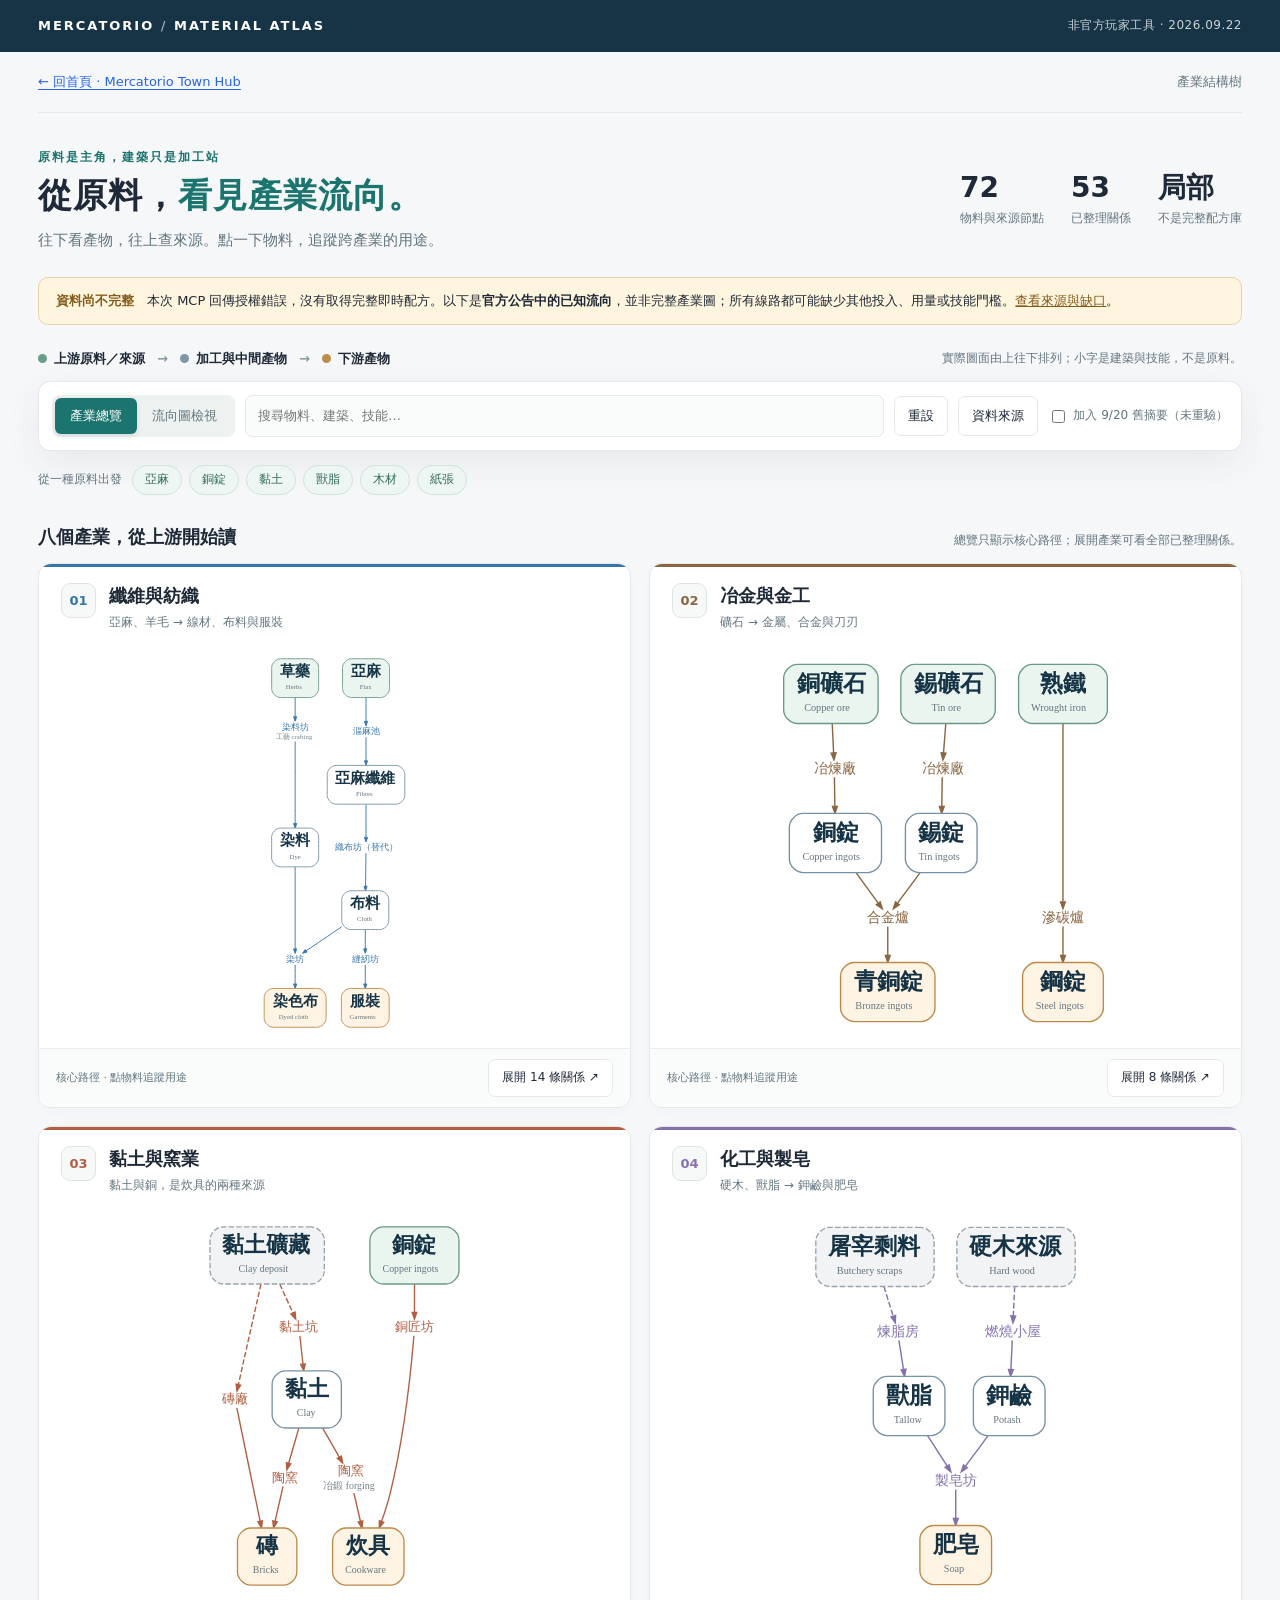
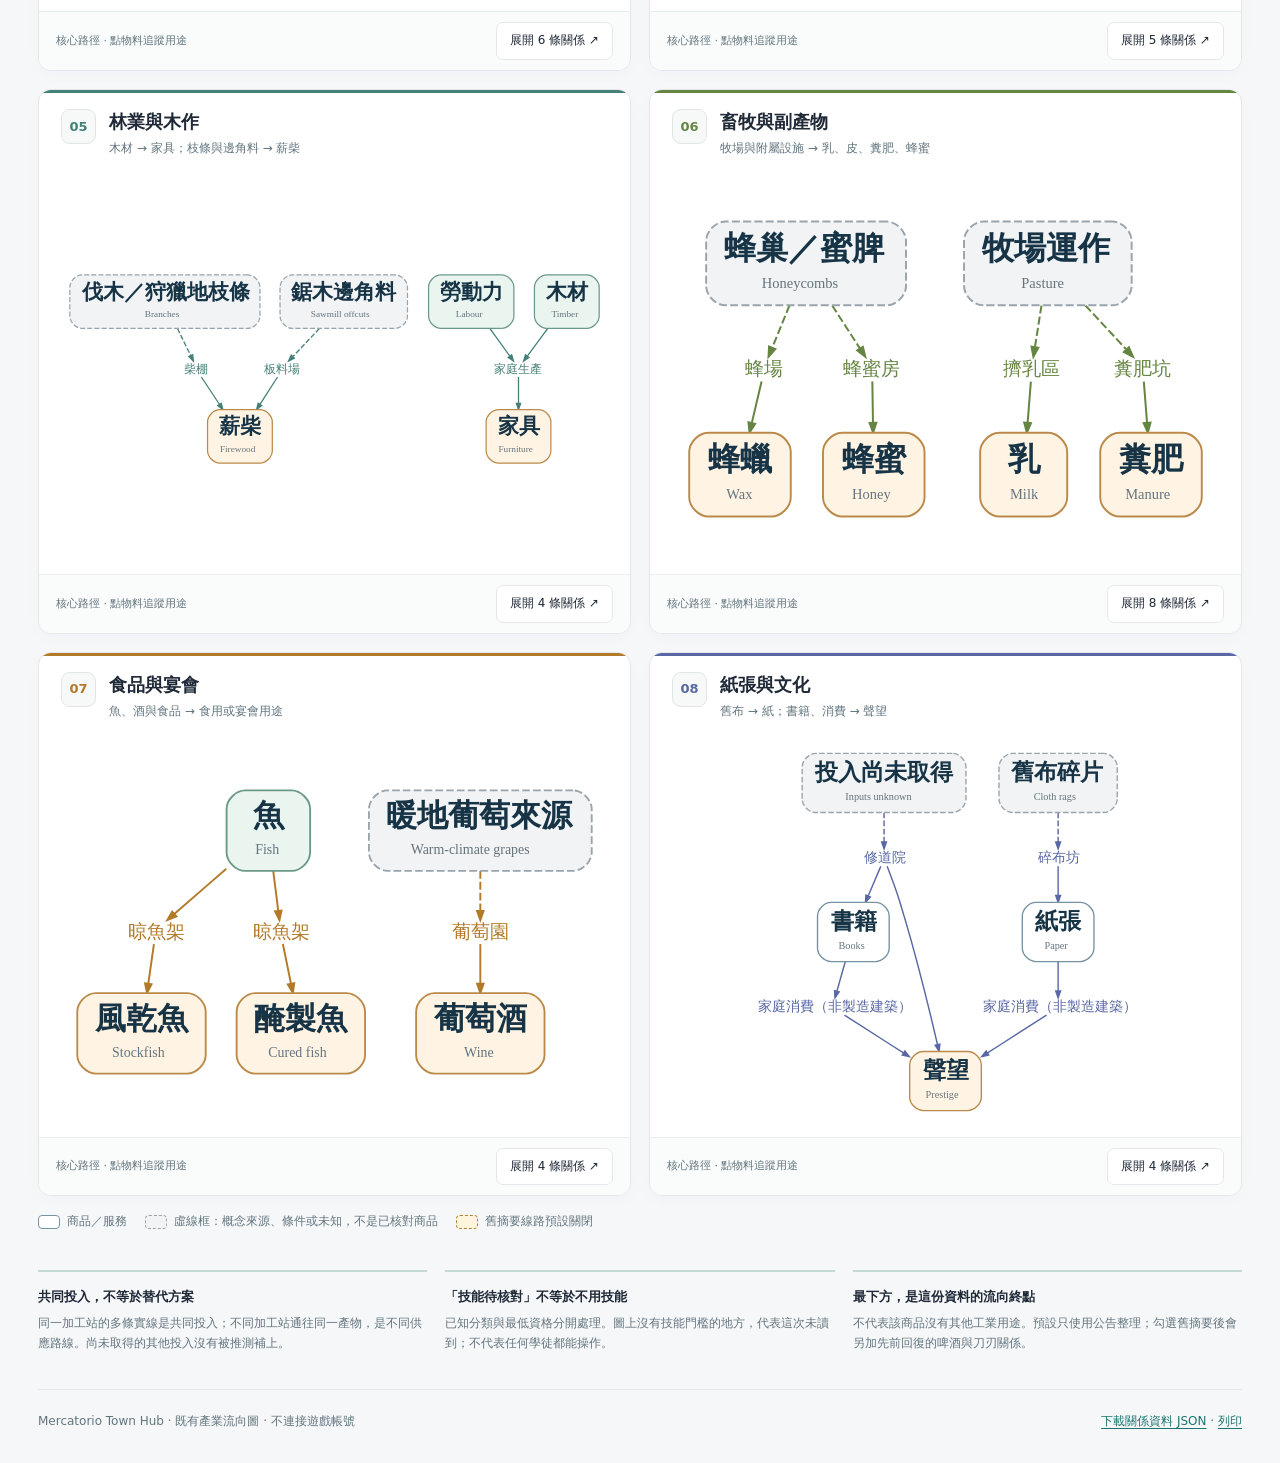
==== industry/tree.html @ e295de4b "feat(pages): integrate existing industry tree as standalone page Add industry/tree.html and its dedi" ====
<!doctype html>
<html lang="zh-Hant">
<head>
<meta charset="utf-8"><meta name="viewport" content="width=device-width, initial-scale=1">
<meta name="description" content="Mercatorio 原料到產物的互動流向圖。官方公告整理版，清楚區分來源條件、替代路線與未知資料；非完整即時配方庫。">
<title>產業結構樹｜Mercatorio Town Hub</title>
<link rel="stylesheet" href="../assets/site.css">
<link rel="stylesheet" href="../assets/industry-tree.css">
</head>
<body class="industry-tree-page">
<a class="skip-link" href="#atlas-main">跳至產業結構樹</a>
<div class="topbar"><div class="wrap"><div class="brand">MERCATORIO <span style="opacity:.55">/</span> MATERIAL ATLAS</div><div class="edition">非官方玩家工具 · 2026.09.22</div></div></div>
<main class="wrap" id="atlas-main">
<nav class="atlas-site-nav" aria-label="頁面導覽"><a class="back-link" href="../index.html">← 回首頁 · Mercatorio Town Hub</a><span aria-current="page">產業結構樹</span></nav>
<header class="hero"><div><div class="eyebrow">原料是主角，建築只是加工站</div><h1>從原料，<span>看見產業流向。</span></h1><p class="sub">往下看產物，往上查來源。點一下物料，追蹤跨產業的用途。</p></div><div class="stats"><div class="stat"><strong id="product-count">—</strong><small>物料與來源節點</small></div><div class="stat"><strong id="relation-count">—</strong><small>已整理關係</small></div><div class="stat"><strong>局部</strong><small>不是完整配方庫</small></div></div></header>
<section class="notice" aria-label="資料限制"><b>資料尚不完整</b><p>本次 MCP 回傳授權錯誤，沒有取得完整即時配方。以下是<strong>官方公告中的已知流向</strong>，並非完整產業圖；所有線路都可能缺少其他投入、用量或技能門檻。<button id="notice-details">查看來源與缺口</button>。</p></section>
<div class="guide"><div class="guide-main"><span class="step"><i class="dot"></i>上游原料／來源</span><span class="step-arrow">→</span><span class="step"><i class="dot mid"></i>加工與中間產物</span><span class="step-arrow">→</span><span class="step"><i class="dot end"></i>下游產物</span></div><div class="guide-note">實際圖面由上往下排列；小字是建築與技能，不是原料。</div></div>
<nav class="toolbar" aria-label="圖表控制"><div class="segmented"><button id="mode-overview" class="active">產業總覽</button><button id="mode-graph">流向圖檢視</button></div><div class="searchbox"><input id="search" type="search" placeholder="搜尋物料、建築、技能…" autocomplete="off" aria-label="搜尋物料、建築或技能"><div id="search-results" class="results" hidden></div></div><button id="reset" class="btn">重設</button><button id="sources" class="btn">資料來源</button><label class="history-switch"><input type="checkbox" id="include-history">加入 9/20 舊摘要（未重驗）</label></nav>
<div class="chips"><span>從一種原料出發</span><button class="chip" data-pick="flax">亞麻</button><button class="chip" data-pick="copper">銅錠</button><button class="chip" data-pick="clay">黏土</button><button class="chip" data-pick="tallow">獸脂</button><button class="chip" data-pick="timber">木材</button><button class="chip" data-pick="paper">紙張</button></div>
<div id="selection" class="selection" hidden><div><strong id="selection-label"></strong><br><small id="selection-note"></small></div><div><button id="trace-full" class="btn primary">在流向圖查看</button> <button id="clear-selection" class="btn">取消追蹤</button></div></div>
<section id="overview-panel"><div class="section-head"><h2>八個產業，從上游開始讀</h2><p>總覽只顯示核心路徑；展開產業可看全部已整理關係。</p></div><div id="cards" class="grid"></div></section>
<section id="graph-panel" class="graph-panel" hidden><div class="canvas-bar"><span class="canvas-title" id="graph-title">全部已整理流向</span><select id="sector" aria-label="選擇產業"><option value="all">全部已整理關係</option></select><button id="zoom-out" class="btn" aria-label="縮小">−</button><span class="zoom-status" id="zoom-status">100%</span><button id="zoom-in" class="btn" aria-label="放大">＋</button><button id="fit" class="btn">縮到全圖</button><button id="readable" class="btn">閱讀大小</button><button id="save-svg" class="btn">匯出 SVG</button></div><div id="canvas" class="canvas"><div id="canvas-inner" class="canvas-inner"></div></div><div class="canvas-help">↓ 沿箭頭閱讀。可拖曳空白處移動、用 ＋／− 縮放。<strong>沒有畫出的連線，不表示沒有需求或其他用途。</strong></div></section>
<div class="legend"><span class="legend-key"><i></i>商品／服務</span><span class="legend-key"><i class="context"></i>虛線框：概念來源、條件或未知，不是已核對商品</span><span class="legend-key"><i class="old"></i>舊摘要線路預設關閉</span></div>
<section class="small-notes"><div class="small-note"><b>共同投入，不等於替代方案</b><p>同一加工站的多條實線是共同投入；不同加工站通往同一產物，是不同供應路線。尚未取得的其他投入沒有被推測補上。</p></div><div class="small-note"><b>「技能待核對」不等於不用技能</b><p>已知分類與最低資格分開處理。圖上沒有技能門檻的地方，代表這次未讀到；不代表任何學徒都能操作。</p></div><div class="small-note"><b>最下方，是這份資料的流向終點</b><p>不代表該商品沒有其他工業用途。預設只使用公告整理；勾選舊摘要後會另加先前回復的啤酒與刀刃關係。</p></div></section>
<footer class="foot"><div>Mercatorio Town Hub · 既有產業流向圖 · 不連接遊戲帳號</div><div><button id="download-data" class="tiny-btn">下載關係資料 JSON</button> · <button id="print" class="tiny-btn">列印</button></div></footer>
<noscript><div class="nojs">此互動圖需要 JavaScript。原始資料保留於本頁的 atlas-data 區塊；啟用 JavaScript 後可下載 JSON。沒有連線至遊戲帳號。</div></noscript>
</main>
<aside id="drawer" class="drawer" hidden aria-label="物料與加工關係詳情"><div class="drawer-top"><button class="close" id="close-drawer" aria-label="關閉詳情">×</button><h2 id="drawer-title"></h2><div id="drawer-en" class="en"></div></div><div id="drawer-body" class="drawer-body"></div></aside>
<dialog id="source-dialog" class="dialog"><div class="dialog-head"><button class="close" id="close-dialog" aria-label="關閉來源">×</button><h2>資料來源、版本與沒有取得的資訊</h2></div><div class="dialog-body"><div class="callout"><strong>這不是全配方資料庫。</strong> 本次對 Mercatorio MCP 的讀取均遭 HTTP 401 拒絕：<code>tunnel_active_organization_required</code>。已知官方 JS 位置亦未成功下載，因此沒有將先前配方索引的數量當成本次完整性證明。</div><h3>如何讀這張圖</h3><p>本圖是製程關係整理，不是精確成本或配方模擬。每條關係都有原文來源。官方舊公告可能不是現行完整規則；較新的公告只用於修正其明示的改動。沒有逐筆完整核對最新遊戲配方。</p><p>「熟鐵」「染色毛線」等已加工品若出現在上層，只表示它是該張局部圖的外部投入，<strong>不是把它當作天然原材料</strong>。同時產出與不同附屬設施已分開表示，不以常識補配方。</p><h3>本次沒有取得</h3><ul id="missing-list"></ul><h3>原始來源</h3><div style="overflow:auto"><table class="source-table"><thead><tr><th>來源</th><th>版本與限制</th><th>本次取得</th></tr></thead><tbody id="source-rows"></tbody></table></div><h3>本站整合</h3><p>本頁沿用 2026-09-22 的既有產業流向圖，作為 Mercatorio Town Hub 的獨立資訊頁面。<a href="../index.html">返回首頁</a>可選擇其他資訊頁。圖表資料、來源與互動程式沿用原版，沒有重新研究或補入新配方。</p><p class="quiet">內嵌 JSON 保留原製作快照（含當時的 publication 欄位），不代表本站目前的部署狀態。</p><p class="quiet">所有中文名稱是閱讀用翻譯，保留英文以便比對遊戲。關係 ID 是本頁識別碼，不是官方 recipe ID。沒有封裝官方圖片、字型檔或遊戲程式碼。</p></div></dialog>
<div id="toast" class="toast" role="status" hidden></div>
<script id="atlas-data" type="application/json">{"schema_version":1,"title":"Mercatorio 產業流向圖","prepared_on":"2026-09-22","coverage":"partial","complete_recipe_database":false,"live_mcp_read":false,"mcp_error":"HTTP 401 / tunnel_active_organization_required","method":"人工整理官方公開文章中的明示關係；另有預設關閉的歷史對話摘要。不是配方匯出。","warning":"公告描述不能代替完整即時配方。所有關係均可能缺少勞動力、燃料、工具、數量與升級需求；技能未知不等於不需要。","sectors":[{"id":"textile","name":"纖維與紡織","short":"紡織","description":"亞麻、羊毛 → 線材、布料與服裝","color":"#3675a9"},{"id":"metal","name":"冶金與金工","short":"冶金","description":"礦石 → 金屬、合金與刀刃","color":"#8a6642"},{"id":"kiln","name":"黏土與窯業","short":"窯業","description":"黏土與銅，是炊具的兩種來源","color":"#b15e43"},{"id":"chemical","name":"化工與製皂","short":"化工","description":"硬木、獸脂 → 鉀鹼與肥皂","color":"#8572ad"},{"id":"forest","name":"林業與木作","short":"木作","description":"木材 → 家具；枝條與邊角料 → 薪柴","color":"#458078"},{"id":"animal","name":"畜牧與副產物","short":"畜牧","description":"牧場與附屬設施 → 乳、皮、糞肥、蜂蜜","color":"#658543"},{"id":"food","name":"食品與宴會","short":"食品","description":"魚、酒與食品 → 食用或宴會用途","color":"#b27a29"},{"id":"paper","name":"紙張與文化","short":"文化","description":"舊布 → 紙；書籍、消費 → 聲望","color":"#5968a4"}],"sources":{"s8":{"id":"s8","title":"第 8 季：水力、水磨與更名","url":"https://mercatorio.io/articles/mercatorio-season-8.html","version":"第 8 季公告","kind":"official-article","accessed":"2026-09-22"},"s7":{"id":"s7","title":"第 7 季：化工、帆布與新建築","url":"https://mercatorio.io/articles/mercatorio-season-7.html","version":"第 7 季公告","kind":"official-article","accessed":"2026-09-22"},"s6":{"id":"s6","title":"第 6 季：副產物、紙張與書籍","url":"https://mercatorio.io/articles/mercatorio-season-6.html","version":"第 6 季公告","kind":"official-article","accessed":"2026-09-22"},"s5":{"id":"s5","title":"第 5 季：鋼材與附屬建築","url":"https://mercatorio.io/articles/mercatorio-season-5.html","version":"第 5 季公告","kind":"official-article","accessed":"2026-09-22"},"s4":{"id":"s4","title":"第 4 季：冶金與羊毛加工","url":"https://mercatorio.io/articles/mercatorio-season-4.html","version":"第 4 季公告","kind":"official-article","accessed":"2026-09-22"},"s3":{"id":"s3","title":"第 3 季：金工與技能分類","url":"https://mercatorio.io/articles/mercatorio-season-3.html","version":"第 3 季公告","kind":"official-article","accessed":"2026-09-22"},"bricks":{"id":"bricks","title":"磚與炊具的替代生產路線","url":"https://mercatorio.io/articles/more-bricks.html","version":"官方公開文章","kind":"official-article","accessed":"2026-09-22"},"textiles":{"id":"textiles","title":"纖維、紡紗、染料與服裝","url":"https://mercatorio.io/articles/clothing-demand-leaves-heads-spinning.html","version":"官方公開文章","kind":"official-article","accessed":"2026-09-22"},"climate":{"id":"climate","title":"乾魚、葡萄酒與宴會需求","url":"https://mercatorio.io/articles/climate-impact.html","version":"官方公開文章","kind":"official-article","accessed":"2026-09-22"},"start":{"id":"start","title":"木材與家具的起步生產鏈","url":"https://mercatorio.io/articles/humble-beginnings2.html","version":"官方公開文章","kind":"official-article","accessed":"2026-09-22"},"old":{"id":"old","title":"2026-09-20 對話中回復的 MCP 配方摘要","url":"https://play.mercatorio.io/static/js/main.c8796e47.js","version":"歷史摘要；本次未取回原始 JSON 或重驗","kind":"recovered-conversation","accessed":null,"snapshot_date":"2026-09-20","source_sha256_reported":"5f30ff16df6960e2b8986d2db17c79d71861e8688195493ef1ef355cac91f11a"}},"products":{"flax":{"id":"flax","zh":"亞麻","en":"Flax","kind":"product","note":""},"fibres":{"id":"fibres","zh":"亞麻纖維","en":"Fibres","kind":"product","note":""},"seeds":{"id":"seeds","zh":"亞麻種子","en":"Seeds","kind":"product","note":""},"fleece":{"id":"fleece","zh":"原羊毛","en":"Fleece","kind":"product","note":""},"wool":{"id":"wool","zh":"梳理羊毛","en":"Wool","kind":"product","note":""},"thread":{"id":"thread","zh":"亞麻線","en":"Thread","kind":"product","note":""},"yarn":{"id":"yarn","zh":"毛線","en":"Yarn","kind":"product","note":""},"cloth":{"id":"cloth","zh":"布料","en":"Cloth","kind":"product","note":""},"raw_cloth":{"id":"raw_cloth","zh":"毛坯布","en":"Raw cloth","kind":"product","note":""},"herbs":{"id":"herbs","zh":"草藥","en":"Herbs","kind":"product","note":""},"dye":{"id":"dye","zh":"染料","en":"Dye","kind":"product","note":""},"dyed_cloth":{"id":"dyed_cloth","zh":"染色布","en":"Dyed cloth","kind":"product","note":""},"garments":{"id":"garments","zh":"服裝","en":"Garments","kind":"product","note":""},"dyed_yarn":{"id":"dyed_yarn","zh":"染色毛線","en":"Dyed yarn","kind":"product","note":""},"tapestries":{"id":"tapestries","zh":"掛毯","en":"Tapestries","kind":"product","note":""},"copper_ore":{"id":"copper_ore","zh":"銅礦石","en":"Copper ore","kind":"product","note":""},"copper":{"id":"copper","zh":"銅錠","en":"Copper ingots","kind":"product","note":""},"tin_ore":{"id":"tin_ore","zh":"錫礦石","en":"Tin ore","kind":"product","note":""},"tin":{"id":"tin","zh":"錫錠","en":"Tin ingots","kind":"product","note":""},"silver_ore":{"id":"silver_ore","zh":"銀礦石","en":"Silver ore","kind":"product","note":""},"silver":{"id":"silver","zh":"銀","en":"Silver","kind":"product","note":""},"gold_ore":{"id":"gold_ore","zh":"金礦石","en":"Gold ore","kind":"product","note":""},"gold":{"id":"gold","zh":"金條","en":"Gold bars","kind":"product","note":""},"bronze":{"id":"bronze","zh":"青銅錠","en":"Bronze ingots","kind":"product","note":""},"iron":{"id":"iron","zh":"熟鐵","en":"Wrought iron","kind":"product","note":""},"steel":{"id":"steel","zh":"鋼錠","en":"Steel ingots","kind":"product","note":""},"blades":{"id":"blades","zh":"刀刃","en":"Blades","kind":"product","note":""},"scythes":{"id":"scythes","zh":"長柄鐮刀","en":"Scythes","kind":"product","note":""},"bellows":{"id":"bellows","zh":"風箱","en":"Bellows","kind":"product","note":""},"tools":{"id":"tools","zh":"工具","en":"Tools","kind":"product","note":""},"grindstones":{"id":"grindstones","zh":"磨石","en":"Grindstones","kind":"product","note":""},"charcoal":{"id":"charcoal","zh":"木炭","en":"Charcoal","kind":"product","note":""},"clay":{"id":"clay","zh":"黏土","en":"Clay","kind":"product","note":""},"bricks":{"id":"bricks","zh":"磚","en":"Bricks","kind":"product","note":""},"tiles":{"id":"tiles","zh":"瓦片","en":"Tiles","kind":"product","note":""},"cookware":{"id":"cookware","zh":"炊具","en":"Cookware","kind":"product","note":""},"potash":{"id":"potash","zh":"鉀鹼","en":"Potash","kind":"product","note":""},"tallow":{"id":"tallow","zh":"獸脂","en":"Tallow","kind":"product","note":""},"soap":{"id":"soap","zh":"肥皂","en":"Soap","kind":"product","note":""},"acid":{"id":"acid","zh":"酸","en":"Acid","kind":"product","note":""},"timber":{"id":"timber","zh":"木材","en":"Timber","kind":"product","note":""},"furniture":{"id":"furniture","zh":"家具","en":"Furniture","kind":"product","note":""},"firewood":{"id":"firewood","zh":"薪柴","en":"Firewood","kind":"product","note":""},"resin":{"id":"resin","zh":"樹脂","en":"Resin","kind":"product","note":""},"labour":{"id":"labour","zh":"勞動力","en":"Labour","kind":"service","note":""},"milk":{"id":"milk","zh":"乳","en":"Milk","kind":"product","note":""},"manure":{"id":"manure","zh":"糞肥","en":"Manure","kind":"product","note":""},"hides":{"id":"hides","zh":"獸皮","en":"Hides","kind":"product","note":""},"wax":{"id":"wax","zh":"蜂蠟","en":"Wax","kind":"product","note":""},"honey":{"id":"honey","zh":"蜂蜜","en":"Honey","kind":"product","note":""},"fish":{"id":"fish","zh":"魚","en":"Fish","kind":"product","note":""},"stockfish":{"id":"stockfish","zh":"風乾魚","en":"Stockfish","kind":"product","note":""},"cured_fish":{"id":"cured_fish","zh":"醃製魚","en":"Cured fish","kind":"product","note":""},"wine":{"id":"wine","zh":"葡萄酒","en":"Wine","kind":"product","note":""},"hop_beer":{"id":"hop_beer","zh":"啤酒花啤酒","en":"Hop beer","kind":"product","note":""},"ham":{"id":"ham","zh":"火腿","en":"Ham","kind":"product","note":""},"malt":{"id":"malt","zh":"麥芽","en":"Malt","kind":"product","note":""},"casks":{"id":"casks","zh":"木桶","en":"Casks","kind":"product","note":""},"limestone":{"id":"limestone","zh":"石灰石","en":"Limestone","kind":"product","note":""},"paper":{"id":"paper","zh":"紙張","en":"Paper","kind":"product","note":""},"books":{"id":"books","zh":"書籍","en":"Books","kind":"product","note":""},"prestige":{"id":"prestige","zh":"聲望","en":"Prestige","kind":"service","note":""},"clay_deposit":{"id":"clay_deposit","zh":"黏土礦藏","en":"Clay deposit","kind":"resource","note":"自然資源條件，不是每批生產消耗的商品。"},"hardwood":{"id":"hardwood","zh":"硬木來源","en":"Hard wood","kind":"context","note":"第 7 季公告描述的原料來源；未取得其實際配方商品代碼。"},"butcher_scraps":{"id":"butcher_scraps","zh":"屠宰剩料","en":"Butchery scraps","kind":"context","note":"公告描述的剩料來源；不能解讀為一種可交易商品。"},"vinegar":{"id":"vinegar","zh":"酸敗酒／醋","en":"Sour wine / vinegar","kind":"context","note":"公告描述的製酸原料；不是已核對的市場商品代碼。"},"acid_minerals":{"id":"acid_minerals","zh":"製酸礦物","en":"Unspecified minerals","kind":"unknown","note":"公告未指明是哪一個礦物商品。"},"bloom":{"id":"bloom","zh":"冶鐵塊的含鋼部分","en":"Bloom fractions","kind":"context","note":"Bloomery 的製程中間物；不是已核對的市場商品。"},"smelter_ores":{"id":"smelter_ores","zh":"冶煉中的礦石","en":"Processed ores","kind":"context","note":"Smeltery 製程中的含微量銀原料。"},"branches":{"id":"branches","zh":"伐木／狩獵地枝條","en":"Branches","kind":"context","note":"官方描述的採集來源，不代表新增市場商品。"},"offcuts":{"id":"offcuts","zh":"鋸木邊角料","en":"Sawmill offcuts","kind":"context","note":"官方描述的製程剩料，不代表新增市場商品。"},"resin_host":{"id":"resin_host","zh":"伐木／燒炭設施","en":"Logging / Burner Hut","kind":"context","note":"附屬建築的宿主條件，不是被消耗的投入品。"},"pasture":{"id":"pasture","zh":"牧場運作","en":"Pasture","kind":"context","note":"宿主／供應來源，非每批消耗牧場。"},"stable":{"id":"stable","zh":"馬廄運作","en":"Stable","kind":"context","note":"Muckery 的宿主條件。"},"rowhouses":{"id":"rowhouses","zh":"排屋運作","en":"Rowhouses","kind":"context","note":"第 8 季新增 Muckery 宿主。"},"butchery":{"id":"butchery","zh":"屠宰場運作","en":"Butchery","kind":"context","note":"Flaying Station 的宿主，產能依賴其實際運作。"},"hunting":{"id":"hunting","zh":"狩獵小屋運作","en":"Hunting Lodge","kind":"context","note":"Skinning Hut 的宿主條件。"},"honeycomb":{"id":"honeycomb","zh":"蜂巢／蜜脾","en":"Honeycombs","kind":"context","note":"採蜜與採蠟的概念來源，非已核對的商品代碼。"},"warm_grapes":{"id":"warm_grapes","zh":"暖地葡萄來源","en":"Warm-climate grapes","kind":"context","note":"公告描述的葡萄酒來源；氣候是條件，不是商品。"},"rags":{"id":"rags","zh":"舊布碎片","en":"Cloth rags","kind":"context","note":"官方描述的原料；未取得對應的配方投入商品代碼。"},"monastery_unknown":{"id":"monastery_unknown","zh":"投入尚未取得","en":"Inputs unknown","kind":"unknown","note":"知道修道院產出書籍與聲望，但未取得其完整投入。"}},"relations":[{"id":"retting","sector":"textile","title":"漚麻取纖維","inputs":["flax"],"outputs":["fibres"],"building":"漚麻池 · Retting Pit","skill":null,"skill_minimum":null,"sources":["textiles"],"note":"只記錄公告明示的原料關係；不代表沒有勞動力或其他投入。","input_logic":"all_known","complete_recipe":false,"quantities":null,"official_recipe_id":null},{"id":"seedhouse","sector":"textile","title":"取出亞麻種子","inputs":["flax"],"outputs":["seeds"],"building":"種子房 · Seedhouse","skill":null,"skill_minimum":null,"sources":["s6","s7"],"note":"第 6 季把取種交給附屬建築；第 7 季不再把亞麻種子算作一般 grain。","input_logic":"all_known","complete_recipe":false,"quantities":null,"official_recipe_id":null},{"id":"carding","sector":"textile","title":"梳理羊毛","inputs":["fleece"],"outputs":["wool"],"building":"梳毛房 · Carding House","skill":null,"skill_minimum":null,"sources":["s4"],"note":"","input_logic":"all_known","complete_recipe":false,"quantities":null,"official_recipe_id":null},{"id":"spin_flax","sector":"textile","title":"紡線","inputs":["fibres"],"outputs":["thread"],"building":"紡紗坊 · Spinnery","skill":null,"skill_minimum":null,"sources":["textiles"],"note":"","input_logic":"all_known","complete_recipe":false,"quantities":null,"official_recipe_id":null},{"id":"spin_wool","sector":"textile","title":"紡毛線","inputs":["wool"],"outputs":["yarn"],"building":"紡紗坊 · Spinnery","skill":null,"skill_minimum":null,"sources":["textiles"],"note":"","input_logic":"all_known","complete_recipe":false,"quantities":null,"official_recipe_id":null},{"id":"weave_direct","sector":"textile","title":"直接織布（替代路線）","inputs":["fibres"],"outputs":["cloth"],"building":"織布坊 · Weavery","skill":null,"skill_minimum":null,"sources":["textiles"],"note":"官方明示較簡單配方能直接消耗纖維；不是一定要先紡線。","input_logic":"all_known","complete_recipe":false,"quantities":null,"official_recipe_id":null},{"id":"weave_thread","sector":"textile","title":"織布","inputs":["thread"],"outputs":["cloth"],"building":"織布坊 · Weavery","skill":null,"skill_minimum":null,"sources":["textiles"],"note":"依公告描述整理的製程關係，未取得對應配方代碼與其他投入。","input_logic":"all_known","complete_recipe":false,"quantities":null,"official_recipe_id":null},{"id":"weave_wool","sector":"textile","title":"羊毛織造","inputs":["yarn"],"outputs":["raw_cloth"],"building":"織布坊 · Weavery","skill":null,"skill_minimum":null,"sources":["textiles","s4"],"note":"第 4 季加入 fulling 前的 raw cloth；此處保留梳毛、紡紗與縮絨的專業化路徑。","input_logic":"all_known","complete_recipe":false,"quantities":null,"official_recipe_id":null},{"id":"fulling","sector":"textile","title":"縮絨整理","inputs":["raw_cloth"],"outputs":["cloth"],"building":"縮絨房 · Fulling House","skill":null,"skill_minimum":null,"sources":["s4"],"note":"","input_logic":"all_known","complete_recipe":false,"quantities":null,"official_recipe_id":null},{"id":"dye_flax","sector":"textile","title":"煮染料（亞麻路線）","inputs":["flax"],"outputs":["dye"],"building":"染料坊 · Dye Boiler","skill":"crafting","skill_minimum":null,"sources":["textiles","s5"],"note":"第 5 季把 boil dye 分類從 textile 改為 crafting；技能最低門檻仍未核對。","input_logic":"all_known","complete_recipe":false,"quantities":null,"official_recipe_id":null},{"id":"dye_herbs","sector":"textile","title":"煮染料（草藥路線）","inputs":["herbs"],"outputs":["dye"],"building":"染料坊 · Dye Boiler","skill":"crafting","skill_minimum":null,"sources":["textiles","s5"],"note":"","input_logic":"all_known","complete_recipe":false,"quantities":null,"official_recipe_id":null},{"id":"dye_cloth","sector":"textile","title":"染布","inputs":["cloth","dye"],"outputs":["dyed_cloth"],"building":"染坊 · Dyeworks","skill":null,"skill_minimum":null,"sources":["textiles"],"note":"","input_logic":"all_known","complete_recipe":false,"quantities":null,"official_recipe_id":null},{"id":"sewing","sector":"textile","title":"縫制服裝","inputs":["cloth"],"outputs":["garments"],"building":"縫紉坊 · Sewing Shop","skill":null,"skill_minimum":null,"sources":["textiles"],"note":"服裝產業的主要布料關係；其餘配方投入尚未取得。","input_logic":"all_known","complete_recipe":false,"quantities":null,"official_recipe_id":null},{"id":"tapestry","sector":"textile","title":"織造掛毯","inputs":["thread","dyed_yarn"],"outputs":["tapestries"],"building":"掛毯工坊 · Tapestry Atelier","skill":null,"skill_minimum":null,"sources":["s4","s7"],"note":"公告說明可能另外使用金銀，並非所有配方必用。本圖未強加金銀為共同投入。染色毛線的上游未完整取得。","input_logic":"all_known","complete_recipe":false,"quantities":null,"official_recipe_id":null},{"id":"smelt_copper","sector":"metal","title":"冶煉銅","inputs":["copper_ore"],"outputs":["copper"],"building":"冶煉廠 · Smeltery","skill":null,"skill_minimum":null,"sources":["s4"],"note":"","input_logic":"all_known","complete_recipe":false,"quantities":null,"official_recipe_id":null},{"id":"smelt_tin","sector":"metal","title":"冶煉錫","inputs":["tin_ore"],"outputs":["tin"],"building":"冶煉廠 · Smeltery","skill":null,"skill_minimum":null,"sources":["s4"],"note":"","input_logic":"all_known","complete_recipe":false,"quantities":null,"official_recipe_id":null},{"id":"smelt_silver","sector":"metal","title":"冶煉銀","inputs":["silver_ore"],"outputs":["silver"],"building":"貴金屬爐 · Bullion Forge","skill":null,"skill_minimum":null,"sources":["s4","s7"],"note":"第 7 季從 Smeltery 移到 Bullion Forge。","input_logic":"all_known","complete_recipe":false,"quantities":null,"official_recipe_id":null},{"id":"smelt_gold","sector":"metal","title":"冶煉金","inputs":["gold_ore"],"outputs":["gold"],"building":"貴金屬爐 · Bullion Forge","skill":null,"skill_minimum":null,"sources":["s7"],"note":"","input_logic":"all_known","complete_recipe":false,"quantities":null,"official_recipe_id":null},{"id":"alloy","sector":"metal","title":"合金化","inputs":["copper","tin"],"outputs":["bronze"],"building":"合金爐 · Alloy Forge","skill":null,"skill_minimum":null,"sources":["s4"],"note":"同一篇公告亦使用 alloy smelter 稱呼；現行精確建築標識待配方核對。","input_logic":"all_known","complete_recipe":false,"quantities":null,"official_recipe_id":null},{"id":"carburise","sector":"metal","title":"熟鐵滲碳","inputs":["iron"],"outputs":["steel"],"building":"滲碳爐 · Carburising Forge","skill":null,"skill_minimum":null,"sources":["s5"],"note":"其他投入尚未取得；不能解讀成只消耗熟鐵。","input_logic":"all_known","complete_recipe":false,"quantities":null,"official_recipe_id":null},{"id":"steel_byproduct","sector":"metal","title":"回收含鋼部分","inputs":["bloom"],"outputs":["steel"],"building":"附屬煉鋼爐 · Steeling Forge","skill":null,"skill_minimum":null,"sources":["s5"],"note":"附於 Bloomery，產能依賴宿主實際運作；不是獨立免費鋼材來源。","input_logic":"all_known","complete_recipe":false,"quantities":null,"official_recipe_id":null},{"id":"cupel","sector":"metal","title":"提取微量銀","inputs":["smelter_ores"],"outputs":["silver"],"building":"灰吹爐 · Cupel Furnace","skill":null,"skill_minimum":null,"sources":["s6"],"note":"附屬於冶煉製程的回收路徑；原始礦石品項與用量未取得。","input_logic":"all_known","complete_recipe":false,"quantities":null,"official_recipe_id":null},{"id":"clay_extract","sector":"kiln","title":"開採黏土","inputs":["clay_deposit"],"outputs":["clay"],"building":"黏土坑 · Clay Pit","skill":null,"skill_minimum":null,"sources":["bricks"],"note":"","input_logic":"all_known","complete_recipe":false,"quantities":null,"official_recipe_id":null},{"id":"brickworks","sector":"kiln","title":"就地製磚","inputs":["clay_deposit"],"outputs":["bricks"],"building":"磚廠 · Brickworks","skill":null,"skill_minimum":null,"sources":["bricks"],"note":"在同一建築內開採並燒製，替代「黏土坑 → 陶窯」兩步路線。","input_logic":"all_known","complete_recipe":false,"quantities":null,"official_recipe_id":null},{"id":"tileworks","sector":"kiln","title":"就地製瓦","inputs":["clay_deposit"],"outputs":["tiles"],"building":"磚廠 · Brickworks","skill":null,"skill_minimum":null,"sources":["bricks"],"note":"","input_logic":"all_known","complete_recipe":false,"quantities":null,"official_recipe_id":null},{"id":"kiln_bricks","sector":"kiln","title":"燒磚","inputs":["clay"],"outputs":["bricks"],"building":"陶窯 · Ceramic Kiln","skill":null,"skill_minimum":null,"sources":["bricks"],"note":"","input_logic":"all_known","complete_recipe":false,"quantities":null,"official_recipe_id":null},{"id":"kiln_cookware","sector":"kiln","title":"燒製炊具","inputs":["clay"],"outputs":["cookware"],"building":"陶窯 · Ceramic Kiln","skill":"forging","skill_minimum":null,"sources":["bricks","s3"],"note":"第 3 季明示 burn cookware 分類改為 forging；此圖不推定技能最低等級。","input_logic":"all_known","complete_recipe":false,"quantities":null,"official_recipe_id":null},{"id":"copper_cookware","sector":"kiln","title":"製作銅炊具","inputs":["copper"],"outputs":["cookware"],"building":"銅匠坊 · Coppersmith","skill":null,"skill_minimum":null,"sources":["bricks"],"note":"這是陶製炊具的替代供應路線，不是把銅與黏土一起投入。","input_logic":"all_known","complete_recipe":false,"quantities":null,"official_recipe_id":null},{"id":"potash","sector":"chemical","title":"燒製鉀鹼","inputs":["hardwood"],"outputs":["potash"],"building":"燃燒小屋 · Burner Hut","skill":null,"skill_minimum":null,"sources":["s7"],"note":"硬木是官方文章的概念描述，不硬猜成 timber 或 firewood 商品。","input_logic":"all_known","complete_recipe":false,"quantities":null,"official_recipe_id":null},{"id":"tallow","sector":"chemical","title":"熬製獸脂","inputs":["butcher_scraps"],"outputs":["tallow"],"building":"煉脂房 · Rendering House","skill":null,"skill_minimum":null,"sources":["s7"],"note":"附於 Butchery；不是把屠宰場建築消耗掉。","input_logic":"all_known","complete_recipe":false,"quantities":null,"official_recipe_id":null},{"id":"soap","sector":"chemical","title":"製皂","inputs":["tallow","potash"],"outputs":["soap"],"building":"製皂坊 · Soapery","skill":null,"skill_minimum":null,"sources":["s7"],"note":"","input_logic":"all_known","complete_recipe":false,"quantities":null,"official_recipe_id":null},{"id":"acid_wine","sector":"chemical","title":"蒸餾製酸（酒醋路線）","inputs":["vinegar"],"outputs":["acid"],"building":"蒸餾廠 · Distillery","skill":null,"skill_minimum":null,"sources":["s7"],"note":"文章說明從酸敗葡萄酒的醋蒸餾製酸；實際 recipe 的商品欄位尚未取得。","input_logic":"all_known","complete_recipe":false,"quantities":null,"official_recipe_id":null},{"id":"acid_mineral","sector":"chemical","title":"蒸餾製酸（礦物路線）","inputs":["acid_minerals"],"outputs":["acid"],"building":"蒸餾廠 · Distillery","skill":null,"skill_minimum":null,"sources":["s7"],"note":"不把未指名的礦物猜成某種礦石。","input_logic":"all_known","complete_recipe":false,"quantities":null,"official_recipe_id":null},{"id":"furniture","sector":"forest","title":"家庭製作家具","inputs":["timber","labour"],"outputs":["furniture"],"building":"家庭生產 · Furniture Duty","skill":null,"skill_minimum":null,"sources":["start"],"note":"官方起步示例明示木材與勞動力。其他家具配方沒有在此收錄。","input_logic":"all_known","complete_recipe":false,"quantities":null,"official_recipe_id":null},{"id":"woodshed","sector":"forest","title":"收集枝條作薪柴","inputs":["branches"],"outputs":["firewood"],"building":"柴棚 · Woodshed","skill":null,"skill_minimum":null,"sources":["s6"],"note":"附於 Logging Camp 或 Hunting Lodge。","input_logic":"all_known","complete_recipe":false,"quantities":null,"official_recipe_id":null},{"id":"slabyard","sector":"forest","title":"利用鋸木邊角料","inputs":["offcuts"],"outputs":["firewood"],"building":"板料場 · Slab Yard","skill":null,"skill_minimum":null,"sources":["s6"],"note":"附於 Sawmill。","input_logic":"all_known","complete_recipe":false,"quantities":null,"official_recipe_id":null},{"id":"resin","sector":"forest","title":"採集樹脂","inputs":["resin_host"],"outputs":["resin"],"building":"樹脂營地 · Resin Camp","skill":null,"skill_minimum":null,"sources":["s5","s7"],"note":"第 5 季附於 Logging Camp 或 Charcoal Hut；後者第 7 季更名 Burner Hut。","input_logic":"all_known","complete_recipe":false,"quantities":null,"official_recipe_id":null},{"id":"milk","sector":"animal","title":"附屬擠乳","inputs":["pasture"],"outputs":["milk"],"building":"擠乳區 · Milking Bay","skill":null,"skill_minimum":null,"sources":["s5"],"note":"","input_logic":"all_known","complete_recipe":false,"quantities":null,"official_recipe_id":null},{"id":"manure_pasture","sector":"animal","title":"收集牧場糞肥","inputs":["pasture"],"outputs":["manure"],"building":"糞肥坑 · Manure Pit","skill":null,"skill_minimum":null,"sources":["s5"],"note":"","input_logic":"all_known","complete_recipe":false,"quantities":null,"official_recipe_id":null},{"id":"manure_stable","sector":"animal","title":"收集馬廄糞肥","inputs":["stable"],"outputs":["manure"],"building":"糞肥房 · Muckery","skill":null,"skill_minimum":null,"sources":["s5"],"note":"","input_logic":"all_known","complete_recipe":false,"quantities":null,"official_recipe_id":null},{"id":"manure_row","sector":"animal","title":"收集排屋糞肥","inputs":["rowhouses"],"outputs":["manure"],"building":"糞肥房 · Muckery","skill":null,"skill_minimum":null,"sources":["s8"],"note":"第 8 季明示新增排屋宿主與肥料來源。","input_logic":"all_known","complete_recipe":false,"quantities":null,"official_recipe_id":null},{"id":"hides_butchery","sector":"animal","title":"附屬剝皮","inputs":["butchery"],"outputs":["hides"],"building":"剝皮站 · Flaying Station","skill":null,"skill_minimum":null,"sources":["s5"],"note":"","input_logic":"all_known","complete_recipe":false,"quantities":null,"official_recipe_id":null},{"id":"hides_hunt","sector":"animal","title":"附屬剝皮","inputs":["hunting"],"outputs":["hides"],"building":"剝皮小屋 · Skinning Hut","skill":null,"skill_minimum":null,"sources":["s5"],"note":"","input_logic":"all_known","complete_recipe":false,"quantities":null,"official_recipe_id":null},{"id":"wax","sector":"animal","title":"提取蜂蠟","inputs":["honeycomb"],"outputs":["wax"],"building":"蜂場 · Apiary","skill":null,"skill_minimum":null,"sources":["s6"],"note":"","input_logic":"all_known","complete_recipe":false,"quantities":null,"official_recipe_id":null},{"id":"honey","sector":"animal","title":"提取蜂蜜","inputs":["honeycomb"],"outputs":["honey"],"building":"蜂蜜房 · Honey House","skill":null,"skill_minimum":null,"sources":["s6"],"note":"第 6 季拆分到附屬建築，並非必須與蜂蠟同一配方聯產。","input_logic":"all_known","complete_recipe":false,"quantities":null,"official_recipe_id":null},{"id":"stockfish","sector":"food","title":"寒地風乾","inputs":["fish"],"outputs":["stockfish"],"building":"晾魚架 · Hjell","skill":null,"skill_minimum":null,"sources":["climate"],"note":"受寒冷乾燥氣候限制；氣候不是消耗品。","input_logic":"all_known","complete_recipe":false,"quantities":null,"official_recipe_id":null},{"id":"cure_fish","sector":"food","title":"寒地乾燥保存","inputs":["fish"],"outputs":["cured_fish"],"building":"晾魚架 · Hjell","skill":null,"skill_minimum":null,"sources":["climate"],"note":"官方明示不需鹽的替代路線；不表示其他醃魚配方都不用鹽。","input_logic":"all_known","complete_recipe":false,"quantities":null,"official_recipe_id":null},{"id":"wine","sector":"food","title":"葡萄酒生產","inputs":["warm_grapes"],"outputs":["wine"],"building":"葡萄園 · Vignoble","skill":null,"skill_minimum":null,"sources":["climate"],"note":"暖地葡萄是概念來源，沒有宣稱 grapes 是可交易商品。","input_logic":"all_known","complete_recipe":false,"quantities":null,"official_recipe_id":null},{"id":"banquet","sector":"food","title":"高階宴會消費","inputs":["wine","stockfish","hop_beer","ham"],"outputs":["prestige"],"building":"宴會設施（建築未核對）","skill":null,"skill_minimum":null,"sources":["climate"],"note":"公告列出的四種高階宴會投入；不是完整用量清單。","input_logic":"all_known","complete_recipe":false,"quantities":null,"official_recipe_id":null},{"id":"paper","sector":"paper","title":"回收布纖維製紙","inputs":["rags"],"outputs":["paper"],"building":"碎布坊 · Raghouse","skill":null,"skill_minimum":null,"sources":["s6"],"note":"","input_logic":"all_known","complete_recipe":false,"quantities":null,"official_recipe_id":null},{"id":"monastery","sector":"paper","title":"抄寫與修道院營運","inputs":["monastery_unknown"],"outputs":["books","prestige"],"building":"修道院 · Monastery","skill":null,"skill_minimum":null,"sources":["s6"],"note":"公告明示同時產出書籍與聲望；投入未知，因此沒有自行補上 paper → books。","input_logic":"all_known","complete_recipe":false,"quantities":null,"official_recipe_id":null},{"id":"consume_paper","sector":"paper","title":"奢侈品消費","inputs":["paper"],"outputs":["prestige"],"building":"家庭消費（非製造建築）","skill":null,"skill_minimum":null,"sources":["s6"],"note":"消費用途，不是工廠配方。","input_logic":"all_known","complete_recipe":false,"quantities":null,"official_recipe_id":null},{"id":"consume_books","sector":"paper","title":"奢侈品消費","inputs":["books"],"outputs":["prestige"],"building":"家庭消費（非製造建築）","skill":null,"skill_minimum":null,"sources":["s6"],"note":"","input_logic":"all_known","complete_recipe":false,"quantities":null,"official_recipe_id":null},{"id":"hop_beer_old","sector":"food","title":"brew hop beer 1（舊摘要）","inputs":["labour","charcoal","casks","malt","cookware","herbs","tools","limestone"],"outputs":["hop_beer"],"building":"釀酒廠 · Brewery","skill":"nutrition","skill_minimum":null,"sources":["old"],"note":"僅來自 2026-09-20 對話摘要；本次未取回原始工具 JSON。摘要另載需要 hopping vessels。數量未在圖上冒充現行配方。","input_logic":"all_known","complete_recipe":false,"quantities":{"inputs":{"labour":"80","charcoal":"6","casks":"5","malt":"35","cookware":"4","herbs":"6","tools":"2","limestone":"0.5"},"outputs":{"hop_beer":"100"}},"official_recipe_id":null},{"id":"blades_old","sector":"metal","title":"forge blades 1（舊摘要）","inputs":["charcoal","tools","steel","grindstones","bellows","labour"],"outputs":["blades"],"building":"建築未核對","skill":null,"skill_minimum":null,"sources":["old"],"note":"2026-09-20 對話摘要確認投入名單與 blades 產出，但本次沒有原始配方 JSON。","input_logic":"all_known","complete_recipe":false,"quantities":null,"official_recipe_id":null},{"id":"scythes_old","sector":"metal","title":"鐮刀使用刀刃（舊摘要）","inputs":["blades"],"outputs":["scythes"],"building":"建築未核對","skill":null,"skill_minimum":null,"sources":["old"],"note":"僅確認 craft scythes 1 消耗 blades；其餘投入與技能未取得。","input_logic":"all_known","complete_recipe":false,"quantities":null,"official_recipe_id":null}],"known_missing":["完整生產與運輸配方","每條配方的全部投入、輸出與數量單位","所有建築／升級／技能門檻","食物、造船、車輛、機械、武器等未收錄的完整路線","所有原料的最上游；圖中沒有上游箭頭不代表天然原料","現行伺服器規則與配方快照的一致性"],"publication":{"repository_created":false,"pages_published":false,"reason":"本次 GitHub 工具未提供建立 repository 或設定 Pages 的操作；沒有修改既有 repository。"}}</script>
<script id="atlas-graphs" type="application/json">{"all_0":{"svg":"\u003csvg xmlns=\"http://www.w3.org/2000/svg\" viewBox=\"0.00 0.00 4447.30 933.80\" role=\"img\" aria-label=\"全體已整理流向，由上往下閱讀\" class=\"flow-svg\" data-width=\"4447.0\" data-height=\"934.0\">\n\u003cg id=\"graph0\" class=\"graph\" transform=\"scale(1 1) rotate(0) translate(14.4 919.4)\">\n\u003ctitle>G\u003c/title>\n\n\u003cg class=\"edge\" data-from=\"p:acid_minerals\" data-to=\"r:acid_mineral\">\n\u003ctitle>p:acid_minerals-&gt;r:acid_mineral\u003c/title>\n\u003cpath fill=\"none\" stroke=\"#8572ad\" stroke-width=\"1.25\" stroke-dasharray=\"5,2\" d=\"M193.5,-839.99C193.5,-806.59 193.5,-752.33 193.5,-705.5 193.5,-705.5 193.5,-705.5 193.5,-535.5 193.5,-485 182.48,-426.73 175.38,-394.4\" />\n\u003cpolygon fill=\"#8572ad\" stroke=\"#8572ad\" stroke-width=\"1.25\" points=\"177.37,-393.69 174.01,-388.29 173.27,-394.61 177.37,-393.69\" />\n\u003c/g>\n\n\u003cg class=\"edge\" data-from=\"p:bloom\" data-to=\"r:steel_byproduct\">\n\u003ctitle>p:bloom-&gt;r:steel_byproduct\u003c/title>\n\u003cpath fill=\"none\" stroke=\"#8a6642\" stroke-width=\"1.25\" stroke-dasharray=\"5,2\" d=\"M358.3,-839.78C366.22,-773.63 384.36,-622.18 391.52,-562.41\" />\n\u003cpolygon fill=\"#8a6642\" stroke=\"#8a6642\" stroke-width=\"1.25\" points=\"393.63,-562.46 392.25,-556.26 389.46,-561.96 393.63,-562.46\" />\n\u003c/g>\n\n\u003cg class=\"edge\" data-from=\"p:books\" data-to=\"r:consume_books\">\n\u003ctitle>p:books-&gt;r:consume_books\u003c/title>\n\u003cpath fill=\"none\" stroke=\"#5968a4\" stroke-width=\"1.25\" d=\"M706.17,-167.56C707.39,-159.27 708.68,-150.46 709.83,-142.58\" />\n\u003cpolygon fill=\"#5968a4\" stroke=\"#5968a4\" stroke-width=\"1.25\" points=\"711.97,-142.45 710.76,-136.21 707.82,-141.84 711.97,-142.45\" />\n\u003c/g>\n\n\u003cg class=\"edge\" data-from=\"p:branches\" data-to=\"r:woodshed\">\n\u003ctitle>p:branches-&gt;r:woodshed\u003c/title>\n\u003cpath fill=\"none\" stroke=\"#458078\" stroke-width=\"1.25\" stroke-dasharray=\"5,2\" d=\"M1424.5,-839.99C1424.5,-806.59 1424.5,-752.33 1424.5,-705.5 1424.5,-705.5 1424.5,-705.5 1424.5,-619.5 1424.5,-569.19 1433.22,-510.86 1438.85,-478.46\" />\n\u003cpolygon fill=\"#458078\" stroke=\"#458078\" stroke-width=\"1.25\" points=\"1440.95,-478.61 1439.93,-472.34 1436.82,-477.88 1440.95,-478.61\" />\n\u003c/g>\n\n\u003cg class=\"edge\" data-from=\"p:butcher_scraps\" data-to=\"r:tallow\">\n\u003ctitle>p:butcher_scraps-&gt;r:tallow\u003c/title>\n\u003cpath fill=\"none\" stroke=\"#8572ad\" stroke-width=\"1.25\" stroke-dasharray=\"5,2\" d=\"M2150.67,-839.56C2150.97,-831.27 2151.29,-822.46 2151.58,-814.58\" />\n\u003cpolygon fill=\"#8572ad\" stroke=\"#8572ad\" stroke-width=\"1.25\" points=\"2153.69,-814.28 2151.82,-808.21 2149.5,-814.13 2153.69,-814.28\" />\n\u003c/g>\n\n\u003cg class=\"edge\" data-from=\"p:butchery\" data-to=\"r:hides_butchery\">\n\u003ctitle>p:butchery-&gt;r:hides_butchery\u003c/title>\n\u003cpath fill=\"none\" stroke=\"#658543\" stroke-width=\"1.25\" stroke-dasharray=\"5,2\" d=\"M2385.5,-839.99C2385.5,-806.59 2385.5,-752.33 2385.5,-705.5 2385.5,-705.5 2385.5,-705.5 2385.5,-535.5 2385.5,-485.22 2393.76,-426.88 2399.09,-394.47\" />\n\u003cpolygon fill=\"#658543\" stroke=\"#658543\" stroke-width=\"1.25\" points=\"2401.2,-394.61 2400.11,-388.35 2397.05,-393.92 2401.2,-394.61\" />\n\u003c/g>\n\n\u003cg class=\"edge\" data-from=\"p:clay\" data-to=\"r:kiln_bricks\">\n\u003ctitle>p:clay-&gt;r:kiln_bricks\u003c/title>\n\u003cpath fill=\"none\" stroke=\"#b15e43\" stroke-width=\"1.25\" d=\"M1777.71,-167.56C1775.65,-159.1 1773.45,-150.11 1771.5,-142.11\" />\n\u003cpolygon fill=\"#b15e43\" stroke=\"#b15e43\" stroke-width=\"1.25\" points=\"1773.52,-141.54 1770.06,-136.21 1769.44,-142.53 1773.52,-141.54\" />\n\u003c/g>\n\n\u003cg class=\"edge\" data-from=\"p:clay\" data-to=\"r:kiln_cookware\">\n\u003ctitle>p:clay-&gt;r:kiln_cookware\u003c/title>\n\u003cpath fill=\"none\" stroke=\"#b15e43\" stroke-width=\"1.25\" d=\"M1812.37,-167.56C1819.77,-158.77 1827.66,-149.4 1834.58,-141.17\" />\n\u003cpolygon fill=\"#b15e43\" stroke=\"#b15e43\" stroke-width=\"1.25\" points=\"1836.5,-142.15 1838.76,-136.21 1833.29,-139.45 1836.5,-142.15\" />\n\u003c/g>\n\n\u003cg class=\"edge\" data-from=\"p:clay_deposit\" data-to=\"r:clay_extract\">\n\u003ctitle>p:clay_deposit-&gt;r:clay_extract\u003c/title>\n\u003cpath fill=\"none\" stroke=\"#b15e43\" stroke-width=\"1.25\" stroke-dasharray=\"5,2\" d=\"M1713.86,-839.84C1727.2,-789.29 1753.04,-691.43 1765.06,-645.9\" />\n\u003cpolygon fill=\"#b15e43\" stroke=\"#b15e43\" stroke-width=\"1.25\" points=\"1767.09,-646.43 1766.59,-640.09 1763.03,-645.35 1767.09,-646.43\" />\n\u003c/g>\n\n\u003cg class=\"edge\" data-from=\"p:clay_deposit\" data-to=\"r:brickworks\">\n\u003ctitle>p:clay_deposit-&gt;r:brickworks\u003c/title>\n\u003cpath fill=\"none\" stroke=\"#b15e43\" stroke-width=\"1.25\" stroke-dasharray=\"5,2\" d=\"M1705.5,-839.99C1705.5,-806.59 1705.5,-752.33 1705.5,-705.5 1705.5,-705.5 1705.5,-705.5 1705.5,-367.5 1705.5,-317.52 1705.5,-259.07 1705.5,-226.56\" />\n\u003cpolygon fill=\"#b15e43\" stroke=\"#b15e43\" stroke-width=\"1.25\" points=\"1707.6,-226.42 1705.5,-220.42 1703.4,-226.42 1707.6,-226.42\" />\n\u003c/g>\n\n\u003cg class=\"edge\" data-from=\"p:clay_deposit\" data-to=\"r:tileworks\">\n\u003ctitle>p:clay_deposit-&gt;r:tileworks\u003c/title>\n\u003cpath fill=\"none\" stroke=\"#b15e43\" stroke-width=\"1.25\" stroke-dasharray=\"5,2\" d=\"M1696.99,-839.97C1694.4,-829.81 1691.67,-818.47 1689.5,-808 1670.91,-718.15 1655.36,-610.17 1648.82,-562.36\" />\n\u003cpolygon fill=\"#b15e43\" stroke=\"#b15e43\" stroke-width=\"1.25\" points=\"1650.88,-561.96 1647.99,-556.29 1646.72,-562.52 1650.88,-561.96\" />\n\u003c/g>\n\n\u003cg class=\"edge\" data-from=\"p:cloth\" data-to=\"r:dye_cloth\">\n\u003ctitle>p:cloth-&gt;r:dye_cloth\u003c/title>\n\u003cpath fill=\"none\" stroke=\"#3675a9\" stroke-width=\"1.25\" d=\"M2781.26,-175.78C2766.37,-164.48 2748.66,-151.03 2734,-139.9\" />\n\u003cpolygon fill=\"#3675a9\" stroke=\"#3675a9\" stroke-width=\"1.25\" points=\"2735.21,-138.18 2729.16,-136.22 2732.67,-141.52 2735.21,-138.18\" />\n\u003c/g>\n\n\u003cg class=\"edge\" data-from=\"p:cloth\" data-to=\"r:sewing\">\n\u003ctitle>p:cloth-&gt;r:sewing\u003c/title>\n\u003cpath fill=\"none\" stroke=\"#3675a9\" stroke-width=\"1.25\" d=\"M2812.5,-167.56C2812.5,-159.27 2812.5,-150.46 2812.5,-142.58\" />\n\u003cpolygon fill=\"#3675a9\" stroke=\"#3675a9\" stroke-width=\"1.25\" points=\"2814.6,-142.21 2812.5,-136.21 2810.4,-142.21 2814.6,-142.21\" />\n\u003c/g>\n\n\u003cg class=\"edge\" data-from=\"p:copper\" data-to=\"r:alloy\">\n\u003ctitle>p:copper-&gt;r:alloy\u003c/title>\n\u003cpath fill=\"none\" stroke=\"#8a6642\" stroke-width=\"1.25\" d=\"M1960.3,-671.8C1970.41,-662.58 1981.26,-652.7 1990.63,-644.16\" />\n\u003cpolygon fill=\"#8a6642\" stroke=\"#8a6642\" stroke-width=\"1.25\" points=\"1992.09,-645.67 1995.11,-640.08 1989.26,-642.57 1992.09,-645.67\" />\n\u003c/g>\n\n\u003cg class=\"edge\" data-from=\"p:copper\" data-to=\"r:copper_cookware\">\n\u003ctitle>p:copper-&gt;r:copper_cookware\u003c/title>\n\u003cpath fill=\"none\" stroke=\"#b15e43\" stroke-width=\"1.25\" d=\"M1925.5,-671.56C1925.5,-663.27 1925.5,-654.46 1925.5,-646.58\" />\n\u003cpolygon fill=\"#b15e43\" stroke=\"#b15e43\" stroke-width=\"1.25\" points=\"1927.6,-646.21 1925.5,-640.21 1923.4,-646.21 1927.6,-646.21\" />\n\u003c/g>\n\n\u003cg class=\"edge\" data-from=\"p:copper_ore\" data-to=\"r:smelt_copper\">\n\u003ctitle>p:copper_ore-&gt;r:smelt_copper\u003c/title>\n\u003cpath fill=\"none\" stroke=\"#8a6642\" stroke-width=\"1.25\" d=\"M1923.89,-839.56C1923.99,-831.27 1924.1,-822.46 1924.19,-814.58\" />\n\u003cpolygon fill=\"#8a6642\" stroke=\"#8a6642\" stroke-width=\"1.25\" points=\"1926.3,-814.23 1924.27,-808.21 1922.1,-814.18 1926.3,-814.23\" />\n\u003c/g>\n\n\u003cg class=\"edge\" data-from=\"p:dye\" data-to=\"r:dye_cloth\">\n\u003ctitle>p:dye-&gt;r:dye_cloth\u003c/title>\n\u003cpath fill=\"none\" stroke=\"#3675a9\" stroke-width=\"1.25\" d=\"M2673.5,-671.99C2673.5,-638.59 2673.5,-584.33 2673.5,-537.5 2673.5,-537.5 2673.5,-537.5 2673.5,-283.5 2673.5,-232.65 2687.73,-174.51 2696.91,-142.29\" />\n\u003cpolygon fill=\"#3675a9\" stroke=\"#3675a9\" stroke-width=\"1.25\" points=\"2699.02,-142.55 2698.67,-136.21 2694.98,-141.39 2699.02,-142.55\" />\n\u003c/g>\n\n\u003cg class=\"edge\" data-from=\"p:dyed_yarn\" data-to=\"r:tapestry\">\n\u003ctitle>p:dyed_yarn-&gt;r:tapestry\u003c/title>\n\u003cpath fill=\"none\" stroke=\"#3675a9\" stroke-width=\"1.25\" d=\"M3059.5,-839.99C3059.5,-806.59 3059.5,-752.33 3059.5,-705.5 3059.5,-705.5 3059.5,-705.5 3059.5,-451.5 3059.5,-401.08 3049.4,-342.78 3042.89,-310.43\" />\n\u003cpolygon fill=\"#3675a9\" stroke=\"#3675a9\" stroke-width=\"1.25\" points=\"3044.9,-309.77 3041.64,-304.31 3040.78,-310.61 3044.9,-309.77\" />\n\u003c/g>\n\n\u003cg class=\"edge\" data-from=\"p:fibres\" data-to=\"r:spin_flax\">\n\u003ctitle>p:fibres-&gt;r:spin_flax\u003c/title>\n\u003cpath fill=\"none\" stroke=\"#3675a9\" stroke-width=\"1.25\" d=\"M2803.48,-503.8C2815.51,-494.5 2828.4,-484.52 2839.51,-475.92\" />\n\u003cpolygon fill=\"#3675a9\" stroke=\"#3675a9\" stroke-width=\"1.25\" points=\"2841.02,-477.41 2844.48,-472.08 2838.45,-474.09 2841.02,-477.41\" />\n\u003c/g>\n\n\u003cg class=\"edge\" data-from=\"p:fibres\" data-to=\"r:weave_direct\">\n\u003ctitle>p:fibres-&gt;r:weave_direct\u003c/title>\n\u003cpath fill=\"none\" stroke=\"#3675a9\" stroke-width=\"1.25\" d=\"M2762.5,-503.56C2762.5,-495.27 2762.5,-486.46 2762.5,-478.58\" />\n\u003cpolygon fill=\"#3675a9\" stroke=\"#3675a9\" stroke-width=\"1.25\" points=\"2764.6,-478.21 2762.5,-472.21 2760.4,-478.21 2764.6,-478.21\" />\n\u003c/g>\n\n\u003cg class=\"edge\" data-from=\"p:fish\" data-to=\"r:stockfish\">\n\u003ctitle>p:fish-&gt;r:stockfish\u003c/title>\n\u003cpath fill=\"none\" stroke=\"#b27a29\" stroke-width=\"1.25\" d=\"M1252.01,-839.56C1244.73,-830.77 1236.95,-821.4 1230.13,-813.17\" />\n\u003cpolygon fill=\"#b27a29\" stroke=\"#b27a29\" stroke-width=\"1.25\" points=\"1231.46,-811.48 1226.01,-808.21 1228.23,-814.17 1231.46,-811.48\" />\n\u003c/g>\n\n\u003cg class=\"edge\" data-from=\"p:fish\" data-to=\"r:cure_fish\">\n\u003ctitle>p:fish-&gt;r:cure_fish\u003c/title>\n\u003cpath fill=\"none\" stroke=\"#b27a29\" stroke-width=\"1.25\" d=\"M1278.5,-839.99C1278.5,-806.59 1278.5,-752.33 1278.5,-705.5 1278.5,-705.5 1278.5,-705.5 1278.5,-619.5 1278.5,-569.52 1278.5,-511.07 1278.5,-478.56\" />\n\u003cpolygon fill=\"#b27a29\" stroke=\"#b27a29\" stroke-width=\"1.25\" points=\"1280.6,-478.42 1278.5,-472.42 1276.4,-478.42 1280.6,-478.42\" />\n\u003c/g>\n\n\u003cg class=\"edge\" data-from=\"p:flax\" data-to=\"r:retting\">\n\u003ctitle>p:flax-&gt;r:retting\u003c/title>\n\u003cpath fill=\"none\" stroke=\"#3675a9\" stroke-width=\"1.25\" d=\"M2711.18,-839.78C2720.21,-830.47 2728.83,-819.64 2734.5,-808 2760.47,-754.7 2762.18,-683.23 2760.98,-646.15\" />\n\u003cpolygon fill=\"#3675a9\" stroke=\"#3675a9\" stroke-width=\"1.25\" points=\"2763.07,-645.98 2760.74,-640.07 2758.88,-646.14 2763.07,-645.98\" />\n\u003c/g>\n\n\u003cg class=\"edge\" data-from=\"p:flax\" data-to=\"r:seedhouse\">\n\u003ctitle>p:flax-&gt;r:seedhouse\u003c/title>\n\u003cpath fill=\"none\" stroke=\"#3675a9\" stroke-width=\"1.25\" d=\"M2633.38,-839.99C2624.35,-830.68 2615.84,-819.79 2610.5,-808 2572.65,-724.48 2580.22,-611.56 2586.02,-562.25\" />\n\u003cpolygon fill=\"#3675a9\" stroke=\"#3675a9\" stroke-width=\"1.25\" points=\"2588.11,-562.49 2586.75,-556.28 2583.94,-561.98 2588.11,-562.49\" />\n\u003c/g>\n\n\u003cg class=\"edge\" data-from=\"p:flax\" data-to=\"r:dye_flax\">\n\u003ctitle>p:flax-&gt;r:dye_flax\u003c/title>\n\u003cpath fill=\"none\" stroke=\"#3675a9\" stroke-width=\"1.25\" d=\"M2672.5,-839.56C2672.5,-831.27 2672.5,-822.46 2672.5,-814.58\" />\n\u003cpolygon fill=\"#3675a9\" stroke=\"#3675a9\" stroke-width=\"1.25\" points=\"2674.6,-814.21 2672.5,-808.21 2670.4,-814.21 2674.6,-814.21\" />\n\u003c/g>\n\n\u003cg class=\"edge\" data-from=\"p:fleece\" data-to=\"r:carding\">\n\u003ctitle>p:fleece-&gt;r:carding\u003c/title>\n\u003cpath fill=\"none\" stroke=\"#3675a9\" stroke-width=\"1.25\" d=\"M2947.5,-839.56C2947.5,-831.27 2947.5,-822.46 2947.5,-814.58\" />\n\u003cpolygon fill=\"#3675a9\" stroke=\"#3675a9\" stroke-width=\"1.25\" points=\"2949.6,-814.21 2947.5,-808.21 2945.4,-814.21 2949.6,-814.21\" />\n\u003c/g>\n\n\u003cg class=\"edge\" data-from=\"p:gold_ore\" data-to=\"r:smelt_gold\">\n\u003ctitle>p:gold_ore-&gt;r:smelt_gold\u003c/title>\n\u003cpath fill=\"none\" stroke=\"#8a6642\" stroke-width=\"1.25\" d=\"M3393.5,-839.99C3393.5,-806.59 3393.5,-752.33 3393.5,-705.5 3393.5,-705.5 3393.5,-705.5 3393.5,-535.5 3393.5,-485.52 3393.5,-427.07 3393.5,-394.56\" />\n\u003cpolygon fill=\"#8a6642\" stroke=\"#8a6642\" stroke-width=\"1.25\" points=\"3395.6,-394.42 3393.5,-388.42 3391.4,-394.42 3395.6,-394.42\" />\n\u003c/g>\n\n\u003cg class=\"edge\" data-from=\"p:ham\" data-to=\"r:banquet\">\n\u003ctitle>p:ham-&gt;r:banquet\u003c/title>\n\u003cpath fill=\"none\" stroke=\"#b27a29\" stroke-width=\"1.25\" d=\"M906.7,-839.84C931.01,-789.19 978.13,-691.03 999.92,-645.62\" />\n\u003cpolygon fill=\"#b27a29\" stroke=\"#b27a29\" stroke-width=\"1.25\" points=\"1001.87,-646.41 1002.58,-640.09 998.09,-644.59 1001.87,-646.41\" />\n\u003c/g>\n\n\u003cg class=\"edge\" data-from=\"p:hardwood\" data-to=\"r:potash\">\n\u003ctitle>p:hardwood-&gt;r:potash\u003c/title>\n\u003cpath fill=\"none\" stroke=\"#8572ad\" stroke-width=\"1.25\" stroke-dasharray=\"5,2\" d=\"M2262.94,-839.56C2262.54,-831.27 2262.11,-822.46 2261.72,-814.58\" />\n\u003cpolygon fill=\"#8572ad\" stroke=\"#8572ad\" stroke-width=\"1.25\" points=\"2263.8,-814.1 2261.41,-808.21 2259.61,-814.3 2263.8,-814.1\" />\n\u003c/g>\n\n\u003cg class=\"edge\" data-from=\"p:herbs\" data-to=\"r:dye_herbs\">\n\u003ctitle>p:herbs-&gt;r:dye_herbs\u003c/title>\n\u003cpath fill=\"none\" stroke=\"#3675a9\" stroke-width=\"1.25\" d=\"M2837.28,-839.56C2837.48,-831.27 2837.7,-822.46 2837.89,-814.58\" />\n\u003cpolygon fill=\"#3675a9\" stroke=\"#3675a9\" stroke-width=\"1.25\" points=\"2840,-814.26 2838.04,-808.21 2835.8,-814.15 2840,-814.26\" />\n\u003c/g>\n\n\u003cg class=\"edge\" data-from=\"p:honeycomb\" data-to=\"r:wax\">\n\u003ctitle>p:honeycomb-&gt;r:wax\u003c/title>\n\u003cpath fill=\"none\" stroke=\"#658543\" stroke-width=\"1.25\" stroke-dasharray=\"5,2\" d=\"M3523.29,-839.99C3522.11,-806.6 3520.5,-752.35 3520.5,-705.5 3520.5,-705.5 3520.5,-705.5 3520.5,-367.5 3520.5,-317.5 3518.66,-259.06 3517.48,-226.56\" />\n\u003cpolygon fill=\"#658543\" stroke=\"#658543\" stroke-width=\"1.25\" points=\"3519.57,-226.33 3517.25,-220.42 3515.38,-226.49 3519.57,-226.33\" />\n\u003c/g>\n\n\u003cg class=\"edge\" data-from=\"p:honeycomb\" data-to=\"r:honey\">\n\u003ctitle>p:honeycomb-&gt;r:honey\u003c/title>\n\u003cpath fill=\"none\" stroke=\"#658543\" stroke-width=\"1.25\" stroke-dasharray=\"5,2\" d=\"M3532.19,-839.78C3548.23,-773.63 3584.96,-622.18 3599.46,-562.41\" />\n\u003cpolygon fill=\"#658543\" stroke=\"#658543\" stroke-width=\"1.25\" points=\"3601.58,-562.58 3600.95,-556.26 3597.5,-561.59 3601.58,-562.58\" />\n\u003c/g>\n\n\u003cg class=\"edge\" data-from=\"p:hop_beer\" data-to=\"r:banquet\">\n\u003ctitle>p:hop_beer-&gt;r:banquet\u003c/title>\n\u003cpath fill=\"none\" stroke=\"#b27a29\" stroke-width=\"1.25\" d=\"M1011.5,-839.84C1011.5,-789.39 1011.5,-691.83 1011.5,-646.18\" />\n\u003cpolygon fill=\"#b27a29\" stroke=\"#b27a29\" stroke-width=\"1.25\" points=\"1013.6,-646.09 1011.5,-640.09 1009.4,-646.09 1013.6,-646.09\" />\n\u003c/g>\n\n\u003cg class=\"edge\" data-from=\"p:hunting\" data-to=\"r:hides_hunt\">\n\u003ctitle>p:hunting-&gt;r:hides_hunt\u003c/title>\n\u003cpath fill=\"none\" stroke=\"#658543\" stroke-width=\"1.25\" stroke-dasharray=\"5,2\" d=\"M2523.5,-839.99C2523.5,-806.59 2523.5,-752.33 2523.5,-705.5 2523.5,-705.5 2523.5,-705.5 2523.5,-619.5 2523.5,-568.91 2511.57,-510.67 2503.87,-478.37\" />\n\u003cpolygon fill=\"#658543\" stroke=\"#658543\" stroke-width=\"1.25\" points=\"2505.84,-477.61 2502.39,-472.27 2501.76,-478.6 2505.84,-477.61\" />\n\u003c/g>\n\n\u003cg class=\"edge\" data-from=\"p:iron\" data-to=\"r:carburise\">\n\u003ctitle>p:iron-&gt;r:carburise\u003c/title>\n\u003cpath fill=\"none\" stroke=\"#8a6642\" stroke-width=\"1.25\" d=\"M500.5,-839.99C500.5,-806.59 500.5,-752.33 500.5,-705.5 500.5,-705.5 500.5,-705.5 500.5,-535.5 500.5,-485.41 495.45,-427 492.19,-394.53\" />\n\u003cpolygon fill=\"#8a6642\" stroke=\"#8a6642\" stroke-width=\"1.25\" points=\"494.27,-394.15 491.57,-388.39 490.09,-394.58 494.27,-394.15\" />\n\u003c/g>\n\n\u003cg class=\"edge\" data-from=\"p:labour\" data-to=\"r:furniture\">\n\u003ctitle>p:labour-&gt;r:furniture\u003c/title>\n\u003cpath fill=\"none\" stroke=\"#458078\" stroke-width=\"1.25\" d=\"M3192.92,-839.56C3198.71,-830.94 3204.87,-821.75 3210.31,-813.64\" />\n\u003cpolygon fill=\"#458078\" stroke=\"#458078\" stroke-width=\"1.25\" points=\"3212.35,-814.36 3213.95,-808.21 3208.87,-812.02 3212.35,-814.36\" />\n\u003c/g>\n\n\u003cg class=\"edge\" data-from=\"p:monastery_unknown\" data-to=\"r:monastery\">\n\u003ctitle>p:monastery_unknown-&gt;r:monastery\u003c/title>\n\u003cpath fill=\"none\" stroke=\"#5968a4\" stroke-width=\"1.25\" stroke-dasharray=\"5,2\" d=\"M629.5,-839.99C629.5,-806.59 629.5,-752.33 629.5,-705.5 629.5,-705.5 629.5,-705.5 629.5,-451.5 629.5,-401.52 629.5,-343.07 629.5,-310.56\" />\n\u003cpolygon fill=\"#5968a4\" stroke=\"#5968a4\" stroke-width=\"1.25\" points=\"631.6,-310.42 629.5,-304.42 627.4,-310.42 631.6,-310.42\" />\n\u003c/g>\n\n\u003cg class=\"edge\" data-from=\"p:offcuts\" data-to=\"r:slabyard\">\n\u003ctitle>p:offcuts-&gt;r:slabyard\u003c/title>\n\u003cpath fill=\"none\" stroke=\"#458078\" stroke-width=\"1.25\" stroke-dasharray=\"5,2\" d=\"M1579.5,-839.99C1579.5,-806.59 1579.5,-752.33 1579.5,-705.5 1579.5,-705.5 1579.5,-705.5 1579.5,-451.5 1579.5,-401.28 1572.16,-342.92 1567.42,-310.49\" />\n\u003cpolygon fill=\"#458078\" stroke=\"#458078\" stroke-width=\"1.25\" points=\"1569.47,-309.99 1566.51,-304.36 1565.31,-310.61 1569.47,-309.99\" />\n\u003c/g>\n\n\u003cg class=\"edge\" data-from=\"p:paper\" data-to=\"r:consume_paper\">\n\u003ctitle>p:paper-&gt;r:consume_paper\u003c/title>\n\u003cpath fill=\"none\" stroke=\"#5968a4\" stroke-width=\"1.25\" d=\"M787.78,-671.56C788.9,-663.27 790.08,-654.46 791.14,-646.58\" />\n\u003cpolygon fill=\"#5968a4\" stroke=\"#5968a4\" stroke-width=\"1.25\" points=\"793.27,-646.43 791.99,-640.21 789.11,-645.87 793.27,-646.43\" />\n\u003c/g>\n\n\u003cg class=\"edge\" data-from=\"p:pasture\" data-to=\"r:milk\">\n\u003ctitle>p:pasture-&gt;r:milk\u003c/title>\n\u003cpath fill=\"none\" stroke=\"#658543\" stroke-width=\"1.25\" stroke-dasharray=\"5,2\" d=\"M3719.59,-839.99C3718.71,-806.6 3717.5,-752.34 3717.5,-705.5 3717.5,-705.5 3717.5,-705.5 3717.5,-367.5 3717.5,-317.49 3715.21,-259.05 3713.72,-226.56\" />\n\u003cpolygon fill=\"#658543\" stroke=\"#658543\" stroke-width=\"1.25\" points=\"3715.82,-226.31 3713.44,-220.41 3711.62,-226.51 3715.82,-226.31\" />\n\u003c/g>\n\n\u003cg class=\"edge\" data-from=\"p:pasture\" data-to=\"r:manure_pasture\">\n\u003ctitle>p:pasture-&gt;r:manure_pasture\u003c/title>\n\u003cpath fill=\"none\" stroke=\"#658543\" stroke-width=\"1.25\" stroke-dasharray=\"5,2\" d=\"M3737.12,-839.7C3752.67,-806.98 3773.5,-754.06 3773.5,-705.5 3773.5,-705.5 3773.5,-705.5 3773.5,-283.5 3773.5,-233.5 3775.34,-175.06 3776.52,-142.56\" />\n\u003cpolygon fill=\"#658543\" stroke=\"#658543\" stroke-width=\"1.25\" points=\"3778.62,-142.49 3776.75,-136.42 3774.43,-142.33 3778.62,-142.49\" />\n\u003c/g>\n\n\u003cg class=\"edge\" data-from=\"p:potash\" data-to=\"r:soap\">\n\u003ctitle>p:potash-&gt;r:soap\u003c/title>\n\u003cpath fill=\"none\" stroke=\"#8572ad\" stroke-width=\"1.25\" d=\"M2226.97,-671.56C2222.24,-662.94 2217.2,-653.75 2212.75,-645.64\" />\n\u003cpolygon fill=\"#8572ad\" stroke=\"#8572ad\" stroke-width=\"1.25\" points=\"2214.49,-644.46 2209.77,-640.21 2210.81,-646.48 2214.49,-644.46\" />\n\u003c/g>\n\n\u003cg class=\"edge\" data-from=\"p:rags\" data-to=\"r:paper\">\n\u003ctitle>p:rags-&gt;r:paper\u003c/title>\n\u003cpath fill=\"none\" stroke=\"#5968a4\" stroke-width=\"1.25\" stroke-dasharray=\"5,2\" d=\"M779.89,-839.56C779.99,-831.27 780.1,-822.46 780.19,-814.58\" />\n\u003cpolygon fill=\"#5968a4\" stroke=\"#5968a4\" stroke-width=\"1.25\" points=\"782.3,-814.23 780.27,-808.21 778.1,-814.18 782.3,-814.23\" />\n\u003c/g>\n\n\u003cg class=\"edge\" data-from=\"p:raw_cloth\" data-to=\"r:fulling\">\n\u003ctitle>p:raw_cloth-&gt;r:fulling\u003c/title>\n\u003cpath fill=\"none\" stroke=\"#3675a9\" stroke-width=\"1.25\" d=\"M2944.38,-335.56C2943.58,-327.27 2942.72,-318.46 2941.95,-310.58\" />\n\u003cpolygon fill=\"#3675a9\" stroke=\"#3675a9\" stroke-width=\"1.25\" points=\"2944,-309.97 2941.33,-304.21 2939.82,-310.38 2944,-309.97\" />\n\u003c/g>\n\n\u003cg class=\"edge\" data-from=\"p:resin_host\" data-to=\"r:resin\">\n\u003ctitle>p:resin_host-&gt;r:resin\u003c/title>\n\u003cpath fill=\"none\" stroke=\"#458078\" stroke-width=\"1.25\" stroke-dasharray=\"5,2\" d=\"M4089.5,-839.78C4089.5,-773.63 4089.5,-622.18 4089.5,-562.41\" />\n\u003cpolygon fill=\"#458078\" stroke=\"#458078\" stroke-width=\"1.25\" points=\"4091.6,-562.26 4089.5,-556.26 4087.4,-562.26 4091.6,-562.26\" />\n\u003c/g>\n\n\u003cg class=\"edge\" data-from=\"p:rowhouses\" data-to=\"r:manure_row\">\n\u003ctitle>p:rowhouses-&gt;r:manure_row\u003c/title>\n\u003cpath fill=\"none\" stroke=\"#658543\" stroke-width=\"1.25\" stroke-dasharray=\"5,2\" d=\"M3951.5,-839.99C3951.5,-806.59 3951.5,-752.33 3951.5,-705.5 3951.5,-705.5 3951.5,-705.5 3951.5,-619.5 3951.5,-569.41 3946.45,-511 3943.19,-478.53\" />\n\u003cpolygon fill=\"#658543\" stroke=\"#658543\" stroke-width=\"1.25\" points=\"3945.27,-478.15 3942.57,-472.39 3941.09,-478.58 3945.27,-478.15\" />\n\u003c/g>\n\n\u003cg class=\"edge\" data-from=\"p:silver_ore\" data-to=\"r:smelt_silver\">\n\u003ctitle>p:silver_ore-&gt;r:smelt_silver\u003c/title>\n\u003cpath fill=\"none\" stroke=\"#8a6642\" stroke-width=\"1.25\" d=\"M4226.5,-839.99C4226.5,-806.59 4226.5,-752.33 4226.5,-705.5 4226.5,-705.5 4226.5,-705.5 4226.5,-535.5 4226.5,-485.49 4228.79,-427.05 4230.28,-394.56\" />\n\u003cpolygon fill=\"#8a6642\" stroke=\"#8a6642\" stroke-width=\"1.25\" points=\"4232.38,-394.51 4230.56,-388.41 4228.18,-394.31 4232.38,-394.51\" />\n\u003c/g>\n\n\u003cg class=\"edge\" data-from=\"p:smelter_ores\" data-to=\"r:cupel\">\n\u003ctitle>p:smelter_ores-&gt;r:cupel\u003c/title>\n\u003cpath fill=\"none\" stroke=\"#8a6642\" stroke-width=\"1.25\" stroke-dasharray=\"5,2\" d=\"M4355.5,-839.99C4355.5,-806.59 4355.5,-752.33 4355.5,-705.5 4355.5,-705.5 4355.5,-705.5 4355.5,-451.5 4355.5,-401.08 4345.4,-342.78 4338.89,-310.43\" />\n\u003cpolygon fill=\"#8a6642\" stroke=\"#8a6642\" stroke-width=\"1.25\" points=\"4340.9,-309.77 4337.64,-304.31 4336.78,-310.61 4340.9,-309.77\" />\n\u003c/g>\n\n\u003cg class=\"edge\" data-from=\"p:stable\" data-to=\"r:manure_stable\">\n\u003ctitle>p:stable-&gt;r:manure_stable\u003c/title>\n\u003cpath fill=\"none\" stroke=\"#658543\" stroke-width=\"1.25\" stroke-dasharray=\"5,2\" d=\"M3839.5,-839.99C3839.5,-806.59 3839.5,-752.33 3839.5,-705.5 3839.5,-705.5 3839.5,-705.5 3839.5,-367.5 3839.5,-317.51 3840.88,-259.06 3841.77,-226.56\" />\n\u003cpolygon fill=\"#658543\" stroke=\"#658543\" stroke-width=\"1.25\" points=\"3843.87,-226.47 3841.94,-220.42 3839.67,-226.36 3843.87,-226.47\" />\n\u003c/g>\n\n\u003cg class=\"edge\" data-from=\"p:stockfish\" data-to=\"r:banquet\">\n\u003ctitle>p:stockfish-&gt;r:banquet\u003c/title>\n\u003cpath fill=\"none\" stroke=\"#b27a29\" stroke-width=\"1.25\" d=\"M1164.24,-684.91C1155.21,-680.56 1145.56,-676.02 1136.5,-672 1113.42,-661.76 1087.6,-651.19 1065.45,-642.37\" />\n\u003cpolygon fill=\"#b27a29\" stroke=\"#b27a29\" stroke-width=\"1.25\" points=\"1065.95,-640.32 1059.6,-640.06 1064.4,-644.22 1065.95,-640.32\" />\n\u003c/g>\n\n\u003cg class=\"edge\" data-from=\"p:tallow\" data-to=\"r:soap\">\n\u003ctitle>p:tallow-&gt;r:soap\u003c/title>\n\u003cpath fill=\"none\" stroke=\"#8572ad\" stroke-width=\"1.25\" d=\"M2172.03,-671.56C2176.76,-662.94 2181.8,-653.75 2186.25,-645.64\" />\n\u003cpolygon fill=\"#8572ad\" stroke=\"#8572ad\" stroke-width=\"1.25\" points=\"2188.19,-646.48 2189.23,-640.21 2184.51,-644.46 2188.19,-646.48\" />\n\u003c/g>\n\n\u003cg class=\"edge\" data-from=\"p:thread\" data-to=\"r:weave_thread\">\n\u003ctitle>p:thread-&gt;r:weave_thread\u003c/title>\n\u003cpath fill=\"none\" stroke=\"#3675a9\" stroke-width=\"1.25\" d=\"M2848.05,-335.56C2846.63,-327.27 2845.13,-318.46 2843.78,-310.58\" />\n\u003cpolygon fill=\"#3675a9\" stroke=\"#3675a9\" stroke-width=\"1.25\" points=\"2845.77,-309.77 2842.69,-304.21 2841.63,-310.47 2845.77,-309.77\" />\n\u003c/g>\n\n\u003cg class=\"edge\" data-from=\"p:thread\" data-to=\"r:tapestry\">\n\u003ctitle>p:thread-&gt;r:tapestry\u003c/title>\n\u003cpath fill=\"none\" stroke=\"#3675a9\" stroke-width=\"1.25\" d=\"M2890.73,-341.41C2893.98,-339.48 2897.26,-337.65 2900.5,-336 2934.02,-318.9 2974.73,-304.65 3003.02,-295.7\" />\n\u003cpolygon fill=\"#3675a9\" stroke=\"#3675a9\" stroke-width=\"1.25\" points=\"3003.76,-297.66 3008.86,-293.87 3002.51,-293.66 3003.76,-297.66\" />\n\u003c/g>\n\n\u003cg class=\"edge\" data-from=\"p:timber\" data-to=\"r:furniture\">\n\u003ctitle>p:timber-&gt;r:furniture\u003c/title>\n\u003cpath fill=\"none\" stroke=\"#458078\" stroke-width=\"1.25\" d=\"M3260.69,-839.56C3254.69,-830.77 3248.29,-821.4 3242.66,-813.17\" />\n\u003cpolygon fill=\"#458078\" stroke=\"#458078\" stroke-width=\"1.25\" points=\"3244.39,-811.98 3239.28,-808.21 3240.92,-814.35 3244.39,-811.98\" />\n\u003c/g>\n\n\u003cg class=\"edge\" data-from=\"p:tin\" data-to=\"r:alloy\">\n\u003ctitle>p:tin-&gt;r:alloy\u003c/title>\n\u003cpath fill=\"none\" stroke=\"#8a6642\" stroke-width=\"1.25\" d=\"M2022.22,-671.56C2021.1,-663.27 2019.92,-654.46 2018.86,-646.58\" />\n\u003cpolygon fill=\"#8a6642\" stroke=\"#8a6642\" stroke-width=\"1.25\" points=\"2020.89,-645.87 2018.01,-640.21 2016.73,-646.43 2020.89,-645.87\" />\n\u003c/g>\n\n\u003cg class=\"edge\" data-from=\"p:tin_ore\" data-to=\"r:smelt_tin\">\n\u003ctitle>p:tin_ore-&gt;r:smelt_tin\u003c/title>\n\u003cpath fill=\"none\" stroke=\"#8a6642\" stroke-width=\"1.25\" d=\"M2032.16,-839.56C2031.56,-831.27 2030.91,-822.46 2030.33,-814.58\" />\n\u003cpolygon fill=\"#8a6642\" stroke=\"#8a6642\" stroke-width=\"1.25\" points=\"2032.4,-814.04 2029.87,-808.21 2028.21,-814.34 2032.4,-814.04\" />\n\u003c/g>\n\n\u003cg class=\"edge\" data-from=\"p:vinegar\" data-to=\"r:acid_wine\">\n\u003ctitle>p:vinegar-&gt;r:acid_wine\u003c/title>\n\u003cpath fill=\"none\" stroke=\"#8572ad\" stroke-width=\"1.25\" stroke-dasharray=\"5,2\" d=\"M57.5,-839.99C57.5,-806.59 57.5,-752.33 57.5,-705.5 57.5,-705.5 57.5,-705.5 57.5,-283.5 57.5,-233.52 57.5,-175.07 57.5,-142.56\" />\n\u003cpolygon fill=\"#8572ad\" stroke=\"#8572ad\" stroke-width=\"1.25\" points=\"59.6,-142.42 57.5,-136.42 55.4,-142.42 59.6,-142.42\" />\n\u003c/g>\n\n\u003cg class=\"edge\" data-from=\"p:warm_grapes\" data-to=\"r:wine\">\n\u003ctitle>p:warm_grapes-&gt;r:wine\u003c/title>\n\u003cpath fill=\"none\" stroke=\"#b27a29\" stroke-width=\"1.25\" stroke-dasharray=\"5,2\" d=\"M1138.2,-839.56C1135.21,-831.1 1132.03,-822.11 1129.2,-814.11\" />\n\u003cpolygon fill=\"#b27a29\" stroke=\"#b27a29\" stroke-width=\"1.25\" points=\"1131.1,-813.16 1127.12,-808.21 1127.14,-814.56 1131.1,-813.16\" />\n\u003c/g>\n\n\u003cg class=\"edge\" data-from=\"p:wine\" data-to=\"r:banquet\">\n\u003ctitle>p:wine-&gt;r:banquet\u003c/title>\n\u003cpath fill=\"none\" stroke=\"#b27a29\" stroke-width=\"1.25\" d=\"M1059.12,-671.56C1050.6,-662.61 1041.51,-653.05 1033.57,-644.7\" />\n\u003cpolygon fill=\"#b27a29\" stroke=\"#b27a29\" stroke-width=\"1.25\" points=\"1034.95,-643.11 1029.29,-640.21 1031.91,-646 1034.95,-643.11\" />\n\u003c/g>\n\n\u003cg class=\"edge\" data-from=\"p:wool\" data-to=\"r:spin_wool\">\n\u003ctitle>p:wool-&gt;r:spin_wool\u003c/title>\n\u003cpath fill=\"none\" stroke=\"#3675a9\" stroke-width=\"1.25\" d=\"M2947.5,-671.56C2947.5,-663.27 2947.5,-654.46 2947.5,-646.58\" />\n\u003cpolygon fill=\"#3675a9\" stroke=\"#3675a9\" stroke-width=\"1.25\" points=\"2949.6,-646.21 2947.5,-640.21 2945.4,-646.21 2949.6,-646.21\" />\n\u003c/g>\n\n\u003cg class=\"edge\" data-from=\"p:yarn\" data-to=\"r:weave_wool\">\n\u003ctitle>p:yarn-&gt;r:weave_wool\u003c/title>\n\u003cpath fill=\"none\" stroke=\"#3675a9\" stroke-width=\"1.25\" d=\"M2947.5,-503.56C2947.5,-495.27 2947.5,-486.46 2947.5,-478.58\" />\n\u003cpolygon fill=\"#3675a9\" stroke=\"#3675a9\" stroke-width=\"1.25\" points=\"2949.6,-478.21 2947.5,-472.21 2945.4,-478.21 2949.6,-478.21\" />\n\u003c/g>\n\n\u003cg class=\"edge\" data-from=\"r:retting\" data-to=\"p:fibres\">\n\u003ctitle>r:retting-&gt;p:fibres\u003c/title>\n\u003cpath fill=\"none\" stroke=\"#3675a9\" stroke-width=\"1.25\" d=\"M2760.18,-600.89C2760.46,-593.29 2760.79,-584.21 2761.12,-575.32\" />\n\u003cpolygon fill=\"#3675a9\" stroke=\"#3675a9\" stroke-width=\"1.25\" points=\"2763.22,-575.3 2761.34,-569.23 2759.02,-575.15 2763.22,-575.3\" />\n\u003c/g>\n\n\u003cg class=\"edge\" data-from=\"r:seedhouse\" data-to=\"p:seeds\">\n\u003ctitle>r:seedhouse-&gt;p:seeds\u003c/title>\n\u003cpath fill=\"none\" stroke=\"#3675a9\" stroke-width=\"1.25\" d=\"M2589.5,-516.58C2589.5,-485.76 2589.5,-422.82 2589.5,-369.5 2589.5,-369.5 2589.5,-369.5 2589.5,-199.5 2589.5,-155.41 2589.5,-104.74 2589.5,-71.09\" />\n\u003cpolygon fill=\"#3675a9\" stroke=\"#3675a9\" stroke-width=\"1.25\" points=\"2591.6,-71.01 2589.5,-65.01 2587.4,-71.01 2591.6,-71.01\" />\n\u003c/g>\n\n\u003cg class=\"edge\" data-from=\"r:carding\" data-to=\"p:wool\">\n\u003ctitle>r:carding-&gt;p:wool\u003c/title>\n\u003cpath fill=\"none\" stroke=\"#3675a9\" stroke-width=\"1.25\" d=\"M2947.5,-768.89C2947.5,-761.29 2947.5,-752.21 2947.5,-743.32\" />\n\u003cpolygon fill=\"#3675a9\" stroke=\"#3675a9\" stroke-width=\"1.25\" points=\"2949.6,-743.23 2947.5,-737.23 2945.4,-743.23 2949.6,-743.23\" />\n\u003c/g>\n\n\u003cg class=\"edge\" data-from=\"r:spin_flax\" data-to=\"p:thread\">\n\u003ctitle>r:spin_flax-&gt;p:thread\u003c/title>\n\u003cpath fill=\"none\" stroke=\"#3675a9\" stroke-width=\"1.25\" d=\"M2865.1,-432.89C2863.71,-425.29 2862.04,-416.21 2860.42,-407.32\" />\n\u003cpolygon fill=\"#3675a9\" stroke=\"#3675a9\" stroke-width=\"1.25\" points=\"2862.45,-406.75 2859.3,-401.23 2858.32,-407.51 2862.45,-406.75\" />\n\u003c/g>\n\n\u003cg class=\"edge\" data-from=\"r:spin_wool\" data-to=\"p:yarn\">\n\u003ctitle>r:spin_wool-&gt;p:yarn\u003c/title>\n\u003cpath fill=\"none\" stroke=\"#3675a9\" stroke-width=\"1.25\" d=\"M2947.5,-600.89C2947.5,-593.29 2947.5,-584.21 2947.5,-575.32\" />\n\u003cpolygon fill=\"#3675a9\" stroke=\"#3675a9\" stroke-width=\"1.25\" points=\"2949.6,-575.23 2947.5,-569.23 2945.4,-575.23 2949.6,-575.23\" />\n\u003c/g>\n\n\u003cg class=\"edge\" data-from=\"r:weave_direct\" data-to=\"p:cloth\">\n\u003ctitle>r:weave_direct-&gt;p:cloth\u003c/title>\n\u003cpath fill=\"none\" stroke=\"#3675a9\" stroke-width=\"1.25\" d=\"M2766.26,-432.71C2774.46,-391.71 2794.09,-293.54 2804.95,-239.23\" />\n\u003cpolygon fill=\"#3675a9\" stroke=\"#3675a9\" stroke-width=\"1.25\" points=\"2807.05,-239.45 2806.17,-233.16 2802.93,-238.63 2807.05,-239.45\" />\n\u003c/g>\n\n\u003cg class=\"edge\" data-from=\"r:weave_thread\" data-to=\"p:cloth\">\n\u003ctitle>r:weave_thread-&gt;p:cloth\u003c/title>\n\u003cpath fill=\"none\" stroke=\"#3675a9\" stroke-width=\"1.25\" d=\"M2833.37,-264.89C2830.85,-257.22 2827.82,-248.03 2824.87,-239.07\" />\n\u003cpolygon fill=\"#3675a9\" stroke=\"#3675a9\" stroke-width=\"1.25\" points=\"2826.82,-238.27 2822.95,-233.23 2822.83,-239.58 2826.82,-238.27\" />\n\u003c/g>\n\n\u003cg class=\"edge\" data-from=\"r:weave_wool\" data-to=\"p:raw_cloth\">\n\u003ctitle>r:weave_wool-&gt;p:raw_cloth\u003c/title>\n\u003cpath fill=\"none\" stroke=\"#3675a9\" stroke-width=\"1.25\" d=\"M2947.5,-432.89C2947.5,-425.29 2947.5,-416.21 2947.5,-407.32\" />\n\u003cpolygon fill=\"#3675a9\" stroke=\"#3675a9\" stroke-width=\"1.25\" points=\"2949.6,-407.23 2947.5,-401.23 2945.4,-407.23 2949.6,-407.23\" />\n\u003c/g>\n\n\u003cg class=\"edge\" data-from=\"r:fulling\" data-to=\"p:cloth\">\n\u003ctitle>r:fulling-&gt;p:cloth\u003c/title>\n\u003cpath fill=\"none\" stroke=\"#3675a9\" stroke-width=\"1.25\" d=\"M2911,-265.1C2892.6,-253.22 2868.51,-237.66 2848.76,-224.91\" />\n\u003cpolygon fill=\"#3675a9\" stroke=\"#3675a9\" stroke-width=\"1.25\" points=\"2849.75,-223.05 2843.57,-221.56 2847.48,-226.58 2849.75,-223.05\" />\n\u003c/g>\n\n\u003cg class=\"edge\" data-from=\"r:dye_flax\" data-to=\"p:dye\">\n\u003ctitle>r:dye_flax-&gt;p:dye\u003c/title>\n\u003cpath fill=\"none\" stroke=\"#3675a9\" stroke-width=\"1.25\" d=\"M2672.73,-768.89C2672.82,-761.29 2672.93,-752.21 2673.04,-743.32\" />\n\u003cpolygon fill=\"#3675a9\" stroke=\"#3675a9\" stroke-width=\"1.25\" points=\"2675.14,-743.25 2673.11,-737.23 2670.94,-743.2 2675.14,-743.25\" />\n\u003c/g>\n\n\u003cg class=\"edge\" data-from=\"r:dye_herbs\" data-to=\"p:dye\">\n\u003ctitle>r:dye_herbs-&gt;p:dye\u003c/title>\n\u003cpath fill=\"none\" stroke=\"#3675a9\" stroke-width=\"1.25\" d=\"M2801.06,-768.89C2773.9,-755.39 2737.33,-737.22 2710.32,-723.8\" />\n\u003cpolygon fill=\"#3675a9\" stroke=\"#3675a9\" stroke-width=\"1.25\" points=\"2711.01,-721.8 2704.7,-721.01 2709.14,-725.56 2711.01,-721.8\" />\n\u003c/g>\n\n\u003cg class=\"edge\" data-from=\"r:dye_cloth\" data-to=\"p:dyed_cloth\">\n\u003ctitle>r:dye_cloth-&gt;p:dyed_cloth\u003c/title>\n\u003cpath fill=\"none\" stroke=\"#3675a9\" stroke-width=\"1.25\" d=\"M2704.5,-96.89C2704.5,-89.29 2704.5,-80.21 2704.5,-71.32\" />\n\u003cpolygon fill=\"#3675a9\" stroke=\"#3675a9\" stroke-width=\"1.25\" points=\"2706.6,-71.23 2704.5,-65.23 2702.4,-71.23 2706.6,-71.23\" />\n\u003c/g>\n\n\u003cg class=\"edge\" data-from=\"r:sewing\" data-to=\"p:garments\">\n\u003ctitle>r:sewing-&gt;p:garments\u003c/title>\n\u003cpath fill=\"none\" stroke=\"#3675a9\" stroke-width=\"1.25\" d=\"M2812.5,-96.89C2812.5,-89.29 2812.5,-80.21 2812.5,-71.32\" />\n\u003cpolygon fill=\"#3675a9\" stroke=\"#3675a9\" stroke-width=\"1.25\" points=\"2814.6,-71.23 2812.5,-65.23 2810.4,-71.23 2814.6,-71.23\" />\n\u003c/g>\n\n\u003cg class=\"edge\" data-from=\"r:tapestry\" data-to=\"p:tapestries\">\n\u003ctitle>r:tapestry-&gt;p:tapestries\u003c/title>\n\u003cpath fill=\"none\" stroke=\"#3675a9\" stroke-width=\"1.25\" d=\"M3037.5,-264.71C3037.5,-223.71 3037.5,-125.54 3037.5,-71.23\" />\n\u003cpolygon fill=\"#3675a9\" stroke=\"#3675a9\" stroke-width=\"1.25\" points=\"3039.6,-71.16 3037.5,-65.16 3035.4,-71.16 3039.6,-71.16\" />\n\u003c/g>\n\n\u003cg class=\"edge\" data-from=\"r:smelt_copper\" data-to=\"p:copper\">\n\u003ctitle>r:smelt_copper-&gt;p:copper\u003c/title>\n\u003cpath fill=\"none\" stroke=\"#8a6642\" stroke-width=\"1.25\" d=\"M1924.73,-768.89C1924.82,-761.29 1924.93,-752.21 1925.04,-743.32\" />\n\u003cpolygon fill=\"#8a6642\" stroke=\"#8a6642\" stroke-width=\"1.25\" points=\"1927.14,-743.25 1925.11,-737.23 1922.94,-743.2 1927.14,-743.25\" />\n\u003c/g>\n\n\u003cg class=\"edge\" data-from=\"r:smelt_tin\" data-to=\"p:tin\">\n\u003ctitle>r:smelt_tin-&gt;p:tin\u003c/title>\n\u003cpath fill=\"none\" stroke=\"#8a6642\" stroke-width=\"1.25\" d=\"M2028.05,-768.89C2027.86,-761.29 2027.64,-752.21 2027.42,-743.32\" />\n\u003cpolygon fill=\"#8a6642\" stroke=\"#8a6642\" stroke-width=\"1.25\" points=\"2029.52,-743.17 2027.27,-737.23 2025.32,-743.28 2029.52,-743.17\" />\n\u003c/g>\n\n\u003cg class=\"edge\" data-from=\"r:smelt_silver\" data-to=\"p:silver\">\n\u003ctitle>r:smelt_silver-&gt;p:silver\u003c/title>\n\u003cpath fill=\"none\" stroke=\"#8a6642\" stroke-width=\"1.25\" d=\"M4234.56,-348.59C4243.18,-295.27 4267.79,-143.01 4279.36,-71.49\" />\n\u003cpolygon fill=\"#8a6642\" stroke=\"#8a6642\" stroke-width=\"1.25\" points=\"4281.48,-71.5 4280.37,-65.24 4277.34,-70.83 4281.48,-71.5\" />\n\u003c/g>\n\n\u003cg class=\"edge\" data-from=\"r:smelt_gold\" data-to=\"p:gold\">\n\u003ctitle>r:smelt_gold-&gt;p:gold\u003c/title>\n\u003cpath fill=\"none\" stroke=\"#8a6642\" stroke-width=\"1.25\" d=\"M3393.5,-348.59C3393.5,-295.27 3393.5,-143.01 3393.5,-71.49\" />\n\u003cpolygon fill=\"#8a6642\" stroke=\"#8a6642\" stroke-width=\"1.25\" points=\"3395.6,-71.24 3393.5,-65.24 3391.4,-71.24 3395.6,-71.24\" />\n\u003c/g>\n\n\u003cg class=\"edge\" data-from=\"r:alloy\" data-to=\"p:bronze\">\n\u003ctitle>r:alloy-&gt;p:bronze\u003c/title>\n\u003cpath fill=\"none\" stroke=\"#8a6642\" stroke-width=\"1.25\" d=\"M2015.5,-600.58C2015.5,-569.76 2015.5,-506.82 2015.5,-453.5 2015.5,-453.5 2015.5,-453.5 2015.5,-199.5 2015.5,-155.41 2015.5,-104.74 2015.5,-71.09\" />\n\u003cpolygon fill=\"#8a6642\" stroke=\"#8a6642\" stroke-width=\"1.25\" points=\"2017.6,-71.01 2015.5,-65.01 2013.4,-71.01 2017.6,-71.01\" />\n\u003c/g>\n\n\u003cg class=\"edge\" data-from=\"r:carburise\" data-to=\"p:steel\">\n\u003ctitle>r:carburise-&gt;p:steel\u003c/title>\n\u003cpath fill=\"none\" stroke=\"#8a6642\" stroke-width=\"1.25\" d=\"M486.56,-348.59C478.25,-295.27 454.55,-143.01 443.41,-71.49\" />\n\u003cpolygon fill=\"#8a6642\" stroke=\"#8a6642\" stroke-width=\"1.25\" points=\"445.44,-70.84 442.44,-65.24 441.29,-71.49 445.44,-70.84\" />\n\u003c/g>\n\n\u003cg class=\"edge\" data-from=\"r:steel_byproduct\" data-to=\"p:steel\">\n\u003ctitle>r:steel_byproduct-&gt;p:steel\u003c/title>\n\u003cpath fill=\"none\" stroke=\"#8a6642\" stroke-width=\"1.25\" d=\"M396.76,-516.61C400.23,-485.84 406.5,-422.96 406.5,-369.5 406.5,-369.5 406.5,-369.5 406.5,-199.5 406.5,-154.93 417.43,-104.75 426.31,-71.34\" />\n\u003cpolygon fill=\"#8a6642\" stroke=\"#8a6642\" stroke-width=\"1.25\" points=\"428.41,-71.64 427.95,-65.3 424.35,-70.55 428.41,-71.64\" />\n\u003c/g>\n\n\u003cg class=\"edge\" data-from=\"r:cupel\" data-to=\"p:silver\">\n\u003ctitle>r:cupel-&gt;p:silver\u003c/title>\n\u003cpath fill=\"none\" stroke=\"#8a6642\" stroke-width=\"1.25\" d=\"M4329.89,-264.71C4322.02,-223.71 4303.17,-125.54 4292.75,-71.23\" />\n\u003cpolygon fill=\"#8a6642\" stroke=\"#8a6642\" stroke-width=\"1.25\" points=\"4294.77,-70.65 4291.58,-65.16 4290.65,-71.45 4294.77,-70.65\" />\n\u003c/g>\n\n\u003cg class=\"edge\" data-from=\"r:clay_extract\" data-to=\"p:clay\">\n\u003ctitle>r:clay_extract-&gt;p:clay\u003c/title>\n\u003cpath fill=\"none\" stroke=\"#b15e43\" stroke-width=\"1.25\" d=\"M1772.44,-600.59C1773.89,-569.78 1776.5,-506.84 1776.5,-453.5 1776.5,-453.5 1776.5,-453.5 1776.5,-367.5 1776.5,-323.48 1779.69,-273 1782.28,-239.37\" />\n\u003cpolygon fill=\"#b15e43\" stroke=\"#b15e43\" stroke-width=\"1.25\" points=\"1784.38,-239.44 1782.75,-233.3 1780.19,-239.11 1784.38,-239.44\" />\n\u003c/g>\n\n\u003cg class=\"edge\" data-from=\"r:brickworks\" data-to=\"p:bricks\">\n\u003ctitle>r:brickworks-&gt;p:bricks\u003c/title>\n\u003cpath fill=\"none\" stroke=\"#b15e43\" stroke-width=\"1.25\" d=\"M1707.98,-180.63C1711.04,-159.8 1717.02,-125.43 1726.5,-97 1729.38,-88.35 1733.14,-79.34 1737.01,-70.92\" />\n\u003cpolygon fill=\"#b15e43\" stroke=\"#b15e43\" stroke-width=\"1.25\" points=\"1739.05,-71.51 1739.71,-65.19 1735.25,-69.73 1739.05,-71.51\" />\n\u003c/g>\n\n\u003cg class=\"edge\" data-from=\"r:tileworks\" data-to=\"p:tiles\">\n\u003ctitle>r:tileworks-&gt;p:tiles\u003c/title>\n\u003cpath fill=\"none\" stroke=\"#b15e43\" stroke-width=\"1.25\" d=\"M1645.5,-516.58C1645.5,-485.76 1645.5,-422.82 1645.5,-369.5 1645.5,-369.5 1645.5,-369.5 1645.5,-199.5 1645.5,-155.41 1645.5,-104.74 1645.5,-71.09\" />\n\u003cpolygon fill=\"#b15e43\" stroke=\"#b15e43\" stroke-width=\"1.25\" points=\"1647.6,-71.01 1645.5,-65.01 1643.4,-71.01 1647.6,-71.01\" />\n\u003c/g>\n\n\u003cg class=\"edge\" data-from=\"r:kiln_bricks\" data-to=\"p:bricks\">\n\u003ctitle>r:kiln_bricks-&gt;p:bricks\u003c/title>\n\u003cpath fill=\"none\" stroke=\"#b15e43\" stroke-width=\"1.25\" d=\"M1763.46,-96.89C1762.62,-89.29 1761.63,-80.21 1760.65,-71.32\" />\n\u003cpolygon fill=\"#b15e43\" stroke=\"#b15e43\" stroke-width=\"1.25\" points=\"1762.72,-70.96 1759.98,-65.23 1758.55,-71.42 1762.72,-70.96\" />\n\u003c/g>\n\n\u003cg class=\"edge\" data-from=\"r:kiln_cookware\" data-to=\"p:cookware\">\n\u003ctitle>r:kiln_cookware-&gt;p:cookware\u003c/title>\n\u003cpath fill=\"none\" stroke=\"#b15e43\" stroke-width=\"1.25\" d=\"M1860.17,-96.89C1862.51,-89.22 1865.31,-80.03 1868.05,-71.07\" />\n\u003cpolygon fill=\"#b15e43\" stroke=\"#b15e43\" stroke-width=\"1.25\" points=\"1870.09,-71.58 1869.83,-65.23 1866.07,-70.35 1870.09,-71.58\" />\n\u003c/g>\n\n\u003cg class=\"edge\" data-from=\"r:copper_cookware\" data-to=\"p:cookware\">\n\u003ctitle>r:copper_cookware-&gt;p:cookware\u003c/title>\n\u003cpath fill=\"none\" stroke=\"#b15e43\" stroke-width=\"1.25\" d=\"M1925.5,-600.58C1925.5,-569.76 1925.5,-506.82 1925.5,-453.5 1925.5,-453.5 1925.5,-453.5 1925.5,-199.5 1925.5,-153.99 1909.24,-103.92 1896.06,-70.8\" />\n\u003cpolygon fill=\"#b15e43\" stroke=\"#b15e43\" stroke-width=\"1.25\" points=\"1898,-70 1893.8,-65.22 1894.1,-71.57 1898,-70\" />\n\u003c/g>\n\n\u003cg class=\"edge\" data-from=\"r:potash\" data-to=\"p:potash\">\n\u003ctitle>r:potash-&gt;p:potash\u003c/title>\n\u003cpath fill=\"none\" stroke=\"#8572ad\" stroke-width=\"1.25\" d=\"M2256.87,-768.89C2255.39,-761.29 2253.61,-752.21 2251.88,-743.32\" />\n\u003cpolygon fill=\"#8572ad\" stroke=\"#8572ad\" stroke-width=\"1.25\" points=\"2253.9,-742.71 2250.69,-737.23 2249.78,-743.52 2253.9,-742.71\" />\n\u003c/g>\n\n\u003cg class=\"edge\" data-from=\"r:tallow\" data-to=\"p:tallow\">\n\u003ctitle>r:tallow-&gt;p:tallow\u003c/title>\n\u003cpath fill=\"none\" stroke=\"#8572ad\" stroke-width=\"1.25\" d=\"M2152.95,-768.89C2153.14,-761.29 2153.36,-752.21 2153.58,-743.32\" />\n\u003cpolygon fill=\"#8572ad\" stroke=\"#8572ad\" stroke-width=\"1.25\" points=\"2155.68,-743.28 2153.73,-737.23 2151.48,-743.17 2155.68,-743.28\" />\n\u003c/g>\n\n\u003cg class=\"edge\" data-from=\"r:soap\" data-to=\"p:soap\">\n\u003ctitle>r:soap-&gt;p:soap\u003c/title>\n\u003cpath fill=\"none\" stroke=\"#8572ad\" stroke-width=\"1.25\" d=\"M2199.5,-600.58C2199.5,-569.76 2199.5,-506.82 2199.5,-453.5 2199.5,-453.5 2199.5,-453.5 2199.5,-199.5 2199.5,-155.41 2199.5,-104.74 2199.5,-71.09\" />\n\u003cpolygon fill=\"#8572ad\" stroke=\"#8572ad\" stroke-width=\"1.25\" points=\"2201.6,-71.01 2199.5,-65.01 2197.4,-71.01 2201.6,-71.01\" />\n\u003c/g>\n\n\u003cg class=\"edge\" data-from=\"r:acid_wine\" data-to=\"p:acid\">\n\u003ctitle>r:acid_wine-&gt;p:acid\u003c/title>\n\u003cpath fill=\"none\" stroke=\"#8572ad\" stroke-width=\"1.25\" d=\"M70.21,-96.89C75.6,-89 82.08,-79.51 88.37,-70.3\" />\n\u003cpolygon fill=\"#8572ad\" stroke=\"#8572ad\" stroke-width=\"1.25\" points=\"90.18,-71.37 91.83,-65.23 86.71,-69 90.18,-71.37\" />\n\u003c/g>\n\n\u003cg class=\"edge\" data-from=\"r:acid_mineral\" data-to=\"p:acid\">\n\u003ctitle>r:acid_mineral-&gt;p:acid\u003c/title>\n\u003cpath fill=\"none\" stroke=\"#8572ad\" stroke-width=\"1.25\" d=\"M166.43,-348.8C159.22,-304.85 140.56,-191.57 124.5,-97 123.1,-88.74 121.57,-79.87 120.12,-71.47\" />\n\u003cpolygon fill=\"#8572ad\" stroke=\"#8572ad\" stroke-width=\"1.25\" points=\"122.12,-70.7 119.02,-65.15 117.98,-71.42 122.12,-70.7\" />\n\u003c/g>\n\n\u003cg class=\"edge\" data-from=\"r:furniture\" data-to=\"p:furniture\">\n\u003ctitle>r:furniture-&gt;p:furniture\u003c/title>\n\u003cpath fill=\"none\" stroke=\"#458078\" stroke-width=\"1.25\" d=\"M3226.5,-768.58C3226.5,-737.76 3226.5,-674.82 3226.5,-621.5 3226.5,-621.5 3226.5,-621.5 3226.5,-199.5 3226.5,-155.41 3226.5,-104.74 3226.5,-71.09\" />\n\u003cpolygon fill=\"#458078\" stroke=\"#458078\" stroke-width=\"1.25\" points=\"3228.6,-71.01 3226.5,-65.01 3224.4,-71.01 3228.6,-71.01\" />\n\u003c/g>\n\n\u003cg class=\"edge\" data-from=\"r:woodshed\" data-to=\"p:firewood\">\n\u003ctitle>r:woodshed-&gt;p:firewood\u003c/title>\n\u003cpath fill=\"none\" stroke=\"#458078\" stroke-width=\"1.25\" d=\"M1450.65,-432.9C1461.66,-402.53 1481.5,-340.2 1481.5,-285.5 1481.5,-285.5 1481.5,-285.5 1481.5,-199.5 1481.5,-154.88 1492.79,-104.71 1501.95,-71.32\" />\n\u003cpolygon fill=\"#458078\" stroke=\"#458078\" stroke-width=\"1.25\" points=\"1504.05,-71.63 1503.64,-65.28 1500,-70.5 1504.05,-71.63\" />\n\u003c/g>\n\n\u003cg class=\"edge\" data-from=\"r:slabyard\" data-to=\"p:firewood\">\n\u003ctitle>r:slabyard-&gt;p:firewood\u003c/title>\n\u003cpath fill=\"none\" stroke=\"#458078\" stroke-width=\"1.25\" d=\"M1559.74,-264.71C1551.54,-223.71 1531.91,-125.54 1521.05,-71.23\" />\n\u003cpolygon fill=\"#458078\" stroke=\"#458078\" stroke-width=\"1.25\" points=\"1523.07,-70.63 1519.83,-65.16 1518.95,-71.45 1523.07,-70.63\" />\n\u003c/g>\n\n\u003cg class=\"edge\" data-from=\"r:resin\" data-to=\"p:resin\">\n\u003ctitle>r:resin-&gt;p:resin\u003c/title>\n\u003cpath fill=\"none\" stroke=\"#458078\" stroke-width=\"1.25\" d=\"M4089.5,-516.58C4089.5,-485.76 4089.5,-422.82 4089.5,-369.5 4089.5,-369.5 4089.5,-369.5 4089.5,-199.5 4089.5,-155.41 4089.5,-104.74 4089.5,-71.09\" />\n\u003cpolygon fill=\"#458078\" stroke=\"#458078\" stroke-width=\"1.25\" points=\"4091.6,-71.01 4089.5,-65.01 4087.4,-71.01 4091.6,-71.01\" />\n\u003c/g>\n\n\u003cg class=\"edge\" data-from=\"r:milk\" data-to=\"p:milk\">\n\u003ctitle>r:milk-&gt;p:milk\u003c/title>\n\u003cpath fill=\"none\" stroke=\"#658543\" stroke-width=\"1.25\" d=\"M3712.39,-180.78C3712.23,-154.36 3711.93,-105.55 3711.73,-71.38\" />\n\u003cpolygon fill=\"#658543\" stroke=\"#658543\" stroke-width=\"1.25\" points=\"3713.83,-71.17 3711.69,-65.18 3709.63,-71.19 3713.83,-71.17\" />\n\u003c/g>\n\n\u003cg class=\"edge\" data-from=\"r:manure_pasture\" data-to=\"p:manure\">\n\u003ctitle>r:manure_pasture-&gt;p:manure\u003c/title>\n\u003cpath fill=\"none\" stroke=\"#658543\" stroke-width=\"1.25\" d=\"M3792.48,-96.89C3798.89,-88.93 3806.61,-79.33 3814.09,-70.04\" />\n\u003cpolygon fill=\"#658543\" stroke=\"#658543\" stroke-width=\"1.25\" points=\"3815.84,-71.22 3817.96,-65.23 3812.57,-68.58 3815.84,-71.22\" />\n\u003c/g>\n\n\u003cg class=\"edge\" data-from=\"r:manure_stable\" data-to=\"p:manure\">\n\u003ctitle>r:manure_stable-&gt;p:manure\u003c/title>\n\u003cpath fill=\"none\" stroke=\"#658543\" stroke-width=\"1.25\" d=\"M3842.61,-180.78C3842.77,-154.36 3843.07,-105.55 3843.27,-71.38\" />\n\u003cpolygon fill=\"#658543\" stroke=\"#658543\" stroke-width=\"1.25\" points=\"3845.37,-71.19 3843.31,-65.18 3841.17,-71.17 3845.37,-71.19\" />\n\u003c/g>\n\n\u003cg class=\"edge\" data-from=\"r:manure_row\" data-to=\"p:manure\">\n\u003ctitle>r:manure_row-&gt;p:manure\u003c/title>\n\u003cpath fill=\"none\" stroke=\"#658543\" stroke-width=\"1.25\" d=\"M3938.43,-432.61C3935.24,-401.83 3929.5,-338.93 3929.5,-285.5 3929.5,-285.5 3929.5,-285.5 3929.5,-199.5 3929.5,-150.67 3899.8,-101.9 3875.3,-69.98\" />\n\u003cpolygon fill=\"#658543\" stroke=\"#658543\" stroke-width=\"1.25\" points=\"3876.77,-68.45 3871.42,-65.01 3873.46,-71.03 3876.77,-68.45\" />\n\u003c/g>\n\n\u003cg class=\"edge\" data-from=\"r:hides_butchery\" data-to=\"p:hides\">\n\u003ctitle>r:hides_butchery-&gt;p:hides\u003c/title>\n\u003cpath fill=\"none\" stroke=\"#658543\" stroke-width=\"1.25\" d=\"M2405.99,-348.59C2413.02,-295.27 2433.07,-143.01 2442.5,-71.49\" />\n\u003cpolygon fill=\"#658543\" stroke=\"#658543\" stroke-width=\"1.25\" points=\"2444.62,-71.46 2443.32,-65.24 2440.45,-70.91 2444.62,-71.46\" />\n\u003c/g>\n\n\u003cg class=\"edge\" data-from=\"r:hides_hunt\" data-to=\"p:hides\">\n\u003ctitle>r:hides_hunt-&gt;p:hides\u003c/title>\n\u003cpath fill=\"none\" stroke=\"#658543\" stroke-width=\"1.25\" d=\"M2492.8,-432.72C2485.56,-402.1 2472.5,-339.42 2472.5,-285.5 2472.5,-285.5 2472.5,-285.5 2472.5,-199.5 2472.5,-155.05 2463.63,-104.65 2456.45,-71.16\" />\n\u003cpolygon fill=\"#658543\" stroke=\"#658543\" stroke-width=\"1.25\" points=\"2458.46,-70.53 2455.14,-65.11 2454.36,-71.42 2458.46,-70.53\" />\n\u003c/g>\n\n\u003cg class=\"edge\" data-from=\"r:wax\" data-to=\"p:wax\">\n\u003ctitle>r:wax-&gt;p:wax\u003c/title>\n\u003cpath fill=\"none\" stroke=\"#658543\" stroke-width=\"1.25\" d=\"M3515.71,-180.78C3514.6,-154.36 3512.54,-105.55 3511.1,-71.38\" />\n\u003cpolygon fill=\"#658543\" stroke=\"#658543\" stroke-width=\"1.25\" points=\"3513.19,-71.09 3510.84,-65.18 3508.99,-71.27 3513.19,-71.09\" />\n\u003c/g>\n\n\u003cg class=\"edge\" data-from=\"r:honey\" data-to=\"p:honey\">\n\u003ctitle>r:honey-&gt;p:honey\u003c/title>\n\u003cpath fill=\"none\" stroke=\"#658543\" stroke-width=\"1.25\" d=\"M3606.44,-516.59C3607.89,-485.78 3610.5,-422.84 3610.5,-369.5 3610.5,-369.5 3610.5,-369.5 3610.5,-199.5 3610.5,-155.41 3610.5,-104.74 3610.5,-71.09\" />\n\u003cpolygon fill=\"#658543\" stroke=\"#658543\" stroke-width=\"1.25\" points=\"3612.6,-71.01 3610.5,-65.01 3608.4,-71.01 3612.6,-71.01\" />\n\u003c/g>\n\n\u003cg class=\"edge\" data-from=\"r:stockfish\" data-to=\"p:stockfish\">\n\u003ctitle>r:stockfish-&gt;p:stockfish\u003c/title>\n\u003cpath fill=\"none\" stroke=\"#b27a29\" stroke-width=\"1.25\" d=\"M1208.46,-768.89C1207.62,-761.29 1206.63,-752.21 1205.65,-743.32\" />\n\u003cpolygon fill=\"#b27a29\" stroke=\"#b27a29\" stroke-width=\"1.25\" points=\"1207.72,-742.96 1204.98,-737.23 1203.55,-743.42 1207.72,-742.96\" />\n\u003c/g>\n\n\u003cg class=\"edge\" data-from=\"r:cure_fish\" data-to=\"p:cured_fish\">\n\u003ctitle>r:cure_fish-&gt;p:cured_fish\u003c/title>\n\u003cpath fill=\"none\" stroke=\"#b27a29\" stroke-width=\"1.25\" d=\"M1278.5,-432.58C1278.5,-401.76 1278.5,-338.82 1278.5,-285.5 1278.5,-285.5 1278.5,-285.5 1278.5,-199.5 1278.5,-155.41 1278.5,-104.74 1278.5,-71.09\" />\n\u003cpolygon fill=\"#b27a29\" stroke=\"#b27a29\" stroke-width=\"1.25\" points=\"1280.6,-71.01 1278.5,-65.01 1276.4,-71.01 1280.6,-71.01\" />\n\u003c/g>\n\n\u003cg class=\"edge\" data-from=\"r:wine\" data-to=\"p:wine\">\n\u003ctitle>r:wine-&gt;p:wine\u003c/title>\n\u003cpath fill=\"none\" stroke=\"#b27a29\" stroke-width=\"1.25\" d=\"M1113.47,-768.89C1110.56,-761.22 1107.09,-752.03 1103.7,-743.07\" />\n\u003cpolygon fill=\"#b27a29\" stroke=\"#b27a29\" stroke-width=\"1.25\" points=\"1105.58,-742.1 1101.49,-737.23 1101.65,-743.58 1105.58,-742.1\" />\n\u003c/g>\n\n\u003cg class=\"edge\" data-from=\"r:banquet\" data-to=\"p:prestige\">\n\u003ctitle>r:banquet-&gt;p:prestige\u003c/title>\n\u003cpath fill=\"none\" stroke=\"#b27a29\" stroke-width=\"1.25\" d=\"M996.68,-600.82C974.83,-571.33 936.5,-511.37 936.5,-453.5 936.5,-453.5 936.5,-453.5 936.5,-199.5 936.5,-126.9 856.4,-77.29 803.06,-52.3\" />\n\u003cpolygon fill=\"#b27a29\" stroke=\"#b27a29\" stroke-width=\"1.25\" points=\"803.67,-50.27 797.34,-49.67 801.92,-54.09 803.67,-50.27\" />\n\u003c/g>\n\n\u003cg class=\"edge\" data-from=\"r:paper\" data-to=\"p:paper\">\n\u003ctitle>r:paper-&gt;p:paper\u003c/title>\n\u003cpath fill=\"none\" stroke=\"#5968a4\" stroke-width=\"1.25\" d=\"M781.18,-768.89C781.46,-761.29 781.79,-752.21 782.12,-743.32\" />\n\u003cpolygon fill=\"#5968a4\" stroke=\"#5968a4\" stroke-width=\"1.25\" points=\"784.22,-743.3 782.34,-737.23 780.02,-743.15 784.22,-743.3\" />\n\u003c/g>\n\n\u003cg class=\"edge\" data-from=\"r:monastery\" data-to=\"p:books\">\n\u003ctitle>r:monastery-&gt;p:books\u003c/title>\n\u003cpath fill=\"none\" stroke=\"#5968a4\" stroke-width=\"1.25\" d=\"M645.84,-264.89C652.9,-256.85 661.41,-247.15 669.64,-237.79\" />\n\u003cpolygon fill=\"#5968a4\" stroke=\"#5968a4\" stroke-width=\"1.25\" points=\"671.26,-239.12 673.64,-233.23 668.11,-236.35 671.26,-239.12\" />\n\u003c/g>\n\n\u003cg class=\"edge\" data-from=\"r:monastery\" data-to=\"p:prestige\">\n\u003ctitle>r:monastery-&gt;p:prestige\u003c/title>\n\u003cpath fill=\"none\" stroke=\"#5968a4\" stroke-width=\"1.25\" d=\"M626.22,-264.78C621.01,-229.02 614.58,-149.87 648.5,-97 662.79,-74.72 687.9,-59.28 710.31,-49.2\" />\n\u003cpolygon fill=\"#5968a4\" stroke=\"#5968a4\" stroke-width=\"1.25\" points=\"711.28,-51.07 715.94,-46.75 709.6,-47.22 711.28,-51.07\" />\n\u003c/g>\n\n\u003cg class=\"edge\" data-from=\"r:consume_paper\" data-to=\"p:prestige\">\n\u003ctitle>r:consume_paper-&gt;p:prestige\u003c/title>\n\u003cpath fill=\"none\" stroke=\"#5968a4\" stroke-width=\"1.25\" d=\"M795.44,-600.59C796.89,-569.78 799.5,-506.84 799.5,-453.5 799.5,-453.5 799.5,-453.5 799.5,-199.5 799.5,-154.24 784.33,-104.19 772.01,-71\" />\n\u003cpolygon fill=\"#5968a4\" stroke=\"#5968a4\" stroke-width=\"1.25\" points=\"773.84,-69.88 769.75,-65.01 769.91,-71.36 773.84,-69.88\" />\n\u003c/g>\n\n\u003cg class=\"edge\" data-from=\"r:consume_books\" data-to=\"p:prestige\">\n\u003ctitle>r:consume_books-&gt;p:prestige\u003c/title>\n\u003cpath fill=\"none\" stroke=\"#5968a4\" stroke-width=\"1.25\" d=\"M723.26,-96.89C727.36,-89.07 732.28,-79.68 737.07,-70.56\" />\n\u003cpolygon fill=\"#5968a4\" stroke=\"#5968a4\" stroke-width=\"1.25\" points=\"738.94,-71.52 739.86,-65.23 735.22,-69.57 738.94,-71.52\" />\n\u003c/g>\n\n\u003cg class=\"node\" data-key=\"p:acid\" tabindex=\"0\" role=\"button\" aria-label=\"酸，查看上下游\">\n\u003ctitle>酸 / Acid。點擊追蹤上下游。\u003c/title>\n\u003cpath fill=\"#fff4e4\" stroke=\"#bb8a4b\" stroke-width=\"1.2\" d=\"M142,-65C142,-65 85,-65 85,-65 79,-65 73,-59 73,-53 73,-53 73,-12 73,-12 73,-6 79,0 85,0 85,0 142,0 142,0 148,0 154,-6 154,-12 154,-12 154,-53 154,-53 154,-59 148,-65 142,-65\" />\n\u003ctext text-anchor=\"start\" x=\"84.5\" y=\"-48.5\" font-family=\"Noto Sans CJK TC\" font-size=\"10.00\" fill=\"#647580\">本圖下游產出\u003c/text>\n\u003ctext text-anchor=\"start\" x=\"105\" y=\"-28.9\" font-family=\"Noto Sans CJK TC\" font-weight=\"bold\" font-size=\"17.00\" fill=\"#163446\">酸\u003c/text>\n\u003ctext text-anchor=\"start\" x=\"103.5\" y=\"-10.5\" font-family=\"Noto Sans CJK TC\" font-size=\"10.00\" fill=\"#65747d\">Acid\u003c/text>\n\u003c/g>\n\n\u003cg class=\"node\" data-key=\"p:acid_minerals\" tabindex=\"0\" role=\"button\" aria-label=\"製酸礦物，查看上下游\">\n\u003ctitle>製酸礦物 / Unspecified minerals。點擊追蹤上下游。\u003c/title>\n\u003cpath fill=\"#f1f3f5\" stroke=\"#99a4ac\" stroke-width=\"1.2\" stroke-dasharray=\"5,2\" d=\"M241.5,-905C241.5,-905 145.5,-905 145.5,-905 139.5,-905 133.5,-899 133.5,-893 133.5,-893 133.5,-852 133.5,-852 133.5,-846 139.5,-840 145.5,-840 145.5,-840 241.5,-840 241.5,-840 247.5,-840 253.5,-846 253.5,-852 253.5,-852 253.5,-893 253.5,-893 253.5,-899 247.5,-905 241.5,-905\" />\n\u003ctext text-anchor=\"start\" x=\"164\" y=\"-888.5\" font-family=\"Noto Sans CJK TC\" font-size=\"10.00\" fill=\"#647580\">未取得的來源\u003c/text>\n\u003ctext text-anchor=\"start\" x=\"158.5\" y=\"-868.9\" font-family=\"Noto Sans CJK TC\" font-weight=\"bold\" font-size=\"17.00\" fill=\"#163446\">製酸礦物\u003c/text>\n\u003ctext text-anchor=\"start\" x=\"144.5\" y=\"-850.5\" font-family=\"Noto Sans CJK TC\" font-size=\"10.00\" fill=\"#65747d\">Unspecified minerals\u003c/text>\n\u003c/g>\n\n\u003cg class=\"node\" data-key=\"p:bloom\" tabindex=\"0\" role=\"button\" aria-label=\"冶鐵塊的含鋼部分，查看上下游\">\n\u003ctitle>冶鐵塊的含鋼部分 / Bloom fractions。點擊追蹤上下游。\u003c/title>\n\u003cpath fill=\"#f1f3f5\" stroke=\"#99a4ac\" stroke-width=\"1.2\" stroke-dasharray=\"5,2\" d=\"M423,-905C423,-905 286,-905 286,-905 280,-905 274,-899 274,-893 274,-893 274,-852 274,-852 274,-846 280,-840 286,-840 286,-840 423,-840 423,-840 429,-840 435,-846 435,-852 435,-852 435,-893 435,-893 435,-899 429,-905 423,-905\" />\n\u003ctext text-anchor=\"start\" x=\"320.5\" y=\"-888.5\" font-family=\"Noto Sans CJK TC\" font-size=\"10.00\" fill=\"#647580\">概念來源／宿主\u003c/text>\n\u003ctext text-anchor=\"start\" x=\"285.5\" y=\"-868.9\" font-family=\"Noto Sans CJK TC\" font-weight=\"bold\" font-size=\"17.00\" fill=\"#163446\">冶鐵塊的含鋼部分\u003c/text>\n\u003ctext text-anchor=\"start\" x=\"317.5\" y=\"-850.5\" font-family=\"Noto Sans CJK TC\" font-size=\"10.00\" fill=\"#65747d\">Bloom fractions\u003c/text>\n\u003c/g>\n\n\u003cg class=\"node\" data-key=\"p:books\" tabindex=\"0\" role=\"button\" aria-label=\"書籍，查看上下游\">\n\u003ctitle>書籍 / Books。點擊追蹤上下游。\u003c/title>\n\u003cpath fill=\"#ffffff\" stroke=\"#7793a3\" stroke-width=\"1.2\" d=\"M720.5,-233C720.5,-233 682.5,-233 682.5,-233 676.5,-233 670.5,-227 670.5,-221 670.5,-221 670.5,-180 670.5,-180 670.5,-174 676.5,-168 682.5,-168 682.5,-168 720.5,-168 720.5,-168 726.5,-168 732.5,-174 732.5,-180 732.5,-180 732.5,-221 732.5,-221 732.5,-227 726.5,-233 720.5,-233\" />\n\u003ctext text-anchor=\"start\" x=\"681.5\" y=\"-216.5\" font-family=\"Noto Sans CJK TC\" font-size=\"10.00\" fill=\"#647580\">中間產物\u003c/text>\n\u003ctext text-anchor=\"start\" x=\"684\" y=\"-196.9\" font-family=\"Noto Sans CJK TC\" font-weight=\"bold\" font-size=\"17.00\" fill=\"#163446\">書籍\u003c/text>\n\u003ctext text-anchor=\"start\" x=\"687\" y=\"-178.5\" font-family=\"Noto Sans CJK TC\" font-size=\"10.00\" fill=\"#65747d\">Books\u003c/text>\n\u003c/g>\n\n\u003cg class=\"node\" data-key=\"p:branches\" tabindex=\"0\" role=\"button\" aria-label=\"伐木／狩獵地枝條，查看上下游\">\n\u003ctitle>伐木／狩獵地枝條 / Branches。點擊追蹤上下游。\u003c/title>\n\u003cpath fill=\"#f1f3f5\" stroke=\"#99a4ac\" stroke-width=\"1.2\" stroke-dasharray=\"5,2\" d=\"M1493,-905C1493,-905 1356,-905 1356,-905 1350,-905 1344,-899 1344,-893 1344,-893 1344,-852 1344,-852 1344,-846 1350,-840 1356,-840 1356,-840 1493,-840 1493,-840 1499,-840 1505,-846 1505,-852 1505,-852 1505,-893 1505,-893 1505,-899 1499,-905 1493,-905\" />\n\u003ctext text-anchor=\"start\" x=\"1390.5\" y=\"-888.5\" font-family=\"Noto Sans CJK TC\" font-size=\"10.00\" fill=\"#647580\">概念來源／宿主\u003c/text>\n\u003ctext text-anchor=\"start\" x=\"1355.5\" y=\"-868.9\" font-family=\"Noto Sans CJK TC\" font-weight=\"bold\" font-size=\"17.00\" fill=\"#163446\">伐木／狩獵地枝條\u003c/text>\n\u003ctext text-anchor=\"start\" x=\"1403\" y=\"-850.5\" font-family=\"Noto Sans CJK TC\" font-size=\"10.00\" fill=\"#65747d\">Branches\u003c/text>\n\u003c/g>\n\n\u003cg class=\"node\" data-key=\"p:bricks\" tabindex=\"0\" role=\"button\" aria-label=\"磚，查看上下游\">\n\u003ctitle>磚 / Bricks。點擊追蹤上下游。\u003c/title>\n\u003cpath fill=\"#fff4e4\" stroke=\"#bb8a4b\" stroke-width=\"1.2\" d=\"M1785,-65C1785,-65 1728,-65 1728,-65 1722,-65 1716,-59 1716,-53 1716,-53 1716,-12 1716,-12 1716,-6 1722,0 1728,0 1728,0 1785,0 1785,0 1791,0 1797,-6 1797,-12 1797,-12 1797,-53 1797,-53 1797,-59 1791,-65 1785,-65\" />\n\u003ctext text-anchor=\"start\" x=\"1727.5\" y=\"-48.5\" font-family=\"Noto Sans CJK TC\" font-size=\"10.00\" fill=\"#647580\">本圖下游產出\u003c/text>\n\u003ctext text-anchor=\"start\" x=\"1748\" y=\"-28.9\" font-family=\"Noto Sans CJK TC\" font-weight=\"bold\" font-size=\"17.00\" fill=\"#163446\">磚\u003c/text>\n\u003ctext text-anchor=\"start\" x=\"1742.5\" y=\"-10.5\" font-family=\"Noto Sans CJK TC\" font-size=\"10.00\" fill=\"#65747d\">Bricks\u003c/text>\n\u003c/g>\n\n\u003cg class=\"node\" data-key=\"p:bronze\" tabindex=\"0\" role=\"button\" aria-label=\"青銅錠，查看上下游\">\n\u003ctitle>青銅錠 / Bronze ingots。點擊追蹤上下游。\u003c/title>\n\u003cpath fill=\"#fff4e4\" stroke=\"#bb8a4b\" stroke-width=\"1.2\" d=\"M2046.5,-65C2046.5,-65 1984.5,-65 1984.5,-65 1978.5,-65 1972.5,-59 1972.5,-53 1972.5,-53 1972.5,-12 1972.5,-12 1972.5,-6 1978.5,0 1984.5,0 1984.5,0 2046.5,0 2046.5,0 2052.5,0 2058.5,-6 2058.5,-12 2058.5,-12 2058.5,-53 2058.5,-53 2058.5,-59 2052.5,-65 2046.5,-65\" />\n\u003ctext text-anchor=\"start\" x=\"1986\" y=\"-48.5\" font-family=\"Noto Sans CJK TC\" font-size=\"10.00\" fill=\"#647580\">本圖下游產出\u003c/text>\n\u003ctext text-anchor=\"start\" x=\"1989.5\" y=\"-28.9\" font-family=\"Noto Sans CJK TC\" font-weight=\"bold\" font-size=\"17.00\" fill=\"#163446\">青銅錠\u003c/text>\n\u003ctext text-anchor=\"start\" x=\"1983.5\" y=\"-10.5\" font-family=\"Noto Sans CJK TC\" font-size=\"10.00\" fill=\"#65747d\">Bronze ingots\u003c/text>\n\u003c/g>\n\n\u003cg class=\"node\" data-key=\"p:butcher_scraps\" tabindex=\"0\" role=\"button\" aria-label=\"屠宰剩料，查看上下游\">\n\u003ctitle>屠宰剩料 / Butchery scraps。點擊追蹤上下游。\u003c/title>\n\u003cpath fill=\"#f1f3f5\" stroke=\"#99a4ac\" stroke-width=\"1.2\" stroke-dasharray=\"5,2\" d=\"M2186.5,-905C2186.5,-905 2112.5,-905 2112.5,-905 2106.5,-905 2100.5,-899 2100.5,-893 2100.5,-893 2100.5,-852 2100.5,-852 2100.5,-846 2106.5,-840 2112.5,-840 2112.5,-840 2186.5,-840 2186.5,-840 2192.5,-840 2198.5,-846 2198.5,-852 2198.5,-852 2198.5,-893 2198.5,-893 2198.5,-899 2192.5,-905 2186.5,-905\" />\n\u003ctext text-anchor=\"start\" x=\"2115\" y=\"-888.5\" font-family=\"Noto Sans CJK TC\" font-size=\"10.00\" fill=\"#647580\">概念來源／宿主\u003c/text>\n\u003ctext text-anchor=\"start\" x=\"2114.5\" y=\"-868.9\" font-family=\"Noto Sans CJK TC\" font-weight=\"bold\" font-size=\"17.00\" fill=\"#163446\">屠宰剩料\u003c/text>\n\u003ctext text-anchor=\"start\" x=\"2111.5\" y=\"-850.5\" font-family=\"Noto Sans CJK TC\" font-size=\"10.00\" fill=\"#65747d\">Butchery scraps\u003c/text>\n\u003c/g>\n\n\u003cg class=\"node\" data-key=\"p:butchery\" tabindex=\"0\" role=\"button\" aria-label=\"屠宰場運作，查看上下游\">\n\u003ctitle>屠宰場運作 / Butchery。點擊追蹤上下游。\u003c/title>\n\u003cpath fill=\"#f1f3f5\" stroke=\"#99a4ac\" stroke-width=\"1.2\" stroke-dasharray=\"5,2\" d=\"M2428,-905C2428,-905 2343,-905 2343,-905 2337,-905 2331,-899 2331,-893 2331,-893 2331,-852 2331,-852 2331,-846 2337,-840 2343,-840 2343,-840 2428,-840 2428,-840 2434,-840 2440,-846 2440,-852 2440,-852 2440,-893 2440,-893 2440,-899 2434,-905 2428,-905\" />\n\u003ctext text-anchor=\"start\" x=\"2351.5\" y=\"-888.5\" font-family=\"Noto Sans CJK TC\" font-size=\"10.00\" fill=\"#647580\">概念來源／宿主\u003c/text>\n\u003ctext text-anchor=\"start\" x=\"2342.5\" y=\"-868.9\" font-family=\"Noto Sans CJK TC\" font-weight=\"bold\" font-size=\"17.00\" fill=\"#163446\">屠宰場運作\u003c/text>\n\u003ctext text-anchor=\"start\" x=\"2364.5\" y=\"-850.5\" font-family=\"Noto Sans CJK TC\" font-size=\"10.00\" fill=\"#65747d\">Butchery\u003c/text>\n\u003c/g>\n\n\u003cg class=\"node\" data-key=\"p:clay\" tabindex=\"0\" role=\"button\" aria-label=\"黏土，查看上下游\">\n\u003ctitle>黏土 / Clay。點擊追蹤上下游。\u003c/title>\n\u003cpath fill=\"#ffffff\" stroke=\"#7793a3\" stroke-width=\"1.2\" d=\"M1804.5,-233C1804.5,-233 1766.5,-233 1766.5,-233 1760.5,-233 1754.5,-227 1754.5,-221 1754.5,-221 1754.5,-180 1754.5,-180 1754.5,-174 1760.5,-168 1766.5,-168 1766.5,-168 1804.5,-168 1804.5,-168 1810.5,-168 1816.5,-174 1816.5,-180 1816.5,-180 1816.5,-221 1816.5,-221 1816.5,-227 1810.5,-233 1804.5,-233\" />\n\u003ctext text-anchor=\"start\" x=\"1765.5\" y=\"-216.5\" font-family=\"Noto Sans CJK TC\" font-size=\"10.00\" fill=\"#647580\">中間產物\u003c/text>\n\u003ctext text-anchor=\"start\" x=\"1768\" y=\"-196.9\" font-family=\"Noto Sans CJK TC\" font-weight=\"bold\" font-size=\"17.00\" fill=\"#163446\">黏土\u003c/text>\n\u003ctext text-anchor=\"start\" x=\"1774.5\" y=\"-178.5\" font-family=\"Noto Sans CJK TC\" font-size=\"10.00\" fill=\"#65747d\">Clay\u003c/text>\n\u003c/g>\n\n\u003cg class=\"node\" data-key=\"p:clay_deposit\" tabindex=\"0\" role=\"button\" aria-label=\"黏土礦藏，查看上下游\">\n\u003ctitle>黏土礦藏 / Clay deposit。點擊追蹤上下游。\u003c/title>\n\u003cpath fill=\"#f1f3f5\" stroke=\"#99a4ac\" stroke-width=\"1.2\" stroke-dasharray=\"5,2\" d=\"M1739.5,-905C1739.5,-905 1671.5,-905 1671.5,-905 1665.5,-905 1659.5,-899 1659.5,-893 1659.5,-893 1659.5,-852 1659.5,-852 1659.5,-846 1665.5,-840 1671.5,-840 1671.5,-840 1739.5,-840 1739.5,-840 1745.5,-840 1751.5,-846 1751.5,-852 1751.5,-852 1751.5,-893 1751.5,-893 1751.5,-899 1745.5,-905 1739.5,-905\" />\n\u003ctext text-anchor=\"start\" x=\"1676\" y=\"-888.5\" font-family=\"Noto Sans CJK TC\" font-size=\"10.00\" fill=\"#647580\">自然資源條件\u003c/text>\n\u003ctext text-anchor=\"start\" x=\"1670.5\" y=\"-868.9\" font-family=\"Noto Sans CJK TC\" font-weight=\"bold\" font-size=\"17.00\" fill=\"#163446\">黏土礦藏\u003c/text>\n\u003ctext text-anchor=\"start\" x=\"1676.5\" y=\"-850.5\" font-family=\"Noto Sans CJK TC\" font-size=\"10.00\" fill=\"#65747d\">Clay deposit\u003c/text>\n\u003c/g>\n\n\u003cg class=\"node\" data-key=\"p:cloth\" tabindex=\"0\" role=\"button\" aria-label=\"布料，查看上下游\">\n\u003ctitle>布料 / Cloth。點擊追蹤上下游。\u003c/title>\n\u003cpath fill=\"#ffffff\" stroke=\"#7793a3\" stroke-width=\"1.2\" d=\"M2831.5,-233C2831.5,-233 2793.5,-233 2793.5,-233 2787.5,-233 2781.5,-227 2781.5,-221 2781.5,-221 2781.5,-180 2781.5,-180 2781.5,-174 2787.5,-168 2793.5,-168 2793.5,-168 2831.5,-168 2831.5,-168 2837.5,-168 2843.5,-174 2843.5,-180 2843.5,-180 2843.5,-221 2843.5,-221 2843.5,-227 2837.5,-233 2831.5,-233\" />\n\u003ctext text-anchor=\"start\" x=\"2792.5\" y=\"-216.5\" font-family=\"Noto Sans CJK TC\" font-size=\"10.00\" fill=\"#647580\">中間產物\u003c/text>\n\u003ctext text-anchor=\"start\" x=\"2795\" y=\"-196.9\" font-family=\"Noto Sans CJK TC\" font-weight=\"bold\" font-size=\"17.00\" fill=\"#163446\">布料\u003c/text>\n\u003ctext text-anchor=\"start\" x=\"2799.5\" y=\"-178.5\" font-family=\"Noto Sans CJK TC\" font-size=\"10.00\" fill=\"#65747d\">Cloth\u003c/text>\n\u003c/g>\n\n\u003cg class=\"node\" data-key=\"p:cookware\" tabindex=\"0\" role=\"button\" aria-label=\"炊具，查看上下游\">\n\u003ctitle>炊具 / Cookware。點擊追蹤上下游。\u003c/title>\n\u003cpath fill=\"#fff4e4\" stroke=\"#bb8a4b\" stroke-width=\"1.2\" d=\"M1908,-65C1908,-65 1851,-65 1851,-65 1845,-65 1839,-59 1839,-53 1839,-53 1839,-12 1839,-12 1839,-6 1845,0 1851,0 1851,0 1908,0 1908,0 1914,0 1920,-6 1920,-12 1920,-12 1920,-53 1920,-53 1920,-59 1914,-65 1908,-65\" />\n\u003ctext text-anchor=\"start\" x=\"1850.5\" y=\"-48.5\" font-family=\"Noto Sans CJK TC\" font-size=\"10.00\" fill=\"#647580\">本圖下游產出\u003c/text>\n\u003ctext text-anchor=\"start\" x=\"1862.5\" y=\"-28.9\" font-family=\"Noto Sans CJK TC\" font-weight=\"bold\" font-size=\"17.00\" fill=\"#163446\">炊具\u003c/text>\n\u003ctext text-anchor=\"start\" x=\"1856\" y=\"-10.5\" font-family=\"Noto Sans CJK TC\" font-size=\"10.00\" fill=\"#65747d\">Cookware\u003c/text>\n\u003c/g>\n\n\u003cg class=\"node\" data-key=\"p:copper\" tabindex=\"0\" role=\"button\" aria-label=\"銅錠，查看上下游\">\n\u003ctitle>銅錠 / Copper ingots。點擊追蹤上下游。\u003c/title>\n\u003cpath fill=\"#ffffff\" stroke=\"#7793a3\" stroke-width=\"1.2\" d=\"M1957,-737C1957,-737 1894,-737 1894,-737 1888,-737 1882,-731 1882,-725 1882,-725 1882,-684 1882,-684 1882,-678 1888,-672 1894,-672 1894,-672 1957,-672 1957,-672 1963,-672 1969,-678 1969,-684 1969,-684 1969,-725 1969,-725 1969,-731 1963,-737 1957,-737\" />\n\u003ctext text-anchor=\"start\" x=\"1906\" y=\"-720.5\" font-family=\"Noto Sans CJK TC\" font-size=\"10.00\" fill=\"#647580\">中間產物\u003c/text>\n\u003ctext text-anchor=\"start\" x=\"1908.5\" y=\"-700.9\" font-family=\"Noto Sans CJK TC\" font-weight=\"bold\" font-size=\"17.00\" fill=\"#163446\">銅錠\u003c/text>\n\u003ctext text-anchor=\"start\" x=\"1893.5\" y=\"-682.5\" font-family=\"Noto Sans CJK TC\" font-size=\"10.00\" fill=\"#65747d\">Copper ingots\u003c/text>\n\u003c/g>\n\n\u003cg class=\"node\" data-key=\"p:copper_ore\" tabindex=\"0\" role=\"button\" aria-label=\"銅礦石，查看上下游\">\n\u003ctitle>銅礦石 / Copper ore。點擊追蹤上下游。\u003c/title>\n\u003cpath fill=\"#eaf5f0\" stroke=\"#6c9987\" stroke-width=\"1.2\" d=\"M1957,-905C1957,-905 1890,-905 1890,-905 1884,-905 1878,-899 1878,-893 1878,-893 1878,-852 1878,-852 1878,-846 1884,-840 1890,-840 1890,-840 1957,-840 1957,-840 1963,-840 1969,-846 1969,-852 1969,-852 1969,-893 1969,-893 1969,-899 1963,-905 1957,-905\" />\n\u003ctext text-anchor=\"start\" x=\"1889.5\" y=\"-888.5\" font-family=\"Noto Sans CJK TC\" font-size=\"10.00\" fill=\"#647580\">原料／外部投入\u003c/text>\n\u003ctext text-anchor=\"start\" x=\"1898\" y=\"-868.9\" font-family=\"Noto Sans CJK TC\" font-weight=\"bold\" font-size=\"17.00\" fill=\"#163446\">銅礦石\u003c/text>\n\u003ctext text-anchor=\"start\" x=\"1898\" y=\"-850.5\" font-family=\"Noto Sans CJK TC\" font-size=\"10.00\" fill=\"#65747d\">Copper ore\u003c/text>\n\u003c/g>\n\n\u003cg class=\"node\" data-key=\"p:cured_fish\" tabindex=\"0\" role=\"button\" aria-label=\"醃製魚，查看上下游\">\n\u003ctitle>醃製魚 / Cured fish。點擊追蹤上下游。\u003c/title>\n\u003cpath fill=\"#fff4e4\" stroke=\"#bb8a4b\" stroke-width=\"1.2\" d=\"M1307,-65C1307,-65 1250,-65 1250,-65 1244,-65 1238,-59 1238,-53 1238,-53 1238,-12 1238,-12 1238,-6 1244,0 1250,0 1250,0 1307,0 1307,0 1313,0 1319,-6 1319,-12 1319,-12 1319,-53 1319,-53 1319,-59 1313,-65 1307,-65\" />\n\u003ctext text-anchor=\"start\" x=\"1249.5\" y=\"-48.5\" font-family=\"Noto Sans CJK TC\" font-size=\"10.00\" fill=\"#647580\">本圖下游產出\u003c/text>\n\u003ctext text-anchor=\"start\" x=\"1253\" y=\"-28.9\" font-family=\"Noto Sans CJK TC\" font-weight=\"bold\" font-size=\"17.00\" fill=\"#163446\">醃製魚\u003c/text>\n\u003ctext text-anchor=\"start\" x=\"1256\" y=\"-10.5\" font-family=\"Noto Sans CJK TC\" font-size=\"10.00\" fill=\"#65747d\">Cured fish\u003c/text>\n\u003c/g>\n\n\u003cg class=\"node\" data-key=\"p:dye\" tabindex=\"0\" role=\"button\" aria-label=\"染料，查看上下游\">\n\u003ctitle>染料 / Dye。點擊追蹤上下游。\u003c/title>\n\u003cpath fill=\"#ffffff\" stroke=\"#7793a3\" stroke-width=\"1.2\" d=\"M2692.5,-737C2692.5,-737 2654.5,-737 2654.5,-737 2648.5,-737 2642.5,-731 2642.5,-725 2642.5,-725 2642.5,-684 2642.5,-684 2642.5,-678 2648.5,-672 2654.5,-672 2654.5,-672 2692.5,-672 2692.5,-672 2698.5,-672 2704.5,-678 2704.5,-684 2704.5,-684 2704.5,-725 2704.5,-725 2704.5,-731 2698.5,-737 2692.5,-737\" />\n\u003ctext text-anchor=\"start\" x=\"2653.5\" y=\"-720.5\" font-family=\"Noto Sans CJK TC\" font-size=\"10.00\" fill=\"#647580\">中間產物\u003c/text>\n\u003ctext text-anchor=\"start\" x=\"2656\" y=\"-700.9\" font-family=\"Noto Sans CJK TC\" font-weight=\"bold\" font-size=\"17.00\" fill=\"#163446\">染料\u003c/text>\n\u003ctext text-anchor=\"start\" x=\"2664.5\" y=\"-682.5\" font-family=\"Noto Sans CJK TC\" font-size=\"10.00\" fill=\"#65747d\">Dye\u003c/text>\n\u003c/g>\n\n\u003cg class=\"node\" data-key=\"p:dyed_cloth\" tabindex=\"0\" role=\"button\" aria-label=\"染色布，查看上下游\">\n\u003ctitle>染色布 / Dyed cloth。點擊追蹤上下游。\u003c/title>\n\u003cpath fill=\"#fff4e4\" stroke=\"#bb8a4b\" stroke-width=\"1.2\" d=\"M2733,-65C2733,-65 2676,-65 2676,-65 2670,-65 2664,-59 2664,-53 2664,-53 2664,-12 2664,-12 2664,-6 2670,0 2676,0 2676,0 2733,0 2733,0 2739,0 2745,-6 2745,-12 2745,-12 2745,-53 2745,-53 2745,-59 2739,-65 2733,-65\" />\n\u003ctext text-anchor=\"start\" x=\"2675.5\" y=\"-48.5\" font-family=\"Noto Sans CJK TC\" font-size=\"10.00\" fill=\"#647580\">本圖下游產出\u003c/text>\n\u003ctext text-anchor=\"start\" x=\"2679\" y=\"-28.9\" font-family=\"Noto Sans CJK TC\" font-weight=\"bold\" font-size=\"17.00\" fill=\"#163446\">染色布\u003c/text>\n\u003ctext text-anchor=\"start\" x=\"2680\" y=\"-10.5\" font-family=\"Noto Sans CJK TC\" font-size=\"10.00\" fill=\"#65747d\">Dyed cloth\u003c/text>\n\u003c/g>\n\n\u003cg class=\"node\" data-key=\"p:dyed_yarn\" tabindex=\"0\" role=\"button\" aria-label=\"染色毛線，查看上下游\">\n\u003ctitle>染色毛線 / Dyed yarn。點擊追蹤上下游。\u003c/title>\n\u003cpath fill=\"#eaf5f0\" stroke=\"#6c9987\" stroke-width=\"1.2\" d=\"M3093.5,-905C3093.5,-905 3025.5,-905 3025.5,-905 3019.5,-905 3013.5,-899 3013.5,-893 3013.5,-893 3013.5,-852 3013.5,-852 3013.5,-846 3019.5,-840 3025.5,-840 3025.5,-840 3093.5,-840 3093.5,-840 3099.5,-840 3105.5,-846 3105.5,-852 3105.5,-852 3105.5,-893 3105.5,-893 3105.5,-899 3099.5,-905 3093.5,-905\" />\n\u003ctext text-anchor=\"start\" x=\"3025\" y=\"-888.5\" font-family=\"Noto Sans CJK TC\" font-size=\"10.00\" fill=\"#647580\">原料／外部投入\u003c/text>\n\u003ctext text-anchor=\"start\" x=\"3024.5\" y=\"-868.9\" font-family=\"Noto Sans CJK TC\" font-weight=\"bold\" font-size=\"17.00\" fill=\"#163446\">染色毛線\u003c/text>\n\u003ctext text-anchor=\"start\" x=\"3036\" y=\"-850.5\" font-family=\"Noto Sans CJK TC\" font-size=\"10.00\" fill=\"#65747d\">Dyed yarn\u003c/text>\n\u003c/g>\n\n\u003cg class=\"node\" data-key=\"p:fibres\" tabindex=\"0\" role=\"button\" aria-label=\"亞麻纖維，查看上下游\">\n\u003ctitle>亞麻纖維 / Fibres。點擊追蹤上下游。\u003c/title>\n\u003cpath fill=\"#ffffff\" stroke=\"#7793a3\" stroke-width=\"1.2\" d=\"M2796.5,-569C2796.5,-569 2728.5,-569 2728.5,-569 2722.5,-569 2716.5,-563 2716.5,-557 2716.5,-557 2716.5,-516 2716.5,-516 2716.5,-510 2722.5,-504 2728.5,-504 2728.5,-504 2796.5,-504 2796.5,-504 2802.5,-504 2808.5,-510 2808.5,-516 2808.5,-516 2808.5,-557 2808.5,-557 2808.5,-563 2802.5,-569 2796.5,-569\" />\n\u003ctext text-anchor=\"start\" x=\"2742.5\" y=\"-552.5\" font-family=\"Noto Sans CJK TC\" font-size=\"10.00\" fill=\"#647580\">中間產物\u003c/text>\n\u003ctext text-anchor=\"start\" x=\"2727.5\" y=\"-532.9\" font-family=\"Noto Sans CJK TC\" font-weight=\"bold\" font-size=\"17.00\" fill=\"#163446\">亞麻纖維\u003c/text>\n\u003ctext text-anchor=\"start\" x=\"2748.5\" y=\"-514.5\" font-family=\"Noto Sans CJK TC\" font-size=\"10.00\" fill=\"#65747d\">Fibres\u003c/text>\n\u003c/g>\n\n\u003cg class=\"node\" data-key=\"p:firewood\" tabindex=\"0\" role=\"button\" aria-label=\"薪柴，查看上下游\">\n\u003ctitle>薪柴 / Firewood。點擊追蹤上下游。\u003c/title>\n\u003cpath fill=\"#fff4e4\" stroke=\"#bb8a4b\" stroke-width=\"1.2\" d=\"M1542,-65C1542,-65 1485,-65 1485,-65 1479,-65 1473,-59 1473,-53 1473,-53 1473,-12 1473,-12 1473,-6 1479,0 1485,0 1485,0 1542,0 1542,0 1548,0 1554,-6 1554,-12 1554,-12 1554,-53 1554,-53 1554,-59 1548,-65 1542,-65\" />\n\u003ctext text-anchor=\"start\" x=\"1484.5\" y=\"-48.5\" font-family=\"Noto Sans CJK TC\" font-size=\"10.00\" fill=\"#647580\">本圖下游產出\u003c/text>\n\u003ctext text-anchor=\"start\" x=\"1496.5\" y=\"-28.9\" font-family=\"Noto Sans CJK TC\" font-weight=\"bold\" font-size=\"17.00\" fill=\"#163446\">薪柴\u003c/text>\n\u003ctext text-anchor=\"start\" x=\"1492\" y=\"-10.5\" font-family=\"Noto Sans CJK TC\" font-size=\"10.00\" fill=\"#65747d\">Firewood\u003c/text>\n\u003c/g>\n\n\u003cg class=\"node\" data-key=\"p:fish\" tabindex=\"0\" role=\"button\" aria-label=\"魚，查看上下游\">\n\u003ctitle>魚 / Fish。點擊追蹤上下游。\u003c/title>\n\u003cpath fill=\"#eaf5f0\" stroke=\"#6c9987\" stroke-width=\"1.2\" d=\"M1312,-905C1312,-905 1245,-905 1245,-905 1239,-905 1233,-899 1233,-893 1233,-893 1233,-852 1233,-852 1233,-846 1239,-840 1245,-840 1245,-840 1312,-840 1312,-840 1318,-840 1324,-846 1324,-852 1324,-852 1324,-893 1324,-893 1324,-899 1318,-905 1312,-905\" />\n\u003ctext text-anchor=\"start\" x=\"1244.5\" y=\"-888.5\" font-family=\"Noto Sans CJK TC\" font-size=\"10.00\" fill=\"#647580\">原料／外部投入\u003c/text>\n\u003ctext text-anchor=\"start\" x=\"1270\" y=\"-868.9\" font-family=\"Noto Sans CJK TC\" font-weight=\"bold\" font-size=\"17.00\" fill=\"#163446\">魚\u003c/text>\n\u003ctext text-anchor=\"start\" x=\"1269.5\" y=\"-850.5\" font-family=\"Noto Sans CJK TC\" font-size=\"10.00\" fill=\"#65747d\">Fish\u003c/text>\n\u003c/g>\n\n\u003cg class=\"node\" data-key=\"p:flax\" tabindex=\"0\" role=\"button\" aria-label=\"亞麻，查看上下游\">\n\u003ctitle>亞麻 / Flax。點擊追蹤上下游。\u003c/title>\n\u003cpath fill=\"#eaf5f0\" stroke=\"#6c9987\" stroke-width=\"1.2\" d=\"M2706,-905C2706,-905 2639,-905 2639,-905 2633,-905 2627,-899 2627,-893 2627,-893 2627,-852 2627,-852 2627,-846 2633,-840 2639,-840 2639,-840 2706,-840 2706,-840 2712,-840 2718,-846 2718,-852 2718,-852 2718,-893 2718,-893 2718,-899 2712,-905 2706,-905\" />\n\u003ctext text-anchor=\"start\" x=\"2638.5\" y=\"-888.5\" font-family=\"Noto Sans CJK TC\" font-size=\"10.00\" fill=\"#647580\">原料／外部投入\u003c/text>\n\u003ctext text-anchor=\"start\" x=\"2655.5\" y=\"-868.9\" font-family=\"Noto Sans CJK TC\" font-weight=\"bold\" font-size=\"17.00\" fill=\"#163446\">亞麻\u003c/text>\n\u003ctext text-anchor=\"start\" x=\"2663\" y=\"-850.5\" font-family=\"Noto Sans CJK TC\" font-size=\"10.00\" fill=\"#65747d\">Flax\u003c/text>\n\u003c/g>\n\n\u003cg class=\"node\" data-key=\"p:fleece\" tabindex=\"0\" role=\"button\" aria-label=\"原羊毛，查看上下游\">\n\u003ctitle>原羊毛 / Fleece。點擊追蹤上下游。\u003c/title>\n\u003cpath fill=\"#eaf5f0\" stroke=\"#6c9987\" stroke-width=\"1.2\" d=\"M2981,-905C2981,-905 2914,-905 2914,-905 2908,-905 2902,-899 2902,-893 2902,-893 2902,-852 2902,-852 2902,-846 2908,-840 2914,-840 2914,-840 2981,-840 2981,-840 2987,-840 2993,-846 2993,-852 2993,-852 2993,-893 2993,-893 2993,-899 2987,-905 2981,-905\" />\n\u003ctext text-anchor=\"start\" x=\"2913.5\" y=\"-888.5\" font-family=\"Noto Sans CJK TC\" font-size=\"10.00\" fill=\"#647580\">原料／外部投入\u003c/text>\n\u003ctext text-anchor=\"start\" x=\"2922\" y=\"-868.9\" font-family=\"Noto Sans CJK TC\" font-weight=\"bold\" font-size=\"17.00\" fill=\"#163446\">原羊毛\u003c/text>\n\u003ctext text-anchor=\"start\" x=\"2933.5\" y=\"-850.5\" font-family=\"Noto Sans CJK TC\" font-size=\"10.00\" fill=\"#65747d\">Fleece\u003c/text>\n\u003c/g>\n\n\u003cg class=\"node\" data-key=\"p:furniture\" tabindex=\"0\" role=\"button\" aria-label=\"家具，查看上下游\">\n\u003ctitle>家具 / Furniture。點擊追蹤上下游。\u003c/title>\n\u003cpath fill=\"#fff4e4\" stroke=\"#bb8a4b\" stroke-width=\"1.2\" d=\"M3255,-65C3255,-65 3198,-65 3198,-65 3192,-65 3186,-59 3186,-53 3186,-53 3186,-12 3186,-12 3186,-6 3192,0 3198,0 3198,0 3255,0 3255,0 3261,0 3267,-6 3267,-12 3267,-12 3267,-53 3267,-53 3267,-59 3261,-65 3255,-65\" />\n\u003ctext text-anchor=\"start\" x=\"3197.5\" y=\"-48.5\" font-family=\"Noto Sans CJK TC\" font-size=\"10.00\" fill=\"#647580\">本圖下游產出\u003c/text>\n\u003ctext text-anchor=\"start\" x=\"3209.5\" y=\"-28.9\" font-family=\"Noto Sans CJK TC\" font-weight=\"bold\" font-size=\"17.00\" fill=\"#163446\">家具\u003c/text>\n\u003ctext text-anchor=\"start\" x=\"3205.5\" y=\"-10.5\" font-family=\"Noto Sans CJK TC\" font-size=\"10.00\" fill=\"#65747d\">Furniture\u003c/text>\n\u003c/g>\n\n\u003cg class=\"node\" data-key=\"p:garments\" tabindex=\"0\" role=\"button\" aria-label=\"服裝，查看上下游\">\n\u003ctitle>服裝 / Garments。點擊追蹤上下游。\u003c/title>\n\u003cpath fill=\"#fff4e4\" stroke=\"#bb8a4b\" stroke-width=\"1.2\" d=\"M2841,-65C2841,-65 2784,-65 2784,-65 2778,-65 2772,-59 2772,-53 2772,-53 2772,-12 2772,-12 2772,-6 2778,0 2784,0 2784,0 2841,0 2841,0 2847,0 2853,-6 2853,-12 2853,-12 2853,-53 2853,-53 2853,-59 2847,-65 2841,-65\" />\n\u003ctext text-anchor=\"start\" x=\"2783.5\" y=\"-48.5\" font-family=\"Noto Sans CJK TC\" font-size=\"10.00\" fill=\"#647580\">本圖下游產出\u003c/text>\n\u003ctext text-anchor=\"start\" x=\"2795.5\" y=\"-28.9\" font-family=\"Noto Sans CJK TC\" font-weight=\"bold\" font-size=\"17.00\" fill=\"#163446\">服裝\u003c/text>\n\u003ctext text-anchor=\"start\" x=\"2790\" y=\"-10.5\" font-family=\"Noto Sans CJK TC\" font-size=\"10.00\" fill=\"#65747d\">Garments\u003c/text>\n\u003c/g>\n\n\u003cg class=\"node\" data-key=\"p:gold\" tabindex=\"0\" role=\"button\" aria-label=\"金條，查看上下游\">\n\u003ctitle>金條 / Gold bars。點擊追蹤上下游。\u003c/title>\n\u003cpath fill=\"#fff4e4\" stroke=\"#bb8a4b\" stroke-width=\"1.2\" d=\"M3422,-65C3422,-65 3365,-65 3365,-65 3359,-65 3353,-59 3353,-53 3353,-53 3353,-12 3353,-12 3353,-6 3359,0 3365,0 3365,0 3422,0 3422,0 3428,0 3434,-6 3434,-12 3434,-12 3434,-53 3434,-53 3434,-59 3428,-65 3422,-65\" />\n\u003ctext text-anchor=\"start\" x=\"3364.5\" y=\"-48.5\" font-family=\"Noto Sans CJK TC\" font-size=\"10.00\" fill=\"#647580\">本圖下游產出\u003c/text>\n\u003ctext text-anchor=\"start\" x=\"3376.5\" y=\"-28.9\" font-family=\"Noto Sans CJK TC\" font-weight=\"bold\" font-size=\"17.00\" fill=\"#163446\">金條\u003c/text>\n\u003ctext text-anchor=\"start\" x=\"3371.5\" y=\"-10.5\" font-family=\"Noto Sans CJK TC\" font-size=\"10.00\" fill=\"#65747d\">Gold bars\u003c/text>\n\u003c/g>\n\n\u003cg class=\"node\" data-key=\"p:gold_ore\" tabindex=\"0\" role=\"button\" aria-label=\"金礦石，查看上下游\">\n\u003ctitle>金礦石 / Gold ore。點擊追蹤上下游。\u003c/title>\n\u003cpath fill=\"#eaf5f0\" stroke=\"#6c9987\" stroke-width=\"1.2\" d=\"M3427,-905C3427,-905 3360,-905 3360,-905 3354,-905 3348,-899 3348,-893 3348,-893 3348,-852 3348,-852 3348,-846 3354,-840 3360,-840 3360,-840 3427,-840 3427,-840 3433,-840 3439,-846 3439,-852 3439,-852 3439,-893 3439,-893 3439,-899 3433,-905 3427,-905\" />\n\u003ctext text-anchor=\"start\" x=\"3359.5\" y=\"-888.5\" font-family=\"Noto Sans CJK TC\" font-size=\"10.00\" fill=\"#647580\">原料／外部投入\u003c/text>\n\u003ctext text-anchor=\"start\" x=\"3368\" y=\"-868.9\" font-family=\"Noto Sans CJK TC\" font-weight=\"bold\" font-size=\"17.00\" fill=\"#163446\">金礦石\u003c/text>\n\u003ctext text-anchor=\"start\" x=\"3374\" y=\"-850.5\" font-family=\"Noto Sans CJK TC\" font-size=\"10.00\" fill=\"#65747d\">Gold ore\u003c/text>\n\u003c/g>\n\n\u003cg class=\"node\" data-key=\"p:ham\" tabindex=\"0\" role=\"button\" aria-label=\"火腿，查看上下游\">\n\u003ctitle>火腿 / Ham。點擊追蹤上下游。\u003c/title>\n\u003cpath fill=\"#eaf5f0\" stroke=\"#6c9987\" stroke-width=\"1.2\" d=\"M925,-905C925,-905 858,-905 858,-905 852,-905 846,-899 846,-893 846,-893 846,-852 846,-852 846,-846 852,-840 858,-840 858,-840 925,-840 925,-840 931,-840 937,-846 937,-852 937,-852 937,-893 937,-893 937,-899 931,-905 925,-905\" />\n\u003ctext text-anchor=\"start\" x=\"857.5\" y=\"-888.5\" font-family=\"Noto Sans CJK TC\" font-size=\"10.00\" fill=\"#647580\">原料／外部投入\u003c/text>\n\u003ctext text-anchor=\"start\" x=\"874.5\" y=\"-868.9\" font-family=\"Noto Sans CJK TC\" font-weight=\"bold\" font-size=\"17.00\" fill=\"#163446\">火腿\u003c/text>\n\u003ctext text-anchor=\"start\" x=\"880.5\" y=\"-850.5\" font-family=\"Noto Sans CJK TC\" font-size=\"10.00\" fill=\"#65747d\">Ham\u003c/text>\n\u003c/g>\n\n\u003cg class=\"node\" data-key=\"p:hardwood\" tabindex=\"0\" role=\"button\" aria-label=\"硬木來源，查看上下游\">\n\u003ctitle>硬木來源 / Hard wood。點擊追蹤上下游。\u003c/title>\n\u003cpath fill=\"#f1f3f5\" stroke=\"#99a4ac\" stroke-width=\"1.2\" stroke-dasharray=\"5,2\" d=\"M2298.5,-905C2298.5,-905 2230.5,-905 2230.5,-905 2224.5,-905 2218.5,-899 2218.5,-893 2218.5,-893 2218.5,-852 2218.5,-852 2218.5,-846 2224.5,-840 2230.5,-840 2230.5,-840 2298.5,-840 2298.5,-840 2304.5,-840 2310.5,-846 2310.5,-852 2310.5,-852 2310.5,-893 2310.5,-893 2310.5,-899 2304.5,-905 2298.5,-905\" />\n\u003ctext text-anchor=\"start\" x=\"2230\" y=\"-888.5\" font-family=\"Noto Sans CJK TC\" font-size=\"10.00\" fill=\"#647580\">概念來源／宿主\u003c/text>\n\u003ctext text-anchor=\"start\" x=\"2229.5\" y=\"-868.9\" font-family=\"Noto Sans CJK TC\" font-weight=\"bold\" font-size=\"17.00\" fill=\"#163446\">硬木來源\u003c/text>\n\u003ctext text-anchor=\"start\" x=\"2238.5\" y=\"-850.5\" font-family=\"Noto Sans CJK TC\" font-size=\"10.00\" fill=\"#65747d\">Hard wood\u003c/text>\n\u003c/g>\n\n\u003cg class=\"node\" data-key=\"p:herbs\" tabindex=\"0\" role=\"button\" aria-label=\"草藥，查看上下游\">\n\u003ctitle>草藥 / Herbs。點擊追蹤上下游。\u003c/title>\n\u003cpath fill=\"#eaf5f0\" stroke=\"#6c9987\" stroke-width=\"1.2\" d=\"M2870,-905C2870,-905 2803,-905 2803,-905 2797,-905 2791,-899 2791,-893 2791,-893 2791,-852 2791,-852 2791,-846 2797,-840 2803,-840 2803,-840 2870,-840 2870,-840 2876,-840 2882,-846 2882,-852 2882,-852 2882,-893 2882,-893 2882,-899 2876,-905 2870,-905\" />\n\u003ctext text-anchor=\"start\" x=\"2802.5\" y=\"-888.5\" font-family=\"Noto Sans CJK TC\" font-size=\"10.00\" fill=\"#647580\">原料／外部投入\u003c/text>\n\u003ctext text-anchor=\"start\" x=\"2819.5\" y=\"-868.9\" font-family=\"Noto Sans CJK TC\" font-weight=\"bold\" font-size=\"17.00\" fill=\"#163446\">草藥\u003c/text>\n\u003ctext text-anchor=\"start\" x=\"2823\" y=\"-850.5\" font-family=\"Noto Sans CJK TC\" font-size=\"10.00\" fill=\"#65747d\">Herbs\u003c/text>\n\u003c/g>\n\n\u003cg class=\"node\" data-key=\"p:hides\" tabindex=\"0\" role=\"button\" aria-label=\"獸皮，查看上下游\">\n\u003ctitle>獸皮 / Hides。點擊追蹤上下游。\u003c/title>\n\u003cpath fill=\"#fff4e4\" stroke=\"#bb8a4b\" stroke-width=\"1.2\" d=\"M2476,-65C2476,-65 2419,-65 2419,-65 2413,-65 2407,-59 2407,-53 2407,-53 2407,-12 2407,-12 2407,-6 2413,0 2419,0 2419,0 2476,0 2476,0 2482,0 2488,-6 2488,-12 2488,-12 2488,-53 2488,-53 2488,-59 2482,-65 2476,-65\" />\n\u003ctext text-anchor=\"start\" x=\"2418.5\" y=\"-48.5\" font-family=\"Noto Sans CJK TC\" font-size=\"10.00\" fill=\"#647580\">本圖下游產出\u003c/text>\n\u003ctext text-anchor=\"start\" x=\"2430.5\" y=\"-28.9\" font-family=\"Noto Sans CJK TC\" font-weight=\"bold\" font-size=\"17.00\" fill=\"#163446\">獸皮\u003c/text>\n\u003ctext text-anchor=\"start\" x=\"2434.5\" y=\"-10.5\" font-family=\"Noto Sans CJK TC\" font-size=\"10.00\" fill=\"#65747d\">Hides\u003c/text>\n\u003c/g>\n\n\u003cg class=\"node\" data-key=\"p:honey\" tabindex=\"0\" role=\"button\" aria-label=\"蜂蜜，查看上下游\">\n\u003ctitle>蜂蜜 / Honey。點擊追蹤上下游。\u003c/title>\n\u003cpath fill=\"#fff4e4\" stroke=\"#bb8a4b\" stroke-width=\"1.2\" d=\"M3639,-65C3639,-65 3582,-65 3582,-65 3576,-65 3570,-59 3570,-53 3570,-53 3570,-12 3570,-12 3570,-6 3576,0 3582,0 3582,0 3639,0 3639,0 3645,0 3651,-6 3651,-12 3651,-12 3651,-53 3651,-53 3651,-59 3645,-65 3639,-65\" />\n\u003ctext text-anchor=\"start\" x=\"3581.5\" y=\"-48.5\" font-family=\"Noto Sans CJK TC\" font-size=\"10.00\" fill=\"#647580\">本圖下游產出\u003c/text>\n\u003ctext text-anchor=\"start\" x=\"3593.5\" y=\"-28.9\" font-family=\"Noto Sans CJK TC\" font-weight=\"bold\" font-size=\"17.00\" fill=\"#163446\">蜂蜜\u003c/text>\n\u003ctext text-anchor=\"start\" x=\"3595.5\" y=\"-10.5\" font-family=\"Noto Sans CJK TC\" font-size=\"10.00\" fill=\"#65747d\">Honey\u003c/text>\n\u003c/g>\n\n\u003cg class=\"node\" data-key=\"p:honeycomb\" tabindex=\"0\" role=\"button\" aria-label=\"蜂巢／蜜脾，查看上下游\">\n\u003ctitle>蜂巢／蜜脾 / Honeycombs。點擊追蹤上下游。\u003c/title>\n\u003cpath fill=\"#f1f3f5\" stroke=\"#99a4ac\" stroke-width=\"1.2\" stroke-dasharray=\"5,2\" d=\"M3567,-905C3567,-905 3482,-905 3482,-905 3476,-905 3470,-899 3470,-893 3470,-893 3470,-852 3470,-852 3470,-846 3476,-840 3482,-840 3482,-840 3567,-840 3567,-840 3573,-840 3579,-846 3579,-852 3579,-852 3579,-893 3579,-893 3579,-899 3573,-905 3567,-905\" />\n\u003ctext text-anchor=\"start\" x=\"3490.5\" y=\"-888.5\" font-family=\"Noto Sans CJK TC\" font-size=\"10.00\" fill=\"#647580\">概念來源／宿主\u003c/text>\n\u003ctext text-anchor=\"start\" x=\"3481.5\" y=\"-868.9\" font-family=\"Noto Sans CJK TC\" font-weight=\"bold\" font-size=\"17.00\" fill=\"#163446\">蜂巢／蜜脾\u003c/text>\n\u003ctext text-anchor=\"start\" x=\"3494.5\" y=\"-850.5\" font-family=\"Noto Sans CJK TC\" font-size=\"10.00\" fill=\"#65747d\">Honeycombs\u003c/text>\n\u003c/g>\n\n\u003cg class=\"node\" data-key=\"p:hop_beer\" tabindex=\"0\" role=\"button\" aria-label=\"啤酒花啤酒，查看上下游\">\n\u003ctitle>啤酒花啤酒 / Hop beer。點擊追蹤上下游。\u003c/title>\n\u003cpath fill=\"#eaf5f0\" stroke=\"#6c9987\" stroke-width=\"1.2\" d=\"M1054,-905C1054,-905 969,-905 969,-905 963,-905 957,-899 957,-893 957,-893 957,-852 957,-852 957,-846 963,-840 969,-840 969,-840 1054,-840 1054,-840 1060,-840 1066,-846 1066,-852 1066,-852 1066,-893 1066,-893 1066,-899 1060,-905 1054,-905\" />\n\u003ctext text-anchor=\"start\" x=\"977.5\" y=\"-888.5\" font-family=\"Noto Sans CJK TC\" font-size=\"10.00\" fill=\"#647580\">原料／外部投入\u003c/text>\n\u003ctext text-anchor=\"start\" x=\"968.5\" y=\"-868.9\" font-family=\"Noto Sans CJK TC\" font-weight=\"bold\" font-size=\"17.00\" fill=\"#163446\">啤酒花啤酒\u003c/text>\n\u003ctext text-anchor=\"start\" x=\"990.5\" y=\"-850.5\" font-family=\"Noto Sans CJK TC\" font-size=\"10.00\" fill=\"#65747d\">Hop beer\u003c/text>\n\u003c/g>\n\n\u003cg class=\"node\" data-key=\"p:hunting\" tabindex=\"0\" role=\"button\" aria-label=\"狩獵小屋運作，查看上下游\">\n\u003ctitle>狩獵小屋運作 / Hunting Lodge。點擊追蹤上下游。\u003c/title>\n\u003cpath fill=\"#f1f3f5\" stroke=\"#99a4ac\" stroke-width=\"1.2\" stroke-dasharray=\"5,2\" d=\"M2574.5,-905C2574.5,-905 2472.5,-905 2472.5,-905 2466.5,-905 2460.5,-899 2460.5,-893 2460.5,-893 2460.5,-852 2460.5,-852 2460.5,-846 2466.5,-840 2472.5,-840 2472.5,-840 2574.5,-840 2574.5,-840 2580.5,-840 2586.5,-846 2586.5,-852 2586.5,-852 2586.5,-893 2586.5,-893 2586.5,-899 2580.5,-905 2574.5,-905\" />\n\u003ctext text-anchor=\"start\" x=\"2489\" y=\"-888.5\" font-family=\"Noto Sans CJK TC\" font-size=\"10.00\" fill=\"#647580\">概念來源／宿主\u003c/text>\n\u003ctext text-anchor=\"start\" x=\"2471.5\" y=\"-868.9\" font-family=\"Noto Sans CJK TC\" font-weight=\"bold\" font-size=\"17.00\" fill=\"#163446\">狩獵小屋運作\u003c/text>\n\u003ctext text-anchor=\"start\" x=\"2489\" y=\"-850.5\" font-family=\"Noto Sans CJK TC\" font-size=\"10.00\" fill=\"#65747d\">Hunting Lodge\u003c/text>\n\u003c/g>\n\n\u003cg class=\"node\" data-key=\"p:iron\" tabindex=\"0\" role=\"button\" aria-label=\"熟鐵，查看上下游\">\n\u003ctitle>熟鐵 / Wrought iron。點擊追蹤上下游。\u003c/title>\n\u003cpath fill=\"#eaf5f0\" stroke=\"#6c9987\" stroke-width=\"1.2\" d=\"M534,-905C534,-905 467,-905 467,-905 461,-905 455,-899 455,-893 455,-893 455,-852 455,-852 455,-846 461,-840 467,-840 467,-840 534,-840 534,-840 540,-840 546,-846 546,-852 546,-852 546,-893 546,-893 546,-899 540,-905 534,-905\" />\n\u003ctext text-anchor=\"start\" x=\"466.5\" y=\"-888.5\" font-family=\"Noto Sans CJK TC\" font-size=\"10.00\" fill=\"#647580\">原料／外部投入\u003c/text>\n\u003ctext text-anchor=\"start\" x=\"483.5\" y=\"-868.9\" font-family=\"Noto Sans CJK TC\" font-weight=\"bold\" font-size=\"17.00\" fill=\"#163446\">熟鐵\u003c/text>\n\u003ctext text-anchor=\"start\" x=\"470\" y=\"-850.5\" font-family=\"Noto Sans CJK TC\" font-size=\"10.00\" fill=\"#65747d\">Wrought iron\u003c/text>\n\u003c/g>\n\n\u003cg class=\"node\" data-key=\"p:labour\" tabindex=\"0\" role=\"button\" aria-label=\"勞動力，查看上下游\">\n\u003ctitle>勞動力 / Labour。點擊追蹤上下游。\u003c/title>\n\u003cpath fill=\"#eaf5f0\" stroke=\"#6c9987\" stroke-width=\"1.2\" d=\"M3205,-905C3205,-905 3138,-905 3138,-905 3132,-905 3126,-899 3126,-893 3126,-893 3126,-852 3126,-852 3126,-846 3132,-840 3138,-840 3138,-840 3205,-840 3205,-840 3211,-840 3217,-846 3217,-852 3217,-852 3217,-893 3217,-893 3217,-899 3211,-905 3205,-905\" />\n\u003ctext text-anchor=\"start\" x=\"3137.5\" y=\"-888.5\" font-family=\"Noto Sans CJK TC\" font-size=\"10.00\" fill=\"#647580\">原料／外部投入\u003c/text>\n\u003ctext text-anchor=\"start\" x=\"3146\" y=\"-868.9\" font-family=\"Noto Sans CJK TC\" font-weight=\"bold\" font-size=\"17.00\" fill=\"#163446\">勞動力\u003c/text>\n\u003ctext text-anchor=\"start\" x=\"3155\" y=\"-850.5\" font-family=\"Noto Sans CJK TC\" font-size=\"10.00\" fill=\"#65747d\">Labour\u003c/text>\n\u003c/g>\n\n\u003cg class=\"node\" data-key=\"p:manure\" tabindex=\"0\" role=\"button\" aria-label=\"糞肥，查看上下游\">\n\u003ctitle>糞肥 / Manure。點擊追蹤上下游。\u003c/title>\n\u003cpath fill=\"#fff4e4\" stroke=\"#bb8a4b\" stroke-width=\"1.2\" d=\"M3872,-65C3872,-65 3815,-65 3815,-65 3809,-65 3803,-59 3803,-53 3803,-53 3803,-12 3803,-12 3803,-6 3809,0 3815,0 3815,0 3872,0 3872,0 3878,0 3884,-6 3884,-12 3884,-12 3884,-53 3884,-53 3884,-59 3878,-65 3872,-65\" />\n\u003ctext text-anchor=\"start\" x=\"3814.5\" y=\"-48.5\" font-family=\"Noto Sans CJK TC\" font-size=\"10.00\" fill=\"#647580\">本圖下游產出\u003c/text>\n\u003ctext text-anchor=\"start\" x=\"3826.5\" y=\"-28.9\" font-family=\"Noto Sans CJK TC\" font-weight=\"bold\" font-size=\"17.00\" fill=\"#163446\">糞肥\u003c/text>\n\u003ctext text-anchor=\"start\" x=\"3826\" y=\"-10.5\" font-family=\"Noto Sans CJK TC\" font-size=\"10.00\" fill=\"#65747d\">Manure\u003c/text>\n\u003c/g>\n\n\u003cg class=\"node\" data-key=\"p:milk\" tabindex=\"0\" role=\"button\" aria-label=\"乳，查看上下游\">\n\u003ctitle>乳 / Milk。點擊追蹤上下游。\u003c/title>\n\u003cpath fill=\"#fff4e4\" stroke=\"#bb8a4b\" stroke-width=\"1.2\" d=\"M3740,-65C3740,-65 3683,-65 3683,-65 3677,-65 3671,-59 3671,-53 3671,-53 3671,-12 3671,-12 3671,-6 3677,0 3683,0 3683,0 3740,0 3740,0 3746,0 3752,-6 3752,-12 3752,-12 3752,-53 3752,-53 3752,-59 3746,-65 3740,-65\" />\n\u003ctext text-anchor=\"start\" x=\"3682.5\" y=\"-48.5\" font-family=\"Noto Sans CJK TC\" font-size=\"10.00\" fill=\"#647580\">本圖下游產出\u003c/text>\n\u003ctext text-anchor=\"start\" x=\"3703\" y=\"-28.9\" font-family=\"Noto Sans CJK TC\" font-weight=\"bold\" font-size=\"17.00\" fill=\"#163446\">乳\u003c/text>\n\u003ctext text-anchor=\"start\" x=\"3702\" y=\"-10.5\" font-family=\"Noto Sans CJK TC\" font-size=\"10.00\" fill=\"#65747d\">Milk\u003c/text>\n\u003c/g>\n\n\u003cg class=\"node\" data-key=\"p:monastery_unknown\" tabindex=\"0\" role=\"button\" aria-label=\"投入尚未取得，查看上下游\">\n\u003ctitle>投入尚未取得 / Inputs unknown。點擊追蹤上下游。\u003c/title>\n\u003cpath fill=\"#f1f3f5\" stroke=\"#99a4ac\" stroke-width=\"1.2\" stroke-dasharray=\"5,2\" d=\"M680.5,-905C680.5,-905 578.5,-905 578.5,-905 572.5,-905 566.5,-899 566.5,-893 566.5,-893 566.5,-852 566.5,-852 566.5,-846 572.5,-840 578.5,-840 578.5,-840 680.5,-840 680.5,-840 686.5,-840 692.5,-846 692.5,-852 692.5,-852 692.5,-893 692.5,-893 692.5,-899 686.5,-905 680.5,-905\" />\n\u003ctext text-anchor=\"start\" x=\"600\" y=\"-888.5\" font-family=\"Noto Sans CJK TC\" font-size=\"10.00\" fill=\"#647580\">未取得的來源\u003c/text>\n\u003ctext text-anchor=\"start\" x=\"577.5\" y=\"-868.9\" font-family=\"Noto Sans CJK TC\" font-weight=\"bold\" font-size=\"17.00\" fill=\"#163446\">投入尚未取得\u003c/text>\n\u003ctext text-anchor=\"start\" x=\"591.5\" y=\"-850.5\" font-family=\"Noto Sans CJK TC\" font-size=\"10.00\" fill=\"#65747d\">Inputs unknown\u003c/text>\n\u003c/g>\n\n\u003cg class=\"node\" data-key=\"p:offcuts\" tabindex=\"0\" role=\"button\" aria-label=\"鋸木邊角料，查看上下游\">\n\u003ctitle>鋸木邊角料 / Sawmill offcuts。點擊追蹤上下游。\u003c/title>\n\u003cpath fill=\"#f1f3f5\" stroke=\"#99a4ac\" stroke-width=\"1.2\" stroke-dasharray=\"5,2\" d=\"M1622,-905C1622,-905 1537,-905 1537,-905 1531,-905 1525,-899 1525,-893 1525,-893 1525,-852 1525,-852 1525,-846 1531,-840 1537,-840 1537,-840 1622,-840 1622,-840 1628,-840 1634,-846 1634,-852 1634,-852 1634,-893 1634,-893 1634,-899 1628,-905 1622,-905\" />\n\u003ctext text-anchor=\"start\" x=\"1545.5\" y=\"-888.5\" font-family=\"Noto Sans CJK TC\" font-size=\"10.00\" fill=\"#647580\">概念來源／宿主\u003c/text>\n\u003ctext text-anchor=\"start\" x=\"1536.5\" y=\"-868.9\" font-family=\"Noto Sans CJK TC\" font-weight=\"bold\" font-size=\"17.00\" fill=\"#163446\">鋸木邊角料\u003c/text>\n\u003ctext text-anchor=\"start\" x=\"1543.5\" y=\"-850.5\" font-family=\"Noto Sans CJK TC\" font-size=\"10.00\" fill=\"#65747d\">Sawmill offcuts\u003c/text>\n\u003c/g>\n\n\u003cg class=\"node\" data-key=\"p:paper\" tabindex=\"0\" role=\"button\" aria-label=\"紙張，查看上下游\">\n\u003ctitle>紙張 / Paper。點擊追蹤上下游。\u003c/title>\n\u003cpath fill=\"#ffffff\" stroke=\"#7793a3\" stroke-width=\"1.2\" d=\"M802.5,-737C802.5,-737 764.5,-737 764.5,-737 758.5,-737 752.5,-731 752.5,-725 752.5,-725 752.5,-684 752.5,-684 752.5,-678 758.5,-672 764.5,-672 764.5,-672 802.5,-672 802.5,-672 808.5,-672 814.5,-678 814.5,-684 814.5,-684 814.5,-725 814.5,-725 814.5,-731 808.5,-737 802.5,-737\" />\n\u003ctext text-anchor=\"start\" x=\"763.5\" y=\"-720.5\" font-family=\"Noto Sans CJK TC\" font-size=\"10.00\" fill=\"#647580\">中間產物\u003c/text>\n\u003ctext text-anchor=\"start\" x=\"766\" y=\"-700.9\" font-family=\"Noto Sans CJK TC\" font-weight=\"bold\" font-size=\"17.00\" fill=\"#163446\">紙張\u003c/text>\n\u003ctext text-anchor=\"start\" x=\"769.5\" y=\"-682.5\" font-family=\"Noto Sans CJK TC\" font-size=\"10.00\" fill=\"#65747d\">Paper\u003c/text>\n\u003c/g>\n\n\u003cg class=\"node\" data-key=\"p:pasture\" tabindex=\"0\" role=\"button\" aria-label=\"牧場運作，查看上下游\">\n\u003ctitle>牧場運作 / Pasture。點擊追蹤上下游。\u003c/title>\n\u003cpath fill=\"#f1f3f5\" stroke=\"#99a4ac\" stroke-width=\"1.2\" stroke-dasharray=\"5,2\" d=\"M3754.5,-905C3754.5,-905 3686.5,-905 3686.5,-905 3680.5,-905 3674.5,-899 3674.5,-893 3674.5,-893 3674.5,-852 3674.5,-852 3674.5,-846 3680.5,-840 3686.5,-840 3686.5,-840 3754.5,-840 3754.5,-840 3760.5,-840 3766.5,-846 3766.5,-852 3766.5,-852 3766.5,-893 3766.5,-893 3766.5,-899 3760.5,-905 3754.5,-905\" />\n\u003ctext text-anchor=\"start\" x=\"3686\" y=\"-888.5\" font-family=\"Noto Sans CJK TC\" font-size=\"10.00\" fill=\"#647580\">概念來源／宿主\u003c/text>\n\u003ctext text-anchor=\"start\" x=\"3685.5\" y=\"-868.9\" font-family=\"Noto Sans CJK TC\" font-weight=\"bold\" font-size=\"17.00\" fill=\"#163446\">牧場運作\u003c/text>\n\u003ctext text-anchor=\"start\" x=\"3702.5\" y=\"-850.5\" font-family=\"Noto Sans CJK TC\" font-size=\"10.00\" fill=\"#65747d\">Pasture\u003c/text>\n\u003c/g>\n\n\u003cg class=\"node\" data-key=\"p:potash\" tabindex=\"0\" role=\"button\" aria-label=\"鉀鹼，查看上下游\">\n\u003ctitle>鉀鹼 / Potash。點擊追蹤上下游。\u003c/title>\n\u003cpath fill=\"#ffffff\" stroke=\"#7793a3\" stroke-width=\"1.2\" d=\"M2263.5,-737C2263.5,-737 2225.5,-737 2225.5,-737 2219.5,-737 2213.5,-731 2213.5,-725 2213.5,-725 2213.5,-684 2213.5,-684 2213.5,-678 2219.5,-672 2225.5,-672 2225.5,-672 2263.5,-672 2263.5,-672 2269.5,-672 2275.5,-678 2275.5,-684 2275.5,-684 2275.5,-725 2275.5,-725 2275.5,-731 2269.5,-737 2263.5,-737\" />\n\u003ctext text-anchor=\"start\" x=\"2224.5\" y=\"-720.5\" font-family=\"Noto Sans CJK TC\" font-size=\"10.00\" fill=\"#647580\">中間產物\u003c/text>\n\u003ctext text-anchor=\"start\" x=\"2227\" y=\"-700.9\" font-family=\"Noto Sans CJK TC\" font-weight=\"bold\" font-size=\"17.00\" fill=\"#163446\">鉀鹼\u003c/text>\n\u003ctext text-anchor=\"start\" x=\"2228\" y=\"-682.5\" font-family=\"Noto Sans CJK TC\" font-size=\"10.00\" fill=\"#65747d\">Potash\u003c/text>\n\u003c/g>\n\n\u003cg class=\"node\" data-key=\"p:prestige\" tabindex=\"0\" role=\"button\" aria-label=\"聲望，查看上下游\">\n\u003ctitle>聲望 / Prestige。點擊追蹤上下游。\u003c/title>\n\u003cpath fill=\"#fff4e4\" stroke=\"#bb8a4b\" stroke-width=\"1.2\" d=\"M785,-65C785,-65 728,-65 728,-65 722,-65 716,-59 716,-53 716,-53 716,-12 716,-12 716,-6 722,0 728,0 728,0 785,0 785,0 791,0 797,-6 797,-12 797,-12 797,-53 797,-53 797,-59 791,-65 785,-65\" />\n\u003ctext text-anchor=\"start\" x=\"727.5\" y=\"-48.5\" font-family=\"Noto Sans CJK TC\" font-size=\"10.00\" fill=\"#647580\">本圖下游產出\u003c/text>\n\u003ctext text-anchor=\"start\" x=\"739.5\" y=\"-28.9\" font-family=\"Noto Sans CJK TC\" font-weight=\"bold\" font-size=\"17.00\" fill=\"#163446\">聲望\u003c/text>\n\u003ctext text-anchor=\"start\" x=\"738.5\" y=\"-10.5\" font-family=\"Noto Sans CJK TC\" font-size=\"10.00\" fill=\"#65747d\">Prestige\u003c/text>\n\u003c/g>\n\n\u003cg class=\"node\" data-key=\"p:rags\" tabindex=\"0\" role=\"button\" aria-label=\"舊布碎片，查看上下游\">\n\u003ctitle>舊布碎片 / Cloth rags。點擊追蹤上下游。\u003c/title>\n\u003cpath fill=\"#f1f3f5\" stroke=\"#99a4ac\" stroke-width=\"1.2\" stroke-dasharray=\"5,2\" d=\"M813.5,-905C813.5,-905 745.5,-905 745.5,-905 739.5,-905 733.5,-899 733.5,-893 733.5,-893 733.5,-852 733.5,-852 733.5,-846 739.5,-840 745.5,-840 745.5,-840 813.5,-840 813.5,-840 819.5,-840 825.5,-846 825.5,-852 825.5,-852 825.5,-893 825.5,-893 825.5,-899 819.5,-905 813.5,-905\" />\n\u003ctext text-anchor=\"start\" x=\"745\" y=\"-888.5\" font-family=\"Noto Sans CJK TC\" font-size=\"10.00\" fill=\"#647580\">概念來源／宿主\u003c/text>\n\u003ctext text-anchor=\"start\" x=\"744.5\" y=\"-868.9\" font-family=\"Noto Sans CJK TC\" font-weight=\"bold\" font-size=\"17.00\" fill=\"#163446\">舊布碎片\u003c/text>\n\u003ctext text-anchor=\"start\" x=\"755\" y=\"-850.5\" font-family=\"Noto Sans CJK TC\" font-size=\"10.00\" fill=\"#65747d\">Cloth rags\u003c/text>\n\u003c/g>\n\n\u003cg class=\"node\" data-key=\"p:raw_cloth\" tabindex=\"0\" role=\"button\" aria-label=\"毛坯布，查看上下游\">\n\u003ctitle>毛坯布 / Raw cloth。點擊追蹤上下游。\u003c/title>\n\u003cpath fill=\"#ffffff\" stroke=\"#7793a3\" stroke-width=\"1.2\" d=\"M2972.5,-401C2972.5,-401 2922.5,-401 2922.5,-401 2916.5,-401 2910.5,-395 2910.5,-389 2910.5,-389 2910.5,-348 2910.5,-348 2910.5,-342 2916.5,-336 2922.5,-336 2922.5,-336 2972.5,-336 2972.5,-336 2978.5,-336 2984.5,-342 2984.5,-348 2984.5,-348 2984.5,-389 2984.5,-389 2984.5,-395 2978.5,-401 2972.5,-401\" />\n\u003ctext text-anchor=\"start\" x=\"2927.5\" y=\"-384.5\" font-family=\"Noto Sans CJK TC\" font-size=\"10.00\" fill=\"#647580\">中間產物\u003c/text>\n\u003ctext text-anchor=\"start\" x=\"2921.5\" y=\"-364.9\" font-family=\"Noto Sans CJK TC\" font-weight=\"bold\" font-size=\"17.00\" fill=\"#163446\">毛坯布\u003c/text>\n\u003ctext text-anchor=\"start\" x=\"2924\" y=\"-346.5\" font-family=\"Noto Sans CJK TC\" font-size=\"10.00\" fill=\"#65747d\">Raw cloth\u003c/text>\n\u003c/g>\n\n\u003cg class=\"node\" data-key=\"p:resin\" tabindex=\"0\" role=\"button\" aria-label=\"樹脂，查看上下游\">\n\u003ctitle>樹脂 / Resin。點擊追蹤上下游。\u003c/title>\n\u003cpath fill=\"#fff4e4\" stroke=\"#bb8a4b\" stroke-width=\"1.2\" d=\"M4118,-65C4118,-65 4061,-65 4061,-65 4055,-65 4049,-59 4049,-53 4049,-53 4049,-12 4049,-12 4049,-6 4055,0 4061,0 4061,0 4118,0 4118,0 4124,0 4130,-6 4130,-12 4130,-12 4130,-53 4130,-53 4130,-59 4124,-65 4118,-65\" />\n\u003ctext text-anchor=\"start\" x=\"4060.5\" y=\"-48.5\" font-family=\"Noto Sans CJK TC\" font-size=\"10.00\" fill=\"#647580\">本圖下游產出\u003c/text>\n\u003ctext text-anchor=\"start\" x=\"4072.5\" y=\"-28.9\" font-family=\"Noto Sans CJK TC\" font-weight=\"bold\" font-size=\"17.00\" fill=\"#163446\">樹脂\u003c/text>\n\u003ctext text-anchor=\"start\" x=\"4077.5\" y=\"-10.5\" font-family=\"Noto Sans CJK TC\" font-size=\"10.00\" fill=\"#65747d\">Resin\u003c/text>\n\u003c/g>\n\n\u003cg class=\"node\" data-key=\"p:resin_host\" tabindex=\"0\" role=\"button\" aria-label=\"伐木／燒炭設施，查看上下游\">\n\u003ctitle>伐木／燒炭設施 / Logging / Burner Hut。點擊追蹤上下游。\u003c/title>\n\u003cpath fill=\"#f1f3f5\" stroke=\"#99a4ac\" stroke-width=\"1.2\" stroke-dasharray=\"5,2\" d=\"M4149,-905C4149,-905 4030,-905 4030,-905 4024,-905 4018,-899 4018,-893 4018,-893 4018,-852 4018,-852 4018,-846 4024,-840 4030,-840 4030,-840 4149,-840 4149,-840 4155,-840 4161,-846 4161,-852 4161,-852 4161,-893 4161,-893 4161,-899 4155,-905 4149,-905\" />\n\u003ctext text-anchor=\"start\" x=\"4055.5\" y=\"-888.5\" font-family=\"Noto Sans CJK TC\" font-size=\"10.00\" fill=\"#647580\">概念來源／宿主\u003c/text>\n\u003ctext text-anchor=\"start\" x=\"4029.5\" y=\"-868.9\" font-family=\"Noto Sans CJK TC\" font-weight=\"bold\" font-size=\"17.00\" fill=\"#163446\">伐木／燒炭設施\u003c/text>\n\u003ctext text-anchor=\"start\" x=\"4041\" y=\"-850.5\" font-family=\"Noto Sans CJK TC\" font-size=\"10.00\" fill=\"#65747d\">Logging / Burner Hut\u003c/text>\n\u003c/g>\n\n\u003cg class=\"node\" data-key=\"p:rowhouses\" tabindex=\"0\" role=\"button\" aria-label=\"排屋運作，查看上下游\">\n\u003ctitle>排屋運作 / Rowhouses。點擊追蹤上下游。\u003c/title>\n\u003cpath fill=\"#f1f3f5\" stroke=\"#99a4ac\" stroke-width=\"1.2\" stroke-dasharray=\"5,2\" d=\"M3985.5,-905C3985.5,-905 3917.5,-905 3917.5,-905 3911.5,-905 3905.5,-899 3905.5,-893 3905.5,-893 3905.5,-852 3905.5,-852 3905.5,-846 3911.5,-840 3917.5,-840 3917.5,-840 3985.5,-840 3985.5,-840 3991.5,-840 3997.5,-846 3997.5,-852 3997.5,-852 3997.5,-893 3997.5,-893 3997.5,-899 3991.5,-905 3985.5,-905\" />\n\u003ctext text-anchor=\"start\" x=\"3917\" y=\"-888.5\" font-family=\"Noto Sans CJK TC\" font-size=\"10.00\" fill=\"#647580\">概念來源／宿主\u003c/text>\n\u003ctext text-anchor=\"start\" x=\"3916.5\" y=\"-868.9\" font-family=\"Noto Sans CJK TC\" font-weight=\"bold\" font-size=\"17.00\" fill=\"#163446\">排屋運作\u003c/text>\n\u003ctext text-anchor=\"start\" x=\"3925\" y=\"-850.5\" font-family=\"Noto Sans CJK TC\" font-size=\"10.00\" fill=\"#65747d\">Rowhouses\u003c/text>\n\u003c/g>\n\n\u003cg class=\"node\" data-key=\"p:seeds\" tabindex=\"0\" role=\"button\" aria-label=\"亞麻種子，查看上下游\">\n\u003ctitle>亞麻種子 / Seeds。點擊追蹤上下游。\u003c/title>\n\u003cpath fill=\"#fff4e4\" stroke=\"#bb8a4b\" stroke-width=\"1.2\" d=\"M2623.5,-65C2623.5,-65 2555.5,-65 2555.5,-65 2549.5,-65 2543.5,-59 2543.5,-53 2543.5,-53 2543.5,-12 2543.5,-12 2543.5,-6 2549.5,0 2555.5,0 2555.5,0 2623.5,0 2623.5,0 2629.5,0 2635.5,-6 2635.5,-12 2635.5,-12 2635.5,-53 2635.5,-53 2635.5,-59 2629.5,-65 2623.5,-65\" />\n\u003ctext text-anchor=\"start\" x=\"2560\" y=\"-48.5\" font-family=\"Noto Sans CJK TC\" font-size=\"10.00\" fill=\"#647580\">本圖下游產出\u003c/text>\n\u003ctext text-anchor=\"start\" x=\"2554.5\" y=\"-28.9\" font-family=\"Noto Sans CJK TC\" font-weight=\"bold\" font-size=\"17.00\" fill=\"#163446\">亞麻種子\u003c/text>\n\u003ctext text-anchor=\"start\" x=\"2575.5\" y=\"-10.5\" font-family=\"Noto Sans CJK TC\" font-size=\"10.00\" fill=\"#65747d\">Seeds\u003c/text>\n\u003c/g>\n\n\u003cg class=\"node\" data-key=\"p:silver\" tabindex=\"0\" role=\"button\" aria-label=\"銀，查看上下游\">\n\u003ctitle>銀 / Silver。點擊追蹤上下游。\u003c/title>\n\u003cpath fill=\"#fff4e4\" stroke=\"#bb8a4b\" stroke-width=\"1.2\" d=\"M4314,-65C4314,-65 4257,-65 4257,-65 4251,-65 4245,-59 4245,-53 4245,-53 4245,-12 4245,-12 4245,-6 4251,0 4257,0 4257,0 4314,0 4314,0 4320,0 4326,-6 4326,-12 4326,-12 4326,-53 4326,-53 4326,-59 4320,-65 4314,-65\" />\n\u003ctext text-anchor=\"start\" x=\"4256.5\" y=\"-48.5\" font-family=\"Noto Sans CJK TC\" font-size=\"10.00\" fill=\"#647580\">本圖下游產出\u003c/text>\n\u003ctext text-anchor=\"start\" x=\"4277\" y=\"-28.9\" font-family=\"Noto Sans CJK TC\" font-weight=\"bold\" font-size=\"17.00\" fill=\"#163446\">銀\u003c/text>\n\u003ctext text-anchor=\"start\" x=\"4272.5\" y=\"-10.5\" font-family=\"Noto Sans CJK TC\" font-size=\"10.00\" fill=\"#65747d\">Silver\u003c/text>\n\u003c/g>\n\n\u003cg class=\"node\" data-key=\"p:silver_ore\" tabindex=\"0\" role=\"button\" aria-label=\"銀礦石，查看上下游\">\n\u003ctitle>銀礦石 / Silver ore。點擊追蹤上下游。\u003c/title>\n\u003cpath fill=\"#eaf5f0\" stroke=\"#6c9987\" stroke-width=\"1.2\" d=\"M4260,-905C4260,-905 4193,-905 4193,-905 4187,-905 4181,-899 4181,-893 4181,-893 4181,-852 4181,-852 4181,-846 4187,-840 4193,-840 4193,-840 4260,-840 4260,-840 4266,-840 4272,-846 4272,-852 4272,-852 4272,-893 4272,-893 4272,-899 4266,-905 4260,-905\" />\n\u003ctext text-anchor=\"start\" x=\"4192.5\" y=\"-888.5\" font-family=\"Noto Sans CJK TC\" font-size=\"10.00\" fill=\"#647580\">原料／外部投入\u003c/text>\n\u003ctext text-anchor=\"start\" x=\"4201\" y=\"-868.9\" font-family=\"Noto Sans CJK TC\" font-weight=\"bold\" font-size=\"17.00\" fill=\"#163446\">銀礦石\u003c/text>\n\u003ctext text-anchor=\"start\" x=\"4205\" y=\"-850.5\" font-family=\"Noto Sans CJK TC\" font-size=\"10.00\" fill=\"#65747d\">Silver ore\u003c/text>\n\u003c/g>\n\n\u003cg class=\"node\" data-key=\"p:smelter_ores\" tabindex=\"0\" role=\"button\" aria-label=\"冶煉中的礦石，查看上下游\">\n\u003ctitle>冶煉中的礦石 / Processed ores。點擊追蹤上下游。\u003c/title>\n\u003cpath fill=\"#f1f3f5\" stroke=\"#99a4ac\" stroke-width=\"1.2\" stroke-dasharray=\"5,2\" d=\"M4406.5,-905C4406.5,-905 4304.5,-905 4304.5,-905 4298.5,-905 4292.5,-899 4292.5,-893 4292.5,-893 4292.5,-852 4292.5,-852 4292.5,-846 4298.5,-840 4304.5,-840 4304.5,-840 4406.5,-840 4406.5,-840 4412.5,-840 4418.5,-846 4418.5,-852 4418.5,-852 4418.5,-893 4418.5,-893 4418.5,-899 4412.5,-905 4406.5,-905\" />\n\u003ctext text-anchor=\"start\" x=\"4321\" y=\"-888.5\" font-family=\"Noto Sans CJK TC\" font-size=\"10.00\" fill=\"#647580\">概念來源／宿主\u003c/text>\n\u003ctext text-anchor=\"start\" x=\"4303.5\" y=\"-868.9\" font-family=\"Noto Sans CJK TC\" font-weight=\"bold\" font-size=\"17.00\" fill=\"#163446\">冶煉中的礦石\u003c/text>\n\u003ctext text-anchor=\"start\" x=\"4321.5\" y=\"-850.5\" font-family=\"Noto Sans CJK TC\" font-size=\"10.00\" fill=\"#65747d\">Processed ores\u003c/text>\n\u003c/g>\n\n\u003cg class=\"node\" data-key=\"p:soap\" tabindex=\"0\" role=\"button\" aria-label=\"肥皂，查看上下游\">\n\u003ctitle>肥皂 / Soap。點擊追蹤上下游。\u003c/title>\n\u003cpath fill=\"#fff4e4\" stroke=\"#bb8a4b\" stroke-width=\"1.2\" d=\"M2228,-65C2228,-65 2171,-65 2171,-65 2165,-65 2159,-59 2159,-53 2159,-53 2159,-12 2159,-12 2159,-6 2165,0 2171,0 2171,0 2228,0 2228,0 2234,0 2240,-6 2240,-12 2240,-12 2240,-53 2240,-53 2240,-59 2234,-65 2228,-65\" />\n\u003ctext text-anchor=\"start\" x=\"2170.5\" y=\"-48.5\" font-family=\"Noto Sans CJK TC\" font-size=\"10.00\" fill=\"#647580\">本圖下游產出\u003c/text>\n\u003ctext text-anchor=\"start\" x=\"2182.5\" y=\"-28.9\" font-family=\"Noto Sans CJK TC\" font-weight=\"bold\" font-size=\"17.00\" fill=\"#163446\">肥皂\u003c/text>\n\u003ctext text-anchor=\"start\" x=\"2187.5\" y=\"-10.5\" font-family=\"Noto Sans CJK TC\" font-size=\"10.00\" fill=\"#65747d\">Soap\u003c/text>\n\u003c/g>\n\n\u003cg class=\"node\" data-key=\"p:stable\" tabindex=\"0\" role=\"button\" aria-label=\"馬廄運作，查看上下游\">\n\u003ctitle>馬廄運作 / Stable。點擊追蹤上下游。\u003c/title>\n\u003cpath fill=\"#f1f3f5\" stroke=\"#99a4ac\" stroke-width=\"1.2\" stroke-dasharray=\"5,2\" d=\"M3873.5,-905C3873.5,-905 3805.5,-905 3805.5,-905 3799.5,-905 3793.5,-899 3793.5,-893 3793.5,-893 3793.5,-852 3793.5,-852 3793.5,-846 3799.5,-840 3805.5,-840 3805.5,-840 3873.5,-840 3873.5,-840 3879.5,-840 3885.5,-846 3885.5,-852 3885.5,-852 3885.5,-893 3885.5,-893 3885.5,-899 3879.5,-905 3873.5,-905\" />\n\u003ctext text-anchor=\"start\" x=\"3805\" y=\"-888.5\" font-family=\"Noto Sans CJK TC\" font-size=\"10.00\" fill=\"#647580\">概念來源／宿主\u003c/text>\n\u003ctext text-anchor=\"start\" x=\"3804.5\" y=\"-868.9\" font-family=\"Noto Sans CJK TC\" font-weight=\"bold\" font-size=\"17.00\" fill=\"#163446\">馬廄運作\u003c/text>\n\u003ctext text-anchor=\"start\" x=\"3824\" y=\"-850.5\" font-family=\"Noto Sans CJK TC\" font-size=\"10.00\" fill=\"#65747d\">Stable\u003c/text>\n\u003c/g>\n\n\u003cg class=\"node\" data-key=\"p:steel\" tabindex=\"0\" role=\"button\" aria-label=\"鋼錠，查看上下游\">\n\u003ctitle>鋼錠 / Steel ingots。點擊追蹤上下游。\u003c/title>\n\u003cpath fill=\"#fff4e4\" stroke=\"#bb8a4b\" stroke-width=\"1.2\" d=\"M466,-65C466,-65 409,-65 409,-65 403,-65 397,-59 397,-53 397,-53 397,-12 397,-12 397,-6 403,0 409,0 409,0 466,0 466,0 472,0 478,-6 478,-12 478,-12 478,-53 478,-53 478,-59 472,-65 466,-65\" />\n\u003ctext text-anchor=\"start\" x=\"408.5\" y=\"-48.5\" font-family=\"Noto Sans CJK TC\" font-size=\"10.00\" fill=\"#647580\">本圖下游產出\u003c/text>\n\u003ctext text-anchor=\"start\" x=\"420.5\" y=\"-28.9\" font-family=\"Noto Sans CJK TC\" font-weight=\"bold\" font-size=\"17.00\" fill=\"#163446\">鋼錠\u003c/text>\n\u003ctext text-anchor=\"start\" x=\"410.5\" y=\"-10.5\" font-family=\"Noto Sans CJK TC\" font-size=\"10.00\" fill=\"#65747d\">Steel ingots\u003c/text>\n\u003c/g>\n\n\u003cg class=\"node\" data-key=\"p:stockfish\" tabindex=\"0\" role=\"button\" aria-label=\"風乾魚，查看上下游\">\n\u003ctitle>風乾魚 / Stockfish。點擊追蹤上下游。\u003c/title>\n\u003cpath fill=\"#ffffff\" stroke=\"#7793a3\" stroke-width=\"1.2\" d=\"M1226.5,-737C1226.5,-737 1176.5,-737 1176.5,-737 1170.5,-737 1164.5,-731 1164.5,-725 1164.5,-725 1164.5,-684 1164.5,-684 1164.5,-678 1170.5,-672 1176.5,-672 1176.5,-672 1226.5,-672 1226.5,-672 1232.5,-672 1238.5,-678 1238.5,-684 1238.5,-684 1238.5,-725 1238.5,-725 1238.5,-731 1232.5,-737 1226.5,-737\" />\n\u003ctext text-anchor=\"start\" x=\"1181.5\" y=\"-720.5\" font-family=\"Noto Sans CJK TC\" font-size=\"10.00\" fill=\"#647580\">中間產物\u003c/text>\n\u003ctext text-anchor=\"start\" x=\"1175.5\" y=\"-700.9\" font-family=\"Noto Sans CJK TC\" font-weight=\"bold\" font-size=\"17.00\" fill=\"#163446\">風乾魚\u003c/text>\n\u003ctext text-anchor=\"start\" x=\"1180\" y=\"-682.5\" font-family=\"Noto Sans CJK TC\" font-size=\"10.00\" fill=\"#65747d\">Stockfish\u003c/text>\n\u003c/g>\n\n\u003cg class=\"node\" data-key=\"p:tallow\" tabindex=\"0\" role=\"button\" aria-label=\"獸脂，查看上下游\">\n\u003ctitle>獸脂 / Tallow。點擊追蹤上下游。\u003c/title>\n\u003cpath fill=\"#ffffff\" stroke=\"#7793a3\" stroke-width=\"1.2\" d=\"M2173.5,-737C2173.5,-737 2135.5,-737 2135.5,-737 2129.5,-737 2123.5,-731 2123.5,-725 2123.5,-725 2123.5,-684 2123.5,-684 2123.5,-678 2129.5,-672 2135.5,-672 2135.5,-672 2173.5,-672 2173.5,-672 2179.5,-672 2185.5,-678 2185.5,-684 2185.5,-684 2185.5,-725 2185.5,-725 2185.5,-731 2179.5,-737 2173.5,-737\" />\n\u003ctext text-anchor=\"start\" x=\"2134.5\" y=\"-720.5\" font-family=\"Noto Sans CJK TC\" font-size=\"10.00\" fill=\"#647580\">中間產物\u003c/text>\n\u003ctext text-anchor=\"start\" x=\"2137\" y=\"-700.9\" font-family=\"Noto Sans CJK TC\" font-weight=\"bold\" font-size=\"17.00\" fill=\"#163446\">獸脂\u003c/text>\n\u003ctext text-anchor=\"start\" x=\"2138.5\" y=\"-682.5\" font-family=\"Noto Sans CJK TC\" font-size=\"10.00\" fill=\"#65747d\">Tallow\u003c/text>\n\u003c/g>\n\n\u003cg class=\"node\" data-key=\"p:tapestries\" tabindex=\"0\" role=\"button\" aria-label=\"掛毯，查看上下游\">\n\u003ctitle>掛毯 / Tapestries。點擊追蹤上下游。\u003c/title>\n\u003cpath fill=\"#fff4e4\" stroke=\"#bb8a4b\" stroke-width=\"1.2\" d=\"M3066,-65C3066,-65 3009,-65 3009,-65 3003,-65 2997,-59 2997,-53 2997,-53 2997,-12 2997,-12 2997,-6 3003,0 3009,0 3009,0 3066,0 3066,0 3072,0 3078,-6 3078,-12 3078,-12 3078,-53 3078,-53 3078,-59 3072,-65 3066,-65\" />\n\u003ctext text-anchor=\"start\" x=\"3008.5\" y=\"-48.5\" font-family=\"Noto Sans CJK TC\" font-size=\"10.00\" fill=\"#647580\">本圖下游產出\u003c/text>\n\u003ctext text-anchor=\"start\" x=\"3020.5\" y=\"-28.9\" font-family=\"Noto Sans CJK TC\" font-weight=\"bold\" font-size=\"17.00\" fill=\"#163446\">掛毯\u003c/text>\n\u003ctext text-anchor=\"start\" x=\"3014\" y=\"-10.5\" font-family=\"Noto Sans CJK TC\" font-size=\"10.00\" fill=\"#65747d\">Tapestries\u003c/text>\n\u003c/g>\n\n\u003cg class=\"node\" data-key=\"p:thread\" tabindex=\"0\" role=\"button\" aria-label=\"亞麻線，查看上下游\">\n\u003ctitle>亞麻線 / Thread。點擊追蹤上下游。\u003c/title>\n\u003cpath fill=\"#ffffff\" stroke=\"#7793a3\" stroke-width=\"1.2\" d=\"M2878.5,-401C2878.5,-401 2828.5,-401 2828.5,-401 2822.5,-401 2816.5,-395 2816.5,-389 2816.5,-389 2816.5,-348 2816.5,-348 2816.5,-342 2822.5,-336 2828.5,-336 2828.5,-336 2878.5,-336 2878.5,-336 2884.5,-336 2890.5,-342 2890.5,-348 2890.5,-348 2890.5,-389 2890.5,-389 2890.5,-395 2884.5,-401 2878.5,-401\" />\n\u003ctext text-anchor=\"start\" x=\"2833.5\" y=\"-384.5\" font-family=\"Noto Sans CJK TC\" font-size=\"10.00\" fill=\"#647580\">中間產物\u003c/text>\n\u003ctext text-anchor=\"start\" x=\"2827.5\" y=\"-364.9\" font-family=\"Noto Sans CJK TC\" font-weight=\"bold\" font-size=\"17.00\" fill=\"#163446\">亞麻線\u003c/text>\n\u003ctext text-anchor=\"start\" x=\"2836.5\" y=\"-346.5\" font-family=\"Noto Sans CJK TC\" font-size=\"10.00\" fill=\"#65747d\">Thread\u003c/text>\n\u003c/g>\n\n\u003cg class=\"node\" data-key=\"p:tiles\" tabindex=\"0\" role=\"button\" aria-label=\"瓦片，查看上下游\">\n\u003ctitle>瓦片 / Tiles。點擊追蹤上下游。\u003c/title>\n\u003cpath fill=\"#fff4e4\" stroke=\"#bb8a4b\" stroke-width=\"1.2\" d=\"M1674,-65C1674,-65 1617,-65 1617,-65 1611,-65 1605,-59 1605,-53 1605,-53 1605,-12 1605,-12 1605,-6 1611,0 1617,0 1617,0 1674,0 1674,0 1680,0 1686,-6 1686,-12 1686,-12 1686,-53 1686,-53 1686,-59 1680,-65 1674,-65\" />\n\u003ctext text-anchor=\"start\" x=\"1616.5\" y=\"-48.5\" font-family=\"Noto Sans CJK TC\" font-size=\"10.00\" fill=\"#647580\">本圖下游產出\u003c/text>\n\u003ctext text-anchor=\"start\" x=\"1628.5\" y=\"-28.9\" font-family=\"Noto Sans CJK TC\" font-weight=\"bold\" font-size=\"17.00\" fill=\"#163446\">瓦片\u003c/text>\n\u003ctext text-anchor=\"start\" x=\"1635\" y=\"-10.5\" font-family=\"Noto Sans CJK TC\" font-size=\"10.00\" fill=\"#65747d\">Tiles\u003c/text>\n\u003c/g>\n\n\u003cg class=\"node\" data-key=\"p:timber\" tabindex=\"0\" role=\"button\" aria-label=\"木材，查看上下游\">\n\u003ctitle>木材 / Timber。點擊追蹤上下游。\u003c/title>\n\u003cpath fill=\"#eaf5f0\" stroke=\"#6c9987\" stroke-width=\"1.2\" d=\"M3316,-905C3316,-905 3249,-905 3249,-905 3243,-905 3237,-899 3237,-893 3237,-893 3237,-852 3237,-852 3237,-846 3243,-840 3249,-840 3249,-840 3316,-840 3316,-840 3322,-840 3328,-846 3328,-852 3328,-852 3328,-893 3328,-893 3328,-899 3322,-905 3316,-905\" />\n\u003ctext text-anchor=\"start\" x=\"3248.5\" y=\"-888.5\" font-family=\"Noto Sans CJK TC\" font-size=\"10.00\" fill=\"#647580\">原料／外部投入\u003c/text>\n\u003ctext text-anchor=\"start\" x=\"3265.5\" y=\"-868.9\" font-family=\"Noto Sans CJK TC\" font-weight=\"bold\" font-size=\"17.00\" fill=\"#163446\">木材\u003c/text>\n\u003ctext text-anchor=\"start\" x=\"3266\" y=\"-850.5\" font-family=\"Noto Sans CJK TC\" font-size=\"10.00\" fill=\"#65747d\">Timber\u003c/text>\n\u003c/g>\n\n\u003cg class=\"node\" data-key=\"p:tin\" tabindex=\"0\" role=\"button\" aria-label=\"錫錠，查看上下游\">\n\u003ctitle>錫錠 / Tin ingots。點擊追蹤上下游。\u003c/title>\n\u003cpath fill=\"#ffffff\" stroke=\"#7793a3\" stroke-width=\"1.2\" d=\"M2048.5,-737C2048.5,-737 2004.5,-737 2004.5,-737 1998.5,-737 1992.5,-731 1992.5,-725 1992.5,-725 1992.5,-684 1992.5,-684 1992.5,-678 1998.5,-672 2004.5,-672 2004.5,-672 2048.5,-672 2048.5,-672 2054.5,-672 2060.5,-678 2060.5,-684 2060.5,-684 2060.5,-725 2060.5,-725 2060.5,-731 2054.5,-737 2048.5,-737\" />\n\u003ctext text-anchor=\"start\" x=\"2006.5\" y=\"-720.5\" font-family=\"Noto Sans CJK TC\" font-size=\"10.00\" fill=\"#647580\">中間產物\u003c/text>\n\u003ctext text-anchor=\"start\" x=\"2009\" y=\"-700.9\" font-family=\"Noto Sans CJK TC\" font-weight=\"bold\" font-size=\"17.00\" fill=\"#163446\">錫錠\u003c/text>\n\u003ctext text-anchor=\"start\" x=\"2003.5\" y=\"-682.5\" font-family=\"Noto Sans CJK TC\" font-size=\"10.00\" fill=\"#65747d\">Tin ingots\u003c/text>\n\u003c/g>\n\n\u003cg class=\"node\" data-key=\"p:tin_ore\" tabindex=\"0\" role=\"button\" aria-label=\"錫礦石，查看上下游\">\n\u003ctitle>錫礦石 / Tin ore。點擊追蹤上下游。\u003c/title>\n\u003cpath fill=\"#eaf5f0\" stroke=\"#6c9987\" stroke-width=\"1.2\" d=\"M2068,-905C2068,-905 2001,-905 2001,-905 1995,-905 1989,-899 1989,-893 1989,-893 1989,-852 1989,-852 1989,-846 1995,-840 2001,-840 2001,-840 2068,-840 2068,-840 2074,-840 2080,-846 2080,-852 2080,-852 2080,-893 2080,-893 2080,-899 2074,-905 2068,-905\" />\n\u003ctext text-anchor=\"start\" x=\"2000.5\" y=\"-888.5\" font-family=\"Noto Sans CJK TC\" font-size=\"10.00\" fill=\"#647580\">原料／外部投入\u003c/text>\n\u003ctext text-anchor=\"start\" x=\"2009\" y=\"-868.9\" font-family=\"Noto Sans CJK TC\" font-weight=\"bold\" font-size=\"17.00\" fill=\"#163446\">錫礦石\u003c/text>\n\u003ctext text-anchor=\"start\" x=\"2018.5\" y=\"-850.5\" font-family=\"Noto Sans CJK TC\" font-size=\"10.00\" fill=\"#65747d\">Tin ore\u003c/text>\n\u003c/g>\n\n\u003cg class=\"node\" data-key=\"p:vinegar\" tabindex=\"0\" role=\"button\" aria-label=\"酸敗酒／醋，查看上下游\">\n\u003ctitle>酸敗酒／醋 / Sour wine / vinegar。點擊追蹤上下游。\u003c/title>\n\u003cpath fill=\"#f1f3f5\" stroke=\"#99a4ac\" stroke-width=\"1.2\" stroke-dasharray=\"5,2\" d=\"M101.5,-905C101.5,-905 13.5,-905 13.5,-905 7.5,-905 1.5,-899 1.5,-893 1.5,-893 1.5,-852 1.5,-852 1.5,-846 7.5,-840 13.5,-840 13.5,-840 101.5,-840 101.5,-840 107.5,-840 113.5,-846 113.5,-852 113.5,-852 113.5,-893 113.5,-893 113.5,-899 107.5,-905 101.5,-905\" />\n\u003ctext text-anchor=\"start\" x=\"23\" y=\"-888.5\" font-family=\"Noto Sans CJK TC\" font-size=\"10.00\" fill=\"#647580\">概念來源／宿主\u003c/text>\n\u003ctext text-anchor=\"start\" x=\"14\" y=\"-868.9\" font-family=\"Noto Sans CJK TC\" font-weight=\"bold\" font-size=\"17.00\" fill=\"#163446\">酸敗酒／醋\u003c/text>\n\u003ctext text-anchor=\"start\" x=\"12.5\" y=\"-850.5\" font-family=\"Noto Sans CJK TC\" font-size=\"10.00\" fill=\"#65747d\">Sour wine / vinegar\u003c/text>\n\u003c/g>\n\n\u003cg class=\"node\" data-key=\"p:warm_grapes\" tabindex=\"0\" role=\"button\" aria-label=\"暖地葡萄來源，查看上下游\">\n\u003ctitle>暖地葡萄來源 / Warm-climate grapes。點擊追蹤上下游。\u003c/title>\n\u003cpath fill=\"#f1f3f5\" stroke=\"#99a4ac\" stroke-width=\"1.2\" stroke-dasharray=\"5,2\" d=\"M1200.5,-905C1200.5,-905 1098.5,-905 1098.5,-905 1092.5,-905 1086.5,-899 1086.5,-893 1086.5,-893 1086.5,-852 1086.5,-852 1086.5,-846 1092.5,-840 1098.5,-840 1098.5,-840 1200.5,-840 1200.5,-840 1206.5,-840 1212.5,-846 1212.5,-852 1212.5,-852 1212.5,-893 1212.5,-893 1212.5,-899 1206.5,-905 1200.5,-905\" />\n\u003ctext text-anchor=\"start\" x=\"1115\" y=\"-888.5\" font-family=\"Noto Sans CJK TC\" font-size=\"10.00\" fill=\"#647580\">概念來源／宿主\u003c/text>\n\u003ctext text-anchor=\"start\" x=\"1097.5\" y=\"-868.9\" font-family=\"Noto Sans CJK TC\" font-weight=\"bold\" font-size=\"17.00\" fill=\"#163446\">暖地葡萄來源\u003c/text>\n\u003ctext text-anchor=\"start\" x=\"1099.5\" y=\"-850.5\" font-family=\"Noto Sans CJK TC\" font-size=\"10.00\" fill=\"#65747d\">Warm-climate grapes\u003c/text>\n\u003c/g>\n\n\u003cg class=\"node\" data-key=\"p:wax\" tabindex=\"0\" role=\"button\" aria-label=\"蜂蠟，查看上下游\">\n\u003ctitle>蜂蠟 / Wax。點擊追蹤上下游。\u003c/title>\n\u003cpath fill=\"#fff4e4\" stroke=\"#bb8a4b\" stroke-width=\"1.2\" d=\"M3538,-65C3538,-65 3481,-65 3481,-65 3475,-65 3469,-59 3469,-53 3469,-53 3469,-12 3469,-12 3469,-6 3475,0 3481,0 3481,0 3538,0 3538,0 3544,0 3550,-6 3550,-12 3550,-12 3550,-53 3550,-53 3550,-59 3544,-65 3538,-65\" />\n\u003ctext text-anchor=\"start\" x=\"3480.5\" y=\"-48.5\" font-family=\"Noto Sans CJK TC\" font-size=\"10.00\" fill=\"#647580\">本圖下游產出\u003c/text>\n\u003ctext text-anchor=\"start\" x=\"3492.5\" y=\"-28.9\" font-family=\"Noto Sans CJK TC\" font-weight=\"bold\" font-size=\"17.00\" fill=\"#163446\">蜂蠟\u003c/text>\n\u003ctext text-anchor=\"start\" x=\"3500\" y=\"-10.5\" font-family=\"Noto Sans CJK TC\" font-size=\"10.00\" fill=\"#65747d\">Wax\u003c/text>\n\u003c/g>\n\n\u003cg class=\"node\" data-key=\"p:wine\" tabindex=\"0\" role=\"button\" aria-label=\"葡萄酒，查看上下游\">\n\u003ctitle>葡萄酒 / Wine。點擊追蹤上下游。\u003c/title>\n\u003cpath fill=\"#ffffff\" stroke=\"#7793a3\" stroke-width=\"1.2\" d=\"M1114.5,-737C1114.5,-737 1064.5,-737 1064.5,-737 1058.5,-737 1052.5,-731 1052.5,-725 1052.5,-725 1052.5,-684 1052.5,-684 1052.5,-678 1058.5,-672 1064.5,-672 1064.5,-672 1114.5,-672 1114.5,-672 1120.5,-672 1126.5,-678 1126.5,-684 1126.5,-684 1126.5,-725 1126.5,-725 1126.5,-731 1120.5,-737 1114.5,-737\" />\n\u003ctext text-anchor=\"start\" x=\"1069.5\" y=\"-720.5\" font-family=\"Noto Sans CJK TC\" font-size=\"10.00\" fill=\"#647580\">中間產物\u003c/text>\n\u003ctext text-anchor=\"start\" x=\"1063.5\" y=\"-700.9\" font-family=\"Noto Sans CJK TC\" font-weight=\"bold\" font-size=\"17.00\" fill=\"#163446\">葡萄酒\u003c/text>\n\u003ctext text-anchor=\"start\" x=\"1077.5\" y=\"-682.5\" font-family=\"Noto Sans CJK TC\" font-size=\"10.00\" fill=\"#65747d\">Wine\u003c/text>\n\u003c/g>\n\n\u003cg class=\"node\" data-key=\"p:wool\" tabindex=\"0\" role=\"button\" aria-label=\"梳理羊毛，查看上下游\">\n\u003ctitle>梳理羊毛 / Wool。點擊追蹤上下游。\u003c/title>\n\u003cpath fill=\"#ffffff\" stroke=\"#7793a3\" stroke-width=\"1.2\" d=\"M2981.5,-737C2981.5,-737 2913.5,-737 2913.5,-737 2907.5,-737 2901.5,-731 2901.5,-725 2901.5,-725 2901.5,-684 2901.5,-684 2901.5,-678 2907.5,-672 2913.5,-672 2913.5,-672 2981.5,-672 2981.5,-672 2987.5,-672 2993.5,-678 2993.5,-684 2993.5,-684 2993.5,-725 2993.5,-725 2993.5,-731 2987.5,-737 2981.5,-737\" />\n\u003ctext text-anchor=\"start\" x=\"2927.5\" y=\"-720.5\" font-family=\"Noto Sans CJK TC\" font-size=\"10.00\" fill=\"#647580\">中間產物\u003c/text>\n\u003ctext text-anchor=\"start\" x=\"2912.5\" y=\"-700.9\" font-family=\"Noto Sans CJK TC\" font-weight=\"bold\" font-size=\"17.00\" fill=\"#163446\">梳理羊毛\u003c/text>\n\u003ctext text-anchor=\"start\" x=\"2935\" y=\"-682.5\" font-family=\"Noto Sans CJK TC\" font-size=\"10.00\" fill=\"#65747d\">Wool\u003c/text>\n\u003c/g>\n\n\u003cg class=\"node\" data-key=\"p:yarn\" tabindex=\"0\" role=\"button\" aria-label=\"毛線，查看上下游\">\n\u003ctitle>毛線 / Yarn。點擊追蹤上下游。\u003c/title>\n\u003cpath fill=\"#ffffff\" stroke=\"#7793a3\" stroke-width=\"1.2\" d=\"M2966.5,-569C2966.5,-569 2928.5,-569 2928.5,-569 2922.5,-569 2916.5,-563 2916.5,-557 2916.5,-557 2916.5,-516 2916.5,-516 2916.5,-510 2922.5,-504 2928.5,-504 2928.5,-504 2966.5,-504 2966.5,-504 2972.5,-504 2978.5,-510 2978.5,-516 2978.5,-516 2978.5,-557 2978.5,-557 2978.5,-563 2972.5,-569 2966.5,-569\" />\n\u003ctext text-anchor=\"start\" x=\"2927.5\" y=\"-552.5\" font-family=\"Noto Sans CJK TC\" font-size=\"10.00\" fill=\"#647580\">中間產物\u003c/text>\n\u003ctext text-anchor=\"start\" x=\"2930\" y=\"-532.9\" font-family=\"Noto Sans CJK TC\" font-weight=\"bold\" font-size=\"17.00\" fill=\"#163446\">毛線\u003c/text>\n\u003ctext text-anchor=\"start\" x=\"2937\" y=\"-514.5\" font-family=\"Noto Sans CJK TC\" font-size=\"10.00\" fill=\"#65747d\">Yarn\u003c/text>\n\u003c/g>\n\n\u003cg class=\"node\" data-key=\"r:retting\" tabindex=\"0\" role=\"button\" aria-label=\"漚麻取纖維，查看來源\">\n\u003ctitle>漚麻取纖維。漚麻池 · Retting Pit。完整配方未取得。\u003c/title>\n\u003ctext text-anchor=\"start\" x=\"2731.5\" y=\"-629.7\" font-family=\"Noto Sans CJK TC\" font-size=\"11.00\" fill=\"#3675a9\">漚麻取纖維\u003c/text>\n\u003ctext text-anchor=\"start\" x=\"2745\" y=\"-616.5\" font-family=\"Noto Sans CJK TC\" font-size=\"10.00\" fill=\"#687780\">漚麻池\u003c/text>\n\u003ctext text-anchor=\"start\" x=\"2732.5\" y=\"-604.3\" font-family=\"Noto Sans CJK TC\" font-size=\"9.00\" fill=\"#76858d\">技能：待核對\u003c/text>\n\u003c/g>\n\n\u003cg class=\"node\" data-key=\"r:seedhouse\" tabindex=\"0\" role=\"button\" aria-label=\"取出亞麻種子，查看來源\">\n\u003ctitle>取出亞麻種子。種子房 · Seedhouse。完整配方未取得。\u003c/title>\n\u003ctext text-anchor=\"start\" x=\"2555.5\" y=\"-545.7\" font-family=\"Noto Sans CJK TC\" font-size=\"11.00\" fill=\"#3675a9\">取出亞麻種子\u003c/text>\n\u003ctext text-anchor=\"start\" x=\"2574.5\" y=\"-532.5\" font-family=\"Noto Sans CJK TC\" font-size=\"10.00\" fill=\"#687780\">種子房\u003c/text>\n\u003ctext text-anchor=\"start\" x=\"2562\" y=\"-520.3\" font-family=\"Noto Sans CJK TC\" font-size=\"9.00\" fill=\"#76858d\">技能：待核對\u003c/text>\n\u003c/g>\n\n\u003cg class=\"node\" data-key=\"r:carding\" tabindex=\"0\" role=\"button\" aria-label=\"梳理羊毛，查看來源\">\n\u003ctitle>梳理羊毛。梳毛房 · Carding House。完整配方未取得。\u003c/title>\n\u003ctext text-anchor=\"start\" x=\"2925\" y=\"-797.7\" font-family=\"Noto Sans CJK TC\" font-size=\"11.00\" fill=\"#3675a9\">梳理羊毛\u003c/text>\n\u003ctext text-anchor=\"start\" x=\"2933\" y=\"-784.5\" font-family=\"Noto Sans CJK TC\" font-size=\"10.00\" fill=\"#687780\">梳毛房\u003c/text>\n\u003ctext text-anchor=\"start\" x=\"2920.5\" y=\"-772.3\" font-family=\"Noto Sans CJK TC\" font-size=\"9.00\" fill=\"#76858d\">技能：待核對\u003c/text>\n\u003c/g>\n\n\u003cg class=\"node\" data-key=\"r:spin_flax\" tabindex=\"0\" role=\"button\" aria-label=\"紡線，查看來源\">\n\u003ctitle>紡線。紡紗坊 · Spinnery。完整配方未取得。\u003c/title>\n\u003ctext text-anchor=\"start\" x=\"2857.5\" y=\"-461.7\" font-family=\"Noto Sans CJK TC\" font-size=\"11.00\" fill=\"#3675a9\">紡線\u003c/text>\n\u003ctext text-anchor=\"start\" x=\"2854\" y=\"-448.5\" font-family=\"Noto Sans CJK TC\" font-size=\"10.00\" fill=\"#687780\">紡紗坊\u003c/text>\n\u003ctext text-anchor=\"start\" x=\"2841.5\" y=\"-436.3\" font-family=\"Noto Sans CJK TC\" font-size=\"9.00\" fill=\"#76858d\">技能：待核對\u003c/text>\n\u003c/g>\n\n\u003cg class=\"node\" data-key=\"r:spin_wool\" tabindex=\"0\" role=\"button\" aria-label=\"紡毛線，查看來源\">\n\u003ctitle>紡毛線。紡紗坊 · Spinnery。完整配方未取得。\u003c/title>\n\u003ctext text-anchor=\"start\" x=\"2931\" y=\"-629.7\" font-family=\"Noto Sans CJK TC\" font-size=\"11.00\" fill=\"#3675a9\">紡毛線\u003c/text>\n\u003ctext text-anchor=\"start\" x=\"2933\" y=\"-616.5\" font-family=\"Noto Sans CJK TC\" font-size=\"10.00\" fill=\"#687780\">紡紗坊\u003c/text>\n\u003ctext text-anchor=\"start\" x=\"2920.5\" y=\"-604.3\" font-family=\"Noto Sans CJK TC\" font-size=\"9.00\" fill=\"#76858d\">技能：待核對\u003c/text>\n\u003c/g>\n\n\u003cg class=\"node\" data-key=\"r:weave_direct\" tabindex=\"0\" role=\"button\" aria-label=\"直接織布（替代路線），查看來源\">\n\u003ctitle>直接織布（替代路線）。織布坊 · Weavery。完整配方未取得。\u003c/title>\n\u003ctext text-anchor=\"start\" x=\"2706.5\" y=\"-461.7\" font-family=\"Noto Sans CJK TC\" font-size=\"11.00\" fill=\"#3675a9\">直接織布（替代路線）\u003c/text>\n\u003ctext text-anchor=\"start\" x=\"2748\" y=\"-448.5\" font-family=\"Noto Sans CJK TC\" font-size=\"10.00\" fill=\"#687780\">織布坊\u003c/text>\n\u003ctext text-anchor=\"start\" x=\"2735.5\" y=\"-436.3\" font-family=\"Noto Sans CJK TC\" font-size=\"9.00\" fill=\"#76858d\">技能：待核對\u003c/text>\n\u003c/g>\n\n\u003cg class=\"node\" data-key=\"r:weave_thread\" tabindex=\"0\" role=\"button\" aria-label=\"織布，查看來源\">\n\u003ctitle>織布。織布坊 · Weavery。完整配方未取得。\u003c/title>\n\u003ctext text-anchor=\"start\" x=\"2828.5\" y=\"-293.7\" font-family=\"Noto Sans CJK TC\" font-size=\"11.00\" fill=\"#3675a9\">織布\u003c/text>\n\u003ctext text-anchor=\"start\" x=\"2825\" y=\"-280.5\" font-family=\"Noto Sans CJK TC\" font-size=\"10.00\" fill=\"#687780\">織布坊\u003c/text>\n\u003ctext text-anchor=\"start\" x=\"2812.5\" y=\"-268.3\" font-family=\"Noto Sans CJK TC\" font-size=\"9.00\" fill=\"#76858d\">技能：待核對\u003c/text>\n\u003c/g>\n\n\u003cg class=\"node\" data-key=\"r:weave_wool\" tabindex=\"0\" role=\"button\" aria-label=\"羊毛織造，查看來源\">\n\u003ctitle>羊毛織造。織布坊 · Weavery。完整配方未取得。\u003c/title>\n\u003ctext text-anchor=\"start\" x=\"2925\" y=\"-461.7\" font-family=\"Noto Sans CJK TC\" font-size=\"11.00\" fill=\"#3675a9\">羊毛織造\u003c/text>\n\u003ctext text-anchor=\"start\" x=\"2933\" y=\"-448.5\" font-family=\"Noto Sans CJK TC\" font-size=\"10.00\" fill=\"#687780\">織布坊\u003c/text>\n\u003ctext text-anchor=\"start\" x=\"2920.5\" y=\"-436.3\" font-family=\"Noto Sans CJK TC\" font-size=\"9.00\" fill=\"#76858d\">技能：待核對\u003c/text>\n\u003c/g>\n\n\u003cg class=\"node\" data-key=\"r:fulling\" tabindex=\"0\" role=\"button\" aria-label=\"縮絨整理，查看來源\">\n\u003ctitle>縮絨整理。縮絨房 · Fulling House。完整配方未取得。\u003c/title>\n\u003ctext text-anchor=\"start\" x=\"2917\" y=\"-293.7\" font-family=\"Noto Sans CJK TC\" font-size=\"11.00\" fill=\"#3675a9\">縮絨整理\u003c/text>\n\u003ctext text-anchor=\"start\" x=\"2925\" y=\"-280.5\" font-family=\"Noto Sans CJK TC\" font-size=\"10.00\" fill=\"#687780\">縮絨房\u003c/text>\n\u003ctext text-anchor=\"start\" x=\"2912.5\" y=\"-268.3\" font-family=\"Noto Sans CJK TC\" font-size=\"9.00\" fill=\"#76858d\">技能：待核對\u003c/text>\n\u003c/g>\n\n\u003cg class=\"node\" data-key=\"r:dye_flax\" tabindex=\"0\" role=\"button\" aria-label=\"煮染料（亞麻路線），查看來源\">\n\u003ctitle>煮染料（亞麻路線）。染料坊 · Dye Boiler。完整配方未取得。\u003c/title>\n\u003ctext text-anchor=\"start\" x=\"2621.5\" y=\"-797.7\" font-family=\"Noto Sans CJK TC\" font-size=\"11.00\" fill=\"#3675a9\">煮染料（亞麻路線）\u003c/text>\n\u003ctext text-anchor=\"start\" x=\"2657.5\" y=\"-784.5\" font-family=\"Noto Sans CJK TC\" font-size=\"10.00\" fill=\"#687780\">染料坊\u003c/text>\n\u003ctext text-anchor=\"start\" x=\"2632.5\" y=\"-772.3\" font-family=\"Noto Sans CJK TC\" font-size=\"9.00\" fill=\"#76858d\">技能：工藝 crafting\u003c/text>\n\u003c/g>\n\n\u003cg class=\"node\" data-key=\"r:dye_herbs\" tabindex=\"0\" role=\"button\" aria-label=\"煮染料（草藥路線），查看來源\">\n\u003ctitle>煮染料（草藥路線）。染料坊 · Dye Boiler。完整配方未取得。\u003c/title>\n\u003ctext text-anchor=\"start\" x=\"2787.5\" y=\"-797.7\" font-family=\"Noto Sans CJK TC\" font-size=\"11.00\" fill=\"#3675a9\">煮染料（草藥路線）\u003c/text>\n\u003ctext text-anchor=\"start\" x=\"2823.5\" y=\"-784.5\" font-family=\"Noto Sans CJK TC\" font-size=\"10.00\" fill=\"#687780\">染料坊\u003c/text>\n\u003ctext text-anchor=\"start\" x=\"2798.5\" y=\"-772.3\" font-family=\"Noto Sans CJK TC\" font-size=\"9.00\" fill=\"#76858d\">技能：工藝 crafting\u003c/text>\n\u003c/g>\n\n\u003cg class=\"node\" data-key=\"r:dye_cloth\" tabindex=\"0\" role=\"button\" aria-label=\"染布，查看來源\">\n\u003ctitle>染布。染坊 · Dyeworks。完整配方未取得。\u003c/title>\n\u003ctext text-anchor=\"start\" x=\"2693.5\" y=\"-125.7\" font-family=\"Noto Sans CJK TC\" font-size=\"11.00\" fill=\"#3675a9\">染布\u003c/text>\n\u003ctext text-anchor=\"start\" x=\"2695\" y=\"-112.5\" font-family=\"Noto Sans CJK TC\" font-size=\"10.00\" fill=\"#687780\">染坊\u003c/text>\n\u003ctext text-anchor=\"start\" x=\"2677.5\" y=\"-100.3\" font-family=\"Noto Sans CJK TC\" font-size=\"9.00\" fill=\"#76858d\">技能：待核對\u003c/text>\n\u003c/g>\n\n\u003cg class=\"node\" data-key=\"r:sewing\" tabindex=\"0\" role=\"button\" aria-label=\"縫制服裝，查看來源\">\n\u003ctitle>縫制服裝。縫紉坊 · Sewing Shop。完整配方未取得。\u003c/title>\n\u003ctext text-anchor=\"start\" x=\"2790\" y=\"-125.7\" font-family=\"Noto Sans CJK TC\" font-size=\"11.00\" fill=\"#3675a9\">縫制服裝\u003c/text>\n\u003ctext text-anchor=\"start\" x=\"2798\" y=\"-112.5\" font-family=\"Noto Sans CJK TC\" font-size=\"10.00\" fill=\"#687780\">縫紉坊\u003c/text>\n\u003ctext text-anchor=\"start\" x=\"2785.5\" y=\"-100.3\" font-family=\"Noto Sans CJK TC\" font-size=\"9.00\" fill=\"#76858d\">技能：待核對\u003c/text>\n\u003c/g>\n\n\u003cg class=\"node\" data-key=\"r:tapestry\" tabindex=\"0\" role=\"button\" aria-label=\"織造掛毯，查看來源\">\n\u003ctitle>織造掛毯。掛毯工坊 · Tapestry Atelier。完整配方未取得。\u003c/title>\n\u003ctext text-anchor=\"start\" x=\"3015\" y=\"-293.7\" font-family=\"Noto Sans CJK TC\" font-size=\"11.00\" fill=\"#3675a9\">織造掛毯\u003c/text>\n\u003ctext text-anchor=\"start\" x=\"3018\" y=\"-280.5\" font-family=\"Noto Sans CJK TC\" font-size=\"10.00\" fill=\"#687780\">掛毯工坊\u003c/text>\n\u003ctext text-anchor=\"start\" x=\"3010.5\" y=\"-268.3\" font-family=\"Noto Sans CJK TC\" font-size=\"9.00\" fill=\"#76858d\">技能：待核對\u003c/text>\n\u003c/g>\n\n\u003cg class=\"node\" data-key=\"r:smelt_copper\" tabindex=\"0\" role=\"button\" aria-label=\"冶煉銅，查看來源\">\n\u003ctitle>冶煉銅。冶煉廠 · Smeltery。完整配方未取得。\u003c/title>\n\u003ctext text-anchor=\"start\" x=\"1908\" y=\"-797.7\" font-family=\"Noto Sans CJK TC\" font-size=\"11.00\" fill=\"#8a6642\">冶煉銅\u003c/text>\n\u003ctext text-anchor=\"start\" x=\"1910\" y=\"-784.5\" font-family=\"Noto Sans CJK TC\" font-size=\"10.00\" fill=\"#687780\">冶煉廠\u003c/text>\n\u003ctext text-anchor=\"start\" x=\"1897.5\" y=\"-772.3\" font-family=\"Noto Sans CJK TC\" font-size=\"9.00\" fill=\"#76858d\">技能：待核對\u003c/text>\n\u003c/g>\n\n\u003cg class=\"node\" data-key=\"r:smelt_tin\" tabindex=\"0\" role=\"button\" aria-label=\"冶煉錫，查看來源\">\n\u003ctitle>冶煉錫。冶煉廠 · Smeltery。完整配方未取得。\u003c/title>\n\u003ctext text-anchor=\"start\" x=\"2012\" y=\"-797.7\" font-family=\"Noto Sans CJK TC\" font-size=\"11.00\" fill=\"#8a6642\">冶煉錫\u003c/text>\n\u003ctext text-anchor=\"start\" x=\"2014\" y=\"-784.5\" font-family=\"Noto Sans CJK TC\" font-size=\"10.00\" fill=\"#687780\">冶煉廠\u003c/text>\n\u003ctext text-anchor=\"start\" x=\"2001.5\" y=\"-772.3\" font-family=\"Noto Sans CJK TC\" font-size=\"9.00\" fill=\"#76858d\">技能：待核對\u003c/text>\n\u003c/g>\n\n\u003cg class=\"node\" data-key=\"r:smelt_silver\" tabindex=\"0\" role=\"button\" aria-label=\"冶煉銀，查看來源\">\n\u003ctitle>冶煉銀。貴金屬爐 · Bullion Forge。完整配方未取得。\u003c/title>\n\u003ctext text-anchor=\"start\" x=\"4215\" y=\"-377.7\" font-family=\"Noto Sans CJK TC\" font-size=\"11.00\" fill=\"#8a6642\">冶煉銀\u003c/text>\n\u003ctext text-anchor=\"start\" x=\"4212\" y=\"-364.5\" font-family=\"Noto Sans CJK TC\" font-size=\"10.00\" fill=\"#687780\">貴金屬爐\u003c/text>\n\u003ctext text-anchor=\"start\" x=\"4204.5\" y=\"-352.3\" font-family=\"Noto Sans CJK TC\" font-size=\"9.00\" fill=\"#76858d\">技能：待核對\u003c/text>\n\u003c/g>\n\n\u003cg class=\"node\" data-key=\"r:smelt_gold\" tabindex=\"0\" role=\"button\" aria-label=\"冶煉金，查看來源\">\n\u003ctitle>冶煉金。貴金屬爐 · Bullion Forge。完整配方未取得。\u003c/title>\n\u003ctext text-anchor=\"start\" x=\"3377\" y=\"-377.7\" font-family=\"Noto Sans CJK TC\" font-size=\"11.00\" fill=\"#8a6642\">冶煉金\u003c/text>\n\u003ctext text-anchor=\"start\" x=\"3374\" y=\"-364.5\" font-family=\"Noto Sans CJK TC\" font-size=\"10.00\" fill=\"#687780\">貴金屬爐\u003c/text>\n\u003ctext text-anchor=\"start\" x=\"3366.5\" y=\"-352.3\" font-family=\"Noto Sans CJK TC\" font-size=\"9.00\" fill=\"#76858d\">技能：待核對\u003c/text>\n\u003c/g>\n\n\u003cg class=\"node\" data-key=\"r:alloy\" tabindex=\"0\" role=\"button\" aria-label=\"合金化，查看來源\">\n\u003ctitle>合金化。合金爐 · Alloy Forge。完整配方未取得。\u003c/title>\n\u003ctext text-anchor=\"start\" x=\"1999\" y=\"-629.7\" font-family=\"Noto Sans CJK TC\" font-size=\"11.00\" fill=\"#8a6642\">合金化\u003c/text>\n\u003ctext text-anchor=\"start\" x=\"2001\" y=\"-616.5\" font-family=\"Noto Sans CJK TC\" font-size=\"10.00\" fill=\"#687780\">合金爐\u003c/text>\n\u003ctext text-anchor=\"start\" x=\"1988.5\" y=\"-604.3\" font-family=\"Noto Sans CJK TC\" font-size=\"9.00\" fill=\"#76858d\">技能：待核對\u003c/text>\n\u003c/g>\n\n\u003cg class=\"node\" data-key=\"r:carburise\" tabindex=\"0\" role=\"button\" aria-label=\"熟鐵滲碳，查看來源\">\n\u003ctitle>熟鐵滲碳。滲碳爐 · Carburising Forge。完整配方未取得。\u003c/title>\n\u003ctext text-anchor=\"start\" x=\"467\" y=\"-377.7\" font-family=\"Noto Sans CJK TC\" font-size=\"11.00\" fill=\"#8a6642\">熟鐵滲碳\u003c/text>\n\u003ctext text-anchor=\"start\" x=\"475\" y=\"-364.5\" font-family=\"Noto Sans CJK TC\" font-size=\"10.00\" fill=\"#687780\">滲碳爐\u003c/text>\n\u003ctext text-anchor=\"start\" x=\"462.5\" y=\"-352.3\" font-family=\"Noto Sans CJK TC\" font-size=\"9.00\" fill=\"#76858d\">技能：待核對\u003c/text>\n\u003c/g>\n\n\u003cg class=\"node\" data-key=\"r:steel_byproduct\" tabindex=\"0\" role=\"button\" aria-label=\"回收含鋼部分，查看來源\">\n\u003ctitle>回收含鋼部分。附屬煉鋼爐 · Steeling Forge。完整配方未取得。\u003c/title>\n\u003ctext text-anchor=\"start\" x=\"360.5\" y=\"-545.7\" font-family=\"Noto Sans CJK TC\" font-size=\"11.00\" fill=\"#8a6642\">回收含鋼部分\u003c/text>\n\u003ctext text-anchor=\"start\" x=\"370\" y=\"-532.5\" font-family=\"Noto Sans CJK TC\" font-size=\"10.00\" fill=\"#687780\">附屬煉鋼爐\u003c/text>\n\u003ctext text-anchor=\"start\" x=\"367\" y=\"-520.3\" font-family=\"Noto Sans CJK TC\" font-size=\"9.00\" fill=\"#76858d\">技能：待核對\u003c/text>\n\u003c/g>\n\n\u003cg class=\"node\" data-key=\"r:cupel\" tabindex=\"0\" role=\"button\" aria-label=\"提取微量銀，查看來源\">\n\u003ctitle>提取微量銀。灰吹爐 · Cupel Furnace。完整配方未取得。\u003c/title>\n\u003ctext text-anchor=\"start\" x=\"4305.5\" y=\"-293.7\" font-family=\"Noto Sans CJK TC\" font-size=\"11.00\" fill=\"#8a6642\">提取微量銀\u003c/text>\n\u003ctext text-anchor=\"start\" x=\"4319\" y=\"-280.5\" font-family=\"Noto Sans CJK TC\" font-size=\"10.00\" fill=\"#687780\">灰吹爐\u003c/text>\n\u003ctext text-anchor=\"start\" x=\"4306.5\" y=\"-268.3\" font-family=\"Noto Sans CJK TC\" font-size=\"9.00\" fill=\"#76858d\">技能：待核對\u003c/text>\n\u003c/g>\n\n\u003cg class=\"node\" data-key=\"r:clay_extract\" tabindex=\"0\" role=\"button\" aria-label=\"開採黏土，查看來源\">\n\u003ctitle>開採黏土。黏土坑 · Clay Pit。完整配方未取得。\u003c/title>\n\u003ctext text-anchor=\"start\" x=\"1749\" y=\"-629.7\" font-family=\"Noto Sans CJK TC\" font-size=\"11.00\" fill=\"#b15e43\">開採黏土\u003c/text>\n\u003ctext text-anchor=\"start\" x=\"1757\" y=\"-616.5\" font-family=\"Noto Sans CJK TC\" font-size=\"10.00\" fill=\"#687780\">黏土坑\u003c/text>\n\u003ctext text-anchor=\"start\" x=\"1744.5\" y=\"-604.3\" font-family=\"Noto Sans CJK TC\" font-size=\"9.00\" fill=\"#76858d\">技能：待核對\u003c/text>\n\u003c/g>\n\n\u003cg class=\"node\" data-key=\"r:brickworks\" tabindex=\"0\" role=\"button\" aria-label=\"就地製磚，查看來源\">\n\u003ctitle>就地製磚。磚廠 · Brickworks。完整配方未取得。\u003c/title>\n\u003ctext text-anchor=\"start\" x=\"1683\" y=\"-209.7\" font-family=\"Noto Sans CJK TC\" font-size=\"11.00\" fill=\"#b15e43\">就地製磚\u003c/text>\n\u003ctext text-anchor=\"start\" x=\"1696\" y=\"-196.5\" font-family=\"Noto Sans CJK TC\" font-size=\"10.00\" fill=\"#687780\">磚廠\u003c/text>\n\u003ctext text-anchor=\"start\" x=\"1678.5\" y=\"-184.3\" font-family=\"Noto Sans CJK TC\" font-size=\"9.00\" fill=\"#76858d\">技能：待核對\u003c/text>\n\u003c/g>\n\n\u003cg class=\"node\" data-key=\"r:tileworks\" tabindex=\"0\" role=\"button\" aria-label=\"就地製瓦，查看來源\">\n\u003ctitle>就地製瓦。磚廠 · Brickworks。完整配方未取得。\u003c/title>\n\u003ctext text-anchor=\"start\" x=\"1623\" y=\"-545.7\" font-family=\"Noto Sans CJK TC\" font-size=\"11.00\" fill=\"#b15e43\">就地製瓦\u003c/text>\n\u003ctext text-anchor=\"start\" x=\"1636\" y=\"-532.5\" font-family=\"Noto Sans CJK TC\" font-size=\"10.00\" fill=\"#687780\">磚廠\u003c/text>\n\u003ctext text-anchor=\"start\" x=\"1618.5\" y=\"-520.3\" font-family=\"Noto Sans CJK TC\" font-size=\"9.00\" fill=\"#76858d\">技能：待核對\u003c/text>\n\u003c/g>\n\n\u003cg class=\"node\" data-key=\"r:kiln_bricks\" tabindex=\"0\" role=\"button\" aria-label=\"燒磚，查看來源\">\n\u003ctitle>燒磚。陶窯 · Ceramic Kiln。完整配方未取得。\u003c/title>\n\u003ctext text-anchor=\"start\" x=\"1754.5\" y=\"-125.7\" font-family=\"Noto Sans CJK TC\" font-size=\"11.00\" fill=\"#b15e43\">燒磚\u003c/text>\n\u003ctext text-anchor=\"start\" x=\"1756\" y=\"-112.5\" font-family=\"Noto Sans CJK TC\" font-size=\"10.00\" fill=\"#687780\">陶窯\u003c/text>\n\u003ctext text-anchor=\"start\" x=\"1738.5\" y=\"-100.3\" font-family=\"Noto Sans CJK TC\" font-size=\"9.00\" fill=\"#76858d\">技能：待核對\u003c/text>\n\u003c/g>\n\n\u003cg class=\"node\" data-key=\"r:kiln_cookware\" tabindex=\"0\" role=\"button\" aria-label=\"燒製炊具，查看來源\">\n\u003ctitle>燒製炊具。陶窯 · Ceramic Kiln。完整配方未取得。\u003c/title>\n\u003ctext text-anchor=\"start\" x=\"1831.5\" y=\"-125.7\" font-family=\"Noto Sans CJK TC\" font-size=\"11.00\" fill=\"#b15e43\">燒製炊具\u003c/text>\n\u003ctext text-anchor=\"start\" x=\"1844.5\" y=\"-112.5\" font-family=\"Noto Sans CJK TC\" font-size=\"10.00\" fill=\"#687780\">陶窯\u003c/text>\n\u003ctext text-anchor=\"start\" x=\"1815.5\" y=\"-100.3\" font-family=\"Noto Sans CJK TC\" font-size=\"9.00\" fill=\"#76858d\">技能：冶鍛 forging\u003c/text>\n\u003c/g>\n\n\u003cg class=\"node\" data-key=\"r:copper_cookware\" tabindex=\"0\" role=\"button\" aria-label=\"製作銅炊具，查看來源\">\n\u003ctitle>製作銅炊具。銅匠坊 · Coppersmith。完整配方未取得。\u003c/title>\n\u003ctext text-anchor=\"start\" x=\"1897.5\" y=\"-629.7\" font-family=\"Noto Sans CJK TC\" font-size=\"11.00\" fill=\"#b15e43\">製作銅炊具\u003c/text>\n\u003ctext text-anchor=\"start\" x=\"1911\" y=\"-616.5\" font-family=\"Noto Sans CJK TC\" font-size=\"10.00\" fill=\"#687780\">銅匠坊\u003c/text>\n\u003ctext text-anchor=\"start\" x=\"1898.5\" y=\"-604.3\" font-family=\"Noto Sans CJK TC\" font-size=\"9.00\" fill=\"#76858d\">技能：待核對\u003c/text>\n\u003c/g>\n\n\u003cg class=\"node\" data-key=\"r:potash\" tabindex=\"0\" role=\"button\" aria-label=\"燒製鉀鹼，查看來源\">\n\u003ctitle>燒製鉀鹼。燃燒小屋 · Burner Hut。完整配方未取得。\u003c/title>\n\u003ctext text-anchor=\"start\" x=\"2238\" y=\"-797.7\" font-family=\"Noto Sans CJK TC\" font-size=\"11.00\" fill=\"#8572ad\">燒製鉀鹼\u003c/text>\n\u003ctext text-anchor=\"start\" x=\"2241\" y=\"-784.5\" font-family=\"Noto Sans CJK TC\" font-size=\"10.00\" fill=\"#687780\">燃燒小屋\u003c/text>\n\u003ctext text-anchor=\"start\" x=\"2233.5\" y=\"-772.3\" font-family=\"Noto Sans CJK TC\" font-size=\"9.00\" fill=\"#76858d\">技能：待核對\u003c/text>\n\u003c/g>\n\n\u003cg class=\"node\" data-key=\"r:tallow\" tabindex=\"0\" role=\"button\" aria-label=\"熬製獸脂，查看來源\">\n\u003ctitle>熬製獸脂。煉脂房 · Rendering House。完整配方未取得。\u003c/title>\n\u003ctext text-anchor=\"start\" x=\"2130\" y=\"-797.7\" font-family=\"Noto Sans CJK TC\" font-size=\"11.00\" fill=\"#8572ad\">熬製獸脂\u003c/text>\n\u003ctext text-anchor=\"start\" x=\"2138\" y=\"-784.5\" font-family=\"Noto Sans CJK TC\" font-size=\"10.00\" fill=\"#687780\">煉脂房\u003c/text>\n\u003ctext text-anchor=\"start\" x=\"2125.5\" y=\"-772.3\" font-family=\"Noto Sans CJK TC\" font-size=\"9.00\" fill=\"#76858d\">技能：待核對\u003c/text>\n\u003c/g>\n\n\u003cg class=\"node\" data-key=\"r:soap\" tabindex=\"0\" role=\"button\" aria-label=\"製皂，查看來源\">\n\u003ctitle>製皂。製皂坊 · Soapery。完整配方未取得。\u003c/title>\n\u003ctext text-anchor=\"start\" x=\"2188.5\" y=\"-629.7\" font-family=\"Noto Sans CJK TC\" font-size=\"11.00\" fill=\"#8572ad\">製皂\u003c/text>\n\u003ctext text-anchor=\"start\" x=\"2185\" y=\"-616.5\" font-family=\"Noto Sans CJK TC\" font-size=\"10.00\" fill=\"#687780\">製皂坊\u003c/text>\n\u003ctext text-anchor=\"start\" x=\"2172.5\" y=\"-604.3\" font-family=\"Noto Sans CJK TC\" font-size=\"9.00\" fill=\"#76858d\">技能：待核對\u003c/text>\n\u003c/g>\n\n\u003cg class=\"node\" data-key=\"r:acid_wine\" tabindex=\"0\" role=\"button\" aria-label=\"蒸餾製酸（酒醋路線），查看來源\">\n\u003ctitle>蒸餾製酸（酒醋路線）。蒸餾廠 · Distillery。完整配方未取得。\u003c/title>\n\u003ctext text-anchor=\"start\" x=\"1.5\" y=\"-125.7\" font-family=\"Noto Sans CJK TC\" font-size=\"11.00\" fill=\"#8572ad\">蒸餾製酸（酒醋路線）\u003c/text>\n\u003ctext text-anchor=\"start\" x=\"43\" y=\"-112.5\" font-family=\"Noto Sans CJK TC\" font-size=\"10.00\" fill=\"#687780\">蒸餾廠\u003c/text>\n\u003ctext text-anchor=\"start\" x=\"30.5\" y=\"-100.3\" font-family=\"Noto Sans CJK TC\" font-size=\"9.00\" fill=\"#76858d\">技能：待核對\u003c/text>\n\u003c/g>\n\n\u003cg class=\"node\" data-key=\"r:acid_mineral\" tabindex=\"0\" role=\"button\" aria-label=\"蒸餾製酸（礦物路線），查看來源\">\n\u003ctitle>蒸餾製酸（礦物路線）。蒸餾廠 · Distillery。完整配方未取得。\u003c/title>\n\u003ctext text-anchor=\"start\" x=\"113.5\" y=\"-377.7\" font-family=\"Noto Sans CJK TC\" font-size=\"11.00\" fill=\"#8572ad\">蒸餾製酸（礦物路線）\u003c/text>\n\u003ctext text-anchor=\"start\" x=\"155\" y=\"-364.5\" font-family=\"Noto Sans CJK TC\" font-size=\"10.00\" fill=\"#687780\">蒸餾廠\u003c/text>\n\u003ctext text-anchor=\"start\" x=\"142.5\" y=\"-352.3\" font-family=\"Noto Sans CJK TC\" font-size=\"9.00\" fill=\"#76858d\">技能：待核對\u003c/text>\n\u003c/g>\n\n\u003cg class=\"node\" data-key=\"r:furniture\" tabindex=\"0\" role=\"button\" aria-label=\"家庭製作家具，查看來源\">\n\u003ctitle>家庭製作家具。家庭生產 · Furniture Duty。完整配方未取得。\u003c/title>\n\u003ctext text-anchor=\"start\" x=\"3192.5\" y=\"-797.7\" font-family=\"Noto Sans CJK TC\" font-size=\"11.00\" fill=\"#458078\">家庭製作家具\u003c/text>\n\u003ctext text-anchor=\"start\" x=\"3206.5\" y=\"-784.5\" font-family=\"Noto Sans CJK TC\" font-size=\"10.00\" fill=\"#687780\">家庭生產\u003c/text>\n\u003ctext text-anchor=\"start\" x=\"3199\" y=\"-772.3\" font-family=\"Noto Sans CJK TC\" font-size=\"9.00\" fill=\"#76858d\">技能：待核對\u003c/text>\n\u003c/g>\n\n\u003cg class=\"node\" data-key=\"r:woodshed\" tabindex=\"0\" role=\"button\" aria-label=\"收集枝條作薪柴，查看來源\">\n\u003ctitle>收集枝條作薪柴。柴棚 · Woodshed。完整配方未取得。\u003c/title>\n\u003ctext text-anchor=\"start\" x=\"1404.5\" y=\"-461.7\" font-family=\"Noto Sans CJK TC\" font-size=\"11.00\" fill=\"#458078\">收集枝條作薪柴\u003c/text>\n\u003ctext text-anchor=\"start\" x=\"1434\" y=\"-448.5\" font-family=\"Noto Sans CJK TC\" font-size=\"10.00\" fill=\"#687780\">柴棚\u003c/text>\n\u003ctext text-anchor=\"start\" x=\"1416.5\" y=\"-436.3\" font-family=\"Noto Sans CJK TC\" font-size=\"9.00\" fill=\"#76858d\">技能：待核對\u003c/text>\n\u003c/g>\n\n\u003cg class=\"node\" data-key=\"r:slabyard\" tabindex=\"0\" role=\"button\" aria-label=\"利用鋸木邊角料，查看來源\">\n\u003ctitle>利用鋸木邊角料。板料場 · Slab Yard。完整配方未取得。\u003c/title>\n\u003ctext text-anchor=\"start\" x=\"1524.5\" y=\"-293.7\" font-family=\"Noto Sans CJK TC\" font-size=\"11.00\" fill=\"#458078\">利用鋸木邊角料\u003c/text>\n\u003ctext text-anchor=\"start\" x=\"1549\" y=\"-280.5\" font-family=\"Noto Sans CJK TC\" font-size=\"10.00\" fill=\"#687780\">板料場\u003c/text>\n\u003ctext text-anchor=\"start\" x=\"1536.5\" y=\"-268.3\" font-family=\"Noto Sans CJK TC\" font-size=\"9.00\" fill=\"#76858d\">技能：待核對\u003c/text>\n\u003c/g>\n\n\u003cg class=\"node\" data-key=\"r:resin\" tabindex=\"0\" role=\"button\" aria-label=\"採集樹脂，查看來源\">\n\u003ctitle>採集樹脂。樹脂營地 · Resin Camp。完整配方未取得。\u003c/title>\n\u003ctext text-anchor=\"start\" x=\"4067\" y=\"-545.7\" font-family=\"Noto Sans CJK TC\" font-size=\"11.00\" fill=\"#458078\">採集樹脂\u003c/text>\n\u003ctext text-anchor=\"start\" x=\"4070\" y=\"-532.5\" font-family=\"Noto Sans CJK TC\" font-size=\"10.00\" fill=\"#687780\">樹脂營地\u003c/text>\n\u003ctext text-anchor=\"start\" x=\"4062.5\" y=\"-520.3\" font-family=\"Noto Sans CJK TC\" font-size=\"9.00\" fill=\"#76858d\">技能：待核對\u003c/text>\n\u003c/g>\n\n\u003cg class=\"node\" data-key=\"r:milk\" tabindex=\"0\" role=\"button\" aria-label=\"附屬擠乳，查看來源\">\n\u003ctitle>附屬擠乳。擠乳區 · Milking Bay。完整配方未取得。\u003c/title>\n\u003ctext text-anchor=\"start\" x=\"3690\" y=\"-209.7\" font-family=\"Noto Sans CJK TC\" font-size=\"11.00\" fill=\"#658543\">附屬擠乳\u003c/text>\n\u003ctext text-anchor=\"start\" x=\"3698\" y=\"-196.5\" font-family=\"Noto Sans CJK TC\" font-size=\"10.00\" fill=\"#687780\">擠乳區\u003c/text>\n\u003ctext text-anchor=\"start\" x=\"3685.5\" y=\"-184.3\" font-family=\"Noto Sans CJK TC\" font-size=\"9.00\" fill=\"#76858d\">技能：待核對\u003c/text>\n\u003c/g>\n\n\u003cg class=\"node\" data-key=\"r:manure_pasture\" tabindex=\"0\" role=\"button\" aria-label=\"收集牧場糞肥，查看來源\">\n\u003ctitle>收集牧場糞肥。糞肥坑 · Manure Pit。完整配方未取得。\u003c/title>\n\u003ctext text-anchor=\"start\" x=\"3743.5\" y=\"-125.7\" font-family=\"Noto Sans CJK TC\" font-size=\"11.00\" fill=\"#658543\">收集牧場糞肥\u003c/text>\n\u003ctext text-anchor=\"start\" x=\"3762.5\" y=\"-112.5\" font-family=\"Noto Sans CJK TC\" font-size=\"10.00\" fill=\"#687780\">糞肥坑\u003c/text>\n\u003ctext text-anchor=\"start\" x=\"3750\" y=\"-100.3\" font-family=\"Noto Sans CJK TC\" font-size=\"9.00\" fill=\"#76858d\">技能：待核對\u003c/text>\n\u003c/g>\n\n\u003cg class=\"node\" data-key=\"r:manure_stable\" tabindex=\"0\" role=\"button\" aria-label=\"收集馬廄糞肥，查看來源\">\n\u003ctitle>收集馬廄糞肥。糞肥房 · Muckery。完整配方未取得。\u003c/title>\n\u003ctext text-anchor=\"start\" x=\"3808.5\" y=\"-209.7\" font-family=\"Noto Sans CJK TC\" font-size=\"11.00\" fill=\"#658543\">收集馬廄糞肥\u003c/text>\n\u003ctext text-anchor=\"start\" x=\"3827.5\" y=\"-196.5\" font-family=\"Noto Sans CJK TC\" font-size=\"10.00\" fill=\"#687780\">糞肥房\u003c/text>\n\u003ctext text-anchor=\"start\" x=\"3815\" y=\"-184.3\" font-family=\"Noto Sans CJK TC\" font-size=\"9.00\" fill=\"#76858d\">技能：待核對\u003c/text>\n\u003c/g>\n\n\u003cg class=\"node\" data-key=\"r:manure_row\" tabindex=\"0\" role=\"button\" aria-label=\"收集排屋糞肥，查看來源\">\n\u003ctitle>收集排屋糞肥。糞肥房 · Muckery。完整配方未取得。\u003c/title>\n\u003ctext text-anchor=\"start\" x=\"3906.5\" y=\"-461.7\" font-family=\"Noto Sans CJK TC\" font-size=\"11.00\" fill=\"#658543\">收集排屋糞肥\u003c/text>\n\u003ctext text-anchor=\"start\" x=\"3925.5\" y=\"-448.5\" font-family=\"Noto Sans CJK TC\" font-size=\"10.00\" fill=\"#687780\">糞肥房\u003c/text>\n\u003ctext text-anchor=\"start\" x=\"3913\" y=\"-436.3\" font-family=\"Noto Sans CJK TC\" font-size=\"9.00\" fill=\"#76858d\">技能：待核對\u003c/text>\n\u003c/g>\n\n\u003cg class=\"node\" data-key=\"r:hides_butchery\" tabindex=\"0\" role=\"button\" aria-label=\"附屬剝皮，查看來源\">\n\u003ctitle>附屬剝皮。剝皮站 · Flaying Station。完整配方未取得。\u003c/title>\n\u003ctext text-anchor=\"start\" x=\"2381\" y=\"-377.7\" font-family=\"Noto Sans CJK TC\" font-size=\"11.00\" fill=\"#658543\">附屬剝皮\u003c/text>\n\u003ctext text-anchor=\"start\" x=\"2389\" y=\"-364.5\" font-family=\"Noto Sans CJK TC\" font-size=\"10.00\" fill=\"#687780\">剝皮站\u003c/text>\n\u003ctext text-anchor=\"start\" x=\"2376.5\" y=\"-352.3\" font-family=\"Noto Sans CJK TC\" font-size=\"9.00\" fill=\"#76858d\">技能：待核對\u003c/text>\n\u003c/g>\n\n\u003cg class=\"node\" data-key=\"r:hides_hunt\" tabindex=\"0\" role=\"button\" aria-label=\"附屬剝皮，查看來源\">\n\u003ctitle>附屬剝皮。剝皮小屋 · Skinning Hut。完整配方未取得。\u003c/title>\n\u003ctext text-anchor=\"start\" x=\"2475\" y=\"-461.7\" font-family=\"Noto Sans CJK TC\" font-size=\"11.00\" fill=\"#658543\">附屬剝皮\u003c/text>\n\u003ctext text-anchor=\"start\" x=\"2478\" y=\"-448.5\" font-family=\"Noto Sans CJK TC\" font-size=\"10.00\" fill=\"#687780\">剝皮小屋\u003c/text>\n\u003ctext text-anchor=\"start\" x=\"2470.5\" y=\"-436.3\" font-family=\"Noto Sans CJK TC\" font-size=\"9.00\" fill=\"#76858d\">技能：待核對\u003c/text>\n\u003c/g>\n\n\u003cg class=\"node\" data-key=\"r:wax\" tabindex=\"0\" role=\"button\" aria-label=\"提取蜂蠟，查看來源\">\n\u003ctitle>提取蜂蠟。蜂場 · Apiary。完整配方未取得。\u003c/title>\n\u003ctext text-anchor=\"start\" x=\"3494\" y=\"-209.7\" font-family=\"Noto Sans CJK TC\" font-size=\"11.00\" fill=\"#658543\">提取蜂蠟\u003c/text>\n\u003ctext text-anchor=\"start\" x=\"3507\" y=\"-196.5\" font-family=\"Noto Sans CJK TC\" font-size=\"10.00\" fill=\"#687780\">蜂場\u003c/text>\n\u003ctext text-anchor=\"start\" x=\"3489.5\" y=\"-184.3\" font-family=\"Noto Sans CJK TC\" font-size=\"9.00\" fill=\"#76858d\">技能：待核對\u003c/text>\n\u003c/g>\n\n\u003cg class=\"node\" data-key=\"r:honey\" tabindex=\"0\" role=\"button\" aria-label=\"提取蜂蜜，查看來源\">\n\u003ctitle>提取蜂蜜。蜂蜜房 · Honey House。完整配方未取得。\u003c/title>\n\u003ctext text-anchor=\"start\" x=\"3583\" y=\"-545.7\" font-family=\"Noto Sans CJK TC\" font-size=\"11.00\" fill=\"#658543\">提取蜂蜜\u003c/text>\n\u003ctext text-anchor=\"start\" x=\"3591\" y=\"-532.5\" font-family=\"Noto Sans CJK TC\" font-size=\"10.00\" fill=\"#687780\">蜂蜜房\u003c/text>\n\u003ctext text-anchor=\"start\" x=\"3578.5\" y=\"-520.3\" font-family=\"Noto Sans CJK TC\" font-size=\"9.00\" fill=\"#76858d\">技能：待核對\u003c/text>\n\u003c/g>\n\n\u003cg class=\"node\" data-key=\"r:stockfish\" tabindex=\"0\" role=\"button\" aria-label=\"寒地風乾，查看來源\">\n\u003ctitle>寒地風乾。晾魚架 · Hjell。完整配方未取得。\u003c/title>\n\u003ctext text-anchor=\"start\" x=\"1188\" y=\"-797.7\" font-family=\"Noto Sans CJK TC\" font-size=\"11.00\" fill=\"#b27a29\">寒地風乾\u003c/text>\n\u003ctext text-anchor=\"start\" x=\"1196\" y=\"-784.5\" font-family=\"Noto Sans CJK TC\" font-size=\"10.00\" fill=\"#687780\">晾魚架\u003c/text>\n\u003ctext text-anchor=\"start\" x=\"1183.5\" y=\"-772.3\" font-family=\"Noto Sans CJK TC\" font-size=\"9.00\" fill=\"#76858d\">技能：待核對\u003c/text>\n\u003c/g>\n\n\u003cg class=\"node\" data-key=\"r:cure_fish\" tabindex=\"0\" role=\"button\" aria-label=\"寒地乾燥保存，查看來源\">\n\u003ctitle>寒地乾燥保存。晾魚架 · Hjell。完整配方未取得。\u003c/title>\n\u003ctext text-anchor=\"start\" x=\"1244.5\" y=\"-461.7\" font-family=\"Noto Sans CJK TC\" font-size=\"11.00\" fill=\"#b27a29\">寒地乾燥保存\u003c/text>\n\u003ctext text-anchor=\"start\" x=\"1263.5\" y=\"-448.5\" font-family=\"Noto Sans CJK TC\" font-size=\"10.00\" fill=\"#687780\">晾魚架\u003c/text>\n\u003ctext text-anchor=\"start\" x=\"1251\" y=\"-436.3\" font-family=\"Noto Sans CJK TC\" font-size=\"9.00\" fill=\"#76858d\">技能：待核對\u003c/text>\n\u003c/g>\n\n\u003cg class=\"node\" data-key=\"r:wine\" tabindex=\"0\" role=\"button\" aria-label=\"葡萄酒生產，查看來源\">\n\u003ctitle>葡萄酒生產。葡萄園 · Vignoble。完整配方未取得。\u003c/title>\n\u003ctext text-anchor=\"start\" x=\"1092.5\" y=\"-797.7\" font-family=\"Noto Sans CJK TC\" font-size=\"11.00\" fill=\"#b27a29\">葡萄酒生產\u003c/text>\n\u003ctext text-anchor=\"start\" x=\"1106\" y=\"-784.5\" font-family=\"Noto Sans CJK TC\" font-size=\"10.00\" fill=\"#687780\">葡萄園\u003c/text>\n\u003ctext text-anchor=\"start\" x=\"1093.5\" y=\"-772.3\" font-family=\"Noto Sans CJK TC\" font-size=\"9.00\" fill=\"#76858d\">技能：待核對\u003c/text>\n\u003c/g>\n\n\u003cg class=\"node\" data-key=\"r:banquet\" tabindex=\"0\" role=\"button\" aria-label=\"高階宴會消費，查看來源\">\n\u003ctitle>高階宴會消費。宴會設施（建築未核對）。完整配方未取得。\u003c/title>\n\u003ctext text-anchor=\"start\" x=\"977.5\" y=\"-629.7\" font-family=\"Noto Sans CJK TC\" font-size=\"11.00\" fill=\"#b27a29\">高階宴會消費\u003c/text>\n\u003ctext text-anchor=\"start\" x=\"957.5\" y=\"-616.5\" font-family=\"Noto Sans CJK TC\" font-size=\"10.00\" fill=\"#687780\">宴會設施（建築未核對）\u003c/text>\n\u003ctext text-anchor=\"start\" x=\"984\" y=\"-604.3\" font-family=\"Noto Sans CJK TC\" font-size=\"9.00\" fill=\"#76858d\">技能：待核對\u003c/text>\n\u003c/g>\n\n\u003cg class=\"node\" data-key=\"r:paper\" tabindex=\"0\" role=\"button\" aria-label=\"回收布纖維製紙，查看來源\">\n\u003ctitle>回收布纖維製紙。碎布坊 · Raghouse。完整配方未取得。\u003c/title>\n\u003ctext text-anchor=\"start\" x=\"741.5\" y=\"-797.7\" font-family=\"Noto Sans CJK TC\" font-size=\"11.00\" fill=\"#5968a4\">回收布纖維製紙\u003c/text>\n\u003ctext text-anchor=\"start\" x=\"766\" y=\"-784.5\" font-family=\"Noto Sans CJK TC\" font-size=\"10.00\" fill=\"#687780\">碎布坊\u003c/text>\n\u003ctext text-anchor=\"start\" x=\"753.5\" y=\"-772.3\" font-family=\"Noto Sans CJK TC\" font-size=\"9.00\" fill=\"#76858d\">技能：待核對\u003c/text>\n\u003c/g>\n\n\u003cg class=\"node\" data-key=\"r:monastery\" tabindex=\"0\" role=\"button\" aria-label=\"抄寫與修道院營運，查看來源\">\n\u003ctitle>抄寫與修道院營運。修道院 · Monastery。完整配方未取得。\u003c/title>\n\u003ctext text-anchor=\"start\" x=\"584.5\" y=\"-293.7\" font-family=\"Noto Sans CJK TC\" font-size=\"11.00\" fill=\"#5968a4\">抄寫與修道院營運\u003c/text>\n\u003ctext text-anchor=\"start\" x=\"615\" y=\"-280.5\" font-family=\"Noto Sans CJK TC\" font-size=\"10.00\" fill=\"#687780\">修道院\u003c/text>\n\u003ctext text-anchor=\"start\" x=\"602.5\" y=\"-268.3\" font-family=\"Noto Sans CJK TC\" font-size=\"9.00\" fill=\"#76858d\">技能：待核對\u003c/text>\n\u003c/g>\n\n\u003cg class=\"node\" data-key=\"r:consume_paper\" tabindex=\"0\" role=\"button\" aria-label=\"奢侈品消費，查看來源\">\n\u003ctitle>奢侈品消費。家庭消費（非製造建築）。完整配方未取得。\u003c/title>\n\u003ctext text-anchor=\"start\" x=\"766\" y=\"-629.7\" font-family=\"Noto Sans CJK TC\" font-size=\"11.00\" fill=\"#5968a4\">奢侈品消費\u003c/text>\n\u003ctext text-anchor=\"start\" x=\"740.5\" y=\"-616.5\" font-family=\"Noto Sans CJK TC\" font-size=\"10.00\" fill=\"#687780\">家庭消費（非製造建築）\u003c/text>\n\u003ctext text-anchor=\"start\" x=\"767\" y=\"-604.3\" font-family=\"Noto Sans CJK TC\" font-size=\"9.00\" fill=\"#76858d\">技能：待核對\u003c/text>\n\u003c/g>\n\n\u003cg class=\"node\" data-key=\"r:consume_books\" tabindex=\"0\" role=\"button\" aria-label=\"奢侈品消費，查看來源\">\n\u003ctitle>奢侈品消費。家庭消費（非製造建築）。完整配方未取得。\u003c/title>\n\u003ctext text-anchor=\"start\" x=\"685\" y=\"-125.7\" font-family=\"Noto Sans CJK TC\" font-size=\"11.00\" fill=\"#5968a4\">奢侈品消費\u003c/text>\n\u003ctext text-anchor=\"start\" x=\"659.5\" y=\"-112.5\" font-family=\"Noto Sans CJK TC\" font-size=\"10.00\" fill=\"#687780\">家庭消費（非製造建築）\u003c/text>\n\u003ctext text-anchor=\"start\" x=\"686\" y=\"-100.3\" font-family=\"Noto Sans CJK TC\" font-size=\"9.00\" fill=\"#76858d\">技能：待核對\u003c/text>\n\u003c/g>\n\u003c/g>\n\u003c/svg>","width":4447.0,"height":934.0,"products":["acid","acid_minerals","bloom","books","branches","bricks","bronze","butcher_scraps","butchery","clay","clay_deposit","cloth","cookware","copper","copper_ore","cured_fish","dye","dyed_cloth","dyed_yarn","fibres","firewood","fish","flax","fleece","furniture","garments","gold","gold_ore","ham","hardwood","herbs","hides","honey","honeycomb","hop_beer","hunting","iron","labour","manure","milk","monastery_unknown","offcuts","paper","pasture","potash","prestige","rags","raw_cloth","resin","resin_host","rowhouses","seeds","silver","silver_ore","smelter_ores","soap","stable","steel","stockfish","tallow","tapestries","thread","tiles","timber","tin","tin_ore","vinegar","warm_grapes","wax","wine","wool","yarn"],"relations":["retting","seedhouse","carding","spin_flax","spin_wool","weave_direct","weave_thread","weave_wool","fulling","dye_flax","dye_herbs","dye_cloth","sewing","tapestry","smelt_copper","smelt_tin","smelt_silver","smelt_gold","alloy","carburise","steel_byproduct","cupel","clay_extract","brickworks","tileworks","kiln_bricks","kiln_cookware","copper_cookware","potash","tallow","soap","acid_wine","acid_mineral","furniture","woodshed","slabyard","resin","milk","manure_pasture","manure_stable","manure_row","hides_butchery","hides_hunt","wax","honey","stockfish","cure_fish","wine","banquet","paper","monastery","consume_paper","consume_books"]},"textile_0":{"svg":"\u003csvg xmlns=\"http://www.w3.org/2000/svg\" viewBox=\"0.00 0.00 602.80 933.80\" role=\"img\" aria-label=\"纖維與紡織，由上往下閱讀\" class=\"flow-svg\" data-width=\"603.0\" data-height=\"934.0\">\n\u003cg id=\"graph0\" class=\"graph\" transform=\"scale(1 1) rotate(0) translate(14.4 919.4)\">\n\u003ctitle>G\u003c/title>\n\n\u003cg class=\"edge\" data-from=\"p:cloth\" data-to=\"r:dye_cloth\">\n\u003ctitle>p:cloth-&gt;r:dye_cloth\u003c/title>\n\u003cpath fill=\"none\" stroke=\"#3675a9\" stroke-width=\"1.25\" d=\"M271.85,-179.23C253.34,-167.18 229.83,-151.88 210.86,-139.53\" />\n\u003cpolygon fill=\"#3675a9\" stroke=\"#3675a9\" stroke-width=\"1.25\" points=\"211.81,-137.65 205.63,-136.13 209.52,-141.17 211.81,-137.65\" />\n\u003c/g>\n\n\u003cg class=\"edge\" data-from=\"p:cloth\" data-to=\"r:sewing\">\n\u003ctitle>p:cloth-&gt;r:sewing\u003c/title>\n\u003cpath fill=\"none\" stroke=\"#3675a9\" stroke-width=\"1.25\" d=\"M303,-167.56C303,-159.27 303,-150.46 303,-142.58\" />\n\u003cpolygon fill=\"#3675a9\" stroke=\"#3675a9\" stroke-width=\"1.25\" points=\"305.1,-142.21 303,-136.21 300.9,-142.21 305.1,-142.21\" />\n\u003c/g>\n\n\u003cg class=\"edge\" data-from=\"p:dye\" data-to=\"r:dye_cloth\">\n\u003ctitle>p:dye-&gt;r:dye_cloth\u003c/title>\n\u003cpath fill=\"none\" stroke=\"#3675a9\" stroke-width=\"1.25\" d=\"M128.7,-671.99C128.4,-638.6 128,-584.33 128,-537.5 128,-537.5 128,-537.5 128,-283.5 128,-231.45 150.43,-173.84 164.94,-142.02\" />\n\u003cpolygon fill=\"#3675a9\" stroke=\"#3675a9\" stroke-width=\"1.25\" points=\"166.94,-142.71 167.55,-136.39 163.12,-140.95 166.94,-142.71\" />\n\u003c/g>\n\n\u003cg class=\"edge\" data-from=\"p:dyed_yarn\" data-to=\"r:tapestry\">\n\u003ctitle>p:dyed_yarn-&gt;r:tapestry\u003c/title>\n\u003cpath fill=\"none\" stroke=\"#3675a9\" stroke-width=\"1.25\" d=\"M528,-839.99C528,-806.59 528,-752.33 528,-705.5 528,-705.5 528,-705.5 528,-451.5 528,-401.34 521.57,-342.95 517.43,-310.51\" />\n\u003cpolygon fill=\"#3675a9\" stroke=\"#3675a9\" stroke-width=\"1.25\" points=\"519.49,-310.06 516.63,-304.38 515.32,-310.6 519.49,-310.06\" />\n\u003c/g>\n\n\u003cg class=\"edge\" data-from=\"p:fibres\" data-to=\"r:spin_flax\">\n\u003ctitle>p:fibres-&gt;r:spin_flax\u003c/title>\n\u003cpath fill=\"none\" stroke=\"#3675a9\" stroke-width=\"1.25\" d=\"M251.02,-503.8C260.83,-494.66 271.33,-484.88 280.43,-476.39\" />\n\u003cpolygon fill=\"#3675a9\" stroke=\"#3675a9\" stroke-width=\"1.25\" points=\"282.1,-477.71 285.06,-472.08 279.24,-474.63 282.1,-477.71\" />\n\u003c/g>\n\n\u003cg class=\"edge\" data-from=\"p:fibres\" data-to=\"r:weave_direct\">\n\u003ctitle>p:fibres-&gt;r:weave_direct\u003c/title>\n\u003cpath fill=\"none\" stroke=\"#3675a9\" stroke-width=\"1.25\" d=\"M217,-503.89C217,-472.05 217,-423.59 217,-394.39\" />\n\u003cpolygon fill=\"#3675a9\" stroke=\"#3675a9\" stroke-width=\"1.25\" points=\"219.1,-394.11 217,-388.11 214.9,-394.11 219.1,-394.11\" />\n\u003c/g>\n\n\u003cg class=\"edge\" data-from=\"p:flax\" data-to=\"r:retting\">\n\u003ctitle>p:flax-&gt;r:retting\u003c/title>\n\u003cpath fill=\"none\" stroke=\"#3675a9\" stroke-width=\"1.25\" d=\"M166.75,-839.8C175.89,-830.42 184.81,-819.54 191,-808 204.08,-783.62 209.38,-752.06 211.53,-730.44\" />\n\u003cpolygon fill=\"#3675a9\" stroke=\"#3675a9\" stroke-width=\"1.25\" points=\"213.64,-730.5 212.08,-724.34 209.45,-730.13 213.64,-730.5\" />\n\u003c/g>\n\n\u003cg class=\"edge\" data-from=\"p:flax\" data-to=\"r:seedhouse\">\n\u003ctitle>p:flax-&gt;r:seedhouse\u003c/title>\n\u003cpath fill=\"none\" stroke=\"#3675a9\" stroke-width=\"1.25\" d=\"M91.18,-839.84C82.03,-830.46 73.14,-819.57 67,-808 45.21,-766.92 46,-752 46,-705.5 46,-705.5 46,-705.5 46,-367.5 46,-317.52 46,-259.07 46,-226.56\" />\n\u003cpolygon fill=\"#3675a9\" stroke=\"#3675a9\" stroke-width=\"1.25\" points=\"48.1,-226.42 46,-220.42 43.9,-226.42 48.1,-226.42\" />\n\u003c/g>\n\n\u003cg class=\"edge\" data-from=\"p:flax\" data-to=\"r:dye_flax\">\n\u003ctitle>p:flax-&gt;r:dye_flax\u003c/title>\n\u003cpath fill=\"none\" stroke=\"#3675a9\" stroke-width=\"1.25\" d=\"M129,-839.56C129,-831.27 129,-822.46 129,-814.58\" />\n\u003cpolygon fill=\"#3675a9\" stroke=\"#3675a9\" stroke-width=\"1.25\" points=\"131.1,-814.21 129,-808.21 126.9,-814.21 131.1,-814.21\" />\n\u003c/g>\n\n\u003cg class=\"edge\" data-from=\"p:fleece\" data-to=\"r:carding\">\n\u003ctitle>p:fleece-&gt;r:carding\u003c/title>\n\u003cpath fill=\"none\" stroke=\"#3675a9\" stroke-width=\"1.25\" d=\"M416.39,-839.56C416.49,-831.27 416.6,-822.46 416.69,-814.58\" />\n\u003cpolygon fill=\"#3675a9\" stroke=\"#3675a9\" stroke-width=\"1.25\" points=\"418.8,-814.23 416.77,-808.21 414.6,-814.18 418.8,-814.23\" />\n\u003c/g>\n\n\u003cg class=\"edge\" data-from=\"p:herbs\" data-to=\"r:dye_herbs\">\n\u003ctitle>p:herbs-&gt;r:dye_herbs\u003c/title>\n\u003cpath fill=\"none\" stroke=\"#3675a9\" stroke-width=\"1.25\" d=\"M295,-839.56C295,-831.27 295,-822.46 295,-814.58\" />\n\u003cpolygon fill=\"#3675a9\" stroke=\"#3675a9\" stroke-width=\"1.25\" points=\"297.1,-814.21 295,-808.21 292.9,-814.21 297.1,-814.21\" />\n\u003c/g>\n\n\u003cg class=\"edge\" data-from=\"p:raw_cloth\" data-to=\"r:fulling\">\n\u003ctitle>p:raw_cloth-&gt;r:fulling\u003c/title>\n\u003cpath fill=\"none\" stroke=\"#3675a9\" stroke-width=\"1.25\" d=\"M421.33,-335.56C420.11,-327.27 418.82,-318.46 417.67,-310.58\" />\n\u003cpolygon fill=\"#3675a9\" stroke=\"#3675a9\" stroke-width=\"1.25\" points=\"419.68,-309.84 416.74,-304.21 415.53,-310.45 419.68,-309.84\" />\n\u003c/g>\n\n\u003cg class=\"edge\" data-from=\"p:thread\" data-to=\"r:weave_thread\">\n\u003ctitle>p:thread-&gt;r:weave_thread\u003c/title>\n\u003cpath fill=\"none\" stroke=\"#3675a9\" stroke-width=\"1.25\" d=\"M325.38,-335.56C323.63,-327.1 321.76,-318.11 320.1,-310.11\" />\n\u003cpolygon fill=\"#3675a9\" stroke=\"#3675a9\" stroke-width=\"1.25\" points=\"322.15,-309.66 318.88,-304.21 318.04,-310.51 322.15,-309.66\" />\n\u003c/g>\n\n\u003cg class=\"edge\" data-from=\"p:thread\" data-to=\"r:tapestry\">\n\u003ctitle>p:thread-&gt;r:tapestry\u003c/title>\n\u003cpath fill=\"none\" stroke=\"#3675a9\" stroke-width=\"1.25\" d=\"M369.24,-341.43C372.49,-339.5 375.77,-337.66 379,-336 411.84,-319.14 451.66,-304.95 479.51,-295.94\" />\n\u003cpolygon fill=\"#3675a9\" stroke=\"#3675a9\" stroke-width=\"1.25\" points=\"480.19,-297.93 485.26,-294.1 478.91,-293.93 480.19,-297.93\" />\n\u003c/g>\n\n\u003cg class=\"edge\" data-from=\"p:wool\" data-to=\"r:spin_wool\">\n\u003ctitle>p:wool-&gt;r:spin_wool\u003c/title>\n\u003cpath fill=\"none\" stroke=\"#3675a9\" stroke-width=\"1.25\" d=\"M417,-671.56C417,-663.27 417,-654.46 417,-646.58\" />\n\u003cpolygon fill=\"#3675a9\" stroke=\"#3675a9\" stroke-width=\"1.25\" points=\"419.1,-646.21 417,-640.21 414.9,-646.21 419.1,-646.21\" />\n\u003c/g>\n\n\u003cg class=\"edge\" data-from=\"p:yarn\" data-to=\"r:weave_wool\">\n\u003ctitle>p:yarn-&gt;r:weave_wool\u003c/title>\n\u003cpath fill=\"none\" stroke=\"#3675a9\" stroke-width=\"1.25\" d=\"M422.39,-503.56C422.49,-495.27 422.6,-486.46 422.69,-478.58\" />\n\u003cpolygon fill=\"#3675a9\" stroke=\"#3675a9\" stroke-width=\"1.25\" points=\"424.8,-478.23 422.77,-472.21 420.6,-478.18 424.8,-478.23\" />\n\u003c/g>\n\n\u003cg class=\"edge\" data-from=\"r:retting\" data-to=\"p:fibres\">\n\u003ctitle>r:retting-&gt;p:fibres\u003c/title>\n\u003cpath fill=\"none\" stroke=\"#3675a9\" stroke-width=\"1.25\" d=\"M213.45,-684.78C214.09,-658.36 215.26,-609.55 216.09,-575.38\" />\n\u003cpolygon fill=\"#3675a9\" stroke=\"#3675a9\" stroke-width=\"1.25\" points=\"218.19,-575.23 216.24,-569.18 213.99,-575.13 218.19,-575.23\" />\n\u003c/g>\n\n\u003cg class=\"edge\" data-from=\"r:seedhouse\" data-to=\"p:seeds\">\n\u003ctitle>r:seedhouse-&gt;p:seeds\u003c/title>\n\u003cpath fill=\"none\" stroke=\"#3675a9\" stroke-width=\"1.25\" d=\"M46,-180.78C46,-154.36 46,-105.55 46,-71.38\" />\n\u003cpolygon fill=\"#3675a9\" stroke=\"#3675a9\" stroke-width=\"1.25\" points=\"48.1,-71.18 46,-65.18 43.9,-71.18 48.1,-71.18\" />\n\u003c/g>\n\n\u003cg class=\"edge\" data-from=\"r:carding\" data-to=\"p:wool\">\n\u003ctitle>r:carding-&gt;p:wool\u003c/title>\n\u003cpath fill=\"none\" stroke=\"#3675a9\" stroke-width=\"1.25\" d=\"M417,-768.89C417,-761.29 417,-752.21 417,-743.32\" />\n\u003cpolygon fill=\"#3675a9\" stroke=\"#3675a9\" stroke-width=\"1.25\" points=\"419.1,-743.23 417,-737.23 414.9,-743.23 419.1,-743.23\" />\n\u003c/g>\n\n\u003cg class=\"edge\" data-from=\"r:spin_flax\" data-to=\"p:thread\">\n\u003ctitle>r:spin_flax-&gt;p:thread\u003c/title>\n\u003cpath fill=\"none\" stroke=\"#3675a9\" stroke-width=\"1.25\" d=\"M311.13,-432.89C313.65,-425.22 316.68,-416.03 319.63,-407.07\" />\n\u003cpolygon fill=\"#3675a9\" stroke=\"#3675a9\" stroke-width=\"1.25\" points=\"321.67,-407.58 321.55,-401.23 317.68,-406.27 321.67,-407.58\" />\n\u003c/g>\n\n\u003cg class=\"edge\" data-from=\"r:spin_wool\" data-to=\"p:yarn\">\n\u003ctitle>r:spin_wool-&gt;p:yarn\u003c/title>\n\u003cpath fill=\"none\" stroke=\"#3675a9\" stroke-width=\"1.25\" d=\"M418.13,-600.89C418.6,-593.29 419.15,-584.21 419.69,-575.32\" />\n\u003cpolygon fill=\"#3675a9\" stroke=\"#3675a9\" stroke-width=\"1.25\" points=\"421.8,-575.34 420.07,-569.23 417.6,-575.09 421.8,-575.34\" />\n\u003c/g>\n\n\u003cg class=\"edge\" data-from=\"r:weave_direct\" data-to=\"p:cloth\">\n\u003ctitle>r:weave_direct-&gt;p:cloth\u003c/title>\n\u003cpath fill=\"none\" stroke=\"#3675a9\" stroke-width=\"1.25\" d=\"M226.7,-348.78C240.5,-322.14 266.1,-272.73 283.81,-238.53\" />\n\u003cpolygon fill=\"#3675a9\" stroke=\"#3675a9\" stroke-width=\"1.25\" points=\"285.69,-239.48 286.59,-233.18 281.96,-237.54 285.69,-239.48\" />\n\u003c/g>\n\n\u003cg class=\"edge\" data-from=\"r:weave_thread\" data-to=\"p:cloth\">\n\u003ctitle>r:weave_thread-&gt;p:cloth\u003c/title>\n\u003cpath fill=\"none\" stroke=\"#3675a9\" stroke-width=\"1.25\" d=\"M312.28,-264.89C311.16,-257.29 309.84,-248.21 308.54,-239.32\" />\n\u003cpolygon fill=\"#3675a9\" stroke=\"#3675a9\" stroke-width=\"1.25\" points=\"310.59,-238.86 307.64,-233.23 306.43,-239.47 310.59,-238.86\" />\n\u003c/g>\n\n\u003cg class=\"edge\" data-from=\"r:weave_wool\" data-to=\"p:raw_cloth\">\n\u003ctitle>r:weave_wool-&gt;p:raw_cloth\u003c/title>\n\u003cpath fill=\"none\" stroke=\"#3675a9\" stroke-width=\"1.25\" d=\"M423.68,-432.89C423.96,-425.29 424.29,-416.21 424.62,-407.32\" />\n\u003cpolygon fill=\"#3675a9\" stroke=\"#3675a9\" stroke-width=\"1.25\" points=\"426.72,-407.3 424.84,-401.23 422.52,-407.15 426.72,-407.3\" />\n\u003c/g>\n\n\u003cg class=\"edge\" data-from=\"r:fulling\" data-to=\"p:cloth\">\n\u003ctitle>r:fulling-&gt;p:cloth\u003c/title>\n\u003cpath fill=\"none\" stroke=\"#3675a9\" stroke-width=\"1.25\" d=\"M388.81,-264.89C374.09,-254.02 355.26,-240.11 338.99,-228.09\" />\n\u003cpolygon fill=\"#3675a9\" stroke=\"#3675a9\" stroke-width=\"1.25\" points=\"340.11,-226.3 334.03,-224.43 337.61,-229.68 340.11,-226.3\" />\n\u003c/g>\n\n\u003cg class=\"edge\" data-from=\"r:dye_flax\" data-to=\"p:dye\">\n\u003ctitle>r:dye_flax-&gt;p:dye\u003c/title>\n\u003cpath fill=\"none\" stroke=\"#3675a9\" stroke-width=\"1.25\" d=\"M129,-768.89C129,-761.29 129,-752.21 129,-743.32\" />\n\u003cpolygon fill=\"#3675a9\" stroke=\"#3675a9\" stroke-width=\"1.25\" points=\"131.1,-743.23 129,-737.23 126.9,-743.23 131.1,-743.23\" />\n\u003c/g>\n\n\u003cg class=\"edge\" data-from=\"r:dye_herbs\" data-to=\"p:dye\">\n\u003ctitle>r:dye_herbs-&gt;p:dye\u003c/title>\n\u003cpath fill=\"none\" stroke=\"#3675a9\" stroke-width=\"1.25\" d=\"M242.73,-768.9C220.67,-760.29 195.05,-749.24 173,-737 170.46,-735.59 167.9,-734.07 165.35,-732.47\" />\n\u003cpolygon fill=\"#3675a9\" stroke=\"#3675a9\" stroke-width=\"1.25\" points=\"166.33,-730.6 160.15,-729.11 164.05,-734.13 166.33,-730.6\" />\n\u003c/g>\n\n\u003cg class=\"edge\" data-from=\"r:dye_cloth\" data-to=\"p:dyed_cloth\">\n\u003ctitle>r:dye_cloth-&gt;p:dyed_cloth\u003c/title>\n\u003cpath fill=\"none\" stroke=\"#3675a9\" stroke-width=\"1.25\" d=\"M177,-96.89C177,-89.29 177,-80.21 177,-71.32\" />\n\u003cpolygon fill=\"#3675a9\" stroke=\"#3675a9\" stroke-width=\"1.25\" points=\"179.1,-71.23 177,-65.23 174.9,-71.23 179.1,-71.23\" />\n\u003c/g>\n\n\u003cg class=\"edge\" data-from=\"r:sewing\" data-to=\"p:garments\">\n\u003ctitle>r:sewing-&gt;p:garments\u003c/title>\n\u003cpath fill=\"none\" stroke=\"#3675a9\" stroke-width=\"1.25\" d=\"M303,-96.89C303,-89.29 303,-80.21 303,-71.32\" />\n\u003cpolygon fill=\"#3675a9\" stroke=\"#3675a9\" stroke-width=\"1.25\" points=\"305.1,-71.23 303,-65.23 300.9,-71.23 305.1,-71.23\" />\n\u003c/g>\n\n\u003cg class=\"edge\" data-from=\"r:tapestry\" data-to=\"p:tapestries\">\n\u003ctitle>r:tapestry-&gt;p:tapestries\u003c/title>\n\u003cpath fill=\"none\" stroke=\"#3675a9\" stroke-width=\"1.25\" d=\"M514,-264.71C514,-223.71 514,-125.54 514,-71.23\" />\n\u003cpolygon fill=\"#3675a9\" stroke=\"#3675a9\" stroke-width=\"1.25\" points=\"516.1,-71.16 514,-65.16 511.9,-71.16 516.1,-71.16\" />\n\u003c/g>\n\n\u003cg class=\"node\" data-key=\"p:cloth\" tabindex=\"0\" role=\"button\" aria-label=\"布料，查看上下游\">\n\u003ctitle>布料 / Cloth。點擊追蹤上下游。\u003c/title>\n\u003cpath fill=\"#ffffff\" stroke=\"#7793a3\" stroke-width=\"1.2\" d=\"M322,-233C322,-233 284,-233 284,-233 278,-233 272,-227 272,-221 272,-221 272,-180 272,-180 272,-174 278,-168 284,-168 284,-168 322,-168 322,-168 328,-168 334,-174 334,-180 334,-180 334,-221 334,-221 334,-227 328,-233 322,-233\" />\n\u003ctext text-anchor=\"start\" x=\"283\" y=\"-216.5\" font-family=\"Noto Sans CJK TC\" font-size=\"10.00\" fill=\"#647580\">中間產物\u003c/text>\n\u003ctext text-anchor=\"start\" x=\"285.5\" y=\"-196.9\" font-family=\"Noto Sans CJK TC\" font-weight=\"bold\" font-size=\"17.00\" fill=\"#163446\">布料\u003c/text>\n\u003ctext text-anchor=\"start\" x=\"290\" y=\"-178.5\" font-family=\"Noto Sans CJK TC\" font-size=\"10.00\" fill=\"#65747d\">Cloth\u003c/text>\n\u003c/g>\n\n\u003cg class=\"node\" data-key=\"p:dye\" tabindex=\"0\" role=\"button\" aria-label=\"染料，查看上下游\">\n\u003ctitle>染料 / Dye。點擊追蹤上下游。\u003c/title>\n\u003cpath fill=\"#ffffff\" stroke=\"#7793a3\" stroke-width=\"1.2\" d=\"M148,-737C148,-737 110,-737 110,-737 104,-737 98,-731 98,-725 98,-725 98,-684 98,-684 98,-678 104,-672 110,-672 110,-672 148,-672 148,-672 154,-672 160,-678 160,-684 160,-684 160,-725 160,-725 160,-731 154,-737 148,-737\" />\n\u003ctext text-anchor=\"start\" x=\"109\" y=\"-720.5\" font-family=\"Noto Sans CJK TC\" font-size=\"10.00\" fill=\"#647580\">中間產物\u003c/text>\n\u003ctext text-anchor=\"start\" x=\"111.5\" y=\"-700.9\" font-family=\"Noto Sans CJK TC\" font-weight=\"bold\" font-size=\"17.00\" fill=\"#163446\">染料\u003c/text>\n\u003ctext text-anchor=\"start\" x=\"120\" y=\"-682.5\" font-family=\"Noto Sans CJK TC\" font-size=\"10.00\" fill=\"#65747d\">Dye\u003c/text>\n\u003c/g>\n\n\u003cg class=\"node\" data-key=\"p:dyed_cloth\" tabindex=\"0\" role=\"button\" aria-label=\"染色布，查看上下游\">\n\u003ctitle>染色布 / Dyed cloth。點擊追蹤上下游。\u003c/title>\n\u003cpath fill=\"#fff4e4\" stroke=\"#bb8a4b\" stroke-width=\"1.2\" d=\"M205.5,-65C205.5,-65 148.5,-65 148.5,-65 142.5,-65 136.5,-59 136.5,-53 136.5,-53 136.5,-12 136.5,-12 136.5,-6 142.5,0 148.5,0 148.5,0 205.5,0 205.5,0 211.5,0 217.5,-6 217.5,-12 217.5,-12 217.5,-53 217.5,-53 217.5,-59 211.5,-65 205.5,-65\" />\n\u003ctext text-anchor=\"start\" x=\"148\" y=\"-48.5\" font-family=\"Noto Sans CJK TC\" font-size=\"10.00\" fill=\"#647580\">本圖下游產出\u003c/text>\n\u003ctext text-anchor=\"start\" x=\"151.5\" y=\"-28.9\" font-family=\"Noto Sans CJK TC\" font-weight=\"bold\" font-size=\"17.00\" fill=\"#163446\">染色布\u003c/text>\n\u003ctext text-anchor=\"start\" x=\"152.5\" y=\"-10.5\" font-family=\"Noto Sans CJK TC\" font-size=\"10.00\" fill=\"#65747d\">Dyed cloth\u003c/text>\n\u003c/g>\n\n\u003cg class=\"node\" data-key=\"p:dyed_yarn\" tabindex=\"0\" role=\"button\" aria-label=\"染色毛線，查看上下游\">\n\u003ctitle>染色毛線 / Dyed yarn。點擊追蹤上下游。\u003c/title>\n\u003cpath fill=\"#eaf5f0\" stroke=\"#6c9987\" stroke-width=\"1.2\" d=\"M562,-905C562,-905 494,-905 494,-905 488,-905 482,-899 482,-893 482,-893 482,-852 482,-852 482,-846 488,-840 494,-840 494,-840 562,-840 562,-840 568,-840 574,-846 574,-852 574,-852 574,-893 574,-893 574,-899 568,-905 562,-905\" />\n\u003ctext text-anchor=\"start\" x=\"493.5\" y=\"-888.5\" font-family=\"Noto Sans CJK TC\" font-size=\"10.00\" fill=\"#647580\">原料／外部投入\u003c/text>\n\u003ctext text-anchor=\"start\" x=\"493\" y=\"-868.9\" font-family=\"Noto Sans CJK TC\" font-weight=\"bold\" font-size=\"17.00\" fill=\"#163446\">染色毛線\u003c/text>\n\u003ctext text-anchor=\"start\" x=\"504.5\" y=\"-850.5\" font-family=\"Noto Sans CJK TC\" font-size=\"10.00\" fill=\"#65747d\">Dyed yarn\u003c/text>\n\u003c/g>\n\n\u003cg class=\"node\" data-key=\"p:fibres\" tabindex=\"0\" role=\"button\" aria-label=\"亞麻纖維，查看上下游\">\n\u003ctitle>亞麻纖維 / Fibres。點擊追蹤上下游。\u003c/title>\n\u003cpath fill=\"#ffffff\" stroke=\"#7793a3\" stroke-width=\"1.2\" d=\"M251,-569C251,-569 183,-569 183,-569 177,-569 171,-563 171,-557 171,-557 171,-516 171,-516 171,-510 177,-504 183,-504 183,-504 251,-504 251,-504 257,-504 263,-510 263,-516 263,-516 263,-557 263,-557 263,-563 257,-569 251,-569\" />\n\u003ctext text-anchor=\"start\" x=\"197\" y=\"-552.5\" font-family=\"Noto Sans CJK TC\" font-size=\"10.00\" fill=\"#647580\">中間產物\u003c/text>\n\u003ctext text-anchor=\"start\" x=\"182\" y=\"-532.9\" font-family=\"Noto Sans CJK TC\" font-weight=\"bold\" font-size=\"17.00\" fill=\"#163446\">亞麻纖維\u003c/text>\n\u003ctext text-anchor=\"start\" x=\"203\" y=\"-514.5\" font-family=\"Noto Sans CJK TC\" font-size=\"10.00\" fill=\"#65747d\">Fibres\u003c/text>\n\u003c/g>\n\n\u003cg class=\"node\" data-key=\"p:flax\" tabindex=\"0\" role=\"button\" aria-label=\"亞麻，查看上下游\">\n\u003ctitle>亞麻 / Flax。點擊追蹤上下游。\u003c/title>\n\u003cpath fill=\"#eaf5f0\" stroke=\"#6c9987\" stroke-width=\"1.2\" d=\"M162.5,-905C162.5,-905 95.5,-905 95.5,-905 89.5,-905 83.5,-899 83.5,-893 83.5,-893 83.5,-852 83.5,-852 83.5,-846 89.5,-840 95.5,-840 95.5,-840 162.5,-840 162.5,-840 168.5,-840 174.5,-846 174.5,-852 174.5,-852 174.5,-893 174.5,-893 174.5,-899 168.5,-905 162.5,-905\" />\n\u003ctext text-anchor=\"start\" x=\"95\" y=\"-888.5\" font-family=\"Noto Sans CJK TC\" font-size=\"10.00\" fill=\"#647580\">原料／外部投入\u003c/text>\n\u003ctext text-anchor=\"start\" x=\"112\" y=\"-868.9\" font-family=\"Noto Sans CJK TC\" font-weight=\"bold\" font-size=\"17.00\" fill=\"#163446\">亞麻\u003c/text>\n\u003ctext text-anchor=\"start\" x=\"119.5\" y=\"-850.5\" font-family=\"Noto Sans CJK TC\" font-size=\"10.00\" fill=\"#65747d\">Flax\u003c/text>\n\u003c/g>\n\n\u003cg class=\"node\" data-key=\"p:fleece\" tabindex=\"0\" role=\"button\" aria-label=\"原羊毛，查看上下游\">\n\u003ctitle>原羊毛 / Fleece。點擊追蹤上下游。\u003c/title>\n\u003cpath fill=\"#eaf5f0\" stroke=\"#6c9987\" stroke-width=\"1.2\" d=\"M449.5,-905C449.5,-905 382.5,-905 382.5,-905 376.5,-905 370.5,-899 370.5,-893 370.5,-893 370.5,-852 370.5,-852 370.5,-846 376.5,-840 382.5,-840 382.5,-840 449.5,-840 449.5,-840 455.5,-840 461.5,-846 461.5,-852 461.5,-852 461.5,-893 461.5,-893 461.5,-899 455.5,-905 449.5,-905\" />\n\u003ctext text-anchor=\"start\" x=\"382\" y=\"-888.5\" font-family=\"Noto Sans CJK TC\" font-size=\"10.00\" fill=\"#647580\">原料／外部投入\u003c/text>\n\u003ctext text-anchor=\"start\" x=\"390.5\" y=\"-868.9\" font-family=\"Noto Sans CJK TC\" font-weight=\"bold\" font-size=\"17.00\" fill=\"#163446\">原羊毛\u003c/text>\n\u003ctext text-anchor=\"start\" x=\"402\" y=\"-850.5\" font-family=\"Noto Sans CJK TC\" font-size=\"10.00\" fill=\"#65747d\">Fleece\u003c/text>\n\u003c/g>\n\n\u003cg class=\"node\" data-key=\"p:garments\" tabindex=\"0\" role=\"button\" aria-label=\"服裝，查看上下游\">\n\u003ctitle>服裝 / Garments。點擊追蹤上下游。\u003c/title>\n\u003cpath fill=\"#fff4e4\" stroke=\"#bb8a4b\" stroke-width=\"1.2\" d=\"M331.5,-65C331.5,-65 274.5,-65 274.5,-65 268.5,-65 262.5,-59 262.5,-53 262.5,-53 262.5,-12 262.5,-12 262.5,-6 268.5,0 274.5,0 274.5,0 331.5,0 331.5,0 337.5,0 343.5,-6 343.5,-12 343.5,-12 343.5,-53 343.5,-53 343.5,-59 337.5,-65 331.5,-65\" />\n\u003ctext text-anchor=\"start\" x=\"274\" y=\"-48.5\" font-family=\"Noto Sans CJK TC\" font-size=\"10.00\" fill=\"#647580\">本圖下游產出\u003c/text>\n\u003ctext text-anchor=\"start\" x=\"286\" y=\"-28.9\" font-family=\"Noto Sans CJK TC\" font-weight=\"bold\" font-size=\"17.00\" fill=\"#163446\">服裝\u003c/text>\n\u003ctext text-anchor=\"start\" x=\"280.5\" y=\"-10.5\" font-family=\"Noto Sans CJK TC\" font-size=\"10.00\" fill=\"#65747d\">Garments\u003c/text>\n\u003c/g>\n\n\u003cg class=\"node\" data-key=\"p:herbs\" tabindex=\"0\" role=\"button\" aria-label=\"草藥，查看上下游\">\n\u003ctitle>草藥 / Herbs。點擊追蹤上下游。\u003c/title>\n\u003cpath fill=\"#eaf5f0\" stroke=\"#6c9987\" stroke-width=\"1.2\" d=\"M328.5,-905C328.5,-905 261.5,-905 261.5,-905 255.5,-905 249.5,-899 249.5,-893 249.5,-893 249.5,-852 249.5,-852 249.5,-846 255.5,-840 261.5,-840 261.5,-840 328.5,-840 328.5,-840 334.5,-840 340.5,-846 340.5,-852 340.5,-852 340.5,-893 340.5,-893 340.5,-899 334.5,-905 328.5,-905\" />\n\u003ctext text-anchor=\"start\" x=\"261\" y=\"-888.5\" font-family=\"Noto Sans CJK TC\" font-size=\"10.00\" fill=\"#647580\">原料／外部投入\u003c/text>\n\u003ctext text-anchor=\"start\" x=\"278\" y=\"-868.9\" font-family=\"Noto Sans CJK TC\" font-weight=\"bold\" font-size=\"17.00\" fill=\"#163446\">草藥\u003c/text>\n\u003ctext text-anchor=\"start\" x=\"281.5\" y=\"-850.5\" font-family=\"Noto Sans CJK TC\" font-size=\"10.00\" fill=\"#65747d\">Herbs\u003c/text>\n\u003c/g>\n\n\u003cg class=\"node\" data-key=\"p:raw_cloth\" tabindex=\"0\" role=\"button\" aria-label=\"毛坯布，查看上下游\">\n\u003ctitle>毛坯布 / Raw cloth。點擊追蹤上下游。\u003c/title>\n\u003cpath fill=\"#ffffff\" stroke=\"#7793a3\" stroke-width=\"1.2\" d=\"M451,-401C451,-401 401,-401 401,-401 395,-401 389,-395 389,-389 389,-389 389,-348 389,-348 389,-342 395,-336 401,-336 401,-336 451,-336 451,-336 457,-336 463,-342 463,-348 463,-348 463,-389 463,-389 463,-395 457,-401 451,-401\" />\n\u003ctext text-anchor=\"start\" x=\"406\" y=\"-384.5\" font-family=\"Noto Sans CJK TC\" font-size=\"10.00\" fill=\"#647580\">中間產物\u003c/text>\n\u003ctext text-anchor=\"start\" x=\"400\" y=\"-364.9\" font-family=\"Noto Sans CJK TC\" font-weight=\"bold\" font-size=\"17.00\" fill=\"#163446\">毛坯布\u003c/text>\n\u003ctext text-anchor=\"start\" x=\"402.5\" y=\"-346.5\" font-family=\"Noto Sans CJK TC\" font-size=\"10.00\" fill=\"#65747d\">Raw cloth\u003c/text>\n\u003c/g>\n\n\u003cg class=\"node\" data-key=\"p:seeds\" tabindex=\"0\" role=\"button\" aria-label=\"亞麻種子，查看上下游\">\n\u003ctitle>亞麻種子 / Seeds。點擊追蹤上下游。\u003c/title>\n\u003cpath fill=\"#fff4e4\" stroke=\"#bb8a4b\" stroke-width=\"1.2\" d=\"M80,-65C80,-65 12,-65 12,-65 6,-65 0,-59 0,-53 0,-53 0,-12 0,-12 0,-6 6,0 12,0 12,0 80,0 80,0 86,0 92,-6 92,-12 92,-12 92,-53 92,-53 92,-59 86,-65 80,-65\" />\n\u003ctext text-anchor=\"start\" x=\"16.5\" y=\"-48.5\" font-family=\"Noto Sans CJK TC\" font-size=\"10.00\" fill=\"#647580\">本圖下游產出\u003c/text>\n\u003ctext text-anchor=\"start\" x=\"11\" y=\"-28.9\" font-family=\"Noto Sans CJK TC\" font-weight=\"bold\" font-size=\"17.00\" fill=\"#163446\">亞麻種子\u003c/text>\n\u003ctext text-anchor=\"start\" x=\"32\" y=\"-10.5\" font-family=\"Noto Sans CJK TC\" font-size=\"10.00\" fill=\"#65747d\">Seeds\u003c/text>\n\u003c/g>\n\n\u003cg class=\"node\" data-key=\"p:tapestries\" tabindex=\"0\" role=\"button\" aria-label=\"掛毯，查看上下游\">\n\u003ctitle>掛毯 / Tapestries。點擊追蹤上下游。\u003c/title>\n\u003cpath fill=\"#fff4e4\" stroke=\"#bb8a4b\" stroke-width=\"1.2\" d=\"M542.5,-65C542.5,-65 485.5,-65 485.5,-65 479.5,-65 473.5,-59 473.5,-53 473.5,-53 473.5,-12 473.5,-12 473.5,-6 479.5,0 485.5,0 485.5,0 542.5,0 542.5,0 548.5,0 554.5,-6 554.5,-12 554.5,-12 554.5,-53 554.5,-53 554.5,-59 548.5,-65 542.5,-65\" />\n\u003ctext text-anchor=\"start\" x=\"485\" y=\"-48.5\" font-family=\"Noto Sans CJK TC\" font-size=\"10.00\" fill=\"#647580\">本圖下游產出\u003c/text>\n\u003ctext text-anchor=\"start\" x=\"497\" y=\"-28.9\" font-family=\"Noto Sans CJK TC\" font-weight=\"bold\" font-size=\"17.00\" fill=\"#163446\">掛毯\u003c/text>\n\u003ctext text-anchor=\"start\" x=\"490.5\" y=\"-10.5\" font-family=\"Noto Sans CJK TC\" font-size=\"10.00\" fill=\"#65747d\">Tapestries\u003c/text>\n\u003c/g>\n\n\u003cg class=\"node\" data-key=\"p:thread\" tabindex=\"0\" role=\"button\" aria-label=\"亞麻線，查看上下游\">\n\u003ctitle>亞麻線 / Thread。點擊追蹤上下游。\u003c/title>\n\u003cpath fill=\"#ffffff\" stroke=\"#7793a3\" stroke-width=\"1.2\" d=\"M357,-401C357,-401 307,-401 307,-401 301,-401 295,-395 295,-389 295,-389 295,-348 295,-348 295,-342 301,-336 307,-336 307,-336 357,-336 357,-336 363,-336 369,-342 369,-348 369,-348 369,-389 369,-389 369,-395 363,-401 357,-401\" />\n\u003ctext text-anchor=\"start\" x=\"312\" y=\"-384.5\" font-family=\"Noto Sans CJK TC\" font-size=\"10.00\" fill=\"#647580\">中間產物\u003c/text>\n\u003ctext text-anchor=\"start\" x=\"306\" y=\"-364.9\" font-family=\"Noto Sans CJK TC\" font-weight=\"bold\" font-size=\"17.00\" fill=\"#163446\">亞麻線\u003c/text>\n\u003ctext text-anchor=\"start\" x=\"315\" y=\"-346.5\" font-family=\"Noto Sans CJK TC\" font-size=\"10.00\" fill=\"#65747d\">Thread\u003c/text>\n\u003c/g>\n\n\u003cg class=\"node\" data-key=\"p:wool\" tabindex=\"0\" role=\"button\" aria-label=\"梳理羊毛，查看上下游\">\n\u003ctitle>梳理羊毛 / Wool。點擊追蹤上下游。\u003c/title>\n\u003cpath fill=\"#ffffff\" stroke=\"#7793a3\" stroke-width=\"1.2\" d=\"M451,-737C451,-737 383,-737 383,-737 377,-737 371,-731 371,-725 371,-725 371,-684 371,-684 371,-678 377,-672 383,-672 383,-672 451,-672 451,-672 457,-672 463,-678 463,-684 463,-684 463,-725 463,-725 463,-731 457,-737 451,-737\" />\n\u003ctext text-anchor=\"start\" x=\"397\" y=\"-720.5\" font-family=\"Noto Sans CJK TC\" font-size=\"10.00\" fill=\"#647580\">中間產物\u003c/text>\n\u003ctext text-anchor=\"start\" x=\"382\" y=\"-700.9\" font-family=\"Noto Sans CJK TC\" font-weight=\"bold\" font-size=\"17.00\" fill=\"#163446\">梳理羊毛\u003c/text>\n\u003ctext text-anchor=\"start\" x=\"404.5\" y=\"-682.5\" font-family=\"Noto Sans CJK TC\" font-size=\"10.00\" fill=\"#65747d\">Wool\u003c/text>\n\u003c/g>\n\n\u003cg class=\"node\" data-key=\"p:yarn\" tabindex=\"0\" role=\"button\" aria-label=\"毛線，查看上下游\">\n\u003ctitle>毛線 / Yarn。點擊追蹤上下游。\u003c/title>\n\u003cpath fill=\"#ffffff\" stroke=\"#7793a3\" stroke-width=\"1.2\" d=\"M441,-569C441,-569 403,-569 403,-569 397,-569 391,-563 391,-557 391,-557 391,-516 391,-516 391,-510 397,-504 403,-504 403,-504 441,-504 441,-504 447,-504 453,-510 453,-516 453,-516 453,-557 453,-557 453,-563 447,-569 441,-569\" />\n\u003ctext text-anchor=\"start\" x=\"402\" y=\"-552.5\" font-family=\"Noto Sans CJK TC\" font-size=\"10.00\" fill=\"#647580\">中間產物\u003c/text>\n\u003ctext text-anchor=\"start\" x=\"404.5\" y=\"-532.9\" font-family=\"Noto Sans CJK TC\" font-weight=\"bold\" font-size=\"17.00\" fill=\"#163446\">毛線\u003c/text>\n\u003ctext text-anchor=\"start\" x=\"411.5\" y=\"-514.5\" font-family=\"Noto Sans CJK TC\" font-size=\"10.00\" fill=\"#65747d\">Yarn\u003c/text>\n\u003c/g>\n\n\u003cg class=\"node\" data-key=\"r:retting\" tabindex=\"0\" role=\"button\" aria-label=\"漚麻取纖維，查看來源\">\n\u003ctitle>漚麻取纖維。漚麻池 · Retting Pit。完整配方未取得。\u003c/title>\n\u003ctext text-anchor=\"start\" x=\"185\" y=\"-713.7\" font-family=\"Noto Sans CJK TC\" font-size=\"11.00\" fill=\"#3675a9\">漚麻取纖維\u003c/text>\n\u003ctext text-anchor=\"start\" x=\"198.5\" y=\"-700.5\" font-family=\"Noto Sans CJK TC\" font-size=\"10.00\" fill=\"#687780\">漚麻池\u003c/text>\n\u003ctext text-anchor=\"start\" x=\"186\" y=\"-688.3\" font-family=\"Noto Sans CJK TC\" font-size=\"9.00\" fill=\"#76858d\">技能：待核對\u003c/text>\n\u003c/g>\n\n\u003cg class=\"node\" data-key=\"r:seedhouse\" tabindex=\"0\" role=\"button\" aria-label=\"取出亞麻種子，查看來源\">\n\u003ctitle>取出亞麻種子。種子房 · Seedhouse。完整配方未取得。\u003c/title>\n\u003ctext text-anchor=\"start\" x=\"12\" y=\"-209.7\" font-family=\"Noto Sans CJK TC\" font-size=\"11.00\" fill=\"#3675a9\">取出亞麻種子\u003c/text>\n\u003ctext text-anchor=\"start\" x=\"31\" y=\"-196.5\" font-family=\"Noto Sans CJK TC\" font-size=\"10.00\" fill=\"#687780\">種子房\u003c/text>\n\u003ctext text-anchor=\"start\" x=\"18.5\" y=\"-184.3\" font-family=\"Noto Sans CJK TC\" font-size=\"9.00\" fill=\"#76858d\">技能：待核對\u003c/text>\n\u003c/g>\n\n\u003cg class=\"node\" data-key=\"r:carding\" tabindex=\"0\" role=\"button\" aria-label=\"梳理羊毛，查看來源\">\n\u003ctitle>梳理羊毛。梳毛房 · Carding House。完整配方未取得。\u003c/title>\n\u003ctext text-anchor=\"start\" x=\"394.5\" y=\"-797.7\" font-family=\"Noto Sans CJK TC\" font-size=\"11.00\" fill=\"#3675a9\">梳理羊毛\u003c/text>\n\u003ctext text-anchor=\"start\" x=\"402.5\" y=\"-784.5\" font-family=\"Noto Sans CJK TC\" font-size=\"10.00\" fill=\"#687780\">梳毛房\u003c/text>\n\u003ctext text-anchor=\"start\" x=\"390\" y=\"-772.3\" font-family=\"Noto Sans CJK TC\" font-size=\"9.00\" fill=\"#76858d\">技能：待核對\u003c/text>\n\u003c/g>\n\n\u003cg class=\"node\" data-key=\"r:spin_flax\" tabindex=\"0\" role=\"button\" aria-label=\"紡線，查看來源\">\n\u003ctitle>紡線。紡紗坊 · Spinnery。完整配方未取得。\u003c/title>\n\u003ctext text-anchor=\"start\" x=\"294\" y=\"-461.7\" font-family=\"Noto Sans CJK TC\" font-size=\"11.00\" fill=\"#3675a9\">紡線\u003c/text>\n\u003ctext text-anchor=\"start\" x=\"290.5\" y=\"-448.5\" font-family=\"Noto Sans CJK TC\" font-size=\"10.00\" fill=\"#687780\">紡紗坊\u003c/text>\n\u003ctext text-anchor=\"start\" x=\"278\" y=\"-436.3\" font-family=\"Noto Sans CJK TC\" font-size=\"9.00\" fill=\"#76858d\">技能：待核對\u003c/text>\n\u003c/g>\n\n\u003cg class=\"node\" data-key=\"r:spin_wool\" tabindex=\"0\" role=\"button\" aria-label=\"紡毛線，查看來源\">\n\u003ctitle>紡毛線。紡紗坊 · Spinnery。完整配方未取得。\u003c/title>\n\u003ctext text-anchor=\"start\" x=\"400.5\" y=\"-629.7\" font-family=\"Noto Sans CJK TC\" font-size=\"11.00\" fill=\"#3675a9\">紡毛線\u003c/text>\n\u003ctext text-anchor=\"start\" x=\"402.5\" y=\"-616.5\" font-family=\"Noto Sans CJK TC\" font-size=\"10.00\" fill=\"#687780\">紡紗坊\u003c/text>\n\u003ctext text-anchor=\"start\" x=\"390\" y=\"-604.3\" font-family=\"Noto Sans CJK TC\" font-size=\"9.00\" fill=\"#76858d\">技能：待核對\u003c/text>\n\u003c/g>\n\n\u003cg class=\"node\" data-key=\"r:weave_direct\" tabindex=\"0\" role=\"button\" aria-label=\"直接織布（替代路線），查看來源\">\n\u003ctitle>直接織布（替代路線）。織布坊 · Weavery。完整配方未取得。\u003c/title>\n\u003ctext text-anchor=\"start\" x=\"161\" y=\"-377.7\" font-family=\"Noto Sans CJK TC\" font-size=\"11.00\" fill=\"#3675a9\">直接織布（替代路線）\u003c/text>\n\u003ctext text-anchor=\"start\" x=\"202.5\" y=\"-364.5\" font-family=\"Noto Sans CJK TC\" font-size=\"10.00\" fill=\"#687780\">織布坊\u003c/text>\n\u003ctext text-anchor=\"start\" x=\"190\" y=\"-352.3\" font-family=\"Noto Sans CJK TC\" font-size=\"9.00\" fill=\"#76858d\">技能：待核對\u003c/text>\n\u003c/g>\n\n\u003cg class=\"node\" data-key=\"r:weave_thread\" tabindex=\"0\" role=\"button\" aria-label=\"織布，查看來源\">\n\u003ctitle>織布。織布坊 · Weavery。完整配方未取得。\u003c/title>\n\u003ctext text-anchor=\"start\" x=\"304\" y=\"-293.7\" font-family=\"Noto Sans CJK TC\" font-size=\"11.00\" fill=\"#3675a9\">織布\u003c/text>\n\u003ctext text-anchor=\"start\" x=\"300.5\" y=\"-280.5\" font-family=\"Noto Sans CJK TC\" font-size=\"10.00\" fill=\"#687780\">織布坊\u003c/text>\n\u003ctext text-anchor=\"start\" x=\"288\" y=\"-268.3\" font-family=\"Noto Sans CJK TC\" font-size=\"9.00\" fill=\"#76858d\">技能：待核對\u003c/text>\n\u003c/g>\n\n\u003cg class=\"node\" data-key=\"r:weave_wool\" tabindex=\"0\" role=\"button\" aria-label=\"羊毛織造，查看來源\">\n\u003ctitle>羊毛織造。織布坊 · Weavery。完整配方未取得。\u003c/title>\n\u003ctext text-anchor=\"start\" x=\"400.5\" y=\"-461.7\" font-family=\"Noto Sans CJK TC\" font-size=\"11.00\" fill=\"#3675a9\">羊毛織造\u003c/text>\n\u003ctext text-anchor=\"start\" x=\"408.5\" y=\"-448.5\" font-family=\"Noto Sans CJK TC\" font-size=\"10.00\" fill=\"#687780\">織布坊\u003c/text>\n\u003ctext text-anchor=\"start\" x=\"396\" y=\"-436.3\" font-family=\"Noto Sans CJK TC\" font-size=\"9.00\" fill=\"#76858d\">技能：待核對\u003c/text>\n\u003c/g>\n\n\u003cg class=\"node\" data-key=\"r:fulling\" tabindex=\"0\" role=\"button\" aria-label=\"縮絨整理，查看來源\">\n\u003ctitle>縮絨整理。縮絨房 · Fulling House。完整配方未取得。\u003c/title>\n\u003ctext text-anchor=\"start\" x=\"391.5\" y=\"-293.7\" font-family=\"Noto Sans CJK TC\" font-size=\"11.00\" fill=\"#3675a9\">縮絨整理\u003c/text>\n\u003ctext text-anchor=\"start\" x=\"399.5\" y=\"-280.5\" font-family=\"Noto Sans CJK TC\" font-size=\"10.00\" fill=\"#687780\">縮絨房\u003c/text>\n\u003ctext text-anchor=\"start\" x=\"387\" y=\"-268.3\" font-family=\"Noto Sans CJK TC\" font-size=\"9.00\" fill=\"#76858d\">技能：待核對\u003c/text>\n\u003c/g>\n\n\u003cg class=\"node\" data-key=\"r:dye_flax\" tabindex=\"0\" role=\"button\" aria-label=\"煮染料（亞麻路線），查看來源\">\n\u003ctitle>煮染料（亞麻路線）。染料坊 · Dye Boiler。完整配方未取得。\u003c/title>\n\u003ctext text-anchor=\"start\" x=\"78\" y=\"-797.7\" font-family=\"Noto Sans CJK TC\" font-size=\"11.00\" fill=\"#3675a9\">煮染料（亞麻路線）\u003c/text>\n\u003ctext text-anchor=\"start\" x=\"114\" y=\"-784.5\" font-family=\"Noto Sans CJK TC\" font-size=\"10.00\" fill=\"#687780\">染料坊\u003c/text>\n\u003ctext text-anchor=\"start\" x=\"89\" y=\"-772.3\" font-family=\"Noto Sans CJK TC\" font-size=\"9.00\" fill=\"#76858d\">技能：工藝 crafting\u003c/text>\n\u003c/g>\n\n\u003cg class=\"node\" data-key=\"r:dye_herbs\" tabindex=\"0\" role=\"button\" aria-label=\"煮染料（草藥路線），查看來源\">\n\u003ctitle>煮染料（草藥路線）。染料坊 · Dye Boiler。完整配方未取得。\u003c/title>\n\u003ctext text-anchor=\"start\" x=\"244\" y=\"-797.7\" font-family=\"Noto Sans CJK TC\" font-size=\"11.00\" fill=\"#3675a9\">煮染料（草藥路線）\u003c/text>\n\u003ctext text-anchor=\"start\" x=\"280\" y=\"-784.5\" font-family=\"Noto Sans CJK TC\" font-size=\"10.00\" fill=\"#687780\">染料坊\u003c/text>\n\u003ctext text-anchor=\"start\" x=\"255\" y=\"-772.3\" font-family=\"Noto Sans CJK TC\" font-size=\"9.00\" fill=\"#76858d\">技能：工藝 crafting\u003c/text>\n\u003c/g>\n\n\u003cg class=\"node\" data-key=\"r:dye_cloth\" tabindex=\"0\" role=\"button\" aria-label=\"染布，查看來源\">\n\u003ctitle>染布。染坊 · Dyeworks。完整配方未取得。\u003c/title>\n\u003ctext text-anchor=\"start\" x=\"166\" y=\"-125.7\" font-family=\"Noto Sans CJK TC\" font-size=\"11.00\" fill=\"#3675a9\">染布\u003c/text>\n\u003ctext text-anchor=\"start\" x=\"167.5\" y=\"-112.5\" font-family=\"Noto Sans CJK TC\" font-size=\"10.00\" fill=\"#687780\">染坊\u003c/text>\n\u003ctext text-anchor=\"start\" x=\"150\" y=\"-100.3\" font-family=\"Noto Sans CJK TC\" font-size=\"9.00\" fill=\"#76858d\">技能：待核對\u003c/text>\n\u003c/g>\n\n\u003cg class=\"node\" data-key=\"r:sewing\" tabindex=\"0\" role=\"button\" aria-label=\"縫制服裝，查看來源\">\n\u003ctitle>縫制服裝。縫紉坊 · Sewing Shop。完整配方未取得。\u003c/title>\n\u003ctext text-anchor=\"start\" x=\"280.5\" y=\"-125.7\" font-family=\"Noto Sans CJK TC\" font-size=\"11.00\" fill=\"#3675a9\">縫制服裝\u003c/text>\n\u003ctext text-anchor=\"start\" x=\"288.5\" y=\"-112.5\" font-family=\"Noto Sans CJK TC\" font-size=\"10.00\" fill=\"#687780\">縫紉坊\u003c/text>\n\u003ctext text-anchor=\"start\" x=\"276\" y=\"-100.3\" font-family=\"Noto Sans CJK TC\" font-size=\"9.00\" fill=\"#76858d\">技能：待核對\u003c/text>\n\u003c/g>\n\n\u003cg class=\"node\" data-key=\"r:tapestry\" tabindex=\"0\" role=\"button\" aria-label=\"織造掛毯，查看來源\">\n\u003ctitle>織造掛毯。掛毯工坊 · Tapestry Atelier。完整配方未取得。\u003c/title>\n\u003ctext text-anchor=\"start\" x=\"491.5\" y=\"-293.7\" font-family=\"Noto Sans CJK TC\" font-size=\"11.00\" fill=\"#3675a9\">織造掛毯\u003c/text>\n\u003ctext text-anchor=\"start\" x=\"494.5\" y=\"-280.5\" font-family=\"Noto Sans CJK TC\" font-size=\"10.00\" fill=\"#687780\">掛毯工坊\u003c/text>\n\u003ctext text-anchor=\"start\" x=\"487\" y=\"-268.3\" font-family=\"Noto Sans CJK TC\" font-size=\"9.00\" fill=\"#76858d\">技能：待核對\u003c/text>\n\u003c/g>\n\u003c/g>\n\u003c/svg>","width":603.0,"height":934.0,"products":["cloth","dye","dyed_cloth","dyed_yarn","fibres","flax","fleece","garments","herbs","raw_cloth","seeds","tapestries","thread","wool","yarn"],"relations":["retting","seedhouse","carding","spin_flax","spin_wool","weave_direct","weave_thread","weave_wool","fulling","dye_flax","dye_herbs","dye_cloth","sewing","tapestry"]},"metal_0":{"svg":"\u003csvg xmlns=\"http://www.w3.org/2000/svg\" viewBox=\"0.00 0.00 891.30 429.80\" role=\"img\" aria-label=\"冶金與金工，由上往下閱讀\" class=\"flow-svg\" data-width=\"891.0\" data-height=\"430.0\">\n\u003cg id=\"graph0\" class=\"graph\" transform=\"scale(1 1) rotate(0) translate(14.4 415.4)\">\n\u003ctitle>G\u003c/title>\n\n\u003cg class=\"edge\" data-from=\"p:bloom\" data-to=\"r:steel_byproduct\">\n\u003ctitle>p:bloom-&gt;r:steel_byproduct\u003c/title>\n\u003cpath fill=\"none\" stroke=\"#8a6642\" stroke-width=\"1.25\" stroke-dasharray=\"5,2\" d=\"M81.77,-335.84C83.78,-285.39 87.69,-187.83 89.51,-142.18\" />\n\u003cpolygon fill=\"#8a6642\" stroke=\"#8a6642\" stroke-width=\"1.25\" points=\"91.61,-142.17 89.76,-136.09 87.42,-142 91.61,-142.17\" />\n\u003c/g>\n\n\u003cg class=\"edge\" data-from=\"p:copper\" data-to=\"r:alloy\">\n\u003ctitle>p:copper-&gt;r:alloy\u003c/title>\n\u003cpath fill=\"none\" stroke=\"#8a6642\" stroke-width=\"1.25\" d=\"M359.97,-167.56C365.23,-158.94 370.83,-149.75 375.78,-141.64\" />\n\u003cpolygon fill=\"#8a6642\" stroke=\"#8a6642\" stroke-width=\"1.25\" points=\"377.76,-142.42 379.09,-136.21 374.18,-140.24 377.76,-142.42\" />\n\u003c/g>\n\n\u003cg class=\"edge\" data-from=\"p:copper_ore\" data-to=\"r:smelt_copper\">\n\u003ctitle>p:copper_ore-&gt;r:smelt_copper\u003c/title>\n\u003cpath fill=\"none\" stroke=\"#8a6642\" stroke-width=\"1.25\" d=\"M337.89,-335.56C337.99,-327.27 338.1,-318.46 338.19,-310.58\" />\n\u003cpolygon fill=\"#8a6642\" stroke=\"#8a6642\" stroke-width=\"1.25\" points=\"340.3,-310.23 338.27,-304.21 336.1,-310.18 340.3,-310.23\" />\n\u003c/g>\n\n\u003cg class=\"edge\" data-from=\"p:gold_ore\" data-to=\"r:smelt_gold\">\n\u003ctitle>p:gold_ore-&gt;r:smelt_gold\u003c/title>\n\u003cpath fill=\"none\" stroke=\"#8a6642\" stroke-width=\"1.25\" d=\"M559.5,-335.84C559.5,-285.39 559.5,-187.83 559.5,-142.18\" />\n\u003cpolygon fill=\"#8a6642\" stroke=\"#8a6642\" stroke-width=\"1.25\" points=\"561.6,-142.09 559.5,-136.09 557.4,-142.09 561.6,-142.09\" />\n\u003c/g>\n\n\u003cg class=\"edge\" data-from=\"p:iron\" data-to=\"r:carburise\">\n\u003ctitle>p:iron-&gt;r:carburise\u003c/title>\n\u003cpath fill=\"none\" stroke=\"#8a6642\" stroke-width=\"1.25\" d=\"M218.88,-335.89C211.18,-303.92 199.44,-255.18 192.41,-226.02\" />\n\u003cpolygon fill=\"#8a6642\" stroke=\"#8a6642\" stroke-width=\"1.25\" points=\"194.43,-225.45 190.98,-220.11 190.35,-226.44 194.43,-225.45\" />\n\u003c/g>\n\n\u003cg class=\"edge\" data-from=\"p:silver_ore\" data-to=\"r:smelt_silver\">\n\u003ctitle>p:silver_ore-&gt;r:smelt_silver\u003c/title>\n\u003cpath fill=\"none\" stroke=\"#8a6642\" stroke-width=\"1.25\" d=\"M672.21,-335.89C673.94,-304.05 676.57,-255.59 678.15,-226.39\" />\n\u003cpolygon fill=\"#8a6642\" stroke=\"#8a6642\" stroke-width=\"1.25\" points=\"680.26,-226.22 678.49,-220.11 676.07,-225.99 680.26,-226.22\" />\n\u003c/g>\n\n\u003cg class=\"edge\" data-from=\"p:smelter_ores\" data-to=\"r:cupel\">\n\u003ctitle>p:smelter_ores-&gt;r:cupel\u003c/title>\n\u003cpath fill=\"none\" stroke=\"#8a6642\" stroke-width=\"1.25\" stroke-dasharray=\"5,2\" d=\"M786.26,-335.56C782.75,-327.1 779.02,-318.11 775.7,-310.11\" />\n\u003cpolygon fill=\"#8a6642\" stroke=\"#8a6642\" stroke-width=\"1.25\" points=\"777.49,-308.94 773.26,-304.21 773.61,-310.55 777.49,-308.94\" />\n\u003c/g>\n\n\u003cg class=\"edge\" data-from=\"p:tin\" data-to=\"r:alloy\">\n\u003ctitle>p:tin-&gt;r:alloy\u003c/title>\n\u003cpath fill=\"none\" stroke=\"#8a6642\" stroke-width=\"1.25\" d=\"M420.42,-167.56C415.26,-158.94 409.77,-149.75 404.92,-141.64\" />\n\u003cpolygon fill=\"#8a6642\" stroke=\"#8a6642\" stroke-width=\"1.25\" points=\"406.56,-140.28 401.68,-136.21 402.95,-142.43 406.56,-140.28\" />\n\u003c/g>\n\n\u003cg class=\"edge\" data-from=\"p:tin_ore\" data-to=\"r:smelt_tin\">\n\u003ctitle>p:tin_ore-&gt;r:smelt_tin\u003c/title>\n\u003cpath fill=\"none\" stroke=\"#8a6642\" stroke-width=\"1.25\" d=\"M447.33,-335.56C447.03,-327.27 446.71,-318.46 446.42,-310.58\" />\n\u003cpolygon fill=\"#8a6642\" stroke=\"#8a6642\" stroke-width=\"1.25\" points=\"448.5,-310.13 446.18,-304.21 444.31,-310.28 448.5,-310.13\" />\n\u003c/g>\n\n\u003cg class=\"edge\" data-from=\"r:smelt_copper\" data-to=\"p:copper\">\n\u003ctitle>r:smelt_copper-&gt;p:copper\u003c/title>\n\u003cpath fill=\"none\" stroke=\"#8a6642\" stroke-width=\"1.25\" d=\"M338.95,-264.89C339.14,-257.29 339.36,-248.21 339.58,-239.32\" />\n\u003cpolygon fill=\"#8a6642\" stroke=\"#8a6642\" stroke-width=\"1.25\" points=\"341.68,-239.28 339.73,-233.23 337.48,-239.17 341.68,-239.28\" />\n\u003c/g>\n\n\u003cg class=\"edge\" data-from=\"r:smelt_tin\" data-to=\"p:tin\">\n\u003ctitle>r:smelt_tin-&gt;p:tin\u003c/title>\n\u003cpath fill=\"none\" stroke=\"#8a6642\" stroke-width=\"1.25\" d=\"M444.14,-264.89C443.58,-257.29 442.92,-248.21 442.27,-239.32\" />\n\u003cpolygon fill=\"#8a6642\" stroke=\"#8a6642\" stroke-width=\"1.25\" points=\"444.35,-239.06 441.82,-233.23 440.17,-239.36 444.35,-239.06\" />\n\u003c/g>\n\n\u003cg class=\"edge\" data-from=\"r:smelt_silver\" data-to=\"p:silver\">\n\u003ctitle>r:smelt_silver-&gt;p:silver\u003c/title>\n\u003cpath fill=\"none\" stroke=\"#8a6642\" stroke-width=\"1.25\" d=\"M684.8,-180.78C692.31,-154.25 706.22,-105.14 715.89,-70.96\" />\n\u003cpolygon fill=\"#8a6642\" stroke=\"#8a6642\" stroke-width=\"1.25\" points=\"717.92,-71.53 717.53,-65.18 713.87,-70.38 717.92,-71.53\" />\n\u003c/g>\n\n\u003cg class=\"edge\" data-from=\"r:smelt_gold\" data-to=\"p:gold\">\n\u003ctitle>r:smelt_gold-&gt;p:gold\u003c/title>\n\u003cpath fill=\"none\" stroke=\"#8a6642\" stroke-width=\"1.25\" d=\"M559.5,-96.89C559.5,-89.29 559.5,-80.21 559.5,-71.32\" />\n\u003cpolygon fill=\"#8a6642\" stroke=\"#8a6642\" stroke-width=\"1.25\" points=\"561.6,-71.23 559.5,-65.23 557.4,-71.23 561.6,-71.23\" />\n\u003c/g>\n\n\u003cg class=\"edge\" data-from=\"r:alloy\" data-to=\"p:bronze\">\n\u003ctitle>r:alloy-&gt;p:bronze\u003c/title>\n\u003cpath fill=\"none\" stroke=\"#8a6642\" stroke-width=\"1.25\" d=\"M390.5,-96.89C390.5,-89.29 390.5,-80.21 390.5,-71.32\" />\n\u003cpolygon fill=\"#8a6642\" stroke=\"#8a6642\" stroke-width=\"1.25\" points=\"392.6,-71.23 390.5,-65.23 388.4,-71.23 392.6,-71.23\" />\n\u003c/g>\n\n\u003cg class=\"edge\" data-from=\"r:carburise\" data-to=\"p:steel\">\n\u003ctitle>r:carburise-&gt;p:steel\u003c/title>\n\u003cpath fill=\"none\" stroke=\"#8a6642\" stroke-width=\"1.25\" d=\"M180.52,-180.78C172.05,-154.25 156.37,-105.14 145.46,-70.96\" />\n\u003cpolygon fill=\"#8a6642\" stroke=\"#8a6642\" stroke-width=\"1.25\" points=\"147.44,-70.26 143.62,-65.18 143.44,-71.54 147.44,-70.26\" />\n\u003c/g>\n\n\u003cg class=\"edge\" data-from=\"r:steel_byproduct\" data-to=\"p:steel\">\n\u003ctitle>r:steel_byproduct-&gt;p:steel\u003c/title>\n\u003cpath fill=\"none\" stroke=\"#8a6642\" stroke-width=\"1.25\" d=\"M100.26,-96.89C104.36,-89.07 109.28,-79.68 114.07,-70.56\" />\n\u003cpolygon fill=\"#8a6642\" stroke=\"#8a6642\" stroke-width=\"1.25\" points=\"115.94,-71.52 116.86,-65.23 112.22,-69.57 115.94,-71.52\" />\n\u003c/g>\n\n\u003cg class=\"edge\" data-from=\"r:cupel\" data-to=\"p:silver\">\n\u003ctitle>r:cupel-&gt;p:silver\u003c/title>\n\u003cpath fill=\"none\" stroke=\"#8a6642\" stroke-width=\"1.25\" d=\"M762.57,-264.71C756.17,-223.71 740.86,-125.54 732.39,-71.23\" />\n\u003cpolygon fill=\"#8a6642\" stroke=\"#8a6642\" stroke-width=\"1.25\" points=\"734.44,-70.76 731.44,-65.16 730.29,-71.41 734.44,-70.76\" />\n\u003c/g>\n\n\u003cg class=\"node\" data-key=\"p:bloom\" tabindex=\"0\" role=\"button\" aria-label=\"冶鐵塊的含鋼部分，查看上下游\">\n\u003ctitle>冶鐵塊的含鋼部分 / Bloom fractions。點擊追蹤上下游。\u003c/title>\n\u003cpath fill=\"#f1f3f5\" stroke=\"#99a4ac\" stroke-width=\"1.2\" stroke-dasharray=\"5,2\" d=\"M149,-401C149,-401 12,-401 12,-401 6,-401 0,-395 0,-389 0,-389 0,-348 0,-348 0,-342 6,-336 12,-336 12,-336 149,-336 149,-336 155,-336 161,-342 161,-348 161,-348 161,-389 161,-389 161,-395 155,-401 149,-401\" />\n\u003ctext text-anchor=\"start\" x=\"46.5\" y=\"-384.5\" font-family=\"Noto Sans CJK TC\" font-size=\"10.00\" fill=\"#647580\">概念來源／宿主\u003c/text>\n\u003ctext text-anchor=\"start\" x=\"11.5\" y=\"-364.9\" font-family=\"Noto Sans CJK TC\" font-weight=\"bold\" font-size=\"17.00\" fill=\"#163446\">冶鐵塊的含鋼部分\u003c/text>\n\u003ctext text-anchor=\"start\" x=\"43.5\" y=\"-346.5\" font-family=\"Noto Sans CJK TC\" font-size=\"10.00\" fill=\"#65747d\">Bloom fractions\u003c/text>\n\u003c/g>\n\n\u003cg class=\"node\" data-key=\"p:bronze\" tabindex=\"0\" role=\"button\" aria-label=\"青銅錠，查看上下游\">\n\u003ctitle>青銅錠 / Bronze ingots。點擊追蹤上下游。\u003c/title>\n\u003cpath fill=\"#fff4e4\" stroke=\"#bb8a4b\" stroke-width=\"1.2\" d=\"M421.5,-65C421.5,-65 359.5,-65 359.5,-65 353.5,-65 347.5,-59 347.5,-53 347.5,-53 347.5,-12 347.5,-12 347.5,-6 353.5,0 359.5,0 359.5,0 421.5,0 421.5,0 427.5,0 433.5,-6 433.5,-12 433.5,-12 433.5,-53 433.5,-53 433.5,-59 427.5,-65 421.5,-65\" />\n\u003ctext text-anchor=\"start\" x=\"361\" y=\"-48.5\" font-family=\"Noto Sans CJK TC\" font-size=\"10.00\" fill=\"#647580\">本圖下游產出\u003c/text>\n\u003ctext text-anchor=\"start\" x=\"364.5\" y=\"-28.9\" font-family=\"Noto Sans CJK TC\" font-weight=\"bold\" font-size=\"17.00\" fill=\"#163446\">青銅錠\u003c/text>\n\u003ctext text-anchor=\"start\" x=\"358.5\" y=\"-10.5\" font-family=\"Noto Sans CJK TC\" font-size=\"10.00\" fill=\"#65747d\">Bronze ingots\u003c/text>\n\u003c/g>\n\n\u003cg class=\"node\" data-key=\"p:copper\" tabindex=\"0\" role=\"button\" aria-label=\"銅錠，查看上下游\">\n\u003ctitle>銅錠 / Copper ingots。點擊追蹤上下游。\u003c/title>\n\u003cpath fill=\"#ffffff\" stroke=\"#7793a3\" stroke-width=\"1.2\" d=\"M372,-233C372,-233 309,-233 309,-233 303,-233 297,-227 297,-221 297,-221 297,-180 297,-180 297,-174 303,-168 309,-168 309,-168 372,-168 372,-168 378,-168 384,-174 384,-180 384,-180 384,-221 384,-221 384,-227 378,-233 372,-233\" />\n\u003ctext text-anchor=\"start\" x=\"321\" y=\"-216.5\" font-family=\"Noto Sans CJK TC\" font-size=\"10.00\" fill=\"#647580\">中間產物\u003c/text>\n\u003ctext text-anchor=\"start\" x=\"323.5\" y=\"-196.9\" font-family=\"Noto Sans CJK TC\" font-weight=\"bold\" font-size=\"17.00\" fill=\"#163446\">銅錠\u003c/text>\n\u003ctext text-anchor=\"start\" x=\"308.5\" y=\"-178.5\" font-family=\"Noto Sans CJK TC\" font-size=\"10.00\" fill=\"#65747d\">Copper ingots\u003c/text>\n\u003c/g>\n\n\u003cg class=\"node\" data-key=\"p:copper_ore\" tabindex=\"0\" role=\"button\" aria-label=\"銅礦石，查看上下游\">\n\u003ctitle>銅礦石 / Copper ore。點擊追蹤上下游。\u003c/title>\n\u003cpath fill=\"#eaf5f0\" stroke=\"#6c9987\" stroke-width=\"1.2\" d=\"M371,-401C371,-401 304,-401 304,-401 298,-401 292,-395 292,-389 292,-389 292,-348 292,-348 292,-342 298,-336 304,-336 304,-336 371,-336 371,-336 377,-336 383,-342 383,-348 383,-348 383,-389 383,-389 383,-395 377,-401 371,-401\" />\n\u003ctext text-anchor=\"start\" x=\"303.5\" y=\"-384.5\" font-family=\"Noto Sans CJK TC\" font-size=\"10.00\" fill=\"#647580\">原料／外部投入\u003c/text>\n\u003ctext text-anchor=\"start\" x=\"312\" y=\"-364.9\" font-family=\"Noto Sans CJK TC\" font-weight=\"bold\" font-size=\"17.00\" fill=\"#163446\">銅礦石\u003c/text>\n\u003ctext text-anchor=\"start\" x=\"312\" y=\"-346.5\" font-family=\"Noto Sans CJK TC\" font-size=\"10.00\" fill=\"#65747d\">Copper ore\u003c/text>\n\u003c/g>\n\n\u003cg class=\"node\" data-key=\"p:gold\" tabindex=\"0\" role=\"button\" aria-label=\"金條，查看上下游\">\n\u003ctitle>金條 / Gold bars。點擊追蹤上下游。\u003c/title>\n\u003cpath fill=\"#fff4e4\" stroke=\"#bb8a4b\" stroke-width=\"1.2\" d=\"M588,-65C588,-65 531,-65 531,-65 525,-65 519,-59 519,-53 519,-53 519,-12 519,-12 519,-6 525,0 531,0 531,0 588,0 588,0 594,0 600,-6 600,-12 600,-12 600,-53 600,-53 600,-59 594,-65 588,-65\" />\n\u003ctext text-anchor=\"start\" x=\"530.5\" y=\"-48.5\" font-family=\"Noto Sans CJK TC\" font-size=\"10.00\" fill=\"#647580\">本圖下游產出\u003c/text>\n\u003ctext text-anchor=\"start\" x=\"542.5\" y=\"-28.9\" font-family=\"Noto Sans CJK TC\" font-weight=\"bold\" font-size=\"17.00\" fill=\"#163446\">金條\u003c/text>\n\u003ctext text-anchor=\"start\" x=\"537.5\" y=\"-10.5\" font-family=\"Noto Sans CJK TC\" font-size=\"10.00\" fill=\"#65747d\">Gold bars\u003c/text>\n\u003c/g>\n\n\u003cg class=\"node\" data-key=\"p:gold_ore\" tabindex=\"0\" role=\"button\" aria-label=\"金礦石，查看上下游\">\n\u003ctitle>金礦石 / Gold ore。點擊追蹤上下游。\u003c/title>\n\u003cpath fill=\"#eaf5f0\" stroke=\"#6c9987\" stroke-width=\"1.2\" d=\"M593,-401C593,-401 526,-401 526,-401 520,-401 514,-395 514,-389 514,-389 514,-348 514,-348 514,-342 520,-336 526,-336 526,-336 593,-336 593,-336 599,-336 605,-342 605,-348 605,-348 605,-389 605,-389 605,-395 599,-401 593,-401\" />\n\u003ctext text-anchor=\"start\" x=\"525.5\" y=\"-384.5\" font-family=\"Noto Sans CJK TC\" font-size=\"10.00\" fill=\"#647580\">原料／外部投入\u003c/text>\n\u003ctext text-anchor=\"start\" x=\"534\" y=\"-364.9\" font-family=\"Noto Sans CJK TC\" font-weight=\"bold\" font-size=\"17.00\" fill=\"#163446\">金礦石\u003c/text>\n\u003ctext text-anchor=\"start\" x=\"540\" y=\"-346.5\" font-family=\"Noto Sans CJK TC\" font-size=\"10.00\" fill=\"#65747d\">Gold ore\u003c/text>\n\u003c/g>\n\n\u003cg class=\"node\" data-key=\"p:iron\" tabindex=\"0\" role=\"button\" aria-label=\"熟鐵，查看上下游\">\n\u003ctitle>熟鐵 / Wrought iron。點擊追蹤上下游。\u003c/title>\n\u003cpath fill=\"#eaf5f0\" stroke=\"#6c9987\" stroke-width=\"1.2\" d=\"M260,-401C260,-401 193,-401 193,-401 187,-401 181,-395 181,-389 181,-389 181,-348 181,-348 181,-342 187,-336 193,-336 193,-336 260,-336 260,-336 266,-336 272,-342 272,-348 272,-348 272,-389 272,-389 272,-395 266,-401 260,-401\" />\n\u003ctext text-anchor=\"start\" x=\"192.5\" y=\"-384.5\" font-family=\"Noto Sans CJK TC\" font-size=\"10.00\" fill=\"#647580\">原料／外部投入\u003c/text>\n\u003ctext text-anchor=\"start\" x=\"209.5\" y=\"-364.9\" font-family=\"Noto Sans CJK TC\" font-weight=\"bold\" font-size=\"17.00\" fill=\"#163446\">熟鐵\u003c/text>\n\u003ctext text-anchor=\"start\" x=\"196\" y=\"-346.5\" font-family=\"Noto Sans CJK TC\" font-size=\"10.00\" fill=\"#65747d\">Wrought iron\u003c/text>\n\u003c/g>\n\n\u003cg class=\"node\" data-key=\"p:silver\" tabindex=\"0\" role=\"button\" aria-label=\"銀，查看上下游\">\n\u003ctitle>銀 / Silver。點擊追蹤上下游。\u003c/title>\n\u003cpath fill=\"#fff4e4\" stroke=\"#bb8a4b\" stroke-width=\"1.2\" d=\"M755,-65C755,-65 698,-65 698,-65 692,-65 686,-59 686,-53 686,-53 686,-12 686,-12 686,-6 692,0 698,0 698,0 755,0 755,0 761,0 767,-6 767,-12 767,-12 767,-53 767,-53 767,-59 761,-65 755,-65\" />\n\u003ctext text-anchor=\"start\" x=\"697.5\" y=\"-48.5\" font-family=\"Noto Sans CJK TC\" font-size=\"10.00\" fill=\"#647580\">本圖下游產出\u003c/text>\n\u003ctext text-anchor=\"start\" x=\"718\" y=\"-28.9\" font-family=\"Noto Sans CJK TC\" font-weight=\"bold\" font-size=\"17.00\" fill=\"#163446\">銀\u003c/text>\n\u003ctext text-anchor=\"start\" x=\"713.5\" y=\"-10.5\" font-family=\"Noto Sans CJK TC\" font-size=\"10.00\" fill=\"#65747d\">Silver\u003c/text>\n\u003c/g>\n\n\u003cg class=\"node\" data-key=\"p:silver_ore\" tabindex=\"0\" role=\"button\" aria-label=\"銀礦石，查看上下游\">\n\u003ctitle>銀礦石 / Silver ore。點擊追蹤上下游。\u003c/title>\n\u003cpath fill=\"#eaf5f0\" stroke=\"#6c9987\" stroke-width=\"1.2\" d=\"M704,-401C704,-401 637,-401 637,-401 631,-401 625,-395 625,-389 625,-389 625,-348 625,-348 625,-342 631,-336 637,-336 637,-336 704,-336 704,-336 710,-336 716,-342 716,-348 716,-348 716,-389 716,-389 716,-395 710,-401 704,-401\" />\n\u003ctext text-anchor=\"start\" x=\"636.5\" y=\"-384.5\" font-family=\"Noto Sans CJK TC\" font-size=\"10.00\" fill=\"#647580\">原料／外部投入\u003c/text>\n\u003ctext text-anchor=\"start\" x=\"645\" y=\"-364.9\" font-family=\"Noto Sans CJK TC\" font-weight=\"bold\" font-size=\"17.00\" fill=\"#163446\">銀礦石\u003c/text>\n\u003ctext text-anchor=\"start\" x=\"649\" y=\"-346.5\" font-family=\"Noto Sans CJK TC\" font-size=\"10.00\" fill=\"#65747d\">Silver ore\u003c/text>\n\u003c/g>\n\n\u003cg class=\"node\" data-key=\"p:smelter_ores\" tabindex=\"0\" role=\"button\" aria-label=\"冶煉中的礦石，查看上下游\">\n\u003ctitle>冶煉中的礦石 / Processed ores。點擊追蹤上下游。\u003c/title>\n\u003cpath fill=\"#f1f3f5\" stroke=\"#99a4ac\" stroke-width=\"1.2\" stroke-dasharray=\"5,2\" d=\"M850.5,-401C850.5,-401 748.5,-401 748.5,-401 742.5,-401 736.5,-395 736.5,-389 736.5,-389 736.5,-348 736.5,-348 736.5,-342 742.5,-336 748.5,-336 748.5,-336 850.5,-336 850.5,-336 856.5,-336 862.5,-342 862.5,-348 862.5,-348 862.5,-389 862.5,-389 862.5,-395 856.5,-401 850.5,-401\" />\n\u003ctext text-anchor=\"start\" x=\"765\" y=\"-384.5\" font-family=\"Noto Sans CJK TC\" font-size=\"10.00\" fill=\"#647580\">概念來源／宿主\u003c/text>\n\u003ctext text-anchor=\"start\" x=\"747.5\" y=\"-364.9\" font-family=\"Noto Sans CJK TC\" font-weight=\"bold\" font-size=\"17.00\" fill=\"#163446\">冶煉中的礦石\u003c/text>\n\u003ctext text-anchor=\"start\" x=\"765.5\" y=\"-346.5\" font-family=\"Noto Sans CJK TC\" font-size=\"10.00\" fill=\"#65747d\">Processed ores\u003c/text>\n\u003c/g>\n\n\u003cg class=\"node\" data-key=\"p:steel\" tabindex=\"0\" role=\"button\" aria-label=\"鋼錠，查看上下游\">\n\u003ctitle>鋼錠 / Steel ingots。點擊追蹤上下游。\u003c/title>\n\u003cpath fill=\"#fff4e4\" stroke=\"#bb8a4b\" stroke-width=\"1.2\" d=\"M162,-65C162,-65 105,-65 105,-65 99,-65 93,-59 93,-53 93,-53 93,-12 93,-12 93,-6 99,0 105,0 105,0 162,0 162,0 168,0 174,-6 174,-12 174,-12 174,-53 174,-53 174,-59 168,-65 162,-65\" />\n\u003ctext text-anchor=\"start\" x=\"104.5\" y=\"-48.5\" font-family=\"Noto Sans CJK TC\" font-size=\"10.00\" fill=\"#647580\">本圖下游產出\u003c/text>\n\u003ctext text-anchor=\"start\" x=\"116.5\" y=\"-28.9\" font-family=\"Noto Sans CJK TC\" font-weight=\"bold\" font-size=\"17.00\" fill=\"#163446\">鋼錠\u003c/text>\n\u003ctext text-anchor=\"start\" x=\"106.5\" y=\"-10.5\" font-family=\"Noto Sans CJK TC\" font-size=\"10.00\" fill=\"#65747d\">Steel ingots\u003c/text>\n\u003c/g>\n\n\u003cg class=\"node\" data-key=\"p:tin\" tabindex=\"0\" role=\"button\" aria-label=\"錫錠，查看上下游\">\n\u003ctitle>錫錠 / Tin ingots。點擊追蹤上下游。\u003c/title>\n\u003cpath fill=\"#ffffff\" stroke=\"#7793a3\" stroke-width=\"1.2\" d=\"M461.5,-233C461.5,-233 417.5,-233 417.5,-233 411.5,-233 405.5,-227 405.5,-221 405.5,-221 405.5,-180 405.5,-180 405.5,-174 411.5,-168 417.5,-168 417.5,-168 461.5,-168 461.5,-168 467.5,-168 473.5,-174 473.5,-180 473.5,-180 473.5,-221 473.5,-221 473.5,-227 467.5,-233 461.5,-233\" />\n\u003ctext text-anchor=\"start\" x=\"419.5\" y=\"-216.5\" font-family=\"Noto Sans CJK TC\" font-size=\"10.00\" fill=\"#647580\">中間產物\u003c/text>\n\u003ctext text-anchor=\"start\" x=\"422\" y=\"-196.9\" font-family=\"Noto Sans CJK TC\" font-weight=\"bold\" font-size=\"17.00\" fill=\"#163446\">錫錠\u003c/text>\n\u003ctext text-anchor=\"start\" x=\"416.5\" y=\"-178.5\" font-family=\"Noto Sans CJK TC\" font-size=\"10.00\" fill=\"#65747d\">Tin ingots\u003c/text>\n\u003c/g>\n\n\u003cg class=\"node\" data-key=\"p:tin_ore\" tabindex=\"0\" role=\"button\" aria-label=\"錫礦石，查看上下游\">\n\u003ctitle>錫礦石 / Tin ore。點擊追蹤上下游。\u003c/title>\n\u003cpath fill=\"#eaf5f0\" stroke=\"#6c9987\" stroke-width=\"1.2\" d=\"M482,-401C482,-401 415,-401 415,-401 409,-401 403,-395 403,-389 403,-389 403,-348 403,-348 403,-342 409,-336 415,-336 415,-336 482,-336 482,-336 488,-336 494,-342 494,-348 494,-348 494,-389 494,-389 494,-395 488,-401 482,-401\" />\n\u003ctext text-anchor=\"start\" x=\"414.5\" y=\"-384.5\" font-family=\"Noto Sans CJK TC\" font-size=\"10.00\" fill=\"#647580\">原料／外部投入\u003c/text>\n\u003ctext text-anchor=\"start\" x=\"423\" y=\"-364.9\" font-family=\"Noto Sans CJK TC\" font-weight=\"bold\" font-size=\"17.00\" fill=\"#163446\">錫礦石\u003c/text>\n\u003ctext text-anchor=\"start\" x=\"432.5\" y=\"-346.5\" font-family=\"Noto Sans CJK TC\" font-size=\"10.00\" fill=\"#65747d\">Tin ore\u003c/text>\n\u003c/g>\n\n\u003cg class=\"node\" data-key=\"r:smelt_copper\" tabindex=\"0\" role=\"button\" aria-label=\"冶煉銅，查看來源\">\n\u003ctitle>冶煉銅。冶煉廠 · Smeltery。完整配方未取得。\u003c/title>\n\u003ctext text-anchor=\"start\" x=\"322\" y=\"-293.7\" font-family=\"Noto Sans CJK TC\" font-size=\"11.00\" fill=\"#8a6642\">冶煉銅\u003c/text>\n\u003ctext text-anchor=\"start\" x=\"324\" y=\"-280.5\" font-family=\"Noto Sans CJK TC\" font-size=\"10.00\" fill=\"#687780\">冶煉廠\u003c/text>\n\u003ctext text-anchor=\"start\" x=\"311.5\" y=\"-268.3\" font-family=\"Noto Sans CJK TC\" font-size=\"9.00\" fill=\"#76858d\">技能：待核對\u003c/text>\n\u003c/g>\n\n\u003cg class=\"node\" data-key=\"r:smelt_tin\" tabindex=\"0\" role=\"button\" aria-label=\"冶煉錫，查看來源\">\n\u003ctitle>冶煉錫。冶煉廠 · Smeltery。完整配方未取得。\u003c/title>\n\u003ctext text-anchor=\"start\" x=\"429\" y=\"-293.7\" font-family=\"Noto Sans CJK TC\" font-size=\"11.00\" fill=\"#8a6642\">冶煉錫\u003c/text>\n\u003ctext text-anchor=\"start\" x=\"431\" y=\"-280.5\" font-family=\"Noto Sans CJK TC\" font-size=\"10.00\" fill=\"#687780\">冶煉廠\u003c/text>\n\u003ctext text-anchor=\"start\" x=\"418.5\" y=\"-268.3\" font-family=\"Noto Sans CJK TC\" font-size=\"9.00\" fill=\"#76858d\">技能：待核對\u003c/text>\n\u003c/g>\n\n\u003cg class=\"node\" data-key=\"r:smelt_silver\" tabindex=\"0\" role=\"button\" aria-label=\"冶煉銀，查看來源\">\n\u003ctitle>冶煉銀。貴金屬爐 · Bullion Forge。完整配方未取得。\u003c/title>\n\u003ctext text-anchor=\"start\" x=\"663\" y=\"-209.7\" font-family=\"Noto Sans CJK TC\" font-size=\"11.00\" fill=\"#8a6642\">冶煉銀\u003c/text>\n\u003ctext text-anchor=\"start\" x=\"660\" y=\"-196.5\" font-family=\"Noto Sans CJK TC\" font-size=\"10.00\" fill=\"#687780\">貴金屬爐\u003c/text>\n\u003ctext text-anchor=\"start\" x=\"652.5\" y=\"-184.3\" font-family=\"Noto Sans CJK TC\" font-size=\"9.00\" fill=\"#76858d\">技能：待核對\u003c/text>\n\u003c/g>\n\n\u003cg class=\"node\" data-key=\"r:smelt_gold\" tabindex=\"0\" role=\"button\" aria-label=\"冶煉金，查看來源\">\n\u003ctitle>冶煉金。貴金屬爐 · Bullion Forge。完整配方未取得。\u003c/title>\n\u003ctext text-anchor=\"start\" x=\"543\" y=\"-125.7\" font-family=\"Noto Sans CJK TC\" font-size=\"11.00\" fill=\"#8a6642\">冶煉金\u003c/text>\n\u003ctext text-anchor=\"start\" x=\"540\" y=\"-112.5\" font-family=\"Noto Sans CJK TC\" font-size=\"10.00\" fill=\"#687780\">貴金屬爐\u003c/text>\n\u003ctext text-anchor=\"start\" x=\"532.5\" y=\"-100.3\" font-family=\"Noto Sans CJK TC\" font-size=\"9.00\" fill=\"#76858d\">技能：待核對\u003c/text>\n\u003c/g>\n\n\u003cg class=\"node\" data-key=\"r:alloy\" tabindex=\"0\" role=\"button\" aria-label=\"合金化，查看來源\">\n\u003ctitle>合金化。合金爐 · Alloy Forge。完整配方未取得。\u003c/title>\n\u003ctext text-anchor=\"start\" x=\"374\" y=\"-125.7\" font-family=\"Noto Sans CJK TC\" font-size=\"11.00\" fill=\"#8a6642\">合金化\u003c/text>\n\u003ctext text-anchor=\"start\" x=\"376\" y=\"-112.5\" font-family=\"Noto Sans CJK TC\" font-size=\"10.00\" fill=\"#687780\">合金爐\u003c/text>\n\u003ctext text-anchor=\"start\" x=\"363.5\" y=\"-100.3\" font-family=\"Noto Sans CJK TC\" font-size=\"9.00\" fill=\"#76858d\">技能：待核對\u003c/text>\n\u003c/g>\n\n\u003cg class=\"node\" data-key=\"r:carburise\" tabindex=\"0\" role=\"button\" aria-label=\"熟鐵滲碳，查看來源\">\n\u003ctitle>熟鐵滲碳。滲碳爐 · Carburising Forge。完整配方未取得。\u003c/title>\n\u003ctext text-anchor=\"start\" x=\"164\" y=\"-209.7\" font-family=\"Noto Sans CJK TC\" font-size=\"11.00\" fill=\"#8a6642\">熟鐵滲碳\u003c/text>\n\u003ctext text-anchor=\"start\" x=\"172\" y=\"-196.5\" font-family=\"Noto Sans CJK TC\" font-size=\"10.00\" fill=\"#687780\">滲碳爐\u003c/text>\n\u003ctext text-anchor=\"start\" x=\"159.5\" y=\"-184.3\" font-family=\"Noto Sans CJK TC\" font-size=\"9.00\" fill=\"#76858d\">技能：待核對\u003c/text>\n\u003c/g>\n\n\u003cg class=\"node\" data-key=\"r:steel_byproduct\" tabindex=\"0\" role=\"button\" aria-label=\"回收含鋼部分，查看來源\">\n\u003ctitle>回收含鋼部分。附屬煉鋼爐 · Steeling Forge。完整配方未取得。\u003c/title>\n\u003ctext text-anchor=\"start\" x=\"56.5\" y=\"-125.7\" font-family=\"Noto Sans CJK TC\" font-size=\"11.00\" fill=\"#8a6642\">回收含鋼部分\u003c/text>\n\u003ctext text-anchor=\"start\" x=\"66\" y=\"-112.5\" font-family=\"Noto Sans CJK TC\" font-size=\"10.00\" fill=\"#687780\">附屬煉鋼爐\u003c/text>\n\u003ctext text-anchor=\"start\" x=\"63\" y=\"-100.3\" font-family=\"Noto Sans CJK TC\" font-size=\"9.00\" fill=\"#76858d\">技能：待核對\u003c/text>\n\u003c/g>\n\n\u003cg class=\"node\" data-key=\"r:cupel\" tabindex=\"0\" role=\"button\" aria-label=\"提取微量銀，查看來源\">\n\u003ctitle>提取微量銀。灰吹爐 · Cupel Furnace。完整配方未取得。\u003c/title>\n\u003ctext text-anchor=\"start\" x=\"737.5\" y=\"-293.7\" font-family=\"Noto Sans CJK TC\" font-size=\"11.00\" fill=\"#8a6642\">提取微量銀\u003c/text>\n\u003ctext text-anchor=\"start\" x=\"751\" y=\"-280.5\" font-family=\"Noto Sans CJK TC\" font-size=\"10.00\" fill=\"#687780\">灰吹爐\u003c/text>\n\u003ctext text-anchor=\"start\" x=\"738.5\" y=\"-268.3\" font-family=\"Noto Sans CJK TC\" font-size=\"9.00\" fill=\"#76858d\">技能：待核對\u003c/text>\n\u003c/g>\n\u003c/g>\n\u003c/svg>","width":891.0,"height":430.0,"products":["bloom","bronze","copper","copper_ore","gold","gold_ore","iron","silver","silver_ore","smelter_ores","steel","tin","tin_ore"],"relations":["smelt_copper","smelt_tin","smelt_silver","smelt_gold","alloy","carburise","steel_byproduct","cupel"]},"kiln_0":{"svg":"\u003csvg xmlns=\"http://www.w3.org/2000/svg\" viewBox=\"0.00 0.00 411.80 429.80\" role=\"img\" aria-label=\"黏土與窯業，由上往下閱讀\" class=\"flow-svg\" data-width=\"412.0\" data-height=\"430.0\">\n\u003cg id=\"graph0\" class=\"graph\" transform=\"scale(1 1) rotate(0) translate(14.4 415.4)\">\n\u003ctitle>G\u003c/title>\n\n\u003cg class=\"edge\" data-from=\"p:clay\" data-to=\"r:kiln_bricks\">\n\u003ctitle>p:clay-&gt;r:kiln_bricks\u003c/title>\n\u003cpath fill=\"none\" stroke=\"#b15e43\" stroke-width=\"1.25\" d=\"M189.71,-167.56C187.65,-159.1 185.45,-150.11 183.5,-142.11\" />\n\u003cpolygon fill=\"#b15e43\" stroke=\"#b15e43\" stroke-width=\"1.25\" points=\"185.52,-141.54 182.06,-136.21 181.44,-142.53 185.52,-141.54\" />\n\u003c/g>\n\n\u003cg class=\"edge\" data-from=\"p:clay\" data-to=\"r:kiln_cookware\">\n\u003ctitle>p:clay-&gt;r:kiln_cookware\u003c/title>\n\u003cpath fill=\"none\" stroke=\"#b15e43\" stroke-width=\"1.25\" d=\"M224.37,-167.56C231.77,-158.77 239.66,-149.4 246.58,-141.17\" />\n\u003cpolygon fill=\"#b15e43\" stroke=\"#b15e43\" stroke-width=\"1.25\" points=\"248.5,-142.15 250.76,-136.21 245.29,-139.45 248.5,-142.15\" />\n\u003c/g>\n\n\u003cg class=\"edge\" data-from=\"p:clay_deposit\" data-to=\"r:clay_extract\">\n\u003ctitle>p:clay_deposit-&gt;r:clay_extract\u003c/title>\n\u003cpath fill=\"none\" stroke=\"#b15e43\" stroke-width=\"1.25\" stroke-dasharray=\"5,2\" d=\"M144.76,-335.56C152.27,-326.77 160.27,-317.4 167.3,-309.17\" />\n\u003cpolygon fill=\"#b15e43\" stroke=\"#b15e43\" stroke-width=\"1.25\" points=\"169.23,-310.13 171.53,-304.21 166.04,-307.41 169.23,-310.13\" />\n\u003c/g>\n\n\u003cg class=\"edge\" data-from=\"p:clay_deposit\" data-to=\"r:brickworks\">\n\u003ctitle>p:clay_deposit-&gt;r:brickworks\u003c/title>\n\u003cpath fill=\"none\" stroke=\"#b15e43\" stroke-width=\"1.25\" stroke-dasharray=\"5,2\" d=\"M117.5,-335.89C117.5,-304.05 117.5,-255.59 117.5,-226.39\" />\n\u003cpolygon fill=\"#b15e43\" stroke=\"#b15e43\" stroke-width=\"1.25\" points=\"119.6,-226.11 117.5,-220.11 115.4,-226.11 119.6,-226.11\" />\n\u003c/g>\n\n\u003cg class=\"edge\" data-from=\"p:clay_deposit\" data-to=\"r:tileworks\">\n\u003ctitle>p:clay_deposit-&gt;r:tileworks\u003c/title>\n\u003cpath fill=\"none\" stroke=\"#b15e43\" stroke-width=\"1.25\" stroke-dasharray=\"5,2\" d=\"M102.84,-335.89C87.95,-303.78 65.21,-254.78 51.71,-225.66\" />\n\u003cpolygon fill=\"#b15e43\" stroke=\"#b15e43\" stroke-width=\"1.25\" points=\"53.56,-224.67 49.13,-220.11 49.75,-226.44 53.56,-224.67\" />\n\u003c/g>\n\n\u003cg class=\"edge\" data-from=\"p:copper\" data-to=\"r:copper_cookware\">\n\u003ctitle>p:copper-&gt;r:copper_cookware\u003c/title>\n\u003cpath fill=\"none\" stroke=\"#b15e43\" stroke-width=\"1.25\" d=\"M337.5,-335.56C337.5,-327.27 337.5,-318.46 337.5,-310.58\" />\n\u003cpolygon fill=\"#b15e43\" stroke=\"#b15e43\" stroke-width=\"1.25\" points=\"339.6,-310.21 337.5,-304.21 335.4,-310.21 339.6,-310.21\" />\n\u003c/g>\n\n\u003cg class=\"edge\" data-from=\"r:clay_extract\" data-to=\"p:clay\">\n\u003ctitle>r:clay_extract-&gt;p:clay\u003c/title>\n\u003cpath fill=\"none\" stroke=\"#b15e43\" stroke-width=\"1.25\" d=\"M189.77,-264.89C190.7,-257.29 191.8,-248.21 192.89,-239.32\" />\n\u003cpolygon fill=\"#b15e43\" stroke=\"#b15e43\" stroke-width=\"1.25\" points=\"194.99,-239.44 193.63,-233.23 190.82,-238.93 194.99,-239.44\" />\n\u003c/g>\n\n\u003cg class=\"edge\" data-from=\"r:brickworks\" data-to=\"p:bricks\">\n\u003ctitle>r:brickworks-&gt;p:bricks\u003c/title>\n\u003cpath fill=\"none\" stroke=\"#b15e43\" stroke-width=\"1.25\" d=\"M120.88,-180.89C124.73,-160.28 131.4,-126.12 138.5,-97 140.57,-88.5 143.01,-79.42 145.41,-70.86\" />\n\u003cpolygon fill=\"#b15e43\" stroke=\"#b15e43\" stroke-width=\"1.25\" points=\"147.45,-71.38 147.06,-65.03 143.41,-70.23 147.45,-71.38\" />\n\u003c/g>\n\n\u003cg class=\"edge\" data-from=\"r:tileworks\" data-to=\"p:tiles\">\n\u003ctitle>r:tileworks-&gt;p:tiles\u003c/title>\n\u003cpath fill=\"none\" stroke=\"#b15e43\" stroke-width=\"1.25\" d=\"M40.5,-180.78C40.5,-154.36 40.5,-105.55 40.5,-71.38\" />\n\u003cpolygon fill=\"#b15e43\" stroke=\"#b15e43\" stroke-width=\"1.25\" points=\"42.6,-71.18 40.5,-65.18 38.4,-71.18 42.6,-71.18\" />\n\u003c/g>\n\n\u003cg class=\"edge\" data-from=\"r:kiln_bricks\" data-to=\"p:bricks\">\n\u003ctitle>r:kiln_bricks-&gt;p:bricks\u003c/title>\n\u003cpath fill=\"none\" stroke=\"#b15e43\" stroke-width=\"1.25\" d=\"M172.73,-96.89C170.77,-89.22 168.42,-80.03 166.12,-71.07\" />\n\u003cpolygon fill=\"#b15e43\" stroke=\"#b15e43\" stroke-width=\"1.25\" points=\"168.15,-70.52 164.63,-65.23 164.08,-71.56 168.15,-70.52\" />\n\u003c/g>\n\n\u003cg class=\"edge\" data-from=\"r:kiln_cookware\" data-to=\"p:cookware\">\n\u003ctitle>r:kiln_cookware-&gt;p:cookware\u003c/title>\n\u003cpath fill=\"none\" stroke=\"#b15e43\" stroke-width=\"1.25\" d=\"M267.86,-96.89C268.42,-89.29 269.08,-80.21 269.73,-71.32\" />\n\u003cpolygon fill=\"#b15e43\" stroke=\"#b15e43\" stroke-width=\"1.25\" points=\"271.83,-71.36 270.18,-65.23 267.65,-71.06 271.83,-71.36\" />\n\u003c/g>\n\n\u003cg class=\"edge\" data-from=\"r:copper_cookware\" data-to=\"p:cookware\">\n\u003ctitle>r:copper_cookware-&gt;p:cookware\u003c/title>\n\u003cpath fill=\"none\" stroke=\"#b15e43\" stroke-width=\"1.25\" d=\"M338.36,-264.8C339.29,-230.4 338.37,-155.27 316.5,-97 313.03,-87.75 307.91,-78.56 302.37,-70.16\" />\n\u003cpolygon fill=\"#b15e43\" stroke=\"#b15e43\" stroke-width=\"1.25\" points=\"304,-68.82 298.89,-65.04 300.53,-71.19 304,-68.82\" />\n\u003c/g>\n\n\u003cg class=\"node\" data-key=\"p:bricks\" tabindex=\"0\" role=\"button\" aria-label=\"磚，查看上下游\">\n\u003ctitle>磚 / Bricks。點擊追蹤上下游。\u003c/title>\n\u003cpath fill=\"#fff4e4\" stroke=\"#bb8a4b\" stroke-width=\"1.2\" d=\"M185,-65C185,-65 128,-65 128,-65 122,-65 116,-59 116,-53 116,-53 116,-12 116,-12 116,-6 122,0 128,0 128,0 185,0 185,0 191,0 197,-6 197,-12 197,-12 197,-53 197,-53 197,-59 191,-65 185,-65\" />\n\u003ctext text-anchor=\"start\" x=\"127.5\" y=\"-48.5\" font-family=\"Noto Sans CJK TC\" font-size=\"10.00\" fill=\"#647580\">本圖下游產出\u003c/text>\n\u003ctext text-anchor=\"start\" x=\"148\" y=\"-28.9\" font-family=\"Noto Sans CJK TC\" font-weight=\"bold\" font-size=\"17.00\" fill=\"#163446\">磚\u003c/text>\n\u003ctext text-anchor=\"start\" x=\"142.5\" y=\"-10.5\" font-family=\"Noto Sans CJK TC\" font-size=\"10.00\" fill=\"#65747d\">Bricks\u003c/text>\n\u003c/g>\n\n\u003cg class=\"node\" data-key=\"p:clay\" tabindex=\"0\" role=\"button\" aria-label=\"黏土，查看上下游\">\n\u003ctitle>黏土 / Clay。點擊追蹤上下游。\u003c/title>\n\u003cpath fill=\"#ffffff\" stroke=\"#7793a3\" stroke-width=\"1.2\" d=\"M216.5,-233C216.5,-233 178.5,-233 178.5,-233 172.5,-233 166.5,-227 166.5,-221 166.5,-221 166.5,-180 166.5,-180 166.5,-174 172.5,-168 178.5,-168 178.5,-168 216.5,-168 216.5,-168 222.5,-168 228.5,-174 228.5,-180 228.5,-180 228.5,-221 228.5,-221 228.5,-227 222.5,-233 216.5,-233\" />\n\u003ctext text-anchor=\"start\" x=\"177.5\" y=\"-216.5\" font-family=\"Noto Sans CJK TC\" font-size=\"10.00\" fill=\"#647580\">中間產物\u003c/text>\n\u003ctext text-anchor=\"start\" x=\"180\" y=\"-196.9\" font-family=\"Noto Sans CJK TC\" font-weight=\"bold\" font-size=\"17.00\" fill=\"#163446\">黏土\u003c/text>\n\u003ctext text-anchor=\"start\" x=\"186.5\" y=\"-178.5\" font-family=\"Noto Sans CJK TC\" font-size=\"10.00\" fill=\"#65747d\">Clay\u003c/text>\n\u003c/g>\n\n\u003cg class=\"node\" data-key=\"p:clay_deposit\" tabindex=\"0\" role=\"button\" aria-label=\"黏土礦藏，查看上下游\">\n\u003ctitle>黏土礦藏 / Clay deposit。點擊追蹤上下游。\u003c/title>\n\u003cpath fill=\"#f1f3f5\" stroke=\"#99a4ac\" stroke-width=\"1.2\" stroke-dasharray=\"5,2\" d=\"M151.5,-401C151.5,-401 83.5,-401 83.5,-401 77.5,-401 71.5,-395 71.5,-389 71.5,-389 71.5,-348 71.5,-348 71.5,-342 77.5,-336 83.5,-336 83.5,-336 151.5,-336 151.5,-336 157.5,-336 163.5,-342 163.5,-348 163.5,-348 163.5,-389 163.5,-389 163.5,-395 157.5,-401 151.5,-401\" />\n\u003ctext text-anchor=\"start\" x=\"88\" y=\"-384.5\" font-family=\"Noto Sans CJK TC\" font-size=\"10.00\" fill=\"#647580\">自然資源條件\u003c/text>\n\u003ctext text-anchor=\"start\" x=\"82.5\" y=\"-364.9\" font-family=\"Noto Sans CJK TC\" font-weight=\"bold\" font-size=\"17.00\" fill=\"#163446\">黏土礦藏\u003c/text>\n\u003ctext text-anchor=\"start\" x=\"88.5\" y=\"-346.5\" font-family=\"Noto Sans CJK TC\" font-size=\"10.00\" fill=\"#65747d\">Clay deposit\u003c/text>\n\u003c/g>\n\n\u003cg class=\"node\" data-key=\"p:cookware\" tabindex=\"0\" role=\"button\" aria-label=\"炊具，查看上下游\">\n\u003ctitle>炊具 / Cookware。點擊追蹤上下游。\u003c/title>\n\u003cpath fill=\"#fff4e4\" stroke=\"#bb8a4b\" stroke-width=\"1.2\" d=\"M301,-65C301,-65 244,-65 244,-65 238,-65 232,-59 232,-53 232,-53 232,-12 232,-12 232,-6 238,0 244,0 244,0 301,0 301,0 307,0 313,-6 313,-12 313,-12 313,-53 313,-53 313,-59 307,-65 301,-65\" />\n\u003ctext text-anchor=\"start\" x=\"243.5\" y=\"-48.5\" font-family=\"Noto Sans CJK TC\" font-size=\"10.00\" fill=\"#647580\">本圖下游產出\u003c/text>\n\u003ctext text-anchor=\"start\" x=\"255.5\" y=\"-28.9\" font-family=\"Noto Sans CJK TC\" font-weight=\"bold\" font-size=\"17.00\" fill=\"#163446\">炊具\u003c/text>\n\u003ctext text-anchor=\"start\" x=\"249\" y=\"-10.5\" font-family=\"Noto Sans CJK TC\" font-size=\"10.00\" fill=\"#65747d\">Cookware\u003c/text>\n\u003c/g>\n\n\u003cg class=\"node\" data-key=\"p:copper\" tabindex=\"0\" role=\"button\" aria-label=\"銅錠，查看上下游\">\n\u003ctitle>銅錠 / Copper ingots。點擊追蹤上下游。\u003c/title>\n\u003cpath fill=\"#eaf5f0\" stroke=\"#6c9987\" stroke-width=\"1.2\" d=\"M371,-401C371,-401 304,-401 304,-401 298,-401 292,-395 292,-389 292,-389 292,-348 292,-348 292,-342 298,-336 304,-336 304,-336 371,-336 371,-336 377,-336 383,-342 383,-348 383,-348 383,-389 383,-389 383,-395 377,-401 371,-401\" />\n\u003ctext text-anchor=\"start\" x=\"303.5\" y=\"-384.5\" font-family=\"Noto Sans CJK TC\" font-size=\"10.00\" fill=\"#647580\">原料／外部投入\u003c/text>\n\u003ctext text-anchor=\"start\" x=\"320.5\" y=\"-364.9\" font-family=\"Noto Sans CJK TC\" font-weight=\"bold\" font-size=\"17.00\" fill=\"#163446\">銅錠\u003c/text>\n\u003ctext text-anchor=\"start\" x=\"305.5\" y=\"-346.5\" font-family=\"Noto Sans CJK TC\" font-size=\"10.00\" fill=\"#65747d\">Copper ingots\u003c/text>\n\u003c/g>\n\n\u003cg class=\"node\" data-key=\"p:tiles\" tabindex=\"0\" role=\"button\" aria-label=\"瓦片，查看上下游\">\n\u003ctitle>瓦片 / Tiles。點擊追蹤上下游。\u003c/title>\n\u003cpath fill=\"#fff4e4\" stroke=\"#bb8a4b\" stroke-width=\"1.2\" d=\"M69,-65C69,-65 12,-65 12,-65 6,-65 0,-59 0,-53 0,-53 0,-12 0,-12 0,-6 6,0 12,0 12,0 69,0 69,0 75,0 81,-6 81,-12 81,-12 81,-53 81,-53 81,-59 75,-65 69,-65\" />\n\u003ctext text-anchor=\"start\" x=\"11.5\" y=\"-48.5\" font-family=\"Noto Sans CJK TC\" font-size=\"10.00\" fill=\"#647580\">本圖下游產出\u003c/text>\n\u003ctext text-anchor=\"start\" x=\"23.5\" y=\"-28.9\" font-family=\"Noto Sans CJK TC\" font-weight=\"bold\" font-size=\"17.00\" fill=\"#163446\">瓦片\u003c/text>\n\u003ctext text-anchor=\"start\" x=\"30\" y=\"-10.5\" font-family=\"Noto Sans CJK TC\" font-size=\"10.00\" fill=\"#65747d\">Tiles\u003c/text>\n\u003c/g>\n\n\u003cg class=\"node\" data-key=\"r:clay_extract\" tabindex=\"0\" role=\"button\" aria-label=\"開採黏土，查看來源\">\n\u003ctitle>開採黏土。黏土坑 · Clay Pit。完整配方未取得。\u003c/title>\n\u003ctext text-anchor=\"start\" x=\"165\" y=\"-293.7\" font-family=\"Noto Sans CJK TC\" font-size=\"11.00\" fill=\"#b15e43\">開採黏土\u003c/text>\n\u003ctext text-anchor=\"start\" x=\"173\" y=\"-280.5\" font-family=\"Noto Sans CJK TC\" font-size=\"10.00\" fill=\"#687780\">黏土坑\u003c/text>\n\u003ctext text-anchor=\"start\" x=\"160.5\" y=\"-268.3\" font-family=\"Noto Sans CJK TC\" font-size=\"9.00\" fill=\"#76858d\">技能：待核對\u003c/text>\n\u003c/g>\n\n\u003cg class=\"node\" data-key=\"r:brickworks\" tabindex=\"0\" role=\"button\" aria-label=\"就地製磚，查看來源\">\n\u003ctitle>就地製磚。磚廠 · Brickworks。完整配方未取得。\u003c/title>\n\u003ctext text-anchor=\"start\" x=\"95\" y=\"-209.7\" font-family=\"Noto Sans CJK TC\" font-size=\"11.00\" fill=\"#b15e43\">就地製磚\u003c/text>\n\u003ctext text-anchor=\"start\" x=\"108\" y=\"-196.5\" font-family=\"Noto Sans CJK TC\" font-size=\"10.00\" fill=\"#687780\">磚廠\u003c/text>\n\u003ctext text-anchor=\"start\" x=\"90.5\" y=\"-184.3\" font-family=\"Noto Sans CJK TC\" font-size=\"9.00\" fill=\"#76858d\">技能：待核對\u003c/text>\n\u003c/g>\n\n\u003cg class=\"node\" data-key=\"r:tileworks\" tabindex=\"0\" role=\"button\" aria-label=\"就地製瓦，查看來源\">\n\u003ctitle>就地製瓦。磚廠 · Brickworks。完整配方未取得。\u003c/title>\n\u003ctext text-anchor=\"start\" x=\"18\" y=\"-209.7\" font-family=\"Noto Sans CJK TC\" font-size=\"11.00\" fill=\"#b15e43\">就地製瓦\u003c/text>\n\u003ctext text-anchor=\"start\" x=\"31\" y=\"-196.5\" font-family=\"Noto Sans CJK TC\" font-size=\"10.00\" fill=\"#687780\">磚廠\u003c/text>\n\u003ctext text-anchor=\"start\" x=\"13.5\" y=\"-184.3\" font-family=\"Noto Sans CJK TC\" font-size=\"9.00\" fill=\"#76858d\">技能：待核對\u003c/text>\n\u003c/g>\n\n\u003cg class=\"node\" data-key=\"r:kiln_bricks\" tabindex=\"0\" role=\"button\" aria-label=\"燒磚，查看來源\">\n\u003ctitle>燒磚。陶窯 · Ceramic Kiln。完整配方未取得。\u003c/title>\n\u003ctext text-anchor=\"start\" x=\"166.5\" y=\"-125.7\" font-family=\"Noto Sans CJK TC\" font-size=\"11.00\" fill=\"#b15e43\">燒磚\u003c/text>\n\u003ctext text-anchor=\"start\" x=\"168\" y=\"-112.5\" font-family=\"Noto Sans CJK TC\" font-size=\"10.00\" fill=\"#687780\">陶窯\u003c/text>\n\u003ctext text-anchor=\"start\" x=\"150.5\" y=\"-100.3\" font-family=\"Noto Sans CJK TC\" font-size=\"9.00\" fill=\"#76858d\">技能：待核對\u003c/text>\n\u003c/g>\n\n\u003cg class=\"node\" data-key=\"r:kiln_cookware\" tabindex=\"0\" role=\"button\" aria-label=\"燒製炊具，查看來源\">\n\u003ctitle>燒製炊具。陶窯 · Ceramic Kiln。完整配方未取得。\u003c/title>\n\u003ctext text-anchor=\"start\" x=\"243.5\" y=\"-125.7\" font-family=\"Noto Sans CJK TC\" font-size=\"11.00\" fill=\"#b15e43\">燒製炊具\u003c/text>\n\u003ctext text-anchor=\"start\" x=\"256.5\" y=\"-112.5\" font-family=\"Noto Sans CJK TC\" font-size=\"10.00\" fill=\"#687780\">陶窯\u003c/text>\n\u003ctext text-anchor=\"start\" x=\"227.5\" y=\"-100.3\" font-family=\"Noto Sans CJK TC\" font-size=\"9.00\" fill=\"#76858d\">技能：冶鍛 forging\u003c/text>\n\u003c/g>\n\n\u003cg class=\"node\" data-key=\"r:copper_cookware\" tabindex=\"0\" role=\"button\" aria-label=\"製作銅炊具，查看來源\">\n\u003ctitle>製作銅炊具。銅匠坊 · Coppersmith。完整配方未取得。\u003c/title>\n\u003ctext text-anchor=\"start\" x=\"309.5\" y=\"-293.7\" font-family=\"Noto Sans CJK TC\" font-size=\"11.00\" fill=\"#b15e43\">製作銅炊具\u003c/text>\n\u003ctext text-anchor=\"start\" x=\"323\" y=\"-280.5\" font-family=\"Noto Sans CJK TC\" font-size=\"10.00\" fill=\"#687780\">銅匠坊\u003c/text>\n\u003ctext text-anchor=\"start\" x=\"310.5\" y=\"-268.3\" font-family=\"Noto Sans CJK TC\" font-size=\"9.00\" fill=\"#76858d\">技能：待核對\u003c/text>\n\u003c/g>\n\u003c/g>\n\u003c/svg>","width":412.0,"height":430.0,"products":["bricks","clay","clay_deposit","cookware","copper","tiles"],"relations":["clay_extract","brickworks","tileworks","kiln_bricks","kiln_cookware","copper_cookware"]},"chemical_0":{"svg":"\u003csvg xmlns=\"http://www.w3.org/2000/svg\" viewBox=\"0.00 0.00 510.80 429.80\" role=\"img\" aria-label=\"化工與製皂，由上往下閱讀\" class=\"flow-svg\" data-width=\"511.0\" data-height=\"430.0\">\n\u003cg id=\"graph0\" class=\"graph\" transform=\"scale(1 1) rotate(0) translate(14.4 415.4)\">\n\u003ctitle>G\u003c/title>\n\n\u003cg class=\"edge\" data-from=\"p:acid_minerals\" data-to=\"r:acid_mineral\">\n\u003ctitle>p:acid_minerals-&gt;r:acid_mineral\u003c/title>\n\u003cpath fill=\"none\" stroke=\"#8572ad\" stroke-width=\"1.25\" stroke-dasharray=\"5,2\" d=\"M191.24,-335.84C190.03,-285.39 187.69,-187.83 186.59,-142.18\" />\n\u003cpolygon fill=\"#8572ad\" stroke=\"#8572ad\" stroke-width=\"1.25\" points=\"188.69,-142.04 186.45,-136.09 184.49,-142.14 188.69,-142.04\" />\n\u003c/g>\n\n\u003cg class=\"edge\" data-from=\"p:butcher_scraps\" data-to=\"r:tallow\">\n\u003ctitle>p:butcher_scraps-&gt;r:tallow\u003c/title>\n\u003cpath fill=\"none\" stroke=\"#8572ad\" stroke-width=\"1.25\" stroke-dasharray=\"5,2\" d=\"M322.56,-335.56C322.96,-327.27 323.39,-318.46 323.78,-310.58\" />\n\u003cpolygon fill=\"#8572ad\" stroke=\"#8572ad\" stroke-width=\"1.25\" points=\"325.89,-310.3 324.09,-304.21 321.7,-310.1 325.89,-310.3\" />\n\u003c/g>\n\n\u003cg class=\"edge\" data-from=\"p:hardwood\" data-to=\"r:potash\">\n\u003ctitle>p:hardwood-&gt;r:potash\u003c/title>\n\u003cpath fill=\"none\" stroke=\"#8572ad\" stroke-width=\"1.25\" stroke-dasharray=\"5,2\" d=\"M434.83,-335.56C434.53,-327.27 434.21,-318.46 433.92,-310.58\" />\n\u003cpolygon fill=\"#8572ad\" stroke=\"#8572ad\" stroke-width=\"1.25\" points=\"436,-310.13 433.68,-304.21 431.81,-310.28 436,-310.13\" />\n\u003c/g>\n\n\u003cg class=\"edge\" data-from=\"p:potash\" data-to=\"r:soap\">\n\u003ctitle>p:potash-&gt;r:soap\u003c/title>\n\u003cpath fill=\"none\" stroke=\"#8572ad\" stroke-width=\"1.25\" d=\"M411.92,-167.56C406.76,-158.94 401.27,-149.75 396.42,-141.64\" />\n\u003cpolygon fill=\"#8572ad\" stroke=\"#8572ad\" stroke-width=\"1.25\" points=\"398.06,-140.28 393.18,-136.21 394.45,-142.43 398.06,-140.28\" />\n\u003c/g>\n\n\u003cg class=\"edge\" data-from=\"p:tallow\" data-to=\"r:soap\">\n\u003ctitle>p:tallow-&gt;r:soap\u003c/title>\n\u003cpath fill=\"none\" stroke=\"#8572ad\" stroke-width=\"1.25\" d=\"M356.97,-167.56C361.28,-158.94 365.87,-149.75 369.93,-141.64\" />\n\u003cpolygon fill=\"#8572ad\" stroke=\"#8572ad\" stroke-width=\"1.25\" points=\"371.84,-142.51 372.65,-136.21 368.09,-140.63 371.84,-142.51\" />\n\u003c/g>\n\n\u003cg class=\"edge\" data-from=\"p:vinegar\" data-to=\"r:acid_wine\">\n\u003ctitle>p:vinegar-&gt;r:acid_wine\u003c/title>\n\u003cpath fill=\"none\" stroke=\"#8572ad\" stroke-width=\"1.25\" stroke-dasharray=\"5,2\" d=\"M60.38,-335.89C64.79,-304.05 71.51,-255.59 75.55,-226.39\" />\n\u003cpolygon fill=\"#8572ad\" stroke=\"#8572ad\" stroke-width=\"1.25\" points=\"77.68,-226.34 76.42,-220.11 73.52,-225.77 77.68,-226.34\" />\n\u003c/g>\n\n\u003cg class=\"edge\" data-from=\"r:potash\" data-to=\"p:potash\">\n\u003ctitle>r:potash-&gt;p:potash\u003c/title>\n\u003cpath fill=\"none\" stroke=\"#8572ad\" stroke-width=\"1.25\" d=\"M432.55,-264.89C432.36,-257.29 432.14,-248.21 431.92,-239.32\" />\n\u003cpolygon fill=\"#8572ad\" stroke=\"#8572ad\" stroke-width=\"1.25\" points=\"434.02,-239.17 431.77,-233.23 429.82,-239.28 434.02,-239.17\" />\n\u003c/g>\n\n\u003cg class=\"edge\" data-from=\"r:tallow\" data-to=\"p:tallow\">\n\u003ctitle>r:tallow-&gt;p:tallow\u003c/title>\n\u003cpath fill=\"none\" stroke=\"#8572ad\" stroke-width=\"1.25\" d=\"M328.63,-264.89C330.11,-257.29 331.89,-248.21 333.62,-239.32\" />\n\u003cpolygon fill=\"#8572ad\" stroke=\"#8572ad\" stroke-width=\"1.25\" points=\"335.72,-239.52 334.81,-233.23 331.6,-238.71 335.72,-239.52\" />\n\u003c/g>\n\n\u003cg class=\"edge\" data-from=\"r:soap\" data-to=\"p:soap\">\n\u003ctitle>r:soap-&gt;p:soap\u003c/title>\n\u003cpath fill=\"none\" stroke=\"#8572ad\" stroke-width=\"1.25\" d=\"M382,-96.89C382,-89.29 382,-80.21 382,-71.32\" />\n\u003cpolygon fill=\"#8572ad\" stroke=\"#8572ad\" stroke-width=\"1.25\" points=\"384.1,-71.23 382,-65.23 379.9,-71.23 384.1,-71.23\" />\n\u003c/g>\n\n\u003cg class=\"edge\" data-from=\"r:acid_wine\" data-to=\"p:acid\">\n\u003ctitle>r:acid_wine-&gt;p:acid\u003c/title>\n\u003cpath fill=\"none\" stroke=\"#8572ad\" stroke-width=\"1.25\" d=\"M86.1,-180.78C96.17,-154.25 114.81,-105.14 127.78,-70.96\" />\n\u003cpolygon fill=\"#8572ad\" stroke=\"#8572ad\" stroke-width=\"1.25\" points=\"129.81,-71.54 129.98,-65.18 125.88,-70.05 129.81,-71.54\" />\n\u003c/g>\n\n\u003cg class=\"edge\" data-from=\"r:acid_mineral\" data-to=\"p:acid\">\n\u003ctitle>r:acid_mineral-&gt;p:acid\u003c/title>\n\u003cpath fill=\"none\" stroke=\"#8572ad\" stroke-width=\"1.25\" d=\"M176.02,-96.89C171.82,-89.07 166.78,-79.68 161.88,-70.56\" />\n\u003cpolygon fill=\"#8572ad\" stroke=\"#8572ad\" stroke-width=\"1.25\" points=\"163.71,-69.52 159.02,-65.23 160.01,-71.51 163.71,-69.52\" />\n\u003c/g>\n\n\u003cg class=\"node\" data-key=\"p:acid\" tabindex=\"0\" role=\"button\" aria-label=\"酸，查看上下游\">\n\u003ctitle>酸 / Acid。點擊追蹤上下游。\u003c/title>\n\u003cpath fill=\"#fff4e4\" stroke=\"#bb8a4b\" stroke-width=\"1.2\" d=\"M170.5,-65C170.5,-65 113.5,-65 113.5,-65 107.5,-65 101.5,-59 101.5,-53 101.5,-53 101.5,-12 101.5,-12 101.5,-6 107.5,0 113.5,0 113.5,0 170.5,0 170.5,0 176.5,0 182.5,-6 182.5,-12 182.5,-12 182.5,-53 182.5,-53 182.5,-59 176.5,-65 170.5,-65\" />\n\u003ctext text-anchor=\"start\" x=\"113\" y=\"-48.5\" font-family=\"Noto Sans CJK TC\" font-size=\"10.00\" fill=\"#647580\">本圖下游產出\u003c/text>\n\u003ctext text-anchor=\"start\" x=\"133.5\" y=\"-28.9\" font-family=\"Noto Sans CJK TC\" font-weight=\"bold\" font-size=\"17.00\" fill=\"#163446\">酸\u003c/text>\n\u003ctext text-anchor=\"start\" x=\"132\" y=\"-10.5\" font-family=\"Noto Sans CJK TC\" font-size=\"10.00\" fill=\"#65747d\">Acid\u003c/text>\n\u003c/g>\n\n\u003cg class=\"node\" data-key=\"p:acid_minerals\" tabindex=\"0\" role=\"button\" aria-label=\"製酸礦物，查看上下游\">\n\u003ctitle>製酸礦物 / Unspecified minerals。點擊追蹤上下游。\u003c/title>\n\u003cpath fill=\"#f1f3f5\" stroke=\"#99a4ac\" stroke-width=\"1.2\" stroke-dasharray=\"5,2\" d=\"M240,-401C240,-401 144,-401 144,-401 138,-401 132,-395 132,-389 132,-389 132,-348 132,-348 132,-342 138,-336 144,-336 144,-336 240,-336 240,-336 246,-336 252,-342 252,-348 252,-348 252,-389 252,-389 252,-395 246,-401 240,-401\" />\n\u003ctext text-anchor=\"start\" x=\"162.5\" y=\"-384.5\" font-family=\"Noto Sans CJK TC\" font-size=\"10.00\" fill=\"#647580\">未取得的來源\u003c/text>\n\u003ctext text-anchor=\"start\" x=\"157\" y=\"-364.9\" font-family=\"Noto Sans CJK TC\" font-weight=\"bold\" font-size=\"17.00\" fill=\"#163446\">製酸礦物\u003c/text>\n\u003ctext text-anchor=\"start\" x=\"143\" y=\"-346.5\" font-family=\"Noto Sans CJK TC\" font-size=\"10.00\" fill=\"#65747d\">Unspecified minerals\u003c/text>\n\u003c/g>\n\n\u003cg class=\"node\" data-key=\"p:butcher_scraps\" tabindex=\"0\" role=\"button\" aria-label=\"屠宰剩料，查看上下游\">\n\u003ctitle>屠宰剩料 / Butchery scraps。點擊追蹤上下游。\u003c/title>\n\u003cpath fill=\"#f1f3f5\" stroke=\"#99a4ac\" stroke-width=\"1.2\" stroke-dasharray=\"5,2\" d=\"M358,-401C358,-401 284,-401 284,-401 278,-401 272,-395 272,-389 272,-389 272,-348 272,-348 272,-342 278,-336 284,-336 284,-336 358,-336 358,-336 364,-336 370,-342 370,-348 370,-348 370,-389 370,-389 370,-395 364,-401 358,-401\" />\n\u003ctext text-anchor=\"start\" x=\"286.5\" y=\"-384.5\" font-family=\"Noto Sans CJK TC\" font-size=\"10.00\" fill=\"#647580\">概念來源／宿主\u003c/text>\n\u003ctext text-anchor=\"start\" x=\"286\" y=\"-364.9\" font-family=\"Noto Sans CJK TC\" font-weight=\"bold\" font-size=\"17.00\" fill=\"#163446\">屠宰剩料\u003c/text>\n\u003ctext text-anchor=\"start\" x=\"283\" y=\"-346.5\" font-family=\"Noto Sans CJK TC\" font-size=\"10.00\" fill=\"#65747d\">Butchery scraps\u003c/text>\n\u003c/g>\n\n\u003cg class=\"node\" data-key=\"p:hardwood\" tabindex=\"0\" role=\"button\" aria-label=\"硬木來源，查看上下游\">\n\u003ctitle>硬木來源 / Hard wood。點擊追蹤上下游。\u003c/title>\n\u003cpath fill=\"#f1f3f5\" stroke=\"#99a4ac\" stroke-width=\"1.2\" stroke-dasharray=\"5,2\" d=\"M470,-401C470,-401 402,-401 402,-401 396,-401 390,-395 390,-389 390,-389 390,-348 390,-348 390,-342 396,-336 402,-336 402,-336 470,-336 470,-336 476,-336 482,-342 482,-348 482,-348 482,-389 482,-389 482,-395 476,-401 470,-401\" />\n\u003ctext text-anchor=\"start\" x=\"401.5\" y=\"-384.5\" font-family=\"Noto Sans CJK TC\" font-size=\"10.00\" fill=\"#647580\">概念來源／宿主\u003c/text>\n\u003ctext text-anchor=\"start\" x=\"401\" y=\"-364.9\" font-family=\"Noto Sans CJK TC\" font-weight=\"bold\" font-size=\"17.00\" fill=\"#163446\">硬木來源\u003c/text>\n\u003ctext text-anchor=\"start\" x=\"410\" y=\"-346.5\" font-family=\"Noto Sans CJK TC\" font-size=\"10.00\" fill=\"#65747d\">Hard wood\u003c/text>\n\u003c/g>\n\n\u003cg class=\"node\" data-key=\"p:potash\" tabindex=\"0\" role=\"button\" aria-label=\"鉀鹼，查看上下游\">\n\u003ctitle>鉀鹼 / Potash。點擊追蹤上下游。\u003c/title>\n\u003cpath fill=\"#ffffff\" stroke=\"#7793a3\" stroke-width=\"1.2\" d=\"M450,-233C450,-233 412,-233 412,-233 406,-233 400,-227 400,-221 400,-221 400,-180 400,-180 400,-174 406,-168 412,-168 412,-168 450,-168 450,-168 456,-168 462,-174 462,-180 462,-180 462,-221 462,-221 462,-227 456,-233 450,-233\" />\n\u003ctext text-anchor=\"start\" x=\"411\" y=\"-216.5\" font-family=\"Noto Sans CJK TC\" font-size=\"10.00\" fill=\"#647580\">中間產物\u003c/text>\n\u003ctext text-anchor=\"start\" x=\"413.5\" y=\"-196.9\" font-family=\"Noto Sans CJK TC\" font-weight=\"bold\" font-size=\"17.00\" fill=\"#163446\">鉀鹼\u003c/text>\n\u003ctext text-anchor=\"start\" x=\"414.5\" y=\"-178.5\" font-family=\"Noto Sans CJK TC\" font-size=\"10.00\" fill=\"#65747d\">Potash\u003c/text>\n\u003c/g>\n\n\u003cg class=\"node\" data-key=\"p:soap\" tabindex=\"0\" role=\"button\" aria-label=\"肥皂，查看上下游\">\n\u003ctitle>肥皂 / Soap。點擊追蹤上下游。\u003c/title>\n\u003cpath fill=\"#fff4e4\" stroke=\"#bb8a4b\" stroke-width=\"1.2\" d=\"M410.5,-65C410.5,-65 353.5,-65 353.5,-65 347.5,-65 341.5,-59 341.5,-53 341.5,-53 341.5,-12 341.5,-12 341.5,-6 347.5,0 353.5,0 353.5,0 410.5,0 410.5,0 416.5,0 422.5,-6 422.5,-12 422.5,-12 422.5,-53 422.5,-53 422.5,-59 416.5,-65 410.5,-65\" />\n\u003ctext text-anchor=\"start\" x=\"353\" y=\"-48.5\" font-family=\"Noto Sans CJK TC\" font-size=\"10.00\" fill=\"#647580\">本圖下游產出\u003c/text>\n\u003ctext text-anchor=\"start\" x=\"365\" y=\"-28.9\" font-family=\"Noto Sans CJK TC\" font-weight=\"bold\" font-size=\"17.00\" fill=\"#163446\">肥皂\u003c/text>\n\u003ctext text-anchor=\"start\" x=\"370\" y=\"-10.5\" font-family=\"Noto Sans CJK TC\" font-size=\"10.00\" fill=\"#65747d\">Soap\u003c/text>\n\u003c/g>\n\n\u003cg class=\"node\" data-key=\"p:tallow\" tabindex=\"0\" role=\"button\" aria-label=\"獸脂，查看上下游\">\n\u003ctitle>獸脂 / Tallow。點擊追蹤上下游。\u003c/title>\n\u003cpath fill=\"#ffffff\" stroke=\"#7793a3\" stroke-width=\"1.2\" d=\"M360,-233C360,-233 322,-233 322,-233 316,-233 310,-227 310,-221 310,-221 310,-180 310,-180 310,-174 316,-168 322,-168 322,-168 360,-168 360,-168 366,-168 372,-174 372,-180 372,-180 372,-221 372,-221 372,-227 366,-233 360,-233\" />\n\u003ctext text-anchor=\"start\" x=\"321\" y=\"-216.5\" font-family=\"Noto Sans CJK TC\" font-size=\"10.00\" fill=\"#647580\">中間產物\u003c/text>\n\u003ctext text-anchor=\"start\" x=\"323.5\" y=\"-196.9\" font-family=\"Noto Sans CJK TC\" font-weight=\"bold\" font-size=\"17.00\" fill=\"#163446\">獸脂\u003c/text>\n\u003ctext text-anchor=\"start\" x=\"325\" y=\"-178.5\" font-family=\"Noto Sans CJK TC\" font-size=\"10.00\" fill=\"#65747d\">Tallow\u003c/text>\n\u003c/g>\n\n\u003cg class=\"node\" data-key=\"p:vinegar\" tabindex=\"0\" role=\"button\" aria-label=\"酸敗酒／醋，查看上下游\">\n\u003ctitle>酸敗酒／醋 / Sour wine / vinegar。點擊追蹤上下游。\u003c/title>\n\u003cpath fill=\"#f1f3f5\" stroke=\"#99a4ac\" stroke-width=\"1.2\" stroke-dasharray=\"5,2\" d=\"M100,-401C100,-401 12,-401 12,-401 6,-401 0,-395 0,-389 0,-389 0,-348 0,-348 0,-342 6,-336 12,-336 12,-336 100,-336 100,-336 106,-336 112,-342 112,-348 112,-348 112,-389 112,-389 112,-395 106,-401 100,-401\" />\n\u003ctext text-anchor=\"start\" x=\"21.5\" y=\"-384.5\" font-family=\"Noto Sans CJK TC\" font-size=\"10.00\" fill=\"#647580\">概念來源／宿主\u003c/text>\n\u003ctext text-anchor=\"start\" x=\"12.5\" y=\"-364.9\" font-family=\"Noto Sans CJK TC\" font-weight=\"bold\" font-size=\"17.00\" fill=\"#163446\">酸敗酒／醋\u003c/text>\n\u003ctext text-anchor=\"start\" x=\"11\" y=\"-346.5\" font-family=\"Noto Sans CJK TC\" font-size=\"10.00\" fill=\"#65747d\">Sour wine / vinegar\u003c/text>\n\u003c/g>\n\n\u003cg class=\"node\" data-key=\"r:potash\" tabindex=\"0\" role=\"button\" aria-label=\"燒製鉀鹼，查看來源\">\n\u003ctitle>燒製鉀鹼。燃燒小屋 · Burner Hut。完整配方未取得。\u003c/title>\n\u003ctext text-anchor=\"start\" x=\"410.5\" y=\"-293.7\" font-family=\"Noto Sans CJK TC\" font-size=\"11.00\" fill=\"#8572ad\">燒製鉀鹼\u003c/text>\n\u003ctext text-anchor=\"start\" x=\"413.5\" y=\"-280.5\" font-family=\"Noto Sans CJK TC\" font-size=\"10.00\" fill=\"#687780\">燃燒小屋\u003c/text>\n\u003ctext text-anchor=\"start\" x=\"406\" y=\"-268.3\" font-family=\"Noto Sans CJK TC\" font-size=\"9.00\" fill=\"#76858d\">技能：待核對\u003c/text>\n\u003c/g>\n\n\u003cg class=\"node\" data-key=\"r:tallow\" tabindex=\"0\" role=\"button\" aria-label=\"熬製獸脂，查看來源\">\n\u003ctitle>熬製獸脂。煉脂房 · Rendering House。完整配方未取得。\u003c/title>\n\u003ctext text-anchor=\"start\" x=\"302.5\" y=\"-293.7\" font-family=\"Noto Sans CJK TC\" font-size=\"11.00\" fill=\"#8572ad\">熬製獸脂\u003c/text>\n\u003ctext text-anchor=\"start\" x=\"310.5\" y=\"-280.5\" font-family=\"Noto Sans CJK TC\" font-size=\"10.00\" fill=\"#687780\">煉脂房\u003c/text>\n\u003ctext text-anchor=\"start\" x=\"298\" y=\"-268.3\" font-family=\"Noto Sans CJK TC\" font-size=\"9.00\" fill=\"#76858d\">技能：待核對\u003c/text>\n\u003c/g>\n\n\u003cg class=\"node\" data-key=\"r:soap\" tabindex=\"0\" role=\"button\" aria-label=\"製皂，查看來源\">\n\u003ctitle>製皂。製皂坊 · Soapery。完整配方未取得。\u003c/title>\n\u003ctext text-anchor=\"start\" x=\"371\" y=\"-125.7\" font-family=\"Noto Sans CJK TC\" font-size=\"11.00\" fill=\"#8572ad\">製皂\u003c/text>\n\u003ctext text-anchor=\"start\" x=\"367.5\" y=\"-112.5\" font-family=\"Noto Sans CJK TC\" font-size=\"10.00\" fill=\"#687780\">製皂坊\u003c/text>\n\u003ctext text-anchor=\"start\" x=\"355\" y=\"-100.3\" font-family=\"Noto Sans CJK TC\" font-size=\"9.00\" fill=\"#76858d\">技能：待核對\u003c/text>\n\u003c/g>\n\n\u003cg class=\"node\" data-key=\"r:acid_wine\" tabindex=\"0\" role=\"button\" aria-label=\"蒸餾製酸（酒醋路線），查看來源\">\n\u003ctitle>蒸餾製酸（酒醋路線）。蒸餾廠 · Distillery。完整配方未取得。\u003c/title>\n\u003ctext text-anchor=\"start\" x=\"23\" y=\"-209.7\" font-family=\"Noto Sans CJK TC\" font-size=\"11.00\" fill=\"#8572ad\">蒸餾製酸（酒醋路線）\u003c/text>\n\u003ctext text-anchor=\"start\" x=\"64.5\" y=\"-196.5\" font-family=\"Noto Sans CJK TC\" font-size=\"10.00\" fill=\"#687780\">蒸餾廠\u003c/text>\n\u003ctext text-anchor=\"start\" x=\"52\" y=\"-184.3\" font-family=\"Noto Sans CJK TC\" font-size=\"9.00\" fill=\"#76858d\">技能：待核對\u003c/text>\n\u003c/g>\n\n\u003cg class=\"node\" data-key=\"r:acid_mineral\" tabindex=\"0\" role=\"button\" aria-label=\"蒸餾製酸（礦物路線），查看來源\">\n\u003ctitle>蒸餾製酸（礦物路線）。蒸餾廠 · Distillery。完整配方未取得。\u003c/title>\n\u003ctext text-anchor=\"start\" x=\"130\" y=\"-125.7\" font-family=\"Noto Sans CJK TC\" font-size=\"11.00\" fill=\"#8572ad\">蒸餾製酸（礦物路線）\u003c/text>\n\u003ctext text-anchor=\"start\" x=\"171.5\" y=\"-112.5\" font-family=\"Noto Sans CJK TC\" font-size=\"10.00\" fill=\"#687780\">蒸餾廠\u003c/text>\n\u003ctext text-anchor=\"start\" x=\"159\" y=\"-100.3\" font-family=\"Noto Sans CJK TC\" font-size=\"9.00\" fill=\"#76858d\">技能：待核對\u003c/text>\n\u003c/g>\n\u003c/g>\n\u003c/svg>","width":511.0,"height":430.0,"products":["acid","acid_minerals","butcher_scraps","hardwood","potash","soap","tallow","vinegar"],"relations":["potash","tallow","soap","acid_wine","acid_mineral"]},"forest_0":{"svg":"\u003csvg xmlns=\"http://www.w3.org/2000/svg\" viewBox=\"0.00 0.00 703.80 261.80\" role=\"img\" aria-label=\"林業與木作，由上往下閱讀\" class=\"flow-svg\" data-width=\"704.0\" data-height=\"262.0\">\n\u003cg id=\"graph0\" class=\"graph\" transform=\"scale(1 1) rotate(0) translate(14.4 247.4)\">\n\u003ctitle>G\u003c/title>\n\n\u003cg class=\"edge\" data-from=\"p:branches\" data-to=\"r:woodshed\">\n\u003ctitle>p:branches-&gt;r:woodshed\u003c/title>\n\u003cpath fill=\"none\" stroke=\"#458078\" stroke-width=\"1.25\" stroke-dasharray=\"5,2\" d=\"M85.95,-167.56C87.37,-159.27 88.87,-150.46 90.22,-142.58\" />\n\u003cpolygon fill=\"#458078\" stroke=\"#458078\" stroke-width=\"1.25\" points=\"92.37,-142.47 91.31,-136.21 88.23,-141.77 92.37,-142.47\" />\n\u003c/g>\n\n\u003cg class=\"edge\" data-from=\"p:labour\" data-to=\"r:furniture\">\n\u003ctitle>p:labour-&gt;r:furniture\u003c/title>\n\u003cpath fill=\"none\" stroke=\"#458078\" stroke-width=\"1.25\" d=\"M376.92,-167.56C382.71,-158.94 388.87,-149.75 394.31,-141.64\" />\n\u003cpolygon fill=\"#458078\" stroke=\"#458078\" stroke-width=\"1.25\" points=\"396.35,-142.36 397.95,-136.21 392.87,-140.02 396.35,-142.36\" />\n\u003c/g>\n\n\u003cg class=\"edge\" data-from=\"p:offcuts\" data-to=\"r:slabyard\">\n\u003ctitle>p:offcuts-&gt;r:slabyard\u003c/title>\n\u003cpath fill=\"none\" stroke=\"#458078\" stroke-width=\"1.25\" stroke-dasharray=\"5,2\" d=\"M224.98,-167.56C222.2,-159.1 219.24,-150.11 216.6,-142.11\" />\n\u003cpolygon fill=\"#458078\" stroke=\"#458078\" stroke-width=\"1.25\" points=\"218.53,-141.25 214.66,-136.21 214.54,-142.56 218.53,-141.25\" />\n\u003c/g>\n\n\u003cg class=\"edge\" data-from=\"p:resin_host\" data-to=\"r:resin\">\n\u003ctitle>p:resin_host-&gt;r:resin\u003c/title>\n\u003cpath fill=\"none\" stroke=\"#458078\" stroke-width=\"1.25\" stroke-dasharray=\"5,2\" d=\"M603.5,-167.56C603.5,-159.27 603.5,-150.46 603.5,-142.58\" />\n\u003cpolygon fill=\"#458078\" stroke=\"#458078\" stroke-width=\"1.25\" points=\"605.6,-142.21 603.5,-136.21 601.4,-142.21 605.6,-142.21\" />\n\u003c/g>\n\n\u003cg class=\"edge\" data-from=\"p:timber\" data-to=\"r:furniture\">\n\u003ctitle>p:timber-&gt;r:furniture\u003c/title>\n\u003cpath fill=\"none\" stroke=\"#458078\" stroke-width=\"1.25\" d=\"M444.69,-167.56C438.69,-158.77 432.29,-149.4 426.66,-141.17\" />\n\u003cpolygon fill=\"#458078\" stroke=\"#458078\" stroke-width=\"1.25\" points=\"428.39,-139.98 423.28,-136.21 424.92,-142.35 428.39,-139.98\" />\n\u003c/g>\n\n\u003cg class=\"edge\" data-from=\"r:furniture\" data-to=\"p:furniture\">\n\u003ctitle>r:furniture-&gt;p:furniture\u003c/title>\n\u003cpath fill=\"none\" stroke=\"#458078\" stroke-width=\"1.25\" d=\"M410.5,-96.89C410.5,-89.29 410.5,-80.21 410.5,-71.32\" />\n\u003cpolygon fill=\"#458078\" stroke=\"#458078\" stroke-width=\"1.25\" points=\"412.6,-71.23 410.5,-65.23 408.4,-71.23 412.6,-71.23\" />\n\u003c/g>\n\n\u003cg class=\"edge\" data-from=\"r:woodshed\" data-to=\"p:firewood\">\n\u003ctitle>r:woodshed-&gt;p:firewood\u003c/title>\n\u003cpath fill=\"none\" stroke=\"#458078\" stroke-width=\"1.25\" d=\"M107.43,-96.89C112.92,-89 119.52,-79.51 125.92,-70.3\" />\n\u003cpolygon fill=\"#458078\" stroke=\"#458078\" stroke-width=\"1.25\" points=\"127.75,-71.35 129.45,-65.23 124.3,-68.96 127.75,-71.35\" />\n\u003c/g>\n\n\u003cg class=\"edge\" data-from=\"r:slabyard\" data-to=\"p:firewood\">\n\u003ctitle>r:slabyard-&gt;p:firewood\u003c/title>\n\u003cpath fill=\"none\" stroke=\"#458078\" stroke-width=\"1.25\" d=\"M195.57,-96.89C190.08,-89 183.48,-79.51 177.08,-70.3\" />\n\u003cpolygon fill=\"#458078\" stroke=\"#458078\" stroke-width=\"1.25\" points=\"178.7,-68.96 173.55,-65.23 175.25,-71.35 178.7,-68.96\" />\n\u003c/g>\n\n\u003cg class=\"edge\" data-from=\"r:resin\" data-to=\"p:resin\">\n\u003ctitle>r:resin-&gt;p:resin\u003c/title>\n\u003cpath fill=\"none\" stroke=\"#458078\" stroke-width=\"1.25\" d=\"M603.5,-96.89C603.5,-89.29 603.5,-80.21 603.5,-71.32\" />\n\u003cpolygon fill=\"#458078\" stroke=\"#458078\" stroke-width=\"1.25\" points=\"605.6,-71.23 603.5,-65.23 601.4,-71.23 605.6,-71.23\" />\n\u003c/g>\n\n\u003cg class=\"node\" data-key=\"p:branches\" tabindex=\"0\" role=\"button\" aria-label=\"伐木／狩獵地枝條，查看上下游\">\n\u003ctitle>伐木／狩獵地枝條 / Branches。點擊追蹤上下游。\u003c/title>\n\u003cpath fill=\"#f1f3f5\" stroke=\"#99a4ac\" stroke-width=\"1.2\" stroke-dasharray=\"5,2\" d=\"M149,-233C149,-233 12,-233 12,-233 6,-233 0,-227 0,-221 0,-221 0,-180 0,-180 0,-174 6,-168 12,-168 12,-168 149,-168 149,-168 155,-168 161,-174 161,-180 161,-180 161,-221 161,-221 161,-227 155,-233 149,-233\" />\n\u003ctext text-anchor=\"start\" x=\"46.5\" y=\"-216.5\" font-family=\"Noto Sans CJK TC\" font-size=\"10.00\" fill=\"#647580\">概念來源／宿主\u003c/text>\n\u003ctext text-anchor=\"start\" x=\"11.5\" y=\"-196.9\" font-family=\"Noto Sans CJK TC\" font-weight=\"bold\" font-size=\"17.00\" fill=\"#163446\">伐木／狩獵地枝條\u003c/text>\n\u003ctext text-anchor=\"start\" x=\"59\" y=\"-178.5\" font-family=\"Noto Sans CJK TC\" font-size=\"10.00\" fill=\"#65747d\">Branches\u003c/text>\n\u003c/g>\n\n\u003cg class=\"node\" data-key=\"p:firewood\" tabindex=\"0\" role=\"button\" aria-label=\"薪柴，查看上下游\">\n\u003ctitle>薪柴 / Firewood。點擊追蹤上下游。\u003c/title>\n\u003cpath fill=\"#fff4e4\" stroke=\"#bb8a4b\" stroke-width=\"1.2\" d=\"M180,-65C180,-65 123,-65 123,-65 117,-65 111,-59 111,-53 111,-53 111,-12 111,-12 111,-6 117,0 123,0 123,0 180,0 180,0 186,0 192,-6 192,-12 192,-12 192,-53 192,-53 192,-59 186,-65 180,-65\" />\n\u003ctext text-anchor=\"start\" x=\"122.5\" y=\"-48.5\" font-family=\"Noto Sans CJK TC\" font-size=\"10.00\" fill=\"#647580\">本圖下游產出\u003c/text>\n\u003ctext text-anchor=\"start\" x=\"134.5\" y=\"-28.9\" font-family=\"Noto Sans CJK TC\" font-weight=\"bold\" font-size=\"17.00\" fill=\"#163446\">薪柴\u003c/text>\n\u003ctext text-anchor=\"start\" x=\"130\" y=\"-10.5\" font-family=\"Noto Sans CJK TC\" font-size=\"10.00\" fill=\"#65747d\">Firewood\u003c/text>\n\u003c/g>\n\n\u003cg class=\"node\" data-key=\"p:furniture\" tabindex=\"0\" role=\"button\" aria-label=\"家具，查看上下游\">\n\u003ctitle>家具 / Furniture。點擊追蹤上下游。\u003c/title>\n\u003cpath fill=\"#fff4e4\" stroke=\"#bb8a4b\" stroke-width=\"1.2\" d=\"M439,-65C439,-65 382,-65 382,-65 376,-65 370,-59 370,-53 370,-53 370,-12 370,-12 370,-6 376,0 382,0 382,0 439,0 439,0 445,0 451,-6 451,-12 451,-12 451,-53 451,-53 451,-59 445,-65 439,-65\" />\n\u003ctext text-anchor=\"start\" x=\"381.5\" y=\"-48.5\" font-family=\"Noto Sans CJK TC\" font-size=\"10.00\" fill=\"#647580\">本圖下游產出\u003c/text>\n\u003ctext text-anchor=\"start\" x=\"393.5\" y=\"-28.9\" font-family=\"Noto Sans CJK TC\" font-weight=\"bold\" font-size=\"17.00\" fill=\"#163446\">家具\u003c/text>\n\u003ctext text-anchor=\"start\" x=\"389.5\" y=\"-10.5\" font-family=\"Noto Sans CJK TC\" font-size=\"10.00\" fill=\"#65747d\">Furniture\u003c/text>\n\u003c/g>\n\n\u003cg class=\"node\" data-key=\"p:labour\" tabindex=\"0\" role=\"button\" aria-label=\"勞動力，查看上下游\">\n\u003ctitle>勞動力 / Labour。點擊追蹤上下游。\u003c/title>\n\u003cpath fill=\"#eaf5f0\" stroke=\"#6c9987\" stroke-width=\"1.2\" d=\"M389,-233C389,-233 322,-233 322,-233 316,-233 310,-227 310,-221 310,-221 310,-180 310,-180 310,-174 316,-168 322,-168 322,-168 389,-168 389,-168 395,-168 401,-174 401,-180 401,-180 401,-221 401,-221 401,-227 395,-233 389,-233\" />\n\u003ctext text-anchor=\"start\" x=\"321.5\" y=\"-216.5\" font-family=\"Noto Sans CJK TC\" font-size=\"10.00\" fill=\"#647580\">原料／外部投入\u003c/text>\n\u003ctext text-anchor=\"start\" x=\"330\" y=\"-196.9\" font-family=\"Noto Sans CJK TC\" font-weight=\"bold\" font-size=\"17.00\" fill=\"#163446\">勞動力\u003c/text>\n\u003ctext text-anchor=\"start\" x=\"339\" y=\"-178.5\" font-family=\"Noto Sans CJK TC\" font-size=\"10.00\" fill=\"#65747d\">Labour\u003c/text>\n\u003c/g>\n\n\u003cg class=\"node\" data-key=\"p:offcuts\" tabindex=\"0\" role=\"button\" aria-label=\"鋸木邊角料，查看上下游\">\n\u003ctitle>鋸木邊角料 / Sawmill offcuts。點擊追蹤上下游。\u003c/title>\n\u003cpath fill=\"#f1f3f5\" stroke=\"#99a4ac\" stroke-width=\"1.2\" stroke-dasharray=\"5,2\" d=\"M278,-233C278,-233 193,-233 193,-233 187,-233 181,-227 181,-221 181,-221 181,-180 181,-180 181,-174 187,-168 193,-168 193,-168 278,-168 278,-168 284,-168 290,-174 290,-180 290,-180 290,-221 290,-221 290,-227 284,-233 278,-233\" />\n\u003ctext text-anchor=\"start\" x=\"201.5\" y=\"-216.5\" font-family=\"Noto Sans CJK TC\" font-size=\"10.00\" fill=\"#647580\">概念來源／宿主\u003c/text>\n\u003ctext text-anchor=\"start\" x=\"192.5\" y=\"-196.9\" font-family=\"Noto Sans CJK TC\" font-weight=\"bold\" font-size=\"17.00\" fill=\"#163446\">鋸木邊角料\u003c/text>\n\u003ctext text-anchor=\"start\" x=\"199.5\" y=\"-178.5\" font-family=\"Noto Sans CJK TC\" font-size=\"10.00\" fill=\"#65747d\">Sawmill offcuts\u003c/text>\n\u003c/g>\n\n\u003cg class=\"node\" data-key=\"p:resin\" tabindex=\"0\" role=\"button\" aria-label=\"樹脂，查看上下游\">\n\u003ctitle>樹脂 / Resin。點擊追蹤上下游。\u003c/title>\n\u003cpath fill=\"#fff4e4\" stroke=\"#bb8a4b\" stroke-width=\"1.2\" d=\"M632,-65C632,-65 575,-65 575,-65 569,-65 563,-59 563,-53 563,-53 563,-12 563,-12 563,-6 569,0 575,0 575,0 632,0 632,0 638,0 644,-6 644,-12 644,-12 644,-53 644,-53 644,-59 638,-65 632,-65\" />\n\u003ctext text-anchor=\"start\" x=\"574.5\" y=\"-48.5\" font-family=\"Noto Sans CJK TC\" font-size=\"10.00\" fill=\"#647580\">本圖下游產出\u003c/text>\n\u003ctext text-anchor=\"start\" x=\"586.5\" y=\"-28.9\" font-family=\"Noto Sans CJK TC\" font-weight=\"bold\" font-size=\"17.00\" fill=\"#163446\">樹脂\u003c/text>\n\u003ctext text-anchor=\"start\" x=\"591.5\" y=\"-10.5\" font-family=\"Noto Sans CJK TC\" font-size=\"10.00\" fill=\"#65747d\">Resin\u003c/text>\n\u003c/g>\n\n\u003cg class=\"node\" data-key=\"p:resin_host\" tabindex=\"0\" role=\"button\" aria-label=\"伐木／燒炭設施，查看上下游\">\n\u003ctitle>伐木／燒炭設施 / Logging / Burner Hut。點擊追蹤上下游。\u003c/title>\n\u003cpath fill=\"#f1f3f5\" stroke=\"#99a4ac\" stroke-width=\"1.2\" stroke-dasharray=\"5,2\" d=\"M663,-233C663,-233 544,-233 544,-233 538,-233 532,-227 532,-221 532,-221 532,-180 532,-180 532,-174 538,-168 544,-168 544,-168 663,-168 663,-168 669,-168 675,-174 675,-180 675,-180 675,-221 675,-221 675,-227 669,-233 663,-233\" />\n\u003ctext text-anchor=\"start\" x=\"569.5\" y=\"-216.5\" font-family=\"Noto Sans CJK TC\" font-size=\"10.00\" fill=\"#647580\">概念來源／宿主\u003c/text>\n\u003ctext text-anchor=\"start\" x=\"543.5\" y=\"-196.9\" font-family=\"Noto Sans CJK TC\" font-weight=\"bold\" font-size=\"17.00\" fill=\"#163446\">伐木／燒炭設施\u003c/text>\n\u003ctext text-anchor=\"start\" x=\"555\" y=\"-178.5\" font-family=\"Noto Sans CJK TC\" font-size=\"10.00\" fill=\"#65747d\">Logging / Burner Hut\u003c/text>\n\u003c/g>\n\n\u003cg class=\"node\" data-key=\"p:timber\" tabindex=\"0\" role=\"button\" aria-label=\"木材，查看上下游\">\n\u003ctitle>木材 / Timber。點擊追蹤上下游。\u003c/title>\n\u003cpath fill=\"#eaf5f0\" stroke=\"#6c9987\" stroke-width=\"1.2\" d=\"M500,-233C500,-233 433,-233 433,-233 427,-233 421,-227 421,-221 421,-221 421,-180 421,-180 421,-174 427,-168 433,-168 433,-168 500,-168 500,-168 506,-168 512,-174 512,-180 512,-180 512,-221 512,-221 512,-227 506,-233 500,-233\" />\n\u003ctext text-anchor=\"start\" x=\"432.5\" y=\"-216.5\" font-family=\"Noto Sans CJK TC\" font-size=\"10.00\" fill=\"#647580\">原料／外部投入\u003c/text>\n\u003ctext text-anchor=\"start\" x=\"449.5\" y=\"-196.9\" font-family=\"Noto Sans CJK TC\" font-weight=\"bold\" font-size=\"17.00\" fill=\"#163446\">木材\u003c/text>\n\u003ctext text-anchor=\"start\" x=\"450\" y=\"-178.5\" font-family=\"Noto Sans CJK TC\" font-size=\"10.00\" fill=\"#65747d\">Timber\u003c/text>\n\u003c/g>\n\n\u003cg class=\"node\" data-key=\"r:furniture\" tabindex=\"0\" role=\"button\" aria-label=\"家庭製作家具，查看來源\">\n\u003ctitle>家庭製作家具。家庭生產 · Furniture Duty。完整配方未取得。\u003c/title>\n\u003ctext text-anchor=\"start\" x=\"376.5\" y=\"-125.7\" font-family=\"Noto Sans CJK TC\" font-size=\"11.00\" fill=\"#458078\">家庭製作家具\u003c/text>\n\u003ctext text-anchor=\"start\" x=\"390.5\" y=\"-112.5\" font-family=\"Noto Sans CJK TC\" font-size=\"10.00\" fill=\"#687780\">家庭生產\u003c/text>\n\u003ctext text-anchor=\"start\" x=\"383\" y=\"-100.3\" font-family=\"Noto Sans CJK TC\" font-size=\"9.00\" fill=\"#76858d\">技能：待核對\u003c/text>\n\u003c/g>\n\n\u003cg class=\"node\" data-key=\"r:woodshed\" tabindex=\"0\" role=\"button\" aria-label=\"收集枝條作薪柴，查看來源\">\n\u003ctitle>收集枝條作薪柴。柴棚 · Woodshed。完整配方未取得。\u003c/title>\n\u003ctext text-anchor=\"start\" x=\"55.5\" y=\"-125.7\" font-family=\"Noto Sans CJK TC\" font-size=\"11.00\" fill=\"#458078\">收集枝條作薪柴\u003c/text>\n\u003ctext text-anchor=\"start\" x=\"85\" y=\"-112.5\" font-family=\"Noto Sans CJK TC\" font-size=\"10.00\" fill=\"#687780\">柴棚\u003c/text>\n\u003ctext text-anchor=\"start\" x=\"67.5\" y=\"-100.3\" font-family=\"Noto Sans CJK TC\" font-size=\"9.00\" fill=\"#76858d\">技能：待核對\u003c/text>\n\u003c/g>\n\n\u003cg class=\"node\" data-key=\"r:slabyard\" tabindex=\"0\" role=\"button\" aria-label=\"利用鋸木邊角料，查看來源\">\n\u003ctitle>利用鋸木邊角料。板料場 · Slab Yard。完整配方未取得。\u003c/title>\n\u003ctext text-anchor=\"start\" x=\"169.5\" y=\"-125.7\" font-family=\"Noto Sans CJK TC\" font-size=\"11.00\" fill=\"#458078\">利用鋸木邊角料\u003c/text>\n\u003ctext text-anchor=\"start\" x=\"194\" y=\"-112.5\" font-family=\"Noto Sans CJK TC\" font-size=\"10.00\" fill=\"#687780\">板料場\u003c/text>\n\u003ctext text-anchor=\"start\" x=\"181.5\" y=\"-100.3\" font-family=\"Noto Sans CJK TC\" font-size=\"9.00\" fill=\"#76858d\">技能：待核對\u003c/text>\n\u003c/g>\n\n\u003cg class=\"node\" data-key=\"r:resin\" tabindex=\"0\" role=\"button\" aria-label=\"採集樹脂，查看來源\">\n\u003ctitle>採集樹脂。樹脂營地 · Resin Camp。完整配方未取得。\u003c/title>\n\u003ctext text-anchor=\"start\" x=\"581\" y=\"-125.7\" font-family=\"Noto Sans CJK TC\" font-size=\"11.00\" fill=\"#458078\">採集樹脂\u003c/text>\n\u003ctext text-anchor=\"start\" x=\"584\" y=\"-112.5\" font-family=\"Noto Sans CJK TC\" font-size=\"10.00\" fill=\"#687780\">樹脂營地\u003c/text>\n\u003ctext text-anchor=\"start\" x=\"576.5\" y=\"-100.3\" font-family=\"Noto Sans CJK TC\" font-size=\"9.00\" fill=\"#76858d\">技能：待核對\u003c/text>\n\u003c/g>\n\u003c/g>\n\u003c/svg>","width":704.0,"height":262.0,"products":["branches","firewood","furniture","labour","offcuts","resin","resin_host","timber"],"relations":["furniture","woodshed","slabyard","resin"]},"animal_0":{"svg":"\u003csvg xmlns=\"http://www.w3.org/2000/svg\" viewBox=\"0.00 0.00 817.30 261.80\" role=\"img\" aria-label=\"畜牧與副產物，由上往下閱讀\" class=\"flow-svg\" data-width=\"817.0\" data-height=\"262.0\">\n\u003cg id=\"graph0\" class=\"graph\" transform=\"scale(1 1) rotate(0) translate(14.4 247.4)\">\n\u003ctitle>G\u003c/title>\n\n\u003cg class=\"edge\" data-from=\"p:butchery\" data-to=\"r:hides_butchery\">\n\u003ctitle>p:butchery-&gt;r:hides_butchery\u003c/title>\n\u003cpath fill=\"none\" stroke=\"#658543\" stroke-width=\"1.25\" stroke-dasharray=\"5,2\" d=\"M62.68,-167.56C64.85,-159.1 67.15,-150.11 69.2,-142.11\" />\n\u003cpolygon fill=\"#658543\" stroke=\"#658543\" stroke-width=\"1.25\" points=\"71.26,-142.54 70.71,-136.21 67.19,-141.5 71.26,-142.54\" />\n\u003c/g>\n\n\u003cg class=\"edge\" data-from=\"p:honeycomb\" data-to=\"r:wax\">\n\u003ctitle>p:honeycomb-&gt;r:wax\u003c/title>\n\u003cpath fill=\"none\" stroke=\"#658543\" stroke-width=\"1.25\" stroke-dasharray=\"5,2\" d=\"M311.24,-167.56C303.73,-158.77 295.73,-149.4 288.7,-141.17\" />\n\u003cpolygon fill=\"#658543\" stroke=\"#658543\" stroke-width=\"1.25\" points=\"289.96,-139.41 284.47,-136.21 286.77,-142.13 289.96,-139.41\" />\n\u003c/g>\n\n\u003cg class=\"edge\" data-from=\"p:honeycomb\" data-to=\"r:honey\">\n\u003ctitle>p:honeycomb-&gt;r:honey\u003c/title>\n\u003cpath fill=\"none\" stroke=\"#658543\" stroke-width=\"1.25\" stroke-dasharray=\"5,2\" d=\"M343.95,-167.56C345.37,-159.27 346.87,-150.46 348.22,-142.58\" />\n\u003cpolygon fill=\"#658543\" stroke=\"#658543\" stroke-width=\"1.25\" points=\"350.37,-142.47 349.31,-136.21 346.23,-141.77 350.37,-142.47\" />\n\u003c/g>\n\n\u003cg class=\"edge\" data-from=\"p:hunting\" data-to=\"r:hides_hunt\">\n\u003ctitle>p:hunting-&gt;r:hides_hunt\u003c/title>\n\u003cpath fill=\"none\" stroke=\"#658543\" stroke-width=\"1.25\" stroke-dasharray=\"5,2\" d=\"M187.05,-167.56C185.63,-159.27 184.13,-150.46 182.78,-142.58\" />\n\u003cpolygon fill=\"#658543\" stroke=\"#658543\" stroke-width=\"1.25\" points=\"184.77,-141.77 181.69,-136.21 180.63,-142.47 184.77,-141.77\" />\n\u003c/g>\n\n\u003cg class=\"edge\" data-from=\"p:pasture\" data-to=\"r:milk\">\n\u003ctitle>p:pasture-&gt;r:milk\u003c/title>\n\u003cpath fill=\"none\" stroke=\"#658543\" stroke-width=\"1.25\" stroke-dasharray=\"5,2\" d=\"M483.48,-167.56C479.77,-159.1 475.81,-150.11 472.3,-142.11\" />\n\u003cpolygon fill=\"#658543\" stroke=\"#658543\" stroke-width=\"1.25\" points=\"474.05,-140.86 469.71,-136.21 470.2,-142.54 474.05,-140.86\" />\n\u003c/g>\n\n\u003cg class=\"edge\" data-from=\"p:pasture\" data-to=\"r:manure_pasture\">\n\u003ctitle>p:pasture-&gt;r:manure_pasture\u003c/title>\n\u003cpath fill=\"none\" stroke=\"#658543\" stroke-width=\"1.25\" stroke-dasharray=\"5,2\" d=\"M516.2,-167.56C521.24,-158.94 526.62,-149.75 531.37,-141.64\" />\n\u003cpolygon fill=\"#658543\" stroke=\"#658543\" stroke-width=\"1.25\" points=\"533.33,-142.45 534.55,-136.21 529.71,-140.32 533.33,-142.45\" />\n\u003c/g>\n\n\u003cg class=\"edge\" data-from=\"p:rowhouses\" data-to=\"r:manure_row\">\n\u003ctitle>p:rowhouses-&gt;r:manure_row\u003c/title>\n\u003cpath fill=\"none\" stroke=\"#658543\" stroke-width=\"1.25\" stroke-dasharray=\"5,2\" d=\"M740.16,-167.56C739.56,-159.27 738.91,-150.46 738.33,-142.58\" />\n\u003cpolygon fill=\"#658543\" stroke=\"#658543\" stroke-width=\"1.25\" points=\"740.4,-142.04 737.87,-136.21 736.21,-142.34 740.4,-142.04\" />\n\u003c/g>\n\n\u003cg class=\"edge\" data-from=\"p:stable\" data-to=\"r:manure_stable\">\n\u003ctitle>p:stable-&gt;r:manure_stable\u003c/title>\n\u003cpath fill=\"none\" stroke=\"#658543\" stroke-width=\"1.25\" stroke-dasharray=\"5,2\" d=\"M632.45,-167.56C632.95,-159.27 633.49,-150.46 633.97,-142.58\" />\n\u003cpolygon fill=\"#658543\" stroke=\"#658543\" stroke-width=\"1.25\" points=\"636.09,-142.32 634.36,-136.21 631.9,-142.07 636.09,-142.32\" />\n\u003c/g>\n\n\u003cg class=\"edge\" data-from=\"r:milk\" data-to=\"p:milk\">\n\u003ctitle>r:milk-&gt;p:milk\u003c/title>\n\u003cpath fill=\"none\" stroke=\"#658543\" stroke-width=\"1.25\" d=\"M461.5,-96.89C461.5,-89.29 461.5,-80.21 461.5,-71.32\" />\n\u003cpolygon fill=\"#658543\" stroke=\"#658543\" stroke-width=\"1.25\" points=\"463.6,-71.23 461.5,-65.23 459.4,-71.23 463.6,-71.23\" />\n\u003c/g>\n\n\u003cg class=\"edge\" data-from=\"r:manure_pasture\" data-to=\"p:manure\">\n\u003ctitle>r:manure_pasture-&gt;p:manure\u003c/title>\n\u003cpath fill=\"none\" stroke=\"#658543\" stroke-width=\"1.25\" d=\"M565.92,-96.89C574.91,-88.71 585.78,-78.8 596.23,-69.28\" />\n\u003cpolygon fill=\"#658543\" stroke=\"#658543\" stroke-width=\"1.25\" points=\"597.66,-70.82 600.68,-65.23 594.83,-67.72 597.66,-70.82\" />\n\u003c/g>\n\n\u003cg class=\"edge\" data-from=\"r:manure_stable\" data-to=\"p:manure\">\n\u003ctitle>r:manure_stable-&gt;p:manure\u003c/title>\n\u003cpath fill=\"none\" stroke=\"#658543\" stroke-width=\"1.25\" d=\"M635.5,-96.89C635.5,-89.29 635.5,-80.21 635.5,-71.32\" />\n\u003cpolygon fill=\"#658543\" stroke=\"#658543\" stroke-width=\"1.25\" points=\"637.6,-71.23 635.5,-65.23 633.4,-71.23 637.6,-71.23\" />\n\u003c/g>\n\n\u003cg class=\"edge\" data-from=\"r:manure_row\" data-to=\"p:manure\">\n\u003ctitle>r:manure_row-&gt;p:manure\u003c/title>\n\u003cpath fill=\"none\" stroke=\"#658543\" stroke-width=\"1.25\" d=\"M713.58,-96.89C703.41,-88.63 691.08,-78.62 679.26,-69.02\" />\n\u003cpolygon fill=\"#658543\" stroke=\"#658543\" stroke-width=\"1.25\" points=\"680.56,-67.38 674.58,-65.23 677.91,-70.64 680.56,-67.38\" />\n\u003c/g>\n\n\u003cg class=\"edge\" data-from=\"r:hides_butchery\" data-to=\"p:hides\">\n\u003ctitle>r:hides_butchery-&gt;p:hides\u003c/title>\n\u003cpath fill=\"none\" stroke=\"#658543\" stroke-width=\"1.25\" d=\"M85.94,-96.89C90.33,-89.07 95.59,-79.68 100.71,-70.56\" />\n\u003cpolygon fill=\"#658543\" stroke=\"#658543\" stroke-width=\"1.25\" points=\"102.6,-71.49 103.7,-65.23 98.93,-69.43 102.6,-71.49\" />\n\u003c/g>\n\n\u003cg class=\"edge\" data-from=\"r:hides_hunt\" data-to=\"p:hides\">\n\u003ctitle>r:hides_hunt-&gt;p:hides\u003c/title>\n\u003cpath fill=\"none\" stroke=\"#658543\" stroke-width=\"1.25\" d=\"M165.57,-96.89C160.08,-89 153.48,-79.51 147.08,-70.3\" />\n\u003cpolygon fill=\"#658543\" stroke=\"#658543\" stroke-width=\"1.25\" points=\"148.7,-68.96 143.55,-65.23 145.25,-71.35 148.7,-68.96\" />\n\u003c/g>\n\n\u003cg class=\"edge\" data-from=\"r:wax\" data-to=\"p:wax\">\n\u003ctitle>r:wax-&gt;p:wax\u003c/title>\n\u003cpath fill=\"none\" stroke=\"#658543\" stroke-width=\"1.25\" d=\"M266.46,-96.89C265.62,-89.29 264.63,-80.21 263.65,-71.32\" />\n\u003cpolygon fill=\"#658543\" stroke=\"#658543\" stroke-width=\"1.25\" points=\"265.72,-70.96 262.98,-65.23 261.55,-71.42 265.72,-70.96\" />\n\u003c/g>\n\n\u003cg class=\"edge\" data-from=\"r:honey\" data-to=\"p:honey\">\n\u003ctitle>r:honey-&gt;p:honey\u003c/title>\n\u003cpath fill=\"none\" stroke=\"#658543\" stroke-width=\"1.25\" d=\"M354.32,-96.89C355.06,-89.29 355.94,-80.21 356.81,-71.32\" />\n\u003cpolygon fill=\"#658543\" stroke=\"#658543\" stroke-width=\"1.25\" points=\"358.91,-71.4 357.4,-65.23 354.73,-70.99 358.91,-71.4\" />\n\u003c/g>\n\n\u003cg class=\"node\" data-key=\"p:butchery\" tabindex=\"0\" role=\"button\" aria-label=\"屠宰場運作，查看上下游\">\n\u003ctitle>屠宰場運作 / Butchery。點擊追蹤上下游。\u003c/title>\n\u003cpath fill=\"#f1f3f5\" stroke=\"#99a4ac\" stroke-width=\"1.2\" stroke-dasharray=\"5,2\" d=\"M97,-233C97,-233 12,-233 12,-233 6,-233 0,-227 0,-221 0,-221 0,-180 0,-180 0,-174 6,-168 12,-168 12,-168 97,-168 97,-168 103,-168 109,-174 109,-180 109,-180 109,-221 109,-221 109,-227 103,-233 97,-233\" />\n\u003ctext text-anchor=\"start\" x=\"20.5\" y=\"-216.5\" font-family=\"Noto Sans CJK TC\" font-size=\"10.00\" fill=\"#647580\">概念來源／宿主\u003c/text>\n\u003ctext text-anchor=\"start\" x=\"11.5\" y=\"-196.9\" font-family=\"Noto Sans CJK TC\" font-weight=\"bold\" font-size=\"17.00\" fill=\"#163446\">屠宰場運作\u003c/text>\n\u003ctext text-anchor=\"start\" x=\"33.5\" y=\"-178.5\" font-family=\"Noto Sans CJK TC\" font-size=\"10.00\" fill=\"#65747d\">Butchery\u003c/text>\n\u003c/g>\n\n\u003cg class=\"node\" data-key=\"p:hides\" tabindex=\"0\" role=\"button\" aria-label=\"獸皮，查看上下游\">\n\u003ctitle>獸皮 / Hides。點擊追蹤上下游。\u003c/title>\n\u003cpath fill=\"#fff4e4\" stroke=\"#bb8a4b\" stroke-width=\"1.2\" d=\"M150,-65C150,-65 93,-65 93,-65 87,-65 81,-59 81,-53 81,-53 81,-12 81,-12 81,-6 87,0 93,0 93,0 150,0 150,0 156,0 162,-6 162,-12 162,-12 162,-53 162,-53 162,-59 156,-65 150,-65\" />\n\u003ctext text-anchor=\"start\" x=\"92.5\" y=\"-48.5\" font-family=\"Noto Sans CJK TC\" font-size=\"10.00\" fill=\"#647580\">本圖下游產出\u003c/text>\n\u003ctext text-anchor=\"start\" x=\"104.5\" y=\"-28.9\" font-family=\"Noto Sans CJK TC\" font-weight=\"bold\" font-size=\"17.00\" fill=\"#163446\">獸皮\u003c/text>\n\u003ctext text-anchor=\"start\" x=\"108.5\" y=\"-10.5\" font-family=\"Noto Sans CJK TC\" font-size=\"10.00\" fill=\"#65747d\">Hides\u003c/text>\n\u003c/g>\n\n\u003cg class=\"node\" data-key=\"p:honey\" tabindex=\"0\" role=\"button\" aria-label=\"蜂蜜，查看上下游\">\n\u003ctitle>蜂蜜 / Honey。點擊追蹤上下游。\u003c/title>\n\u003cpath fill=\"#fff4e4\" stroke=\"#bb8a4b\" stroke-width=\"1.2\" d=\"M389,-65C389,-65 332,-65 332,-65 326,-65 320,-59 320,-53 320,-53 320,-12 320,-12 320,-6 326,0 332,0 332,0 389,0 389,0 395,0 401,-6 401,-12 401,-12 401,-53 401,-53 401,-59 395,-65 389,-65\" />\n\u003ctext text-anchor=\"start\" x=\"331.5\" y=\"-48.5\" font-family=\"Noto Sans CJK TC\" font-size=\"10.00\" fill=\"#647580\">本圖下游產出\u003c/text>\n\u003ctext text-anchor=\"start\" x=\"343.5\" y=\"-28.9\" font-family=\"Noto Sans CJK TC\" font-weight=\"bold\" font-size=\"17.00\" fill=\"#163446\">蜂蜜\u003c/text>\n\u003ctext text-anchor=\"start\" x=\"345.5\" y=\"-10.5\" font-family=\"Noto Sans CJK TC\" font-size=\"10.00\" fill=\"#65747d\">Honey\u003c/text>\n\u003c/g>\n\n\u003cg class=\"node\" data-key=\"p:honeycomb\" tabindex=\"0\" role=\"button\" aria-label=\"蜂巢／蜜脾，查看上下游\">\n\u003ctitle>蜂巢／蜜脾 / Honeycombs。點擊追蹤上下游。\u003c/title>\n\u003cpath fill=\"#f1f3f5\" stroke=\"#99a4ac\" stroke-width=\"1.2\" stroke-dasharray=\"5,2\" d=\"M381,-233C381,-233 296,-233 296,-233 290,-233 284,-227 284,-221 284,-221 284,-180 284,-180 284,-174 290,-168 296,-168 296,-168 381,-168 381,-168 387,-168 393,-174 393,-180 393,-180 393,-221 393,-221 393,-227 387,-233 381,-233\" />\n\u003ctext text-anchor=\"start\" x=\"304.5\" y=\"-216.5\" font-family=\"Noto Sans CJK TC\" font-size=\"10.00\" fill=\"#647580\">概念來源／宿主\u003c/text>\n\u003ctext text-anchor=\"start\" x=\"295.5\" y=\"-196.9\" font-family=\"Noto Sans CJK TC\" font-weight=\"bold\" font-size=\"17.00\" fill=\"#163446\">蜂巢／蜜脾\u003c/text>\n\u003ctext text-anchor=\"start\" x=\"308.5\" y=\"-178.5\" font-family=\"Noto Sans CJK TC\" font-size=\"10.00\" fill=\"#65747d\">Honeycombs\u003c/text>\n\u003c/g>\n\n\u003cg class=\"node\" data-key=\"p:hunting\" tabindex=\"0\" role=\"button\" aria-label=\"狩獵小屋運作，查看上下游\">\n\u003ctitle>狩獵小屋運作 / Hunting Lodge。點擊追蹤上下游。\u003c/title>\n\u003cpath fill=\"#f1f3f5\" stroke=\"#99a4ac\" stroke-width=\"1.2\" stroke-dasharray=\"5,2\" d=\"M243.5,-233C243.5,-233 141.5,-233 141.5,-233 135.5,-233 129.5,-227 129.5,-221 129.5,-221 129.5,-180 129.5,-180 129.5,-174 135.5,-168 141.5,-168 141.5,-168 243.5,-168 243.5,-168 249.5,-168 255.5,-174 255.5,-180 255.5,-180 255.5,-221 255.5,-221 255.5,-227 249.5,-233 243.5,-233\" />\n\u003ctext text-anchor=\"start\" x=\"158\" y=\"-216.5\" font-family=\"Noto Sans CJK TC\" font-size=\"10.00\" fill=\"#647580\">概念來源／宿主\u003c/text>\n\u003ctext text-anchor=\"start\" x=\"140.5\" y=\"-196.9\" font-family=\"Noto Sans CJK TC\" font-weight=\"bold\" font-size=\"17.00\" fill=\"#163446\">狩獵小屋運作\u003c/text>\n\u003ctext text-anchor=\"start\" x=\"158\" y=\"-178.5\" font-family=\"Noto Sans CJK TC\" font-size=\"10.00\" fill=\"#65747d\">Hunting Lodge\u003c/text>\n\u003c/g>\n\n\u003cg class=\"node\" data-key=\"p:manure\" tabindex=\"0\" role=\"button\" aria-label=\"糞肥，查看上下游\">\n\u003ctitle>糞肥 / Manure。點擊追蹤上下游。\u003c/title>\n\u003cpath fill=\"#fff4e4\" stroke=\"#bb8a4b\" stroke-width=\"1.2\" d=\"M664,-65C664,-65 607,-65 607,-65 601,-65 595,-59 595,-53 595,-53 595,-12 595,-12 595,-6 601,0 607,0 607,0 664,0 664,0 670,0 676,-6 676,-12 676,-12 676,-53 676,-53 676,-59 670,-65 664,-65\" />\n\u003ctext text-anchor=\"start\" x=\"606.5\" y=\"-48.5\" font-family=\"Noto Sans CJK TC\" font-size=\"10.00\" fill=\"#647580\">本圖下游產出\u003c/text>\n\u003ctext text-anchor=\"start\" x=\"618.5\" y=\"-28.9\" font-family=\"Noto Sans CJK TC\" font-weight=\"bold\" font-size=\"17.00\" fill=\"#163446\">糞肥\u003c/text>\n\u003ctext text-anchor=\"start\" x=\"618\" y=\"-10.5\" font-family=\"Noto Sans CJK TC\" font-size=\"10.00\" fill=\"#65747d\">Manure\u003c/text>\n\u003c/g>\n\n\u003cg class=\"node\" data-key=\"p:milk\" tabindex=\"0\" role=\"button\" aria-label=\"乳，查看上下游\">\n\u003ctitle>乳 / Milk。點擊追蹤上下游。\u003c/title>\n\u003cpath fill=\"#fff4e4\" stroke=\"#bb8a4b\" stroke-width=\"1.2\" d=\"M490,-65C490,-65 433,-65 433,-65 427,-65 421,-59 421,-53 421,-53 421,-12 421,-12 421,-6 427,0 433,0 433,0 490,0 490,0 496,0 502,-6 502,-12 502,-12 502,-53 502,-53 502,-59 496,-65 490,-65\" />\n\u003ctext text-anchor=\"start\" x=\"432.5\" y=\"-48.5\" font-family=\"Noto Sans CJK TC\" font-size=\"10.00\" fill=\"#647580\">本圖下游產出\u003c/text>\n\u003ctext text-anchor=\"start\" x=\"453\" y=\"-28.9\" font-family=\"Noto Sans CJK TC\" font-weight=\"bold\" font-size=\"17.00\" fill=\"#163446\">乳\u003c/text>\n\u003ctext text-anchor=\"start\" x=\"452\" y=\"-10.5\" font-family=\"Noto Sans CJK TC\" font-size=\"10.00\" fill=\"#65747d\">Milk\u003c/text>\n\u003c/g>\n\n\u003cg class=\"node\" data-key=\"p:pasture\" tabindex=\"0\" role=\"button\" aria-label=\"牧場運作，查看上下游\">\n\u003ctitle>牧場運作 / Pasture。點擊追蹤上下游。\u003c/title>\n\u003cpath fill=\"#f1f3f5\" stroke=\"#99a4ac\" stroke-width=\"1.2\" stroke-dasharray=\"5,2\" d=\"M531.5,-233C531.5,-233 463.5,-233 463.5,-233 457.5,-233 451.5,-227 451.5,-221 451.5,-221 451.5,-180 451.5,-180 451.5,-174 457.5,-168 463.5,-168 463.5,-168 531.5,-168 531.5,-168 537.5,-168 543.5,-174 543.5,-180 543.5,-180 543.5,-221 543.5,-221 543.5,-227 537.5,-233 531.5,-233\" />\n\u003ctext text-anchor=\"start\" x=\"463\" y=\"-216.5\" font-family=\"Noto Sans CJK TC\" font-size=\"10.00\" fill=\"#647580\">概念來源／宿主\u003c/text>\n\u003ctext text-anchor=\"start\" x=\"462.5\" y=\"-196.9\" font-family=\"Noto Sans CJK TC\" font-weight=\"bold\" font-size=\"17.00\" fill=\"#163446\">牧場運作\u003c/text>\n\u003ctext text-anchor=\"start\" x=\"479.5\" y=\"-178.5\" font-family=\"Noto Sans CJK TC\" font-size=\"10.00\" fill=\"#65747d\">Pasture\u003c/text>\n\u003c/g>\n\n\u003cg class=\"node\" data-key=\"p:rowhouses\" tabindex=\"0\" role=\"button\" aria-label=\"排屋運作，查看上下游\">\n\u003ctitle>排屋運作 / Rowhouses。點擊追蹤上下游。\u003c/title>\n\u003cpath fill=\"#f1f3f5\" stroke=\"#99a4ac\" stroke-width=\"1.2\" stroke-dasharray=\"5,2\" d=\"M776.5,-233C776.5,-233 708.5,-233 708.5,-233 702.5,-233 696.5,-227 696.5,-221 696.5,-221 696.5,-180 696.5,-180 696.5,-174 702.5,-168 708.5,-168 708.5,-168 776.5,-168 776.5,-168 782.5,-168 788.5,-174 788.5,-180 788.5,-180 788.5,-221 788.5,-221 788.5,-227 782.5,-233 776.5,-233\" />\n\u003ctext text-anchor=\"start\" x=\"708\" y=\"-216.5\" font-family=\"Noto Sans CJK TC\" font-size=\"10.00\" fill=\"#647580\">概念來源／宿主\u003c/text>\n\u003ctext text-anchor=\"start\" x=\"707.5\" y=\"-196.9\" font-family=\"Noto Sans CJK TC\" font-weight=\"bold\" font-size=\"17.00\" fill=\"#163446\">排屋運作\u003c/text>\n\u003ctext text-anchor=\"start\" x=\"716\" y=\"-178.5\" font-family=\"Noto Sans CJK TC\" font-size=\"10.00\" fill=\"#65747d\">Rowhouses\u003c/text>\n\u003c/g>\n\n\u003cg class=\"node\" data-key=\"p:stable\" tabindex=\"0\" role=\"button\" aria-label=\"馬廄運作，查看上下游\">\n\u003ctitle>馬廄運作 / Stable。點擊追蹤上下游。\u003c/title>\n\u003cpath fill=\"#f1f3f5\" stroke=\"#99a4ac\" stroke-width=\"1.2\" stroke-dasharray=\"5,2\" d=\"M664.5,-233C664.5,-233 596.5,-233 596.5,-233 590.5,-233 584.5,-227 584.5,-221 584.5,-221 584.5,-180 584.5,-180 584.5,-174 590.5,-168 596.5,-168 596.5,-168 664.5,-168 664.5,-168 670.5,-168 676.5,-174 676.5,-180 676.5,-180 676.5,-221 676.5,-221 676.5,-227 670.5,-233 664.5,-233\" />\n\u003ctext text-anchor=\"start\" x=\"596\" y=\"-216.5\" font-family=\"Noto Sans CJK TC\" font-size=\"10.00\" fill=\"#647580\">概念來源／宿主\u003c/text>\n\u003ctext text-anchor=\"start\" x=\"595.5\" y=\"-196.9\" font-family=\"Noto Sans CJK TC\" font-weight=\"bold\" font-size=\"17.00\" fill=\"#163446\">馬廄運作\u003c/text>\n\u003ctext text-anchor=\"start\" x=\"615\" y=\"-178.5\" font-family=\"Noto Sans CJK TC\" font-size=\"10.00\" fill=\"#65747d\">Stable\u003c/text>\n\u003c/g>\n\n\u003cg class=\"node\" data-key=\"p:wax\" tabindex=\"0\" role=\"button\" aria-label=\"蜂蠟，查看上下游\">\n\u003ctitle>蜂蠟 / Wax。點擊追蹤上下游。\u003c/title>\n\u003cpath fill=\"#fff4e4\" stroke=\"#bb8a4b\" stroke-width=\"1.2\" d=\"M288,-65C288,-65 231,-65 231,-65 225,-65 219,-59 219,-53 219,-53 219,-12 219,-12 219,-6 225,0 231,0 231,0 288,0 288,0 294,0 300,-6 300,-12 300,-12 300,-53 300,-53 300,-59 294,-65 288,-65\" />\n\u003ctext text-anchor=\"start\" x=\"230.5\" y=\"-48.5\" font-family=\"Noto Sans CJK TC\" font-size=\"10.00\" fill=\"#647580\">本圖下游產出\u003c/text>\n\u003ctext text-anchor=\"start\" x=\"242.5\" y=\"-28.9\" font-family=\"Noto Sans CJK TC\" font-weight=\"bold\" font-size=\"17.00\" fill=\"#163446\">蜂蠟\u003c/text>\n\u003ctext text-anchor=\"start\" x=\"250\" y=\"-10.5\" font-family=\"Noto Sans CJK TC\" font-size=\"10.00\" fill=\"#65747d\">Wax\u003c/text>\n\u003c/g>\n\n\u003cg class=\"node\" data-key=\"r:milk\" tabindex=\"0\" role=\"button\" aria-label=\"附屬擠乳，查看來源\">\n\u003ctitle>附屬擠乳。擠乳區 · Milking Bay。完整配方未取得。\u003c/title>\n\u003ctext text-anchor=\"start\" x=\"439\" y=\"-125.7\" font-family=\"Noto Sans CJK TC\" font-size=\"11.00\" fill=\"#658543\">附屬擠乳\u003c/text>\n\u003ctext text-anchor=\"start\" x=\"447\" y=\"-112.5\" font-family=\"Noto Sans CJK TC\" font-size=\"10.00\" fill=\"#687780\">擠乳區\u003c/text>\n\u003ctext text-anchor=\"start\" x=\"434.5\" y=\"-100.3\" font-family=\"Noto Sans CJK TC\" font-size=\"9.00\" fill=\"#76858d\">技能：待核對\u003c/text>\n\u003c/g>\n\n\u003cg class=\"node\" data-key=\"r:manure_pasture\" tabindex=\"0\" role=\"button\" aria-label=\"收集牧場糞肥，查看來源\">\n\u003ctitle>收集牧場糞肥。糞肥坑 · Manure Pit。完整配方未取得。\u003c/title>\n\u003ctext text-anchor=\"start\" x=\"511.5\" y=\"-125.7\" font-family=\"Noto Sans CJK TC\" font-size=\"11.00\" fill=\"#658543\">收集牧場糞肥\u003c/text>\n\u003ctext text-anchor=\"start\" x=\"530.5\" y=\"-112.5\" font-family=\"Noto Sans CJK TC\" font-size=\"10.00\" fill=\"#687780\">糞肥坑\u003c/text>\n\u003ctext text-anchor=\"start\" x=\"518\" y=\"-100.3\" font-family=\"Noto Sans CJK TC\" font-size=\"9.00\" fill=\"#76858d\">技能：待核對\u003c/text>\n\u003c/g>\n\n\u003cg class=\"node\" data-key=\"r:manure_stable\" tabindex=\"0\" role=\"button\" aria-label=\"收集馬廄糞肥，查看來源\">\n\u003ctitle>收集馬廄糞肥。糞肥房 · Muckery。完整配方未取得。\u003c/title>\n\u003ctext text-anchor=\"start\" x=\"601.5\" y=\"-125.7\" font-family=\"Noto Sans CJK TC\" font-size=\"11.00\" fill=\"#658543\">收集馬廄糞肥\u003c/text>\n\u003ctext text-anchor=\"start\" x=\"620.5\" y=\"-112.5\" font-family=\"Noto Sans CJK TC\" font-size=\"10.00\" fill=\"#687780\">糞肥房\u003c/text>\n\u003ctext text-anchor=\"start\" x=\"608\" y=\"-100.3\" font-family=\"Noto Sans CJK TC\" font-size=\"9.00\" fill=\"#76858d\">技能：待核對\u003c/text>\n\u003c/g>\n\n\u003cg class=\"node\" data-key=\"r:manure_row\" tabindex=\"0\" role=\"button\" aria-label=\"收集排屋糞肥，查看來源\">\n\u003ctitle>收集排屋糞肥。糞肥房 · Muckery。完整配方未取得。\u003c/title>\n\u003ctext text-anchor=\"start\" x=\"702.5\" y=\"-125.7\" font-family=\"Noto Sans CJK TC\" font-size=\"11.00\" fill=\"#658543\">收集排屋糞肥\u003c/text>\n\u003ctext text-anchor=\"start\" x=\"721.5\" y=\"-112.5\" font-family=\"Noto Sans CJK TC\" font-size=\"10.00\" fill=\"#687780\">糞肥房\u003c/text>\n\u003ctext text-anchor=\"start\" x=\"709\" y=\"-100.3\" font-family=\"Noto Sans CJK TC\" font-size=\"9.00\" fill=\"#76858d\">技能：待核對\u003c/text>\n\u003c/g>\n\n\u003cg class=\"node\" data-key=\"r:hides_butchery\" tabindex=\"0\" role=\"button\" aria-label=\"附屬剝皮，查看來源\">\n\u003ctitle>附屬剝皮。剝皮站 · Flaying Station。完整配方未取得。\u003c/title>\n\u003ctext text-anchor=\"start\" x=\"53\" y=\"-125.7\" font-family=\"Noto Sans CJK TC\" font-size=\"11.00\" fill=\"#658543\">附屬剝皮\u003c/text>\n\u003ctext text-anchor=\"start\" x=\"61\" y=\"-112.5\" font-family=\"Noto Sans CJK TC\" font-size=\"10.00\" fill=\"#687780\">剝皮站\u003c/text>\n\u003ctext text-anchor=\"start\" x=\"48.5\" y=\"-100.3\" font-family=\"Noto Sans CJK TC\" font-size=\"9.00\" fill=\"#76858d\">技能：待核對\u003c/text>\n\u003c/g>\n\n\u003cg class=\"node\" data-key=\"r:hides_hunt\" tabindex=\"0\" role=\"button\" aria-label=\"附屬剝皮，查看來源\">\n\u003ctitle>附屬剝皮。剝皮小屋 · Skinning Hut。完整配方未取得。\u003c/title>\n\u003ctext text-anchor=\"start\" x=\"156\" y=\"-125.7\" font-family=\"Noto Sans CJK TC\" font-size=\"11.00\" fill=\"#658543\">附屬剝皮\u003c/text>\n\u003ctext text-anchor=\"start\" x=\"159\" y=\"-112.5\" font-family=\"Noto Sans CJK TC\" font-size=\"10.00\" fill=\"#687780\">剝皮小屋\u003c/text>\n\u003ctext text-anchor=\"start\" x=\"151.5\" y=\"-100.3\" font-family=\"Noto Sans CJK TC\" font-size=\"9.00\" fill=\"#76858d\">技能：待核對\u003c/text>\n\u003c/g>\n\n\u003cg class=\"node\" data-key=\"r:wax\" tabindex=\"0\" role=\"button\" aria-label=\"提取蜂蠟，查看來源\">\n\u003ctitle>提取蜂蠟。蜂場 · Apiary。完整配方未取得。\u003c/title>\n\u003ctext text-anchor=\"start\" x=\"246\" y=\"-125.7\" font-family=\"Noto Sans CJK TC\" font-size=\"11.00\" fill=\"#658543\">提取蜂蠟\u003c/text>\n\u003ctext text-anchor=\"start\" x=\"259\" y=\"-112.5\" font-family=\"Noto Sans CJK TC\" font-size=\"10.00\" fill=\"#687780\">蜂場\u003c/text>\n\u003ctext text-anchor=\"start\" x=\"241.5\" y=\"-100.3\" font-family=\"Noto Sans CJK TC\" font-size=\"9.00\" fill=\"#76858d\">技能：待核對\u003c/text>\n\u003c/g>\n\n\u003cg class=\"node\" data-key=\"r:honey\" tabindex=\"0\" role=\"button\" aria-label=\"提取蜂蜜，查看來源\">\n\u003ctitle>提取蜂蜜。蜂蜜房 · Honey House。完整配方未取得。\u003c/title>\n\u003ctext text-anchor=\"start\" x=\"330\" y=\"-125.7\" font-family=\"Noto Sans CJK TC\" font-size=\"11.00\" fill=\"#658543\">提取蜂蜜\u003c/text>\n\u003ctext text-anchor=\"start\" x=\"338\" y=\"-112.5\" font-family=\"Noto Sans CJK TC\" font-size=\"10.00\" fill=\"#687780\">蜂蜜房\u003c/text>\n\u003ctext text-anchor=\"start\" x=\"325.5\" y=\"-100.3\" font-family=\"Noto Sans CJK TC\" font-size=\"9.00\" fill=\"#76858d\">技能：待核對\u003c/text>\n\u003c/g>\n\u003c/g>\n\u003c/svg>","width":817.0,"height":262.0,"products":["butchery","hides","honey","honeycomb","hunting","manure","milk","pasture","rowhouses","stable","wax"],"relations":["milk","manure_pasture","manure_stable","manure_row","hides_butchery","hides_hunt","wax","honey"]},"food_0":{"svg":"\u003csvg xmlns=\"http://www.w3.org/2000/svg\" viewBox=\"0.00 0.00 519.30 429.80\" role=\"img\" aria-label=\"食品與宴會，由上往下閱讀\" class=\"flow-svg\" data-width=\"519.0\" data-height=\"430.0\">\n\u003cg id=\"graph0\" class=\"graph\" transform=\"scale(1 1) rotate(0) translate(14.4 415.4)\">\n\u003ctitle>G\u003c/title>\n\n\u003cg class=\"edge\" data-from=\"p:fish\" data-to=\"r:stockfish\">\n\u003ctitle>p:fish-&gt;r:stockfish\u003c/title>\n\u003cpath fill=\"none\" stroke=\"#b27a29\" stroke-width=\"1.25\" d=\"M72.75,-335.56C78.22,-326.94 84.05,-317.75 89.19,-309.64\" />\n\u003cpolygon fill=\"#b27a29\" stroke=\"#b27a29\" stroke-width=\"1.25\" points=\"91.2,-310.4 92.64,-304.21 87.65,-308.15 91.2,-310.4\" />\n\u003c/g>\n\n\u003cg class=\"edge\" data-from=\"p:fish\" data-to=\"r:cure_fish\">\n\u003ctitle>p:fish-&gt;r:cure_fish\u003c/title>\n\u003cpath fill=\"none\" stroke=\"#b27a29\" stroke-width=\"1.25\" d=\"M50.98,-335.84C48.56,-285.39 43.88,-187.83 41.68,-142.18\" />\n\u003cpolygon fill=\"#b27a29\" stroke=\"#b27a29\" stroke-width=\"1.25\" points=\"43.78,-141.98 41.39,-136.09 39.58,-142.18 43.78,-141.98\" />\n\u003c/g>\n\n\u003cg class=\"edge\" data-from=\"p:ham\" data-to=\"r:banquet\">\n\u003ctitle>p:ham-&gt;r:banquet\u003c/title>\n\u003cpath fill=\"none\" stroke=\"#b27a29\" stroke-width=\"1.25\" d=\"M177.48,-335.84C190.19,-285.39 214.78,-187.83 226.28,-142.18\" />\n\u003cpolygon fill=\"#b27a29\" stroke=\"#b27a29\" stroke-width=\"1.25\" points=\"228.39,-142.42 227.82,-136.09 224.31,-141.39 228.39,-142.42\" />\n\u003c/g>\n\n\u003cg class=\"edge\" data-from=\"p:hop_beer\" data-to=\"r:banquet\">\n\u003ctitle>p:hop_beer-&gt;r:banquet\u003c/title>\n\u003cpath fill=\"none\" stroke=\"#b27a29\" stroke-width=\"1.25\" d=\"M282.28,-335.84C270.78,-285.39 248.53,-187.83 238.13,-142.18\" />\n\u003cpolygon fill=\"#b27a29\" stroke=\"#b27a29\" stroke-width=\"1.25\" points=\"240.12,-141.47 236.74,-136.09 236.02,-142.41 240.12,-141.47\" />\n\u003c/g>\n\n\u003cg class=\"edge\" data-from=\"p:stockfish\" data-to=\"r:banquet\">\n\u003ctitle>p:stockfish-&gt;r:banquet\u003c/title>\n\u003cpath fill=\"none\" stroke=\"#b27a29\" stroke-width=\"1.25\" d=\"M145.7,-174.9C162.77,-163.61 182.84,-150.34 199.38,-139.4\" />\n\u003cpolygon fill=\"#b27a29\" stroke=\"#b27a29\" stroke-width=\"1.25\" points=\"200.55,-141.15 204.39,-136.09 198.23,-137.65 200.55,-141.15\" />\n\u003c/g>\n\n\u003cg class=\"edge\" data-from=\"p:warm_grapes\" data-to=\"r:wine\">\n\u003ctitle>p:warm_grapes-&gt;r:wine\u003c/title>\n\u003cpath fill=\"none\" stroke=\"#b27a29\" stroke-width=\"1.25\" stroke-dasharray=\"5,2\" d=\"M420.49,-335.56C418.63,-327.1 416.66,-318.11 414.9,-310.11\" />\n\u003cpolygon fill=\"#b27a29\" stroke=\"#b27a29\" stroke-width=\"1.25\" points=\"416.94,-309.62 413.61,-304.21 412.84,-310.52 416.94,-309.62\" />\n\u003c/g>\n\n\u003cg class=\"edge\" data-from=\"p:wine\" data-to=\"r:banquet\">\n\u003ctitle>p:wine-&gt;r:banquet\u003c/title>\n\u003cpath fill=\"none\" stroke=\"#b27a29\" stroke-width=\"1.25\" d=\"M355.39,-180.48C331.19,-168.08 299.55,-151.86 274.44,-138.99\" />\n\u003cpolygon fill=\"#b27a29\" stroke=\"#b27a29\" stroke-width=\"1.25\" points=\"275.15,-137 268.86,-136.13 273.24,-140.74 275.15,-137\" />\n\u003c/g>\n\n\u003cg class=\"edge\" data-from=\"r:stockfish\" data-to=\"p:stockfish\">\n\u003ctitle>r:stockfish-&gt;p:stockfish\u003c/title>\n\u003cpath fill=\"none\" stroke=\"#b27a29\" stroke-width=\"1.25\" d=\"M105.41,-264.89C105.78,-257.29 106.22,-248.21 106.65,-239.32\" />\n\u003cpolygon fill=\"#b27a29\" stroke=\"#b27a29\" stroke-width=\"1.25\" points=\"108.76,-239.32 106.95,-233.23 104.56,-239.12 108.76,-239.32\" />\n\u003c/g>\n\n\u003cg class=\"edge\" data-from=\"r:cure_fish\" data-to=\"p:cured_fish\">\n\u003ctitle>r:cure_fish-&gt;p:cured_fish\u003c/title>\n\u003cpath fill=\"none\" stroke=\"#b27a29\" stroke-width=\"1.25\" d=\"M40.5,-96.89C40.5,-89.29 40.5,-80.21 40.5,-71.32\" />\n\u003cpolygon fill=\"#b27a29\" stroke=\"#b27a29\" stroke-width=\"1.25\" points=\"42.6,-71.23 40.5,-65.23 38.4,-71.23 42.6,-71.23\" />\n\u003c/g>\n\n\u003cg class=\"edge\" data-from=\"r:wine\" data-to=\"p:wine\">\n\u003ctitle>r:wine-&gt;p:wine\u003c/title>\n\u003cpath fill=\"none\" stroke=\"#b27a29\" stroke-width=\"1.25\" d=\"M405.64,-264.89C404.07,-257.29 402.18,-248.21 400.34,-239.32\" />\n\u003cpolygon fill=\"#b27a29\" stroke=\"#b27a29\" stroke-width=\"1.25\" points=\"402.35,-238.68 399.08,-233.23 398.24,-239.53 402.35,-238.68\" />\n\u003c/g>\n\n\u003cg class=\"edge\" data-from=\"r:banquet\" data-to=\"p:prestige\">\n\u003ctitle>r:banquet-&gt;p:prestige\u003c/title>\n\u003cpath fill=\"none\" stroke=\"#b27a29\" stroke-width=\"1.25\" d=\"M232.5,-96.89C232.5,-89.29 232.5,-80.21 232.5,-71.32\" />\n\u003cpolygon fill=\"#b27a29\" stroke=\"#b27a29\" stroke-width=\"1.25\" points=\"234.6,-71.23 232.5,-65.23 230.4,-71.23 234.6,-71.23\" />\n\u003c/g>\n\n\u003cg class=\"node\" data-key=\"p:cured_fish\" tabindex=\"0\" role=\"button\" aria-label=\"醃製魚，查看上下游\">\n\u003ctitle>醃製魚 / Cured fish。點擊追蹤上下游。\u003c/title>\n\u003cpath fill=\"#fff4e4\" stroke=\"#bb8a4b\" stroke-width=\"1.2\" d=\"M69,-65C69,-65 12,-65 12,-65 6,-65 0,-59 0,-53 0,-53 0,-12 0,-12 0,-6 6,0 12,0 12,0 69,0 69,0 75,0 81,-6 81,-12 81,-12 81,-53 81,-53 81,-59 75,-65 69,-65\" />\n\u003ctext text-anchor=\"start\" x=\"11.5\" y=\"-48.5\" font-family=\"Noto Sans CJK TC\" font-size=\"10.00\" fill=\"#647580\">本圖下游產出\u003c/text>\n\u003ctext text-anchor=\"start\" x=\"15\" y=\"-28.9\" font-family=\"Noto Sans CJK TC\" font-weight=\"bold\" font-size=\"17.00\" fill=\"#163446\">醃製魚\u003c/text>\n\u003ctext text-anchor=\"start\" x=\"18\" y=\"-10.5\" font-family=\"Noto Sans CJK TC\" font-size=\"10.00\" fill=\"#65747d\">Cured fish\u003c/text>\n\u003c/g>\n\n\u003cg class=\"node\" data-key=\"p:fish\" tabindex=\"0\" role=\"button\" aria-label=\"魚，查看上下游\">\n\u003ctitle>魚 / Fish。點擊追蹤上下游。\u003c/title>\n\u003cpath fill=\"#eaf5f0\" stroke=\"#6c9987\" stroke-width=\"1.2\" d=\"M86,-401C86,-401 19,-401 19,-401 13,-401 7,-395 7,-389 7,-389 7,-348 7,-348 7,-342 13,-336 19,-336 19,-336 86,-336 86,-336 92,-336 98,-342 98,-348 98,-348 98,-389 98,-389 98,-395 92,-401 86,-401\" />\n\u003ctext text-anchor=\"start\" x=\"18.5\" y=\"-384.5\" font-family=\"Noto Sans CJK TC\" font-size=\"10.00\" fill=\"#647580\">原料／外部投入\u003c/text>\n\u003ctext text-anchor=\"start\" x=\"44\" y=\"-364.9\" font-family=\"Noto Sans CJK TC\" font-weight=\"bold\" font-size=\"17.00\" fill=\"#163446\">魚\u003c/text>\n\u003ctext text-anchor=\"start\" x=\"43.5\" y=\"-346.5\" font-family=\"Noto Sans CJK TC\" font-size=\"10.00\" fill=\"#65747d\">Fish\u003c/text>\n\u003c/g>\n\n\u003cg class=\"node\" data-key=\"p:ham\" tabindex=\"0\" role=\"button\" aria-label=\"火腿，查看上下游\">\n\u003ctitle>火腿 / Ham。點擊追蹤上下游。\u003c/title>\n\u003cpath fill=\"#eaf5f0\" stroke=\"#6c9987\" stroke-width=\"1.2\" d=\"M203,-401C203,-401 136,-401 136,-401 130,-401 124,-395 124,-389 124,-389 124,-348 124,-348 124,-342 130,-336 136,-336 136,-336 203,-336 203,-336 209,-336 215,-342 215,-348 215,-348 215,-389 215,-389 215,-395 209,-401 203,-401\" />\n\u003ctext text-anchor=\"start\" x=\"135.5\" y=\"-384.5\" font-family=\"Noto Sans CJK TC\" font-size=\"10.00\" fill=\"#647580\">原料／外部投入\u003c/text>\n\u003ctext text-anchor=\"start\" x=\"152.5\" y=\"-364.9\" font-family=\"Noto Sans CJK TC\" font-weight=\"bold\" font-size=\"17.00\" fill=\"#163446\">火腿\u003c/text>\n\u003ctext text-anchor=\"start\" x=\"158.5\" y=\"-346.5\" font-family=\"Noto Sans CJK TC\" font-size=\"10.00\" fill=\"#65747d\">Ham\u003c/text>\n\u003c/g>\n\n\u003cg class=\"node\" data-key=\"p:hop_beer\" tabindex=\"0\" role=\"button\" aria-label=\"啤酒花啤酒，查看上下游\">\n\u003ctitle>啤酒花啤酒 / Hop beer。點擊追蹤上下游。\u003c/title>\n\u003cpath fill=\"#eaf5f0\" stroke=\"#6c9987\" stroke-width=\"1.2\" d=\"M332,-401C332,-401 247,-401 247,-401 241,-401 235,-395 235,-389 235,-389 235,-348 235,-348 235,-342 241,-336 247,-336 247,-336 332,-336 332,-336 338,-336 344,-342 344,-348 344,-348 344,-389 344,-389 344,-395 338,-401 332,-401\" />\n\u003ctext text-anchor=\"start\" x=\"255.5\" y=\"-384.5\" font-family=\"Noto Sans CJK TC\" font-size=\"10.00\" fill=\"#647580\">原料／外部投入\u003c/text>\n\u003ctext text-anchor=\"start\" x=\"246.5\" y=\"-364.9\" font-family=\"Noto Sans CJK TC\" font-weight=\"bold\" font-size=\"17.00\" fill=\"#163446\">啤酒花啤酒\u003c/text>\n\u003ctext text-anchor=\"start\" x=\"268.5\" y=\"-346.5\" font-family=\"Noto Sans CJK TC\" font-size=\"10.00\" fill=\"#65747d\">Hop beer\u003c/text>\n\u003c/g>\n\n\u003cg class=\"node\" data-key=\"p:prestige\" tabindex=\"0\" role=\"button\" aria-label=\"聲望，查看上下游\">\n\u003ctitle>聲望 / Prestige。點擊追蹤上下游。\u003c/title>\n\u003cpath fill=\"#fff4e4\" stroke=\"#bb8a4b\" stroke-width=\"1.2\" d=\"M261,-65C261,-65 204,-65 204,-65 198,-65 192,-59 192,-53 192,-53 192,-12 192,-12 192,-6 198,0 204,0 204,0 261,0 261,0 267,0 273,-6 273,-12 273,-12 273,-53 273,-53 273,-59 267,-65 261,-65\" />\n\u003ctext text-anchor=\"start\" x=\"203.5\" y=\"-48.5\" font-family=\"Noto Sans CJK TC\" font-size=\"10.00\" fill=\"#647580\">本圖下游產出\u003c/text>\n\u003ctext text-anchor=\"start\" x=\"215.5\" y=\"-28.9\" font-family=\"Noto Sans CJK TC\" font-weight=\"bold\" font-size=\"17.00\" fill=\"#163446\">聲望\u003c/text>\n\u003ctext text-anchor=\"start\" x=\"214.5\" y=\"-10.5\" font-family=\"Noto Sans CJK TC\" font-size=\"10.00\" fill=\"#65747d\">Prestige\u003c/text>\n\u003c/g>\n\n\u003cg class=\"node\" data-key=\"p:stockfish\" tabindex=\"0\" role=\"button\" aria-label=\"風乾魚，查看上下游\">\n\u003ctitle>風乾魚 / Stockfish。點擊追蹤上下游。\u003c/title>\n\u003cpath fill=\"#ffffff\" stroke=\"#7793a3\" stroke-width=\"1.2\" d=\"M133.5,-233C133.5,-233 83.5,-233 83.5,-233 77.5,-233 71.5,-227 71.5,-221 71.5,-221 71.5,-180 71.5,-180 71.5,-174 77.5,-168 83.5,-168 83.5,-168 133.5,-168 133.5,-168 139.5,-168 145.5,-174 145.5,-180 145.5,-180 145.5,-221 145.5,-221 145.5,-227 139.5,-233 133.5,-233\" />\n\u003ctext text-anchor=\"start\" x=\"88.5\" y=\"-216.5\" font-family=\"Noto Sans CJK TC\" font-size=\"10.00\" fill=\"#647580\">中間產物\u003c/text>\n\u003ctext text-anchor=\"start\" x=\"82.5\" y=\"-196.9\" font-family=\"Noto Sans CJK TC\" font-weight=\"bold\" font-size=\"17.00\" fill=\"#163446\">風乾魚\u003c/text>\n\u003ctext text-anchor=\"start\" x=\"87\" y=\"-178.5\" font-family=\"Noto Sans CJK TC\" font-size=\"10.00\" fill=\"#65747d\">Stockfish\u003c/text>\n\u003c/g>\n\n\u003cg class=\"node\" data-key=\"p:warm_grapes\" tabindex=\"0\" role=\"button\" aria-label=\"暖地葡萄來源，查看上下游\">\n\u003ctitle>暖地葡萄來源 / Warm-climate grapes。點擊追蹤上下游。\u003c/title>\n\u003cpath fill=\"#f1f3f5\" stroke=\"#99a4ac\" stroke-width=\"1.2\" stroke-dasharray=\"5,2\" d=\"M478.5,-401C478.5,-401 376.5,-401 376.5,-401 370.5,-401 364.5,-395 364.5,-389 364.5,-389 364.5,-348 364.5,-348 364.5,-342 370.5,-336 376.5,-336 376.5,-336 478.5,-336 478.5,-336 484.5,-336 490.5,-342 490.5,-348 490.5,-348 490.5,-389 490.5,-389 490.5,-395 484.5,-401 478.5,-401\" />\n\u003ctext text-anchor=\"start\" x=\"393\" y=\"-384.5\" font-family=\"Noto Sans CJK TC\" font-size=\"10.00\" fill=\"#647580\">概念來源／宿主\u003c/text>\n\u003ctext text-anchor=\"start\" x=\"375.5\" y=\"-364.9\" font-family=\"Noto Sans CJK TC\" font-weight=\"bold\" font-size=\"17.00\" fill=\"#163446\">暖地葡萄來源\u003c/text>\n\u003ctext text-anchor=\"start\" x=\"377.5\" y=\"-346.5\" font-family=\"Noto Sans CJK TC\" font-size=\"10.00\" fill=\"#65747d\">Warm-climate grapes\u003c/text>\n\u003c/g>\n\n\u003cg class=\"node\" data-key=\"p:wine\" tabindex=\"0\" role=\"button\" aria-label=\"葡萄酒，查看上下游\">\n\u003ctitle>葡萄酒 / Wine。點擊追蹤上下游。\u003c/title>\n\u003cpath fill=\"#ffffff\" stroke=\"#7793a3\" stroke-width=\"1.2\" d=\"M417.5,-233C417.5,-233 367.5,-233 367.5,-233 361.5,-233 355.5,-227 355.5,-221 355.5,-221 355.5,-180 355.5,-180 355.5,-174 361.5,-168 367.5,-168 367.5,-168 417.5,-168 417.5,-168 423.5,-168 429.5,-174 429.5,-180 429.5,-180 429.5,-221 429.5,-221 429.5,-227 423.5,-233 417.5,-233\" />\n\u003ctext text-anchor=\"start\" x=\"372.5\" y=\"-216.5\" font-family=\"Noto Sans CJK TC\" font-size=\"10.00\" fill=\"#647580\">中間產物\u003c/text>\n\u003ctext text-anchor=\"start\" x=\"366.5\" y=\"-196.9\" font-family=\"Noto Sans CJK TC\" font-weight=\"bold\" font-size=\"17.00\" fill=\"#163446\">葡萄酒\u003c/text>\n\u003ctext text-anchor=\"start\" x=\"380.5\" y=\"-178.5\" font-family=\"Noto Sans CJK TC\" font-size=\"10.00\" fill=\"#65747d\">Wine\u003c/text>\n\u003c/g>\n\n\u003cg class=\"node\" data-key=\"r:stockfish\" tabindex=\"0\" role=\"button\" aria-label=\"寒地風乾，查看來源\">\n\u003ctitle>寒地風乾。晾魚架 · Hjell。完整配方未取得。\u003c/title>\n\u003ctext text-anchor=\"start\" x=\"82\" y=\"-293.7\" font-family=\"Noto Sans CJK TC\" font-size=\"11.00\" fill=\"#b27a29\">寒地風乾\u003c/text>\n\u003ctext text-anchor=\"start\" x=\"90\" y=\"-280.5\" font-family=\"Noto Sans CJK TC\" font-size=\"10.00\" fill=\"#687780\">晾魚架\u003c/text>\n\u003ctext text-anchor=\"start\" x=\"77.5\" y=\"-268.3\" font-family=\"Noto Sans CJK TC\" font-size=\"9.00\" fill=\"#76858d\">技能：待核對\u003c/text>\n\u003c/g>\n\n\u003cg class=\"node\" data-key=\"r:cure_fish\" tabindex=\"0\" role=\"button\" aria-label=\"寒地乾燥保存，查看來源\">\n\u003ctitle>寒地乾燥保存。晾魚架 · Hjell。完整配方未取得。\u003c/title>\n\u003ctext text-anchor=\"start\" x=\"6.5\" y=\"-125.7\" font-family=\"Noto Sans CJK TC\" font-size=\"11.00\" fill=\"#b27a29\">寒地乾燥保存\u003c/text>\n\u003ctext text-anchor=\"start\" x=\"25.5\" y=\"-112.5\" font-family=\"Noto Sans CJK TC\" font-size=\"10.00\" fill=\"#687780\">晾魚架\u003c/text>\n\u003ctext text-anchor=\"start\" x=\"13\" y=\"-100.3\" font-family=\"Noto Sans CJK TC\" font-size=\"9.00\" fill=\"#76858d\">技能：待核對\u003c/text>\n\u003c/g>\n\n\u003cg class=\"node\" data-key=\"r:wine\" tabindex=\"0\" role=\"button\" aria-label=\"葡萄酒生產，查看來源\">\n\u003ctitle>葡萄酒生產。葡萄園 · Vignoble。完整配方未取得。\u003c/title>\n\u003ctext text-anchor=\"start\" x=\"381.5\" y=\"-293.7\" font-family=\"Noto Sans CJK TC\" font-size=\"11.00\" fill=\"#b27a29\">葡萄酒生產\u003c/text>\n\u003ctext text-anchor=\"start\" x=\"395\" y=\"-280.5\" font-family=\"Noto Sans CJK TC\" font-size=\"10.00\" fill=\"#687780\">葡萄園\u003c/text>\n\u003ctext text-anchor=\"start\" x=\"382.5\" y=\"-268.3\" font-family=\"Noto Sans CJK TC\" font-size=\"9.00\" fill=\"#76858d\">技能：待核對\u003c/text>\n\u003c/g>\n\n\u003cg class=\"node\" data-key=\"r:banquet\" tabindex=\"0\" role=\"button\" aria-label=\"高階宴會消費，查看來源\">\n\u003ctitle>高階宴會消費。宴會設施（建築未核對）。完整配方未取得。\u003c/title>\n\u003ctext text-anchor=\"start\" x=\"198.5\" y=\"-125.7\" font-family=\"Noto Sans CJK TC\" font-size=\"11.00\" fill=\"#b27a29\">高階宴會消費\u003c/text>\n\u003ctext text-anchor=\"start\" x=\"178.5\" y=\"-112.5\" font-family=\"Noto Sans CJK TC\" font-size=\"10.00\" fill=\"#687780\">宴會設施（建築未核對）\u003c/text>\n\u003ctext text-anchor=\"start\" x=\"205\" y=\"-100.3\" font-family=\"Noto Sans CJK TC\" font-size=\"9.00\" fill=\"#76858d\">技能：待核對\u003c/text>\n\u003c/g>\n\u003c/g>\n\u003c/svg>","width":519.0,"height":430.0,"products":["cured_fish","fish","ham","hop_beer","prestige","stockfish","warm_grapes","wine"],"relations":["stockfish","cure_fish","wine","banquet"]},"paper_0":{"svg":"\u003csvg xmlns=\"http://www.w3.org/2000/svg\" viewBox=\"0.00 0.00 310.80 429.80\" role=\"img\" aria-label=\"紙張與文化，由上往下閱讀\" class=\"flow-svg\" data-width=\"311.0\" data-height=\"430.0\">\n\u003cg id=\"graph0\" class=\"graph\" transform=\"scale(1 1) rotate(0) translate(14.4 415.4)\">\n\u003ctitle>G\u003c/title>\n\n\u003cg class=\"edge\" data-from=\"p:books\" data-to=\"r:consume_books\">\n\u003ctitle>p:books-&gt;r:consume_books\u003c/title>\n\u003cpath fill=\"none\" stroke=\"#5968a4\" stroke-width=\"1.25\" d=\"M62.33,-167.56C61.11,-159.27 59.82,-150.46 58.67,-142.58\" />\n\u003cpolygon fill=\"#5968a4\" stroke=\"#5968a4\" stroke-width=\"1.25\" points=\"60.68,-141.84 57.74,-136.21 56.53,-142.45 60.68,-141.84\" />\n\u003c/g>\n\n\u003cg class=\"edge\" data-from=\"p:monastery_unknown\" data-to=\"r:monastery\">\n\u003ctitle>p:monastery_unknown-&gt;r:monastery\u003c/title>\n\u003cpath fill=\"none\" stroke=\"#5968a4\" stroke-width=\"1.25\" stroke-dasharray=\"5,2\" d=\"M83,-335.56C83,-327.27 83,-318.46 83,-310.58\" />\n\u003cpolygon fill=\"#5968a4\" stroke=\"#5968a4\" stroke-width=\"1.25\" points=\"85.1,-310.21 83,-304.21 80.9,-310.21 85.1,-310.21\" />\n\u003c/g>\n\n\u003cg class=\"edge\" data-from=\"p:paper\" data-to=\"r:consume_paper\">\n\u003ctitle>p:paper-&gt;r:consume_paper\u003c/title>\n\u003cpath fill=\"none\" stroke=\"#5968a4\" stroke-width=\"1.25\" d=\"M227,-167.56C227,-159.27 227,-150.46 227,-142.58\" />\n\u003cpolygon fill=\"#5968a4\" stroke=\"#5968a4\" stroke-width=\"1.25\" points=\"229.1,-142.21 227,-136.21 224.9,-142.21 229.1,-142.21\" />\n\u003c/g>\n\n\u003cg class=\"edge\" data-from=\"p:rags\" data-to=\"r:paper\">\n\u003ctitle>p:rags-&gt;r:paper\u003c/title>\n\u003cpath fill=\"none\" stroke=\"#5968a4\" stroke-width=\"1.25\" stroke-dasharray=\"5,2\" d=\"M227,-335.56C227,-327.27 227,-318.46 227,-310.58\" />\n\u003cpolygon fill=\"#5968a4\" stroke=\"#5968a4\" stroke-width=\"1.25\" points=\"229.1,-310.21 227,-304.21 224.9,-310.21 229.1,-310.21\" />\n\u003c/g>\n\n\u003cg class=\"edge\" data-from=\"r:paper\" data-to=\"p:paper\">\n\u003ctitle>r:paper-&gt;p:paper\u003c/title>\n\u003cpath fill=\"none\" stroke=\"#5968a4\" stroke-width=\"1.25\" d=\"M227,-264.89C227,-257.29 227,-248.21 227,-239.32\" />\n\u003cpolygon fill=\"#5968a4\" stroke=\"#5968a4\" stroke-width=\"1.25\" points=\"229.1,-239.23 227,-233.23 224.9,-239.23 229.1,-239.23\" />\n\u003c/g>\n\n\u003cg class=\"edge\" data-from=\"r:monastery\" data-to=\"p:books\">\n\u003ctitle>r:monastery-&gt;p:books\u003c/title>\n\u003cpath fill=\"none\" stroke=\"#5968a4\" stroke-width=\"1.25\" d=\"M79.37,-264.89C77.89,-257.29 76.11,-248.21 74.38,-239.32\" />\n\u003cpolygon fill=\"#5968a4\" stroke=\"#5968a4\" stroke-width=\"1.25\" points=\"76.4,-238.71 73.19,-233.23 72.28,-239.52 76.4,-238.71\" />\n\u003c/g>\n\n\u003cg class=\"edge\" data-from=\"r:monastery\" data-to=\"p:prestige\">\n\u003ctitle>r:monastery-&gt;p:prestige\u003c/title>\n\u003cpath fill=\"none\" stroke=\"#5968a4\" stroke-width=\"1.25\" d=\"M93.87,-264.88C98.87,-255.57 104.46,-243.99 108,-233 125.62,-178.34 134.2,-112.06 138.09,-71.34\" />\n\u003cpolygon fill=\"#5968a4\" stroke=\"#5968a4\" stroke-width=\"1.25\" points=\"140.19,-71.45 138.66,-65.28 136.01,-71.06 140.19,-71.45\" />\n\u003c/g>\n\n\u003cg class=\"edge\" data-from=\"r:consume_paper\" data-to=\"p:prestige\">\n\u003ctitle>r:consume_paper-&gt;p:prestige\u003c/title>\n\u003cpath fill=\"none\" stroke=\"#5968a4\" stroke-width=\"1.25\" d=\"M207.49,-96.89C198.98,-88.78 188.7,-78.98 178.79,-69.53\" />\n\u003cpolygon fill=\"#5968a4\" stroke=\"#5968a4\" stroke-width=\"1.25\" points=\"180.07,-67.85 174.27,-65.23 177.17,-70.89 180.07,-67.85\" />\n\u003c/g>\n\n\u003cg class=\"edge\" data-from=\"r:consume_books\" data-to=\"p:prestige\">\n\u003ctitle>r:consume_books-&gt;p:prestige\u003c/title>\n\u003cpath fill=\"none\" stroke=\"#5968a4\" stroke-width=\"1.25\" d=\"M74.51,-96.89C83.02,-88.78 93.3,-78.98 103.21,-69.53\" />\n\u003cpolygon fill=\"#5968a4\" stroke=\"#5968a4\" stroke-width=\"1.25\" points=\"104.83,-70.89 107.73,-65.23 101.93,-67.85 104.83,-70.89\" />\n\u003c/g>\n\n\u003cg class=\"node\" data-key=\"p:books\" tabindex=\"0\" role=\"button\" aria-label=\"書籍，查看上下游\">\n\u003ctitle>書籍 / Books。點擊追蹤上下游。\u003c/title>\n\u003cpath fill=\"#ffffff\" stroke=\"#7793a3\" stroke-width=\"1.2\" d=\"M86,-233C86,-233 48,-233 48,-233 42,-233 36,-227 36,-221 36,-221 36,-180 36,-180 36,-174 42,-168 48,-168 48,-168 86,-168 86,-168 92,-168 98,-174 98,-180 98,-180 98,-221 98,-221 98,-227 92,-233 86,-233\" />\n\u003ctext text-anchor=\"start\" x=\"47\" y=\"-216.5\" font-family=\"Noto Sans CJK TC\" font-size=\"10.00\" fill=\"#647580\">中間產物\u003c/text>\n\u003ctext text-anchor=\"start\" x=\"49.5\" y=\"-196.9\" font-family=\"Noto Sans CJK TC\" font-weight=\"bold\" font-size=\"17.00\" fill=\"#163446\">書籍\u003c/text>\n\u003ctext text-anchor=\"start\" x=\"52.5\" y=\"-178.5\" font-family=\"Noto Sans CJK TC\" font-size=\"10.00\" fill=\"#65747d\">Books\u003c/text>\n\u003c/g>\n\n\u003cg class=\"node\" data-key=\"p:monastery_unknown\" tabindex=\"0\" role=\"button\" aria-label=\"投入尚未取得，查看上下游\">\n\u003ctitle>投入尚未取得 / Inputs unknown。點擊追蹤上下游。\u003c/title>\n\u003cpath fill=\"#f1f3f5\" stroke=\"#99a4ac\" stroke-width=\"1.2\" stroke-dasharray=\"5,2\" d=\"M134,-401C134,-401 32,-401 32,-401 26,-401 20,-395 20,-389 20,-389 20,-348 20,-348 20,-342 26,-336 32,-336 32,-336 134,-336 134,-336 140,-336 146,-342 146,-348 146,-348 146,-389 146,-389 146,-395 140,-401 134,-401\" />\n\u003ctext text-anchor=\"start\" x=\"53.5\" y=\"-384.5\" font-family=\"Noto Sans CJK TC\" font-size=\"10.00\" fill=\"#647580\">未取得的來源\u003c/text>\n\u003ctext text-anchor=\"start\" x=\"31\" y=\"-364.9\" font-family=\"Noto Sans CJK TC\" font-weight=\"bold\" font-size=\"17.00\" fill=\"#163446\">投入尚未取得\u003c/text>\n\u003ctext text-anchor=\"start\" x=\"45\" y=\"-346.5\" font-family=\"Noto Sans CJK TC\" font-size=\"10.00\" fill=\"#65747d\">Inputs unknown\u003c/text>\n\u003c/g>\n\n\u003cg class=\"node\" data-key=\"p:paper\" tabindex=\"0\" role=\"button\" aria-label=\"紙張，查看上下游\">\n\u003ctitle>紙張 / Paper。點擊追蹤上下游。\u003c/title>\n\u003cpath fill=\"#ffffff\" stroke=\"#7793a3\" stroke-width=\"1.2\" d=\"M246,-233C246,-233 208,-233 208,-233 202,-233 196,-227 196,-221 196,-221 196,-180 196,-180 196,-174 202,-168 208,-168 208,-168 246,-168 246,-168 252,-168 258,-174 258,-180 258,-180 258,-221 258,-221 258,-227 252,-233 246,-233\" />\n\u003ctext text-anchor=\"start\" x=\"207\" y=\"-216.5\" font-family=\"Noto Sans CJK TC\" font-size=\"10.00\" fill=\"#647580\">中間產物\u003c/text>\n\u003ctext text-anchor=\"start\" x=\"209.5\" y=\"-196.9\" font-family=\"Noto Sans CJK TC\" font-weight=\"bold\" font-size=\"17.00\" fill=\"#163446\">紙張\u003c/text>\n\u003ctext text-anchor=\"start\" x=\"213\" y=\"-178.5\" font-family=\"Noto Sans CJK TC\" font-size=\"10.00\" fill=\"#65747d\">Paper\u003c/text>\n\u003c/g>\n\n\u003cg class=\"node\" data-key=\"p:prestige\" tabindex=\"0\" role=\"button\" aria-label=\"聲望，查看上下游\">\n\u003ctitle>聲望 / Prestige。點擊追蹤上下游。\u003c/title>\n\u003cpath fill=\"#fff4e4\" stroke=\"#bb8a4b\" stroke-width=\"1.2\" d=\"M169.5,-65C169.5,-65 112.5,-65 112.5,-65 106.5,-65 100.5,-59 100.5,-53 100.5,-53 100.5,-12 100.5,-12 100.5,-6 106.5,0 112.5,0 112.5,0 169.5,0 169.5,0 175.5,0 181.5,-6 181.5,-12 181.5,-12 181.5,-53 181.5,-53 181.5,-59 175.5,-65 169.5,-65\" />\n\u003ctext text-anchor=\"start\" x=\"112\" y=\"-48.5\" font-family=\"Noto Sans CJK TC\" font-size=\"10.00\" fill=\"#647580\">本圖下游產出\u003c/text>\n\u003ctext text-anchor=\"start\" x=\"124\" y=\"-28.9\" font-family=\"Noto Sans CJK TC\" font-weight=\"bold\" font-size=\"17.00\" fill=\"#163446\">聲望\u003c/text>\n\u003ctext text-anchor=\"start\" x=\"123\" y=\"-10.5\" font-family=\"Noto Sans CJK TC\" font-size=\"10.00\" fill=\"#65747d\">Prestige\u003c/text>\n\u003c/g>\n\n\u003cg class=\"node\" data-key=\"p:rags\" tabindex=\"0\" role=\"button\" aria-label=\"舊布碎片，查看上下游\">\n\u003ctitle>舊布碎片 / Cloth rags。點擊追蹤上下游。\u003c/title>\n\u003cpath fill=\"#f1f3f5\" stroke=\"#99a4ac\" stroke-width=\"1.2\" stroke-dasharray=\"5,2\" d=\"M261,-401C261,-401 193,-401 193,-401 187,-401 181,-395 181,-389 181,-389 181,-348 181,-348 181,-342 187,-336 193,-336 193,-336 261,-336 261,-336 267,-336 273,-342 273,-348 273,-348 273,-389 273,-389 273,-395 267,-401 261,-401\" />\n\u003ctext text-anchor=\"start\" x=\"192.5\" y=\"-384.5\" font-family=\"Noto Sans CJK TC\" font-size=\"10.00\" fill=\"#647580\">概念來源／宿主\u003c/text>\n\u003ctext text-anchor=\"start\" x=\"192\" y=\"-364.9\" font-family=\"Noto Sans CJK TC\" font-weight=\"bold\" font-size=\"17.00\" fill=\"#163446\">舊布碎片\u003c/text>\n\u003ctext text-anchor=\"start\" x=\"202.5\" y=\"-346.5\" font-family=\"Noto Sans CJK TC\" font-size=\"10.00\" fill=\"#65747d\">Cloth rags\u003c/text>\n\u003c/g>\n\n\u003cg class=\"node\" data-key=\"r:paper\" tabindex=\"0\" role=\"button\" aria-label=\"回收布纖維製紙，查看來源\">\n\u003ctitle>回收布纖維製紙。碎布坊 · Raghouse。完整配方未取得。\u003c/title>\n\u003ctext text-anchor=\"start\" x=\"188\" y=\"-293.7\" font-family=\"Noto Sans CJK TC\" font-size=\"11.00\" fill=\"#5968a4\">回收布纖維製紙\u003c/text>\n\u003ctext text-anchor=\"start\" x=\"212.5\" y=\"-280.5\" font-family=\"Noto Sans CJK TC\" font-size=\"10.00\" fill=\"#687780\">碎布坊\u003c/text>\n\u003ctext text-anchor=\"start\" x=\"200\" y=\"-268.3\" font-family=\"Noto Sans CJK TC\" font-size=\"9.00\" fill=\"#76858d\">技能：待核對\u003c/text>\n\u003c/g>\n\n\u003cg class=\"node\" data-key=\"r:monastery\" tabindex=\"0\" role=\"button\" aria-label=\"抄寫與修道院營運，查看來源\">\n\u003ctitle>抄寫與修道院營運。修道院 · Monastery。完整配方未取得。\u003c/title>\n\u003ctext text-anchor=\"start\" x=\"38\" y=\"-293.7\" font-family=\"Noto Sans CJK TC\" font-size=\"11.00\" fill=\"#5968a4\">抄寫與修道院營運\u003c/text>\n\u003ctext text-anchor=\"start\" x=\"68.5\" y=\"-280.5\" font-family=\"Noto Sans CJK TC\" font-size=\"10.00\" fill=\"#687780\">修道院\u003c/text>\n\u003ctext text-anchor=\"start\" x=\"56\" y=\"-268.3\" font-family=\"Noto Sans CJK TC\" font-size=\"9.00\" fill=\"#76858d\">技能：待核對\u003c/text>\n\u003c/g>\n\n\u003cg class=\"node\" data-key=\"r:consume_paper\" tabindex=\"0\" role=\"button\" aria-label=\"奢侈品消費，查看來源\">\n\u003ctitle>奢侈品消費。家庭消費（非製造建築）。完整配方未取得。\u003c/title>\n\u003ctext text-anchor=\"start\" x=\"198.5\" y=\"-125.7\" font-family=\"Noto Sans CJK TC\" font-size=\"11.00\" fill=\"#5968a4\">奢侈品消費\u003c/text>\n\u003ctext text-anchor=\"start\" x=\"173\" y=\"-112.5\" font-family=\"Noto Sans CJK TC\" font-size=\"10.00\" fill=\"#687780\">家庭消費（非製造建築）\u003c/text>\n\u003ctext text-anchor=\"start\" x=\"199.5\" y=\"-100.3\" font-family=\"Noto Sans CJK TC\" font-size=\"9.00\" fill=\"#76858d\">技能：待核對\u003c/text>\n\u003c/g>\n\n\u003cg class=\"node\" data-key=\"r:consume_books\" tabindex=\"0\" role=\"button\" aria-label=\"奢侈品消費，查看來源\">\n\u003ctitle>奢侈品消費。家庭消費（非製造建築）。完整配方未取得。\u003c/title>\n\u003ctext text-anchor=\"start\" x=\"26.5\" y=\"-125.7\" font-family=\"Noto Sans CJK TC\" font-size=\"11.00\" fill=\"#5968a4\">奢侈品消費\u003c/text>\n\u003ctext text-anchor=\"start\" x=\"1\" y=\"-112.5\" font-family=\"Noto Sans CJK TC\" font-size=\"10.00\" fill=\"#687780\">家庭消費（非製造建築）\u003c/text>\n\u003ctext text-anchor=\"start\" x=\"27.5\" y=\"-100.3\" font-family=\"Noto Sans CJK TC\" font-size=\"9.00\" fill=\"#76858d\">技能：待核對\u003c/text>\n\u003c/g>\n\u003c/g>\n\u003c/svg>","width":311.0,"height":430.0,"products":["books","monastery_unknown","paper","prestige","rags"],"relations":["paper","monastery","consume_paper","consume_books"]},"all_1":{"svg":"\u003csvg xmlns=\"http://www.w3.org/2000/svg\" viewBox=\"0.00 0.00 5016.80 959.80\" role=\"img\" aria-label=\"全體已整理流向，由上往下閱讀\" class=\"flow-svg\" data-width=\"5017.0\" data-height=\"960.0\">\n\u003cg id=\"graph0\" class=\"graph\" transform=\"scale(1 1) rotate(0) translate(14.4 945.4)\">\n\u003ctitle>G\u003c/title>\n\n\u003cg class=\"edge\" data-from=\"p:acid_minerals\" data-to=\"r:acid_mineral\">\n\u003ctitle>p:acid_minerals-&gt;r:acid_mineral\u003c/title>\n\u003cpath fill=\"none\" stroke=\"#8572ad\" stroke-width=\"1.25\" stroke-dasharray=\"5,2\" d=\"M192,-865.99C192,-832.59 192,-778.33 192,-731.5 192,-731.5 192,-731.5 192,-561.5 192,-501.2 186.03,-430.45 182.51,-393.99\" />\n\u003cpolygon fill=\"#8572ad\" stroke=\"#8572ad\" stroke-width=\"1.25\" points=\"184.6,-393.78 181.93,-388.01 180.42,-394.19 184.6,-393.78\" />\n\u003c/g>\n\n\u003cg class=\"edge\" data-from=\"p:bellows\" data-to=\"r:blades_old\">\n\u003ctitle>p:bellows-&gt;r:blades_old\u003c/title>\n\u003cpath fill=\"none\" stroke=\"#b18435\" stroke-width=\"1.25\" stroke-dasharray=\"5,2\" d=\"M726.95,-865.84C736.44,-815.39 754.78,-717.83 763.36,-672.18\" />\n\u003cpolygon fill=\"#b18435\" stroke=\"#b18435\" stroke-width=\"1.25\" points=\"765.46,-672.37 764.51,-666.09 761.33,-671.6 765.46,-672.37\" />\n\u003c/g>\n\n\u003cg class=\"edge\" data-from=\"p:blades\" data-to=\"r:scythes_old\">\n\u003ctitle>p:blades-&gt;r:scythes_old\u003c/title>\n\u003cpath fill=\"none\" stroke=\"#b18435\" stroke-width=\"1.25\" stroke-dasharray=\"5,2\" d=\"M768,-529.87C768,-459.37 768,-290.54 768,-226.61\" />\n\u003cpolygon fill=\"#b18435\" stroke=\"#b18435\" stroke-width=\"1.25\" points=\"770.1,-226.4 768,-220.4 765.9,-226.4 770.1,-226.4\" />\n\u003c/g>\n\n\u003cg class=\"edge\" data-from=\"p:bloom\" data-to=\"r:steel_byproduct\">\n\u003ctitle>p:bloom-&gt;r:steel_byproduct\u003c/title>\n\u003cpath fill=\"none\" stroke=\"#8a6642\" stroke-width=\"1.25\" stroke-dasharray=\"5,2\" d=\"M575,-865.56C575,-857.27 575,-848.46 575,-840.58\" />\n\u003cpolygon fill=\"#8a6642\" stroke=\"#8a6642\" stroke-width=\"1.25\" points=\"577.1,-840.21 575,-834.21 572.9,-840.21 577.1,-840.21\" />\n\u003c/g>\n\n\u003cg class=\"edge\" data-from=\"p:books\" data-to=\"r:consume_books\">\n\u003ctitle>p:books-&gt;r:consume_books\u003c/title>\n\u003cpath fill=\"none\" stroke=\"#5968a4\" stroke-width=\"1.25\" d=\"M2295.33,-167.56C2294.11,-159.27 2292.82,-150.46 2291.67,-142.58\" />\n\u003cpolygon fill=\"#5968a4\" stroke=\"#5968a4\" stroke-width=\"1.25\" points=\"2293.68,-141.84 2290.74,-136.21 2289.53,-142.45 2293.68,-141.84\" />\n\u003c/g>\n\n\u003cg class=\"edge\" data-from=\"p:branches\" data-to=\"r:woodshed\">\n\u003ctitle>p:branches-&gt;r:woodshed\u003c/title>\n\u003cpath fill=\"none\" stroke=\"#458078\" stroke-width=\"1.25\" stroke-dasharray=\"5,2\" d=\"M3177,-865.99C3177,-832.59 3177,-778.33 3177,-731.5 3177,-731.5 3177,-731.5 3177,-367.5 3177,-317.43 3181.59,-259.01 3184.55,-226.54\" />\n\u003cpolygon fill=\"#458078\" stroke=\"#458078\" stroke-width=\"1.25\" points=\"3186.66,-226.57 3185.12,-220.4 3182.47,-226.18 3186.66,-226.57\" />\n\u003c/g>\n\n\u003cg class=\"edge\" data-from=\"p:butcher_scraps\" data-to=\"r:tallow\">\n\u003ctitle>p:butcher_scraps-&gt;r:tallow\u003c/title>\n\u003cpath fill=\"none\" stroke=\"#8572ad\" stroke-width=\"1.25\" stroke-dasharray=\"5,2\" d=\"M3457.56,-865.56C3457.96,-857.27 3458.39,-848.46 3458.78,-840.58\" />\n\u003cpolygon fill=\"#8572ad\" stroke=\"#8572ad\" stroke-width=\"1.25\" points=\"3460.89,-840.3 3459.09,-834.21 3456.7,-840.1 3460.89,-840.3\" />\n\u003c/g>\n\n\u003cg class=\"edge\" data-from=\"p:butchery\" data-to=\"r:hides_butchery\">\n\u003ctitle>p:butchery-&gt;r:hides_butchery\u003c/title>\n\u003cpath fill=\"none\" stroke=\"#658543\" stroke-width=\"1.25\" stroke-dasharray=\"5,2\" d=\"M3692,-865.99C3692,-832.59 3692,-778.33 3692,-731.5 3692,-731.5 3692,-731.5 3692,-283.5 3692,-233.43 3696.59,-175.01 3699.55,-142.54\" />\n\u003cpolygon fill=\"#658543\" stroke=\"#658543\" stroke-width=\"1.25\" points=\"3701.66,-142.57 3700.12,-136.4 3697.47,-142.18 3701.66,-142.57\" />\n\u003c/g>\n\n\u003cg class=\"edge\" data-from=\"p:casks\" data-to=\"r:hop_beer_old\">\n\u003ctitle>p:casks-&gt;r:hop_beer_old\u003c/title>\n\u003cpath fill=\"none\" stroke=\"#b18435\" stroke-width=\"1.25\" stroke-dasharray=\"5,2\" d=\"M1833,-865.99C1833,-832.59 1833,-778.33 1833,-731.5 1833,-731.5 1833,-731.5 1833,-645.5 1833,-581.37 1780.91,-521.1 1748.09,-489.5\" />\n\u003cpolygon fill=\"#b18435\" stroke=\"#b18435\" stroke-width=\"1.25\" points=\"1749.2,-487.65 1743.4,-485.05 1746.31,-490.7 1749.2,-487.65\" />\n\u003c/g>\n\n\u003cg class=\"edge\" data-from=\"p:charcoal\" data-to=\"r:hop_beer_old\">\n\u003ctitle>p:charcoal-&gt;r:hop_beer_old\u003c/title>\n\u003cpath fill=\"none\" stroke=\"#b18435\" stroke-width=\"1.25\" stroke-dasharray=\"5,2\" d=\"M1212.67,-869.87C1215.78,-868.45 1218.9,-867.14 1222,-866 1294.14,-839.41 1320.05,-861.1 1392,-834 1421,-823.08 1489.49,-784.29 1512,-763 1534.64,-741.59 1649.21,-554.85 1668,-530 1678.4,-516.24 1690.82,-501.53 1701.13,-489.74\" />\n\u003cpolygon fill=\"#b18435\" stroke=\"#b18435\" stroke-width=\"1.25\" points=\"1702.73,-491.1 1705.11,-485.2 1699.57,-488.33 1702.73,-491.1\" />\n\u003c/g>\n\n\u003cg class=\"edge\" data-from=\"p:charcoal\" data-to=\"r:blades_old\">\n\u003ctitle>p:charcoal-&gt;r:blades_old\u003c/title>\n\u003cpath fill=\"none\" stroke=\"#b18435\" stroke-width=\"1.25\" stroke-dasharray=\"5,2\" d=\"M1156.69,-865.7C1147.33,-842.19 1131.09,-811.5 1106,-795 1013.88,-734.42 952.9,-822.38 860,-763 831.22,-744.61 840.38,-724.63 819,-698 811.36,-688.49 802.11,-678.87 793.6,-670.61\" />\n\u003cpolygon fill=\"#b18435\" stroke=\"#b18435\" stroke-width=\"1.25\" points=\"794.74,-668.81 788.96,-666.18 791.84,-671.84 794.74,-668.81\" />\n\u003c/g>\n\n\u003cg class=\"edge\" data-from=\"p:clay\" data-to=\"r:kiln_bricks\">\n\u003ctitle>p:clay-&gt;r:kiln_bricks\u003c/title>\n\u003cpath fill=\"none\" stroke=\"#b15e43\" stroke-width=\"1.25\" d=\"M1123.58,-697.87C1127.11,-627.37 1135.55,-458.54 1138.74,-394.61\" />\n\u003cpolygon fill=\"#b15e43\" stroke=\"#b15e43\" stroke-width=\"1.25\" points=\"1140.85,-394.5 1139.05,-388.4 1136.66,-394.29 1140.85,-394.5\" />\n\u003c/g>\n\n\u003cg class=\"edge\" data-from=\"p:clay\" data-to=\"r:kiln_cookware\">\n\u003ctitle>p:clay-&gt;r:kiln_cookware\u003c/title>\n\u003cpath fill=\"none\" stroke=\"#b15e43\" stroke-width=\"1.25\" d=\"M1149.65,-697.56C1157.26,-688.77 1165.38,-679.4 1172.51,-671.17\" />\n\u003cpolygon fill=\"#b15e43\" stroke=\"#b15e43\" stroke-width=\"1.25\" points=\"1174.46,-672.12 1176.8,-666.21 1171.29,-669.37 1174.46,-672.12\" />\n\u003c/g>\n\n\u003cg class=\"edge\" data-from=\"p:clay_deposit\" data-to=\"r:clay_extract\">\n\u003ctitle>p:clay_deposit-&gt;r:clay_extract\u003c/title>\n\u003cpath fill=\"none\" stroke=\"#b15e43\" stroke-width=\"1.25\" stroke-dasharray=\"5,2\" d=\"M872.44,-865.8C884.01,-856.5 896.41,-846.52 907.11,-837.92\" />\n\u003cpolygon fill=\"#b15e43\" stroke=\"#b15e43\" stroke-width=\"1.25\" points=\"908.53,-839.48 911.89,-834.08 905.9,-836.2 908.53,-839.48\" />\n\u003c/g>\n\n\u003cg class=\"edge\" data-from=\"p:clay_deposit\" data-to=\"r:brickworks\">\n\u003ctitle>p:clay_deposit-&gt;r:brickworks\u003c/title>\n\u003cpath fill=\"none\" stroke=\"#b15e43\" stroke-width=\"1.25\" stroke-dasharray=\"5,2\" d=\"M849.08,-865.7C860.6,-844.51 877.33,-816.68 896,-795 910.41,-778.27 922.57,-781.89 934,-763 967.98,-706.83 975.82,-627.59 977.56,-588.01\" />\n\u003cpolygon fill=\"#b15e43\" stroke=\"#b15e43\" stroke-width=\"1.25\" points=\"979.66,-588.08 977.79,-582 975.46,-587.92 979.66,-588.08\" />\n\u003c/g>\n\n\u003cg class=\"edge\" data-from=\"p:clay_deposit\" data-to=\"r:tileworks\">\n\u003ctitle>p:clay_deposit-&gt;r:tileworks\u003c/title>\n\u003cpath fill=\"none\" stroke=\"#b15e43\" stroke-width=\"1.25\" stroke-dasharray=\"5,2\" d=\"M841.61,-865.92C847.31,-845.56 855.16,-818.58 863,-795 885.06,-728.61 918,-717.46 918,-647.5 918,-647.5 918,-647.5 918,-561.5 918,-501.56 918,-431.1 918,-394.47\" />\n\u003cpolygon fill=\"#b15e43\" stroke=\"#b15e43\" stroke-width=\"1.25\" points=\"920.1,-394.03 918,-388.03 915.9,-394.03 920.1,-394.03\" />\n\u003c/g>\n\n\u003cg class=\"edge\" data-from=\"p:cloth\" data-to=\"r:dye_cloth\">\n\u003ctitle>p:cloth-&gt;r:dye_cloth\u003c/title>\n\u003cpath fill=\"none\" stroke=\"#3675a9\" stroke-width=\"1.25\" d=\"M2786.89,-187.25C2771.85,-181.37 2753.51,-174.25 2737,-168 2702.14,-154.8 2662.13,-140.1 2634.38,-129.98\" />\n\u003cpolygon fill=\"#3675a9\" stroke=\"#3675a9\" stroke-width=\"1.25\" points=\"2635.01,-127.98 2628.66,-127.9 2633.57,-131.92 2635.01,-127.98\" />\n\u003c/g>\n\n\u003cg class=\"edge\" data-from=\"p:cloth\" data-to=\"r:sewing\">\n\u003ctitle>p:cloth-&gt;r:sewing\u003c/title>\n\u003cpath fill=\"none\" stroke=\"#3675a9\" stroke-width=\"1.25\" d=\"M2818,-167.56C2818,-159.27 2818,-150.46 2818,-142.58\" />\n\u003cpolygon fill=\"#3675a9\" stroke=\"#3675a9\" stroke-width=\"1.25\" points=\"2820.1,-142.21 2818,-136.21 2815.9,-142.21 2820.1,-142.21\" />\n\u003c/g>\n\n\u003cg class=\"edge\" data-from=\"p:cookware\" data-to=\"r:hop_beer_old\">\n\u003ctitle>p:cookware-&gt;r:hop_beer_old\u003c/title>\n\u003cpath fill=\"none\" stroke=\"#b18435\" stroke-width=\"1.25\" stroke-dasharray=\"5,2\" d=\"M1503.14,-537.79C1508.03,-534.96 1513.06,-532.28 1518,-530 1561.18,-510.09 1612.27,-494.2 1652.52,-483.29\" />\n\u003cpolygon fill=\"#b18435\" stroke=\"#b18435\" stroke-width=\"1.25\" points=\"1653.13,-485.3 1658.38,-481.72 1652.04,-481.25 1653.13,-485.3\" />\n\u003c/g>\n\n\u003cg class=\"edge\" data-from=\"p:copper\" data-to=\"r:alloy\">\n\u003ctitle>p:copper-&gt;r:alloy\u003c/title>\n\u003cpath fill=\"none\" stroke=\"#8a6642\" stroke-width=\"1.25\" d=\"M1415.17,-702.88C1396.61,-691.6 1375.32,-678.67 1357.98,-668.14\" />\n\u003cpolygon fill=\"#8a6642\" stroke=\"#8a6642\" stroke-width=\"1.25\" points=\"1358.95,-666.27 1352.73,-664.95 1356.77,-669.86 1358.95,-666.27\" />\n\u003c/g>\n\n\u003cg class=\"edge\" data-from=\"p:copper\" data-to=\"r:copper_cookware\">\n\u003ctitle>p:copper-&gt;r:copper_cookware\u003c/title>\n\u003cpath fill=\"none\" stroke=\"#b15e43\" stroke-width=\"1.25\" d=\"M1460.95,-697.56C1461.45,-689.27 1461.99,-680.46 1462.47,-672.58\" />\n\u003cpolygon fill=\"#b15e43\" stroke=\"#b15e43\" stroke-width=\"1.25\" points=\"1464.59,-672.32 1462.86,-666.21 1460.4,-672.07 1464.59,-672.32\" />\n\u003c/g>\n\n\u003cg class=\"edge\" data-from=\"p:copper_ore\" data-to=\"r:smelt_copper\">\n\u003ctitle>p:copper_ore-&gt;r:smelt_copper\u003c/title>\n\u003cpath fill=\"none\" stroke=\"#8a6642\" stroke-width=\"1.25\" d=\"M1609.44,-865.56C1609.04,-857.27 1608.61,-848.46 1608.22,-840.58\" />\n\u003cpolygon fill=\"#8a6642\" stroke=\"#8a6642\" stroke-width=\"1.25\" points=\"1610.3,-840.1 1607.91,-834.21 1606.11,-840.3 1610.3,-840.1\" />\n\u003c/g>\n\n\u003cg class=\"edge\" data-from=\"p:dye\" data-to=\"r:dye_cloth\">\n\u003ctitle>p:dye-&gt;r:dye_cloth\u003c/title>\n\u003cpath fill=\"none\" stroke=\"#3675a9\" stroke-width=\"1.25\" d=\"M2600,-697.99C2600,-664.59 2600,-610.33 2600,-563.5 2600,-563.5 2600,-563.5 2600,-283.5 2600,-233.52 2600,-175.07 2600,-142.56\" />\n\u003cpolygon fill=\"#3675a9\" stroke=\"#3675a9\" stroke-width=\"1.25\" points=\"2602.1,-142.42 2600,-136.42 2597.9,-142.42 2602.1,-142.42\" />\n\u003c/g>\n\n\u003cg class=\"edge\" data-from=\"p:dyed_yarn\" data-to=\"r:tapestry\">\n\u003ctitle>p:dyed_yarn-&gt;r:tapestry\u003c/title>\n\u003cpath fill=\"none\" stroke=\"#3675a9\" stroke-width=\"1.25\" d=\"M3030,-865.99C3030,-832.59 3030,-778.33 3030,-731.5 3030,-731.5 3030,-731.5 3030,-464.5 3030,-409.3 3026.16,-344.62 3023.8,-310.12\" />\n\u003cpolygon fill=\"#3675a9\" stroke=\"#3675a9\" stroke-width=\"1.25\" points=\"3025.89,-309.88 3023.38,-304.04 3021.7,-310.17 3025.89,-309.88\" />\n\u003c/g>\n\n\u003cg class=\"edge\" data-from=\"p:fibres\" data-to=\"r:spin_flax\">\n\u003ctitle>p:fibres-&gt;r:spin_flax\u003c/title>\n\u003cpath fill=\"none\" stroke=\"#3675a9\" stroke-width=\"1.25\" d=\"M2810.3,-529.87C2824.99,-516.69 2841.74,-501.68 2855.25,-489.58\" />\n\u003cpolygon fill=\"#3675a9\" stroke=\"#3675a9\" stroke-width=\"1.25\" points=\"2857,-490.83 2860.07,-485.26 2854.2,-487.7 2857,-490.83\" />\n\u003c/g>\n\n\u003cg class=\"edge\" data-from=\"p:fibres\" data-to=\"r:weave_direct\">\n\u003ctitle>p:fibres-&gt;r:weave_direct\u003c/title>\n\u003cpath fill=\"none\" stroke=\"#3675a9\" stroke-width=\"1.25\" d=\"M2775,-529.87C2775,-517.39 2775,-503.26 2775,-491.51\" />\n\u003cpolygon fill=\"#3675a9\" stroke=\"#3675a9\" stroke-width=\"1.25\" points=\"2777.1,-491.26 2775,-485.26 2772.9,-491.26 2777.1,-491.26\" />\n\u003c/g>\n\n\u003cg class=\"edge\" data-from=\"p:fish\" data-to=\"r:stockfish\">\n\u003ctitle>p:fish-&gt;r:stockfish\u003c/title>\n\u003cpath fill=\"none\" stroke=\"#b27a29\" stroke-width=\"1.25\" d=\"M2268.32,-871.42C2264.84,-869.55 2261.38,-867.73 2258,-866 2227.91,-850.59 2219.53,-848.51 2189,-834 2187.76,-833.41 2186.5,-832.81 2185.23,-832.2\" />\n\u003cpolygon fill=\"#b27a29\" stroke=\"#b27a29\" stroke-width=\"1.25\" points=\"2185.92,-830.2 2179.61,-829.5 2184.1,-833.99 2185.92,-830.2\" />\n\u003c/g>\n\n\u003cg class=\"edge\" data-from=\"p:fish\" data-to=\"r:cure_fish\">\n\u003ctitle>p:fish-&gt;r:cure_fish\u003c/title>\n\u003cpath fill=\"none\" stroke=\"#b27a29\" stroke-width=\"1.25\" d=\"M2332.91,-865.76C2369.41,-803.96 2446,-671.43 2446,-647.5 2446,-647.5 2446,-647.5 2446,-367.5 2446,-317.52 2446,-259.07 2446,-226.56\" />\n\u003cpolygon fill=\"#b27a29\" stroke=\"#b27a29\" stroke-width=\"1.25\" points=\"2448.1,-226.42 2446,-220.42 2443.9,-226.42 2448.1,-226.42\" />\n\u003c/g>\n\n\u003cg class=\"edge\" data-from=\"p:flax\" data-to=\"r:retting\">\n\u003ctitle>p:flax-&gt;r:retting\u003c/title>\n\u003cpath fill=\"none\" stroke=\"#3675a9\" stroke-width=\"1.25\" d=\"M2695.75,-865.84C2711.32,-815.29 2741.46,-717.43 2755.49,-671.9\" />\n\u003cpolygon fill=\"#3675a9\" stroke=\"#3675a9\" stroke-width=\"1.25\" points=\"2757.52,-672.44 2757.27,-666.09 2753.5,-671.21 2757.52,-672.44\" />\n\u003c/g>\n\n\u003cg class=\"edge\" data-from=\"p:flax\" data-to=\"r:seedhouse\">\n\u003ctitle>p:flax-&gt;r:seedhouse\u003c/title>\n\u003cpath fill=\"none\" stroke=\"#3675a9\" stroke-width=\"1.25\" d=\"M2686,-865.99C2686,-832.59 2686,-778.33 2686,-731.5 2686,-731.5 2686,-731.5 2686,-367.5 2686,-317.48 2688.75,-259.05 2690.53,-226.55\" />\n\u003cpolygon fill=\"#3675a9\" stroke=\"#3675a9\" stroke-width=\"1.25\" points=\"2692.64,-226.52 2690.87,-220.41 2688.44,-226.29 2692.64,-226.52\" />\n\u003c/g>\n\n\u003cg class=\"edge\" data-from=\"p:flax\" data-to=\"r:dye_flax\">\n\u003ctitle>p:flax-&gt;r:dye_flax\u003c/title>\n\u003cpath fill=\"none\" stroke=\"#3675a9\" stroke-width=\"1.25\" d=\"M2653.67,-865.56C2644.61,-856.61 2634.93,-847.05 2626.49,-838.7\" />\n\u003cpolygon fill=\"#3675a9\" stroke=\"#3675a9\" stroke-width=\"1.25\" points=\"2627.68,-836.93 2621.93,-834.21 2624.73,-839.92 2627.68,-836.93\" />\n\u003c/g>\n\n\u003cg class=\"edge\" data-from=\"p:fleece\" data-to=\"r:carding\">\n\u003ctitle>p:fleece-&gt;r:carding\u003c/title>\n\u003cpath fill=\"none\" stroke=\"#3675a9\" stroke-width=\"1.25\" d=\"M2918.78,-865.56C2918.98,-857.27 2919.2,-848.46 2919.39,-840.58\" />\n\u003cpolygon fill=\"#3675a9\" stroke=\"#3675a9\" stroke-width=\"1.25\" points=\"2921.5,-840.26 2919.54,-834.21 2917.3,-840.15 2921.5,-840.26\" />\n\u003c/g>\n\n\u003cg class=\"edge\" data-from=\"p:gold_ore\" data-to=\"r:smelt_gold\">\n\u003ctitle>p:gold_ore-&gt;r:smelt_gold\u003c/title>\n\u003cpath fill=\"none\" stroke=\"#8a6642\" stroke-width=\"1.25\" d=\"M3959,-865.99C3959,-832.59 3959,-778.33 3959,-731.5 3959,-731.5 3959,-731.5 3959,-283.5 3959,-233.52 3959,-175.07 3959,-142.56\" />\n\u003cpolygon fill=\"#8a6642\" stroke=\"#8a6642\" stroke-width=\"1.25\" points=\"3961.1,-142.42 3959,-136.42 3956.9,-142.42 3961.1,-142.42\" />\n\u003c/g>\n\n\u003cg class=\"edge\" data-from=\"p:grindstones\" data-to=\"r:blades_old\">\n\u003ctitle>p:grindstones-&gt;r:blades_old\u003c/title>\n\u003cpath fill=\"none\" stroke=\"#b18435\" stroke-width=\"1.25\" stroke-dasharray=\"5,2\" d=\"M341.23,-865.72C376.02,-820.67 446.16,-739.14 526,-698 585.39,-667.4 662.04,-655.34 712.99,-650.59\" />\n\u003cpolygon fill=\"#b18435\" stroke=\"#b18435\" stroke-width=\"1.25\" points=\"713.29,-652.67 719.08,-650.05 712.91,-648.49 713.29,-652.67\" />\n\u003c/g>\n\n\u003cg class=\"edge\" data-from=\"p:ham\" data-to=\"r:banquet\">\n\u003ctitle>p:ham-&gt;r:banquet\u003c/title>\n\u003cpath fill=\"none\" stroke=\"#b27a29\" stroke-width=\"1.25\" d=\"M1468.98,-865.85C1446.36,-840.41 1417.55,-802.51 1405,-763 1387.7,-708.51 1405.1,-556.13 1423,-530 1563.18,-325.37 1894.22,-291.28 2031.6,-286.13\" />\n\u003cpolygon fill=\"#b27a29\" stroke=\"#b27a29\" stroke-width=\"1.25\" points=\"2032.07,-288.21 2037.99,-285.9 2031.92,-284.01 2032.07,-288.21\" />\n\u003c/g>\n\n\u003cg class=\"edge\" data-from=\"p:hardwood\" data-to=\"r:potash\">\n\u003ctitle>p:hardwood-&gt;r:potash\u003c/title>\n\u003cpath fill=\"none\" stroke=\"#8572ad\" stroke-width=\"1.25\" stroke-dasharray=\"5,2\" d=\"M3567.88,-865.56C3567.08,-857.27 3566.22,-848.46 3565.45,-840.58\" />\n\u003cpolygon fill=\"#8572ad\" stroke=\"#8572ad\" stroke-width=\"1.25\" points=\"3567.5,-839.97 3564.83,-834.21 3563.32,-840.38 3567.5,-839.97\" />\n\u003c/g>\n\n\u003cg class=\"edge\" data-from=\"p:herbs\" data-to=\"r:dye_herbs\">\n\u003ctitle>p:herbs-&gt;r:dye_herbs\u003c/title>\n\u003cpath fill=\"none\" stroke=\"#3675a9\" stroke-width=\"1.25\" d=\"M2429.67,-865.56C2430.89,-857.27 2432.18,-848.46 2433.33,-840.58\" />\n\u003cpolygon fill=\"#3675a9\" stroke=\"#3675a9\" stroke-width=\"1.25\" points=\"2435.47,-840.45 2434.26,-834.21 2431.32,-839.84 2435.47,-840.45\" />\n\u003c/g>\n\n\u003cg class=\"edge\" data-from=\"p:herbs\" data-to=\"r:hop_beer_old\">\n\u003ctitle>p:herbs-&gt;r:hop_beer_old\u003c/title>\n\u003cpath fill=\"none\" stroke=\"#b18435\" stroke-width=\"1.25\" stroke-dasharray=\"5,2\" d=\"M2399.43,-865.82C2391.47,-855.75 2382.75,-844.5 2375,-834 2331.36,-774.88 2337.24,-745.29 2281,-698 2144.63,-583.32 2082.89,-595.03 1917,-530 1875.94,-513.9 1828.96,-498.52 1791.4,-486.92\" />\n\u003cpolygon fill=\"#b18435\" stroke=\"#b18435\" stroke-width=\"1.25\" points=\"1791.81,-484.85 1785.46,-485.09 1790.57,-488.86 1791.81,-484.85\" />\n\u003c/g>\n\n\u003cg class=\"edge\" data-from=\"p:honeycomb\" data-to=\"r:wax\">\n\u003ctitle>p:honeycomb-&gt;r:wax\u003c/title>\n\u003cpath fill=\"none\" stroke=\"#658543\" stroke-width=\"1.25\" stroke-dasharray=\"5,2\" d=\"M4129.78,-865.78C4118.88,-799.63 4093.94,-648.18 4084.1,-588.41\" />\n\u003cpolygon fill=\"#658543\" stroke=\"#658543\" stroke-width=\"1.25\" points=\"4086.14,-587.83 4083.09,-582.26 4081.99,-588.52 4086.14,-587.83\" />\n\u003c/g>\n\n\u003cg class=\"edge\" data-from=\"p:honeycomb\" data-to=\"r:honey\">\n\u003ctitle>p:honeycomb-&gt;r:honey\u003c/title>\n\u003cpath fill=\"none\" stroke=\"#658543\" stroke-width=\"1.25\" stroke-dasharray=\"5,2\" d=\"M4138.36,-865.72C4141.6,-832.34 4146,-778.29 4146,-731.5 4146,-731.5 4146,-731.5 4146,-645.5 4146,-590.33 4148.4,-525.64 4149.88,-491.13\" />\n\u003cpolygon fill=\"#658543\" stroke=\"#658543\" stroke-width=\"1.25\" points=\"4151.98,-491.13 4150.14,-485.05 4147.78,-490.95 4151.98,-491.13\" />\n\u003c/g>\n\n\u003cg class=\"edge\" data-from=\"p:hop_beer\" data-to=\"r:banquet\">\n\u003ctitle>p:hop_beer-&gt;r:banquet\u003c/title>\n\u003cpath fill=\"none\" stroke=\"#b27a29\" stroke-width=\"1.25\" d=\"M1918.56,-347.96C1953.85,-335.33 1999.71,-318.91 2035.55,-306.07\" />\n\u003cpolygon fill=\"#b27a29\" stroke=\"#b27a29\" stroke-width=\"1.25\" points=\"2036.28,-308.04 2041.22,-304.04 2034.86,-304.09 2036.28,-308.04\" />\n\u003c/g>\n\n\u003cg class=\"edge\" data-from=\"p:hunting\" data-to=\"r:hides_hunt\">\n\u003ctitle>p:hunting-&gt;r:hides_hunt\u003c/title>\n\u003cpath fill=\"none\" stroke=\"#658543\" stroke-width=\"1.25\" stroke-dasharray=\"5,2\" d=\"M3830,-865.99C3830,-832.59 3830,-778.33 3830,-731.5 3830,-731.5 3830,-731.5 3830,-561.5 3830,-500.25 3810.7,-430.16 3799.26,-393.98\" />\n\u003cpolygon fill=\"#658543\" stroke=\"#658543\" stroke-width=\"1.25\" points=\"3801.19,-393.12 3797.35,-388.05 3797.19,-394.4 3801.19,-393.12\" />\n\u003c/g>\n\n\u003cg class=\"edge\" data-from=\"p:iron\" data-to=\"r:carburise\">\n\u003ctitle>p:iron-&gt;r:carburise\u003c/title>\n\u003cpath fill=\"none\" stroke=\"#8a6642\" stroke-width=\"1.25\" d=\"M441.07,-865.56C444.27,-857.1 447.67,-848.11 450.7,-840.11\" />\n\u003cpolygon fill=\"#8a6642\" stroke=\"#8a6642\" stroke-width=\"1.25\" points=\"452.77,-840.56 452.93,-834.21 448.84,-839.08 452.77,-840.56\" />\n\u003c/g>\n\n\u003cg class=\"edge\" data-from=\"p:labour\" data-to=\"r:furniture\">\n\u003ctitle>p:labour-&gt;r:furniture\u003c/title>\n\u003cpath fill=\"none\" stroke=\"#458078\" stroke-width=\"1.25\" d=\"M989.85,-865.8C1003.13,-856.41 1017.37,-846.34 1029.6,-837.69\" />\n\u003cpolygon fill=\"#458078\" stroke=\"#458078\" stroke-width=\"1.25\" points=\"1031.03,-839.26 1034.72,-834.08 1028.6,-835.83 1031.03,-839.26\" />\n\u003c/g>\n\n\u003cg class=\"edge\" data-from=\"p:labour\" data-to=\"r:hop_beer_old\">\n\u003ctitle>p:labour-&gt;r:hop_beer_old\u003c/title>\n\u003cpath fill=\"none\" stroke=\"#b18435\" stroke-width=\"1.25\" stroke-dasharray=\"5,2\" d=\"M959,-865.76C970.87,-842.6 990.09,-812.33 1016,-795 1071.57,-757.82 1105.21,-796.63 1163,-763 1233.18,-722.16 1224.28,-680.92 1285,-627 1341.06,-577.22 1354.27,-559.95 1423,-530 1497.55,-497.51 1589.98,-481.17 1652.18,-473.28\" />\n\u003cpolygon fill=\"#b18435\" stroke=\"#b18435\" stroke-width=\"1.25\" points=\"1652.78,-475.32 1658.48,-472.49 1652.26,-471.15 1652.78,-475.32\" />\n\u003c/g>\n\n\u003cg class=\"edge\" data-from=\"p:labour\" data-to=\"r:blades_old\">\n\u003ctitle>p:labour-&gt;r:blades_old\u003c/title>\n\u003cpath fill=\"none\" stroke=\"#b18435\" stroke-width=\"1.25\" stroke-dasharray=\"5,2\" d=\"M908.81,-865.76C881.22,-840.13 843.71,-802.02 818,-763 798.83,-733.9 784.14,-696.23 775.79,-671.96\" />\n\u003cpolygon fill=\"#b18435\" stroke=\"#b18435\" stroke-width=\"1.25\" points=\"777.71,-671.11 773.8,-666.1 773.73,-672.45 777.71,-671.11\" />\n\u003c/g>\n\n\u003cg class=\"edge\" data-from=\"p:limestone\" data-to=\"r:hop_beer_old\">\n\u003ctitle>p:limestone-&gt;r:hop_beer_old\u003c/title>\n\u003cpath fill=\"none\" stroke=\"#b18435\" stroke-width=\"1.25\" stroke-dasharray=\"5,2\" d=\"M1944,-865.99C1944,-832.59 1944,-778.33 1944,-731.5 1944,-731.5 1944,-731.5 1944,-645.5 1944,-563.8 1851.75,-513.05 1786.19,-487.3\" />\n\u003cpolygon fill=\"#b18435\" stroke=\"#b18435\" stroke-width=\"1.25\" points=\"1786.68,-485.24 1780.33,-485.03 1785.17,-489.16 1786.68,-485.24\" />\n\u003c/g>\n\n\u003cg class=\"edge\" data-from=\"p:malt\" data-to=\"r:hop_beer_old\">\n\u003ctitle>p:malt-&gt;r:hop_beer_old\u003c/title>\n\u003cpath fill=\"none\" stroke=\"#b18435\" stroke-width=\"1.25\" stroke-dasharray=\"5,2\" d=\"M1722,-865.99C1722,-832.59 1722,-778.33 1722,-731.5 1722,-731.5 1722,-731.5 1722,-645.5 1722,-590.35 1722,-525.65 1722,-491.14\" />\n\u003cpolygon fill=\"#b18435\" stroke=\"#b18435\" stroke-width=\"1.25\" points=\"1724.1,-491.05 1722,-485.05 1719.9,-491.05 1724.1,-491.05\" />\n\u003c/g>\n\n\u003cg class=\"edge\" data-from=\"p:monastery_unknown\" data-to=\"r:monastery\">\n\u003ctitle>p:monastery_unknown-&gt;r:monastery\u003c/title>\n\u003cpath fill=\"none\" stroke=\"#5968a4\" stroke-width=\"1.25\" stroke-dasharray=\"5,2\" d=\"M2537.79,-865.74C2527.16,-845.31 2512.74,-818.32 2499,-795 2459.42,-727.81 2404,-725.48 2404,-647.5 2404,-647.5 2404,-647.5 2404,-464.5 2404,-408.4 2386.79,-344.31 2376.17,-310.1\" />\n\u003cpolygon fill=\"#5968a4\" stroke=\"#5968a4\" stroke-width=\"1.25\" points=\"2378.08,-309.16 2374.27,-304.07 2374.07,-310.42 2378.08,-309.16\" />\n\u003c/g>\n\n\u003cg class=\"edge\" data-from=\"p:offcuts\" data-to=\"r:slabyard\">\n\u003ctitle>p:offcuts-&gt;r:slabyard\u003c/title>\n\u003cpath fill=\"none\" stroke=\"#458078\" stroke-width=\"1.25\" stroke-dasharray=\"5,2\" d=\"M3332,-865.99C3332,-832.59 3332,-778.33 3332,-731.5 3332,-731.5 3332,-731.5 3332,-464.5 3332,-408.23 3312.51,-344.45 3300.4,-310.28\" />\n\u003cpolygon fill=\"#458078\" stroke=\"#458078\" stroke-width=\"1.25\" points=\"3302.24,-309.19 3298.24,-304.25 3298.29,-310.61 3302.24,-309.19\" />\n\u003c/g>\n\n\u003cg class=\"edge\" data-from=\"p:paper\" data-to=\"r:consume_paper\">\n\u003ctitle>p:paper-&gt;r:consume_paper\u003c/title>\n\u003cpath fill=\"none\" stroke=\"#5968a4\" stroke-width=\"1.25\" d=\"M2239.39,-697.99C2238.81,-664.6 2238,-610.33 2238,-563.5 2238,-563.5 2238,-563.5 2238,-464.5 2238,-409.3 2234.16,-344.62 2231.8,-310.12\" />\n\u003cpolygon fill=\"#5968a4\" stroke=\"#5968a4\" stroke-width=\"1.25\" points=\"2233.89,-309.88 2231.38,-304.04 2229.7,-310.17 2233.89,-309.88\" />\n\u003c/g>\n\n\u003cg class=\"edge\" data-from=\"p:pasture\" data-to=\"r:milk\">\n\u003ctitle>p:pasture-&gt;r:milk\u003c/title>\n\u003cpath fill=\"none\" stroke=\"#658543\" stroke-width=\"1.25\" stroke-dasharray=\"5,2\" d=\"M4285.49,-865.99C4284.01,-832.61 4282,-778.35 4282,-731.5 4282,-731.5 4282,-731.5 4282,-367.5 4282,-317.51 4281.08,-259.06 4280.49,-226.56\" />\n\u003cpolygon fill=\"#658543\" stroke=\"#658543\" stroke-width=\"1.25\" points=\"4282.59,-226.38 4280.38,-220.42 4278.39,-226.46 4282.59,-226.38\" />\n\u003c/g>\n\n\u003cg class=\"edge\" data-from=\"p:pasture\" data-to=\"r:manure_pasture\">\n\u003ctitle>p:pasture-&gt;r:manure_pasture\u003c/title>\n\u003cpath fill=\"none\" stroke=\"#658543\" stroke-width=\"1.25\" stroke-dasharray=\"5,2\" d=\"M4304.57,-865.81C4320.99,-833.17 4343,-780.32 4343,-731.5 4343,-731.5 4343,-731.5 4343,-283.5 4343,-233.51 4343.92,-175.06 4344.51,-142.56\" />\n\u003cpolygon fill=\"#658543\" stroke=\"#658543\" stroke-width=\"1.25\" points=\"4346.61,-142.46 4344.62,-136.42 4342.41,-142.38 4346.61,-142.46\" />\n\u003c/g>\n\n\u003cg class=\"edge\" data-from=\"p:potash\" data-to=\"r:soap\">\n\u003ctitle>p:potash-&gt;r:soap\u003c/title>\n\u003cpath fill=\"none\" stroke=\"#8572ad\" stroke-width=\"1.25\" d=\"M3530.25,-697.56C3525.73,-688.94 3520.91,-679.75 3516.66,-671.64\" />\n\u003cpolygon fill=\"#8572ad\" stroke=\"#8572ad\" stroke-width=\"1.25\" points=\"3518.46,-670.54 3513.81,-666.21 3514.74,-672.5 3518.46,-670.54\" />\n\u003c/g>\n\n\u003cg class=\"edge\" data-from=\"p:rags\" data-to=\"r:paper\">\n\u003ctitle>p:rags-&gt;r:paper\u003c/title>\n\u003cpath fill=\"none\" stroke=\"#5968a4\" stroke-width=\"1.25\" stroke-dasharray=\"5,2\" d=\"M2216.8,-865.56C2220.72,-857.1 2224.89,-848.11 2228.6,-840.11\" />\n\u003cpolygon fill=\"#5968a4\" stroke=\"#5968a4\" stroke-width=\"1.25\" points=\"2230.71,-840.53 2231.33,-834.21 2226.9,-838.77 2230.71,-840.53\" />\n\u003c/g>\n\n\u003cg class=\"edge\" data-from=\"p:raw_cloth\" data-to=\"r:fulling\">\n\u003ctitle>p:raw_cloth-&gt;r:fulling\u003c/title>\n\u003cpath fill=\"none\" stroke=\"#3675a9\" stroke-width=\"1.25\" d=\"M2951.38,-335.56C2949.63,-327.1 2947.76,-318.11 2946.1,-310.11\" />\n\u003cpolygon fill=\"#3675a9\" stroke=\"#3675a9\" stroke-width=\"1.25\" points=\"2948.15,-309.66 2944.88,-304.21 2944.04,-310.51 2948.15,-309.66\" />\n\u003c/g>\n\n\u003cg class=\"edge\" data-from=\"p:resin_host\" data-to=\"r:resin\">\n\u003ctitle>p:resin_host-&gt;r:resin\u003c/title>\n\u003cpath fill=\"none\" stroke=\"#458078\" stroke-width=\"1.25\" stroke-dasharray=\"5,2\" d=\"M4659,-865.78C4659,-799.63 4659,-648.18 4659,-588.41\" />\n\u003cpolygon fill=\"#458078\" stroke=\"#458078\" stroke-width=\"1.25\" points=\"4661.1,-588.26 4659,-582.26 4656.9,-588.26 4661.1,-588.26\" />\n\u003c/g>\n\n\u003cg class=\"edge\" data-from=\"p:rowhouses\" data-to=\"r:manure_row\">\n\u003ctitle>p:rowhouses-&gt;r:manure_row\u003c/title>\n\u003cpath fill=\"none\" stroke=\"#658543\" stroke-width=\"1.25\" stroke-dasharray=\"5,2\" d=\"M4521,-865.99C4521,-832.59 4521,-778.33 4521,-731.5 4521,-731.5 4521,-731.5 4521,-645.5 4521,-590.25 4515.71,-525.59 4512.47,-491.11\" />\n\u003cpolygon fill=\"#658543\" stroke=\"#658543\" stroke-width=\"1.25\" points=\"4514.55,-490.8 4511.89,-485.03 4510.37,-491.2 4514.55,-490.8\" />\n\u003c/g>\n\n\u003cg class=\"edge\" data-from=\"p:silver_ore\" data-to=\"r:smelt_silver\">\n\u003ctitle>p:silver_ore-&gt;r:smelt_silver\u003c/title>\n\u003cpath fill=\"none\" stroke=\"#8a6642\" stroke-width=\"1.25\" d=\"M4796,-865.99C4796,-832.59 4796,-778.33 4796,-731.5 4796,-731.5 4796,-731.5 4796,-561.5 4796,-500.54 4812.82,-430.33 4822.8,-394.06\" />\n\u003cpolygon fill=\"#8a6642\" stroke=\"#8a6642\" stroke-width=\"1.25\" points=\"4824.87,-394.45 4824.46,-388.11 4820.83,-393.33 4824.87,-394.45\" />\n\u003c/g>\n\n\u003cg class=\"edge\" data-from=\"p:smelter_ores\" data-to=\"r:cupel\">\n\u003ctitle>p:smelter_ores-&gt;r:cupel\u003c/title>\n\u003cpath fill=\"none\" stroke=\"#8a6642\" stroke-width=\"1.25\" stroke-dasharray=\"5,2\" d=\"M4925,-865.99C4925,-832.59 4925,-778.33 4925,-731.5 4925,-731.5 4925,-731.5 4925,-464.5 4925,-409.28 4920.68,-344.61 4918.02,-310.12\" />\n\u003cpolygon fill=\"#8a6642\" stroke=\"#8a6642\" stroke-width=\"1.25\" points=\"4920.11,-309.86 4917.55,-304.04 4915.92,-310.18 4920.11,-309.86\" />\n\u003c/g>\n\n\u003cg class=\"edge\" data-from=\"p:stable\" data-to=\"r:manure_stable\">\n\u003ctitle>p:stable-&gt;r:manure_stable\u003c/title>\n\u003cpath fill=\"none\" stroke=\"#658543\" stroke-width=\"1.25\" stroke-dasharray=\"5,2\" d=\"M4409,-865.99C4409,-832.59 4409,-778.33 4409,-731.5 4409,-731.5 4409,-731.5 4409,-367.5 4409,-317.52 4409.46,-259.07 4409.76,-226.56\" />\n\u003cpolygon fill=\"#658543\" stroke=\"#658543\" stroke-width=\"1.25\" points=\"4411.86,-226.44 4409.81,-220.42 4407.66,-226.4 4411.86,-226.44\" />\n\u003c/g>\n\n\u003cg class=\"edge\" data-from=\"p:steel\" data-to=\"r:blades_old\">\n\u003ctitle>p:steel-&gt;r:blades_old\u003c/title>\n\u003cpath fill=\"none\" stroke=\"#b18435\" stroke-width=\"1.25\" stroke-dasharray=\"5,2\" d=\"M613.59,-713.1C643.85,-700.25 686.17,-682.27 718.85,-668.38\" />\n\u003cpolygon fill=\"#b18435\" stroke=\"#b18435\" stroke-width=\"1.25\" points=\"719.72,-670.29 724.42,-666.01 718.08,-666.43 719.72,-670.29\" />\n\u003c/g>\n\n\u003cg class=\"edge\" data-from=\"p:stockfish\" data-to=\"r:banquet\">\n\u003ctitle>p:stockfish-&gt;r:banquet\u003c/title>\n\u003cpath fill=\"none\" stroke=\"#b27a29\" stroke-width=\"1.25\" d=\"M2157.14,-529.82C2153.64,-503.65 2147.82,-465.64 2140,-433 2129.47,-389.08 2112.51,-339.26 2102.1,-310.22\" />\n\u003cpolygon fill=\"#b27a29\" stroke=\"#b27a29\" stroke-width=\"1.25\" points=\"2104,-309.27 2099.99,-304.34 2100.05,-310.7 2104,-309.27\" />\n\u003c/g>\n\n\u003cg class=\"edge\" data-from=\"p:tallow\" data-to=\"r:soap\">\n\u003ctitle>p:tallow-&gt;r:soap\u003c/title>\n\u003cpath fill=\"none\" stroke=\"#8572ad\" stroke-width=\"1.25\" d=\"M3478.36,-697.56C3482.78,-688.94 3487.48,-679.75 3491.64,-671.64\" />\n\u003cpolygon fill=\"#8572ad\" stroke=\"#8572ad\" stroke-width=\"1.25\" points=\"3493.55,-672.5 3494.42,-666.21 3489.81,-670.59 3493.55,-672.5\" />\n\u003c/g>\n\n\u003cg class=\"edge\" data-from=\"p:thread\" data-to=\"r:weave_thread\">\n\u003ctitle>p:thread-&gt;r:weave_thread\u003c/title>\n\u003cpath fill=\"none\" stroke=\"#3675a9\" stroke-width=\"1.25\" d=\"M2858.55,-335.56C2857.13,-327.27 2855.63,-318.46 2854.28,-310.58\" />\n\u003cpolygon fill=\"#3675a9\" stroke=\"#3675a9\" stroke-width=\"1.25\" points=\"2856.27,-309.77 2853.19,-304.21 2852.13,-310.47 2856.27,-309.77\" />\n\u003c/g>\n\n\u003cg class=\"edge\" data-from=\"p:thread\" data-to=\"r:tapestry\">\n\u003ctitle>p:thread-&gt;r:tapestry\u003c/title>\n\u003cpath fill=\"none\" stroke=\"#3675a9\" stroke-width=\"1.25\" d=\"M2901.11,-341.83C2904.41,-339.79 2907.74,-337.82 2911,-336 2924.85,-328.27 2960.52,-312.29 2987.71,-300.36\" />\n\u003cpolygon fill=\"#3675a9\" stroke=\"#3675a9\" stroke-width=\"1.25\" points=\"2988.72,-302.21 2993.38,-297.89 2987.04,-298.37 2988.72,-302.21\" />\n\u003c/g>\n\n\u003cg class=\"edge\" data-from=\"p:timber\" data-to=\"r:furniture\">\n\u003ctitle>p:timber-&gt;r:furniture\u003c/title>\n\u003cpath fill=\"none\" stroke=\"#458078\" stroke-width=\"1.25\" d=\"M1057.95,-865.56C1058.45,-857.27 1058.99,-848.46 1059.47,-840.58\" />\n\u003cpolygon fill=\"#458078\" stroke=\"#458078\" stroke-width=\"1.25\" points=\"1061.59,-840.32 1059.86,-834.21 1057.4,-840.07 1061.59,-840.32\" />\n\u003c/g>\n\n\u003cg class=\"edge\" data-from=\"p:tin\" data-to=\"r:alloy\">\n\u003ctitle>p:tin-&gt;r:alloy\u003c/title>\n\u003cpath fill=\"none\" stroke=\"#8a6642\" stroke-width=\"1.25\" d=\"M1320.95,-697.56C1321.45,-689.27 1321.99,-680.46 1322.47,-672.58\" />\n\u003cpolygon fill=\"#8a6642\" stroke=\"#8a6642\" stroke-width=\"1.25\" points=\"1324.59,-672.32 1322.86,-666.21 1320.4,-672.07 1324.59,-672.32\" />\n\u003c/g>\n\n\u003cg class=\"edge\" data-from=\"p:tin_ore\" data-to=\"r:smelt_tin\">\n\u003ctitle>p:tin_ore-&gt;r:smelt_tin\u003c/title>\n\u003cpath fill=\"none\" stroke=\"#8a6642\" stroke-width=\"1.25\" d=\"M1375.37,-865.56C1371.76,-857.1 1367.92,-848.11 1364.5,-840.11\" />\n\u003cpolygon fill=\"#8a6642\" stroke=\"#8a6642\" stroke-width=\"1.25\" points=\"1366.27,-838.9 1361.98,-834.21 1362.41,-840.55 1366.27,-838.9\" />\n\u003c/g>\n\n\u003cg class=\"edge\" data-from=\"p:tools\" data-to=\"r:hop_beer_old\">\n\u003ctitle>p:tools-&gt;r:hop_beer_old\u003c/title>\n\u003cpath fill=\"none\" stroke=\"#b18435\" stroke-width=\"1.25\" stroke-dasharray=\"5,2\" d=\"M1323.73,-870.02C1326.82,-868.57 1329.93,-867.21 1333,-866 1391.19,-843.11 1414.47,-862.74 1470,-834 1613.72,-759.61 1690.82,-561.41 1714.22,-491.41\" />\n\u003cpolygon fill=\"#b18435\" stroke=\"#b18435\" stroke-width=\"1.25\" points=\"1716.31,-491.78 1716.19,-485.43 1712.32,-490.47 1716.31,-491.78\" />\n\u003c/g>\n\n\u003cg class=\"edge\" data-from=\"p:tools\" data-to=\"r:blades_old\">\n\u003ctitle>p:tools-&gt;r:blades_old\u003c/title>\n\u003cpath fill=\"none\" stroke=\"#b18435\" stroke-width=\"1.25\" stroke-dasharray=\"5,2\" d=\"M1241.16,-865.96C1214.35,-844.08 1176.5,-815.33 1140,-795 1033.14,-735.49 897.33,-688.07 822.92,-664.26\" />\n\u003cpolygon fill=\"#b18435\" stroke=\"#b18435\" stroke-width=\"1.25\" points=\"823.15,-662.13 816.79,-662.31 821.87,-666.13 823.15,-662.13\" />\n\u003c/g>\n\n\u003cg class=\"edge\" data-from=\"p:vinegar\" data-to=\"r:acid_wine\">\n\u003ctitle>p:vinegar-&gt;r:acid_wine\u003c/title>\n\u003cpath fill=\"none\" stroke=\"#8572ad\" stroke-width=\"1.25\" stroke-dasharray=\"5,2\" d=\"M56,-865.99C56,-832.59 56,-778.33 56,-731.5 56,-731.5 56,-731.5 56,-283.5 56,-233.04 66.56,-174.76 73.37,-142.42\" />\n\u003cpolygon fill=\"#8572ad\" stroke=\"#8572ad\" stroke-width=\"1.25\" points=\"75.47,-142.61 74.67,-136.3 71.37,-141.73 75.47,-142.61\" />\n\u003c/g>\n\n\u003cg class=\"edge\" data-from=\"p:warm_grapes\" data-to=\"r:wine\">\n\u003ctitle>p:warm_grapes-&gt;r:wine\u003c/title>\n\u003cpath fill=\"none\" stroke=\"#b27a29\" stroke-width=\"1.25\" stroke-dasharray=\"5,2\" d=\"M2073,-865.56C2073,-857.27 2073,-848.46 2073,-840.58\" />\n\u003cpolygon fill=\"#b27a29\" stroke=\"#b27a29\" stroke-width=\"1.25\" points=\"2075.1,-840.21 2073,-834.21 2070.9,-840.21 2075.1,-840.21\" />\n\u003c/g>\n\n\u003cg class=\"edge\" data-from=\"p:wine\" data-to=\"r:banquet\">\n\u003ctitle>p:wine-&gt;r:banquet\u003c/title>\n\u003cpath fill=\"none\" stroke=\"#b27a29\" stroke-width=\"1.25\" d=\"M2093,-432.91C2093,-397.91 2093,-342.2 2093,-310.23\" />\n\u003cpolygon fill=\"#b27a29\" stroke=\"#b27a29\" stroke-width=\"1.25\" points=\"2095.1,-310.16 2093,-304.16 2090.9,-310.16 2095.1,-310.16\" />\n\u003c/g>\n\n\u003cg class=\"edge\" data-from=\"p:wool\" data-to=\"r:spin_wool\">\n\u003ctitle>p:wool-&gt;r:spin_wool\u003c/title>\n\u003cpath fill=\"none\" stroke=\"#3675a9\" stroke-width=\"1.25\" d=\"M2928.89,-697.56C2929.91,-689.27 2930.98,-680.46 2931.94,-672.58\" />\n\u003cpolygon fill=\"#3675a9\" stroke=\"#3675a9\" stroke-width=\"1.25\" points=\"2934.08,-672.42 2932.72,-666.21 2929.91,-671.91 2934.08,-672.42\" />\n\u003c/g>\n\n\u003cg class=\"edge\" data-from=\"p:yarn\" data-to=\"r:weave_wool\">\n\u003ctitle>p:yarn-&gt;r:weave_wool\u003c/title>\n\u003cpath fill=\"none\" stroke=\"#3675a9\" stroke-width=\"1.25\" d=\"M2956,-529.87C2956.39,-517.39 2956.84,-503.26 2957.21,-491.51\" />\n\u003cpolygon fill=\"#3675a9\" stroke=\"#3675a9\" stroke-width=\"1.25\" points=\"2959.32,-491.32 2957.41,-485.26 2955.12,-491.19 2959.32,-491.32\" />\n\u003c/g>\n\n\u003cg class=\"edge\" data-from=\"r:retting\" data-to=\"p:fibres\">\n\u003ctitle>r:retting-&gt;p:fibres\u003c/title>\n\u003cpath fill=\"none\" stroke=\"#3675a9\" stroke-width=\"1.25\" d=\"M2765.72,-626.89C2766.84,-619.29 2768.16,-610.21 2769.46,-601.32\" />\n\u003cpolygon fill=\"#3675a9\" stroke=\"#3675a9\" stroke-width=\"1.25\" points=\"2771.57,-601.47 2770.36,-595.23 2767.41,-600.86 2771.57,-601.47\" />\n\u003c/g>\n\n\u003cg class=\"edge\" data-from=\"r:seedhouse\" data-to=\"p:seeds\">\n\u003ctitle>r:seedhouse-&gt;p:seeds\u003c/title>\n\u003cpath fill=\"none\" stroke=\"#3675a9\" stroke-width=\"1.25\" d=\"M2692.34,-180.78C2692.82,-154.36 2693.7,-105.55 2694.32,-71.38\" />\n\u003cpolygon fill=\"#3675a9\" stroke=\"#3675a9\" stroke-width=\"1.25\" points=\"2696.42,-71.22 2694.43,-65.18 2692.22,-71.14 2696.42,-71.22\" />\n\u003c/g>\n\n\u003cg class=\"edge\" data-from=\"r:carding\" data-to=\"p:wool\">\n\u003ctitle>r:carding-&gt;p:wool\u003c/title>\n\u003cpath fill=\"none\" stroke=\"#3675a9\" stroke-width=\"1.25\" d=\"M2921.13,-794.89C2921.6,-787.29 2922.15,-778.21 2922.69,-769.32\" />\n\u003cpolygon fill=\"#3675a9\" stroke=\"#3675a9\" stroke-width=\"1.25\" points=\"2924.8,-769.34 2923.07,-763.23 2920.6,-769.09 2924.8,-769.34\" />\n\u003c/g>\n\n\u003cg class=\"edge\" data-from=\"r:spin_flax\" data-to=\"p:thread\">\n\u003ctitle>r:spin_flax-&gt;p:thread\u003c/title>\n\u003cpath fill=\"none\" stroke=\"#3675a9\" stroke-width=\"1.25\" d=\"M2877.64,-445.73C2875.68,-434.76 2873.13,-420.51 2870.76,-407.3\" />\n\u003cpolygon fill=\"#3675a9\" stroke=\"#3675a9\" stroke-width=\"1.25\" points=\"2872.82,-406.86 2869.7,-401.33 2868.68,-407.6 2872.82,-406.86\" />\n\u003c/g>\n\n\u003cg class=\"edge\" data-from=\"r:spin_wool\" data-to=\"p:yarn\">\n\u003ctitle>r:spin_wool-&gt;p:yarn\u003c/title>\n\u003cpath fill=\"none\" stroke=\"#3675a9\" stroke-width=\"1.25\" d=\"M2939.54,-626.89C2941.41,-619.22 2943.65,-610.03 2945.84,-601.07\" />\n\u003cpolygon fill=\"#3675a9\" stroke=\"#3675a9\" stroke-width=\"1.25\" points=\"2947.88,-601.55 2947.26,-595.23 2943.8,-600.56 2947.88,-601.55\" />\n\u003c/g>\n\n\u003cg class=\"edge\" data-from=\"r:weave_direct\" data-to=\"p:cloth\">\n\u003ctitle>r:weave_direct-&gt;p:cloth\u003c/title>\n\u003cpath fill=\"none\" stroke=\"#3675a9\" stroke-width=\"1.25\" d=\"M2778.09,-445.59C2785.13,-402.52 2802.47,-296.46 2811.81,-239.36\" />\n\u003cpolygon fill=\"#3675a9\" stroke=\"#3675a9\" stroke-width=\"1.25\" points=\"2813.9,-239.58 2812.8,-233.32 2809.76,-238.9 2813.9,-239.58\" />\n\u003c/g>\n\n\u003cg class=\"edge\" data-from=\"r:weave_thread\" data-to=\"p:cloth\">\n\u003ctitle>r:weave_thread-&gt;p:cloth\u003c/title>\n\u003cpath fill=\"none\" stroke=\"#3675a9\" stroke-width=\"1.25\" d=\"M2842.74,-264.89C2839.74,-257.22 2836.16,-248.03 2832.66,-239.07\" />\n\u003cpolygon fill=\"#3675a9\" stroke=\"#3675a9\" stroke-width=\"1.25\" points=\"2834.52,-238.05 2830.38,-233.23 2830.61,-239.58 2834.52,-238.05\" />\n\u003c/g>\n\n\u003cg class=\"edge\" data-from=\"r:weave_wool\" data-to=\"p:raw_cloth\">\n\u003ctitle>r:weave_wool-&gt;p:raw_cloth\u003c/title>\n\u003cpath fill=\"none\" stroke=\"#3675a9\" stroke-width=\"1.25\" d=\"M2958,-445.73C2958,-434.86 2958,-420.77 2958,-407.66\" />\n\u003cpolygon fill=\"#3675a9\" stroke=\"#3675a9\" stroke-width=\"1.25\" points=\"2960.1,-407.33 2958,-401.33 2955.9,-407.33 2960.1,-407.33\" />\n\u003c/g>\n\n\u003cg class=\"edge\" data-from=\"r:fulling\" data-to=\"p:cloth\">\n\u003ctitle>r:fulling-&gt;p:cloth\u003c/title>\n\u003cpath fill=\"none\" stroke=\"#3675a9\" stroke-width=\"1.25\" d=\"M2913.09,-264.89C2895.73,-253.32 2873.21,-238.31 2854.45,-225.8\" />\n\u003cpolygon fill=\"#3675a9\" stroke=\"#3675a9\" stroke-width=\"1.25\" points=\"2855.42,-223.92 2849.26,-222.34 2853.09,-227.42 2855.42,-223.92\" />\n\u003c/g>\n\n\u003cg class=\"edge\" data-from=\"r:dye_flax\" data-to=\"p:dye\">\n\u003ctitle>r:dye_flax-&gt;p:dye\u003c/title>\n\u003cpath fill=\"none\" stroke=\"#3675a9\" stroke-width=\"1.25\" d=\"M2602.32,-794.89C2602.04,-787.29 2601.71,-778.21 2601.38,-769.32\" />\n\u003cpolygon fill=\"#3675a9\" stroke=\"#3675a9\" stroke-width=\"1.25\" points=\"2603.48,-769.15 2601.16,-763.23 2599.28,-769.3 2603.48,-769.15\" />\n\u003c/g>\n\n\u003cg class=\"edge\" data-from=\"r:dye_herbs\" data-to=\"p:dye\">\n\u003ctitle>r:dye_herbs-&gt;p:dye\u003c/title>\n\u003cpath fill=\"none\" stroke=\"#3675a9\" stroke-width=\"1.25\" d=\"M2473.99,-794.89C2500.73,-781.44 2536.71,-763.34 2563.37,-749.93\" />\n\u003cpolygon fill=\"#3675a9\" stroke=\"#3675a9\" stroke-width=\"1.25\" points=\"2564.49,-751.71 2568.91,-747.14 2562.61,-747.96 2564.49,-751.71\" />\n\u003c/g>\n\n\u003cg class=\"edge\" data-from=\"r:dye_cloth\" data-to=\"p:dyed_cloth\">\n\u003ctitle>r:dye_cloth-&gt;p:dyed_cloth\u003c/title>\n\u003cpath fill=\"none\" stroke=\"#3675a9\" stroke-width=\"1.25\" d=\"M2597.28,-96.89C2596.16,-89.29 2594.84,-80.21 2593.54,-71.32\" />\n\u003cpolygon fill=\"#3675a9\" stroke=\"#3675a9\" stroke-width=\"1.25\" points=\"2595.59,-70.86 2592.64,-65.23 2591.43,-71.47 2595.59,-70.86\" />\n\u003c/g>\n\n\u003cg class=\"edge\" data-from=\"r:sewing\" data-to=\"p:garments\">\n\u003ctitle>r:sewing-&gt;p:garments\u003c/title>\n\u003cpath fill=\"none\" stroke=\"#3675a9\" stroke-width=\"1.25\" d=\"M2818,-96.89C2818,-89.29 2818,-80.21 2818,-71.32\" />\n\u003cpolygon fill=\"#3675a9\" stroke=\"#3675a9\" stroke-width=\"1.25\" points=\"2820.1,-71.23 2818,-65.23 2815.9,-71.23 2820.1,-71.23\" />\n\u003c/g>\n\n\u003cg class=\"edge\" data-from=\"r:tapestry\" data-to=\"p:tapestries\">\n\u003ctitle>r:tapestry-&gt;p:tapestries\u003c/title>\n\u003cpath fill=\"none\" stroke=\"#3675a9\" stroke-width=\"1.25\" d=\"M3022,-264.71C3022,-223.71 3022,-125.54 3022,-71.23\" />\n\u003cpolygon fill=\"#3675a9\" stroke=\"#3675a9\" stroke-width=\"1.25\" points=\"3024.1,-71.16 3022,-65.16 3019.9,-71.16 3024.1,-71.16\" />\n\u003c/g>\n\n\u003cg class=\"edge\" data-from=\"r:smelt_copper\" data-to=\"p:copper\">\n\u003ctitle>r:smelt_copper-&gt;p:copper\u003c/title>\n\u003cpath fill=\"none\" stroke=\"#8a6642\" stroke-width=\"1.25\" d=\"M1578.46,-797.69C1558.56,-786.66 1531.48,-771.66 1508.14,-758.73\" />\n\u003cpolygon fill=\"#8a6642\" stroke=\"#8a6642\" stroke-width=\"1.25\" points=\"1508.87,-756.73 1502.6,-755.66 1506.83,-760.4 1508.87,-756.73\" />\n\u003c/g>\n\n\u003cg class=\"edge\" data-from=\"r:smelt_tin\" data-to=\"p:tin\">\n\u003ctitle>r:smelt_tin-&gt;p:tin\u003c/title>\n\u003cpath fill=\"none\" stroke=\"#8a6642\" stroke-width=\"1.25\" d=\"M1346.06,-794.89C1342.75,-787.14 1338.79,-777.86 1334.93,-768.81\" />\n\u003cpolygon fill=\"#8a6642\" stroke=\"#8a6642\" stroke-width=\"1.25\" points=\"1336.83,-767.92 1332.54,-763.23 1332.97,-769.57 1336.83,-767.92\" />\n\u003c/g>\n\n\u003cg class=\"edge\" data-from=\"r:smelt_silver\" data-to=\"p:silver\">\n\u003ctitle>r:smelt_silver-&gt;p:silver\u003c/title>\n\u003cpath fill=\"none\" stroke=\"#8a6642\" stroke-width=\"1.25\" d=\"M4831.64,-348.59C4836.27,-295.27 4849.49,-143.01 4855.7,-71.49\" />\n\u003cpolygon fill=\"#8a6642\" stroke=\"#8a6642\" stroke-width=\"1.25\" points=\"4857.82,-71.4 4856.24,-65.24 4853.63,-71.03 4857.82,-71.4\" />\n\u003c/g>\n\n\u003cg class=\"edge\" data-from=\"r:smelt_gold\" data-to=\"p:gold\">\n\u003ctitle>r:smelt_gold-&gt;p:gold\u003c/title>\n\u003cpath fill=\"none\" stroke=\"#8a6642\" stroke-width=\"1.25\" d=\"M3959,-96.89C3959,-89.29 3959,-80.21 3959,-71.32\" />\n\u003cpolygon fill=\"#8a6642\" stroke=\"#8a6642\" stroke-width=\"1.25\" points=\"3961.1,-71.23 3959,-65.23 3956.9,-71.23 3961.1,-71.23\" />\n\u003c/g>\n\n\u003cg class=\"edge\" data-from=\"r:alloy\" data-to=\"p:bronze\">\n\u003ctitle>r:alloy-&gt;p:bronze\u003c/title>\n\u003cpath fill=\"none\" stroke=\"#8a6642\" stroke-width=\"1.25\" d=\"M1322.97,-626.95C1321.25,-594.46 1318,-525.11 1318,-466.5 1318,-466.5 1318,-466.5 1318,-199.5 1318,-155.41 1318,-104.74 1318,-71.09\" />\n\u003cpolygon fill=\"#8a6642\" stroke=\"#8a6642\" stroke-width=\"1.25\" points=\"1320.1,-71.01 1318,-65.01 1315.9,-71.01 1320.1,-71.01\" />\n\u003c/g>\n\n\u003cg class=\"edge\" data-from=\"r:carburise\" data-to=\"p:steel\">\n\u003ctitle>r:carburise-&gt;p:steel\u003c/title>\n\u003cpath fill=\"none\" stroke=\"#8a6642\" stroke-width=\"1.25\" d=\"M486.1,-794.89C499.43,-785.38 516.02,-773.56 531.24,-762.7\" />\n\u003cpolygon fill=\"#8a6642\" stroke=\"#8a6642\" stroke-width=\"1.25\" points=\"532.68,-764.25 536.35,-759.06 530.24,-760.84 532.68,-764.25\" />\n\u003c/g>\n\n\u003cg class=\"edge\" data-from=\"r:steel_byproduct\" data-to=\"p:steel\">\n\u003ctitle>r:steel_byproduct-&gt;p:steel\u003c/title>\n\u003cpath fill=\"none\" stroke=\"#8a6642\" stroke-width=\"1.25\" d=\"M575,-794.89C575,-787.29 575,-778.21 575,-769.32\" />\n\u003cpolygon fill=\"#8a6642\" stroke=\"#8a6642\" stroke-width=\"1.25\" points=\"577.1,-769.23 575,-763.23 572.9,-769.23 577.1,-769.23\" />\n\u003c/g>\n\n\u003cg class=\"edge\" data-from=\"r:cupel\" data-to=\"p:silver\">\n\u003ctitle>r:cupel-&gt;p:silver\u003c/title>\n\u003cpath fill=\"none\" stroke=\"#8a6642\" stroke-width=\"1.25\" d=\"M4911.72,-264.71C4902.37,-223.71 4879.99,-125.54 4867.6,-71.23\" />\n\u003cpolygon fill=\"#8a6642\" stroke=\"#8a6642\" stroke-width=\"1.25\" points=\"4869.6,-70.54 4866.22,-65.16 4865.5,-71.47 4869.6,-70.54\" />\n\u003c/g>\n\n\u003cg class=\"edge\" data-from=\"r:clay_extract\" data-to=\"p:clay\">\n\u003ctitle>r:clay_extract-&gt;p:clay\u003c/title>\n\u003cpath fill=\"none\" stroke=\"#b15e43\" stroke-width=\"1.25\" d=\"M963.81,-800.87C996.48,-786.54 1049.83,-763.14 1085.42,-747.54\" />\n\u003cpolygon fill=\"#b15e43\" stroke=\"#b15e43\" stroke-width=\"1.25\" points=\"1086.32,-749.44 1090.98,-745.1 1084.64,-745.59 1086.32,-749.44\" />\n\u003c/g>\n\n\u003cg class=\"edge\" data-from=\"r:brickworks\" data-to=\"p:bricks\">\n\u003ctitle>r:brickworks-&gt;p:bricks\u003c/title>\n\u003cpath fill=\"none\" stroke=\"#b15e43\" stroke-width=\"1.25\" d=\"M996,-542.82C1025.28,-510.37 1080,-440.27 1080,-369.5 1080,-369.5 1080,-369.5 1080,-199.5 1080,-153.01 1101.08,-103.31 1118.24,-70.55\" />\n\u003cpolygon fill=\"#b15e43\" stroke=\"#b15e43\" stroke-width=\"1.25\" points=\"1120.21,-71.32 1121.18,-65.03 1116.51,-69.34 1120.21,-71.32\" />\n\u003c/g>\n\n\u003cg class=\"edge\" data-from=\"r:tileworks\" data-to=\"p:tiles\">\n\u003ctitle>r:tileworks-&gt;p:tiles\u003c/title>\n\u003cpath fill=\"none\" stroke=\"#b15e43\" stroke-width=\"1.25\" d=\"M918,-348.59C918,-295.27 918,-143.01 918,-71.49\" />\n\u003cpolygon fill=\"#b15e43\" stroke=\"#b15e43\" stroke-width=\"1.25\" points=\"920.1,-71.24 918,-65.24 915.9,-71.24 920.1,-71.24\" />\n\u003c/g>\n\n\u003cg class=\"edge\" data-from=\"r:kiln_bricks\" data-to=\"p:bricks\">\n\u003ctitle>r:kiln_bricks-&gt;p:bricks\u003c/title>\n\u003cpath fill=\"none\" stroke=\"#b15e43\" stroke-width=\"1.25\" d=\"M1140,-348.59C1140,-295.27 1140,-143.01 1140,-71.49\" />\n\u003cpolygon fill=\"#b15e43\" stroke=\"#b15e43\" stroke-width=\"1.25\" points=\"1142.1,-71.24 1140,-65.24 1137.9,-71.24 1142.1,-71.24\" />\n\u003c/g>\n\n\u003cg class=\"edge\" data-from=\"r:kiln_cookware\" data-to=\"p:cookware\">\n\u003ctitle>r:kiln_cookware-&gt;p:cookware\u003c/title>\n\u003cpath fill=\"none\" stroke=\"#b15e43\" stroke-width=\"1.25\" d=\"M1233.28,-633.49C1285.14,-618.03 1374.77,-591.3 1426.98,-575.73\" />\n\u003cpolygon fill=\"#b15e43\" stroke=\"#b15e43\" stroke-width=\"1.25\" points=\"1427.7,-577.71 1432.85,-573.98 1426.5,-573.68 1427.7,-577.71\" />\n\u003c/g>\n\n\u003cg class=\"edge\" data-from=\"r:copper_cookware\" data-to=\"p:cookware\">\n\u003ctitle>r:copper_cookware-&gt;p:cookware\u003c/title>\n\u003cpath fill=\"none\" stroke=\"#b15e43\" stroke-width=\"1.25\" d=\"M1464.91,-626.89C1465.28,-619.29 1465.72,-610.21 1466.15,-601.32\" />\n\u003cpolygon fill=\"#b15e43\" stroke=\"#b15e43\" stroke-width=\"1.25\" points=\"1468.26,-601.32 1466.45,-595.23 1464.06,-601.12 1468.26,-601.32\" />\n\u003c/g>\n\n\u003cg class=\"edge\" data-from=\"r:potash\" data-to=\"p:potash\">\n\u003ctitle>r:potash-&gt;p:potash\u003c/title>\n\u003cpath fill=\"none\" stroke=\"#8572ad\" stroke-width=\"1.25\" d=\"M3559.37,-794.89C3557.89,-787.29 3556.11,-778.21 3554.38,-769.32\" />\n\u003cpolygon fill=\"#8572ad\" stroke=\"#8572ad\" stroke-width=\"1.25\" points=\"3556.4,-768.71 3553.19,-763.23 3552.28,-769.52 3556.4,-768.71\" />\n\u003c/g>\n\n\u003cg class=\"edge\" data-from=\"r:tallow\" data-to=\"p:tallow\">\n\u003ctitle>r:tallow-&gt;p:tallow\u003c/title>\n\u003cpath fill=\"none\" stroke=\"#8572ad\" stroke-width=\"1.25\" d=\"M3460.45,-794.89C3460.64,-787.29 3460.86,-778.21 3461.08,-769.32\" />\n\u003cpolygon fill=\"#8572ad\" stroke=\"#8572ad\" stroke-width=\"1.25\" points=\"3463.18,-769.28 3461.23,-763.23 3458.98,-769.17 3463.18,-769.28\" />\n\u003c/g>\n\n\u003cg class=\"edge\" data-from=\"r:soap\" data-to=\"p:soap\">\n\u003ctitle>r:soap-&gt;p:soap\u003c/title>\n\u003cpath fill=\"none\" stroke=\"#8572ad\" stroke-width=\"1.25\" d=\"M3504,-626.95C3504,-594.44 3504,-525.08 3504,-466.5 3504,-466.5 3504,-466.5 3504,-199.5 3504,-155.41 3504,-104.74 3504,-71.09\" />\n\u003cpolygon fill=\"#8572ad\" stroke=\"#8572ad\" stroke-width=\"1.25\" points=\"3506.1,-71.01 3504,-65.01 3501.9,-71.01 3506.1,-71.01\" />\n\u003c/g>\n\n\u003cg class=\"edge\" data-from=\"r:acid_wine\" data-to=\"p:acid\">\n\u003ctitle>r:acid_wine-&gt;p:acid\u003c/title>\n\u003cpath fill=\"none\" stroke=\"#8572ad\" stroke-width=\"1.25\" d=\"M90.57,-96.89C95.44,-89.07 101.28,-79.68 106.95,-70.56\" />\n\u003cpolygon fill=\"#8572ad\" stroke=\"#8572ad\" stroke-width=\"1.25\" points=\"108.88,-71.43 110.27,-65.23 105.32,-69.21 108.88,-71.43\" />\n\u003c/g>\n\n\u003cg class=\"edge\" data-from=\"r:acid_mineral\" data-to=\"p:acid\">\n\u003ctitle>r:acid_mineral-&gt;p:acid\u003c/title>\n\u003cpath fill=\"none\" stroke=\"#8572ad\" stroke-width=\"1.25\" d=\"M178.43,-348.68C174.57,-304.49 163.63,-190.73 146,-97 144.44,-88.72 142.45,-79.91 140.39,-71.58\" />\n\u003cpolygon fill=\"#8572ad\" stroke=\"#8572ad\" stroke-width=\"1.25\" points=\"142.32,-70.62 138.82,-65.31 138.25,-71.64 142.32,-70.62\" />\n\u003c/g>\n\n\u003cg class=\"edge\" data-from=\"r:furniture\" data-to=\"p:furniture\">\n\u003ctitle>r:furniture-&gt;p:furniture\u003c/title>\n\u003cpath fill=\"none\" stroke=\"#458078\" stroke-width=\"1.25\" d=\"M1056.67,-794.7C1050.01,-764.05 1038,-701.33 1038,-647.5 1038,-647.5 1038,-647.5 1038,-199.5 1038,-155.41 1038,-104.74 1038,-71.09\" />\n\u003cpolygon fill=\"#458078\" stroke=\"#458078\" stroke-width=\"1.25\" points=\"1040.1,-71.01 1038,-65.01 1035.9,-71.01 1040.1,-71.01\" />\n\u003c/g>\n\n\u003cg class=\"edge\" data-from=\"r:woodshed\" data-to=\"p:firewood\">\n\u003ctitle>r:woodshed-&gt;p:firewood\u003c/title>\n\u003cpath fill=\"none\" stroke=\"#458078\" stroke-width=\"1.25\" d=\"M3193.65,-180.78C3203.08,-154.25 3220.54,-105.14 3232.69,-70.96\" />\n\u003cpolygon fill=\"#458078\" stroke=\"#458078\" stroke-width=\"1.25\" points=\"3234.71,-71.54 3234.74,-65.18 3230.75,-70.13 3234.71,-71.54\" />\n\u003c/g>\n\n\u003cg class=\"edge\" data-from=\"r:slabyard\" data-to=\"p:firewood\">\n\u003ctitle>r:slabyard-&gt;p:firewood\u003c/title>\n\u003cpath fill=\"none\" stroke=\"#458078\" stroke-width=\"1.25\" d=\"M3287.62,-264.71C3280.24,-223.71 3262.57,-125.54 3252.79,-71.23\" />\n\u003cpolygon fill=\"#458078\" stroke=\"#458078\" stroke-width=\"1.25\" points=\"3254.83,-70.69 3251.7,-65.16 3250.69,-71.43 3254.83,-70.69\" />\n\u003c/g>\n\n\u003cg class=\"edge\" data-from=\"r:resin\" data-to=\"p:resin\">\n\u003ctitle>r:resin-&gt;p:resin\u003c/title>\n\u003cpath fill=\"none\" stroke=\"#458078\" stroke-width=\"1.25\" d=\"M4659,-542.97C4659,-508.71 4659,-433.17 4659,-369.5 4659,-369.5 4659,-369.5 4659,-199.5 4659,-155.41 4659,-104.74 4659,-71.09\" />\n\u003cpolygon fill=\"#458078\" stroke=\"#458078\" stroke-width=\"1.25\" points=\"4661.1,-71.01 4659,-65.01 4656.9,-71.01 4661.1,-71.01\" />\n\u003c/g>\n\n\u003cg class=\"edge\" data-from=\"r:milk\" data-to=\"p:milk\">\n\u003ctitle>r:milk-&gt;p:milk\u003c/title>\n\u003cpath fill=\"none\" stroke=\"#658543\" stroke-width=\"1.25\" d=\"M4279.89,-180.78C4279.73,-154.36 4279.43,-105.55 4279.23,-71.38\" />\n\u003cpolygon fill=\"#658543\" stroke=\"#658543\" stroke-width=\"1.25\" points=\"4281.33,-71.17 4279.19,-65.18 4277.13,-71.19 4281.33,-71.17\" />\n\u003c/g>\n\n\u003cg class=\"edge\" data-from=\"r:manure_pasture\" data-to=\"p:manure\">\n\u003ctitle>r:manure_pasture-&gt;p:manure\u003c/title>\n\u003cpath fill=\"none\" stroke=\"#658543\" stroke-width=\"1.25\" d=\"M4359.98,-96.89C4366.39,-88.93 4374.11,-79.33 4381.59,-70.04\" />\n\u003cpolygon fill=\"#658543\" stroke=\"#658543\" stroke-width=\"1.25\" points=\"4383.34,-71.22 4385.46,-65.23 4380.07,-68.58 4383.34,-71.22\" />\n\u003c/g>\n\n\u003cg class=\"edge\" data-from=\"r:manure_stable\" data-to=\"p:manure\">\n\u003ctitle>r:manure_stable-&gt;p:manure\u003c/title>\n\u003cpath fill=\"none\" stroke=\"#658543\" stroke-width=\"1.25\" d=\"M4410.11,-180.78C4410.27,-154.36 4410.57,-105.55 4410.77,-71.38\" />\n\u003cpolygon fill=\"#658543\" stroke=\"#658543\" stroke-width=\"1.25\" points=\"4412.87,-71.19 4410.81,-65.18 4408.67,-71.17 4412.87,-71.19\" />\n\u003c/g>\n\n\u003cg class=\"edge\" data-from=\"r:manure_row\" data-to=\"p:manure\">\n\u003ctitle>r:manure_row-&gt;p:manure\u003c/title>\n\u003cpath fill=\"none\" stroke=\"#658543\" stroke-width=\"1.25\" d=\"M4507.77,-445.98C4504.05,-413.52 4497,-344.23 4497,-285.5 4497,-285.5 4497,-285.5 4497,-199.5 4497,-150.67 4467.3,-101.9 4442.8,-69.98\" />\n\u003cpolygon fill=\"#658543\" stroke=\"#658543\" stroke-width=\"1.25\" points=\"4444.27,-68.45 4438.92,-65.01 4440.96,-71.03 4444.27,-68.45\" />\n\u003c/g>\n\n\u003cg class=\"edge\" data-from=\"r:hides_butchery\" data-to=\"p:hides\">\n\u003ctitle>r:hides_butchery-&gt;p:hides\u003c/title>\n\u003cpath fill=\"none\" stroke=\"#658543\" stroke-width=\"1.25\" d=\"M3711.08,-96.89C3714.86,-89.14 3719.39,-79.86 3723.8,-70.81\" />\n\u003cpolygon fill=\"#658543\" stroke=\"#658543\" stroke-width=\"1.25\" points=\"3725.78,-71.54 3726.52,-65.23 3722.01,-69.7 3725.78,-71.54\" />\n\u003c/g>\n\n\u003cg class=\"edge\" data-from=\"r:hides_hunt\" data-to=\"p:hides\">\n\u003ctitle>r:hides_hunt-&gt;p:hides\u003c/title>\n\u003cpath fill=\"none\" stroke=\"#658543\" stroke-width=\"1.25\" d=\"M3788.23,-348.59C3780.4,-295.27 3758.07,-143.01 3747.57,-71.49\" />\n\u003cpolygon fill=\"#658543\" stroke=\"#658543\" stroke-width=\"1.25\" points=\"3749.6,-70.87 3746.66,-65.24 3745.45,-71.48 3749.6,-70.87\" />\n\u003c/g>\n\n\u003cg class=\"edge\" data-from=\"r:wax\" data-to=\"p:wax\">\n\u003ctitle>r:wax-&gt;p:wax\u003c/title>\n\u003cpath fill=\"none\" stroke=\"#658543\" stroke-width=\"1.25\" d=\"M4076.74,-542.76C4071.07,-508.49 4060,-433.34 4060,-369.5 4060,-369.5 4060,-369.5 4060,-199.5 4060,-155.41 4060,-104.74 4060,-71.09\" />\n\u003cpolygon fill=\"#658543\" stroke=\"#658543\" stroke-width=\"1.25\" points=\"4062.1,-71.01 4060,-65.01 4057.9,-71.01 4062.1,-71.01\" />\n\u003c/g>\n\n\u003cg class=\"edge\" data-from=\"r:honey\" data-to=\"p:honey\">\n\u003ctitle>r:honey-&gt;p:honey\u003c/title>\n\u003cpath fill=\"none\" stroke=\"#658543\" stroke-width=\"1.25\" d=\"M4152.72,-445.97C4155.58,-413.49 4161,-344.17 4161,-285.5 4161,-285.5 4161,-285.5 4161,-199.5 4161,-155.41 4161,-104.74 4161,-71.09\" />\n\u003cpolygon fill=\"#658543\" stroke=\"#658543\" stroke-width=\"1.25\" points=\"4163.1,-71.01 4161,-65.01 4158.9,-71.01 4163.1,-71.01\" />\n\u003c/g>\n\n\u003cg class=\"edge\" data-from=\"r:stockfish\" data-to=\"p:stockfish\">\n\u003ctitle>r:stockfish-&gt;p:stockfish\u003c/title>\n\u003cpath fill=\"none\" stroke=\"#b27a29\" stroke-width=\"1.25\" d=\"M2151.75,-794.71C2153.39,-753.71 2157.32,-655.54 2159.49,-601.23\" />\n\u003cpolygon fill=\"#b27a29\" stroke=\"#b27a29\" stroke-width=\"1.25\" points=\"2161.59,-601.24 2159.73,-595.16 2157.4,-601.07 2161.59,-601.24\" />\n\u003c/g>\n\n\u003cg class=\"edge\" data-from=\"r:cure_fish\" data-to=\"p:cured_fish\">\n\u003ctitle>r:cure_fish-&gt;p:cured_fish\u003c/title>\n\u003cpath fill=\"none\" stroke=\"#b27a29\" stroke-width=\"1.25\" d=\"M2446,-180.78C2446,-154.36 2446,-105.55 2446,-71.38\" />\n\u003cpolygon fill=\"#b27a29\" stroke=\"#b27a29\" stroke-width=\"1.25\" points=\"2448.1,-71.18 2446,-65.18 2443.9,-71.18 2448.1,-71.18\" />\n\u003c/g>\n\n\u003cg class=\"edge\" data-from=\"r:wine\" data-to=\"p:wine\">\n\u003ctitle>r:wine-&gt;p:wine\u003c/title>\n\u003cpath fill=\"none\" stroke=\"#b27a29\" stroke-width=\"1.25\" d=\"M2074.08,-794.84C2077.24,-739.94 2086.57,-578.14 2090.83,-504.17\" />\n\u003cpolygon fill=\"#b27a29\" stroke=\"#b27a29\" stroke-width=\"1.25\" points=\"2092.93,-504.26 2091.18,-498.15 2088.73,-504.02 2092.93,-504.26\" />\n\u003c/g>\n\n\u003cg class=\"edge\" data-from=\"r:banquet\" data-to=\"p:prestige\">\n\u003ctitle>r:banquet-&gt;p:prestige\u003c/title>\n\u003cpath fill=\"none\" stroke=\"#b27a29\" stroke-width=\"1.25\" d=\"M2104.42,-264.71C2129.46,-223.54 2189.52,-124.74 2222.46,-70.58\" />\n\u003cpolygon fill=\"#b27a29\" stroke=\"#b27a29\" stroke-width=\"1.25\" points=\"2224.43,-71.37 2225.75,-65.16 2220.84,-69.19 2224.43,-71.37\" />\n\u003c/g>\n\n\u003cg class=\"edge\" data-from=\"r:paper\" data-to=\"p:paper\">\n\u003ctitle>r:paper-&gt;p:paper\u003c/title>\n\u003cpath fill=\"none\" stroke=\"#5968a4\" stroke-width=\"1.25\" d=\"M2240,-794.89C2240,-787.29 2240,-778.21 2240,-769.32\" />\n\u003cpolygon fill=\"#5968a4\" stroke=\"#5968a4\" stroke-width=\"1.25\" points=\"2242.1,-769.23 2240,-763.23 2237.9,-769.23 2242.1,-769.23\" />\n\u003c/g>\n\n\u003cg class=\"edge\" data-from=\"r:monastery\" data-to=\"p:books\">\n\u003ctitle>r:monastery-&gt;p:books\u003c/title>\n\u003cpath fill=\"none\" stroke=\"#5968a4\" stroke-width=\"1.25\" d=\"M2352.57,-264.89C2345.96,-256.93 2338.01,-247.33 2330.31,-238.04\" />\n\u003cpolygon fill=\"#5968a4\" stroke=\"#5968a4\" stroke-width=\"1.25\" points=\"2331.76,-236.51 2326.31,-233.23 2328.52,-239.19 2331.76,-236.51\" />\n\u003c/g>\n\n\u003cg class=\"edge\" data-from=\"r:monastery\" data-to=\"p:prestige\">\n\u003ctitle>r:monastery-&gt;p:prestige\u003c/title>\n\u003cpath fill=\"none\" stroke=\"#5968a4\" stroke-width=\"1.25\" d=\"M2371.77,-264.83C2377.91,-229.15 2386.29,-150.12 2353,-97 2338.95,-74.57 2313.85,-59.12 2291.39,-49.08\" />\n\u003cpolygon fill=\"#5968a4\" stroke=\"#5968a4\" stroke-width=\"1.25\" points=\"2292.08,-47.09 2285.74,-46.64 2290.42,-50.94 2292.08,-47.09\" />\n\u003c/g>\n\n\u003cg class=\"edge\" data-from=\"r:consume_paper\" data-to=\"p:prestige\">\n\u003ctitle>r:consume_paper-&gt;p:prestige\u003c/title>\n\u003cpath fill=\"none\" stroke=\"#5968a4\" stroke-width=\"1.25\" d=\"M2226.81,-264.81C2221.59,-231.03 2212.78,-157.71 2223,-97 2224.45,-88.4 2226.93,-79.41 2229.71,-70.99\" />\n\u003cpolygon fill=\"#5968a4\" stroke=\"#5968a4\" stroke-width=\"1.25\" points=\"2231.71,-71.62 2231.68,-65.26 2227.74,-70.25 2231.71,-71.62\" />\n\u003c/g>\n\n\u003cg class=\"edge\" data-from=\"r:consume_books\" data-to=\"p:prestige\">\n\u003ctitle>r:consume_books-&gt;p:prestige\u003c/title>\n\u003cpath fill=\"none\" stroke=\"#5968a4\" stroke-width=\"1.25\" d=\"M2278.24,-96.89C2274.14,-89.07 2269.22,-79.68 2264.43,-70.56\" />\n\u003cpolygon fill=\"#5968a4\" stroke=\"#5968a4\" stroke-width=\"1.25\" points=\"2266.28,-69.57 2261.64,-65.23 2262.56,-71.52 2266.28,-69.57\" />\n\u003c/g>\n\n\u003cg class=\"edge\" data-from=\"r:hop_beer_old\" data-to=\"p:hop_beer\">\n\u003ctitle>r:hop_beer_old-&gt;p:hop_beer\u003c/title>\n\u003cpath fill=\"none\" stroke=\"#b18435\" stroke-width=\"1.25\" stroke-dasharray=\"5,2\" d=\"M1749.72,-445.96C1767.35,-434.16 1790.75,-418.51 1811.77,-404.44\" />\n\u003cpolygon fill=\"#b18435\" stroke=\"#b18435\" stroke-width=\"1.25\" points=\"1812.96,-406.17 1816.78,-401.09 1810.63,-402.68 1812.96,-406.17\" />\n\u003c/g>\n\n\u003cg class=\"edge\" data-from=\"r:blades_old\" data-to=\"p:blades\">\n\u003ctitle>r:blades_old-&gt;p:blades\u003c/title>\n\u003cpath fill=\"none\" stroke=\"#b18435\" stroke-width=\"1.25\" stroke-dasharray=\"5,2\" d=\"M768,-626.89C768,-619.29 768,-610.21 768,-601.32\" />\n\u003cpolygon fill=\"#b18435\" stroke=\"#b18435\" stroke-width=\"1.25\" points=\"770.1,-601.23 768,-595.23 765.9,-601.23 770.1,-601.23\" />\n\u003c/g>\n\n\u003cg class=\"edge\" data-from=\"r:scythes_old\" data-to=\"p:scythes\">\n\u003ctitle>r:scythes_old-&gt;p:scythes\u003c/title>\n\u003cpath fill=\"none\" stroke=\"#b18435\" stroke-width=\"1.25\" stroke-dasharray=\"5,2\" d=\"M768,-180.78C768,-154.36 768,-105.55 768,-71.38\" />\n\u003cpolygon fill=\"#b18435\" stroke=\"#b18435\" stroke-width=\"1.25\" points=\"770.1,-71.18 768,-65.18 765.9,-71.18 770.1,-71.18\" />\n\u003c/g>\n\n\u003cg class=\"node\" data-key=\"p:acid\" tabindex=\"0\" role=\"button\" aria-label=\"酸，查看上下游\">\n\u003ctitle>酸 / Acid。點擊追蹤上下游。\u003c/title>\n\u003cpath fill=\"#fff4e4\" stroke=\"#bb8a4b\" stroke-width=\"1.2\" d=\"M158.5,-65C158.5,-65 101.5,-65 101.5,-65 95.5,-65 89.5,-59 89.5,-53 89.5,-53 89.5,-12 89.5,-12 89.5,-6 95.5,0 101.5,0 101.5,0 158.5,0 158.5,0 164.5,0 170.5,-6 170.5,-12 170.5,-12 170.5,-53 170.5,-53 170.5,-59 164.5,-65 158.5,-65\" />\n\u003ctext text-anchor=\"start\" x=\"101\" y=\"-48.5\" font-family=\"Noto Sans CJK TC\" font-size=\"10.00\" fill=\"#647580\">本圖下游產出\u003c/text>\n\u003ctext text-anchor=\"start\" x=\"121.5\" y=\"-28.9\" font-family=\"Noto Sans CJK TC\" font-weight=\"bold\" font-size=\"17.00\" fill=\"#163446\">酸\u003c/text>\n\u003ctext text-anchor=\"start\" x=\"120\" y=\"-10.5\" font-family=\"Noto Sans CJK TC\" font-size=\"10.00\" fill=\"#65747d\">Acid\u003c/text>\n\u003c/g>\n\n\u003cg class=\"node\" data-key=\"p:acid_minerals\" tabindex=\"0\" role=\"button\" aria-label=\"製酸礦物，查看上下游\">\n\u003ctitle>製酸礦物 / Unspecified minerals。點擊追蹤上下游。\u003c/title>\n\u003cpath fill=\"#f1f3f5\" stroke=\"#99a4ac\" stroke-width=\"1.2\" stroke-dasharray=\"5,2\" d=\"M240,-931C240,-931 144,-931 144,-931 138,-931 132,-925 132,-919 132,-919 132,-878 132,-878 132,-872 138,-866 144,-866 144,-866 240,-866 240,-866 246,-866 252,-872 252,-878 252,-878 252,-919 252,-919 252,-925 246,-931 240,-931\" />\n\u003ctext text-anchor=\"start\" x=\"162.5\" y=\"-914.5\" font-family=\"Noto Sans CJK TC\" font-size=\"10.00\" fill=\"#647580\">未取得的來源\u003c/text>\n\u003ctext text-anchor=\"start\" x=\"157\" y=\"-894.9\" font-family=\"Noto Sans CJK TC\" font-weight=\"bold\" font-size=\"17.00\" fill=\"#163446\">製酸礦物\u003c/text>\n\u003ctext text-anchor=\"start\" x=\"143\" y=\"-876.5\" font-family=\"Noto Sans CJK TC\" font-size=\"10.00\" fill=\"#65747d\">Unspecified minerals\u003c/text>\n\u003c/g>\n\n\u003cg class=\"node\" data-key=\"p:bellows\" tabindex=\"0\" role=\"button\" aria-label=\"風箱，查看上下游\">\n\u003ctitle>風箱 / Bellows。點擊追蹤上下游。\u003c/title>\n\u003cpath fill=\"#eaf5f0\" stroke=\"#6c9987\" stroke-width=\"1.2\" d=\"M754.5,-931C754.5,-931 687.5,-931 687.5,-931 681.5,-931 675.5,-925 675.5,-919 675.5,-919 675.5,-878 675.5,-878 675.5,-872 681.5,-866 687.5,-866 687.5,-866 754.5,-866 754.5,-866 760.5,-866 766.5,-872 766.5,-878 766.5,-878 766.5,-919 766.5,-919 766.5,-925 760.5,-931 754.5,-931\" />\n\u003ctext text-anchor=\"start\" x=\"687\" y=\"-914.5\" font-family=\"Noto Sans CJK TC\" font-size=\"10.00\" fill=\"#647580\">原料／外部投入\u003c/text>\n\u003ctext text-anchor=\"start\" x=\"704\" y=\"-894.9\" font-family=\"Noto Sans CJK TC\" font-weight=\"bold\" font-size=\"17.00\" fill=\"#163446\">風箱\u003c/text>\n\u003ctext text-anchor=\"start\" x=\"703\" y=\"-876.5\" font-family=\"Noto Sans CJK TC\" font-size=\"10.00\" fill=\"#65747d\">Bellows\u003c/text>\n\u003c/g>\n\n\u003cg class=\"node\" data-key=\"p:blades\" tabindex=\"0\" role=\"button\" aria-label=\"刀刃，查看上下游\">\n\u003ctitle>刀刃 / Blades。點擊追蹤上下游。\u003c/title>\n\u003cpath fill=\"#ffffff\" stroke=\"#7793a3\" stroke-width=\"1.2\" d=\"M787,-595C787,-595 749,-595 749,-595 743,-595 737,-589 737,-583 737,-583 737,-542 737,-542 737,-536 743,-530 749,-530 749,-530 787,-530 787,-530 793,-530 799,-536 799,-542 799,-542 799,-583 799,-583 799,-589 793,-595 787,-595\" />\n\u003ctext text-anchor=\"start\" x=\"748\" y=\"-578.5\" font-family=\"Noto Sans CJK TC\" font-size=\"10.00\" fill=\"#647580\">中間產物\u003c/text>\n\u003ctext text-anchor=\"start\" x=\"750.5\" y=\"-558.9\" font-family=\"Noto Sans CJK TC\" font-weight=\"bold\" font-size=\"17.00\" fill=\"#163446\">刀刃\u003c/text>\n\u003ctext text-anchor=\"start\" x=\"752\" y=\"-540.5\" font-family=\"Noto Sans CJK TC\" font-size=\"10.00\" fill=\"#65747d\">Blades\u003c/text>\n\u003c/g>\n\n\u003cg class=\"node\" data-key=\"p:bloom\" tabindex=\"0\" role=\"button\" aria-label=\"冶鐵塊的含鋼部分，查看上下游\">\n\u003ctitle>冶鐵塊的含鋼部分 / Bloom fractions。點擊追蹤上下游。\u003c/title>\n\u003cpath fill=\"#f1f3f5\" stroke=\"#99a4ac\" stroke-width=\"1.2\" stroke-dasharray=\"5,2\" d=\"M643.5,-931C643.5,-931 506.5,-931 506.5,-931 500.5,-931 494.5,-925 494.5,-919 494.5,-919 494.5,-878 494.5,-878 494.5,-872 500.5,-866 506.5,-866 506.5,-866 643.5,-866 643.5,-866 649.5,-866 655.5,-872 655.5,-878 655.5,-878 655.5,-919 655.5,-919 655.5,-925 649.5,-931 643.5,-931\" />\n\u003ctext text-anchor=\"start\" x=\"541\" y=\"-914.5\" font-family=\"Noto Sans CJK TC\" font-size=\"10.00\" fill=\"#647580\">概念來源／宿主\u003c/text>\n\u003ctext text-anchor=\"start\" x=\"506\" y=\"-894.9\" font-family=\"Noto Sans CJK TC\" font-weight=\"bold\" font-size=\"17.00\" fill=\"#163446\">冶鐵塊的含鋼部分\u003c/text>\n\u003ctext text-anchor=\"start\" x=\"538\" y=\"-876.5\" font-family=\"Noto Sans CJK TC\" font-size=\"10.00\" fill=\"#65747d\">Bloom fractions\u003c/text>\n\u003c/g>\n\n\u003cg class=\"node\" data-key=\"p:books\" tabindex=\"0\" role=\"button\" aria-label=\"書籍，查看上下游\">\n\u003ctitle>書籍 / Books。點擊追蹤上下游。\u003c/title>\n\u003cpath fill=\"#ffffff\" stroke=\"#7793a3\" stroke-width=\"1.2\" d=\"M2319,-233C2319,-233 2281,-233 2281,-233 2275,-233 2269,-227 2269,-221 2269,-221 2269,-180 2269,-180 2269,-174 2275,-168 2281,-168 2281,-168 2319,-168 2319,-168 2325,-168 2331,-174 2331,-180 2331,-180 2331,-221 2331,-221 2331,-227 2325,-233 2319,-233\" />\n\u003ctext text-anchor=\"start\" x=\"2280\" y=\"-216.5\" font-family=\"Noto Sans CJK TC\" font-size=\"10.00\" fill=\"#647580\">中間產物\u003c/text>\n\u003ctext text-anchor=\"start\" x=\"2282.5\" y=\"-196.9\" font-family=\"Noto Sans CJK TC\" font-weight=\"bold\" font-size=\"17.00\" fill=\"#163446\">書籍\u003c/text>\n\u003ctext text-anchor=\"start\" x=\"2285.5\" y=\"-178.5\" font-family=\"Noto Sans CJK TC\" font-size=\"10.00\" fill=\"#65747d\">Books\u003c/text>\n\u003c/g>\n\n\u003cg class=\"node\" data-key=\"p:branches\" tabindex=\"0\" role=\"button\" aria-label=\"伐木／狩獵地枝條，查看上下游\">\n\u003ctitle>伐木／狩獵地枝條 / Branches。點擊追蹤上下游。\u003c/title>\n\u003cpath fill=\"#f1f3f5\" stroke=\"#99a4ac\" stroke-width=\"1.2\" stroke-dasharray=\"5,2\" d=\"M3245.5,-931C3245.5,-931 3108.5,-931 3108.5,-931 3102.5,-931 3096.5,-925 3096.5,-919 3096.5,-919 3096.5,-878 3096.5,-878 3096.5,-872 3102.5,-866 3108.5,-866 3108.5,-866 3245.5,-866 3245.5,-866 3251.5,-866 3257.5,-872 3257.5,-878 3257.5,-878 3257.5,-919 3257.5,-919 3257.5,-925 3251.5,-931 3245.5,-931\" />\n\u003ctext text-anchor=\"start\" x=\"3143\" y=\"-914.5\" font-family=\"Noto Sans CJK TC\" font-size=\"10.00\" fill=\"#647580\">概念來源／宿主\u003c/text>\n\u003ctext text-anchor=\"start\" x=\"3108\" y=\"-894.9\" font-family=\"Noto Sans CJK TC\" font-weight=\"bold\" font-size=\"17.00\" fill=\"#163446\">伐木／狩獵地枝條\u003c/text>\n\u003ctext text-anchor=\"start\" x=\"3155.5\" y=\"-876.5\" font-family=\"Noto Sans CJK TC\" font-size=\"10.00\" fill=\"#65747d\">Branches\u003c/text>\n\u003c/g>\n\n\u003cg class=\"node\" data-key=\"p:bricks\" tabindex=\"0\" role=\"button\" aria-label=\"磚，查看上下游\">\n\u003ctitle>磚 / Bricks。點擊追蹤上下游。\u003c/title>\n\u003cpath fill=\"#fff4e4\" stroke=\"#bb8a4b\" stroke-width=\"1.2\" d=\"M1168.5,-65C1168.5,-65 1111.5,-65 1111.5,-65 1105.5,-65 1099.5,-59 1099.5,-53 1099.5,-53 1099.5,-12 1099.5,-12 1099.5,-6 1105.5,0 1111.5,0 1111.5,0 1168.5,0 1168.5,0 1174.5,0 1180.5,-6 1180.5,-12 1180.5,-12 1180.5,-53 1180.5,-53 1180.5,-59 1174.5,-65 1168.5,-65\" />\n\u003ctext text-anchor=\"start\" x=\"1111\" y=\"-48.5\" font-family=\"Noto Sans CJK TC\" font-size=\"10.00\" fill=\"#647580\">本圖下游產出\u003c/text>\n\u003ctext text-anchor=\"start\" x=\"1131.5\" y=\"-28.9\" font-family=\"Noto Sans CJK TC\" font-weight=\"bold\" font-size=\"17.00\" fill=\"#163446\">磚\u003c/text>\n\u003ctext text-anchor=\"start\" x=\"1126\" y=\"-10.5\" font-family=\"Noto Sans CJK TC\" font-size=\"10.00\" fill=\"#65747d\">Bricks\u003c/text>\n\u003c/g>\n\n\u003cg class=\"node\" data-key=\"p:bronze\" tabindex=\"0\" role=\"button\" aria-label=\"青銅錠，查看上下游\">\n\u003ctitle>青銅錠 / Bronze ingots。點擊追蹤上下游。\u003c/title>\n\u003cpath fill=\"#fff4e4\" stroke=\"#bb8a4b\" stroke-width=\"1.2\" d=\"M1349,-65C1349,-65 1287,-65 1287,-65 1281,-65 1275,-59 1275,-53 1275,-53 1275,-12 1275,-12 1275,-6 1281,0 1287,0 1287,0 1349,0 1349,0 1355,0 1361,-6 1361,-12 1361,-12 1361,-53 1361,-53 1361,-59 1355,-65 1349,-65\" />\n\u003ctext text-anchor=\"start\" x=\"1288.5\" y=\"-48.5\" font-family=\"Noto Sans CJK TC\" font-size=\"10.00\" fill=\"#647580\">本圖下游產出\u003c/text>\n\u003ctext text-anchor=\"start\" x=\"1292\" y=\"-28.9\" font-family=\"Noto Sans CJK TC\" font-weight=\"bold\" font-size=\"17.00\" fill=\"#163446\">青銅錠\u003c/text>\n\u003ctext text-anchor=\"start\" x=\"1286\" y=\"-10.5\" font-family=\"Noto Sans CJK TC\" font-size=\"10.00\" fill=\"#65747d\">Bronze ingots\u003c/text>\n\u003c/g>\n\n\u003cg class=\"node\" data-key=\"p:butcher_scraps\" tabindex=\"0\" role=\"button\" aria-label=\"屠宰剩料，查看上下游\">\n\u003ctitle>屠宰剩料 / Butchery scraps。點擊追蹤上下游。\u003c/title>\n\u003cpath fill=\"#f1f3f5\" stroke=\"#99a4ac\" stroke-width=\"1.2\" stroke-dasharray=\"5,2\" d=\"M3493,-931C3493,-931 3419,-931 3419,-931 3413,-931 3407,-925 3407,-919 3407,-919 3407,-878 3407,-878 3407,-872 3413,-866 3419,-866 3419,-866 3493,-866 3493,-866 3499,-866 3505,-872 3505,-878 3505,-878 3505,-919 3505,-919 3505,-925 3499,-931 3493,-931\" />\n\u003ctext text-anchor=\"start\" x=\"3421.5\" y=\"-914.5\" font-family=\"Noto Sans CJK TC\" font-size=\"10.00\" fill=\"#647580\">概念來源／宿主\u003c/text>\n\u003ctext text-anchor=\"start\" x=\"3421\" y=\"-894.9\" font-family=\"Noto Sans CJK TC\" font-weight=\"bold\" font-size=\"17.00\" fill=\"#163446\">屠宰剩料\u003c/text>\n\u003ctext text-anchor=\"start\" x=\"3418\" y=\"-876.5\" font-family=\"Noto Sans CJK TC\" font-size=\"10.00\" fill=\"#65747d\">Butchery scraps\u003c/text>\n\u003c/g>\n\n\u003cg class=\"node\" data-key=\"p:butchery\" tabindex=\"0\" role=\"button\" aria-label=\"屠宰場運作，查看上下游\">\n\u003ctitle>屠宰場運作 / Butchery。點擊追蹤上下游。\u003c/title>\n\u003cpath fill=\"#f1f3f5\" stroke=\"#99a4ac\" stroke-width=\"1.2\" stroke-dasharray=\"5,2\" d=\"M3734.5,-931C3734.5,-931 3649.5,-931 3649.5,-931 3643.5,-931 3637.5,-925 3637.5,-919 3637.5,-919 3637.5,-878 3637.5,-878 3637.5,-872 3643.5,-866 3649.5,-866 3649.5,-866 3734.5,-866 3734.5,-866 3740.5,-866 3746.5,-872 3746.5,-878 3746.5,-878 3746.5,-919 3746.5,-919 3746.5,-925 3740.5,-931 3734.5,-931\" />\n\u003ctext text-anchor=\"start\" x=\"3658\" y=\"-914.5\" font-family=\"Noto Sans CJK TC\" font-size=\"10.00\" fill=\"#647580\">概念來源／宿主\u003c/text>\n\u003ctext text-anchor=\"start\" x=\"3649\" y=\"-894.9\" font-family=\"Noto Sans CJK TC\" font-weight=\"bold\" font-size=\"17.00\" fill=\"#163446\">屠宰場運作\u003c/text>\n\u003ctext text-anchor=\"start\" x=\"3671\" y=\"-876.5\" font-family=\"Noto Sans CJK TC\" font-size=\"10.00\" fill=\"#65747d\">Butchery\u003c/text>\n\u003c/g>\n\n\u003cg class=\"node\" data-key=\"p:casks\" tabindex=\"0\" role=\"button\" aria-label=\"木桶，查看上下游\">\n\u003ctitle>木桶 / Casks。點擊追蹤上下游。\u003c/title>\n\u003cpath fill=\"#eaf5f0\" stroke=\"#6c9987\" stroke-width=\"1.2\" d=\"M1866.5,-931C1866.5,-931 1799.5,-931 1799.5,-931 1793.5,-931 1787.5,-925 1787.5,-919 1787.5,-919 1787.5,-878 1787.5,-878 1787.5,-872 1793.5,-866 1799.5,-866 1799.5,-866 1866.5,-866 1866.5,-866 1872.5,-866 1878.5,-872 1878.5,-878 1878.5,-878 1878.5,-919 1878.5,-919 1878.5,-925 1872.5,-931 1866.5,-931\" />\n\u003ctext text-anchor=\"start\" x=\"1799\" y=\"-914.5\" font-family=\"Noto Sans CJK TC\" font-size=\"10.00\" fill=\"#647580\">原料／外部投入\u003c/text>\n\u003ctext text-anchor=\"start\" x=\"1816\" y=\"-894.9\" font-family=\"Noto Sans CJK TC\" font-weight=\"bold\" font-size=\"17.00\" fill=\"#163446\">木桶\u003c/text>\n\u003ctext text-anchor=\"start\" x=\"1819.5\" y=\"-876.5\" font-family=\"Noto Sans CJK TC\" font-size=\"10.00\" fill=\"#65747d\">Casks\u003c/text>\n\u003c/g>\n\n\u003cg class=\"node\" data-key=\"p:charcoal\" tabindex=\"0\" role=\"button\" aria-label=\"木炭，查看上下游\">\n\u003ctitle>木炭 / Charcoal。點擊追蹤上下游。\u003c/title>\n\u003cpath fill=\"#eaf5f0\" stroke=\"#6c9987\" stroke-width=\"1.2\" d=\"M1200.5,-931C1200.5,-931 1133.5,-931 1133.5,-931 1127.5,-931 1121.5,-925 1121.5,-919 1121.5,-919 1121.5,-878 1121.5,-878 1121.5,-872 1127.5,-866 1133.5,-866 1133.5,-866 1200.5,-866 1200.5,-866 1206.5,-866 1212.5,-872 1212.5,-878 1212.5,-878 1212.5,-919 1212.5,-919 1212.5,-925 1206.5,-931 1200.5,-931\" />\n\u003ctext text-anchor=\"start\" x=\"1133\" y=\"-914.5\" font-family=\"Noto Sans CJK TC\" font-size=\"10.00\" fill=\"#647580\">原料／外部投入\u003c/text>\n\u003ctext text-anchor=\"start\" x=\"1150\" y=\"-894.9\" font-family=\"Noto Sans CJK TC\" font-weight=\"bold\" font-size=\"17.00\" fill=\"#163446\">木炭\u003c/text>\n\u003ctext text-anchor=\"start\" x=\"1146\" y=\"-876.5\" font-family=\"Noto Sans CJK TC\" font-size=\"10.00\" fill=\"#65747d\">Charcoal\u003c/text>\n\u003c/g>\n\n\u003cg class=\"node\" data-key=\"p:clay\" tabindex=\"0\" role=\"button\" aria-label=\"黏土，查看上下游\">\n\u003ctitle>黏土 / Clay。點擊追蹤上下游。\u003c/title>\n\u003cpath fill=\"#ffffff\" stroke=\"#7793a3\" stroke-width=\"1.2\" d=\"M1141,-763C1141,-763 1103,-763 1103,-763 1097,-763 1091,-757 1091,-751 1091,-751 1091,-710 1091,-710 1091,-704 1097,-698 1103,-698 1103,-698 1141,-698 1141,-698 1147,-698 1153,-704 1153,-710 1153,-710 1153,-751 1153,-751 1153,-757 1147,-763 1141,-763\" />\n\u003ctext text-anchor=\"start\" x=\"1102\" y=\"-746.5\" font-family=\"Noto Sans CJK TC\" font-size=\"10.00\" fill=\"#647580\">中間產物\u003c/text>\n\u003ctext text-anchor=\"start\" x=\"1104.5\" y=\"-726.9\" font-family=\"Noto Sans CJK TC\" font-weight=\"bold\" font-size=\"17.00\" fill=\"#163446\">黏土\u003c/text>\n\u003ctext text-anchor=\"start\" x=\"1111\" y=\"-708.5\" font-family=\"Noto Sans CJK TC\" font-size=\"10.00\" fill=\"#65747d\">Clay\u003c/text>\n\u003c/g>\n\n\u003cg class=\"node\" data-key=\"p:clay_deposit\" tabindex=\"0\" role=\"button\" aria-label=\"黏土礦藏，查看上下游\">\n\u003ctitle>黏土礦藏 / Clay deposit。點擊追蹤上下游。\u003c/title>\n\u003cpath fill=\"#f1f3f5\" stroke=\"#99a4ac\" stroke-width=\"1.2\" stroke-dasharray=\"5,2\" d=\"M867,-931C867,-931 799,-931 799,-931 793,-931 787,-925 787,-919 787,-919 787,-878 787,-878 787,-872 793,-866 799,-866 799,-866 867,-866 867,-866 873,-866 879,-872 879,-878 879,-878 879,-919 879,-919 879,-925 873,-931 867,-931\" />\n\u003ctext text-anchor=\"start\" x=\"803.5\" y=\"-914.5\" font-family=\"Noto Sans CJK TC\" font-size=\"10.00\" fill=\"#647580\">自然資源條件\u003c/text>\n\u003ctext text-anchor=\"start\" x=\"798\" y=\"-894.9\" font-family=\"Noto Sans CJK TC\" font-weight=\"bold\" font-size=\"17.00\" fill=\"#163446\">黏土礦藏\u003c/text>\n\u003ctext text-anchor=\"start\" x=\"804\" y=\"-876.5\" font-family=\"Noto Sans CJK TC\" font-size=\"10.00\" fill=\"#65747d\">Clay deposit\u003c/text>\n\u003c/g>\n\n\u003cg class=\"node\" data-key=\"p:cloth\" tabindex=\"0\" role=\"button\" aria-label=\"布料，查看上下游\">\n\u003ctitle>布料 / Cloth。點擊追蹤上下游。\u003c/title>\n\u003cpath fill=\"#ffffff\" stroke=\"#7793a3\" stroke-width=\"1.2\" d=\"M2837,-233C2837,-233 2799,-233 2799,-233 2793,-233 2787,-227 2787,-221 2787,-221 2787,-180 2787,-180 2787,-174 2793,-168 2799,-168 2799,-168 2837,-168 2837,-168 2843,-168 2849,-174 2849,-180 2849,-180 2849,-221 2849,-221 2849,-227 2843,-233 2837,-233\" />\n\u003ctext text-anchor=\"start\" x=\"2798\" y=\"-216.5\" font-family=\"Noto Sans CJK TC\" font-size=\"10.00\" fill=\"#647580\">中間產物\u003c/text>\n\u003ctext text-anchor=\"start\" x=\"2800.5\" y=\"-196.9\" font-family=\"Noto Sans CJK TC\" font-weight=\"bold\" font-size=\"17.00\" fill=\"#163446\">布料\u003c/text>\n\u003ctext text-anchor=\"start\" x=\"2805\" y=\"-178.5\" font-family=\"Noto Sans CJK TC\" font-size=\"10.00\" fill=\"#65747d\">Cloth\u003c/text>\n\u003c/g>\n\n\u003cg class=\"node\" data-key=\"p:cookware\" tabindex=\"0\" role=\"button\" aria-label=\"炊具，查看上下游\">\n\u003ctitle>炊具 / Cookware。點擊追蹤上下游。\u003c/title>\n\u003cpath fill=\"#ffffff\" stroke=\"#7793a3\" stroke-width=\"1.2\" d=\"M1491,-595C1491,-595 1445,-595 1445,-595 1439,-595 1433,-589 1433,-583 1433,-583 1433,-542 1433,-542 1433,-536 1439,-530 1445,-530 1445,-530 1491,-530 1491,-530 1497,-530 1503,-536 1503,-542 1503,-542 1503,-583 1503,-583 1503,-589 1497,-595 1491,-595\" />\n\u003ctext text-anchor=\"start\" x=\"1448\" y=\"-578.5\" font-family=\"Noto Sans CJK TC\" font-size=\"10.00\" fill=\"#647580\">中間產物\u003c/text>\n\u003ctext text-anchor=\"start\" x=\"1450.5\" y=\"-558.9\" font-family=\"Noto Sans CJK TC\" font-weight=\"bold\" font-size=\"17.00\" fill=\"#163446\">炊具\u003c/text>\n\u003ctext text-anchor=\"start\" x=\"1444\" y=\"-540.5\" font-family=\"Noto Sans CJK TC\" font-size=\"10.00\" fill=\"#65747d\">Cookware\u003c/text>\n\u003c/g>\n\n\u003cg class=\"node\" data-key=\"p:copper\" tabindex=\"0\" role=\"button\" aria-label=\"銅錠，查看上下游\">\n\u003ctitle>銅錠 / Copper ingots。點擊追蹤上下游。\u003c/title>\n\u003cpath fill=\"#ffffff\" stroke=\"#7793a3\" stroke-width=\"1.2\" d=\"M1490.5,-763C1490.5,-763 1427.5,-763 1427.5,-763 1421.5,-763 1415.5,-757 1415.5,-751 1415.5,-751 1415.5,-710 1415.5,-710 1415.5,-704 1421.5,-698 1427.5,-698 1427.5,-698 1490.5,-698 1490.5,-698 1496.5,-698 1502.5,-704 1502.5,-710 1502.5,-710 1502.5,-751 1502.5,-751 1502.5,-757 1496.5,-763 1490.5,-763\" />\n\u003ctext text-anchor=\"start\" x=\"1439.5\" y=\"-746.5\" font-family=\"Noto Sans CJK TC\" font-size=\"10.00\" fill=\"#647580\">中間產物\u003c/text>\n\u003ctext text-anchor=\"start\" x=\"1442\" y=\"-726.9\" font-family=\"Noto Sans CJK TC\" font-weight=\"bold\" font-size=\"17.00\" fill=\"#163446\">銅錠\u003c/text>\n\u003ctext text-anchor=\"start\" x=\"1427\" y=\"-708.5\" font-family=\"Noto Sans CJK TC\" font-size=\"10.00\" fill=\"#65747d\">Copper ingots\u003c/text>\n\u003c/g>\n\n\u003cg class=\"node\" data-key=\"p:copper_ore\" tabindex=\"0\" role=\"button\" aria-label=\"銅礦石，查看上下游\">\n\u003ctitle>銅礦石 / Copper ore。點擊追蹤上下游。\u003c/title>\n\u003cpath fill=\"#eaf5f0\" stroke=\"#6c9987\" stroke-width=\"1.2\" d=\"M1644.5,-931C1644.5,-931 1577.5,-931 1577.5,-931 1571.5,-931 1565.5,-925 1565.5,-919 1565.5,-919 1565.5,-878 1565.5,-878 1565.5,-872 1571.5,-866 1577.5,-866 1577.5,-866 1644.5,-866 1644.5,-866 1650.5,-866 1656.5,-872 1656.5,-878 1656.5,-878 1656.5,-919 1656.5,-919 1656.5,-925 1650.5,-931 1644.5,-931\" />\n\u003ctext text-anchor=\"start\" x=\"1577\" y=\"-914.5\" font-family=\"Noto Sans CJK TC\" font-size=\"10.00\" fill=\"#647580\">原料／外部投入\u003c/text>\n\u003ctext text-anchor=\"start\" x=\"1585.5\" y=\"-894.9\" font-family=\"Noto Sans CJK TC\" font-weight=\"bold\" font-size=\"17.00\" fill=\"#163446\">銅礦石\u003c/text>\n\u003ctext text-anchor=\"start\" x=\"1585.5\" y=\"-876.5\" font-family=\"Noto Sans CJK TC\" font-size=\"10.00\" fill=\"#65747d\">Copper ore\u003c/text>\n\u003c/g>\n\n\u003cg class=\"node\" data-key=\"p:cured_fish\" tabindex=\"0\" role=\"button\" aria-label=\"醃製魚，查看上下游\">\n\u003ctitle>醃製魚 / Cured fish。點擊追蹤上下游。\u003c/title>\n\u003cpath fill=\"#fff4e4\" stroke=\"#bb8a4b\" stroke-width=\"1.2\" d=\"M2474.5,-65C2474.5,-65 2417.5,-65 2417.5,-65 2411.5,-65 2405.5,-59 2405.5,-53 2405.5,-53 2405.5,-12 2405.5,-12 2405.5,-6 2411.5,0 2417.5,0 2417.5,0 2474.5,0 2474.5,0 2480.5,0 2486.5,-6 2486.5,-12 2486.5,-12 2486.5,-53 2486.5,-53 2486.5,-59 2480.5,-65 2474.5,-65\" />\n\u003ctext text-anchor=\"start\" x=\"2417\" y=\"-48.5\" font-family=\"Noto Sans CJK TC\" font-size=\"10.00\" fill=\"#647580\">本圖下游產出\u003c/text>\n\u003ctext text-anchor=\"start\" x=\"2420.5\" y=\"-28.9\" font-family=\"Noto Sans CJK TC\" font-weight=\"bold\" font-size=\"17.00\" fill=\"#163446\">醃製魚\u003c/text>\n\u003ctext text-anchor=\"start\" x=\"2423.5\" y=\"-10.5\" font-family=\"Noto Sans CJK TC\" font-size=\"10.00\" fill=\"#65747d\">Cured fish\u003c/text>\n\u003c/g>\n\n\u003cg class=\"node\" data-key=\"p:dye\" tabindex=\"0\" role=\"button\" aria-label=\"染料，查看上下游\">\n\u003ctitle>染料 / Dye。點擊追蹤上下游。\u003c/title>\n\u003cpath fill=\"#ffffff\" stroke=\"#7793a3\" stroke-width=\"1.2\" d=\"M2619,-763C2619,-763 2581,-763 2581,-763 2575,-763 2569,-757 2569,-751 2569,-751 2569,-710 2569,-710 2569,-704 2575,-698 2581,-698 2581,-698 2619,-698 2619,-698 2625,-698 2631,-704 2631,-710 2631,-710 2631,-751 2631,-751 2631,-757 2625,-763 2619,-763\" />\n\u003ctext text-anchor=\"start\" x=\"2580\" y=\"-746.5\" font-family=\"Noto Sans CJK TC\" font-size=\"10.00\" fill=\"#647580\">中間產物\u003c/text>\n\u003ctext text-anchor=\"start\" x=\"2582.5\" y=\"-726.9\" font-family=\"Noto Sans CJK TC\" font-weight=\"bold\" font-size=\"17.00\" fill=\"#163446\">染料\u003c/text>\n\u003ctext text-anchor=\"start\" x=\"2591\" y=\"-708.5\" font-family=\"Noto Sans CJK TC\" font-size=\"10.00\" fill=\"#65747d\">Dye\u003c/text>\n\u003c/g>\n\n\u003cg class=\"node\" data-key=\"p:dyed_cloth\" tabindex=\"0\" role=\"button\" aria-label=\"染色布，查看上下游\">\n\u003ctitle>染色布 / Dyed cloth。點擊追蹤上下游。\u003c/title>\n\u003cpath fill=\"#fff4e4\" stroke=\"#bb8a4b\" stroke-width=\"1.2\" d=\"M2616.5,-65C2616.5,-65 2559.5,-65 2559.5,-65 2553.5,-65 2547.5,-59 2547.5,-53 2547.5,-53 2547.5,-12 2547.5,-12 2547.5,-6 2553.5,0 2559.5,0 2559.5,0 2616.5,0 2616.5,0 2622.5,0 2628.5,-6 2628.5,-12 2628.5,-12 2628.5,-53 2628.5,-53 2628.5,-59 2622.5,-65 2616.5,-65\" />\n\u003ctext text-anchor=\"start\" x=\"2559\" y=\"-48.5\" font-family=\"Noto Sans CJK TC\" font-size=\"10.00\" fill=\"#647580\">本圖下游產出\u003c/text>\n\u003ctext text-anchor=\"start\" x=\"2562.5\" y=\"-28.9\" font-family=\"Noto Sans CJK TC\" font-weight=\"bold\" font-size=\"17.00\" fill=\"#163446\">染色布\u003c/text>\n\u003ctext text-anchor=\"start\" x=\"2563.5\" y=\"-10.5\" font-family=\"Noto Sans CJK TC\" font-size=\"10.00\" fill=\"#65747d\">Dyed cloth\u003c/text>\n\u003c/g>\n\n\u003cg class=\"node\" data-key=\"p:dyed_yarn\" tabindex=\"0\" role=\"button\" aria-label=\"染色毛線，查看上下游\">\n\u003ctitle>染色毛線 / Dyed yarn。點擊追蹤上下游。\u003c/title>\n\u003cpath fill=\"#eaf5f0\" stroke=\"#6c9987\" stroke-width=\"1.2\" d=\"M3064,-931C3064,-931 2996,-931 2996,-931 2990,-931 2984,-925 2984,-919 2984,-919 2984,-878 2984,-878 2984,-872 2990,-866 2996,-866 2996,-866 3064,-866 3064,-866 3070,-866 3076,-872 3076,-878 3076,-878 3076,-919 3076,-919 3076,-925 3070,-931 3064,-931\" />\n\u003ctext text-anchor=\"start\" x=\"2995.5\" y=\"-914.5\" font-family=\"Noto Sans CJK TC\" font-size=\"10.00\" fill=\"#647580\">原料／外部投入\u003c/text>\n\u003ctext text-anchor=\"start\" x=\"2995\" y=\"-894.9\" font-family=\"Noto Sans CJK TC\" font-weight=\"bold\" font-size=\"17.00\" fill=\"#163446\">染色毛線\u003c/text>\n\u003ctext text-anchor=\"start\" x=\"3006.5\" y=\"-876.5\" font-family=\"Noto Sans CJK TC\" font-size=\"10.00\" fill=\"#65747d\">Dyed yarn\u003c/text>\n\u003c/g>\n\n\u003cg class=\"node\" data-key=\"p:fibres\" tabindex=\"0\" role=\"button\" aria-label=\"亞麻纖維，查看上下游\">\n\u003ctitle>亞麻纖維 / Fibres。點擊追蹤上下游。\u003c/title>\n\u003cpath fill=\"#ffffff\" stroke=\"#7793a3\" stroke-width=\"1.2\" d=\"M2809,-595C2809,-595 2741,-595 2741,-595 2735,-595 2729,-589 2729,-583 2729,-583 2729,-542 2729,-542 2729,-536 2735,-530 2741,-530 2741,-530 2809,-530 2809,-530 2815,-530 2821,-536 2821,-542 2821,-542 2821,-583 2821,-583 2821,-589 2815,-595 2809,-595\" />\n\u003ctext text-anchor=\"start\" x=\"2755\" y=\"-578.5\" font-family=\"Noto Sans CJK TC\" font-size=\"10.00\" fill=\"#647580\">中間產物\u003c/text>\n\u003ctext text-anchor=\"start\" x=\"2740\" y=\"-558.9\" font-family=\"Noto Sans CJK TC\" font-weight=\"bold\" font-size=\"17.00\" fill=\"#163446\">亞麻纖維\u003c/text>\n\u003ctext text-anchor=\"start\" x=\"2761\" y=\"-540.5\" font-family=\"Noto Sans CJK TC\" font-size=\"10.00\" fill=\"#65747d\">Fibres\u003c/text>\n\u003c/g>\n\n\u003cg class=\"node\" data-key=\"p:firewood\" tabindex=\"0\" role=\"button\" aria-label=\"薪柴，查看上下游\">\n\u003ctitle>薪柴 / Firewood。點擊追蹤上下游。\u003c/title>\n\u003cpath fill=\"#fff4e4\" stroke=\"#bb8a4b\" stroke-width=\"1.2\" d=\"M3274.5,-65C3274.5,-65 3217.5,-65 3217.5,-65 3211.5,-65 3205.5,-59 3205.5,-53 3205.5,-53 3205.5,-12 3205.5,-12 3205.5,-6 3211.5,0 3217.5,0 3217.5,0 3274.5,0 3274.5,0 3280.5,0 3286.5,-6 3286.5,-12 3286.5,-12 3286.5,-53 3286.5,-53 3286.5,-59 3280.5,-65 3274.5,-65\" />\n\u003ctext text-anchor=\"start\" x=\"3217\" y=\"-48.5\" font-family=\"Noto Sans CJK TC\" font-size=\"10.00\" fill=\"#647580\">本圖下游產出\u003c/text>\n\u003ctext text-anchor=\"start\" x=\"3229\" y=\"-28.9\" font-family=\"Noto Sans CJK TC\" font-weight=\"bold\" font-size=\"17.00\" fill=\"#163446\">薪柴\u003c/text>\n\u003ctext text-anchor=\"start\" x=\"3224.5\" y=\"-10.5\" font-family=\"Noto Sans CJK TC\" font-size=\"10.00\" fill=\"#65747d\">Firewood\u003c/text>\n\u003c/g>\n\n\u003cg class=\"node\" data-key=\"p:fish\" tabindex=\"0\" role=\"button\" aria-label=\"魚，查看上下游\">\n\u003ctitle>魚 / Fish。點擊追蹤上下游。\u003c/title>\n\u003cpath fill=\"#eaf5f0\" stroke=\"#6c9987\" stroke-width=\"1.2\" d=\"M2347.5,-931C2347.5,-931 2280.5,-931 2280.5,-931 2274.5,-931 2268.5,-925 2268.5,-919 2268.5,-919 2268.5,-878 2268.5,-878 2268.5,-872 2274.5,-866 2280.5,-866 2280.5,-866 2347.5,-866 2347.5,-866 2353.5,-866 2359.5,-872 2359.5,-878 2359.5,-878 2359.5,-919 2359.5,-919 2359.5,-925 2353.5,-931 2347.5,-931\" />\n\u003ctext text-anchor=\"start\" x=\"2280\" y=\"-914.5\" font-family=\"Noto Sans CJK TC\" font-size=\"10.00\" fill=\"#647580\">原料／外部投入\u003c/text>\n\u003ctext text-anchor=\"start\" x=\"2305.5\" y=\"-894.9\" font-family=\"Noto Sans CJK TC\" font-weight=\"bold\" font-size=\"17.00\" fill=\"#163446\">魚\u003c/text>\n\u003ctext text-anchor=\"start\" x=\"2305\" y=\"-876.5\" font-family=\"Noto Sans CJK TC\" font-size=\"10.00\" fill=\"#65747d\">Fish\u003c/text>\n\u003c/g>\n\n\u003cg class=\"node\" data-key=\"p:flax\" tabindex=\"0\" role=\"button\" aria-label=\"亞麻，查看上下游\">\n\u003ctitle>亞麻 / Flax。點擊追蹤上下游。\u003c/title>\n\u003cpath fill=\"#eaf5f0\" stroke=\"#6c9987\" stroke-width=\"1.2\" d=\"M2719.5,-931C2719.5,-931 2652.5,-931 2652.5,-931 2646.5,-931 2640.5,-925 2640.5,-919 2640.5,-919 2640.5,-878 2640.5,-878 2640.5,-872 2646.5,-866 2652.5,-866 2652.5,-866 2719.5,-866 2719.5,-866 2725.5,-866 2731.5,-872 2731.5,-878 2731.5,-878 2731.5,-919 2731.5,-919 2731.5,-925 2725.5,-931 2719.5,-931\" />\n\u003ctext text-anchor=\"start\" x=\"2652\" y=\"-914.5\" font-family=\"Noto Sans CJK TC\" font-size=\"10.00\" fill=\"#647580\">原料／外部投入\u003c/text>\n\u003ctext text-anchor=\"start\" x=\"2669\" y=\"-894.9\" font-family=\"Noto Sans CJK TC\" font-weight=\"bold\" font-size=\"17.00\" fill=\"#163446\">亞麻\u003c/text>\n\u003ctext text-anchor=\"start\" x=\"2676.5\" y=\"-876.5\" font-family=\"Noto Sans CJK TC\" font-size=\"10.00\" fill=\"#65747d\">Flax\u003c/text>\n\u003c/g>\n\n\u003cg class=\"node\" data-key=\"p:fleece\" tabindex=\"0\" role=\"button\" aria-label=\"原羊毛，查看上下游\">\n\u003ctitle>原羊毛 / Fleece。點擊追蹤上下游。\u003c/title>\n\u003cpath fill=\"#eaf5f0\" stroke=\"#6c9987\" stroke-width=\"1.2\" d=\"M2951.5,-931C2951.5,-931 2884.5,-931 2884.5,-931 2878.5,-931 2872.5,-925 2872.5,-919 2872.5,-919 2872.5,-878 2872.5,-878 2872.5,-872 2878.5,-866 2884.5,-866 2884.5,-866 2951.5,-866 2951.5,-866 2957.5,-866 2963.5,-872 2963.5,-878 2963.5,-878 2963.5,-919 2963.5,-919 2963.5,-925 2957.5,-931 2951.5,-931\" />\n\u003ctext text-anchor=\"start\" x=\"2884\" y=\"-914.5\" font-family=\"Noto Sans CJK TC\" font-size=\"10.00\" fill=\"#647580\">原料／外部投入\u003c/text>\n\u003ctext text-anchor=\"start\" x=\"2892.5\" y=\"-894.9\" font-family=\"Noto Sans CJK TC\" font-weight=\"bold\" font-size=\"17.00\" fill=\"#163446\">原羊毛\u003c/text>\n\u003ctext text-anchor=\"start\" x=\"2904\" y=\"-876.5\" font-family=\"Noto Sans CJK TC\" font-size=\"10.00\" fill=\"#65747d\">Fleece\u003c/text>\n\u003c/g>\n\n\u003cg class=\"node\" data-key=\"p:furniture\" tabindex=\"0\" role=\"button\" aria-label=\"家具，查看上下游\">\n\u003ctitle>家具 / Furniture。點擊追蹤上下游。\u003c/title>\n\u003cpath fill=\"#fff4e4\" stroke=\"#bb8a4b\" stroke-width=\"1.2\" d=\"M1066.5,-65C1066.5,-65 1009.5,-65 1009.5,-65 1003.5,-65 997.5,-59 997.5,-53 997.5,-53 997.5,-12 997.5,-12 997.5,-6 1003.5,0 1009.5,0 1009.5,0 1066.5,0 1066.5,0 1072.5,0 1078.5,-6 1078.5,-12 1078.5,-12 1078.5,-53 1078.5,-53 1078.5,-59 1072.5,-65 1066.5,-65\" />\n\u003ctext text-anchor=\"start\" x=\"1009\" y=\"-48.5\" font-family=\"Noto Sans CJK TC\" font-size=\"10.00\" fill=\"#647580\">本圖下游產出\u003c/text>\n\u003ctext text-anchor=\"start\" x=\"1021\" y=\"-28.9\" font-family=\"Noto Sans CJK TC\" font-weight=\"bold\" font-size=\"17.00\" fill=\"#163446\">家具\u003c/text>\n\u003ctext text-anchor=\"start\" x=\"1017\" y=\"-10.5\" font-family=\"Noto Sans CJK TC\" font-size=\"10.00\" fill=\"#65747d\">Furniture\u003c/text>\n\u003c/g>\n\n\u003cg class=\"node\" data-key=\"p:garments\" tabindex=\"0\" role=\"button\" aria-label=\"服裝，查看上下游\">\n\u003ctitle>服裝 / Garments。點擊追蹤上下游。\u003c/title>\n\u003cpath fill=\"#fff4e4\" stroke=\"#bb8a4b\" stroke-width=\"1.2\" d=\"M2846.5,-65C2846.5,-65 2789.5,-65 2789.5,-65 2783.5,-65 2777.5,-59 2777.5,-53 2777.5,-53 2777.5,-12 2777.5,-12 2777.5,-6 2783.5,0 2789.5,0 2789.5,0 2846.5,0 2846.5,0 2852.5,0 2858.5,-6 2858.5,-12 2858.5,-12 2858.5,-53 2858.5,-53 2858.5,-59 2852.5,-65 2846.5,-65\" />\n\u003ctext text-anchor=\"start\" x=\"2789\" y=\"-48.5\" font-family=\"Noto Sans CJK TC\" font-size=\"10.00\" fill=\"#647580\">本圖下游產出\u003c/text>\n\u003ctext text-anchor=\"start\" x=\"2801\" y=\"-28.9\" font-family=\"Noto Sans CJK TC\" font-weight=\"bold\" font-size=\"17.00\" fill=\"#163446\">服裝\u003c/text>\n\u003ctext text-anchor=\"start\" x=\"2795.5\" y=\"-10.5\" font-family=\"Noto Sans CJK TC\" font-size=\"10.00\" fill=\"#65747d\">Garments\u003c/text>\n\u003c/g>\n\n\u003cg class=\"node\" data-key=\"p:gold\" tabindex=\"0\" role=\"button\" aria-label=\"金條，查看上下游\">\n\u003ctitle>金條 / Gold bars。點擊追蹤上下游。\u003c/title>\n\u003cpath fill=\"#fff4e4\" stroke=\"#bb8a4b\" stroke-width=\"1.2\" d=\"M3987.5,-65C3987.5,-65 3930.5,-65 3930.5,-65 3924.5,-65 3918.5,-59 3918.5,-53 3918.5,-53 3918.5,-12 3918.5,-12 3918.5,-6 3924.5,0 3930.5,0 3930.5,0 3987.5,0 3987.5,0 3993.5,0 3999.5,-6 3999.5,-12 3999.5,-12 3999.5,-53 3999.5,-53 3999.5,-59 3993.5,-65 3987.5,-65\" />\n\u003ctext text-anchor=\"start\" x=\"3930\" y=\"-48.5\" font-family=\"Noto Sans CJK TC\" font-size=\"10.00\" fill=\"#647580\">本圖下游產出\u003c/text>\n\u003ctext text-anchor=\"start\" x=\"3942\" y=\"-28.9\" font-family=\"Noto Sans CJK TC\" font-weight=\"bold\" font-size=\"17.00\" fill=\"#163446\">金條\u003c/text>\n\u003ctext text-anchor=\"start\" x=\"3937\" y=\"-10.5\" font-family=\"Noto Sans CJK TC\" font-size=\"10.00\" fill=\"#65747d\">Gold bars\u003c/text>\n\u003c/g>\n\n\u003cg class=\"node\" data-key=\"p:gold_ore\" tabindex=\"0\" role=\"button\" aria-label=\"金礦石，查看上下游\">\n\u003ctitle>金礦石 / Gold ore。點擊追蹤上下游。\u003c/title>\n\u003cpath fill=\"#eaf5f0\" stroke=\"#6c9987\" stroke-width=\"1.2\" d=\"M3992.5,-931C3992.5,-931 3925.5,-931 3925.5,-931 3919.5,-931 3913.5,-925 3913.5,-919 3913.5,-919 3913.5,-878 3913.5,-878 3913.5,-872 3919.5,-866 3925.5,-866 3925.5,-866 3992.5,-866 3992.5,-866 3998.5,-866 4004.5,-872 4004.5,-878 4004.5,-878 4004.5,-919 4004.5,-919 4004.5,-925 3998.5,-931 3992.5,-931\" />\n\u003ctext text-anchor=\"start\" x=\"3925\" y=\"-914.5\" font-family=\"Noto Sans CJK TC\" font-size=\"10.00\" fill=\"#647580\">原料／外部投入\u003c/text>\n\u003ctext text-anchor=\"start\" x=\"3933.5\" y=\"-894.9\" font-family=\"Noto Sans CJK TC\" font-weight=\"bold\" font-size=\"17.00\" fill=\"#163446\">金礦石\u003c/text>\n\u003ctext text-anchor=\"start\" x=\"3939.5\" y=\"-876.5\" font-family=\"Noto Sans CJK TC\" font-size=\"10.00\" fill=\"#65747d\">Gold ore\u003c/text>\n\u003c/g>\n\n\u003cg class=\"node\" data-key=\"p:grindstones\" tabindex=\"0\" role=\"button\" aria-label=\"磨石，查看上下游\">\n\u003ctitle>磨石 / Grindstones。點擊追蹤上下游。\u003c/title>\n\u003cpath fill=\"#eaf5f0\" stroke=\"#6c9987\" stroke-width=\"1.2\" d=\"M351.5,-931C351.5,-931 284.5,-931 284.5,-931 278.5,-931 272.5,-925 272.5,-919 272.5,-919 272.5,-878 272.5,-878 272.5,-872 278.5,-866 284.5,-866 284.5,-866 351.5,-866 351.5,-866 357.5,-866 363.5,-872 363.5,-878 363.5,-878 363.5,-919 363.5,-919 363.5,-925 357.5,-931 351.5,-931\" />\n\u003ctext text-anchor=\"start\" x=\"284\" y=\"-914.5\" font-family=\"Noto Sans CJK TC\" font-size=\"10.00\" fill=\"#647580\">原料／外部投入\u003c/text>\n\u003ctext text-anchor=\"start\" x=\"301\" y=\"-894.9\" font-family=\"Noto Sans CJK TC\" font-weight=\"bold\" font-size=\"17.00\" fill=\"#163446\">磨石\u003c/text>\n\u003ctext text-anchor=\"start\" x=\"290.5\" y=\"-876.5\" font-family=\"Noto Sans CJK TC\" font-size=\"10.00\" fill=\"#65747d\">Grindstones\u003c/text>\n\u003c/g>\n\n\u003cg class=\"node\" data-key=\"p:ham\" tabindex=\"0\" role=\"button\" aria-label=\"火腿，查看上下游\">\n\u003ctitle>火腿 / Ham。點擊追蹤上下游。\u003c/title>\n\u003cpath fill=\"#eaf5f0\" stroke=\"#6c9987\" stroke-width=\"1.2\" d=\"M1533.5,-931C1533.5,-931 1466.5,-931 1466.5,-931 1460.5,-931 1454.5,-925 1454.5,-919 1454.5,-919 1454.5,-878 1454.5,-878 1454.5,-872 1460.5,-866 1466.5,-866 1466.5,-866 1533.5,-866 1533.5,-866 1539.5,-866 1545.5,-872 1545.5,-878 1545.5,-878 1545.5,-919 1545.5,-919 1545.5,-925 1539.5,-931 1533.5,-931\" />\n\u003ctext text-anchor=\"start\" x=\"1466\" y=\"-914.5\" font-family=\"Noto Sans CJK TC\" font-size=\"10.00\" fill=\"#647580\">原料／外部投入\u003c/text>\n\u003ctext text-anchor=\"start\" x=\"1483\" y=\"-894.9\" font-family=\"Noto Sans CJK TC\" font-weight=\"bold\" font-size=\"17.00\" fill=\"#163446\">火腿\u003c/text>\n\u003ctext text-anchor=\"start\" x=\"1489\" y=\"-876.5\" font-family=\"Noto Sans CJK TC\" font-size=\"10.00\" fill=\"#65747d\">Ham\u003c/text>\n\u003c/g>\n\n\u003cg class=\"node\" data-key=\"p:hardwood\" tabindex=\"0\" role=\"button\" aria-label=\"硬木來源，查看上下游\">\n\u003ctitle>硬木來源 / Hard wood。點擊追蹤上下游。\u003c/title>\n\u003cpath fill=\"#f1f3f5\" stroke=\"#99a4ac\" stroke-width=\"1.2\" stroke-dasharray=\"5,2\" d=\"M3605,-931C3605,-931 3537,-931 3537,-931 3531,-931 3525,-925 3525,-919 3525,-919 3525,-878 3525,-878 3525,-872 3531,-866 3537,-866 3537,-866 3605,-866 3605,-866 3611,-866 3617,-872 3617,-878 3617,-878 3617,-919 3617,-919 3617,-925 3611,-931 3605,-931\" />\n\u003ctext text-anchor=\"start\" x=\"3536.5\" y=\"-914.5\" font-family=\"Noto Sans CJK TC\" font-size=\"10.00\" fill=\"#647580\">概念來源／宿主\u003c/text>\n\u003ctext text-anchor=\"start\" x=\"3536\" y=\"-894.9\" font-family=\"Noto Sans CJK TC\" font-weight=\"bold\" font-size=\"17.00\" fill=\"#163446\">硬木來源\u003c/text>\n\u003ctext text-anchor=\"start\" x=\"3545\" y=\"-876.5\" font-family=\"Noto Sans CJK TC\" font-size=\"10.00\" fill=\"#65747d\">Hard wood\u003c/text>\n\u003c/g>\n\n\u003cg class=\"node\" data-key=\"p:herbs\" tabindex=\"0\" role=\"button\" aria-label=\"草藥，查看上下游\">\n\u003ctitle>草藥 / Herbs。點擊追蹤上下游。\u003c/title>\n\u003cpath fill=\"#eaf5f0\" stroke=\"#6c9987\" stroke-width=\"1.2\" d=\"M2458.5,-931C2458.5,-931 2391.5,-931 2391.5,-931 2385.5,-931 2379.5,-925 2379.5,-919 2379.5,-919 2379.5,-878 2379.5,-878 2379.5,-872 2385.5,-866 2391.5,-866 2391.5,-866 2458.5,-866 2458.5,-866 2464.5,-866 2470.5,-872 2470.5,-878 2470.5,-878 2470.5,-919 2470.5,-919 2470.5,-925 2464.5,-931 2458.5,-931\" />\n\u003ctext text-anchor=\"start\" x=\"2391\" y=\"-914.5\" font-family=\"Noto Sans CJK TC\" font-size=\"10.00\" fill=\"#647580\">原料／外部投入\u003c/text>\n\u003ctext text-anchor=\"start\" x=\"2408\" y=\"-894.9\" font-family=\"Noto Sans CJK TC\" font-weight=\"bold\" font-size=\"17.00\" fill=\"#163446\">草藥\u003c/text>\n\u003ctext text-anchor=\"start\" x=\"2411.5\" y=\"-876.5\" font-family=\"Noto Sans CJK TC\" font-size=\"10.00\" fill=\"#65747d\">Herbs\u003c/text>\n\u003c/g>\n\n\u003cg class=\"node\" data-key=\"p:hides\" tabindex=\"0\" role=\"button\" aria-label=\"獸皮，查看上下游\">\n\u003ctitle>獸皮 / Hides。點擊追蹤上下游。\u003c/title>\n\u003cpath fill=\"#fff4e4\" stroke=\"#bb8a4b\" stroke-width=\"1.2\" d=\"M3770.5,-65C3770.5,-65 3713.5,-65 3713.5,-65 3707.5,-65 3701.5,-59 3701.5,-53 3701.5,-53 3701.5,-12 3701.5,-12 3701.5,-6 3707.5,0 3713.5,0 3713.5,0 3770.5,0 3770.5,0 3776.5,0 3782.5,-6 3782.5,-12 3782.5,-12 3782.5,-53 3782.5,-53 3782.5,-59 3776.5,-65 3770.5,-65\" />\n\u003ctext text-anchor=\"start\" x=\"3713\" y=\"-48.5\" font-family=\"Noto Sans CJK TC\" font-size=\"10.00\" fill=\"#647580\">本圖下游產出\u003c/text>\n\u003ctext text-anchor=\"start\" x=\"3725\" y=\"-28.9\" font-family=\"Noto Sans CJK TC\" font-weight=\"bold\" font-size=\"17.00\" fill=\"#163446\">獸皮\u003c/text>\n\u003ctext text-anchor=\"start\" x=\"3729\" y=\"-10.5\" font-family=\"Noto Sans CJK TC\" font-size=\"10.00\" fill=\"#65747d\">Hides\u003c/text>\n\u003c/g>\n\n\u003cg class=\"node\" data-key=\"p:honey\" tabindex=\"0\" role=\"button\" aria-label=\"蜂蜜，查看上下游\">\n\u003ctitle>蜂蜜 / Honey。點擊追蹤上下游。\u003c/title>\n\u003cpath fill=\"#fff4e4\" stroke=\"#bb8a4b\" stroke-width=\"1.2\" d=\"M4189.5,-65C4189.5,-65 4132.5,-65 4132.5,-65 4126.5,-65 4120.5,-59 4120.5,-53 4120.5,-53 4120.5,-12 4120.5,-12 4120.5,-6 4126.5,0 4132.5,0 4132.5,0 4189.5,0 4189.5,0 4195.5,0 4201.5,-6 4201.5,-12 4201.5,-12 4201.5,-53 4201.5,-53 4201.5,-59 4195.5,-65 4189.5,-65\" />\n\u003ctext text-anchor=\"start\" x=\"4132\" y=\"-48.5\" font-family=\"Noto Sans CJK TC\" font-size=\"10.00\" fill=\"#647580\">本圖下游產出\u003c/text>\n\u003ctext text-anchor=\"start\" x=\"4144\" y=\"-28.9\" font-family=\"Noto Sans CJK TC\" font-weight=\"bold\" font-size=\"17.00\" fill=\"#163446\">蜂蜜\u003c/text>\n\u003ctext text-anchor=\"start\" x=\"4146\" y=\"-10.5\" font-family=\"Noto Sans CJK TC\" font-size=\"10.00\" fill=\"#65747d\">Honey\u003c/text>\n\u003c/g>\n\n\u003cg class=\"node\" data-key=\"p:honeycomb\" tabindex=\"0\" role=\"button\" aria-label=\"蜂巢／蜜脾，查看上下游\">\n\u003ctitle>蜂巢／蜜脾 / Honeycombs。點擊追蹤上下游。\u003c/title>\n\u003cpath fill=\"#f1f3f5\" stroke=\"#99a4ac\" stroke-width=\"1.2\" stroke-dasharray=\"5,2\" d=\"M4177.5,-931C4177.5,-931 4092.5,-931 4092.5,-931 4086.5,-931 4080.5,-925 4080.5,-919 4080.5,-919 4080.5,-878 4080.5,-878 4080.5,-872 4086.5,-866 4092.5,-866 4092.5,-866 4177.5,-866 4177.5,-866 4183.5,-866 4189.5,-872 4189.5,-878 4189.5,-878 4189.5,-919 4189.5,-919 4189.5,-925 4183.5,-931 4177.5,-931\" />\n\u003ctext text-anchor=\"start\" x=\"4101\" y=\"-914.5\" font-family=\"Noto Sans CJK TC\" font-size=\"10.00\" fill=\"#647580\">概念來源／宿主\u003c/text>\n\u003ctext text-anchor=\"start\" x=\"4092\" y=\"-894.9\" font-family=\"Noto Sans CJK TC\" font-weight=\"bold\" font-size=\"17.00\" fill=\"#163446\">蜂巢／蜜脾\u003c/text>\n\u003ctext text-anchor=\"start\" x=\"4105\" y=\"-876.5\" font-family=\"Noto Sans CJK TC\" font-size=\"10.00\" fill=\"#65747d\">Honeycombs\u003c/text>\n\u003c/g>\n\n\u003cg class=\"node\" data-key=\"p:hop_beer\" tabindex=\"0\" role=\"button\" aria-label=\"啤酒花啤酒，查看上下游\">\n\u003ctitle>啤酒花啤酒 / Hop beer。點擊追蹤上下游。\u003c/title>\n\u003cpath fill=\"#ffffff\" stroke=\"#7793a3\" stroke-width=\"1.2\" d=\"M1906.5,-401C1906.5,-401 1821.5,-401 1821.5,-401 1815.5,-401 1809.5,-395 1809.5,-389 1809.5,-389 1809.5,-348 1809.5,-348 1809.5,-342 1815.5,-336 1821.5,-336 1821.5,-336 1906.5,-336 1906.5,-336 1912.5,-336 1918.5,-342 1918.5,-348 1918.5,-348 1918.5,-389 1918.5,-389 1918.5,-395 1912.5,-401 1906.5,-401\" />\n\u003ctext text-anchor=\"start\" x=\"1844.5\" y=\"-384.5\" font-family=\"Noto Sans CJK TC\" font-size=\"10.00\" fill=\"#647580\">中間產物\u003c/text>\n\u003ctext text-anchor=\"start\" x=\"1821\" y=\"-364.9\" font-family=\"Noto Sans CJK TC\" font-weight=\"bold\" font-size=\"17.00\" fill=\"#163446\">啤酒花啤酒\u003c/text>\n\u003ctext text-anchor=\"start\" x=\"1843\" y=\"-346.5\" font-family=\"Noto Sans CJK TC\" font-size=\"10.00\" fill=\"#65747d\">Hop beer\u003c/text>\n\u003c/g>\n\n\u003cg class=\"node\" data-key=\"p:hunting\" tabindex=\"0\" role=\"button\" aria-label=\"狩獵小屋運作，查看上下游\">\n\u003ctitle>狩獵小屋運作 / Hunting Lodge。點擊追蹤上下游。\u003c/title>\n\u003cpath fill=\"#f1f3f5\" stroke=\"#99a4ac\" stroke-width=\"1.2\" stroke-dasharray=\"5,2\" d=\"M3881,-931C3881,-931 3779,-931 3779,-931 3773,-931 3767,-925 3767,-919 3767,-919 3767,-878 3767,-878 3767,-872 3773,-866 3779,-866 3779,-866 3881,-866 3881,-866 3887,-866 3893,-872 3893,-878 3893,-878 3893,-919 3893,-919 3893,-925 3887,-931 3881,-931\" />\n\u003ctext text-anchor=\"start\" x=\"3795.5\" y=\"-914.5\" font-family=\"Noto Sans CJK TC\" font-size=\"10.00\" fill=\"#647580\">概念來源／宿主\u003c/text>\n\u003ctext text-anchor=\"start\" x=\"3778\" y=\"-894.9\" font-family=\"Noto Sans CJK TC\" font-weight=\"bold\" font-size=\"17.00\" fill=\"#163446\">狩獵小屋運作\u003c/text>\n\u003ctext text-anchor=\"start\" x=\"3795.5\" y=\"-876.5\" font-family=\"Noto Sans CJK TC\" font-size=\"10.00\" fill=\"#65747d\">Hunting Lodge\u003c/text>\n\u003c/g>\n\n\u003cg class=\"node\" data-key=\"p:iron\" tabindex=\"0\" role=\"button\" aria-label=\"熟鐵，查看上下游\">\n\u003ctitle>熟鐵 / Wrought iron。點擊追蹤上下游。\u003c/title>\n\u003cpath fill=\"#eaf5f0\" stroke=\"#6c9987\" stroke-width=\"1.2\" d=\"M462.5,-931C462.5,-931 395.5,-931 395.5,-931 389.5,-931 383.5,-925 383.5,-919 383.5,-919 383.5,-878 383.5,-878 383.5,-872 389.5,-866 395.5,-866 395.5,-866 462.5,-866 462.5,-866 468.5,-866 474.5,-872 474.5,-878 474.5,-878 474.5,-919 474.5,-919 474.5,-925 468.5,-931 462.5,-931\" />\n\u003ctext text-anchor=\"start\" x=\"395\" y=\"-914.5\" font-family=\"Noto Sans CJK TC\" font-size=\"10.00\" fill=\"#647580\">原料／外部投入\u003c/text>\n\u003ctext text-anchor=\"start\" x=\"412\" y=\"-894.9\" font-family=\"Noto Sans CJK TC\" font-weight=\"bold\" font-size=\"17.00\" fill=\"#163446\">熟鐵\u003c/text>\n\u003ctext text-anchor=\"start\" x=\"398.5\" y=\"-876.5\" font-family=\"Noto Sans CJK TC\" font-size=\"10.00\" fill=\"#65747d\">Wrought iron\u003c/text>\n\u003c/g>\n\n\u003cg class=\"node\" data-key=\"p:labour\" tabindex=\"0\" role=\"button\" aria-label=\"勞動力，查看上下游\">\n\u003ctitle>勞動力 / Labour。點擊追蹤上下游。\u003c/title>\n\u003cpath fill=\"#eaf5f0\" stroke=\"#6c9987\" stroke-width=\"1.2\" d=\"M978.5,-931C978.5,-931 911.5,-931 911.5,-931 905.5,-931 899.5,-925 899.5,-919 899.5,-919 899.5,-878 899.5,-878 899.5,-872 905.5,-866 911.5,-866 911.5,-866 978.5,-866 978.5,-866 984.5,-866 990.5,-872 990.5,-878 990.5,-878 990.5,-919 990.5,-919 990.5,-925 984.5,-931 978.5,-931\" />\n\u003ctext text-anchor=\"start\" x=\"911\" y=\"-914.5\" font-family=\"Noto Sans CJK TC\" font-size=\"10.00\" fill=\"#647580\">原料／外部投入\u003c/text>\n\u003ctext text-anchor=\"start\" x=\"919.5\" y=\"-894.9\" font-family=\"Noto Sans CJK TC\" font-weight=\"bold\" font-size=\"17.00\" fill=\"#163446\">勞動力\u003c/text>\n\u003ctext text-anchor=\"start\" x=\"928.5\" y=\"-876.5\" font-family=\"Noto Sans CJK TC\" font-size=\"10.00\" fill=\"#65747d\">Labour\u003c/text>\n\u003c/g>\n\n\u003cg class=\"node\" data-key=\"p:limestone\" tabindex=\"0\" role=\"button\" aria-label=\"石灰石，查看上下游\">\n\u003ctitle>石灰石 / Limestone。點擊追蹤上下游。\u003c/title>\n\u003cpath fill=\"#eaf5f0\" stroke=\"#6c9987\" stroke-width=\"1.2\" d=\"M1977.5,-931C1977.5,-931 1910.5,-931 1910.5,-931 1904.5,-931 1898.5,-925 1898.5,-919 1898.5,-919 1898.5,-878 1898.5,-878 1898.5,-872 1904.5,-866 1910.5,-866 1910.5,-866 1977.5,-866 1977.5,-866 1983.5,-866 1989.5,-872 1989.5,-878 1989.5,-878 1989.5,-919 1989.5,-919 1989.5,-925 1983.5,-931 1977.5,-931\" />\n\u003ctext text-anchor=\"start\" x=\"1910\" y=\"-914.5\" font-family=\"Noto Sans CJK TC\" font-size=\"10.00\" fill=\"#647580\">原料／外部投入\u003c/text>\n\u003ctext text-anchor=\"start\" x=\"1918.5\" y=\"-894.9\" font-family=\"Noto Sans CJK TC\" font-weight=\"bold\" font-size=\"17.00\" fill=\"#163446\">石灰石\u003c/text>\n\u003ctext text-anchor=\"start\" x=\"1920\" y=\"-876.5\" font-family=\"Noto Sans CJK TC\" font-size=\"10.00\" fill=\"#65747d\">Limestone\u003c/text>\n\u003c/g>\n\n\u003cg class=\"node\" data-key=\"p:malt\" tabindex=\"0\" role=\"button\" aria-label=\"麥芽，查看上下游\">\n\u003ctitle>麥芽 / Malt。點擊追蹤上下游。\u003c/title>\n\u003cpath fill=\"#eaf5f0\" stroke=\"#6c9987\" stroke-width=\"1.2\" d=\"M1755.5,-931C1755.5,-931 1688.5,-931 1688.5,-931 1682.5,-931 1676.5,-925 1676.5,-919 1676.5,-919 1676.5,-878 1676.5,-878 1676.5,-872 1682.5,-866 1688.5,-866 1688.5,-866 1755.5,-866 1755.5,-866 1761.5,-866 1767.5,-872 1767.5,-878 1767.5,-878 1767.5,-919 1767.5,-919 1767.5,-925 1761.5,-931 1755.5,-931\" />\n\u003ctext text-anchor=\"start\" x=\"1688\" y=\"-914.5\" font-family=\"Noto Sans CJK TC\" font-size=\"10.00\" fill=\"#647580\">原料／外部投入\u003c/text>\n\u003ctext text-anchor=\"start\" x=\"1705\" y=\"-894.9\" font-family=\"Noto Sans CJK TC\" font-weight=\"bold\" font-size=\"17.00\" fill=\"#163446\">麥芽\u003c/text>\n\u003ctext text-anchor=\"start\" x=\"1711.5\" y=\"-876.5\" font-family=\"Noto Sans CJK TC\" font-size=\"10.00\" fill=\"#65747d\">Malt\u003c/text>\n\u003c/g>\n\n\u003cg class=\"node\" data-key=\"p:manure\" tabindex=\"0\" role=\"button\" aria-label=\"糞肥，查看上下游\">\n\u003ctitle>糞肥 / Manure。點擊追蹤上下游。\u003c/title>\n\u003cpath fill=\"#fff4e4\" stroke=\"#bb8a4b\" stroke-width=\"1.2\" d=\"M4439.5,-65C4439.5,-65 4382.5,-65 4382.5,-65 4376.5,-65 4370.5,-59 4370.5,-53 4370.5,-53 4370.5,-12 4370.5,-12 4370.5,-6 4376.5,0 4382.5,0 4382.5,0 4439.5,0 4439.5,0 4445.5,0 4451.5,-6 4451.5,-12 4451.5,-12 4451.5,-53 4451.5,-53 4451.5,-59 4445.5,-65 4439.5,-65\" />\n\u003ctext text-anchor=\"start\" x=\"4382\" y=\"-48.5\" font-family=\"Noto Sans CJK TC\" font-size=\"10.00\" fill=\"#647580\">本圖下游產出\u003c/text>\n\u003ctext text-anchor=\"start\" x=\"4394\" y=\"-28.9\" font-family=\"Noto Sans CJK TC\" font-weight=\"bold\" font-size=\"17.00\" fill=\"#163446\">糞肥\u003c/text>\n\u003ctext text-anchor=\"start\" x=\"4393.5\" y=\"-10.5\" font-family=\"Noto Sans CJK TC\" font-size=\"10.00\" fill=\"#65747d\">Manure\u003c/text>\n\u003c/g>\n\n\u003cg class=\"node\" data-key=\"p:milk\" tabindex=\"0\" role=\"button\" aria-label=\"乳，查看上下游\">\n\u003ctitle>乳 / Milk。點擊追蹤上下游。\u003c/title>\n\u003cpath fill=\"#fff4e4\" stroke=\"#bb8a4b\" stroke-width=\"1.2\" d=\"M4307.5,-65C4307.5,-65 4250.5,-65 4250.5,-65 4244.5,-65 4238.5,-59 4238.5,-53 4238.5,-53 4238.5,-12 4238.5,-12 4238.5,-6 4244.5,0 4250.5,0 4250.5,0 4307.5,0 4307.5,0 4313.5,0 4319.5,-6 4319.5,-12 4319.5,-12 4319.5,-53 4319.5,-53 4319.5,-59 4313.5,-65 4307.5,-65\" />\n\u003ctext text-anchor=\"start\" x=\"4250\" y=\"-48.5\" font-family=\"Noto Sans CJK TC\" font-size=\"10.00\" fill=\"#647580\">本圖下游產出\u003c/text>\n\u003ctext text-anchor=\"start\" x=\"4270.5\" y=\"-28.9\" font-family=\"Noto Sans CJK TC\" font-weight=\"bold\" font-size=\"17.00\" fill=\"#163446\">乳\u003c/text>\n\u003ctext text-anchor=\"start\" x=\"4269.5\" y=\"-10.5\" font-family=\"Noto Sans CJK TC\" font-size=\"10.00\" fill=\"#65747d\">Milk\u003c/text>\n\u003c/g>\n\n\u003cg class=\"node\" data-key=\"p:monastery_unknown\" tabindex=\"0\" role=\"button\" aria-label=\"投入尚未取得，查看上下游\">\n\u003ctitle>投入尚未取得 / Inputs unknown。點擊追蹤上下游。\u003c/title>\n\u003cpath fill=\"#f1f3f5\" stroke=\"#99a4ac\" stroke-width=\"1.2\" stroke-dasharray=\"5,2\" d=\"M2605,-931C2605,-931 2503,-931 2503,-931 2497,-931 2491,-925 2491,-919 2491,-919 2491,-878 2491,-878 2491,-872 2497,-866 2503,-866 2503,-866 2605,-866 2605,-866 2611,-866 2617,-872 2617,-878 2617,-878 2617,-919 2617,-919 2617,-925 2611,-931 2605,-931\" />\n\u003ctext text-anchor=\"start\" x=\"2524.5\" y=\"-914.5\" font-family=\"Noto Sans CJK TC\" font-size=\"10.00\" fill=\"#647580\">未取得的來源\u003c/text>\n\u003ctext text-anchor=\"start\" x=\"2502\" y=\"-894.9\" font-family=\"Noto Sans CJK TC\" font-weight=\"bold\" font-size=\"17.00\" fill=\"#163446\">投入尚未取得\u003c/text>\n\u003ctext text-anchor=\"start\" x=\"2516\" y=\"-876.5\" font-family=\"Noto Sans CJK TC\" font-size=\"10.00\" fill=\"#65747d\">Inputs unknown\u003c/text>\n\u003c/g>\n\n\u003cg class=\"node\" data-key=\"p:offcuts\" tabindex=\"0\" role=\"button\" aria-label=\"鋸木邊角料，查看上下游\">\n\u003ctitle>鋸木邊角料 / Sawmill offcuts。點擊追蹤上下游。\u003c/title>\n\u003cpath fill=\"#f1f3f5\" stroke=\"#99a4ac\" stroke-width=\"1.2\" stroke-dasharray=\"5,2\" d=\"M3374.5,-931C3374.5,-931 3289.5,-931 3289.5,-931 3283.5,-931 3277.5,-925 3277.5,-919 3277.5,-919 3277.5,-878 3277.5,-878 3277.5,-872 3283.5,-866 3289.5,-866 3289.5,-866 3374.5,-866 3374.5,-866 3380.5,-866 3386.5,-872 3386.5,-878 3386.5,-878 3386.5,-919 3386.5,-919 3386.5,-925 3380.5,-931 3374.5,-931\" />\n\u003ctext text-anchor=\"start\" x=\"3298\" y=\"-914.5\" font-family=\"Noto Sans CJK TC\" font-size=\"10.00\" fill=\"#647580\">概念來源／宿主\u003c/text>\n\u003ctext text-anchor=\"start\" x=\"3289\" y=\"-894.9\" font-family=\"Noto Sans CJK TC\" font-weight=\"bold\" font-size=\"17.00\" fill=\"#163446\">鋸木邊角料\u003c/text>\n\u003ctext text-anchor=\"start\" x=\"3296\" y=\"-876.5\" font-family=\"Noto Sans CJK TC\" font-size=\"10.00\" fill=\"#65747d\">Sawmill offcuts\u003c/text>\n\u003c/g>\n\n\u003cg class=\"node\" data-key=\"p:paper\" tabindex=\"0\" role=\"button\" aria-label=\"紙張，查看上下游\">\n\u003ctitle>紙張 / Paper。點擊追蹤上下游。\u003c/title>\n\u003cpath fill=\"#ffffff\" stroke=\"#7793a3\" stroke-width=\"1.2\" d=\"M2259,-763C2259,-763 2221,-763 2221,-763 2215,-763 2209,-757 2209,-751 2209,-751 2209,-710 2209,-710 2209,-704 2215,-698 2221,-698 2221,-698 2259,-698 2259,-698 2265,-698 2271,-704 2271,-710 2271,-710 2271,-751 2271,-751 2271,-757 2265,-763 2259,-763\" />\n\u003ctext text-anchor=\"start\" x=\"2220\" y=\"-746.5\" font-family=\"Noto Sans CJK TC\" font-size=\"10.00\" fill=\"#647580\">中間產物\u003c/text>\n\u003ctext text-anchor=\"start\" x=\"2222.5\" y=\"-726.9\" font-family=\"Noto Sans CJK TC\" font-weight=\"bold\" font-size=\"17.00\" fill=\"#163446\">紙張\u003c/text>\n\u003ctext text-anchor=\"start\" x=\"2226\" y=\"-708.5\" font-family=\"Noto Sans CJK TC\" font-size=\"10.00\" fill=\"#65747d\">Paper\u003c/text>\n\u003c/g>\n\n\u003cg class=\"node\" data-key=\"p:pasture\" tabindex=\"0\" role=\"button\" aria-label=\"牧場運作，查看上下游\">\n\u003ctitle>牧場運作 / Pasture。點擊追蹤上下游。\u003c/title>\n\u003cpath fill=\"#f1f3f5\" stroke=\"#99a4ac\" stroke-width=\"1.2\" stroke-dasharray=\"5,2\" d=\"M4321,-931C4321,-931 4253,-931 4253,-931 4247,-931 4241,-925 4241,-919 4241,-919 4241,-878 4241,-878 4241,-872 4247,-866 4253,-866 4253,-866 4321,-866 4321,-866 4327,-866 4333,-872 4333,-878 4333,-878 4333,-919 4333,-919 4333,-925 4327,-931 4321,-931\" />\n\u003ctext text-anchor=\"start\" x=\"4252.5\" y=\"-914.5\" font-family=\"Noto Sans CJK TC\" font-size=\"10.00\" fill=\"#647580\">概念來源／宿主\u003c/text>\n\u003ctext text-anchor=\"start\" x=\"4252\" y=\"-894.9\" font-family=\"Noto Sans CJK TC\" font-weight=\"bold\" font-size=\"17.00\" fill=\"#163446\">牧場運作\u003c/text>\n\u003ctext text-anchor=\"start\" x=\"4269\" y=\"-876.5\" font-family=\"Noto Sans CJK TC\" font-size=\"10.00\" fill=\"#65747d\">Pasture\u003c/text>\n\u003c/g>\n\n\u003cg class=\"node\" data-key=\"p:potash\" tabindex=\"0\" role=\"button\" aria-label=\"鉀鹼，查看上下游\">\n\u003ctitle>鉀鹼 / Potash。點擊追蹤上下游。\u003c/title>\n\u003cpath fill=\"#ffffff\" stroke=\"#7793a3\" stroke-width=\"1.2\" d=\"M3566,-763C3566,-763 3528,-763 3528,-763 3522,-763 3516,-757 3516,-751 3516,-751 3516,-710 3516,-710 3516,-704 3522,-698 3528,-698 3528,-698 3566,-698 3566,-698 3572,-698 3578,-704 3578,-710 3578,-710 3578,-751 3578,-751 3578,-757 3572,-763 3566,-763\" />\n\u003ctext text-anchor=\"start\" x=\"3527\" y=\"-746.5\" font-family=\"Noto Sans CJK TC\" font-size=\"10.00\" fill=\"#647580\">中間產物\u003c/text>\n\u003ctext text-anchor=\"start\" x=\"3529.5\" y=\"-726.9\" font-family=\"Noto Sans CJK TC\" font-weight=\"bold\" font-size=\"17.00\" fill=\"#163446\">鉀鹼\u003c/text>\n\u003ctext text-anchor=\"start\" x=\"3530.5\" y=\"-708.5\" font-family=\"Noto Sans CJK TC\" font-size=\"10.00\" fill=\"#65747d\">Potash\u003c/text>\n\u003c/g>\n\n\u003cg class=\"node\" data-key=\"p:prestige\" tabindex=\"0\" role=\"button\" aria-label=\"聲望，查看上下游\">\n\u003ctitle>聲望 / Prestige。點擊追蹤上下游。\u003c/title>\n\u003cpath fill=\"#fff4e4\" stroke=\"#bb8a4b\" stroke-width=\"1.2\" d=\"M2273.5,-65C2273.5,-65 2216.5,-65 2216.5,-65 2210.5,-65 2204.5,-59 2204.5,-53 2204.5,-53 2204.5,-12 2204.5,-12 2204.5,-6 2210.5,0 2216.5,0 2216.5,0 2273.5,0 2273.5,0 2279.5,0 2285.5,-6 2285.5,-12 2285.5,-12 2285.5,-53 2285.5,-53 2285.5,-59 2279.5,-65 2273.5,-65\" />\n\u003ctext text-anchor=\"start\" x=\"2216\" y=\"-48.5\" font-family=\"Noto Sans CJK TC\" font-size=\"10.00\" fill=\"#647580\">本圖下游產出\u003c/text>\n\u003ctext text-anchor=\"start\" x=\"2228\" y=\"-28.9\" font-family=\"Noto Sans CJK TC\" font-weight=\"bold\" font-size=\"17.00\" fill=\"#163446\">聲望\u003c/text>\n\u003ctext text-anchor=\"start\" x=\"2227\" y=\"-10.5\" font-family=\"Noto Sans CJK TC\" font-size=\"10.00\" fill=\"#65747d\">Prestige\u003c/text>\n\u003c/g>\n\n\u003cg class=\"node\" data-key=\"p:rags\" tabindex=\"0\" role=\"button\" aria-label=\"舊布碎片，查看上下游\">\n\u003ctitle>舊布碎片 / Cloth rags。點擊追蹤上下游。\u003c/title>\n\u003cpath fill=\"#f1f3f5\" stroke=\"#99a4ac\" stroke-width=\"1.2\" stroke-dasharray=\"5,2\" d=\"M2236,-931C2236,-931 2168,-931 2168,-931 2162,-931 2156,-925 2156,-919 2156,-919 2156,-878 2156,-878 2156,-872 2162,-866 2168,-866 2168,-866 2236,-866 2236,-866 2242,-866 2248,-872 2248,-878 2248,-878 2248,-919 2248,-919 2248,-925 2242,-931 2236,-931\" />\n\u003ctext text-anchor=\"start\" x=\"2167.5\" y=\"-914.5\" font-family=\"Noto Sans CJK TC\" font-size=\"10.00\" fill=\"#647580\">概念來源／宿主\u003c/text>\n\u003ctext text-anchor=\"start\" x=\"2167\" y=\"-894.9\" font-family=\"Noto Sans CJK TC\" font-weight=\"bold\" font-size=\"17.00\" fill=\"#163446\">舊布碎片\u003c/text>\n\u003ctext text-anchor=\"start\" x=\"2177.5\" y=\"-876.5\" font-family=\"Noto Sans CJK TC\" font-size=\"10.00\" fill=\"#65747d\">Cloth rags\u003c/text>\n\u003c/g>\n\n\u003cg class=\"node\" data-key=\"p:raw_cloth\" tabindex=\"0\" role=\"button\" aria-label=\"毛坯布，查看上下游\">\n\u003ctitle>毛坯布 / Raw cloth。點擊追蹤上下游。\u003c/title>\n\u003cpath fill=\"#ffffff\" stroke=\"#7793a3\" stroke-width=\"1.2\" d=\"M2983,-401C2983,-401 2933,-401 2933,-401 2927,-401 2921,-395 2921,-389 2921,-389 2921,-348 2921,-348 2921,-342 2927,-336 2933,-336 2933,-336 2983,-336 2983,-336 2989,-336 2995,-342 2995,-348 2995,-348 2995,-389 2995,-389 2995,-395 2989,-401 2983,-401\" />\n\u003ctext text-anchor=\"start\" x=\"2938\" y=\"-384.5\" font-family=\"Noto Sans CJK TC\" font-size=\"10.00\" fill=\"#647580\">中間產物\u003c/text>\n\u003ctext text-anchor=\"start\" x=\"2932\" y=\"-364.9\" font-family=\"Noto Sans CJK TC\" font-weight=\"bold\" font-size=\"17.00\" fill=\"#163446\">毛坯布\u003c/text>\n\u003ctext text-anchor=\"start\" x=\"2934.5\" y=\"-346.5\" font-family=\"Noto Sans CJK TC\" font-size=\"10.00\" fill=\"#65747d\">Raw cloth\u003c/text>\n\u003c/g>\n\n\u003cg class=\"node\" data-key=\"p:resin\" tabindex=\"0\" role=\"button\" aria-label=\"樹脂，查看上下游\">\n\u003ctitle>樹脂 / Resin。點擊追蹤上下游。\u003c/title>\n\u003cpath fill=\"#fff4e4\" stroke=\"#bb8a4b\" stroke-width=\"1.2\" d=\"M4687.5,-65C4687.5,-65 4630.5,-65 4630.5,-65 4624.5,-65 4618.5,-59 4618.5,-53 4618.5,-53 4618.5,-12 4618.5,-12 4618.5,-6 4624.5,0 4630.5,0 4630.5,0 4687.5,0 4687.5,0 4693.5,0 4699.5,-6 4699.5,-12 4699.5,-12 4699.5,-53 4699.5,-53 4699.5,-59 4693.5,-65 4687.5,-65\" />\n\u003ctext text-anchor=\"start\" x=\"4630\" y=\"-48.5\" font-family=\"Noto Sans CJK TC\" font-size=\"10.00\" fill=\"#647580\">本圖下游產出\u003c/text>\n\u003ctext text-anchor=\"start\" x=\"4642\" y=\"-28.9\" font-family=\"Noto Sans CJK TC\" font-weight=\"bold\" font-size=\"17.00\" fill=\"#163446\">樹脂\u003c/text>\n\u003ctext text-anchor=\"start\" x=\"4647\" y=\"-10.5\" font-family=\"Noto Sans CJK TC\" font-size=\"10.00\" fill=\"#65747d\">Resin\u003c/text>\n\u003c/g>\n\n\u003cg class=\"node\" data-key=\"p:resin_host\" tabindex=\"0\" role=\"button\" aria-label=\"伐木／燒炭設施，查看上下游\">\n\u003ctitle>伐木／燒炭設施 / Logging / Burner Hut。點擊追蹤上下游。\u003c/title>\n\u003cpath fill=\"#f1f3f5\" stroke=\"#99a4ac\" stroke-width=\"1.2\" stroke-dasharray=\"5,2\" d=\"M4718.5,-931C4718.5,-931 4599.5,-931 4599.5,-931 4593.5,-931 4587.5,-925 4587.5,-919 4587.5,-919 4587.5,-878 4587.5,-878 4587.5,-872 4593.5,-866 4599.5,-866 4599.5,-866 4718.5,-866 4718.5,-866 4724.5,-866 4730.5,-872 4730.5,-878 4730.5,-878 4730.5,-919 4730.5,-919 4730.5,-925 4724.5,-931 4718.5,-931\" />\n\u003ctext text-anchor=\"start\" x=\"4625\" y=\"-914.5\" font-family=\"Noto Sans CJK TC\" font-size=\"10.00\" fill=\"#647580\">概念來源／宿主\u003c/text>\n\u003ctext text-anchor=\"start\" x=\"4599\" y=\"-894.9\" font-family=\"Noto Sans CJK TC\" font-weight=\"bold\" font-size=\"17.00\" fill=\"#163446\">伐木／燒炭設施\u003c/text>\n\u003ctext text-anchor=\"start\" x=\"4610.5\" y=\"-876.5\" font-family=\"Noto Sans CJK TC\" font-size=\"10.00\" fill=\"#65747d\">Logging / Burner Hut\u003c/text>\n\u003c/g>\n\n\u003cg class=\"node\" data-key=\"p:rowhouses\" tabindex=\"0\" role=\"button\" aria-label=\"排屋運作，查看上下游\">\n\u003ctitle>排屋運作 / Rowhouses。點擊追蹤上下游。\u003c/title>\n\u003cpath fill=\"#f1f3f5\" stroke=\"#99a4ac\" stroke-width=\"1.2\" stroke-dasharray=\"5,2\" d=\"M4555,-931C4555,-931 4487,-931 4487,-931 4481,-931 4475,-925 4475,-919 4475,-919 4475,-878 4475,-878 4475,-872 4481,-866 4487,-866 4487,-866 4555,-866 4555,-866 4561,-866 4567,-872 4567,-878 4567,-878 4567,-919 4567,-919 4567,-925 4561,-931 4555,-931\" />\n\u003ctext text-anchor=\"start\" x=\"4486.5\" y=\"-914.5\" font-family=\"Noto Sans CJK TC\" font-size=\"10.00\" fill=\"#647580\">概念來源／宿主\u003c/text>\n\u003ctext text-anchor=\"start\" x=\"4486\" y=\"-894.9\" font-family=\"Noto Sans CJK TC\" font-weight=\"bold\" font-size=\"17.00\" fill=\"#163446\">排屋運作\u003c/text>\n\u003ctext text-anchor=\"start\" x=\"4494.5\" y=\"-876.5\" font-family=\"Noto Sans CJK TC\" font-size=\"10.00\" fill=\"#65747d\">Rowhouses\u003c/text>\n\u003c/g>\n\n\u003cg class=\"node\" data-key=\"p:scythes\" tabindex=\"0\" role=\"button\" aria-label=\"長柄鐮刀，查看上下游\">\n\u003ctitle>長柄鐮刀 / Scythes。點擊追蹤上下游。\u003c/title>\n\u003cpath fill=\"#fff4e4\" stroke=\"#bb8a4b\" stroke-width=\"1.2\" d=\"M802,-65C802,-65 734,-65 734,-65 728,-65 722,-59 722,-53 722,-53 722,-12 722,-12 722,-6 728,0 734,0 734,0 802,0 802,0 808,0 814,-6 814,-12 814,-12 814,-53 814,-53 814,-59 808,-65 802,-65\" />\n\u003ctext text-anchor=\"start\" x=\"738.5\" y=\"-48.5\" font-family=\"Noto Sans CJK TC\" font-size=\"10.00\" fill=\"#647580\">本圖下游產出\u003c/text>\n\u003ctext text-anchor=\"start\" x=\"733\" y=\"-28.9\" font-family=\"Noto Sans CJK TC\" font-weight=\"bold\" font-size=\"17.00\" fill=\"#163446\">長柄鐮刀\u003c/text>\n\u003ctext text-anchor=\"start\" x=\"749.5\" y=\"-10.5\" font-family=\"Noto Sans CJK TC\" font-size=\"10.00\" fill=\"#65747d\">Scythes\u003c/text>\n\u003c/g>\n\n\u003cg class=\"node\" data-key=\"p:seeds\" tabindex=\"0\" role=\"button\" aria-label=\"亞麻種子，查看上下游\">\n\u003ctitle>亞麻種子 / Seeds。點擊追蹤上下游。\u003c/title>\n\u003cpath fill=\"#fff4e4\" stroke=\"#bb8a4b\" stroke-width=\"1.2\" d=\"M2729,-65C2729,-65 2661,-65 2661,-65 2655,-65 2649,-59 2649,-53 2649,-53 2649,-12 2649,-12 2649,-6 2655,0 2661,0 2661,0 2729,0 2729,0 2735,0 2741,-6 2741,-12 2741,-12 2741,-53 2741,-53 2741,-59 2735,-65 2729,-65\" />\n\u003ctext text-anchor=\"start\" x=\"2665.5\" y=\"-48.5\" font-family=\"Noto Sans CJK TC\" font-size=\"10.00\" fill=\"#647580\">本圖下游產出\u003c/text>\n\u003ctext text-anchor=\"start\" x=\"2660\" y=\"-28.9\" font-family=\"Noto Sans CJK TC\" font-weight=\"bold\" font-size=\"17.00\" fill=\"#163446\">亞麻種子\u003c/text>\n\u003ctext text-anchor=\"start\" x=\"2681\" y=\"-10.5\" font-family=\"Noto Sans CJK TC\" font-size=\"10.00\" fill=\"#65747d\">Seeds\u003c/text>\n\u003c/g>\n\n\u003cg class=\"node\" data-key=\"p:silver\" tabindex=\"0\" role=\"button\" aria-label=\"銀，查看上下游\">\n\u003ctitle>銀 / Silver。點擊追蹤上下游。\u003c/title>\n\u003cpath fill=\"#fff4e4\" stroke=\"#bb8a4b\" stroke-width=\"1.2\" d=\"M4887.5,-65C4887.5,-65 4830.5,-65 4830.5,-65 4824.5,-65 4818.5,-59 4818.5,-53 4818.5,-53 4818.5,-12 4818.5,-12 4818.5,-6 4824.5,0 4830.5,0 4830.5,0 4887.5,0 4887.5,0 4893.5,0 4899.5,-6 4899.5,-12 4899.5,-12 4899.5,-53 4899.5,-53 4899.5,-59 4893.5,-65 4887.5,-65\" />\n\u003ctext text-anchor=\"start\" x=\"4830\" y=\"-48.5\" font-family=\"Noto Sans CJK TC\" font-size=\"10.00\" fill=\"#647580\">本圖下游產出\u003c/text>\n\u003ctext text-anchor=\"start\" x=\"4850.5\" y=\"-28.9\" font-family=\"Noto Sans CJK TC\" font-weight=\"bold\" font-size=\"17.00\" fill=\"#163446\">銀\u003c/text>\n\u003ctext text-anchor=\"start\" x=\"4846\" y=\"-10.5\" font-family=\"Noto Sans CJK TC\" font-size=\"10.00\" fill=\"#65747d\">Silver\u003c/text>\n\u003c/g>\n\n\u003cg class=\"node\" data-key=\"p:silver_ore\" tabindex=\"0\" role=\"button\" aria-label=\"銀礦石，查看上下游\">\n\u003ctitle>銀礦石 / Silver ore。點擊追蹤上下游。\u003c/title>\n\u003cpath fill=\"#eaf5f0\" stroke=\"#6c9987\" stroke-width=\"1.2\" d=\"M4829.5,-931C4829.5,-931 4762.5,-931 4762.5,-931 4756.5,-931 4750.5,-925 4750.5,-919 4750.5,-919 4750.5,-878 4750.5,-878 4750.5,-872 4756.5,-866 4762.5,-866 4762.5,-866 4829.5,-866 4829.5,-866 4835.5,-866 4841.5,-872 4841.5,-878 4841.5,-878 4841.5,-919 4841.5,-919 4841.5,-925 4835.5,-931 4829.5,-931\" />\n\u003ctext text-anchor=\"start\" x=\"4762\" y=\"-914.5\" font-family=\"Noto Sans CJK TC\" font-size=\"10.00\" fill=\"#647580\">原料／外部投入\u003c/text>\n\u003ctext text-anchor=\"start\" x=\"4770.5\" y=\"-894.9\" font-family=\"Noto Sans CJK TC\" font-weight=\"bold\" font-size=\"17.00\" fill=\"#163446\">銀礦石\u003c/text>\n\u003ctext text-anchor=\"start\" x=\"4774.5\" y=\"-876.5\" font-family=\"Noto Sans CJK TC\" font-size=\"10.00\" fill=\"#65747d\">Silver ore\u003c/text>\n\u003c/g>\n\n\u003cg class=\"node\" data-key=\"p:smelter_ores\" tabindex=\"0\" role=\"button\" aria-label=\"冶煉中的礦石，查看上下游\">\n\u003ctitle>冶煉中的礦石 / Processed ores。點擊追蹤上下游。\u003c/title>\n\u003cpath fill=\"#f1f3f5\" stroke=\"#99a4ac\" stroke-width=\"1.2\" stroke-dasharray=\"5,2\" d=\"M4976,-931C4976,-931 4874,-931 4874,-931 4868,-931 4862,-925 4862,-919 4862,-919 4862,-878 4862,-878 4862,-872 4868,-866 4874,-866 4874,-866 4976,-866 4976,-866 4982,-866 4988,-872 4988,-878 4988,-878 4988,-919 4988,-919 4988,-925 4982,-931 4976,-931\" />\n\u003ctext text-anchor=\"start\" x=\"4890.5\" y=\"-914.5\" font-family=\"Noto Sans CJK TC\" font-size=\"10.00\" fill=\"#647580\">概念來源／宿主\u003c/text>\n\u003ctext text-anchor=\"start\" x=\"4873\" y=\"-894.9\" font-family=\"Noto Sans CJK TC\" font-weight=\"bold\" font-size=\"17.00\" fill=\"#163446\">冶煉中的礦石\u003c/text>\n\u003ctext text-anchor=\"start\" x=\"4891\" y=\"-876.5\" font-family=\"Noto Sans CJK TC\" font-size=\"10.00\" fill=\"#65747d\">Processed ores\u003c/text>\n\u003c/g>\n\n\u003cg class=\"node\" data-key=\"p:soap\" tabindex=\"0\" role=\"button\" aria-label=\"肥皂，查看上下游\">\n\u003ctitle>肥皂 / Soap。點擊追蹤上下游。\u003c/title>\n\u003cpath fill=\"#fff4e4\" stroke=\"#bb8a4b\" stroke-width=\"1.2\" d=\"M3532.5,-65C3532.5,-65 3475.5,-65 3475.5,-65 3469.5,-65 3463.5,-59 3463.5,-53 3463.5,-53 3463.5,-12 3463.5,-12 3463.5,-6 3469.5,0 3475.5,0 3475.5,0 3532.5,0 3532.5,0 3538.5,0 3544.5,-6 3544.5,-12 3544.5,-12 3544.5,-53 3544.5,-53 3544.5,-59 3538.5,-65 3532.5,-65\" />\n\u003ctext text-anchor=\"start\" x=\"3475\" y=\"-48.5\" font-family=\"Noto Sans CJK TC\" font-size=\"10.00\" fill=\"#647580\">本圖下游產出\u003c/text>\n\u003ctext text-anchor=\"start\" x=\"3487\" y=\"-28.9\" font-family=\"Noto Sans CJK TC\" font-weight=\"bold\" font-size=\"17.00\" fill=\"#163446\">肥皂\u003c/text>\n\u003ctext text-anchor=\"start\" x=\"3492\" y=\"-10.5\" font-family=\"Noto Sans CJK TC\" font-size=\"10.00\" fill=\"#65747d\">Soap\u003c/text>\n\u003c/g>\n\n\u003cg class=\"node\" data-key=\"p:stable\" tabindex=\"0\" role=\"button\" aria-label=\"馬廄運作，查看上下游\">\n\u003ctitle>馬廄運作 / Stable。點擊追蹤上下游。\u003c/title>\n\u003cpath fill=\"#f1f3f5\" stroke=\"#99a4ac\" stroke-width=\"1.2\" stroke-dasharray=\"5,2\" d=\"M4443,-931C4443,-931 4375,-931 4375,-931 4369,-931 4363,-925 4363,-919 4363,-919 4363,-878 4363,-878 4363,-872 4369,-866 4375,-866 4375,-866 4443,-866 4443,-866 4449,-866 4455,-872 4455,-878 4455,-878 4455,-919 4455,-919 4455,-925 4449,-931 4443,-931\" />\n\u003ctext text-anchor=\"start\" x=\"4374.5\" y=\"-914.5\" font-family=\"Noto Sans CJK TC\" font-size=\"10.00\" fill=\"#647580\">概念來源／宿主\u003c/text>\n\u003ctext text-anchor=\"start\" x=\"4374\" y=\"-894.9\" font-family=\"Noto Sans CJK TC\" font-weight=\"bold\" font-size=\"17.00\" fill=\"#163446\">馬廄運作\u003c/text>\n\u003ctext text-anchor=\"start\" x=\"4393.5\" y=\"-876.5\" font-family=\"Noto Sans CJK TC\" font-size=\"10.00\" fill=\"#65747d\">Stable\u003c/text>\n\u003c/g>\n\n\u003cg class=\"node\" data-key=\"p:steel\" tabindex=\"0\" role=\"button\" aria-label=\"鋼錠，查看上下游\">\n\u003ctitle>鋼錠 / Steel ingots。點擊追蹤上下游。\u003c/title>\n\u003cpath fill=\"#ffffff\" stroke=\"#7793a3\" stroke-width=\"1.2\" d=\"M601.5,-763C601.5,-763 548.5,-763 548.5,-763 542.5,-763 536.5,-757 536.5,-751 536.5,-751 536.5,-710 536.5,-710 536.5,-704 542.5,-698 548.5,-698 548.5,-698 601.5,-698 601.5,-698 607.5,-698 613.5,-704 613.5,-710 613.5,-710 613.5,-751 613.5,-751 613.5,-757 607.5,-763 601.5,-763\" />\n\u003ctext text-anchor=\"start\" x=\"555.5\" y=\"-746.5\" font-family=\"Noto Sans CJK TC\" font-size=\"10.00\" fill=\"#647580\">中間產物\u003c/text>\n\u003ctext text-anchor=\"start\" x=\"558\" y=\"-726.9\" font-family=\"Noto Sans CJK TC\" font-weight=\"bold\" font-size=\"17.00\" fill=\"#163446\">鋼錠\u003c/text>\n\u003ctext text-anchor=\"start\" x=\"548\" y=\"-708.5\" font-family=\"Noto Sans CJK TC\" font-size=\"10.00\" fill=\"#65747d\">Steel ingots\u003c/text>\n\u003c/g>\n\n\u003cg class=\"node\" data-key=\"p:stockfish\" tabindex=\"0\" role=\"button\" aria-label=\"風乾魚，查看上下游\">\n\u003ctitle>風乾魚 / Stockfish。點擊追蹤上下游。\u003c/title>\n\u003cpath fill=\"#ffffff\" stroke=\"#7793a3\" stroke-width=\"1.2\" d=\"M2186,-595C2186,-595 2136,-595 2136,-595 2130,-595 2124,-589 2124,-583 2124,-583 2124,-542 2124,-542 2124,-536 2130,-530 2136,-530 2136,-530 2186,-530 2186,-530 2192,-530 2198,-536 2198,-542 2198,-542 2198,-583 2198,-583 2198,-589 2192,-595 2186,-595\" />\n\u003ctext text-anchor=\"start\" x=\"2141\" y=\"-578.5\" font-family=\"Noto Sans CJK TC\" font-size=\"10.00\" fill=\"#647580\">中間產物\u003c/text>\n\u003ctext text-anchor=\"start\" x=\"2135\" y=\"-558.9\" font-family=\"Noto Sans CJK TC\" font-weight=\"bold\" font-size=\"17.00\" fill=\"#163446\">風乾魚\u003c/text>\n\u003ctext text-anchor=\"start\" x=\"2139.5\" y=\"-540.5\" font-family=\"Noto Sans CJK TC\" font-size=\"10.00\" fill=\"#65747d\">Stockfish\u003c/text>\n\u003c/g>\n\n\u003cg class=\"node\" data-key=\"p:tallow\" tabindex=\"0\" role=\"button\" aria-label=\"獸脂，查看上下游\">\n\u003ctitle>獸脂 / Tallow。點擊追蹤上下游。\u003c/title>\n\u003cpath fill=\"#ffffff\" stroke=\"#7793a3\" stroke-width=\"1.2\" d=\"M3481,-763C3481,-763 3443,-763 3443,-763 3437,-763 3431,-757 3431,-751 3431,-751 3431,-710 3431,-710 3431,-704 3437,-698 3443,-698 3443,-698 3481,-698 3481,-698 3487,-698 3493,-704 3493,-710 3493,-710 3493,-751 3493,-751 3493,-757 3487,-763 3481,-763\" />\n\u003ctext text-anchor=\"start\" x=\"3442\" y=\"-746.5\" font-family=\"Noto Sans CJK TC\" font-size=\"10.00\" fill=\"#647580\">中間產物\u003c/text>\n\u003ctext text-anchor=\"start\" x=\"3444.5\" y=\"-726.9\" font-family=\"Noto Sans CJK TC\" font-weight=\"bold\" font-size=\"17.00\" fill=\"#163446\">獸脂\u003c/text>\n\u003ctext text-anchor=\"start\" x=\"3446\" y=\"-708.5\" font-family=\"Noto Sans CJK TC\" font-size=\"10.00\" fill=\"#65747d\">Tallow\u003c/text>\n\u003c/g>\n\n\u003cg class=\"node\" data-key=\"p:tapestries\" tabindex=\"0\" role=\"button\" aria-label=\"掛毯，查看上下游\">\n\u003ctitle>掛毯 / Tapestries。點擊追蹤上下游。\u003c/title>\n\u003cpath fill=\"#fff4e4\" stroke=\"#bb8a4b\" stroke-width=\"1.2\" d=\"M3050.5,-65C3050.5,-65 2993.5,-65 2993.5,-65 2987.5,-65 2981.5,-59 2981.5,-53 2981.5,-53 2981.5,-12 2981.5,-12 2981.5,-6 2987.5,0 2993.5,0 2993.5,0 3050.5,0 3050.5,0 3056.5,0 3062.5,-6 3062.5,-12 3062.5,-12 3062.5,-53 3062.5,-53 3062.5,-59 3056.5,-65 3050.5,-65\" />\n\u003ctext text-anchor=\"start\" x=\"2993\" y=\"-48.5\" font-family=\"Noto Sans CJK TC\" font-size=\"10.00\" fill=\"#647580\">本圖下游產出\u003c/text>\n\u003ctext text-anchor=\"start\" x=\"3005\" y=\"-28.9\" font-family=\"Noto Sans CJK TC\" font-weight=\"bold\" font-size=\"17.00\" fill=\"#163446\">掛毯\u003c/text>\n\u003ctext text-anchor=\"start\" x=\"2998.5\" y=\"-10.5\" font-family=\"Noto Sans CJK TC\" font-size=\"10.00\" fill=\"#65747d\">Tapestries\u003c/text>\n\u003c/g>\n\n\u003cg class=\"node\" data-key=\"p:thread\" tabindex=\"0\" role=\"button\" aria-label=\"亞麻線，查看上下游\">\n\u003ctitle>亞麻線 / Thread。點擊追蹤上下游。\u003c/title>\n\u003cpath fill=\"#ffffff\" stroke=\"#7793a3\" stroke-width=\"1.2\" d=\"M2889,-401C2889,-401 2839,-401 2839,-401 2833,-401 2827,-395 2827,-389 2827,-389 2827,-348 2827,-348 2827,-342 2833,-336 2839,-336 2839,-336 2889,-336 2889,-336 2895,-336 2901,-342 2901,-348 2901,-348 2901,-389 2901,-389 2901,-395 2895,-401 2889,-401\" />\n\u003ctext text-anchor=\"start\" x=\"2844\" y=\"-384.5\" font-family=\"Noto Sans CJK TC\" font-size=\"10.00\" fill=\"#647580\">中間產物\u003c/text>\n\u003ctext text-anchor=\"start\" x=\"2838\" y=\"-364.9\" font-family=\"Noto Sans CJK TC\" font-weight=\"bold\" font-size=\"17.00\" fill=\"#163446\">亞麻線\u003c/text>\n\u003ctext text-anchor=\"start\" x=\"2847\" y=\"-346.5\" font-family=\"Noto Sans CJK TC\" font-size=\"10.00\" fill=\"#65747d\">Thread\u003c/text>\n\u003c/g>\n\n\u003cg class=\"node\" data-key=\"p:tiles\" tabindex=\"0\" role=\"button\" aria-label=\"瓦片，查看上下游\">\n\u003ctitle>瓦片 / Tiles。點擊追蹤上下游。\u003c/title>\n\u003cpath fill=\"#fff4e4\" stroke=\"#bb8a4b\" stroke-width=\"1.2\" d=\"M946.5,-65C946.5,-65 889.5,-65 889.5,-65 883.5,-65 877.5,-59 877.5,-53 877.5,-53 877.5,-12 877.5,-12 877.5,-6 883.5,0 889.5,0 889.5,0 946.5,0 946.5,0 952.5,0 958.5,-6 958.5,-12 958.5,-12 958.5,-53 958.5,-53 958.5,-59 952.5,-65 946.5,-65\" />\n\u003ctext text-anchor=\"start\" x=\"889\" y=\"-48.5\" font-family=\"Noto Sans CJK TC\" font-size=\"10.00\" fill=\"#647580\">本圖下游產出\u003c/text>\n\u003ctext text-anchor=\"start\" x=\"901\" y=\"-28.9\" font-family=\"Noto Sans CJK TC\" font-weight=\"bold\" font-size=\"17.00\" fill=\"#163446\">瓦片\u003c/text>\n\u003ctext text-anchor=\"start\" x=\"907.5\" y=\"-10.5\" font-family=\"Noto Sans CJK TC\" font-size=\"10.00\" fill=\"#65747d\">Tiles\u003c/text>\n\u003c/g>\n\n\u003cg class=\"node\" data-key=\"p:timber\" tabindex=\"0\" role=\"button\" aria-label=\"木材，查看上下游\">\n\u003ctitle>木材 / Timber。點擊追蹤上下游。\u003c/title>\n\u003cpath fill=\"#eaf5f0\" stroke=\"#6c9987\" stroke-width=\"1.2\" d=\"M1089.5,-931C1089.5,-931 1022.5,-931 1022.5,-931 1016.5,-931 1010.5,-925 1010.5,-919 1010.5,-919 1010.5,-878 1010.5,-878 1010.5,-872 1016.5,-866 1022.5,-866 1022.5,-866 1089.5,-866 1089.5,-866 1095.5,-866 1101.5,-872 1101.5,-878 1101.5,-878 1101.5,-919 1101.5,-919 1101.5,-925 1095.5,-931 1089.5,-931\" />\n\u003ctext text-anchor=\"start\" x=\"1022\" y=\"-914.5\" font-family=\"Noto Sans CJK TC\" font-size=\"10.00\" fill=\"#647580\">原料／外部投入\u003c/text>\n\u003ctext text-anchor=\"start\" x=\"1039\" y=\"-894.9\" font-family=\"Noto Sans CJK TC\" font-weight=\"bold\" font-size=\"17.00\" fill=\"#163446\">木材\u003c/text>\n\u003ctext text-anchor=\"start\" x=\"1039.5\" y=\"-876.5\" font-family=\"Noto Sans CJK TC\" font-size=\"10.00\" fill=\"#65747d\">Timber\u003c/text>\n\u003c/g>\n\n\u003cg class=\"node\" data-key=\"p:tin\" tabindex=\"0\" role=\"button\" aria-label=\"錫錠，查看上下游\">\n\u003ctitle>錫錠 / Tin ingots。點擊追蹤上下游。\u003c/title>\n\u003cpath fill=\"#ffffff\" stroke=\"#7793a3\" stroke-width=\"1.2\" d=\"M1341,-763C1341,-763 1297,-763 1297,-763 1291,-763 1285,-757 1285,-751 1285,-751 1285,-710 1285,-710 1285,-704 1291,-698 1297,-698 1297,-698 1341,-698 1341,-698 1347,-698 1353,-704 1353,-710 1353,-710 1353,-751 1353,-751 1353,-757 1347,-763 1341,-763\" />\n\u003ctext text-anchor=\"start\" x=\"1299\" y=\"-746.5\" font-family=\"Noto Sans CJK TC\" font-size=\"10.00\" fill=\"#647580\">中間產物\u003c/text>\n\u003ctext text-anchor=\"start\" x=\"1301.5\" y=\"-726.9\" font-family=\"Noto Sans CJK TC\" font-weight=\"bold\" font-size=\"17.00\" fill=\"#163446\">錫錠\u003c/text>\n\u003ctext text-anchor=\"start\" x=\"1296\" y=\"-708.5\" font-family=\"Noto Sans CJK TC\" font-size=\"10.00\" fill=\"#65747d\">Tin ingots\u003c/text>\n\u003c/g>\n\n\u003cg class=\"node\" data-key=\"p:tin_ore\" tabindex=\"0\" role=\"button\" aria-label=\"錫礦石，查看上下游\">\n\u003ctitle>錫礦石 / Tin ore。點擊追蹤上下游。\u003c/title>\n\u003cpath fill=\"#eaf5f0\" stroke=\"#6c9987\" stroke-width=\"1.2\" d=\"M1422.5,-931C1422.5,-931 1355.5,-931 1355.5,-931 1349.5,-931 1343.5,-925 1343.5,-919 1343.5,-919 1343.5,-878 1343.5,-878 1343.5,-872 1349.5,-866 1355.5,-866 1355.5,-866 1422.5,-866 1422.5,-866 1428.5,-866 1434.5,-872 1434.5,-878 1434.5,-878 1434.5,-919 1434.5,-919 1434.5,-925 1428.5,-931 1422.5,-931\" />\n\u003ctext text-anchor=\"start\" x=\"1355\" y=\"-914.5\" font-family=\"Noto Sans CJK TC\" font-size=\"10.00\" fill=\"#647580\">原料／外部投入\u003c/text>\n\u003ctext text-anchor=\"start\" x=\"1363.5\" y=\"-894.9\" font-family=\"Noto Sans CJK TC\" font-weight=\"bold\" font-size=\"17.00\" fill=\"#163446\">錫礦石\u003c/text>\n\u003ctext text-anchor=\"start\" x=\"1373\" y=\"-876.5\" font-family=\"Noto Sans CJK TC\" font-size=\"10.00\" fill=\"#65747d\">Tin ore\u003c/text>\n\u003c/g>\n\n\u003cg class=\"node\" data-key=\"p:tools\" tabindex=\"0\" role=\"button\" aria-label=\"工具，查看上下游\">\n\u003ctitle>工具 / Tools。點擊追蹤上下游。\u003c/title>\n\u003cpath fill=\"#eaf5f0\" stroke=\"#6c9987\" stroke-width=\"1.2\" d=\"M1311.5,-931C1311.5,-931 1244.5,-931 1244.5,-931 1238.5,-931 1232.5,-925 1232.5,-919 1232.5,-919 1232.5,-878 1232.5,-878 1232.5,-872 1238.5,-866 1244.5,-866 1244.5,-866 1311.5,-866 1311.5,-866 1317.5,-866 1323.5,-872 1323.5,-878 1323.5,-878 1323.5,-919 1323.5,-919 1323.5,-925 1317.5,-931 1311.5,-931\" />\n\u003ctext text-anchor=\"start\" x=\"1244\" y=\"-914.5\" font-family=\"Noto Sans CJK TC\" font-size=\"10.00\" fill=\"#647580\">原料／外部投入\u003c/text>\n\u003ctext text-anchor=\"start\" x=\"1261\" y=\"-894.9\" font-family=\"Noto Sans CJK TC\" font-weight=\"bold\" font-size=\"17.00\" fill=\"#163446\">工具\u003c/text>\n\u003ctext text-anchor=\"start\" x=\"1266\" y=\"-876.5\" font-family=\"Noto Sans CJK TC\" font-size=\"10.00\" fill=\"#65747d\">Tools\u003c/text>\n\u003c/g>\n\n\u003cg class=\"node\" data-key=\"p:vinegar\" tabindex=\"0\" role=\"button\" aria-label=\"酸敗酒／醋，查看上下游\">\n\u003ctitle>酸敗酒／醋 / Sour wine / vinegar。點擊追蹤上下游。\u003c/title>\n\u003cpath fill=\"#f1f3f5\" stroke=\"#99a4ac\" stroke-width=\"1.2\" stroke-dasharray=\"5,2\" d=\"M100,-931C100,-931 12,-931 12,-931 6,-931 0,-925 0,-919 0,-919 0,-878 0,-878 0,-872 6,-866 12,-866 12,-866 100,-866 100,-866 106,-866 112,-872 112,-878 112,-878 112,-919 112,-919 112,-925 106,-931 100,-931\" />\n\u003ctext text-anchor=\"start\" x=\"21.5\" y=\"-914.5\" font-family=\"Noto Sans CJK TC\" font-size=\"10.00\" fill=\"#647580\">概念來源／宿主\u003c/text>\n\u003ctext text-anchor=\"start\" x=\"12.5\" y=\"-894.9\" font-family=\"Noto Sans CJK TC\" font-weight=\"bold\" font-size=\"17.00\" fill=\"#163446\">酸敗酒／醋\u003c/text>\n\u003ctext text-anchor=\"start\" x=\"11\" y=\"-876.5\" font-family=\"Noto Sans CJK TC\" font-size=\"10.00\" fill=\"#65747d\">Sour wine / vinegar\u003c/text>\n\u003c/g>\n\n\u003cg class=\"node\" data-key=\"p:warm_grapes\" tabindex=\"0\" role=\"button\" aria-label=\"暖地葡萄來源，查看上下游\">\n\u003ctitle>暖地葡萄來源 / Warm-climate grapes。點擊追蹤上下游。\u003c/title>\n\u003cpath fill=\"#f1f3f5\" stroke=\"#99a4ac\" stroke-width=\"1.2\" stroke-dasharray=\"5,2\" d=\"M2124,-931C2124,-931 2022,-931 2022,-931 2016,-931 2010,-925 2010,-919 2010,-919 2010,-878 2010,-878 2010,-872 2016,-866 2022,-866 2022,-866 2124,-866 2124,-866 2130,-866 2136,-872 2136,-878 2136,-878 2136,-919 2136,-919 2136,-925 2130,-931 2124,-931\" />\n\u003ctext text-anchor=\"start\" x=\"2038.5\" y=\"-914.5\" font-family=\"Noto Sans CJK TC\" font-size=\"10.00\" fill=\"#647580\">概念來源／宿主\u003c/text>\n\u003ctext text-anchor=\"start\" x=\"2021\" y=\"-894.9\" font-family=\"Noto Sans CJK TC\" font-weight=\"bold\" font-size=\"17.00\" fill=\"#163446\">暖地葡萄來源\u003c/text>\n\u003ctext text-anchor=\"start\" x=\"2023\" y=\"-876.5\" font-family=\"Noto Sans CJK TC\" font-size=\"10.00\" fill=\"#65747d\">Warm-climate grapes\u003c/text>\n\u003c/g>\n\n\u003cg class=\"node\" data-key=\"p:wax\" tabindex=\"0\" role=\"button\" aria-label=\"蜂蠟，查看上下游\">\n\u003ctitle>蜂蠟 / Wax。點擊追蹤上下游。\u003c/title>\n\u003cpath fill=\"#fff4e4\" stroke=\"#bb8a4b\" stroke-width=\"1.2\" d=\"M4088.5,-65C4088.5,-65 4031.5,-65 4031.5,-65 4025.5,-65 4019.5,-59 4019.5,-53 4019.5,-53 4019.5,-12 4019.5,-12 4019.5,-6 4025.5,0 4031.5,0 4031.5,0 4088.5,0 4088.5,0 4094.5,0 4100.5,-6 4100.5,-12 4100.5,-12 4100.5,-53 4100.5,-53 4100.5,-59 4094.5,-65 4088.5,-65\" />\n\u003ctext text-anchor=\"start\" x=\"4031\" y=\"-48.5\" font-family=\"Noto Sans CJK TC\" font-size=\"10.00\" fill=\"#647580\">本圖下游產出\u003c/text>\n\u003ctext text-anchor=\"start\" x=\"4043\" y=\"-28.9\" font-family=\"Noto Sans CJK TC\" font-weight=\"bold\" font-size=\"17.00\" fill=\"#163446\">蜂蠟\u003c/text>\n\u003ctext text-anchor=\"start\" x=\"4050.5\" y=\"-10.5\" font-family=\"Noto Sans CJK TC\" font-size=\"10.00\" fill=\"#65747d\">Wax\u003c/text>\n\u003c/g>\n\n\u003cg class=\"node\" data-key=\"p:wine\" tabindex=\"0\" role=\"button\" aria-label=\"葡萄酒，查看上下游\">\n\u003ctitle>葡萄酒 / Wine。點擊追蹤上下游。\u003c/title>\n\u003cpath fill=\"#ffffff\" stroke=\"#7793a3\" stroke-width=\"1.2\" d=\"M2118,-498C2118,-498 2068,-498 2068,-498 2062,-498 2056,-492 2056,-486 2056,-486 2056,-445 2056,-445 2056,-439 2062,-433 2068,-433 2068,-433 2118,-433 2118,-433 2124,-433 2130,-439 2130,-445 2130,-445 2130,-486 2130,-486 2130,-492 2124,-498 2118,-498\" />\n\u003ctext text-anchor=\"start\" x=\"2073\" y=\"-481.5\" font-family=\"Noto Sans CJK TC\" font-size=\"10.00\" fill=\"#647580\">中間產物\u003c/text>\n\u003ctext text-anchor=\"start\" x=\"2067\" y=\"-461.9\" font-family=\"Noto Sans CJK TC\" font-weight=\"bold\" font-size=\"17.00\" fill=\"#163446\">葡萄酒\u003c/text>\n\u003ctext text-anchor=\"start\" x=\"2081\" y=\"-443.5\" font-family=\"Noto Sans CJK TC\" font-size=\"10.00\" fill=\"#65747d\">Wine\u003c/text>\n\u003c/g>\n\n\u003cg class=\"node\" data-key=\"p:wool\" tabindex=\"0\" role=\"button\" aria-label=\"梳理羊毛，查看上下游\">\n\u003ctitle>梳理羊毛 / Wool。點擊追蹤上下游。\u003c/title>\n\u003cpath fill=\"#ffffff\" stroke=\"#7793a3\" stroke-width=\"1.2\" d=\"M2959,-763C2959,-763 2891,-763 2891,-763 2885,-763 2879,-757 2879,-751 2879,-751 2879,-710 2879,-710 2879,-704 2885,-698 2891,-698 2891,-698 2959,-698 2959,-698 2965,-698 2971,-704 2971,-710 2971,-710 2971,-751 2971,-751 2971,-757 2965,-763 2959,-763\" />\n\u003ctext text-anchor=\"start\" x=\"2905\" y=\"-746.5\" font-family=\"Noto Sans CJK TC\" font-size=\"10.00\" fill=\"#647580\">中間產物\u003c/text>\n\u003ctext text-anchor=\"start\" x=\"2890\" y=\"-726.9\" font-family=\"Noto Sans CJK TC\" font-weight=\"bold\" font-size=\"17.00\" fill=\"#163446\">梳理羊毛\u003c/text>\n\u003ctext text-anchor=\"start\" x=\"2912.5\" y=\"-708.5\" font-family=\"Noto Sans CJK TC\" font-size=\"10.00\" fill=\"#65747d\">Wool\u003c/text>\n\u003c/g>\n\n\u003cg class=\"node\" data-key=\"p:yarn\" tabindex=\"0\" role=\"button\" aria-label=\"毛線，查看上下游\">\n\u003ctitle>毛線 / Yarn。點擊追蹤上下游。\u003c/title>\n\u003cpath fill=\"#ffffff\" stroke=\"#7793a3\" stroke-width=\"1.2\" d=\"M2974,-595C2974,-595 2936,-595 2936,-595 2930,-595 2924,-589 2924,-583 2924,-583 2924,-542 2924,-542 2924,-536 2930,-530 2936,-530 2936,-530 2974,-530 2974,-530 2980,-530 2986,-536 2986,-542 2986,-542 2986,-583 2986,-583 2986,-589 2980,-595 2974,-595\" />\n\u003ctext text-anchor=\"start\" x=\"2935\" y=\"-578.5\" font-family=\"Noto Sans CJK TC\" font-size=\"10.00\" fill=\"#647580\">中間產物\u003c/text>\n\u003ctext text-anchor=\"start\" x=\"2937.5\" y=\"-558.9\" font-family=\"Noto Sans CJK TC\" font-weight=\"bold\" font-size=\"17.00\" fill=\"#163446\">毛線\u003c/text>\n\u003ctext text-anchor=\"start\" x=\"2944.5\" y=\"-540.5\" font-family=\"Noto Sans CJK TC\" font-size=\"10.00\" fill=\"#65747d\">Yarn\u003c/text>\n\u003c/g>\n\n\u003cg class=\"node\" data-key=\"r:retting\" tabindex=\"0\" role=\"button\" aria-label=\"漚麻取纖維，查看來源\">\n\u003ctitle>漚麻取纖維。漚麻池 · Retting Pit。完整配方未取得。\u003c/title>\n\u003ctext text-anchor=\"start\" x=\"2735\" y=\"-655.7\" font-family=\"Noto Sans CJK TC\" font-size=\"11.00\" fill=\"#3675a9\">漚麻取纖維\u003c/text>\n\u003ctext text-anchor=\"start\" x=\"2748.5\" y=\"-642.5\" font-family=\"Noto Sans CJK TC\" font-size=\"10.00\" fill=\"#687780\">漚麻池\u003c/text>\n\u003ctext text-anchor=\"start\" x=\"2736\" y=\"-630.3\" font-family=\"Noto Sans CJK TC\" font-size=\"9.00\" fill=\"#76858d\">技能：待核對\u003c/text>\n\u003c/g>\n\n\u003cg class=\"node\" data-key=\"r:seedhouse\" tabindex=\"0\" role=\"button\" aria-label=\"取出亞麻種子，查看來源\">\n\u003ctitle>取出亞麻種子。種子房 · Seedhouse。完整配方未取得。\u003c/title>\n\u003ctext text-anchor=\"start\" x=\"2658\" y=\"-209.7\" font-family=\"Noto Sans CJK TC\" font-size=\"11.00\" fill=\"#3675a9\">取出亞麻種子\u003c/text>\n\u003ctext text-anchor=\"start\" x=\"2677\" y=\"-196.5\" font-family=\"Noto Sans CJK TC\" font-size=\"10.00\" fill=\"#687780\">種子房\u003c/text>\n\u003ctext text-anchor=\"start\" x=\"2664.5\" y=\"-184.3\" font-family=\"Noto Sans CJK TC\" font-size=\"9.00\" fill=\"#76858d\">技能：待核對\u003c/text>\n\u003c/g>\n\n\u003cg class=\"node\" data-key=\"r:carding\" tabindex=\"0\" role=\"button\" aria-label=\"梳理羊毛，查看來源\">\n\u003ctitle>梳理羊毛。梳毛房 · Carding House。完整配方未取得。\u003c/title>\n\u003ctext text-anchor=\"start\" x=\"2897.5\" y=\"-823.7\" font-family=\"Noto Sans CJK TC\" font-size=\"11.00\" fill=\"#3675a9\">梳理羊毛\u003c/text>\n\u003ctext text-anchor=\"start\" x=\"2905.5\" y=\"-810.5\" font-family=\"Noto Sans CJK TC\" font-size=\"10.00\" fill=\"#687780\">梳毛房\u003c/text>\n\u003ctext text-anchor=\"start\" x=\"2893\" y=\"-798.3\" font-family=\"Noto Sans CJK TC\" font-size=\"9.00\" fill=\"#76858d\">技能：待核對\u003c/text>\n\u003c/g>\n\n\u003cg class=\"node\" data-key=\"r:spin_flax\" tabindex=\"0\" role=\"button\" aria-label=\"紡線，查看來源\">\n\u003ctitle>紡線。紡紗坊 · Spinnery。完整配方未取得。\u003c/title>\n\u003ctext text-anchor=\"start\" x=\"2870\" y=\"-474.7\" font-family=\"Noto Sans CJK TC\" font-size=\"11.00\" fill=\"#3675a9\">紡線\u003c/text>\n\u003ctext text-anchor=\"start\" x=\"2866.5\" y=\"-461.5\" font-family=\"Noto Sans CJK TC\" font-size=\"10.00\" fill=\"#687780\">紡紗坊\u003c/text>\n\u003ctext text-anchor=\"start\" x=\"2854\" y=\"-449.3\" font-family=\"Noto Sans CJK TC\" font-size=\"9.00\" fill=\"#76858d\">技能：待核對\u003c/text>\n\u003c/g>\n\n\u003cg class=\"node\" data-key=\"r:spin_wool\" tabindex=\"0\" role=\"button\" aria-label=\"紡毛線，查看來源\">\n\u003ctitle>紡毛線。紡紗坊 · Spinnery。完整配方未取得。\u003c/title>\n\u003ctext text-anchor=\"start\" x=\"2918.5\" y=\"-655.7\" font-family=\"Noto Sans CJK TC\" font-size=\"11.00\" fill=\"#3675a9\">紡毛線\u003c/text>\n\u003ctext text-anchor=\"start\" x=\"2920.5\" y=\"-642.5\" font-family=\"Noto Sans CJK TC\" font-size=\"10.00\" fill=\"#687780\">紡紗坊\u003c/text>\n\u003ctext text-anchor=\"start\" x=\"2908\" y=\"-630.3\" font-family=\"Noto Sans CJK TC\" font-size=\"9.00\" fill=\"#76858d\">技能：待核對\u003c/text>\n\u003c/g>\n\n\u003cg class=\"node\" data-key=\"r:weave_direct\" tabindex=\"0\" role=\"button\" aria-label=\"直接織布（替代路線），查看來源\">\n\u003ctitle>直接織布（替代路線）。織布坊 · Weavery。完整配方未取得。\u003c/title>\n\u003ctext text-anchor=\"start\" x=\"2719\" y=\"-474.7\" font-family=\"Noto Sans CJK TC\" font-size=\"11.00\" fill=\"#3675a9\">直接織布（替代路線）\u003c/text>\n\u003ctext text-anchor=\"start\" x=\"2760.5\" y=\"-461.5\" font-family=\"Noto Sans CJK TC\" font-size=\"10.00\" fill=\"#687780\">織布坊\u003c/text>\n\u003ctext text-anchor=\"start\" x=\"2748\" y=\"-449.3\" font-family=\"Noto Sans CJK TC\" font-size=\"9.00\" fill=\"#76858d\">技能：待核對\u003c/text>\n\u003c/g>\n\n\u003cg class=\"node\" data-key=\"r:weave_thread\" tabindex=\"0\" role=\"button\" aria-label=\"織布，查看來源\">\n\u003ctitle>織布。織布坊 · Weavery。完整配方未取得。\u003c/title>\n\u003ctext text-anchor=\"start\" x=\"2839\" y=\"-293.7\" font-family=\"Noto Sans CJK TC\" font-size=\"11.00\" fill=\"#3675a9\">織布\u003c/text>\n\u003ctext text-anchor=\"start\" x=\"2835.5\" y=\"-280.5\" font-family=\"Noto Sans CJK TC\" font-size=\"10.00\" fill=\"#687780\">織布坊\u003c/text>\n\u003ctext text-anchor=\"start\" x=\"2823\" y=\"-268.3\" font-family=\"Noto Sans CJK TC\" font-size=\"9.00\" fill=\"#76858d\">技能：待核對\u003c/text>\n\u003c/g>\n\n\u003cg class=\"node\" data-key=\"r:weave_wool\" tabindex=\"0\" role=\"button\" aria-label=\"羊毛織造，查看來源\">\n\u003ctitle>羊毛織造。織布坊 · Weavery。完整配方未取得。\u003c/title>\n\u003ctext text-anchor=\"start\" x=\"2935.5\" y=\"-474.7\" font-family=\"Noto Sans CJK TC\" font-size=\"11.00\" fill=\"#3675a9\">羊毛織造\u003c/text>\n\u003ctext text-anchor=\"start\" x=\"2943.5\" y=\"-461.5\" font-family=\"Noto Sans CJK TC\" font-size=\"10.00\" fill=\"#687780\">織布坊\u003c/text>\n\u003ctext text-anchor=\"start\" x=\"2931\" y=\"-449.3\" font-family=\"Noto Sans CJK TC\" font-size=\"9.00\" fill=\"#76858d\">技能：待核對\u003c/text>\n\u003c/g>\n\n\u003cg class=\"node\" data-key=\"r:fulling\" tabindex=\"0\" role=\"button\" aria-label=\"縮絨整理，查看來源\">\n\u003ctitle>縮絨整理。縮絨房 · Fulling House。完整配方未取得。\u003c/title>\n\u003ctext text-anchor=\"start\" x=\"2918.5\" y=\"-293.7\" font-family=\"Noto Sans CJK TC\" font-size=\"11.00\" fill=\"#3675a9\">縮絨整理\u003c/text>\n\u003ctext text-anchor=\"start\" x=\"2926.5\" y=\"-280.5\" font-family=\"Noto Sans CJK TC\" font-size=\"10.00\" fill=\"#687780\">縮絨房\u003c/text>\n\u003ctext text-anchor=\"start\" x=\"2914\" y=\"-268.3\" font-family=\"Noto Sans CJK TC\" font-size=\"9.00\" fill=\"#76858d\">技能：待核對\u003c/text>\n\u003c/g>\n\n\u003cg class=\"node\" data-key=\"r:dye_flax\" tabindex=\"0\" role=\"button\" aria-label=\"煮染料（亞麻路線），查看來源\">\n\u003ctitle>煮染料（亞麻路線）。染料坊 · Dye Boiler。完整配方未取得。\u003c/title>\n\u003ctext text-anchor=\"start\" x=\"2552\" y=\"-823.7\" font-family=\"Noto Sans CJK TC\" font-size=\"11.00\" fill=\"#3675a9\">煮染料（亞麻路線）\u003c/text>\n\u003ctext text-anchor=\"start\" x=\"2588\" y=\"-810.5\" font-family=\"Noto Sans CJK TC\" font-size=\"10.00\" fill=\"#687780\">染料坊\u003c/text>\n\u003ctext text-anchor=\"start\" x=\"2563\" y=\"-798.3\" font-family=\"Noto Sans CJK TC\" font-size=\"9.00\" fill=\"#76858d\">技能：工藝 crafting\u003c/text>\n\u003c/g>\n\n\u003cg class=\"node\" data-key=\"r:dye_herbs\" tabindex=\"0\" role=\"button\" aria-label=\"煮染料（草藥路線），查看來源\">\n\u003ctitle>煮染料（草藥路線）。染料坊 · Dye Boiler。完整配方未取得。\u003c/title>\n\u003ctext text-anchor=\"start\" x=\"2386\" y=\"-823.7\" font-family=\"Noto Sans CJK TC\" font-size=\"11.00\" fill=\"#3675a9\">煮染料（草藥路線）\u003c/text>\n\u003ctext text-anchor=\"start\" x=\"2422\" y=\"-810.5\" font-family=\"Noto Sans CJK TC\" font-size=\"10.00\" fill=\"#687780\">染料坊\u003c/text>\n\u003ctext text-anchor=\"start\" x=\"2397\" y=\"-798.3\" font-family=\"Noto Sans CJK TC\" font-size=\"9.00\" fill=\"#76858d\">技能：工藝 crafting\u003c/text>\n\u003c/g>\n\n\u003cg class=\"node\" data-key=\"r:dye_cloth\" tabindex=\"0\" role=\"button\" aria-label=\"染布，查看來源\">\n\u003ctitle>染布。染坊 · Dyeworks。完整配方未取得。\u003c/title>\n\u003ctext text-anchor=\"start\" x=\"2589\" y=\"-125.7\" font-family=\"Noto Sans CJK TC\" font-size=\"11.00\" fill=\"#3675a9\">染布\u003c/text>\n\u003ctext text-anchor=\"start\" x=\"2590.5\" y=\"-112.5\" font-family=\"Noto Sans CJK TC\" font-size=\"10.00\" fill=\"#687780\">染坊\u003c/text>\n\u003ctext text-anchor=\"start\" x=\"2573\" y=\"-100.3\" font-family=\"Noto Sans CJK TC\" font-size=\"9.00\" fill=\"#76858d\">技能：待核對\u003c/text>\n\u003c/g>\n\n\u003cg class=\"node\" data-key=\"r:sewing\" tabindex=\"0\" role=\"button\" aria-label=\"縫制服裝，查看來源\">\n\u003ctitle>縫制服裝。縫紉坊 · Sewing Shop。完整配方未取得。\u003c/title>\n\u003ctext text-anchor=\"start\" x=\"2795.5\" y=\"-125.7\" font-family=\"Noto Sans CJK TC\" font-size=\"11.00\" fill=\"#3675a9\">縫制服裝\u003c/text>\n\u003ctext text-anchor=\"start\" x=\"2803.5\" y=\"-112.5\" font-family=\"Noto Sans CJK TC\" font-size=\"10.00\" fill=\"#687780\">縫紉坊\u003c/text>\n\u003ctext text-anchor=\"start\" x=\"2791\" y=\"-100.3\" font-family=\"Noto Sans CJK TC\" font-size=\"9.00\" fill=\"#76858d\">技能：待核對\u003c/text>\n\u003c/g>\n\n\u003cg class=\"node\" data-key=\"r:tapestry\" tabindex=\"0\" role=\"button\" aria-label=\"織造掛毯，查看來源\">\n\u003ctitle>織造掛毯。掛毯工坊 · Tapestry Atelier。完整配方未取得。\u003c/title>\n\u003ctext text-anchor=\"start\" x=\"2999.5\" y=\"-293.7\" font-family=\"Noto Sans CJK TC\" font-size=\"11.00\" fill=\"#3675a9\">織造掛毯\u003c/text>\n\u003ctext text-anchor=\"start\" x=\"3002.5\" y=\"-280.5\" font-family=\"Noto Sans CJK TC\" font-size=\"10.00\" fill=\"#687780\">掛毯工坊\u003c/text>\n\u003ctext text-anchor=\"start\" x=\"2995\" y=\"-268.3\" font-family=\"Noto Sans CJK TC\" font-size=\"9.00\" fill=\"#76858d\">技能：待核對\u003c/text>\n\u003c/g>\n\n\u003cg class=\"node\" data-key=\"r:smelt_copper\" tabindex=\"0\" role=\"button\" aria-label=\"冶煉銅，查看來源\">\n\u003ctitle>冶煉銅。冶煉廠 · Smeltery。完整配方未取得。\u003c/title>\n\u003ctext text-anchor=\"start\" x=\"1590.5\" y=\"-823.7\" font-family=\"Noto Sans CJK TC\" font-size=\"11.00\" fill=\"#8a6642\">冶煉銅\u003c/text>\n\u003ctext text-anchor=\"start\" x=\"1592.5\" y=\"-810.5\" font-family=\"Noto Sans CJK TC\" font-size=\"10.00\" fill=\"#687780\">冶煉廠\u003c/text>\n\u003ctext text-anchor=\"start\" x=\"1580\" y=\"-798.3\" font-family=\"Noto Sans CJK TC\" font-size=\"9.00\" fill=\"#76858d\">技能：待核對\u003c/text>\n\u003c/g>\n\n\u003cg class=\"node\" data-key=\"r:smelt_tin\" tabindex=\"0\" role=\"button\" aria-label=\"冶煉錫，查看來源\">\n\u003ctitle>冶煉錫。冶煉廠 · Smeltery。完整配方未取得。\u003c/title>\n\u003ctext text-anchor=\"start\" x=\"1337.5\" y=\"-823.7\" font-family=\"Noto Sans CJK TC\" font-size=\"11.00\" fill=\"#8a6642\">冶煉錫\u003c/text>\n\u003ctext text-anchor=\"start\" x=\"1339.5\" y=\"-810.5\" font-family=\"Noto Sans CJK TC\" font-size=\"10.00\" fill=\"#687780\">冶煉廠\u003c/text>\n\u003ctext text-anchor=\"start\" x=\"1327\" y=\"-798.3\" font-family=\"Noto Sans CJK TC\" font-size=\"9.00\" fill=\"#76858d\">技能：待核對\u003c/text>\n\u003c/g>\n\n\u003cg class=\"node\" data-key=\"r:smelt_silver\" tabindex=\"0\" role=\"button\" aria-label=\"冶煉銀，查看來源\">\n\u003ctitle>冶煉銀。貴金屬爐 · Bullion Forge。完整配方未取得。\u003c/title>\n\u003ctext text-anchor=\"start\" x=\"4813.5\" y=\"-377.7\" font-family=\"Noto Sans CJK TC\" font-size=\"11.00\" fill=\"#8a6642\">冶煉銀\u003c/text>\n\u003ctext text-anchor=\"start\" x=\"4810.5\" y=\"-364.5\" font-family=\"Noto Sans CJK TC\" font-size=\"10.00\" fill=\"#687780\">貴金屬爐\u003c/text>\n\u003ctext text-anchor=\"start\" x=\"4803\" y=\"-352.3\" font-family=\"Noto Sans CJK TC\" font-size=\"9.00\" fill=\"#76858d\">技能：待核對\u003c/text>\n\u003c/g>\n\n\u003cg class=\"node\" data-key=\"r:smelt_gold\" tabindex=\"0\" role=\"button\" aria-label=\"冶煉金，查看來源\">\n\u003ctitle>冶煉金。貴金屬爐 · Bullion Forge。完整配方未取得。\u003c/title>\n\u003ctext text-anchor=\"start\" x=\"3942.5\" y=\"-125.7\" font-family=\"Noto Sans CJK TC\" font-size=\"11.00\" fill=\"#8a6642\">冶煉金\u003c/text>\n\u003ctext text-anchor=\"start\" x=\"3939.5\" y=\"-112.5\" font-family=\"Noto Sans CJK TC\" font-size=\"10.00\" fill=\"#687780\">貴金屬爐\u003c/text>\n\u003ctext text-anchor=\"start\" x=\"3932\" y=\"-100.3\" font-family=\"Noto Sans CJK TC\" font-size=\"9.00\" fill=\"#76858d\">技能：待核對\u003c/text>\n\u003c/g>\n\n\u003cg class=\"node\" data-key=\"r:alloy\" tabindex=\"0\" role=\"button\" aria-label=\"合金化，查看來源\">\n\u003ctitle>合金化。合金爐 · Alloy Forge。完整配方未取得。\u003c/title>\n\u003ctext text-anchor=\"start\" x=\"1307.5\" y=\"-655.7\" font-family=\"Noto Sans CJK TC\" font-size=\"11.00\" fill=\"#8a6642\">合金化\u003c/text>\n\u003ctext text-anchor=\"start\" x=\"1309.5\" y=\"-642.5\" font-family=\"Noto Sans CJK TC\" font-size=\"10.00\" fill=\"#687780\">合金爐\u003c/text>\n\u003ctext text-anchor=\"start\" x=\"1297\" y=\"-630.3\" font-family=\"Noto Sans CJK TC\" font-size=\"9.00\" fill=\"#76858d\">技能：待核對\u003c/text>\n\u003c/g>\n\n\u003cg class=\"node\" data-key=\"r:carburise\" tabindex=\"0\" role=\"button\" aria-label=\"熟鐵滲碳，查看來源\">\n\u003ctitle>熟鐵滲碳。滲碳爐 · Carburising Forge。完整配方未取得。\u003c/title>\n\u003ctext text-anchor=\"start\" x=\"437.5\" y=\"-823.7\" font-family=\"Noto Sans CJK TC\" font-size=\"11.00\" fill=\"#8a6642\">熟鐵滲碳\u003c/text>\n\u003ctext text-anchor=\"start\" x=\"445.5\" y=\"-810.5\" font-family=\"Noto Sans CJK TC\" font-size=\"10.00\" fill=\"#687780\">滲碳爐\u003c/text>\n\u003ctext text-anchor=\"start\" x=\"433\" y=\"-798.3\" font-family=\"Noto Sans CJK TC\" font-size=\"9.00\" fill=\"#76858d\">技能：待核對\u003c/text>\n\u003c/g>\n\n\u003cg class=\"node\" data-key=\"r:steel_byproduct\" tabindex=\"0\" role=\"button\" aria-label=\"回收含鋼部分，查看來源\">\n\u003ctitle>回收含鋼部分。附屬煉鋼爐 · Steeling Forge。完整配方未取得。\u003c/title>\n\u003ctext text-anchor=\"start\" x=\"541\" y=\"-823.7\" font-family=\"Noto Sans CJK TC\" font-size=\"11.00\" fill=\"#8a6642\">回收含鋼部分\u003c/text>\n\u003ctext text-anchor=\"start\" x=\"550.5\" y=\"-810.5\" font-family=\"Noto Sans CJK TC\" font-size=\"10.00\" fill=\"#687780\">附屬煉鋼爐\u003c/text>\n\u003ctext text-anchor=\"start\" x=\"547.5\" y=\"-798.3\" font-family=\"Noto Sans CJK TC\" font-size=\"9.00\" fill=\"#76858d\">技能：待核對\u003c/text>\n\u003c/g>\n\n\u003cg class=\"node\" data-key=\"r:cupel\" tabindex=\"0\" role=\"button\" aria-label=\"提取微量銀，查看來源\">\n\u003ctitle>提取微量銀。灰吹爐 · Cupel Furnace。完整配方未取得。\u003c/title>\n\u003ctext text-anchor=\"start\" x=\"4888\" y=\"-293.7\" font-family=\"Noto Sans CJK TC\" font-size=\"11.00\" fill=\"#8a6642\">提取微量銀\u003c/text>\n\u003ctext text-anchor=\"start\" x=\"4901.5\" y=\"-280.5\" font-family=\"Noto Sans CJK TC\" font-size=\"10.00\" fill=\"#687780\">灰吹爐\u003c/text>\n\u003ctext text-anchor=\"start\" x=\"4889\" y=\"-268.3\" font-family=\"Noto Sans CJK TC\" font-size=\"9.00\" fill=\"#76858d\">技能：待核對\u003c/text>\n\u003c/g>\n\n\u003cg class=\"node\" data-key=\"r:clay_extract\" tabindex=\"0\" role=\"button\" aria-label=\"開採黏土，查看來源\">\n\u003ctitle>開採黏土。黏土坑 · Clay Pit。完整配方未取得。\u003c/title>\n\u003ctext text-anchor=\"start\" x=\"912.5\" y=\"-823.7\" font-family=\"Noto Sans CJK TC\" font-size=\"11.00\" fill=\"#b15e43\">開採黏土\u003c/text>\n\u003ctext text-anchor=\"start\" x=\"920.5\" y=\"-810.5\" font-family=\"Noto Sans CJK TC\" font-size=\"10.00\" fill=\"#687780\">黏土坑\u003c/text>\n\u003ctext text-anchor=\"start\" x=\"908\" y=\"-798.3\" font-family=\"Noto Sans CJK TC\" font-size=\"9.00\" fill=\"#76858d\">技能：待核對\u003c/text>\n\u003c/g>\n\n\u003cg class=\"node\" data-key=\"r:brickworks\" tabindex=\"0\" role=\"button\" aria-label=\"就地製磚，查看來源\">\n\u003ctitle>就地製磚。磚廠 · Brickworks。完整配方未取得。\u003c/title>\n\u003ctext text-anchor=\"start\" x=\"955.5\" y=\"-571.7\" font-family=\"Noto Sans CJK TC\" font-size=\"11.00\" fill=\"#b15e43\">就地製磚\u003c/text>\n\u003ctext text-anchor=\"start\" x=\"968.5\" y=\"-558.5\" font-family=\"Noto Sans CJK TC\" font-size=\"10.00\" fill=\"#687780\">磚廠\u003c/text>\n\u003ctext text-anchor=\"start\" x=\"951\" y=\"-546.3\" font-family=\"Noto Sans CJK TC\" font-size=\"9.00\" fill=\"#76858d\">技能：待核對\u003c/text>\n\u003c/g>\n\n\u003cg class=\"node\" data-key=\"r:tileworks\" tabindex=\"0\" role=\"button\" aria-label=\"就地製瓦，查看來源\">\n\u003ctitle>就地製瓦。磚廠 · Brickworks。完整配方未取得。\u003c/title>\n\u003ctext text-anchor=\"start\" x=\"895.5\" y=\"-377.7\" font-family=\"Noto Sans CJK TC\" font-size=\"11.00\" fill=\"#b15e43\">就地製瓦\u003c/text>\n\u003ctext text-anchor=\"start\" x=\"908.5\" y=\"-364.5\" font-family=\"Noto Sans CJK TC\" font-size=\"10.00\" fill=\"#687780\">磚廠\u003c/text>\n\u003ctext text-anchor=\"start\" x=\"891\" y=\"-352.3\" font-family=\"Noto Sans CJK TC\" font-size=\"9.00\" fill=\"#76858d\">技能：待核對\u003c/text>\n\u003c/g>\n\n\u003cg class=\"node\" data-key=\"r:kiln_bricks\" tabindex=\"0\" role=\"button\" aria-label=\"燒磚，查看來源\">\n\u003ctitle>燒磚。陶窯 · Ceramic Kiln。完整配方未取得。\u003c/title>\n\u003ctext text-anchor=\"start\" x=\"1129\" y=\"-377.7\" font-family=\"Noto Sans CJK TC\" font-size=\"11.00\" fill=\"#b15e43\">燒磚\u003c/text>\n\u003ctext text-anchor=\"start\" x=\"1130.5\" y=\"-364.5\" font-family=\"Noto Sans CJK TC\" font-size=\"10.00\" fill=\"#687780\">陶窯\u003c/text>\n\u003ctext text-anchor=\"start\" x=\"1113\" y=\"-352.3\" font-family=\"Noto Sans CJK TC\" font-size=\"9.00\" fill=\"#76858d\">技能：待核對\u003c/text>\n\u003c/g>\n\n\u003cg class=\"node\" data-key=\"r:kiln_cookware\" tabindex=\"0\" role=\"button\" aria-label=\"燒製炊具，查看來源\">\n\u003ctitle>燒製炊具。陶窯 · Ceramic Kiln。完整配方未取得。\u003c/title>\n\u003ctext text-anchor=\"start\" x=\"1170\" y=\"-655.7\" font-family=\"Noto Sans CJK TC\" font-size=\"11.00\" fill=\"#b15e43\">燒製炊具\u003c/text>\n\u003ctext text-anchor=\"start\" x=\"1183\" y=\"-642.5\" font-family=\"Noto Sans CJK TC\" font-size=\"10.00\" fill=\"#687780\">陶窯\u003c/text>\n\u003ctext text-anchor=\"start\" x=\"1154\" y=\"-630.3\" font-family=\"Noto Sans CJK TC\" font-size=\"9.00\" fill=\"#76858d\">技能：冶鍛 forging\u003c/text>\n\u003c/g>\n\n\u003cg class=\"node\" data-key=\"r:copper_cookware\" tabindex=\"0\" role=\"button\" aria-label=\"製作銅炊具，查看來源\">\n\u003ctitle>製作銅炊具。銅匠坊 · Coppersmith。完整配方未取得。\u003c/title>\n\u003ctext text-anchor=\"start\" x=\"1436\" y=\"-655.7\" font-family=\"Noto Sans CJK TC\" font-size=\"11.00\" fill=\"#b15e43\">製作銅炊具\u003c/text>\n\u003ctext text-anchor=\"start\" x=\"1449.5\" y=\"-642.5\" font-family=\"Noto Sans CJK TC\" font-size=\"10.00\" fill=\"#687780\">銅匠坊\u003c/text>\n\u003ctext text-anchor=\"start\" x=\"1437\" y=\"-630.3\" font-family=\"Noto Sans CJK TC\" font-size=\"9.00\" fill=\"#76858d\">技能：待核對\u003c/text>\n\u003c/g>\n\n\u003cg class=\"node\" data-key=\"r:potash\" tabindex=\"0\" role=\"button\" aria-label=\"燒製鉀鹼，查看來源\">\n\u003ctitle>燒製鉀鹼。燃燒小屋 · Burner Hut。完整配方未取得。\u003c/title>\n\u003ctext text-anchor=\"start\" x=\"3540.5\" y=\"-823.7\" font-family=\"Noto Sans CJK TC\" font-size=\"11.00\" fill=\"#8572ad\">燒製鉀鹼\u003c/text>\n\u003ctext text-anchor=\"start\" x=\"3543.5\" y=\"-810.5\" font-family=\"Noto Sans CJK TC\" font-size=\"10.00\" fill=\"#687780\">燃燒小屋\u003c/text>\n\u003ctext text-anchor=\"start\" x=\"3536\" y=\"-798.3\" font-family=\"Noto Sans CJK TC\" font-size=\"9.00\" fill=\"#76858d\">技能：待核對\u003c/text>\n\u003c/g>\n\n\u003cg class=\"node\" data-key=\"r:tallow\" tabindex=\"0\" role=\"button\" aria-label=\"熬製獸脂，查看來源\">\n\u003ctitle>熬製獸脂。煉脂房 · Rendering House。完整配方未取得。\u003c/title>\n\u003ctext text-anchor=\"start\" x=\"3437.5\" y=\"-823.7\" font-family=\"Noto Sans CJK TC\" font-size=\"11.00\" fill=\"#8572ad\">熬製獸脂\u003c/text>\n\u003ctext text-anchor=\"start\" x=\"3445.5\" y=\"-810.5\" font-family=\"Noto Sans CJK TC\" font-size=\"10.00\" fill=\"#687780\">煉脂房\u003c/text>\n\u003ctext text-anchor=\"start\" x=\"3433\" y=\"-798.3\" font-family=\"Noto Sans CJK TC\" font-size=\"9.00\" fill=\"#76858d\">技能：待核對\u003c/text>\n\u003c/g>\n\n\u003cg class=\"node\" data-key=\"r:soap\" tabindex=\"0\" role=\"button\" aria-label=\"製皂，查看來源\">\n\u003ctitle>製皂。製皂坊 · Soapery。完整配方未取得。\u003c/title>\n\u003ctext text-anchor=\"start\" x=\"3493\" y=\"-655.7\" font-family=\"Noto Sans CJK TC\" font-size=\"11.00\" fill=\"#8572ad\">製皂\u003c/text>\n\u003ctext text-anchor=\"start\" x=\"3489.5\" y=\"-642.5\" font-family=\"Noto Sans CJK TC\" font-size=\"10.00\" fill=\"#687780\">製皂坊\u003c/text>\n\u003ctext text-anchor=\"start\" x=\"3477\" y=\"-630.3\" font-family=\"Noto Sans CJK TC\" font-size=\"9.00\" fill=\"#76858d\">技能：待核對\u003c/text>\n\u003c/g>\n\n\u003cg class=\"node\" data-key=\"r:acid_wine\" tabindex=\"0\" role=\"button\" aria-label=\"蒸餾製酸（酒醋路線），查看來源\">\n\u003ctitle>蒸餾製酸（酒醋路線）。蒸餾廠 · Distillery。完整配方未取得。\u003c/title>\n\u003ctext text-anchor=\"start\" x=\"23\" y=\"-125.7\" font-family=\"Noto Sans CJK TC\" font-size=\"11.00\" fill=\"#8572ad\">蒸餾製酸（酒醋路線）\u003c/text>\n\u003ctext text-anchor=\"start\" x=\"64.5\" y=\"-112.5\" font-family=\"Noto Sans CJK TC\" font-size=\"10.00\" fill=\"#687780\">蒸餾廠\u003c/text>\n\u003ctext text-anchor=\"start\" x=\"52\" y=\"-100.3\" font-family=\"Noto Sans CJK TC\" font-size=\"9.00\" fill=\"#76858d\">技能：待核對\u003c/text>\n\u003c/g>\n\n\u003cg class=\"node\" data-key=\"r:acid_mineral\" tabindex=\"0\" role=\"button\" aria-label=\"蒸餾製酸（礦物路線），查看來源\">\n\u003ctitle>蒸餾製酸（礦物路線）。蒸餾廠 · Distillery。完整配方未取得。\u003c/title>\n\u003ctext text-anchor=\"start\" x=\"124\" y=\"-377.7\" font-family=\"Noto Sans CJK TC\" font-size=\"11.00\" fill=\"#8572ad\">蒸餾製酸（礦物路線）\u003c/text>\n\u003ctext text-anchor=\"start\" x=\"165.5\" y=\"-364.5\" font-family=\"Noto Sans CJK TC\" font-size=\"10.00\" fill=\"#687780\">蒸餾廠\u003c/text>\n\u003ctext text-anchor=\"start\" x=\"153\" y=\"-352.3\" font-family=\"Noto Sans CJK TC\" font-size=\"9.00\" fill=\"#76858d\">技能：待核對\u003c/text>\n\u003c/g>\n\n\u003cg class=\"node\" data-key=\"r:furniture\" tabindex=\"0\" role=\"button\" aria-label=\"家庭製作家具，查看來源\">\n\u003ctitle>家庭製作家具。家庭生產 · Furniture Duty。完整配方未取得。\u003c/title>\n\u003ctext text-anchor=\"start\" x=\"1027\" y=\"-823.7\" font-family=\"Noto Sans CJK TC\" font-size=\"11.00\" fill=\"#458078\">家庭製作家具\u003c/text>\n\u003ctext text-anchor=\"start\" x=\"1041\" y=\"-810.5\" font-family=\"Noto Sans CJK TC\" font-size=\"10.00\" fill=\"#687780\">家庭生產\u003c/text>\n\u003ctext text-anchor=\"start\" x=\"1033.5\" y=\"-798.3\" font-family=\"Noto Sans CJK TC\" font-size=\"9.00\" fill=\"#76858d\">技能：待核對\u003c/text>\n\u003c/g>\n\n\u003cg class=\"node\" data-key=\"r:woodshed\" tabindex=\"0\" role=\"button\" aria-label=\"收集枝條作薪柴，查看來源\">\n\u003ctitle>收集枝條作薪柴。柴棚 · Woodshed。完整配方未取得。\u003c/title>\n\u003ctext text-anchor=\"start\" x=\"3148\" y=\"-209.7\" font-family=\"Noto Sans CJK TC\" font-size=\"11.00\" fill=\"#458078\">收集枝條作薪柴\u003c/text>\n\u003ctext text-anchor=\"start\" x=\"3177.5\" y=\"-196.5\" font-family=\"Noto Sans CJK TC\" font-size=\"10.00\" fill=\"#687780\">柴棚\u003c/text>\n\u003ctext text-anchor=\"start\" x=\"3160\" y=\"-184.3\" font-family=\"Noto Sans CJK TC\" font-size=\"9.00\" fill=\"#76858d\">技能：待核對\u003c/text>\n\u003c/g>\n\n\u003cg class=\"node\" data-key=\"r:slabyard\" tabindex=\"0\" role=\"button\" aria-label=\"利用鋸木邊角料，查看來源\">\n\u003ctitle>利用鋸木邊角料。板料場 · Slab Yard。完整配方未取得。\u003c/title>\n\u003ctext text-anchor=\"start\" x=\"3252\" y=\"-293.7\" font-family=\"Noto Sans CJK TC\" font-size=\"11.00\" fill=\"#458078\">利用鋸木邊角料\u003c/text>\n\u003ctext text-anchor=\"start\" x=\"3276.5\" y=\"-280.5\" font-family=\"Noto Sans CJK TC\" font-size=\"10.00\" fill=\"#687780\">板料場\u003c/text>\n\u003ctext text-anchor=\"start\" x=\"3264\" y=\"-268.3\" font-family=\"Noto Sans CJK TC\" font-size=\"9.00\" fill=\"#76858d\">技能：待核對\u003c/text>\n\u003c/g>\n\n\u003cg class=\"node\" data-key=\"r:resin\" tabindex=\"0\" role=\"button\" aria-label=\"採集樹脂，查看來源\">\n\u003ctitle>採集樹脂。樹脂營地 · Resin Camp。完整配方未取得。\u003c/title>\n\u003ctext text-anchor=\"start\" x=\"4636.5\" y=\"-571.7\" font-family=\"Noto Sans CJK TC\" font-size=\"11.00\" fill=\"#458078\">採集樹脂\u003c/text>\n\u003ctext text-anchor=\"start\" x=\"4639.5\" y=\"-558.5\" font-family=\"Noto Sans CJK TC\" font-size=\"10.00\" fill=\"#687780\">樹脂營地\u003c/text>\n\u003ctext text-anchor=\"start\" x=\"4632\" y=\"-546.3\" font-family=\"Noto Sans CJK TC\" font-size=\"9.00\" fill=\"#76858d\">技能：待核對\u003c/text>\n\u003c/g>\n\n\u003cg class=\"node\" data-key=\"r:milk\" tabindex=\"0\" role=\"button\" aria-label=\"附屬擠乳，查看來源\">\n\u003ctitle>附屬擠乳。擠乳區 · Milking Bay。完整配方未取得。\u003c/title>\n\u003ctext text-anchor=\"start\" x=\"4257.5\" y=\"-209.7\" font-family=\"Noto Sans CJK TC\" font-size=\"11.00\" fill=\"#658543\">附屬擠乳\u003c/text>\n\u003ctext text-anchor=\"start\" x=\"4265.5\" y=\"-196.5\" font-family=\"Noto Sans CJK TC\" font-size=\"10.00\" fill=\"#687780\">擠乳區\u003c/text>\n\u003ctext text-anchor=\"start\" x=\"4253\" y=\"-184.3\" font-family=\"Noto Sans CJK TC\" font-size=\"9.00\" fill=\"#76858d\">技能：待核對\u003c/text>\n\u003c/g>\n\n\u003cg class=\"node\" data-key=\"r:manure_pasture\" tabindex=\"0\" role=\"button\" aria-label=\"收集牧場糞肥，查看來源\">\n\u003ctitle>收集牧場糞肥。糞肥坑 · Manure Pit。完整配方未取得。\u003c/title>\n\u003ctext text-anchor=\"start\" x=\"4311\" y=\"-125.7\" font-family=\"Noto Sans CJK TC\" font-size=\"11.00\" fill=\"#658543\">收集牧場糞肥\u003c/text>\n\u003ctext text-anchor=\"start\" x=\"4330\" y=\"-112.5\" font-family=\"Noto Sans CJK TC\" font-size=\"10.00\" fill=\"#687780\">糞肥坑\u003c/text>\n\u003ctext text-anchor=\"start\" x=\"4317.5\" y=\"-100.3\" font-family=\"Noto Sans CJK TC\" font-size=\"9.00\" fill=\"#76858d\">技能：待核對\u003c/text>\n\u003c/g>\n\n\u003cg class=\"node\" data-key=\"r:manure_stable\" tabindex=\"0\" role=\"button\" aria-label=\"收集馬廄糞肥，查看來源\">\n\u003ctitle>收集馬廄糞肥。糞肥房 · Muckery。完整配方未取得。\u003c/title>\n\u003ctext text-anchor=\"start\" x=\"4376\" y=\"-209.7\" font-family=\"Noto Sans CJK TC\" font-size=\"11.00\" fill=\"#658543\">收集馬廄糞肥\u003c/text>\n\u003ctext text-anchor=\"start\" x=\"4395\" y=\"-196.5\" font-family=\"Noto Sans CJK TC\" font-size=\"10.00\" fill=\"#687780\">糞肥房\u003c/text>\n\u003ctext text-anchor=\"start\" x=\"4382.5\" y=\"-184.3\" font-family=\"Noto Sans CJK TC\" font-size=\"9.00\" fill=\"#76858d\">技能：待核對\u003c/text>\n\u003c/g>\n\n\u003cg class=\"node\" data-key=\"r:manure_row\" tabindex=\"0\" role=\"button\" aria-label=\"收集排屋糞肥，查看來源\">\n\u003ctitle>收集排屋糞肥。糞肥房 · Muckery。完整配方未取得。\u003c/title>\n\u003ctext text-anchor=\"start\" x=\"4476\" y=\"-474.7\" font-family=\"Noto Sans CJK TC\" font-size=\"11.00\" fill=\"#658543\">收集排屋糞肥\u003c/text>\n\u003ctext text-anchor=\"start\" x=\"4495\" y=\"-461.5\" font-family=\"Noto Sans CJK TC\" font-size=\"10.00\" fill=\"#687780\">糞肥房\u003c/text>\n\u003ctext text-anchor=\"start\" x=\"4482.5\" y=\"-449.3\" font-family=\"Noto Sans CJK TC\" font-size=\"9.00\" fill=\"#76858d\">技能：待核對\u003c/text>\n\u003c/g>\n\n\u003cg class=\"node\" data-key=\"r:hides_butchery\" tabindex=\"0\" role=\"button\" aria-label=\"附屬剝皮，查看來源\">\n\u003ctitle>附屬剝皮。剝皮站 · Flaying Station。完整配方未取得。\u003c/title>\n\u003ctext text-anchor=\"start\" x=\"3679.5\" y=\"-125.7\" font-family=\"Noto Sans CJK TC\" font-size=\"11.00\" fill=\"#658543\">附屬剝皮\u003c/text>\n\u003ctext text-anchor=\"start\" x=\"3687.5\" y=\"-112.5\" font-family=\"Noto Sans CJK TC\" font-size=\"10.00\" fill=\"#687780\">剝皮站\u003c/text>\n\u003ctext text-anchor=\"start\" x=\"3675\" y=\"-100.3\" font-family=\"Noto Sans CJK TC\" font-size=\"9.00\" fill=\"#76858d\">技能：待核對\u003c/text>\n\u003c/g>\n\n\u003cg class=\"node\" data-key=\"r:hides_hunt\" tabindex=\"0\" role=\"button\" aria-label=\"附屬剝皮，查看來源\">\n\u003ctitle>附屬剝皮。剝皮小屋 · Skinning Hut。完整配方未取得。\u003c/title>\n\u003ctext text-anchor=\"start\" x=\"3768.5\" y=\"-377.7\" font-family=\"Noto Sans CJK TC\" font-size=\"11.00\" fill=\"#658543\">附屬剝皮\u003c/text>\n\u003ctext text-anchor=\"start\" x=\"3771.5\" y=\"-364.5\" font-family=\"Noto Sans CJK TC\" font-size=\"10.00\" fill=\"#687780\">剝皮小屋\u003c/text>\n\u003ctext text-anchor=\"start\" x=\"3764\" y=\"-352.3\" font-family=\"Noto Sans CJK TC\" font-size=\"9.00\" fill=\"#76858d\">技能：待核對\u003c/text>\n\u003c/g>\n\n\u003cg class=\"node\" data-key=\"r:wax\" tabindex=\"0\" role=\"button\" aria-label=\"提取蜂蠟，查看來源\">\n\u003ctitle>提取蜂蠟。蜂場 · Apiary。完整配方未取得。\u003c/title>\n\u003ctext text-anchor=\"start\" x=\"4057.5\" y=\"-571.7\" font-family=\"Noto Sans CJK TC\" font-size=\"11.00\" fill=\"#658543\">提取蜂蠟\u003c/text>\n\u003ctext text-anchor=\"start\" x=\"4070.5\" y=\"-558.5\" font-family=\"Noto Sans CJK TC\" font-size=\"10.00\" fill=\"#687780\">蜂場\u003c/text>\n\u003ctext text-anchor=\"start\" x=\"4053\" y=\"-546.3\" font-family=\"Noto Sans CJK TC\" font-size=\"9.00\" fill=\"#76858d\">技能：待核對\u003c/text>\n\u003c/g>\n\n\u003cg class=\"node\" data-key=\"r:honey\" tabindex=\"0\" role=\"button\" aria-label=\"提取蜂蜜，查看來源\">\n\u003ctitle>提取蜂蜜。蜂蜜房 · Honey House。完整配方未取得。\u003c/title>\n\u003ctext text-anchor=\"start\" x=\"4128.5\" y=\"-474.7\" font-family=\"Noto Sans CJK TC\" font-size=\"11.00\" fill=\"#658543\">提取蜂蜜\u003c/text>\n\u003ctext text-anchor=\"start\" x=\"4136.5\" y=\"-461.5\" font-family=\"Noto Sans CJK TC\" font-size=\"10.00\" fill=\"#687780\">蜂蜜房\u003c/text>\n\u003ctext text-anchor=\"start\" x=\"4124\" y=\"-449.3\" font-family=\"Noto Sans CJK TC\" font-size=\"9.00\" fill=\"#76858d\">技能：待核對\u003c/text>\n\u003c/g>\n\n\u003cg class=\"node\" data-key=\"r:stockfish\" tabindex=\"0\" role=\"button\" aria-label=\"寒地風乾，查看來源\">\n\u003ctitle>寒地風乾。晾魚架 · Hjell。完整配方未取得。\u003c/title>\n\u003ctext text-anchor=\"start\" x=\"2128.5\" y=\"-823.7\" font-family=\"Noto Sans CJK TC\" font-size=\"11.00\" fill=\"#b27a29\">寒地風乾\u003c/text>\n\u003ctext text-anchor=\"start\" x=\"2136.5\" y=\"-810.5\" font-family=\"Noto Sans CJK TC\" font-size=\"10.00\" fill=\"#687780\">晾魚架\u003c/text>\n\u003ctext text-anchor=\"start\" x=\"2124\" y=\"-798.3\" font-family=\"Noto Sans CJK TC\" font-size=\"9.00\" fill=\"#76858d\">技能：待核對\u003c/text>\n\u003c/g>\n\n\u003cg class=\"node\" data-key=\"r:cure_fish\" tabindex=\"0\" role=\"button\" aria-label=\"寒地乾燥保存，查看來源\">\n\u003ctitle>寒地乾燥保存。晾魚架 · Hjell。完整配方未取得。\u003c/title>\n\u003ctext text-anchor=\"start\" x=\"2412\" y=\"-209.7\" font-family=\"Noto Sans CJK TC\" font-size=\"11.00\" fill=\"#b27a29\">寒地乾燥保存\u003c/text>\n\u003ctext text-anchor=\"start\" x=\"2431\" y=\"-196.5\" font-family=\"Noto Sans CJK TC\" font-size=\"10.00\" fill=\"#687780\">晾魚架\u003c/text>\n\u003ctext text-anchor=\"start\" x=\"2418.5\" y=\"-184.3\" font-family=\"Noto Sans CJK TC\" font-size=\"9.00\" fill=\"#76858d\">技能：待核對\u003c/text>\n\u003c/g>\n\n\u003cg class=\"node\" data-key=\"r:wine\" tabindex=\"0\" role=\"button\" aria-label=\"葡萄酒生產，查看來源\">\n\u003ctitle>葡萄酒生產。葡萄園 · Vignoble。完整配方未取得。\u003c/title>\n\u003ctext text-anchor=\"start\" x=\"2045\" y=\"-823.7\" font-family=\"Noto Sans CJK TC\" font-size=\"11.00\" fill=\"#b27a29\">葡萄酒生產\u003c/text>\n\u003ctext text-anchor=\"start\" x=\"2058.5\" y=\"-810.5\" font-family=\"Noto Sans CJK TC\" font-size=\"10.00\" fill=\"#687780\">葡萄園\u003c/text>\n\u003ctext text-anchor=\"start\" x=\"2046\" y=\"-798.3\" font-family=\"Noto Sans CJK TC\" font-size=\"9.00\" fill=\"#76858d\">技能：待核對\u003c/text>\n\u003c/g>\n\n\u003cg class=\"node\" data-key=\"r:banquet\" tabindex=\"0\" role=\"button\" aria-label=\"高階宴會消費，查看來源\">\n\u003ctitle>高階宴會消費。宴會設施（建築未核對）。完整配方未取得。\u003c/title>\n\u003ctext text-anchor=\"start\" x=\"2059\" y=\"-293.7\" font-family=\"Noto Sans CJK TC\" font-size=\"11.00\" fill=\"#b27a29\">高階宴會消費\u003c/text>\n\u003ctext text-anchor=\"start\" x=\"2039\" y=\"-280.5\" font-family=\"Noto Sans CJK TC\" font-size=\"10.00\" fill=\"#687780\">宴會設施（建築未核對）\u003c/text>\n\u003ctext text-anchor=\"start\" x=\"2065.5\" y=\"-268.3\" font-family=\"Noto Sans CJK TC\" font-size=\"9.00\" fill=\"#76858d\">技能：待核對\u003c/text>\n\u003c/g>\n\n\u003cg class=\"node\" data-key=\"r:paper\" tabindex=\"0\" role=\"button\" aria-label=\"回收布纖維製紙，查看來源\">\n\u003ctitle>回收布纖維製紙。碎布坊 · Raghouse。完整配方未取得。\u003c/title>\n\u003ctext text-anchor=\"start\" x=\"2201\" y=\"-823.7\" font-family=\"Noto Sans CJK TC\" font-size=\"11.00\" fill=\"#5968a4\">回收布纖維製紙\u003c/text>\n\u003ctext text-anchor=\"start\" x=\"2225.5\" y=\"-810.5\" font-family=\"Noto Sans CJK TC\" font-size=\"10.00\" fill=\"#687780\">碎布坊\u003c/text>\n\u003ctext text-anchor=\"start\" x=\"2213\" y=\"-798.3\" font-family=\"Noto Sans CJK TC\" font-size=\"9.00\" fill=\"#76858d\">技能：待核對\u003c/text>\n\u003c/g>\n\n\u003cg class=\"node\" data-key=\"r:monastery\" tabindex=\"0\" role=\"button\" aria-label=\"抄寫與修道院營運，查看來源\">\n\u003ctitle>抄寫與修道院營運。修道院 · Monastery。完整配方未取得。\u003c/title>\n\u003ctext text-anchor=\"start\" x=\"2323\" y=\"-293.7\" font-family=\"Noto Sans CJK TC\" font-size=\"11.00\" fill=\"#5968a4\">抄寫與修道院營運\u003c/text>\n\u003ctext text-anchor=\"start\" x=\"2353.5\" y=\"-280.5\" font-family=\"Noto Sans CJK TC\" font-size=\"10.00\" fill=\"#687780\">修道院\u003c/text>\n\u003ctext text-anchor=\"start\" x=\"2341\" y=\"-268.3\" font-family=\"Noto Sans CJK TC\" font-size=\"9.00\" fill=\"#76858d\">技能：待核對\u003c/text>\n\u003c/g>\n\n\u003cg class=\"node\" data-key=\"r:consume_paper\" tabindex=\"0\" role=\"button\" aria-label=\"奢侈品消費，查看來源\">\n\u003ctitle>奢侈品消費。家庭消費（非製造建築）。完整配方未取得。\u003c/title>\n\u003ctext text-anchor=\"start\" x=\"2201.5\" y=\"-293.7\" font-family=\"Noto Sans CJK TC\" font-size=\"11.00\" fill=\"#5968a4\">奢侈品消費\u003c/text>\n\u003ctext text-anchor=\"start\" x=\"2176\" y=\"-280.5\" font-family=\"Noto Sans CJK TC\" font-size=\"10.00\" fill=\"#687780\">家庭消費（非製造建築）\u003c/text>\n\u003ctext text-anchor=\"start\" x=\"2202.5\" y=\"-268.3\" font-family=\"Noto Sans CJK TC\" font-size=\"9.00\" fill=\"#76858d\">技能：待核對\u003c/text>\n\u003c/g>\n\n\u003cg class=\"node\" data-key=\"r:consume_books\" tabindex=\"0\" role=\"button\" aria-label=\"奢侈品消費，查看來源\">\n\u003ctitle>奢侈品消費。家庭消費（非製造建築）。完整配方未取得。\u003c/title>\n\u003ctext text-anchor=\"start\" x=\"2259.5\" y=\"-125.7\" font-family=\"Noto Sans CJK TC\" font-size=\"11.00\" fill=\"#5968a4\">奢侈品消費\u003c/text>\n\u003ctext text-anchor=\"start\" x=\"2234\" y=\"-112.5\" font-family=\"Noto Sans CJK TC\" font-size=\"10.00\" fill=\"#687780\">家庭消費（非製造建築）\u003c/text>\n\u003ctext text-anchor=\"start\" x=\"2260.5\" y=\"-100.3\" font-family=\"Noto Sans CJK TC\" font-size=\"9.00\" fill=\"#76858d\">技能：待核對\u003c/text>\n\u003c/g>\n\n\u003cg class=\"node\" data-key=\"r:hop_beer_old\" tabindex=\"0\" role=\"button\" aria-label=\"brew hop beer 1（舊摘要），查看來源\">\n\u003ctitle>brew hop beer 1（舊摘要）。釀酒廠 · Brewery。完整配方未取得。\u003c/title>\n\u003ctext text-anchor=\"start\" x=\"1681\" y=\"-474.7\" font-family=\"Noto Sans CJK TC\" font-size=\"11.00\" fill=\"#b18435\">brew hop beer 1\u003c/text>\n\u003ctext text-anchor=\"start\" x=\"1707.5\" y=\"-461.5\" font-family=\"Noto Sans CJK TC\" font-size=\"10.00\" fill=\"#687780\">釀酒廠\u003c/text>\n\u003ctext text-anchor=\"start\" x=\"1660\" y=\"-449.3\" font-family=\"Noto Sans CJK TC\" font-size=\"9.00\" fill=\"#76858d\">技能：食品 nutrition · 舊摘要\u003c/text>\n\u003c/g>\n\n\u003cg class=\"node\" data-key=\"r:blades_old\" tabindex=\"0\" role=\"button\" aria-label=\"forge blades 1（舊摘要），查看來源\">\n\u003ctitle>forge blades 1（舊摘要）。建築未核對。完整配方未取得。\u003c/title>\n\u003ctext text-anchor=\"start\" x=\"732.5\" y=\"-655.7\" font-family=\"Noto Sans CJK TC\" font-size=\"11.00\" fill=\"#b18435\">forge blades 1\u003c/text>\n\u003ctext text-anchor=\"start\" x=\"744\" y=\"-642.5\" font-family=\"Noto Sans CJK TC\" font-size=\"10.00\" fill=\"#687780\">建築未核對\u003c/text>\n\u003ctext text-anchor=\"start\" x=\"721\" y=\"-630.3\" font-family=\"Noto Sans CJK TC\" font-size=\"9.00\" fill=\"#76858d\">技能：待核對 · 舊摘要\u003c/text>\n\u003c/g>\n\n\u003cg class=\"node\" data-key=\"r:scythes_old\" tabindex=\"0\" role=\"button\" aria-label=\"鐮刀使用刀刃（舊摘要），查看來源\">\n\u003ctitle>鐮刀使用刀刃（舊摘要）。建築未核對。完整配方未取得。\u003c/title>\n\u003ctext text-anchor=\"start\" x=\"734.5\" y=\"-209.7\" font-family=\"Noto Sans CJK TC\" font-size=\"11.00\" fill=\"#b18435\">鐮刀使用刀刃\u003c/text>\n\u003ctext text-anchor=\"start\" x=\"744\" y=\"-196.5\" font-family=\"Noto Sans CJK TC\" font-size=\"10.00\" fill=\"#687780\">建築未核對\u003c/text>\n\u003ctext text-anchor=\"start\" x=\"721\" y=\"-184.3\" font-family=\"Noto Sans CJK TC\" font-size=\"9.00\" fill=\"#76858d\">技能：待核對 · 舊摘要\u003c/text>\n\u003c/g>\n\u003c/g>\n\u003c/svg>","width":5017.0,"height":960.0,"products":["acid","acid_minerals","bellows","blades","bloom","books","branches","bricks","bronze","butcher_scraps","butchery","casks","charcoal","clay","clay_deposit","cloth","cookware","copper","copper_ore","cured_fish","dye","dyed_cloth","dyed_yarn","fibres","firewood","fish","flax","fleece","furniture","garments","gold","gold_ore","grindstones","ham","hardwood","herbs","hides","honey","honeycomb","hop_beer","hunting","iron","labour","limestone","malt","manure","milk","monastery_unknown","offcuts","paper","pasture","potash","prestige","rags","raw_cloth","resin","resin_host","rowhouses","scythes","seeds","silver","silver_ore","smelter_ores","soap","stable","steel","stockfish","tallow","tapestries","thread","tiles","timber","tin","tin_ore","tools","vinegar","warm_grapes","wax","wine","wool","yarn"],"relations":["retting","seedhouse","carding","spin_flax","spin_wool","weave_direct","weave_thread","weave_wool","fulling","dye_flax","dye_herbs","dye_cloth","sewing","tapestry","smelt_copper","smelt_tin","smelt_silver","smelt_gold","alloy","carburise","steel_byproduct","cupel","clay_extract","brickworks","tileworks","kiln_bricks","kiln_cookware","copper_cookware","potash","tallow","soap","acid_wine","acid_mineral","furniture","woodshed","slabyard","resin","milk","manure_pasture","manure_stable","manure_row","hides_butchery","hides_hunt","wax","honey","stockfish","cure_fish","wine","banquet","paper","monastery","consume_paper","consume_books","hop_beer_old","blades_old","scythes_old"]},"textile_1":{"svg":"\u003csvg xmlns=\"http://www.w3.org/2000/svg\" viewBox=\"0.00 0.00 602.80 933.80\" role=\"img\" aria-label=\"纖維與紡織，由上往下閱讀\" class=\"flow-svg\" data-width=\"603.0\" data-height=\"934.0\">\n\u003cg id=\"graph0\" class=\"graph\" transform=\"scale(1 1) rotate(0) translate(14.4 919.4)\">\n\u003ctitle>G\u003c/title>\n\n\u003cg class=\"edge\" data-from=\"p:cloth\" data-to=\"r:dye_cloth\">\n\u003ctitle>p:cloth-&gt;r:dye_cloth\u003c/title>\n\u003cpath fill=\"none\" stroke=\"#3675a9\" stroke-width=\"1.25\" d=\"M271.85,-179.23C253.34,-167.18 229.83,-151.88 210.86,-139.53\" />\n\u003cpolygon fill=\"#3675a9\" stroke=\"#3675a9\" stroke-width=\"1.25\" points=\"211.81,-137.65 205.63,-136.13 209.52,-141.17 211.81,-137.65\" />\n\u003c/g>\n\n\u003cg class=\"edge\" data-from=\"p:cloth\" data-to=\"r:sewing\">\n\u003ctitle>p:cloth-&gt;r:sewing\u003c/title>\n\u003cpath fill=\"none\" stroke=\"#3675a9\" stroke-width=\"1.25\" d=\"M303,-167.56C303,-159.27 303,-150.46 303,-142.58\" />\n\u003cpolygon fill=\"#3675a9\" stroke=\"#3675a9\" stroke-width=\"1.25\" points=\"305.1,-142.21 303,-136.21 300.9,-142.21 305.1,-142.21\" />\n\u003c/g>\n\n\u003cg class=\"edge\" data-from=\"p:dye\" data-to=\"r:dye_cloth\">\n\u003ctitle>p:dye-&gt;r:dye_cloth\u003c/title>\n\u003cpath fill=\"none\" stroke=\"#3675a9\" stroke-width=\"1.25\" d=\"M128.7,-671.99C128.4,-638.6 128,-584.33 128,-537.5 128,-537.5 128,-537.5 128,-283.5 128,-231.45 150.43,-173.84 164.94,-142.02\" />\n\u003cpolygon fill=\"#3675a9\" stroke=\"#3675a9\" stroke-width=\"1.25\" points=\"166.94,-142.71 167.55,-136.39 163.12,-140.95 166.94,-142.71\" />\n\u003c/g>\n\n\u003cg class=\"edge\" data-from=\"p:dyed_yarn\" data-to=\"r:tapestry\">\n\u003ctitle>p:dyed_yarn-&gt;r:tapestry\u003c/title>\n\u003cpath fill=\"none\" stroke=\"#3675a9\" stroke-width=\"1.25\" d=\"M528,-839.99C528,-806.59 528,-752.33 528,-705.5 528,-705.5 528,-705.5 528,-451.5 528,-401.34 521.57,-342.95 517.43,-310.51\" />\n\u003cpolygon fill=\"#3675a9\" stroke=\"#3675a9\" stroke-width=\"1.25\" points=\"519.49,-310.06 516.63,-304.38 515.32,-310.6 519.49,-310.06\" />\n\u003c/g>\n\n\u003cg class=\"edge\" data-from=\"p:fibres\" data-to=\"r:spin_flax\">\n\u003ctitle>p:fibres-&gt;r:spin_flax\u003c/title>\n\u003cpath fill=\"none\" stroke=\"#3675a9\" stroke-width=\"1.25\" d=\"M251.02,-503.8C260.83,-494.66 271.33,-484.88 280.43,-476.39\" />\n\u003cpolygon fill=\"#3675a9\" stroke=\"#3675a9\" stroke-width=\"1.25\" points=\"282.1,-477.71 285.06,-472.08 279.24,-474.63 282.1,-477.71\" />\n\u003c/g>\n\n\u003cg class=\"edge\" data-from=\"p:fibres\" data-to=\"r:weave_direct\">\n\u003ctitle>p:fibres-&gt;r:weave_direct\u003c/title>\n\u003cpath fill=\"none\" stroke=\"#3675a9\" stroke-width=\"1.25\" d=\"M217,-503.89C217,-472.05 217,-423.59 217,-394.39\" />\n\u003cpolygon fill=\"#3675a9\" stroke=\"#3675a9\" stroke-width=\"1.25\" points=\"219.1,-394.11 217,-388.11 214.9,-394.11 219.1,-394.11\" />\n\u003c/g>\n\n\u003cg class=\"edge\" data-from=\"p:flax\" data-to=\"r:retting\">\n\u003ctitle>p:flax-&gt;r:retting\u003c/title>\n\u003cpath fill=\"none\" stroke=\"#3675a9\" stroke-width=\"1.25\" d=\"M166.75,-839.8C175.89,-830.42 184.81,-819.54 191,-808 204.08,-783.62 209.38,-752.06 211.53,-730.44\" />\n\u003cpolygon fill=\"#3675a9\" stroke=\"#3675a9\" stroke-width=\"1.25\" points=\"213.64,-730.5 212.08,-724.34 209.45,-730.13 213.64,-730.5\" />\n\u003c/g>\n\n\u003cg class=\"edge\" data-from=\"p:flax\" data-to=\"r:seedhouse\">\n\u003ctitle>p:flax-&gt;r:seedhouse\u003c/title>\n\u003cpath fill=\"none\" stroke=\"#3675a9\" stroke-width=\"1.25\" d=\"M91.18,-839.84C82.03,-830.46 73.14,-819.57 67,-808 45.21,-766.92 46,-752 46,-705.5 46,-705.5 46,-705.5 46,-367.5 46,-317.52 46,-259.07 46,-226.56\" />\n\u003cpolygon fill=\"#3675a9\" stroke=\"#3675a9\" stroke-width=\"1.25\" points=\"48.1,-226.42 46,-220.42 43.9,-226.42 48.1,-226.42\" />\n\u003c/g>\n\n\u003cg class=\"edge\" data-from=\"p:flax\" data-to=\"r:dye_flax\">\n\u003ctitle>p:flax-&gt;r:dye_flax\u003c/title>\n\u003cpath fill=\"none\" stroke=\"#3675a9\" stroke-width=\"1.25\" d=\"M129,-839.56C129,-831.27 129,-822.46 129,-814.58\" />\n\u003cpolygon fill=\"#3675a9\" stroke=\"#3675a9\" stroke-width=\"1.25\" points=\"131.1,-814.21 129,-808.21 126.9,-814.21 131.1,-814.21\" />\n\u003c/g>\n\n\u003cg class=\"edge\" data-from=\"p:fleece\" data-to=\"r:carding\">\n\u003ctitle>p:fleece-&gt;r:carding\u003c/title>\n\u003cpath fill=\"none\" stroke=\"#3675a9\" stroke-width=\"1.25\" d=\"M416.39,-839.56C416.49,-831.27 416.6,-822.46 416.69,-814.58\" />\n\u003cpolygon fill=\"#3675a9\" stroke=\"#3675a9\" stroke-width=\"1.25\" points=\"418.8,-814.23 416.77,-808.21 414.6,-814.18 418.8,-814.23\" />\n\u003c/g>\n\n\u003cg class=\"edge\" data-from=\"p:herbs\" data-to=\"r:dye_herbs\">\n\u003ctitle>p:herbs-&gt;r:dye_herbs\u003c/title>\n\u003cpath fill=\"none\" stroke=\"#3675a9\" stroke-width=\"1.25\" d=\"M295,-839.56C295,-831.27 295,-822.46 295,-814.58\" />\n\u003cpolygon fill=\"#3675a9\" stroke=\"#3675a9\" stroke-width=\"1.25\" points=\"297.1,-814.21 295,-808.21 292.9,-814.21 297.1,-814.21\" />\n\u003c/g>\n\n\u003cg class=\"edge\" data-from=\"p:raw_cloth\" data-to=\"r:fulling\">\n\u003ctitle>p:raw_cloth-&gt;r:fulling\u003c/title>\n\u003cpath fill=\"none\" stroke=\"#3675a9\" stroke-width=\"1.25\" d=\"M421.33,-335.56C420.11,-327.27 418.82,-318.46 417.67,-310.58\" />\n\u003cpolygon fill=\"#3675a9\" stroke=\"#3675a9\" stroke-width=\"1.25\" points=\"419.68,-309.84 416.74,-304.21 415.53,-310.45 419.68,-309.84\" />\n\u003c/g>\n\n\u003cg class=\"edge\" data-from=\"p:thread\" data-to=\"r:weave_thread\">\n\u003ctitle>p:thread-&gt;r:weave_thread\u003c/title>\n\u003cpath fill=\"none\" stroke=\"#3675a9\" stroke-width=\"1.25\" d=\"M325.38,-335.56C323.63,-327.1 321.76,-318.11 320.1,-310.11\" />\n\u003cpolygon fill=\"#3675a9\" stroke=\"#3675a9\" stroke-width=\"1.25\" points=\"322.15,-309.66 318.88,-304.21 318.04,-310.51 322.15,-309.66\" />\n\u003c/g>\n\n\u003cg class=\"edge\" data-from=\"p:thread\" data-to=\"r:tapestry\">\n\u003ctitle>p:thread-&gt;r:tapestry\u003c/title>\n\u003cpath fill=\"none\" stroke=\"#3675a9\" stroke-width=\"1.25\" d=\"M369.24,-341.43C372.49,-339.5 375.77,-337.66 379,-336 411.84,-319.14 451.66,-304.95 479.51,-295.94\" />\n\u003cpolygon fill=\"#3675a9\" stroke=\"#3675a9\" stroke-width=\"1.25\" points=\"480.19,-297.93 485.26,-294.1 478.91,-293.93 480.19,-297.93\" />\n\u003c/g>\n\n\u003cg class=\"edge\" data-from=\"p:wool\" data-to=\"r:spin_wool\">\n\u003ctitle>p:wool-&gt;r:spin_wool\u003c/title>\n\u003cpath fill=\"none\" stroke=\"#3675a9\" stroke-width=\"1.25\" d=\"M417,-671.56C417,-663.27 417,-654.46 417,-646.58\" />\n\u003cpolygon fill=\"#3675a9\" stroke=\"#3675a9\" stroke-width=\"1.25\" points=\"419.1,-646.21 417,-640.21 414.9,-646.21 419.1,-646.21\" />\n\u003c/g>\n\n\u003cg class=\"edge\" data-from=\"p:yarn\" data-to=\"r:weave_wool\">\n\u003ctitle>p:yarn-&gt;r:weave_wool\u003c/title>\n\u003cpath fill=\"none\" stroke=\"#3675a9\" stroke-width=\"1.25\" d=\"M422.39,-503.56C422.49,-495.27 422.6,-486.46 422.69,-478.58\" />\n\u003cpolygon fill=\"#3675a9\" stroke=\"#3675a9\" stroke-width=\"1.25\" points=\"424.8,-478.23 422.77,-472.21 420.6,-478.18 424.8,-478.23\" />\n\u003c/g>\n\n\u003cg class=\"edge\" data-from=\"r:retting\" data-to=\"p:fibres\">\n\u003ctitle>r:retting-&gt;p:fibres\u003c/title>\n\u003cpath fill=\"none\" stroke=\"#3675a9\" stroke-width=\"1.25\" d=\"M213.45,-684.78C214.09,-658.36 215.26,-609.55 216.09,-575.38\" />\n\u003cpolygon fill=\"#3675a9\" stroke=\"#3675a9\" stroke-width=\"1.25\" points=\"218.19,-575.23 216.24,-569.18 213.99,-575.13 218.19,-575.23\" />\n\u003c/g>\n\n\u003cg class=\"edge\" data-from=\"r:seedhouse\" data-to=\"p:seeds\">\n\u003ctitle>r:seedhouse-&gt;p:seeds\u003c/title>\n\u003cpath fill=\"none\" stroke=\"#3675a9\" stroke-width=\"1.25\" d=\"M46,-180.78C46,-154.36 46,-105.55 46,-71.38\" />\n\u003cpolygon fill=\"#3675a9\" stroke=\"#3675a9\" stroke-width=\"1.25\" points=\"48.1,-71.18 46,-65.18 43.9,-71.18 48.1,-71.18\" />\n\u003c/g>\n\n\u003cg class=\"edge\" data-from=\"r:carding\" data-to=\"p:wool\">\n\u003ctitle>r:carding-&gt;p:wool\u003c/title>\n\u003cpath fill=\"none\" stroke=\"#3675a9\" stroke-width=\"1.25\" d=\"M417,-768.89C417,-761.29 417,-752.21 417,-743.32\" />\n\u003cpolygon fill=\"#3675a9\" stroke=\"#3675a9\" stroke-width=\"1.25\" points=\"419.1,-743.23 417,-737.23 414.9,-743.23 419.1,-743.23\" />\n\u003c/g>\n\n\u003cg class=\"edge\" data-from=\"r:spin_flax\" data-to=\"p:thread\">\n\u003ctitle>r:spin_flax-&gt;p:thread\u003c/title>\n\u003cpath fill=\"none\" stroke=\"#3675a9\" stroke-width=\"1.25\" d=\"M311.13,-432.89C313.65,-425.22 316.68,-416.03 319.63,-407.07\" />\n\u003cpolygon fill=\"#3675a9\" stroke=\"#3675a9\" stroke-width=\"1.25\" points=\"321.67,-407.58 321.55,-401.23 317.68,-406.27 321.67,-407.58\" />\n\u003c/g>\n\n\u003cg class=\"edge\" data-from=\"r:spin_wool\" data-to=\"p:yarn\">\n\u003ctitle>r:spin_wool-&gt;p:yarn\u003c/title>\n\u003cpath fill=\"none\" stroke=\"#3675a9\" stroke-width=\"1.25\" d=\"M418.13,-600.89C418.6,-593.29 419.15,-584.21 419.69,-575.32\" />\n\u003cpolygon fill=\"#3675a9\" stroke=\"#3675a9\" stroke-width=\"1.25\" points=\"421.8,-575.34 420.07,-569.23 417.6,-575.09 421.8,-575.34\" />\n\u003c/g>\n\n\u003cg class=\"edge\" data-from=\"r:weave_direct\" data-to=\"p:cloth\">\n\u003ctitle>r:weave_direct-&gt;p:cloth\u003c/title>\n\u003cpath fill=\"none\" stroke=\"#3675a9\" stroke-width=\"1.25\" d=\"M226.7,-348.78C240.5,-322.14 266.1,-272.73 283.81,-238.53\" />\n\u003cpolygon fill=\"#3675a9\" stroke=\"#3675a9\" stroke-width=\"1.25\" points=\"285.69,-239.48 286.59,-233.18 281.96,-237.54 285.69,-239.48\" />\n\u003c/g>\n\n\u003cg class=\"edge\" data-from=\"r:weave_thread\" data-to=\"p:cloth\">\n\u003ctitle>r:weave_thread-&gt;p:cloth\u003c/title>\n\u003cpath fill=\"none\" stroke=\"#3675a9\" stroke-width=\"1.25\" d=\"M312.28,-264.89C311.16,-257.29 309.84,-248.21 308.54,-239.32\" />\n\u003cpolygon fill=\"#3675a9\" stroke=\"#3675a9\" stroke-width=\"1.25\" points=\"310.59,-238.86 307.64,-233.23 306.43,-239.47 310.59,-238.86\" />\n\u003c/g>\n\n\u003cg class=\"edge\" data-from=\"r:weave_wool\" data-to=\"p:raw_cloth\">\n\u003ctitle>r:weave_wool-&gt;p:raw_cloth\u003c/title>\n\u003cpath fill=\"none\" stroke=\"#3675a9\" stroke-width=\"1.25\" d=\"M423.68,-432.89C423.96,-425.29 424.29,-416.21 424.62,-407.32\" />\n\u003cpolygon fill=\"#3675a9\" stroke=\"#3675a9\" stroke-width=\"1.25\" points=\"426.72,-407.3 424.84,-401.23 422.52,-407.15 426.72,-407.3\" />\n\u003c/g>\n\n\u003cg class=\"edge\" data-from=\"r:fulling\" data-to=\"p:cloth\">\n\u003ctitle>r:fulling-&gt;p:cloth\u003c/title>\n\u003cpath fill=\"none\" stroke=\"#3675a9\" stroke-width=\"1.25\" d=\"M388.81,-264.89C374.09,-254.02 355.26,-240.11 338.99,-228.09\" />\n\u003cpolygon fill=\"#3675a9\" stroke=\"#3675a9\" stroke-width=\"1.25\" points=\"340.11,-226.3 334.03,-224.43 337.61,-229.68 340.11,-226.3\" />\n\u003c/g>\n\n\u003cg class=\"edge\" data-from=\"r:dye_flax\" data-to=\"p:dye\">\n\u003ctitle>r:dye_flax-&gt;p:dye\u003c/title>\n\u003cpath fill=\"none\" stroke=\"#3675a9\" stroke-width=\"1.25\" d=\"M129,-768.89C129,-761.29 129,-752.21 129,-743.32\" />\n\u003cpolygon fill=\"#3675a9\" stroke=\"#3675a9\" stroke-width=\"1.25\" points=\"131.1,-743.23 129,-737.23 126.9,-743.23 131.1,-743.23\" />\n\u003c/g>\n\n\u003cg class=\"edge\" data-from=\"r:dye_herbs\" data-to=\"p:dye\">\n\u003ctitle>r:dye_herbs-&gt;p:dye\u003c/title>\n\u003cpath fill=\"none\" stroke=\"#3675a9\" stroke-width=\"1.25\" d=\"M242.73,-768.9C220.67,-760.29 195.05,-749.24 173,-737 170.46,-735.59 167.9,-734.07 165.35,-732.47\" />\n\u003cpolygon fill=\"#3675a9\" stroke=\"#3675a9\" stroke-width=\"1.25\" points=\"166.33,-730.6 160.15,-729.11 164.05,-734.13 166.33,-730.6\" />\n\u003c/g>\n\n\u003cg class=\"edge\" data-from=\"r:dye_cloth\" data-to=\"p:dyed_cloth\">\n\u003ctitle>r:dye_cloth-&gt;p:dyed_cloth\u003c/title>\n\u003cpath fill=\"none\" stroke=\"#3675a9\" stroke-width=\"1.25\" d=\"M177,-96.89C177,-89.29 177,-80.21 177,-71.32\" />\n\u003cpolygon fill=\"#3675a9\" stroke=\"#3675a9\" stroke-width=\"1.25\" points=\"179.1,-71.23 177,-65.23 174.9,-71.23 179.1,-71.23\" />\n\u003c/g>\n\n\u003cg class=\"edge\" data-from=\"r:sewing\" data-to=\"p:garments\">\n\u003ctitle>r:sewing-&gt;p:garments\u003c/title>\n\u003cpath fill=\"none\" stroke=\"#3675a9\" stroke-width=\"1.25\" d=\"M303,-96.89C303,-89.29 303,-80.21 303,-71.32\" />\n\u003cpolygon fill=\"#3675a9\" stroke=\"#3675a9\" stroke-width=\"1.25\" points=\"305.1,-71.23 303,-65.23 300.9,-71.23 305.1,-71.23\" />\n\u003c/g>\n\n\u003cg class=\"edge\" data-from=\"r:tapestry\" data-to=\"p:tapestries\">\n\u003ctitle>r:tapestry-&gt;p:tapestries\u003c/title>\n\u003cpath fill=\"none\" stroke=\"#3675a9\" stroke-width=\"1.25\" d=\"M514,-264.71C514,-223.71 514,-125.54 514,-71.23\" />\n\u003cpolygon fill=\"#3675a9\" stroke=\"#3675a9\" stroke-width=\"1.25\" points=\"516.1,-71.16 514,-65.16 511.9,-71.16 516.1,-71.16\" />\n\u003c/g>\n\n\u003cg class=\"node\" data-key=\"p:cloth\" tabindex=\"0\" role=\"button\" aria-label=\"布料，查看上下游\">\n\u003ctitle>布料 / Cloth。點擊追蹤上下游。\u003c/title>\n\u003cpath fill=\"#ffffff\" stroke=\"#7793a3\" stroke-width=\"1.2\" d=\"M322,-233C322,-233 284,-233 284,-233 278,-233 272,-227 272,-221 272,-221 272,-180 272,-180 272,-174 278,-168 284,-168 284,-168 322,-168 322,-168 328,-168 334,-174 334,-180 334,-180 334,-221 334,-221 334,-227 328,-233 322,-233\" />\n\u003ctext text-anchor=\"start\" x=\"283\" y=\"-216.5\" font-family=\"Noto Sans CJK TC\" font-size=\"10.00\" fill=\"#647580\">中間產物\u003c/text>\n\u003ctext text-anchor=\"start\" x=\"285.5\" y=\"-196.9\" font-family=\"Noto Sans CJK TC\" font-weight=\"bold\" font-size=\"17.00\" fill=\"#163446\">布料\u003c/text>\n\u003ctext text-anchor=\"start\" x=\"290\" y=\"-178.5\" font-family=\"Noto Sans CJK TC\" font-size=\"10.00\" fill=\"#65747d\">Cloth\u003c/text>\n\u003c/g>\n\n\u003cg class=\"node\" data-key=\"p:dye\" tabindex=\"0\" role=\"button\" aria-label=\"染料，查看上下游\">\n\u003ctitle>染料 / Dye。點擊追蹤上下游。\u003c/title>\n\u003cpath fill=\"#ffffff\" stroke=\"#7793a3\" stroke-width=\"1.2\" d=\"M148,-737C148,-737 110,-737 110,-737 104,-737 98,-731 98,-725 98,-725 98,-684 98,-684 98,-678 104,-672 110,-672 110,-672 148,-672 148,-672 154,-672 160,-678 160,-684 160,-684 160,-725 160,-725 160,-731 154,-737 148,-737\" />\n\u003ctext text-anchor=\"start\" x=\"109\" y=\"-720.5\" font-family=\"Noto Sans CJK TC\" font-size=\"10.00\" fill=\"#647580\">中間產物\u003c/text>\n\u003ctext text-anchor=\"start\" x=\"111.5\" y=\"-700.9\" font-family=\"Noto Sans CJK TC\" font-weight=\"bold\" font-size=\"17.00\" fill=\"#163446\">染料\u003c/text>\n\u003ctext text-anchor=\"start\" x=\"120\" y=\"-682.5\" font-family=\"Noto Sans CJK TC\" font-size=\"10.00\" fill=\"#65747d\">Dye\u003c/text>\n\u003c/g>\n\n\u003cg class=\"node\" data-key=\"p:dyed_cloth\" tabindex=\"0\" role=\"button\" aria-label=\"染色布，查看上下游\">\n\u003ctitle>染色布 / Dyed cloth。點擊追蹤上下游。\u003c/title>\n\u003cpath fill=\"#fff4e4\" stroke=\"#bb8a4b\" stroke-width=\"1.2\" d=\"M205.5,-65C205.5,-65 148.5,-65 148.5,-65 142.5,-65 136.5,-59 136.5,-53 136.5,-53 136.5,-12 136.5,-12 136.5,-6 142.5,0 148.5,0 148.5,0 205.5,0 205.5,0 211.5,0 217.5,-6 217.5,-12 217.5,-12 217.5,-53 217.5,-53 217.5,-59 211.5,-65 205.5,-65\" />\n\u003ctext text-anchor=\"start\" x=\"148\" y=\"-48.5\" font-family=\"Noto Sans CJK TC\" font-size=\"10.00\" fill=\"#647580\">本圖下游產出\u003c/text>\n\u003ctext text-anchor=\"start\" x=\"151.5\" y=\"-28.9\" font-family=\"Noto Sans CJK TC\" font-weight=\"bold\" font-size=\"17.00\" fill=\"#163446\">染色布\u003c/text>\n\u003ctext text-anchor=\"start\" x=\"152.5\" y=\"-10.5\" font-family=\"Noto Sans CJK TC\" font-size=\"10.00\" fill=\"#65747d\">Dyed cloth\u003c/text>\n\u003c/g>\n\n\u003cg class=\"node\" data-key=\"p:dyed_yarn\" tabindex=\"0\" role=\"button\" aria-label=\"染色毛線，查看上下游\">\n\u003ctitle>染色毛線 / Dyed yarn。點擊追蹤上下游。\u003c/title>\n\u003cpath fill=\"#eaf5f0\" stroke=\"#6c9987\" stroke-width=\"1.2\" d=\"M562,-905C562,-905 494,-905 494,-905 488,-905 482,-899 482,-893 482,-893 482,-852 482,-852 482,-846 488,-840 494,-840 494,-840 562,-840 562,-840 568,-840 574,-846 574,-852 574,-852 574,-893 574,-893 574,-899 568,-905 562,-905\" />\n\u003ctext text-anchor=\"start\" x=\"493.5\" y=\"-888.5\" font-family=\"Noto Sans CJK TC\" font-size=\"10.00\" fill=\"#647580\">原料／外部投入\u003c/text>\n\u003ctext text-anchor=\"start\" x=\"493\" y=\"-868.9\" font-family=\"Noto Sans CJK TC\" font-weight=\"bold\" font-size=\"17.00\" fill=\"#163446\">染色毛線\u003c/text>\n\u003ctext text-anchor=\"start\" x=\"504.5\" y=\"-850.5\" font-family=\"Noto Sans CJK TC\" font-size=\"10.00\" fill=\"#65747d\">Dyed yarn\u003c/text>\n\u003c/g>\n\n\u003cg class=\"node\" data-key=\"p:fibres\" tabindex=\"0\" role=\"button\" aria-label=\"亞麻纖維，查看上下游\">\n\u003ctitle>亞麻纖維 / Fibres。點擊追蹤上下游。\u003c/title>\n\u003cpath fill=\"#ffffff\" stroke=\"#7793a3\" stroke-width=\"1.2\" d=\"M251,-569C251,-569 183,-569 183,-569 177,-569 171,-563 171,-557 171,-557 171,-516 171,-516 171,-510 177,-504 183,-504 183,-504 251,-504 251,-504 257,-504 263,-510 263,-516 263,-516 263,-557 263,-557 263,-563 257,-569 251,-569\" />\n\u003ctext text-anchor=\"start\" x=\"197\" y=\"-552.5\" font-family=\"Noto Sans CJK TC\" font-size=\"10.00\" fill=\"#647580\">中間產物\u003c/text>\n\u003ctext text-anchor=\"start\" x=\"182\" y=\"-532.9\" font-family=\"Noto Sans CJK TC\" font-weight=\"bold\" font-size=\"17.00\" fill=\"#163446\">亞麻纖維\u003c/text>\n\u003ctext text-anchor=\"start\" x=\"203\" y=\"-514.5\" font-family=\"Noto Sans CJK TC\" font-size=\"10.00\" fill=\"#65747d\">Fibres\u003c/text>\n\u003c/g>\n\n\u003cg class=\"node\" data-key=\"p:flax\" tabindex=\"0\" role=\"button\" aria-label=\"亞麻，查看上下游\">\n\u003ctitle>亞麻 / Flax。點擊追蹤上下游。\u003c/title>\n\u003cpath fill=\"#eaf5f0\" stroke=\"#6c9987\" stroke-width=\"1.2\" d=\"M162.5,-905C162.5,-905 95.5,-905 95.5,-905 89.5,-905 83.5,-899 83.5,-893 83.5,-893 83.5,-852 83.5,-852 83.5,-846 89.5,-840 95.5,-840 95.5,-840 162.5,-840 162.5,-840 168.5,-840 174.5,-846 174.5,-852 174.5,-852 174.5,-893 174.5,-893 174.5,-899 168.5,-905 162.5,-905\" />\n\u003ctext text-anchor=\"start\" x=\"95\" y=\"-888.5\" font-family=\"Noto Sans CJK TC\" font-size=\"10.00\" fill=\"#647580\">原料／外部投入\u003c/text>\n\u003ctext text-anchor=\"start\" x=\"112\" y=\"-868.9\" font-family=\"Noto Sans CJK TC\" font-weight=\"bold\" font-size=\"17.00\" fill=\"#163446\">亞麻\u003c/text>\n\u003ctext text-anchor=\"start\" x=\"119.5\" y=\"-850.5\" font-family=\"Noto Sans CJK TC\" font-size=\"10.00\" fill=\"#65747d\">Flax\u003c/text>\n\u003c/g>\n\n\u003cg class=\"node\" data-key=\"p:fleece\" tabindex=\"0\" role=\"button\" aria-label=\"原羊毛，查看上下游\">\n\u003ctitle>原羊毛 / Fleece。點擊追蹤上下游。\u003c/title>\n\u003cpath fill=\"#eaf5f0\" stroke=\"#6c9987\" stroke-width=\"1.2\" d=\"M449.5,-905C449.5,-905 382.5,-905 382.5,-905 376.5,-905 370.5,-899 370.5,-893 370.5,-893 370.5,-852 370.5,-852 370.5,-846 376.5,-840 382.5,-840 382.5,-840 449.5,-840 449.5,-840 455.5,-840 461.5,-846 461.5,-852 461.5,-852 461.5,-893 461.5,-893 461.5,-899 455.5,-905 449.5,-905\" />\n\u003ctext text-anchor=\"start\" x=\"382\" y=\"-888.5\" font-family=\"Noto Sans CJK TC\" font-size=\"10.00\" fill=\"#647580\">原料／外部投入\u003c/text>\n\u003ctext text-anchor=\"start\" x=\"390.5\" y=\"-868.9\" font-family=\"Noto Sans CJK TC\" font-weight=\"bold\" font-size=\"17.00\" fill=\"#163446\">原羊毛\u003c/text>\n\u003ctext text-anchor=\"start\" x=\"402\" y=\"-850.5\" font-family=\"Noto Sans CJK TC\" font-size=\"10.00\" fill=\"#65747d\">Fleece\u003c/text>\n\u003c/g>\n\n\u003cg class=\"node\" data-key=\"p:garments\" tabindex=\"0\" role=\"button\" aria-label=\"服裝，查看上下游\">\n\u003ctitle>服裝 / Garments。點擊追蹤上下游。\u003c/title>\n\u003cpath fill=\"#fff4e4\" stroke=\"#bb8a4b\" stroke-width=\"1.2\" d=\"M331.5,-65C331.5,-65 274.5,-65 274.5,-65 268.5,-65 262.5,-59 262.5,-53 262.5,-53 262.5,-12 262.5,-12 262.5,-6 268.5,0 274.5,0 274.5,0 331.5,0 331.5,0 337.5,0 343.5,-6 343.5,-12 343.5,-12 343.5,-53 343.5,-53 343.5,-59 337.5,-65 331.5,-65\" />\n\u003ctext text-anchor=\"start\" x=\"274\" y=\"-48.5\" font-family=\"Noto Sans CJK TC\" font-size=\"10.00\" fill=\"#647580\">本圖下游產出\u003c/text>\n\u003ctext text-anchor=\"start\" x=\"286\" y=\"-28.9\" font-family=\"Noto Sans CJK TC\" font-weight=\"bold\" font-size=\"17.00\" fill=\"#163446\">服裝\u003c/text>\n\u003ctext text-anchor=\"start\" x=\"280.5\" y=\"-10.5\" font-family=\"Noto Sans CJK TC\" font-size=\"10.00\" fill=\"#65747d\">Garments\u003c/text>\n\u003c/g>\n\n\u003cg class=\"node\" data-key=\"p:herbs\" tabindex=\"0\" role=\"button\" aria-label=\"草藥，查看上下游\">\n\u003ctitle>草藥 / Herbs。點擊追蹤上下游。\u003c/title>\n\u003cpath fill=\"#eaf5f0\" stroke=\"#6c9987\" stroke-width=\"1.2\" d=\"M328.5,-905C328.5,-905 261.5,-905 261.5,-905 255.5,-905 249.5,-899 249.5,-893 249.5,-893 249.5,-852 249.5,-852 249.5,-846 255.5,-840 261.5,-840 261.5,-840 328.5,-840 328.5,-840 334.5,-840 340.5,-846 340.5,-852 340.5,-852 340.5,-893 340.5,-893 340.5,-899 334.5,-905 328.5,-905\" />\n\u003ctext text-anchor=\"start\" x=\"261\" y=\"-888.5\" font-family=\"Noto Sans CJK TC\" font-size=\"10.00\" fill=\"#647580\">原料／外部投入\u003c/text>\n\u003ctext text-anchor=\"start\" x=\"278\" y=\"-868.9\" font-family=\"Noto Sans CJK TC\" font-weight=\"bold\" font-size=\"17.00\" fill=\"#163446\">草藥\u003c/text>\n\u003ctext text-anchor=\"start\" x=\"281.5\" y=\"-850.5\" font-family=\"Noto Sans CJK TC\" font-size=\"10.00\" fill=\"#65747d\">Herbs\u003c/text>\n\u003c/g>\n\n\u003cg class=\"node\" data-key=\"p:raw_cloth\" tabindex=\"0\" role=\"button\" aria-label=\"毛坯布，查看上下游\">\n\u003ctitle>毛坯布 / Raw cloth。點擊追蹤上下游。\u003c/title>\n\u003cpath fill=\"#ffffff\" stroke=\"#7793a3\" stroke-width=\"1.2\" d=\"M451,-401C451,-401 401,-401 401,-401 395,-401 389,-395 389,-389 389,-389 389,-348 389,-348 389,-342 395,-336 401,-336 401,-336 451,-336 451,-336 457,-336 463,-342 463,-348 463,-348 463,-389 463,-389 463,-395 457,-401 451,-401\" />\n\u003ctext text-anchor=\"start\" x=\"406\" y=\"-384.5\" font-family=\"Noto Sans CJK TC\" font-size=\"10.00\" fill=\"#647580\">中間產物\u003c/text>\n\u003ctext text-anchor=\"start\" x=\"400\" y=\"-364.9\" font-family=\"Noto Sans CJK TC\" font-weight=\"bold\" font-size=\"17.00\" fill=\"#163446\">毛坯布\u003c/text>\n\u003ctext text-anchor=\"start\" x=\"402.5\" y=\"-346.5\" font-family=\"Noto Sans CJK TC\" font-size=\"10.00\" fill=\"#65747d\">Raw cloth\u003c/text>\n\u003c/g>\n\n\u003cg class=\"node\" data-key=\"p:seeds\" tabindex=\"0\" role=\"button\" aria-label=\"亞麻種子，查看上下游\">\n\u003ctitle>亞麻種子 / Seeds。點擊追蹤上下游。\u003c/title>\n\u003cpath fill=\"#fff4e4\" stroke=\"#bb8a4b\" stroke-width=\"1.2\" d=\"M80,-65C80,-65 12,-65 12,-65 6,-65 0,-59 0,-53 0,-53 0,-12 0,-12 0,-6 6,0 12,0 12,0 80,0 80,0 86,0 92,-6 92,-12 92,-12 92,-53 92,-53 92,-59 86,-65 80,-65\" />\n\u003ctext text-anchor=\"start\" x=\"16.5\" y=\"-48.5\" font-family=\"Noto Sans CJK TC\" font-size=\"10.00\" fill=\"#647580\">本圖下游產出\u003c/text>\n\u003ctext text-anchor=\"start\" x=\"11\" y=\"-28.9\" font-family=\"Noto Sans CJK TC\" font-weight=\"bold\" font-size=\"17.00\" fill=\"#163446\">亞麻種子\u003c/text>\n\u003ctext text-anchor=\"start\" x=\"32\" y=\"-10.5\" font-family=\"Noto Sans CJK TC\" font-size=\"10.00\" fill=\"#65747d\">Seeds\u003c/text>\n\u003c/g>\n\n\u003cg class=\"node\" data-key=\"p:tapestries\" tabindex=\"0\" role=\"button\" aria-label=\"掛毯，查看上下游\">\n\u003ctitle>掛毯 / Tapestries。點擊追蹤上下游。\u003c/title>\n\u003cpath fill=\"#fff4e4\" stroke=\"#bb8a4b\" stroke-width=\"1.2\" d=\"M542.5,-65C542.5,-65 485.5,-65 485.5,-65 479.5,-65 473.5,-59 473.5,-53 473.5,-53 473.5,-12 473.5,-12 473.5,-6 479.5,0 485.5,0 485.5,0 542.5,0 542.5,0 548.5,0 554.5,-6 554.5,-12 554.5,-12 554.5,-53 554.5,-53 554.5,-59 548.5,-65 542.5,-65\" />\n\u003ctext text-anchor=\"start\" x=\"485\" y=\"-48.5\" font-family=\"Noto Sans CJK TC\" font-size=\"10.00\" fill=\"#647580\">本圖下游產出\u003c/text>\n\u003ctext text-anchor=\"start\" x=\"497\" y=\"-28.9\" font-family=\"Noto Sans CJK TC\" font-weight=\"bold\" font-size=\"17.00\" fill=\"#163446\">掛毯\u003c/text>\n\u003ctext text-anchor=\"start\" x=\"490.5\" y=\"-10.5\" font-family=\"Noto Sans CJK TC\" font-size=\"10.00\" fill=\"#65747d\">Tapestries\u003c/text>\n\u003c/g>\n\n\u003cg class=\"node\" data-key=\"p:thread\" tabindex=\"0\" role=\"button\" aria-label=\"亞麻線，查看上下游\">\n\u003ctitle>亞麻線 / Thread。點擊追蹤上下游。\u003c/title>\n\u003cpath fill=\"#ffffff\" stroke=\"#7793a3\" stroke-width=\"1.2\" d=\"M357,-401C357,-401 307,-401 307,-401 301,-401 295,-395 295,-389 295,-389 295,-348 295,-348 295,-342 301,-336 307,-336 307,-336 357,-336 357,-336 363,-336 369,-342 369,-348 369,-348 369,-389 369,-389 369,-395 363,-401 357,-401\" />\n\u003ctext text-anchor=\"start\" x=\"312\" y=\"-384.5\" font-family=\"Noto Sans CJK TC\" font-size=\"10.00\" fill=\"#647580\">中間產物\u003c/text>\n\u003ctext text-anchor=\"start\" x=\"306\" y=\"-364.9\" font-family=\"Noto Sans CJK TC\" font-weight=\"bold\" font-size=\"17.00\" fill=\"#163446\">亞麻線\u003c/text>\n\u003ctext text-anchor=\"start\" x=\"315\" y=\"-346.5\" font-family=\"Noto Sans CJK TC\" font-size=\"10.00\" fill=\"#65747d\">Thread\u003c/text>\n\u003c/g>\n\n\u003cg class=\"node\" data-key=\"p:wool\" tabindex=\"0\" role=\"button\" aria-label=\"梳理羊毛，查看上下游\">\n\u003ctitle>梳理羊毛 / Wool。點擊追蹤上下游。\u003c/title>\n\u003cpath fill=\"#ffffff\" stroke=\"#7793a3\" stroke-width=\"1.2\" d=\"M451,-737C451,-737 383,-737 383,-737 377,-737 371,-731 371,-725 371,-725 371,-684 371,-684 371,-678 377,-672 383,-672 383,-672 451,-672 451,-672 457,-672 463,-678 463,-684 463,-684 463,-725 463,-725 463,-731 457,-737 451,-737\" />\n\u003ctext text-anchor=\"start\" x=\"397\" y=\"-720.5\" font-family=\"Noto Sans CJK TC\" font-size=\"10.00\" fill=\"#647580\">中間產物\u003c/text>\n\u003ctext text-anchor=\"start\" x=\"382\" y=\"-700.9\" font-family=\"Noto Sans CJK TC\" font-weight=\"bold\" font-size=\"17.00\" fill=\"#163446\">梳理羊毛\u003c/text>\n\u003ctext text-anchor=\"start\" x=\"404.5\" y=\"-682.5\" font-family=\"Noto Sans CJK TC\" font-size=\"10.00\" fill=\"#65747d\">Wool\u003c/text>\n\u003c/g>\n\n\u003cg class=\"node\" data-key=\"p:yarn\" tabindex=\"0\" role=\"button\" aria-label=\"毛線，查看上下游\">\n\u003ctitle>毛線 / Yarn。點擊追蹤上下游。\u003c/title>\n\u003cpath fill=\"#ffffff\" stroke=\"#7793a3\" stroke-width=\"1.2\" d=\"M441,-569C441,-569 403,-569 403,-569 397,-569 391,-563 391,-557 391,-557 391,-516 391,-516 391,-510 397,-504 403,-504 403,-504 441,-504 441,-504 447,-504 453,-510 453,-516 453,-516 453,-557 453,-557 453,-563 447,-569 441,-569\" />\n\u003ctext text-anchor=\"start\" x=\"402\" y=\"-552.5\" font-family=\"Noto Sans CJK TC\" font-size=\"10.00\" fill=\"#647580\">中間產物\u003c/text>\n\u003ctext text-anchor=\"start\" x=\"404.5\" y=\"-532.9\" font-family=\"Noto Sans CJK TC\" font-weight=\"bold\" font-size=\"17.00\" fill=\"#163446\">毛線\u003c/text>\n\u003ctext text-anchor=\"start\" x=\"411.5\" y=\"-514.5\" font-family=\"Noto Sans CJK TC\" font-size=\"10.00\" fill=\"#65747d\">Yarn\u003c/text>\n\u003c/g>\n\n\u003cg class=\"node\" data-key=\"r:retting\" tabindex=\"0\" role=\"button\" aria-label=\"漚麻取纖維，查看來源\">\n\u003ctitle>漚麻取纖維。漚麻池 · Retting Pit。完整配方未取得。\u003c/title>\n\u003ctext text-anchor=\"start\" x=\"185\" y=\"-713.7\" font-family=\"Noto Sans CJK TC\" font-size=\"11.00\" fill=\"#3675a9\">漚麻取纖維\u003c/text>\n\u003ctext text-anchor=\"start\" x=\"198.5\" y=\"-700.5\" font-family=\"Noto Sans CJK TC\" font-size=\"10.00\" fill=\"#687780\">漚麻池\u003c/text>\n\u003ctext text-anchor=\"start\" x=\"186\" y=\"-688.3\" font-family=\"Noto Sans CJK TC\" font-size=\"9.00\" fill=\"#76858d\">技能：待核對\u003c/text>\n\u003c/g>\n\n\u003cg class=\"node\" data-key=\"r:seedhouse\" tabindex=\"0\" role=\"button\" aria-label=\"取出亞麻種子，查看來源\">\n\u003ctitle>取出亞麻種子。種子房 · Seedhouse。完整配方未取得。\u003c/title>\n\u003ctext text-anchor=\"start\" x=\"12\" y=\"-209.7\" font-family=\"Noto Sans CJK TC\" font-size=\"11.00\" fill=\"#3675a9\">取出亞麻種子\u003c/text>\n\u003ctext text-anchor=\"start\" x=\"31\" y=\"-196.5\" font-family=\"Noto Sans CJK TC\" font-size=\"10.00\" fill=\"#687780\">種子房\u003c/text>\n\u003ctext text-anchor=\"start\" x=\"18.5\" y=\"-184.3\" font-family=\"Noto Sans CJK TC\" font-size=\"9.00\" fill=\"#76858d\">技能：待核對\u003c/text>\n\u003c/g>\n\n\u003cg class=\"node\" data-key=\"r:carding\" tabindex=\"0\" role=\"button\" aria-label=\"梳理羊毛，查看來源\">\n\u003ctitle>梳理羊毛。梳毛房 · Carding House。完整配方未取得。\u003c/title>\n\u003ctext text-anchor=\"start\" x=\"394.5\" y=\"-797.7\" font-family=\"Noto Sans CJK TC\" font-size=\"11.00\" fill=\"#3675a9\">梳理羊毛\u003c/text>\n\u003ctext text-anchor=\"start\" x=\"402.5\" y=\"-784.5\" font-family=\"Noto Sans CJK TC\" font-size=\"10.00\" fill=\"#687780\">梳毛房\u003c/text>\n\u003ctext text-anchor=\"start\" x=\"390\" y=\"-772.3\" font-family=\"Noto Sans CJK TC\" font-size=\"9.00\" fill=\"#76858d\">技能：待核對\u003c/text>\n\u003c/g>\n\n\u003cg class=\"node\" data-key=\"r:spin_flax\" tabindex=\"0\" role=\"button\" aria-label=\"紡線，查看來源\">\n\u003ctitle>紡線。紡紗坊 · Spinnery。完整配方未取得。\u003c/title>\n\u003ctext text-anchor=\"start\" x=\"294\" y=\"-461.7\" font-family=\"Noto Sans CJK TC\" font-size=\"11.00\" fill=\"#3675a9\">紡線\u003c/text>\n\u003ctext text-anchor=\"start\" x=\"290.5\" y=\"-448.5\" font-family=\"Noto Sans CJK TC\" font-size=\"10.00\" fill=\"#687780\">紡紗坊\u003c/text>\n\u003ctext text-anchor=\"start\" x=\"278\" y=\"-436.3\" font-family=\"Noto Sans CJK TC\" font-size=\"9.00\" fill=\"#76858d\">技能：待核對\u003c/text>\n\u003c/g>\n\n\u003cg class=\"node\" data-key=\"r:spin_wool\" tabindex=\"0\" role=\"button\" aria-label=\"紡毛線，查看來源\">\n\u003ctitle>紡毛線。紡紗坊 · Spinnery。完整配方未取得。\u003c/title>\n\u003ctext text-anchor=\"start\" x=\"400.5\" y=\"-629.7\" font-family=\"Noto Sans CJK TC\" font-size=\"11.00\" fill=\"#3675a9\">紡毛線\u003c/text>\n\u003ctext text-anchor=\"start\" x=\"402.5\" y=\"-616.5\" font-family=\"Noto Sans CJK TC\" font-size=\"10.00\" fill=\"#687780\">紡紗坊\u003c/text>\n\u003ctext text-anchor=\"start\" x=\"390\" y=\"-604.3\" font-family=\"Noto Sans CJK TC\" font-size=\"9.00\" fill=\"#76858d\">技能：待核對\u003c/text>\n\u003c/g>\n\n\u003cg class=\"node\" data-key=\"r:weave_direct\" tabindex=\"0\" role=\"button\" aria-label=\"直接織布（替代路線），查看來源\">\n\u003ctitle>直接織布（替代路線）。織布坊 · Weavery。完整配方未取得。\u003c/title>\n\u003ctext text-anchor=\"start\" x=\"161\" y=\"-377.7\" font-family=\"Noto Sans CJK TC\" font-size=\"11.00\" fill=\"#3675a9\">直接織布（替代路線）\u003c/text>\n\u003ctext text-anchor=\"start\" x=\"202.5\" y=\"-364.5\" font-family=\"Noto Sans CJK TC\" font-size=\"10.00\" fill=\"#687780\">織布坊\u003c/text>\n\u003ctext text-anchor=\"start\" x=\"190\" y=\"-352.3\" font-family=\"Noto Sans CJK TC\" font-size=\"9.00\" fill=\"#76858d\">技能：待核對\u003c/text>\n\u003c/g>\n\n\u003cg class=\"node\" data-key=\"r:weave_thread\" tabindex=\"0\" role=\"button\" aria-label=\"織布，查看來源\">\n\u003ctitle>織布。織布坊 · Weavery。完整配方未取得。\u003c/title>\n\u003ctext text-anchor=\"start\" x=\"304\" y=\"-293.7\" font-family=\"Noto Sans CJK TC\" font-size=\"11.00\" fill=\"#3675a9\">織布\u003c/text>\n\u003ctext text-anchor=\"start\" x=\"300.5\" y=\"-280.5\" font-family=\"Noto Sans CJK TC\" font-size=\"10.00\" fill=\"#687780\">織布坊\u003c/text>\n\u003ctext text-anchor=\"start\" x=\"288\" y=\"-268.3\" font-family=\"Noto Sans CJK TC\" font-size=\"9.00\" fill=\"#76858d\">技能：待核對\u003c/text>\n\u003c/g>\n\n\u003cg class=\"node\" data-key=\"r:weave_wool\" tabindex=\"0\" role=\"button\" aria-label=\"羊毛織造，查看來源\">\n\u003ctitle>羊毛織造。織布坊 · Weavery。完整配方未取得。\u003c/title>\n\u003ctext text-anchor=\"start\" x=\"400.5\" y=\"-461.7\" font-family=\"Noto Sans CJK TC\" font-size=\"11.00\" fill=\"#3675a9\">羊毛織造\u003c/text>\n\u003ctext text-anchor=\"start\" x=\"408.5\" y=\"-448.5\" font-family=\"Noto Sans CJK TC\" font-size=\"10.00\" fill=\"#687780\">織布坊\u003c/text>\n\u003ctext text-anchor=\"start\" x=\"396\" y=\"-436.3\" font-family=\"Noto Sans CJK TC\" font-size=\"9.00\" fill=\"#76858d\">技能：待核對\u003c/text>\n\u003c/g>\n\n\u003cg class=\"node\" data-key=\"r:fulling\" tabindex=\"0\" role=\"button\" aria-label=\"縮絨整理，查看來源\">\n\u003ctitle>縮絨整理。縮絨房 · Fulling House。完整配方未取得。\u003c/title>\n\u003ctext text-anchor=\"start\" x=\"391.5\" y=\"-293.7\" font-family=\"Noto Sans CJK TC\" font-size=\"11.00\" fill=\"#3675a9\">縮絨整理\u003c/text>\n\u003ctext text-anchor=\"start\" x=\"399.5\" y=\"-280.5\" font-family=\"Noto Sans CJK TC\" font-size=\"10.00\" fill=\"#687780\">縮絨房\u003c/text>\n\u003ctext text-anchor=\"start\" x=\"387\" y=\"-268.3\" font-family=\"Noto Sans CJK TC\" font-size=\"9.00\" fill=\"#76858d\">技能：待核對\u003c/text>\n\u003c/g>\n\n\u003cg class=\"node\" data-key=\"r:dye_flax\" tabindex=\"0\" role=\"button\" aria-label=\"煮染料（亞麻路線），查看來源\">\n\u003ctitle>煮染料（亞麻路線）。染料坊 · Dye Boiler。完整配方未取得。\u003c/title>\n\u003ctext text-anchor=\"start\" x=\"78\" y=\"-797.7\" font-family=\"Noto Sans CJK TC\" font-size=\"11.00\" fill=\"#3675a9\">煮染料（亞麻路線）\u003c/text>\n\u003ctext text-anchor=\"start\" x=\"114\" y=\"-784.5\" font-family=\"Noto Sans CJK TC\" font-size=\"10.00\" fill=\"#687780\">染料坊\u003c/text>\n\u003ctext text-anchor=\"start\" x=\"89\" y=\"-772.3\" font-family=\"Noto Sans CJK TC\" font-size=\"9.00\" fill=\"#76858d\">技能：工藝 crafting\u003c/text>\n\u003c/g>\n\n\u003cg class=\"node\" data-key=\"r:dye_herbs\" tabindex=\"0\" role=\"button\" aria-label=\"煮染料（草藥路線），查看來源\">\n\u003ctitle>煮染料（草藥路線）。染料坊 · Dye Boiler。完整配方未取得。\u003c/title>\n\u003ctext text-anchor=\"start\" x=\"244\" y=\"-797.7\" font-family=\"Noto Sans CJK TC\" font-size=\"11.00\" fill=\"#3675a9\">煮染料（草藥路線）\u003c/text>\n\u003ctext text-anchor=\"start\" x=\"280\" y=\"-784.5\" font-family=\"Noto Sans CJK TC\" font-size=\"10.00\" fill=\"#687780\">染料坊\u003c/text>\n\u003ctext text-anchor=\"start\" x=\"255\" y=\"-772.3\" font-family=\"Noto Sans CJK TC\" font-size=\"9.00\" fill=\"#76858d\">技能：工藝 crafting\u003c/text>\n\u003c/g>\n\n\u003cg class=\"node\" data-key=\"r:dye_cloth\" tabindex=\"0\" role=\"button\" aria-label=\"染布，查看來源\">\n\u003ctitle>染布。染坊 · Dyeworks。完整配方未取得。\u003c/title>\n\u003ctext text-anchor=\"start\" x=\"166\" y=\"-125.7\" font-family=\"Noto Sans CJK TC\" font-size=\"11.00\" fill=\"#3675a9\">染布\u003c/text>\n\u003ctext text-anchor=\"start\" x=\"167.5\" y=\"-112.5\" font-family=\"Noto Sans CJK TC\" font-size=\"10.00\" fill=\"#687780\">染坊\u003c/text>\n\u003ctext text-anchor=\"start\" x=\"150\" y=\"-100.3\" font-family=\"Noto Sans CJK TC\" font-size=\"9.00\" fill=\"#76858d\">技能：待核對\u003c/text>\n\u003c/g>\n\n\u003cg class=\"node\" data-key=\"r:sewing\" tabindex=\"0\" role=\"button\" aria-label=\"縫制服裝，查看來源\">\n\u003ctitle>縫制服裝。縫紉坊 · Sewing Shop。完整配方未取得。\u003c/title>\n\u003ctext text-anchor=\"start\" x=\"280.5\" y=\"-125.7\" font-family=\"Noto Sans CJK TC\" font-size=\"11.00\" fill=\"#3675a9\">縫制服裝\u003c/text>\n\u003ctext text-anchor=\"start\" x=\"288.5\" y=\"-112.5\" font-family=\"Noto Sans CJK TC\" font-size=\"10.00\" fill=\"#687780\">縫紉坊\u003c/text>\n\u003ctext text-anchor=\"start\" x=\"276\" y=\"-100.3\" font-family=\"Noto Sans CJK TC\" font-size=\"9.00\" fill=\"#76858d\">技能：待核對\u003c/text>\n\u003c/g>\n\n\u003cg class=\"node\" data-key=\"r:tapestry\" tabindex=\"0\" role=\"button\" aria-label=\"織造掛毯，查看來源\">\n\u003ctitle>織造掛毯。掛毯工坊 · Tapestry Atelier。完整配方未取得。\u003c/title>\n\u003ctext text-anchor=\"start\" x=\"491.5\" y=\"-293.7\" font-family=\"Noto Sans CJK TC\" font-size=\"11.00\" fill=\"#3675a9\">織造掛毯\u003c/text>\n\u003ctext text-anchor=\"start\" x=\"494.5\" y=\"-280.5\" font-family=\"Noto Sans CJK TC\" font-size=\"10.00\" fill=\"#687780\">掛毯工坊\u003c/text>\n\u003ctext text-anchor=\"start\" x=\"487\" y=\"-268.3\" font-family=\"Noto Sans CJK TC\" font-size=\"9.00\" fill=\"#76858d\">技能：待核對\u003c/text>\n\u003c/g>\n\u003c/g>\n\u003c/svg>","width":603.0,"height":934.0,"products":["cloth","dye","dyed_cloth","dyed_yarn","fibres","flax","fleece","garments","herbs","raw_cloth","seeds","tapestries","thread","wool","yarn"],"relations":["retting","seedhouse","carding","spin_flax","spin_wool","weave_direct","weave_thread","weave_wool","fulling","dye_flax","dye_herbs","dye_cloth","sewing","tapestry"]},"metal_1":{"svg":"\u003csvg xmlns=\"http://www.w3.org/2000/svg\" viewBox=\"0.00 0.00 1446.30 597.80\" role=\"img\" aria-label=\"冶金與金工，由上往下閱讀\" class=\"flow-svg\" data-width=\"1446.0\" data-height=\"598.0\">\n\u003cg id=\"graph0\" class=\"graph\" transform=\"scale(1 1) rotate(0) translate(14.4 583.4)\">\n\u003ctitle>G\u003c/title>\n\n\u003cg class=\"edge\" data-from=\"p:bellows\" data-to=\"r:blades_old\">\n\u003ctitle>p:bellows-&gt;r:blades_old\u003c/title>\n\u003cpath fill=\"none\" stroke=\"#b18435\" stroke-width=\"1.25\" stroke-dasharray=\"5,2\" d=\"M72.56,-503.9C108.83,-462.59 176.31,-389.24 242.5,-336 255.38,-325.64 270.5,-315.62 284.1,-307.28\" />\n\u003cpolygon fill=\"#b18435\" stroke=\"#b18435\" stroke-width=\"1.25\" points=\"285.39,-308.95 289.43,-304.04 283.21,-305.36 285.39,-308.95\" />\n\u003c/g>\n\n\u003cg class=\"edge\" data-from=\"p:blades\" data-to=\"r:scythes_old\">\n\u003ctitle>p:blades-&gt;r:scythes_old\u003c/title>\n\u003cpath fill=\"none\" stroke=\"#b18435\" stroke-width=\"1.25\" stroke-dasharray=\"5,2\" d=\"M322.5,-167.56C322.5,-159.27 322.5,-150.46 322.5,-142.58\" />\n\u003cpolygon fill=\"#b18435\" stroke=\"#b18435\" stroke-width=\"1.25\" points=\"324.6,-142.21 322.5,-136.21 320.4,-142.21 324.6,-142.21\" />\n\u003c/g>\n\n\u003cg class=\"edge\" data-from=\"p:bloom\" data-to=\"r:steel_byproduct\">\n\u003ctitle>p:bloom-&gt;r:steel_byproduct\u003c/title>\n\u003cpath fill=\"none\" stroke=\"#8a6642\" stroke-width=\"1.25\" stroke-dasharray=\"5,2\" d=\"M623.43,-503.56C620.23,-495.1 616.83,-486.11 613.8,-478.11\" />\n\u003cpolygon fill=\"#8a6642\" stroke=\"#8a6642\" stroke-width=\"1.25\" points=\"615.66,-477.08 611.57,-472.21 611.73,-478.56 615.66,-477.08\" />\n\u003c/g>\n\n\u003cg class=\"edge\" data-from=\"p:charcoal\" data-to=\"r:blades_old\">\n\u003ctitle>p:charcoal-&gt;r:blades_old\u003c/title>\n\u003cpath fill=\"none\" stroke=\"#b18435\" stroke-width=\"1.25\" stroke-dasharray=\"5,2\" d=\"M177.52,-503.84C211.23,-453.08 276.6,-354.63 306.67,-309.34\" />\n\u003cpolygon fill=\"#b18435\" stroke=\"#b18435\" stroke-width=\"1.25\" points=\"308.59,-310.25 310.16,-304.09 305.09,-307.93 308.59,-310.25\" />\n\u003c/g>\n\n\u003cg class=\"edge\" data-from=\"p:copper\" data-to=\"r:alloy\">\n\u003ctitle>p:copper-&gt;r:alloy\u003c/title>\n\u003cpath fill=\"none\" stroke=\"#8a6642\" stroke-width=\"1.25\" d=\"M915.36,-335.56C920.73,-326.94 926.44,-317.75 931.49,-309.64\" />\n\u003cpolygon fill=\"#8a6642\" stroke=\"#8a6642\" stroke-width=\"1.25\" points=\"933.48,-310.41 934.87,-304.21 929.91,-308.19 933.48,-310.41\" />\n\u003c/g>\n\n\u003cg class=\"edge\" data-from=\"p:copper_ore\" data-to=\"r:smelt_copper\">\n\u003ctitle>p:copper_ore-&gt;r:smelt_copper\u003c/title>\n\u003cpath fill=\"none\" stroke=\"#8a6642\" stroke-width=\"1.25\" d=\"M892.89,-503.56C892.99,-495.27 893.1,-486.46 893.19,-478.58\" />\n\u003cpolygon fill=\"#8a6642\" stroke=\"#8a6642\" stroke-width=\"1.25\" points=\"895.3,-478.23 893.27,-472.21 891.1,-478.18 895.3,-478.23\" />\n\u003c/g>\n\n\u003cg class=\"edge\" data-from=\"p:gold_ore\" data-to=\"r:smelt_gold\">\n\u003ctitle>p:gold_ore-&gt;r:smelt_gold\u003c/title>\n\u003cpath fill=\"none\" stroke=\"#8a6642\" stroke-width=\"1.25\" d=\"M1114.5,-503.99C1114.5,-470.59 1114.5,-416.33 1114.5,-369.5 1114.5,-369.5 1114.5,-369.5 1114.5,-283.5 1114.5,-233.52 1114.5,-175.07 1114.5,-142.56\" />\n\u003cpolygon fill=\"#8a6642\" stroke=\"#8a6642\" stroke-width=\"1.25\" points=\"1116.6,-142.42 1114.5,-136.42 1112.4,-142.42 1116.6,-142.42\" />\n\u003c/g>\n\n\u003cg class=\"edge\" data-from=\"p:grindstones\" data-to=\"r:blades_old\">\n\u003ctitle>p:grindstones-&gt;r:blades_old\u003c/title>\n\u003cpath fill=\"none\" stroke=\"#b18435\" stroke-width=\"1.25\" stroke-dasharray=\"5,2\" d=\"M274.47,-503.84C285.56,-453.39 307.03,-355.83 317.07,-310.18\" />\n\u003cpolygon fill=\"#b18435\" stroke=\"#b18435\" stroke-width=\"1.25\" points=\"319.17,-310.4 318.41,-304.09 315.07,-309.5 319.17,-310.4\" />\n\u003c/g>\n\n\u003cg class=\"edge\" data-from=\"p:iron\" data-to=\"r:carburise\">\n\u003ctitle>p:iron-&gt;r:carburise\u003c/title>\n\u003cpath fill=\"none\" stroke=\"#8a6642\" stroke-width=\"1.25\" d=\"M489.5,-503.56C489.5,-495.27 489.5,-486.46 489.5,-478.58\" />\n\u003cpolygon fill=\"#8a6642\" stroke=\"#8a6642\" stroke-width=\"1.25\" points=\"491.6,-478.21 489.5,-472.21 487.4,-478.21 491.6,-478.21\" />\n\u003c/g>\n\n\u003cg class=\"edge\" data-from=\"p:labour\" data-to=\"r:blades_old\">\n\u003ctitle>p:labour-&gt;r:blades_old\u003c/title>\n\u003cpath fill=\"none\" stroke=\"#b18435\" stroke-width=\"1.25\" stroke-dasharray=\"5,2\" d=\"M371.41,-503.84C360.11,-453.39 338.25,-355.83 328.03,-310.18\" />\n\u003cpolygon fill=\"#b18435\" stroke=\"#b18435\" stroke-width=\"1.25\" points=\"330.02,-309.49 326.66,-304.09 325.93,-310.4 330.02,-309.49\" />\n\u003c/g>\n\n\u003cg class=\"edge\" data-from=\"p:silver_ore\" data-to=\"r:smelt_silver\">\n\u003ctitle>p:silver_ore-&gt;r:smelt_silver\u003c/title>\n\u003cpath fill=\"none\" stroke=\"#8a6642\" stroke-width=\"1.25\" d=\"M1227.11,-503.78C1230.48,-437.63 1238.19,-286.18 1241.23,-226.41\" />\n\u003cpolygon fill=\"#8a6642\" stroke=\"#8a6642\" stroke-width=\"1.25\" points=\"1243.34,-226.35 1241.55,-220.26 1239.14,-226.14 1243.34,-226.35\" />\n\u003c/g>\n\n\u003cg class=\"edge\" data-from=\"p:smelter_ores\" data-to=\"r:cupel\">\n\u003ctitle>p:smelter_ores-&gt;r:cupel\u003c/title>\n\u003cpath fill=\"none\" stroke=\"#8a6642\" stroke-width=\"1.25\" stroke-dasharray=\"5,2\" d=\"M1350.19,-503.84C1343.33,-453.39 1330.06,-355.83 1323.86,-310.18\" />\n\u003cpolygon fill=\"#8a6642\" stroke=\"#8a6642\" stroke-width=\"1.25\" points=\"1325.92,-309.75 1323.03,-304.09 1321.76,-310.32 1325.92,-309.75\" />\n\u003c/g>\n\n\u003cg class=\"edge\" data-from=\"p:steel\" data-to=\"r:blades_old\">\n\u003ctitle>p:steel-&gt;r:blades_old\u003c/title>\n\u003cpath fill=\"none\" stroke=\"#b18435\" stroke-width=\"1.25\" stroke-dasharray=\"5,2\" d=\"M450.77,-348.48C425.4,-336.03 392.21,-319.73 365.94,-306.83\" />\n\u003cpolygon fill=\"#b18435\" stroke=\"#b18435\" stroke-width=\"1.25\" points=\"366.76,-304.89 360.45,-304.13 364.91,-308.66 366.76,-304.89\" />\n\u003c/g>\n\n\u003cg class=\"edge\" data-from=\"p:tin\" data-to=\"r:alloy\">\n\u003ctitle>p:tin-&gt;r:alloy\u003c/title>\n\u003cpath fill=\"none\" stroke=\"#8a6642\" stroke-width=\"1.25\" d=\"M975.8,-335.56C970.76,-326.94 965.38,-317.75 960.63,-309.64\" />\n\u003cpolygon fill=\"#8a6642\" stroke=\"#8a6642\" stroke-width=\"1.25\" points=\"962.29,-308.32 957.45,-304.21 958.67,-310.45 962.29,-308.32\" />\n\u003c/g>\n\n\u003cg class=\"edge\" data-from=\"p:tin_ore\" data-to=\"r:smelt_tin\">\n\u003ctitle>p:tin_ore-&gt;r:smelt_tin\u003c/title>\n\u003cpath fill=\"none\" stroke=\"#8a6642\" stroke-width=\"1.25\" d=\"M1002.33,-503.56C1002.03,-495.27 1001.71,-486.46 1001.42,-478.58\" />\n\u003cpolygon fill=\"#8a6642\" stroke=\"#8a6642\" stroke-width=\"1.25\" points=\"1003.5,-478.13 1001.18,-472.21 999.31,-478.28 1003.5,-478.13\" />\n\u003c/g>\n\n\u003cg class=\"edge\" data-from=\"p:tools\" data-to=\"r:blades_old\">\n\u003ctitle>p:tools-&gt;r:blades_old\u003c/title>\n\u003cpath fill=\"none\" stroke=\"#b18435\" stroke-width=\"1.25\" stroke-dasharray=\"5,2\" d=\"M752.4,-503.97C709.64,-459.59 625.35,-379.31 537.5,-336 486.43,-310.82 422.25,-297.86 377.37,-291.41\" />\n\u003cpolygon fill=\"#b18435\" stroke=\"#b18435\" stroke-width=\"1.25\" points=\"377.4,-289.3 371.16,-290.55 376.82,-293.46 377.4,-289.3\" />\n\u003c/g>\n\n\u003cg class=\"edge\" data-from=\"r:smelt_copper\" data-to=\"p:copper\">\n\u003ctitle>r:smelt_copper-&gt;p:copper\u003c/title>\n\u003cpath fill=\"none\" stroke=\"#8a6642\" stroke-width=\"1.25\" d=\"M893.95,-432.89C894.14,-425.29 894.36,-416.21 894.58,-407.32\" />\n\u003cpolygon fill=\"#8a6642\" stroke=\"#8a6642\" stroke-width=\"1.25\" points=\"896.68,-407.28 894.73,-401.23 892.48,-407.17 896.68,-407.28\" />\n\u003c/g>\n\n\u003cg class=\"edge\" data-from=\"r:smelt_tin\" data-to=\"p:tin\">\n\u003ctitle>r:smelt_tin-&gt;p:tin\u003c/title>\n\u003cpath fill=\"none\" stroke=\"#8a6642\" stroke-width=\"1.25\" d=\"M999.14,-432.89C998.58,-425.29 997.92,-416.21 997.27,-407.32\" />\n\u003cpolygon fill=\"#8a6642\" stroke=\"#8a6642\" stroke-width=\"1.25\" points=\"999.35,-407.06 996.82,-401.23 995.17,-407.36 999.35,-407.06\" />\n\u003c/g>\n\n\u003cg class=\"edge\" data-from=\"r:smelt_silver\" data-to=\"p:silver\">\n\u003ctitle>r:smelt_silver-&gt;p:silver\u003c/title>\n\u003cpath fill=\"none\" stroke=\"#8a6642\" stroke-width=\"1.25\" d=\"M1246.45,-180.78C1252.02,-154.36 1262.31,-105.55 1269.51,-71.38\" />\n\u003cpolygon fill=\"#8a6642\" stroke=\"#8a6642\" stroke-width=\"1.25\" points=\"1271.64,-71.49 1270.82,-65.18 1267.53,-70.62 1271.64,-71.49\" />\n\u003c/g>\n\n\u003cg class=\"edge\" data-from=\"r:smelt_gold\" data-to=\"p:gold\">\n\u003ctitle>r:smelt_gold-&gt;p:gold\u003c/title>\n\u003cpath fill=\"none\" stroke=\"#8a6642\" stroke-width=\"1.25\" d=\"M1114.5,-96.89C1114.5,-89.29 1114.5,-80.21 1114.5,-71.32\" />\n\u003cpolygon fill=\"#8a6642\" stroke=\"#8a6642\" stroke-width=\"1.25\" points=\"1116.6,-71.23 1114.5,-65.23 1112.4,-71.23 1116.6,-71.23\" />\n\u003c/g>\n\n\u003cg class=\"edge\" data-from=\"r:alloy\" data-to=\"p:bronze\">\n\u003ctitle>r:alloy-&gt;p:bronze\u003c/title>\n\u003cpath fill=\"none\" stroke=\"#8a6642\" stroke-width=\"1.25\" d=\"M946.5,-264.71C946.5,-223.71 946.5,-125.54 946.5,-71.23\" />\n\u003cpolygon fill=\"#8a6642\" stroke=\"#8a6642\" stroke-width=\"1.25\" points=\"948.6,-71.16 946.5,-65.16 944.4,-71.16 948.6,-71.16\" />\n\u003c/g>\n\n\u003cg class=\"edge\" data-from=\"r:carburise\" data-to=\"p:steel\">\n\u003ctitle>r:carburise-&gt;p:steel\u003c/title>\n\u003cpath fill=\"none\" stroke=\"#8a6642\" stroke-width=\"1.25\" d=\"M489.5,-432.89C489.5,-425.29 489.5,-416.21 489.5,-407.32\" />\n\u003cpolygon fill=\"#8a6642\" stroke=\"#8a6642\" stroke-width=\"1.25\" points=\"491.6,-407.23 489.5,-401.23 487.4,-407.23 491.6,-407.23\" />\n\u003c/g>\n\n\u003cg class=\"edge\" data-from=\"r:steel_byproduct\" data-to=\"p:steel\">\n\u003ctitle>r:steel_byproduct-&gt;p:steel\u003c/title>\n\u003cpath fill=\"none\" stroke=\"#8a6642\" stroke-width=\"1.25\" d=\"M578.4,-432.89C565.07,-423.38 548.48,-411.56 533.26,-400.7\" />\n\u003cpolygon fill=\"#8a6642\" stroke=\"#8a6642\" stroke-width=\"1.25\" points=\"534.26,-398.84 528.15,-397.06 531.82,-402.25 534.26,-398.84\" />\n\u003c/g>\n\n\u003cg class=\"edge\" data-from=\"r:cupel\" data-to=\"p:silver\">\n\u003ctitle>r:cupel-&gt;p:silver\u003c/title>\n\u003cpath fill=\"none\" stroke=\"#8a6642\" stroke-width=\"1.25\" d=\"M1317.27,-264.71C1310.22,-223.71 1293.33,-125.54 1283.99,-71.23\" />\n\u003cpolygon fill=\"#8a6642\" stroke=\"#8a6642\" stroke-width=\"1.25\" points=\"1286.03,-70.71 1282.94,-65.16 1281.89,-71.43 1286.03,-70.71\" />\n\u003c/g>\n\n\u003cg class=\"edge\" data-from=\"r:blades_old\" data-to=\"p:blades\">\n\u003ctitle>r:blades_old-&gt;p:blades\u003c/title>\n\u003cpath fill=\"none\" stroke=\"#b18435\" stroke-width=\"1.25\" stroke-dasharray=\"5,2\" d=\"M322.5,-264.89C322.5,-257.29 322.5,-248.21 322.5,-239.32\" />\n\u003cpolygon fill=\"#b18435\" stroke=\"#b18435\" stroke-width=\"1.25\" points=\"324.6,-239.23 322.5,-233.23 320.4,-239.23 324.6,-239.23\" />\n\u003c/g>\n\n\u003cg class=\"edge\" data-from=\"r:scythes_old\" data-to=\"p:scythes\">\n\u003ctitle>r:scythes_old-&gt;p:scythes\u003c/title>\n\u003cpath fill=\"none\" stroke=\"#b18435\" stroke-width=\"1.25\" stroke-dasharray=\"5,2\" d=\"M322.5,-96.89C322.5,-89.29 322.5,-80.21 322.5,-71.32\" />\n\u003cpolygon fill=\"#b18435\" stroke=\"#b18435\" stroke-width=\"1.25\" points=\"324.6,-71.23 322.5,-65.23 320.4,-71.23 324.6,-71.23\" />\n\u003c/g>\n\n\u003cg class=\"node\" data-key=\"p:bellows\" tabindex=\"0\" role=\"button\" aria-label=\"風箱，查看上下游\">\n\u003ctitle>風箱 / Bellows。點擊追蹤上下游。\u003c/title>\n\u003cpath fill=\"#eaf5f0\" stroke=\"#6c9987\" stroke-width=\"1.2\" d=\"M79,-569C79,-569 12,-569 12,-569 6,-569 0,-563 0,-557 0,-557 0,-516 0,-516 0,-510 6,-504 12,-504 12,-504 79,-504 79,-504 85,-504 91,-510 91,-516 91,-516 91,-557 91,-557 91,-563 85,-569 79,-569\" />\n\u003ctext text-anchor=\"start\" x=\"11.5\" y=\"-552.5\" font-family=\"Noto Sans CJK TC\" font-size=\"10.00\" fill=\"#647580\">原料／外部投入\u003c/text>\n\u003ctext text-anchor=\"start\" x=\"28.5\" y=\"-532.9\" font-family=\"Noto Sans CJK TC\" font-weight=\"bold\" font-size=\"17.00\" fill=\"#163446\">風箱\u003c/text>\n\u003ctext text-anchor=\"start\" x=\"27.5\" y=\"-514.5\" font-family=\"Noto Sans CJK TC\" font-size=\"10.00\" fill=\"#65747d\">Bellows\u003c/text>\n\u003c/g>\n\n\u003cg class=\"node\" data-key=\"p:blades\" tabindex=\"0\" role=\"button\" aria-label=\"刀刃，查看上下游\">\n\u003ctitle>刀刃 / Blades。點擊追蹤上下游。\u003c/title>\n\u003cpath fill=\"#ffffff\" stroke=\"#7793a3\" stroke-width=\"1.2\" d=\"M341.5,-233C341.5,-233 303.5,-233 303.5,-233 297.5,-233 291.5,-227 291.5,-221 291.5,-221 291.5,-180 291.5,-180 291.5,-174 297.5,-168 303.5,-168 303.5,-168 341.5,-168 341.5,-168 347.5,-168 353.5,-174 353.5,-180 353.5,-180 353.5,-221 353.5,-221 353.5,-227 347.5,-233 341.5,-233\" />\n\u003ctext text-anchor=\"start\" x=\"302.5\" y=\"-216.5\" font-family=\"Noto Sans CJK TC\" font-size=\"10.00\" fill=\"#647580\">中間產物\u003c/text>\n\u003ctext text-anchor=\"start\" x=\"305\" y=\"-196.9\" font-family=\"Noto Sans CJK TC\" font-weight=\"bold\" font-size=\"17.00\" fill=\"#163446\">刀刃\u003c/text>\n\u003ctext text-anchor=\"start\" x=\"306.5\" y=\"-178.5\" font-family=\"Noto Sans CJK TC\" font-size=\"10.00\" fill=\"#65747d\">Blades\u003c/text>\n\u003c/g>\n\n\u003cg class=\"node\" data-key=\"p:bloom\" tabindex=\"0\" role=\"button\" aria-label=\"冶鐵塊的含鋼部分，查看上下游\">\n\u003ctitle>冶鐵塊的含鋼部分 / Bloom fractions。點擊追蹤上下游。\u003c/title>\n\u003cpath fill=\"#f1f3f5\" stroke=\"#99a4ac\" stroke-width=\"1.2\" stroke-dasharray=\"5,2\" d=\"M704,-569C704,-569 567,-569 567,-569 561,-569 555,-563 555,-557 555,-557 555,-516 555,-516 555,-510 561,-504 567,-504 567,-504 704,-504 704,-504 710,-504 716,-510 716,-516 716,-516 716,-557 716,-557 716,-563 710,-569 704,-569\" />\n\u003ctext text-anchor=\"start\" x=\"601.5\" y=\"-552.5\" font-family=\"Noto Sans CJK TC\" font-size=\"10.00\" fill=\"#647580\">概念來源／宿主\u003c/text>\n\u003ctext text-anchor=\"start\" x=\"566.5\" y=\"-532.9\" font-family=\"Noto Sans CJK TC\" font-weight=\"bold\" font-size=\"17.00\" fill=\"#163446\">冶鐵塊的含鋼部分\u003c/text>\n\u003ctext text-anchor=\"start\" x=\"598.5\" y=\"-514.5\" font-family=\"Noto Sans CJK TC\" font-size=\"10.00\" fill=\"#65747d\">Bloom fractions\u003c/text>\n\u003c/g>\n\n\u003cg class=\"node\" data-key=\"p:bronze\" tabindex=\"0\" role=\"button\" aria-label=\"青銅錠，查看上下游\">\n\u003ctitle>青銅錠 / Bronze ingots。點擊追蹤上下游。\u003c/title>\n\u003cpath fill=\"#fff4e4\" stroke=\"#bb8a4b\" stroke-width=\"1.2\" d=\"M977.5,-65C977.5,-65 915.5,-65 915.5,-65 909.5,-65 903.5,-59 903.5,-53 903.5,-53 903.5,-12 903.5,-12 903.5,-6 909.5,0 915.5,0 915.5,0 977.5,0 977.5,0 983.5,0 989.5,-6 989.5,-12 989.5,-12 989.5,-53 989.5,-53 989.5,-59 983.5,-65 977.5,-65\" />\n\u003ctext text-anchor=\"start\" x=\"917\" y=\"-48.5\" font-family=\"Noto Sans CJK TC\" font-size=\"10.00\" fill=\"#647580\">本圖下游產出\u003c/text>\n\u003ctext text-anchor=\"start\" x=\"920.5\" y=\"-28.9\" font-family=\"Noto Sans CJK TC\" font-weight=\"bold\" font-size=\"17.00\" fill=\"#163446\">青銅錠\u003c/text>\n\u003ctext text-anchor=\"start\" x=\"914.5\" y=\"-10.5\" font-family=\"Noto Sans CJK TC\" font-size=\"10.00\" fill=\"#65747d\">Bronze ingots\u003c/text>\n\u003c/g>\n\n\u003cg class=\"node\" data-key=\"p:charcoal\" tabindex=\"0\" role=\"button\" aria-label=\"木炭，查看上下游\">\n\u003ctitle>木炭 / Charcoal。點擊追蹤上下游。\u003c/title>\n\u003cpath fill=\"#eaf5f0\" stroke=\"#6c9987\" stroke-width=\"1.2\" d=\"M190,-569C190,-569 123,-569 123,-569 117,-569 111,-563 111,-557 111,-557 111,-516 111,-516 111,-510 117,-504 123,-504 123,-504 190,-504 190,-504 196,-504 202,-510 202,-516 202,-516 202,-557 202,-557 202,-563 196,-569 190,-569\" />\n\u003ctext text-anchor=\"start\" x=\"122.5\" y=\"-552.5\" font-family=\"Noto Sans CJK TC\" font-size=\"10.00\" fill=\"#647580\">原料／外部投入\u003c/text>\n\u003ctext text-anchor=\"start\" x=\"139.5\" y=\"-532.9\" font-family=\"Noto Sans CJK TC\" font-weight=\"bold\" font-size=\"17.00\" fill=\"#163446\">木炭\u003c/text>\n\u003ctext text-anchor=\"start\" x=\"135.5\" y=\"-514.5\" font-family=\"Noto Sans CJK TC\" font-size=\"10.00\" fill=\"#65747d\">Charcoal\u003c/text>\n\u003c/g>\n\n\u003cg class=\"node\" data-key=\"p:copper\" tabindex=\"0\" role=\"button\" aria-label=\"銅錠，查看上下游\">\n\u003ctitle>銅錠 / Copper ingots。點擊追蹤上下游。\u003c/title>\n\u003cpath fill=\"#ffffff\" stroke=\"#7793a3\" stroke-width=\"1.2\" d=\"M927,-401C927,-401 864,-401 864,-401 858,-401 852,-395 852,-389 852,-389 852,-348 852,-348 852,-342 858,-336 864,-336 864,-336 927,-336 927,-336 933,-336 939,-342 939,-348 939,-348 939,-389 939,-389 939,-395 933,-401 927,-401\" />\n\u003ctext text-anchor=\"start\" x=\"876\" y=\"-384.5\" font-family=\"Noto Sans CJK TC\" font-size=\"10.00\" fill=\"#647580\">中間產物\u003c/text>\n\u003ctext text-anchor=\"start\" x=\"878.5\" y=\"-364.9\" font-family=\"Noto Sans CJK TC\" font-weight=\"bold\" font-size=\"17.00\" fill=\"#163446\">銅錠\u003c/text>\n\u003ctext text-anchor=\"start\" x=\"863.5\" y=\"-346.5\" font-family=\"Noto Sans CJK TC\" font-size=\"10.00\" fill=\"#65747d\">Copper ingots\u003c/text>\n\u003c/g>\n\n\u003cg class=\"node\" data-key=\"p:copper_ore\" tabindex=\"0\" role=\"button\" aria-label=\"銅礦石，查看上下游\">\n\u003ctitle>銅礦石 / Copper ore。點擊追蹤上下游。\u003c/title>\n\u003cpath fill=\"#eaf5f0\" stroke=\"#6c9987\" stroke-width=\"1.2\" d=\"M926,-569C926,-569 859,-569 859,-569 853,-569 847,-563 847,-557 847,-557 847,-516 847,-516 847,-510 853,-504 859,-504 859,-504 926,-504 926,-504 932,-504 938,-510 938,-516 938,-516 938,-557 938,-557 938,-563 932,-569 926,-569\" />\n\u003ctext text-anchor=\"start\" x=\"858.5\" y=\"-552.5\" font-family=\"Noto Sans CJK TC\" font-size=\"10.00\" fill=\"#647580\">原料／外部投入\u003c/text>\n\u003ctext text-anchor=\"start\" x=\"867\" y=\"-532.9\" font-family=\"Noto Sans CJK TC\" font-weight=\"bold\" font-size=\"17.00\" fill=\"#163446\">銅礦石\u003c/text>\n\u003ctext text-anchor=\"start\" x=\"867\" y=\"-514.5\" font-family=\"Noto Sans CJK TC\" font-size=\"10.00\" fill=\"#65747d\">Copper ore\u003c/text>\n\u003c/g>\n\n\u003cg class=\"node\" data-key=\"p:gold\" tabindex=\"0\" role=\"button\" aria-label=\"金條，查看上下游\">\n\u003ctitle>金條 / Gold bars。點擊追蹤上下游。\u003c/title>\n\u003cpath fill=\"#fff4e4\" stroke=\"#bb8a4b\" stroke-width=\"1.2\" d=\"M1143,-65C1143,-65 1086,-65 1086,-65 1080,-65 1074,-59 1074,-53 1074,-53 1074,-12 1074,-12 1074,-6 1080,0 1086,0 1086,0 1143,0 1143,0 1149,0 1155,-6 1155,-12 1155,-12 1155,-53 1155,-53 1155,-59 1149,-65 1143,-65\" />\n\u003ctext text-anchor=\"start\" x=\"1085.5\" y=\"-48.5\" font-family=\"Noto Sans CJK TC\" font-size=\"10.00\" fill=\"#647580\">本圖下游產出\u003c/text>\n\u003ctext text-anchor=\"start\" x=\"1097.5\" y=\"-28.9\" font-family=\"Noto Sans CJK TC\" font-weight=\"bold\" font-size=\"17.00\" fill=\"#163446\">金條\u003c/text>\n\u003ctext text-anchor=\"start\" x=\"1092.5\" y=\"-10.5\" font-family=\"Noto Sans CJK TC\" font-size=\"10.00\" fill=\"#65747d\">Gold bars\u003c/text>\n\u003c/g>\n\n\u003cg class=\"node\" data-key=\"p:gold_ore\" tabindex=\"0\" role=\"button\" aria-label=\"金礦石，查看上下游\">\n\u003ctitle>金礦石 / Gold ore。點擊追蹤上下游。\u003c/title>\n\u003cpath fill=\"#eaf5f0\" stroke=\"#6c9987\" stroke-width=\"1.2\" d=\"M1148,-569C1148,-569 1081,-569 1081,-569 1075,-569 1069,-563 1069,-557 1069,-557 1069,-516 1069,-516 1069,-510 1075,-504 1081,-504 1081,-504 1148,-504 1148,-504 1154,-504 1160,-510 1160,-516 1160,-516 1160,-557 1160,-557 1160,-563 1154,-569 1148,-569\" />\n\u003ctext text-anchor=\"start\" x=\"1080.5\" y=\"-552.5\" font-family=\"Noto Sans CJK TC\" font-size=\"10.00\" fill=\"#647580\">原料／外部投入\u003c/text>\n\u003ctext text-anchor=\"start\" x=\"1089\" y=\"-532.9\" font-family=\"Noto Sans CJK TC\" font-weight=\"bold\" font-size=\"17.00\" fill=\"#163446\">金礦石\u003c/text>\n\u003ctext text-anchor=\"start\" x=\"1095\" y=\"-514.5\" font-family=\"Noto Sans CJK TC\" font-size=\"10.00\" fill=\"#65747d\">Gold ore\u003c/text>\n\u003c/g>\n\n\u003cg class=\"node\" data-key=\"p:grindstones\" tabindex=\"0\" role=\"button\" aria-label=\"磨石，查看上下游\">\n\u003ctitle>磨石 / Grindstones。點擊追蹤上下游。\u003c/title>\n\u003cpath fill=\"#eaf5f0\" stroke=\"#6c9987\" stroke-width=\"1.2\" d=\"M301,-569C301,-569 234,-569 234,-569 228,-569 222,-563 222,-557 222,-557 222,-516 222,-516 222,-510 228,-504 234,-504 234,-504 301,-504 301,-504 307,-504 313,-510 313,-516 313,-516 313,-557 313,-557 313,-563 307,-569 301,-569\" />\n\u003ctext text-anchor=\"start\" x=\"233.5\" y=\"-552.5\" font-family=\"Noto Sans CJK TC\" font-size=\"10.00\" fill=\"#647580\">原料／外部投入\u003c/text>\n\u003ctext text-anchor=\"start\" x=\"250.5\" y=\"-532.9\" font-family=\"Noto Sans CJK TC\" font-weight=\"bold\" font-size=\"17.00\" fill=\"#163446\">磨石\u003c/text>\n\u003ctext text-anchor=\"start\" x=\"240\" y=\"-514.5\" font-family=\"Noto Sans CJK TC\" font-size=\"10.00\" fill=\"#65747d\">Grindstones\u003c/text>\n\u003c/g>\n\n\u003cg class=\"node\" data-key=\"p:iron\" tabindex=\"0\" role=\"button\" aria-label=\"熟鐵，查看上下游\">\n\u003ctitle>熟鐵 / Wrought iron。點擊追蹤上下游。\u003c/title>\n\u003cpath fill=\"#eaf5f0\" stroke=\"#6c9987\" stroke-width=\"1.2\" d=\"M523,-569C523,-569 456,-569 456,-569 450,-569 444,-563 444,-557 444,-557 444,-516 444,-516 444,-510 450,-504 456,-504 456,-504 523,-504 523,-504 529,-504 535,-510 535,-516 535,-516 535,-557 535,-557 535,-563 529,-569 523,-569\" />\n\u003ctext text-anchor=\"start\" x=\"455.5\" y=\"-552.5\" font-family=\"Noto Sans CJK TC\" font-size=\"10.00\" fill=\"#647580\">原料／外部投入\u003c/text>\n\u003ctext text-anchor=\"start\" x=\"472.5\" y=\"-532.9\" font-family=\"Noto Sans CJK TC\" font-weight=\"bold\" font-size=\"17.00\" fill=\"#163446\">熟鐵\u003c/text>\n\u003ctext text-anchor=\"start\" x=\"459\" y=\"-514.5\" font-family=\"Noto Sans CJK TC\" font-size=\"10.00\" fill=\"#65747d\">Wrought iron\u003c/text>\n\u003c/g>\n\n\u003cg class=\"node\" data-key=\"p:labour\" tabindex=\"0\" role=\"button\" aria-label=\"勞動力，查看上下游\">\n\u003ctitle>勞動力 / Labour。點擊追蹤上下游。\u003c/title>\n\u003cpath fill=\"#eaf5f0\" stroke=\"#6c9987\" stroke-width=\"1.2\" d=\"M412,-569C412,-569 345,-569 345,-569 339,-569 333,-563 333,-557 333,-557 333,-516 333,-516 333,-510 339,-504 345,-504 345,-504 412,-504 412,-504 418,-504 424,-510 424,-516 424,-516 424,-557 424,-557 424,-563 418,-569 412,-569\" />\n\u003ctext text-anchor=\"start\" x=\"344.5\" y=\"-552.5\" font-family=\"Noto Sans CJK TC\" font-size=\"10.00\" fill=\"#647580\">原料／外部投入\u003c/text>\n\u003ctext text-anchor=\"start\" x=\"353\" y=\"-532.9\" font-family=\"Noto Sans CJK TC\" font-weight=\"bold\" font-size=\"17.00\" fill=\"#163446\">勞動力\u003c/text>\n\u003ctext text-anchor=\"start\" x=\"362\" y=\"-514.5\" font-family=\"Noto Sans CJK TC\" font-size=\"10.00\" fill=\"#65747d\">Labour\u003c/text>\n\u003c/g>\n\n\u003cg class=\"node\" data-key=\"p:scythes\" tabindex=\"0\" role=\"button\" aria-label=\"長柄鐮刀，查看上下游\">\n\u003ctitle>長柄鐮刀 / Scythes。點擊追蹤上下游。\u003c/title>\n\u003cpath fill=\"#fff4e4\" stroke=\"#bb8a4b\" stroke-width=\"1.2\" d=\"M356.5,-65C356.5,-65 288.5,-65 288.5,-65 282.5,-65 276.5,-59 276.5,-53 276.5,-53 276.5,-12 276.5,-12 276.5,-6 282.5,0 288.5,0 288.5,0 356.5,0 356.5,0 362.5,0 368.5,-6 368.5,-12 368.5,-12 368.5,-53 368.5,-53 368.5,-59 362.5,-65 356.5,-65\" />\n\u003ctext text-anchor=\"start\" x=\"293\" y=\"-48.5\" font-family=\"Noto Sans CJK TC\" font-size=\"10.00\" fill=\"#647580\">本圖下游產出\u003c/text>\n\u003ctext text-anchor=\"start\" x=\"287.5\" y=\"-28.9\" font-family=\"Noto Sans CJK TC\" font-weight=\"bold\" font-size=\"17.00\" fill=\"#163446\">長柄鐮刀\u003c/text>\n\u003ctext text-anchor=\"start\" x=\"304\" y=\"-10.5\" font-family=\"Noto Sans CJK TC\" font-size=\"10.00\" fill=\"#65747d\">Scythes\u003c/text>\n\u003c/g>\n\n\u003cg class=\"node\" data-key=\"p:silver\" tabindex=\"0\" role=\"button\" aria-label=\"銀，查看上下游\">\n\u003ctitle>銀 / Silver。點擊追蹤上下游。\u003c/title>\n\u003cpath fill=\"#fff4e4\" stroke=\"#bb8a4b\" stroke-width=\"1.2\" d=\"M1306,-65C1306,-65 1249,-65 1249,-65 1243,-65 1237,-59 1237,-53 1237,-53 1237,-12 1237,-12 1237,-6 1243,0 1249,0 1249,0 1306,0 1306,0 1312,0 1318,-6 1318,-12 1318,-12 1318,-53 1318,-53 1318,-59 1312,-65 1306,-65\" />\n\u003ctext text-anchor=\"start\" x=\"1248.5\" y=\"-48.5\" font-family=\"Noto Sans CJK TC\" font-size=\"10.00\" fill=\"#647580\">本圖下游產出\u003c/text>\n\u003ctext text-anchor=\"start\" x=\"1269\" y=\"-28.9\" font-family=\"Noto Sans CJK TC\" font-weight=\"bold\" font-size=\"17.00\" fill=\"#163446\">銀\u003c/text>\n\u003ctext text-anchor=\"start\" x=\"1264.5\" y=\"-10.5\" font-family=\"Noto Sans CJK TC\" font-size=\"10.00\" fill=\"#65747d\">Silver\u003c/text>\n\u003c/g>\n\n\u003cg class=\"node\" data-key=\"p:silver_ore\" tabindex=\"0\" role=\"button\" aria-label=\"銀礦石，查看上下游\">\n\u003ctitle>銀礦石 / Silver ore。點擊追蹤上下游。\u003c/title>\n\u003cpath fill=\"#eaf5f0\" stroke=\"#6c9987\" stroke-width=\"1.2\" d=\"M1259,-569C1259,-569 1192,-569 1192,-569 1186,-569 1180,-563 1180,-557 1180,-557 1180,-516 1180,-516 1180,-510 1186,-504 1192,-504 1192,-504 1259,-504 1259,-504 1265,-504 1271,-510 1271,-516 1271,-516 1271,-557 1271,-557 1271,-563 1265,-569 1259,-569\" />\n\u003ctext text-anchor=\"start\" x=\"1191.5\" y=\"-552.5\" font-family=\"Noto Sans CJK TC\" font-size=\"10.00\" fill=\"#647580\">原料／外部投入\u003c/text>\n\u003ctext text-anchor=\"start\" x=\"1200\" y=\"-532.9\" font-family=\"Noto Sans CJK TC\" font-weight=\"bold\" font-size=\"17.00\" fill=\"#163446\">銀礦石\u003c/text>\n\u003ctext text-anchor=\"start\" x=\"1204\" y=\"-514.5\" font-family=\"Noto Sans CJK TC\" font-size=\"10.00\" fill=\"#65747d\">Silver ore\u003c/text>\n\u003c/g>\n\n\u003cg class=\"node\" data-key=\"p:smelter_ores\" tabindex=\"0\" role=\"button\" aria-label=\"冶煉中的礦石，查看上下游\">\n\u003ctitle>冶煉中的礦石 / Processed ores。點擊追蹤上下游。\u003c/title>\n\u003cpath fill=\"#f1f3f5\" stroke=\"#99a4ac\" stroke-width=\"1.2\" stroke-dasharray=\"5,2\" d=\"M1405.5,-569C1405.5,-569 1303.5,-569 1303.5,-569 1297.5,-569 1291.5,-563 1291.5,-557 1291.5,-557 1291.5,-516 1291.5,-516 1291.5,-510 1297.5,-504 1303.5,-504 1303.5,-504 1405.5,-504 1405.5,-504 1411.5,-504 1417.5,-510 1417.5,-516 1417.5,-516 1417.5,-557 1417.5,-557 1417.5,-563 1411.5,-569 1405.5,-569\" />\n\u003ctext text-anchor=\"start\" x=\"1320\" y=\"-552.5\" font-family=\"Noto Sans CJK TC\" font-size=\"10.00\" fill=\"#647580\">概念來源／宿主\u003c/text>\n\u003ctext text-anchor=\"start\" x=\"1302.5\" y=\"-532.9\" font-family=\"Noto Sans CJK TC\" font-weight=\"bold\" font-size=\"17.00\" fill=\"#163446\">冶煉中的礦石\u003c/text>\n\u003ctext text-anchor=\"start\" x=\"1320.5\" y=\"-514.5\" font-family=\"Noto Sans CJK TC\" font-size=\"10.00\" fill=\"#65747d\">Processed ores\u003c/text>\n\u003c/g>\n\n\u003cg class=\"node\" data-key=\"p:steel\" tabindex=\"0\" role=\"button\" aria-label=\"鋼錠，查看上下游\">\n\u003ctitle>鋼錠 / Steel ingots。點擊追蹤上下游。\u003c/title>\n\u003cpath fill=\"#ffffff\" stroke=\"#7793a3\" stroke-width=\"1.2\" d=\"M516,-401C516,-401 463,-401 463,-401 457,-401 451,-395 451,-389 451,-389 451,-348 451,-348 451,-342 457,-336 463,-336 463,-336 516,-336 516,-336 522,-336 528,-342 528,-348 528,-348 528,-389 528,-389 528,-395 522,-401 516,-401\" />\n\u003ctext text-anchor=\"start\" x=\"470\" y=\"-384.5\" font-family=\"Noto Sans CJK TC\" font-size=\"10.00\" fill=\"#647580\">中間產物\u003c/text>\n\u003ctext text-anchor=\"start\" x=\"472.5\" y=\"-364.9\" font-family=\"Noto Sans CJK TC\" font-weight=\"bold\" font-size=\"17.00\" fill=\"#163446\">鋼錠\u003c/text>\n\u003ctext text-anchor=\"start\" x=\"462.5\" y=\"-346.5\" font-family=\"Noto Sans CJK TC\" font-size=\"10.00\" fill=\"#65747d\">Steel ingots\u003c/text>\n\u003c/g>\n\n\u003cg class=\"node\" data-key=\"p:tin\" tabindex=\"0\" role=\"button\" aria-label=\"錫錠，查看上下游\">\n\u003ctitle>錫錠 / Tin ingots。點擊追蹤上下游。\u003c/title>\n\u003cpath fill=\"#ffffff\" stroke=\"#7793a3\" stroke-width=\"1.2\" d=\"M1016.5,-401C1016.5,-401 972.5,-401 972.5,-401 966.5,-401 960.5,-395 960.5,-389 960.5,-389 960.5,-348 960.5,-348 960.5,-342 966.5,-336 972.5,-336 972.5,-336 1016.5,-336 1016.5,-336 1022.5,-336 1028.5,-342 1028.5,-348 1028.5,-348 1028.5,-389 1028.5,-389 1028.5,-395 1022.5,-401 1016.5,-401\" />\n\u003ctext text-anchor=\"start\" x=\"974.5\" y=\"-384.5\" font-family=\"Noto Sans CJK TC\" font-size=\"10.00\" fill=\"#647580\">中間產物\u003c/text>\n\u003ctext text-anchor=\"start\" x=\"977\" y=\"-364.9\" font-family=\"Noto Sans CJK TC\" font-weight=\"bold\" font-size=\"17.00\" fill=\"#163446\">錫錠\u003c/text>\n\u003ctext text-anchor=\"start\" x=\"971.5\" y=\"-346.5\" font-family=\"Noto Sans CJK TC\" font-size=\"10.00\" fill=\"#65747d\">Tin ingots\u003c/text>\n\u003c/g>\n\n\u003cg class=\"node\" data-key=\"p:tin_ore\" tabindex=\"0\" role=\"button\" aria-label=\"錫礦石，查看上下游\">\n\u003ctitle>錫礦石 / Tin ore。點擊追蹤上下游。\u003c/title>\n\u003cpath fill=\"#eaf5f0\" stroke=\"#6c9987\" stroke-width=\"1.2\" d=\"M1037,-569C1037,-569 970,-569 970,-569 964,-569 958,-563 958,-557 958,-557 958,-516 958,-516 958,-510 964,-504 970,-504 970,-504 1037,-504 1037,-504 1043,-504 1049,-510 1049,-516 1049,-516 1049,-557 1049,-557 1049,-563 1043,-569 1037,-569\" />\n\u003ctext text-anchor=\"start\" x=\"969.5\" y=\"-552.5\" font-family=\"Noto Sans CJK TC\" font-size=\"10.00\" fill=\"#647580\">原料／外部投入\u003c/text>\n\u003ctext text-anchor=\"start\" x=\"978\" y=\"-532.9\" font-family=\"Noto Sans CJK TC\" font-weight=\"bold\" font-size=\"17.00\" fill=\"#163446\">錫礦石\u003c/text>\n\u003ctext text-anchor=\"start\" x=\"987.5\" y=\"-514.5\" font-family=\"Noto Sans CJK TC\" font-size=\"10.00\" fill=\"#65747d\">Tin ore\u003c/text>\n\u003c/g>\n\n\u003cg class=\"node\" data-key=\"p:tools\" tabindex=\"0\" role=\"button\" aria-label=\"工具，查看上下游\">\n\u003ctitle>工具 / Tools。點擊追蹤上下游。\u003c/title>\n\u003cpath fill=\"#eaf5f0\" stroke=\"#6c9987\" stroke-width=\"1.2\" d=\"M815,-569C815,-569 748,-569 748,-569 742,-569 736,-563 736,-557 736,-557 736,-516 736,-516 736,-510 742,-504 748,-504 748,-504 815,-504 815,-504 821,-504 827,-510 827,-516 827,-516 827,-557 827,-557 827,-563 821,-569 815,-569\" />\n\u003ctext text-anchor=\"start\" x=\"747.5\" y=\"-552.5\" font-family=\"Noto Sans CJK TC\" font-size=\"10.00\" fill=\"#647580\">原料／外部投入\u003c/text>\n\u003ctext text-anchor=\"start\" x=\"764.5\" y=\"-532.9\" font-family=\"Noto Sans CJK TC\" font-weight=\"bold\" font-size=\"17.00\" fill=\"#163446\">工具\u003c/text>\n\u003ctext text-anchor=\"start\" x=\"769.5\" y=\"-514.5\" font-family=\"Noto Sans CJK TC\" font-size=\"10.00\" fill=\"#65747d\">Tools\u003c/text>\n\u003c/g>\n\n\u003cg class=\"node\" data-key=\"r:smelt_copper\" tabindex=\"0\" role=\"button\" aria-label=\"冶煉銅，查看來源\">\n\u003ctitle>冶煉銅。冶煉廠 · Smeltery。完整配方未取得。\u003c/title>\n\u003ctext text-anchor=\"start\" x=\"877\" y=\"-461.7\" font-family=\"Noto Sans CJK TC\" font-size=\"11.00\" fill=\"#8a6642\">冶煉銅\u003c/text>\n\u003ctext text-anchor=\"start\" x=\"879\" y=\"-448.5\" font-family=\"Noto Sans CJK TC\" font-size=\"10.00\" fill=\"#687780\">冶煉廠\u003c/text>\n\u003ctext text-anchor=\"start\" x=\"866.5\" y=\"-436.3\" font-family=\"Noto Sans CJK TC\" font-size=\"9.00\" fill=\"#76858d\">技能：待核對\u003c/text>\n\u003c/g>\n\n\u003cg class=\"node\" data-key=\"r:smelt_tin\" tabindex=\"0\" role=\"button\" aria-label=\"冶煉錫，查看來源\">\n\u003ctitle>冶煉錫。冶煉廠 · Smeltery。完整配方未取得。\u003c/title>\n\u003ctext text-anchor=\"start\" x=\"984\" y=\"-461.7\" font-family=\"Noto Sans CJK TC\" font-size=\"11.00\" fill=\"#8a6642\">冶煉錫\u003c/text>\n\u003ctext text-anchor=\"start\" x=\"986\" y=\"-448.5\" font-family=\"Noto Sans CJK TC\" font-size=\"10.00\" fill=\"#687780\">冶煉廠\u003c/text>\n\u003ctext text-anchor=\"start\" x=\"973.5\" y=\"-436.3\" font-family=\"Noto Sans CJK TC\" font-size=\"9.00\" fill=\"#76858d\">技能：待核對\u003c/text>\n\u003c/g>\n\n\u003cg class=\"node\" data-key=\"r:smelt_silver\" tabindex=\"0\" role=\"button\" aria-label=\"冶煉銀，查看來源\">\n\u003ctitle>冶煉銀。貴金屬爐 · Bullion Forge。完整配方未取得。\u003c/title>\n\u003ctext text-anchor=\"start\" x=\"1226\" y=\"-209.7\" font-family=\"Noto Sans CJK TC\" font-size=\"11.00\" fill=\"#8a6642\">冶煉銀\u003c/text>\n\u003ctext text-anchor=\"start\" x=\"1223\" y=\"-196.5\" font-family=\"Noto Sans CJK TC\" font-size=\"10.00\" fill=\"#687780\">貴金屬爐\u003c/text>\n\u003ctext text-anchor=\"start\" x=\"1215.5\" y=\"-184.3\" font-family=\"Noto Sans CJK TC\" font-size=\"9.00\" fill=\"#76858d\">技能：待核對\u003c/text>\n\u003c/g>\n\n\u003cg class=\"node\" data-key=\"r:smelt_gold\" tabindex=\"0\" role=\"button\" aria-label=\"冶煉金，查看來源\">\n\u003ctitle>冶煉金。貴金屬爐 · Bullion Forge。完整配方未取得。\u003c/title>\n\u003ctext text-anchor=\"start\" x=\"1098\" y=\"-125.7\" font-family=\"Noto Sans CJK TC\" font-size=\"11.00\" fill=\"#8a6642\">冶煉金\u003c/text>\n\u003ctext text-anchor=\"start\" x=\"1095\" y=\"-112.5\" font-family=\"Noto Sans CJK TC\" font-size=\"10.00\" fill=\"#687780\">貴金屬爐\u003c/text>\n\u003ctext text-anchor=\"start\" x=\"1087.5\" y=\"-100.3\" font-family=\"Noto Sans CJK TC\" font-size=\"9.00\" fill=\"#76858d\">技能：待核對\u003c/text>\n\u003c/g>\n\n\u003cg class=\"node\" data-key=\"r:alloy\" tabindex=\"0\" role=\"button\" aria-label=\"合金化，查看來源\">\n\u003ctitle>合金化。合金爐 · Alloy Forge。完整配方未取得。\u003c/title>\n\u003ctext text-anchor=\"start\" x=\"930\" y=\"-293.7\" font-family=\"Noto Sans CJK TC\" font-size=\"11.00\" fill=\"#8a6642\">合金化\u003c/text>\n\u003ctext text-anchor=\"start\" x=\"932\" y=\"-280.5\" font-family=\"Noto Sans CJK TC\" font-size=\"10.00\" fill=\"#687780\">合金爐\u003c/text>\n\u003ctext text-anchor=\"start\" x=\"919.5\" y=\"-268.3\" font-family=\"Noto Sans CJK TC\" font-size=\"9.00\" fill=\"#76858d\">技能：待核對\u003c/text>\n\u003c/g>\n\n\u003cg class=\"node\" data-key=\"r:carburise\" tabindex=\"0\" role=\"button\" aria-label=\"熟鐵滲碳，查看來源\">\n\u003ctitle>熟鐵滲碳。滲碳爐 · Carburising Forge。完整配方未取得。\u003c/title>\n\u003ctext text-anchor=\"start\" x=\"467\" y=\"-461.7\" font-family=\"Noto Sans CJK TC\" font-size=\"11.00\" fill=\"#8a6642\">熟鐵滲碳\u003c/text>\n\u003ctext text-anchor=\"start\" x=\"475\" y=\"-448.5\" font-family=\"Noto Sans CJK TC\" font-size=\"10.00\" fill=\"#687780\">滲碳爐\u003c/text>\n\u003ctext text-anchor=\"start\" x=\"462.5\" y=\"-436.3\" font-family=\"Noto Sans CJK TC\" font-size=\"9.00\" fill=\"#76858d\">技能：待核對\u003c/text>\n\u003c/g>\n\n\u003cg class=\"node\" data-key=\"r:steel_byproduct\" tabindex=\"0\" role=\"button\" aria-label=\"回收含鋼部分，查看來源\">\n\u003ctitle>回收含鋼部分。附屬煉鋼爐 · Steeling Forge。完整配方未取得。\u003c/title>\n\u003ctext text-anchor=\"start\" x=\"570.5\" y=\"-461.7\" font-family=\"Noto Sans CJK TC\" font-size=\"11.00\" fill=\"#8a6642\">回收含鋼部分\u003c/text>\n\u003ctext text-anchor=\"start\" x=\"580\" y=\"-448.5\" font-family=\"Noto Sans CJK TC\" font-size=\"10.00\" fill=\"#687780\">附屬煉鋼爐\u003c/text>\n\u003ctext text-anchor=\"start\" x=\"577\" y=\"-436.3\" font-family=\"Noto Sans CJK TC\" font-size=\"9.00\" fill=\"#76858d\">技能：待核對\u003c/text>\n\u003c/g>\n\n\u003cg class=\"node\" data-key=\"r:cupel\" tabindex=\"0\" role=\"button\" aria-label=\"提取微量銀，查看來源\">\n\u003ctitle>提取微量銀。灰吹爐 · Cupel Furnace。完整配方未取得。\u003c/title>\n\u003ctext text-anchor=\"start\" x=\"1292.5\" y=\"-293.7\" font-family=\"Noto Sans CJK TC\" font-size=\"11.00\" fill=\"#8a6642\">提取微量銀\u003c/text>\n\u003ctext text-anchor=\"start\" x=\"1306\" y=\"-280.5\" font-family=\"Noto Sans CJK TC\" font-size=\"10.00\" fill=\"#687780\">灰吹爐\u003c/text>\n\u003ctext text-anchor=\"start\" x=\"1293.5\" y=\"-268.3\" font-family=\"Noto Sans CJK TC\" font-size=\"9.00\" fill=\"#76858d\">技能：待核對\u003c/text>\n\u003c/g>\n\n\u003cg class=\"node\" data-key=\"r:blades_old\" tabindex=\"0\" role=\"button\" aria-label=\"forge blades 1（舊摘要），查看來源\">\n\u003ctitle>forge blades 1（舊摘要）。建築未核對。完整配方未取得。\u003c/title>\n\u003ctext text-anchor=\"start\" x=\"287\" y=\"-293.7\" font-family=\"Noto Sans CJK TC\" font-size=\"11.00\" fill=\"#b18435\">forge blades 1\u003c/text>\n\u003ctext text-anchor=\"start\" x=\"298.5\" y=\"-280.5\" font-family=\"Noto Sans CJK TC\" font-size=\"10.00\" fill=\"#687780\">建築未核對\u003c/text>\n\u003ctext text-anchor=\"start\" x=\"275.5\" y=\"-268.3\" font-family=\"Noto Sans CJK TC\" font-size=\"9.00\" fill=\"#76858d\">技能：待核對 · 舊摘要\u003c/text>\n\u003c/g>\n\n\u003cg class=\"node\" data-key=\"r:scythes_old\" tabindex=\"0\" role=\"button\" aria-label=\"鐮刀使用刀刃（舊摘要），查看來源\">\n\u003ctitle>鐮刀使用刀刃（舊摘要）。建築未核對。完整配方未取得。\u003c/title>\n\u003ctext text-anchor=\"start\" x=\"289\" y=\"-125.7\" font-family=\"Noto Sans CJK TC\" font-size=\"11.00\" fill=\"#b18435\">鐮刀使用刀刃\u003c/text>\n\u003ctext text-anchor=\"start\" x=\"298.5\" y=\"-112.5\" font-family=\"Noto Sans CJK TC\" font-size=\"10.00\" fill=\"#687780\">建築未核對\u003c/text>\n\u003ctext text-anchor=\"start\" x=\"275.5\" y=\"-100.3\" font-family=\"Noto Sans CJK TC\" font-size=\"9.00\" fill=\"#76858d\">技能：待核對 · 舊摘要\u003c/text>\n\u003c/g>\n\u003c/g>\n\u003c/svg>","width":1446.0,"height":598.0,"products":["bellows","blades","bloom","bronze","charcoal","copper","copper_ore","gold","gold_ore","grindstones","iron","labour","scythes","silver","silver_ore","smelter_ores","steel","tin","tin_ore","tools"],"relations":["smelt_copper","smelt_tin","smelt_silver","smelt_gold","alloy","carburise","steel_byproduct","cupel","blades_old","scythes_old"]},"kiln_1":{"svg":"\u003csvg xmlns=\"http://www.w3.org/2000/svg\" viewBox=\"0.00 0.00 411.80 429.80\" role=\"img\" aria-label=\"黏土與窯業，由上往下閱讀\" class=\"flow-svg\" data-width=\"412.0\" data-height=\"430.0\">\n\u003cg id=\"graph0\" class=\"graph\" transform=\"scale(1 1) rotate(0) translate(14.4 415.4)\">\n\u003ctitle>G\u003c/title>\n\n\u003cg class=\"edge\" data-from=\"p:clay\" data-to=\"r:kiln_bricks\">\n\u003ctitle>p:clay-&gt;r:kiln_bricks\u003c/title>\n\u003cpath fill=\"none\" stroke=\"#b15e43\" stroke-width=\"1.25\" d=\"M189.71,-167.56C187.65,-159.1 185.45,-150.11 183.5,-142.11\" />\n\u003cpolygon fill=\"#b15e43\" stroke=\"#b15e43\" stroke-width=\"1.25\" points=\"185.52,-141.54 182.06,-136.21 181.44,-142.53 185.52,-141.54\" />\n\u003c/g>\n\n\u003cg class=\"edge\" data-from=\"p:clay\" data-to=\"r:kiln_cookware\">\n\u003ctitle>p:clay-&gt;r:kiln_cookware\u003c/title>\n\u003cpath fill=\"none\" stroke=\"#b15e43\" stroke-width=\"1.25\" d=\"M224.37,-167.56C231.77,-158.77 239.66,-149.4 246.58,-141.17\" />\n\u003cpolygon fill=\"#b15e43\" stroke=\"#b15e43\" stroke-width=\"1.25\" points=\"248.5,-142.15 250.76,-136.21 245.29,-139.45 248.5,-142.15\" />\n\u003c/g>\n\n\u003cg class=\"edge\" data-from=\"p:clay_deposit\" data-to=\"r:clay_extract\">\n\u003ctitle>p:clay_deposit-&gt;r:clay_extract\u003c/title>\n\u003cpath fill=\"none\" stroke=\"#b15e43\" stroke-width=\"1.25\" stroke-dasharray=\"5,2\" d=\"M144.76,-335.56C152.27,-326.77 160.27,-317.4 167.3,-309.17\" />\n\u003cpolygon fill=\"#b15e43\" stroke=\"#b15e43\" stroke-width=\"1.25\" points=\"169.23,-310.13 171.53,-304.21 166.04,-307.41 169.23,-310.13\" />\n\u003c/g>\n\n\u003cg class=\"edge\" data-from=\"p:clay_deposit\" data-to=\"r:brickworks\">\n\u003ctitle>p:clay_deposit-&gt;r:brickworks\u003c/title>\n\u003cpath fill=\"none\" stroke=\"#b15e43\" stroke-width=\"1.25\" stroke-dasharray=\"5,2\" d=\"M117.5,-335.89C117.5,-304.05 117.5,-255.59 117.5,-226.39\" />\n\u003cpolygon fill=\"#b15e43\" stroke=\"#b15e43\" stroke-width=\"1.25\" points=\"119.6,-226.11 117.5,-220.11 115.4,-226.11 119.6,-226.11\" />\n\u003c/g>\n\n\u003cg class=\"edge\" data-from=\"p:clay_deposit\" data-to=\"r:tileworks\">\n\u003ctitle>p:clay_deposit-&gt;r:tileworks\u003c/title>\n\u003cpath fill=\"none\" stroke=\"#b15e43\" stroke-width=\"1.25\" stroke-dasharray=\"5,2\" d=\"M102.84,-335.89C87.95,-303.78 65.21,-254.78 51.71,-225.66\" />\n\u003cpolygon fill=\"#b15e43\" stroke=\"#b15e43\" stroke-width=\"1.25\" points=\"53.56,-224.67 49.13,-220.11 49.75,-226.44 53.56,-224.67\" />\n\u003c/g>\n\n\u003cg class=\"edge\" data-from=\"p:copper\" data-to=\"r:copper_cookware\">\n\u003ctitle>p:copper-&gt;r:copper_cookware\u003c/title>\n\u003cpath fill=\"none\" stroke=\"#b15e43\" stroke-width=\"1.25\" d=\"M337.5,-335.56C337.5,-327.27 337.5,-318.46 337.5,-310.58\" />\n\u003cpolygon fill=\"#b15e43\" stroke=\"#b15e43\" stroke-width=\"1.25\" points=\"339.6,-310.21 337.5,-304.21 335.4,-310.21 339.6,-310.21\" />\n\u003c/g>\n\n\u003cg class=\"edge\" data-from=\"r:clay_extract\" data-to=\"p:clay\">\n\u003ctitle>r:clay_extract-&gt;p:clay\u003c/title>\n\u003cpath fill=\"none\" stroke=\"#b15e43\" stroke-width=\"1.25\" d=\"M189.77,-264.89C190.7,-257.29 191.8,-248.21 192.89,-239.32\" />\n\u003cpolygon fill=\"#b15e43\" stroke=\"#b15e43\" stroke-width=\"1.25\" points=\"194.99,-239.44 193.63,-233.23 190.82,-238.93 194.99,-239.44\" />\n\u003c/g>\n\n\u003cg class=\"edge\" data-from=\"r:brickworks\" data-to=\"p:bricks\">\n\u003ctitle>r:brickworks-&gt;p:bricks\u003c/title>\n\u003cpath fill=\"none\" stroke=\"#b15e43\" stroke-width=\"1.25\" d=\"M120.88,-180.89C124.73,-160.28 131.4,-126.12 138.5,-97 140.57,-88.5 143.01,-79.42 145.41,-70.86\" />\n\u003cpolygon fill=\"#b15e43\" stroke=\"#b15e43\" stroke-width=\"1.25\" points=\"147.45,-71.38 147.06,-65.03 143.41,-70.23 147.45,-71.38\" />\n\u003c/g>\n\n\u003cg class=\"edge\" data-from=\"r:tileworks\" data-to=\"p:tiles\">\n\u003ctitle>r:tileworks-&gt;p:tiles\u003c/title>\n\u003cpath fill=\"none\" stroke=\"#b15e43\" stroke-width=\"1.25\" d=\"M40.5,-180.78C40.5,-154.36 40.5,-105.55 40.5,-71.38\" />\n\u003cpolygon fill=\"#b15e43\" stroke=\"#b15e43\" stroke-width=\"1.25\" points=\"42.6,-71.18 40.5,-65.18 38.4,-71.18 42.6,-71.18\" />\n\u003c/g>\n\n\u003cg class=\"edge\" data-from=\"r:kiln_bricks\" data-to=\"p:bricks\">\n\u003ctitle>r:kiln_bricks-&gt;p:bricks\u003c/title>\n\u003cpath fill=\"none\" stroke=\"#b15e43\" stroke-width=\"1.25\" d=\"M172.73,-96.89C170.77,-89.22 168.42,-80.03 166.12,-71.07\" />\n\u003cpolygon fill=\"#b15e43\" stroke=\"#b15e43\" stroke-width=\"1.25\" points=\"168.15,-70.52 164.63,-65.23 164.08,-71.56 168.15,-70.52\" />\n\u003c/g>\n\n\u003cg class=\"edge\" data-from=\"r:kiln_cookware\" data-to=\"p:cookware\">\n\u003ctitle>r:kiln_cookware-&gt;p:cookware\u003c/title>\n\u003cpath fill=\"none\" stroke=\"#b15e43\" stroke-width=\"1.25\" d=\"M267.86,-96.89C268.42,-89.29 269.08,-80.21 269.73,-71.32\" />\n\u003cpolygon fill=\"#b15e43\" stroke=\"#b15e43\" stroke-width=\"1.25\" points=\"271.83,-71.36 270.18,-65.23 267.65,-71.06 271.83,-71.36\" />\n\u003c/g>\n\n\u003cg class=\"edge\" data-from=\"r:copper_cookware\" data-to=\"p:cookware\">\n\u003ctitle>r:copper_cookware-&gt;p:cookware\u003c/title>\n\u003cpath fill=\"none\" stroke=\"#b15e43\" stroke-width=\"1.25\" d=\"M338.36,-264.8C339.29,-230.4 338.37,-155.27 316.5,-97 313.03,-87.75 307.91,-78.56 302.37,-70.16\" />\n\u003cpolygon fill=\"#b15e43\" stroke=\"#b15e43\" stroke-width=\"1.25\" points=\"304,-68.82 298.89,-65.04 300.53,-71.19 304,-68.82\" />\n\u003c/g>\n\n\u003cg class=\"node\" data-key=\"p:bricks\" tabindex=\"0\" role=\"button\" aria-label=\"磚，查看上下游\">\n\u003ctitle>磚 / Bricks。點擊追蹤上下游。\u003c/title>\n\u003cpath fill=\"#fff4e4\" stroke=\"#bb8a4b\" stroke-width=\"1.2\" d=\"M185,-65C185,-65 128,-65 128,-65 122,-65 116,-59 116,-53 116,-53 116,-12 116,-12 116,-6 122,0 128,0 128,0 185,0 185,0 191,0 197,-6 197,-12 197,-12 197,-53 197,-53 197,-59 191,-65 185,-65\" />\n\u003ctext text-anchor=\"start\" x=\"127.5\" y=\"-48.5\" font-family=\"Noto Sans CJK TC\" font-size=\"10.00\" fill=\"#647580\">本圖下游產出\u003c/text>\n\u003ctext text-anchor=\"start\" x=\"148\" y=\"-28.9\" font-family=\"Noto Sans CJK TC\" font-weight=\"bold\" font-size=\"17.00\" fill=\"#163446\">磚\u003c/text>\n\u003ctext text-anchor=\"start\" x=\"142.5\" y=\"-10.5\" font-family=\"Noto Sans CJK TC\" font-size=\"10.00\" fill=\"#65747d\">Bricks\u003c/text>\n\u003c/g>\n\n\u003cg class=\"node\" data-key=\"p:clay\" tabindex=\"0\" role=\"button\" aria-label=\"黏土，查看上下游\">\n\u003ctitle>黏土 / Clay。點擊追蹤上下游。\u003c/title>\n\u003cpath fill=\"#ffffff\" stroke=\"#7793a3\" stroke-width=\"1.2\" d=\"M216.5,-233C216.5,-233 178.5,-233 178.5,-233 172.5,-233 166.5,-227 166.5,-221 166.5,-221 166.5,-180 166.5,-180 166.5,-174 172.5,-168 178.5,-168 178.5,-168 216.5,-168 216.5,-168 222.5,-168 228.5,-174 228.5,-180 228.5,-180 228.5,-221 228.5,-221 228.5,-227 222.5,-233 216.5,-233\" />\n\u003ctext text-anchor=\"start\" x=\"177.5\" y=\"-216.5\" font-family=\"Noto Sans CJK TC\" font-size=\"10.00\" fill=\"#647580\">中間產物\u003c/text>\n\u003ctext text-anchor=\"start\" x=\"180\" y=\"-196.9\" font-family=\"Noto Sans CJK TC\" font-weight=\"bold\" font-size=\"17.00\" fill=\"#163446\">黏土\u003c/text>\n\u003ctext text-anchor=\"start\" x=\"186.5\" y=\"-178.5\" font-family=\"Noto Sans CJK TC\" font-size=\"10.00\" fill=\"#65747d\">Clay\u003c/text>\n\u003c/g>\n\n\u003cg class=\"node\" data-key=\"p:clay_deposit\" tabindex=\"0\" role=\"button\" aria-label=\"黏土礦藏，查看上下游\">\n\u003ctitle>黏土礦藏 / Clay deposit。點擊追蹤上下游。\u003c/title>\n\u003cpath fill=\"#f1f3f5\" stroke=\"#99a4ac\" stroke-width=\"1.2\" stroke-dasharray=\"5,2\" d=\"M151.5,-401C151.5,-401 83.5,-401 83.5,-401 77.5,-401 71.5,-395 71.5,-389 71.5,-389 71.5,-348 71.5,-348 71.5,-342 77.5,-336 83.5,-336 83.5,-336 151.5,-336 151.5,-336 157.5,-336 163.5,-342 163.5,-348 163.5,-348 163.5,-389 163.5,-389 163.5,-395 157.5,-401 151.5,-401\" />\n\u003ctext text-anchor=\"start\" x=\"88\" y=\"-384.5\" font-family=\"Noto Sans CJK TC\" font-size=\"10.00\" fill=\"#647580\">自然資源條件\u003c/text>\n\u003ctext text-anchor=\"start\" x=\"82.5\" y=\"-364.9\" font-family=\"Noto Sans CJK TC\" font-weight=\"bold\" font-size=\"17.00\" fill=\"#163446\">黏土礦藏\u003c/text>\n\u003ctext text-anchor=\"start\" x=\"88.5\" y=\"-346.5\" font-family=\"Noto Sans CJK TC\" font-size=\"10.00\" fill=\"#65747d\">Clay deposit\u003c/text>\n\u003c/g>\n\n\u003cg class=\"node\" data-key=\"p:cookware\" tabindex=\"0\" role=\"button\" aria-label=\"炊具，查看上下游\">\n\u003ctitle>炊具 / Cookware。點擊追蹤上下游。\u003c/title>\n\u003cpath fill=\"#fff4e4\" stroke=\"#bb8a4b\" stroke-width=\"1.2\" d=\"M301,-65C301,-65 244,-65 244,-65 238,-65 232,-59 232,-53 232,-53 232,-12 232,-12 232,-6 238,0 244,0 244,0 301,0 301,0 307,0 313,-6 313,-12 313,-12 313,-53 313,-53 313,-59 307,-65 301,-65\" />\n\u003ctext text-anchor=\"start\" x=\"243.5\" y=\"-48.5\" font-family=\"Noto Sans CJK TC\" font-size=\"10.00\" fill=\"#647580\">本圖下游產出\u003c/text>\n\u003ctext text-anchor=\"start\" x=\"255.5\" y=\"-28.9\" font-family=\"Noto Sans CJK TC\" font-weight=\"bold\" font-size=\"17.00\" fill=\"#163446\">炊具\u003c/text>\n\u003ctext text-anchor=\"start\" x=\"249\" y=\"-10.5\" font-family=\"Noto Sans CJK TC\" font-size=\"10.00\" fill=\"#65747d\">Cookware\u003c/text>\n\u003c/g>\n\n\u003cg class=\"node\" data-key=\"p:copper\" tabindex=\"0\" role=\"button\" aria-label=\"銅錠，查看上下游\">\n\u003ctitle>銅錠 / Copper ingots。點擊追蹤上下游。\u003c/title>\n\u003cpath fill=\"#eaf5f0\" stroke=\"#6c9987\" stroke-width=\"1.2\" d=\"M371,-401C371,-401 304,-401 304,-401 298,-401 292,-395 292,-389 292,-389 292,-348 292,-348 292,-342 298,-336 304,-336 304,-336 371,-336 371,-336 377,-336 383,-342 383,-348 383,-348 383,-389 383,-389 383,-395 377,-401 371,-401\" />\n\u003ctext text-anchor=\"start\" x=\"303.5\" y=\"-384.5\" font-family=\"Noto Sans CJK TC\" font-size=\"10.00\" fill=\"#647580\">原料／外部投入\u003c/text>\n\u003ctext text-anchor=\"start\" x=\"320.5\" y=\"-364.9\" font-family=\"Noto Sans CJK TC\" font-weight=\"bold\" font-size=\"17.00\" fill=\"#163446\">銅錠\u003c/text>\n\u003ctext text-anchor=\"start\" x=\"305.5\" y=\"-346.5\" font-family=\"Noto Sans CJK TC\" font-size=\"10.00\" fill=\"#65747d\">Copper ingots\u003c/text>\n\u003c/g>\n\n\u003cg class=\"node\" data-key=\"p:tiles\" tabindex=\"0\" role=\"button\" aria-label=\"瓦片，查看上下游\">\n\u003ctitle>瓦片 / Tiles。點擊追蹤上下游。\u003c/title>\n\u003cpath fill=\"#fff4e4\" stroke=\"#bb8a4b\" stroke-width=\"1.2\" d=\"M69,-65C69,-65 12,-65 12,-65 6,-65 0,-59 0,-53 0,-53 0,-12 0,-12 0,-6 6,0 12,0 12,0 69,0 69,0 75,0 81,-6 81,-12 81,-12 81,-53 81,-53 81,-59 75,-65 69,-65\" />\n\u003ctext text-anchor=\"start\" x=\"11.5\" y=\"-48.5\" font-family=\"Noto Sans CJK TC\" font-size=\"10.00\" fill=\"#647580\">本圖下游產出\u003c/text>\n\u003ctext text-anchor=\"start\" x=\"23.5\" y=\"-28.9\" font-family=\"Noto Sans CJK TC\" font-weight=\"bold\" font-size=\"17.00\" fill=\"#163446\">瓦片\u003c/text>\n\u003ctext text-anchor=\"start\" x=\"30\" y=\"-10.5\" font-family=\"Noto Sans CJK TC\" font-size=\"10.00\" fill=\"#65747d\">Tiles\u003c/text>\n\u003c/g>\n\n\u003cg class=\"node\" data-key=\"r:clay_extract\" tabindex=\"0\" role=\"button\" aria-label=\"開採黏土，查看來源\">\n\u003ctitle>開採黏土。黏土坑 · Clay Pit。完整配方未取得。\u003c/title>\n\u003ctext text-anchor=\"start\" x=\"165\" y=\"-293.7\" font-family=\"Noto Sans CJK TC\" font-size=\"11.00\" fill=\"#b15e43\">開採黏土\u003c/text>\n\u003ctext text-anchor=\"start\" x=\"173\" y=\"-280.5\" font-family=\"Noto Sans CJK TC\" font-size=\"10.00\" fill=\"#687780\">黏土坑\u003c/text>\n\u003ctext text-anchor=\"start\" x=\"160.5\" y=\"-268.3\" font-family=\"Noto Sans CJK TC\" font-size=\"9.00\" fill=\"#76858d\">技能：待核對\u003c/text>\n\u003c/g>\n\n\u003cg class=\"node\" data-key=\"r:brickworks\" tabindex=\"0\" role=\"button\" aria-label=\"就地製磚，查看來源\">\n\u003ctitle>就地製磚。磚廠 · Brickworks。完整配方未取得。\u003c/title>\n\u003ctext text-anchor=\"start\" x=\"95\" y=\"-209.7\" font-family=\"Noto Sans CJK TC\" font-size=\"11.00\" fill=\"#b15e43\">就地製磚\u003c/text>\n\u003ctext text-anchor=\"start\" x=\"108\" y=\"-196.5\" font-family=\"Noto Sans CJK TC\" font-size=\"10.00\" fill=\"#687780\">磚廠\u003c/text>\n\u003ctext text-anchor=\"start\" x=\"90.5\" y=\"-184.3\" font-family=\"Noto Sans CJK TC\" font-size=\"9.00\" fill=\"#76858d\">技能：待核對\u003c/text>\n\u003c/g>\n\n\u003cg class=\"node\" data-key=\"r:tileworks\" tabindex=\"0\" role=\"button\" aria-label=\"就地製瓦，查看來源\">\n\u003ctitle>就地製瓦。磚廠 · Brickworks。完整配方未取得。\u003c/title>\n\u003ctext text-anchor=\"start\" x=\"18\" y=\"-209.7\" font-family=\"Noto Sans CJK TC\" font-size=\"11.00\" fill=\"#b15e43\">就地製瓦\u003c/text>\n\u003ctext text-anchor=\"start\" x=\"31\" y=\"-196.5\" font-family=\"Noto Sans CJK TC\" font-size=\"10.00\" fill=\"#687780\">磚廠\u003c/text>\n\u003ctext text-anchor=\"start\" x=\"13.5\" y=\"-184.3\" font-family=\"Noto Sans CJK TC\" font-size=\"9.00\" fill=\"#76858d\">技能：待核對\u003c/text>\n\u003c/g>\n\n\u003cg class=\"node\" data-key=\"r:kiln_bricks\" tabindex=\"0\" role=\"button\" aria-label=\"燒磚，查看來源\">\n\u003ctitle>燒磚。陶窯 · Ceramic Kiln。完整配方未取得。\u003c/title>\n\u003ctext text-anchor=\"start\" x=\"166.5\" y=\"-125.7\" font-family=\"Noto Sans CJK TC\" font-size=\"11.00\" fill=\"#b15e43\">燒磚\u003c/text>\n\u003ctext text-anchor=\"start\" x=\"168\" y=\"-112.5\" font-family=\"Noto Sans CJK TC\" font-size=\"10.00\" fill=\"#687780\">陶窯\u003c/text>\n\u003ctext text-anchor=\"start\" x=\"150.5\" y=\"-100.3\" font-family=\"Noto Sans CJK TC\" font-size=\"9.00\" fill=\"#76858d\">技能：待核對\u003c/text>\n\u003c/g>\n\n\u003cg class=\"node\" data-key=\"r:kiln_cookware\" tabindex=\"0\" role=\"button\" aria-label=\"燒製炊具，查看來源\">\n\u003ctitle>燒製炊具。陶窯 · Ceramic Kiln。完整配方未取得。\u003c/title>\n\u003ctext text-anchor=\"start\" x=\"243.5\" y=\"-125.7\" font-family=\"Noto Sans CJK TC\" font-size=\"11.00\" fill=\"#b15e43\">燒製炊具\u003c/text>\n\u003ctext text-anchor=\"start\" x=\"256.5\" y=\"-112.5\" font-family=\"Noto Sans CJK TC\" font-size=\"10.00\" fill=\"#687780\">陶窯\u003c/text>\n\u003ctext text-anchor=\"start\" x=\"227.5\" y=\"-100.3\" font-family=\"Noto Sans CJK TC\" font-size=\"9.00\" fill=\"#76858d\">技能：冶鍛 forging\u003c/text>\n\u003c/g>\n\n\u003cg class=\"node\" data-key=\"r:copper_cookware\" tabindex=\"0\" role=\"button\" aria-label=\"製作銅炊具，查看來源\">\n\u003ctitle>製作銅炊具。銅匠坊 · Coppersmith。完整配方未取得。\u003c/title>\n\u003ctext text-anchor=\"start\" x=\"309.5\" y=\"-293.7\" font-family=\"Noto Sans CJK TC\" font-size=\"11.00\" fill=\"#b15e43\">製作銅炊具\u003c/text>\n\u003ctext text-anchor=\"start\" x=\"323\" y=\"-280.5\" font-family=\"Noto Sans CJK TC\" font-size=\"10.00\" fill=\"#687780\">銅匠坊\u003c/text>\n\u003ctext text-anchor=\"start\" x=\"310.5\" y=\"-268.3\" font-family=\"Noto Sans CJK TC\" font-size=\"9.00\" fill=\"#76858d\">技能：待核對\u003c/text>\n\u003c/g>\n\u003c/g>\n\u003c/svg>","width":412.0,"height":430.0,"products":["bricks","clay","clay_deposit","cookware","copper","tiles"],"relations":["clay_extract","brickworks","tileworks","kiln_bricks","kiln_cookware","copper_cookware"]},"chemical_1":{"svg":"\u003csvg xmlns=\"http://www.w3.org/2000/svg\" viewBox=\"0.00 0.00 510.80 429.80\" role=\"img\" aria-label=\"化工與製皂，由上往下閱讀\" class=\"flow-svg\" data-width=\"511.0\" data-height=\"430.0\">\n\u003cg id=\"graph0\" class=\"graph\" transform=\"scale(1 1) rotate(0) translate(14.4 415.4)\">\n\u003ctitle>G\u003c/title>\n\n\u003cg class=\"edge\" data-from=\"p:acid_minerals\" data-to=\"r:acid_mineral\">\n\u003ctitle>p:acid_minerals-&gt;r:acid_mineral\u003c/title>\n\u003cpath fill=\"none\" stroke=\"#8572ad\" stroke-width=\"1.25\" stroke-dasharray=\"5,2\" d=\"M191.24,-335.84C190.03,-285.39 187.69,-187.83 186.59,-142.18\" />\n\u003cpolygon fill=\"#8572ad\" stroke=\"#8572ad\" stroke-width=\"1.25\" points=\"188.69,-142.04 186.45,-136.09 184.49,-142.14 188.69,-142.04\" />\n\u003c/g>\n\n\u003cg class=\"edge\" data-from=\"p:butcher_scraps\" data-to=\"r:tallow\">\n\u003ctitle>p:butcher_scraps-&gt;r:tallow\u003c/title>\n\u003cpath fill=\"none\" stroke=\"#8572ad\" stroke-width=\"1.25\" stroke-dasharray=\"5,2\" d=\"M322.56,-335.56C322.96,-327.27 323.39,-318.46 323.78,-310.58\" />\n\u003cpolygon fill=\"#8572ad\" stroke=\"#8572ad\" stroke-width=\"1.25\" points=\"325.89,-310.3 324.09,-304.21 321.7,-310.1 325.89,-310.3\" />\n\u003c/g>\n\n\u003cg class=\"edge\" data-from=\"p:hardwood\" data-to=\"r:potash\">\n\u003ctitle>p:hardwood-&gt;r:potash\u003c/title>\n\u003cpath fill=\"none\" stroke=\"#8572ad\" stroke-width=\"1.25\" stroke-dasharray=\"5,2\" d=\"M434.83,-335.56C434.53,-327.27 434.21,-318.46 433.92,-310.58\" />\n\u003cpolygon fill=\"#8572ad\" stroke=\"#8572ad\" stroke-width=\"1.25\" points=\"436,-310.13 433.68,-304.21 431.81,-310.28 436,-310.13\" />\n\u003c/g>\n\n\u003cg class=\"edge\" data-from=\"p:potash\" data-to=\"r:soap\">\n\u003ctitle>p:potash-&gt;r:soap\u003c/title>\n\u003cpath fill=\"none\" stroke=\"#8572ad\" stroke-width=\"1.25\" d=\"M411.92,-167.56C406.76,-158.94 401.27,-149.75 396.42,-141.64\" />\n\u003cpolygon fill=\"#8572ad\" stroke=\"#8572ad\" stroke-width=\"1.25\" points=\"398.06,-140.28 393.18,-136.21 394.45,-142.43 398.06,-140.28\" />\n\u003c/g>\n\n\u003cg class=\"edge\" data-from=\"p:tallow\" data-to=\"r:soap\">\n\u003ctitle>p:tallow-&gt;r:soap\u003c/title>\n\u003cpath fill=\"none\" stroke=\"#8572ad\" stroke-width=\"1.25\" d=\"M356.97,-167.56C361.28,-158.94 365.87,-149.75 369.93,-141.64\" />\n\u003cpolygon fill=\"#8572ad\" stroke=\"#8572ad\" stroke-width=\"1.25\" points=\"371.84,-142.51 372.65,-136.21 368.09,-140.63 371.84,-142.51\" />\n\u003c/g>\n\n\u003cg class=\"edge\" data-from=\"p:vinegar\" data-to=\"r:acid_wine\">\n\u003ctitle>p:vinegar-&gt;r:acid_wine\u003c/title>\n\u003cpath fill=\"none\" stroke=\"#8572ad\" stroke-width=\"1.25\" stroke-dasharray=\"5,2\" d=\"M60.38,-335.89C64.79,-304.05 71.51,-255.59 75.55,-226.39\" />\n\u003cpolygon fill=\"#8572ad\" stroke=\"#8572ad\" stroke-width=\"1.25\" points=\"77.68,-226.34 76.42,-220.11 73.52,-225.77 77.68,-226.34\" />\n\u003c/g>\n\n\u003cg class=\"edge\" data-from=\"r:potash\" data-to=\"p:potash\">\n\u003ctitle>r:potash-&gt;p:potash\u003c/title>\n\u003cpath fill=\"none\" stroke=\"#8572ad\" stroke-width=\"1.25\" d=\"M432.55,-264.89C432.36,-257.29 432.14,-248.21 431.92,-239.32\" />\n\u003cpolygon fill=\"#8572ad\" stroke=\"#8572ad\" stroke-width=\"1.25\" points=\"434.02,-239.17 431.77,-233.23 429.82,-239.28 434.02,-239.17\" />\n\u003c/g>\n\n\u003cg class=\"edge\" data-from=\"r:tallow\" data-to=\"p:tallow\">\n\u003ctitle>r:tallow-&gt;p:tallow\u003c/title>\n\u003cpath fill=\"none\" stroke=\"#8572ad\" stroke-width=\"1.25\" d=\"M328.63,-264.89C330.11,-257.29 331.89,-248.21 333.62,-239.32\" />\n\u003cpolygon fill=\"#8572ad\" stroke=\"#8572ad\" stroke-width=\"1.25\" points=\"335.72,-239.52 334.81,-233.23 331.6,-238.71 335.72,-239.52\" />\n\u003c/g>\n\n\u003cg class=\"edge\" data-from=\"r:soap\" data-to=\"p:soap\">\n\u003ctitle>r:soap-&gt;p:soap\u003c/title>\n\u003cpath fill=\"none\" stroke=\"#8572ad\" stroke-width=\"1.25\" d=\"M382,-96.89C382,-89.29 382,-80.21 382,-71.32\" />\n\u003cpolygon fill=\"#8572ad\" stroke=\"#8572ad\" stroke-width=\"1.25\" points=\"384.1,-71.23 382,-65.23 379.9,-71.23 384.1,-71.23\" />\n\u003c/g>\n\n\u003cg class=\"edge\" data-from=\"r:acid_wine\" data-to=\"p:acid\">\n\u003ctitle>r:acid_wine-&gt;p:acid\u003c/title>\n\u003cpath fill=\"none\" stroke=\"#8572ad\" stroke-width=\"1.25\" d=\"M86.1,-180.78C96.17,-154.25 114.81,-105.14 127.78,-70.96\" />\n\u003cpolygon fill=\"#8572ad\" stroke=\"#8572ad\" stroke-width=\"1.25\" points=\"129.81,-71.54 129.98,-65.18 125.88,-70.05 129.81,-71.54\" />\n\u003c/g>\n\n\u003cg class=\"edge\" data-from=\"r:acid_mineral\" data-to=\"p:acid\">\n\u003ctitle>r:acid_mineral-&gt;p:acid\u003c/title>\n\u003cpath fill=\"none\" stroke=\"#8572ad\" stroke-width=\"1.25\" d=\"M176.02,-96.89C171.82,-89.07 166.78,-79.68 161.88,-70.56\" />\n\u003cpolygon fill=\"#8572ad\" stroke=\"#8572ad\" stroke-width=\"1.25\" points=\"163.71,-69.52 159.02,-65.23 160.01,-71.51 163.71,-69.52\" />\n\u003c/g>\n\n\u003cg class=\"node\" data-key=\"p:acid\" tabindex=\"0\" role=\"button\" aria-label=\"酸，查看上下游\">\n\u003ctitle>酸 / Acid。點擊追蹤上下游。\u003c/title>\n\u003cpath fill=\"#fff4e4\" stroke=\"#bb8a4b\" stroke-width=\"1.2\" d=\"M170.5,-65C170.5,-65 113.5,-65 113.5,-65 107.5,-65 101.5,-59 101.5,-53 101.5,-53 101.5,-12 101.5,-12 101.5,-6 107.5,0 113.5,0 113.5,0 170.5,0 170.5,0 176.5,0 182.5,-6 182.5,-12 182.5,-12 182.5,-53 182.5,-53 182.5,-59 176.5,-65 170.5,-65\" />\n\u003ctext text-anchor=\"start\" x=\"113\" y=\"-48.5\" font-family=\"Noto Sans CJK TC\" font-size=\"10.00\" fill=\"#647580\">本圖下游產出\u003c/text>\n\u003ctext text-anchor=\"start\" x=\"133.5\" y=\"-28.9\" font-family=\"Noto Sans CJK TC\" font-weight=\"bold\" font-size=\"17.00\" fill=\"#163446\">酸\u003c/text>\n\u003ctext text-anchor=\"start\" x=\"132\" y=\"-10.5\" font-family=\"Noto Sans CJK TC\" font-size=\"10.00\" fill=\"#65747d\">Acid\u003c/text>\n\u003c/g>\n\n\u003cg class=\"node\" data-key=\"p:acid_minerals\" tabindex=\"0\" role=\"button\" aria-label=\"製酸礦物，查看上下游\">\n\u003ctitle>製酸礦物 / Unspecified minerals。點擊追蹤上下游。\u003c/title>\n\u003cpath fill=\"#f1f3f5\" stroke=\"#99a4ac\" stroke-width=\"1.2\" stroke-dasharray=\"5,2\" d=\"M240,-401C240,-401 144,-401 144,-401 138,-401 132,-395 132,-389 132,-389 132,-348 132,-348 132,-342 138,-336 144,-336 144,-336 240,-336 240,-336 246,-336 252,-342 252,-348 252,-348 252,-389 252,-389 252,-395 246,-401 240,-401\" />\n\u003ctext text-anchor=\"start\" x=\"162.5\" y=\"-384.5\" font-family=\"Noto Sans CJK TC\" font-size=\"10.00\" fill=\"#647580\">未取得的來源\u003c/text>\n\u003ctext text-anchor=\"start\" x=\"157\" y=\"-364.9\" font-family=\"Noto Sans CJK TC\" font-weight=\"bold\" font-size=\"17.00\" fill=\"#163446\">製酸礦物\u003c/text>\n\u003ctext text-anchor=\"start\" x=\"143\" y=\"-346.5\" font-family=\"Noto Sans CJK TC\" font-size=\"10.00\" fill=\"#65747d\">Unspecified minerals\u003c/text>\n\u003c/g>\n\n\u003cg class=\"node\" data-key=\"p:butcher_scraps\" tabindex=\"0\" role=\"button\" aria-label=\"屠宰剩料，查看上下游\">\n\u003ctitle>屠宰剩料 / Butchery scraps。點擊追蹤上下游。\u003c/title>\n\u003cpath fill=\"#f1f3f5\" stroke=\"#99a4ac\" stroke-width=\"1.2\" stroke-dasharray=\"5,2\" d=\"M358,-401C358,-401 284,-401 284,-401 278,-401 272,-395 272,-389 272,-389 272,-348 272,-348 272,-342 278,-336 284,-336 284,-336 358,-336 358,-336 364,-336 370,-342 370,-348 370,-348 370,-389 370,-389 370,-395 364,-401 358,-401\" />\n\u003ctext text-anchor=\"start\" x=\"286.5\" y=\"-384.5\" font-family=\"Noto Sans CJK TC\" font-size=\"10.00\" fill=\"#647580\">概念來源／宿主\u003c/text>\n\u003ctext text-anchor=\"start\" x=\"286\" y=\"-364.9\" font-family=\"Noto Sans CJK TC\" font-weight=\"bold\" font-size=\"17.00\" fill=\"#163446\">屠宰剩料\u003c/text>\n\u003ctext text-anchor=\"start\" x=\"283\" y=\"-346.5\" font-family=\"Noto Sans CJK TC\" font-size=\"10.00\" fill=\"#65747d\">Butchery scraps\u003c/text>\n\u003c/g>\n\n\u003cg class=\"node\" data-key=\"p:hardwood\" tabindex=\"0\" role=\"button\" aria-label=\"硬木來源，查看上下游\">\n\u003ctitle>硬木來源 / Hard wood。點擊追蹤上下游。\u003c/title>\n\u003cpath fill=\"#f1f3f5\" stroke=\"#99a4ac\" stroke-width=\"1.2\" stroke-dasharray=\"5,2\" d=\"M470,-401C470,-401 402,-401 402,-401 396,-401 390,-395 390,-389 390,-389 390,-348 390,-348 390,-342 396,-336 402,-336 402,-336 470,-336 470,-336 476,-336 482,-342 482,-348 482,-348 482,-389 482,-389 482,-395 476,-401 470,-401\" />\n\u003ctext text-anchor=\"start\" x=\"401.5\" y=\"-384.5\" font-family=\"Noto Sans CJK TC\" font-size=\"10.00\" fill=\"#647580\">概念來源／宿主\u003c/text>\n\u003ctext text-anchor=\"start\" x=\"401\" y=\"-364.9\" font-family=\"Noto Sans CJK TC\" font-weight=\"bold\" font-size=\"17.00\" fill=\"#163446\">硬木來源\u003c/text>\n\u003ctext text-anchor=\"start\" x=\"410\" y=\"-346.5\" font-family=\"Noto Sans CJK TC\" font-size=\"10.00\" fill=\"#65747d\">Hard wood\u003c/text>\n\u003c/g>\n\n\u003cg class=\"node\" data-key=\"p:potash\" tabindex=\"0\" role=\"button\" aria-label=\"鉀鹼，查看上下游\">\n\u003ctitle>鉀鹼 / Potash。點擊追蹤上下游。\u003c/title>\n\u003cpath fill=\"#ffffff\" stroke=\"#7793a3\" stroke-width=\"1.2\" d=\"M450,-233C450,-233 412,-233 412,-233 406,-233 400,-227 400,-221 400,-221 400,-180 400,-180 400,-174 406,-168 412,-168 412,-168 450,-168 450,-168 456,-168 462,-174 462,-180 462,-180 462,-221 462,-221 462,-227 456,-233 450,-233\" />\n\u003ctext text-anchor=\"start\" x=\"411\" y=\"-216.5\" font-family=\"Noto Sans CJK TC\" font-size=\"10.00\" fill=\"#647580\">中間產物\u003c/text>\n\u003ctext text-anchor=\"start\" x=\"413.5\" y=\"-196.9\" font-family=\"Noto Sans CJK TC\" font-weight=\"bold\" font-size=\"17.00\" fill=\"#163446\">鉀鹼\u003c/text>\n\u003ctext text-anchor=\"start\" x=\"414.5\" y=\"-178.5\" font-family=\"Noto Sans CJK TC\" font-size=\"10.00\" fill=\"#65747d\">Potash\u003c/text>\n\u003c/g>\n\n\u003cg class=\"node\" data-key=\"p:soap\" tabindex=\"0\" role=\"button\" aria-label=\"肥皂，查看上下游\">\n\u003ctitle>肥皂 / Soap。點擊追蹤上下游。\u003c/title>\n\u003cpath fill=\"#fff4e4\" stroke=\"#bb8a4b\" stroke-width=\"1.2\" d=\"M410.5,-65C410.5,-65 353.5,-65 353.5,-65 347.5,-65 341.5,-59 341.5,-53 341.5,-53 341.5,-12 341.5,-12 341.5,-6 347.5,0 353.5,0 353.5,0 410.5,0 410.5,0 416.5,0 422.5,-6 422.5,-12 422.5,-12 422.5,-53 422.5,-53 422.5,-59 416.5,-65 410.5,-65\" />\n\u003ctext text-anchor=\"start\" x=\"353\" y=\"-48.5\" font-family=\"Noto Sans CJK TC\" font-size=\"10.00\" fill=\"#647580\">本圖下游產出\u003c/text>\n\u003ctext text-anchor=\"start\" x=\"365\" y=\"-28.9\" font-family=\"Noto Sans CJK TC\" font-weight=\"bold\" font-size=\"17.00\" fill=\"#163446\">肥皂\u003c/text>\n\u003ctext text-anchor=\"start\" x=\"370\" y=\"-10.5\" font-family=\"Noto Sans CJK TC\" font-size=\"10.00\" fill=\"#65747d\">Soap\u003c/text>\n\u003c/g>\n\n\u003cg class=\"node\" data-key=\"p:tallow\" tabindex=\"0\" role=\"button\" aria-label=\"獸脂，查看上下游\">\n\u003ctitle>獸脂 / Tallow。點擊追蹤上下游。\u003c/title>\n\u003cpath fill=\"#ffffff\" stroke=\"#7793a3\" stroke-width=\"1.2\" d=\"M360,-233C360,-233 322,-233 322,-233 316,-233 310,-227 310,-221 310,-221 310,-180 310,-180 310,-174 316,-168 322,-168 322,-168 360,-168 360,-168 366,-168 372,-174 372,-180 372,-180 372,-221 372,-221 372,-227 366,-233 360,-233\" />\n\u003ctext text-anchor=\"start\" x=\"321\" y=\"-216.5\" font-family=\"Noto Sans CJK TC\" font-size=\"10.00\" fill=\"#647580\">中間產物\u003c/text>\n\u003ctext text-anchor=\"start\" x=\"323.5\" y=\"-196.9\" font-family=\"Noto Sans CJK TC\" font-weight=\"bold\" font-size=\"17.00\" fill=\"#163446\">獸脂\u003c/text>\n\u003ctext text-anchor=\"start\" x=\"325\" y=\"-178.5\" font-family=\"Noto Sans CJK TC\" font-size=\"10.00\" fill=\"#65747d\">Tallow\u003c/text>\n\u003c/g>\n\n\u003cg class=\"node\" data-key=\"p:vinegar\" tabindex=\"0\" role=\"button\" aria-label=\"酸敗酒／醋，查看上下游\">\n\u003ctitle>酸敗酒／醋 / Sour wine / vinegar。點擊追蹤上下游。\u003c/title>\n\u003cpath fill=\"#f1f3f5\" stroke=\"#99a4ac\" stroke-width=\"1.2\" stroke-dasharray=\"5,2\" d=\"M100,-401C100,-401 12,-401 12,-401 6,-401 0,-395 0,-389 0,-389 0,-348 0,-348 0,-342 6,-336 12,-336 12,-336 100,-336 100,-336 106,-336 112,-342 112,-348 112,-348 112,-389 112,-389 112,-395 106,-401 100,-401\" />\n\u003ctext text-anchor=\"start\" x=\"21.5\" y=\"-384.5\" font-family=\"Noto Sans CJK TC\" font-size=\"10.00\" fill=\"#647580\">概念來源／宿主\u003c/text>\n\u003ctext text-anchor=\"start\" x=\"12.5\" y=\"-364.9\" font-family=\"Noto Sans CJK TC\" font-weight=\"bold\" font-size=\"17.00\" fill=\"#163446\">酸敗酒／醋\u003c/text>\n\u003ctext text-anchor=\"start\" x=\"11\" y=\"-346.5\" font-family=\"Noto Sans CJK TC\" font-size=\"10.00\" fill=\"#65747d\">Sour wine / vinegar\u003c/text>\n\u003c/g>\n\n\u003cg class=\"node\" data-key=\"r:potash\" tabindex=\"0\" role=\"button\" aria-label=\"燒製鉀鹼，查看來源\">\n\u003ctitle>燒製鉀鹼。燃燒小屋 · Burner Hut。完整配方未取得。\u003c/title>\n\u003ctext text-anchor=\"start\" x=\"410.5\" y=\"-293.7\" font-family=\"Noto Sans CJK TC\" font-size=\"11.00\" fill=\"#8572ad\">燒製鉀鹼\u003c/text>\n\u003ctext text-anchor=\"start\" x=\"413.5\" y=\"-280.5\" font-family=\"Noto Sans CJK TC\" font-size=\"10.00\" fill=\"#687780\">燃燒小屋\u003c/text>\n\u003ctext text-anchor=\"start\" x=\"406\" y=\"-268.3\" font-family=\"Noto Sans CJK TC\" font-size=\"9.00\" fill=\"#76858d\">技能：待核對\u003c/text>\n\u003c/g>\n\n\u003cg class=\"node\" data-key=\"r:tallow\" tabindex=\"0\" role=\"button\" aria-label=\"熬製獸脂，查看來源\">\n\u003ctitle>熬製獸脂。煉脂房 · Rendering House。完整配方未取得。\u003c/title>\n\u003ctext text-anchor=\"start\" x=\"302.5\" y=\"-293.7\" font-family=\"Noto Sans CJK TC\" font-size=\"11.00\" fill=\"#8572ad\">熬製獸脂\u003c/text>\n\u003ctext text-anchor=\"start\" x=\"310.5\" y=\"-280.5\" font-family=\"Noto Sans CJK TC\" font-size=\"10.00\" fill=\"#687780\">煉脂房\u003c/text>\n\u003ctext text-anchor=\"start\" x=\"298\" y=\"-268.3\" font-family=\"Noto Sans CJK TC\" font-size=\"9.00\" fill=\"#76858d\">技能：待核對\u003c/text>\n\u003c/g>\n\n\u003cg class=\"node\" data-key=\"r:soap\" tabindex=\"0\" role=\"button\" aria-label=\"製皂，查看來源\">\n\u003ctitle>製皂。製皂坊 · Soapery。完整配方未取得。\u003c/title>\n\u003ctext text-anchor=\"start\" x=\"371\" y=\"-125.7\" font-family=\"Noto Sans CJK TC\" font-size=\"11.00\" fill=\"#8572ad\">製皂\u003c/text>\n\u003ctext text-anchor=\"start\" x=\"367.5\" y=\"-112.5\" font-family=\"Noto Sans CJK TC\" font-size=\"10.00\" fill=\"#687780\">製皂坊\u003c/text>\n\u003ctext text-anchor=\"start\" x=\"355\" y=\"-100.3\" font-family=\"Noto Sans CJK TC\" font-size=\"9.00\" fill=\"#76858d\">技能：待核對\u003c/text>\n\u003c/g>\n\n\u003cg class=\"node\" data-key=\"r:acid_wine\" tabindex=\"0\" role=\"button\" aria-label=\"蒸餾製酸（酒醋路線），查看來源\">\n\u003ctitle>蒸餾製酸（酒醋路線）。蒸餾廠 · Distillery。完整配方未取得。\u003c/title>\n\u003ctext text-anchor=\"start\" x=\"23\" y=\"-209.7\" font-family=\"Noto Sans CJK TC\" font-size=\"11.00\" fill=\"#8572ad\">蒸餾製酸（酒醋路線）\u003c/text>\n\u003ctext text-anchor=\"start\" x=\"64.5\" y=\"-196.5\" font-family=\"Noto Sans CJK TC\" font-size=\"10.00\" fill=\"#687780\">蒸餾廠\u003c/text>\n\u003ctext text-anchor=\"start\" x=\"52\" y=\"-184.3\" font-family=\"Noto Sans CJK TC\" font-size=\"9.00\" fill=\"#76858d\">技能：待核對\u003c/text>\n\u003c/g>\n\n\u003cg class=\"node\" data-key=\"r:acid_mineral\" tabindex=\"0\" role=\"button\" aria-label=\"蒸餾製酸（礦物路線），查看來源\">\n\u003ctitle>蒸餾製酸（礦物路線）。蒸餾廠 · Distillery。完整配方未取得。\u003c/title>\n\u003ctext text-anchor=\"start\" x=\"130\" y=\"-125.7\" font-family=\"Noto Sans CJK TC\" font-size=\"11.00\" fill=\"#8572ad\">蒸餾製酸（礦物路線）\u003c/text>\n\u003ctext text-anchor=\"start\" x=\"171.5\" y=\"-112.5\" font-family=\"Noto Sans CJK TC\" font-size=\"10.00\" fill=\"#687780\">蒸餾廠\u003c/text>\n\u003ctext text-anchor=\"start\" x=\"159\" y=\"-100.3\" font-family=\"Noto Sans CJK TC\" font-size=\"9.00\" fill=\"#76858d\">技能：待核對\u003c/text>\n\u003c/g>\n\u003c/g>\n\u003c/svg>","width":511.0,"height":430.0,"products":["acid","acid_minerals","butcher_scraps","hardwood","potash","soap","tallow","vinegar"],"relations":["potash","tallow","soap","acid_wine","acid_mineral"]},"forest_1":{"svg":"\u003csvg xmlns=\"http://www.w3.org/2000/svg\" viewBox=\"0.00 0.00 703.80 261.80\" role=\"img\" aria-label=\"林業與木作，由上往下閱讀\" class=\"flow-svg\" data-width=\"704.0\" data-height=\"262.0\">\n\u003cg id=\"graph0\" class=\"graph\" transform=\"scale(1 1) rotate(0) translate(14.4 247.4)\">\n\u003ctitle>G\u003c/title>\n\n\u003cg class=\"edge\" data-from=\"p:branches\" data-to=\"r:woodshed\">\n\u003ctitle>p:branches-&gt;r:woodshed\u003c/title>\n\u003cpath fill=\"none\" stroke=\"#458078\" stroke-width=\"1.25\" stroke-dasharray=\"5,2\" d=\"M85.95,-167.56C87.37,-159.27 88.87,-150.46 90.22,-142.58\" />\n\u003cpolygon fill=\"#458078\" stroke=\"#458078\" stroke-width=\"1.25\" points=\"92.37,-142.47 91.31,-136.21 88.23,-141.77 92.37,-142.47\" />\n\u003c/g>\n\n\u003cg class=\"edge\" data-from=\"p:labour\" data-to=\"r:furniture\">\n\u003ctitle>p:labour-&gt;r:furniture\u003c/title>\n\u003cpath fill=\"none\" stroke=\"#458078\" stroke-width=\"1.25\" d=\"M376.92,-167.56C382.71,-158.94 388.87,-149.75 394.31,-141.64\" />\n\u003cpolygon fill=\"#458078\" stroke=\"#458078\" stroke-width=\"1.25\" points=\"396.35,-142.36 397.95,-136.21 392.87,-140.02 396.35,-142.36\" />\n\u003c/g>\n\n\u003cg class=\"edge\" data-from=\"p:offcuts\" data-to=\"r:slabyard\">\n\u003ctitle>p:offcuts-&gt;r:slabyard\u003c/title>\n\u003cpath fill=\"none\" stroke=\"#458078\" stroke-width=\"1.25\" stroke-dasharray=\"5,2\" d=\"M224.98,-167.56C222.2,-159.1 219.24,-150.11 216.6,-142.11\" />\n\u003cpolygon fill=\"#458078\" stroke=\"#458078\" stroke-width=\"1.25\" points=\"218.53,-141.25 214.66,-136.21 214.54,-142.56 218.53,-141.25\" />\n\u003c/g>\n\n\u003cg class=\"edge\" data-from=\"p:resin_host\" data-to=\"r:resin\">\n\u003ctitle>p:resin_host-&gt;r:resin\u003c/title>\n\u003cpath fill=\"none\" stroke=\"#458078\" stroke-width=\"1.25\" stroke-dasharray=\"5,2\" d=\"M603.5,-167.56C603.5,-159.27 603.5,-150.46 603.5,-142.58\" />\n\u003cpolygon fill=\"#458078\" stroke=\"#458078\" stroke-width=\"1.25\" points=\"605.6,-142.21 603.5,-136.21 601.4,-142.21 605.6,-142.21\" />\n\u003c/g>\n\n\u003cg class=\"edge\" data-from=\"p:timber\" data-to=\"r:furniture\">\n\u003ctitle>p:timber-&gt;r:furniture\u003c/title>\n\u003cpath fill=\"none\" stroke=\"#458078\" stroke-width=\"1.25\" d=\"M444.69,-167.56C438.69,-158.77 432.29,-149.4 426.66,-141.17\" />\n\u003cpolygon fill=\"#458078\" stroke=\"#458078\" stroke-width=\"1.25\" points=\"428.39,-139.98 423.28,-136.21 424.92,-142.35 428.39,-139.98\" />\n\u003c/g>\n\n\u003cg class=\"edge\" data-from=\"r:furniture\" data-to=\"p:furniture\">\n\u003ctitle>r:furniture-&gt;p:furniture\u003c/title>\n\u003cpath fill=\"none\" stroke=\"#458078\" stroke-width=\"1.25\" d=\"M410.5,-96.89C410.5,-89.29 410.5,-80.21 410.5,-71.32\" />\n\u003cpolygon fill=\"#458078\" stroke=\"#458078\" stroke-width=\"1.25\" points=\"412.6,-71.23 410.5,-65.23 408.4,-71.23 412.6,-71.23\" />\n\u003c/g>\n\n\u003cg class=\"edge\" data-from=\"r:woodshed\" data-to=\"p:firewood\">\n\u003ctitle>r:woodshed-&gt;p:firewood\u003c/title>\n\u003cpath fill=\"none\" stroke=\"#458078\" stroke-width=\"1.25\" d=\"M107.43,-96.89C112.92,-89 119.52,-79.51 125.92,-70.3\" />\n\u003cpolygon fill=\"#458078\" stroke=\"#458078\" stroke-width=\"1.25\" points=\"127.75,-71.35 129.45,-65.23 124.3,-68.96 127.75,-71.35\" />\n\u003c/g>\n\n\u003cg class=\"edge\" data-from=\"r:slabyard\" data-to=\"p:firewood\">\n\u003ctitle>r:slabyard-&gt;p:firewood\u003c/title>\n\u003cpath fill=\"none\" stroke=\"#458078\" stroke-width=\"1.25\" d=\"M195.57,-96.89C190.08,-89 183.48,-79.51 177.08,-70.3\" />\n\u003cpolygon fill=\"#458078\" stroke=\"#458078\" stroke-width=\"1.25\" points=\"178.7,-68.96 173.55,-65.23 175.25,-71.35 178.7,-68.96\" />\n\u003c/g>\n\n\u003cg class=\"edge\" data-from=\"r:resin\" data-to=\"p:resin\">\n\u003ctitle>r:resin-&gt;p:resin\u003c/title>\n\u003cpath fill=\"none\" stroke=\"#458078\" stroke-width=\"1.25\" d=\"M603.5,-96.89C603.5,-89.29 603.5,-80.21 603.5,-71.32\" />\n\u003cpolygon fill=\"#458078\" stroke=\"#458078\" stroke-width=\"1.25\" points=\"605.6,-71.23 603.5,-65.23 601.4,-71.23 605.6,-71.23\" />\n\u003c/g>\n\n\u003cg class=\"node\" data-key=\"p:branches\" tabindex=\"0\" role=\"button\" aria-label=\"伐木／狩獵地枝條，查看上下游\">\n\u003ctitle>伐木／狩獵地枝條 / Branches。點擊追蹤上下游。\u003c/title>\n\u003cpath fill=\"#f1f3f5\" stroke=\"#99a4ac\" stroke-width=\"1.2\" stroke-dasharray=\"5,2\" d=\"M149,-233C149,-233 12,-233 12,-233 6,-233 0,-227 0,-221 0,-221 0,-180 0,-180 0,-174 6,-168 12,-168 12,-168 149,-168 149,-168 155,-168 161,-174 161,-180 161,-180 161,-221 161,-221 161,-227 155,-233 149,-233\" />\n\u003ctext text-anchor=\"start\" x=\"46.5\" y=\"-216.5\" font-family=\"Noto Sans CJK TC\" font-size=\"10.00\" fill=\"#647580\">概念來源／宿主\u003c/text>\n\u003ctext text-anchor=\"start\" x=\"11.5\" y=\"-196.9\" font-family=\"Noto Sans CJK TC\" font-weight=\"bold\" font-size=\"17.00\" fill=\"#163446\">伐木／狩獵地枝條\u003c/text>\n\u003ctext text-anchor=\"start\" x=\"59\" y=\"-178.5\" font-family=\"Noto Sans CJK TC\" font-size=\"10.00\" fill=\"#65747d\">Branches\u003c/text>\n\u003c/g>\n\n\u003cg class=\"node\" data-key=\"p:firewood\" tabindex=\"0\" role=\"button\" aria-label=\"薪柴，查看上下游\">\n\u003ctitle>薪柴 / Firewood。點擊追蹤上下游。\u003c/title>\n\u003cpath fill=\"#fff4e4\" stroke=\"#bb8a4b\" stroke-width=\"1.2\" d=\"M180,-65C180,-65 123,-65 123,-65 117,-65 111,-59 111,-53 111,-53 111,-12 111,-12 111,-6 117,0 123,0 123,0 180,0 180,0 186,0 192,-6 192,-12 192,-12 192,-53 192,-53 192,-59 186,-65 180,-65\" />\n\u003ctext text-anchor=\"start\" x=\"122.5\" y=\"-48.5\" font-family=\"Noto Sans CJK TC\" font-size=\"10.00\" fill=\"#647580\">本圖下游產出\u003c/text>\n\u003ctext text-anchor=\"start\" x=\"134.5\" y=\"-28.9\" font-family=\"Noto Sans CJK TC\" font-weight=\"bold\" font-size=\"17.00\" fill=\"#163446\">薪柴\u003c/text>\n\u003ctext text-anchor=\"start\" x=\"130\" y=\"-10.5\" font-family=\"Noto Sans CJK TC\" font-size=\"10.00\" fill=\"#65747d\">Firewood\u003c/text>\n\u003c/g>\n\n\u003cg class=\"node\" data-key=\"p:furniture\" tabindex=\"0\" role=\"button\" aria-label=\"家具，查看上下游\">\n\u003ctitle>家具 / Furniture。點擊追蹤上下游。\u003c/title>\n\u003cpath fill=\"#fff4e4\" stroke=\"#bb8a4b\" stroke-width=\"1.2\" d=\"M439,-65C439,-65 382,-65 382,-65 376,-65 370,-59 370,-53 370,-53 370,-12 370,-12 370,-6 376,0 382,0 382,0 439,0 439,0 445,0 451,-6 451,-12 451,-12 451,-53 451,-53 451,-59 445,-65 439,-65\" />\n\u003ctext text-anchor=\"start\" x=\"381.5\" y=\"-48.5\" font-family=\"Noto Sans CJK TC\" font-size=\"10.00\" fill=\"#647580\">本圖下游產出\u003c/text>\n\u003ctext text-anchor=\"start\" x=\"393.5\" y=\"-28.9\" font-family=\"Noto Sans CJK TC\" font-weight=\"bold\" font-size=\"17.00\" fill=\"#163446\">家具\u003c/text>\n\u003ctext text-anchor=\"start\" x=\"389.5\" y=\"-10.5\" font-family=\"Noto Sans CJK TC\" font-size=\"10.00\" fill=\"#65747d\">Furniture\u003c/text>\n\u003c/g>\n\n\u003cg class=\"node\" data-key=\"p:labour\" tabindex=\"0\" role=\"button\" aria-label=\"勞動力，查看上下游\">\n\u003ctitle>勞動力 / Labour。點擊追蹤上下游。\u003c/title>\n\u003cpath fill=\"#eaf5f0\" stroke=\"#6c9987\" stroke-width=\"1.2\" d=\"M389,-233C389,-233 322,-233 322,-233 316,-233 310,-227 310,-221 310,-221 310,-180 310,-180 310,-174 316,-168 322,-168 322,-168 389,-168 389,-168 395,-168 401,-174 401,-180 401,-180 401,-221 401,-221 401,-227 395,-233 389,-233\" />\n\u003ctext text-anchor=\"start\" x=\"321.5\" y=\"-216.5\" font-family=\"Noto Sans CJK TC\" font-size=\"10.00\" fill=\"#647580\">原料／外部投入\u003c/text>\n\u003ctext text-anchor=\"start\" x=\"330\" y=\"-196.9\" font-family=\"Noto Sans CJK TC\" font-weight=\"bold\" font-size=\"17.00\" fill=\"#163446\">勞動力\u003c/text>\n\u003ctext text-anchor=\"start\" x=\"339\" y=\"-178.5\" font-family=\"Noto Sans CJK TC\" font-size=\"10.00\" fill=\"#65747d\">Labour\u003c/text>\n\u003c/g>\n\n\u003cg class=\"node\" data-key=\"p:offcuts\" tabindex=\"0\" role=\"button\" aria-label=\"鋸木邊角料，查看上下游\">\n\u003ctitle>鋸木邊角料 / Sawmill offcuts。點擊追蹤上下游。\u003c/title>\n\u003cpath fill=\"#f1f3f5\" stroke=\"#99a4ac\" stroke-width=\"1.2\" stroke-dasharray=\"5,2\" d=\"M278,-233C278,-233 193,-233 193,-233 187,-233 181,-227 181,-221 181,-221 181,-180 181,-180 181,-174 187,-168 193,-168 193,-168 278,-168 278,-168 284,-168 290,-174 290,-180 290,-180 290,-221 290,-221 290,-227 284,-233 278,-233\" />\n\u003ctext text-anchor=\"start\" x=\"201.5\" y=\"-216.5\" font-family=\"Noto Sans CJK TC\" font-size=\"10.00\" fill=\"#647580\">概念來源／宿主\u003c/text>\n\u003ctext text-anchor=\"start\" x=\"192.5\" y=\"-196.9\" font-family=\"Noto Sans CJK TC\" font-weight=\"bold\" font-size=\"17.00\" fill=\"#163446\">鋸木邊角料\u003c/text>\n\u003ctext text-anchor=\"start\" x=\"199.5\" y=\"-178.5\" font-family=\"Noto Sans CJK TC\" font-size=\"10.00\" fill=\"#65747d\">Sawmill offcuts\u003c/text>\n\u003c/g>\n\n\u003cg class=\"node\" data-key=\"p:resin\" tabindex=\"0\" role=\"button\" aria-label=\"樹脂，查看上下游\">\n\u003ctitle>樹脂 / Resin。點擊追蹤上下游。\u003c/title>\n\u003cpath fill=\"#fff4e4\" stroke=\"#bb8a4b\" stroke-width=\"1.2\" d=\"M632,-65C632,-65 575,-65 575,-65 569,-65 563,-59 563,-53 563,-53 563,-12 563,-12 563,-6 569,0 575,0 575,0 632,0 632,0 638,0 644,-6 644,-12 644,-12 644,-53 644,-53 644,-59 638,-65 632,-65\" />\n\u003ctext text-anchor=\"start\" x=\"574.5\" y=\"-48.5\" font-family=\"Noto Sans CJK TC\" font-size=\"10.00\" fill=\"#647580\">本圖下游產出\u003c/text>\n\u003ctext text-anchor=\"start\" x=\"586.5\" y=\"-28.9\" font-family=\"Noto Sans CJK TC\" font-weight=\"bold\" font-size=\"17.00\" fill=\"#163446\">樹脂\u003c/text>\n\u003ctext text-anchor=\"start\" x=\"591.5\" y=\"-10.5\" font-family=\"Noto Sans CJK TC\" font-size=\"10.00\" fill=\"#65747d\">Resin\u003c/text>\n\u003c/g>\n\n\u003cg class=\"node\" data-key=\"p:resin_host\" tabindex=\"0\" role=\"button\" aria-label=\"伐木／燒炭設施，查看上下游\">\n\u003ctitle>伐木／燒炭設施 / Logging / Burner Hut。點擊追蹤上下游。\u003c/title>\n\u003cpath fill=\"#f1f3f5\" stroke=\"#99a4ac\" stroke-width=\"1.2\" stroke-dasharray=\"5,2\" d=\"M663,-233C663,-233 544,-233 544,-233 538,-233 532,-227 532,-221 532,-221 532,-180 532,-180 532,-174 538,-168 544,-168 544,-168 663,-168 663,-168 669,-168 675,-174 675,-180 675,-180 675,-221 675,-221 675,-227 669,-233 663,-233\" />\n\u003ctext text-anchor=\"start\" x=\"569.5\" y=\"-216.5\" font-family=\"Noto Sans CJK TC\" font-size=\"10.00\" fill=\"#647580\">概念來源／宿主\u003c/text>\n\u003ctext text-anchor=\"start\" x=\"543.5\" y=\"-196.9\" font-family=\"Noto Sans CJK TC\" font-weight=\"bold\" font-size=\"17.00\" fill=\"#163446\">伐木／燒炭設施\u003c/text>\n\u003ctext text-anchor=\"start\" x=\"555\" y=\"-178.5\" font-family=\"Noto Sans CJK TC\" font-size=\"10.00\" fill=\"#65747d\">Logging / Burner Hut\u003c/text>\n\u003c/g>\n\n\u003cg class=\"node\" data-key=\"p:timber\" tabindex=\"0\" role=\"button\" aria-label=\"木材，查看上下游\">\n\u003ctitle>木材 / Timber。點擊追蹤上下游。\u003c/title>\n\u003cpath fill=\"#eaf5f0\" stroke=\"#6c9987\" stroke-width=\"1.2\" d=\"M500,-233C500,-233 433,-233 433,-233 427,-233 421,-227 421,-221 421,-221 421,-180 421,-180 421,-174 427,-168 433,-168 433,-168 500,-168 500,-168 506,-168 512,-174 512,-180 512,-180 512,-221 512,-221 512,-227 506,-233 500,-233\" />\n\u003ctext text-anchor=\"start\" x=\"432.5\" y=\"-216.5\" font-family=\"Noto Sans CJK TC\" font-size=\"10.00\" fill=\"#647580\">原料／外部投入\u003c/text>\n\u003ctext text-anchor=\"start\" x=\"449.5\" y=\"-196.9\" font-family=\"Noto Sans CJK TC\" font-weight=\"bold\" font-size=\"17.00\" fill=\"#163446\">木材\u003c/text>\n\u003ctext text-anchor=\"start\" x=\"450\" y=\"-178.5\" font-family=\"Noto Sans CJK TC\" font-size=\"10.00\" fill=\"#65747d\">Timber\u003c/text>\n\u003c/g>\n\n\u003cg class=\"node\" data-key=\"r:furniture\" tabindex=\"0\" role=\"button\" aria-label=\"家庭製作家具，查看來源\">\n\u003ctitle>家庭製作家具。家庭生產 · Furniture Duty。完整配方未取得。\u003c/title>\n\u003ctext text-anchor=\"start\" x=\"376.5\" y=\"-125.7\" font-family=\"Noto Sans CJK TC\" font-size=\"11.00\" fill=\"#458078\">家庭製作家具\u003c/text>\n\u003ctext text-anchor=\"start\" x=\"390.5\" y=\"-112.5\" font-family=\"Noto Sans CJK TC\" font-size=\"10.00\" fill=\"#687780\">家庭生產\u003c/text>\n\u003ctext text-anchor=\"start\" x=\"383\" y=\"-100.3\" font-family=\"Noto Sans CJK TC\" font-size=\"9.00\" fill=\"#76858d\">技能：待核對\u003c/text>\n\u003c/g>\n\n\u003cg class=\"node\" data-key=\"r:woodshed\" tabindex=\"0\" role=\"button\" aria-label=\"收集枝條作薪柴，查看來源\">\n\u003ctitle>收集枝條作薪柴。柴棚 · Woodshed。完整配方未取得。\u003c/title>\n\u003ctext text-anchor=\"start\" x=\"55.5\" y=\"-125.7\" font-family=\"Noto Sans CJK TC\" font-size=\"11.00\" fill=\"#458078\">收集枝條作薪柴\u003c/text>\n\u003ctext text-anchor=\"start\" x=\"85\" y=\"-112.5\" font-family=\"Noto Sans CJK TC\" font-size=\"10.00\" fill=\"#687780\">柴棚\u003c/text>\n\u003ctext text-anchor=\"start\" x=\"67.5\" y=\"-100.3\" font-family=\"Noto Sans CJK TC\" font-size=\"9.00\" fill=\"#76858d\">技能：待核對\u003c/text>\n\u003c/g>\n\n\u003cg class=\"node\" data-key=\"r:slabyard\" tabindex=\"0\" role=\"button\" aria-label=\"利用鋸木邊角料，查看來源\">\n\u003ctitle>利用鋸木邊角料。板料場 · Slab Yard。完整配方未取得。\u003c/title>\n\u003ctext text-anchor=\"start\" x=\"169.5\" y=\"-125.7\" font-family=\"Noto Sans CJK TC\" font-size=\"11.00\" fill=\"#458078\">利用鋸木邊角料\u003c/text>\n\u003ctext text-anchor=\"start\" x=\"194\" y=\"-112.5\" font-family=\"Noto Sans CJK TC\" font-size=\"10.00\" fill=\"#687780\">板料場\u003c/text>\n\u003ctext text-anchor=\"start\" x=\"181.5\" y=\"-100.3\" font-family=\"Noto Sans CJK TC\" font-size=\"9.00\" fill=\"#76858d\">技能：待核對\u003c/text>\n\u003c/g>\n\n\u003cg class=\"node\" data-key=\"r:resin\" tabindex=\"0\" role=\"button\" aria-label=\"採集樹脂，查看來源\">\n\u003ctitle>採集樹脂。樹脂營地 · Resin Camp。完整配方未取得。\u003c/title>\n\u003ctext text-anchor=\"start\" x=\"581\" y=\"-125.7\" font-family=\"Noto Sans CJK TC\" font-size=\"11.00\" fill=\"#458078\">採集樹脂\u003c/text>\n\u003ctext text-anchor=\"start\" x=\"584\" y=\"-112.5\" font-family=\"Noto Sans CJK TC\" font-size=\"10.00\" fill=\"#687780\">樹脂營地\u003c/text>\n\u003ctext text-anchor=\"start\" x=\"576.5\" y=\"-100.3\" font-family=\"Noto Sans CJK TC\" font-size=\"9.00\" fill=\"#76858d\">技能：待核對\u003c/text>\n\u003c/g>\n\u003c/g>\n\u003c/svg>","width":704.0,"height":262.0,"products":["branches","firewood","furniture","labour","offcuts","resin","resin_host","timber"],"relations":["furniture","woodshed","slabyard","resin"]},"animal_1":{"svg":"\u003csvg xmlns=\"http://www.w3.org/2000/svg\" viewBox=\"0.00 0.00 817.30 261.80\" role=\"img\" aria-label=\"畜牧與副產物，由上往下閱讀\" class=\"flow-svg\" data-width=\"817.0\" data-height=\"262.0\">\n\u003cg id=\"graph0\" class=\"graph\" transform=\"scale(1 1) rotate(0) translate(14.4 247.4)\">\n\u003ctitle>G\u003c/title>\n\n\u003cg class=\"edge\" data-from=\"p:butchery\" data-to=\"r:hides_butchery\">\n\u003ctitle>p:butchery-&gt;r:hides_butchery\u003c/title>\n\u003cpath fill=\"none\" stroke=\"#658543\" stroke-width=\"1.25\" stroke-dasharray=\"5,2\" d=\"M62.68,-167.56C64.85,-159.1 67.15,-150.11 69.2,-142.11\" />\n\u003cpolygon fill=\"#658543\" stroke=\"#658543\" stroke-width=\"1.25\" points=\"71.26,-142.54 70.71,-136.21 67.19,-141.5 71.26,-142.54\" />\n\u003c/g>\n\n\u003cg class=\"edge\" data-from=\"p:honeycomb\" data-to=\"r:wax\">\n\u003ctitle>p:honeycomb-&gt;r:wax\u003c/title>\n\u003cpath fill=\"none\" stroke=\"#658543\" stroke-width=\"1.25\" stroke-dasharray=\"5,2\" d=\"M311.24,-167.56C303.73,-158.77 295.73,-149.4 288.7,-141.17\" />\n\u003cpolygon fill=\"#658543\" stroke=\"#658543\" stroke-width=\"1.25\" points=\"289.96,-139.41 284.47,-136.21 286.77,-142.13 289.96,-139.41\" />\n\u003c/g>\n\n\u003cg class=\"edge\" data-from=\"p:honeycomb\" data-to=\"r:honey\">\n\u003ctitle>p:honeycomb-&gt;r:honey\u003c/title>\n\u003cpath fill=\"none\" stroke=\"#658543\" stroke-width=\"1.25\" stroke-dasharray=\"5,2\" d=\"M343.95,-167.56C345.37,-159.27 346.87,-150.46 348.22,-142.58\" />\n\u003cpolygon fill=\"#658543\" stroke=\"#658543\" stroke-width=\"1.25\" points=\"350.37,-142.47 349.31,-136.21 346.23,-141.77 350.37,-142.47\" />\n\u003c/g>\n\n\u003cg class=\"edge\" data-from=\"p:hunting\" data-to=\"r:hides_hunt\">\n\u003ctitle>p:hunting-&gt;r:hides_hunt\u003c/title>\n\u003cpath fill=\"none\" stroke=\"#658543\" stroke-width=\"1.25\" stroke-dasharray=\"5,2\" d=\"M187.05,-167.56C185.63,-159.27 184.13,-150.46 182.78,-142.58\" />\n\u003cpolygon fill=\"#658543\" stroke=\"#658543\" stroke-width=\"1.25\" points=\"184.77,-141.77 181.69,-136.21 180.63,-142.47 184.77,-141.77\" />\n\u003c/g>\n\n\u003cg class=\"edge\" data-from=\"p:pasture\" data-to=\"r:milk\">\n\u003ctitle>p:pasture-&gt;r:milk\u003c/title>\n\u003cpath fill=\"none\" stroke=\"#658543\" stroke-width=\"1.25\" stroke-dasharray=\"5,2\" d=\"M483.48,-167.56C479.77,-159.1 475.81,-150.11 472.3,-142.11\" />\n\u003cpolygon fill=\"#658543\" stroke=\"#658543\" stroke-width=\"1.25\" points=\"474.05,-140.86 469.71,-136.21 470.2,-142.54 474.05,-140.86\" />\n\u003c/g>\n\n\u003cg class=\"edge\" data-from=\"p:pasture\" data-to=\"r:manure_pasture\">\n\u003ctitle>p:pasture-&gt;r:manure_pasture\u003c/title>\n\u003cpath fill=\"none\" stroke=\"#658543\" stroke-width=\"1.25\" stroke-dasharray=\"5,2\" d=\"M516.2,-167.56C521.24,-158.94 526.62,-149.75 531.37,-141.64\" />\n\u003cpolygon fill=\"#658543\" stroke=\"#658543\" stroke-width=\"1.25\" points=\"533.33,-142.45 534.55,-136.21 529.71,-140.32 533.33,-142.45\" />\n\u003c/g>\n\n\u003cg class=\"edge\" data-from=\"p:rowhouses\" data-to=\"r:manure_row\">\n\u003ctitle>p:rowhouses-&gt;r:manure_row\u003c/title>\n\u003cpath fill=\"none\" stroke=\"#658543\" stroke-width=\"1.25\" stroke-dasharray=\"5,2\" d=\"M740.16,-167.56C739.56,-159.27 738.91,-150.46 738.33,-142.58\" />\n\u003cpolygon fill=\"#658543\" stroke=\"#658543\" stroke-width=\"1.25\" points=\"740.4,-142.04 737.87,-136.21 736.21,-142.34 740.4,-142.04\" />\n\u003c/g>\n\n\u003cg class=\"edge\" data-from=\"p:stable\" data-to=\"r:manure_stable\">\n\u003ctitle>p:stable-&gt;r:manure_stable\u003c/title>\n\u003cpath fill=\"none\" stroke=\"#658543\" stroke-width=\"1.25\" stroke-dasharray=\"5,2\" d=\"M632.45,-167.56C632.95,-159.27 633.49,-150.46 633.97,-142.58\" />\n\u003cpolygon fill=\"#658543\" stroke=\"#658543\" stroke-width=\"1.25\" points=\"636.09,-142.32 634.36,-136.21 631.9,-142.07 636.09,-142.32\" />\n\u003c/g>\n\n\u003cg class=\"edge\" data-from=\"r:milk\" data-to=\"p:milk\">\n\u003ctitle>r:milk-&gt;p:milk\u003c/title>\n\u003cpath fill=\"none\" stroke=\"#658543\" stroke-width=\"1.25\" d=\"M461.5,-96.89C461.5,-89.29 461.5,-80.21 461.5,-71.32\" />\n\u003cpolygon fill=\"#658543\" stroke=\"#658543\" stroke-width=\"1.25\" points=\"463.6,-71.23 461.5,-65.23 459.4,-71.23 463.6,-71.23\" />\n\u003c/g>\n\n\u003cg class=\"edge\" data-from=\"r:manure_pasture\" data-to=\"p:manure\">\n\u003ctitle>r:manure_pasture-&gt;p:manure\u003c/title>\n\u003cpath fill=\"none\" stroke=\"#658543\" stroke-width=\"1.25\" d=\"M565.92,-96.89C574.91,-88.71 585.78,-78.8 596.23,-69.28\" />\n\u003cpolygon fill=\"#658543\" stroke=\"#658543\" stroke-width=\"1.25\" points=\"597.66,-70.82 600.68,-65.23 594.83,-67.72 597.66,-70.82\" />\n\u003c/g>\n\n\u003cg class=\"edge\" data-from=\"r:manure_stable\" data-to=\"p:manure\">\n\u003ctitle>r:manure_stable-&gt;p:manure\u003c/title>\n\u003cpath fill=\"none\" stroke=\"#658543\" stroke-width=\"1.25\" d=\"M635.5,-96.89C635.5,-89.29 635.5,-80.21 635.5,-71.32\" />\n\u003cpolygon fill=\"#658543\" stroke=\"#658543\" stroke-width=\"1.25\" points=\"637.6,-71.23 635.5,-65.23 633.4,-71.23 637.6,-71.23\" />\n\u003c/g>\n\n\u003cg class=\"edge\" data-from=\"r:manure_row\" data-to=\"p:manure\">\n\u003ctitle>r:manure_row-&gt;p:manure\u003c/title>\n\u003cpath fill=\"none\" stroke=\"#658543\" stroke-width=\"1.25\" d=\"M713.58,-96.89C703.41,-88.63 691.08,-78.62 679.26,-69.02\" />\n\u003cpolygon fill=\"#658543\" stroke=\"#658543\" stroke-width=\"1.25\" points=\"680.56,-67.38 674.58,-65.23 677.91,-70.64 680.56,-67.38\" />\n\u003c/g>\n\n\u003cg class=\"edge\" data-from=\"r:hides_butchery\" data-to=\"p:hides\">\n\u003ctitle>r:hides_butchery-&gt;p:hides\u003c/title>\n\u003cpath fill=\"none\" stroke=\"#658543\" stroke-width=\"1.25\" d=\"M85.94,-96.89C90.33,-89.07 95.59,-79.68 100.71,-70.56\" />\n\u003cpolygon fill=\"#658543\" stroke=\"#658543\" stroke-width=\"1.25\" points=\"102.6,-71.49 103.7,-65.23 98.93,-69.43 102.6,-71.49\" />\n\u003c/g>\n\n\u003cg class=\"edge\" data-from=\"r:hides_hunt\" data-to=\"p:hides\">\n\u003ctitle>r:hides_hunt-&gt;p:hides\u003c/title>\n\u003cpath fill=\"none\" stroke=\"#658543\" stroke-width=\"1.25\" d=\"M165.57,-96.89C160.08,-89 153.48,-79.51 147.08,-70.3\" />\n\u003cpolygon fill=\"#658543\" stroke=\"#658543\" stroke-width=\"1.25\" points=\"148.7,-68.96 143.55,-65.23 145.25,-71.35 148.7,-68.96\" />\n\u003c/g>\n\n\u003cg class=\"edge\" data-from=\"r:wax\" data-to=\"p:wax\">\n\u003ctitle>r:wax-&gt;p:wax\u003c/title>\n\u003cpath fill=\"none\" stroke=\"#658543\" stroke-width=\"1.25\" d=\"M266.46,-96.89C265.62,-89.29 264.63,-80.21 263.65,-71.32\" />\n\u003cpolygon fill=\"#658543\" stroke=\"#658543\" stroke-width=\"1.25\" points=\"265.72,-70.96 262.98,-65.23 261.55,-71.42 265.72,-70.96\" />\n\u003c/g>\n\n\u003cg class=\"edge\" data-from=\"r:honey\" data-to=\"p:honey\">\n\u003ctitle>r:honey-&gt;p:honey\u003c/title>\n\u003cpath fill=\"none\" stroke=\"#658543\" stroke-width=\"1.25\" d=\"M354.32,-96.89C355.06,-89.29 355.94,-80.21 356.81,-71.32\" />\n\u003cpolygon fill=\"#658543\" stroke=\"#658543\" stroke-width=\"1.25\" points=\"358.91,-71.4 357.4,-65.23 354.73,-70.99 358.91,-71.4\" />\n\u003c/g>\n\n\u003cg class=\"node\" data-key=\"p:butchery\" tabindex=\"0\" role=\"button\" aria-label=\"屠宰場運作，查看上下游\">\n\u003ctitle>屠宰場運作 / Butchery。點擊追蹤上下游。\u003c/title>\n\u003cpath fill=\"#f1f3f5\" stroke=\"#99a4ac\" stroke-width=\"1.2\" stroke-dasharray=\"5,2\" d=\"M97,-233C97,-233 12,-233 12,-233 6,-233 0,-227 0,-221 0,-221 0,-180 0,-180 0,-174 6,-168 12,-168 12,-168 97,-168 97,-168 103,-168 109,-174 109,-180 109,-180 109,-221 109,-221 109,-227 103,-233 97,-233\" />\n\u003ctext text-anchor=\"start\" x=\"20.5\" y=\"-216.5\" font-family=\"Noto Sans CJK TC\" font-size=\"10.00\" fill=\"#647580\">概念來源／宿主\u003c/text>\n\u003ctext text-anchor=\"start\" x=\"11.5\" y=\"-196.9\" font-family=\"Noto Sans CJK TC\" font-weight=\"bold\" font-size=\"17.00\" fill=\"#163446\">屠宰場運作\u003c/text>\n\u003ctext text-anchor=\"start\" x=\"33.5\" y=\"-178.5\" font-family=\"Noto Sans CJK TC\" font-size=\"10.00\" fill=\"#65747d\">Butchery\u003c/text>\n\u003c/g>\n\n\u003cg class=\"node\" data-key=\"p:hides\" tabindex=\"0\" role=\"button\" aria-label=\"獸皮，查看上下游\">\n\u003ctitle>獸皮 / Hides。點擊追蹤上下游。\u003c/title>\n\u003cpath fill=\"#fff4e4\" stroke=\"#bb8a4b\" stroke-width=\"1.2\" d=\"M150,-65C150,-65 93,-65 93,-65 87,-65 81,-59 81,-53 81,-53 81,-12 81,-12 81,-6 87,0 93,0 93,0 150,0 150,0 156,0 162,-6 162,-12 162,-12 162,-53 162,-53 162,-59 156,-65 150,-65\" />\n\u003ctext text-anchor=\"start\" x=\"92.5\" y=\"-48.5\" font-family=\"Noto Sans CJK TC\" font-size=\"10.00\" fill=\"#647580\">本圖下游產出\u003c/text>\n\u003ctext text-anchor=\"start\" x=\"104.5\" y=\"-28.9\" font-family=\"Noto Sans CJK TC\" font-weight=\"bold\" font-size=\"17.00\" fill=\"#163446\">獸皮\u003c/text>\n\u003ctext text-anchor=\"start\" x=\"108.5\" y=\"-10.5\" font-family=\"Noto Sans CJK TC\" font-size=\"10.00\" fill=\"#65747d\">Hides\u003c/text>\n\u003c/g>\n\n\u003cg class=\"node\" data-key=\"p:honey\" tabindex=\"0\" role=\"button\" aria-label=\"蜂蜜，查看上下游\">\n\u003ctitle>蜂蜜 / Honey。點擊追蹤上下游。\u003c/title>\n\u003cpath fill=\"#fff4e4\" stroke=\"#bb8a4b\" stroke-width=\"1.2\" d=\"M389,-65C389,-65 332,-65 332,-65 326,-65 320,-59 320,-53 320,-53 320,-12 320,-12 320,-6 326,0 332,0 332,0 389,0 389,0 395,0 401,-6 401,-12 401,-12 401,-53 401,-53 401,-59 395,-65 389,-65\" />\n\u003ctext text-anchor=\"start\" x=\"331.5\" y=\"-48.5\" font-family=\"Noto Sans CJK TC\" font-size=\"10.00\" fill=\"#647580\">本圖下游產出\u003c/text>\n\u003ctext text-anchor=\"start\" x=\"343.5\" y=\"-28.9\" font-family=\"Noto Sans CJK TC\" font-weight=\"bold\" font-size=\"17.00\" fill=\"#163446\">蜂蜜\u003c/text>\n\u003ctext text-anchor=\"start\" x=\"345.5\" y=\"-10.5\" font-family=\"Noto Sans CJK TC\" font-size=\"10.00\" fill=\"#65747d\">Honey\u003c/text>\n\u003c/g>\n\n\u003cg class=\"node\" data-key=\"p:honeycomb\" tabindex=\"0\" role=\"button\" aria-label=\"蜂巢／蜜脾，查看上下游\">\n\u003ctitle>蜂巢／蜜脾 / Honeycombs。點擊追蹤上下游。\u003c/title>\n\u003cpath fill=\"#f1f3f5\" stroke=\"#99a4ac\" stroke-width=\"1.2\" stroke-dasharray=\"5,2\" d=\"M381,-233C381,-233 296,-233 296,-233 290,-233 284,-227 284,-221 284,-221 284,-180 284,-180 284,-174 290,-168 296,-168 296,-168 381,-168 381,-168 387,-168 393,-174 393,-180 393,-180 393,-221 393,-221 393,-227 387,-233 381,-233\" />\n\u003ctext text-anchor=\"start\" x=\"304.5\" y=\"-216.5\" font-family=\"Noto Sans CJK TC\" font-size=\"10.00\" fill=\"#647580\">概念來源／宿主\u003c/text>\n\u003ctext text-anchor=\"start\" x=\"295.5\" y=\"-196.9\" font-family=\"Noto Sans CJK TC\" font-weight=\"bold\" font-size=\"17.00\" fill=\"#163446\">蜂巢／蜜脾\u003c/text>\n\u003ctext text-anchor=\"start\" x=\"308.5\" y=\"-178.5\" font-family=\"Noto Sans CJK TC\" font-size=\"10.00\" fill=\"#65747d\">Honeycombs\u003c/text>\n\u003c/g>\n\n\u003cg class=\"node\" data-key=\"p:hunting\" tabindex=\"0\" role=\"button\" aria-label=\"狩獵小屋運作，查看上下游\">\n\u003ctitle>狩獵小屋運作 / Hunting Lodge。點擊追蹤上下游。\u003c/title>\n\u003cpath fill=\"#f1f3f5\" stroke=\"#99a4ac\" stroke-width=\"1.2\" stroke-dasharray=\"5,2\" d=\"M243.5,-233C243.5,-233 141.5,-233 141.5,-233 135.5,-233 129.5,-227 129.5,-221 129.5,-221 129.5,-180 129.5,-180 129.5,-174 135.5,-168 141.5,-168 141.5,-168 243.5,-168 243.5,-168 249.5,-168 255.5,-174 255.5,-180 255.5,-180 255.5,-221 255.5,-221 255.5,-227 249.5,-233 243.5,-233\" />\n\u003ctext text-anchor=\"start\" x=\"158\" y=\"-216.5\" font-family=\"Noto Sans CJK TC\" font-size=\"10.00\" fill=\"#647580\">概念來源／宿主\u003c/text>\n\u003ctext text-anchor=\"start\" x=\"140.5\" y=\"-196.9\" font-family=\"Noto Sans CJK TC\" font-weight=\"bold\" font-size=\"17.00\" fill=\"#163446\">狩獵小屋運作\u003c/text>\n\u003ctext text-anchor=\"start\" x=\"158\" y=\"-178.5\" font-family=\"Noto Sans CJK TC\" font-size=\"10.00\" fill=\"#65747d\">Hunting Lodge\u003c/text>\n\u003c/g>\n\n\u003cg class=\"node\" data-key=\"p:manure\" tabindex=\"0\" role=\"button\" aria-label=\"糞肥，查看上下游\">\n\u003ctitle>糞肥 / Manure。點擊追蹤上下游。\u003c/title>\n\u003cpath fill=\"#fff4e4\" stroke=\"#bb8a4b\" stroke-width=\"1.2\" d=\"M664,-65C664,-65 607,-65 607,-65 601,-65 595,-59 595,-53 595,-53 595,-12 595,-12 595,-6 601,0 607,0 607,0 664,0 664,0 670,0 676,-6 676,-12 676,-12 676,-53 676,-53 676,-59 670,-65 664,-65\" />\n\u003ctext text-anchor=\"start\" x=\"606.5\" y=\"-48.5\" font-family=\"Noto Sans CJK TC\" font-size=\"10.00\" fill=\"#647580\">本圖下游產出\u003c/text>\n\u003ctext text-anchor=\"start\" x=\"618.5\" y=\"-28.9\" font-family=\"Noto Sans CJK TC\" font-weight=\"bold\" font-size=\"17.00\" fill=\"#163446\">糞肥\u003c/text>\n\u003ctext text-anchor=\"start\" x=\"618\" y=\"-10.5\" font-family=\"Noto Sans CJK TC\" font-size=\"10.00\" fill=\"#65747d\">Manure\u003c/text>\n\u003c/g>\n\n\u003cg class=\"node\" data-key=\"p:milk\" tabindex=\"0\" role=\"button\" aria-label=\"乳，查看上下游\">\n\u003ctitle>乳 / Milk。點擊追蹤上下游。\u003c/title>\n\u003cpath fill=\"#fff4e4\" stroke=\"#bb8a4b\" stroke-width=\"1.2\" d=\"M490,-65C490,-65 433,-65 433,-65 427,-65 421,-59 421,-53 421,-53 421,-12 421,-12 421,-6 427,0 433,0 433,0 490,0 490,0 496,0 502,-6 502,-12 502,-12 502,-53 502,-53 502,-59 496,-65 490,-65\" />\n\u003ctext text-anchor=\"start\" x=\"432.5\" y=\"-48.5\" font-family=\"Noto Sans CJK TC\" font-size=\"10.00\" fill=\"#647580\">本圖下游產出\u003c/text>\n\u003ctext text-anchor=\"start\" x=\"453\" y=\"-28.9\" font-family=\"Noto Sans CJK TC\" font-weight=\"bold\" font-size=\"17.00\" fill=\"#163446\">乳\u003c/text>\n\u003ctext text-anchor=\"start\" x=\"452\" y=\"-10.5\" font-family=\"Noto Sans CJK TC\" font-size=\"10.00\" fill=\"#65747d\">Milk\u003c/text>\n\u003c/g>\n\n\u003cg class=\"node\" data-key=\"p:pasture\" tabindex=\"0\" role=\"button\" aria-label=\"牧場運作，查看上下游\">\n\u003ctitle>牧場運作 / Pasture。點擊追蹤上下游。\u003c/title>\n\u003cpath fill=\"#f1f3f5\" stroke=\"#99a4ac\" stroke-width=\"1.2\" stroke-dasharray=\"5,2\" d=\"M531.5,-233C531.5,-233 463.5,-233 463.5,-233 457.5,-233 451.5,-227 451.5,-221 451.5,-221 451.5,-180 451.5,-180 451.5,-174 457.5,-168 463.5,-168 463.5,-168 531.5,-168 531.5,-168 537.5,-168 543.5,-174 543.5,-180 543.5,-180 543.5,-221 543.5,-221 543.5,-227 537.5,-233 531.5,-233\" />\n\u003ctext text-anchor=\"start\" x=\"463\" y=\"-216.5\" font-family=\"Noto Sans CJK TC\" font-size=\"10.00\" fill=\"#647580\">概念來源／宿主\u003c/text>\n\u003ctext text-anchor=\"start\" x=\"462.5\" y=\"-196.9\" font-family=\"Noto Sans CJK TC\" font-weight=\"bold\" font-size=\"17.00\" fill=\"#163446\">牧場運作\u003c/text>\n\u003ctext text-anchor=\"start\" x=\"479.5\" y=\"-178.5\" font-family=\"Noto Sans CJK TC\" font-size=\"10.00\" fill=\"#65747d\">Pasture\u003c/text>\n\u003c/g>\n\n\u003cg class=\"node\" data-key=\"p:rowhouses\" tabindex=\"0\" role=\"button\" aria-label=\"排屋運作，查看上下游\">\n\u003ctitle>排屋運作 / Rowhouses。點擊追蹤上下游。\u003c/title>\n\u003cpath fill=\"#f1f3f5\" stroke=\"#99a4ac\" stroke-width=\"1.2\" stroke-dasharray=\"5,2\" d=\"M776.5,-233C776.5,-233 708.5,-233 708.5,-233 702.5,-233 696.5,-227 696.5,-221 696.5,-221 696.5,-180 696.5,-180 696.5,-174 702.5,-168 708.5,-168 708.5,-168 776.5,-168 776.5,-168 782.5,-168 788.5,-174 788.5,-180 788.5,-180 788.5,-221 788.5,-221 788.5,-227 782.5,-233 776.5,-233\" />\n\u003ctext text-anchor=\"start\" x=\"708\" y=\"-216.5\" font-family=\"Noto Sans CJK TC\" font-size=\"10.00\" fill=\"#647580\">概念來源／宿主\u003c/text>\n\u003ctext text-anchor=\"start\" x=\"707.5\" y=\"-196.9\" font-family=\"Noto Sans CJK TC\" font-weight=\"bold\" font-size=\"17.00\" fill=\"#163446\">排屋運作\u003c/text>\n\u003ctext text-anchor=\"start\" x=\"716\" y=\"-178.5\" font-family=\"Noto Sans CJK TC\" font-size=\"10.00\" fill=\"#65747d\">Rowhouses\u003c/text>\n\u003c/g>\n\n\u003cg class=\"node\" data-key=\"p:stable\" tabindex=\"0\" role=\"button\" aria-label=\"馬廄運作，查看上下游\">\n\u003ctitle>馬廄運作 / Stable。點擊追蹤上下游。\u003c/title>\n\u003cpath fill=\"#f1f3f5\" stroke=\"#99a4ac\" stroke-width=\"1.2\" stroke-dasharray=\"5,2\" d=\"M664.5,-233C664.5,-233 596.5,-233 596.5,-233 590.5,-233 584.5,-227 584.5,-221 584.5,-221 584.5,-180 584.5,-180 584.5,-174 590.5,-168 596.5,-168 596.5,-168 664.5,-168 664.5,-168 670.5,-168 676.5,-174 676.5,-180 676.5,-180 676.5,-221 676.5,-221 676.5,-227 670.5,-233 664.5,-233\" />\n\u003ctext text-anchor=\"start\" x=\"596\" y=\"-216.5\" font-family=\"Noto Sans CJK TC\" font-size=\"10.00\" fill=\"#647580\">概念來源／宿主\u003c/text>\n\u003ctext text-anchor=\"start\" x=\"595.5\" y=\"-196.9\" font-family=\"Noto Sans CJK TC\" font-weight=\"bold\" font-size=\"17.00\" fill=\"#163446\">馬廄運作\u003c/text>\n\u003ctext text-anchor=\"start\" x=\"615\" y=\"-178.5\" font-family=\"Noto Sans CJK TC\" font-size=\"10.00\" fill=\"#65747d\">Stable\u003c/text>\n\u003c/g>\n\n\u003cg class=\"node\" data-key=\"p:wax\" tabindex=\"0\" role=\"button\" aria-label=\"蜂蠟，查看上下游\">\n\u003ctitle>蜂蠟 / Wax。點擊追蹤上下游。\u003c/title>\n\u003cpath fill=\"#fff4e4\" stroke=\"#bb8a4b\" stroke-width=\"1.2\" d=\"M288,-65C288,-65 231,-65 231,-65 225,-65 219,-59 219,-53 219,-53 219,-12 219,-12 219,-6 225,0 231,0 231,0 288,0 288,0 294,0 300,-6 300,-12 300,-12 300,-53 300,-53 300,-59 294,-65 288,-65\" />\n\u003ctext text-anchor=\"start\" x=\"230.5\" y=\"-48.5\" font-family=\"Noto Sans CJK TC\" font-size=\"10.00\" fill=\"#647580\">本圖下游產出\u003c/text>\n\u003ctext text-anchor=\"start\" x=\"242.5\" y=\"-28.9\" font-family=\"Noto Sans CJK TC\" font-weight=\"bold\" font-size=\"17.00\" fill=\"#163446\">蜂蠟\u003c/text>\n\u003ctext text-anchor=\"start\" x=\"250\" y=\"-10.5\" font-family=\"Noto Sans CJK TC\" font-size=\"10.00\" fill=\"#65747d\">Wax\u003c/text>\n\u003c/g>\n\n\u003cg class=\"node\" data-key=\"r:milk\" tabindex=\"0\" role=\"button\" aria-label=\"附屬擠乳，查看來源\">\n\u003ctitle>附屬擠乳。擠乳區 · Milking Bay。完整配方未取得。\u003c/title>\n\u003ctext text-anchor=\"start\" x=\"439\" y=\"-125.7\" font-family=\"Noto Sans CJK TC\" font-size=\"11.00\" fill=\"#658543\">附屬擠乳\u003c/text>\n\u003ctext text-anchor=\"start\" x=\"447\" y=\"-112.5\" font-family=\"Noto Sans CJK TC\" font-size=\"10.00\" fill=\"#687780\">擠乳區\u003c/text>\n\u003ctext text-anchor=\"start\" x=\"434.5\" y=\"-100.3\" font-family=\"Noto Sans CJK TC\" font-size=\"9.00\" fill=\"#76858d\">技能：待核對\u003c/text>\n\u003c/g>\n\n\u003cg class=\"node\" data-key=\"r:manure_pasture\" tabindex=\"0\" role=\"button\" aria-label=\"收集牧場糞肥，查看來源\">\n\u003ctitle>收集牧場糞肥。糞肥坑 · Manure Pit。完整配方未取得。\u003c/title>\n\u003ctext text-anchor=\"start\" x=\"511.5\" y=\"-125.7\" font-family=\"Noto Sans CJK TC\" font-size=\"11.00\" fill=\"#658543\">收集牧場糞肥\u003c/text>\n\u003ctext text-anchor=\"start\" x=\"530.5\" y=\"-112.5\" font-family=\"Noto Sans CJK TC\" font-size=\"10.00\" fill=\"#687780\">糞肥坑\u003c/text>\n\u003ctext text-anchor=\"start\" x=\"518\" y=\"-100.3\" font-family=\"Noto Sans CJK TC\" font-size=\"9.00\" fill=\"#76858d\">技能：待核對\u003c/text>\n\u003c/g>\n\n\u003cg class=\"node\" data-key=\"r:manure_stable\" tabindex=\"0\" role=\"button\" aria-label=\"收集馬廄糞肥，查看來源\">\n\u003ctitle>收集馬廄糞肥。糞肥房 · Muckery。完整配方未取得。\u003c/title>\n\u003ctext text-anchor=\"start\" x=\"601.5\" y=\"-125.7\" font-family=\"Noto Sans CJK TC\" font-size=\"11.00\" fill=\"#658543\">收集馬廄糞肥\u003c/text>\n\u003ctext text-anchor=\"start\" x=\"620.5\" y=\"-112.5\" font-family=\"Noto Sans CJK TC\" font-size=\"10.00\" fill=\"#687780\">糞肥房\u003c/text>\n\u003ctext text-anchor=\"start\" x=\"608\" y=\"-100.3\" font-family=\"Noto Sans CJK TC\" font-size=\"9.00\" fill=\"#76858d\">技能：待核對\u003c/text>\n\u003c/g>\n\n\u003cg class=\"node\" data-key=\"r:manure_row\" tabindex=\"0\" role=\"button\" aria-label=\"收集排屋糞肥，查看來源\">\n\u003ctitle>收集排屋糞肥。糞肥房 · Muckery。完整配方未取得。\u003c/title>\n\u003ctext text-anchor=\"start\" x=\"702.5\" y=\"-125.7\" font-family=\"Noto Sans CJK TC\" font-size=\"11.00\" fill=\"#658543\">收集排屋糞肥\u003c/text>\n\u003ctext text-anchor=\"start\" x=\"721.5\" y=\"-112.5\" font-family=\"Noto Sans CJK TC\" font-size=\"10.00\" fill=\"#687780\">糞肥房\u003c/text>\n\u003ctext text-anchor=\"start\" x=\"709\" y=\"-100.3\" font-family=\"Noto Sans CJK TC\" font-size=\"9.00\" fill=\"#76858d\">技能：待核對\u003c/text>\n\u003c/g>\n\n\u003cg class=\"node\" data-key=\"r:hides_butchery\" tabindex=\"0\" role=\"button\" aria-label=\"附屬剝皮，查看來源\">\n\u003ctitle>附屬剝皮。剝皮站 · Flaying Station。完整配方未取得。\u003c/title>\n\u003ctext text-anchor=\"start\" x=\"53\" y=\"-125.7\" font-family=\"Noto Sans CJK TC\" font-size=\"11.00\" fill=\"#658543\">附屬剝皮\u003c/text>\n\u003ctext text-anchor=\"start\" x=\"61\" y=\"-112.5\" font-family=\"Noto Sans CJK TC\" font-size=\"10.00\" fill=\"#687780\">剝皮站\u003c/text>\n\u003ctext text-anchor=\"start\" x=\"48.5\" y=\"-100.3\" font-family=\"Noto Sans CJK TC\" font-size=\"9.00\" fill=\"#76858d\">技能：待核對\u003c/text>\n\u003c/g>\n\n\u003cg class=\"node\" data-key=\"r:hides_hunt\" tabindex=\"0\" role=\"button\" aria-label=\"附屬剝皮，查看來源\">\n\u003ctitle>附屬剝皮。剝皮小屋 · Skinning Hut。完整配方未取得。\u003c/title>\n\u003ctext text-anchor=\"start\" x=\"156\" y=\"-125.7\" font-family=\"Noto Sans CJK TC\" font-size=\"11.00\" fill=\"#658543\">附屬剝皮\u003c/text>\n\u003ctext text-anchor=\"start\" x=\"159\" y=\"-112.5\" font-family=\"Noto Sans CJK TC\" font-size=\"10.00\" fill=\"#687780\">剝皮小屋\u003c/text>\n\u003ctext text-anchor=\"start\" x=\"151.5\" y=\"-100.3\" font-family=\"Noto Sans CJK TC\" font-size=\"9.00\" fill=\"#76858d\">技能：待核對\u003c/text>\n\u003c/g>\n\n\u003cg class=\"node\" data-key=\"r:wax\" tabindex=\"0\" role=\"button\" aria-label=\"提取蜂蠟，查看來源\">\n\u003ctitle>提取蜂蠟。蜂場 · Apiary。完整配方未取得。\u003c/title>\n\u003ctext text-anchor=\"start\" x=\"246\" y=\"-125.7\" font-family=\"Noto Sans CJK TC\" font-size=\"11.00\" fill=\"#658543\">提取蜂蠟\u003c/text>\n\u003ctext text-anchor=\"start\" x=\"259\" y=\"-112.5\" font-family=\"Noto Sans CJK TC\" font-size=\"10.00\" fill=\"#687780\">蜂場\u003c/text>\n\u003ctext text-anchor=\"start\" x=\"241.5\" y=\"-100.3\" font-family=\"Noto Sans CJK TC\" font-size=\"9.00\" fill=\"#76858d\">技能：待核對\u003c/text>\n\u003c/g>\n\n\u003cg class=\"node\" data-key=\"r:honey\" tabindex=\"0\" role=\"button\" aria-label=\"提取蜂蜜，查看來源\">\n\u003ctitle>提取蜂蜜。蜂蜜房 · Honey House。完整配方未取得。\u003c/title>\n\u003ctext text-anchor=\"start\" x=\"330\" y=\"-125.7\" font-family=\"Noto Sans CJK TC\" font-size=\"11.00\" fill=\"#658543\">提取蜂蜜\u003c/text>\n\u003ctext text-anchor=\"start\" x=\"338\" y=\"-112.5\" font-family=\"Noto Sans CJK TC\" font-size=\"10.00\" fill=\"#687780\">蜂蜜房\u003c/text>\n\u003ctext text-anchor=\"start\" x=\"325.5\" y=\"-100.3\" font-family=\"Noto Sans CJK TC\" font-size=\"9.00\" fill=\"#76858d\">技能：待核對\u003c/text>\n\u003c/g>\n\u003c/g>\n\u003c/svg>","width":817.0,"height":262.0,"products":["butchery","hides","honey","honeycomb","hunting","manure","milk","pasture","rowhouses","stable","wax"],"relations":["milk","manure_pasture","manure_stable","manure_row","hides_butchery","hides_hunt","wax","honey"]},"food_1":{"svg":"\u003csvg xmlns=\"http://www.w3.org/2000/svg\" viewBox=\"0.00 0.00 1265.80 429.80\" role=\"img\" aria-label=\"食品與宴會，由上往下閱讀\" class=\"flow-svg\" data-width=\"1266.0\" data-height=\"430.0\">\n\u003cg id=\"graph0\" class=\"graph\" transform=\"scale(1 1) rotate(0) translate(14.4 415.4)\">\n\u003ctitle>G\u003c/title>\n\n\u003cg class=\"edge\" data-from=\"p:casks\" data-to=\"r:hop_beer_old\">\n\u003ctitle>p:casks-&gt;r:hop_beer_old\u003c/title>\n\u003cpath fill=\"none\" stroke=\"#b18435\" stroke-width=\"1.25\" stroke-dasharray=\"5,2\" d=\"M776.98,-340.4C773.81,-338.83 770.63,-337.35 767.5,-336 736.47,-322.63 700.77,-311.32 670.36,-302.82\" />\n\u003cpolygon fill=\"#b18435\" stroke=\"#b18435\" stroke-width=\"1.25\" points=\"670.69,-300.73 664.35,-301.15 669.57,-304.78 670.69,-300.73\" />\n\u003c/g>\n\n\u003cg class=\"edge\" data-from=\"p:charcoal\" data-to=\"r:hop_beer_old\">\n\u003ctitle>p:charcoal-&gt;r:hop_beer_old\u003c/title>\n\u003cpath fill=\"none\" stroke=\"#b18435\" stroke-width=\"1.25\" stroke-dasharray=\"5,2\" d=\"M887.84,-339.84C884.73,-338.43 881.6,-337.13 878.5,-336 810.14,-311.05 727.66,-298.06 670.37,-291.55\" />\n\u003cpolygon fill=\"#b18435\" stroke=\"#b18435\" stroke-width=\"1.25\" points=\"670.41,-289.44 664.21,-290.86 669.94,-293.61 670.41,-289.44\" />\n\u003c/g>\n\n\u003cg class=\"edge\" data-from=\"p:cookware\" data-to=\"r:hop_beer_old\">\n\u003ctitle>p:cookware-&gt;r:hop_beer_old\u003c/title>\n\u003cpath fill=\"none\" stroke=\"#b18435\" stroke-width=\"1.25\" stroke-dasharray=\"5,2\" d=\"M202.1,-339.66C205.22,-338.29 208.37,-337.05 211.5,-336 319.07,-299.8 451.44,-289.33 530.74,-286.43\" />\n\u003cpolygon fill=\"#b18435\" stroke=\"#b18435\" stroke-width=\"1.25\" points=\"530.9,-288.53 536.83,-286.22 530.76,-284.33 530.9,-288.53\" />\n\u003c/g>\n\n\u003cg class=\"edge\" data-from=\"p:fish\" data-to=\"r:stockfish\">\n\u003ctitle>p:fish-&gt;r:stockfish\u003c/title>\n\u003cpath fill=\"none\" stroke=\"#b27a29\" stroke-width=\"1.25\" d=\"M91.26,-340.1C94.34,-338.62 97.44,-337.24 100.5,-336 155.16,-313.82 222.37,-299.08 262.48,-291.52\" />\n\u003cpolygon fill=\"#b27a29\" stroke=\"#b27a29\" stroke-width=\"1.25\" points=\"263.16,-293.53 268.68,-290.37 262.4,-289.4 263.16,-293.53\" />\n\u003c/g>\n\n\u003cg class=\"edge\" data-from=\"p:fish\" data-to=\"r:cure_fish\">\n\u003ctitle>p:fish-&gt;r:cure_fish\u003c/title>\n\u003cpath fill=\"none\" stroke=\"#b27a29\" stroke-width=\"1.25\" d=\"M45.5,-335.84C45.5,-285.39 45.5,-187.83 45.5,-142.18\" />\n\u003cpolygon fill=\"#b27a29\" stroke=\"#b27a29\" stroke-width=\"1.25\" points=\"47.6,-142.09 45.5,-136.09 43.4,-142.09 47.6,-142.09\" />\n\u003c/g>\n\n\u003cg class=\"edge\" data-from=\"p:ham\" data-to=\"r:banquet\">\n\u003ctitle>p:ham-&gt;r:banquet\u003c/title>\n\u003cpath fill=\"none\" stroke=\"#b27a29\" stroke-width=\"1.25\" d=\"M1164.44,-335.66C1126.56,-292.72 1053.87,-216.13 978.5,-168 958.76,-155.4 935.36,-144.93 914.17,-136.86\" />\n\u003cpolygon fill=\"#b27a29\" stroke=\"#b27a29\" stroke-width=\"1.25\" points=\"914.9,-134.89 908.54,-134.75 913.43,-138.82 914.9,-134.89\" />\n\u003c/g>\n\n\u003cg class=\"edge\" data-from=\"p:herbs\" data-to=\"r:hop_beer_old\">\n\u003ctitle>p:herbs-&gt;r:hop_beer_old\u003c/title>\n\u003cpath fill=\"none\" stroke=\"#b18435\" stroke-width=\"1.25\" stroke-dasharray=\"5,2\" d=\"M313.16,-339.84C316.27,-338.43 319.4,-337.13 322.5,-336 390.86,-311.05 473.34,-298.06 530.63,-291.55\" />\n\u003cpolygon fill=\"#b18435\" stroke=\"#b18435\" stroke-width=\"1.25\" points=\"531.06,-293.61 536.79,-290.86 530.59,-289.44 531.06,-293.61\" />\n\u003c/g>\n\n\u003cg class=\"edge\" data-from=\"p:hop_beer\" data-to=\"r:banquet\">\n\u003ctitle>p:hop_beer-&gt;r:banquet\u003c/title>\n\u003cpath fill=\"none\" stroke=\"#b27a29\" stroke-width=\"1.25\" d=\"M805.88,-167.56C814.4,-158.61 823.49,-149.05 831.43,-140.7\" />\n\u003cpolygon fill=\"#b27a29\" stroke=\"#b27a29\" stroke-width=\"1.25\" points=\"833.09,-142 835.71,-136.21 830.05,-139.11 833.09,-142\" />\n\u003c/g>\n\n\u003cg class=\"edge\" data-from=\"p:labour\" data-to=\"r:hop_beer_old\">\n\u003ctitle>p:labour-&gt;r:hop_beer_old\u003c/title>\n\u003cpath fill=\"none\" stroke=\"#b18435\" stroke-width=\"1.25\" stroke-dasharray=\"5,2\" d=\"M424.02,-340.4C427.19,-338.83 430.37,-337.35 433.5,-336 464.53,-322.63 500.23,-311.32 530.64,-302.82\" />\n\u003cpolygon fill=\"#b18435\" stroke=\"#b18435\" stroke-width=\"1.25\" points=\"531.43,-304.78 536.65,-301.15 530.31,-300.73 531.43,-304.78\" />\n\u003c/g>\n\n\u003cg class=\"edge\" data-from=\"p:limestone\" data-to=\"r:hop_beer_old\">\n\u003ctitle>p:limestone-&gt;r:hop_beer_old\u003c/title>\n\u003cpath fill=\"none\" stroke=\"#b18435\" stroke-width=\"1.25\" stroke-dasharray=\"5,2\" d=\"M532.42,-335.8C545.12,-326.41 558.75,-316.34 570.46,-307.69\" />\n\u003cpolygon fill=\"#b18435\" stroke=\"#b18435\" stroke-width=\"1.25\" points=\"571.77,-309.33 575.35,-304.08 569.27,-305.96 571.77,-309.33\" />\n\u003c/g>\n\n\u003cg class=\"edge\" data-from=\"p:malt\" data-to=\"r:hop_beer_old\">\n\u003ctitle>p:malt-&gt;r:hop_beer_old\u003c/title>\n\u003cpath fill=\"none\" stroke=\"#b18435\" stroke-width=\"1.25\" stroke-dasharray=\"5,2\" d=\"M600.5,-335.56C600.5,-327.27 600.5,-318.46 600.5,-310.58\" />\n\u003cpolygon fill=\"#b18435\" stroke=\"#b18435\" stroke-width=\"1.25\" points=\"602.6,-310.21 600.5,-304.21 598.4,-310.21 602.6,-310.21\" />\n\u003c/g>\n\n\u003cg class=\"edge\" data-from=\"p:stockfish\" data-to=\"r:banquet\">\n\u003ctitle>p:stockfish-&gt;r:banquet\u003c/title>\n\u003cpath fill=\"none\" stroke=\"#b27a29\" stroke-width=\"1.25\" d=\"M517.63,-191.34C581.83,-177.22 714.19,-148.12 792.22,-130.97\" />\n\u003cpolygon fill=\"#b27a29\" stroke=\"#b27a29\" stroke-width=\"1.25\" points=\"792.79,-133 798.2,-129.66 791.89,-128.89 792.79,-133\" />\n\u003c/g>\n\n\u003cg class=\"edge\" data-from=\"p:tools\" data-to=\"r:hop_beer_old\">\n\u003ctitle>p:tools-&gt;r:hop_beer_old\u003c/title>\n\u003cpath fill=\"none\" stroke=\"#b18435\" stroke-width=\"1.25\" stroke-dasharray=\"5,2\" d=\"M668.58,-335.8C655.88,-326.41 642.25,-316.34 630.54,-307.69\" />\n\u003cpolygon fill=\"#b18435\" stroke=\"#b18435\" stroke-width=\"1.25\" points=\"631.73,-305.96 625.65,-304.08 629.23,-309.33 631.73,-305.96\" />\n\u003c/g>\n\n\u003cg class=\"edge\" data-from=\"p:warm_grapes\" data-to=\"r:wine\">\n\u003ctitle>p:warm_grapes-&gt;r:wine\u003c/title>\n\u003cpath fill=\"none\" stroke=\"#b27a29\" stroke-width=\"1.25\" stroke-dasharray=\"5,2\" d=\"M1045.36,-335.56C1040.74,-326.94 1035.81,-317.75 1031.45,-309.64\" />\n\u003cpolygon fill=\"#b27a29\" stroke=\"#b27a29\" stroke-width=\"1.25\" points=\"1033.23,-308.5 1028.54,-304.21 1029.52,-310.49 1033.23,-308.5\" />\n\u003c/g>\n\n\u003cg class=\"edge\" data-from=\"p:wine\" data-to=\"r:banquet\">\n\u003ctitle>p:wine-&gt;r:banquet\u003c/title>\n\u003cpath fill=\"none\" stroke=\"#b27a29\" stroke-width=\"1.25\" d=\"M901.12,-167.56C892.6,-158.61 883.51,-149.05 875.57,-140.7\" />\n\u003cpolygon fill=\"#b27a29\" stroke=\"#b27a29\" stroke-width=\"1.25\" points=\"876.95,-139.11 871.29,-136.21 873.91,-142 876.95,-139.11\" />\n\u003c/g>\n\n\u003cg class=\"edge\" data-from=\"r:stockfish\" data-to=\"p:stockfish\">\n\u003ctitle>r:stockfish-&gt;p:stockfish\u003c/title>\n\u003cpath fill=\"none\" stroke=\"#b27a29\" stroke-width=\"1.25\" d=\"M326.09,-270.69C355.93,-257.32 403.07,-236.2 437.42,-220.8\" />\n\u003cpolygon fill=\"#b27a29\" stroke=\"#b27a29\" stroke-width=\"1.25\" points=\"438.63,-222.56 443.25,-218.19 436.91,-218.73 438.63,-222.56\" />\n\u003c/g>\n\n\u003cg class=\"edge\" data-from=\"r:cure_fish\" data-to=\"p:cured_fish\">\n\u003ctitle>r:cure_fish-&gt;p:cured_fish\u003c/title>\n\u003cpath fill=\"none\" stroke=\"#b27a29\" stroke-width=\"1.25\" d=\"M45.5,-96.89C45.5,-89.29 45.5,-80.21 45.5,-71.32\" />\n\u003cpolygon fill=\"#b27a29\" stroke=\"#b27a29\" stroke-width=\"1.25\" points=\"47.6,-71.23 45.5,-65.23 43.4,-71.23 47.6,-71.23\" />\n\u003c/g>\n\n\u003cg class=\"edge\" data-from=\"r:wine\" data-to=\"p:wine\">\n\u003ctitle>r:wine-&gt;p:wine\u003c/title>\n\u003cpath fill=\"none\" stroke=\"#b27a29\" stroke-width=\"1.25\" d=\"M998.76,-264.89C990.15,-256.78 979.75,-246.98 969.73,-237.53\" />\n\u003cpolygon fill=\"#b27a29\" stroke=\"#b27a29\" stroke-width=\"1.25\" points=\"970.97,-235.81 965.16,-233.23 968.09,-238.87 970.97,-235.81\" />\n\u003c/g>\n\n\u003cg class=\"edge\" data-from=\"r:banquet\" data-to=\"p:prestige\">\n\u003ctitle>r:banquet-&gt;p:prestige\u003c/title>\n\u003cpath fill=\"none\" stroke=\"#b27a29\" stroke-width=\"1.25\" d=\"M853.5,-96.89C853.5,-89.29 853.5,-80.21 853.5,-71.32\" />\n\u003cpolygon fill=\"#b27a29\" stroke=\"#b27a29\" stroke-width=\"1.25\" points=\"855.6,-71.23 853.5,-65.23 851.4,-71.23 855.6,-71.23\" />\n\u003c/g>\n\n\u003cg class=\"edge\" data-from=\"r:hop_beer_old\" data-to=\"p:hop_beer\">\n\u003ctitle>r:hop_beer_old-&gt;p:hop_beer\u003c/title>\n\u003cpath fill=\"none\" stroke=\"#b18435\" stroke-width=\"1.25\" stroke-dasharray=\"5,2\" d=\"M640.21,-264.89C662.34,-254.53 690.34,-241.4 715.13,-229.79\" />\n\u003cpolygon fill=\"#b18435\" stroke=\"#b18435\" stroke-width=\"1.25\" points=\"716.15,-231.63 720.69,-227.18 714.37,-227.83 716.15,-231.63\" />\n\u003c/g>\n\n\u003cg class=\"node\" data-key=\"p:casks\" tabindex=\"0\" role=\"button\" aria-label=\"木桶，查看上下游\">\n\u003ctitle>木桶 / Casks。點擊追蹤上下游。\u003c/title>\n\u003cpath fill=\"#eaf5f0\" stroke=\"#6c9987\" stroke-width=\"1.2\" d=\"M856,-401C856,-401 789,-401 789,-401 783,-401 777,-395 777,-389 777,-389 777,-348 777,-348 777,-342 783,-336 789,-336 789,-336 856,-336 856,-336 862,-336 868,-342 868,-348 868,-348 868,-389 868,-389 868,-395 862,-401 856,-401\" />\n\u003ctext text-anchor=\"start\" x=\"788.5\" y=\"-384.5\" font-family=\"Noto Sans CJK TC\" font-size=\"10.00\" fill=\"#647580\">原料／外部投入\u003c/text>\n\u003ctext text-anchor=\"start\" x=\"805.5\" y=\"-364.9\" font-family=\"Noto Sans CJK TC\" font-weight=\"bold\" font-size=\"17.00\" fill=\"#163446\">木桶\u003c/text>\n\u003ctext text-anchor=\"start\" x=\"809\" y=\"-346.5\" font-family=\"Noto Sans CJK TC\" font-size=\"10.00\" fill=\"#65747d\">Casks\u003c/text>\n\u003c/g>\n\n\u003cg class=\"node\" data-key=\"p:charcoal\" tabindex=\"0\" role=\"button\" aria-label=\"木炭，查看上下游\">\n\u003ctitle>木炭 / Charcoal。點擊追蹤上下游。\u003c/title>\n\u003cpath fill=\"#eaf5f0\" stroke=\"#6c9987\" stroke-width=\"1.2\" d=\"M967,-401C967,-401 900,-401 900,-401 894,-401 888,-395 888,-389 888,-389 888,-348 888,-348 888,-342 894,-336 900,-336 900,-336 967,-336 967,-336 973,-336 979,-342 979,-348 979,-348 979,-389 979,-389 979,-395 973,-401 967,-401\" />\n\u003ctext text-anchor=\"start\" x=\"899.5\" y=\"-384.5\" font-family=\"Noto Sans CJK TC\" font-size=\"10.00\" fill=\"#647580\">原料／外部投入\u003c/text>\n\u003ctext text-anchor=\"start\" x=\"916.5\" y=\"-364.9\" font-family=\"Noto Sans CJK TC\" font-weight=\"bold\" font-size=\"17.00\" fill=\"#163446\">木炭\u003c/text>\n\u003ctext text-anchor=\"start\" x=\"912.5\" y=\"-346.5\" font-family=\"Noto Sans CJK TC\" font-size=\"10.00\" fill=\"#65747d\">Charcoal\u003c/text>\n\u003c/g>\n\n\u003cg class=\"node\" data-key=\"p:cookware\" tabindex=\"0\" role=\"button\" aria-label=\"炊具，查看上下游\">\n\u003ctitle>炊具 / Cookware。點擊追蹤上下游。\u003c/title>\n\u003cpath fill=\"#eaf5f0\" stroke=\"#6c9987\" stroke-width=\"1.2\" d=\"M190,-401C190,-401 123,-401 123,-401 117,-401 111,-395 111,-389 111,-389 111,-348 111,-348 111,-342 117,-336 123,-336 123,-336 190,-336 190,-336 196,-336 202,-342 202,-348 202,-348 202,-389 202,-389 202,-395 196,-401 190,-401\" />\n\u003ctext text-anchor=\"start\" x=\"122.5\" y=\"-384.5\" font-family=\"Noto Sans CJK TC\" font-size=\"10.00\" fill=\"#647580\">原料／外部投入\u003c/text>\n\u003ctext text-anchor=\"start\" x=\"139.5\" y=\"-364.9\" font-family=\"Noto Sans CJK TC\" font-weight=\"bold\" font-size=\"17.00\" fill=\"#163446\">炊具\u003c/text>\n\u003ctext text-anchor=\"start\" x=\"133\" y=\"-346.5\" font-family=\"Noto Sans CJK TC\" font-size=\"10.00\" fill=\"#65747d\">Cookware\u003c/text>\n\u003c/g>\n\n\u003cg class=\"node\" data-key=\"p:cured_fish\" tabindex=\"0\" role=\"button\" aria-label=\"醃製魚，查看上下游\">\n\u003ctitle>醃製魚 / Cured fish。點擊追蹤上下游。\u003c/title>\n\u003cpath fill=\"#fff4e4\" stroke=\"#bb8a4b\" stroke-width=\"1.2\" d=\"M74,-65C74,-65 17,-65 17,-65 11,-65 5,-59 5,-53 5,-53 5,-12 5,-12 5,-6 11,0 17,0 17,0 74,0 74,0 80,0 86,-6 86,-12 86,-12 86,-53 86,-53 86,-59 80,-65 74,-65\" />\n\u003ctext text-anchor=\"start\" x=\"16.5\" y=\"-48.5\" font-family=\"Noto Sans CJK TC\" font-size=\"10.00\" fill=\"#647580\">本圖下游產出\u003c/text>\n\u003ctext text-anchor=\"start\" x=\"20\" y=\"-28.9\" font-family=\"Noto Sans CJK TC\" font-weight=\"bold\" font-size=\"17.00\" fill=\"#163446\">醃製魚\u003c/text>\n\u003ctext text-anchor=\"start\" x=\"23\" y=\"-10.5\" font-family=\"Noto Sans CJK TC\" font-size=\"10.00\" fill=\"#65747d\">Cured fish\u003c/text>\n\u003c/g>\n\n\u003cg class=\"node\" data-key=\"p:fish\" tabindex=\"0\" role=\"button\" aria-label=\"魚，查看上下游\">\n\u003ctitle>魚 / Fish。點擊追蹤上下游。\u003c/title>\n\u003cpath fill=\"#eaf5f0\" stroke=\"#6c9987\" stroke-width=\"1.2\" d=\"M79,-401C79,-401 12,-401 12,-401 6,-401 0,-395 0,-389 0,-389 0,-348 0,-348 0,-342 6,-336 12,-336 12,-336 79,-336 79,-336 85,-336 91,-342 91,-348 91,-348 91,-389 91,-389 91,-395 85,-401 79,-401\" />\n\u003ctext text-anchor=\"start\" x=\"11.5\" y=\"-384.5\" font-family=\"Noto Sans CJK TC\" font-size=\"10.00\" fill=\"#647580\">原料／外部投入\u003c/text>\n\u003ctext text-anchor=\"start\" x=\"37\" y=\"-364.9\" font-family=\"Noto Sans CJK TC\" font-weight=\"bold\" font-size=\"17.00\" fill=\"#163446\">魚\u003c/text>\n\u003ctext text-anchor=\"start\" x=\"36.5\" y=\"-346.5\" font-family=\"Noto Sans CJK TC\" font-size=\"10.00\" fill=\"#65747d\">Fish\u003c/text>\n\u003c/g>\n\n\u003cg class=\"node\" data-key=\"p:ham\" tabindex=\"0\" role=\"button\" aria-label=\"火腿，查看上下游\">\n\u003ctitle>火腿 / Ham。點擊追蹤上下游。\u003c/title>\n\u003cpath fill=\"#eaf5f0\" stroke=\"#6c9987\" stroke-width=\"1.2\" d=\"M1225,-401C1225,-401 1158,-401 1158,-401 1152,-401 1146,-395 1146,-389 1146,-389 1146,-348 1146,-348 1146,-342 1152,-336 1158,-336 1158,-336 1225,-336 1225,-336 1231,-336 1237,-342 1237,-348 1237,-348 1237,-389 1237,-389 1237,-395 1231,-401 1225,-401\" />\n\u003ctext text-anchor=\"start\" x=\"1157.5\" y=\"-384.5\" font-family=\"Noto Sans CJK TC\" font-size=\"10.00\" fill=\"#647580\">原料／外部投入\u003c/text>\n\u003ctext text-anchor=\"start\" x=\"1174.5\" y=\"-364.9\" font-family=\"Noto Sans CJK TC\" font-weight=\"bold\" font-size=\"17.00\" fill=\"#163446\">火腿\u003c/text>\n\u003ctext text-anchor=\"start\" x=\"1180.5\" y=\"-346.5\" font-family=\"Noto Sans CJK TC\" font-size=\"10.00\" fill=\"#65747d\">Ham\u003c/text>\n\u003c/g>\n\n\u003cg class=\"node\" data-key=\"p:herbs\" tabindex=\"0\" role=\"button\" aria-label=\"草藥，查看上下游\">\n\u003ctitle>草藥 / Herbs。點擊追蹤上下游。\u003c/title>\n\u003cpath fill=\"#eaf5f0\" stroke=\"#6c9987\" stroke-width=\"1.2\" d=\"M301,-401C301,-401 234,-401 234,-401 228,-401 222,-395 222,-389 222,-389 222,-348 222,-348 222,-342 228,-336 234,-336 234,-336 301,-336 301,-336 307,-336 313,-342 313,-348 313,-348 313,-389 313,-389 313,-395 307,-401 301,-401\" />\n\u003ctext text-anchor=\"start\" x=\"233.5\" y=\"-384.5\" font-family=\"Noto Sans CJK TC\" font-size=\"10.00\" fill=\"#647580\">原料／外部投入\u003c/text>\n\u003ctext text-anchor=\"start\" x=\"250.5\" y=\"-364.9\" font-family=\"Noto Sans CJK TC\" font-weight=\"bold\" font-size=\"17.00\" fill=\"#163446\">草藥\u003c/text>\n\u003ctext text-anchor=\"start\" x=\"254\" y=\"-346.5\" font-family=\"Noto Sans CJK TC\" font-size=\"10.00\" fill=\"#65747d\">Herbs\u003c/text>\n\u003c/g>\n\n\u003cg class=\"node\" data-key=\"p:hop_beer\" tabindex=\"0\" role=\"button\" aria-label=\"啤酒花啤酒，查看上下游\">\n\u003ctitle>啤酒花啤酒 / Hop beer。點擊追蹤上下游。\u003c/title>\n\u003cpath fill=\"#ffffff\" stroke=\"#7793a3\" stroke-width=\"1.2\" d=\"M818,-233C818,-233 733,-233 733,-233 727,-233 721,-227 721,-221 721,-221 721,-180 721,-180 721,-174 727,-168 733,-168 733,-168 818,-168 818,-168 824,-168 830,-174 830,-180 830,-180 830,-221 830,-221 830,-227 824,-233 818,-233\" />\n\u003ctext text-anchor=\"start\" x=\"756\" y=\"-216.5\" font-family=\"Noto Sans CJK TC\" font-size=\"10.00\" fill=\"#647580\">中間產物\u003c/text>\n\u003ctext text-anchor=\"start\" x=\"732.5\" y=\"-196.9\" font-family=\"Noto Sans CJK TC\" font-weight=\"bold\" font-size=\"17.00\" fill=\"#163446\">啤酒花啤酒\u003c/text>\n\u003ctext text-anchor=\"start\" x=\"754.5\" y=\"-178.5\" font-family=\"Noto Sans CJK TC\" font-size=\"10.00\" fill=\"#65747d\">Hop beer\u003c/text>\n\u003c/g>\n\n\u003cg class=\"node\" data-key=\"p:labour\" tabindex=\"0\" role=\"button\" aria-label=\"勞動力，查看上下游\">\n\u003ctitle>勞動力 / Labour。點擊追蹤上下游。\u003c/title>\n\u003cpath fill=\"#eaf5f0\" stroke=\"#6c9987\" stroke-width=\"1.2\" d=\"M412,-401C412,-401 345,-401 345,-401 339,-401 333,-395 333,-389 333,-389 333,-348 333,-348 333,-342 339,-336 345,-336 345,-336 412,-336 412,-336 418,-336 424,-342 424,-348 424,-348 424,-389 424,-389 424,-395 418,-401 412,-401\" />\n\u003ctext text-anchor=\"start\" x=\"344.5\" y=\"-384.5\" font-family=\"Noto Sans CJK TC\" font-size=\"10.00\" fill=\"#647580\">原料／外部投入\u003c/text>\n\u003ctext text-anchor=\"start\" x=\"353\" y=\"-364.9\" font-family=\"Noto Sans CJK TC\" font-weight=\"bold\" font-size=\"17.00\" fill=\"#163446\">勞動力\u003c/text>\n\u003ctext text-anchor=\"start\" x=\"362\" y=\"-346.5\" font-family=\"Noto Sans CJK TC\" font-size=\"10.00\" fill=\"#65747d\">Labour\u003c/text>\n\u003c/g>\n\n\u003cg class=\"node\" data-key=\"p:limestone\" tabindex=\"0\" role=\"button\" aria-label=\"石灰石，查看上下游\">\n\u003ctitle>石灰石 / Limestone。點擊追蹤上下游。\u003c/title>\n\u003cpath fill=\"#eaf5f0\" stroke=\"#6c9987\" stroke-width=\"1.2\" d=\"M523,-401C523,-401 456,-401 456,-401 450,-401 444,-395 444,-389 444,-389 444,-348 444,-348 444,-342 450,-336 456,-336 456,-336 523,-336 523,-336 529,-336 535,-342 535,-348 535,-348 535,-389 535,-389 535,-395 529,-401 523,-401\" />\n\u003ctext text-anchor=\"start\" x=\"455.5\" y=\"-384.5\" font-family=\"Noto Sans CJK TC\" font-size=\"10.00\" fill=\"#647580\">原料／外部投入\u003c/text>\n\u003ctext text-anchor=\"start\" x=\"464\" y=\"-364.9\" font-family=\"Noto Sans CJK TC\" font-weight=\"bold\" font-size=\"17.00\" fill=\"#163446\">石灰石\u003c/text>\n\u003ctext text-anchor=\"start\" x=\"465.5\" y=\"-346.5\" font-family=\"Noto Sans CJK TC\" font-size=\"10.00\" fill=\"#65747d\">Limestone\u003c/text>\n\u003c/g>\n\n\u003cg class=\"node\" data-key=\"p:malt\" tabindex=\"0\" role=\"button\" aria-label=\"麥芽，查看上下游\">\n\u003ctitle>麥芽 / Malt。點擊追蹤上下游。\u003c/title>\n\u003cpath fill=\"#eaf5f0\" stroke=\"#6c9987\" stroke-width=\"1.2\" d=\"M634,-401C634,-401 567,-401 567,-401 561,-401 555,-395 555,-389 555,-389 555,-348 555,-348 555,-342 561,-336 567,-336 567,-336 634,-336 634,-336 640,-336 646,-342 646,-348 646,-348 646,-389 646,-389 646,-395 640,-401 634,-401\" />\n\u003ctext text-anchor=\"start\" x=\"566.5\" y=\"-384.5\" font-family=\"Noto Sans CJK TC\" font-size=\"10.00\" fill=\"#647580\">原料／外部投入\u003c/text>\n\u003ctext text-anchor=\"start\" x=\"583.5\" y=\"-364.9\" font-family=\"Noto Sans CJK TC\" font-weight=\"bold\" font-size=\"17.00\" fill=\"#163446\">麥芽\u003c/text>\n\u003ctext text-anchor=\"start\" x=\"590\" y=\"-346.5\" font-family=\"Noto Sans CJK TC\" font-size=\"10.00\" fill=\"#65747d\">Malt\u003c/text>\n\u003c/g>\n\n\u003cg class=\"node\" data-key=\"p:prestige\" tabindex=\"0\" role=\"button\" aria-label=\"聲望，查看上下游\">\n\u003ctitle>聲望 / Prestige。點擊追蹤上下游。\u003c/title>\n\u003cpath fill=\"#fff4e4\" stroke=\"#bb8a4b\" stroke-width=\"1.2\" d=\"M882,-65C882,-65 825,-65 825,-65 819,-65 813,-59 813,-53 813,-53 813,-12 813,-12 813,-6 819,0 825,0 825,0 882,0 882,0 888,0 894,-6 894,-12 894,-12 894,-53 894,-53 894,-59 888,-65 882,-65\" />\n\u003ctext text-anchor=\"start\" x=\"824.5\" y=\"-48.5\" font-family=\"Noto Sans CJK TC\" font-size=\"10.00\" fill=\"#647580\">本圖下游產出\u003c/text>\n\u003ctext text-anchor=\"start\" x=\"836.5\" y=\"-28.9\" font-family=\"Noto Sans CJK TC\" font-weight=\"bold\" font-size=\"17.00\" fill=\"#163446\">聲望\u003c/text>\n\u003ctext text-anchor=\"start\" x=\"835.5\" y=\"-10.5\" font-family=\"Noto Sans CJK TC\" font-size=\"10.00\" fill=\"#65747d\">Prestige\u003c/text>\n\u003c/g>\n\n\u003cg class=\"node\" data-key=\"p:stockfish\" tabindex=\"0\" role=\"button\" aria-label=\"風乾魚，查看上下游\">\n\u003ctitle>風乾魚 / Stockfish。點擊追蹤上下游。\u003c/title>\n\u003cpath fill=\"#ffffff\" stroke=\"#7793a3\" stroke-width=\"1.2\" d=\"M505.5,-233C505.5,-233 455.5,-233 455.5,-233 449.5,-233 443.5,-227 443.5,-221 443.5,-221 443.5,-180 443.5,-180 443.5,-174 449.5,-168 455.5,-168 455.5,-168 505.5,-168 505.5,-168 511.5,-168 517.5,-174 517.5,-180 517.5,-180 517.5,-221 517.5,-221 517.5,-227 511.5,-233 505.5,-233\" />\n\u003ctext text-anchor=\"start\" x=\"460.5\" y=\"-216.5\" font-family=\"Noto Sans CJK TC\" font-size=\"10.00\" fill=\"#647580\">中間產物\u003c/text>\n\u003ctext text-anchor=\"start\" x=\"454.5\" y=\"-196.9\" font-family=\"Noto Sans CJK TC\" font-weight=\"bold\" font-size=\"17.00\" fill=\"#163446\">風乾魚\u003c/text>\n\u003ctext text-anchor=\"start\" x=\"459\" y=\"-178.5\" font-family=\"Noto Sans CJK TC\" font-size=\"10.00\" fill=\"#65747d\">Stockfish\u003c/text>\n\u003c/g>\n\n\u003cg class=\"node\" data-key=\"p:tools\" tabindex=\"0\" role=\"button\" aria-label=\"工具，查看上下游\">\n\u003ctitle>工具 / Tools。點擊追蹤上下游。\u003c/title>\n\u003cpath fill=\"#eaf5f0\" stroke=\"#6c9987\" stroke-width=\"1.2\" d=\"M745,-401C745,-401 678,-401 678,-401 672,-401 666,-395 666,-389 666,-389 666,-348 666,-348 666,-342 672,-336 678,-336 678,-336 745,-336 745,-336 751,-336 757,-342 757,-348 757,-348 757,-389 757,-389 757,-395 751,-401 745,-401\" />\n\u003ctext text-anchor=\"start\" x=\"677.5\" y=\"-384.5\" font-family=\"Noto Sans CJK TC\" font-size=\"10.00\" fill=\"#647580\">原料／外部投入\u003c/text>\n\u003ctext text-anchor=\"start\" x=\"694.5\" y=\"-364.9\" font-family=\"Noto Sans CJK TC\" font-weight=\"bold\" font-size=\"17.00\" fill=\"#163446\">工具\u003c/text>\n\u003ctext text-anchor=\"start\" x=\"699.5\" y=\"-346.5\" font-family=\"Noto Sans CJK TC\" font-size=\"10.00\" fill=\"#65747d\">Tools\u003c/text>\n\u003c/g>\n\n\u003cg class=\"node\" data-key=\"p:warm_grapes\" tabindex=\"0\" role=\"button\" aria-label=\"暖地葡萄來源，查看上下游\">\n\u003ctitle>暖地葡萄來源 / Warm-climate grapes。點擊追蹤上下游。\u003c/title>\n\u003cpath fill=\"#f1f3f5\" stroke=\"#99a4ac\" stroke-width=\"1.2\" stroke-dasharray=\"5,2\" d=\"M1113.5,-401C1113.5,-401 1011.5,-401 1011.5,-401 1005.5,-401 999.5,-395 999.5,-389 999.5,-389 999.5,-348 999.5,-348 999.5,-342 1005.5,-336 1011.5,-336 1011.5,-336 1113.5,-336 1113.5,-336 1119.5,-336 1125.5,-342 1125.5,-348 1125.5,-348 1125.5,-389 1125.5,-389 1125.5,-395 1119.5,-401 1113.5,-401\" />\n\u003ctext text-anchor=\"start\" x=\"1028\" y=\"-384.5\" font-family=\"Noto Sans CJK TC\" font-size=\"10.00\" fill=\"#647580\">概念來源／宿主\u003c/text>\n\u003ctext text-anchor=\"start\" x=\"1010.5\" y=\"-364.9\" font-family=\"Noto Sans CJK TC\" font-weight=\"bold\" font-size=\"17.00\" fill=\"#163446\">暖地葡萄來源\u003c/text>\n\u003ctext text-anchor=\"start\" x=\"1012.5\" y=\"-346.5\" font-family=\"Noto Sans CJK TC\" font-size=\"10.00\" fill=\"#65747d\">Warm-climate grapes\u003c/text>\n\u003c/g>\n\n\u003cg class=\"node\" data-key=\"p:wine\" tabindex=\"0\" role=\"button\" aria-label=\"葡萄酒，查看上下游\">\n\u003ctitle>葡萄酒 / Wine。點擊追蹤上下游。\u003c/title>\n\u003cpath fill=\"#ffffff\" stroke=\"#7793a3\" stroke-width=\"1.2\" d=\"M956.5,-233C956.5,-233 906.5,-233 906.5,-233 900.5,-233 894.5,-227 894.5,-221 894.5,-221 894.5,-180 894.5,-180 894.5,-174 900.5,-168 906.5,-168 906.5,-168 956.5,-168 956.5,-168 962.5,-168 968.5,-174 968.5,-180 968.5,-180 968.5,-221 968.5,-221 968.5,-227 962.5,-233 956.5,-233\" />\n\u003ctext text-anchor=\"start\" x=\"911.5\" y=\"-216.5\" font-family=\"Noto Sans CJK TC\" font-size=\"10.00\" fill=\"#647580\">中間產物\u003c/text>\n\u003ctext text-anchor=\"start\" x=\"905.5\" y=\"-196.9\" font-family=\"Noto Sans CJK TC\" font-weight=\"bold\" font-size=\"17.00\" fill=\"#163446\">葡萄酒\u003c/text>\n\u003ctext text-anchor=\"start\" x=\"919.5\" y=\"-178.5\" font-family=\"Noto Sans CJK TC\" font-size=\"10.00\" fill=\"#65747d\">Wine\u003c/text>\n\u003c/g>\n\n\u003cg class=\"node\" data-key=\"r:stockfish\" tabindex=\"0\" role=\"button\" aria-label=\"寒地風乾，查看來源\">\n\u003ctitle>寒地風乾。晾魚架 · Hjell。完整配方未取得。\u003c/title>\n\u003ctext text-anchor=\"start\" x=\"275\" y=\"-293.7\" font-family=\"Noto Sans CJK TC\" font-size=\"11.00\" fill=\"#b27a29\">寒地風乾\u003c/text>\n\u003ctext text-anchor=\"start\" x=\"283\" y=\"-280.5\" font-family=\"Noto Sans CJK TC\" font-size=\"10.00\" fill=\"#687780\">晾魚架\u003c/text>\n\u003ctext text-anchor=\"start\" x=\"270.5\" y=\"-268.3\" font-family=\"Noto Sans CJK TC\" font-size=\"9.00\" fill=\"#76858d\">技能：待核對\u003c/text>\n\u003c/g>\n\n\u003cg class=\"node\" data-key=\"r:cure_fish\" tabindex=\"0\" role=\"button\" aria-label=\"寒地乾燥保存，查看來源\">\n\u003ctitle>寒地乾燥保存。晾魚架 · Hjell。完整配方未取得。\u003c/title>\n\u003ctext text-anchor=\"start\" x=\"11.5\" y=\"-125.7\" font-family=\"Noto Sans CJK TC\" font-size=\"11.00\" fill=\"#b27a29\">寒地乾燥保存\u003c/text>\n\u003ctext text-anchor=\"start\" x=\"30.5\" y=\"-112.5\" font-family=\"Noto Sans CJK TC\" font-size=\"10.00\" fill=\"#687780\">晾魚架\u003c/text>\n\u003ctext text-anchor=\"start\" x=\"18\" y=\"-100.3\" font-family=\"Noto Sans CJK TC\" font-size=\"9.00\" fill=\"#76858d\">技能：待核對\u003c/text>\n\u003c/g>\n\n\u003cg class=\"node\" data-key=\"r:wine\" tabindex=\"0\" role=\"button\" aria-label=\"葡萄酒生產，查看來源\">\n\u003ctitle>葡萄酒生產。葡萄園 · Vignoble。完整配方未取得。\u003c/title>\n\u003ctext text-anchor=\"start\" x=\"990.5\" y=\"-293.7\" font-family=\"Noto Sans CJK TC\" font-size=\"11.00\" fill=\"#b27a29\">葡萄酒生產\u003c/text>\n\u003ctext text-anchor=\"start\" x=\"1004\" y=\"-280.5\" font-family=\"Noto Sans CJK TC\" font-size=\"10.00\" fill=\"#687780\">葡萄園\u003c/text>\n\u003ctext text-anchor=\"start\" x=\"991.5\" y=\"-268.3\" font-family=\"Noto Sans CJK TC\" font-size=\"9.00\" fill=\"#76858d\">技能：待核對\u003c/text>\n\u003c/g>\n\n\u003cg class=\"node\" data-key=\"r:banquet\" tabindex=\"0\" role=\"button\" aria-label=\"高階宴會消費，查看來源\">\n\u003ctitle>高階宴會消費。宴會設施（建築未核對）。完整配方未取得。\u003c/title>\n\u003ctext text-anchor=\"start\" x=\"819.5\" y=\"-125.7\" font-family=\"Noto Sans CJK TC\" font-size=\"11.00\" fill=\"#b27a29\">高階宴會消費\u003c/text>\n\u003ctext text-anchor=\"start\" x=\"799.5\" y=\"-112.5\" font-family=\"Noto Sans CJK TC\" font-size=\"10.00\" fill=\"#687780\">宴會設施（建築未核對）\u003c/text>\n\u003ctext text-anchor=\"start\" x=\"826\" y=\"-100.3\" font-family=\"Noto Sans CJK TC\" font-size=\"9.00\" fill=\"#76858d\">技能：待核對\u003c/text>\n\u003c/g>\n\n\u003cg class=\"node\" data-key=\"r:hop_beer_old\" tabindex=\"0\" role=\"button\" aria-label=\"brew hop beer 1（舊摘要），查看來源\">\n\u003ctitle>brew hop beer 1（舊摘要）。釀酒廠 · Brewery。完整配方未取得。\u003c/title>\n\u003ctext text-anchor=\"start\" x=\"559.5\" y=\"-293.7\" font-family=\"Noto Sans CJK TC\" font-size=\"11.00\" fill=\"#b18435\">brew hop beer 1\u003c/text>\n\u003ctext text-anchor=\"start\" x=\"586\" y=\"-280.5\" font-family=\"Noto Sans CJK TC\" font-size=\"10.00\" fill=\"#687780\">釀酒廠\u003c/text>\n\u003ctext text-anchor=\"start\" x=\"538.5\" y=\"-268.3\" font-family=\"Noto Sans CJK TC\" font-size=\"9.00\" fill=\"#76858d\">技能：食品 nutrition · 舊摘要\u003c/text>\n\u003c/g>\n\u003c/g>\n\u003c/svg>","width":1266.0,"height":430.0,"products":["casks","charcoal","cookware","cured_fish","fish","ham","herbs","hop_beer","labour","limestone","malt","prestige","stockfish","tools","warm_grapes","wine"],"relations":["stockfish","cure_fish","wine","banquet","hop_beer_old"]},"paper_1":{"svg":"\u003csvg xmlns=\"http://www.w3.org/2000/svg\" viewBox=\"0.00 0.00 310.80 429.80\" role=\"img\" aria-label=\"紙張與文化，由上往下閱讀\" class=\"flow-svg\" data-width=\"311.0\" data-height=\"430.0\">\n\u003cg id=\"graph0\" class=\"graph\" transform=\"scale(1 1) rotate(0) translate(14.4 415.4)\">\n\u003ctitle>G\u003c/title>\n\n\u003cg class=\"edge\" data-from=\"p:books\" data-to=\"r:consume_books\">\n\u003ctitle>p:books-&gt;r:consume_books\u003c/title>\n\u003cpath fill=\"none\" stroke=\"#5968a4\" stroke-width=\"1.25\" d=\"M62.33,-167.56C61.11,-159.27 59.82,-150.46 58.67,-142.58\" />\n\u003cpolygon fill=\"#5968a4\" stroke=\"#5968a4\" stroke-width=\"1.25\" points=\"60.68,-141.84 57.74,-136.21 56.53,-142.45 60.68,-141.84\" />\n\u003c/g>\n\n\u003cg class=\"edge\" data-from=\"p:monastery_unknown\" data-to=\"r:monastery\">\n\u003ctitle>p:monastery_unknown-&gt;r:monastery\u003c/title>\n\u003cpath fill=\"none\" stroke=\"#5968a4\" stroke-width=\"1.25\" stroke-dasharray=\"5,2\" d=\"M83,-335.56C83,-327.27 83,-318.46 83,-310.58\" />\n\u003cpolygon fill=\"#5968a4\" stroke=\"#5968a4\" stroke-width=\"1.25\" points=\"85.1,-310.21 83,-304.21 80.9,-310.21 85.1,-310.21\" />\n\u003c/g>\n\n\u003cg class=\"edge\" data-from=\"p:paper\" data-to=\"r:consume_paper\">\n\u003ctitle>p:paper-&gt;r:consume_paper\u003c/title>\n\u003cpath fill=\"none\" stroke=\"#5968a4\" stroke-width=\"1.25\" d=\"M227,-167.56C227,-159.27 227,-150.46 227,-142.58\" />\n\u003cpolygon fill=\"#5968a4\" stroke=\"#5968a4\" stroke-width=\"1.25\" points=\"229.1,-142.21 227,-136.21 224.9,-142.21 229.1,-142.21\" />\n\u003c/g>\n\n\u003cg class=\"edge\" data-from=\"p:rags\" data-to=\"r:paper\">\n\u003ctitle>p:rags-&gt;r:paper\u003c/title>\n\u003cpath fill=\"none\" stroke=\"#5968a4\" stroke-width=\"1.25\" stroke-dasharray=\"5,2\" d=\"M227,-335.56C227,-327.27 227,-318.46 227,-310.58\" />\n\u003cpolygon fill=\"#5968a4\" stroke=\"#5968a4\" stroke-width=\"1.25\" points=\"229.1,-310.21 227,-304.21 224.9,-310.21 229.1,-310.21\" />\n\u003c/g>\n\n\u003cg class=\"edge\" data-from=\"r:paper\" data-to=\"p:paper\">\n\u003ctitle>r:paper-&gt;p:paper\u003c/title>\n\u003cpath fill=\"none\" stroke=\"#5968a4\" stroke-width=\"1.25\" d=\"M227,-264.89C227,-257.29 227,-248.21 227,-239.32\" />\n\u003cpolygon fill=\"#5968a4\" stroke=\"#5968a4\" stroke-width=\"1.25\" points=\"229.1,-239.23 227,-233.23 224.9,-239.23 229.1,-239.23\" />\n\u003c/g>\n\n\u003cg class=\"edge\" data-from=\"r:monastery\" data-to=\"p:books\">\n\u003ctitle>r:monastery-&gt;p:books\u003c/title>\n\u003cpath fill=\"none\" stroke=\"#5968a4\" stroke-width=\"1.25\" d=\"M79.37,-264.89C77.89,-257.29 76.11,-248.21 74.38,-239.32\" />\n\u003cpolygon fill=\"#5968a4\" stroke=\"#5968a4\" stroke-width=\"1.25\" points=\"76.4,-238.71 73.19,-233.23 72.28,-239.52 76.4,-238.71\" />\n\u003c/g>\n\n\u003cg class=\"edge\" data-from=\"r:monastery\" data-to=\"p:prestige\">\n\u003ctitle>r:monastery-&gt;p:prestige\u003c/title>\n\u003cpath fill=\"none\" stroke=\"#5968a4\" stroke-width=\"1.25\" d=\"M93.87,-264.88C98.87,-255.57 104.46,-243.99 108,-233 125.62,-178.34 134.2,-112.06 138.09,-71.34\" />\n\u003cpolygon fill=\"#5968a4\" stroke=\"#5968a4\" stroke-width=\"1.25\" points=\"140.19,-71.45 138.66,-65.28 136.01,-71.06 140.19,-71.45\" />\n\u003c/g>\n\n\u003cg class=\"edge\" data-from=\"r:consume_paper\" data-to=\"p:prestige\">\n\u003ctitle>r:consume_paper-&gt;p:prestige\u003c/title>\n\u003cpath fill=\"none\" stroke=\"#5968a4\" stroke-width=\"1.25\" d=\"M207.49,-96.89C198.98,-88.78 188.7,-78.98 178.79,-69.53\" />\n\u003cpolygon fill=\"#5968a4\" stroke=\"#5968a4\" stroke-width=\"1.25\" points=\"180.07,-67.85 174.27,-65.23 177.17,-70.89 180.07,-67.85\" />\n\u003c/g>\n\n\u003cg class=\"edge\" data-from=\"r:consume_books\" data-to=\"p:prestige\">\n\u003ctitle>r:consume_books-&gt;p:prestige\u003c/title>\n\u003cpath fill=\"none\" stroke=\"#5968a4\" stroke-width=\"1.25\" d=\"M74.51,-96.89C83.02,-88.78 93.3,-78.98 103.21,-69.53\" />\n\u003cpolygon fill=\"#5968a4\" stroke=\"#5968a4\" stroke-width=\"1.25\" points=\"104.83,-70.89 107.73,-65.23 101.93,-67.85 104.83,-70.89\" />\n\u003c/g>\n\n\u003cg class=\"node\" data-key=\"p:books\" tabindex=\"0\" role=\"button\" aria-label=\"書籍，查看上下游\">\n\u003ctitle>書籍 / Books。點擊追蹤上下游。\u003c/title>\n\u003cpath fill=\"#ffffff\" stroke=\"#7793a3\" stroke-width=\"1.2\" d=\"M86,-233C86,-233 48,-233 48,-233 42,-233 36,-227 36,-221 36,-221 36,-180 36,-180 36,-174 42,-168 48,-168 48,-168 86,-168 86,-168 92,-168 98,-174 98,-180 98,-180 98,-221 98,-221 98,-227 92,-233 86,-233\" />\n\u003ctext text-anchor=\"start\" x=\"47\" y=\"-216.5\" font-family=\"Noto Sans CJK TC\" font-size=\"10.00\" fill=\"#647580\">中間產物\u003c/text>\n\u003ctext text-anchor=\"start\" x=\"49.5\" y=\"-196.9\" font-family=\"Noto Sans CJK TC\" font-weight=\"bold\" font-size=\"17.00\" fill=\"#163446\">書籍\u003c/text>\n\u003ctext text-anchor=\"start\" x=\"52.5\" y=\"-178.5\" font-family=\"Noto Sans CJK TC\" font-size=\"10.00\" fill=\"#65747d\">Books\u003c/text>\n\u003c/g>\n\n\u003cg class=\"node\" data-key=\"p:monastery_unknown\" tabindex=\"0\" role=\"button\" aria-label=\"投入尚未取得，查看上下游\">\n\u003ctitle>投入尚未取得 / Inputs unknown。點擊追蹤上下游。\u003c/title>\n\u003cpath fill=\"#f1f3f5\" stroke=\"#99a4ac\" stroke-width=\"1.2\" stroke-dasharray=\"5,2\" d=\"M134,-401C134,-401 32,-401 32,-401 26,-401 20,-395 20,-389 20,-389 20,-348 20,-348 20,-342 26,-336 32,-336 32,-336 134,-336 134,-336 140,-336 146,-342 146,-348 146,-348 146,-389 146,-389 146,-395 140,-401 134,-401\" />\n\u003ctext text-anchor=\"start\" x=\"53.5\" y=\"-384.5\" font-family=\"Noto Sans CJK TC\" font-size=\"10.00\" fill=\"#647580\">未取得的來源\u003c/text>\n\u003ctext text-anchor=\"start\" x=\"31\" y=\"-364.9\" font-family=\"Noto Sans CJK TC\" font-weight=\"bold\" font-size=\"17.00\" fill=\"#163446\">投入尚未取得\u003c/text>\n\u003ctext text-anchor=\"start\" x=\"45\" y=\"-346.5\" font-family=\"Noto Sans CJK TC\" font-size=\"10.00\" fill=\"#65747d\">Inputs unknown\u003c/text>\n\u003c/g>\n\n\u003cg class=\"node\" data-key=\"p:paper\" tabindex=\"0\" role=\"button\" aria-label=\"紙張，查看上下游\">\n\u003ctitle>紙張 / Paper。點擊追蹤上下游。\u003c/title>\n\u003cpath fill=\"#ffffff\" stroke=\"#7793a3\" stroke-width=\"1.2\" d=\"M246,-233C246,-233 208,-233 208,-233 202,-233 196,-227 196,-221 196,-221 196,-180 196,-180 196,-174 202,-168 208,-168 208,-168 246,-168 246,-168 252,-168 258,-174 258,-180 258,-180 258,-221 258,-221 258,-227 252,-233 246,-233\" />\n\u003ctext text-anchor=\"start\" x=\"207\" y=\"-216.5\" font-family=\"Noto Sans CJK TC\" font-size=\"10.00\" fill=\"#647580\">中間產物\u003c/text>\n\u003ctext text-anchor=\"start\" x=\"209.5\" y=\"-196.9\" font-family=\"Noto Sans CJK TC\" font-weight=\"bold\" font-size=\"17.00\" fill=\"#163446\">紙張\u003c/text>\n\u003ctext text-anchor=\"start\" x=\"213\" y=\"-178.5\" font-family=\"Noto Sans CJK TC\" font-size=\"10.00\" fill=\"#65747d\">Paper\u003c/text>\n\u003c/g>\n\n\u003cg class=\"node\" data-key=\"p:prestige\" tabindex=\"0\" role=\"button\" aria-label=\"聲望，查看上下游\">\n\u003ctitle>聲望 / Prestige。點擊追蹤上下游。\u003c/title>\n\u003cpath fill=\"#fff4e4\" stroke=\"#bb8a4b\" stroke-width=\"1.2\" d=\"M169.5,-65C169.5,-65 112.5,-65 112.5,-65 106.5,-65 100.5,-59 100.5,-53 100.5,-53 100.5,-12 100.5,-12 100.5,-6 106.5,0 112.5,0 112.5,0 169.5,0 169.5,0 175.5,0 181.5,-6 181.5,-12 181.5,-12 181.5,-53 181.5,-53 181.5,-59 175.5,-65 169.5,-65\" />\n\u003ctext text-anchor=\"start\" x=\"112\" y=\"-48.5\" font-family=\"Noto Sans CJK TC\" font-size=\"10.00\" fill=\"#647580\">本圖下游產出\u003c/text>\n\u003ctext text-anchor=\"start\" x=\"124\" y=\"-28.9\" font-family=\"Noto Sans CJK TC\" font-weight=\"bold\" font-size=\"17.00\" fill=\"#163446\">聲望\u003c/text>\n\u003ctext text-anchor=\"start\" x=\"123\" y=\"-10.5\" font-family=\"Noto Sans CJK TC\" font-size=\"10.00\" fill=\"#65747d\">Prestige\u003c/text>\n\u003c/g>\n\n\u003cg class=\"node\" data-key=\"p:rags\" tabindex=\"0\" role=\"button\" aria-label=\"舊布碎片，查看上下游\">\n\u003ctitle>舊布碎片 / Cloth rags。點擊追蹤上下游。\u003c/title>\n\u003cpath fill=\"#f1f3f5\" stroke=\"#99a4ac\" stroke-width=\"1.2\" stroke-dasharray=\"5,2\" d=\"M261,-401C261,-401 193,-401 193,-401 187,-401 181,-395 181,-389 181,-389 181,-348 181,-348 181,-342 187,-336 193,-336 193,-336 261,-336 261,-336 267,-336 273,-342 273,-348 273,-348 273,-389 273,-389 273,-395 267,-401 261,-401\" />\n\u003ctext text-anchor=\"start\" x=\"192.5\" y=\"-384.5\" font-family=\"Noto Sans CJK TC\" font-size=\"10.00\" fill=\"#647580\">概念來源／宿主\u003c/text>\n\u003ctext text-anchor=\"start\" x=\"192\" y=\"-364.9\" font-family=\"Noto Sans CJK TC\" font-weight=\"bold\" font-size=\"17.00\" fill=\"#163446\">舊布碎片\u003c/text>\n\u003ctext text-anchor=\"start\" x=\"202.5\" y=\"-346.5\" font-family=\"Noto Sans CJK TC\" font-size=\"10.00\" fill=\"#65747d\">Cloth rags\u003c/text>\n\u003c/g>\n\n\u003cg class=\"node\" data-key=\"r:paper\" tabindex=\"0\" role=\"button\" aria-label=\"回收布纖維製紙，查看來源\">\n\u003ctitle>回收布纖維製紙。碎布坊 · Raghouse。完整配方未取得。\u003c/title>\n\u003ctext text-anchor=\"start\" x=\"188\" y=\"-293.7\" font-family=\"Noto Sans CJK TC\" font-size=\"11.00\" fill=\"#5968a4\">回收布纖維製紙\u003c/text>\n\u003ctext text-anchor=\"start\" x=\"212.5\" y=\"-280.5\" font-family=\"Noto Sans CJK TC\" font-size=\"10.00\" fill=\"#687780\">碎布坊\u003c/text>\n\u003ctext text-anchor=\"start\" x=\"200\" y=\"-268.3\" font-family=\"Noto Sans CJK TC\" font-size=\"9.00\" fill=\"#76858d\">技能：待核對\u003c/text>\n\u003c/g>\n\n\u003cg class=\"node\" data-key=\"r:monastery\" tabindex=\"0\" role=\"button\" aria-label=\"抄寫與修道院營運，查看來源\">\n\u003ctitle>抄寫與修道院營運。修道院 · Monastery。完整配方未取得。\u003c/title>\n\u003ctext text-anchor=\"start\" x=\"38\" y=\"-293.7\" font-family=\"Noto Sans CJK TC\" font-size=\"11.00\" fill=\"#5968a4\">抄寫與修道院營運\u003c/text>\n\u003ctext text-anchor=\"start\" x=\"68.5\" y=\"-280.5\" font-family=\"Noto Sans CJK TC\" font-size=\"10.00\" fill=\"#687780\">修道院\u003c/text>\n\u003ctext text-anchor=\"start\" x=\"56\" y=\"-268.3\" font-family=\"Noto Sans CJK TC\" font-size=\"9.00\" fill=\"#76858d\">技能：待核對\u003c/text>\n\u003c/g>\n\n\u003cg class=\"node\" data-key=\"r:consume_paper\" tabindex=\"0\" role=\"button\" aria-label=\"奢侈品消費，查看來源\">\n\u003ctitle>奢侈品消費。家庭消費（非製造建築）。完整配方未取得。\u003c/title>\n\u003ctext text-anchor=\"start\" x=\"198.5\" y=\"-125.7\" font-family=\"Noto Sans CJK TC\" font-size=\"11.00\" fill=\"#5968a4\">奢侈品消費\u003c/text>\n\u003ctext text-anchor=\"start\" x=\"173\" y=\"-112.5\" font-family=\"Noto Sans CJK TC\" font-size=\"10.00\" fill=\"#687780\">家庭消費（非製造建築）\u003c/text>\n\u003ctext text-anchor=\"start\" x=\"199.5\" y=\"-100.3\" font-family=\"Noto Sans CJK TC\" font-size=\"9.00\" fill=\"#76858d\">技能：待核對\u003c/text>\n\u003c/g>\n\n\u003cg class=\"node\" data-key=\"r:consume_books\" tabindex=\"0\" role=\"button\" aria-label=\"奢侈品消費，查看來源\">\n\u003ctitle>奢侈品消費。家庭消費（非製造建築）。完整配方未取得。\u003c/title>\n\u003ctext text-anchor=\"start\" x=\"26.5\" y=\"-125.7\" font-family=\"Noto Sans CJK TC\" font-size=\"11.00\" fill=\"#5968a4\">奢侈品消費\u003c/text>\n\u003ctext text-anchor=\"start\" x=\"1\" y=\"-112.5\" font-family=\"Noto Sans CJK TC\" font-size=\"10.00\" fill=\"#687780\">家庭消費（非製造建築）\u003c/text>\n\u003ctext text-anchor=\"start\" x=\"27.5\" y=\"-100.3\" font-family=\"Noto Sans CJK TC\" font-size=\"9.00\" fill=\"#76858d\">技能：待核對\u003c/text>\n\u003c/g>\n\u003c/g>\n\u003c/svg>","width":311.0,"height":430.0,"products":["books","monastery_unknown","paper","prestige","rags"],"relations":["paper","monastery","consume_paper","consume_books"]},"mini_textile":{"svg":"\u003csvg xmlns=\"http://www.w3.org/2000/svg\" viewBox=\"0.00 0.00 217.30 522.80\" role=\"img\" aria-label=\"纖維與紡織核心路徑，由上往下閱讀\" class=\"flow-svg\" data-width=\"217.0\" data-height=\"523.0\">\n\u003cg id=\"graph0\" class=\"graph\" transform=\"scale(1 1) rotate(0) translate(14.4 508.4)\">\n\u003ctitle>G\u003c/title>\n\n\u003cg class=\"edge\" data-from=\"p:cloth\" data-to=\"r:dye_cloth\">\n\u003ctitle>p:cloth-&gt;r:dye_cloth\u003c/title>\n\u003cpath fill=\"none\" stroke=\"#3675a9\" stroke-width=\"1.25\" d=\"M103.94,-134.68C87.88,-123.83 69.13,-111.16 56.39,-102.56\" />\n\u003cpolygon fill=\"#3675a9\" stroke=\"#3675a9\" stroke-width=\"1.25\" points=\"57.48,-100.76 51.33,-99.14 55.13,-104.24 57.48,-100.76\" />\n\u003c/g>\n\n\u003cg class=\"edge\" data-from=\"p:cloth\" data-to=\"r:sewing\">\n\u003ctitle>p:cloth-&gt;r:sewing\u003c/title>\n\u003cpath fill=\"none\" stroke=\"#3675a9\" stroke-width=\"1.25\" d=\"M135.5,-130.9C135.5,-122.09 135.5,-112.56 135.5,-105.2\" />\n\u003cpolygon fill=\"#3675a9\" stroke=\"#3675a9\" stroke-width=\"1.25\" points=\"137.6,-105.13 135.5,-99.13 133.4,-105.13 137.6,-105.13\" />\n\u003c/g>\n\n\u003cg class=\"edge\" data-from=\"p:dye\" data-to=\"r:dye_cloth\">\n\u003ctitle>p:dye-&gt;r:dye_cloth\u003c/title>\n\u003cpath fill=\"none\" stroke=\"#3675a9\" stroke-width=\"1.25\" d=\"M41.5,-214.98C41.5,-183.12 41.5,-129.32 41.5,-105.04\" />\n\u003cpolygon fill=\"#3675a9\" stroke=\"#3675a9\" stroke-width=\"1.25\" points=\"43.6,-105.02 41.5,-99.02 39.4,-105.02 43.6,-105.02\" />\n\u003c/g>\n\n\u003cg class=\"edge\" data-from=\"p:fibres\" data-to=\"r:weave_direct\">\n\u003ctitle>p:fibres-&gt;r:weave_direct\u003c/title>\n\u003cpath fill=\"none\" stroke=\"#3675a9\" stroke-width=\"1.25\" d=\"M136.5,-298.95C136.5,-284.31 136.5,-266.44 136.5,-254.67\" />\n\u003cpolygon fill=\"#3675a9\" stroke=\"#3675a9\" stroke-width=\"1.25\" points=\"138.6,-254.52 136.5,-248.52 134.4,-254.52 138.6,-254.52\" />\n\u003c/g>\n\n\u003cg class=\"edge\" data-from=\"p:flax\" data-to=\"r:retting\">\n\u003ctitle>p:flax-&gt;r:retting\u003c/title>\n\u003cpath fill=\"none\" stroke=\"#3675a9\" stroke-width=\"1.25\" d=\"M136.5,-441.91C136.5,-431.13 136.5,-419 136.5,-410.14\" />\n\u003cpolygon fill=\"#3675a9\" stroke=\"#3675a9\" stroke-width=\"1.25\" points=\"138.6,-410.09 136.5,-404.09 134.4,-410.09 138.6,-410.09\" />\n\u003c/g>\n\n\u003cg class=\"edge\" data-from=\"p:herbs\" data-to=\"r:dye_herbs\">\n\u003ctitle>p:herbs-&gt;r:dye_herbs\u003c/title>\n\u003cpath fill=\"none\" stroke=\"#3675a9\" stroke-width=\"1.25\" d=\"M41.5,-441.91C41.5,-433.53 41.5,-424.33 41.5,-416.49\" />\n\u003cpolygon fill=\"#3675a9\" stroke=\"#3675a9\" stroke-width=\"1.25\" points=\"43.6,-416.27 41.5,-410.27 39.4,-416.27 43.6,-416.27\" />\n\u003c/g>\n\n\u003cg class=\"edge\" data-from=\"r:retting\" data-to=\"p:fibres\">\n\u003ctitle>r:retting-&gt;p:fibres\u003c/title>\n\u003cpath fill=\"none\" stroke=\"#3675a9\" stroke-width=\"1.25\" d=\"M136.5,-388.84C136.5,-381.49 136.5,-369.13 136.5,-357.31\" />\n\u003cpolygon fill=\"#3675a9\" stroke=\"#3675a9\" stroke-width=\"1.25\" points=\"138.6,-357.21 136.5,-351.21 134.4,-357.21 138.6,-357.21\" />\n\u003c/g>\n\n\u003cg class=\"edge\" data-from=\"r:weave_direct\" data-to=\"p:cloth\">\n\u003ctitle>r:weave_direct-&gt;p:cloth\u003c/title>\n\u003cpath fill=\"none\" stroke=\"#3675a9\" stroke-width=\"1.25\" d=\"M136.42,-233.29C136.3,-223.7 136.08,-205.45 135.88,-189.32\" />\n\u003cpolygon fill=\"#3675a9\" stroke=\"#3675a9\" stroke-width=\"1.25\" points=\"137.98,-189 135.81,-183.03 133.78,-189.06 137.98,-189\" />\n\u003c/g>\n\n\u003cg class=\"edge\" data-from=\"r:dye_herbs\" data-to=\"p:dye\">\n\u003ctitle>r:dye_herbs-&gt;p:dye\u003c/title>\n\u003cpath fill=\"none\" stroke=\"#3675a9\" stroke-width=\"1.25\" d=\"M41.5,-382.94C41.5,-359.14 41.5,-306.86 41.5,-273.1\" />\n\u003cpolygon fill=\"#3675a9\" stroke=\"#3675a9\" stroke-width=\"1.25\" points=\"43.6,-273.02 41.5,-267.02 39.4,-273.02 43.6,-273.02\" />\n\u003c/g>\n\n\u003cg class=\"edge\" data-from=\"r:dye_cloth\" data-to=\"p:dyed_cloth\">\n\u003ctitle>r:dye_cloth-&gt;p:dyed_cloth\u003c/title>\n\u003cpath fill=\"none\" stroke=\"#3675a9\" stroke-width=\"1.25\" d=\"M41.5,-83.7C41.5,-77.51 41.5,-67.89 41.5,-58.33\" />\n\u003cpolygon fill=\"#3675a9\" stroke=\"#3675a9\" stroke-width=\"1.25\" points=\"43.6,-58.09 41.5,-52.09 39.4,-58.09 43.6,-58.09\" />\n\u003c/g>\n\n\u003cg class=\"edge\" data-from=\"r:sewing\" data-to=\"p:garments\">\n\u003ctitle>r:sewing-&gt;p:garments\u003c/title>\n\u003cpath fill=\"none\" stroke=\"#3675a9\" stroke-width=\"1.25\" d=\"M135.5,-83.7C135.5,-77.51 135.5,-67.89 135.5,-58.33\" />\n\u003cpolygon fill=\"#3675a9\" stroke=\"#3675a9\" stroke-width=\"1.25\" points=\"137.6,-58.09 135.5,-52.09 133.4,-58.09 137.6,-58.09\" />\n\u003c/g>\n\n\u003cg class=\"node\" data-key=\"p:cloth\" tabindex=\"0\" role=\"button\" aria-label=\"布料，查看上下游\">\n\u003ctitle>布料 / Cloth。點擊追蹤上下游。\u003c/title>\n\u003cpath fill=\"#ffffff\" stroke=\"#7793a3\" stroke-width=\"1.2\" d=\"M155,-183C155,-183 116,-183 116,-183 110,-183 104,-177 104,-171 104,-171 104,-143 104,-143 104,-137 110,-131 116,-131 116,-131 155,-131 155,-131 161,-131 167,-137 167,-143 167,-143 167,-171 167,-171 167,-177 161,-183 155,-183\" />\n\u003ctext text-anchor=\"start\" x=\"115.5\" y=\"-160\" font-family=\"Noto Sans CJK TC\" font-weight=\"bold\" font-size=\"20.00\" fill=\"#163446\">布料\u003c/text>\n\u003ctext text-anchor=\"start\" x=\"124.5\" y=\"-141.8\" font-family=\"Noto Sans CJK TC\" font-size=\"9.00\" fill=\"#65747d\">Cloth\u003c/text>\n\u003c/g>\n\n\u003cg class=\"node\" data-key=\"p:dye\" tabindex=\"0\" role=\"button\" aria-label=\"染料，查看上下游\">\n\u003ctitle>染料 / Dye。點擊追蹤上下游。\u003c/title>\n\u003cpath fill=\"#ffffff\" stroke=\"#7793a3\" stroke-width=\"1.2\" d=\"M61,-267C61,-267 22,-267 22,-267 16,-267 10,-261 10,-255 10,-255 10,-227 10,-227 10,-221 16,-215 22,-215 22,-215 61,-215 61,-215 67,-215 73,-221 73,-227 73,-227 73,-255 73,-255 73,-261 67,-267 61,-267\" />\n\u003ctext text-anchor=\"start\" x=\"21.5\" y=\"-244\" font-family=\"Noto Sans CJK TC\" font-weight=\"bold\" font-size=\"20.00\" fill=\"#163446\">染料\u003c/text>\n\u003ctext text-anchor=\"start\" x=\"34\" y=\"-225.8\" font-family=\"Noto Sans CJK TC\" font-size=\"9.00\" fill=\"#65747d\">Dye\u003c/text>\n\u003c/g>\n\n\u003cg class=\"node\" data-key=\"p:dyed_cloth\" tabindex=\"0\" role=\"button\" aria-label=\"染色布，查看上下游\">\n\u003ctitle>染色布 / Dyed cloth。點擊追蹤上下游。\u003c/title>\n\u003cpath fill=\"#fff4e4\" stroke=\"#bb8a4b\" stroke-width=\"1.2\" d=\"M71,-52C71,-52 12,-52 12,-52 6,-52 0,-46 0,-40 0,-40 0,-12 0,-12 0,-6 6,0 12,0 12,0 71,0 71,0 77,0 83,-6 83,-12 83,-12 83,-40 83,-40 83,-46 77,-52 71,-52\" />\n\u003ctext text-anchor=\"start\" x=\"11.5\" y=\"-29\" font-family=\"Noto Sans CJK TC\" font-weight=\"bold\" font-size=\"20.00\" fill=\"#163446\">染色布\u003c/text>\n\u003ctext text-anchor=\"start\" x=\"19.5\" y=\"-10.8\" font-family=\"Noto Sans CJK TC\" font-size=\"9.00\" fill=\"#65747d\">Dyed cloth\u003c/text>\n\u003c/g>\n\n\u003cg class=\"node\" data-key=\"p:fibres\" tabindex=\"0\" role=\"button\" aria-label=\"亞麻纖維，查看上下游\">\n\u003ctitle>亞麻纖維 / Fibres。點擊追蹤上下游。\u003c/title>\n\u003cpath fill=\"#ffffff\" stroke=\"#7793a3\" stroke-width=\"1.2\" d=\"M176.5,-351C176.5,-351 96.5,-351 96.5,-351 90.5,-351 84.5,-345 84.5,-339 84.5,-339 84.5,-311 84.5,-311 84.5,-305 90.5,-299 96.5,-299 96.5,-299 176.5,-299 176.5,-299 182.5,-299 188.5,-305 188.5,-311 188.5,-311 188.5,-339 188.5,-339 188.5,-345 182.5,-351 176.5,-351\" />\n\u003ctext text-anchor=\"start\" x=\"95.5\" y=\"-328\" font-family=\"Noto Sans CJK TC\" font-weight=\"bold\" font-size=\"20.00\" fill=\"#163446\">亞麻纖維\u003c/text>\n\u003ctext text-anchor=\"start\" x=\"123\" y=\"-309.8\" font-family=\"Noto Sans CJK TC\" font-size=\"9.00\" fill=\"#65747d\">Fibres\u003c/text>\n\u003c/g>\n\n\u003cg class=\"node\" data-key=\"p:flax\" tabindex=\"0\" role=\"button\" aria-label=\"亞麻，查看上下游\">\n\u003ctitle>亞麻 / Flax。點擊追蹤上下游。\u003c/title>\n\u003cpath fill=\"#eaf5f0\" stroke=\"#6c9987\" stroke-width=\"1.2\" d=\"M156,-494C156,-494 117,-494 117,-494 111,-494 105,-488 105,-482 105,-482 105,-454 105,-454 105,-448 111,-442 117,-442 117,-442 156,-442 156,-442 162,-442 168,-448 168,-454 168,-454 168,-482 168,-482 168,-488 162,-494 156,-494\" />\n\u003ctext text-anchor=\"start\" x=\"116.5\" y=\"-471\" font-family=\"Noto Sans CJK TC\" font-weight=\"bold\" font-size=\"20.00\" fill=\"#163446\">亞麻\u003c/text>\n\u003ctext text-anchor=\"start\" x=\"128\" y=\"-452.8\" font-family=\"Noto Sans CJK TC\" font-size=\"9.00\" fill=\"#65747d\">Flax\u003c/text>\n\u003c/g>\n\n\u003cg class=\"node\" data-key=\"p:garments\" tabindex=\"0\" role=\"button\" aria-label=\"服裝，查看上下游\">\n\u003ctitle>服裝 / Garments。點擊追蹤上下游。\u003c/title>\n\u003cpath fill=\"#fff4e4\" stroke=\"#bb8a4b\" stroke-width=\"1.2\" d=\"M155.5,-52C155.5,-52 115.5,-52 115.5,-52 109.5,-52 103.5,-46 103.5,-40 103.5,-40 103.5,-12 103.5,-12 103.5,-6 109.5,0 115.5,0 115.5,0 155.5,0 155.5,0 161.5,0 167.5,-6 167.5,-12 167.5,-12 167.5,-40 167.5,-40 167.5,-46 161.5,-52 155.5,-52\" />\n\u003ctext text-anchor=\"start\" x=\"115\" y=\"-29\" font-family=\"Noto Sans CJK TC\" font-weight=\"bold\" font-size=\"20.00\" fill=\"#163446\">服裝\u003c/text>\n\u003ctext text-anchor=\"start\" x=\"114.5\" y=\"-10.8\" font-family=\"Noto Sans CJK TC\" font-size=\"9.00\" fill=\"#65747d\">Garments\u003c/text>\n\u003c/g>\n\n\u003cg class=\"node\" data-key=\"p:herbs\" tabindex=\"0\" role=\"button\" aria-label=\"草藥，查看上下游\">\n\u003ctitle>草藥 / Herbs。點擊追蹤上下游。\u003c/title>\n\u003cpath fill=\"#eaf5f0\" stroke=\"#6c9987\" stroke-width=\"1.2\" d=\"M61,-494C61,-494 22,-494 22,-494 16,-494 10,-488 10,-482 10,-482 10,-454 10,-454 10,-448 16,-442 22,-442 22,-442 61,-442 61,-442 67,-442 73,-448 73,-454 73,-454 73,-482 73,-482 73,-488 67,-494 61,-494\" />\n\u003ctext text-anchor=\"start\" x=\"21.5\" y=\"-471\" font-family=\"Noto Sans CJK TC\" font-weight=\"bold\" font-size=\"20.00\" fill=\"#163446\">草藥\u003c/text>\n\u003ctext text-anchor=\"start\" x=\"29\" y=\"-452.8\" font-family=\"Noto Sans CJK TC\" font-size=\"9.00\" fill=\"#65747d\">Herbs\u003c/text>\n\u003c/g>\n\n\u003cg class=\"node\" data-key=\"r:retting\" tabindex=\"0\" role=\"button\" aria-label=\"漚麻取纖維，查看來源\">\n\u003ctitle>漚麻取纖維。漚麻池 · Retting Pit。完整配方未取得。\u003c/title>\n\u003ctext text-anchor=\"start\" x=\"118.5\" y=\"-392.9\" font-family=\"Noto Sans CJK TC\" font-size=\"12.00\" fill=\"#3675a9\">漚麻池\u003c/text>\n\u003c/g>\n\n\u003cg class=\"node\" data-key=\"r:weave_direct\" tabindex=\"0\" role=\"button\" aria-label=\"直接織布（替代路線），查看來源\">\n\u003ctitle>直接織布（替代路線）。織布坊 · Weavery。完整配方未取得。\u003c/title>\n\u003ctext text-anchor=\"start\" x=\"94.5\" y=\"-237.4\" font-family=\"Noto Sans CJK TC\" font-size=\"12.00\" fill=\"#3675a9\">織布坊（替代）\u003c/text>\n\u003c/g>\n\n\u003cg class=\"node\" data-key=\"r:dye_herbs\" tabindex=\"0\" role=\"button\" aria-label=\"煮染料（草藥路線），查看來源\">\n\u003ctitle>煮染料（草藥路線）。染料坊 · Dye Boiler。完整配方未取得。\u003c/title>\n\u003ctext text-anchor=\"start\" x=\"23.5\" y=\"-398.9\" font-family=\"Noto Sans CJK TC\" font-size=\"12.00\" fill=\"#3675a9\">染料坊\u003c/text>\n\u003ctext text-anchor=\"start\" x=\"15.5\" y=\"-386.3\" font-family=\"Noto Sans CJK TC\" font-size=\"9.00\" fill=\"#76858d\">工藝 crafting\u003c/text>\n\u003c/g>\n\n\u003cg class=\"node\" data-key=\"r:dye_cloth\" tabindex=\"0\" role=\"button\" aria-label=\"染布，查看來源\">\n\u003ctitle>染布。染坊 · Dyeworks。完整配方未取得。\u003c/title>\n\u003ctext text-anchor=\"start\" x=\"29.5\" y=\"-87.9\" font-family=\"Noto Sans CJK TC\" font-size=\"12.00\" fill=\"#3675a9\">染坊\u003c/text>\n\u003c/g>\n\n\u003cg class=\"node\" data-key=\"r:sewing\" tabindex=\"0\" role=\"button\" aria-label=\"縫制服裝，查看來源\">\n\u003ctitle>縫制服裝。縫紉坊 · Sewing Shop。完整配方未取得。\u003c/title>\n\u003ctext text-anchor=\"start\" x=\"117.5\" y=\"-87.9\" font-family=\"Noto Sans CJK TC\" font-size=\"12.00\" fill=\"#3675a9\">縫紉坊\u003c/text>\n\u003c/g>\n\u003c/g>\n\u003c/svg>","width":217.0,"height":523.0,"products":["cloth","dye","dyed_cloth","fibres","flax","garments","herbs"],"relations":["retting","weave_direct","dye_herbs","dye_cloth","sewing"]},"mini_metal":{"svg":"\u003csvg xmlns=\"http://www.w3.org/2000/svg\" viewBox=\"0.00 0.00 313.30 342.80\" role=\"img\" aria-label=\"冶金與金工核心路徑，由上往下閱讀\" class=\"flow-svg\" data-width=\"313.0\" data-height=\"343.0\">\n\u003cg id=\"graph0\" class=\"graph\" transform=\"scale(1 1) rotate(0) translate(14.4 328.4)\">\n\u003ctitle>G\u003c/title>\n\n\u003cg class=\"edge\" data-from=\"p:copper\" data-to=\"r:alloy\">\n\u003ctitle>p:copper-&gt;r:alloy\u003c/title>\n\u003cpath fill=\"none\" stroke=\"#8a6642\" stroke-width=\"1.25\" d=\"M63.68,-130.9C70.32,-121.73 77.53,-111.78 82.94,-104.31\" />\n\u003cpolygon fill=\"#8a6642\" stroke=\"#8a6642\" stroke-width=\"1.25\" points=\"84.87,-105.23 86.69,-99.13 81.47,-102.76 84.87,-105.23\" />\n\u003c/g>\n\n\u003cg class=\"edge\" data-from=\"p:copper_ore\" data-to=\"r:smelt_copper\">\n\u003ctitle>p:copper_ore-&gt;r:smelt_copper\u003c/title>\n\u003cpath fill=\"none\" stroke=\"#8a6642\" stroke-width=\"1.25\" d=\"M42.69,-261.9C43.1,-253.09 43.55,-243.56 43.9,-236.2\" />\n\u003cpolygon fill=\"#8a6642\" stroke=\"#8a6642\" stroke-width=\"1.25\" points=\"46,-236.23 44.19,-230.13 41.81,-236.03 46,-236.23\" />\n\u003c/g>\n\n\u003cg class=\"edge\" data-from=\"p:iron\" data-to=\"r:carburise\">\n\u003ctitle>p:iron-&gt;r:carburise\u003c/title>\n\u003cpath fill=\"none\" stroke=\"#8a6642\" stroke-width=\"1.25\" d=\"M245.5,-261.97C245.5,-220.19 245.5,-137.67 245.5,-105.64\" />\n\u003cpolygon fill=\"#8a6642\" stroke=\"#8a6642\" stroke-width=\"1.25\" points=\"247.6,-105.28 245.5,-99.28 243.4,-105.28 247.6,-105.28\" />\n\u003c/g>\n\n\u003cg class=\"edge\" data-from=\"p:tin\" data-to=\"r:alloy\">\n\u003ctitle>p:tin-&gt;r:alloy\u003c/title>\n\u003cpath fill=\"none\" stroke=\"#8a6642\" stroke-width=\"1.25\" d=\"M119.92,-130.9C113.14,-121.73 105.77,-111.78 100.24,-104.31\" />\n\u003cpolygon fill=\"#8a6642\" stroke=\"#8a6642\" stroke-width=\"1.25\" points=\"101.67,-102.71 96.41,-99.13 98.29,-105.21 101.67,-102.71\" />\n\u003c/g>\n\n\u003cg class=\"edge\" data-from=\"p:tin_ore\" data-to=\"r:smelt_tin\">\n\u003ctitle>p:tin_ore-&gt;r:smelt_tin\u003c/title>\n\u003cpath fill=\"none\" stroke=\"#8a6642\" stroke-width=\"1.25\" d=\"M142.52,-261.9C141.83,-253.09 141.08,-243.56 140.5,-236.2\" />\n\u003cpolygon fill=\"#8a6642\" stroke=\"#8a6642\" stroke-width=\"1.25\" points=\"142.59,-235.95 140.02,-230.13 138.4,-236.28 142.59,-235.95\" />\n\u003c/g>\n\n\u003cg class=\"edge\" data-from=\"r:smelt_copper\" data-to=\"p:copper\">\n\u003ctitle>r:smelt_copper-&gt;p:copper\u003c/title>\n\u003cpath fill=\"none\" stroke=\"#8a6642\" stroke-width=\"1.25\" d=\"M44.61,-214.7C44.7,-208.51 44.86,-198.89 45.01,-189.33\" />\n\u003cpolygon fill=\"#8a6642\" stroke=\"#8a6642\" stroke-width=\"1.25\" points=\"47.11,-189.12 45.1,-183.09 42.91,-189.05 47.11,-189.12\" />\n\u003c/g>\n\n\u003cg class=\"edge\" data-from=\"r:smelt_tin\" data-to=\"p:tin\">\n\u003ctitle>r:smelt_tin-&gt;p:tin\u003c/title>\n\u003cpath fill=\"none\" stroke=\"#8a6642\" stroke-width=\"1.25\" d=\"M139.39,-214.7C139.3,-208.51 139.14,-198.89 138.99,-189.33\" />\n\u003cpolygon fill=\"#8a6642\" stroke=\"#8a6642\" stroke-width=\"1.25\" points=\"141.09,-189.05 138.9,-183.09 136.89,-189.12 141.09,-189.05\" />\n\u003c/g>\n\n\u003cg class=\"edge\" data-from=\"r:alloy\" data-to=\"p:bronze\">\n\u003ctitle>r:alloy-&gt;p:bronze\u003c/title>\n\u003cpath fill=\"none\" stroke=\"#8a6642\" stroke-width=\"1.25\" d=\"M91.5,-83.7C91.5,-77.51 91.5,-67.89 91.5,-58.33\" />\n\u003cpolygon fill=\"#8a6642\" stroke=\"#8a6642\" stroke-width=\"1.25\" points=\"93.6,-58.09 91.5,-52.09 89.4,-58.09 93.6,-58.09\" />\n\u003c/g>\n\n\u003cg class=\"edge\" data-from=\"r:carburise\" data-to=\"p:steel\">\n\u003ctitle>r:carburise-&gt;p:steel\u003c/title>\n\u003cpath fill=\"none\" stroke=\"#8a6642\" stroke-width=\"1.25\" d=\"M245.5,-83.7C245.5,-77.51 245.5,-67.89 245.5,-58.33\" />\n\u003cpolygon fill=\"#8a6642\" stroke=\"#8a6642\" stroke-width=\"1.25\" points=\"247.6,-58.09 245.5,-52.09 243.4,-58.09 247.6,-58.09\" />\n\u003c/g>\n\n\u003cg class=\"node\" data-key=\"p:bronze\" tabindex=\"0\" role=\"button\" aria-label=\"青銅錠，查看上下游\">\n\u003ctitle>青銅錠 / Bronze ingots。點擊追蹤上下游。\u003c/title>\n\u003cpath fill=\"#fff4e4\" stroke=\"#bb8a4b\" stroke-width=\"1.2\" d=\"M121,-52C121,-52 62,-52 62,-52 56,-52 50,-46 50,-40 50,-40 50,-12 50,-12 50,-6 56,0 62,0 62,0 121,0 121,0 127,0 133,-6 133,-12 133,-12 133,-40 133,-40 133,-46 127,-52 121,-52\" />\n\u003ctext text-anchor=\"start\" x=\"61.5\" y=\"-29\" font-family=\"Noto Sans CJK TC\" font-weight=\"bold\" font-size=\"20.00\" fill=\"#163446\">青銅錠\u003c/text>\n\u003ctext text-anchor=\"start\" x=\"63\" y=\"-10.8\" font-family=\"Noto Sans CJK TC\" font-size=\"9.00\" fill=\"#65747d\">Bronze ingots\u003c/text>\n\u003c/g>\n\n\u003cg class=\"node\" data-key=\"p:copper\" tabindex=\"0\" role=\"button\" aria-label=\"銅錠，查看上下游\">\n\u003ctitle>銅錠 / Copper ingots。點擊追蹤上下游。\u003c/title>\n\u003cpath fill=\"#ffffff\" stroke=\"#7793a3\" stroke-width=\"1.2\" d=\"M74,-183C74,-183 17,-183 17,-183 11,-183 5,-177 5,-171 5,-171 5,-143 5,-143 5,-137 11,-131 17,-131 17,-131 74,-131 74,-131 80,-131 86,-137 86,-143 86,-143 86,-171 86,-171 86,-177 80,-183 74,-183\" />\n\u003ctext text-anchor=\"start\" x=\"25.5\" y=\"-160\" font-family=\"Noto Sans CJK TC\" font-weight=\"bold\" font-size=\"20.00\" fill=\"#163446\">銅錠\u003c/text>\n\u003ctext text-anchor=\"start\" x=\"16.5\" y=\"-141.8\" font-family=\"Noto Sans CJK TC\" font-size=\"9.00\" fill=\"#65747d\">Copper ingots\u003c/text>\n\u003c/g>\n\n\u003cg class=\"node\" data-key=\"p:copper_ore\" tabindex=\"0\" role=\"button\" aria-label=\"銅礦石，查看上下游\">\n\u003ctitle>銅礦石 / Copper ore。點擊追蹤上下游。\u003c/title>\n\u003cpath fill=\"#eaf5f0\" stroke=\"#6c9987\" stroke-width=\"1.2\" d=\"M71,-314C71,-314 12,-314 12,-314 6,-314 0,-308 0,-302 0,-302 0,-274 0,-274 0,-268 6,-262 12,-262 12,-262 71,-262 71,-262 77,-262 83,-268 83,-274 83,-274 83,-302 83,-302 83,-308 77,-314 71,-314\" />\n\u003ctext text-anchor=\"start\" x=\"11.5\" y=\"-291\" font-family=\"Noto Sans CJK TC\" font-weight=\"bold\" font-size=\"20.00\" fill=\"#163446\">銅礦石\u003c/text>\n\u003ctext text-anchor=\"start\" x=\"18\" y=\"-272.8\" font-family=\"Noto Sans CJK TC\" font-size=\"9.00\" fill=\"#65747d\">Copper ore\u003c/text>\n\u003c/g>\n\n\u003cg class=\"node\" data-key=\"p:iron\" tabindex=\"0\" role=\"button\" aria-label=\"熟鐵，查看上下游\">\n\u003ctitle>熟鐵 / Wrought iron。點擊追蹤上下游。\u003c/title>\n\u003cpath fill=\"#eaf5f0\" stroke=\"#6c9987\" stroke-width=\"1.2\" d=\"M272.5,-314C272.5,-314 218.5,-314 218.5,-314 212.5,-314 206.5,-308 206.5,-302 206.5,-302 206.5,-274 206.5,-274 206.5,-268 212.5,-262 218.5,-262 218.5,-262 272.5,-262 272.5,-262 278.5,-262 284.5,-268 284.5,-274 284.5,-274 284.5,-302 284.5,-302 284.5,-308 278.5,-314 272.5,-314\" />\n\u003ctext text-anchor=\"start\" x=\"225\" y=\"-291\" font-family=\"Noto Sans CJK TC\" font-weight=\"bold\" font-size=\"20.00\" fill=\"#163446\">熟鐵\u003c/text>\n\u003ctext text-anchor=\"start\" x=\"217.5\" y=\"-272.8\" font-family=\"Noto Sans CJK TC\" font-size=\"9.00\" fill=\"#65747d\">Wrought iron\u003c/text>\n\u003c/g>\n\n\u003cg class=\"node\" data-key=\"p:steel\" tabindex=\"0\" role=\"button\" aria-label=\"鋼錠，查看上下游\">\n\u003ctitle>鋼錠 / Steel ingots。點擊追蹤上下游。\u003c/title>\n\u003cpath fill=\"#fff4e4\" stroke=\"#bb8a4b\" stroke-width=\"1.2\" d=\"M269,-52C269,-52 222,-52 222,-52 216,-52 210,-46 210,-40 210,-40 210,-12 210,-12 210,-6 216,0 222,0 222,0 269,0 269,0 275,0 281,-6 281,-12 281,-12 281,-40 281,-40 281,-46 275,-52 269,-52\" />\n\u003ctext text-anchor=\"start\" x=\"225.5\" y=\"-29\" font-family=\"Noto Sans CJK TC\" font-weight=\"bold\" font-size=\"20.00\" fill=\"#163446\">鋼錠\u003c/text>\n\u003ctext text-anchor=\"start\" x=\"221.5\" y=\"-10.8\" font-family=\"Noto Sans CJK TC\" font-size=\"9.00\" fill=\"#65747d\">Steel ingots\u003c/text>\n\u003c/g>\n\n\u003cg class=\"node\" data-key=\"p:tin\" tabindex=\"0\" role=\"button\" aria-label=\"錫錠，查看上下游\">\n\u003ctitle>錫錠 / Tin ingots。點擊追蹤上下游。\u003c/title>\n\u003cpath fill=\"#ffffff\" stroke=\"#7793a3\" stroke-width=\"1.2\" d=\"M158,-183C158,-183 119,-183 119,-183 113,-183 107,-177 107,-171 107,-171 107,-143 107,-143 107,-137 113,-131 119,-131 119,-131 158,-131 158,-131 164,-131 170,-137 170,-143 170,-143 170,-171 170,-171 170,-177 164,-183 158,-183\" />\n\u003ctext text-anchor=\"start\" x=\"118.5\" y=\"-160\" font-family=\"Noto Sans CJK TC\" font-weight=\"bold\" font-size=\"20.00\" fill=\"#163446\">錫錠\u003c/text>\n\u003ctext text-anchor=\"start\" x=\"118.5\" y=\"-141.8\" font-family=\"Noto Sans CJK TC\" font-size=\"9.00\" fill=\"#65747d\">Tin ingots\u003c/text>\n\u003c/g>\n\n\u003cg class=\"node\" data-key=\"p:tin_ore\" tabindex=\"0\" role=\"button\" aria-label=\"錫礦石，查看上下游\">\n\u003ctitle>錫礦石 / Tin ore。點擊追蹤上下游。\u003c/title>\n\u003cpath fill=\"#eaf5f0\" stroke=\"#6c9987\" stroke-width=\"1.2\" d=\"M174,-314C174,-314 115,-314 115,-314 109,-314 103,-308 103,-302 103,-302 103,-274 103,-274 103,-268 109,-262 115,-262 115,-262 174,-262 174,-262 180,-262 186,-268 186,-274 186,-274 186,-302 186,-302 186,-308 180,-314 174,-314\" />\n\u003ctext text-anchor=\"start\" x=\"114.5\" y=\"-291\" font-family=\"Noto Sans CJK TC\" font-weight=\"bold\" font-size=\"20.00\" fill=\"#163446\">錫礦石\u003c/text>\n\u003ctext text-anchor=\"start\" x=\"130\" y=\"-272.8\" font-family=\"Noto Sans CJK TC\" font-size=\"9.00\" fill=\"#65747d\">Tin ore\u003c/text>\n\u003c/g>\n\n\u003cg class=\"node\" data-key=\"r:smelt_copper\" tabindex=\"0\" role=\"button\" aria-label=\"冶煉銅，查看來源\">\n\u003ctitle>冶煉銅。冶煉廠 · Smeltery。完整配方未取得。\u003c/title>\n\u003ctext text-anchor=\"start\" x=\"26.5\" y=\"-218.9\" font-family=\"Noto Sans CJK TC\" font-size=\"12.00\" fill=\"#8a6642\">冶煉廠\u003c/text>\n\u003c/g>\n\n\u003cg class=\"node\" data-key=\"r:smelt_tin\" tabindex=\"0\" role=\"button\" aria-label=\"冶煉錫，查看來源\">\n\u003ctitle>冶煉錫。冶煉廠 · Smeltery。完整配方未取得。\u003c/title>\n\u003ctext text-anchor=\"start\" x=\"121.5\" y=\"-218.9\" font-family=\"Noto Sans CJK TC\" font-size=\"12.00\" fill=\"#8a6642\">冶煉廠\u003c/text>\n\u003c/g>\n\n\u003cg class=\"node\" data-key=\"r:alloy\" tabindex=\"0\" role=\"button\" aria-label=\"合金化，查看來源\">\n\u003ctitle>合金化。合金爐 · Alloy Forge。完整配方未取得。\u003c/title>\n\u003ctext text-anchor=\"start\" x=\"73.5\" y=\"-87.9\" font-family=\"Noto Sans CJK TC\" font-size=\"12.00\" fill=\"#8a6642\">合金爐\u003c/text>\n\u003c/g>\n\n\u003cg class=\"node\" data-key=\"r:carburise\" tabindex=\"0\" role=\"button\" aria-label=\"熟鐵滲碳，查看來源\">\n\u003ctitle>熟鐵滲碳。滲碳爐 · Carburising Forge。完整配方未取得。\u003c/title>\n\u003ctext text-anchor=\"start\" x=\"227.5\" y=\"-87.9\" font-family=\"Noto Sans CJK TC\" font-size=\"12.00\" fill=\"#8a6642\">滲碳爐\u003c/text>\n\u003c/g>\n\u003c/g>\n\u003c/svg>","width":313.0,"height":343.0,"products":["bronze","copper","copper_ore","iron","steel","tin","tin_ore"],"relations":["smelt_copper","smelt_tin","alloy","carburise"]},"mini_kiln":{"svg":"\u003csvg xmlns=\"http://www.w3.org/2000/svg\" viewBox=\"0.00 0.00 255.30 354.80\" role=\"img\" aria-label=\"黏土與窯業核心路徑，由上往下閱讀\" class=\"flow-svg\" data-width=\"255.0\" data-height=\"355.0\">\n\u003cg id=\"graph0\" class=\"graph\" transform=\"scale(1 1) rotate(0) translate(14.4 340.4)\">\n\u003ctitle>G\u003c/title>\n\n\u003cg class=\"edge\" data-from=\"p:clay\" data-to=\"r:kiln_bricks\">\n\u003ctitle>p:clay-&gt;r:kiln_bricks\u003c/title>\n\u003cpath fill=\"none\" stroke=\"#b15e43\" stroke-width=\"1.25\" d=\"M80.78,-142.91C77.65,-132.02 74.12,-119.76 71.56,-110.88\" />\n\u003cpolygon fill=\"#b15e43\" stroke=\"#b15e43\" stroke-width=\"1.25\" points=\"73.57,-110.27 69.9,-105.09 69.54,-111.43 73.57,-110.27\" />\n\u003c/g>\n\n\u003cg class=\"edge\" data-from=\"p:clay\" data-to=\"r:kiln_cookware\">\n\u003ctitle>p:clay-&gt;r:kiln_cookware\u003c/title>\n\u003cpath fill=\"none\" stroke=\"#b15e43\" stroke-width=\"1.25\" d=\"M102.44,-142.91C107.46,-134.19 112.98,-124.59 117.61,-116.55\" />\n\u003cpolygon fill=\"#b15e43\" stroke=\"#b15e43\" stroke-width=\"1.25\" points=\"119.48,-117.52 120.65,-111.27 115.84,-115.42 119.48,-117.52\" />\n\u003c/g>\n\n\u003cg class=\"edge\" data-from=\"p:clay_deposit\" data-to=\"r:clay_extract\">\n\u003ctitle>p:clay_deposit-&gt;r:clay_extract\u003c/title>\n\u003cpath fill=\"none\" stroke=\"#b15e43\" stroke-width=\"1.25\" stroke-dasharray=\"5,2\" d=\"M63.46,-273.9C67.57,-264.91 72.01,-255.17 75.4,-247.75\" />\n\u003cpolygon fill=\"#b15e43\" stroke=\"#b15e43\" stroke-width=\"1.25\" points=\"77.39,-248.46 77.97,-242.13 73.57,-246.72 77.39,-248.46\" />\n\u003c/g>\n\n\u003cg class=\"edge\" data-from=\"p:clay_deposit\" data-to=\"r:brickworks\">\n\u003ctitle>p:clay_deposit-&gt;r:brickworks\u003c/title>\n\u003cpath fill=\"none\" stroke=\"#b15e43\" stroke-width=\"1.25\" stroke-dasharray=\"5,2\" d=\"M46.34,-273.82C40.18,-246.43 30.58,-203.74 25.85,-182.66\" />\n\u003cpolygon fill=\"#b15e43\" stroke=\"#b15e43\" stroke-width=\"1.25\" points=\"27.85,-182.01 24.49,-176.62 23.76,-182.93 27.85,-182.01\" />\n\u003c/g>\n\n\u003cg class=\"edge\" data-from=\"p:copper\" data-to=\"r:copper_cookware\">\n\u003ctitle>p:copper-&gt;r:copper_cookware\u003c/title>\n\u003cpath fill=\"none\" stroke=\"#b15e43\" stroke-width=\"1.25\" d=\"M186,-273.9C186,-265.09 186,-255.56 186,-248.2\" />\n\u003cpolygon fill=\"#b15e43\" stroke=\"#b15e43\" stroke-width=\"1.25\" points=\"188.1,-248.13 186,-242.13 183.9,-248.13 188.1,-248.13\" />\n\u003c/g>\n\n\u003cg class=\"edge\" data-from=\"r:clay_extract\" data-to=\"p:clay\">\n\u003ctitle>r:clay_extract-&gt;p:clay\u003c/title>\n\u003cpath fill=\"none\" stroke=\"#b15e43\" stroke-width=\"1.25\" d=\"M81.75,-226.7C82.44,-220.45 83.51,-210.71 84.58,-201.05\" />\n\u003cpolygon fill=\"#b15e43\" stroke=\"#b15e43\" stroke-width=\"1.25\" points=\"86.66,-201.28 85.23,-195.09 82.49,-200.82 86.66,-201.28\" />\n\u003c/g>\n\n\u003cg class=\"edge\" data-from=\"r:brickworks\" data-to=\"p:bricks\">\n\u003ctitle>r:brickworks-&gt;p:bricks\u003c/title>\n\u003cpath fill=\"none\" stroke=\"#b15e43\" stroke-width=\"1.25\" d=\"M24.4,-161.2C28.16,-142.92 38.67,-91.83 45.58,-58.23\" />\n\u003cpolygon fill=\"#b15e43\" stroke=\"#b15e43\" stroke-width=\"1.25\" points=\"47.67,-58.47 46.82,-52.17 43.56,-57.62 47.67,-58.47\" />\n\u003c/g>\n\n\u003cg class=\"edge\" data-from=\"r:kiln_bricks\" data-to=\"p:bricks\">\n\u003ctitle>r:kiln_bricks-&gt;p:bricks\u003c/title>\n\u003cpath fill=\"none\" stroke=\"#b15e43\" stroke-width=\"1.25\" d=\"M66.47,-89.84C64.77,-82.49 61.93,-70.13 59.21,-58.31\" />\n\u003cpolygon fill=\"#b15e43\" stroke=\"#b15e43\" stroke-width=\"1.25\" points=\"61.2,-57.59 57.8,-52.21 57.1,-58.53 61.2,-57.59\" />\n\u003c/g>\n\n\u003cg class=\"edge\" data-from=\"r:kiln_cookware\" data-to=\"p:cookware\">\n\u003ctitle>r:kiln_cookware-&gt;p:cookware\u003c/title>\n\u003cpath fill=\"none\" stroke=\"#b15e43\" stroke-width=\"1.25\" d=\"M130.93,-83.75C132.61,-76.49 134.78,-67.04 136.87,-57.95\" />\n\u003cpolygon fill=\"#b15e43\" stroke=\"#b15e43\" stroke-width=\"1.25\" points=\"138.93,-58.37 138.23,-52.05 134.84,-57.43 138.93,-58.37\" />\n\u003c/g>\n\n\u003cg class=\"edge\" data-from=\"r:copper_cookware\" data-to=\"p:cookware\">\n\u003ctitle>r:copper_cookware-&gt;p:cookware\u003c/title>\n\u003cpath fill=\"none\" stroke=\"#b15e43\" stroke-width=\"1.25\" d=\"M185.48,-226.86C183.72,-205.72 177.38,-138.25 164,-84 161.88,-75.4 158.98,-66.26 156.04,-57.88\" />\n\u003cpolygon fill=\"#b15e43\" stroke=\"#b15e43\" stroke-width=\"1.25\" points=\"158.02,-57.16 154.02,-52.22 154.06,-58.58 158.02,-57.16\" />\n\u003c/g>\n\n\u003cg class=\"node\" data-key=\"p:bricks\" tabindex=\"0\" role=\"button\" aria-label=\"磚，查看上下游\">\n\u003ctitle>磚 / Bricks。點擊追蹤上下游。\u003c/title>\n\u003cpath fill=\"#fff4e4\" stroke=\"#bb8a4b\" stroke-width=\"1.2\" d=\"M67,-52C67,-52 37,-52 37,-52 31,-52 25,-46 25,-40 25,-40 25,-12 25,-12 25,-6 31,0 37,0 37,0 67,0 67,0 73,0 79,-6 79,-12 79,-12 79,-40 79,-40 79,-46 73,-52 67,-52\" />\n\u003ctext text-anchor=\"start\" x=\"42\" y=\"-29\" font-family=\"Noto Sans CJK TC\" font-weight=\"bold\" font-size=\"20.00\" fill=\"#163446\">磚\u003c/text>\n\u003ctext text-anchor=\"start\" x=\"39\" y=\"-10.8\" font-family=\"Noto Sans CJK TC\" font-size=\"9.00\" fill=\"#65747d\">Bricks\u003c/text>\n\u003c/g>\n\n\u003cg class=\"node\" data-key=\"p:clay\" tabindex=\"0\" role=\"button\" aria-label=\"黏土，查看上下游\">\n\u003ctitle>黏土 / Clay。點擊追蹤上下游。\u003c/title>\n\u003cpath fill=\"#ffffff\" stroke=\"#7793a3\" stroke-width=\"1.2\" d=\"M107.5,-195C107.5,-195 68.5,-195 68.5,-195 62.5,-195 56.5,-189 56.5,-183 56.5,-183 56.5,-155 56.5,-155 56.5,-149 62.5,-143 68.5,-143 68.5,-143 107.5,-143 107.5,-143 113.5,-143 119.5,-149 119.5,-155 119.5,-155 119.5,-183 119.5,-183 119.5,-189 113.5,-195 107.5,-195\" />\n\u003ctext text-anchor=\"start\" x=\"68\" y=\"-172\" font-family=\"Noto Sans CJK TC\" font-weight=\"bold\" font-size=\"20.00\" fill=\"#163446\">黏土\u003c/text>\n\u003ctext text-anchor=\"start\" x=\"79\" y=\"-153.8\" font-family=\"Noto Sans CJK TC\" font-size=\"9.00\" fill=\"#65747d\">Clay\u003c/text>\n\u003c/g>\n\n\u003cg class=\"node\" data-key=\"p:clay_deposit\" tabindex=\"0\" role=\"button\" aria-label=\"黏土礦藏，查看上下游\">\n\u003ctitle>黏土礦藏 / Clay deposit。點擊追蹤上下游。\u003c/title>\n\u003cpath fill=\"#f1f3f5\" stroke=\"#99a4ac\" stroke-width=\"1.2\" stroke-dasharray=\"5,2\" d=\"M92,-326C92,-326 12,-326 12,-326 6,-326 0,-320 0,-314 0,-314 0,-286 0,-286 0,-280 6,-274 12,-274 12,-274 92,-274 92,-274 98,-274 104,-280 104,-286 104,-286 104,-314 104,-314 104,-320 98,-326 92,-326\" />\n\u003ctext text-anchor=\"start\" x=\"11\" y=\"-303\" font-family=\"Noto Sans CJK TC\" font-weight=\"bold\" font-size=\"20.00\" fill=\"#163446\">黏土礦藏\u003c/text>\n\u003ctext text-anchor=\"start\" x=\"26\" y=\"-284.8\" font-family=\"Noto Sans CJK TC\" font-size=\"9.00\" fill=\"#65747d\">Clay deposit\u003c/text>\n\u003c/g>\n\n\u003cg class=\"node\" data-key=\"p:cookware\" tabindex=\"0\" role=\"button\" aria-label=\"炊具，查看上下游\">\n\u003ctitle>炊具 / Cookware。點擊追蹤上下游。\u003c/title>\n\u003cpath fill=\"#fff4e4\" stroke=\"#bb8a4b\" stroke-width=\"1.2\" d=\"M164.5,-52C164.5,-52 123.5,-52 123.5,-52 117.5,-52 111.5,-46 111.5,-40 111.5,-40 111.5,-12 111.5,-12 111.5,-6 117.5,0 123.5,0 123.5,0 164.5,0 164.5,0 170.5,0 176.5,-6 176.5,-12 176.5,-12 176.5,-40 176.5,-40 176.5,-46 170.5,-52 164.5,-52\" />\n\u003ctext text-anchor=\"start\" x=\"124\" y=\"-29\" font-family=\"Noto Sans CJK TC\" font-weight=\"bold\" font-size=\"20.00\" fill=\"#163446\">炊具\u003c/text>\n\u003ctext text-anchor=\"start\" x=\"123\" y=\"-10.8\" font-family=\"Noto Sans CJK TC\" font-size=\"9.00\" fill=\"#65747d\">Cookware\u003c/text>\n\u003c/g>\n\n\u003cg class=\"node\" data-key=\"p:copper\" tabindex=\"0\" role=\"button\" aria-label=\"銅錠，查看上下游\">\n\u003ctitle>銅錠 / Copper ingots。點擊追蹤上下游。\u003c/title>\n\u003cpath fill=\"#eaf5f0\" stroke=\"#6c9987\" stroke-width=\"1.2\" d=\"M214.5,-326C214.5,-326 157.5,-326 157.5,-326 151.5,-326 145.5,-320 145.5,-314 145.5,-314 145.5,-286 145.5,-286 145.5,-280 151.5,-274 157.5,-274 157.5,-274 214.5,-274 214.5,-274 220.5,-274 226.5,-280 226.5,-286 226.5,-286 226.5,-314 226.5,-314 226.5,-320 220.5,-326 214.5,-326\" />\n\u003ctext text-anchor=\"start\" x=\"166\" y=\"-303\" font-family=\"Noto Sans CJK TC\" font-weight=\"bold\" font-size=\"20.00\" fill=\"#163446\">銅錠\u003c/text>\n\u003ctext text-anchor=\"start\" x=\"157\" y=\"-284.8\" font-family=\"Noto Sans CJK TC\" font-size=\"9.00\" fill=\"#65747d\">Copper ingots\u003c/text>\n\u003c/g>\n\n\u003cg class=\"node\" data-key=\"r:clay_extract\" tabindex=\"0\" role=\"button\" aria-label=\"開採黏土，查看來源\">\n\u003ctitle>開採黏土。黏土坑 · Clay Pit。完整配方未取得。\u003c/title>\n\u003ctext text-anchor=\"start\" x=\"63\" y=\"-230.9\" font-family=\"Noto Sans CJK TC\" font-size=\"12.00\" fill=\"#b15e43\">黏土坑\u003c/text>\n\u003c/g>\n\n\u003cg class=\"node\" data-key=\"r:brickworks\" tabindex=\"0\" role=\"button\" aria-label=\"就地製磚，查看來源\">\n\u003ctitle>就地製磚。磚廠 · Brickworks。完整配方未取得。\u003c/title>\n\u003ctext text-anchor=\"start\" x=\"11\" y=\"-165.4\" font-family=\"Noto Sans CJK TC\" font-size=\"12.00\" fill=\"#b15e43\">磚廠\u003c/text>\n\u003c/g>\n\n\u003cg class=\"node\" data-key=\"r:kiln_bricks\" tabindex=\"0\" role=\"button\" aria-label=\"燒磚，查看來源\">\n\u003ctitle>燒磚。陶窯 · Ceramic Kiln。完整配方未取得。\u003c/title>\n\u003ctext text-anchor=\"start\" x=\"56\" y=\"-93.9\" font-family=\"Noto Sans CJK TC\" font-size=\"12.00\" fill=\"#b15e43\">陶窯\u003c/text>\n\u003c/g>\n\n\u003cg class=\"node\" data-key=\"r:kiln_cookware\" tabindex=\"0\" role=\"button\" aria-label=\"燒製炊具，查看來源\">\n\u003ctitle>燒製炊具。陶窯 · Ceramic Kiln。完整配方未取得。\u003c/title>\n\u003ctext text-anchor=\"start\" x=\"116\" y=\"-99.9\" font-family=\"Noto Sans CJK TC\" font-size=\"12.00\" fill=\"#b15e43\">陶窯\u003c/text>\n\u003ctext text-anchor=\"start\" x=\"103\" y=\"-87.3\" font-family=\"Noto Sans CJK TC\" font-size=\"9.00\" fill=\"#76858d\">冶鍛 forging\u003c/text>\n\u003c/g>\n\n\u003cg class=\"node\" data-key=\"r:copper_cookware\" tabindex=\"0\" role=\"button\" aria-label=\"製作銅炊具，查看來源\">\n\u003ctitle>製作銅炊具。銅匠坊 · Coppersmith。完整配方未取得。\u003c/title>\n\u003ctext text-anchor=\"start\" x=\"168\" y=\"-230.9\" font-family=\"Noto Sans CJK TC\" font-size=\"12.00\" fill=\"#b15e43\">銅匠坊\u003c/text>\n\u003c/g>\n\u003c/g>\n\u003c/svg>","width":255.0,"height":355.0,"products":["bricks","clay","clay_deposit","cookware","copper"],"relations":["clay_extract","brickworks","kiln_bricks","kiln_cookware","copper_cookware"]},"mini_chemical":{"svg":"\u003csvg xmlns=\"http://www.w3.org/2000/svg\" viewBox=\"0.00 0.00 256.80 342.80\" role=\"img\" aria-label=\"化工與製皂核心路徑，由上往下閱讀\" class=\"flow-svg\" data-width=\"257.0\" data-height=\"343.0\">\n\u003cg id=\"graph0\" class=\"graph\" transform=\"scale(1 1) rotate(0) translate(14.4 328.4)\">\n\u003ctitle>G\u003c/title>\n\n\u003cg class=\"edge\" data-from=\"p:butcher_scraps\" data-to=\"r:tallow\">\n\u003ctitle>p:butcher_scraps-&gt;r:tallow\u003c/title>\n\u003cpath fill=\"none\" stroke=\"#8572ad\" stroke-width=\"1.25\" stroke-dasharray=\"5,2\" d=\"M59.9,-261.9C62.68,-253.09 65.68,-243.56 68,-236.2\" />\n\u003cpolygon fill=\"#8572ad\" stroke=\"#8572ad\" stroke-width=\"1.25\" points=\"70.11,-236.49 69.91,-230.13 66.1,-235.23 70.11,-236.49\" />\n\u003c/g>\n\n\u003cg class=\"edge\" data-from=\"p:hardwood\" data-to=\"r:potash\">\n\u003ctitle>p:hardwood-&gt;r:potash\u003c/title>\n\u003cpath fill=\"none\" stroke=\"#8572ad\" stroke-width=\"1.25\" stroke-dasharray=\"5,2\" d=\"M174.81,-261.9C174.4,-253.09 173.95,-243.56 173.6,-236.2\" />\n\u003cpolygon fill=\"#8572ad\" stroke=\"#8572ad\" stroke-width=\"1.25\" points=\"175.69,-236.03 173.31,-230.13 171.5,-236.23 175.69,-236.03\" />\n\u003c/g>\n\n\u003cg class=\"edge\" data-from=\"p:potash\" data-to=\"r:soap\">\n\u003ctitle>p:potash-&gt;r:soap\u003c/title>\n\u003cpath fill=\"none\" stroke=\"#8572ad\" stroke-width=\"1.25\" d=\"M151.42,-130.9C144.64,-121.73 137.27,-111.78 131.74,-104.31\" />\n\u003cpolygon fill=\"#8572ad\" stroke=\"#8572ad\" stroke-width=\"1.25\" points=\"133.17,-102.71 127.91,-99.13 129.79,-105.21 133.17,-102.71\" />\n\u003c/g>\n\n\u003cg class=\"edge\" data-from=\"p:tallow\" data-to=\"r:soap\">\n\u003ctitle>p:tallow-&gt;r:soap\u003c/title>\n\u003cpath fill=\"none\" stroke=\"#8572ad\" stroke-width=\"1.25\" d=\"M98.2,-130.9C104.13,-121.73 110.55,-111.78 115.37,-104.31\" />\n\u003cpolygon fill=\"#8572ad\" stroke=\"#8572ad\" stroke-width=\"1.25\" points=\"117.23,-105.31 118.72,-99.13 113.7,-103.04 117.23,-105.31\" />\n\u003c/g>\n\n\u003cg class=\"edge\" data-from=\"r:potash\" data-to=\"p:potash\">\n\u003ctitle>r:potash-&gt;p:potash\u003c/title>\n\u003cpath fill=\"none\" stroke=\"#8572ad\" stroke-width=\"1.25\" d=\"M172.68,-214.7C172.39,-208.51 171.93,-198.89 171.48,-189.33\" />\n\u003cpolygon fill=\"#8572ad\" stroke=\"#8572ad\" stroke-width=\"1.25\" points=\"173.57,-188.98 171.19,-183.09 169.37,-189.18 173.57,-188.98\" />\n\u003c/g>\n\n\u003cg class=\"edge\" data-from=\"r:tallow\" data-to=\"p:tallow\">\n\u003ctitle>r:tallow-&gt;p:tallow\u003c/title>\n\u003cpath fill=\"none\" stroke=\"#8572ad\" stroke-width=\"1.25\" d=\"M73.07,-214.7C74.05,-208.45 75.59,-198.71 77.11,-189.05\" />\n\u003cpolygon fill=\"#8572ad\" stroke=\"#8572ad\" stroke-width=\"1.25\" points=\"79.19,-189.34 78.05,-183.09 75.04,-188.69 79.19,-189.34\" />\n\u003c/g>\n\n\u003cg class=\"edge\" data-from=\"r:soap\" data-to=\"p:soap\">\n\u003ctitle>r:soap-&gt;p:soap\u003c/title>\n\u003cpath fill=\"none\" stroke=\"#8572ad\" stroke-width=\"1.25\" d=\"M123,-83.7C123,-77.51 123,-67.89 123,-58.33\" />\n\u003cpolygon fill=\"#8572ad\" stroke=\"#8572ad\" stroke-width=\"1.25\" points=\"125.1,-58.09 123,-52.09 120.9,-58.09 125.1,-58.09\" />\n\u003c/g>\n\n\u003cg class=\"node\" data-key=\"p:butcher_scraps\" tabindex=\"0\" role=\"button\" aria-label=\"屠宰剩料，查看上下游\">\n\u003ctitle>屠宰剩料 / Butchery scraps。點擊追蹤上下游。\u003c/title>\n\u003cpath fill=\"#f1f3f5\" stroke=\"#99a4ac\" stroke-width=\"1.2\" stroke-dasharray=\"5,2\" d=\"M92,-314C92,-314 12,-314 12,-314 6,-314 0,-308 0,-302 0,-302 0,-274 0,-274 0,-268 6,-262 12,-262 12,-262 92,-262 92,-262 98,-262 104,-268 104,-274 104,-274 104,-302 104,-302 104,-308 98,-314 92,-314\" />\n\u003ctext text-anchor=\"start\" x=\"11\" y=\"-291\" font-family=\"Noto Sans CJK TC\" font-weight=\"bold\" font-size=\"20.00\" fill=\"#163446\">屠宰剩料\u003c/text>\n\u003ctext text-anchor=\"start\" x=\"18.5\" y=\"-272.8\" font-family=\"Noto Sans CJK TC\" font-size=\"9.00\" fill=\"#65747d\">Butchery scraps\u003c/text>\n\u003c/g>\n\n\u003cg class=\"node\" data-key=\"p:hardwood\" tabindex=\"0\" role=\"button\" aria-label=\"硬木來源，查看上下游\">\n\u003ctitle>硬木來源 / Hard wood。點擊追蹤上下游。\u003c/title>\n\u003cpath fill=\"#f1f3f5\" stroke=\"#99a4ac\" stroke-width=\"1.2\" stroke-dasharray=\"5,2\" d=\"M216,-314C216,-314 136,-314 136,-314 130,-314 124,-308 124,-302 124,-302 124,-274 124,-274 124,-268 130,-262 136,-262 136,-262 216,-262 216,-262 222,-262 228,-268 228,-274 228,-274 228,-302 228,-302 228,-308 222,-314 216,-314\" />\n\u003ctext text-anchor=\"start\" x=\"135\" y=\"-291\" font-family=\"Noto Sans CJK TC\" font-weight=\"bold\" font-size=\"20.00\" fill=\"#163446\">硬木來源\u003c/text>\n\u003ctext text-anchor=\"start\" x=\"152.5\" y=\"-272.8\" font-family=\"Noto Sans CJK TC\" font-size=\"9.00\" fill=\"#65747d\">Hard wood\u003c/text>\n\u003c/g>\n\n\u003cg class=\"node\" data-key=\"p:potash\" tabindex=\"0\" role=\"button\" aria-label=\"鉀鹼，查看上下游\">\n\u003ctitle>鉀鹼 / Potash。點擊追蹤上下游。\u003c/title>\n\u003cpath fill=\"#ffffff\" stroke=\"#7793a3\" stroke-width=\"1.2\" d=\"M189.5,-183C189.5,-183 150.5,-183 150.5,-183 144.5,-183 138.5,-177 138.5,-171 138.5,-171 138.5,-143 138.5,-143 138.5,-137 144.5,-131 150.5,-131 150.5,-131 189.5,-131 189.5,-131 195.5,-131 201.5,-137 201.5,-143 201.5,-143 201.5,-171 201.5,-171 201.5,-177 195.5,-183 189.5,-183\" />\n\u003ctext text-anchor=\"start\" x=\"150\" y=\"-160\" font-family=\"Noto Sans CJK TC\" font-weight=\"bold\" font-size=\"20.00\" fill=\"#163446\">鉀鹼\u003c/text>\n\u003ctext text-anchor=\"start\" x=\"156\" y=\"-141.8\" font-family=\"Noto Sans CJK TC\" font-size=\"9.00\" fill=\"#65747d\">Potash\u003c/text>\n\u003c/g>\n\n\u003cg class=\"node\" data-key=\"p:soap\" tabindex=\"0\" role=\"button\" aria-label=\"肥皂，查看上下游\">\n\u003ctitle>肥皂 / Soap。點擊追蹤上下游。\u003c/title>\n\u003cpath fill=\"#fff4e4\" stroke=\"#bb8a4b\" stroke-width=\"1.2\" d=\"M142.5,-52C142.5,-52 103.5,-52 103.5,-52 97.5,-52 91.5,-46 91.5,-40 91.5,-40 91.5,-12 91.5,-12 91.5,-6 97.5,0 103.5,0 103.5,0 142.5,0 142.5,0 148.5,0 154.5,-6 154.5,-12 154.5,-12 154.5,-40 154.5,-40 154.5,-46 148.5,-52 142.5,-52\" />\n\u003ctext text-anchor=\"start\" x=\"103\" y=\"-29\" font-family=\"Noto Sans CJK TC\" font-weight=\"bold\" font-size=\"20.00\" fill=\"#163446\">肥皂\u003c/text>\n\u003ctext text-anchor=\"start\" x=\"112.5\" y=\"-10.8\" font-family=\"Noto Sans CJK TC\" font-size=\"9.00\" fill=\"#65747d\">Soap\u003c/text>\n\u003c/g>\n\n\u003cg class=\"node\" data-key=\"p:tallow\" tabindex=\"0\" role=\"button\" aria-label=\"獸脂，查看上下游\">\n\u003ctitle>獸脂 / Tallow。點擊追蹤上下游。\u003c/title>\n\u003cpath fill=\"#ffffff\" stroke=\"#7793a3\" stroke-width=\"1.2\" d=\"M101.5,-183C101.5,-183 62.5,-183 62.5,-183 56.5,-183 50.5,-177 50.5,-171 50.5,-171 50.5,-143 50.5,-143 50.5,-137 56.5,-131 62.5,-131 62.5,-131 101.5,-131 101.5,-131 107.5,-131 113.5,-137 113.5,-143 113.5,-143 113.5,-171 113.5,-171 113.5,-177 107.5,-183 101.5,-183\" />\n\u003ctext text-anchor=\"start\" x=\"62\" y=\"-160\" font-family=\"Noto Sans CJK TC\" font-weight=\"bold\" font-size=\"20.00\" fill=\"#163446\">獸脂\u003c/text>\n\u003ctext text-anchor=\"start\" x=\"68.5\" y=\"-141.8\" font-family=\"Noto Sans CJK TC\" font-size=\"9.00\" fill=\"#65747d\">Tallow\u003c/text>\n\u003c/g>\n\n\u003cg class=\"node\" data-key=\"r:potash\" tabindex=\"0\" role=\"button\" aria-label=\"燒製鉀鹼，查看來源\">\n\u003ctitle>燒製鉀鹼。燃燒小屋 · Burner Hut。完整配方未取得。\u003c/title>\n\u003ctext text-anchor=\"start\" x=\"149\" y=\"-218.9\" font-family=\"Noto Sans CJK TC\" font-size=\"12.00\" fill=\"#8572ad\">燃燒小屋\u003c/text>\n\u003c/g>\n\n\u003cg class=\"node\" data-key=\"r:tallow\" tabindex=\"0\" role=\"button\" aria-label=\"熬製獸脂，查看來源\">\n\u003ctitle>熬製獸脂。煉脂房 · Rendering House。完整配方未取得。\u003c/title>\n\u003ctext text-anchor=\"start\" x=\"54\" y=\"-218.9\" font-family=\"Noto Sans CJK TC\" font-size=\"12.00\" fill=\"#8572ad\">煉脂房\u003c/text>\n\u003c/g>\n\n\u003cg class=\"node\" data-key=\"r:soap\" tabindex=\"0\" role=\"button\" aria-label=\"製皂，查看來源\">\n\u003ctitle>製皂。製皂坊 · Soapery。完整配方未取得。\u003c/title>\n\u003ctext text-anchor=\"start\" x=\"105\" y=\"-87.9\" font-family=\"Noto Sans CJK TC\" font-size=\"12.00\" fill=\"#8572ad\">製皂坊\u003c/text>\n\u003c/g>\n\u003c/g>\n\u003c/svg>","width":257.0,"height":343.0,"products":["butcher_scraps","hardwood","potash","soap","tallow"],"relations":["potash","tallow","soap"]},"mini_forest":{"svg":"\u003csvg xmlns=\"http://www.w3.org/2000/svg\" viewBox=\"0.00 0.00 543.80 211.80\" role=\"img\" aria-label=\"林業與木作核心路徑，由上往下閱讀\" class=\"flow-svg\" data-width=\"544.0\" data-height=\"212.0\">\n\u003cg id=\"graph0\" class=\"graph\" transform=\"scale(1 1) rotate(0) translate(14.4 197.4)\">\n\u003ctitle>G\u003c/title>\n\n\u003cg class=\"edge\" data-from=\"p:branches\" data-to=\"r:woodshed\">\n\u003ctitle>p:branches-&gt;r:woodshed\u003c/title>\n\u003cpath fill=\"none\" stroke=\"#458078\" stroke-width=\"1.25\" stroke-dasharray=\"5,2\" d=\"M104.75,-130.9C109.14,-121.91 113.9,-112.17 117.52,-104.75\" />\n\u003cpolygon fill=\"#458078\" stroke=\"#458078\" stroke-width=\"1.25\" points=\"119.52,-105.45 120.26,-99.13 115.74,-103.61 119.52,-105.45\" />\n\u003c/g>\n\n\u003cg class=\"edge\" data-from=\"p:labour\" data-to=\"r:furniture\">\n\u003ctitle>p:labour-&gt;r:furniture\u003c/title>\n\u003cpath fill=\"none\" stroke=\"#458078\" stroke-width=\"1.25\" d=\"M408.68,-130.9C415.32,-121.73 422.53,-111.78 427.94,-104.31\" />\n\u003cpolygon fill=\"#458078\" stroke=\"#458078\" stroke-width=\"1.25\" points=\"429.87,-105.23 431.69,-99.13 426.47,-102.76 429.87,-105.23\" />\n\u003c/g>\n\n\u003cg class=\"edge\" data-from=\"p:offcuts\" data-to=\"r:slabyard\">\n\u003ctitle>p:offcuts-&gt;r:slabyard\u003c/title>\n\u003cpath fill=\"none\" stroke=\"#458078\" stroke-width=\"1.25\" stroke-dasharray=\"5,2\" d=\"M242.79,-130.9C233.95,-121.55 224.35,-111.39 217.25,-103.88\" />\n\u003cpolygon fill=\"#458078\" stroke=\"#458078\" stroke-width=\"1.25\" points=\"218.42,-102.05 212.77,-99.13 215.36,-104.94 218.42,-102.05\" />\n\u003c/g>\n\n\u003cg class=\"edge\" data-from=\"p:timber\" data-to=\"r:furniture\">\n\u003ctitle>p:timber-&gt;r:furniture\u003c/title>\n\u003cpath fill=\"none\" stroke=\"#458078\" stroke-width=\"1.25\" d=\"M464.92,-130.9C458.14,-121.73 450.77,-111.78 445.24,-104.31\" />\n\u003cpolygon fill=\"#458078\" stroke=\"#458078\" stroke-width=\"1.25\" points=\"446.67,-102.71 441.41,-99.13 443.29,-105.21 446.67,-102.71\" />\n\u003c/g>\n\n\u003cg class=\"edge\" data-from=\"r:furniture\" data-to=\"p:furniture\">\n\u003ctitle>r:furniture-&gt;p:furniture\u003c/title>\n\u003cpath fill=\"none\" stroke=\"#458078\" stroke-width=\"1.25\" d=\"M436.5,-83.7C436.5,-77.51 436.5,-67.89 436.5,-58.33\" />\n\u003cpolygon fill=\"#458078\" stroke=\"#458078\" stroke-width=\"1.25\" points=\"438.6,-58.09 436.5,-52.09 434.4,-58.09 438.6,-58.09\" />\n\u003c/g>\n\n\u003cg class=\"edge\" data-from=\"r:woodshed\" data-to=\"p:firewood\">\n\u003ctitle>r:woodshed-&gt;p:firewood\u003c/title>\n\u003cpath fill=\"none\" stroke=\"#458078\" stroke-width=\"1.25\" d=\"M127.99,-83.7C132.25,-77.27 138.94,-67.16 145.5,-57.23\" />\n\u003cpolygon fill=\"#458078\" stroke=\"#458078\" stroke-width=\"1.25\" points=\"147.35,-58.25 148.91,-52.09 143.85,-55.93 147.35,-58.25\" />\n\u003c/g>\n\n\u003cg class=\"edge\" data-from=\"r:slabyard\" data-to=\"p:firewood\">\n\u003ctitle>r:slabyard-&gt;p:firewood\u003c/title>\n\u003cpath fill=\"none\" stroke=\"#458078\" stroke-width=\"1.25\" d=\"M202.11,-83.7C197.96,-77.27 191.43,-67.16 185.02,-57.23\" />\n\u003cpolygon fill=\"#458078\" stroke=\"#458078\" stroke-width=\"1.25\" points=\"186.72,-55.99 181.7,-52.09 183.19,-58.27 186.72,-55.99\" />\n\u003c/g>\n\n\u003cg class=\"node\" data-key=\"p:branches\" tabindex=\"0\" role=\"button\" aria-label=\"伐木／狩獵地枝條，查看上下游\">\n\u003ctitle>伐木／狩獵地枝條 / Branches。點擊追蹤上下游。\u003c/title>\n\u003cpath fill=\"#f1f3f5\" stroke=\"#99a4ac\" stroke-width=\"1.2\" stroke-dasharray=\"5,2\" d=\"M173,-183C173,-183 12,-183 12,-183 6,-183 0,-177 0,-171 0,-171 0,-143 0,-143 0,-137 6,-131 12,-131 12,-131 173,-131 173,-131 179,-131 185,-137 185,-143 185,-143 185,-171 185,-171 185,-177 179,-183 173,-183\" />\n\u003ctext text-anchor=\"start\" x=\"11.5\" y=\"-160\" font-family=\"Noto Sans CJK TC\" font-weight=\"bold\" font-size=\"20.00\" fill=\"#163446\">伐木／狩獵地枝條\u003c/text>\n\u003ctext text-anchor=\"start\" x=\"73\" y=\"-141.8\" font-family=\"Noto Sans CJK TC\" font-size=\"9.00\" fill=\"#65747d\">Branches\u003c/text>\n\u003c/g>\n\n\u003cg class=\"node\" data-key=\"p:firewood\" tabindex=\"0\" role=\"button\" aria-label=\"薪柴，查看上下游\">\n\u003ctitle>薪柴 / Firewood。點擊追蹤上下游。\u003c/title>\n\u003cpath fill=\"#fff4e4\" stroke=\"#bb8a4b\" stroke-width=\"1.2\" d=\"M185,-52C185,-52 146,-52 146,-52 140,-52 134,-46 134,-40 134,-40 134,-12 134,-12 134,-6 140,0 146,0 146,0 185,0 185,0 191,0 197,-6 197,-12 197,-12 197,-40 197,-40 197,-46 191,-52 185,-52\" />\n\u003ctext text-anchor=\"start\" x=\"145.5\" y=\"-29\" font-family=\"Noto Sans CJK TC\" font-weight=\"bold\" font-size=\"20.00\" fill=\"#163446\">薪柴\u003c/text>\n\u003ctext text-anchor=\"start\" x=\"146\" y=\"-10.8\" font-family=\"Noto Sans CJK TC\" font-size=\"9.00\" fill=\"#65747d\">Firewood\u003c/text>\n\u003c/g>\n\n\u003cg class=\"node\" data-key=\"p:furniture\" tabindex=\"0\" role=\"button\" aria-label=\"家具，查看上下游\">\n\u003ctitle>家具 / Furniture。點擊追蹤上下游。\u003c/title>\n\u003cpath fill=\"#fff4e4\" stroke=\"#bb8a4b\" stroke-width=\"1.2\" d=\"M456,-52C456,-52 417,-52 417,-52 411,-52 405,-46 405,-40 405,-40 405,-12 405,-12 405,-6 411,0 417,0 417,0 456,0 456,0 462,0 468,-6 468,-12 468,-12 468,-40 468,-40 468,-46 462,-52 456,-52\" />\n\u003ctext text-anchor=\"start\" x=\"416.5\" y=\"-29\" font-family=\"Noto Sans CJK TC\" font-weight=\"bold\" font-size=\"20.00\" fill=\"#163446\">家具\u003c/text>\n\u003ctext text-anchor=\"start\" x=\"417\" y=\"-10.8\" font-family=\"Noto Sans CJK TC\" font-size=\"9.00\" fill=\"#65747d\">Furniture\u003c/text>\n\u003c/g>\n\n\u003cg class=\"node\" data-key=\"p:labour\" tabindex=\"0\" role=\"button\" aria-label=\"勞動力，查看上下游\">\n\u003ctitle>勞動力 / Labour。點擊追蹤上下游。\u003c/title>\n\u003cpath fill=\"#eaf5f0\" stroke=\"#6c9987\" stroke-width=\"1.2\" d=\"M420,-183C420,-183 361,-183 361,-183 355,-183 349,-177 349,-171 349,-171 349,-143 349,-143 349,-137 355,-131 361,-131 361,-131 420,-131 420,-131 426,-131 432,-137 432,-143 432,-143 432,-171 432,-171 432,-177 426,-183 420,-183\" />\n\u003ctext text-anchor=\"start\" x=\"360.5\" y=\"-160\" font-family=\"Noto Sans CJK TC\" font-weight=\"bold\" font-size=\"20.00\" fill=\"#163446\">勞動力\u003c/text>\n\u003ctext text-anchor=\"start\" x=\"375.5\" y=\"-141.8\" font-family=\"Noto Sans CJK TC\" font-size=\"9.00\" fill=\"#65747d\">Labour\u003c/text>\n\u003c/g>\n\n\u003cg class=\"node\" data-key=\"p:offcuts\" tabindex=\"0\" role=\"button\" aria-label=\"鋸木邊角料，查看上下游\">\n\u003ctitle>鋸木邊角料 / Sawmill offcuts。點擊追蹤上下游。\u003c/title>\n\u003cpath fill=\"#f1f3f5\" stroke=\"#99a4ac\" stroke-width=\"1.2\" stroke-dasharray=\"5,2\" d=\"M316.5,-183C316.5,-183 216.5,-183 216.5,-183 210.5,-183 204.5,-177 204.5,-171 204.5,-171 204.5,-143 204.5,-143 204.5,-137 210.5,-131 216.5,-131 216.5,-131 316.5,-131 316.5,-131 322.5,-131 328.5,-137 328.5,-143 328.5,-143 328.5,-171 328.5,-171 328.5,-177 322.5,-183 316.5,-183\" />\n\u003ctext text-anchor=\"start\" x=\"215.5\" y=\"-160\" font-family=\"Noto Sans CJK TC\" font-weight=\"bold\" font-size=\"20.00\" fill=\"#163446\">鋸木邊角料\u003c/text>\n\u003ctext text-anchor=\"start\" x=\"234.5\" y=\"-141.8\" font-family=\"Noto Sans CJK TC\" font-size=\"9.00\" fill=\"#65747d\">Sawmill offcuts\u003c/text>\n\u003c/g>\n\n\u003cg class=\"node\" data-key=\"p:timber\" tabindex=\"0\" role=\"button\" aria-label=\"木材，查看上下游\">\n\u003ctitle>木材 / Timber。點擊追蹤上下游。\u003c/title>\n\u003cpath fill=\"#eaf5f0\" stroke=\"#6c9987\" stroke-width=\"1.2\" d=\"M503,-183C503,-183 464,-183 464,-183 458,-183 452,-177 452,-171 452,-171 452,-143 452,-143 452,-137 458,-131 464,-131 464,-131 503,-131 503,-131 509,-131 515,-137 515,-143 515,-143 515,-171 515,-171 515,-177 509,-183 503,-183\" />\n\u003ctext text-anchor=\"start\" x=\"463.5\" y=\"-160\" font-family=\"Noto Sans CJK TC\" font-weight=\"bold\" font-size=\"20.00\" fill=\"#163446\">木材\u003c/text>\n\u003ctext text-anchor=\"start\" x=\"468.5\" y=\"-141.8\" font-family=\"Noto Sans CJK TC\" font-size=\"9.00\" fill=\"#65747d\">Timber\u003c/text>\n\u003c/g>\n\n\u003cg class=\"node\" data-key=\"r:furniture\" tabindex=\"0\" role=\"button\" aria-label=\"家庭製作家具，查看來源\">\n\u003ctitle>家庭製作家具。家庭生產 · Furniture Duty。完整配方未取得。\u003c/title>\n\u003ctext text-anchor=\"start\" x=\"412.5\" y=\"-87.9\" font-family=\"Noto Sans CJK TC\" font-size=\"12.00\" fill=\"#458078\">家庭生產\u003c/text>\n\u003c/g>\n\n\u003cg class=\"node\" data-key=\"r:woodshed\" tabindex=\"0\" role=\"button\" aria-label=\"收集枝條作薪柴，查看來源\">\n\u003ctitle>收集枝條作薪柴。柴棚 · Woodshed。完整配方未取得。\u003c/title>\n\u003ctext text-anchor=\"start\" x=\"111.5\" y=\"-87.9\" font-family=\"Noto Sans CJK TC\" font-size=\"12.00\" fill=\"#458078\">柴棚\u003c/text>\n\u003c/g>\n\n\u003cg class=\"node\" data-key=\"r:slabyard\" tabindex=\"0\" role=\"button\" aria-label=\"利用鋸木邊角料，查看來源\">\n\u003ctitle>利用鋸木邊角料。板料場 · Slab Yard。完整配方未取得。\u003c/title>\n\u003ctext text-anchor=\"start\" x=\"188.5\" y=\"-87.9\" font-family=\"Noto Sans CJK TC\" font-size=\"12.00\" fill=\"#458078\">板料場\u003c/text>\n\u003c/g>\n\u003c/g>\n\u003c/svg>","width":544.0,"height":212.0,"products":["branches","firewood","furniture","labour","offcuts","timber"],"relations":["furniture","woodshed","slabyard"]},"mini_animal":{"svg":"\u003csvg xmlns=\"http://www.w3.org/2000/svg\" viewBox=\"0.00 0.00 346.80 211.80\" role=\"img\" aria-label=\"畜牧與副產物核心路徑，由上往下閱讀\" class=\"flow-svg\" data-width=\"347.0\" data-height=\"212.0\">\n\u003cg id=\"graph0\" class=\"graph\" transform=\"scale(1 1) rotate(0) translate(14.4 197.4)\">\n\u003ctitle>G\u003c/title>\n\n\u003cg class=\"edge\" data-from=\"p:honeycomb\" data-to=\"r:wax\">\n\u003ctitle>p:honeycomb-&gt;r:wax\u003c/title>\n\u003cpath fill=\"none\" stroke=\"#658543\" stroke-width=\"1.25\" stroke-dasharray=\"5,2\" d=\"M62.22,-130.9C58.54,-121.91 54.56,-112.17 51.52,-104.75\" />\n\u003cpolygon fill=\"#658543\" stroke=\"#658543\" stroke-width=\"1.25\" points=\"53.43,-103.89 49.22,-99.13 49.55,-105.48 53.43,-103.89\" />\n\u003c/g>\n\n\u003cg class=\"edge\" data-from=\"p:honeycomb\" data-to=\"r:honey\">\n\u003ctitle>p:honeycomb-&gt;r:honey\u003c/title>\n\u003cpath fill=\"none\" stroke=\"#658543\" stroke-width=\"1.25\" stroke-dasharray=\"5,2\" d=\"M88.7,-130.9C94.63,-121.73 101.05,-111.78 105.87,-104.31\" />\n\u003cpolygon fill=\"#658543\" stroke=\"#658543\" stroke-width=\"1.25\" points=\"107.73,-105.31 109.22,-99.13 104.2,-103.04 107.73,-105.31\" />\n\u003c/g>\n\n\u003cg class=\"edge\" data-from=\"p:pasture\" data-to=\"r:milk\">\n\u003ctitle>p:pasture-&gt;r:milk\u003c/title>\n\u003cpath fill=\"none\" stroke=\"#658543\" stroke-width=\"1.25\" stroke-dasharray=\"5,2\" d=\"M218.55,-130.9C217.16,-122.09 215.66,-112.56 214.5,-105.2\" />\n\u003cpolygon fill=\"#658543\" stroke=\"#658543\" stroke-width=\"1.25\" points=\"216.55,-104.73 213.54,-99.13 212.4,-105.39 216.55,-104.73\" />\n\u003c/g>\n\n\u003cg class=\"edge\" data-from=\"p:pasture\" data-to=\"r:manure_pasture\">\n\u003ctitle>p:pasture-&gt;r:manure_pasture\u003c/title>\n\u003cpath fill=\"none\" stroke=\"#658543\" stroke-width=\"1.25\" stroke-dasharray=\"5,2\" d=\"M245.82,-130.9C254.51,-121.55 263.94,-111.39 270.93,-103.88\" />\n\u003cpolygon fill=\"#658543\" stroke=\"#658543\" stroke-width=\"1.25\" points=\"272.79,-104.96 275.34,-99.13 269.71,-102.1 272.79,-104.96\" />\n\u003c/g>\n\n\u003cg class=\"edge\" data-from=\"r:milk\" data-to=\"p:milk\">\n\u003ctitle>r:milk-&gt;p:milk\u003c/title>\n\u003cpath fill=\"none\" stroke=\"#658543\" stroke-width=\"1.25\" d=\"M211.96,-83.7C211.48,-77.51 210.72,-67.89 209.97,-58.33\" />\n\u003cpolygon fill=\"#658543\" stroke=\"#658543\" stroke-width=\"1.25\" points=\"212.04,-57.9 209.48,-52.09 207.85,-58.23 212.04,-57.9\" />\n\u003c/g>\n\n\u003cg class=\"edge\" data-from=\"r:manure_pasture\" data-to=\"p:manure\">\n\u003ctitle>r:manure_pasture-&gt;p:manure\u003c/title>\n\u003cpath fill=\"none\" stroke=\"#658543\" stroke-width=\"1.25\" d=\"M282.04,-83.7C282.52,-77.51 283.28,-67.89 284.03,-58.33\" />\n\u003cpolygon fill=\"#658543\" stroke=\"#658543\" stroke-width=\"1.25\" points=\"286.15,-58.23 284.52,-52.09 281.96,-57.9 286.15,-58.23\" />\n\u003c/g>\n\n\u003cg class=\"edge\" data-from=\"r:wax\" data-to=\"p:wax\">\n\u003ctitle>r:wax-&gt;p:wax\u003c/title>\n\u003cpath fill=\"none\" stroke=\"#658543\" stroke-width=\"1.25\" d=\"M44.89,-83.7C43.42,-77.45 41.12,-67.71 38.84,-58.05\" />\n\u003cpolygon fill=\"#658543\" stroke=\"#658543\" stroke-width=\"1.25\" points=\"40.85,-57.44 37.43,-52.09 36.76,-58.41 40.85,-57.44\" />\n\u003c/g>\n\n\u003cg class=\"edge\" data-from=\"r:honey\" data-to=\"p:honey\">\n\u003ctitle>r:honey-&gt;p:honey\u003c/title>\n\u003cpath fill=\"none\" stroke=\"#658543\" stroke-width=\"1.25\" d=\"M113.61,-83.7C113.7,-77.51 113.86,-67.89 114.01,-58.33\" />\n\u003cpolygon fill=\"#658543\" stroke=\"#658543\" stroke-width=\"1.25\" points=\"116.11,-58.12 114.1,-52.09 111.91,-58.05 116.11,-58.12\" />\n\u003c/g>\n\n\u003cg class=\"node\" data-key=\"p:honey\" tabindex=\"0\" role=\"button\" aria-label=\"蜂蜜，查看上下游\">\n\u003ctitle>蜂蜜 / Honey。點擊追蹤上下游。\u003c/title>\n\u003cpath fill=\"#fff4e4\" stroke=\"#bb8a4b\" stroke-width=\"1.2\" d=\"M134,-52C134,-52 95,-52 95,-52 89,-52 83,-46 83,-40 83,-40 83,-12 83,-12 83,-6 89,0 95,0 95,0 134,0 134,0 140,0 146,-6 146,-12 146,-12 146,-40 146,-40 146,-46 140,-52 134,-52\" />\n\u003ctext text-anchor=\"start\" x=\"94.5\" y=\"-29\" font-family=\"Noto Sans CJK TC\" font-weight=\"bold\" font-size=\"20.00\" fill=\"#163446\">蜂蜜\u003c/text>\n\u003ctext text-anchor=\"start\" x=\"101\" y=\"-10.8\" font-family=\"Noto Sans CJK TC\" font-size=\"9.00\" fill=\"#65747d\">Honey\u003c/text>\n\u003c/g>\n\n\u003cg class=\"node\" data-key=\"p:honeycomb\" tabindex=\"0\" role=\"button\" aria-label=\"蜂巢／蜜脾，查看上下游\">\n\u003ctitle>蜂巢／蜜脾 / Honeycombs。點擊追蹤上下游。\u003c/title>\n\u003cpath fill=\"#f1f3f5\" stroke=\"#99a4ac\" stroke-width=\"1.2\" stroke-dasharray=\"5,2\" d=\"M122.5,-183C122.5,-183 22.5,-183 22.5,-183 16.5,-183 10.5,-177 10.5,-171 10.5,-171 10.5,-143 10.5,-143 10.5,-137 16.5,-131 22.5,-131 22.5,-131 122.5,-131 122.5,-131 128.5,-131 134.5,-137 134.5,-143 134.5,-143 134.5,-171 134.5,-171 134.5,-177 128.5,-183 122.5,-183\" />\n\u003ctext text-anchor=\"start\" x=\"21.5\" y=\"-160\" font-family=\"Noto Sans CJK TC\" font-weight=\"bold\" font-size=\"20.00\" fill=\"#163446\">蜂巢／蜜脾\u003c/text>\n\u003ctext text-anchor=\"start\" x=\"45\" y=\"-141.8\" font-family=\"Noto Sans CJK TC\" font-size=\"9.00\" fill=\"#65747d\">Honeycombs\u003c/text>\n\u003c/g>\n\n\u003cg class=\"node\" data-key=\"p:manure\" tabindex=\"0\" role=\"button\" aria-label=\"糞肥，查看上下游\">\n\u003ctitle>糞肥 / Manure。點擊追蹤上下游。\u003c/title>\n\u003cpath fill=\"#fff4e4\" stroke=\"#bb8a4b\" stroke-width=\"1.2\" d=\"M306,-52C306,-52 267,-52 267,-52 261,-52 255,-46 255,-40 255,-40 255,-12 255,-12 255,-6 261,0 267,0 267,0 306,0 306,0 312,0 318,-6 318,-12 318,-12 318,-40 318,-40 318,-46 312,-52 306,-52\" />\n\u003ctext text-anchor=\"start\" x=\"266.5\" y=\"-29\" font-family=\"Noto Sans CJK TC\" font-weight=\"bold\" font-size=\"20.00\" fill=\"#163446\">糞肥\u003c/text>\n\u003ctext text-anchor=\"start\" x=\"270.5\" y=\"-10.8\" font-family=\"Noto Sans CJK TC\" font-size=\"9.00\" fill=\"#65747d\">Manure\u003c/text>\n\u003c/g>\n\n\u003cg class=\"node\" data-key=\"p:milk\" tabindex=\"0\" role=\"button\" aria-label=\"乳，查看上下游\">\n\u003ctitle>乳 / Milk。點擊追蹤上下游。\u003c/title>\n\u003cpath fill=\"#fff4e4\" stroke=\"#bb8a4b\" stroke-width=\"1.2\" d=\"M222.5,-52C222.5,-52 192.5,-52 192.5,-52 186.5,-52 180.5,-46 180.5,-40 180.5,-40 180.5,-12 180.5,-12 180.5,-6 186.5,0 192.5,0 192.5,0 222.5,0 222.5,0 228.5,0 234.5,-6 234.5,-12 234.5,-12 234.5,-40 234.5,-40 234.5,-46 228.5,-52 222.5,-52\" />\n\u003ctext text-anchor=\"start\" x=\"197.5\" y=\"-29\" font-family=\"Noto Sans CJK TC\" font-weight=\"bold\" font-size=\"20.00\" fill=\"#163446\">乳\u003c/text>\n\u003ctext text-anchor=\"start\" x=\"199\" y=\"-10.8\" font-family=\"Noto Sans CJK TC\" font-size=\"9.00\" fill=\"#65747d\">Milk\u003c/text>\n\u003c/g>\n\n\u003cg class=\"node\" data-key=\"p:pasture\" tabindex=\"0\" role=\"button\" aria-label=\"牧場運作，查看上下游\">\n\u003ctitle>牧場運作 / Pasture。點擊追蹤上下游。\u003c/title>\n\u003cpath fill=\"#f1f3f5\" stroke=\"#99a4ac\" stroke-width=\"1.2\" stroke-dasharray=\"5,2\" d=\"M262.5,-183C262.5,-183 182.5,-183 182.5,-183 176.5,-183 170.5,-177 170.5,-171 170.5,-171 170.5,-143 170.5,-143 170.5,-137 176.5,-131 182.5,-131 182.5,-131 262.5,-131 262.5,-131 268.5,-131 274.5,-137 274.5,-143 274.5,-143 274.5,-171 274.5,-171 274.5,-177 268.5,-183 262.5,-183\" />\n\u003ctext text-anchor=\"start\" x=\"181.5\" y=\"-160\" font-family=\"Noto Sans CJK TC\" font-weight=\"bold\" font-size=\"20.00\" fill=\"#163446\">牧場運作\u003c/text>\n\u003ctext text-anchor=\"start\" x=\"206\" y=\"-141.8\" font-family=\"Noto Sans CJK TC\" font-size=\"9.00\" fill=\"#65747d\">Pasture\u003c/text>\n\u003c/g>\n\n\u003cg class=\"node\" data-key=\"p:wax\" tabindex=\"0\" role=\"button\" aria-label=\"蜂蠟，查看上下游\">\n\u003ctitle>蜂蠟 / Wax。點擊追蹤上下游。\u003c/title>\n\u003cpath fill=\"#fff4e4\" stroke=\"#bb8a4b\" stroke-width=\"1.2\" d=\"M51,-52C51,-52 12,-52 12,-52 6,-52 0,-46 0,-40 0,-40 0,-12 0,-12 0,-6 6,0 12,0 12,0 51,0 51,0 57,0 63,-6 63,-12 63,-12 63,-40 63,-40 63,-46 57,-52 51,-52\" />\n\u003ctext text-anchor=\"start\" x=\"11.5\" y=\"-29\" font-family=\"Noto Sans CJK TC\" font-weight=\"bold\" font-size=\"20.00\" fill=\"#163446\">蜂蠟\u003c/text>\n\u003ctext text-anchor=\"start\" x=\"23\" y=\"-10.8\" font-family=\"Noto Sans CJK TC\" font-size=\"9.00\" fill=\"#65747d\">Wax\u003c/text>\n\u003c/g>\n\n\u003cg class=\"node\" data-key=\"r:milk\" tabindex=\"0\" role=\"button\" aria-label=\"附屬擠乳，查看來源\">\n\u003ctitle>附屬擠乳。擠乳區 · Milking Bay。完整配方未取得。\u003c/title>\n\u003ctext text-anchor=\"start\" x=\"194.5\" y=\"-87.9\" font-family=\"Noto Sans CJK TC\" font-size=\"12.00\" fill=\"#658543\">擠乳區\u003c/text>\n\u003c/g>\n\n\u003cg class=\"node\" data-key=\"r:manure_pasture\" tabindex=\"0\" role=\"button\" aria-label=\"收集牧場糞肥，查看來源\">\n\u003ctitle>收集牧場糞肥。糞肥坑 · Manure Pit。完整配方未取得。\u003c/title>\n\u003ctext text-anchor=\"start\" x=\"263.5\" y=\"-87.9\" font-family=\"Noto Sans CJK TC\" font-size=\"12.00\" fill=\"#658543\">糞肥坑\u003c/text>\n\u003c/g>\n\n\u003cg class=\"node\" data-key=\"r:wax\" tabindex=\"0\" role=\"button\" aria-label=\"提取蜂蠟，查看來源\">\n\u003ctitle>提取蜂蠟。蜂場 · Apiary。完整配方未取得。\u003c/title>\n\u003ctext text-anchor=\"start\" x=\"34.5\" y=\"-87.9\" font-family=\"Noto Sans CJK TC\" font-size=\"12.00\" fill=\"#658543\">蜂場\u003c/text>\n\u003c/g>\n\n\u003cg class=\"node\" data-key=\"r:honey\" tabindex=\"0\" role=\"button\" aria-label=\"提取蜂蜜，查看來源\">\n\u003ctitle>提取蜂蜜。蜂蜜房 · Honey House。完整配方未取得。\u003c/title>\n\u003ctext text-anchor=\"start\" x=\"95.5\" y=\"-87.9\" font-family=\"Noto Sans CJK TC\" font-size=\"12.00\" fill=\"#658543\">蜂蜜房\u003c/text>\n\u003c/g>\n\u003c/g>\n\u003c/svg>","width":347.0,"height":212.0,"products":["honey","honeycomb","manure","milk","pasture","wax"],"relations":["milk","manure_pasture","wax","honey"]},"mini_food":{"svg":"\u003csvg xmlns=\"http://www.w3.org/2000/svg\" viewBox=\"0.00 0.00 361.30 211.80\" role=\"img\" aria-label=\"食品與宴會核心路徑，由上往下閱讀\" class=\"flow-svg\" data-width=\"361.0\" data-height=\"212.0\">\n\u003cg id=\"graph0\" class=\"graph\" transform=\"scale(1 1) rotate(0) translate(14.4 197.4)\">\n\u003ctitle>G\u003c/title>\n\n\u003cg class=\"edge\" data-from=\"p:fish\" data-to=\"r:stockfish\">\n\u003ctitle>p:fish-&gt;r:stockfish\u003c/title>\n\u003cpath fill=\"none\" stroke=\"#b27a29\" stroke-width=\"1.25\" d=\"M96.32,-132.35C84.83,-122.36 72.01,-111.21 62.86,-103.26\" />\n\u003cpolygon fill=\"#b27a29\" stroke=\"#b27a29\" stroke-width=\"1.25\" points=\"64.1,-101.54 58.19,-99.19 61.34,-104.71 64.1,-101.54\" />\n\u003c/g>\n\n\u003cg class=\"edge\" data-from=\"p:fish\" data-to=\"r:cure_fish\">\n\u003ctitle>p:fish-&gt;r:cure_fish\u003c/title>\n\u003cpath fill=\"none\" stroke=\"#b27a29\" stroke-width=\"1.25\" d=\"M126.66,-130.9C127.77,-122.09 128.97,-112.56 129.9,-105.2\" />\n\u003cpolygon fill=\"#b27a29\" stroke=\"#b27a29\" stroke-width=\"1.25\" points=\"132,-105.35 130.66,-99.13 127.83,-104.82 132,-105.35\" />\n\u003c/g>\n\n\u003cg class=\"edge\" data-from=\"p:warm_grapes\" data-to=\"r:wine\">\n\u003ctitle>p:warm_grapes-&gt;r:wine\u003c/title>\n\u003cpath fill=\"none\" stroke=\"#b27a29\" stroke-width=\"1.25\" stroke-dasharray=\"5,2\" d=\"M260.5,-130.9C260.5,-122.09 260.5,-112.56 260.5,-105.2\" />\n\u003cpolygon fill=\"#b27a29\" stroke=\"#b27a29\" stroke-width=\"1.25\" points=\"262.6,-105.13 260.5,-99.13 258.4,-105.13 262.6,-105.13\" />\n\u003c/g>\n\n\u003cg class=\"edge\" data-from=\"r:stockfish\" data-to=\"p:stockfish\">\n\u003ctitle>r:stockfish-&gt;p:stockfish\u003c/title>\n\u003cpath fill=\"none\" stroke=\"#b27a29\" stroke-width=\"1.25\" d=\"M49.54,-83.7C48.65,-77.45 47.27,-67.71 45.9,-58.05\" />\n\u003cpolygon fill=\"#b27a29\" stroke=\"#b27a29\" stroke-width=\"1.25\" points=\"47.98,-57.73 45.06,-52.09 43.82,-58.32 47.98,-57.73\" />\n\u003c/g>\n\n\u003cg class=\"edge\" data-from=\"r:cure_fish\" data-to=\"p:cured_fish\">\n\u003ctitle>r:cure_fish-&gt;p:cured_fish\u003c/title>\n\u003cpath fill=\"none\" stroke=\"#b27a29\" stroke-width=\"1.25\" d=\"M132.89,-83.7C134.17,-77.45 136.17,-67.71 138.14,-58.05\" />\n\u003cpolygon fill=\"#b27a29\" stroke=\"#b27a29\" stroke-width=\"1.25\" points=\"140.22,-58.38 139.36,-52.09 136.1,-57.54 140.22,-58.38\" />\n\u003c/g>\n\n\u003cg class=\"edge\" data-from=\"r:wine\" data-to=\"p:wine\">\n\u003ctitle>r:wine-&gt;p:wine\u003c/title>\n\u003cpath fill=\"none\" stroke=\"#b27a29\" stroke-width=\"1.25\" d=\"M260.5,-83.7C260.5,-77.51 260.5,-67.89 260.5,-58.33\" />\n\u003cpolygon fill=\"#b27a29\" stroke=\"#b27a29\" stroke-width=\"1.25\" points=\"262.6,-58.09 260.5,-52.09 258.4,-58.09 262.6,-58.09\" />\n\u003c/g>\n\n\u003cg class=\"node\" data-key=\"p:cured_fish\" tabindex=\"0\" role=\"button\" aria-label=\"醃製魚，查看上下游\">\n\u003ctitle>醃製魚 / Cured fish。點擊追蹤上下游。\u003c/title>\n\u003cpath fill=\"#fff4e4\" stroke=\"#bb8a4b\" stroke-width=\"1.2\" d=\"M174,-52C174,-52 115,-52 115,-52 109,-52 103,-46 103,-40 103,-40 103,-12 103,-12 103,-6 109,0 115,0 115,0 174,0 174,0 180,0 186,-6 186,-12 186,-12 186,-40 186,-40 186,-46 180,-52 174,-52\" />\n\u003ctext text-anchor=\"start\" x=\"114.5\" y=\"-29\" font-family=\"Noto Sans CJK TC\" font-weight=\"bold\" font-size=\"20.00\" fill=\"#163446\">醃製魚\u003c/text>\n\u003ctext text-anchor=\"start\" x=\"123.5\" y=\"-10.8\" font-family=\"Noto Sans CJK TC\" font-size=\"9.00\" fill=\"#65747d\">Cured fish\u003c/text>\n\u003c/g>\n\n\u003cg class=\"node\" data-key=\"p:fish\" tabindex=\"0\" role=\"button\" aria-label=\"魚，查看上下游\">\n\u003ctitle>魚 / Fish。點擊追蹤上下游。\u003c/title>\n\u003cpath fill=\"#eaf5f0\" stroke=\"#6c9987\" stroke-width=\"1.2\" d=\"M138.5,-183C138.5,-183 108.5,-183 108.5,-183 102.5,-183 96.5,-177 96.5,-171 96.5,-171 96.5,-143 96.5,-143 96.5,-137 102.5,-131 108.5,-131 108.5,-131 138.5,-131 138.5,-131 144.5,-131 150.5,-137 150.5,-143 150.5,-143 150.5,-171 150.5,-171 150.5,-177 144.5,-183 138.5,-183\" />\n\u003ctext text-anchor=\"start\" x=\"113.5\" y=\"-160\" font-family=\"Noto Sans CJK TC\" font-weight=\"bold\" font-size=\"20.00\" fill=\"#163446\">魚\u003c/text>\n\u003ctext text-anchor=\"start\" x=\"115\" y=\"-141.8\" font-family=\"Noto Sans CJK TC\" font-size=\"9.00\" fill=\"#65747d\">Fish\u003c/text>\n\u003c/g>\n\n\u003cg class=\"node\" data-key=\"p:stockfish\" tabindex=\"0\" role=\"button\" aria-label=\"風乾魚，查看上下游\">\n\u003ctitle>風乾魚 / Stockfish。點擊追蹤上下游。\u003c/title>\n\u003cpath fill=\"#fff4e4\" stroke=\"#bb8a4b\" stroke-width=\"1.2\" d=\"M71,-52C71,-52 12,-52 12,-52 6,-52 0,-46 0,-40 0,-40 0,-12 0,-12 0,-6 6,0 12,0 12,0 71,0 71,0 77,0 83,-6 83,-12 83,-12 83,-40 83,-40 83,-46 77,-52 71,-52\" />\n\u003ctext text-anchor=\"start\" x=\"11.5\" y=\"-29\" font-family=\"Noto Sans CJK TC\" font-weight=\"bold\" font-size=\"20.00\" fill=\"#163446\">風乾魚\u003c/text>\n\u003ctext text-anchor=\"start\" x=\"22.5\" y=\"-10.8\" font-family=\"Noto Sans CJK TC\" font-size=\"9.00\" fill=\"#65747d\">Stockfish\u003c/text>\n\u003c/g>\n\n\u003cg class=\"node\" data-key=\"p:warm_grapes\" tabindex=\"0\" role=\"button\" aria-label=\"暖地葡萄來源，查看上下游\">\n\u003ctitle>暖地葡萄來源 / Warm-climate grapes。點擊追蹤上下游。\u003c/title>\n\u003cpath fill=\"#f1f3f5\" stroke=\"#99a4ac\" stroke-width=\"1.2\" stroke-dasharray=\"5,2\" d=\"M320.5,-183C320.5,-183 200.5,-183 200.5,-183 194.5,-183 188.5,-177 188.5,-171 188.5,-171 188.5,-143 188.5,-143 188.5,-137 194.5,-131 200.5,-131 200.5,-131 320.5,-131 320.5,-131 326.5,-131 332.5,-137 332.5,-143 332.5,-143 332.5,-171 332.5,-171 332.5,-177 326.5,-183 320.5,-183\" />\n\u003ctext text-anchor=\"start\" x=\"199.5\" y=\"-160\" font-family=\"Noto Sans CJK TC\" font-weight=\"bold\" font-size=\"20.00\" fill=\"#163446\">暖地葡萄來源\u003c/text>\n\u003ctext text-anchor=\"start\" x=\"215.5\" y=\"-141.8\" font-family=\"Noto Sans CJK TC\" font-size=\"9.00\" fill=\"#65747d\">Warm-climate grapes\u003c/text>\n\u003c/g>\n\n\u003cg class=\"node\" data-key=\"p:wine\" tabindex=\"0\" role=\"button\" aria-label=\"葡萄酒，查看上下游\">\n\u003ctitle>葡萄酒 / Wine。點擊追蹤上下游。\u003c/title>\n\u003cpath fill=\"#fff4e4\" stroke=\"#bb8a4b\" stroke-width=\"1.2\" d=\"M290,-52C290,-52 231,-52 231,-52 225,-52 219,-46 219,-40 219,-40 219,-12 219,-12 219,-6 225,0 231,0 231,0 290,0 290,0 296,0 302,-6 302,-12 302,-12 302,-40 302,-40 302,-46 296,-52 290,-52\" />\n\u003ctext text-anchor=\"start\" x=\"230.5\" y=\"-29\" font-family=\"Noto Sans CJK TC\" font-weight=\"bold\" font-size=\"20.00\" fill=\"#163446\">葡萄酒\u003c/text>\n\u003ctext text-anchor=\"start\" x=\"250\" y=\"-10.8\" font-family=\"Noto Sans CJK TC\" font-size=\"9.00\" fill=\"#65747d\">Wine\u003c/text>\n\u003c/g>\n\n\u003cg class=\"node\" data-key=\"r:stockfish\" tabindex=\"0\" role=\"button\" aria-label=\"寒地風乾，查看來源\">\n\u003ctitle>寒地風乾。晾魚架 · Hjell。完整配方未取得。\u003c/title>\n\u003ctext text-anchor=\"start\" x=\"32.5\" y=\"-87.9\" font-family=\"Noto Sans CJK TC\" font-size=\"12.00\" fill=\"#b27a29\">晾魚架\u003c/text>\n\u003c/g>\n\n\u003cg class=\"node\" data-key=\"r:cure_fish\" tabindex=\"0\" role=\"button\" aria-label=\"寒地乾燥保存，查看來源\">\n\u003ctitle>寒地乾燥保存。晾魚架 · Hjell。完整配方未取得。\u003c/title>\n\u003ctext text-anchor=\"start\" x=\"113.5\" y=\"-87.9\" font-family=\"Noto Sans CJK TC\" font-size=\"12.00\" fill=\"#b27a29\">晾魚架\u003c/text>\n\u003c/g>\n\n\u003cg class=\"node\" data-key=\"r:wine\" tabindex=\"0\" role=\"button\" aria-label=\"葡萄酒生產，查看來源\">\n\u003ctitle>葡萄酒生產。葡萄園 · Vignoble。完整配方未取得。\u003c/title>\n\u003ctext text-anchor=\"start\" x=\"242.5\" y=\"-87.9\" font-family=\"Noto Sans CJK TC\" font-size=\"12.00\" fill=\"#b27a29\">葡萄園\u003c/text>\n\u003c/g>\n\u003c/g>\n\u003c/svg>","width":361.0,"height":212.0,"products":["cured_fish","fish","stockfish","warm_grapes","wine"],"relations":["stockfish","cure_fish","wine"]},"mini_paper":{"svg":"\u003csvg xmlns=\"http://www.w3.org/2000/svg\" viewBox=\"0.00 0.00 361.80 342.80\" role=\"img\" aria-label=\"紙張與文化核心路徑，由上往下閱讀\" class=\"flow-svg\" data-width=\"362.0\" data-height=\"343.0\">\n\u003cg id=\"graph0\" class=\"graph\" transform=\"scale(1 1) rotate(0) translate(14.4 328.4)\">\n\u003ctitle>G\u003c/title>\n\n\u003cg class=\"edge\" data-from=\"p:books\" data-to=\"r:consume_books\">\n\u003ctitle>p:books-&gt;r:consume_books\u003c/title>\n\u003cpath fill=\"none\" stroke=\"#5968a4\" stroke-width=\"1.25\" d=\"M78.39,-130.9C75.89,-122.09 73.19,-112.56 71.1,-105.2\" />\n\u003cpolygon fill=\"#5968a4\" stroke=\"#5968a4\" stroke-width=\"1.25\" points=\"73.04,-104.33 69.38,-99.13 69,-105.48 73.04,-104.33\" />\n\u003c/g>\n\n\u003cg class=\"edge\" data-from=\"p:monastery_unknown\" data-to=\"r:monastery\">\n\u003ctitle>p:monastery_unknown-&gt;r:monastery\u003c/title>\n\u003cpath fill=\"none\" stroke=\"#5968a4\" stroke-width=\"1.25\" stroke-dasharray=\"5,2\" d=\"M112.5,-261.9C112.5,-253.09 112.5,-243.56 112.5,-236.2\" />\n\u003cpolygon fill=\"#5968a4\" stroke=\"#5968a4\" stroke-width=\"1.25\" points=\"114.6,-236.13 112.5,-230.13 110.4,-236.13 114.6,-236.13\" />\n\u003c/g>\n\n\u003cg class=\"edge\" data-from=\"p:paper\" data-to=\"r:consume_paper\">\n\u003ctitle>p:paper-&gt;r:consume_paper\u003c/title>\n\u003cpath fill=\"none\" stroke=\"#5968a4\" stroke-width=\"1.25\" d=\"M265.5,-130.9C265.5,-122.09 265.5,-112.56 265.5,-105.2\" />\n\u003cpolygon fill=\"#5968a4\" stroke=\"#5968a4\" stroke-width=\"1.25\" points=\"267.6,-105.13 265.5,-99.13 263.4,-105.13 267.6,-105.13\" />\n\u003c/g>\n\n\u003cg class=\"edge\" data-from=\"p:rags\" data-to=\"r:paper\">\n\u003ctitle>p:rags-&gt;r:paper\u003c/title>\n\u003cpath fill=\"none\" stroke=\"#5968a4\" stroke-width=\"1.25\" stroke-dasharray=\"5,2\" d=\"M265.5,-261.9C265.5,-253.09 265.5,-243.56 265.5,-236.2\" />\n\u003cpolygon fill=\"#5968a4\" stroke=\"#5968a4\" stroke-width=\"1.25\" points=\"267.6,-236.13 265.5,-230.13 263.4,-236.13 267.6,-236.13\" />\n\u003c/g>\n\n\u003cg class=\"edge\" data-from=\"r:paper\" data-to=\"p:paper\">\n\u003ctitle>r:paper-&gt;p:paper\u003c/title>\n\u003cpath fill=\"none\" stroke=\"#5968a4\" stroke-width=\"1.25\" d=\"M265.5,-214.7C265.5,-208.51 265.5,-198.89 265.5,-189.33\" />\n\u003cpolygon fill=\"#5968a4\" stroke=\"#5968a4\" stroke-width=\"1.25\" points=\"267.6,-189.09 265.5,-183.09 263.4,-189.09 267.6,-189.09\" />\n\u003c/g>\n\n\u003cg class=\"edge\" data-from=\"r:monastery\" data-to=\"p:books\">\n\u003ctitle>r:monastery-&gt;p:books\u003c/title>\n\u003cpath fill=\"none\" stroke=\"#5968a4\" stroke-width=\"1.25\" d=\"M109.61,-214.7C106.93,-208.39 102.73,-198.53 98.59,-188.78\" />\n\u003cpolygon fill=\"#5968a4\" stroke=\"#5968a4\" stroke-width=\"1.25\" points=\"100.45,-187.79 96.17,-183.09 96.58,-189.43 100.45,-187.79\" />\n\u003c/g>\n\n\u003cg class=\"edge\" data-from=\"r:monastery\" data-to=\"p:prestige\">\n\u003ctitle>r:monastery-&gt;p:prestige\u003c/title>\n\u003cpath fill=\"none\" stroke=\"#5968a4\" stroke-width=\"1.25\" d=\"M115.18,-214.75C118.16,-207.12 123.01,-194.28 126.5,-183 139.74,-140.18 152.08,-89.81 159.46,-58.14\" />\n\u003cpolygon fill=\"#5968a4\" stroke=\"#5968a4\" stroke-width=\"1.25\" points=\"161.56,-58.39 160.87,-52.07 157.47,-57.44 161.56,-58.39\" />\n\u003c/g>\n\n\u003cg class=\"edge\" data-from=\"r:consume_paper\" data-to=\"p:prestige\">\n\u003ctitle>r:consume_paper-&gt;p:prestige\u003c/title>\n\u003cpath fill=\"none\" stroke=\"#5968a4\" stroke-width=\"1.25\" d=\"M255.28,-83.94C243.09,-76.12 222.02,-62.61 203.47,-50.71\" />\n\u003cpolygon fill=\"#5968a4\" stroke=\"#5968a4\" stroke-width=\"1.25\" points=\"204.5,-48.88 198.31,-47.4 202.23,-52.41 204.5,-48.88\" />\n\u003c/g>\n\n\u003cg class=\"edge\" data-from=\"r:consume_books\" data-to=\"p:prestige\">\n\u003ctitle>r:consume_books-&gt;p:prestige\u003c/title>\n\u003cpath fill=\"none\" stroke=\"#5968a4\" stroke-width=\"1.25\" d=\"M77.72,-83.94C89.91,-76.12 110.98,-62.61 129.53,-50.71\" />\n\u003cpolygon fill=\"#5968a4\" stroke=\"#5968a4\" stroke-width=\"1.25\" points=\"130.77,-52.41 134.69,-47.4 128.5,-48.88 130.77,-52.41\" />\n\u003c/g>\n\n\u003cg class=\"node\" data-key=\"p:books\" tabindex=\"0\" role=\"button\" aria-label=\"書籍，查看上下游\">\n\u003ctitle>書籍 / Books。點擊追蹤上下游。\u003c/title>\n\u003cpath fill=\"#ffffff\" stroke=\"#7793a3\" stroke-width=\"1.2\" d=\"M105,-183C105,-183 66,-183 66,-183 60,-183 54,-177 54,-171 54,-171 54,-143 54,-143 54,-137 60,-131 66,-131 66,-131 105,-131 105,-131 111,-131 117,-137 117,-143 117,-143 117,-171 117,-171 117,-177 111,-183 105,-183\" />\n\u003ctext text-anchor=\"start\" x=\"65.5\" y=\"-160\" font-family=\"Noto Sans CJK TC\" font-weight=\"bold\" font-size=\"20.00\" fill=\"#163446\">書籍\u003c/text>\n\u003ctext text-anchor=\"start\" x=\"72.5\" y=\"-141.8\" font-family=\"Noto Sans CJK TC\" font-size=\"9.00\" fill=\"#65747d\">Books\u003c/text>\n\u003c/g>\n\n\u003cg class=\"node\" data-key=\"p:monastery_unknown\" tabindex=\"0\" role=\"button\" aria-label=\"投入尚未取得，查看上下游\">\n\u003ctitle>投入尚未取得 / Inputs unknown。點擊追蹤上下游。\u003c/title>\n\u003cpath fill=\"#f1f3f5\" stroke=\"#99a4ac\" stroke-width=\"1.2\" stroke-dasharray=\"5,2\" d=\"M172.5,-314C172.5,-314 52.5,-314 52.5,-314 46.5,-314 40.5,-308 40.5,-302 40.5,-302 40.5,-274 40.5,-274 40.5,-268 46.5,-262 52.5,-262 52.5,-262 172.5,-262 172.5,-262 178.5,-262 184.5,-268 184.5,-274 184.5,-274 184.5,-302 184.5,-302 184.5,-308 178.5,-314 172.5,-314\" />\n\u003ctext text-anchor=\"start\" x=\"51.5\" y=\"-291\" font-family=\"Noto Sans CJK TC\" font-weight=\"bold\" font-size=\"20.00\" fill=\"#163446\">投入尚未取得\u003c/text>\n\u003ctext text-anchor=\"start\" x=\"78.5\" y=\"-272.8\" font-family=\"Noto Sans CJK TC\" font-size=\"9.00\" fill=\"#65747d\">Inputs unknown\u003c/text>\n\u003c/g>\n\n\u003cg class=\"node\" data-key=\"p:paper\" tabindex=\"0\" role=\"button\" aria-label=\"紙張，查看上下游\">\n\u003ctitle>紙張 / Paper。點擊追蹤上下游。\u003c/title>\n\u003cpath fill=\"#ffffff\" stroke=\"#7793a3\" stroke-width=\"1.2\" d=\"M285,-183C285,-183 246,-183 246,-183 240,-183 234,-177 234,-171 234,-171 234,-143 234,-143 234,-137 240,-131 246,-131 246,-131 285,-131 285,-131 291,-131 297,-137 297,-143 297,-143 297,-171 297,-171 297,-177 291,-183 285,-183\" />\n\u003ctext text-anchor=\"start\" x=\"245.5\" y=\"-160\" font-family=\"Noto Sans CJK TC\" font-weight=\"bold\" font-size=\"20.00\" fill=\"#163446\">紙張\u003c/text>\n\u003ctext text-anchor=\"start\" x=\"253.5\" y=\"-141.8\" font-family=\"Noto Sans CJK TC\" font-size=\"9.00\" fill=\"#65747d\">Paper\u003c/text>\n\u003c/g>\n\n\u003cg class=\"node\" data-key=\"p:prestige\" tabindex=\"0\" role=\"button\" aria-label=\"聲望，查看上下游\">\n\u003ctitle>聲望 / Prestige。點擊追蹤上下游。\u003c/title>\n\u003cpath fill=\"#fff4e4\" stroke=\"#bb8a4b\" stroke-width=\"1.2\" d=\"M186,-52C186,-52 147,-52 147,-52 141,-52 135,-46 135,-40 135,-40 135,-12 135,-12 135,-6 141,0 147,0 147,0 186,0 186,0 192,0 198,-6 198,-12 198,-12 198,-40 198,-40 198,-46 192,-52 186,-52\" />\n\u003ctext text-anchor=\"start\" x=\"146.5\" y=\"-29\" font-family=\"Noto Sans CJK TC\" font-weight=\"bold\" font-size=\"20.00\" fill=\"#163446\">聲望\u003c/text>\n\u003ctext text-anchor=\"start\" x=\"149\" y=\"-10.8\" font-family=\"Noto Sans CJK TC\" font-size=\"9.00\" fill=\"#65747d\">Prestige\u003c/text>\n\u003c/g>\n\n\u003cg class=\"node\" data-key=\"p:rags\" tabindex=\"0\" role=\"button\" aria-label=\"舊布碎片，查看上下游\">\n\u003ctitle>舊布碎片 / Cloth rags。點擊追蹤上下游。\u003c/title>\n\u003cpath fill=\"#f1f3f5\" stroke=\"#99a4ac\" stroke-width=\"1.2\" stroke-dasharray=\"5,2\" d=\"M305.5,-314C305.5,-314 225.5,-314 225.5,-314 219.5,-314 213.5,-308 213.5,-302 213.5,-302 213.5,-274 213.5,-274 213.5,-268 219.5,-262 225.5,-262 225.5,-262 305.5,-262 305.5,-262 311.5,-262 317.5,-268 317.5,-274 317.5,-274 317.5,-302 317.5,-302 317.5,-308 311.5,-314 305.5,-314\" />\n\u003ctext text-anchor=\"start\" x=\"224.5\" y=\"-291\" font-family=\"Noto Sans CJK TC\" font-weight=\"bold\" font-size=\"20.00\" fill=\"#163446\">舊布碎片\u003c/text>\n\u003ctext text-anchor=\"start\" x=\"244\" y=\"-272.8\" font-family=\"Noto Sans CJK TC\" font-size=\"9.00\" fill=\"#65747d\">Cloth rags\u003c/text>\n\u003c/g>\n\n\u003cg class=\"node\" data-key=\"r:paper\" tabindex=\"0\" role=\"button\" aria-label=\"回收布纖維製紙，查看來源\">\n\u003ctitle>回收布纖維製紙。碎布坊 · Raghouse。完整配方未取得。\u003c/title>\n\u003ctext text-anchor=\"start\" x=\"247.5\" y=\"-218.9\" font-family=\"Noto Sans CJK TC\" font-size=\"12.00\" fill=\"#5968a4\">碎布坊\u003c/text>\n\u003c/g>\n\n\u003cg class=\"node\" data-key=\"r:monastery\" tabindex=\"0\" role=\"button\" aria-label=\"抄寫與修道院營運，查看來源\">\n\u003ctitle>抄寫與修道院營運。修道院 · Monastery。完整配方未取得。\u003c/title>\n\u003ctext text-anchor=\"start\" x=\"94.5\" y=\"-218.9\" font-family=\"Noto Sans CJK TC\" font-size=\"12.00\" fill=\"#5968a4\">修道院\u003c/text>\n\u003c/g>\n\n\u003cg class=\"node\" data-key=\"r:consume_paper\" tabindex=\"0\" role=\"button\" aria-label=\"奢侈品消費，查看來源\">\n\u003ctitle>奢侈品消費。家庭消費（非製造建築）。完整配方未取得。\u003c/title>\n\u003ctext text-anchor=\"start\" x=\"199.5\" y=\"-87.9\" font-family=\"Noto Sans CJK TC\" font-size=\"12.00\" fill=\"#5968a4\">家庭消費（非製造建築）\u003c/text>\n\u003c/g>\n\n\u003cg class=\"node\" data-key=\"r:consume_books\" tabindex=\"0\" role=\"button\" aria-label=\"奢侈品消費，查看來源\">\n\u003ctitle>奢侈品消費。家庭消費（非製造建築）。完整配方未取得。\u003c/title>\n\u003ctext text-anchor=\"start\" x=\"1.5\" y=\"-87.9\" font-family=\"Noto Sans CJK TC\" font-size=\"12.00\" fill=\"#5968a4\">家庭消費（非製造建築）\u003c/text>\n\u003c/g>\n\u003c/g>\n\u003c/svg>","width":362.0,"height":343.0,"products":["books","monastery_unknown","paper","prestige","rags"],"relations":["paper","monastery","consume_paper","consume_books"]}}</script>
<script src="../assets/industry-tree.js"></script>
</body></html>
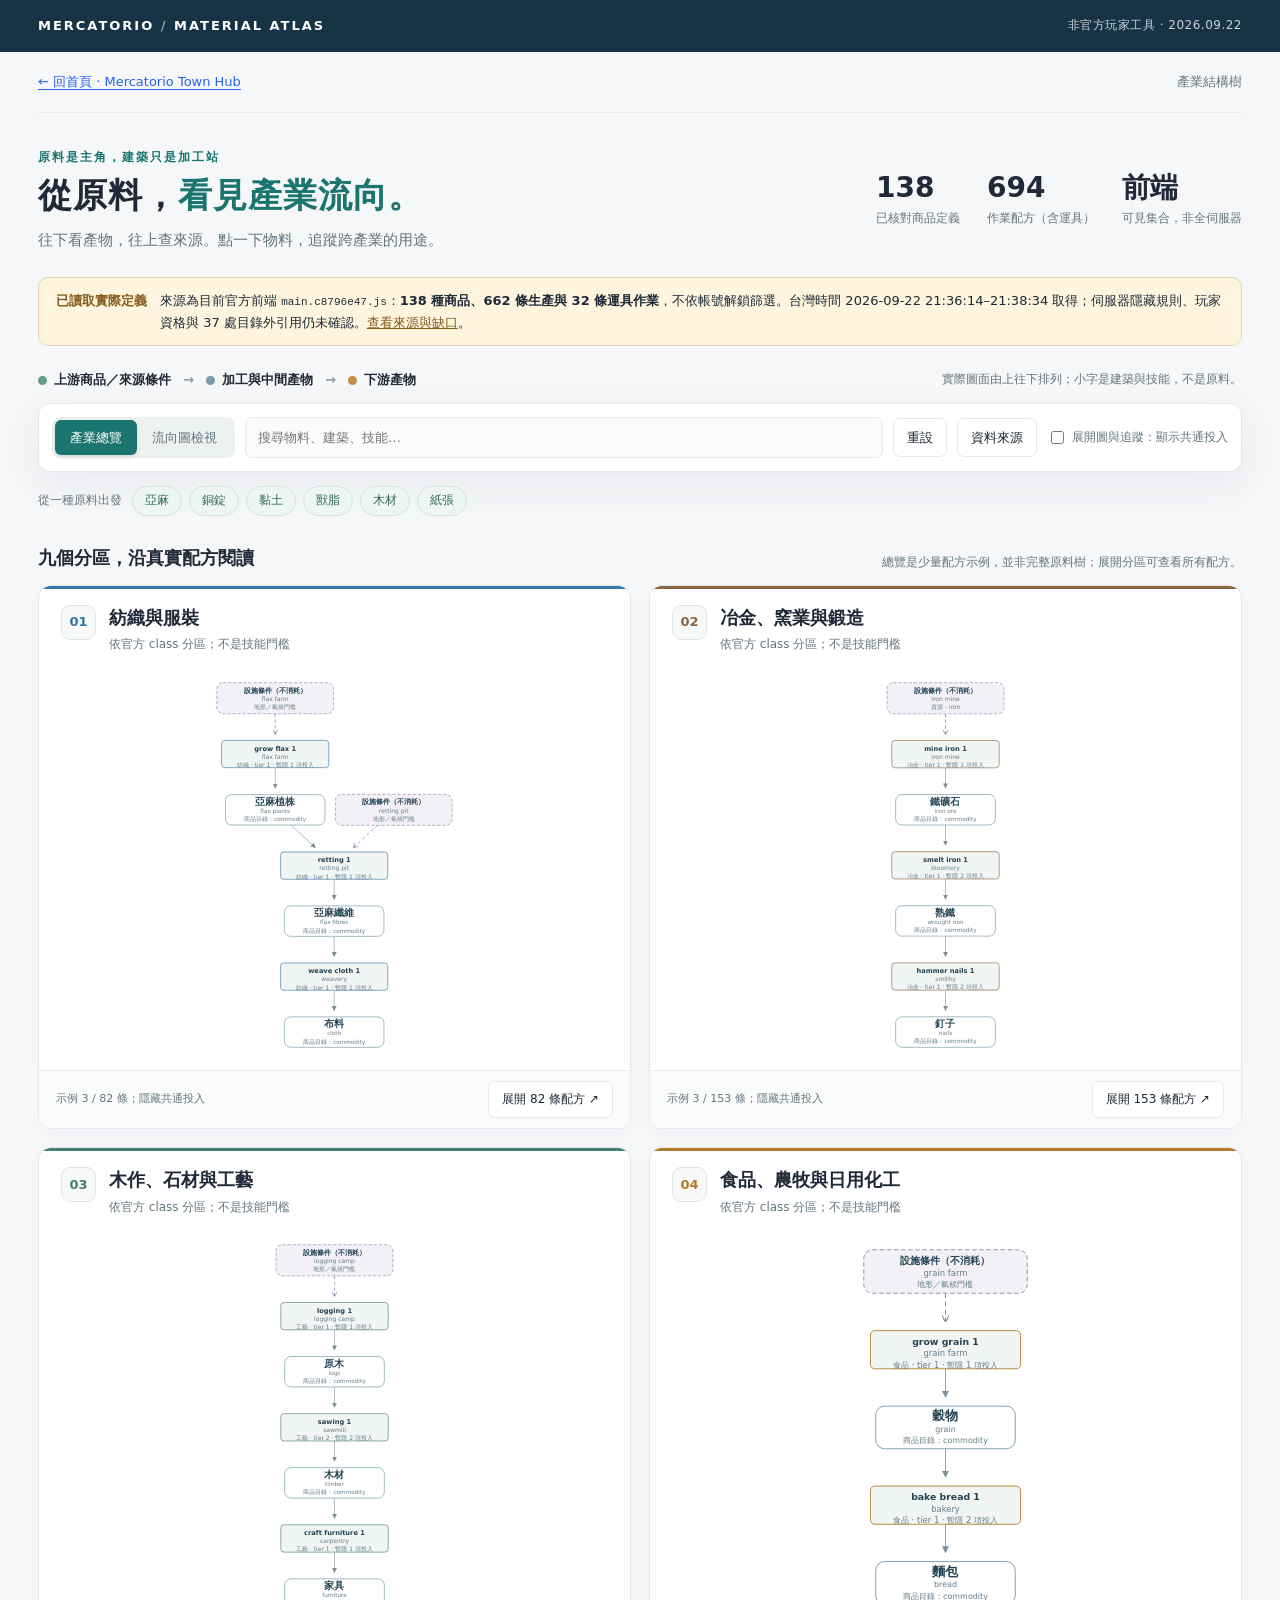
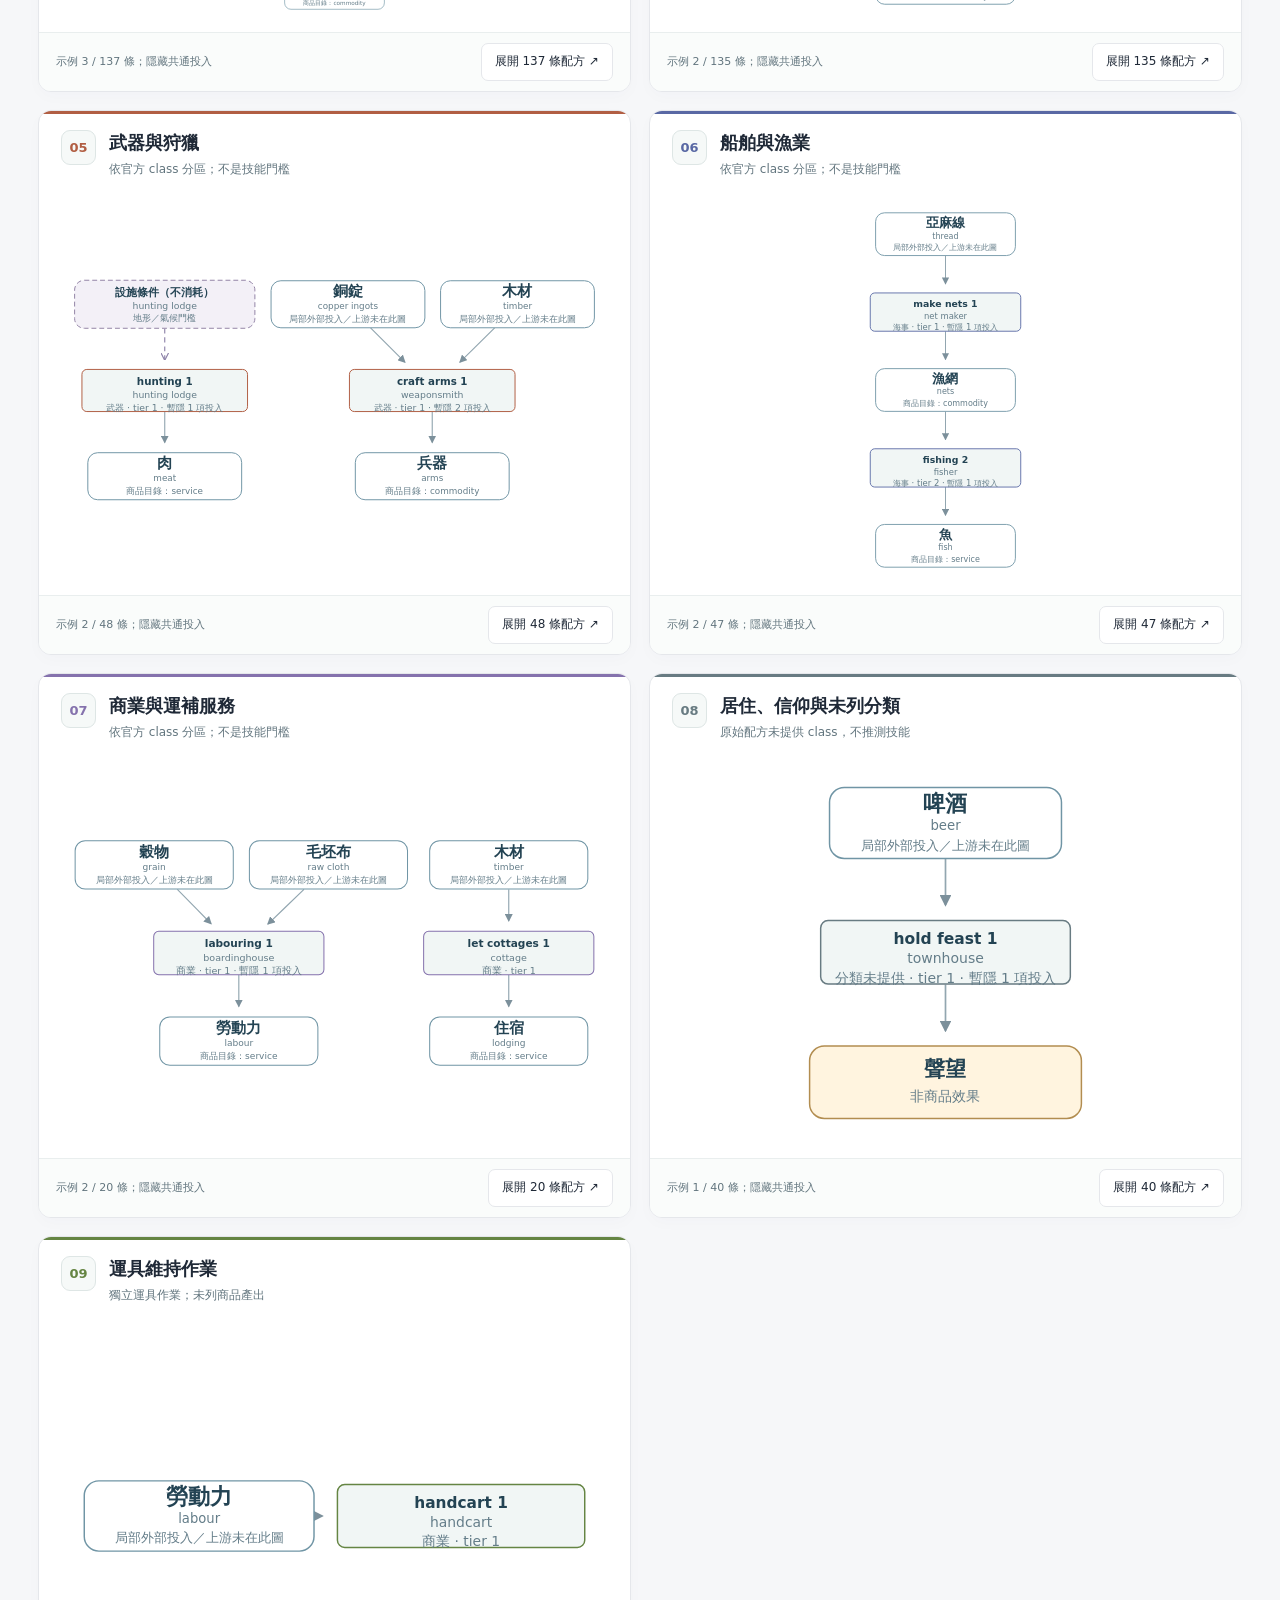
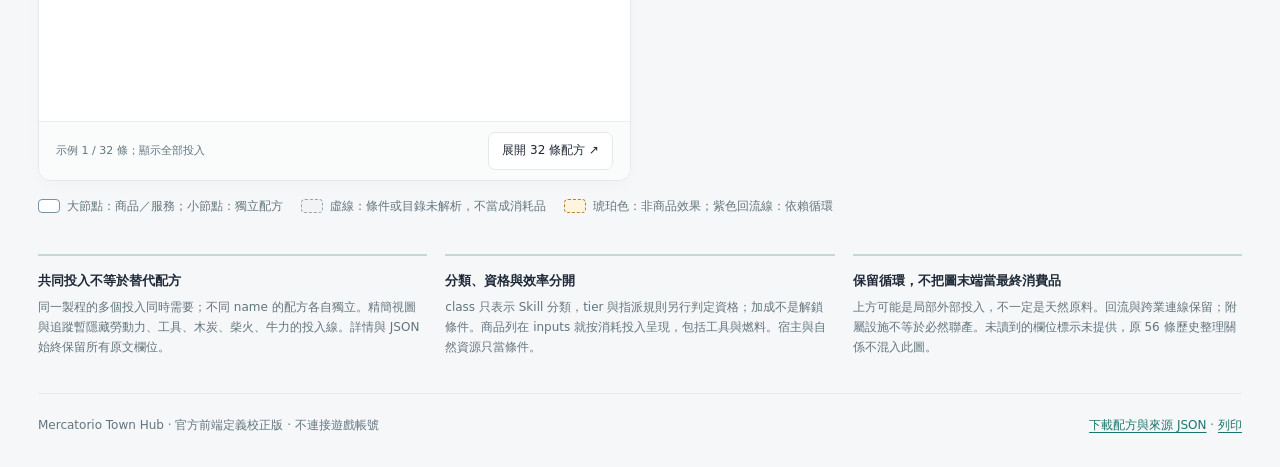
==== commit f9099123: "fix(industry): rebuild atlas from audited official frontend definitions" ====
--- a/industry/tree.html
+++ b/industry/tree.html
@@ -2,7 +2,8 @@
 <html lang="zh-Hant">
 <head>
 <meta charset="utf-8"><meta name="viewport" content="width=device-width, initial-scale=1">
-<meta name="description" content="Mercatorio 原料到產物的互動流向圖。官方公告整理版，清楚區分來源條件、替代路線與未知資料；非完整即時配方庫。">
+<meta name="description" content="Mercatorio 原料到產物的互動流向圖。已核對官方前端可見定義：138 種商品、694 條作業配方。保留共同投入、替代配方、設施條件與未知欄位；非伺服器完整配方庫。">
+<meta http-equiv="Content-Security-Policy" content="default-src 'self'; connect-src 'self'; script-src 'self'; style-src 'self' 'unsafe-inline'; object-src 'none'; base-uri 'self'">
 <title>產業結構樹｜Mercatorio Town Hub</title>
 <link rel="stylesheet" href="../assets/site.css">
 <link rel="stylesheet" href="../assets/industry-tree.css">
@@ -12,23 +13,23 @@
 <div class="topbar"><div class="wrap"><div class="brand">MERCATORIO <span style="opacity:.55">/</span> MATERIAL ATLAS</div><div class="edition">非官方玩家工具 · 2026.09.22</div></div></div>
 <main class="wrap" id="atlas-main">
 <nav class="atlas-site-nav" aria-label="頁面導覽"><a class="back-link" href="../index.html">← 回首頁 · Mercatorio Town Hub</a><span aria-current="page">產業結構樹</span></nav>
-<header class="hero"><div><div class="eyebrow">原料是主角，建築只是加工站</div><h1>從原料，<span>看見產業流向。</span></h1><p class="sub">往下看產物，往上查來源。點一下物料，追蹤跨產業的用途。</p></div><div class="stats"><div class="stat"><strong id="product-count">—</strong><small>物料與來源節點</small></div><div class="stat"><strong id="relation-count">—</strong><small>已整理關係</small></div><div class="stat"><strong>局部</strong><small>不是完整配方庫</small></div></div></header>
-<section class="notice" aria-label="資料限制"><b>資料尚不完整</b><p>本次 MCP 回傳授權錯誤，沒有取得完整即時配方。以下是<strong>官方公告中的已知流向</strong>，並非完整產業圖；所有線路都可能缺少其他投入、用量或技能門檻。<button id="notice-details">查看來源與缺口</button>。</p></section>
-<div class="guide"><div class="guide-main"><span class="step"><i class="dot"></i>上游原料／來源</span><span class="step-arrow">→</span><span class="step"><i class="dot mid"></i>加工與中間產物</span><span class="step-arrow">→</span><span class="step"><i class="dot end"></i>下游產物</span></div><div class="guide-note">實際圖面由上往下排列；小字是建築與技能，不是原料。</div></div>
-<nav class="toolbar" aria-label="圖表控制"><div class="segmented"><button id="mode-overview" class="active">產業總覽</button><button id="mode-graph">流向圖檢視</button></div><div class="searchbox"><input id="search" type="search" placeholder="搜尋物料、建築、技能…" autocomplete="off" aria-label="搜尋物料、建築或技能"><div id="search-results" class="results" hidden></div></div><button id="reset" class="btn">重設</button><button id="sources" class="btn">資料來源</button><label class="history-switch"><input type="checkbox" id="include-history">加入 9/20 舊摘要（未重驗）</label></nav>
-<div class="chips"><span>從一種原料出發</span><button class="chip" data-pick="flax">亞麻</button><button class="chip" data-pick="copper">銅錠</button><button class="chip" data-pick="clay">黏土</button><button class="chip" data-pick="tallow">獸脂</button><button class="chip" data-pick="timber">木材</button><button class="chip" data-pick="paper">紙張</button></div>
+<header class="hero"><div><div class="eyebrow">原料是主角，建築只是加工站</div><h1>從原料，<span>看見產業流向。</span></h1><p class="sub">往下看產物，往上查來源。點一下物料，追蹤跨產業的用途。</p></div><div class="stats"><div class="stat"><strong id="product-count">—</strong><small>已核對商品定義</small></div><div class="stat"><strong id="relation-count">—</strong><small>作業配方（含運具）</small></div><div class="stat"><strong>前端</strong><small>可見集合，非全伺服器</small></div></div></header>
+<section class="notice" aria-label="資料限制"><b>已讀取實際定義</b><p>來源為目前官方前端 <code>main.c8796e47.js</code>：<strong>138 種商品、662 條生產與 32 條運具作業</strong>，不依帳號解鎖篩選。台灣時間 2026-09-22 21:36:14–21:38:34 取得；伺服器隱藏規則、玩家資格與 37 處目錄外引用仍未確認。<button id="notice-details">查看來源與缺口</button>。</p></section><p id="loading-status" role="status">正在載入已核對配方快照…</p>
+<div class="guide"><div class="guide-main"><span class="step"><i class="dot"></i>上游商品／來源條件</span><span class="step-arrow">→</span><span class="step"><i class="dot mid"></i>加工與中間產物</span><span class="step-arrow">→</span><span class="step"><i class="dot end"></i>下游產物</span></div><div class="guide-note">實際圖面由上往下排列；小字是建築與技能，不是原料。</div></div>
+<nav class="toolbar" aria-label="圖表控制"><div class="segmented"><button id="mode-overview" class="active">產業總覽</button><button id="mode-graph">流向圖檢視</button></div><div class="searchbox"><input id="search" type="search" placeholder="搜尋物料、建築、技能…" autocomplete="off" aria-label="搜尋物料、建築或技能"><div id="search-results" class="results" hidden></div></div><button id="reset" class="btn">重設</button><button id="sources" class="btn">資料來源</button><label class="history-switch"><input type="checkbox" id="include-common">展開圖與追蹤：顯示共通投入</label></nav>
+<div class="chips"><span>從一種原料出發</span><button class="chip" data-pick="flax plants">亞麻</button><button class="chip" data-pick="copper ingots">銅錠</button><button class="chip" data-pick="clay">黏土</button><button class="chip" data-pick="tallow">獸脂</button><button class="chip" data-pick="timber">木材</button><button class="chip" data-pick="paper">紙張</button></div>
 <div id="selection" class="selection" hidden><div><strong id="selection-label"></strong><br><small id="selection-note"></small></div><div><button id="trace-full" class="btn primary">在流向圖查看</button> <button id="clear-selection" class="btn">取消追蹤</button></div></div>
-<section id="overview-panel"><div class="section-head"><h2>八個產業，從上游開始讀</h2><p>總覽只顯示核心路徑；展開產業可看全部已整理關係。</p></div><div id="cards" class="grid"></div></section>
-<section id="graph-panel" class="graph-panel" hidden><div class="canvas-bar"><span class="canvas-title" id="graph-title">全部已整理流向</span><select id="sector" aria-label="選擇產業"><option value="all">全部已整理關係</option></select><button id="zoom-out" class="btn" aria-label="縮小">−</button><span class="zoom-status" id="zoom-status">100%</span><button id="zoom-in" class="btn" aria-label="放大">＋</button><button id="fit" class="btn">縮到全圖</button><button id="readable" class="btn">閱讀大小</button><button id="save-svg" class="btn">匯出 SVG</button></div><div id="canvas" class="canvas"><div id="canvas-inner" class="canvas-inner"></div></div><div class="canvas-help">↓ 沿箭頭閱讀。可拖曳空白處移動、用 ＋／− 縮放。<strong>沒有畫出的連線，不表示沒有需求或其他用途。</strong></div></section>
-<div class="legend"><span class="legend-key"><i></i>商品／服務</span><span class="legend-key"><i class="context"></i>虛線框：概念來源、條件或未知，不是已核對商品</span><span class="legend-key"><i class="old"></i>舊摘要線路預設關閉</span></div>
-<section class="small-notes"><div class="small-note"><b>共同投入，不等於替代方案</b><p>同一加工站的多條實線是共同投入；不同加工站通往同一產物，是不同供應路線。尚未取得的其他投入沒有被推測補上。</p></div><div class="small-note"><b>「技能待核對」不等於不用技能</b><p>已知分類與最低資格分開處理。圖上沒有技能門檻的地方，代表這次未讀到；不代表任何學徒都能操作。</p></div><div class="small-note"><b>最下方，是這份資料的流向終點</b><p>不代表該商品沒有其他工業用途。預設只使用公告整理；勾選舊摘要後會另加先前回復的啤酒與刀刃關係。</p></div></section>
-<footer class="foot"><div>Mercatorio Town Hub · 既有產業流向圖 · 不連接遊戲帳號</div><div><button id="download-data" class="tiny-btn">下載關係資料 JSON</button> · <button id="print" class="tiny-btn">列印</button></div></footer>
-<noscript><div class="nojs">此互動圖需要 JavaScript。原始資料保留於本頁的 atlas-data 區塊；啟用 JavaScript 後可下載 JSON。沒有連線至遊戲帳號。</div></noscript>
+<section id="overview-panel"><div class="section-head"><h2>九個分區，沿真實配方閱讀</h2><p>總覽是少量配方示例，並非完整原料樹；展開分區可查看所有配方。</p></div><div id="cards" class="grid"></div></section>
+<section id="graph-panel" class="graph-panel" hidden><div class="canvas-bar"><span class="canvas-title" id="graph-title">全部前端可見配方</span><select id="sector" aria-label="選擇產業"><option value="all">全部前端可見配方</option></select><button id="zoom-out" class="btn" aria-label="縮小">−</button><span class="zoom-status" id="zoom-status">100%</span><button id="zoom-in" class="btn" aria-label="放大">＋</button><button id="fit" class="btn">縮到全圖</button><button id="readable" class="btn">閱讀大小</button><button id="save-svg" class="btn">匯出 SVG</button></div><div id="canvas" class="canvas"><div id="canvas-inner" class="canvas-inner"></div></div><div class="canvas-help"><p id="graph-counts"></p>↓ 沿箭頭閱讀。可拖曳空白處移動、用 ＋／− 縮放。<strong>沒有畫出的連線，不表示沒有需求或其他用途。</strong></div></section>
+<div class="legend"><span class="legend-key"><i></i>大節點：商品／服務；小節點：獨立配方</span><span class="legend-key"><i class="context"></i>虛線：條件或目錄未解析，不當成消耗品</span><span class="legend-key"><i class="old"></i>琥珀色：非商品效果；紫色回流線：依賴循環</span></div>
+<section class="small-notes"><div class="small-note"><b>共同投入不等於替代配方</b><p>同一製程的多個投入同時需要；不同 name 的配方各自獨立。精簡視圖與追蹤暫隱藏勞動力、工具、木炭、柴火、牛力的投入線。詳情與 JSON 始終保留所有原文欄位。</p></div><div class="small-note"><b>分類、資格與效率分開</b><p>class 只表示 Skill 分類，tier 與指派規則另行判定資格；加成不是解鎖條件。商品列在 inputs 就按消耗投入呈現，包括工具與燃料。宿主與自然資源只當條件。</p></div><div class="small-note"><b>保留循環，不把圖末端當最終消費品</b><p>上方可能是局部外部投入，不一定是天然原料。回流與跨業連線保留；附屬設施不等於必然聯產。未讀到的欄位標示未提供，原 56 條歷史整理關係不混入此圖。</p></div></section>
+<footer class="foot"><div>Mercatorio Town Hub · 官方前端定義校正版 · 不連接遊戲帳號</div><div><button id="download-data" class="tiny-btn">下載配方與來源 JSON</button> · <button id="print" class="tiny-btn">列印</button></div></footer>
+<noscript><div class="nojs">此互動圖需要 JavaScript。<a href="../assets/industry-data.json">取得公開配方快照 JSON</a>。本站不連接遊戲帳號。</div></noscript>
 </main>
 <aside id="drawer" class="drawer" hidden aria-label="物料與加工關係詳情"><div class="drawer-top"><button class="close" id="close-drawer" aria-label="關閉詳情">×</button><h2 id="drawer-title"></h2><div id="drawer-en" class="en"></div></div><div id="drawer-body" class="drawer-body"></div></aside>
-<dialog id="source-dialog" class="dialog"><div class="dialog-head"><button class="close" id="close-dialog" aria-label="關閉來源">×</button><h2>資料來源、版本與沒有取得的資訊</h2></div><div class="dialog-body"><div class="callout"><strong>這不是全配方資料庫。</strong> 本次對 Mercatorio MCP 的讀取均遭 HTTP 401 拒絕：<code>tunnel_active_organization_required</code>。已知官方 JS 位置亦未成功下載，因此沒有將先前配方索引的數量當成本次完整性證明。</div><h3>如何讀這張圖</h3><p>本圖是製程關係整理，不是精確成本或配方模擬。每條關係都有原文來源。官方舊公告可能不是現行完整規則；較新的公告只用於修正其明示的改動。沒有逐筆完整核對最新遊戲配方。</p><p>「熟鐵」「染色毛線」等已加工品若出現在上層，只表示它是該張局部圖的外部投入，<strong>不是把它當作天然原材料</strong>。同時產出與不同附屬設施已分開表示，不以常識補配方。</p><h3>本次沒有取得</h3><ul id="missing-list"></ul><h3>原始來源</h3><div style="overflow:auto"><table class="source-table"><thead><tr><th>來源</th><th>版本與限制</th><th>本次取得</th></tr></thead><tbody id="source-rows"></tbody></table></div><h3>本站整合</h3><p>本頁沿用 2026-09-22 的既有產業流向圖，作為 Mercatorio Town Hub 的獨立資訊頁面。<a href="../index.html">返回首頁</a>可選擇其他資訊頁。圖表資料、來源與互動程式沿用原版，沒有重新研究或補入新配方。</p><p class="quiet">內嵌 JSON 保留原製作快照（含當時的 publication 欄位），不代表本站目前的部署狀態。</p><p class="quiet">所有中文名稱是閱讀用翻譯，保留英文以便比對遊戲。關係 ID 是本頁識別碼，不是官方 recipe ID。沒有封裝官方圖片、字型檔或遊戲程式碼。</p></div></dialog>
+<dialog id="source-dialog" class="dialog"><div class="dialog-head"><button class="close" id="close-dialog" aria-label="關閉來源">×</button><h2>資料來源、版本與尚未確認的資訊</h2></div><div class="dialog-body"><div class="callout"><strong>已核對官方前端可見集合，不是伺服器全配方庫。</strong> MCP 成功讀取時鐘、配方與規則；再以匿名方式取得同一 SHA-256 的官方 JS 定義，完整遍歷所有內嵌陣列。沒有讀取帳號生產設定，也沒有操作遊戲。</div><h3>讀取範圍與識別字</h3><p>138 商品、120 建築、6 運具、662 生產定義、32 運具作業、7 種 Skill class；另有 40 條未列 class。原始 recipe name 為官方識別字；官方 recipe UUID 未提供。命名空間＋name 是本頁 ID，不冒充官方 UUID。</p><p>來源 JS 的全部內嵌陣列已讀取；沒有帳號、擁有權或解鎖篩選，也沒有省略分頁。來源未宣告伺服器總量，不能由陣列筆數推定全遊戲完整性。數字保存原始十進位字串；缺值不是 0 或 1。</p><h3>如何閱讀</h3><p>較大的節點是商品；小節點是各條獨立配方。多個 inputs 是共同投入，多條配方是替代路線。非商品 prestige／health 欄位另行呈現，不能當成可買賣商品。建築 requires／hosts／constraint 保留原值，不把宿主設施或地形消耗掉。</p><p>目前沒有配方在 outputs 同時列出兩種商品。書籍與聲望屬同一作業的商品＋非商品效果；蜂蠟與蜂蜜分屬 apiary、honey house 作業，不捏造必然聯產。上層「局部外部投入」不是天然原料的判定。</p><p>數量基準為前端每回合每單位作業量；不是帳號實際流量、庫存或固定批量。建築加成、工人指派、效率、限制及捨入均可能影響執行，本站不做成本或產能保證。</p><h3>尚未確認／來源限制</h3><ul id="missing-list"></ul><details><summary>37 處目錄外引用與原始位置</summary><pre id="unresolved-detail"></pre></details><details><summary>技能資格、效率與前端衝突的核對紀錄</summary><pre id="skill-detail"></pre></details><h3>原始來源與取得時間</h3><div style="overflow:auto"><table class="source-table"><thead><tr><th>來源</th><th>版本與涵蓋範圍</th><th>取得</th></tr></thead><tbody id="source-rows"></tbody></table></div><p>官方前端資料於台灣時間 21:36:14 與 21:38:34 取得，兩次檔案雜湊一致；時鐘另於 21:36:01 讀到 Turn 12748。這是靜態定義與獨立時鐘讀取，不宣稱為單一原子帳號快照。</p><h3>本站整合</h3><p>沿用既有總覽、SVG、搜尋、詳情、追蹤、縮放、拖曳與匯出介面。圖形標籤、互動索引與匯出均由同一配方快照產生，舊 SVG 與舊摘要線路已停用。所有中文名稱是閱讀用翻譯，原始官方 name 與 JSON 欄位保留。</p><p><a href="../index.html">返回首頁</a> · <a href="../town/players.html">玩家產業資訊</a>（該頁資料未修改）。</p></div></dialog>
 <div id="toast" class="toast" role="status" hidden></div>
-<script id="atlas-data" type="application/json">{"schema_version":1,"title":"Mercatorio 產業流向圖","prepared_on":"2026-09-22","coverage":"partial","complete_recipe_database":false,"live_mcp_read":false,"mcp_error":"HTTP 401 / tunnel_active_organization_required","method":"人工整理官方公開文章中的明示關係；另有預設關閉的歷史對話摘要。不是配方匯出。","warning":"公告描述不能代替完整即時配方。所有關係均可能缺少勞動力、燃料、工具、數量與升級需求；技能未知不等於不需要。","sectors":[{"id":"textile","name":"纖維與紡織","short":"紡織","description":"亞麻、羊毛 → 線材、布料與服裝","color":"#3675a9"},{"id":"metal","name":"冶金與金工","short":"冶金","description":"礦石 → 金屬、合金與刀刃","color":"#8a6642"},{"id":"kiln","name":"黏土與窯業","short":"窯業","description":"黏土與銅，是炊具的兩種來源","color":"#b15e43"},{"id":"chemical","name":"化工與製皂","short":"化工","description":"硬木、獸脂 → 鉀鹼與肥皂","color":"#8572ad"},{"id":"forest","name":"林業與木作","short":"木作","description":"木材 → 家具；枝條與邊角料 → 薪柴","color":"#458078"},{"id":"animal","name":"畜牧與副產物","short":"畜牧","description":"牧場與附屬設施 → 乳、皮、糞肥、蜂蜜","color":"#658543"},{"id":"food","name":"食品與宴會","short":"食品","description":"魚、酒與食品 → 食用或宴會用途","color":"#b27a29"},{"id":"paper","name":"紙張與文化","short":"文化","description":"舊布 → 紙；書籍、消費 → 聲望","color":"#5968a4"}],"sources":{"s8":{"id":"s8","title":"第 8 季：水力、水磨與更名","url":"https://mercatorio.io/articles/mercatorio-season-8.html","version":"第 8 季公告","kind":"official-article","accessed":"2026-09-22"},"s7":{"id":"s7","title":"第 7 季：化工、帆布與新建築","url":"https://mercatorio.io/articles/mercatorio-season-7.html","version":"第 7 季公告","kind":"official-article","accessed":"2026-09-22"},"s6":{"id":"s6","title":"第 6 季：副產物、紙張與書籍","url":"https://mercatorio.io/articles/mercatorio-season-6.html","version":"第 6 季公告","kind":"official-article","accessed":"2026-09-22"},"s5":{"id":"s5","title":"第 5 季：鋼材與附屬建築","url":"https://mercatorio.io/articles/mercatorio-season-5.html","version":"第 5 季公告","kind":"official-article","accessed":"2026-09-22"},"s4":{"id":"s4","title":"第 4 季：冶金與羊毛加工","url":"https://mercatorio.io/articles/mercatorio-season-4.html","version":"第 4 季公告","kind":"official-article","accessed":"2026-09-22"},"s3":{"id":"s3","title":"第 3 季：金工與技能分類","url":"https://mercatorio.io/articles/mercatorio-season-3.html","version":"第 3 季公告","kind":"official-article","accessed":"2026-09-22"},"bricks":{"id":"bricks","title":"磚與炊具的替代生產路線","url":"https://mercatorio.io/articles/more-bricks.html","version":"官方公開文章","kind":"official-article","accessed":"2026-09-22"},"textiles":{"id":"textiles","title":"纖維、紡紗、染料與服裝","url":"https://mercatorio.io/articles/clothing-demand-leaves-heads-spinning.html","version":"官方公開文章","kind":"official-article","accessed":"2026-09-22"},"climate":{"id":"climate","title":"乾魚、葡萄酒與宴會需求","url":"https://mercatorio.io/articles/climate-impact.html","version":"官方公開文章","kind":"official-article","accessed":"2026-09-22"},"start":{"id":"start","title":"木材與家具的起步生產鏈","url":"https://mercatorio.io/articles/humble-beginnings2.html","version":"官方公開文章","kind":"official-article","accessed":"2026-09-22"},"old":{"id":"old","title":"2026-09-20 對話中回復的 MCP 配方摘要","url":"https://play.mercatorio.io/static/js/main.c8796e47.js","version":"歷史摘要；本次未取回原始 JSON 或重驗","kind":"recovered-conversation","accessed":null,"snapshot_date":"2026-09-20","source_sha256_reported":"5f30ff16df6960e2b8986d2db17c79d71861e8688195493ef1ef355cac91f11a"}},"products":{"flax":{"id":"flax","zh":"亞麻","en":"Flax","kind":"product","note":""},"fibres":{"id":"fibres","zh":"亞麻纖維","en":"Fibres","kind":"product","note":""},"seeds":{"id":"seeds","zh":"亞麻種子","en":"Seeds","kind":"product","note":""},"fleece":{"id":"fleece","zh":"原羊毛","en":"Fleece","kind":"product","note":""},"wool":{"id":"wool","zh":"梳理羊毛","en":"Wool","kind":"product","note":""},"thread":{"id":"thread","zh":"亞麻線","en":"Thread","kind":"product","note":""},"yarn":{"id":"yarn","zh":"毛線","en":"Yarn","kind":"product","note":""},"cloth":{"id":"cloth","zh":"布料","en":"Cloth","kind":"product","note":""},"raw_cloth":{"id":"raw_cloth","zh":"毛坯布","en":"Raw cloth","kind":"product","note":""},"herbs":{"id":"herbs","zh":"草藥","en":"Herbs","kind":"product","note":""},"dye":{"id":"dye","zh":"染料","en":"Dye","kind":"product","note":""},"dyed_cloth":{"id":"dyed_cloth","zh":"染色布","en":"Dyed cloth","kind":"product","note":""},"garments":{"id":"garments","zh":"服裝","en":"Garments","kind":"product","note":""},"dyed_yarn":{"id":"dyed_yarn","zh":"染色毛線","en":"Dyed yarn","kind":"product","note":""},"tapestries":{"id":"tapestries","zh":"掛毯","en":"Tapestries","kind":"product","note":""},"copper_ore":{"id":"copper_ore","zh":"銅礦石","en":"Copper ore","kind":"product","note":""},"copper":{"id":"copper","zh":"銅錠","en":"Copper ingots","kind":"product","note":""},"tin_ore":{"id":"tin_ore","zh":"錫礦石","en":"Tin ore","kind":"product","note":""},"tin":{"id":"tin","zh":"錫錠","en":"Tin ingots","kind":"product","note":""},"silver_ore":{"id":"silver_ore","zh":"銀礦石","en":"Silver ore","kind":"product","note":""},"silver":{"id":"silver","zh":"銀","en":"Silver","kind":"product","note":""},"gold_ore":{"id":"gold_ore","zh":"金礦石","en":"Gold ore","kind":"product","note":""},"gold":{"id":"gold","zh":"金條","en":"Gold bars","kind":"product","note":""},"bronze":{"id":"bronze","zh":"青銅錠","en":"Bronze ingots","kind":"product","note":""},"iron":{"id":"iron","zh":"熟鐵","en":"Wrought iron","kind":"product","note":""},"steel":{"id":"steel","zh":"鋼錠","en":"Steel ingots","kind":"product","note":""},"blades":{"id":"blades","zh":"刀刃","en":"Blades","kind":"product","note":""},"scythes":{"id":"scythes","zh":"長柄鐮刀","en":"Scythes","kind":"product","note":""},"bellows":{"id":"bellows","zh":"風箱","en":"Bellows","kind":"product","note":""},"tools":{"id":"tools","zh":"工具","en":"Tools","kind":"product","note":""},"grindstones":{"id":"grindstones","zh":"磨石","en":"Grindstones","kind":"product","note":""},"charcoal":{"id":"charcoal","zh":"木炭","en":"Charcoal","kind":"product","note":""},"clay":{"id":"clay","zh":"黏土","en":"Clay","kind":"product","note":""},"bricks":{"id":"bricks","zh":"磚","en":"Bricks","kind":"product","note":""},"tiles":{"id":"tiles","zh":"瓦片","en":"Tiles","kind":"product","note":""},"cookware":{"id":"cookware","zh":"炊具","en":"Cookware","kind":"product","note":""},"potash":{"id":"potash","zh":"鉀鹼","en":"Potash","kind":"product","note":""},"tallow":{"id":"tallow","zh":"獸脂","en":"Tallow","kind":"product","note":""},"soap":{"id":"soap","zh":"肥皂","en":"Soap","kind":"product","note":""},"acid":{"id":"acid","zh":"酸","en":"Acid","kind":"product","note":""},"timber":{"id":"timber","zh":"木材","en":"Timber","kind":"product","note":""},"furniture":{"id":"furniture","zh":"家具","en":"Furniture","kind":"product","note":""},"firewood":{"id":"firewood","zh":"薪柴","en":"Firewood","kind":"product","note":""},"resin":{"id":"resin","zh":"樹脂","en":"Resin","kind":"product","note":""},"labour":{"id":"labour","zh":"勞動力","en":"Labour","kind":"service","note":""},"milk":{"id":"milk","zh":"乳","en":"Milk","kind":"product","note":""},"manure":{"id":"manure","zh":"糞肥","en":"Manure","kind":"product","note":""},"hides":{"id":"hides","zh":"獸皮","en":"Hides","kind":"product","note":""},"wax":{"id":"wax","zh":"蜂蠟","en":"Wax","kind":"product","note":""},"honey":{"id":"honey","zh":"蜂蜜","en":"Honey","kind":"product","note":""},"fish":{"id":"fish","zh":"魚","en":"Fish","kind":"product","note":""},"stockfish":{"id":"stockfish","zh":"風乾魚","en":"Stockfish","kind":"product","note":""},"cured_fish":{"id":"cured_fish","zh":"醃製魚","en":"Cured fish","kind":"product","note":""},"wine":{"id":"wine","zh":"葡萄酒","en":"Wine","kind":"product","note":""},"hop_beer":{"id":"hop_beer","zh":"啤酒花啤酒","en":"Hop beer","kind":"product","note":""},"ham":{"id":"ham","zh":"火腿","en":"Ham","kind":"product","note":""},"malt":{"id":"malt","zh":"麥芽","en":"Malt","kind":"product","note":""},"casks":{"id":"casks","zh":"木桶","en":"Casks","kind":"product","note":""},"limestone":{"id":"limestone","zh":"石灰石","en":"Limestone","kind":"product","note":""},"paper":{"id":"paper","zh":"紙張","en":"Paper","kind":"product","note":""},"books":{"id":"books","zh":"書籍","en":"Books","kind":"product","note":""},"prestige":{"id":"prestige","zh":"聲望","en":"Prestige","kind":"service","note":""},"clay_deposit":{"id":"clay_deposit","zh":"黏土礦藏","en":"Clay deposit","kind":"resource","note":"自然資源條件，不是每批生產消耗的商品。"},"hardwood":{"id":"hardwood","zh":"硬木來源","en":"Hard wood","kind":"context","note":"第 7 季公告描述的原料來源；未取得其實際配方商品代碼。"},"butcher_scraps":{"id":"butcher_scraps","zh":"屠宰剩料","en":"Butchery scraps","kind":"context","note":"公告描述的剩料來源；不能解讀為一種可交易商品。"},"vinegar":{"id":"vinegar","zh":"酸敗酒／醋","en":"Sour wine / vinegar","kind":"context","note":"公告描述的製酸原料；不是已核對的市場商品代碼。"},"acid_minerals":{"id":"acid_minerals","zh":"製酸礦物","en":"Unspecified minerals","kind":"unknown","note":"公告未指明是哪一個礦物商品。"},"bloom":{"id":"bloom","zh":"冶鐵塊的含鋼部分","en":"Bloom fractions","kind":"context","note":"Bloomery 的製程中間物；不是已核對的市場商品。"},"smelter_ores":{"id":"smelter_ores","zh":"冶煉中的礦石","en":"Processed ores","kind":"context","note":"Smeltery 製程中的含微量銀原料。"},"branches":{"id":"branches","zh":"伐木／狩獵地枝條","en":"Branches","kind":"context","note":"官方描述的採集來源，不代表新增市場商品。"},"offcuts":{"id":"offcuts","zh":"鋸木邊角料","en":"Sawmill offcuts","kind":"context","note":"官方描述的製程剩料，不代表新增市場商品。"},"resin_host":{"id":"resin_host","zh":"伐木／燒炭設施","en":"Logging / Burner Hut","kind":"context","note":"附屬建築的宿主條件，不是被消耗的投入品。"},"pasture":{"id":"pasture","zh":"牧場運作","en":"Pasture","kind":"context","note":"宿主／供應來源，非每批消耗牧場。"},"stable":{"id":"stable","zh":"馬廄運作","en":"Stable","kind":"context","note":"Muckery 的宿主條件。"},"rowhouses":{"id":"rowhouses","zh":"排屋運作","en":"Rowhouses","kind":"context","note":"第 8 季新增 Muckery 宿主。"},"butchery":{"id":"butchery","zh":"屠宰場運作","en":"Butchery","kind":"context","note":"Flaying Station 的宿主，產能依賴其實際運作。"},"hunting":{"id":"hunting","zh":"狩獵小屋運作","en":"Hunting Lodge","kind":"context","note":"Skinning Hut 的宿主條件。"},"honeycomb":{"id":"honeycomb","zh":"蜂巢／蜜脾","en":"Honeycombs","kind":"context","note":"採蜜與採蠟的概念來源，非已核對的商品代碼。"},"warm_grapes":{"id":"warm_grapes","zh":"暖地葡萄來源","en":"Warm-climate grapes","kind":"context","note":"公告描述的葡萄酒來源；氣候是條件，不是商品。"},"rags":{"id":"rags","zh":"舊布碎片","en":"Cloth rags","kind":"context","note":"官方描述的原料；未取得對應的配方投入商品代碼。"},"monastery_unknown":{"id":"monastery_unknown","zh":"投入尚未取得","en":"Inputs unknown","kind":"unknown","note":"知道修道院產出書籍與聲望，但未取得其完整投入。"}},"relations":[{"id":"retting","sector":"textile","title":"漚麻取纖維","inputs":["flax"],"outputs":["fibres"],"building":"漚麻池 · Retting Pit","skill":null,"skill_minimum":null,"sources":["textiles"],"note":"只記錄公告明示的原料關係；不代表沒有勞動力或其他投入。","input_logic":"all_known","complete_recipe":false,"quantities":null,"official_recipe_id":null},{"id":"seedhouse","sector":"textile","title":"取出亞麻種子","inputs":["flax"],"outputs":["seeds"],"building":"種子房 · Seedhouse","skill":null,"skill_minimum":null,"sources":["s6","s7"],"note":"第 6 季把取種交給附屬建築；第 7 季不再把亞麻種子算作一般 grain。","input_logic":"all_known","complete_recipe":false,"quantities":null,"official_recipe_id":null},{"id":"carding","sector":"textile","title":"梳理羊毛","inputs":["fleece"],"outputs":["wool"],"building":"梳毛房 · Carding House","skill":null,"skill_minimum":null,"sources":["s4"],"note":"","input_logic":"all_known","complete_recipe":false,"quantities":null,"official_recipe_id":null},{"id":"spin_flax","sector":"textile","title":"紡線","inputs":["fibres"],"outputs":["thread"],"building":"紡紗坊 · Spinnery","skill":null,"skill_minimum":null,"sources":["textiles"],"note":"","input_logic":"all_known","complete_recipe":false,"quantities":null,"official_recipe_id":null},{"id":"spin_wool","sector":"textile","title":"紡毛線","inputs":["wool"],"outputs":["yarn"],"building":"紡紗坊 · Spinnery","skill":null,"skill_minimum":null,"sources":["textiles"],"note":"","input_logic":"all_known","complete_recipe":false,"quantities":null,"official_recipe_id":null},{"id":"weave_direct","sector":"textile","title":"直接織布（替代路線）","inputs":["fibres"],"outputs":["cloth"],"building":"織布坊 · Weavery","skill":null,"skill_minimum":null,"sources":["textiles"],"note":"官方明示較簡單配方能直接消耗纖維；不是一定要先紡線。","input_logic":"all_known","complete_recipe":false,"quantities":null,"official_recipe_id":null},{"id":"weave_thread","sector":"textile","title":"織布","inputs":["thread"],"outputs":["cloth"],"building":"織布坊 · Weavery","skill":null,"skill_minimum":null,"sources":["textiles"],"note":"依公告描述整理的製程關係，未取得對應配方代碼與其他投入。","input_logic":"all_known","complete_recipe":false,"quantities":null,"official_recipe_id":null},{"id":"weave_wool","sector":"textile","title":"羊毛織造","inputs":["yarn"],"outputs":["raw_cloth"],"building":"織布坊 · Weavery","skill":null,"skill_minimum":null,"sources":["textiles","s4"],"note":"第 4 季加入 fulling 前的 raw cloth；此處保留梳毛、紡紗與縮絨的專業化路徑。","input_logic":"all_known","complete_recipe":false,"quantities":null,"official_recipe_id":null},{"id":"fulling","sector":"textile","title":"縮絨整理","inputs":["raw_cloth"],"outputs":["cloth"],"building":"縮絨房 · Fulling House","skill":null,"skill_minimum":null,"sources":["s4"],"note":"","input_logic":"all_known","complete_recipe":false,"quantities":null,"official_recipe_id":null},{"id":"dye_flax","sector":"textile","title":"煮染料（亞麻路線）","inputs":["flax"],"outputs":["dye"],"building":"染料坊 · Dye Boiler","skill":"crafting","skill_minimum":null,"sources":["textiles","s5"],"note":"第 5 季把 boil dye 分類從 textile 改為 crafting；技能最低門檻仍未核對。","input_logic":"all_known","complete_recipe":false,"quantities":null,"official_recipe_id":null},{"id":"dye_herbs","sector":"textile","title":"煮染料（草藥路線）","inputs":["herbs"],"outputs":["dye"],"building":"染料坊 · Dye Boiler","skill":"crafting","skill_minimum":null,"sources":["textiles","s5"],"note":"","input_logic":"all_known","complete_recipe":false,"quantities":null,"official_recipe_id":null},{"id":"dye_cloth","sector":"textile","title":"染布","inputs":["cloth","dye"],"outputs":["dyed_cloth"],"building":"染坊 · Dyeworks","skill":null,"skill_minimum":null,"sources":["textiles"],"note":"","input_logic":"all_known","complete_recipe":false,"quantities":null,"official_recipe_id":null},{"id":"sewing","sector":"textile","title":"縫制服裝","inputs":["cloth"],"outputs":["garments"],"building":"縫紉坊 · Sewing Shop","skill":null,"skill_minimum":null,"sources":["textiles"],"note":"服裝產業的主要布料關係；其餘配方投入尚未取得。","input_logic":"all_known","complete_recipe":false,"quantities":null,"official_recipe_id":null},{"id":"tapestry","sector":"textile","title":"織造掛毯","inputs":["thread","dyed_yarn"],"outputs":["tapestries"],"building":"掛毯工坊 · Tapestry Atelier","skill":null,"skill_minimum":null,"sources":["s4","s7"],"note":"公告說明可能另外使用金銀，並非所有配方必用。本圖未強加金銀為共同投入。染色毛線的上游未完整取得。","input_logic":"all_known","complete_recipe":false,"quantities":null,"official_recipe_id":null},{"id":"smelt_copper","sector":"metal","title":"冶煉銅","inputs":["copper_ore"],"outputs":["copper"],"building":"冶煉廠 · Smeltery","skill":null,"skill_minimum":null,"sources":["s4"],"note":"","input_logic":"all_known","complete_recipe":false,"quantities":null,"official_recipe_id":null},{"id":"smelt_tin","sector":"metal","title":"冶煉錫","inputs":["tin_ore"],"outputs":["tin"],"building":"冶煉廠 · Smeltery","skill":null,"skill_minimum":null,"sources":["s4"],"note":"","input_logic":"all_known","complete_recipe":false,"quantities":null,"official_recipe_id":null},{"id":"smelt_silver","sector":"metal","title":"冶煉銀","inputs":["silver_ore"],"outputs":["silver"],"building":"貴金屬爐 · Bullion Forge","skill":null,"skill_minimum":null,"sources":["s4","s7"],"note":"第 7 季從 Smeltery 移到 Bullion Forge。","input_logic":"all_known","complete_recipe":false,"quantities":null,"official_recipe_id":null},{"id":"smelt_gold","sector":"metal","title":"冶煉金","inputs":["gold_ore"],"outputs":["gold"],"building":"貴金屬爐 · Bullion Forge","skill":null,"skill_minimum":null,"sources":["s7"],"note":"","input_logic":"all_known","complete_recipe":false,"quantities":null,"official_recipe_id":null},{"id":"alloy","sector":"metal","title":"合金化","inputs":["copper","tin"],"outputs":["bronze"],"building":"合金爐 · Alloy Forge","skill":null,"skill_minimum":null,"sources":["s4"],"note":"同一篇公告亦使用 alloy smelter 稱呼；現行精確建築標識待配方核對。","input_logic":"all_known","complete_recipe":false,"quantities":null,"official_recipe_id":null},{"id":"carburise","sector":"metal","title":"熟鐵滲碳","inputs":["iron"],"outputs":["steel"],"building":"滲碳爐 · Carburising Forge","skill":null,"skill_minimum":null,"sources":["s5"],"note":"其他投入尚未取得；不能解讀成只消耗熟鐵。","input_logic":"all_known","complete_recipe":false,"quantities":null,"official_recipe_id":null},{"id":"steel_byproduct","sector":"metal","title":"回收含鋼部分","inputs":["bloom"],"outputs":["steel"],"building":"附屬煉鋼爐 · Steeling Forge","skill":null,"skill_minimum":null,"sources":["s5"],"note":"附於 Bloomery，產能依賴宿主實際運作；不是獨立免費鋼材來源。","input_logic":"all_known","complete_recipe":false,"quantities":null,"official_recipe_id":null},{"id":"cupel","sector":"metal","title":"提取微量銀","inputs":["smelter_ores"],"outputs":["silver"],"building":"灰吹爐 · Cupel Furnace","skill":null,"skill_minimum":null,"sources":["s6"],"note":"附屬於冶煉製程的回收路徑；原始礦石品項與用量未取得。","input_logic":"all_known","complete_recipe":false,"quantities":null,"official_recipe_id":null},{"id":"clay_extract","sector":"kiln","title":"開採黏土","inputs":["clay_deposit"],"outputs":["clay"],"building":"黏土坑 · Clay Pit","skill":null,"skill_minimum":null,"sources":["bricks"],"note":"","input_logic":"all_known","complete_recipe":false,"quantities":null,"official_recipe_id":null},{"id":"brickworks","sector":"kiln","title":"就地製磚","inputs":["clay_deposit"],"outputs":["bricks"],"building":"磚廠 · Brickworks","skill":null,"skill_minimum":null,"sources":["bricks"],"note":"在同一建築內開採並燒製，替代「黏土坑 → 陶窯」兩步路線。","input_logic":"all_known","complete_recipe":false,"quantities":null,"official_recipe_id":null},{"id":"tileworks","sector":"kiln","title":"就地製瓦","inputs":["clay_deposit"],"outputs":["tiles"],"building":"磚廠 · Brickworks","skill":null,"skill_minimum":null,"sources":["bricks"],"note":"","input_logic":"all_known","complete_recipe":false,"quantities":null,"official_recipe_id":null},{"id":"kiln_bricks","sector":"kiln","title":"燒磚","inputs":["clay"],"outputs":["bricks"],"building":"陶窯 · Ceramic Kiln","skill":null,"skill_minimum":null,"sources":["bricks"],"note":"","input_logic":"all_known","complete_recipe":false,"quantities":null,"official_recipe_id":null},{"id":"kiln_cookware","sector":"kiln","title":"燒製炊具","inputs":["clay"],"outputs":["cookware"],"building":"陶窯 · Ceramic Kiln","skill":"forging","skill_minimum":null,"sources":["bricks","s3"],"note":"第 3 季明示 burn cookware 分類改為 forging；此圖不推定技能最低等級。","input_logic":"all_known","complete_recipe":false,"quantities":null,"official_recipe_id":null},{"id":"copper_cookware","sector":"kiln","title":"製作銅炊具","inputs":["copper"],"outputs":["cookware"],"building":"銅匠坊 · Coppersmith","skill":null,"skill_minimum":null,"sources":["bricks"],"note":"這是陶製炊具的替代供應路線，不是把銅與黏土一起投入。","input_logic":"all_known","complete_recipe":false,"quantities":null,"official_recipe_id":null},{"id":"potash","sector":"chemical","title":"燒製鉀鹼","inputs":["hardwood"],"outputs":["potash"],"building":"燃燒小屋 · Burner Hut","skill":null,"skill_minimum":null,"sources":["s7"],"note":"硬木是官方文章的概念描述，不硬猜成 timber 或 firewood 商品。","input_logic":"all_known","complete_recipe":false,"quantities":null,"official_recipe_id":null},{"id":"tallow","sector":"chemical","title":"熬製獸脂","inputs":["butcher_scraps"],"outputs":["tallow"],"building":"煉脂房 · Rendering House","skill":null,"skill_minimum":null,"sources":["s7"],"note":"附於 Butchery；不是把屠宰場建築消耗掉。","input_logic":"all_known","complete_recipe":false,"quantities":null,"official_recipe_id":null},{"id":"soap","sector":"chemical","title":"製皂","inputs":["tallow","potash"],"outputs":["soap"],"building":"製皂坊 · Soapery","skill":null,"skill_minimum":null,"sources":["s7"],"note":"","input_logic":"all_known","complete_recipe":false,"quantities":null,"official_recipe_id":null},{"id":"acid_wine","sector":"chemical","title":"蒸餾製酸（酒醋路線）","inputs":["vinegar"],"outputs":["acid"],"building":"蒸餾廠 · Distillery","skill":null,"skill_minimum":null,"sources":["s7"],"note":"文章說明從酸敗葡萄酒的醋蒸餾製酸；實際 recipe 的商品欄位尚未取得。","input_logic":"all_known","complete_recipe":false,"quantities":null,"official_recipe_id":null},{"id":"acid_mineral","sector":"chemical","title":"蒸餾製酸（礦物路線）","inputs":["acid_minerals"],"outputs":["acid"],"building":"蒸餾廠 · Distillery","skill":null,"skill_minimum":null,"sources":["s7"],"note":"不把未指名的礦物猜成某種礦石。","input_logic":"all_known","complete_recipe":false,"quantities":null,"official_recipe_id":null},{"id":"furniture","sector":"forest","title":"家庭製作家具","inputs":["timber","labour"],"outputs":["furniture"],"building":"家庭生產 · Furniture Duty","skill":null,"skill_minimum":null,"sources":["start"],"note":"官方起步示例明示木材與勞動力。其他家具配方沒有在此收錄。","input_logic":"all_known","complete_recipe":false,"quantities":null,"official_recipe_id":null},{"id":"woodshed","sector":"forest","title":"收集枝條作薪柴","inputs":["branches"],"outputs":["firewood"],"building":"柴棚 · Woodshed","skill":null,"skill_minimum":null,"sources":["s6"],"note":"附於 Logging Camp 或 Hunting Lodge。","input_logic":"all_known","complete_recipe":false,"quantities":null,"official_recipe_id":null},{"id":"slabyard","sector":"forest","title":"利用鋸木邊角料","inputs":["offcuts"],"outputs":["firewood"],"building":"板料場 · Slab Yard","skill":null,"skill_minimum":null,"sources":["s6"],"note":"附於 Sawmill。","input_logic":"all_known","complete_recipe":false,"quantities":null,"official_recipe_id":null},{"id":"resin","sector":"forest","title":"採集樹脂","inputs":["resin_host"],"outputs":["resin"],"building":"樹脂營地 · Resin Camp","skill":null,"skill_minimum":null,"sources":["s5","s7"],"note":"第 5 季附於 Logging Camp 或 Charcoal Hut；後者第 7 季更名 Burner Hut。","input_logic":"all_known","complete_recipe":false,"quantities":null,"official_recipe_id":null},{"id":"milk","sector":"animal","title":"附屬擠乳","inputs":["pasture"],"outputs":["milk"],"building":"擠乳區 · Milking Bay","skill":null,"skill_minimum":null,"sources":["s5"],"note":"","input_logic":"all_known","complete_recipe":false,"quantities":null,"official_recipe_id":null},{"id":"manure_pasture","sector":"animal","title":"收集牧場糞肥","inputs":["pasture"],"outputs":["manure"],"building":"糞肥坑 · Manure Pit","skill":null,"skill_minimum":null,"sources":["s5"],"note":"","input_logic":"all_known","complete_recipe":false,"quantities":null,"official_recipe_id":null},{"id":"manure_stable","sector":"animal","title":"收集馬廄糞肥","inputs":["stable"],"outputs":["manure"],"building":"糞肥房 · Muckery","skill":null,"skill_minimum":null,"sources":["s5"],"note":"","input_logic":"all_known","complete_recipe":false,"quantities":null,"official_recipe_id":null},{"id":"manure_row","sector":"animal","title":"收集排屋糞肥","inputs":["rowhouses"],"outputs":["manure"],"building":"糞肥房 · Muckery","skill":null,"skill_minimum":null,"sources":["s8"],"note":"第 8 季明示新增排屋宿主與肥料來源。","input_logic":"all_known","complete_recipe":false,"quantities":null,"official_recipe_id":null},{"id":"hides_butchery","sector":"animal","title":"附屬剝皮","inputs":["butchery"],"outputs":["hides"],"building":"剝皮站 · Flaying Station","skill":null,"skill_minimum":null,"sources":["s5"],"note":"","input_logic":"all_known","complete_recipe":false,"quantities":null,"official_recipe_id":null},{"id":"hides_hunt","sector":"animal","title":"附屬剝皮","inputs":["hunting"],"outputs":["hides"],"building":"剝皮小屋 · Skinning Hut","skill":null,"skill_minimum":null,"sources":["s5"],"note":"","input_logic":"all_known","complete_recipe":false,"quantities":null,"official_recipe_id":null},{"id":"wax","sector":"animal","title":"提取蜂蠟","inputs":["honeycomb"],"outputs":["wax"],"building":"蜂場 · Apiary","skill":null,"skill_minimum":null,"sources":["s6"],"note":"","input_logic":"all_known","complete_recipe":false,"quantities":null,"official_recipe_id":null},{"id":"honey","sector":"animal","title":"提取蜂蜜","inputs":["honeycomb"],"outputs":["honey"],"building":"蜂蜜房 · Honey House","skill":null,"skill_minimum":null,"sources":["s6"],"note":"第 6 季拆分到附屬建築，並非必須與蜂蠟同一配方聯產。","input_logic":"all_known","complete_recipe":false,"quantities":null,"official_recipe_id":null},{"id":"stockfish","sector":"food","title":"寒地風乾","inputs":["fish"],"outputs":["stockfish"],"building":"晾魚架 · Hjell","skill":null,"skill_minimum":null,"sources":["climate"],"note":"受寒冷乾燥氣候限制；氣候不是消耗品。","input_logic":"all_known","complete_recipe":false,"quantities":null,"official_recipe_id":null},{"id":"cure_fish","sector":"food","title":"寒地乾燥保存","inputs":["fish"],"outputs":["cured_fish"],"building":"晾魚架 · Hjell","skill":null,"skill_minimum":null,"sources":["climate"],"note":"官方明示不需鹽的替代路線；不表示其他醃魚配方都不用鹽。","input_logic":"all_known","complete_recipe":false,"quantities":null,"official_recipe_id":null},{"id":"wine","sector":"food","title":"葡萄酒生產","inputs":["warm_grapes"],"outputs":["wine"],"building":"葡萄園 · Vignoble","skill":null,"skill_minimum":null,"sources":["climate"],"note":"暖地葡萄是概念來源，沒有宣稱 grapes 是可交易商品。","input_logic":"all_known","complete_recipe":false,"quantities":null,"official_recipe_id":null},{"id":"banquet","sector":"food","title":"高階宴會消費","inputs":["wine","stockfish","hop_beer","ham"],"outputs":["prestige"],"building":"宴會設施（建築未核對）","skill":null,"skill_minimum":null,"sources":["climate"],"note":"公告列出的四種高階宴會投入；不是完整用量清單。","input_logic":"all_known","complete_recipe":false,"quantities":null,"official_recipe_id":null},{"id":"paper","sector":"paper","title":"回收布纖維製紙","inputs":["rags"],"outputs":["paper"],"building":"碎布坊 · Raghouse","skill":null,"skill_minimum":null,"sources":["s6"],"note":"","input_logic":"all_known","complete_recipe":false,"quantities":null,"official_recipe_id":null},{"id":"monastery","sector":"paper","title":"抄寫與修道院營運","inputs":["monastery_unknown"],"outputs":["books","prestige"],"building":"修道院 · Monastery","skill":null,"skill_minimum":null,"sources":["s6"],"note":"公告明示同時產出書籍與聲望；投入未知，因此沒有自行補上 paper → books。","input_logic":"all_known","complete_recipe":false,"quantities":null,"official_recipe_id":null},{"id":"consume_paper","sector":"paper","title":"奢侈品消費","inputs":["paper"],"outputs":["prestige"],"building":"家庭消費（非製造建築）","skill":null,"skill_minimum":null,"sources":["s6"],"note":"消費用途，不是工廠配方。","input_logic":"all_known","complete_recipe":false,"quantities":null,"official_recipe_id":null},{"id":"consume_books","sector":"paper","title":"奢侈品消費","inputs":["books"],"outputs":["prestige"],"building":"家庭消費（非製造建築）","skill":null,"skill_minimum":null,"sources":["s6"],"note":"","input_logic":"all_known","complete_recipe":false,"quantities":null,"official_recipe_id":null},{"id":"hop_beer_old","sector":"food","title":"brew hop beer 1（舊摘要）","inputs":["labour","charcoal","casks","malt","cookware","herbs","tools","limestone"],"outputs":["hop_beer"],"building":"釀酒廠 · Brewery","skill":"nutrition","skill_minimum":null,"sources":["old"],"note":"僅來自 2026-09-20 對話摘要；本次未取回原始工具 JSON。摘要另載需要 hopping vessels。數量未在圖上冒充現行配方。","input_logic":"all_known","complete_recipe":false,"quantities":{"inputs":{"labour":"80","charcoal":"6","casks":"5","malt":"35","cookware":"4","herbs":"6","tools":"2","limestone":"0.5"},"outputs":{"hop_beer":"100"}},"official_recipe_id":null},{"id":"blades_old","sector":"metal","title":"forge blades 1（舊摘要）","inputs":["charcoal","tools","steel","grindstones","bellows","labour"],"outputs":["blades"],"building":"建築未核對","skill":null,"skill_minimum":null,"sources":["old"],"note":"2026-09-20 對話摘要確認投入名單與 blades 產出，但本次沒有原始配方 JSON。","input_logic":"all_known","complete_recipe":false,"quantities":null,"official_recipe_id":null},{"id":"scythes_old","sector":"metal","title":"鐮刀使用刀刃（舊摘要）","inputs":["blades"],"outputs":["scythes"],"building":"建築未核對","skill":null,"skill_minimum":null,"sources":["old"],"note":"僅確認 craft scythes 1 消耗 blades；其餘投入與技能未取得。","input_logic":"all_known","complete_recipe":false,"quantities":null,"official_recipe_id":null}],"known_missing":["完整生產與運輸配方","每條配方的全部投入、輸出與數量單位","所有建築／升級／技能門檻","食物、造船、車輛、機械、武器等未收錄的完整路線","所有原料的最上游；圖中沒有上游箭頭不代表天然原料","現行伺服器規則與配方快照的一致性"],"publication":{"repository_created":false,"pages_published":false,"reason":"本次 GitHub 工具未提供建立 repository 或設定 Pages 的操作；沒有修改既有 repository。"}}</script>
-<script id="atlas-graphs" type="application/json">{"all_0":{"svg":"\u003csvg xmlns=\"http://www.w3.org/2000/svg\" viewBox=\"0.00 0.00 4447.30 933.80\" role=\"img\" aria-label=\"全體已整理流向，由上往下閱讀\" class=\"flow-svg\" data-width=\"4447.0\" data-height=\"934.0\">\n\u003cg id=\"graph0\" class=\"graph\" transform=\"scale(1 1) rotate(0) translate(14.4 919.4)\">\n\u003ctitle>G\u003c/title>\n\n\u003cg class=\"edge\" data-from=\"p:acid_minerals\" data-to=\"r:acid_mineral\">\n\u003ctitle>p:acid_minerals-&gt;r:acid_mineral\u003c/title>\n\u003cpath fill=\"none\" stroke=\"#8572ad\" stroke-width=\"1.25\" stroke-dasharray=\"5,2\" d=\"M193.5,-839.99C193.5,-806.59 193.5,-752.33 193.5,-705.5 193.5,-705.5 193.5,-705.5 193.5,-535.5 193.5,-485 182.48,-426.73 175.38,-394.4\" />\n\u003cpolygon fill=\"#8572ad\" stroke=\"#8572ad\" stroke-width=\"1.25\" points=\"177.37,-393.69 174.01,-388.29 173.27,-394.61 177.37,-393.69\" />\n\u003c/g>\n\n\u003cg class=\"edge\" data-from=\"p:bloom\" data-to=\"r:steel_byproduct\">\n\u003ctitle>p:bloom-&gt;r:steel_byproduct\u003c/title>\n\u003cpath fill=\"none\" stroke=\"#8a6642\" stroke-width=\"1.25\" stroke-dasharray=\"5,2\" d=\"M358.3,-839.78C366.22,-773.63 384.36,-622.18 391.52,-562.41\" />\n\u003cpolygon fill=\"#8a6642\" stroke=\"#8a6642\" stroke-width=\"1.25\" points=\"393.63,-562.46 392.25,-556.26 389.46,-561.96 393.63,-562.46\" />\n\u003c/g>\n\n\u003cg class=\"edge\" data-from=\"p:books\" data-to=\"r:consume_books\">\n\u003ctitle>p:books-&gt;r:consume_books\u003c/title>\n\u003cpath fill=\"none\" stroke=\"#5968a4\" stroke-width=\"1.25\" d=\"M706.17,-167.56C707.39,-159.27 708.68,-150.46 709.83,-142.58\" />\n\u003cpolygon fill=\"#5968a4\" stroke=\"#5968a4\" stroke-width=\"1.25\" points=\"711.97,-142.45 710.76,-136.21 707.82,-141.84 711.97,-142.45\" />\n\u003c/g>\n\n\u003cg class=\"edge\" data-from=\"p:branches\" data-to=\"r:woodshed\">\n\u003ctitle>p:branches-&gt;r:woodshed\u003c/title>\n\u003cpath fill=\"none\" stroke=\"#458078\" stroke-width=\"1.25\" stroke-dasharray=\"5,2\" d=\"M1424.5,-839.99C1424.5,-806.59 1424.5,-752.33 1424.5,-705.5 1424.5,-705.5 1424.5,-705.5 1424.5,-619.5 1424.5,-569.19 1433.22,-510.86 1438.85,-478.46\" />\n\u003cpolygon fill=\"#458078\" stroke=\"#458078\" stroke-width=\"1.25\" points=\"1440.95,-478.61 1439.93,-472.34 1436.82,-477.88 1440.95,-478.61\" />\n\u003c/g>\n\n\u003cg class=\"edge\" data-from=\"p:butcher_scraps\" data-to=\"r:tallow\">\n\u003ctitle>p:butcher_scraps-&gt;r:tallow\u003c/title>\n\u003cpath fill=\"none\" stroke=\"#8572ad\" stroke-width=\"1.25\" stroke-dasharray=\"5,2\" d=\"M2150.67,-839.56C2150.97,-831.27 2151.29,-822.46 2151.58,-814.58\" />\n\u003cpolygon fill=\"#8572ad\" stroke=\"#8572ad\" stroke-width=\"1.25\" points=\"2153.69,-814.28 2151.82,-808.21 2149.5,-814.13 2153.69,-814.28\" />\n\u003c/g>\n\n\u003cg class=\"edge\" data-from=\"p:butchery\" data-to=\"r:hides_butchery\">\n\u003ctitle>p:butchery-&gt;r:hides_butchery\u003c/title>\n\u003cpath fill=\"none\" stroke=\"#658543\" stroke-width=\"1.25\" stroke-dasharray=\"5,2\" d=\"M2385.5,-839.99C2385.5,-806.59 2385.5,-752.33 2385.5,-705.5 2385.5,-705.5 2385.5,-705.5 2385.5,-535.5 2385.5,-485.22 2393.76,-426.88 2399.09,-394.47\" />\n\u003cpolygon fill=\"#658543\" stroke=\"#658543\" stroke-width=\"1.25\" points=\"2401.2,-394.61 2400.11,-388.35 2397.05,-393.92 2401.2,-394.61\" />\n\u003c/g>\n\n\u003cg class=\"edge\" data-from=\"p:clay\" data-to=\"r:kiln_bricks\">\n\u003ctitle>p:clay-&gt;r:kiln_bricks\u003c/title>\n\u003cpath fill=\"none\" stroke=\"#b15e43\" stroke-width=\"1.25\" d=\"M1777.71,-167.56C1775.65,-159.1 1773.45,-150.11 1771.5,-142.11\" />\n\u003cpolygon fill=\"#b15e43\" stroke=\"#b15e43\" stroke-width=\"1.25\" points=\"1773.52,-141.54 1770.06,-136.21 1769.44,-142.53 1773.52,-141.54\" />\n\u003c/g>\n\n\u003cg class=\"edge\" data-from=\"p:clay\" data-to=\"r:kiln_cookware\">\n\u003ctitle>p:clay-&gt;r:kiln_cookware\u003c/title>\n\u003cpath fill=\"none\" stroke=\"#b15e43\" stroke-width=\"1.25\" d=\"M1812.37,-167.56C1819.77,-158.77 1827.66,-149.4 1834.58,-141.17\" />\n\u003cpolygon fill=\"#b15e43\" stroke=\"#b15e43\" stroke-width=\"1.25\" points=\"1836.5,-142.15 1838.76,-136.21 1833.29,-139.45 1836.5,-142.15\" />\n\u003c/g>\n\n\u003cg class=\"edge\" data-from=\"p:clay_deposit\" data-to=\"r:clay_extract\">\n\u003ctitle>p:clay_deposit-&gt;r:clay_extract\u003c/title>\n\u003cpath fill=\"none\" stroke=\"#b15e43\" stroke-width=\"1.25\" stroke-dasharray=\"5,2\" d=\"M1713.86,-839.84C1727.2,-789.29 1753.04,-691.43 1765.06,-645.9\" />\n\u003cpolygon fill=\"#b15e43\" stroke=\"#b15e43\" stroke-width=\"1.25\" points=\"1767.09,-646.43 1766.59,-640.09 1763.03,-645.35 1767.09,-646.43\" />\n\u003c/g>\n\n\u003cg class=\"edge\" data-from=\"p:clay_deposit\" data-to=\"r:brickworks\">\n\u003ctitle>p:clay_deposit-&gt;r:brickworks\u003c/title>\n\u003cpath fill=\"none\" stroke=\"#b15e43\" stroke-width=\"1.25\" stroke-dasharray=\"5,2\" d=\"M1705.5,-839.99C1705.5,-806.59 1705.5,-752.33 1705.5,-705.5 1705.5,-705.5 1705.5,-705.5 1705.5,-367.5 1705.5,-317.52 1705.5,-259.07 1705.5,-226.56\" />\n\u003cpolygon fill=\"#b15e43\" stroke=\"#b15e43\" stroke-width=\"1.25\" points=\"1707.6,-226.42 1705.5,-220.42 1703.4,-226.42 1707.6,-226.42\" />\n\u003c/g>\n\n\u003cg class=\"edge\" data-from=\"p:clay_deposit\" data-to=\"r:tileworks\">\n\u003ctitle>p:clay_deposit-&gt;r:tileworks\u003c/title>\n\u003cpath fill=\"none\" stroke=\"#b15e43\" stroke-width=\"1.25\" stroke-dasharray=\"5,2\" d=\"M1696.99,-839.97C1694.4,-829.81 1691.67,-818.47 1689.5,-808 1670.91,-718.15 1655.36,-610.17 1648.82,-562.36\" />\n\u003cpolygon fill=\"#b15e43\" stroke=\"#b15e43\" stroke-width=\"1.25\" points=\"1650.88,-561.96 1647.99,-556.29 1646.72,-562.52 1650.88,-561.96\" />\n\u003c/g>\n\n\u003cg class=\"edge\" data-from=\"p:cloth\" data-to=\"r:dye_cloth\">\n\u003ctitle>p:cloth-&gt;r:dye_cloth\u003c/title>\n\u003cpath fill=\"none\" stroke=\"#3675a9\" stroke-width=\"1.25\" d=\"M2781.26,-175.78C2766.37,-164.48 2748.66,-151.03 2734,-139.9\" />\n\u003cpolygon fill=\"#3675a9\" stroke=\"#3675a9\" stroke-width=\"1.25\" points=\"2735.21,-138.18 2729.16,-136.22 2732.67,-141.52 2735.21,-138.18\" />\n\u003c/g>\n\n\u003cg class=\"edge\" data-from=\"p:cloth\" data-to=\"r:sewing\">\n\u003ctitle>p:cloth-&gt;r:sewing\u003c/title>\n\u003cpath fill=\"none\" stroke=\"#3675a9\" stroke-width=\"1.25\" d=\"M2812.5,-167.56C2812.5,-159.27 2812.5,-150.46 2812.5,-142.58\" />\n\u003cpolygon fill=\"#3675a9\" stroke=\"#3675a9\" stroke-width=\"1.25\" points=\"2814.6,-142.21 2812.5,-136.21 2810.4,-142.21 2814.6,-142.21\" />\n\u003c/g>\n\n\u003cg class=\"edge\" data-from=\"p:copper\" data-to=\"r:alloy\">\n\u003ctitle>p:copper-&gt;r:alloy\u003c/title>\n\u003cpath fill=\"none\" stroke=\"#8a6642\" stroke-width=\"1.25\" d=\"M1960.3,-671.8C1970.41,-662.58 1981.26,-652.7 1990.63,-644.16\" />\n\u003cpolygon fill=\"#8a6642\" stroke=\"#8a6642\" stroke-width=\"1.25\" points=\"1992.09,-645.67 1995.11,-640.08 1989.26,-642.57 1992.09,-645.67\" />\n\u003c/g>\n\n\u003cg class=\"edge\" data-from=\"p:copper\" data-to=\"r:copper_cookware\">\n\u003ctitle>p:copper-&gt;r:copper_cookware\u003c/title>\n\u003cpath fill=\"none\" stroke=\"#b15e43\" stroke-width=\"1.25\" d=\"M1925.5,-671.56C1925.5,-663.27 1925.5,-654.46 1925.5,-646.58\" />\n\u003cpolygon fill=\"#b15e43\" stroke=\"#b15e43\" stroke-width=\"1.25\" points=\"1927.6,-646.21 1925.5,-640.21 1923.4,-646.21 1927.6,-646.21\" />\n\u003c/g>\n\n\u003cg class=\"edge\" data-from=\"p:copper_ore\" data-to=\"r:smelt_copper\">\n\u003ctitle>p:copper_ore-&gt;r:smelt_copper\u003c/title>\n\u003cpath fill=\"none\" stroke=\"#8a6642\" stroke-width=\"1.25\" d=\"M1923.89,-839.56C1923.99,-831.27 1924.1,-822.46 1924.19,-814.58\" />\n\u003cpolygon fill=\"#8a6642\" stroke=\"#8a6642\" stroke-width=\"1.25\" points=\"1926.3,-814.23 1924.27,-808.21 1922.1,-814.18 1926.3,-814.23\" />\n\u003c/g>\n\n\u003cg class=\"edge\" data-from=\"p:dye\" data-to=\"r:dye_cloth\">\n\u003ctitle>p:dye-&gt;r:dye_cloth\u003c/title>\n\u003cpath fill=\"none\" stroke=\"#3675a9\" stroke-width=\"1.25\" d=\"M2673.5,-671.99C2673.5,-638.59 2673.5,-584.33 2673.5,-537.5 2673.5,-537.5 2673.5,-537.5 2673.5,-283.5 2673.5,-232.65 2687.73,-174.51 2696.91,-142.29\" />\n\u003cpolygon fill=\"#3675a9\" stroke=\"#3675a9\" stroke-width=\"1.25\" points=\"2699.02,-142.55 2698.67,-136.21 2694.98,-141.39 2699.02,-142.55\" />\n\u003c/g>\n\n\u003cg class=\"edge\" data-from=\"p:dyed_yarn\" data-to=\"r:tapestry\">\n\u003ctitle>p:dyed_yarn-&gt;r:tapestry\u003c/title>\n\u003cpath fill=\"none\" stroke=\"#3675a9\" stroke-width=\"1.25\" d=\"M3059.5,-839.99C3059.5,-806.59 3059.5,-752.33 3059.5,-705.5 3059.5,-705.5 3059.5,-705.5 3059.5,-451.5 3059.5,-401.08 3049.4,-342.78 3042.89,-310.43\" />\n\u003cpolygon fill=\"#3675a9\" stroke=\"#3675a9\" stroke-width=\"1.25\" points=\"3044.9,-309.77 3041.64,-304.31 3040.78,-310.61 3044.9,-309.77\" />\n\u003c/g>\n\n\u003cg class=\"edge\" data-from=\"p:fibres\" data-to=\"r:spin_flax\">\n\u003ctitle>p:fibres-&gt;r:spin_flax\u003c/title>\n\u003cpath fill=\"none\" stroke=\"#3675a9\" stroke-width=\"1.25\" d=\"M2803.48,-503.8C2815.51,-494.5 2828.4,-484.52 2839.51,-475.92\" />\n\u003cpolygon fill=\"#3675a9\" stroke=\"#3675a9\" stroke-width=\"1.25\" points=\"2841.02,-477.41 2844.48,-472.08 2838.45,-474.09 2841.02,-477.41\" />\n\u003c/g>\n\n\u003cg class=\"edge\" data-from=\"p:fibres\" data-to=\"r:weave_direct\">\n\u003ctitle>p:fibres-&gt;r:weave_direct\u003c/title>\n\u003cpath fill=\"none\" stroke=\"#3675a9\" stroke-width=\"1.25\" d=\"M2762.5,-503.56C2762.5,-495.27 2762.5,-486.46 2762.5,-478.58\" />\n\u003cpolygon fill=\"#3675a9\" stroke=\"#3675a9\" stroke-width=\"1.25\" points=\"2764.6,-478.21 2762.5,-472.21 2760.4,-478.21 2764.6,-478.21\" />\n\u003c/g>\n\n\u003cg class=\"edge\" data-from=\"p:fish\" data-to=\"r:stockfish\">\n\u003ctitle>p:fish-&gt;r:stockfish\u003c/title>\n\u003cpath fill=\"none\" stroke=\"#b27a29\" stroke-width=\"1.25\" d=\"M1252.01,-839.56C1244.73,-830.77 1236.95,-821.4 1230.13,-813.17\" />\n\u003cpolygon fill=\"#b27a29\" stroke=\"#b27a29\" stroke-width=\"1.25\" points=\"1231.46,-811.48 1226.01,-808.21 1228.23,-814.17 1231.46,-811.48\" />\n\u003c/g>\n\n\u003cg class=\"edge\" data-from=\"p:fish\" data-to=\"r:cure_fish\">\n\u003ctitle>p:fish-&gt;r:cure_fish\u003c/title>\n\u003cpath fill=\"none\" stroke=\"#b27a29\" stroke-width=\"1.25\" d=\"M1278.5,-839.99C1278.5,-806.59 1278.5,-752.33 1278.5,-705.5 1278.5,-705.5 1278.5,-705.5 1278.5,-619.5 1278.5,-569.52 1278.5,-511.07 1278.5,-478.56\" />\n\u003cpolygon fill=\"#b27a29\" stroke=\"#b27a29\" stroke-width=\"1.25\" points=\"1280.6,-478.42 1278.5,-472.42 1276.4,-478.42 1280.6,-478.42\" />\n\u003c/g>\n\n\u003cg class=\"edge\" data-from=\"p:flax\" data-to=\"r:retting\">\n\u003ctitle>p:flax-&gt;r:retting\u003c/title>\n\u003cpath fill=\"none\" stroke=\"#3675a9\" stroke-width=\"1.25\" d=\"M2711.18,-839.78C2720.21,-830.47 2728.83,-819.64 2734.5,-808 2760.47,-754.7 2762.18,-683.23 2760.98,-646.15\" />\n\u003cpolygon fill=\"#3675a9\" stroke=\"#3675a9\" stroke-width=\"1.25\" points=\"2763.07,-645.98 2760.74,-640.07 2758.88,-646.14 2763.07,-645.98\" />\n\u003c/g>\n\n\u003cg class=\"edge\" data-from=\"p:flax\" data-to=\"r:seedhouse\">\n\u003ctitle>p:flax-&gt;r:seedhouse\u003c/title>\n\u003cpath fill=\"none\" stroke=\"#3675a9\" stroke-width=\"1.25\" d=\"M2633.38,-839.99C2624.35,-830.68 2615.84,-819.79 2610.5,-808 2572.65,-724.48 2580.22,-611.56 2586.02,-562.25\" />\n\u003cpolygon fill=\"#3675a9\" stroke=\"#3675a9\" stroke-width=\"1.25\" points=\"2588.11,-562.49 2586.75,-556.28 2583.94,-561.98 2588.11,-562.49\" />\n\u003c/g>\n\n\u003cg class=\"edge\" data-from=\"p:flax\" data-to=\"r:dye_flax\">\n\u003ctitle>p:flax-&gt;r:dye_flax\u003c/title>\n\u003cpath fill=\"none\" stroke=\"#3675a9\" stroke-width=\"1.25\" d=\"M2672.5,-839.56C2672.5,-831.27 2672.5,-822.46 2672.5,-814.58\" />\n\u003cpolygon fill=\"#3675a9\" stroke=\"#3675a9\" stroke-width=\"1.25\" points=\"2674.6,-814.21 2672.5,-808.21 2670.4,-814.21 2674.6,-814.21\" />\n\u003c/g>\n\n\u003cg class=\"edge\" data-from=\"p:fleece\" data-to=\"r:carding\">\n\u003ctitle>p:fleece-&gt;r:carding\u003c/title>\n\u003cpath fill=\"none\" stroke=\"#3675a9\" stroke-width=\"1.25\" d=\"M2947.5,-839.56C2947.5,-831.27 2947.5,-822.46 2947.5,-814.58\" />\n\u003cpolygon fill=\"#3675a9\" stroke=\"#3675a9\" stroke-width=\"1.25\" points=\"2949.6,-814.21 2947.5,-808.21 2945.4,-814.21 2949.6,-814.21\" />\n\u003c/g>\n\n\u003cg class=\"edge\" data-from=\"p:gold_ore\" data-to=\"r:smelt_gold\">\n\u003ctitle>p:gold_ore-&gt;r:smelt_gold\u003c/title>\n\u003cpath fill=\"none\" stroke=\"#8a6642\" stroke-width=\"1.25\" d=\"M3393.5,-839.99C3393.5,-806.59 3393.5,-752.33 3393.5,-705.5 3393.5,-705.5 3393.5,-705.5 3393.5,-535.5 3393.5,-485.52 3393.5,-427.07 3393.5,-394.56\" />\n\u003cpolygon fill=\"#8a6642\" stroke=\"#8a6642\" stroke-width=\"1.25\" points=\"3395.6,-394.42 3393.5,-388.42 3391.4,-394.42 3395.6,-394.42\" />\n\u003c/g>\n\n\u003cg class=\"edge\" data-from=\"p:ham\" data-to=\"r:banquet\">\n\u003ctitle>p:ham-&gt;r:banquet\u003c/title>\n\u003cpath fill=\"none\" stroke=\"#b27a29\" stroke-width=\"1.25\" d=\"M906.7,-839.84C931.01,-789.19 978.13,-691.03 999.92,-645.62\" />\n\u003cpolygon fill=\"#b27a29\" stroke=\"#b27a29\" stroke-width=\"1.25\" points=\"1001.87,-646.41 1002.58,-640.09 998.09,-644.59 1001.87,-646.41\" />\n\u003c/g>\n\n\u003cg class=\"edge\" data-from=\"p:hardwood\" data-to=\"r:potash\">\n\u003ctitle>p:hardwood-&gt;r:potash\u003c/title>\n\u003cpath fill=\"none\" stroke=\"#8572ad\" stroke-width=\"1.25\" stroke-dasharray=\"5,2\" d=\"M2262.94,-839.56C2262.54,-831.27 2262.11,-822.46 2261.72,-814.58\" />\n\u003cpolygon fill=\"#8572ad\" stroke=\"#8572ad\" stroke-width=\"1.25\" points=\"2263.8,-814.1 2261.41,-808.21 2259.61,-814.3 2263.8,-814.1\" />\n\u003c/g>\n\n\u003cg class=\"edge\" data-from=\"p:herbs\" data-to=\"r:dye_herbs\">\n\u003ctitle>p:herbs-&gt;r:dye_herbs\u003c/title>\n\u003cpath fill=\"none\" stroke=\"#3675a9\" stroke-width=\"1.25\" d=\"M2837.28,-839.56C2837.48,-831.27 2837.7,-822.46 2837.89,-814.58\" />\n\u003cpolygon fill=\"#3675a9\" stroke=\"#3675a9\" stroke-width=\"1.25\" points=\"2840,-814.26 2838.04,-808.21 2835.8,-814.15 2840,-814.26\" />\n\u003c/g>\n\n\u003cg class=\"edge\" data-from=\"p:honeycomb\" data-to=\"r:wax\">\n\u003ctitle>p:honeycomb-&gt;r:wax\u003c/title>\n\u003cpath fill=\"none\" stroke=\"#658543\" stroke-width=\"1.25\" stroke-dasharray=\"5,2\" d=\"M3523.29,-839.99C3522.11,-806.6 3520.5,-752.35 3520.5,-705.5 3520.5,-705.5 3520.5,-705.5 3520.5,-367.5 3520.5,-317.5 3518.66,-259.06 3517.48,-226.56\" />\n\u003cpolygon fill=\"#658543\" stroke=\"#658543\" stroke-width=\"1.25\" points=\"3519.57,-226.33 3517.25,-220.42 3515.38,-226.49 3519.57,-226.33\" />\n\u003c/g>\n\n\u003cg class=\"edge\" data-from=\"p:honeycomb\" data-to=\"r:honey\">\n\u003ctitle>p:honeycomb-&gt;r:honey\u003c/title>\n\u003cpath fill=\"none\" stroke=\"#658543\" stroke-width=\"1.25\" stroke-dasharray=\"5,2\" d=\"M3532.19,-839.78C3548.23,-773.63 3584.96,-622.18 3599.46,-562.41\" />\n\u003cpolygon fill=\"#658543\" stroke=\"#658543\" stroke-width=\"1.25\" points=\"3601.58,-562.58 3600.95,-556.26 3597.5,-561.59 3601.58,-562.58\" />\n\u003c/g>\n\n\u003cg class=\"edge\" data-from=\"p:hop_beer\" data-to=\"r:banquet\">\n\u003ctitle>p:hop_beer-&gt;r:banquet\u003c/title>\n\u003cpath fill=\"none\" stroke=\"#b27a29\" stroke-width=\"1.25\" d=\"M1011.5,-839.84C1011.5,-789.39 1011.5,-691.83 1011.5,-646.18\" />\n\u003cpolygon fill=\"#b27a29\" stroke=\"#b27a29\" stroke-width=\"1.25\" points=\"1013.6,-646.09 1011.5,-640.09 1009.4,-646.09 1013.6,-646.09\" />\n\u003c/g>\n\n\u003cg class=\"edge\" data-from=\"p:hunting\" data-to=\"r:hides_hunt\">\n\u003ctitle>p:hunting-&gt;r:hides_hunt\u003c/title>\n\u003cpath fill=\"none\" stroke=\"#658543\" stroke-width=\"1.25\" stroke-dasharray=\"5,2\" d=\"M2523.5,-839.99C2523.5,-806.59 2523.5,-752.33 2523.5,-705.5 2523.5,-705.5 2523.5,-705.5 2523.5,-619.5 2523.5,-568.91 2511.57,-510.67 2503.87,-478.37\" />\n\u003cpolygon fill=\"#658543\" stroke=\"#658543\" stroke-width=\"1.25\" points=\"2505.84,-477.61 2502.39,-472.27 2501.76,-478.6 2505.84,-477.61\" />\n\u003c/g>\n\n\u003cg class=\"edge\" data-from=\"p:iron\" data-to=\"r:carburise\">\n\u003ctitle>p:iron-&gt;r:carburise\u003c/title>\n\u003cpath fill=\"none\" stroke=\"#8a6642\" stroke-width=\"1.25\" d=\"M500.5,-839.99C500.5,-806.59 500.5,-752.33 500.5,-705.5 500.5,-705.5 500.5,-705.5 500.5,-535.5 500.5,-485.41 495.45,-427 492.19,-394.53\" />\n\u003cpolygon fill=\"#8a6642\" stroke=\"#8a6642\" stroke-width=\"1.25\" points=\"494.27,-394.15 491.57,-388.39 490.09,-394.58 494.27,-394.15\" />\n\u003c/g>\n\n\u003cg class=\"edge\" data-from=\"p:labour\" data-to=\"r:furniture\">\n\u003ctitle>p:labour-&gt;r:furniture\u003c/title>\n\u003cpath fill=\"none\" stroke=\"#458078\" stroke-width=\"1.25\" d=\"M3192.92,-839.56C3198.71,-830.94 3204.87,-821.75 3210.31,-813.64\" />\n\u003cpolygon fill=\"#458078\" stroke=\"#458078\" stroke-width=\"1.25\" points=\"3212.35,-814.36 3213.95,-808.21 3208.87,-812.02 3212.35,-814.36\" />\n\u003c/g>\n\n\u003cg class=\"edge\" data-from=\"p:monastery_unknown\" data-to=\"r:monastery\">\n\u003ctitle>p:monastery_unknown-&gt;r:monastery\u003c/title>\n\u003cpath fill=\"none\" stroke=\"#5968a4\" stroke-width=\"1.25\" stroke-dasharray=\"5,2\" d=\"M629.5,-839.99C629.5,-806.59 629.5,-752.33 629.5,-705.5 629.5,-705.5 629.5,-705.5 629.5,-451.5 629.5,-401.52 629.5,-343.07 629.5,-310.56\" />\n\u003cpolygon fill=\"#5968a4\" stroke=\"#5968a4\" stroke-width=\"1.25\" points=\"631.6,-310.42 629.5,-304.42 627.4,-310.42 631.6,-310.42\" />\n\u003c/g>\n\n\u003cg class=\"edge\" data-from=\"p:offcuts\" data-to=\"r:slabyard\">\n\u003ctitle>p:offcuts-&gt;r:slabyard\u003c/title>\n\u003cpath fill=\"none\" stroke=\"#458078\" stroke-width=\"1.25\" stroke-dasharray=\"5,2\" d=\"M1579.5,-839.99C1579.5,-806.59 1579.5,-752.33 1579.5,-705.5 1579.5,-705.5 1579.5,-705.5 1579.5,-451.5 1579.5,-401.28 1572.16,-342.92 1567.42,-310.49\" />\n\u003cpolygon fill=\"#458078\" stroke=\"#458078\" stroke-width=\"1.25\" points=\"1569.47,-309.99 1566.51,-304.36 1565.31,-310.61 1569.47,-309.99\" />\n\u003c/g>\n\n\u003cg class=\"edge\" data-from=\"p:paper\" data-to=\"r:consume_paper\">\n\u003ctitle>p:paper-&gt;r:consume_paper\u003c/title>\n\u003cpath fill=\"none\" stroke=\"#5968a4\" stroke-width=\"1.25\" d=\"M787.78,-671.56C788.9,-663.27 790.08,-654.46 791.14,-646.58\" />\n\u003cpolygon fill=\"#5968a4\" stroke=\"#5968a4\" stroke-width=\"1.25\" points=\"793.27,-646.43 791.99,-640.21 789.11,-645.87 793.27,-646.43\" />\n\u003c/g>\n\n\u003cg class=\"edge\" data-from=\"p:pasture\" data-to=\"r:milk\">\n\u003ctitle>p:pasture-&gt;r:milk\u003c/title>\n\u003cpath fill=\"none\" stroke=\"#658543\" stroke-width=\"1.25\" stroke-dasharray=\"5,2\" d=\"M3719.59,-839.99C3718.71,-806.6 3717.5,-752.34 3717.5,-705.5 3717.5,-705.5 3717.5,-705.5 3717.5,-367.5 3717.5,-317.49 3715.21,-259.05 3713.72,-226.56\" />\n\u003cpolygon fill=\"#658543\" stroke=\"#658543\" stroke-width=\"1.25\" points=\"3715.82,-226.31 3713.44,-220.41 3711.62,-226.51 3715.82,-226.31\" />\n\u003c/g>\n\n\u003cg class=\"edge\" data-from=\"p:pasture\" data-to=\"r:manure_pasture\">\n\u003ctitle>p:pasture-&gt;r:manure_pasture\u003c/title>\n\u003cpath fill=\"none\" stroke=\"#658543\" stroke-width=\"1.25\" stroke-dasharray=\"5,2\" d=\"M3737.12,-839.7C3752.67,-806.98 3773.5,-754.06 3773.5,-705.5 3773.5,-705.5 3773.5,-705.5 3773.5,-283.5 3773.5,-233.5 3775.34,-175.06 3776.52,-142.56\" />\n\u003cpolygon fill=\"#658543\" stroke=\"#658543\" stroke-width=\"1.25\" points=\"3778.62,-142.49 3776.75,-136.42 3774.43,-142.33 3778.62,-142.49\" />\n\u003c/g>\n\n\u003cg class=\"edge\" data-from=\"p:potash\" data-to=\"r:soap\">\n\u003ctitle>p:potash-&gt;r:soap\u003c/title>\n\u003cpath fill=\"none\" stroke=\"#8572ad\" stroke-width=\"1.25\" d=\"M2226.97,-671.56C2222.24,-662.94 2217.2,-653.75 2212.75,-645.64\" />\n\u003cpolygon fill=\"#8572ad\" stroke=\"#8572ad\" stroke-width=\"1.25\" points=\"2214.49,-644.46 2209.77,-640.21 2210.81,-646.48 2214.49,-644.46\" />\n\u003c/g>\n\n\u003cg class=\"edge\" data-from=\"p:rags\" data-to=\"r:paper\">\n\u003ctitle>p:rags-&gt;r:paper\u003c/title>\n\u003cpath fill=\"none\" stroke=\"#5968a4\" stroke-width=\"1.25\" stroke-dasharray=\"5,2\" d=\"M779.89,-839.56C779.99,-831.27 780.1,-822.46 780.19,-814.58\" />\n\u003cpolygon fill=\"#5968a4\" stroke=\"#5968a4\" stroke-width=\"1.25\" points=\"782.3,-814.23 780.27,-808.21 778.1,-814.18 782.3,-814.23\" />\n\u003c/g>\n\n\u003cg class=\"edge\" data-from=\"p:raw_cloth\" data-to=\"r:fulling\">\n\u003ctitle>p:raw_cloth-&gt;r:fulling\u003c/title>\n\u003cpath fill=\"none\" stroke=\"#3675a9\" stroke-width=\"1.25\" d=\"M2944.38,-335.56C2943.58,-327.27 2942.72,-318.46 2941.95,-310.58\" />\n\u003cpolygon fill=\"#3675a9\" stroke=\"#3675a9\" stroke-width=\"1.25\" points=\"2944,-309.97 2941.33,-304.21 2939.82,-310.38 2944,-309.97\" />\n\u003c/g>\n\n\u003cg class=\"edge\" data-from=\"p:resin_host\" data-to=\"r:resin\">\n\u003ctitle>p:resin_host-&gt;r:resin\u003c/title>\n\u003cpath fill=\"none\" stroke=\"#458078\" stroke-width=\"1.25\" stroke-dasharray=\"5,2\" d=\"M4089.5,-839.78C4089.5,-773.63 4089.5,-622.18 4089.5,-562.41\" />\n\u003cpolygon fill=\"#458078\" stroke=\"#458078\" stroke-width=\"1.25\" points=\"4091.6,-562.26 4089.5,-556.26 4087.4,-562.26 4091.6,-562.26\" />\n\u003c/g>\n\n\u003cg class=\"edge\" data-from=\"p:rowhouses\" data-to=\"r:manure_row\">\n\u003ctitle>p:rowhouses-&gt;r:manure_row\u003c/title>\n\u003cpath fill=\"none\" stroke=\"#658543\" stroke-width=\"1.25\" stroke-dasharray=\"5,2\" d=\"M3951.5,-839.99C3951.5,-806.59 3951.5,-752.33 3951.5,-705.5 3951.5,-705.5 3951.5,-705.5 3951.5,-619.5 3951.5,-569.41 3946.45,-511 3943.19,-478.53\" />\n\u003cpolygon fill=\"#658543\" stroke=\"#658543\" stroke-width=\"1.25\" points=\"3945.27,-478.15 3942.57,-472.39 3941.09,-478.58 3945.27,-478.15\" />\n\u003c/g>\n\n\u003cg class=\"edge\" data-from=\"p:silver_ore\" data-to=\"r:smelt_silver\">\n\u003ctitle>p:silver_ore-&gt;r:smelt_silver\u003c/title>\n\u003cpath fill=\"none\" stroke=\"#8a6642\" stroke-width=\"1.25\" d=\"M4226.5,-839.99C4226.5,-806.59 4226.5,-752.33 4226.5,-705.5 4226.5,-705.5 4226.5,-705.5 4226.5,-535.5 4226.5,-485.49 4228.79,-427.05 4230.28,-394.56\" />\n\u003cpolygon fill=\"#8a6642\" stroke=\"#8a6642\" stroke-width=\"1.25\" points=\"4232.38,-394.51 4230.56,-388.41 4228.18,-394.31 4232.38,-394.51\" />\n\u003c/g>\n\n\u003cg class=\"edge\" data-from=\"p:smelter_ores\" data-to=\"r:cupel\">\n\u003ctitle>p:smelter_ores-&gt;r:cupel\u003c/title>\n\u003cpath fill=\"none\" stroke=\"#8a6642\" stroke-width=\"1.25\" stroke-dasharray=\"5,2\" d=\"M4355.5,-839.99C4355.5,-806.59 4355.5,-752.33 4355.5,-705.5 4355.5,-705.5 4355.5,-705.5 4355.5,-451.5 4355.5,-401.08 4345.4,-342.78 4338.89,-310.43\" />\n\u003cpolygon fill=\"#8a6642\" stroke=\"#8a6642\" stroke-width=\"1.25\" points=\"4340.9,-309.77 4337.64,-304.31 4336.78,-310.61 4340.9,-309.77\" />\n\u003c/g>\n\n\u003cg class=\"edge\" data-from=\"p:stable\" data-to=\"r:manure_stable\">\n\u003ctitle>p:stable-&gt;r:manure_stable\u003c/title>\n\u003cpath fill=\"none\" stroke=\"#658543\" stroke-width=\"1.25\" stroke-dasharray=\"5,2\" d=\"M3839.5,-839.99C3839.5,-806.59 3839.5,-752.33 3839.5,-705.5 3839.5,-705.5 3839.5,-705.5 3839.5,-367.5 3839.5,-317.51 3840.88,-259.06 3841.77,-226.56\" />\n\u003cpolygon fill=\"#658543\" stroke=\"#658543\" stroke-width=\"1.25\" points=\"3843.87,-226.47 3841.94,-220.42 3839.67,-226.36 3843.87,-226.47\" />\n\u003c/g>\n\n\u003cg class=\"edge\" data-from=\"p:stockfish\" data-to=\"r:banquet\">\n\u003ctitle>p:stockfish-&gt;r:banquet\u003c/title>\n\u003cpath fill=\"none\" stroke=\"#b27a29\" stroke-width=\"1.25\" d=\"M1164.24,-684.91C1155.21,-680.56 1145.56,-676.02 1136.5,-672 1113.42,-661.76 1087.6,-651.19 1065.45,-642.37\" />\n\u003cpolygon fill=\"#b27a29\" stroke=\"#b27a29\" stroke-width=\"1.25\" points=\"1065.95,-640.32 1059.6,-640.06 1064.4,-644.22 1065.95,-640.32\" />\n\u003c/g>\n\n\u003cg class=\"edge\" data-from=\"p:tallow\" data-to=\"r:soap\">\n\u003ctitle>p:tallow-&gt;r:soap\u003c/title>\n\u003cpath fill=\"none\" stroke=\"#8572ad\" stroke-width=\"1.25\" d=\"M2172.03,-671.56C2176.76,-662.94 2181.8,-653.75 2186.25,-645.64\" />\n\u003cpolygon fill=\"#8572ad\" stroke=\"#8572ad\" stroke-width=\"1.25\" points=\"2188.19,-646.48 2189.23,-640.21 2184.51,-644.46 2188.19,-646.48\" />\n\u003c/g>\n\n\u003cg class=\"edge\" data-from=\"p:thread\" data-to=\"r:weave_thread\">\n\u003ctitle>p:thread-&gt;r:weave_thread\u003c/title>\n\u003cpath fill=\"none\" stroke=\"#3675a9\" stroke-width=\"1.25\" d=\"M2848.05,-335.56C2846.63,-327.27 2845.13,-318.46 2843.78,-310.58\" />\n\u003cpolygon fill=\"#3675a9\" stroke=\"#3675a9\" stroke-width=\"1.25\" points=\"2845.77,-309.77 2842.69,-304.21 2841.63,-310.47 2845.77,-309.77\" />\n\u003c/g>\n\n\u003cg class=\"edge\" data-from=\"p:thread\" data-to=\"r:tapestry\">\n\u003ctitle>p:thread-&gt;r:tapestry\u003c/title>\n\u003cpath fill=\"none\" stroke=\"#3675a9\" stroke-width=\"1.25\" d=\"M2890.73,-341.41C2893.98,-339.48 2897.26,-337.65 2900.5,-336 2934.02,-318.9 2974.73,-304.65 3003.02,-295.7\" />\n\u003cpolygon fill=\"#3675a9\" stroke=\"#3675a9\" stroke-width=\"1.25\" points=\"3003.76,-297.66 3008.86,-293.87 3002.51,-293.66 3003.76,-297.66\" />\n\u003c/g>\n\n\u003cg class=\"edge\" data-from=\"p:timber\" data-to=\"r:furniture\">\n\u003ctitle>p:timber-&gt;r:furniture\u003c/title>\n\u003cpath fill=\"none\" stroke=\"#458078\" stroke-width=\"1.25\" d=\"M3260.69,-839.56C3254.69,-830.77 3248.29,-821.4 3242.66,-813.17\" />\n\u003cpolygon fill=\"#458078\" stroke=\"#458078\" stroke-width=\"1.25\" points=\"3244.39,-811.98 3239.28,-808.21 3240.92,-814.35 3244.39,-811.98\" />\n\u003c/g>\n\n\u003cg class=\"edge\" data-from=\"p:tin\" data-to=\"r:alloy\">\n\u003ctitle>p:tin-&gt;r:alloy\u003c/title>\n\u003cpath fill=\"none\" stroke=\"#8a6642\" stroke-width=\"1.25\" d=\"M2022.22,-671.56C2021.1,-663.27 2019.92,-654.46 2018.86,-646.58\" />\n\u003cpolygon fill=\"#8a6642\" stroke=\"#8a6642\" stroke-width=\"1.25\" points=\"2020.89,-645.87 2018.01,-640.21 2016.73,-646.43 2020.89,-645.87\" />\n\u003c/g>\n\n\u003cg class=\"edge\" data-from=\"p:tin_ore\" data-to=\"r:smelt_tin\">\n\u003ctitle>p:tin_ore-&gt;r:smelt_tin\u003c/title>\n\u003cpath fill=\"none\" stroke=\"#8a6642\" stroke-width=\"1.25\" d=\"M2032.16,-839.56C2031.56,-831.27 2030.91,-822.46 2030.33,-814.58\" />\n\u003cpolygon fill=\"#8a6642\" stroke=\"#8a6642\" stroke-width=\"1.25\" points=\"2032.4,-814.04 2029.87,-808.21 2028.21,-814.34 2032.4,-814.04\" />\n\u003c/g>\n\n\u003cg class=\"edge\" data-from=\"p:vinegar\" data-to=\"r:acid_wine\">\n\u003ctitle>p:vinegar-&gt;r:acid_wine\u003c/title>\n\u003cpath fill=\"none\" stroke=\"#8572ad\" stroke-width=\"1.25\" stroke-dasharray=\"5,2\" d=\"M57.5,-839.99C57.5,-806.59 57.5,-752.33 57.5,-705.5 57.5,-705.5 57.5,-705.5 57.5,-283.5 57.5,-233.52 57.5,-175.07 57.5,-142.56\" />\n\u003cpolygon fill=\"#8572ad\" stroke=\"#8572ad\" stroke-width=\"1.25\" points=\"59.6,-142.42 57.5,-136.42 55.4,-142.42 59.6,-142.42\" />\n\u003c/g>\n\n\u003cg class=\"edge\" data-from=\"p:warm_grapes\" data-to=\"r:wine\">\n\u003ctitle>p:warm_grapes-&gt;r:wine\u003c/title>\n\u003cpath fill=\"none\" stroke=\"#b27a29\" stroke-width=\"1.25\" stroke-dasharray=\"5,2\" d=\"M1138.2,-839.56C1135.21,-831.1 1132.03,-822.11 1129.2,-814.11\" />\n\u003cpolygon fill=\"#b27a29\" stroke=\"#b27a29\" stroke-width=\"1.25\" points=\"1131.1,-813.16 1127.12,-808.21 1127.14,-814.56 1131.1,-813.16\" />\n\u003c/g>\n\n\u003cg class=\"edge\" data-from=\"p:wine\" data-to=\"r:banquet\">\n\u003ctitle>p:wine-&gt;r:banquet\u003c/title>\n\u003cpath fill=\"none\" stroke=\"#b27a29\" stroke-width=\"1.25\" d=\"M1059.12,-671.56C1050.6,-662.61 1041.51,-653.05 1033.57,-644.7\" />\n\u003cpolygon fill=\"#b27a29\" stroke=\"#b27a29\" stroke-width=\"1.25\" points=\"1034.95,-643.11 1029.29,-640.21 1031.91,-646 1034.95,-643.11\" />\n\u003c/g>\n\n\u003cg class=\"edge\" data-from=\"p:wool\" data-to=\"r:spin_wool\">\n\u003ctitle>p:wool-&gt;r:spin_wool\u003c/title>\n\u003cpath fill=\"none\" stroke=\"#3675a9\" stroke-width=\"1.25\" d=\"M2947.5,-671.56C2947.5,-663.27 2947.5,-654.46 2947.5,-646.58\" />\n\u003cpolygon fill=\"#3675a9\" stroke=\"#3675a9\" stroke-width=\"1.25\" points=\"2949.6,-646.21 2947.5,-640.21 2945.4,-646.21 2949.6,-646.21\" />\n\u003c/g>\n\n\u003cg class=\"edge\" data-from=\"p:yarn\" data-to=\"r:weave_wool\">\n\u003ctitle>p:yarn-&gt;r:weave_wool\u003c/title>\n\u003cpath fill=\"none\" stroke=\"#3675a9\" stroke-width=\"1.25\" d=\"M2947.5,-503.56C2947.5,-495.27 2947.5,-486.46 2947.5,-478.58\" />\n\u003cpolygon fill=\"#3675a9\" stroke=\"#3675a9\" stroke-width=\"1.25\" points=\"2949.6,-478.21 2947.5,-472.21 2945.4,-478.21 2949.6,-478.21\" />\n\u003c/g>\n\n\u003cg class=\"edge\" data-from=\"r:retting\" data-to=\"p:fibres\">\n\u003ctitle>r:retting-&gt;p:fibres\u003c/title>\n\u003cpath fill=\"none\" stroke=\"#3675a9\" stroke-width=\"1.25\" d=\"M2760.18,-600.89C2760.46,-593.29 2760.79,-584.21 2761.12,-575.32\" />\n\u003cpolygon fill=\"#3675a9\" stroke=\"#3675a9\" stroke-width=\"1.25\" points=\"2763.22,-575.3 2761.34,-569.23 2759.02,-575.15 2763.22,-575.3\" />\n\u003c/g>\n\n\u003cg class=\"edge\" data-from=\"r:seedhouse\" data-to=\"p:seeds\">\n\u003ctitle>r:seedhouse-&gt;p:seeds\u003c/title>\n\u003cpath fill=\"none\" stroke=\"#3675a9\" stroke-width=\"1.25\" d=\"M2589.5,-516.58C2589.5,-485.76 2589.5,-422.82 2589.5,-369.5 2589.5,-369.5 2589.5,-369.5 2589.5,-199.5 2589.5,-155.41 2589.5,-104.74 2589.5,-71.09\" />\n\u003cpolygon fill=\"#3675a9\" stroke=\"#3675a9\" stroke-width=\"1.25\" points=\"2591.6,-71.01 2589.5,-65.01 2587.4,-71.01 2591.6,-71.01\" />\n\u003c/g>\n\n\u003cg class=\"edge\" data-from=\"r:carding\" data-to=\"p:wool\">\n\u003ctitle>r:carding-&gt;p:wool\u003c/title>\n\u003cpath fill=\"none\" stroke=\"#3675a9\" stroke-width=\"1.25\" d=\"M2947.5,-768.89C2947.5,-761.29 2947.5,-752.21 2947.5,-743.32\" />\n\u003cpolygon fill=\"#3675a9\" stroke=\"#3675a9\" stroke-width=\"1.25\" points=\"2949.6,-743.23 2947.5,-737.23 2945.4,-743.23 2949.6,-743.23\" />\n\u003c/g>\n\n\u003cg class=\"edge\" data-from=\"r:spin_flax\" data-to=\"p:thread\">\n\u003ctitle>r:spin_flax-&gt;p:thread\u003c/title>\n\u003cpath fill=\"none\" stroke=\"#3675a9\" stroke-width=\"1.25\" d=\"M2865.1,-432.89C2863.71,-425.29 2862.04,-416.21 2860.42,-407.32\" />\n\u003cpolygon fill=\"#3675a9\" stroke=\"#3675a9\" stroke-width=\"1.25\" points=\"2862.45,-406.75 2859.3,-401.23 2858.32,-407.51 2862.45,-406.75\" />\n\u003c/g>\n\n\u003cg class=\"edge\" data-from=\"r:spin_wool\" data-to=\"p:yarn\">\n\u003ctitle>r:spin_wool-&gt;p:yarn\u003c/title>\n\u003cpath fill=\"none\" stroke=\"#3675a9\" stroke-width=\"1.25\" d=\"M2947.5,-600.89C2947.5,-593.29 2947.5,-584.21 2947.5,-575.32\" />\n\u003cpolygon fill=\"#3675a9\" stroke=\"#3675a9\" stroke-width=\"1.25\" points=\"2949.6,-575.23 2947.5,-569.23 2945.4,-575.23 2949.6,-575.23\" />\n\u003c/g>\n\n\u003cg class=\"edge\" data-from=\"r:weave_direct\" data-to=\"p:cloth\">\n\u003ctitle>r:weave_direct-&gt;p:cloth\u003c/title>\n\u003cpath fill=\"none\" stroke=\"#3675a9\" stroke-width=\"1.25\" d=\"M2766.26,-432.71C2774.46,-391.71 2794.09,-293.54 2804.95,-239.23\" />\n\u003cpolygon fill=\"#3675a9\" stroke=\"#3675a9\" stroke-width=\"1.25\" points=\"2807.05,-239.45 2806.17,-233.16 2802.93,-238.63 2807.05,-239.45\" />\n\u003c/g>\n\n\u003cg class=\"edge\" data-from=\"r:weave_thread\" data-to=\"p:cloth\">\n\u003ctitle>r:weave_thread-&gt;p:cloth\u003c/title>\n\u003cpath fill=\"none\" stroke=\"#3675a9\" stroke-width=\"1.25\" d=\"M2833.37,-264.89C2830.85,-257.22 2827.82,-248.03 2824.87,-239.07\" />\n\u003cpolygon fill=\"#3675a9\" stroke=\"#3675a9\" stroke-width=\"1.25\" points=\"2826.82,-238.27 2822.95,-233.23 2822.83,-239.58 2826.82,-238.27\" />\n\u003c/g>\n\n\u003cg class=\"edge\" data-from=\"r:weave_wool\" data-to=\"p:raw_cloth\">\n\u003ctitle>r:weave_wool-&gt;p:raw_cloth\u003c/title>\n\u003cpath fill=\"none\" stroke=\"#3675a9\" stroke-width=\"1.25\" d=\"M2947.5,-432.89C2947.5,-425.29 2947.5,-416.21 2947.5,-407.32\" />\n\u003cpolygon fill=\"#3675a9\" stroke=\"#3675a9\" stroke-width=\"1.25\" points=\"2949.6,-407.23 2947.5,-401.23 2945.4,-407.23 2949.6,-407.23\" />\n\u003c/g>\n\n\u003cg class=\"edge\" data-from=\"r:fulling\" data-to=\"p:cloth\">\n\u003ctitle>r:fulling-&gt;p:cloth\u003c/title>\n\u003cpath fill=\"none\" stroke=\"#3675a9\" stroke-width=\"1.25\" d=\"M2911,-265.1C2892.6,-253.22 2868.51,-237.66 2848.76,-224.91\" />\n\u003cpolygon fill=\"#3675a9\" stroke=\"#3675a9\" stroke-width=\"1.25\" points=\"2849.75,-223.05 2843.57,-221.56 2847.48,-226.58 2849.75,-223.05\" />\n\u003c/g>\n\n\u003cg class=\"edge\" data-from=\"r:dye_flax\" data-to=\"p:dye\">\n\u003ctitle>r:dye_flax-&gt;p:dye\u003c/title>\n\u003cpath fill=\"none\" stroke=\"#3675a9\" stroke-width=\"1.25\" d=\"M2672.73,-768.89C2672.82,-761.29 2672.93,-752.21 2673.04,-743.32\" />\n\u003cpolygon fill=\"#3675a9\" stroke=\"#3675a9\" stroke-width=\"1.25\" points=\"2675.14,-743.25 2673.11,-737.23 2670.94,-743.2 2675.14,-743.25\" />\n\u003c/g>\n\n\u003cg class=\"edge\" data-from=\"r:dye_herbs\" data-to=\"p:dye\">\n\u003ctitle>r:dye_herbs-&gt;p:dye\u003c/title>\n\u003cpath fill=\"none\" stroke=\"#3675a9\" stroke-width=\"1.25\" d=\"M2801.06,-768.89C2773.9,-755.39 2737.33,-737.22 2710.32,-723.8\" />\n\u003cpolygon fill=\"#3675a9\" stroke=\"#3675a9\" stroke-width=\"1.25\" points=\"2711.01,-721.8 2704.7,-721.01 2709.14,-725.56 2711.01,-721.8\" />\n\u003c/g>\n\n\u003cg class=\"edge\" data-from=\"r:dye_cloth\" data-to=\"p:dyed_cloth\">\n\u003ctitle>r:dye_cloth-&gt;p:dyed_cloth\u003c/title>\n\u003cpath fill=\"none\" stroke=\"#3675a9\" stroke-width=\"1.25\" d=\"M2704.5,-96.89C2704.5,-89.29 2704.5,-80.21 2704.5,-71.32\" />\n\u003cpolygon fill=\"#3675a9\" stroke=\"#3675a9\" stroke-width=\"1.25\" points=\"2706.6,-71.23 2704.5,-65.23 2702.4,-71.23 2706.6,-71.23\" />\n\u003c/g>\n\n\u003cg class=\"edge\" data-from=\"r:sewing\" data-to=\"p:garments\">\n\u003ctitle>r:sewing-&gt;p:garments\u003c/title>\n\u003cpath fill=\"none\" stroke=\"#3675a9\" stroke-width=\"1.25\" d=\"M2812.5,-96.89C2812.5,-89.29 2812.5,-80.21 2812.5,-71.32\" />\n\u003cpolygon fill=\"#3675a9\" stroke=\"#3675a9\" stroke-width=\"1.25\" points=\"2814.6,-71.23 2812.5,-65.23 2810.4,-71.23 2814.6,-71.23\" />\n\u003c/g>\n\n\u003cg class=\"edge\" data-from=\"r:tapestry\" data-to=\"p:tapestries\">\n\u003ctitle>r:tapestry-&gt;p:tapestries\u003c/title>\n\u003cpath fill=\"none\" stroke=\"#3675a9\" stroke-width=\"1.25\" d=\"M3037.5,-264.71C3037.5,-223.71 3037.5,-125.54 3037.5,-71.23\" />\n\u003cpolygon fill=\"#3675a9\" stroke=\"#3675a9\" stroke-width=\"1.25\" points=\"3039.6,-71.16 3037.5,-65.16 3035.4,-71.16 3039.6,-71.16\" />\n\u003c/g>\n\n\u003cg class=\"edge\" data-from=\"r:smelt_copper\" data-to=\"p:copper\">\n\u003ctitle>r:smelt_copper-&gt;p:copper\u003c/title>\n\u003cpath fill=\"none\" stroke=\"#8a6642\" stroke-width=\"1.25\" d=\"M1924.73,-768.89C1924.82,-761.29 1924.93,-752.21 1925.04,-743.32\" />\n\u003cpolygon fill=\"#8a6642\" stroke=\"#8a6642\" stroke-width=\"1.25\" points=\"1927.14,-743.25 1925.11,-737.23 1922.94,-743.2 1927.14,-743.25\" />\n\u003c/g>\n\n\u003cg class=\"edge\" data-from=\"r:smelt_tin\" data-to=\"p:tin\">\n\u003ctitle>r:smelt_tin-&gt;p:tin\u003c/title>\n\u003cpath fill=\"none\" stroke=\"#8a6642\" stroke-width=\"1.25\" d=\"M2028.05,-768.89C2027.86,-761.29 2027.64,-752.21 2027.42,-743.32\" />\n\u003cpolygon fill=\"#8a6642\" stroke=\"#8a6642\" stroke-width=\"1.25\" points=\"2029.52,-743.17 2027.27,-737.23 2025.32,-743.28 2029.52,-743.17\" />\n\u003c/g>\n\n\u003cg class=\"edge\" data-from=\"r:smelt_silver\" data-to=\"p:silver\">\n\u003ctitle>r:smelt_silver-&gt;p:silver\u003c/title>\n\u003cpath fill=\"none\" stroke=\"#8a6642\" stroke-width=\"1.25\" d=\"M4234.56,-348.59C4243.18,-295.27 4267.79,-143.01 4279.36,-71.49\" />\n\u003cpolygon fill=\"#8a6642\" stroke=\"#8a6642\" stroke-width=\"1.25\" points=\"4281.48,-71.5 4280.37,-65.24 4277.34,-70.83 4281.48,-71.5\" />\n\u003c/g>\n\n\u003cg class=\"edge\" data-from=\"r:smelt_gold\" data-to=\"p:gold\">\n\u003ctitle>r:smelt_gold-&gt;p:gold\u003c/title>\n\u003cpath fill=\"none\" stroke=\"#8a6642\" stroke-width=\"1.25\" d=\"M3393.5,-348.59C3393.5,-295.27 3393.5,-143.01 3393.5,-71.49\" />\n\u003cpolygon fill=\"#8a6642\" stroke=\"#8a6642\" stroke-width=\"1.25\" points=\"3395.6,-71.24 3393.5,-65.24 3391.4,-71.24 3395.6,-71.24\" />\n\u003c/g>\n\n\u003cg class=\"edge\" data-from=\"r:alloy\" data-to=\"p:bronze\">\n\u003ctitle>r:alloy-&gt;p:bronze\u003c/title>\n\u003cpath fill=\"none\" stroke=\"#8a6642\" stroke-width=\"1.25\" d=\"M2015.5,-600.58C2015.5,-569.76 2015.5,-506.82 2015.5,-453.5 2015.5,-453.5 2015.5,-453.5 2015.5,-199.5 2015.5,-155.41 2015.5,-104.74 2015.5,-71.09\" />\n\u003cpolygon fill=\"#8a6642\" stroke=\"#8a6642\" stroke-width=\"1.25\" points=\"2017.6,-71.01 2015.5,-65.01 2013.4,-71.01 2017.6,-71.01\" />\n\u003c/g>\n\n\u003cg class=\"edge\" data-from=\"r:carburise\" data-to=\"p:steel\">\n\u003ctitle>r:carburise-&gt;p:steel\u003c/title>\n\u003cpath fill=\"none\" stroke=\"#8a6642\" stroke-width=\"1.25\" d=\"M486.56,-348.59C478.25,-295.27 454.55,-143.01 443.41,-71.49\" />\n\u003cpolygon fill=\"#8a6642\" stroke=\"#8a6642\" stroke-width=\"1.25\" points=\"445.44,-70.84 442.44,-65.24 441.29,-71.49 445.44,-70.84\" />\n\u003c/g>\n\n\u003cg class=\"edge\" data-from=\"r:steel_byproduct\" data-to=\"p:steel\">\n\u003ctitle>r:steel_byproduct-&gt;p:steel\u003c/title>\n\u003cpath fill=\"none\" stroke=\"#8a6642\" stroke-width=\"1.25\" d=\"M396.76,-516.61C400.23,-485.84 406.5,-422.96 406.5,-369.5 406.5,-369.5 406.5,-369.5 406.5,-199.5 406.5,-154.93 417.43,-104.75 426.31,-71.34\" />\n\u003cpolygon fill=\"#8a6642\" stroke=\"#8a6642\" stroke-width=\"1.25\" points=\"428.41,-71.64 427.95,-65.3 424.35,-70.55 428.41,-71.64\" />\n\u003c/g>\n\n\u003cg class=\"edge\" data-from=\"r:cupel\" data-to=\"p:silver\">\n\u003ctitle>r:cupel-&gt;p:silver\u003c/title>\n\u003cpath fill=\"none\" stroke=\"#8a6642\" stroke-width=\"1.25\" d=\"M4329.89,-264.71C4322.02,-223.71 4303.17,-125.54 4292.75,-71.23\" />\n\u003cpolygon fill=\"#8a6642\" stroke=\"#8a6642\" stroke-width=\"1.25\" points=\"4294.77,-70.65 4291.58,-65.16 4290.65,-71.45 4294.77,-70.65\" />\n\u003c/g>\n\n\u003cg class=\"edge\" data-from=\"r:clay_extract\" data-to=\"p:clay\">\n\u003ctitle>r:clay_extract-&gt;p:clay\u003c/title>\n\u003cpath fill=\"none\" stroke=\"#b15e43\" stroke-width=\"1.25\" d=\"M1772.44,-600.59C1773.89,-569.78 1776.5,-506.84 1776.5,-453.5 1776.5,-453.5 1776.5,-453.5 1776.5,-367.5 1776.5,-323.48 1779.69,-273 1782.28,-239.37\" />\n\u003cpolygon fill=\"#b15e43\" stroke=\"#b15e43\" stroke-width=\"1.25\" points=\"1784.38,-239.44 1782.75,-233.3 1780.19,-239.11 1784.38,-239.44\" />\n\u003c/g>\n\n\u003cg class=\"edge\" data-from=\"r:brickworks\" data-to=\"p:bricks\">\n\u003ctitle>r:brickworks-&gt;p:bricks\u003c/title>\n\u003cpath fill=\"none\" stroke=\"#b15e43\" stroke-width=\"1.25\" d=\"M1707.98,-180.63C1711.04,-159.8 1717.02,-125.43 1726.5,-97 1729.38,-88.35 1733.14,-79.34 1737.01,-70.92\" />\n\u003cpolygon fill=\"#b15e43\" stroke=\"#b15e43\" stroke-width=\"1.25\" points=\"1739.05,-71.51 1739.71,-65.19 1735.25,-69.73 1739.05,-71.51\" />\n\u003c/g>\n\n\u003cg class=\"edge\" data-from=\"r:tileworks\" data-to=\"p:tiles\">\n\u003ctitle>r:tileworks-&gt;p:tiles\u003c/title>\n\u003cpath fill=\"none\" stroke=\"#b15e43\" stroke-width=\"1.25\" d=\"M1645.5,-516.58C1645.5,-485.76 1645.5,-422.82 1645.5,-369.5 1645.5,-369.5 1645.5,-369.5 1645.5,-199.5 1645.5,-155.41 1645.5,-104.74 1645.5,-71.09\" />\n\u003cpolygon fill=\"#b15e43\" stroke=\"#b15e43\" stroke-width=\"1.25\" points=\"1647.6,-71.01 1645.5,-65.01 1643.4,-71.01 1647.6,-71.01\" />\n\u003c/g>\n\n\u003cg class=\"edge\" data-from=\"r:kiln_bricks\" data-to=\"p:bricks\">\n\u003ctitle>r:kiln_bricks-&gt;p:bricks\u003c/title>\n\u003cpath fill=\"none\" stroke=\"#b15e43\" stroke-width=\"1.25\" d=\"M1763.46,-96.89C1762.62,-89.29 1761.63,-80.21 1760.65,-71.32\" />\n\u003cpolygon fill=\"#b15e43\" stroke=\"#b15e43\" stroke-width=\"1.25\" points=\"1762.72,-70.96 1759.98,-65.23 1758.55,-71.42 1762.72,-70.96\" />\n\u003c/g>\n\n\u003cg class=\"edge\" data-from=\"r:kiln_cookware\" data-to=\"p:cookware\">\n\u003ctitle>r:kiln_cookware-&gt;p:cookware\u003c/title>\n\u003cpath fill=\"none\" stroke=\"#b15e43\" stroke-width=\"1.25\" d=\"M1860.17,-96.89C1862.51,-89.22 1865.31,-80.03 1868.05,-71.07\" />\n\u003cpolygon fill=\"#b15e43\" stroke=\"#b15e43\" stroke-width=\"1.25\" points=\"1870.09,-71.58 1869.83,-65.23 1866.07,-70.35 1870.09,-71.58\" />\n\u003c/g>\n\n\u003cg class=\"edge\" data-from=\"r:copper_cookware\" data-to=\"p:cookware\">\n\u003ctitle>r:copper_cookware-&gt;p:cookware\u003c/title>\n\u003cpath fill=\"none\" stroke=\"#b15e43\" stroke-width=\"1.25\" d=\"M1925.5,-600.58C1925.5,-569.76 1925.5,-506.82 1925.5,-453.5 1925.5,-453.5 1925.5,-453.5 1925.5,-199.5 1925.5,-153.99 1909.24,-103.92 1896.06,-70.8\" />\n\u003cpolygon fill=\"#b15e43\" stroke=\"#b15e43\" stroke-width=\"1.25\" points=\"1898,-70 1893.8,-65.22 1894.1,-71.57 1898,-70\" />\n\u003c/g>\n\n\u003cg class=\"edge\" data-from=\"r:potash\" data-to=\"p:potash\">\n\u003ctitle>r:potash-&gt;p:potash\u003c/title>\n\u003cpath fill=\"none\" stroke=\"#8572ad\" stroke-width=\"1.25\" d=\"M2256.87,-768.89C2255.39,-761.29 2253.61,-752.21 2251.88,-743.32\" />\n\u003cpolygon fill=\"#8572ad\" stroke=\"#8572ad\" stroke-width=\"1.25\" points=\"2253.9,-742.71 2250.69,-737.23 2249.78,-743.52 2253.9,-742.71\" />\n\u003c/g>\n\n\u003cg class=\"edge\" data-from=\"r:tallow\" data-to=\"p:tallow\">\n\u003ctitle>r:tallow-&gt;p:tallow\u003c/title>\n\u003cpath fill=\"none\" stroke=\"#8572ad\" stroke-width=\"1.25\" d=\"M2152.95,-768.89C2153.14,-761.29 2153.36,-752.21 2153.58,-743.32\" />\n\u003cpolygon fill=\"#8572ad\" stroke=\"#8572ad\" stroke-width=\"1.25\" points=\"2155.68,-743.28 2153.73,-737.23 2151.48,-743.17 2155.68,-743.28\" />\n\u003c/g>\n\n\u003cg class=\"edge\" data-from=\"r:soap\" data-to=\"p:soap\">\n\u003ctitle>r:soap-&gt;p:soap\u003c/title>\n\u003cpath fill=\"none\" stroke=\"#8572ad\" stroke-width=\"1.25\" d=\"M2199.5,-600.58C2199.5,-569.76 2199.5,-506.82 2199.5,-453.5 2199.5,-453.5 2199.5,-453.5 2199.5,-199.5 2199.5,-155.41 2199.5,-104.74 2199.5,-71.09\" />\n\u003cpolygon fill=\"#8572ad\" stroke=\"#8572ad\" stroke-width=\"1.25\" points=\"2201.6,-71.01 2199.5,-65.01 2197.4,-71.01 2201.6,-71.01\" />\n\u003c/g>\n\n\u003cg class=\"edge\" data-from=\"r:acid_wine\" data-to=\"p:acid\">\n\u003ctitle>r:acid_wine-&gt;p:acid\u003c/title>\n\u003cpath fill=\"none\" stroke=\"#8572ad\" stroke-width=\"1.25\" d=\"M70.21,-96.89C75.6,-89 82.08,-79.51 88.37,-70.3\" />\n\u003cpolygon fill=\"#8572ad\" stroke=\"#8572ad\" stroke-width=\"1.25\" points=\"90.18,-71.37 91.83,-65.23 86.71,-69 90.18,-71.37\" />\n\u003c/g>\n\n\u003cg class=\"edge\" data-from=\"r:acid_mineral\" data-to=\"p:acid\">\n\u003ctitle>r:acid_mineral-&gt;p:acid\u003c/title>\n\u003cpath fill=\"none\" stroke=\"#8572ad\" stroke-width=\"1.25\" d=\"M166.43,-348.8C159.22,-304.85 140.56,-191.57 124.5,-97 123.1,-88.74 121.57,-79.87 120.12,-71.47\" />\n\u003cpolygon fill=\"#8572ad\" stroke=\"#8572ad\" stroke-width=\"1.25\" points=\"122.12,-70.7 119.02,-65.15 117.98,-71.42 122.12,-70.7\" />\n\u003c/g>\n\n\u003cg class=\"edge\" data-from=\"r:furniture\" data-to=\"p:furniture\">\n\u003ctitle>r:furniture-&gt;p:furniture\u003c/title>\n\u003cpath fill=\"none\" stroke=\"#458078\" stroke-width=\"1.25\" d=\"M3226.5,-768.58C3226.5,-737.76 3226.5,-674.82 3226.5,-621.5 3226.5,-621.5 3226.5,-621.5 3226.5,-199.5 3226.5,-155.41 3226.5,-104.74 3226.5,-71.09\" />\n\u003cpolygon fill=\"#458078\" stroke=\"#458078\" stroke-width=\"1.25\" points=\"3228.6,-71.01 3226.5,-65.01 3224.4,-71.01 3228.6,-71.01\" />\n\u003c/g>\n\n\u003cg class=\"edge\" data-from=\"r:woodshed\" data-to=\"p:firewood\">\n\u003ctitle>r:woodshed-&gt;p:firewood\u003c/title>\n\u003cpath fill=\"none\" stroke=\"#458078\" stroke-width=\"1.25\" d=\"M1450.65,-432.9C1461.66,-402.53 1481.5,-340.2 1481.5,-285.5 1481.5,-285.5 1481.5,-285.5 1481.5,-199.5 1481.5,-154.88 1492.79,-104.71 1501.95,-71.32\" />\n\u003cpolygon fill=\"#458078\" stroke=\"#458078\" stroke-width=\"1.25\" points=\"1504.05,-71.63 1503.64,-65.28 1500,-70.5 1504.05,-71.63\" />\n\u003c/g>\n\n\u003cg class=\"edge\" data-from=\"r:slabyard\" data-to=\"p:firewood\">\n\u003ctitle>r:slabyard-&gt;p:firewood\u003c/title>\n\u003cpath fill=\"none\" stroke=\"#458078\" stroke-width=\"1.25\" d=\"M1559.74,-264.71C1551.54,-223.71 1531.91,-125.54 1521.05,-71.23\" />\n\u003cpolygon fill=\"#458078\" stroke=\"#458078\" stroke-width=\"1.25\" points=\"1523.07,-70.63 1519.83,-65.16 1518.95,-71.45 1523.07,-70.63\" />\n\u003c/g>\n\n\u003cg class=\"edge\" data-from=\"r:resin\" data-to=\"p:resin\">\n\u003ctitle>r:resin-&gt;p:resin\u003c/title>\n\u003cpath fill=\"none\" stroke=\"#458078\" stroke-width=\"1.25\" d=\"M4089.5,-516.58C4089.5,-485.76 4089.5,-422.82 4089.5,-369.5 4089.5,-369.5 4089.5,-369.5 4089.5,-199.5 4089.5,-155.41 4089.5,-104.74 4089.5,-71.09\" />\n\u003cpolygon fill=\"#458078\" stroke=\"#458078\" stroke-width=\"1.25\" points=\"4091.6,-71.01 4089.5,-65.01 4087.4,-71.01 4091.6,-71.01\" />\n\u003c/g>\n\n\u003cg class=\"edge\" data-from=\"r:milk\" data-to=\"p:milk\">\n\u003ctitle>r:milk-&gt;p:milk\u003c/title>\n\u003cpath fill=\"none\" stroke=\"#658543\" stroke-width=\"1.25\" d=\"M3712.39,-180.78C3712.23,-154.36 3711.93,-105.55 3711.73,-71.38\" />\n\u003cpolygon fill=\"#658543\" stroke=\"#658543\" stroke-width=\"1.25\" points=\"3713.83,-71.17 3711.69,-65.18 3709.63,-71.19 3713.83,-71.17\" />\n\u003c/g>\n\n\u003cg class=\"edge\" data-from=\"r:manure_pasture\" data-to=\"p:manure\">\n\u003ctitle>r:manure_pasture-&gt;p:manure\u003c/title>\n\u003cpath fill=\"none\" stroke=\"#658543\" stroke-width=\"1.25\" d=\"M3792.48,-96.89C3798.89,-88.93 3806.61,-79.33 3814.09,-70.04\" />\n\u003cpolygon fill=\"#658543\" stroke=\"#658543\" stroke-width=\"1.25\" points=\"3815.84,-71.22 3817.96,-65.23 3812.57,-68.58 3815.84,-71.22\" />\n\u003c/g>\n\n\u003cg class=\"edge\" data-from=\"r:manure_stable\" data-to=\"p:manure\">\n\u003ctitle>r:manure_stable-&gt;p:manure\u003c/title>\n\u003cpath fill=\"none\" stroke=\"#658543\" stroke-width=\"1.25\" d=\"M3842.61,-180.78C3842.77,-154.36 3843.07,-105.55 3843.27,-71.38\" />\n\u003cpolygon fill=\"#658543\" stroke=\"#658543\" stroke-width=\"1.25\" points=\"3845.37,-71.19 3843.31,-65.18 3841.17,-71.17 3845.37,-71.19\" />\n\u003c/g>\n\n\u003cg class=\"edge\" data-from=\"r:manure_row\" data-to=\"p:manure\">\n\u003ctitle>r:manure_row-&gt;p:manure\u003c/title>\n\u003cpath fill=\"none\" stroke=\"#658543\" stroke-width=\"1.25\" d=\"M3938.43,-432.61C3935.24,-401.83 3929.5,-338.93 3929.5,-285.5 3929.5,-285.5 3929.5,-285.5 3929.5,-199.5 3929.5,-150.67 3899.8,-101.9 3875.3,-69.98\" />\n\u003cpolygon fill=\"#658543\" stroke=\"#658543\" stroke-width=\"1.25\" points=\"3876.77,-68.45 3871.42,-65.01 3873.46,-71.03 3876.77,-68.45\" />\n\u003c/g>\n\n\u003cg class=\"edge\" data-from=\"r:hides_butchery\" data-to=\"p:hides\">\n\u003ctitle>r:hides_butchery-&gt;p:hides\u003c/title>\n\u003cpath fill=\"none\" stroke=\"#658543\" stroke-width=\"1.25\" d=\"M2405.99,-348.59C2413.02,-295.27 2433.07,-143.01 2442.5,-71.49\" />\n\u003cpolygon fill=\"#658543\" stroke=\"#658543\" stroke-width=\"1.25\" points=\"2444.62,-71.46 2443.32,-65.24 2440.45,-70.91 2444.62,-71.46\" />\n\u003c/g>\n\n\u003cg class=\"edge\" data-from=\"r:hides_hunt\" data-to=\"p:hides\">\n\u003ctitle>r:hides_hunt-&gt;p:hides\u003c/title>\n\u003cpath fill=\"none\" stroke=\"#658543\" stroke-width=\"1.25\" d=\"M2492.8,-432.72C2485.56,-402.1 2472.5,-339.42 2472.5,-285.5 2472.5,-285.5 2472.5,-285.5 2472.5,-199.5 2472.5,-155.05 2463.63,-104.65 2456.45,-71.16\" />\n\u003cpolygon fill=\"#658543\" stroke=\"#658543\" stroke-width=\"1.25\" points=\"2458.46,-70.53 2455.14,-65.11 2454.36,-71.42 2458.46,-70.53\" />\n\u003c/g>\n\n\u003cg class=\"edge\" data-from=\"r:wax\" data-to=\"p:wax\">\n\u003ctitle>r:wax-&gt;p:wax\u003c/title>\n\u003cpath fill=\"none\" stroke=\"#658543\" stroke-width=\"1.25\" d=\"M3515.71,-180.78C3514.6,-154.36 3512.54,-105.55 3511.1,-71.38\" />\n\u003cpolygon fill=\"#658543\" stroke=\"#658543\" stroke-width=\"1.25\" points=\"3513.19,-71.09 3510.84,-65.18 3508.99,-71.27 3513.19,-71.09\" />\n\u003c/g>\n\n\u003cg class=\"edge\" data-from=\"r:honey\" data-to=\"p:honey\">\n\u003ctitle>r:honey-&gt;p:honey\u003c/title>\n\u003cpath fill=\"none\" stroke=\"#658543\" stroke-width=\"1.25\" d=\"M3606.44,-516.59C3607.89,-485.78 3610.5,-422.84 3610.5,-369.5 3610.5,-369.5 3610.5,-369.5 3610.5,-199.5 3610.5,-155.41 3610.5,-104.74 3610.5,-71.09\" />\n\u003cpolygon fill=\"#658543\" stroke=\"#658543\" stroke-width=\"1.25\" points=\"3612.6,-71.01 3610.5,-65.01 3608.4,-71.01 3612.6,-71.01\" />\n\u003c/g>\n\n\u003cg class=\"edge\" data-from=\"r:stockfish\" data-to=\"p:stockfish\">\n\u003ctitle>r:stockfish-&gt;p:stockfish\u003c/title>\n\u003cpath fill=\"none\" stroke=\"#b27a29\" stroke-width=\"1.25\" d=\"M1208.46,-768.89C1207.62,-761.29 1206.63,-752.21 1205.65,-743.32\" />\n\u003cpolygon fill=\"#b27a29\" stroke=\"#b27a29\" stroke-width=\"1.25\" points=\"1207.72,-742.96 1204.98,-737.23 1203.55,-743.42 1207.72,-742.96\" />\n\u003c/g>\n\n\u003cg class=\"edge\" data-from=\"r:cure_fish\" data-to=\"p:cured_fish\">\n\u003ctitle>r:cure_fish-&gt;p:cured_fish\u003c/title>\n\u003cpath fill=\"none\" stroke=\"#b27a29\" stroke-width=\"1.25\" d=\"M1278.5,-432.58C1278.5,-401.76 1278.5,-338.82 1278.5,-285.5 1278.5,-285.5 1278.5,-285.5 1278.5,-199.5 1278.5,-155.41 1278.5,-104.74 1278.5,-71.09\" />\n\u003cpolygon fill=\"#b27a29\" stroke=\"#b27a29\" stroke-width=\"1.25\" points=\"1280.6,-71.01 1278.5,-65.01 1276.4,-71.01 1280.6,-71.01\" />\n\u003c/g>\n\n\u003cg class=\"edge\" data-from=\"r:wine\" data-to=\"p:wine\">\n\u003ctitle>r:wine-&gt;p:wine\u003c/title>\n\u003cpath fill=\"none\" stroke=\"#b27a29\" stroke-width=\"1.25\" d=\"M1113.47,-768.89C1110.56,-761.22 1107.09,-752.03 1103.7,-743.07\" />\n\u003cpolygon fill=\"#b27a29\" stroke=\"#b27a29\" stroke-width=\"1.25\" points=\"1105.58,-742.1 1101.49,-737.23 1101.65,-743.58 1105.58,-742.1\" />\n\u003c/g>\n\n\u003cg class=\"edge\" data-from=\"r:banquet\" data-to=\"p:prestige\">\n\u003ctitle>r:banquet-&gt;p:prestige\u003c/title>\n\u003cpath fill=\"none\" stroke=\"#b27a29\" stroke-width=\"1.25\" d=\"M996.68,-600.82C974.83,-571.33 936.5,-511.37 936.5,-453.5 936.5,-453.5 936.5,-453.5 936.5,-199.5 936.5,-126.9 856.4,-77.29 803.06,-52.3\" />\n\u003cpolygon fill=\"#b27a29\" stroke=\"#b27a29\" stroke-width=\"1.25\" points=\"803.67,-50.27 797.34,-49.67 801.92,-54.09 803.67,-50.27\" />\n\u003c/g>\n\n\u003cg class=\"edge\" data-from=\"r:paper\" data-to=\"p:paper\">\n\u003ctitle>r:paper-&gt;p:paper\u003c/title>\n\u003cpath fill=\"none\" stroke=\"#5968a4\" stroke-width=\"1.25\" d=\"M781.18,-768.89C781.46,-761.29 781.79,-752.21 782.12,-743.32\" />\n\u003cpolygon fill=\"#5968a4\" stroke=\"#5968a4\" stroke-width=\"1.25\" points=\"784.22,-743.3 782.34,-737.23 780.02,-743.15 784.22,-743.3\" />\n\u003c/g>\n\n\u003cg class=\"edge\" data-from=\"r:monastery\" data-to=\"p:books\">\n\u003ctitle>r:monastery-&gt;p:books\u003c/title>\n\u003cpath fill=\"none\" stroke=\"#5968a4\" stroke-width=\"1.25\" d=\"M645.84,-264.89C652.9,-256.85 661.41,-247.15 669.64,-237.79\" />\n\u003cpolygon fill=\"#5968a4\" stroke=\"#5968a4\" stroke-width=\"1.25\" points=\"671.26,-239.12 673.64,-233.23 668.11,-236.35 671.26,-239.12\" />\n\u003c/g>\n\n\u003cg class=\"edge\" data-from=\"r:monastery\" data-to=\"p:prestige\">\n\u003ctitle>r:monastery-&gt;p:prestige\u003c/title>\n\u003cpath fill=\"none\" stroke=\"#5968a4\" stroke-width=\"1.25\" d=\"M626.22,-264.78C621.01,-229.02 614.58,-149.87 648.5,-97 662.79,-74.72 687.9,-59.28 710.31,-49.2\" />\n\u003cpolygon fill=\"#5968a4\" stroke=\"#5968a4\" stroke-width=\"1.25\" points=\"711.28,-51.07 715.94,-46.75 709.6,-47.22 711.28,-51.07\" />\n\u003c/g>\n\n\u003cg class=\"edge\" data-from=\"r:consume_paper\" data-to=\"p:prestige\">\n\u003ctitle>r:consume_paper-&gt;p:prestige\u003c/title>\n\u003cpath fill=\"none\" stroke=\"#5968a4\" stroke-width=\"1.25\" d=\"M795.44,-600.59C796.89,-569.78 799.5,-506.84 799.5,-453.5 799.5,-453.5 799.5,-453.5 799.5,-199.5 799.5,-154.24 784.33,-104.19 772.01,-71\" />\n\u003cpolygon fill=\"#5968a4\" stroke=\"#5968a4\" stroke-width=\"1.25\" points=\"773.84,-69.88 769.75,-65.01 769.91,-71.36 773.84,-69.88\" />\n\u003c/g>\n\n\u003cg class=\"edge\" data-from=\"r:consume_books\" data-to=\"p:prestige\">\n\u003ctitle>r:consume_books-&gt;p:prestige\u003c/title>\n\u003cpath fill=\"none\" stroke=\"#5968a4\" stroke-width=\"1.25\" d=\"M723.26,-96.89C727.36,-89.07 732.28,-79.68 737.07,-70.56\" />\n\u003cpolygon fill=\"#5968a4\" stroke=\"#5968a4\" stroke-width=\"1.25\" points=\"738.94,-71.52 739.86,-65.23 735.22,-69.57 738.94,-71.52\" />\n\u003c/g>\n\n\u003cg class=\"node\" data-key=\"p:acid\" tabindex=\"0\" role=\"button\" aria-label=\"酸，查看上下游\">\n\u003ctitle>酸 / Acid。點擊追蹤上下游。\u003c/title>\n\u003cpath fill=\"#fff4e4\" stroke=\"#bb8a4b\" stroke-width=\"1.2\" d=\"M142,-65C142,-65 85,-65 85,-65 79,-65 73,-59 73,-53 73,-53 73,-12 73,-12 73,-6 79,0 85,0 85,0 142,0 142,0 148,0 154,-6 154,-12 154,-12 154,-53 154,-53 154,-59 148,-65 142,-65\" />\n\u003ctext text-anchor=\"start\" x=\"84.5\" y=\"-48.5\" font-family=\"Noto Sans CJK TC\" font-size=\"10.00\" fill=\"#647580\">本圖下游產出\u003c/text>\n\u003ctext text-anchor=\"start\" x=\"105\" y=\"-28.9\" font-family=\"Noto Sans CJK TC\" font-weight=\"bold\" font-size=\"17.00\" fill=\"#163446\">酸\u003c/text>\n\u003ctext text-anchor=\"start\" x=\"103.5\" y=\"-10.5\" font-family=\"Noto Sans CJK TC\" font-size=\"10.00\" fill=\"#65747d\">Acid\u003c/text>\n\u003c/g>\n\n\u003cg class=\"node\" data-key=\"p:acid_minerals\" tabindex=\"0\" role=\"button\" aria-label=\"製酸礦物，查看上下游\">\n\u003ctitle>製酸礦物 / Unspecified minerals。點擊追蹤上下游。\u003c/title>\n\u003cpath fill=\"#f1f3f5\" stroke=\"#99a4ac\" stroke-width=\"1.2\" stroke-dasharray=\"5,2\" d=\"M241.5,-905C241.5,-905 145.5,-905 145.5,-905 139.5,-905 133.5,-899 133.5,-893 133.5,-893 133.5,-852 133.5,-852 133.5,-846 139.5,-840 145.5,-840 145.5,-840 241.5,-840 241.5,-840 247.5,-840 253.5,-846 253.5,-852 253.5,-852 253.5,-893 253.5,-893 253.5,-899 247.5,-905 241.5,-905\" />\n\u003ctext text-anchor=\"start\" x=\"164\" y=\"-888.5\" font-family=\"Noto Sans CJK TC\" font-size=\"10.00\" fill=\"#647580\">未取得的來源\u003c/text>\n\u003ctext text-anchor=\"start\" x=\"158.5\" y=\"-868.9\" font-family=\"Noto Sans CJK TC\" font-weight=\"bold\" font-size=\"17.00\" fill=\"#163446\">製酸礦物\u003c/text>\n\u003ctext text-anchor=\"start\" x=\"144.5\" y=\"-850.5\" font-family=\"Noto Sans CJK TC\" font-size=\"10.00\" fill=\"#65747d\">Unspecified minerals\u003c/text>\n\u003c/g>\n\n\u003cg class=\"node\" data-key=\"p:bloom\" tabindex=\"0\" role=\"button\" aria-label=\"冶鐵塊的含鋼部分，查看上下游\">\n\u003ctitle>冶鐵塊的含鋼部分 / Bloom fractions。點擊追蹤上下游。\u003c/title>\n\u003cpath fill=\"#f1f3f5\" stroke=\"#99a4ac\" stroke-width=\"1.2\" stroke-dasharray=\"5,2\" d=\"M423,-905C423,-905 286,-905 286,-905 280,-905 274,-899 274,-893 274,-893 274,-852 274,-852 274,-846 280,-840 286,-840 286,-840 423,-840 423,-840 429,-840 435,-846 435,-852 435,-852 435,-893 435,-893 435,-899 429,-905 423,-905\" />\n\u003ctext text-anchor=\"start\" x=\"320.5\" y=\"-888.5\" font-family=\"Noto Sans CJK TC\" font-size=\"10.00\" fill=\"#647580\">概念來源／宿主\u003c/text>\n\u003ctext text-anchor=\"start\" x=\"285.5\" y=\"-868.9\" font-family=\"Noto Sans CJK TC\" font-weight=\"bold\" font-size=\"17.00\" fill=\"#163446\">冶鐵塊的含鋼部分\u003c/text>\n\u003ctext text-anchor=\"start\" x=\"317.5\" y=\"-850.5\" font-family=\"Noto Sans CJK TC\" font-size=\"10.00\" fill=\"#65747d\">Bloom fractions\u003c/text>\n\u003c/g>\n\n\u003cg class=\"node\" data-key=\"p:books\" tabindex=\"0\" role=\"button\" aria-label=\"書籍，查看上下游\">\n\u003ctitle>書籍 / Books。點擊追蹤上下游。\u003c/title>\n\u003cpath fill=\"#ffffff\" stroke=\"#7793a3\" stroke-width=\"1.2\" d=\"M720.5,-233C720.5,-233 682.5,-233 682.5,-233 676.5,-233 670.5,-227 670.5,-221 670.5,-221 670.5,-180 670.5,-180 670.5,-174 676.5,-168 682.5,-168 682.5,-168 720.5,-168 720.5,-168 726.5,-168 732.5,-174 732.5,-180 732.5,-180 732.5,-221 732.5,-221 732.5,-227 726.5,-233 720.5,-233\" />\n\u003ctext text-anchor=\"start\" x=\"681.5\" y=\"-216.5\" font-family=\"Noto Sans CJK TC\" font-size=\"10.00\" fill=\"#647580\">中間產物\u003c/text>\n\u003ctext text-anchor=\"start\" x=\"684\" y=\"-196.9\" font-family=\"Noto Sans CJK TC\" font-weight=\"bold\" font-size=\"17.00\" fill=\"#163446\">書籍\u003c/text>\n\u003ctext text-anchor=\"start\" x=\"687\" y=\"-178.5\" font-family=\"Noto Sans CJK TC\" font-size=\"10.00\" fill=\"#65747d\">Books\u003c/text>\n\u003c/g>\n\n\u003cg class=\"node\" data-key=\"p:branches\" tabindex=\"0\" role=\"button\" aria-label=\"伐木／狩獵地枝條，查看上下游\">\n\u003ctitle>伐木／狩獵地枝條 / Branches。點擊追蹤上下游。\u003c/title>\n\u003cpath fill=\"#f1f3f5\" stroke=\"#99a4ac\" stroke-width=\"1.2\" stroke-dasharray=\"5,2\" d=\"M1493,-905C1493,-905 1356,-905 1356,-905 1350,-905 1344,-899 1344,-893 1344,-893 1344,-852 1344,-852 1344,-846 1350,-840 1356,-840 1356,-840 1493,-840 1493,-840 1499,-840 1505,-846 1505,-852 1505,-852 1505,-893 1505,-893 1505,-899 1499,-905 1493,-905\" />\n\u003ctext text-anchor=\"start\" x=\"1390.5\" y=\"-888.5\" font-family=\"Noto Sans CJK TC\" font-size=\"10.00\" fill=\"#647580\">概念來源／宿主\u003c/text>\n\u003ctext text-anchor=\"start\" x=\"1355.5\" y=\"-868.9\" font-family=\"Noto Sans CJK TC\" font-weight=\"bold\" font-size=\"17.00\" fill=\"#163446\">伐木／狩獵地枝條\u003c/text>\n\u003ctext text-anchor=\"start\" x=\"1403\" y=\"-850.5\" font-family=\"Noto Sans CJK TC\" font-size=\"10.00\" fill=\"#65747d\">Branches\u003c/text>\n\u003c/g>\n\n\u003cg class=\"node\" data-key=\"p:bricks\" tabindex=\"0\" role=\"button\" aria-label=\"磚，查看上下游\">\n\u003ctitle>磚 / Bricks。點擊追蹤上下游。\u003c/title>\n\u003cpath fill=\"#fff4e4\" stroke=\"#bb8a4b\" stroke-width=\"1.2\" d=\"M1785,-65C1785,-65 1728,-65 1728,-65 1722,-65 1716,-59 1716,-53 1716,-53 1716,-12 1716,-12 1716,-6 1722,0 1728,0 1728,0 1785,0 1785,0 1791,0 1797,-6 1797,-12 1797,-12 1797,-53 1797,-53 1797,-59 1791,-65 1785,-65\" />\n\u003ctext text-anchor=\"start\" x=\"1727.5\" y=\"-48.5\" font-family=\"Noto Sans CJK TC\" font-size=\"10.00\" fill=\"#647580\">本圖下游產出\u003c/text>\n\u003ctext text-anchor=\"start\" x=\"1748\" y=\"-28.9\" font-family=\"Noto Sans CJK TC\" font-weight=\"bold\" font-size=\"17.00\" fill=\"#163446\">磚\u003c/text>\n\u003ctext text-anchor=\"start\" x=\"1742.5\" y=\"-10.5\" font-family=\"Noto Sans CJK TC\" font-size=\"10.00\" fill=\"#65747d\">Bricks\u003c/text>\n\u003c/g>\n\n\u003cg class=\"node\" data-key=\"p:bronze\" tabindex=\"0\" role=\"button\" aria-label=\"青銅錠，查看上下游\">\n\u003ctitle>青銅錠 / Bronze ingots。點擊追蹤上下游。\u003c/title>\n\u003cpath fill=\"#fff4e4\" stroke=\"#bb8a4b\" stroke-width=\"1.2\" d=\"M2046.5,-65C2046.5,-65 1984.5,-65 1984.5,-65 1978.5,-65 1972.5,-59 1972.5,-53 1972.5,-53 1972.5,-12 1972.5,-12 1972.5,-6 1978.5,0 1984.5,0 1984.5,0 2046.5,0 2046.5,0 2052.5,0 2058.5,-6 2058.5,-12 2058.5,-12 2058.5,-53 2058.5,-53 2058.5,-59 2052.5,-65 2046.5,-65\" />\n\u003ctext text-anchor=\"start\" x=\"1986\" y=\"-48.5\" font-family=\"Noto Sans CJK TC\" font-size=\"10.00\" fill=\"#647580\">本圖下游產出\u003c/text>\n\u003ctext text-anchor=\"start\" x=\"1989.5\" y=\"-28.9\" font-family=\"Noto Sans CJK TC\" font-weight=\"bold\" font-size=\"17.00\" fill=\"#163446\">青銅錠\u003c/text>\n\u003ctext text-anchor=\"start\" x=\"1983.5\" y=\"-10.5\" font-family=\"Noto Sans CJK TC\" font-size=\"10.00\" fill=\"#65747d\">Bronze ingots\u003c/text>\n\u003c/g>\n\n\u003cg class=\"node\" data-key=\"p:butcher_scraps\" tabindex=\"0\" role=\"button\" aria-label=\"屠宰剩料，查看上下游\">\n\u003ctitle>屠宰剩料 / Butchery scraps。點擊追蹤上下游。\u003c/title>\n\u003cpath fill=\"#f1f3f5\" stroke=\"#99a4ac\" stroke-width=\"1.2\" stroke-dasharray=\"5,2\" d=\"M2186.5,-905C2186.5,-905 2112.5,-905 2112.5,-905 2106.5,-905 2100.5,-899 2100.5,-893 2100.5,-893 2100.5,-852 2100.5,-852 2100.5,-846 2106.5,-840 2112.5,-840 2112.5,-840 2186.5,-840 2186.5,-840 2192.5,-840 2198.5,-846 2198.5,-852 2198.5,-852 2198.5,-893 2198.5,-893 2198.5,-899 2192.5,-905 2186.5,-905\" />\n\u003ctext text-anchor=\"start\" x=\"2115\" y=\"-888.5\" font-family=\"Noto Sans CJK TC\" font-size=\"10.00\" fill=\"#647580\">概念來源／宿主\u003c/text>\n\u003ctext text-anchor=\"start\" x=\"2114.5\" y=\"-868.9\" font-family=\"Noto Sans CJK TC\" font-weight=\"bold\" font-size=\"17.00\" fill=\"#163446\">屠宰剩料\u003c/text>\n\u003ctext text-anchor=\"start\" x=\"2111.5\" y=\"-850.5\" font-family=\"Noto Sans CJK TC\" font-size=\"10.00\" fill=\"#65747d\">Butchery scraps\u003c/text>\n\u003c/g>\n\n\u003cg class=\"node\" data-key=\"p:butchery\" tabindex=\"0\" role=\"button\" aria-label=\"屠宰場運作，查看上下游\">\n\u003ctitle>屠宰場運作 / Butchery。點擊追蹤上下游。\u003c/title>\n\u003cpath fill=\"#f1f3f5\" stroke=\"#99a4ac\" stroke-width=\"1.2\" stroke-dasharray=\"5,2\" d=\"M2428,-905C2428,-905 2343,-905 2343,-905 2337,-905 2331,-899 2331,-893 2331,-893 2331,-852 2331,-852 2331,-846 2337,-840 2343,-840 2343,-840 2428,-840 2428,-840 2434,-840 2440,-846 2440,-852 2440,-852 2440,-893 2440,-893 2440,-899 2434,-905 2428,-905\" />\n\u003ctext text-anchor=\"start\" x=\"2351.5\" y=\"-888.5\" font-family=\"Noto Sans CJK TC\" font-size=\"10.00\" fill=\"#647580\">概念來源／宿主\u003c/text>\n\u003ctext text-anchor=\"start\" x=\"2342.5\" y=\"-868.9\" font-family=\"Noto Sans CJK TC\" font-weight=\"bold\" font-size=\"17.00\" fill=\"#163446\">屠宰場運作\u003c/text>\n\u003ctext text-anchor=\"start\" x=\"2364.5\" y=\"-850.5\" font-family=\"Noto Sans CJK TC\" font-size=\"10.00\" fill=\"#65747d\">Butchery\u003c/text>\n\u003c/g>\n\n\u003cg class=\"node\" data-key=\"p:clay\" tabindex=\"0\" role=\"button\" aria-label=\"黏土，查看上下游\">\n\u003ctitle>黏土 / Clay。點擊追蹤上下游。\u003c/title>\n\u003cpath fill=\"#ffffff\" stroke=\"#7793a3\" stroke-width=\"1.2\" d=\"M1804.5,-233C1804.5,-233 1766.5,-233 1766.5,-233 1760.5,-233 1754.5,-227 1754.5,-221 1754.5,-221 1754.5,-180 1754.5,-180 1754.5,-174 1760.5,-168 1766.5,-168 1766.5,-168 1804.5,-168 1804.5,-168 1810.5,-168 1816.5,-174 1816.5,-180 1816.5,-180 1816.5,-221 1816.5,-221 1816.5,-227 1810.5,-233 1804.5,-233\" />\n\u003ctext text-anchor=\"start\" x=\"1765.5\" y=\"-216.5\" font-family=\"Noto Sans CJK TC\" font-size=\"10.00\" fill=\"#647580\">中間產物\u003c/text>\n\u003ctext text-anchor=\"start\" x=\"1768\" y=\"-196.9\" font-family=\"Noto Sans CJK TC\" font-weight=\"bold\" font-size=\"17.00\" fill=\"#163446\">黏土\u003c/text>\n\u003ctext text-anchor=\"start\" x=\"1774.5\" y=\"-178.5\" font-family=\"Noto Sans CJK TC\" font-size=\"10.00\" fill=\"#65747d\">Clay\u003c/text>\n\u003c/g>\n\n\u003cg class=\"node\" data-key=\"p:clay_deposit\" tabindex=\"0\" role=\"button\" aria-label=\"黏土礦藏，查看上下游\">\n\u003ctitle>黏土礦藏 / Clay deposit。點擊追蹤上下游。\u003c/title>\n\u003cpath fill=\"#f1f3f5\" stroke=\"#99a4ac\" stroke-width=\"1.2\" stroke-dasharray=\"5,2\" d=\"M1739.5,-905C1739.5,-905 1671.5,-905 1671.5,-905 1665.5,-905 1659.5,-899 1659.5,-893 1659.5,-893 1659.5,-852 1659.5,-852 1659.5,-846 1665.5,-840 1671.5,-840 1671.5,-840 1739.5,-840 1739.5,-840 1745.5,-840 1751.5,-846 1751.5,-852 1751.5,-852 1751.5,-893 1751.5,-893 1751.5,-899 1745.5,-905 1739.5,-905\" />\n\u003ctext text-anchor=\"start\" x=\"1676\" y=\"-888.5\" font-family=\"Noto Sans CJK TC\" font-size=\"10.00\" fill=\"#647580\">自然資源條件\u003c/text>\n\u003ctext text-anchor=\"start\" x=\"1670.5\" y=\"-868.9\" font-family=\"Noto Sans CJK TC\" font-weight=\"bold\" font-size=\"17.00\" fill=\"#163446\">黏土礦藏\u003c/text>\n\u003ctext text-anchor=\"start\" x=\"1676.5\" y=\"-850.5\" font-family=\"Noto Sans CJK TC\" font-size=\"10.00\" fill=\"#65747d\">Clay deposit\u003c/text>\n\u003c/g>\n\n\u003cg class=\"node\" data-key=\"p:cloth\" tabindex=\"0\" role=\"button\" aria-label=\"布料，查看上下游\">\n\u003ctitle>布料 / Cloth。點擊追蹤上下游。\u003c/title>\n\u003cpath fill=\"#ffffff\" stroke=\"#7793a3\" stroke-width=\"1.2\" d=\"M2831.5,-233C2831.5,-233 2793.5,-233 2793.5,-233 2787.5,-233 2781.5,-227 2781.5,-221 2781.5,-221 2781.5,-180 2781.5,-180 2781.5,-174 2787.5,-168 2793.5,-168 2793.5,-168 2831.5,-168 2831.5,-168 2837.5,-168 2843.5,-174 2843.5,-180 2843.5,-180 2843.5,-221 2843.5,-221 2843.5,-227 2837.5,-233 2831.5,-233\" />\n\u003ctext text-anchor=\"start\" x=\"2792.5\" y=\"-216.5\" font-family=\"Noto Sans CJK TC\" font-size=\"10.00\" fill=\"#647580\">中間產物\u003c/text>\n\u003ctext text-anchor=\"start\" x=\"2795\" y=\"-196.9\" font-family=\"Noto Sans CJK TC\" font-weight=\"bold\" font-size=\"17.00\" fill=\"#163446\">布料\u003c/text>\n\u003ctext text-anchor=\"start\" x=\"2799.5\" y=\"-178.5\" font-family=\"Noto Sans CJK TC\" font-size=\"10.00\" fill=\"#65747d\">Cloth\u003c/text>\n\u003c/g>\n\n\u003cg class=\"node\" data-key=\"p:cookware\" tabindex=\"0\" role=\"button\" aria-label=\"炊具，查看上下游\">\n\u003ctitle>炊具 / Cookware。點擊追蹤上下游。\u003c/title>\n\u003cpath fill=\"#fff4e4\" stroke=\"#bb8a4b\" stroke-width=\"1.2\" d=\"M1908,-65C1908,-65 1851,-65 1851,-65 1845,-65 1839,-59 1839,-53 1839,-53 1839,-12 1839,-12 1839,-6 1845,0 1851,0 1851,0 1908,0 1908,0 1914,0 1920,-6 1920,-12 1920,-12 1920,-53 1920,-53 1920,-59 1914,-65 1908,-65\" />\n\u003ctext text-anchor=\"start\" x=\"1850.5\" y=\"-48.5\" font-family=\"Noto Sans CJK TC\" font-size=\"10.00\" fill=\"#647580\">本圖下游產出\u003c/text>\n\u003ctext text-anchor=\"start\" x=\"1862.5\" y=\"-28.9\" font-family=\"Noto Sans CJK TC\" font-weight=\"bold\" font-size=\"17.00\" fill=\"#163446\">炊具\u003c/text>\n\u003ctext text-anchor=\"start\" x=\"1856\" y=\"-10.5\" font-family=\"Noto Sans CJK TC\" font-size=\"10.00\" fill=\"#65747d\">Cookware\u003c/text>\n\u003c/g>\n\n\u003cg class=\"node\" data-key=\"p:copper\" tabindex=\"0\" role=\"button\" aria-label=\"銅錠，查看上下游\">\n\u003ctitle>銅錠 / Copper ingots。點擊追蹤上下游。\u003c/title>\n\u003cpath fill=\"#ffffff\" stroke=\"#7793a3\" stroke-width=\"1.2\" d=\"M1957,-737C1957,-737 1894,-737 1894,-737 1888,-737 1882,-731 1882,-725 1882,-725 1882,-684 1882,-684 1882,-678 1888,-672 1894,-672 1894,-672 1957,-672 1957,-672 1963,-672 1969,-678 1969,-684 1969,-684 1969,-725 1969,-725 1969,-731 1963,-737 1957,-737\" />\n\u003ctext text-anchor=\"start\" x=\"1906\" y=\"-720.5\" font-family=\"Noto Sans CJK TC\" font-size=\"10.00\" fill=\"#647580\">中間產物\u003c/text>\n\u003ctext text-anchor=\"start\" x=\"1908.5\" y=\"-700.9\" font-family=\"Noto Sans CJK TC\" font-weight=\"bold\" font-size=\"17.00\" fill=\"#163446\">銅錠\u003c/text>\n\u003ctext text-anchor=\"start\" x=\"1893.5\" y=\"-682.5\" font-family=\"Noto Sans CJK TC\" font-size=\"10.00\" fill=\"#65747d\">Copper ingots\u003c/text>\n\u003c/g>\n\n\u003cg class=\"node\" data-key=\"p:copper_ore\" tabindex=\"0\" role=\"button\" aria-label=\"銅礦石，查看上下游\">\n\u003ctitle>銅礦石 / Copper ore。點擊追蹤上下游。\u003c/title>\n\u003cpath fill=\"#eaf5f0\" stroke=\"#6c9987\" stroke-width=\"1.2\" d=\"M1957,-905C1957,-905 1890,-905 1890,-905 1884,-905 1878,-899 1878,-893 1878,-893 1878,-852 1878,-852 1878,-846 1884,-840 1890,-840 1890,-840 1957,-840 1957,-840 1963,-840 1969,-846 1969,-852 1969,-852 1969,-893 1969,-893 1969,-899 1963,-905 1957,-905\" />\n\u003ctext text-anchor=\"start\" x=\"1889.5\" y=\"-888.5\" font-family=\"Noto Sans CJK TC\" font-size=\"10.00\" fill=\"#647580\">原料／外部投入\u003c/text>\n\u003ctext text-anchor=\"start\" x=\"1898\" y=\"-868.9\" font-family=\"Noto Sans CJK TC\" font-weight=\"bold\" font-size=\"17.00\" fill=\"#163446\">銅礦石\u003c/text>\n\u003ctext text-anchor=\"start\" x=\"1898\" y=\"-850.5\" font-family=\"Noto Sans CJK TC\" font-size=\"10.00\" fill=\"#65747d\">Copper ore\u003c/text>\n\u003c/g>\n\n\u003cg class=\"node\" data-key=\"p:cured_fish\" tabindex=\"0\" role=\"button\" aria-label=\"醃製魚，查看上下游\">\n\u003ctitle>醃製魚 / Cured fish。點擊追蹤上下游。\u003c/title>\n\u003cpath fill=\"#fff4e4\" stroke=\"#bb8a4b\" stroke-width=\"1.2\" d=\"M1307,-65C1307,-65 1250,-65 1250,-65 1244,-65 1238,-59 1238,-53 1238,-53 1238,-12 1238,-12 1238,-6 1244,0 1250,0 1250,0 1307,0 1307,0 1313,0 1319,-6 1319,-12 1319,-12 1319,-53 1319,-53 1319,-59 1313,-65 1307,-65\" />\n\u003ctext text-anchor=\"start\" x=\"1249.5\" y=\"-48.5\" font-family=\"Noto Sans CJK TC\" font-size=\"10.00\" fill=\"#647580\">本圖下游產出\u003c/text>\n\u003ctext text-anchor=\"start\" x=\"1253\" y=\"-28.9\" font-family=\"Noto Sans CJK TC\" font-weight=\"bold\" font-size=\"17.00\" fill=\"#163446\">醃製魚\u003c/text>\n\u003ctext text-anchor=\"start\" x=\"1256\" y=\"-10.5\" font-family=\"Noto Sans CJK TC\" font-size=\"10.00\" fill=\"#65747d\">Cured fish\u003c/text>\n\u003c/g>\n\n\u003cg class=\"node\" data-key=\"p:dye\" tabindex=\"0\" role=\"button\" aria-label=\"染料，查看上下游\">\n\u003ctitle>染料 / Dye。點擊追蹤上下游。\u003c/title>\n\u003cpath fill=\"#ffffff\" stroke=\"#7793a3\" stroke-width=\"1.2\" d=\"M2692.5,-737C2692.5,-737 2654.5,-737 2654.5,-737 2648.5,-737 2642.5,-731 2642.5,-725 2642.5,-725 2642.5,-684 2642.5,-684 2642.5,-678 2648.5,-672 2654.5,-672 2654.5,-672 2692.5,-672 2692.5,-672 2698.5,-672 2704.5,-678 2704.5,-684 2704.5,-684 2704.5,-725 2704.5,-725 2704.5,-731 2698.5,-737 2692.5,-737\" />\n\u003ctext text-anchor=\"start\" x=\"2653.5\" y=\"-720.5\" font-family=\"Noto Sans CJK TC\" font-size=\"10.00\" fill=\"#647580\">中間產物\u003c/text>\n\u003ctext text-anchor=\"start\" x=\"2656\" y=\"-700.9\" font-family=\"Noto Sans CJK TC\" font-weight=\"bold\" font-size=\"17.00\" fill=\"#163446\">染料\u003c/text>\n\u003ctext text-anchor=\"start\" x=\"2664.5\" y=\"-682.5\" font-family=\"Noto Sans CJK TC\" font-size=\"10.00\" fill=\"#65747d\">Dye\u003c/text>\n\u003c/g>\n\n\u003cg class=\"node\" data-key=\"p:dyed_cloth\" tabindex=\"0\" role=\"button\" aria-label=\"染色布，查看上下游\">\n\u003ctitle>染色布 / Dyed cloth。點擊追蹤上下游。\u003c/title>\n\u003cpath fill=\"#fff4e4\" stroke=\"#bb8a4b\" stroke-width=\"1.2\" d=\"M2733,-65C2733,-65 2676,-65 2676,-65 2670,-65 2664,-59 2664,-53 2664,-53 2664,-12 2664,-12 2664,-6 2670,0 2676,0 2676,0 2733,0 2733,0 2739,0 2745,-6 2745,-12 2745,-12 2745,-53 2745,-53 2745,-59 2739,-65 2733,-65\" />\n\u003ctext text-anchor=\"start\" x=\"2675.5\" y=\"-48.5\" font-family=\"Noto Sans CJK TC\" font-size=\"10.00\" fill=\"#647580\">本圖下游產出\u003c/text>\n\u003ctext text-anchor=\"start\" x=\"2679\" y=\"-28.9\" font-family=\"Noto Sans CJK TC\" font-weight=\"bold\" font-size=\"17.00\" fill=\"#163446\">染色布\u003c/text>\n\u003ctext text-anchor=\"start\" x=\"2680\" y=\"-10.5\" font-family=\"Noto Sans CJK TC\" font-size=\"10.00\" fill=\"#65747d\">Dyed cloth\u003c/text>\n\u003c/g>\n\n\u003cg class=\"node\" data-key=\"p:dyed_yarn\" tabindex=\"0\" role=\"button\" aria-label=\"染色毛線，查看上下游\">\n\u003ctitle>染色毛線 / Dyed yarn。點擊追蹤上下游。\u003c/title>\n\u003cpath fill=\"#eaf5f0\" stroke=\"#6c9987\" stroke-width=\"1.2\" d=\"M3093.5,-905C3093.5,-905 3025.5,-905 3025.5,-905 3019.5,-905 3013.5,-899 3013.5,-893 3013.5,-893 3013.5,-852 3013.5,-852 3013.5,-846 3019.5,-840 3025.5,-840 3025.5,-840 3093.5,-840 3093.5,-840 3099.5,-840 3105.5,-846 3105.5,-852 3105.5,-852 3105.5,-893 3105.5,-893 3105.5,-899 3099.5,-905 3093.5,-905\" />\n\u003ctext text-anchor=\"start\" x=\"3025\" y=\"-888.5\" font-family=\"Noto Sans CJK TC\" font-size=\"10.00\" fill=\"#647580\">原料／外部投入\u003c/text>\n\u003ctext text-anchor=\"start\" x=\"3024.5\" y=\"-868.9\" font-family=\"Noto Sans CJK TC\" font-weight=\"bold\" font-size=\"17.00\" fill=\"#163446\">染色毛線\u003c/text>\n\u003ctext text-anchor=\"start\" x=\"3036\" y=\"-850.5\" font-family=\"Noto Sans CJK TC\" font-size=\"10.00\" fill=\"#65747d\">Dyed yarn\u003c/text>\n\u003c/g>\n\n\u003cg class=\"node\" data-key=\"p:fibres\" tabindex=\"0\" role=\"button\" aria-label=\"亞麻纖維，查看上下游\">\n\u003ctitle>亞麻纖維 / Fibres。點擊追蹤上下游。\u003c/title>\n\u003cpath fill=\"#ffffff\" stroke=\"#7793a3\" stroke-width=\"1.2\" d=\"M2796.5,-569C2796.5,-569 2728.5,-569 2728.5,-569 2722.5,-569 2716.5,-563 2716.5,-557 2716.5,-557 2716.5,-516 2716.5,-516 2716.5,-510 2722.5,-504 2728.5,-504 2728.5,-504 2796.5,-504 2796.5,-504 2802.5,-504 2808.5,-510 2808.5,-516 2808.5,-516 2808.5,-557 2808.5,-557 2808.5,-563 2802.5,-569 2796.5,-569\" />\n\u003ctext text-anchor=\"start\" x=\"2742.5\" y=\"-552.5\" font-family=\"Noto Sans CJK TC\" font-size=\"10.00\" fill=\"#647580\">中間產物\u003c/text>\n\u003ctext text-anchor=\"start\" x=\"2727.5\" y=\"-532.9\" font-family=\"Noto Sans CJK TC\" font-weight=\"bold\" font-size=\"17.00\" fill=\"#163446\">亞麻纖維\u003c/text>\n\u003ctext text-anchor=\"start\" x=\"2748.5\" y=\"-514.5\" font-family=\"Noto Sans CJK TC\" font-size=\"10.00\" fill=\"#65747d\">Fibres\u003c/text>\n\u003c/g>\n\n\u003cg class=\"node\" data-key=\"p:firewood\" tabindex=\"0\" role=\"button\" aria-label=\"薪柴，查看上下游\">\n\u003ctitle>薪柴 / Firewood。點擊追蹤上下游。\u003c/title>\n\u003cpath fill=\"#fff4e4\" stroke=\"#bb8a4b\" stroke-width=\"1.2\" d=\"M1542,-65C1542,-65 1485,-65 1485,-65 1479,-65 1473,-59 1473,-53 1473,-53 1473,-12 1473,-12 1473,-6 1479,0 1485,0 1485,0 1542,0 1542,0 1548,0 1554,-6 1554,-12 1554,-12 1554,-53 1554,-53 1554,-59 1548,-65 1542,-65\" />\n\u003ctext text-anchor=\"start\" x=\"1484.5\" y=\"-48.5\" font-family=\"Noto Sans CJK TC\" font-size=\"10.00\" fill=\"#647580\">本圖下游產出\u003c/text>\n\u003ctext text-anchor=\"start\" x=\"1496.5\" y=\"-28.9\" font-family=\"Noto Sans CJK TC\" font-weight=\"bold\" font-size=\"17.00\" fill=\"#163446\">薪柴\u003c/text>\n\u003ctext text-anchor=\"start\" x=\"1492\" y=\"-10.5\" font-family=\"Noto Sans CJK TC\" font-size=\"10.00\" fill=\"#65747d\">Firewood\u003c/text>\n\u003c/g>\n\n\u003cg class=\"node\" data-key=\"p:fish\" tabindex=\"0\" role=\"button\" aria-label=\"魚，查看上下游\">\n\u003ctitle>魚 / Fish。點擊追蹤上下游。\u003c/title>\n\u003cpath fill=\"#eaf5f0\" stroke=\"#6c9987\" stroke-width=\"1.2\" d=\"M1312,-905C1312,-905 1245,-905 1245,-905 1239,-905 1233,-899 1233,-893 1233,-893 1233,-852 1233,-852 1233,-846 1239,-840 1245,-840 1245,-840 1312,-840 1312,-840 1318,-840 1324,-846 1324,-852 1324,-852 1324,-893 1324,-893 1324,-899 1318,-905 1312,-905\" />\n\u003ctext text-anchor=\"start\" x=\"1244.5\" y=\"-888.5\" font-family=\"Noto Sans CJK TC\" font-size=\"10.00\" fill=\"#647580\">原料／外部投入\u003c/text>\n\u003ctext text-anchor=\"start\" x=\"1270\" y=\"-868.9\" font-family=\"Noto Sans CJK TC\" font-weight=\"bold\" font-size=\"17.00\" fill=\"#163446\">魚\u003c/text>\n\u003ctext text-anchor=\"start\" x=\"1269.5\" y=\"-850.5\" font-family=\"Noto Sans CJK TC\" font-size=\"10.00\" fill=\"#65747d\">Fish\u003c/text>\n\u003c/g>\n\n\u003cg class=\"node\" data-key=\"p:flax\" tabindex=\"0\" role=\"button\" aria-label=\"亞麻，查看上下游\">\n\u003ctitle>亞麻 / Flax。點擊追蹤上下游。\u003c/title>\n\u003cpath fill=\"#eaf5f0\" stroke=\"#6c9987\" stroke-width=\"1.2\" d=\"M2706,-905C2706,-905 2639,-905 2639,-905 2633,-905 2627,-899 2627,-893 2627,-893 2627,-852 2627,-852 2627,-846 2633,-840 2639,-840 2639,-840 2706,-840 2706,-840 2712,-840 2718,-846 2718,-852 2718,-852 2718,-893 2718,-893 2718,-899 2712,-905 2706,-905\" />\n\u003ctext text-anchor=\"start\" x=\"2638.5\" y=\"-888.5\" font-family=\"Noto Sans CJK TC\" font-size=\"10.00\" fill=\"#647580\">原料／外部投入\u003c/text>\n\u003ctext text-anchor=\"start\" x=\"2655.5\" y=\"-868.9\" font-family=\"Noto Sans CJK TC\" font-weight=\"bold\" font-size=\"17.00\" fill=\"#163446\">亞麻\u003c/text>\n\u003ctext text-anchor=\"start\" x=\"2663\" y=\"-850.5\" font-family=\"Noto Sans CJK TC\" font-size=\"10.00\" fill=\"#65747d\">Flax\u003c/text>\n\u003c/g>\n\n\u003cg class=\"node\" data-key=\"p:fleece\" tabindex=\"0\" role=\"button\" aria-label=\"原羊毛，查看上下游\">\n\u003ctitle>原羊毛 / Fleece。點擊追蹤上下游。\u003c/title>\n\u003cpath fill=\"#eaf5f0\" stroke=\"#6c9987\" stroke-width=\"1.2\" d=\"M2981,-905C2981,-905 2914,-905 2914,-905 2908,-905 2902,-899 2902,-893 2902,-893 2902,-852 2902,-852 2902,-846 2908,-840 2914,-840 2914,-840 2981,-840 2981,-840 2987,-840 2993,-846 2993,-852 2993,-852 2993,-893 2993,-893 2993,-899 2987,-905 2981,-905\" />\n\u003ctext text-anchor=\"start\" x=\"2913.5\" y=\"-888.5\" font-family=\"Noto Sans CJK TC\" font-size=\"10.00\" fill=\"#647580\">原料／外部投入\u003c/text>\n\u003ctext text-anchor=\"start\" x=\"2922\" y=\"-868.9\" font-family=\"Noto Sans CJK TC\" font-weight=\"bold\" font-size=\"17.00\" fill=\"#163446\">原羊毛\u003c/text>\n\u003ctext text-anchor=\"start\" x=\"2933.5\" y=\"-850.5\" font-family=\"Noto Sans CJK TC\" font-size=\"10.00\" fill=\"#65747d\">Fleece\u003c/text>\n\u003c/g>\n\n\u003cg class=\"node\" data-key=\"p:furniture\" tabindex=\"0\" role=\"button\" aria-label=\"家具，查看上下游\">\n\u003ctitle>家具 / Furniture。點擊追蹤上下游。\u003c/title>\n\u003cpath fill=\"#fff4e4\" stroke=\"#bb8a4b\" stroke-width=\"1.2\" d=\"M3255,-65C3255,-65 3198,-65 3198,-65 3192,-65 3186,-59 3186,-53 3186,-53 3186,-12 3186,-12 3186,-6 3192,0 3198,0 3198,0 3255,0 3255,0 3261,0 3267,-6 3267,-12 3267,-12 3267,-53 3267,-53 3267,-59 3261,-65 3255,-65\" />\n\u003ctext text-anchor=\"start\" x=\"3197.5\" y=\"-48.5\" font-family=\"Noto Sans CJK TC\" font-size=\"10.00\" fill=\"#647580\">本圖下游產出\u003c/text>\n\u003ctext text-anchor=\"start\" x=\"3209.5\" y=\"-28.9\" font-family=\"Noto Sans CJK TC\" font-weight=\"bold\" font-size=\"17.00\" fill=\"#163446\">家具\u003c/text>\n\u003ctext text-anchor=\"start\" x=\"3205.5\" y=\"-10.5\" font-family=\"Noto Sans CJK TC\" font-size=\"10.00\" fill=\"#65747d\">Furniture\u003c/text>\n\u003c/g>\n\n\u003cg class=\"node\" data-key=\"p:garments\" tabindex=\"0\" role=\"button\" aria-label=\"服裝，查看上下游\">\n\u003ctitle>服裝 / Garments。點擊追蹤上下游。\u003c/title>\n\u003cpath fill=\"#fff4e4\" stroke=\"#bb8a4b\" stroke-width=\"1.2\" d=\"M2841,-65C2841,-65 2784,-65 2784,-65 2778,-65 2772,-59 2772,-53 2772,-53 2772,-12 2772,-12 2772,-6 2778,0 2784,0 2784,0 2841,0 2841,0 2847,0 2853,-6 2853,-12 2853,-12 2853,-53 2853,-53 2853,-59 2847,-65 2841,-65\" />\n\u003ctext text-anchor=\"start\" x=\"2783.5\" y=\"-48.5\" font-family=\"Noto Sans CJK TC\" font-size=\"10.00\" fill=\"#647580\">本圖下游產出\u003c/text>\n\u003ctext text-anchor=\"start\" x=\"2795.5\" y=\"-28.9\" font-family=\"Noto Sans CJK TC\" font-weight=\"bold\" font-size=\"17.00\" fill=\"#163446\">服裝\u003c/text>\n\u003ctext text-anchor=\"start\" x=\"2790\" y=\"-10.5\" font-family=\"Noto Sans CJK TC\" font-size=\"10.00\" fill=\"#65747d\">Garments\u003c/text>\n\u003c/g>\n\n\u003cg class=\"node\" data-key=\"p:gold\" tabindex=\"0\" role=\"button\" aria-label=\"金條，查看上下游\">\n\u003ctitle>金條 / Gold bars。點擊追蹤上下游。\u003c/title>\n\u003cpath fill=\"#fff4e4\" stroke=\"#bb8a4b\" stroke-width=\"1.2\" d=\"M3422,-65C3422,-65 3365,-65 3365,-65 3359,-65 3353,-59 3353,-53 3353,-53 3353,-12 3353,-12 3353,-6 3359,0 3365,0 3365,0 3422,0 3422,0 3428,0 3434,-6 3434,-12 3434,-12 3434,-53 3434,-53 3434,-59 3428,-65 3422,-65\" />\n\u003ctext text-anchor=\"start\" x=\"3364.5\" y=\"-48.5\" font-family=\"Noto Sans CJK TC\" font-size=\"10.00\" fill=\"#647580\">本圖下游產出\u003c/text>\n\u003ctext text-anchor=\"start\" x=\"3376.5\" y=\"-28.9\" font-family=\"Noto Sans CJK TC\" font-weight=\"bold\" font-size=\"17.00\" fill=\"#163446\">金條\u003c/text>\n\u003ctext text-anchor=\"start\" x=\"3371.5\" y=\"-10.5\" font-family=\"Noto Sans CJK TC\" font-size=\"10.00\" fill=\"#65747d\">Gold bars\u003c/text>\n\u003c/g>\n\n\u003cg class=\"node\" data-key=\"p:gold_ore\" tabindex=\"0\" role=\"button\" aria-label=\"金礦石，查看上下游\">\n\u003ctitle>金礦石 / Gold ore。點擊追蹤上下游。\u003c/title>\n\u003cpath fill=\"#eaf5f0\" stroke=\"#6c9987\" stroke-width=\"1.2\" d=\"M3427,-905C3427,-905 3360,-905 3360,-905 3354,-905 3348,-899 3348,-893 3348,-893 3348,-852 3348,-852 3348,-846 3354,-840 3360,-840 3360,-840 3427,-840 3427,-840 3433,-840 3439,-846 3439,-852 3439,-852 3439,-893 3439,-893 3439,-899 3433,-905 3427,-905\" />\n\u003ctext text-anchor=\"start\" x=\"3359.5\" y=\"-888.5\" font-family=\"Noto Sans CJK TC\" font-size=\"10.00\" fill=\"#647580\">原料／外部投入\u003c/text>\n\u003ctext text-anchor=\"start\" x=\"3368\" y=\"-868.9\" font-family=\"Noto Sans CJK TC\" font-weight=\"bold\" font-size=\"17.00\" fill=\"#163446\">金礦石\u003c/text>\n\u003ctext text-anchor=\"start\" x=\"3374\" y=\"-850.5\" font-family=\"Noto Sans CJK TC\" font-size=\"10.00\" fill=\"#65747d\">Gold ore\u003c/text>\n\u003c/g>\n\n\u003cg class=\"node\" data-key=\"p:ham\" tabindex=\"0\" role=\"button\" aria-label=\"火腿，查看上下游\">\n\u003ctitle>火腿 / Ham。點擊追蹤上下游。\u003c/title>\n\u003cpath fill=\"#eaf5f0\" stroke=\"#6c9987\" stroke-width=\"1.2\" d=\"M925,-905C925,-905 858,-905 858,-905 852,-905 846,-899 846,-893 846,-893 846,-852 846,-852 846,-846 852,-840 858,-840 858,-840 925,-840 925,-840 931,-840 937,-846 937,-852 937,-852 937,-893 937,-893 937,-899 931,-905 925,-905\" />\n\u003ctext text-anchor=\"start\" x=\"857.5\" y=\"-888.5\" font-family=\"Noto Sans CJK TC\" font-size=\"10.00\" fill=\"#647580\">原料／外部投入\u003c/text>\n\u003ctext text-anchor=\"start\" x=\"874.5\" y=\"-868.9\" font-family=\"Noto Sans CJK TC\" font-weight=\"bold\" font-size=\"17.00\" fill=\"#163446\">火腿\u003c/text>\n\u003ctext text-anchor=\"start\" x=\"880.5\" y=\"-850.5\" font-family=\"Noto Sans CJK TC\" font-size=\"10.00\" fill=\"#65747d\">Ham\u003c/text>\n\u003c/g>\n\n\u003cg class=\"node\" data-key=\"p:hardwood\" tabindex=\"0\" role=\"button\" aria-label=\"硬木來源，查看上下游\">\n\u003ctitle>硬木來源 / Hard wood。點擊追蹤上下游。\u003c/title>\n\u003cpath fill=\"#f1f3f5\" stroke=\"#99a4ac\" stroke-width=\"1.2\" stroke-dasharray=\"5,2\" d=\"M2298.5,-905C2298.5,-905 2230.5,-905 2230.5,-905 2224.5,-905 2218.5,-899 2218.5,-893 2218.5,-893 2218.5,-852 2218.5,-852 2218.5,-846 2224.5,-840 2230.5,-840 2230.5,-840 2298.5,-840 2298.5,-840 2304.5,-840 2310.5,-846 2310.5,-852 2310.5,-852 2310.5,-893 2310.5,-893 2310.5,-899 2304.5,-905 2298.5,-905\" />\n\u003ctext text-anchor=\"start\" x=\"2230\" y=\"-888.5\" font-family=\"Noto Sans CJK TC\" font-size=\"10.00\" fill=\"#647580\">概念來源／宿主\u003c/text>\n\u003ctext text-anchor=\"start\" x=\"2229.5\" y=\"-868.9\" font-family=\"Noto Sans CJK TC\" font-weight=\"bold\" font-size=\"17.00\" fill=\"#163446\">硬木來源\u003c/text>\n\u003ctext text-anchor=\"start\" x=\"2238.5\" y=\"-850.5\" font-family=\"Noto Sans CJK TC\" font-size=\"10.00\" fill=\"#65747d\">Hard wood\u003c/text>\n\u003c/g>\n\n\u003cg class=\"node\" data-key=\"p:herbs\" tabindex=\"0\" role=\"button\" aria-label=\"草藥，查看上下游\">\n\u003ctitle>草藥 / Herbs。點擊追蹤上下游。\u003c/title>\n\u003cpath fill=\"#eaf5f0\" stroke=\"#6c9987\" stroke-width=\"1.2\" d=\"M2870,-905C2870,-905 2803,-905 2803,-905 2797,-905 2791,-899 2791,-893 2791,-893 2791,-852 2791,-852 2791,-846 2797,-840 2803,-840 2803,-840 2870,-840 2870,-840 2876,-840 2882,-846 2882,-852 2882,-852 2882,-893 2882,-893 2882,-899 2876,-905 2870,-905\" />\n\u003ctext text-anchor=\"start\" x=\"2802.5\" y=\"-888.5\" font-family=\"Noto Sans CJK TC\" font-size=\"10.00\" fill=\"#647580\">原料／外部投入\u003c/text>\n\u003ctext text-anchor=\"start\" x=\"2819.5\" y=\"-868.9\" font-family=\"Noto Sans CJK TC\" font-weight=\"bold\" font-size=\"17.00\" fill=\"#163446\">草藥\u003c/text>\n\u003ctext text-anchor=\"start\" x=\"2823\" y=\"-850.5\" font-family=\"Noto Sans CJK TC\" font-size=\"10.00\" fill=\"#65747d\">Herbs\u003c/text>\n\u003c/g>\n\n\u003cg class=\"node\" data-key=\"p:hides\" tabindex=\"0\" role=\"button\" aria-label=\"獸皮，查看上下游\">\n\u003ctitle>獸皮 / Hides。點擊追蹤上下游。\u003c/title>\n\u003cpath fill=\"#fff4e4\" stroke=\"#bb8a4b\" stroke-width=\"1.2\" d=\"M2476,-65C2476,-65 2419,-65 2419,-65 2413,-65 2407,-59 2407,-53 2407,-53 2407,-12 2407,-12 2407,-6 2413,0 2419,0 2419,0 2476,0 2476,0 2482,0 2488,-6 2488,-12 2488,-12 2488,-53 2488,-53 2488,-59 2482,-65 2476,-65\" />\n\u003ctext text-anchor=\"start\" x=\"2418.5\" y=\"-48.5\" font-family=\"Noto Sans CJK TC\" font-size=\"10.00\" fill=\"#647580\">本圖下游產出\u003c/text>\n\u003ctext text-anchor=\"start\" x=\"2430.5\" y=\"-28.9\" font-family=\"Noto Sans CJK TC\" font-weight=\"bold\" font-size=\"17.00\" fill=\"#163446\">獸皮\u003c/text>\n\u003ctext text-anchor=\"start\" x=\"2434.5\" y=\"-10.5\" font-family=\"Noto Sans CJK TC\" font-size=\"10.00\" fill=\"#65747d\">Hides\u003c/text>\n\u003c/g>\n\n\u003cg class=\"node\" data-key=\"p:honey\" tabindex=\"0\" role=\"button\" aria-label=\"蜂蜜，查看上下游\">\n\u003ctitle>蜂蜜 / Honey。點擊追蹤上下游。\u003c/title>\n\u003cpath fill=\"#fff4e4\" stroke=\"#bb8a4b\" stroke-width=\"1.2\" d=\"M3639,-65C3639,-65 3582,-65 3582,-65 3576,-65 3570,-59 3570,-53 3570,-53 3570,-12 3570,-12 3570,-6 3576,0 3582,0 3582,0 3639,0 3639,0 3645,0 3651,-6 3651,-12 3651,-12 3651,-53 3651,-53 3651,-59 3645,-65 3639,-65\" />\n\u003ctext text-anchor=\"start\" x=\"3581.5\" y=\"-48.5\" font-family=\"Noto Sans CJK TC\" font-size=\"10.00\" fill=\"#647580\">本圖下游產出\u003c/text>\n\u003ctext text-anchor=\"start\" x=\"3593.5\" y=\"-28.9\" font-family=\"Noto Sans CJK TC\" font-weight=\"bold\" font-size=\"17.00\" fill=\"#163446\">蜂蜜\u003c/text>\n\u003ctext text-anchor=\"start\" x=\"3595.5\" y=\"-10.5\" font-family=\"Noto Sans CJK TC\" font-size=\"10.00\" fill=\"#65747d\">Honey\u003c/text>\n\u003c/g>\n\n\u003cg class=\"node\" data-key=\"p:honeycomb\" tabindex=\"0\" role=\"button\" aria-label=\"蜂巢／蜜脾，查看上下游\">\n\u003ctitle>蜂巢／蜜脾 / Honeycombs。點擊追蹤上下游。\u003c/title>\n\u003cpath fill=\"#f1f3f5\" stroke=\"#99a4ac\" stroke-width=\"1.2\" stroke-dasharray=\"5,2\" d=\"M3567,-905C3567,-905 3482,-905 3482,-905 3476,-905 3470,-899 3470,-893 3470,-893 3470,-852 3470,-852 3470,-846 3476,-840 3482,-840 3482,-840 3567,-840 3567,-840 3573,-840 3579,-846 3579,-852 3579,-852 3579,-893 3579,-893 3579,-899 3573,-905 3567,-905\" />\n\u003ctext text-anchor=\"start\" x=\"3490.5\" y=\"-888.5\" font-family=\"Noto Sans CJK TC\" font-size=\"10.00\" fill=\"#647580\">概念來源／宿主\u003c/text>\n\u003ctext text-anchor=\"start\" x=\"3481.5\" y=\"-868.9\" font-family=\"Noto Sans CJK TC\" font-weight=\"bold\" font-size=\"17.00\" fill=\"#163446\">蜂巢／蜜脾\u003c/text>\n\u003ctext text-anchor=\"start\" x=\"3494.5\" y=\"-850.5\" font-family=\"Noto Sans CJK TC\" font-size=\"10.00\" fill=\"#65747d\">Honeycombs\u003c/text>\n\u003c/g>\n\n\u003cg class=\"node\" data-key=\"p:hop_beer\" tabindex=\"0\" role=\"button\" aria-label=\"啤酒花啤酒，查看上下游\">\n\u003ctitle>啤酒花啤酒 / Hop beer。點擊追蹤上下游。\u003c/title>\n\u003cpath fill=\"#eaf5f0\" stroke=\"#6c9987\" stroke-width=\"1.2\" d=\"M1054,-905C1054,-905 969,-905 969,-905 963,-905 957,-899 957,-893 957,-893 957,-852 957,-852 957,-846 963,-840 969,-840 969,-840 1054,-840 1054,-840 1060,-840 1066,-846 1066,-852 1066,-852 1066,-893 1066,-893 1066,-899 1060,-905 1054,-905\" />\n\u003ctext text-anchor=\"start\" x=\"977.5\" y=\"-888.5\" font-family=\"Noto Sans CJK TC\" font-size=\"10.00\" fill=\"#647580\">原料／外部投入\u003c/text>\n\u003ctext text-anchor=\"start\" x=\"968.5\" y=\"-868.9\" font-family=\"Noto Sans CJK TC\" font-weight=\"bold\" font-size=\"17.00\" fill=\"#163446\">啤酒花啤酒\u003c/text>\n\u003ctext text-anchor=\"start\" x=\"990.5\" y=\"-850.5\" font-family=\"Noto Sans CJK TC\" font-size=\"10.00\" fill=\"#65747d\">Hop beer\u003c/text>\n\u003c/g>\n\n\u003cg class=\"node\" data-key=\"p:hunting\" tabindex=\"0\" role=\"button\" aria-label=\"狩獵小屋運作，查看上下游\">\n\u003ctitle>狩獵小屋運作 / Hunting Lodge。點擊追蹤上下游。\u003c/title>\n\u003cpath fill=\"#f1f3f5\" stroke=\"#99a4ac\" stroke-width=\"1.2\" stroke-dasharray=\"5,2\" d=\"M2574.5,-905C2574.5,-905 2472.5,-905 2472.5,-905 2466.5,-905 2460.5,-899 2460.5,-893 2460.5,-893 2460.5,-852 2460.5,-852 2460.5,-846 2466.5,-840 2472.5,-840 2472.5,-840 2574.5,-840 2574.5,-840 2580.5,-840 2586.5,-846 2586.5,-852 2586.5,-852 2586.5,-893 2586.5,-893 2586.5,-899 2580.5,-905 2574.5,-905\" />\n\u003ctext text-anchor=\"start\" x=\"2489\" y=\"-888.5\" font-family=\"Noto Sans CJK TC\" font-size=\"10.00\" fill=\"#647580\">概念來源／宿主\u003c/text>\n\u003ctext text-anchor=\"start\" x=\"2471.5\" y=\"-868.9\" font-family=\"Noto Sans CJK TC\" font-weight=\"bold\" font-size=\"17.00\" fill=\"#163446\">狩獵小屋運作\u003c/text>\n\u003ctext text-anchor=\"start\" x=\"2489\" y=\"-850.5\" font-family=\"Noto Sans CJK TC\" font-size=\"10.00\" fill=\"#65747d\">Hunting Lodge\u003c/text>\n\u003c/g>\n\n\u003cg class=\"node\" data-key=\"p:iron\" tabindex=\"0\" role=\"button\" aria-label=\"熟鐵，查看上下游\">\n\u003ctitle>熟鐵 / Wrought iron。點擊追蹤上下游。\u003c/title>\n\u003cpath fill=\"#eaf5f0\" stroke=\"#6c9987\" stroke-width=\"1.2\" d=\"M534,-905C534,-905 467,-905 467,-905 461,-905 455,-899 455,-893 455,-893 455,-852 455,-852 455,-846 461,-840 467,-840 467,-840 534,-840 534,-840 540,-840 546,-846 546,-852 546,-852 546,-893 546,-893 546,-899 540,-905 534,-905\" />\n\u003ctext text-anchor=\"start\" x=\"466.5\" y=\"-888.5\" font-family=\"Noto Sans CJK TC\" font-size=\"10.00\" fill=\"#647580\">原料／外部投入\u003c/text>\n\u003ctext text-anchor=\"start\" x=\"483.5\" y=\"-868.9\" font-family=\"Noto Sans CJK TC\" font-weight=\"bold\" font-size=\"17.00\" fill=\"#163446\">熟鐵\u003c/text>\n\u003ctext text-anchor=\"start\" x=\"470\" y=\"-850.5\" font-family=\"Noto Sans CJK TC\" font-size=\"10.00\" fill=\"#65747d\">Wrought iron\u003c/text>\n\u003c/g>\n\n\u003cg class=\"node\" data-key=\"p:labour\" tabindex=\"0\" role=\"button\" aria-label=\"勞動力，查看上下游\">\n\u003ctitle>勞動力 / Labour。點擊追蹤上下游。\u003c/title>\n\u003cpath fill=\"#eaf5f0\" stroke=\"#6c9987\" stroke-width=\"1.2\" d=\"M3205,-905C3205,-905 3138,-905 3138,-905 3132,-905 3126,-899 3126,-893 3126,-893 3126,-852 3126,-852 3126,-846 3132,-840 3138,-840 3138,-840 3205,-840 3205,-840 3211,-840 3217,-846 3217,-852 3217,-852 3217,-893 3217,-893 3217,-899 3211,-905 3205,-905\" />\n\u003ctext text-anchor=\"start\" x=\"3137.5\" y=\"-888.5\" font-family=\"Noto Sans CJK TC\" font-size=\"10.00\" fill=\"#647580\">原料／外部投入\u003c/text>\n\u003ctext text-anchor=\"start\" x=\"3146\" y=\"-868.9\" font-family=\"Noto Sans CJK TC\" font-weight=\"bold\" font-size=\"17.00\" fill=\"#163446\">勞動力\u003c/text>\n\u003ctext text-anchor=\"start\" x=\"3155\" y=\"-850.5\" font-family=\"Noto Sans CJK TC\" font-size=\"10.00\" fill=\"#65747d\">Labour\u003c/text>\n\u003c/g>\n\n\u003cg class=\"node\" data-key=\"p:manure\" tabindex=\"0\" role=\"button\" aria-label=\"糞肥，查看上下游\">\n\u003ctitle>糞肥 / Manure。點擊追蹤上下游。\u003c/title>\n\u003cpath fill=\"#fff4e4\" stroke=\"#bb8a4b\" stroke-width=\"1.2\" d=\"M3872,-65C3872,-65 3815,-65 3815,-65 3809,-65 3803,-59 3803,-53 3803,-53 3803,-12 3803,-12 3803,-6 3809,0 3815,0 3815,0 3872,0 3872,0 3878,0 3884,-6 3884,-12 3884,-12 3884,-53 3884,-53 3884,-59 3878,-65 3872,-65\" />\n\u003ctext text-anchor=\"start\" x=\"3814.5\" y=\"-48.5\" font-family=\"Noto Sans CJK TC\" font-size=\"10.00\" fill=\"#647580\">本圖下游產出\u003c/text>\n\u003ctext text-anchor=\"start\" x=\"3826.5\" y=\"-28.9\" font-family=\"Noto Sans CJK TC\" font-weight=\"bold\" font-size=\"17.00\" fill=\"#163446\">糞肥\u003c/text>\n\u003ctext text-anchor=\"start\" x=\"3826\" y=\"-10.5\" font-family=\"Noto Sans CJK TC\" font-size=\"10.00\" fill=\"#65747d\">Manure\u003c/text>\n\u003c/g>\n\n\u003cg class=\"node\" data-key=\"p:milk\" tabindex=\"0\" role=\"button\" aria-label=\"乳，查看上下游\">\n\u003ctitle>乳 / Milk。點擊追蹤上下游。\u003c/title>\n\u003cpath fill=\"#fff4e4\" stroke=\"#bb8a4b\" stroke-width=\"1.2\" d=\"M3740,-65C3740,-65 3683,-65 3683,-65 3677,-65 3671,-59 3671,-53 3671,-53 3671,-12 3671,-12 3671,-6 3677,0 3683,0 3683,0 3740,0 3740,0 3746,0 3752,-6 3752,-12 3752,-12 3752,-53 3752,-53 3752,-59 3746,-65 3740,-65\" />\n\u003ctext text-anchor=\"start\" x=\"3682.5\" y=\"-48.5\" font-family=\"Noto Sans CJK TC\" font-size=\"10.00\" fill=\"#647580\">本圖下游產出\u003c/text>\n\u003ctext text-anchor=\"start\" x=\"3703\" y=\"-28.9\" font-family=\"Noto Sans CJK TC\" font-weight=\"bold\" font-size=\"17.00\" fill=\"#163446\">乳\u003c/text>\n\u003ctext text-anchor=\"start\" x=\"3702\" y=\"-10.5\" font-family=\"Noto Sans CJK TC\" font-size=\"10.00\" fill=\"#65747d\">Milk\u003c/text>\n\u003c/g>\n\n\u003cg class=\"node\" data-key=\"p:monastery_unknown\" tabindex=\"0\" role=\"button\" aria-label=\"投入尚未取得，查看上下游\">\n\u003ctitle>投入尚未取得 / Inputs unknown。點擊追蹤上下游。\u003c/title>\n\u003cpath fill=\"#f1f3f5\" stroke=\"#99a4ac\" stroke-width=\"1.2\" stroke-dasharray=\"5,2\" d=\"M680.5,-905C680.5,-905 578.5,-905 578.5,-905 572.5,-905 566.5,-899 566.5,-893 566.5,-893 566.5,-852 566.5,-852 566.5,-846 572.5,-840 578.5,-840 578.5,-840 680.5,-840 680.5,-840 686.5,-840 692.5,-846 692.5,-852 692.5,-852 692.5,-893 692.5,-893 692.5,-899 686.5,-905 680.5,-905\" />\n\u003ctext text-anchor=\"start\" x=\"600\" y=\"-888.5\" font-family=\"Noto Sans CJK TC\" font-size=\"10.00\" fill=\"#647580\">未取得的來源\u003c/text>\n\u003ctext text-anchor=\"start\" x=\"577.5\" y=\"-868.9\" font-family=\"Noto Sans CJK TC\" font-weight=\"bold\" font-size=\"17.00\" fill=\"#163446\">投入尚未取得\u003c/text>\n\u003ctext text-anchor=\"start\" x=\"591.5\" y=\"-850.5\" font-family=\"Noto Sans CJK TC\" font-size=\"10.00\" fill=\"#65747d\">Inputs unknown\u003c/text>\n\u003c/g>\n\n\u003cg class=\"node\" data-key=\"p:offcuts\" tabindex=\"0\" role=\"button\" aria-label=\"鋸木邊角料，查看上下游\">\n\u003ctitle>鋸木邊角料 / Sawmill offcuts。點擊追蹤上下游。\u003c/title>\n\u003cpath fill=\"#f1f3f5\" stroke=\"#99a4ac\" stroke-width=\"1.2\" stroke-dasharray=\"5,2\" d=\"M1622,-905C1622,-905 1537,-905 1537,-905 1531,-905 1525,-899 1525,-893 1525,-893 1525,-852 1525,-852 1525,-846 1531,-840 1537,-840 1537,-840 1622,-840 1622,-840 1628,-840 1634,-846 1634,-852 1634,-852 1634,-893 1634,-893 1634,-899 1628,-905 1622,-905\" />\n\u003ctext text-anchor=\"start\" x=\"1545.5\" y=\"-888.5\" font-family=\"Noto Sans CJK TC\" font-size=\"10.00\" fill=\"#647580\">概念來源／宿主\u003c/text>\n\u003ctext text-anchor=\"start\" x=\"1536.5\" y=\"-868.9\" font-family=\"Noto Sans CJK TC\" font-weight=\"bold\" font-size=\"17.00\" fill=\"#163446\">鋸木邊角料\u003c/text>\n\u003ctext text-anchor=\"start\" x=\"1543.5\" y=\"-850.5\" font-family=\"Noto Sans CJK TC\" font-size=\"10.00\" fill=\"#65747d\">Sawmill offcuts\u003c/text>\n\u003c/g>\n\n\u003cg class=\"node\" data-key=\"p:paper\" tabindex=\"0\" role=\"button\" aria-label=\"紙張，查看上下游\">\n\u003ctitle>紙張 / Paper。點擊追蹤上下游。\u003c/title>\n\u003cpath fill=\"#ffffff\" stroke=\"#7793a3\" stroke-width=\"1.2\" d=\"M802.5,-737C802.5,-737 764.5,-737 764.5,-737 758.5,-737 752.5,-731 752.5,-725 752.5,-725 752.5,-684 752.5,-684 752.5,-678 758.5,-672 764.5,-672 764.5,-672 802.5,-672 802.5,-672 808.5,-672 814.5,-678 814.5,-684 814.5,-684 814.5,-725 814.5,-725 814.5,-731 808.5,-737 802.5,-737\" />\n\u003ctext text-anchor=\"start\" x=\"763.5\" y=\"-720.5\" font-family=\"Noto Sans CJK TC\" font-size=\"10.00\" fill=\"#647580\">中間產物\u003c/text>\n\u003ctext text-anchor=\"start\" x=\"766\" y=\"-700.9\" font-family=\"Noto Sans CJK TC\" font-weight=\"bold\" font-size=\"17.00\" fill=\"#163446\">紙張\u003c/text>\n\u003ctext text-anchor=\"start\" x=\"769.5\" y=\"-682.5\" font-family=\"Noto Sans CJK TC\" font-size=\"10.00\" fill=\"#65747d\">Paper\u003c/text>\n\u003c/g>\n\n\u003cg class=\"node\" data-key=\"p:pasture\" tabindex=\"0\" role=\"button\" aria-label=\"牧場運作，查看上下游\">\n\u003ctitle>牧場運作 / Pasture。點擊追蹤上下游。\u003c/title>\n\u003cpath fill=\"#f1f3f5\" stroke=\"#99a4ac\" stroke-width=\"1.2\" stroke-dasharray=\"5,2\" d=\"M3754.5,-905C3754.5,-905 3686.5,-905 3686.5,-905 3680.5,-905 3674.5,-899 3674.5,-893 3674.5,-893 3674.5,-852 3674.5,-852 3674.5,-846 3680.5,-840 3686.5,-840 3686.5,-840 3754.5,-840 3754.5,-840 3760.5,-840 3766.5,-846 3766.5,-852 3766.5,-852 3766.5,-893 3766.5,-893 3766.5,-899 3760.5,-905 3754.5,-905\" />\n\u003ctext text-anchor=\"start\" x=\"3686\" y=\"-888.5\" font-family=\"Noto Sans CJK TC\" font-size=\"10.00\" fill=\"#647580\">概念來源／宿主\u003c/text>\n\u003ctext text-anchor=\"start\" x=\"3685.5\" y=\"-868.9\" font-family=\"Noto Sans CJK TC\" font-weight=\"bold\" font-size=\"17.00\" fill=\"#163446\">牧場運作\u003c/text>\n\u003ctext text-anchor=\"start\" x=\"3702.5\" y=\"-850.5\" font-family=\"Noto Sans CJK TC\" font-size=\"10.00\" fill=\"#65747d\">Pasture\u003c/text>\n\u003c/g>\n\n\u003cg class=\"node\" data-key=\"p:potash\" tabindex=\"0\" role=\"button\" aria-label=\"鉀鹼，查看上下游\">\n\u003ctitle>鉀鹼 / Potash。點擊追蹤上下游。\u003c/title>\n\u003cpath fill=\"#ffffff\" stroke=\"#7793a3\" stroke-width=\"1.2\" d=\"M2263.5,-737C2263.5,-737 2225.5,-737 2225.5,-737 2219.5,-737 2213.5,-731 2213.5,-725 2213.5,-725 2213.5,-684 2213.5,-684 2213.5,-678 2219.5,-672 2225.5,-672 2225.5,-672 2263.5,-672 2263.5,-672 2269.5,-672 2275.5,-678 2275.5,-684 2275.5,-684 2275.5,-725 2275.5,-725 2275.5,-731 2269.5,-737 2263.5,-737\" />\n\u003ctext text-anchor=\"start\" x=\"2224.5\" y=\"-720.5\" font-family=\"Noto Sans CJK TC\" font-size=\"10.00\" fill=\"#647580\">中間產物\u003c/text>\n\u003ctext text-anchor=\"start\" x=\"2227\" y=\"-700.9\" font-family=\"Noto Sans CJK TC\" font-weight=\"bold\" font-size=\"17.00\" fill=\"#163446\">鉀鹼\u003c/text>\n\u003ctext text-anchor=\"start\" x=\"2228\" y=\"-682.5\" font-family=\"Noto Sans CJK TC\" font-size=\"10.00\" fill=\"#65747d\">Potash\u003c/text>\n\u003c/g>\n\n\u003cg class=\"node\" data-key=\"p:prestige\" tabindex=\"0\" role=\"button\" aria-label=\"聲望，查看上下游\">\n\u003ctitle>聲望 / Prestige。點擊追蹤上下游。\u003c/title>\n\u003cpath fill=\"#fff4e4\" stroke=\"#bb8a4b\" stroke-width=\"1.2\" d=\"M785,-65C785,-65 728,-65 728,-65 722,-65 716,-59 716,-53 716,-53 716,-12 716,-12 716,-6 722,0 728,0 728,0 785,0 785,0 791,0 797,-6 797,-12 797,-12 797,-53 797,-53 797,-59 791,-65 785,-65\" />\n\u003ctext text-anchor=\"start\" x=\"727.5\" y=\"-48.5\" font-family=\"Noto Sans CJK TC\" font-size=\"10.00\" fill=\"#647580\">本圖下游產出\u003c/text>\n\u003ctext text-anchor=\"start\" x=\"739.5\" y=\"-28.9\" font-family=\"Noto Sans CJK TC\" font-weight=\"bold\" font-size=\"17.00\" fill=\"#163446\">聲望\u003c/text>\n\u003ctext text-anchor=\"start\" x=\"738.5\" y=\"-10.5\" font-family=\"Noto Sans CJK TC\" font-size=\"10.00\" fill=\"#65747d\">Prestige\u003c/text>\n\u003c/g>\n\n\u003cg class=\"node\" data-key=\"p:rags\" tabindex=\"0\" role=\"button\" aria-label=\"舊布碎片，查看上下游\">\n\u003ctitle>舊布碎片 / Cloth rags。點擊追蹤上下游。\u003c/title>\n\u003cpath fill=\"#f1f3f5\" stroke=\"#99a4ac\" stroke-width=\"1.2\" stroke-dasharray=\"5,2\" d=\"M813.5,-905C813.5,-905 745.5,-905 745.5,-905 739.5,-905 733.5,-899 733.5,-893 733.5,-893 733.5,-852 733.5,-852 733.5,-846 739.5,-840 745.5,-840 745.5,-840 813.5,-840 813.5,-840 819.5,-840 825.5,-846 825.5,-852 825.5,-852 825.5,-893 825.5,-893 825.5,-899 819.5,-905 813.5,-905\" />\n\u003ctext text-anchor=\"start\" x=\"745\" y=\"-888.5\" font-family=\"Noto Sans CJK TC\" font-size=\"10.00\" fill=\"#647580\">概念來源／宿主\u003c/text>\n\u003ctext text-anchor=\"start\" x=\"744.5\" y=\"-868.9\" font-family=\"Noto Sans CJK TC\" font-weight=\"bold\" font-size=\"17.00\" fill=\"#163446\">舊布碎片\u003c/text>\n\u003ctext text-anchor=\"start\" x=\"755\" y=\"-850.5\" font-family=\"Noto Sans CJK TC\" font-size=\"10.00\" fill=\"#65747d\">Cloth rags\u003c/text>\n\u003c/g>\n\n\u003cg class=\"node\" data-key=\"p:raw_cloth\" tabindex=\"0\" role=\"button\" aria-label=\"毛坯布，查看上下游\">\n\u003ctitle>毛坯布 / Raw cloth。點擊追蹤上下游。\u003c/title>\n\u003cpath fill=\"#ffffff\" stroke=\"#7793a3\" stroke-width=\"1.2\" d=\"M2972.5,-401C2972.5,-401 2922.5,-401 2922.5,-401 2916.5,-401 2910.5,-395 2910.5,-389 2910.5,-389 2910.5,-348 2910.5,-348 2910.5,-342 2916.5,-336 2922.5,-336 2922.5,-336 2972.5,-336 2972.5,-336 2978.5,-336 2984.5,-342 2984.5,-348 2984.5,-348 2984.5,-389 2984.5,-389 2984.5,-395 2978.5,-401 2972.5,-401\" />\n\u003ctext text-anchor=\"start\" x=\"2927.5\" y=\"-384.5\" font-family=\"Noto Sans CJK TC\" font-size=\"10.00\" fill=\"#647580\">中間產物\u003c/text>\n\u003ctext text-anchor=\"start\" x=\"2921.5\" y=\"-364.9\" font-family=\"Noto Sans CJK TC\" font-weight=\"bold\" font-size=\"17.00\" fill=\"#163446\">毛坯布\u003c/text>\n\u003ctext text-anchor=\"start\" x=\"2924\" y=\"-346.5\" font-family=\"Noto Sans CJK TC\" font-size=\"10.00\" fill=\"#65747d\">Raw cloth\u003c/text>\n\u003c/g>\n\n\u003cg class=\"node\" data-key=\"p:resin\" tabindex=\"0\" role=\"button\" aria-label=\"樹脂，查看上下游\">\n\u003ctitle>樹脂 / Resin。點擊追蹤上下游。\u003c/title>\n\u003cpath fill=\"#fff4e4\" stroke=\"#bb8a4b\" stroke-width=\"1.2\" d=\"M4118,-65C4118,-65 4061,-65 4061,-65 4055,-65 4049,-59 4049,-53 4049,-53 4049,-12 4049,-12 4049,-6 4055,0 4061,0 4061,0 4118,0 4118,0 4124,0 4130,-6 4130,-12 4130,-12 4130,-53 4130,-53 4130,-59 4124,-65 4118,-65\" />\n\u003ctext text-anchor=\"start\" x=\"4060.5\" y=\"-48.5\" font-family=\"Noto Sans CJK TC\" font-size=\"10.00\" fill=\"#647580\">本圖下游產出\u003c/text>\n\u003ctext text-anchor=\"start\" x=\"4072.5\" y=\"-28.9\" font-family=\"Noto Sans CJK TC\" font-weight=\"bold\" font-size=\"17.00\" fill=\"#163446\">樹脂\u003c/text>\n\u003ctext text-anchor=\"start\" x=\"4077.5\" y=\"-10.5\" font-family=\"Noto Sans CJK TC\" font-size=\"10.00\" fill=\"#65747d\">Resin\u003c/text>\n\u003c/g>\n\n\u003cg class=\"node\" data-key=\"p:resin_host\" tabindex=\"0\" role=\"button\" aria-label=\"伐木／燒炭設施，查看上下游\">\n\u003ctitle>伐木／燒炭設施 / Logging / Burner Hut。點擊追蹤上下游。\u003c/title>\n\u003cpath fill=\"#f1f3f5\" stroke=\"#99a4ac\" stroke-width=\"1.2\" stroke-dasharray=\"5,2\" d=\"M4149,-905C4149,-905 4030,-905 4030,-905 4024,-905 4018,-899 4018,-893 4018,-893 4018,-852 4018,-852 4018,-846 4024,-840 4030,-840 4030,-840 4149,-840 4149,-840 4155,-840 4161,-846 4161,-852 4161,-852 4161,-893 4161,-893 4161,-899 4155,-905 4149,-905\" />\n\u003ctext text-anchor=\"start\" x=\"4055.5\" y=\"-888.5\" font-family=\"Noto Sans CJK TC\" font-size=\"10.00\" fill=\"#647580\">概念來源／宿主\u003c/text>\n\u003ctext text-anchor=\"start\" x=\"4029.5\" y=\"-868.9\" font-family=\"Noto Sans CJK TC\" font-weight=\"bold\" font-size=\"17.00\" fill=\"#163446\">伐木／燒炭設施\u003c/text>\n\u003ctext text-anchor=\"start\" x=\"4041\" y=\"-850.5\" font-family=\"Noto Sans CJK TC\" font-size=\"10.00\" fill=\"#65747d\">Logging / Burner Hut\u003c/text>\n\u003c/g>\n\n\u003cg class=\"node\" data-key=\"p:rowhouses\" tabindex=\"0\" role=\"button\" aria-label=\"排屋運作，查看上下游\">\n\u003ctitle>排屋運作 / Rowhouses。點擊追蹤上下游。\u003c/title>\n\u003cpath fill=\"#f1f3f5\" stroke=\"#99a4ac\" stroke-width=\"1.2\" stroke-dasharray=\"5,2\" d=\"M3985.5,-905C3985.5,-905 3917.5,-905 3917.5,-905 3911.5,-905 3905.5,-899 3905.5,-893 3905.5,-893 3905.5,-852 3905.5,-852 3905.5,-846 3911.5,-840 3917.5,-840 3917.5,-840 3985.5,-840 3985.5,-840 3991.5,-840 3997.5,-846 3997.5,-852 3997.5,-852 3997.5,-893 3997.5,-893 3997.5,-899 3991.5,-905 3985.5,-905\" />\n\u003ctext text-anchor=\"start\" x=\"3917\" y=\"-888.5\" font-family=\"Noto Sans CJK TC\" font-size=\"10.00\" fill=\"#647580\">概念來源／宿主\u003c/text>\n\u003ctext text-anchor=\"start\" x=\"3916.5\" y=\"-868.9\" font-family=\"Noto Sans CJK TC\" font-weight=\"bold\" font-size=\"17.00\" fill=\"#163446\">排屋運作\u003c/text>\n\u003ctext text-anchor=\"start\" x=\"3925\" y=\"-850.5\" font-family=\"Noto Sans CJK TC\" font-size=\"10.00\" fill=\"#65747d\">Rowhouses\u003c/text>\n\u003c/g>\n\n\u003cg class=\"node\" data-key=\"p:seeds\" tabindex=\"0\" role=\"button\" aria-label=\"亞麻種子，查看上下游\">\n\u003ctitle>亞麻種子 / Seeds。點擊追蹤上下游。\u003c/title>\n\u003cpath fill=\"#fff4e4\" stroke=\"#bb8a4b\" stroke-width=\"1.2\" d=\"M2623.5,-65C2623.5,-65 2555.5,-65 2555.5,-65 2549.5,-65 2543.5,-59 2543.5,-53 2543.5,-53 2543.5,-12 2543.5,-12 2543.5,-6 2549.5,0 2555.5,0 2555.5,0 2623.5,0 2623.5,0 2629.5,0 2635.5,-6 2635.5,-12 2635.5,-12 2635.5,-53 2635.5,-53 2635.5,-59 2629.5,-65 2623.5,-65\" />\n\u003ctext text-anchor=\"start\" x=\"2560\" y=\"-48.5\" font-family=\"Noto Sans CJK TC\" font-size=\"10.00\" fill=\"#647580\">本圖下游產出\u003c/text>\n\u003ctext text-anchor=\"start\" x=\"2554.5\" y=\"-28.9\" font-family=\"Noto Sans CJK TC\" font-weight=\"bold\" font-size=\"17.00\" fill=\"#163446\">亞麻種子\u003c/text>\n\u003ctext text-anchor=\"start\" x=\"2575.5\" y=\"-10.5\" font-family=\"Noto Sans CJK TC\" font-size=\"10.00\" fill=\"#65747d\">Seeds\u003c/text>\n\u003c/g>\n\n\u003cg class=\"node\" data-key=\"p:silver\" tabindex=\"0\" role=\"button\" aria-label=\"銀，查看上下游\">\n\u003ctitle>銀 / Silver。點擊追蹤上下游。\u003c/title>\n\u003cpath fill=\"#fff4e4\" stroke=\"#bb8a4b\" stroke-width=\"1.2\" d=\"M4314,-65C4314,-65 4257,-65 4257,-65 4251,-65 4245,-59 4245,-53 4245,-53 4245,-12 4245,-12 4245,-6 4251,0 4257,0 4257,0 4314,0 4314,0 4320,0 4326,-6 4326,-12 4326,-12 4326,-53 4326,-53 4326,-59 4320,-65 4314,-65\" />\n\u003ctext text-anchor=\"start\" x=\"4256.5\" y=\"-48.5\" font-family=\"Noto Sans CJK TC\" font-size=\"10.00\" fill=\"#647580\">本圖下游產出\u003c/text>\n\u003ctext text-anchor=\"start\" x=\"4277\" y=\"-28.9\" font-family=\"Noto Sans CJK TC\" font-weight=\"bold\" font-size=\"17.00\" fill=\"#163446\">銀\u003c/text>\n\u003ctext text-anchor=\"start\" x=\"4272.5\" y=\"-10.5\" font-family=\"Noto Sans CJK TC\" font-size=\"10.00\" fill=\"#65747d\">Silver\u003c/text>\n\u003c/g>\n\n\u003cg class=\"node\" data-key=\"p:silver_ore\" tabindex=\"0\" role=\"button\" aria-label=\"銀礦石，查看上下游\">\n\u003ctitle>銀礦石 / Silver ore。點擊追蹤上下游。\u003c/title>\n\u003cpath fill=\"#eaf5f0\" stroke=\"#6c9987\" stroke-width=\"1.2\" d=\"M4260,-905C4260,-905 4193,-905 4193,-905 4187,-905 4181,-899 4181,-893 4181,-893 4181,-852 4181,-852 4181,-846 4187,-840 4193,-840 4193,-840 4260,-840 4260,-840 4266,-840 4272,-846 4272,-852 4272,-852 4272,-893 4272,-893 4272,-899 4266,-905 4260,-905\" />\n\u003ctext text-anchor=\"start\" x=\"4192.5\" y=\"-888.5\" font-family=\"Noto Sans CJK TC\" font-size=\"10.00\" fill=\"#647580\">原料／外部投入\u003c/text>\n\u003ctext text-anchor=\"start\" x=\"4201\" y=\"-868.9\" font-family=\"Noto Sans CJK TC\" font-weight=\"bold\" font-size=\"17.00\" fill=\"#163446\">銀礦石\u003c/text>\n\u003ctext text-anchor=\"start\" x=\"4205\" y=\"-850.5\" font-family=\"Noto Sans CJK TC\" font-size=\"10.00\" fill=\"#65747d\">Silver ore\u003c/text>\n\u003c/g>\n\n\u003cg class=\"node\" data-key=\"p:smelter_ores\" tabindex=\"0\" role=\"button\" aria-label=\"冶煉中的礦石，查看上下游\">\n\u003ctitle>冶煉中的礦石 / Processed ores。點擊追蹤上下游。\u003c/title>\n\u003cpath fill=\"#f1f3f5\" stroke=\"#99a4ac\" stroke-width=\"1.2\" stroke-dasharray=\"5,2\" d=\"M4406.5,-905C4406.5,-905 4304.5,-905 4304.5,-905 4298.5,-905 4292.5,-899 4292.5,-893 4292.5,-893 4292.5,-852 4292.5,-852 4292.5,-846 4298.5,-840 4304.5,-840 4304.5,-840 4406.5,-840 4406.5,-840 4412.5,-840 4418.5,-846 4418.5,-852 4418.5,-852 4418.5,-893 4418.5,-893 4418.5,-899 4412.5,-905 4406.5,-905\" />\n\u003ctext text-anchor=\"start\" x=\"4321\" y=\"-888.5\" font-family=\"Noto Sans CJK TC\" font-size=\"10.00\" fill=\"#647580\">概念來源／宿主\u003c/text>\n\u003ctext text-anchor=\"start\" x=\"4303.5\" y=\"-868.9\" font-family=\"Noto Sans CJK TC\" font-weight=\"bold\" font-size=\"17.00\" fill=\"#163446\">冶煉中的礦石\u003c/text>\n\u003ctext text-anchor=\"start\" x=\"4321.5\" y=\"-850.5\" font-family=\"Noto Sans CJK TC\" font-size=\"10.00\" fill=\"#65747d\">Processed ores\u003c/text>\n\u003c/g>\n\n\u003cg class=\"node\" data-key=\"p:soap\" tabindex=\"0\" role=\"button\" aria-label=\"肥皂，查看上下游\">\n\u003ctitle>肥皂 / Soap。點擊追蹤上下游。\u003c/title>\n\u003cpath fill=\"#fff4e4\" stroke=\"#bb8a4b\" stroke-width=\"1.2\" d=\"M2228,-65C2228,-65 2171,-65 2171,-65 2165,-65 2159,-59 2159,-53 2159,-53 2159,-12 2159,-12 2159,-6 2165,0 2171,0 2171,0 2228,0 2228,0 2234,0 2240,-6 2240,-12 2240,-12 2240,-53 2240,-53 2240,-59 2234,-65 2228,-65\" />\n\u003ctext text-anchor=\"start\" x=\"2170.5\" y=\"-48.5\" font-family=\"Noto Sans CJK TC\" font-size=\"10.00\" fill=\"#647580\">本圖下游產出\u003c/text>\n\u003ctext text-anchor=\"start\" x=\"2182.5\" y=\"-28.9\" font-family=\"Noto Sans CJK TC\" font-weight=\"bold\" font-size=\"17.00\" fill=\"#163446\">肥皂\u003c/text>\n\u003ctext text-anchor=\"start\" x=\"2187.5\" y=\"-10.5\" font-family=\"Noto Sans CJK TC\" font-size=\"10.00\" fill=\"#65747d\">Soap\u003c/text>\n\u003c/g>\n\n\u003cg class=\"node\" data-key=\"p:stable\" tabindex=\"0\" role=\"button\" aria-label=\"馬廄運作，查看上下游\">\n\u003ctitle>馬廄運作 / Stable。點擊追蹤上下游。\u003c/title>\n\u003cpath fill=\"#f1f3f5\" stroke=\"#99a4ac\" stroke-width=\"1.2\" stroke-dasharray=\"5,2\" d=\"M3873.5,-905C3873.5,-905 3805.5,-905 3805.5,-905 3799.5,-905 3793.5,-899 3793.5,-893 3793.5,-893 3793.5,-852 3793.5,-852 3793.5,-846 3799.5,-840 3805.5,-840 3805.5,-840 3873.5,-840 3873.5,-840 3879.5,-840 3885.5,-846 3885.5,-852 3885.5,-852 3885.5,-893 3885.5,-893 3885.5,-899 3879.5,-905 3873.5,-905\" />\n\u003ctext text-anchor=\"start\" x=\"3805\" y=\"-888.5\" font-family=\"Noto Sans CJK TC\" font-size=\"10.00\" fill=\"#647580\">概念來源／宿主\u003c/text>\n\u003ctext text-anchor=\"start\" x=\"3804.5\" y=\"-868.9\" font-family=\"Noto Sans CJK TC\" font-weight=\"bold\" font-size=\"17.00\" fill=\"#163446\">馬廄運作\u003c/text>\n\u003ctext text-anchor=\"start\" x=\"3824\" y=\"-850.5\" font-family=\"Noto Sans CJK TC\" font-size=\"10.00\" fill=\"#65747d\">Stable\u003c/text>\n\u003c/g>\n\n\u003cg class=\"node\" data-key=\"p:steel\" tabindex=\"0\" role=\"button\" aria-label=\"鋼錠，查看上下游\">\n\u003ctitle>鋼錠 / Steel ingots。點擊追蹤上下游。\u003c/title>\n\u003cpath fill=\"#fff4e4\" stroke=\"#bb8a4b\" stroke-width=\"1.2\" d=\"M466,-65C466,-65 409,-65 409,-65 403,-65 397,-59 397,-53 397,-53 397,-12 397,-12 397,-6 403,0 409,0 409,0 466,0 466,0 472,0 478,-6 478,-12 478,-12 478,-53 478,-53 478,-59 472,-65 466,-65\" />\n\u003ctext text-anchor=\"start\" x=\"408.5\" y=\"-48.5\" font-family=\"Noto Sans CJK TC\" font-size=\"10.00\" fill=\"#647580\">本圖下游產出\u003c/text>\n\u003ctext text-anchor=\"start\" x=\"420.5\" y=\"-28.9\" font-family=\"Noto Sans CJK TC\" font-weight=\"bold\" font-size=\"17.00\" fill=\"#163446\">鋼錠\u003c/text>\n\u003ctext text-anchor=\"start\" x=\"410.5\" y=\"-10.5\" font-family=\"Noto Sans CJK TC\" font-size=\"10.00\" fill=\"#65747d\">Steel ingots\u003c/text>\n\u003c/g>\n\n\u003cg class=\"node\" data-key=\"p:stockfish\" tabindex=\"0\" role=\"button\" aria-label=\"風乾魚，查看上下游\">\n\u003ctitle>風乾魚 / Stockfish。點擊追蹤上下游。\u003c/title>\n\u003cpath fill=\"#ffffff\" stroke=\"#7793a3\" stroke-width=\"1.2\" d=\"M1226.5,-737C1226.5,-737 1176.5,-737 1176.5,-737 1170.5,-737 1164.5,-731 1164.5,-725 1164.5,-725 1164.5,-684 1164.5,-684 1164.5,-678 1170.5,-672 1176.5,-672 1176.5,-672 1226.5,-672 1226.5,-672 1232.5,-672 1238.5,-678 1238.5,-684 1238.5,-684 1238.5,-725 1238.5,-725 1238.5,-731 1232.5,-737 1226.5,-737\" />\n\u003ctext text-anchor=\"start\" x=\"1181.5\" y=\"-720.5\" font-family=\"Noto Sans CJK TC\" font-size=\"10.00\" fill=\"#647580\">中間產物\u003c/text>\n\u003ctext text-anchor=\"start\" x=\"1175.5\" y=\"-700.9\" font-family=\"Noto Sans CJK TC\" font-weight=\"bold\" font-size=\"17.00\" fill=\"#163446\">風乾魚\u003c/text>\n\u003ctext text-anchor=\"start\" x=\"1180\" y=\"-682.5\" font-family=\"Noto Sans CJK TC\" font-size=\"10.00\" fill=\"#65747d\">Stockfish\u003c/text>\n\u003c/g>\n\n\u003cg class=\"node\" data-key=\"p:tallow\" tabindex=\"0\" role=\"button\" aria-label=\"獸脂，查看上下游\">\n\u003ctitle>獸脂 / Tallow。點擊追蹤上下游。\u003c/title>\n\u003cpath fill=\"#ffffff\" stroke=\"#7793a3\" stroke-width=\"1.2\" d=\"M2173.5,-737C2173.5,-737 2135.5,-737 2135.5,-737 2129.5,-737 2123.5,-731 2123.5,-725 2123.5,-725 2123.5,-684 2123.5,-684 2123.5,-678 2129.5,-672 2135.5,-672 2135.5,-672 2173.5,-672 2173.5,-672 2179.5,-672 2185.5,-678 2185.5,-684 2185.5,-684 2185.5,-725 2185.5,-725 2185.5,-731 2179.5,-737 2173.5,-737\" />\n\u003ctext text-anchor=\"start\" x=\"2134.5\" y=\"-720.5\" font-family=\"Noto Sans CJK TC\" font-size=\"10.00\" fill=\"#647580\">中間產物\u003c/text>\n\u003ctext text-anchor=\"start\" x=\"2137\" y=\"-700.9\" font-family=\"Noto Sans CJK TC\" font-weight=\"bold\" font-size=\"17.00\" fill=\"#163446\">獸脂\u003c/text>\n\u003ctext text-anchor=\"start\" x=\"2138.5\" y=\"-682.5\" font-family=\"Noto Sans CJK TC\" font-size=\"10.00\" fill=\"#65747d\">Tallow\u003c/text>\n\u003c/g>\n\n\u003cg class=\"node\" data-key=\"p:tapestries\" tabindex=\"0\" role=\"button\" aria-label=\"掛毯，查看上下游\">\n\u003ctitle>掛毯 / Tapestries。點擊追蹤上下游。\u003c/title>\n\u003cpath fill=\"#fff4e4\" stroke=\"#bb8a4b\" stroke-width=\"1.2\" d=\"M3066,-65C3066,-65 3009,-65 3009,-65 3003,-65 2997,-59 2997,-53 2997,-53 2997,-12 2997,-12 2997,-6 3003,0 3009,0 3009,0 3066,0 3066,0 3072,0 3078,-6 3078,-12 3078,-12 3078,-53 3078,-53 3078,-59 3072,-65 3066,-65\" />\n\u003ctext text-anchor=\"start\" x=\"3008.5\" y=\"-48.5\" font-family=\"Noto Sans CJK TC\" font-size=\"10.00\" fill=\"#647580\">本圖下游產出\u003c/text>\n\u003ctext text-anchor=\"start\" x=\"3020.5\" y=\"-28.9\" font-family=\"Noto Sans CJK TC\" font-weight=\"bold\" font-size=\"17.00\" fill=\"#163446\">掛毯\u003c/text>\n\u003ctext text-anchor=\"start\" x=\"3014\" y=\"-10.5\" font-family=\"Noto Sans CJK TC\" font-size=\"10.00\" fill=\"#65747d\">Tapestries\u003c/text>\n\u003c/g>\n\n\u003cg class=\"node\" data-key=\"p:thread\" tabindex=\"0\" role=\"button\" aria-label=\"亞麻線，查看上下游\">\n\u003ctitle>亞麻線 / Thread。點擊追蹤上下游。\u003c/title>\n\u003cpath fill=\"#ffffff\" stroke=\"#7793a3\" stroke-width=\"1.2\" d=\"M2878.5,-401C2878.5,-401 2828.5,-401 2828.5,-401 2822.5,-401 2816.5,-395 2816.5,-389 2816.5,-389 2816.5,-348 2816.5,-348 2816.5,-342 2822.5,-336 2828.5,-336 2828.5,-336 2878.5,-336 2878.5,-336 2884.5,-336 2890.5,-342 2890.5,-348 2890.5,-348 2890.5,-389 2890.5,-389 2890.5,-395 2884.5,-401 2878.5,-401\" />\n\u003ctext text-anchor=\"start\" x=\"2833.5\" y=\"-384.5\" font-family=\"Noto Sans CJK TC\" font-size=\"10.00\" fill=\"#647580\">中間產物\u003c/text>\n\u003ctext text-anchor=\"start\" x=\"2827.5\" y=\"-364.9\" font-family=\"Noto Sans CJK TC\" font-weight=\"bold\" font-size=\"17.00\" fill=\"#163446\">亞麻線\u003c/text>\n\u003ctext text-anchor=\"start\" x=\"2836.5\" y=\"-346.5\" font-family=\"Noto Sans CJK TC\" font-size=\"10.00\" fill=\"#65747d\">Thread\u003c/text>\n\u003c/g>\n\n\u003cg class=\"node\" data-key=\"p:tiles\" tabindex=\"0\" role=\"button\" aria-label=\"瓦片，查看上下游\">\n\u003ctitle>瓦片 / Tiles。點擊追蹤上下游。\u003c/title>\n\u003cpath fill=\"#fff4e4\" stroke=\"#bb8a4b\" stroke-width=\"1.2\" d=\"M1674,-65C1674,-65 1617,-65 1617,-65 1611,-65 1605,-59 1605,-53 1605,-53 1605,-12 1605,-12 1605,-6 1611,0 1617,0 1617,0 1674,0 1674,0 1680,0 1686,-6 1686,-12 1686,-12 1686,-53 1686,-53 1686,-59 1680,-65 1674,-65\" />\n\u003ctext text-anchor=\"start\" x=\"1616.5\" y=\"-48.5\" font-family=\"Noto Sans CJK TC\" font-size=\"10.00\" fill=\"#647580\">本圖下游產出\u003c/text>\n\u003ctext text-anchor=\"start\" x=\"1628.5\" y=\"-28.9\" font-family=\"Noto Sans CJK TC\" font-weight=\"bold\" font-size=\"17.00\" fill=\"#163446\">瓦片\u003c/text>\n\u003ctext text-anchor=\"start\" x=\"1635\" y=\"-10.5\" font-family=\"Noto Sans CJK TC\" font-size=\"10.00\" fill=\"#65747d\">Tiles\u003c/text>\n\u003c/g>\n\n\u003cg class=\"node\" data-key=\"p:timber\" tabindex=\"0\" role=\"button\" aria-label=\"木材，查看上下游\">\n\u003ctitle>木材 / Timber。點擊追蹤上下游。\u003c/title>\n\u003cpath fill=\"#eaf5f0\" stroke=\"#6c9987\" stroke-width=\"1.2\" d=\"M3316,-905C3316,-905 3249,-905 3249,-905 3243,-905 3237,-899 3237,-893 3237,-893 3237,-852 3237,-852 3237,-846 3243,-840 3249,-840 3249,-840 3316,-840 3316,-840 3322,-840 3328,-846 3328,-852 3328,-852 3328,-893 3328,-893 3328,-899 3322,-905 3316,-905\" />\n\u003ctext text-anchor=\"start\" x=\"3248.5\" y=\"-888.5\" font-family=\"Noto Sans CJK TC\" font-size=\"10.00\" fill=\"#647580\">原料／外部投入\u003c/text>\n\u003ctext text-anchor=\"start\" x=\"3265.5\" y=\"-868.9\" font-family=\"Noto Sans CJK TC\" font-weight=\"bold\" font-size=\"17.00\" fill=\"#163446\">木材\u003c/text>\n\u003ctext text-anchor=\"start\" x=\"3266\" y=\"-850.5\" font-family=\"Noto Sans CJK TC\" font-size=\"10.00\" fill=\"#65747d\">Timber\u003c/text>\n\u003c/g>\n\n\u003cg class=\"node\" data-key=\"p:tin\" tabindex=\"0\" role=\"button\" aria-label=\"錫錠，查看上下游\">\n\u003ctitle>錫錠 / Tin ingots。點擊追蹤上下游。\u003c/title>\n\u003cpath fill=\"#ffffff\" stroke=\"#7793a3\" stroke-width=\"1.2\" d=\"M2048.5,-737C2048.5,-737 2004.5,-737 2004.5,-737 1998.5,-737 1992.5,-731 1992.5,-725 1992.5,-725 1992.5,-684 1992.5,-684 1992.5,-678 1998.5,-672 2004.5,-672 2004.5,-672 2048.5,-672 2048.5,-672 2054.5,-672 2060.5,-678 2060.5,-684 2060.5,-684 2060.5,-725 2060.5,-725 2060.5,-731 2054.5,-737 2048.5,-737\" />\n\u003ctext text-anchor=\"start\" x=\"2006.5\" y=\"-720.5\" font-family=\"Noto Sans CJK TC\" font-size=\"10.00\" fill=\"#647580\">中間產物\u003c/text>\n\u003ctext text-anchor=\"start\" x=\"2009\" y=\"-700.9\" font-family=\"Noto Sans CJK TC\" font-weight=\"bold\" font-size=\"17.00\" fill=\"#163446\">錫錠\u003c/text>\n\u003ctext text-anchor=\"start\" x=\"2003.5\" y=\"-682.5\" font-family=\"Noto Sans CJK TC\" font-size=\"10.00\" fill=\"#65747d\">Tin ingots\u003c/text>\n\u003c/g>\n\n\u003cg class=\"node\" data-key=\"p:tin_ore\" tabindex=\"0\" role=\"button\" aria-label=\"錫礦石，查看上下游\">\n\u003ctitle>錫礦石 / Tin ore。點擊追蹤上下游。\u003c/title>\n\u003cpath fill=\"#eaf5f0\" stroke=\"#6c9987\" stroke-width=\"1.2\" d=\"M2068,-905C2068,-905 2001,-905 2001,-905 1995,-905 1989,-899 1989,-893 1989,-893 1989,-852 1989,-852 1989,-846 1995,-840 2001,-840 2001,-840 2068,-840 2068,-840 2074,-840 2080,-846 2080,-852 2080,-852 2080,-893 2080,-893 2080,-899 2074,-905 2068,-905\" />\n\u003ctext text-anchor=\"start\" x=\"2000.5\" y=\"-888.5\" font-family=\"Noto Sans CJK TC\" font-size=\"10.00\" fill=\"#647580\">原料／外部投入\u003c/text>\n\u003ctext text-anchor=\"start\" x=\"2009\" y=\"-868.9\" font-family=\"Noto Sans CJK TC\" font-weight=\"bold\" font-size=\"17.00\" fill=\"#163446\">錫礦石\u003c/text>\n\u003ctext text-anchor=\"start\" x=\"2018.5\" y=\"-850.5\" font-family=\"Noto Sans CJK TC\" font-size=\"10.00\" fill=\"#65747d\">Tin ore\u003c/text>\n\u003c/g>\n\n\u003cg class=\"node\" data-key=\"p:vinegar\" tabindex=\"0\" role=\"button\" aria-label=\"酸敗酒／醋，查看上下游\">\n\u003ctitle>酸敗酒／醋 / Sour wine / vinegar。點擊追蹤上下游。\u003c/title>\n\u003cpath fill=\"#f1f3f5\" stroke=\"#99a4ac\" stroke-width=\"1.2\" stroke-dasharray=\"5,2\" d=\"M101.5,-905C101.5,-905 13.5,-905 13.5,-905 7.5,-905 1.5,-899 1.5,-893 1.5,-893 1.5,-852 1.5,-852 1.5,-846 7.5,-840 13.5,-840 13.5,-840 101.5,-840 101.5,-840 107.5,-840 113.5,-846 113.5,-852 113.5,-852 113.5,-893 113.5,-893 113.5,-899 107.5,-905 101.5,-905\" />\n\u003ctext text-anchor=\"start\" x=\"23\" y=\"-888.5\" font-family=\"Noto Sans CJK TC\" font-size=\"10.00\" fill=\"#647580\">概念來源／宿主\u003c/text>\n\u003ctext text-anchor=\"start\" x=\"14\" y=\"-868.9\" font-family=\"Noto Sans CJK TC\" font-weight=\"bold\" font-size=\"17.00\" fill=\"#163446\">酸敗酒／醋\u003c/text>\n\u003ctext text-anchor=\"start\" x=\"12.5\" y=\"-850.5\" font-family=\"Noto Sans CJK TC\" font-size=\"10.00\" fill=\"#65747d\">Sour wine / vinegar\u003c/text>\n\u003c/g>\n\n\u003cg class=\"node\" data-key=\"p:warm_grapes\" tabindex=\"0\" role=\"button\" aria-label=\"暖地葡萄來源，查看上下游\">\n\u003ctitle>暖地葡萄來源 / Warm-climate grapes。點擊追蹤上下游。\u003c/title>\n\u003cpath fill=\"#f1f3f5\" stroke=\"#99a4ac\" stroke-width=\"1.2\" stroke-dasharray=\"5,2\" d=\"M1200.5,-905C1200.5,-905 1098.5,-905 1098.5,-905 1092.5,-905 1086.5,-899 1086.5,-893 1086.5,-893 1086.5,-852 1086.5,-852 1086.5,-846 1092.5,-840 1098.5,-840 1098.5,-840 1200.5,-840 1200.5,-840 1206.5,-840 1212.5,-846 1212.5,-852 1212.5,-852 1212.5,-893 1212.5,-893 1212.5,-899 1206.5,-905 1200.5,-905\" />\n\u003ctext text-anchor=\"start\" x=\"1115\" y=\"-888.5\" font-family=\"Noto Sans CJK TC\" font-size=\"10.00\" fill=\"#647580\">概念來源／宿主\u003c/text>\n\u003ctext text-anchor=\"start\" x=\"1097.5\" y=\"-868.9\" font-family=\"Noto Sans CJK TC\" font-weight=\"bold\" font-size=\"17.00\" fill=\"#163446\">暖地葡萄來源\u003c/text>\n\u003ctext text-anchor=\"start\" x=\"1099.5\" y=\"-850.5\" font-family=\"Noto Sans CJK TC\" font-size=\"10.00\" fill=\"#65747d\">Warm-climate grapes\u003c/text>\n\u003c/g>\n\n\u003cg class=\"node\" data-key=\"p:wax\" tabindex=\"0\" role=\"button\" aria-label=\"蜂蠟，查看上下游\">\n\u003ctitle>蜂蠟 / Wax。點擊追蹤上下游。\u003c/title>\n\u003cpath fill=\"#fff4e4\" stroke=\"#bb8a4b\" stroke-width=\"1.2\" d=\"M3538,-65C3538,-65 3481,-65 3481,-65 3475,-65 3469,-59 3469,-53 3469,-53 3469,-12 3469,-12 3469,-6 3475,0 3481,0 3481,0 3538,0 3538,0 3544,0 3550,-6 3550,-12 3550,-12 3550,-53 3550,-53 3550,-59 3544,-65 3538,-65\" />\n\u003ctext text-anchor=\"start\" x=\"3480.5\" y=\"-48.5\" font-family=\"Noto Sans CJK TC\" font-size=\"10.00\" fill=\"#647580\">本圖下游產出\u003c/text>\n\u003ctext text-anchor=\"start\" x=\"3492.5\" y=\"-28.9\" font-family=\"Noto Sans CJK TC\" font-weight=\"bold\" font-size=\"17.00\" fill=\"#163446\">蜂蠟\u003c/text>\n\u003ctext text-anchor=\"start\" x=\"3500\" y=\"-10.5\" font-family=\"Noto Sans CJK TC\" font-size=\"10.00\" fill=\"#65747d\">Wax\u003c/text>\n\u003c/g>\n\n\u003cg class=\"node\" data-key=\"p:wine\" tabindex=\"0\" role=\"button\" aria-label=\"葡萄酒，查看上下游\">\n\u003ctitle>葡萄酒 / Wine。點擊追蹤上下游。\u003c/title>\n\u003cpath fill=\"#ffffff\" stroke=\"#7793a3\" stroke-width=\"1.2\" d=\"M1114.5,-737C1114.5,-737 1064.5,-737 1064.5,-737 1058.5,-737 1052.5,-731 1052.5,-725 1052.5,-725 1052.5,-684 1052.5,-684 1052.5,-678 1058.5,-672 1064.5,-672 1064.5,-672 1114.5,-672 1114.5,-672 1120.5,-672 1126.5,-678 1126.5,-684 1126.5,-684 1126.5,-725 1126.5,-725 1126.5,-731 1120.5,-737 1114.5,-737\" />\n\u003ctext text-anchor=\"start\" x=\"1069.5\" y=\"-720.5\" font-family=\"Noto Sans CJK TC\" font-size=\"10.00\" fill=\"#647580\">中間產物\u003c/text>\n\u003ctext text-anchor=\"start\" x=\"1063.5\" y=\"-700.9\" font-family=\"Noto Sans CJK TC\" font-weight=\"bold\" font-size=\"17.00\" fill=\"#163446\">葡萄酒\u003c/text>\n\u003ctext text-anchor=\"start\" x=\"1077.5\" y=\"-682.5\" font-family=\"Noto Sans CJK TC\" font-size=\"10.00\" fill=\"#65747d\">Wine\u003c/text>\n\u003c/g>\n\n\u003cg class=\"node\" data-key=\"p:wool\" tabindex=\"0\" role=\"button\" aria-label=\"梳理羊毛，查看上下游\">\n\u003ctitle>梳理羊毛 / Wool。點擊追蹤上下游。\u003c/title>\n\u003cpath fill=\"#ffffff\" stroke=\"#7793a3\" stroke-width=\"1.2\" d=\"M2981.5,-737C2981.5,-737 2913.5,-737 2913.5,-737 2907.5,-737 2901.5,-731 2901.5,-725 2901.5,-725 2901.5,-684 2901.5,-684 2901.5,-678 2907.5,-672 2913.5,-672 2913.5,-672 2981.5,-672 2981.5,-672 2987.5,-672 2993.5,-678 2993.5,-684 2993.5,-684 2993.5,-725 2993.5,-725 2993.5,-731 2987.5,-737 2981.5,-737\" />\n\u003ctext text-anchor=\"start\" x=\"2927.5\" y=\"-720.5\" font-family=\"Noto Sans CJK TC\" font-size=\"10.00\" fill=\"#647580\">中間產物\u003c/text>\n\u003ctext text-anchor=\"start\" x=\"2912.5\" y=\"-700.9\" font-family=\"Noto Sans CJK TC\" font-weight=\"bold\" font-size=\"17.00\" fill=\"#163446\">梳理羊毛\u003c/text>\n\u003ctext text-anchor=\"start\" x=\"2935\" y=\"-682.5\" font-family=\"Noto Sans CJK TC\" font-size=\"10.00\" fill=\"#65747d\">Wool\u003c/text>\n\u003c/g>\n\n\u003cg class=\"node\" data-key=\"p:yarn\" tabindex=\"0\" role=\"button\" aria-label=\"毛線，查看上下游\">\n\u003ctitle>毛線 / Yarn。點擊追蹤上下游。\u003c/title>\n\u003cpath fill=\"#ffffff\" stroke=\"#7793a3\" stroke-width=\"1.2\" d=\"M2966.5,-569C2966.5,-569 2928.5,-569 2928.5,-569 2922.5,-569 2916.5,-563 2916.5,-557 2916.5,-557 2916.5,-516 2916.5,-516 2916.5,-510 2922.5,-504 2928.5,-504 2928.5,-504 2966.5,-504 2966.5,-504 2972.5,-504 2978.5,-510 2978.5,-516 2978.5,-516 2978.5,-557 2978.5,-557 2978.5,-563 2972.5,-569 2966.5,-569\" />\n\u003ctext text-anchor=\"start\" x=\"2927.5\" y=\"-552.5\" font-family=\"Noto Sans CJK TC\" font-size=\"10.00\" fill=\"#647580\">中間產物\u003c/text>\n\u003ctext text-anchor=\"start\" x=\"2930\" y=\"-532.9\" font-family=\"Noto Sans CJK TC\" font-weight=\"bold\" font-size=\"17.00\" fill=\"#163446\">毛線\u003c/text>\n\u003ctext text-anchor=\"start\" x=\"2937\" y=\"-514.5\" font-family=\"Noto Sans CJK TC\" font-size=\"10.00\" fill=\"#65747d\">Yarn\u003c/text>\n\u003c/g>\n\n\u003cg class=\"node\" data-key=\"r:retting\" tabindex=\"0\" role=\"button\" aria-label=\"漚麻取纖維，查看來源\">\n\u003ctitle>漚麻取纖維。漚麻池 · Retting Pit。完整配方未取得。\u003c/title>\n\u003ctext text-anchor=\"start\" x=\"2731.5\" y=\"-629.7\" font-family=\"Noto Sans CJK TC\" font-size=\"11.00\" fill=\"#3675a9\">漚麻取纖維\u003c/text>\n\u003ctext text-anchor=\"start\" x=\"2745\" y=\"-616.5\" font-family=\"Noto Sans CJK TC\" font-size=\"10.00\" fill=\"#687780\">漚麻池\u003c/text>\n\u003ctext text-anchor=\"start\" x=\"2732.5\" y=\"-604.3\" font-family=\"Noto Sans CJK TC\" font-size=\"9.00\" fill=\"#76858d\">技能：待核對\u003c/text>\n\u003c/g>\n\n\u003cg class=\"node\" data-key=\"r:seedhouse\" tabindex=\"0\" role=\"button\" aria-label=\"取出亞麻種子，查看來源\">\n\u003ctitle>取出亞麻種子。種子房 · Seedhouse。完整配方未取得。\u003c/title>\n\u003ctext text-anchor=\"start\" x=\"2555.5\" y=\"-545.7\" font-family=\"Noto Sans CJK TC\" font-size=\"11.00\" fill=\"#3675a9\">取出亞麻種子\u003c/text>\n\u003ctext text-anchor=\"start\" x=\"2574.5\" y=\"-532.5\" font-family=\"Noto Sans CJK TC\" font-size=\"10.00\" fill=\"#687780\">種子房\u003c/text>\n\u003ctext text-anchor=\"start\" x=\"2562\" y=\"-520.3\" font-family=\"Noto Sans CJK TC\" font-size=\"9.00\" fill=\"#76858d\">技能：待核對\u003c/text>\n\u003c/g>\n\n\u003cg class=\"node\" data-key=\"r:carding\" tabindex=\"0\" role=\"button\" aria-label=\"梳理羊毛，查看來源\">\n\u003ctitle>梳理羊毛。梳毛房 · Carding House。完整配方未取得。\u003c/title>\n\u003ctext text-anchor=\"start\" x=\"2925\" y=\"-797.7\" font-family=\"Noto Sans CJK TC\" font-size=\"11.00\" fill=\"#3675a9\">梳理羊毛\u003c/text>\n\u003ctext text-anchor=\"start\" x=\"2933\" y=\"-784.5\" font-family=\"Noto Sans CJK TC\" font-size=\"10.00\" fill=\"#687780\">梳毛房\u003c/text>\n\u003ctext text-anchor=\"start\" x=\"2920.5\" y=\"-772.3\" font-family=\"Noto Sans CJK TC\" font-size=\"9.00\" fill=\"#76858d\">技能：待核對\u003c/text>\n\u003c/g>\n\n\u003cg class=\"node\" data-key=\"r:spin_flax\" tabindex=\"0\" role=\"button\" aria-label=\"紡線，查看來源\">\n\u003ctitle>紡線。紡紗坊 · Spinnery。完整配方未取得。\u003c/title>\n\u003ctext text-anchor=\"start\" x=\"2857.5\" y=\"-461.7\" font-family=\"Noto Sans CJK TC\" font-size=\"11.00\" fill=\"#3675a9\">紡線\u003c/text>\n\u003ctext text-anchor=\"start\" x=\"2854\" y=\"-448.5\" font-family=\"Noto Sans CJK TC\" font-size=\"10.00\" fill=\"#687780\">紡紗坊\u003c/text>\n\u003ctext text-anchor=\"start\" x=\"2841.5\" y=\"-436.3\" font-family=\"Noto Sans CJK TC\" font-size=\"9.00\" fill=\"#76858d\">技能：待核對\u003c/text>\n\u003c/g>\n\n\u003cg class=\"node\" data-key=\"r:spin_wool\" tabindex=\"0\" role=\"button\" aria-label=\"紡毛線，查看來源\">\n\u003ctitle>紡毛線。紡紗坊 · Spinnery。完整配方未取得。\u003c/title>\n\u003ctext text-anchor=\"start\" x=\"2931\" y=\"-629.7\" font-family=\"Noto Sans CJK TC\" font-size=\"11.00\" fill=\"#3675a9\">紡毛線\u003c/text>\n\u003ctext text-anchor=\"start\" x=\"2933\" y=\"-616.5\" font-family=\"Noto Sans CJK TC\" font-size=\"10.00\" fill=\"#687780\">紡紗坊\u003c/text>\n\u003ctext text-anchor=\"start\" x=\"2920.5\" y=\"-604.3\" font-family=\"Noto Sans CJK TC\" font-size=\"9.00\" fill=\"#76858d\">技能：待核對\u003c/text>\n\u003c/g>\n\n\u003cg class=\"node\" data-key=\"r:weave_direct\" tabindex=\"0\" role=\"button\" aria-label=\"直接織布（替代路線），查看來源\">\n\u003ctitle>直接織布（替代路線）。織布坊 · Weavery。完整配方未取得。\u003c/title>\n\u003ctext text-anchor=\"start\" x=\"2706.5\" y=\"-461.7\" font-family=\"Noto Sans CJK TC\" font-size=\"11.00\" fill=\"#3675a9\">直接織布（替代路線）\u003c/text>\n\u003ctext text-anchor=\"start\" x=\"2748\" y=\"-448.5\" font-family=\"Noto Sans CJK TC\" font-size=\"10.00\" fill=\"#687780\">織布坊\u003c/text>\n\u003ctext text-anchor=\"start\" x=\"2735.5\" y=\"-436.3\" font-family=\"Noto Sans CJK TC\" font-size=\"9.00\" fill=\"#76858d\">技能：待核對\u003c/text>\n\u003c/g>\n\n\u003cg class=\"node\" data-key=\"r:weave_thread\" tabindex=\"0\" role=\"button\" aria-label=\"織布，查看來源\">\n\u003ctitle>織布。織布坊 · Weavery。完整配方未取得。\u003c/title>\n\u003ctext text-anchor=\"start\" x=\"2828.5\" y=\"-293.7\" font-family=\"Noto Sans CJK TC\" font-size=\"11.00\" fill=\"#3675a9\">織布\u003c/text>\n\u003ctext text-anchor=\"start\" x=\"2825\" y=\"-280.5\" font-family=\"Noto Sans CJK TC\" font-size=\"10.00\" fill=\"#687780\">織布坊\u003c/text>\n\u003ctext text-anchor=\"start\" x=\"2812.5\" y=\"-268.3\" font-family=\"Noto Sans CJK TC\" font-size=\"9.00\" fill=\"#76858d\">技能：待核對\u003c/text>\n\u003c/g>\n\n\u003cg class=\"node\" data-key=\"r:weave_wool\" tabindex=\"0\" role=\"button\" aria-label=\"羊毛織造，查看來源\">\n\u003ctitle>羊毛織造。織布坊 · Weavery。完整配方未取得。\u003c/title>\n\u003ctext text-anchor=\"start\" x=\"2925\" y=\"-461.7\" font-family=\"Noto Sans CJK TC\" font-size=\"11.00\" fill=\"#3675a9\">羊毛織造\u003c/text>\n\u003ctext text-anchor=\"start\" x=\"2933\" y=\"-448.5\" font-family=\"Noto Sans CJK TC\" font-size=\"10.00\" fill=\"#687780\">織布坊\u003c/text>\n\u003ctext text-anchor=\"start\" x=\"2920.5\" y=\"-436.3\" font-family=\"Noto Sans CJK TC\" font-size=\"9.00\" fill=\"#76858d\">技能：待核對\u003c/text>\n\u003c/g>\n\n\u003cg class=\"node\" data-key=\"r:fulling\" tabindex=\"0\" role=\"button\" aria-label=\"縮絨整理，查看來源\">\n\u003ctitle>縮絨整理。縮絨房 · Fulling House。完整配方未取得。\u003c/title>\n\u003ctext text-anchor=\"start\" x=\"2917\" y=\"-293.7\" font-family=\"Noto Sans CJK TC\" font-size=\"11.00\" fill=\"#3675a9\">縮絨整理\u003c/text>\n\u003ctext text-anchor=\"start\" x=\"2925\" y=\"-280.5\" font-family=\"Noto Sans CJK TC\" font-size=\"10.00\" fill=\"#687780\">縮絨房\u003c/text>\n\u003ctext text-anchor=\"start\" x=\"2912.5\" y=\"-268.3\" font-family=\"Noto Sans CJK TC\" font-size=\"9.00\" fill=\"#76858d\">技能：待核對\u003c/text>\n\u003c/g>\n\n\u003cg class=\"node\" data-key=\"r:dye_flax\" tabindex=\"0\" role=\"button\" aria-label=\"煮染料（亞麻路線），查看來源\">\n\u003ctitle>煮染料（亞麻路線）。染料坊 · Dye Boiler。完整配方未取得。\u003c/title>\n\u003ctext text-anchor=\"start\" x=\"2621.5\" y=\"-797.7\" font-family=\"Noto Sans CJK TC\" font-size=\"11.00\" fill=\"#3675a9\">煮染料（亞麻路線）\u003c/text>\n\u003ctext text-anchor=\"start\" x=\"2657.5\" y=\"-784.5\" font-family=\"Noto Sans CJK TC\" font-size=\"10.00\" fill=\"#687780\">染料坊\u003c/text>\n\u003ctext text-anchor=\"start\" x=\"2632.5\" y=\"-772.3\" font-family=\"Noto Sans CJK TC\" font-size=\"9.00\" fill=\"#76858d\">技能：工藝 crafting\u003c/text>\n\u003c/g>\n\n\u003cg class=\"node\" data-key=\"r:dye_herbs\" tabindex=\"0\" role=\"button\" aria-label=\"煮染料（草藥路線），查看來源\">\n\u003ctitle>煮染料（草藥路線）。染料坊 · Dye Boiler。完整配方未取得。\u003c/title>\n\u003ctext text-anchor=\"start\" x=\"2787.5\" y=\"-797.7\" font-family=\"Noto Sans CJK TC\" font-size=\"11.00\" fill=\"#3675a9\">煮染料（草藥路線）\u003c/text>\n\u003ctext text-anchor=\"start\" x=\"2823.5\" y=\"-784.5\" font-family=\"Noto Sans CJK TC\" font-size=\"10.00\" fill=\"#687780\">染料坊\u003c/text>\n\u003ctext text-anchor=\"start\" x=\"2798.5\" y=\"-772.3\" font-family=\"Noto Sans CJK TC\" font-size=\"9.00\" fill=\"#76858d\">技能：工藝 crafting\u003c/text>\n\u003c/g>\n\n\u003cg class=\"node\" data-key=\"r:dye_cloth\" tabindex=\"0\" role=\"button\" aria-label=\"染布，查看來源\">\n\u003ctitle>染布。染坊 · Dyeworks。完整配方未取得。\u003c/title>\n\u003ctext text-anchor=\"start\" x=\"2693.5\" y=\"-125.7\" font-family=\"Noto Sans CJK TC\" font-size=\"11.00\" fill=\"#3675a9\">染布\u003c/text>\n\u003ctext text-anchor=\"start\" x=\"2695\" y=\"-112.5\" font-family=\"Noto Sans CJK TC\" font-size=\"10.00\" fill=\"#687780\">染坊\u003c/text>\n\u003ctext text-anchor=\"start\" x=\"2677.5\" y=\"-100.3\" font-family=\"Noto Sans CJK TC\" font-size=\"9.00\" fill=\"#76858d\">技能：待核對\u003c/text>\n\u003c/g>\n\n\u003cg class=\"node\" data-key=\"r:sewing\" tabindex=\"0\" role=\"button\" aria-label=\"縫制服裝，查看來源\">\n\u003ctitle>縫制服裝。縫紉坊 · Sewing Shop。完整配方未取得。\u003c/title>\n\u003ctext text-anchor=\"start\" x=\"2790\" y=\"-125.7\" font-family=\"Noto Sans CJK TC\" font-size=\"11.00\" fill=\"#3675a9\">縫制服裝\u003c/text>\n\u003ctext text-anchor=\"start\" x=\"2798\" y=\"-112.5\" font-family=\"Noto Sans CJK TC\" font-size=\"10.00\" fill=\"#687780\">縫紉坊\u003c/text>\n\u003ctext text-anchor=\"start\" x=\"2785.5\" y=\"-100.3\" font-family=\"Noto Sans CJK TC\" font-size=\"9.00\" fill=\"#76858d\">技能：待核對\u003c/text>\n\u003c/g>\n\n\u003cg class=\"node\" data-key=\"r:tapestry\" tabindex=\"0\" role=\"button\" aria-label=\"織造掛毯，查看來源\">\n\u003ctitle>織造掛毯。掛毯工坊 · Tapestry Atelier。完整配方未取得。\u003c/title>\n\u003ctext text-anchor=\"start\" x=\"3015\" y=\"-293.7\" font-family=\"Noto Sans CJK TC\" font-size=\"11.00\" fill=\"#3675a9\">織造掛毯\u003c/text>\n\u003ctext text-anchor=\"start\" x=\"3018\" y=\"-280.5\" font-family=\"Noto Sans CJK TC\" font-size=\"10.00\" fill=\"#687780\">掛毯工坊\u003c/text>\n\u003ctext text-anchor=\"start\" x=\"3010.5\" y=\"-268.3\" font-family=\"Noto Sans CJK TC\" font-size=\"9.00\" fill=\"#76858d\">技能：待核對\u003c/text>\n\u003c/g>\n\n\u003cg class=\"node\" data-key=\"r:smelt_copper\" tabindex=\"0\" role=\"button\" aria-label=\"冶煉銅，查看來源\">\n\u003ctitle>冶煉銅。冶煉廠 · Smeltery。完整配方未取得。\u003c/title>\n\u003ctext text-anchor=\"start\" x=\"1908\" y=\"-797.7\" font-family=\"Noto Sans CJK TC\" font-size=\"11.00\" fill=\"#8a6642\">冶煉銅\u003c/text>\n\u003ctext text-anchor=\"start\" x=\"1910\" y=\"-784.5\" font-family=\"Noto Sans CJK TC\" font-size=\"10.00\" fill=\"#687780\">冶煉廠\u003c/text>\n\u003ctext text-anchor=\"start\" x=\"1897.5\" y=\"-772.3\" font-family=\"Noto Sans CJK TC\" font-size=\"9.00\" fill=\"#76858d\">技能：待核對\u003c/text>\n\u003c/g>\n\n\u003cg class=\"node\" data-key=\"r:smelt_tin\" tabindex=\"0\" role=\"button\" aria-label=\"冶煉錫，查看來源\">\n\u003ctitle>冶煉錫。冶煉廠 · Smeltery。完整配方未取得。\u003c/title>\n\u003ctext text-anchor=\"start\" x=\"2012\" y=\"-797.7\" font-family=\"Noto Sans CJK TC\" font-size=\"11.00\" fill=\"#8a6642\">冶煉錫\u003c/text>\n\u003ctext text-anchor=\"start\" x=\"2014\" y=\"-784.5\" font-family=\"Noto Sans CJK TC\" font-size=\"10.00\" fill=\"#687780\">冶煉廠\u003c/text>\n\u003ctext text-anchor=\"start\" x=\"2001.5\" y=\"-772.3\" font-family=\"Noto Sans CJK TC\" font-size=\"9.00\" fill=\"#76858d\">技能：待核對\u003c/text>\n\u003c/g>\n\n\u003cg class=\"node\" data-key=\"r:smelt_silver\" tabindex=\"0\" role=\"button\" aria-label=\"冶煉銀，查看來源\">\n\u003ctitle>冶煉銀。貴金屬爐 · Bullion Forge。完整配方未取得。\u003c/title>\n\u003ctext text-anchor=\"start\" x=\"4215\" y=\"-377.7\" font-family=\"Noto Sans CJK TC\" font-size=\"11.00\" fill=\"#8a6642\">冶煉銀\u003c/text>\n\u003ctext text-anchor=\"start\" x=\"4212\" y=\"-364.5\" font-family=\"Noto Sans CJK TC\" font-size=\"10.00\" fill=\"#687780\">貴金屬爐\u003c/text>\n\u003ctext text-anchor=\"start\" x=\"4204.5\" y=\"-352.3\" font-family=\"Noto Sans CJK TC\" font-size=\"9.00\" fill=\"#76858d\">技能：待核對\u003c/text>\n\u003c/g>\n\n\u003cg class=\"node\" data-key=\"r:smelt_gold\" tabindex=\"0\" role=\"button\" aria-label=\"冶煉金，查看來源\">\n\u003ctitle>冶煉金。貴金屬爐 · Bullion Forge。完整配方未取得。\u003c/title>\n\u003ctext text-anchor=\"start\" x=\"3377\" y=\"-377.7\" font-family=\"Noto Sans CJK TC\" font-size=\"11.00\" fill=\"#8a6642\">冶煉金\u003c/text>\n\u003ctext text-anchor=\"start\" x=\"3374\" y=\"-364.5\" font-family=\"Noto Sans CJK TC\" font-size=\"10.00\" fill=\"#687780\">貴金屬爐\u003c/text>\n\u003ctext text-anchor=\"start\" x=\"3366.5\" y=\"-352.3\" font-family=\"Noto Sans CJK TC\" font-size=\"9.00\" fill=\"#76858d\">技能：待核對\u003c/text>\n\u003c/g>\n\n\u003cg class=\"node\" data-key=\"r:alloy\" tabindex=\"0\" role=\"button\" aria-label=\"合金化，查看來源\">\n\u003ctitle>合金化。合金爐 · Alloy Forge。完整配方未取得。\u003c/title>\n\u003ctext text-anchor=\"start\" x=\"1999\" y=\"-629.7\" font-family=\"Noto Sans CJK TC\" font-size=\"11.00\" fill=\"#8a6642\">合金化\u003c/text>\n\u003ctext text-anchor=\"start\" x=\"2001\" y=\"-616.5\" font-family=\"Noto Sans CJK TC\" font-size=\"10.00\" fill=\"#687780\">合金爐\u003c/text>\n\u003ctext text-anchor=\"start\" x=\"1988.5\" y=\"-604.3\" font-family=\"Noto Sans CJK TC\" font-size=\"9.00\" fill=\"#76858d\">技能：待核對\u003c/text>\n\u003c/g>\n\n\u003cg class=\"node\" data-key=\"r:carburise\" tabindex=\"0\" role=\"button\" aria-label=\"熟鐵滲碳，查看來源\">\n\u003ctitle>熟鐵滲碳。滲碳爐 · Carburising Forge。完整配方未取得。\u003c/title>\n\u003ctext text-anchor=\"start\" x=\"467\" y=\"-377.7\" font-family=\"Noto Sans CJK TC\" font-size=\"11.00\" fill=\"#8a6642\">熟鐵滲碳\u003c/text>\n\u003ctext text-anchor=\"start\" x=\"475\" y=\"-364.5\" font-family=\"Noto Sans CJK TC\" font-size=\"10.00\" fill=\"#687780\">滲碳爐\u003c/text>\n\u003ctext text-anchor=\"start\" x=\"462.5\" y=\"-352.3\" font-family=\"Noto Sans CJK TC\" font-size=\"9.00\" fill=\"#76858d\">技能：待核對\u003c/text>\n\u003c/g>\n\n\u003cg class=\"node\" data-key=\"r:steel_byproduct\" tabindex=\"0\" role=\"button\" aria-label=\"回收含鋼部分，查看來源\">\n\u003ctitle>回收含鋼部分。附屬煉鋼爐 · Steeling Forge。完整配方未取得。\u003c/title>\n\u003ctext text-anchor=\"start\" x=\"360.5\" y=\"-545.7\" font-family=\"Noto Sans CJK TC\" font-size=\"11.00\" fill=\"#8a6642\">回收含鋼部分\u003c/text>\n\u003ctext text-anchor=\"start\" x=\"370\" y=\"-532.5\" font-family=\"Noto Sans CJK TC\" font-size=\"10.00\" fill=\"#687780\">附屬煉鋼爐\u003c/text>\n\u003ctext text-anchor=\"start\" x=\"367\" y=\"-520.3\" font-family=\"Noto Sans CJK TC\" font-size=\"9.00\" fill=\"#76858d\">技能：待核對\u003c/text>\n\u003c/g>\n\n\u003cg class=\"node\" data-key=\"r:cupel\" tabindex=\"0\" role=\"button\" aria-label=\"提取微量銀，查看來源\">\n\u003ctitle>提取微量銀。灰吹爐 · Cupel Furnace。完整配方未取得。\u003c/title>\n\u003ctext text-anchor=\"start\" x=\"4305.5\" y=\"-293.7\" font-family=\"Noto Sans CJK TC\" font-size=\"11.00\" fill=\"#8a6642\">提取微量銀\u003c/text>\n\u003ctext text-anchor=\"start\" x=\"4319\" y=\"-280.5\" font-family=\"Noto Sans CJK TC\" font-size=\"10.00\" fill=\"#687780\">灰吹爐\u003c/text>\n\u003ctext text-anchor=\"start\" x=\"4306.5\" y=\"-268.3\" font-family=\"Noto Sans CJK TC\" font-size=\"9.00\" fill=\"#76858d\">技能：待核對\u003c/text>\n\u003c/g>\n\n\u003cg class=\"node\" data-key=\"r:clay_extract\" tabindex=\"0\" role=\"button\" aria-label=\"開採黏土，查看來源\">\n\u003ctitle>開採黏土。黏土坑 · Clay Pit。完整配方未取得。\u003c/title>\n\u003ctext text-anchor=\"start\" x=\"1749\" y=\"-629.7\" font-family=\"Noto Sans CJK TC\" font-size=\"11.00\" fill=\"#b15e43\">開採黏土\u003c/text>\n\u003ctext text-anchor=\"start\" x=\"1757\" y=\"-616.5\" font-family=\"Noto Sans CJK TC\" font-size=\"10.00\" fill=\"#687780\">黏土坑\u003c/text>\n\u003ctext text-anchor=\"start\" x=\"1744.5\" y=\"-604.3\" font-family=\"Noto Sans CJK TC\" font-size=\"9.00\" fill=\"#76858d\">技能：待核對\u003c/text>\n\u003c/g>\n\n\u003cg class=\"node\" data-key=\"r:brickworks\" tabindex=\"0\" role=\"button\" aria-label=\"就地製磚，查看來源\">\n\u003ctitle>就地製磚。磚廠 · Brickworks。完整配方未取得。\u003c/title>\n\u003ctext text-anchor=\"start\" x=\"1683\" y=\"-209.7\" font-family=\"Noto Sans CJK TC\" font-size=\"11.00\" fill=\"#b15e43\">就地製磚\u003c/text>\n\u003ctext text-anchor=\"start\" x=\"1696\" y=\"-196.5\" font-family=\"Noto Sans CJK TC\" font-size=\"10.00\" fill=\"#687780\">磚廠\u003c/text>\n\u003ctext text-anchor=\"start\" x=\"1678.5\" y=\"-184.3\" font-family=\"Noto Sans CJK TC\" font-size=\"9.00\" fill=\"#76858d\">技能：待核對\u003c/text>\n\u003c/g>\n\n\u003cg class=\"node\" data-key=\"r:tileworks\" tabindex=\"0\" role=\"button\" aria-label=\"就地製瓦，查看來源\">\n\u003ctitle>就地製瓦。磚廠 · Brickworks。完整配方未取得。\u003c/title>\n\u003ctext text-anchor=\"start\" x=\"1623\" y=\"-545.7\" font-family=\"Noto Sans CJK TC\" font-size=\"11.00\" fill=\"#b15e43\">就地製瓦\u003c/text>\n\u003ctext text-anchor=\"start\" x=\"1636\" y=\"-532.5\" font-family=\"Noto Sans CJK TC\" font-size=\"10.00\" fill=\"#687780\">磚廠\u003c/text>\n\u003ctext text-anchor=\"start\" x=\"1618.5\" y=\"-520.3\" font-family=\"Noto Sans CJK TC\" font-size=\"9.00\" fill=\"#76858d\">技能：待核對\u003c/text>\n\u003c/g>\n\n\u003cg class=\"node\" data-key=\"r:kiln_bricks\" tabindex=\"0\" role=\"button\" aria-label=\"燒磚，查看來源\">\n\u003ctitle>燒磚。陶窯 · Ceramic Kiln。完整配方未取得。\u003c/title>\n\u003ctext text-anchor=\"start\" x=\"1754.5\" y=\"-125.7\" font-family=\"Noto Sans CJK TC\" font-size=\"11.00\" fill=\"#b15e43\">燒磚\u003c/text>\n\u003ctext text-anchor=\"start\" x=\"1756\" y=\"-112.5\" font-family=\"Noto Sans CJK TC\" font-size=\"10.00\" fill=\"#687780\">陶窯\u003c/text>\n\u003ctext text-anchor=\"start\" x=\"1738.5\" y=\"-100.3\" font-family=\"Noto Sans CJK TC\" font-size=\"9.00\" fill=\"#76858d\">技能：待核對\u003c/text>\n\u003c/g>\n\n\u003cg class=\"node\" data-key=\"r:kiln_cookware\" tabindex=\"0\" role=\"button\" aria-label=\"燒製炊具，查看來源\">\n\u003ctitle>燒製炊具。陶窯 · Ceramic Kiln。完整配方未取得。\u003c/title>\n\u003ctext text-anchor=\"start\" x=\"1831.5\" y=\"-125.7\" font-family=\"Noto Sans CJK TC\" font-size=\"11.00\" fill=\"#b15e43\">燒製炊具\u003c/text>\n\u003ctext text-anchor=\"start\" x=\"1844.5\" y=\"-112.5\" font-family=\"Noto Sans CJK TC\" font-size=\"10.00\" fill=\"#687780\">陶窯\u003c/text>\n\u003ctext text-anchor=\"start\" x=\"1815.5\" y=\"-100.3\" font-family=\"Noto Sans CJK TC\" font-size=\"9.00\" fill=\"#76858d\">技能：冶鍛 forging\u003c/text>\n\u003c/g>\n\n\u003cg class=\"node\" data-key=\"r:copper_cookware\" tabindex=\"0\" role=\"button\" aria-label=\"製作銅炊具，查看來源\">\n\u003ctitle>製作銅炊具。銅匠坊 · Coppersmith。完整配方未取得。\u003c/title>\n\u003ctext text-anchor=\"start\" x=\"1897.5\" y=\"-629.7\" font-family=\"Noto Sans CJK TC\" font-size=\"11.00\" fill=\"#b15e43\">製作銅炊具\u003c/text>\n\u003ctext text-anchor=\"start\" x=\"1911\" y=\"-616.5\" font-family=\"Noto Sans CJK TC\" font-size=\"10.00\" fill=\"#687780\">銅匠坊\u003c/text>\n\u003ctext text-anchor=\"start\" x=\"1898.5\" y=\"-604.3\" font-family=\"Noto Sans CJK TC\" font-size=\"9.00\" fill=\"#76858d\">技能：待核對\u003c/text>\n\u003c/g>\n\n\u003cg class=\"node\" data-key=\"r:potash\" tabindex=\"0\" role=\"button\" aria-label=\"燒製鉀鹼，查看來源\">\n\u003ctitle>燒製鉀鹼。燃燒小屋 · Burner Hut。完整配方未取得。\u003c/title>\n\u003ctext text-anchor=\"start\" x=\"2238\" y=\"-797.7\" font-family=\"Noto Sans CJK TC\" font-size=\"11.00\" fill=\"#8572ad\">燒製鉀鹼\u003c/text>\n\u003ctext text-anchor=\"start\" x=\"2241\" y=\"-784.5\" font-family=\"Noto Sans CJK TC\" font-size=\"10.00\" fill=\"#687780\">燃燒小屋\u003c/text>\n\u003ctext text-anchor=\"start\" x=\"2233.5\" y=\"-772.3\" font-family=\"Noto Sans CJK TC\" font-size=\"9.00\" fill=\"#76858d\">技能：待核對\u003c/text>\n\u003c/g>\n\n\u003cg class=\"node\" data-key=\"r:tallow\" tabindex=\"0\" role=\"button\" aria-label=\"熬製獸脂，查看來源\">\n\u003ctitle>熬製獸脂。煉脂房 · Rendering House。完整配方未取得。\u003c/title>\n\u003ctext text-anchor=\"start\" x=\"2130\" y=\"-797.7\" font-family=\"Noto Sans CJK TC\" font-size=\"11.00\" fill=\"#8572ad\">熬製獸脂\u003c/text>\n\u003ctext text-anchor=\"start\" x=\"2138\" y=\"-784.5\" font-family=\"Noto Sans CJK TC\" font-size=\"10.00\" fill=\"#687780\">煉脂房\u003c/text>\n\u003ctext text-anchor=\"start\" x=\"2125.5\" y=\"-772.3\" font-family=\"Noto Sans CJK TC\" font-size=\"9.00\" fill=\"#76858d\">技能：待核對\u003c/text>\n\u003c/g>\n\n\u003cg class=\"node\" data-key=\"r:soap\" tabindex=\"0\" role=\"button\" aria-label=\"製皂，查看來源\">\n\u003ctitle>製皂。製皂坊 · Soapery。完整配方未取得。\u003c/title>\n\u003ctext text-anchor=\"start\" x=\"2188.5\" y=\"-629.7\" font-family=\"Noto Sans CJK TC\" font-size=\"11.00\" fill=\"#8572ad\">製皂\u003c/text>\n\u003ctext text-anchor=\"start\" x=\"2185\" y=\"-616.5\" font-family=\"Noto Sans CJK TC\" font-size=\"10.00\" fill=\"#687780\">製皂坊\u003c/text>\n\u003ctext text-anchor=\"start\" x=\"2172.5\" y=\"-604.3\" font-family=\"Noto Sans CJK TC\" font-size=\"9.00\" fill=\"#76858d\">技能：待核對\u003c/text>\n\u003c/g>\n\n\u003cg class=\"node\" data-key=\"r:acid_wine\" tabindex=\"0\" role=\"button\" aria-label=\"蒸餾製酸（酒醋路線），查看來源\">\n\u003ctitle>蒸餾製酸（酒醋路線）。蒸餾廠 · Distillery。完整配方未取得。\u003c/title>\n\u003ctext text-anchor=\"start\" x=\"1.5\" y=\"-125.7\" font-family=\"Noto Sans CJK TC\" font-size=\"11.00\" fill=\"#8572ad\">蒸餾製酸（酒醋路線）\u003c/text>\n\u003ctext text-anchor=\"start\" x=\"43\" y=\"-112.5\" font-family=\"Noto Sans CJK TC\" font-size=\"10.00\" fill=\"#687780\">蒸餾廠\u003c/text>\n\u003ctext text-anchor=\"start\" x=\"30.5\" y=\"-100.3\" font-family=\"Noto Sans CJK TC\" font-size=\"9.00\" fill=\"#76858d\">技能：待核對\u003c/text>\n\u003c/g>\n\n\u003cg class=\"node\" data-key=\"r:acid_mineral\" tabindex=\"0\" role=\"button\" aria-label=\"蒸餾製酸（礦物路線），查看來源\">\n\u003ctitle>蒸餾製酸（礦物路線）。蒸餾廠 · Distillery。完整配方未取得。\u003c/title>\n\u003ctext text-anchor=\"start\" x=\"113.5\" y=\"-377.7\" font-family=\"Noto Sans CJK TC\" font-size=\"11.00\" fill=\"#8572ad\">蒸餾製酸（礦物路線）\u003c/text>\n\u003ctext text-anchor=\"start\" x=\"155\" y=\"-364.5\" font-family=\"Noto Sans CJK TC\" font-size=\"10.00\" fill=\"#687780\">蒸餾廠\u003c/text>\n\u003ctext text-anchor=\"start\" x=\"142.5\" y=\"-352.3\" font-family=\"Noto Sans CJK TC\" font-size=\"9.00\" fill=\"#76858d\">技能：待核對\u003c/text>\n\u003c/g>\n\n\u003cg class=\"node\" data-key=\"r:furniture\" tabindex=\"0\" role=\"button\" aria-label=\"家庭製作家具，查看來源\">\n\u003ctitle>家庭製作家具。家庭生產 · Furniture Duty。完整配方未取得。\u003c/title>\n\u003ctext text-anchor=\"start\" x=\"3192.5\" y=\"-797.7\" font-family=\"Noto Sans CJK TC\" font-size=\"11.00\" fill=\"#458078\">家庭製作家具\u003c/text>\n\u003ctext text-anchor=\"start\" x=\"3206.5\" y=\"-784.5\" font-family=\"Noto Sans CJK TC\" font-size=\"10.00\" fill=\"#687780\">家庭生產\u003c/text>\n\u003ctext text-anchor=\"start\" x=\"3199\" y=\"-772.3\" font-family=\"Noto Sans CJK TC\" font-size=\"9.00\" fill=\"#76858d\">技能：待核對\u003c/text>\n\u003c/g>\n\n\u003cg class=\"node\" data-key=\"r:woodshed\" tabindex=\"0\" role=\"button\" aria-label=\"收集枝條作薪柴，查看來源\">\n\u003ctitle>收集枝條作薪柴。柴棚 · Woodshed。完整配方未取得。\u003c/title>\n\u003ctext text-anchor=\"start\" x=\"1404.5\" y=\"-461.7\" font-family=\"Noto Sans CJK TC\" font-size=\"11.00\" fill=\"#458078\">收集枝條作薪柴\u003c/text>\n\u003ctext text-anchor=\"start\" x=\"1434\" y=\"-448.5\" font-family=\"Noto Sans CJK TC\" font-size=\"10.00\" fill=\"#687780\">柴棚\u003c/text>\n\u003ctext text-anchor=\"start\" x=\"1416.5\" y=\"-436.3\" font-family=\"Noto Sans CJK TC\" font-size=\"9.00\" fill=\"#76858d\">技能：待核對\u003c/text>\n\u003c/g>\n\n\u003cg class=\"node\" data-key=\"r:slabyard\" tabindex=\"0\" role=\"button\" aria-label=\"利用鋸木邊角料，查看來源\">\n\u003ctitle>利用鋸木邊角料。板料場 · Slab Yard。完整配方未取得。\u003c/title>\n\u003ctext text-anchor=\"start\" x=\"1524.5\" y=\"-293.7\" font-family=\"Noto Sans CJK TC\" font-size=\"11.00\" fill=\"#458078\">利用鋸木邊角料\u003c/text>\n\u003ctext text-anchor=\"start\" x=\"1549\" y=\"-280.5\" font-family=\"Noto Sans CJK TC\" font-size=\"10.00\" fill=\"#687780\">板料場\u003c/text>\n\u003ctext text-anchor=\"start\" x=\"1536.5\" y=\"-268.3\" font-family=\"Noto Sans CJK TC\" font-size=\"9.00\" fill=\"#76858d\">技能：待核對\u003c/text>\n\u003c/g>\n\n\u003cg class=\"node\" data-key=\"r:resin\" tabindex=\"0\" role=\"button\" aria-label=\"採集樹脂，查看來源\">\n\u003ctitle>採集樹脂。樹脂營地 · Resin Camp。完整配方未取得。\u003c/title>\n\u003ctext text-anchor=\"start\" x=\"4067\" y=\"-545.7\" font-family=\"Noto Sans CJK TC\" font-size=\"11.00\" fill=\"#458078\">採集樹脂\u003c/text>\n\u003ctext text-anchor=\"start\" x=\"4070\" y=\"-532.5\" font-family=\"Noto Sans CJK TC\" font-size=\"10.00\" fill=\"#687780\">樹脂營地\u003c/text>\n\u003ctext text-anchor=\"start\" x=\"4062.5\" y=\"-520.3\" font-family=\"Noto Sans CJK TC\" font-size=\"9.00\" fill=\"#76858d\">技能：待核對\u003c/text>\n\u003c/g>\n\n\u003cg class=\"node\" data-key=\"r:milk\" tabindex=\"0\" role=\"button\" aria-label=\"附屬擠乳，查看來源\">\n\u003ctitle>附屬擠乳。擠乳區 · Milking Bay。完整配方未取得。\u003c/title>\n\u003ctext text-anchor=\"start\" x=\"3690\" y=\"-209.7\" font-family=\"Noto Sans CJK TC\" font-size=\"11.00\" fill=\"#658543\">附屬擠乳\u003c/text>\n\u003ctext text-anchor=\"start\" x=\"3698\" y=\"-196.5\" font-family=\"Noto Sans CJK TC\" font-size=\"10.00\" fill=\"#687780\">擠乳區\u003c/text>\n\u003ctext text-anchor=\"start\" x=\"3685.5\" y=\"-184.3\" font-family=\"Noto Sans CJK TC\" font-size=\"9.00\" fill=\"#76858d\">技能：待核對\u003c/text>\n\u003c/g>\n\n\u003cg class=\"node\" data-key=\"r:manure_pasture\" tabindex=\"0\" role=\"button\" aria-label=\"收集牧場糞肥，查看來源\">\n\u003ctitle>收集牧場糞肥。糞肥坑 · Manure Pit。完整配方未取得。\u003c/title>\n\u003ctext text-anchor=\"start\" x=\"3743.5\" y=\"-125.7\" font-family=\"Noto Sans CJK TC\" font-size=\"11.00\" fill=\"#658543\">收集牧場糞肥\u003c/text>\n\u003ctext text-anchor=\"start\" x=\"3762.5\" y=\"-112.5\" font-family=\"Noto Sans CJK TC\" font-size=\"10.00\" fill=\"#687780\">糞肥坑\u003c/text>\n\u003ctext text-anchor=\"start\" x=\"3750\" y=\"-100.3\" font-family=\"Noto Sans CJK TC\" font-size=\"9.00\" fill=\"#76858d\">技能：待核對\u003c/text>\n\u003c/g>\n\n\u003cg class=\"node\" data-key=\"r:manure_stable\" tabindex=\"0\" role=\"button\" aria-label=\"收集馬廄糞肥，查看來源\">\n\u003ctitle>收集馬廄糞肥。糞肥房 · Muckery。完整配方未取得。\u003c/title>\n\u003ctext text-anchor=\"start\" x=\"3808.5\" y=\"-209.7\" font-family=\"Noto Sans CJK TC\" font-size=\"11.00\" fill=\"#658543\">收集馬廄糞肥\u003c/text>\n\u003ctext text-anchor=\"start\" x=\"3827.5\" y=\"-196.5\" font-family=\"Noto Sans CJK TC\" font-size=\"10.00\" fill=\"#687780\">糞肥房\u003c/text>\n\u003ctext text-anchor=\"start\" x=\"3815\" y=\"-184.3\" font-family=\"Noto Sans CJK TC\" font-size=\"9.00\" fill=\"#76858d\">技能：待核對\u003c/text>\n\u003c/g>\n\n\u003cg class=\"node\" data-key=\"r:manure_row\" tabindex=\"0\" role=\"button\" aria-label=\"收集排屋糞肥，查看來源\">\n\u003ctitle>收集排屋糞肥。糞肥房 · Muckery。完整配方未取得。\u003c/title>\n\u003ctext text-anchor=\"start\" x=\"3906.5\" y=\"-461.7\" font-family=\"Noto Sans CJK TC\" font-size=\"11.00\" fill=\"#658543\">收集排屋糞肥\u003c/text>\n\u003ctext text-anchor=\"start\" x=\"3925.5\" y=\"-448.5\" font-family=\"Noto Sans CJK TC\" font-size=\"10.00\" fill=\"#687780\">糞肥房\u003c/text>\n\u003ctext text-anchor=\"start\" x=\"3913\" y=\"-436.3\" font-family=\"Noto Sans CJK TC\" font-size=\"9.00\" fill=\"#76858d\">技能：待核對\u003c/text>\n\u003c/g>\n\n\u003cg class=\"node\" data-key=\"r:hides_butchery\" tabindex=\"0\" role=\"button\" aria-label=\"附屬剝皮，查看來源\">\n\u003ctitle>附屬剝皮。剝皮站 · Flaying Station。完整配方未取得。\u003c/title>\n\u003ctext text-anchor=\"start\" x=\"2381\" y=\"-377.7\" font-family=\"Noto Sans CJK TC\" font-size=\"11.00\" fill=\"#658543\">附屬剝皮\u003c/text>\n\u003ctext text-anchor=\"start\" x=\"2389\" y=\"-364.5\" font-family=\"Noto Sans CJK TC\" font-size=\"10.00\" fill=\"#687780\">剝皮站\u003c/text>\n\u003ctext text-anchor=\"start\" x=\"2376.5\" y=\"-352.3\" font-family=\"Noto Sans CJK TC\" font-size=\"9.00\" fill=\"#76858d\">技能：待核對\u003c/text>\n\u003c/g>\n\n\u003cg class=\"node\" data-key=\"r:hides_hunt\" tabindex=\"0\" role=\"button\" aria-label=\"附屬剝皮，查看來源\">\n\u003ctitle>附屬剝皮。剝皮小屋 · Skinning Hut。完整配方未取得。\u003c/title>\n\u003ctext text-anchor=\"start\" x=\"2475\" y=\"-461.7\" font-family=\"Noto Sans CJK TC\" font-size=\"11.00\" fill=\"#658543\">附屬剝皮\u003c/text>\n\u003ctext text-anchor=\"start\" x=\"2478\" y=\"-448.5\" font-family=\"Noto Sans CJK TC\" font-size=\"10.00\" fill=\"#687780\">剝皮小屋\u003c/text>\n\u003ctext text-anchor=\"start\" x=\"2470.5\" y=\"-436.3\" font-family=\"Noto Sans CJK TC\" font-size=\"9.00\" fill=\"#76858d\">技能：待核對\u003c/text>\n\u003c/g>\n\n\u003cg class=\"node\" data-key=\"r:wax\" tabindex=\"0\" role=\"button\" aria-label=\"提取蜂蠟，查看來源\">\n\u003ctitle>提取蜂蠟。蜂場 · Apiary。完整配方未取得。\u003c/title>\n\u003ctext text-anchor=\"start\" x=\"3494\" y=\"-209.7\" font-family=\"Noto Sans CJK TC\" font-size=\"11.00\" fill=\"#658543\">提取蜂蠟\u003c/text>\n\u003ctext text-anchor=\"start\" x=\"3507\" y=\"-196.5\" font-family=\"Noto Sans CJK TC\" font-size=\"10.00\" fill=\"#687780\">蜂場\u003c/text>\n\u003ctext text-anchor=\"start\" x=\"3489.5\" y=\"-184.3\" font-family=\"Noto Sans CJK TC\" font-size=\"9.00\" fill=\"#76858d\">技能：待核對\u003c/text>\n\u003c/g>\n\n\u003cg class=\"node\" data-key=\"r:honey\" tabindex=\"0\" role=\"button\" aria-label=\"提取蜂蜜，查看來源\">\n\u003ctitle>提取蜂蜜。蜂蜜房 · Honey House。完整配方未取得。\u003c/title>\n\u003ctext text-anchor=\"start\" x=\"3583\" y=\"-545.7\" font-family=\"Noto Sans CJK TC\" font-size=\"11.00\" fill=\"#658543\">提取蜂蜜\u003c/text>\n\u003ctext text-anchor=\"start\" x=\"3591\" y=\"-532.5\" font-family=\"Noto Sans CJK TC\" font-size=\"10.00\" fill=\"#687780\">蜂蜜房\u003c/text>\n\u003ctext text-anchor=\"start\" x=\"3578.5\" y=\"-520.3\" font-family=\"Noto Sans CJK TC\" font-size=\"9.00\" fill=\"#76858d\">技能：待核對\u003c/text>\n\u003c/g>\n\n\u003cg class=\"node\" data-key=\"r:stockfish\" tabindex=\"0\" role=\"button\" aria-label=\"寒地風乾，查看來源\">\n\u003ctitle>寒地風乾。晾魚架 · Hjell。完整配方未取得。\u003c/title>\n\u003ctext text-anchor=\"start\" x=\"1188\" y=\"-797.7\" font-family=\"Noto Sans CJK TC\" font-size=\"11.00\" fill=\"#b27a29\">寒地風乾\u003c/text>\n\u003ctext text-anchor=\"start\" x=\"1196\" y=\"-784.5\" font-family=\"Noto Sans CJK TC\" font-size=\"10.00\" fill=\"#687780\">晾魚架\u003c/text>\n\u003ctext text-anchor=\"start\" x=\"1183.5\" y=\"-772.3\" font-family=\"Noto Sans CJK TC\" font-size=\"9.00\" fill=\"#76858d\">技能：待核對\u003c/text>\n\u003c/g>\n\n\u003cg class=\"node\" data-key=\"r:cure_fish\" tabindex=\"0\" role=\"button\" aria-label=\"寒地乾燥保存，查看來源\">\n\u003ctitle>寒地乾燥保存。晾魚架 · Hjell。完整配方未取得。\u003c/title>\n\u003ctext text-anchor=\"start\" x=\"1244.5\" y=\"-461.7\" font-family=\"Noto Sans CJK TC\" font-size=\"11.00\" fill=\"#b27a29\">寒地乾燥保存\u003c/text>\n\u003ctext text-anchor=\"start\" x=\"1263.5\" y=\"-448.5\" font-family=\"Noto Sans CJK TC\" font-size=\"10.00\" fill=\"#687780\">晾魚架\u003c/text>\n\u003ctext text-anchor=\"start\" x=\"1251\" y=\"-436.3\" font-family=\"Noto Sans CJK TC\" font-size=\"9.00\" fill=\"#76858d\">技能：待核對\u003c/text>\n\u003c/g>\n\n\u003cg class=\"node\" data-key=\"r:wine\" tabindex=\"0\" role=\"button\" aria-label=\"葡萄酒生產，查看來源\">\n\u003ctitle>葡萄酒生產。葡萄園 · Vignoble。完整配方未取得。\u003c/title>\n\u003ctext text-anchor=\"start\" x=\"1092.5\" y=\"-797.7\" font-family=\"Noto Sans CJK TC\" font-size=\"11.00\" fill=\"#b27a29\">葡萄酒生產\u003c/text>\n\u003ctext text-anchor=\"start\" x=\"1106\" y=\"-784.5\" font-family=\"Noto Sans CJK TC\" font-size=\"10.00\" fill=\"#687780\">葡萄園\u003c/text>\n\u003ctext text-anchor=\"start\" x=\"1093.5\" y=\"-772.3\" font-family=\"Noto Sans CJK TC\" font-size=\"9.00\" fill=\"#76858d\">技能：待核對\u003c/text>\n\u003c/g>\n\n\u003cg class=\"node\" data-key=\"r:banquet\" tabindex=\"0\" role=\"button\" aria-label=\"高階宴會消費，查看來源\">\n\u003ctitle>高階宴會消費。宴會設施（建築未核對）。完整配方未取得。\u003c/title>\n\u003ctext text-anchor=\"start\" x=\"977.5\" y=\"-629.7\" font-family=\"Noto Sans CJK TC\" font-size=\"11.00\" fill=\"#b27a29\">高階宴會消費\u003c/text>\n\u003ctext text-anchor=\"start\" x=\"957.5\" y=\"-616.5\" font-family=\"Noto Sans CJK TC\" font-size=\"10.00\" fill=\"#687780\">宴會設施（建築未核對）\u003c/text>\n\u003ctext text-anchor=\"start\" x=\"984\" y=\"-604.3\" font-family=\"Noto Sans CJK TC\" font-size=\"9.00\" fill=\"#76858d\">技能：待核對\u003c/text>\n\u003c/g>\n\n\u003cg class=\"node\" data-key=\"r:paper\" tabindex=\"0\" role=\"button\" aria-label=\"回收布纖維製紙，查看來源\">\n\u003ctitle>回收布纖維製紙。碎布坊 · Raghouse。完整配方未取得。\u003c/title>\n\u003ctext text-anchor=\"start\" x=\"741.5\" y=\"-797.7\" font-family=\"Noto Sans CJK TC\" font-size=\"11.00\" fill=\"#5968a4\">回收布纖維製紙\u003c/text>\n\u003ctext text-anchor=\"start\" x=\"766\" y=\"-784.5\" font-family=\"Noto Sans CJK TC\" font-size=\"10.00\" fill=\"#687780\">碎布坊\u003c/text>\n\u003ctext text-anchor=\"start\" x=\"753.5\" y=\"-772.3\" font-family=\"Noto Sans CJK TC\" font-size=\"9.00\" fill=\"#76858d\">技能：待核對\u003c/text>\n\u003c/g>\n\n\u003cg class=\"node\" data-key=\"r:monastery\" tabindex=\"0\" role=\"button\" aria-label=\"抄寫與修道院營運，查看來源\">\n\u003ctitle>抄寫與修道院營運。修道院 · Monastery。完整配方未取得。\u003c/title>\n\u003ctext text-anchor=\"start\" x=\"584.5\" y=\"-293.7\" font-family=\"Noto Sans CJK TC\" font-size=\"11.00\" fill=\"#5968a4\">抄寫與修道院營運\u003c/text>\n\u003ctext text-anchor=\"start\" x=\"615\" y=\"-280.5\" font-family=\"Noto Sans CJK TC\" font-size=\"10.00\" fill=\"#687780\">修道院\u003c/text>\n\u003ctext text-anchor=\"start\" x=\"602.5\" y=\"-268.3\" font-family=\"Noto Sans CJK TC\" font-size=\"9.00\" fill=\"#76858d\">技能：待核對\u003c/text>\n\u003c/g>\n\n\u003cg class=\"node\" data-key=\"r:consume_paper\" tabindex=\"0\" role=\"button\" aria-label=\"奢侈品消費，查看來源\">\n\u003ctitle>奢侈品消費。家庭消費（非製造建築）。完整配方未取得。\u003c/title>\n\u003ctext text-anchor=\"start\" x=\"766\" y=\"-629.7\" font-family=\"Noto Sans CJK TC\" font-size=\"11.00\" fill=\"#5968a4\">奢侈品消費\u003c/text>\n\u003ctext text-anchor=\"start\" x=\"740.5\" y=\"-616.5\" font-family=\"Noto Sans CJK TC\" font-size=\"10.00\" fill=\"#687780\">家庭消費（非製造建築）\u003c/text>\n\u003ctext text-anchor=\"start\" x=\"767\" y=\"-604.3\" font-family=\"Noto Sans CJK TC\" font-size=\"9.00\" fill=\"#76858d\">技能：待核對\u003c/text>\n\u003c/g>\n\n\u003cg class=\"node\" data-key=\"r:consume_books\" tabindex=\"0\" role=\"button\" aria-label=\"奢侈品消費，查看來源\">\n\u003ctitle>奢侈品消費。家庭消費（非製造建築）。完整配方未取得。\u003c/title>\n\u003ctext text-anchor=\"start\" x=\"685\" y=\"-125.7\" font-family=\"Noto Sans CJK TC\" font-size=\"11.00\" fill=\"#5968a4\">奢侈品消費\u003c/text>\n\u003ctext text-anchor=\"start\" x=\"659.5\" y=\"-112.5\" font-family=\"Noto Sans CJK TC\" font-size=\"10.00\" fill=\"#687780\">家庭消費（非製造建築）\u003c/text>\n\u003ctext text-anchor=\"start\" x=\"686\" y=\"-100.3\" font-family=\"Noto Sans CJK TC\" font-size=\"9.00\" fill=\"#76858d\">技能：待核對\u003c/text>\n\u003c/g>\n\u003c/g>\n\u003c/svg>","width":4447.0,"height":934.0,"products":["acid","acid_minerals","bloom","books","branches","bricks","bronze","butcher_scraps","butchery","clay","clay_deposit","cloth","cookware","copper","copper_ore","cured_fish","dye","dyed_cloth","dyed_yarn","fibres","firewood","fish","flax","fleece","furniture","garments","gold","gold_ore","ham","hardwood","herbs","hides","honey","honeycomb","hop_beer","hunting","iron","labour","manure","milk","monastery_unknown","offcuts","paper","pasture","potash","prestige","rags","raw_cloth","resin","resin_host","rowhouses","seeds","silver","silver_ore","smelter_ores","soap","stable","steel","stockfish","tallow","tapestries","thread","tiles","timber","tin","tin_ore","vinegar","warm_grapes","wax","wine","wool","yarn"],"relations":["retting","seedhouse","carding","spin_flax","spin_wool","weave_direct","weave_thread","weave_wool","fulling","dye_flax","dye_herbs","dye_cloth","sewing","tapestry","smelt_copper","smelt_tin","smelt_silver","smelt_gold","alloy","carburise","steel_byproduct","cupel","clay_extract","brickworks","tileworks","kiln_bricks","kiln_cookware","copper_cookware","potash","tallow","soap","acid_wine","acid_mineral","furniture","woodshed","slabyard","resin","milk","manure_pasture","manure_stable","manure_row","hides_butchery","hides_hunt","wax","honey","stockfish","cure_fish","wine","banquet","paper","monastery","consume_paper","consume_books"]},"textile_0":{"svg":"\u003csvg xmlns=\"http://www.w3.org/2000/svg\" viewBox=\"0.00 0.00 602.80 933.80\" role=\"img\" aria-label=\"纖維與紡織，由上往下閱讀\" class=\"flow-svg\" data-width=\"603.0\" data-height=\"934.0\">\n\u003cg id=\"graph0\" class=\"graph\" transform=\"scale(1 1) rotate(0) translate(14.4 919.4)\">\n\u003ctitle>G\u003c/title>\n\n\u003cg class=\"edge\" data-from=\"p:cloth\" data-to=\"r:dye_cloth\">\n\u003ctitle>p:cloth-&gt;r:dye_cloth\u003c/title>\n\u003cpath fill=\"none\" stroke=\"#3675a9\" stroke-width=\"1.25\" d=\"M271.85,-179.23C253.34,-167.18 229.83,-151.88 210.86,-139.53\" />\n\u003cpolygon fill=\"#3675a9\" stroke=\"#3675a9\" stroke-width=\"1.25\" points=\"211.81,-137.65 205.63,-136.13 209.52,-141.17 211.81,-137.65\" />\n\u003c/g>\n\n\u003cg class=\"edge\" data-from=\"p:cloth\" data-to=\"r:sewing\">\n\u003ctitle>p:cloth-&gt;r:sewing\u003c/title>\n\u003cpath fill=\"none\" stroke=\"#3675a9\" stroke-width=\"1.25\" d=\"M303,-167.56C303,-159.27 303,-150.46 303,-142.58\" />\n\u003cpolygon fill=\"#3675a9\" stroke=\"#3675a9\" stroke-width=\"1.25\" points=\"305.1,-142.21 303,-136.21 300.9,-142.21 305.1,-142.21\" />\n\u003c/g>\n\n\u003cg class=\"edge\" data-from=\"p:dye\" data-to=\"r:dye_cloth\">\n\u003ctitle>p:dye-&gt;r:dye_cloth\u003c/title>\n\u003cpath fill=\"none\" stroke=\"#3675a9\" stroke-width=\"1.25\" d=\"M128.7,-671.99C128.4,-638.6 128,-584.33 128,-537.5 128,-537.5 128,-537.5 128,-283.5 128,-231.45 150.43,-173.84 164.94,-142.02\" />\n\u003cpolygon fill=\"#3675a9\" stroke=\"#3675a9\" stroke-width=\"1.25\" points=\"166.94,-142.71 167.55,-136.39 163.12,-140.95 166.94,-142.71\" />\n\u003c/g>\n\n\u003cg class=\"edge\" data-from=\"p:dyed_yarn\" data-to=\"r:tapestry\">\n\u003ctitle>p:dyed_yarn-&gt;r:tapestry\u003c/title>\n\u003cpath fill=\"none\" stroke=\"#3675a9\" stroke-width=\"1.25\" d=\"M528,-839.99C528,-806.59 528,-752.33 528,-705.5 528,-705.5 528,-705.5 528,-451.5 528,-401.34 521.57,-342.95 517.43,-310.51\" />\n\u003cpolygon fill=\"#3675a9\" stroke=\"#3675a9\" stroke-width=\"1.25\" points=\"519.49,-310.06 516.63,-304.38 515.32,-310.6 519.49,-310.06\" />\n\u003c/g>\n\n\u003cg class=\"edge\" data-from=\"p:fibres\" data-to=\"r:spin_flax\">\n\u003ctitle>p:fibres-&gt;r:spin_flax\u003c/title>\n\u003cpath fill=\"none\" stroke=\"#3675a9\" stroke-width=\"1.25\" d=\"M251.02,-503.8C260.83,-494.66 271.33,-484.88 280.43,-476.39\" />\n\u003cpolygon fill=\"#3675a9\" stroke=\"#3675a9\" stroke-width=\"1.25\" points=\"282.1,-477.71 285.06,-472.08 279.24,-474.63 282.1,-477.71\" />\n\u003c/g>\n\n\u003cg class=\"edge\" data-from=\"p:fibres\" data-to=\"r:weave_direct\">\n\u003ctitle>p:fibres-&gt;r:weave_direct\u003c/title>\n\u003cpath fill=\"none\" stroke=\"#3675a9\" stroke-width=\"1.25\" d=\"M217,-503.89C217,-472.05 217,-423.59 217,-394.39\" />\n\u003cpolygon fill=\"#3675a9\" stroke=\"#3675a9\" stroke-width=\"1.25\" points=\"219.1,-394.11 217,-388.11 214.9,-394.11 219.1,-394.11\" />\n\u003c/g>\n\n\u003cg class=\"edge\" data-from=\"p:flax\" data-to=\"r:retting\">\n\u003ctitle>p:flax-&gt;r:retting\u003c/title>\n\u003cpath fill=\"none\" stroke=\"#3675a9\" stroke-width=\"1.25\" d=\"M166.75,-839.8C175.89,-830.42 184.81,-819.54 191,-808 204.08,-783.62 209.38,-752.06 211.53,-730.44\" />\n\u003cpolygon fill=\"#3675a9\" stroke=\"#3675a9\" stroke-width=\"1.25\" points=\"213.64,-730.5 212.08,-724.34 209.45,-730.13 213.64,-730.5\" />\n\u003c/g>\n\n\u003cg class=\"edge\" data-from=\"p:flax\" data-to=\"r:seedhouse\">\n\u003ctitle>p:flax-&gt;r:seedhouse\u003c/title>\n\u003cpath fill=\"none\" stroke=\"#3675a9\" stroke-width=\"1.25\" d=\"M91.18,-839.84C82.03,-830.46 73.14,-819.57 67,-808 45.21,-766.92 46,-752 46,-705.5 46,-705.5 46,-705.5 46,-367.5 46,-317.52 46,-259.07 46,-226.56\" />\n\u003cpolygon fill=\"#3675a9\" stroke=\"#3675a9\" stroke-width=\"1.25\" points=\"48.1,-226.42 46,-220.42 43.9,-226.42 48.1,-226.42\" />\n\u003c/g>\n\n\u003cg class=\"edge\" data-from=\"p:flax\" data-to=\"r:dye_flax\">\n\u003ctitle>p:flax-&gt;r:dye_flax\u003c/title>\n\u003cpath fill=\"none\" stroke=\"#3675a9\" stroke-width=\"1.25\" d=\"M129,-839.56C129,-831.27 129,-822.46 129,-814.58\" />\n\u003cpolygon fill=\"#3675a9\" stroke=\"#3675a9\" stroke-width=\"1.25\" points=\"131.1,-814.21 129,-808.21 126.9,-814.21 131.1,-814.21\" />\n\u003c/g>\n\n\u003cg class=\"edge\" data-from=\"p:fleece\" data-to=\"r:carding\">\n\u003ctitle>p:fleece-&gt;r:carding\u003c/title>\n\u003cpath fill=\"none\" stroke=\"#3675a9\" stroke-width=\"1.25\" d=\"M416.39,-839.56C416.49,-831.27 416.6,-822.46 416.69,-814.58\" />\n\u003cpolygon fill=\"#3675a9\" stroke=\"#3675a9\" stroke-width=\"1.25\" points=\"418.8,-814.23 416.77,-808.21 414.6,-814.18 418.8,-814.23\" />\n\u003c/g>\n\n\u003cg class=\"edge\" data-from=\"p:herbs\" data-to=\"r:dye_herbs\">\n\u003ctitle>p:herbs-&gt;r:dye_herbs\u003c/title>\n\u003cpath fill=\"none\" stroke=\"#3675a9\" stroke-width=\"1.25\" d=\"M295,-839.56C295,-831.27 295,-822.46 295,-814.58\" />\n\u003cpolygon fill=\"#3675a9\" stroke=\"#3675a9\" stroke-width=\"1.25\" points=\"297.1,-814.21 295,-808.21 292.9,-814.21 297.1,-814.21\" />\n\u003c/g>\n\n\u003cg class=\"edge\" data-from=\"p:raw_cloth\" data-to=\"r:fulling\">\n\u003ctitle>p:raw_cloth-&gt;r:fulling\u003c/title>\n\u003cpath fill=\"none\" stroke=\"#3675a9\" stroke-width=\"1.25\" d=\"M421.33,-335.56C420.11,-327.27 418.82,-318.46 417.67,-310.58\" />\n\u003cpolygon fill=\"#3675a9\" stroke=\"#3675a9\" stroke-width=\"1.25\" points=\"419.68,-309.84 416.74,-304.21 415.53,-310.45 419.68,-309.84\" />\n\u003c/g>\n\n\u003cg class=\"edge\" data-from=\"p:thread\" data-to=\"r:weave_thread\">\n\u003ctitle>p:thread-&gt;r:weave_thread\u003c/title>\n\u003cpath fill=\"none\" stroke=\"#3675a9\" stroke-width=\"1.25\" d=\"M325.38,-335.56C323.63,-327.1 321.76,-318.11 320.1,-310.11\" />\n\u003cpolygon fill=\"#3675a9\" stroke=\"#3675a9\" stroke-width=\"1.25\" points=\"322.15,-309.66 318.88,-304.21 318.04,-310.51 322.15,-309.66\" />\n\u003c/g>\n\n\u003cg class=\"edge\" data-from=\"p:thread\" data-to=\"r:tapestry\">\n\u003ctitle>p:thread-&gt;r:tapestry\u003c/title>\n\u003cpath fill=\"none\" stroke=\"#3675a9\" stroke-width=\"1.25\" d=\"M369.24,-341.43C372.49,-339.5 375.77,-337.66 379,-336 411.84,-319.14 451.66,-304.95 479.51,-295.94\" />\n\u003cpolygon fill=\"#3675a9\" stroke=\"#3675a9\" stroke-width=\"1.25\" points=\"480.19,-297.93 485.26,-294.1 478.91,-293.93 480.19,-297.93\" />\n\u003c/g>\n\n\u003cg class=\"edge\" data-from=\"p:wool\" data-to=\"r:spin_wool\">\n\u003ctitle>p:wool-&gt;r:spin_wool\u003c/title>\n\u003cpath fill=\"none\" stroke=\"#3675a9\" stroke-width=\"1.25\" d=\"M417,-671.56C417,-663.27 417,-654.46 417,-646.58\" />\n\u003cpolygon fill=\"#3675a9\" stroke=\"#3675a9\" stroke-width=\"1.25\" points=\"419.1,-646.21 417,-640.21 414.9,-646.21 419.1,-646.21\" />\n\u003c/g>\n\n\u003cg class=\"edge\" data-from=\"p:yarn\" data-to=\"r:weave_wool\">\n\u003ctitle>p:yarn-&gt;r:weave_wool\u003c/title>\n\u003cpath fill=\"none\" stroke=\"#3675a9\" stroke-width=\"1.25\" d=\"M422.39,-503.56C422.49,-495.27 422.6,-486.46 422.69,-478.58\" />\n\u003cpolygon fill=\"#3675a9\" stroke=\"#3675a9\" stroke-width=\"1.25\" points=\"424.8,-478.23 422.77,-472.21 420.6,-478.18 424.8,-478.23\" />\n\u003c/g>\n\n\u003cg class=\"edge\" data-from=\"r:retting\" data-to=\"p:fibres\">\n\u003ctitle>r:retting-&gt;p:fibres\u003c/title>\n\u003cpath fill=\"none\" stroke=\"#3675a9\" stroke-width=\"1.25\" d=\"M213.45,-684.78C214.09,-658.36 215.26,-609.55 216.09,-575.38\" />\n\u003cpolygon fill=\"#3675a9\" stroke=\"#3675a9\" stroke-width=\"1.25\" points=\"218.19,-575.23 216.24,-569.18 213.99,-575.13 218.19,-575.23\" />\n\u003c/g>\n\n\u003cg class=\"edge\" data-from=\"r:seedhouse\" data-to=\"p:seeds\">\n\u003ctitle>r:seedhouse-&gt;p:seeds\u003c/title>\n\u003cpath fill=\"none\" stroke=\"#3675a9\" stroke-width=\"1.25\" d=\"M46,-180.78C46,-154.36 46,-105.55 46,-71.38\" />\n\u003cpolygon fill=\"#3675a9\" stroke=\"#3675a9\" stroke-width=\"1.25\" points=\"48.1,-71.18 46,-65.18 43.9,-71.18 48.1,-71.18\" />\n\u003c/g>\n\n\u003cg class=\"edge\" data-from=\"r:carding\" data-to=\"p:wool\">\n\u003ctitle>r:carding-&gt;p:wool\u003c/title>\n\u003cpath fill=\"none\" stroke=\"#3675a9\" stroke-width=\"1.25\" d=\"M417,-768.89C417,-761.29 417,-752.21 417,-743.32\" />\n\u003cpolygon fill=\"#3675a9\" stroke=\"#3675a9\" stroke-width=\"1.25\" points=\"419.1,-743.23 417,-737.23 414.9,-743.23 419.1,-743.23\" />\n\u003c/g>\n\n\u003cg class=\"edge\" data-from=\"r:spin_flax\" data-to=\"p:thread\">\n\u003ctitle>r:spin_flax-&gt;p:thread\u003c/title>\n\u003cpath fill=\"none\" stroke=\"#3675a9\" stroke-width=\"1.25\" d=\"M311.13,-432.89C313.65,-425.22 316.68,-416.03 319.63,-407.07\" />\n\u003cpolygon fill=\"#3675a9\" stroke=\"#3675a9\" stroke-width=\"1.25\" points=\"321.67,-407.58 321.55,-401.23 317.68,-406.27 321.67,-407.58\" />\n\u003c/g>\n\n\u003cg class=\"edge\" data-from=\"r:spin_wool\" data-to=\"p:yarn\">\n\u003ctitle>r:spin_wool-&gt;p:yarn\u003c/title>\n\u003cpath fill=\"none\" stroke=\"#3675a9\" stroke-width=\"1.25\" d=\"M418.13,-600.89C418.6,-593.29 419.15,-584.21 419.69,-575.32\" />\n\u003cpolygon fill=\"#3675a9\" stroke=\"#3675a9\" stroke-width=\"1.25\" points=\"421.8,-575.34 420.07,-569.23 417.6,-575.09 421.8,-575.34\" />\n\u003c/g>\n\n\u003cg class=\"edge\" data-from=\"r:weave_direct\" data-to=\"p:cloth\">\n\u003ctitle>r:weave_direct-&gt;p:cloth\u003c/title>\n\u003cpath fill=\"none\" stroke=\"#3675a9\" stroke-width=\"1.25\" d=\"M226.7,-348.78C240.5,-322.14 266.1,-272.73 283.81,-238.53\" />\n\u003cpolygon fill=\"#3675a9\" stroke=\"#3675a9\" stroke-width=\"1.25\" points=\"285.69,-239.48 286.59,-233.18 281.96,-237.54 285.69,-239.48\" />\n\u003c/g>\n\n\u003cg class=\"edge\" data-from=\"r:weave_thread\" data-to=\"p:cloth\">\n\u003ctitle>r:weave_thread-&gt;p:cloth\u003c/title>\n\u003cpath fill=\"none\" stroke=\"#3675a9\" stroke-width=\"1.25\" d=\"M312.28,-264.89C311.16,-257.29 309.84,-248.21 308.54,-239.32\" />\n\u003cpolygon fill=\"#3675a9\" stroke=\"#3675a9\" stroke-width=\"1.25\" points=\"310.59,-238.86 307.64,-233.23 306.43,-239.47 310.59,-238.86\" />\n\u003c/g>\n\n\u003cg class=\"edge\" data-from=\"r:weave_wool\" data-to=\"p:raw_cloth\">\n\u003ctitle>r:weave_wool-&gt;p:raw_cloth\u003c/title>\n\u003cpath fill=\"none\" stroke=\"#3675a9\" stroke-width=\"1.25\" d=\"M423.68,-432.89C423.96,-425.29 424.29,-416.21 424.62,-407.32\" />\n\u003cpolygon fill=\"#3675a9\" stroke=\"#3675a9\" stroke-width=\"1.25\" points=\"426.72,-407.3 424.84,-401.23 422.52,-407.15 426.72,-407.3\" />\n\u003c/g>\n\n\u003cg class=\"edge\" data-from=\"r:fulling\" data-to=\"p:cloth\">\n\u003ctitle>r:fulling-&gt;p:cloth\u003c/title>\n\u003cpath fill=\"none\" stroke=\"#3675a9\" stroke-width=\"1.25\" d=\"M388.81,-264.89C374.09,-254.02 355.26,-240.11 338.99,-228.09\" />\n\u003cpolygon fill=\"#3675a9\" stroke=\"#3675a9\" stroke-width=\"1.25\" points=\"340.11,-226.3 334.03,-224.43 337.61,-229.68 340.11,-226.3\" />\n\u003c/g>\n\n\u003cg class=\"edge\" data-from=\"r:dye_flax\" data-to=\"p:dye\">\n\u003ctitle>r:dye_flax-&gt;p:dye\u003c/title>\n\u003cpath fill=\"none\" stroke=\"#3675a9\" stroke-width=\"1.25\" d=\"M129,-768.89C129,-761.29 129,-752.21 129,-743.32\" />\n\u003cpolygon fill=\"#3675a9\" stroke=\"#3675a9\" stroke-width=\"1.25\" points=\"131.1,-743.23 129,-737.23 126.9,-743.23 131.1,-743.23\" />\n\u003c/g>\n\n\u003cg class=\"edge\" data-from=\"r:dye_herbs\" data-to=\"p:dye\">\n\u003ctitle>r:dye_herbs-&gt;p:dye\u003c/title>\n\u003cpath fill=\"none\" stroke=\"#3675a9\" stroke-width=\"1.25\" d=\"M242.73,-768.9C220.67,-760.29 195.05,-749.24 173,-737 170.46,-735.59 167.9,-734.07 165.35,-732.47\" />\n\u003cpolygon fill=\"#3675a9\" stroke=\"#3675a9\" stroke-width=\"1.25\" points=\"166.33,-730.6 160.15,-729.11 164.05,-734.13 166.33,-730.6\" />\n\u003c/g>\n\n\u003cg class=\"edge\" data-from=\"r:dye_cloth\" data-to=\"p:dyed_cloth\">\n\u003ctitle>r:dye_cloth-&gt;p:dyed_cloth\u003c/title>\n\u003cpath fill=\"none\" stroke=\"#3675a9\" stroke-width=\"1.25\" d=\"M177,-96.89C177,-89.29 177,-80.21 177,-71.32\" />\n\u003cpolygon fill=\"#3675a9\" stroke=\"#3675a9\" stroke-width=\"1.25\" points=\"179.1,-71.23 177,-65.23 174.9,-71.23 179.1,-71.23\" />\n\u003c/g>\n\n\u003cg class=\"edge\" data-from=\"r:sewing\" data-to=\"p:garments\">\n\u003ctitle>r:sewing-&gt;p:garments\u003c/title>\n\u003cpath fill=\"none\" stroke=\"#3675a9\" stroke-width=\"1.25\" d=\"M303,-96.89C303,-89.29 303,-80.21 303,-71.32\" />\n\u003cpolygon fill=\"#3675a9\" stroke=\"#3675a9\" stroke-width=\"1.25\" points=\"305.1,-71.23 303,-65.23 300.9,-71.23 305.1,-71.23\" />\n\u003c/g>\n\n\u003cg class=\"edge\" data-from=\"r:tapestry\" data-to=\"p:tapestries\">\n\u003ctitle>r:tapestry-&gt;p:tapestries\u003c/title>\n\u003cpath fill=\"none\" stroke=\"#3675a9\" stroke-width=\"1.25\" d=\"M514,-264.71C514,-223.71 514,-125.54 514,-71.23\" />\n\u003cpolygon fill=\"#3675a9\" stroke=\"#3675a9\" stroke-width=\"1.25\" points=\"516.1,-71.16 514,-65.16 511.9,-71.16 516.1,-71.16\" />\n\u003c/g>\n\n\u003cg class=\"node\" data-key=\"p:cloth\" tabindex=\"0\" role=\"button\" aria-label=\"布料，查看上下游\">\n\u003ctitle>布料 / Cloth。點擊追蹤上下游。\u003c/title>\n\u003cpath fill=\"#ffffff\" stroke=\"#7793a3\" stroke-width=\"1.2\" d=\"M322,-233C322,-233 284,-233 284,-233 278,-233 272,-227 272,-221 272,-221 272,-180 272,-180 272,-174 278,-168 284,-168 284,-168 322,-168 322,-168 328,-168 334,-174 334,-180 334,-180 334,-221 334,-221 334,-227 328,-233 322,-233\" />\n\u003ctext text-anchor=\"start\" x=\"283\" y=\"-216.5\" font-family=\"Noto Sans CJK TC\" font-size=\"10.00\" fill=\"#647580\">中間產物\u003c/text>\n\u003ctext text-anchor=\"start\" x=\"285.5\" y=\"-196.9\" font-family=\"Noto Sans CJK TC\" font-weight=\"bold\" font-size=\"17.00\" fill=\"#163446\">布料\u003c/text>\n\u003ctext text-anchor=\"start\" x=\"290\" y=\"-178.5\" font-family=\"Noto Sans CJK TC\" font-size=\"10.00\" fill=\"#65747d\">Cloth\u003c/text>\n\u003c/g>\n\n\u003cg class=\"node\" data-key=\"p:dye\" tabindex=\"0\" role=\"button\" aria-label=\"染料，查看上下游\">\n\u003ctitle>染料 / Dye。點擊追蹤上下游。\u003c/title>\n\u003cpath fill=\"#ffffff\" stroke=\"#7793a3\" stroke-width=\"1.2\" d=\"M148,-737C148,-737 110,-737 110,-737 104,-737 98,-731 98,-725 98,-725 98,-684 98,-684 98,-678 104,-672 110,-672 110,-672 148,-672 148,-672 154,-672 160,-678 160,-684 160,-684 160,-725 160,-725 160,-731 154,-737 148,-737\" />\n\u003ctext text-anchor=\"start\" x=\"109\" y=\"-720.5\" font-family=\"Noto Sans CJK TC\" font-size=\"10.00\" fill=\"#647580\">中間產物\u003c/text>\n\u003ctext text-anchor=\"start\" x=\"111.5\" y=\"-700.9\" font-family=\"Noto Sans CJK TC\" font-weight=\"bold\" font-size=\"17.00\" fill=\"#163446\">染料\u003c/text>\n\u003ctext text-anchor=\"start\" x=\"120\" y=\"-682.5\" font-family=\"Noto Sans CJK TC\" font-size=\"10.00\" fill=\"#65747d\">Dye\u003c/text>\n\u003c/g>\n\n\u003cg class=\"node\" data-key=\"p:dyed_cloth\" tabindex=\"0\" role=\"button\" aria-label=\"染色布，查看上下游\">\n\u003ctitle>染色布 / Dyed cloth。點擊追蹤上下游。\u003c/title>\n\u003cpath fill=\"#fff4e4\" stroke=\"#bb8a4b\" stroke-width=\"1.2\" d=\"M205.5,-65C205.5,-65 148.5,-65 148.5,-65 142.5,-65 136.5,-59 136.5,-53 136.5,-53 136.5,-12 136.5,-12 136.5,-6 142.5,0 148.5,0 148.5,0 205.5,0 205.5,0 211.5,0 217.5,-6 217.5,-12 217.5,-12 217.5,-53 217.5,-53 217.5,-59 211.5,-65 205.5,-65\" />\n\u003ctext text-anchor=\"start\" x=\"148\" y=\"-48.5\" font-family=\"Noto Sans CJK TC\" font-size=\"10.00\" fill=\"#647580\">本圖下游產出\u003c/text>\n\u003ctext text-anchor=\"start\" x=\"151.5\" y=\"-28.9\" font-family=\"Noto Sans CJK TC\" font-weight=\"bold\" font-size=\"17.00\" fill=\"#163446\">染色布\u003c/text>\n\u003ctext text-anchor=\"start\" x=\"152.5\" y=\"-10.5\" font-family=\"Noto Sans CJK TC\" font-size=\"10.00\" fill=\"#65747d\">Dyed cloth\u003c/text>\n\u003c/g>\n\n\u003cg class=\"node\" data-key=\"p:dyed_yarn\" tabindex=\"0\" role=\"button\" aria-label=\"染色毛線，查看上下游\">\n\u003ctitle>染色毛線 / Dyed yarn。點擊追蹤上下游。\u003c/title>\n\u003cpath fill=\"#eaf5f0\" stroke=\"#6c9987\" stroke-width=\"1.2\" d=\"M562,-905C562,-905 494,-905 494,-905 488,-905 482,-899 482,-893 482,-893 482,-852 482,-852 482,-846 488,-840 494,-840 494,-840 562,-840 562,-840 568,-840 574,-846 574,-852 574,-852 574,-893 574,-893 574,-899 568,-905 562,-905\" />\n\u003ctext text-anchor=\"start\" x=\"493.5\" y=\"-888.5\" font-family=\"Noto Sans CJK TC\" font-size=\"10.00\" fill=\"#647580\">原料／外部投入\u003c/text>\n\u003ctext text-anchor=\"start\" x=\"493\" y=\"-868.9\" font-family=\"Noto Sans CJK TC\" font-weight=\"bold\" font-size=\"17.00\" fill=\"#163446\">染色毛線\u003c/text>\n\u003ctext text-anchor=\"start\" x=\"504.5\" y=\"-850.5\" font-family=\"Noto Sans CJK TC\" font-size=\"10.00\" fill=\"#65747d\">Dyed yarn\u003c/text>\n\u003c/g>\n\n\u003cg class=\"node\" data-key=\"p:fibres\" tabindex=\"0\" role=\"button\" aria-label=\"亞麻纖維，查看上下游\">\n\u003ctitle>亞麻纖維 / Fibres。點擊追蹤上下游。\u003c/title>\n\u003cpath fill=\"#ffffff\" stroke=\"#7793a3\" stroke-width=\"1.2\" d=\"M251,-569C251,-569 183,-569 183,-569 177,-569 171,-563 171,-557 171,-557 171,-516 171,-516 171,-510 177,-504 183,-504 183,-504 251,-504 251,-504 257,-504 263,-510 263,-516 263,-516 263,-557 263,-557 263,-563 257,-569 251,-569\" />\n\u003ctext text-anchor=\"start\" x=\"197\" y=\"-552.5\" font-family=\"Noto Sans CJK TC\" font-size=\"10.00\" fill=\"#647580\">中間產物\u003c/text>\n\u003ctext text-anchor=\"start\" x=\"182\" y=\"-532.9\" font-family=\"Noto Sans CJK TC\" font-weight=\"bold\" font-size=\"17.00\" fill=\"#163446\">亞麻纖維\u003c/text>\n\u003ctext text-anchor=\"start\" x=\"203\" y=\"-514.5\" font-family=\"Noto Sans CJK TC\" font-size=\"10.00\" fill=\"#65747d\">Fibres\u003c/text>\n\u003c/g>\n\n\u003cg class=\"node\" data-key=\"p:flax\" tabindex=\"0\" role=\"button\" aria-label=\"亞麻，查看上下游\">\n\u003ctitle>亞麻 / Flax。點擊追蹤上下游。\u003c/title>\n\u003cpath fill=\"#eaf5f0\" stroke=\"#6c9987\" stroke-width=\"1.2\" d=\"M162.5,-905C162.5,-905 95.5,-905 95.5,-905 89.5,-905 83.5,-899 83.5,-893 83.5,-893 83.5,-852 83.5,-852 83.5,-846 89.5,-840 95.5,-840 95.5,-840 162.5,-840 162.5,-840 168.5,-840 174.5,-846 174.5,-852 174.5,-852 174.5,-893 174.5,-893 174.5,-899 168.5,-905 162.5,-905\" />\n\u003ctext text-anchor=\"start\" x=\"95\" y=\"-888.5\" font-family=\"Noto Sans CJK TC\" font-size=\"10.00\" fill=\"#647580\">原料／外部投入\u003c/text>\n\u003ctext text-anchor=\"start\" x=\"112\" y=\"-868.9\" font-family=\"Noto Sans CJK TC\" font-weight=\"bold\" font-size=\"17.00\" fill=\"#163446\">亞麻\u003c/text>\n\u003ctext text-anchor=\"start\" x=\"119.5\" y=\"-850.5\" font-family=\"Noto Sans CJK TC\" font-size=\"10.00\" fill=\"#65747d\">Flax\u003c/text>\n\u003c/g>\n\n\u003cg class=\"node\" data-key=\"p:fleece\" tabindex=\"0\" role=\"button\" aria-label=\"原羊毛，查看上下游\">\n\u003ctitle>原羊毛 / Fleece。點擊追蹤上下游。\u003c/title>\n\u003cpath fill=\"#eaf5f0\" stroke=\"#6c9987\" stroke-width=\"1.2\" d=\"M449.5,-905C449.5,-905 382.5,-905 382.5,-905 376.5,-905 370.5,-899 370.5,-893 370.5,-893 370.5,-852 370.5,-852 370.5,-846 376.5,-840 382.5,-840 382.5,-840 449.5,-840 449.5,-840 455.5,-840 461.5,-846 461.5,-852 461.5,-852 461.5,-893 461.5,-893 461.5,-899 455.5,-905 449.5,-905\" />\n\u003ctext text-anchor=\"start\" x=\"382\" y=\"-888.5\" font-family=\"Noto Sans CJK TC\" font-size=\"10.00\" fill=\"#647580\">原料／外部投入\u003c/text>\n\u003ctext text-anchor=\"start\" x=\"390.5\" y=\"-868.9\" font-family=\"Noto Sans CJK TC\" font-weight=\"bold\" font-size=\"17.00\" fill=\"#163446\">原羊毛\u003c/text>\n\u003ctext text-anchor=\"start\" x=\"402\" y=\"-850.5\" font-family=\"Noto Sans CJK TC\" font-size=\"10.00\" fill=\"#65747d\">Fleece\u003c/text>\n\u003c/g>\n\n\u003cg class=\"node\" data-key=\"p:garments\" tabindex=\"0\" role=\"button\" aria-label=\"服裝，查看上下游\">\n\u003ctitle>服裝 / Garments。點擊追蹤上下游。\u003c/title>\n\u003cpath fill=\"#fff4e4\" stroke=\"#bb8a4b\" stroke-width=\"1.2\" d=\"M331.5,-65C331.5,-65 274.5,-65 274.5,-65 268.5,-65 262.5,-59 262.5,-53 262.5,-53 262.5,-12 262.5,-12 262.5,-6 268.5,0 274.5,0 274.5,0 331.5,0 331.5,0 337.5,0 343.5,-6 343.5,-12 343.5,-12 343.5,-53 343.5,-53 343.5,-59 337.5,-65 331.5,-65\" />\n\u003ctext text-anchor=\"start\" x=\"274\" y=\"-48.5\" font-family=\"Noto Sans CJK TC\" font-size=\"10.00\" fill=\"#647580\">本圖下游產出\u003c/text>\n\u003ctext text-anchor=\"start\" x=\"286\" y=\"-28.9\" font-family=\"Noto Sans CJK TC\" font-weight=\"bold\" font-size=\"17.00\" fill=\"#163446\">服裝\u003c/text>\n\u003ctext text-anchor=\"start\" x=\"280.5\" y=\"-10.5\" font-family=\"Noto Sans CJK TC\" font-size=\"10.00\" fill=\"#65747d\">Garments\u003c/text>\n\u003c/g>\n\n\u003cg class=\"node\" data-key=\"p:herbs\" tabindex=\"0\" role=\"button\" aria-label=\"草藥，查看上下游\">\n\u003ctitle>草藥 / Herbs。點擊追蹤上下游。\u003c/title>\n\u003cpath fill=\"#eaf5f0\" stroke=\"#6c9987\" stroke-width=\"1.2\" d=\"M328.5,-905C328.5,-905 261.5,-905 261.5,-905 255.5,-905 249.5,-899 249.5,-893 249.5,-893 249.5,-852 249.5,-852 249.5,-846 255.5,-840 261.5,-840 261.5,-840 328.5,-840 328.5,-840 334.5,-840 340.5,-846 340.5,-852 340.5,-852 340.5,-893 340.5,-893 340.5,-899 334.5,-905 328.5,-905\" />\n\u003ctext text-anchor=\"start\" x=\"261\" y=\"-888.5\" font-family=\"Noto Sans CJK TC\" font-size=\"10.00\" fill=\"#647580\">原料／外部投入\u003c/text>\n\u003ctext text-anchor=\"start\" x=\"278\" y=\"-868.9\" font-family=\"Noto Sans CJK TC\" font-weight=\"bold\" font-size=\"17.00\" fill=\"#163446\">草藥\u003c/text>\n\u003ctext text-anchor=\"start\" x=\"281.5\" y=\"-850.5\" font-family=\"Noto Sans CJK TC\" font-size=\"10.00\" fill=\"#65747d\">Herbs\u003c/text>\n\u003c/g>\n\n\u003cg class=\"node\" data-key=\"p:raw_cloth\" tabindex=\"0\" role=\"button\" aria-label=\"毛坯布，查看上下游\">\n\u003ctitle>毛坯布 / Raw cloth。點擊追蹤上下游。\u003c/title>\n\u003cpath fill=\"#ffffff\" stroke=\"#7793a3\" stroke-width=\"1.2\" d=\"M451,-401C451,-401 401,-401 401,-401 395,-401 389,-395 389,-389 389,-389 389,-348 389,-348 389,-342 395,-336 401,-336 401,-336 451,-336 451,-336 457,-336 463,-342 463,-348 463,-348 463,-389 463,-389 463,-395 457,-401 451,-401\" />\n\u003ctext text-anchor=\"start\" x=\"406\" y=\"-384.5\" font-family=\"Noto Sans CJK TC\" font-size=\"10.00\" fill=\"#647580\">中間產物\u003c/text>\n\u003ctext text-anchor=\"start\" x=\"400\" y=\"-364.9\" font-family=\"Noto Sans CJK TC\" font-weight=\"bold\" font-size=\"17.00\" fill=\"#163446\">毛坯布\u003c/text>\n\u003ctext text-anchor=\"start\" x=\"402.5\" y=\"-346.5\" font-family=\"Noto Sans CJK TC\" font-size=\"10.00\" fill=\"#65747d\">Raw cloth\u003c/text>\n\u003c/g>\n\n\u003cg class=\"node\" data-key=\"p:seeds\" tabindex=\"0\" role=\"button\" aria-label=\"亞麻種子，查看上下游\">\n\u003ctitle>亞麻種子 / Seeds。點擊追蹤上下游。\u003c/title>\n\u003cpath fill=\"#fff4e4\" stroke=\"#bb8a4b\" stroke-width=\"1.2\" d=\"M80,-65C80,-65 12,-65 12,-65 6,-65 0,-59 0,-53 0,-53 0,-12 0,-12 0,-6 6,0 12,0 12,0 80,0 80,0 86,0 92,-6 92,-12 92,-12 92,-53 92,-53 92,-59 86,-65 80,-65\" />\n\u003ctext text-anchor=\"start\" x=\"16.5\" y=\"-48.5\" font-family=\"Noto Sans CJK TC\" font-size=\"10.00\" fill=\"#647580\">本圖下游產出\u003c/text>\n\u003ctext text-anchor=\"start\" x=\"11\" y=\"-28.9\" font-family=\"Noto Sans CJK TC\" font-weight=\"bold\" font-size=\"17.00\" fill=\"#163446\">亞麻種子\u003c/text>\n\u003ctext text-anchor=\"start\" x=\"32\" y=\"-10.5\" font-family=\"Noto Sans CJK TC\" font-size=\"10.00\" fill=\"#65747d\">Seeds\u003c/text>\n\u003c/g>\n\n\u003cg class=\"node\" data-key=\"p:tapestries\" tabindex=\"0\" role=\"button\" aria-label=\"掛毯，查看上下游\">\n\u003ctitle>掛毯 / Tapestries。點擊追蹤上下游。\u003c/title>\n\u003cpath fill=\"#fff4e4\" stroke=\"#bb8a4b\" stroke-width=\"1.2\" d=\"M542.5,-65C542.5,-65 485.5,-65 485.5,-65 479.5,-65 473.5,-59 473.5,-53 473.5,-53 473.5,-12 473.5,-12 473.5,-6 479.5,0 485.5,0 485.5,0 542.5,0 542.5,0 548.5,0 554.5,-6 554.5,-12 554.5,-12 554.5,-53 554.5,-53 554.5,-59 548.5,-65 542.5,-65\" />\n\u003ctext text-anchor=\"start\" x=\"485\" y=\"-48.5\" font-family=\"Noto Sans CJK TC\" font-size=\"10.00\" fill=\"#647580\">本圖下游產出\u003c/text>\n\u003ctext text-anchor=\"start\" x=\"497\" y=\"-28.9\" font-family=\"Noto Sans CJK TC\" font-weight=\"bold\" font-size=\"17.00\" fill=\"#163446\">掛毯\u003c/text>\n\u003ctext text-anchor=\"start\" x=\"490.5\" y=\"-10.5\" font-family=\"Noto Sans CJK TC\" font-size=\"10.00\" fill=\"#65747d\">Tapestries\u003c/text>\n\u003c/g>\n\n\u003cg class=\"node\" data-key=\"p:thread\" tabindex=\"0\" role=\"button\" aria-label=\"亞麻線，查看上下游\">\n\u003ctitle>亞麻線 / Thread。點擊追蹤上下游。\u003c/title>\n\u003cpath fill=\"#ffffff\" stroke=\"#7793a3\" stroke-width=\"1.2\" d=\"M357,-401C357,-401 307,-401 307,-401 301,-401 295,-395 295,-389 295,-389 295,-348 295,-348 295,-342 301,-336 307,-336 307,-336 357,-336 357,-336 363,-336 369,-342 369,-348 369,-348 369,-389 369,-389 369,-395 363,-401 357,-401\" />\n\u003ctext text-anchor=\"start\" x=\"312\" y=\"-384.5\" font-family=\"Noto Sans CJK TC\" font-size=\"10.00\" fill=\"#647580\">中間產物\u003c/text>\n\u003ctext text-anchor=\"start\" x=\"306\" y=\"-364.9\" font-family=\"Noto Sans CJK TC\" font-weight=\"bold\" font-size=\"17.00\" fill=\"#163446\">亞麻線\u003c/text>\n\u003ctext text-anchor=\"start\" x=\"315\" y=\"-346.5\" font-family=\"Noto Sans CJK TC\" font-size=\"10.00\" fill=\"#65747d\">Thread\u003c/text>\n\u003c/g>\n\n\u003cg class=\"node\" data-key=\"p:wool\" tabindex=\"0\" role=\"button\" aria-label=\"梳理羊毛，查看上下游\">\n\u003ctitle>梳理羊毛 / Wool。點擊追蹤上下游。\u003c/title>\n\u003cpath fill=\"#ffffff\" stroke=\"#7793a3\" stroke-width=\"1.2\" d=\"M451,-737C451,-737 383,-737 383,-737 377,-737 371,-731 371,-725 371,-725 371,-684 371,-684 371,-678 377,-672 383,-672 383,-672 451,-672 451,-672 457,-672 463,-678 463,-684 463,-684 463,-725 463,-725 463,-731 457,-737 451,-737\" />\n\u003ctext text-anchor=\"start\" x=\"397\" y=\"-720.5\" font-family=\"Noto Sans CJK TC\" font-size=\"10.00\" fill=\"#647580\">中間產物\u003c/text>\n\u003ctext text-anchor=\"start\" x=\"382\" y=\"-700.9\" font-family=\"Noto Sans CJK TC\" font-weight=\"bold\" font-size=\"17.00\" fill=\"#163446\">梳理羊毛\u003c/text>\n\u003ctext text-anchor=\"start\" x=\"404.5\" y=\"-682.5\" font-family=\"Noto Sans CJK TC\" font-size=\"10.00\" fill=\"#65747d\">Wool\u003c/text>\n\u003c/g>\n\n\u003cg class=\"node\" data-key=\"p:yarn\" tabindex=\"0\" role=\"button\" aria-label=\"毛線，查看上下游\">\n\u003ctitle>毛線 / Yarn。點擊追蹤上下游。\u003c/title>\n\u003cpath fill=\"#ffffff\" stroke=\"#7793a3\" stroke-width=\"1.2\" d=\"M441,-569C441,-569 403,-569 403,-569 397,-569 391,-563 391,-557 391,-557 391,-516 391,-516 391,-510 397,-504 403,-504 403,-504 441,-504 441,-504 447,-504 453,-510 453,-516 453,-516 453,-557 453,-557 453,-563 447,-569 441,-569\" />\n\u003ctext text-anchor=\"start\" x=\"402\" y=\"-552.5\" font-family=\"Noto Sans CJK TC\" font-size=\"10.00\" fill=\"#647580\">中間產物\u003c/text>\n\u003ctext text-anchor=\"start\" x=\"404.5\" y=\"-532.9\" font-family=\"Noto Sans CJK TC\" font-weight=\"bold\" font-size=\"17.00\" fill=\"#163446\">毛線\u003c/text>\n\u003ctext text-anchor=\"start\" x=\"411.5\" y=\"-514.5\" font-family=\"Noto Sans CJK TC\" font-size=\"10.00\" fill=\"#65747d\">Yarn\u003c/text>\n\u003c/g>\n\n\u003cg class=\"node\" data-key=\"r:retting\" tabindex=\"0\" role=\"button\" aria-label=\"漚麻取纖維，查看來源\">\n\u003ctitle>漚麻取纖維。漚麻池 · Retting Pit。完整配方未取得。\u003c/title>\n\u003ctext text-anchor=\"start\" x=\"185\" y=\"-713.7\" font-family=\"Noto Sans CJK TC\" font-size=\"11.00\" fill=\"#3675a9\">漚麻取纖維\u003c/text>\n\u003ctext text-anchor=\"start\" x=\"198.5\" y=\"-700.5\" font-family=\"Noto Sans CJK TC\" font-size=\"10.00\" fill=\"#687780\">漚麻池\u003c/text>\n\u003ctext text-anchor=\"start\" x=\"186\" y=\"-688.3\" font-family=\"Noto Sans CJK TC\" font-size=\"9.00\" fill=\"#76858d\">技能：待核對\u003c/text>\n\u003c/g>\n\n\u003cg class=\"node\" data-key=\"r:seedhouse\" tabindex=\"0\" role=\"button\" aria-label=\"取出亞麻種子，查看來源\">\n\u003ctitle>取出亞麻種子。種子房 · Seedhouse。完整配方未取得。\u003c/title>\n\u003ctext text-anchor=\"start\" x=\"12\" y=\"-209.7\" font-family=\"Noto Sans CJK TC\" font-size=\"11.00\" fill=\"#3675a9\">取出亞麻種子\u003c/text>\n\u003ctext text-anchor=\"start\" x=\"31\" y=\"-196.5\" font-family=\"Noto Sans CJK TC\" font-size=\"10.00\" fill=\"#687780\">種子房\u003c/text>\n\u003ctext text-anchor=\"start\" x=\"18.5\" y=\"-184.3\" font-family=\"Noto Sans CJK TC\" font-size=\"9.00\" fill=\"#76858d\">技能：待核對\u003c/text>\n\u003c/g>\n\n\u003cg class=\"node\" data-key=\"r:carding\" tabindex=\"0\" role=\"button\" aria-label=\"梳理羊毛，查看來源\">\n\u003ctitle>梳理羊毛。梳毛房 · Carding House。完整配方未取得。\u003c/title>\n\u003ctext text-anchor=\"start\" x=\"394.5\" y=\"-797.7\" font-family=\"Noto Sans CJK TC\" font-size=\"11.00\" fill=\"#3675a9\">梳理羊毛\u003c/text>\n\u003ctext text-anchor=\"start\" x=\"402.5\" y=\"-784.5\" font-family=\"Noto Sans CJK TC\" font-size=\"10.00\" fill=\"#687780\">梳毛房\u003c/text>\n\u003ctext text-anchor=\"start\" x=\"390\" y=\"-772.3\" font-family=\"Noto Sans CJK TC\" font-size=\"9.00\" fill=\"#76858d\">技能：待核對\u003c/text>\n\u003c/g>\n\n\u003cg class=\"node\" data-key=\"r:spin_flax\" tabindex=\"0\" role=\"button\" aria-label=\"紡線，查看來源\">\n\u003ctitle>紡線。紡紗坊 · Spinnery。完整配方未取得。\u003c/title>\n\u003ctext text-anchor=\"start\" x=\"294\" y=\"-461.7\" font-family=\"Noto Sans CJK TC\" font-size=\"11.00\" fill=\"#3675a9\">紡線\u003c/text>\n\u003ctext text-anchor=\"start\" x=\"290.5\" y=\"-448.5\" font-family=\"Noto Sans CJK TC\" font-size=\"10.00\" fill=\"#687780\">紡紗坊\u003c/text>\n\u003ctext text-anchor=\"start\" x=\"278\" y=\"-436.3\" font-family=\"Noto Sans CJK TC\" font-size=\"9.00\" fill=\"#76858d\">技能：待核對\u003c/text>\n\u003c/g>\n\n\u003cg class=\"node\" data-key=\"r:spin_wool\" tabindex=\"0\" role=\"button\" aria-label=\"紡毛線，查看來源\">\n\u003ctitle>紡毛線。紡紗坊 · Spinnery。完整配方未取得。\u003c/title>\n\u003ctext text-anchor=\"start\" x=\"400.5\" y=\"-629.7\" font-family=\"Noto Sans CJK TC\" font-size=\"11.00\" fill=\"#3675a9\">紡毛線\u003c/text>\n\u003ctext text-anchor=\"start\" x=\"402.5\" y=\"-616.5\" font-family=\"Noto Sans CJK TC\" font-size=\"10.00\" fill=\"#687780\">紡紗坊\u003c/text>\n\u003ctext text-anchor=\"start\" x=\"390\" y=\"-604.3\" font-family=\"Noto Sans CJK TC\" font-size=\"9.00\" fill=\"#76858d\">技能：待核對\u003c/text>\n\u003c/g>\n\n\u003cg class=\"node\" data-key=\"r:weave_direct\" tabindex=\"0\" role=\"button\" aria-label=\"直接織布（替代路線），查看來源\">\n\u003ctitle>直接織布（替代路線）。織布坊 · Weavery。完整配方未取得。\u003c/title>\n\u003ctext text-anchor=\"start\" x=\"161\" y=\"-377.7\" font-family=\"Noto Sans CJK TC\" font-size=\"11.00\" fill=\"#3675a9\">直接織布（替代路線）\u003c/text>\n\u003ctext text-anchor=\"start\" x=\"202.5\" y=\"-364.5\" font-family=\"Noto Sans CJK TC\" font-size=\"10.00\" fill=\"#687780\">織布坊\u003c/text>\n\u003ctext text-anchor=\"start\" x=\"190\" y=\"-352.3\" font-family=\"Noto Sans CJK TC\" font-size=\"9.00\" fill=\"#76858d\">技能：待核對\u003c/text>\n\u003c/g>\n\n\u003cg class=\"node\" data-key=\"r:weave_thread\" tabindex=\"0\" role=\"button\" aria-label=\"織布，查看來源\">\n\u003ctitle>織布。織布坊 · Weavery。完整配方未取得。\u003c/title>\n\u003ctext text-anchor=\"start\" x=\"304\" y=\"-293.7\" font-family=\"Noto Sans CJK TC\" font-size=\"11.00\" fill=\"#3675a9\">織布\u003c/text>\n\u003ctext text-anchor=\"start\" x=\"300.5\" y=\"-280.5\" font-family=\"Noto Sans CJK TC\" font-size=\"10.00\" fill=\"#687780\">織布坊\u003c/text>\n\u003ctext text-anchor=\"start\" x=\"288\" y=\"-268.3\" font-family=\"Noto Sans CJK TC\" font-size=\"9.00\" fill=\"#76858d\">技能：待核對\u003c/text>\n\u003c/g>\n\n\u003cg class=\"node\" data-key=\"r:weave_wool\" tabindex=\"0\" role=\"button\" aria-label=\"羊毛織造，查看來源\">\n\u003ctitle>羊毛織造。織布坊 · Weavery。完整配方未取得。\u003c/title>\n\u003ctext text-anchor=\"start\" x=\"400.5\" y=\"-461.7\" font-family=\"Noto Sans CJK TC\" font-size=\"11.00\" fill=\"#3675a9\">羊毛織造\u003c/text>\n\u003ctext text-anchor=\"start\" x=\"408.5\" y=\"-448.5\" font-family=\"Noto Sans CJK TC\" font-size=\"10.00\" fill=\"#687780\">織布坊\u003c/text>\n\u003ctext text-anchor=\"start\" x=\"396\" y=\"-436.3\" font-family=\"Noto Sans CJK TC\" font-size=\"9.00\" fill=\"#76858d\">技能：待核對\u003c/text>\n\u003c/g>\n\n\u003cg class=\"node\" data-key=\"r:fulling\" tabindex=\"0\" role=\"button\" aria-label=\"縮絨整理，查看來源\">\n\u003ctitle>縮絨整理。縮絨房 · Fulling House。完整配方未取得。\u003c/title>\n\u003ctext text-anchor=\"start\" x=\"391.5\" y=\"-293.7\" font-family=\"Noto Sans CJK TC\" font-size=\"11.00\" fill=\"#3675a9\">縮絨整理\u003c/text>\n\u003ctext text-anchor=\"start\" x=\"399.5\" y=\"-280.5\" font-family=\"Noto Sans CJK TC\" font-size=\"10.00\" fill=\"#687780\">縮絨房\u003c/text>\n\u003ctext text-anchor=\"start\" x=\"387\" y=\"-268.3\" font-family=\"Noto Sans CJK TC\" font-size=\"9.00\" fill=\"#76858d\">技能：待核對\u003c/text>\n\u003c/g>\n\n\u003cg class=\"node\" data-key=\"r:dye_flax\" tabindex=\"0\" role=\"button\" aria-label=\"煮染料（亞麻路線），查看來源\">\n\u003ctitle>煮染料（亞麻路線）。染料坊 · Dye Boiler。完整配方未取得。\u003c/title>\n\u003ctext text-anchor=\"start\" x=\"78\" y=\"-797.7\" font-family=\"Noto Sans CJK TC\" font-size=\"11.00\" fill=\"#3675a9\">煮染料（亞麻路線）\u003c/text>\n\u003ctext text-anchor=\"start\" x=\"114\" y=\"-784.5\" font-family=\"Noto Sans CJK TC\" font-size=\"10.00\" fill=\"#687780\">染料坊\u003c/text>\n\u003ctext text-anchor=\"start\" x=\"89\" y=\"-772.3\" font-family=\"Noto Sans CJK TC\" font-size=\"9.00\" fill=\"#76858d\">技能：工藝 crafting\u003c/text>\n\u003c/g>\n\n\u003cg class=\"node\" data-key=\"r:dye_herbs\" tabindex=\"0\" role=\"button\" aria-label=\"煮染料（草藥路線），查看來源\">\n\u003ctitle>煮染料（草藥路線）。染料坊 · Dye Boiler。完整配方未取得。\u003c/title>\n\u003ctext text-anchor=\"start\" x=\"244\" y=\"-797.7\" font-family=\"Noto Sans CJK TC\" font-size=\"11.00\" fill=\"#3675a9\">煮染料（草藥路線）\u003c/text>\n\u003ctext text-anchor=\"start\" x=\"280\" y=\"-784.5\" font-family=\"Noto Sans CJK TC\" font-size=\"10.00\" fill=\"#687780\">染料坊\u003c/text>\n\u003ctext text-anchor=\"start\" x=\"255\" y=\"-772.3\" font-family=\"Noto Sans CJK TC\" font-size=\"9.00\" fill=\"#76858d\">技能：工藝 crafting\u003c/text>\n\u003c/g>\n\n\u003cg class=\"node\" data-key=\"r:dye_cloth\" tabindex=\"0\" role=\"button\" aria-label=\"染布，查看來源\">\n\u003ctitle>染布。染坊 · Dyeworks。完整配方未取得。\u003c/title>\n\u003ctext text-anchor=\"start\" x=\"166\" y=\"-125.7\" font-family=\"Noto Sans CJK TC\" font-size=\"11.00\" fill=\"#3675a9\">染布\u003c/text>\n\u003ctext text-anchor=\"start\" x=\"167.5\" y=\"-112.5\" font-family=\"Noto Sans CJK TC\" font-size=\"10.00\" fill=\"#687780\">染坊\u003c/text>\n\u003ctext text-anchor=\"start\" x=\"150\" y=\"-100.3\" font-family=\"Noto Sans CJK TC\" font-size=\"9.00\" fill=\"#76858d\">技能：待核對\u003c/text>\n\u003c/g>\n\n\u003cg class=\"node\" data-key=\"r:sewing\" tabindex=\"0\" role=\"button\" aria-label=\"縫制服裝，查看來源\">\n\u003ctitle>縫制服裝。縫紉坊 · Sewing Shop。完整配方未取得。\u003c/title>\n\u003ctext text-anchor=\"start\" x=\"280.5\" y=\"-125.7\" font-family=\"Noto Sans CJK TC\" font-size=\"11.00\" fill=\"#3675a9\">縫制服裝\u003c/text>\n\u003ctext text-anchor=\"start\" x=\"288.5\" y=\"-112.5\" font-family=\"Noto Sans CJK TC\" font-size=\"10.00\" fill=\"#687780\">縫紉坊\u003c/text>\n\u003ctext text-anchor=\"start\" x=\"276\" y=\"-100.3\" font-family=\"Noto Sans CJK TC\" font-size=\"9.00\" fill=\"#76858d\">技能：待核對\u003c/text>\n\u003c/g>\n\n\u003cg class=\"node\" data-key=\"r:tapestry\" tabindex=\"0\" role=\"button\" aria-label=\"織造掛毯，查看來源\">\n\u003ctitle>織造掛毯。掛毯工坊 · Tapestry Atelier。完整配方未取得。\u003c/title>\n\u003ctext text-anchor=\"start\" x=\"491.5\" y=\"-293.7\" font-family=\"Noto Sans CJK TC\" font-size=\"11.00\" fill=\"#3675a9\">織造掛毯\u003c/text>\n\u003ctext text-anchor=\"start\" x=\"494.5\" y=\"-280.5\" font-family=\"Noto Sans CJK TC\" font-size=\"10.00\" fill=\"#687780\">掛毯工坊\u003c/text>\n\u003ctext text-anchor=\"start\" x=\"487\" y=\"-268.3\" font-family=\"Noto Sans CJK TC\" font-size=\"9.00\" fill=\"#76858d\">技能：待核對\u003c/text>\n\u003c/g>\n\u003c/g>\n\u003c/svg>","width":603.0,"height":934.0,"products":["cloth","dye","dyed_cloth","dyed_yarn","fibres","flax","fleece","garments","herbs","raw_cloth","seeds","tapestries","thread","wool","yarn"],"relations":["retting","seedhouse","carding","spin_flax","spin_wool","weave_direct","weave_thread","weave_wool","fulling","dye_flax","dye_herbs","dye_cloth","sewing","tapestry"]},"metal_0":{"svg":"\u003csvg xmlns=\"http://www.w3.org/2000/svg\" viewBox=\"0.00 0.00 891.30 429.80\" role=\"img\" aria-label=\"冶金與金工，由上往下閱讀\" class=\"flow-svg\" data-width=\"891.0\" data-height=\"430.0\">\n\u003cg id=\"graph0\" class=\"graph\" transform=\"scale(1 1) rotate(0) translate(14.4 415.4)\">\n\u003ctitle>G\u003c/title>\n\n\u003cg class=\"edge\" data-from=\"p:bloom\" data-to=\"r:steel_byproduct\">\n\u003ctitle>p:bloom-&gt;r:steel_byproduct\u003c/title>\n\u003cpath fill=\"none\" stroke=\"#8a6642\" stroke-width=\"1.25\" stroke-dasharray=\"5,2\" d=\"M81.77,-335.84C83.78,-285.39 87.69,-187.83 89.51,-142.18\" />\n\u003cpolygon fill=\"#8a6642\" stroke=\"#8a6642\" stroke-width=\"1.25\" points=\"91.61,-142.17 89.76,-136.09 87.42,-142 91.61,-142.17\" />\n\u003c/g>\n\n\u003cg class=\"edge\" data-from=\"p:copper\" data-to=\"r:alloy\">\n\u003ctitle>p:copper-&gt;r:alloy\u003c/title>\n\u003cpath fill=\"none\" stroke=\"#8a6642\" stroke-width=\"1.25\" d=\"M359.97,-167.56C365.23,-158.94 370.83,-149.75 375.78,-141.64\" />\n\u003cpolygon fill=\"#8a6642\" stroke=\"#8a6642\" stroke-width=\"1.25\" points=\"377.76,-142.42 379.09,-136.21 374.18,-140.24 377.76,-142.42\" />\n\u003c/g>\n\n\u003cg class=\"edge\" data-from=\"p:copper_ore\" data-to=\"r:smelt_copper\">\n\u003ctitle>p:copper_ore-&gt;r:smelt_copper\u003c/title>\n\u003cpath fill=\"none\" stroke=\"#8a6642\" stroke-width=\"1.25\" d=\"M337.89,-335.56C337.99,-327.27 338.1,-318.46 338.19,-310.58\" />\n\u003cpolygon fill=\"#8a6642\" stroke=\"#8a6642\" stroke-width=\"1.25\" points=\"340.3,-310.23 338.27,-304.21 336.1,-310.18 340.3,-310.23\" />\n\u003c/g>\n\n\u003cg class=\"edge\" data-from=\"p:gold_ore\" data-to=\"r:smelt_gold\">\n\u003ctitle>p:gold_ore-&gt;r:smelt_gold\u003c/title>\n\u003cpath fill=\"none\" stroke=\"#8a6642\" stroke-width=\"1.25\" d=\"M559.5,-335.84C559.5,-285.39 559.5,-187.83 559.5,-142.18\" />\n\u003cpolygon fill=\"#8a6642\" stroke=\"#8a6642\" stroke-width=\"1.25\" points=\"561.6,-142.09 559.5,-136.09 557.4,-142.09 561.6,-142.09\" />\n\u003c/g>\n\n\u003cg class=\"edge\" data-from=\"p:iron\" data-to=\"r:carburise\">\n\u003ctitle>p:iron-&gt;r:carburise\u003c/title>\n\u003cpath fill=\"none\" stroke=\"#8a6642\" stroke-width=\"1.25\" d=\"M218.88,-335.89C211.18,-303.92 199.44,-255.18 192.41,-226.02\" />\n\u003cpolygon fill=\"#8a6642\" stroke=\"#8a6642\" stroke-width=\"1.25\" points=\"194.43,-225.45 190.98,-220.11 190.35,-226.44 194.43,-225.45\" />\n\u003c/g>\n\n\u003cg class=\"edge\" data-from=\"p:silver_ore\" data-to=\"r:smelt_silver\">\n\u003ctitle>p:silver_ore-&gt;r:smelt_silver\u003c/title>\n\u003cpath fill=\"none\" stroke=\"#8a6642\" stroke-width=\"1.25\" d=\"M672.21,-335.89C673.94,-304.05 676.57,-255.59 678.15,-226.39\" />\n\u003cpolygon fill=\"#8a6642\" stroke=\"#8a6642\" stroke-width=\"1.25\" points=\"680.26,-226.22 678.49,-220.11 676.07,-225.99 680.26,-226.22\" />\n\u003c/g>\n\n\u003cg class=\"edge\" data-from=\"p:smelter_ores\" data-to=\"r:cupel\">\n\u003ctitle>p:smelter_ores-&gt;r:cupel\u003c/title>\n\u003cpath fill=\"none\" stroke=\"#8a6642\" stroke-width=\"1.25\" stroke-dasharray=\"5,2\" d=\"M786.26,-335.56C782.75,-327.1 779.02,-318.11 775.7,-310.11\" />\n\u003cpolygon fill=\"#8a6642\" stroke=\"#8a6642\" stroke-width=\"1.25\" points=\"777.49,-308.94 773.26,-304.21 773.61,-310.55 777.49,-308.94\" />\n\u003c/g>\n\n\u003cg class=\"edge\" data-from=\"p:tin\" data-to=\"r:alloy\">\n\u003ctitle>p:tin-&gt;r:alloy\u003c/title>\n\u003cpath fill=\"none\" stroke=\"#8a6642\" stroke-width=\"1.25\" d=\"M420.42,-167.56C415.26,-158.94 409.77,-149.75 404.92,-141.64\" />\n\u003cpolygon fill=\"#8a6642\" stroke=\"#8a6642\" stroke-width=\"1.25\" points=\"406.56,-140.28 401.68,-136.21 402.95,-142.43 406.56,-140.28\" />\n\u003c/g>\n\n\u003cg class=\"edge\" data-from=\"p:tin_ore\" data-to=\"r:smelt_tin\">\n\u003ctitle>p:tin_ore-&gt;r:smelt_tin\u003c/title>\n\u003cpath fill=\"none\" stroke=\"#8a6642\" stroke-width=\"1.25\" d=\"M447.33,-335.56C447.03,-327.27 446.71,-318.46 446.42,-310.58\" />\n\u003cpolygon fill=\"#8a6642\" stroke=\"#8a6642\" stroke-width=\"1.25\" points=\"448.5,-310.13 446.18,-304.21 444.31,-310.28 448.5,-310.13\" />\n\u003c/g>\n\n\u003cg class=\"edge\" data-from=\"r:smelt_copper\" data-to=\"p:copper\">\n\u003ctitle>r:smelt_copper-&gt;p:copper\u003c/title>\n\u003cpath fill=\"none\" stroke=\"#8a6642\" stroke-width=\"1.25\" d=\"M338.95,-264.89C339.14,-257.29 339.36,-248.21 339.58,-239.32\" />\n\u003cpolygon fill=\"#8a6642\" stroke=\"#8a6642\" stroke-width=\"1.25\" points=\"341.68,-239.28 339.73,-233.23 337.48,-239.17 341.68,-239.28\" />\n\u003c/g>\n\n\u003cg class=\"edge\" data-from=\"r:smelt_tin\" data-to=\"p:tin\">\n\u003ctitle>r:smelt_tin-&gt;p:tin\u003c/title>\n\u003cpath fill=\"none\" stroke=\"#8a6642\" stroke-width=\"1.25\" d=\"M444.14,-264.89C443.58,-257.29 442.92,-248.21 442.27,-239.32\" />\n\u003cpolygon fill=\"#8a6642\" stroke=\"#8a6642\" stroke-width=\"1.25\" points=\"444.35,-239.06 441.82,-233.23 440.17,-239.36 444.35,-239.06\" />\n\u003c/g>\n\n\u003cg class=\"edge\" data-from=\"r:smelt_silver\" data-to=\"p:silver\">\n\u003ctitle>r:smelt_silver-&gt;p:silver\u003c/title>\n\u003cpath fill=\"none\" stroke=\"#8a6642\" stroke-width=\"1.25\" d=\"M684.8,-180.78C692.31,-154.25 706.22,-105.14 715.89,-70.96\" />\n\u003cpolygon fill=\"#8a6642\" stroke=\"#8a6642\" stroke-width=\"1.25\" points=\"717.92,-71.53 717.53,-65.18 713.87,-70.38 717.92,-71.53\" />\n\u003c/g>\n\n\u003cg class=\"edge\" data-from=\"r:smelt_gold\" data-to=\"p:gold\">\n\u003ctitle>r:smelt_gold-&gt;p:gold\u003c/title>\n\u003cpath fill=\"none\" stroke=\"#8a6642\" stroke-width=\"1.25\" d=\"M559.5,-96.89C559.5,-89.29 559.5,-80.21 559.5,-71.32\" />\n\u003cpolygon fill=\"#8a6642\" stroke=\"#8a6642\" stroke-width=\"1.25\" points=\"561.6,-71.23 559.5,-65.23 557.4,-71.23 561.6,-71.23\" />\n\u003c/g>\n\n\u003cg class=\"edge\" data-from=\"r:alloy\" data-to=\"p:bronze\">\n\u003ctitle>r:alloy-&gt;p:bronze\u003c/title>\n\u003cpath fill=\"none\" stroke=\"#8a6642\" stroke-width=\"1.25\" d=\"M390.5,-96.89C390.5,-89.29 390.5,-80.21 390.5,-71.32\" />\n\u003cpolygon fill=\"#8a6642\" stroke=\"#8a6642\" stroke-width=\"1.25\" points=\"392.6,-71.23 390.5,-65.23 388.4,-71.23 392.6,-71.23\" />\n\u003c/g>\n\n\u003cg class=\"edge\" data-from=\"r:carburise\" data-to=\"p:steel\">\n\u003ctitle>r:carburise-&gt;p:steel\u003c/title>\n\u003cpath fill=\"none\" stroke=\"#8a6642\" stroke-width=\"1.25\" d=\"M180.52,-180.78C172.05,-154.25 156.37,-105.14 145.46,-70.96\" />\n\u003cpolygon fill=\"#8a6642\" stroke=\"#8a6642\" stroke-width=\"1.25\" points=\"147.44,-70.26 143.62,-65.18 143.44,-71.54 147.44,-70.26\" />\n\u003c/g>\n\n\u003cg class=\"edge\" data-from=\"r:steel_byproduct\" data-to=\"p:steel\">\n\u003ctitle>r:steel_byproduct-&gt;p:steel\u003c/title>\n\u003cpath fill=\"none\" stroke=\"#8a6642\" stroke-width=\"1.25\" d=\"M100.26,-96.89C104.36,-89.07 109.28,-79.68 114.07,-70.56\" />\n\u003cpolygon fill=\"#8a6642\" stroke=\"#8a6642\" stroke-width=\"1.25\" points=\"115.94,-71.52 116.86,-65.23 112.22,-69.57 115.94,-71.52\" />\n\u003c/g>\n\n\u003cg class=\"edge\" data-from=\"r:cupel\" data-to=\"p:silver\">\n\u003ctitle>r:cupel-&gt;p:silver\u003c/title>\n\u003cpath fill=\"none\" stroke=\"#8a6642\" stroke-width=\"1.25\" d=\"M762.57,-264.71C756.17,-223.71 740.86,-125.54 732.39,-71.23\" />\n\u003cpolygon fill=\"#8a6642\" stroke=\"#8a6642\" stroke-width=\"1.25\" points=\"734.44,-70.76 731.44,-65.16 730.29,-71.41 734.44,-70.76\" />\n\u003c/g>\n\n\u003cg class=\"node\" data-key=\"p:bloom\" tabindex=\"0\" role=\"button\" aria-label=\"冶鐵塊的含鋼部分，查看上下游\">\n\u003ctitle>冶鐵塊的含鋼部分 / Bloom fractions。點擊追蹤上下游。\u003c/title>\n\u003cpath fill=\"#f1f3f5\" stroke=\"#99a4ac\" stroke-width=\"1.2\" stroke-dasharray=\"5,2\" d=\"M149,-401C149,-401 12,-401 12,-401 6,-401 0,-395 0,-389 0,-389 0,-348 0,-348 0,-342 6,-336 12,-336 12,-336 149,-336 149,-336 155,-336 161,-342 161,-348 161,-348 161,-389 161,-389 161,-395 155,-401 149,-401\" />\n\u003ctext text-anchor=\"start\" x=\"46.5\" y=\"-384.5\" font-family=\"Noto Sans CJK TC\" font-size=\"10.00\" fill=\"#647580\">概念來源／宿主\u003c/text>\n\u003ctext text-anchor=\"start\" x=\"11.5\" y=\"-364.9\" font-family=\"Noto Sans CJK TC\" font-weight=\"bold\" font-size=\"17.00\" fill=\"#163446\">冶鐵塊的含鋼部分\u003c/text>\n\u003ctext text-anchor=\"start\" x=\"43.5\" y=\"-346.5\" font-family=\"Noto Sans CJK TC\" font-size=\"10.00\" fill=\"#65747d\">Bloom fractions\u003c/text>\n\u003c/g>\n\n\u003cg class=\"node\" data-key=\"p:bronze\" tabindex=\"0\" role=\"button\" aria-label=\"青銅錠，查看上下游\">\n\u003ctitle>青銅錠 / Bronze ingots。點擊追蹤上下游。\u003c/title>\n\u003cpath fill=\"#fff4e4\" stroke=\"#bb8a4b\" stroke-width=\"1.2\" d=\"M421.5,-65C421.5,-65 359.5,-65 359.5,-65 353.5,-65 347.5,-59 347.5,-53 347.5,-53 347.5,-12 347.5,-12 347.5,-6 353.5,0 359.5,0 359.5,0 421.5,0 421.5,0 427.5,0 433.5,-6 433.5,-12 433.5,-12 433.5,-53 433.5,-53 433.5,-59 427.5,-65 421.5,-65\" />\n\u003ctext text-anchor=\"start\" x=\"361\" y=\"-48.5\" font-family=\"Noto Sans CJK TC\" font-size=\"10.00\" fill=\"#647580\">本圖下游產出\u003c/text>\n\u003ctext text-anchor=\"start\" x=\"364.5\" y=\"-28.9\" font-family=\"Noto Sans CJK TC\" font-weight=\"bold\" font-size=\"17.00\" fill=\"#163446\">青銅錠\u003c/text>\n\u003ctext text-anchor=\"start\" x=\"358.5\" y=\"-10.5\" font-family=\"Noto Sans CJK TC\" font-size=\"10.00\" fill=\"#65747d\">Bronze ingots\u003c/text>\n\u003c/g>\n\n\u003cg class=\"node\" data-key=\"p:copper\" tabindex=\"0\" role=\"button\" aria-label=\"銅錠，查看上下游\">\n\u003ctitle>銅錠 / Copper ingots。點擊追蹤上下游。\u003c/title>\n\u003cpath fill=\"#ffffff\" stroke=\"#7793a3\" stroke-width=\"1.2\" d=\"M372,-233C372,-233 309,-233 309,-233 303,-233 297,-227 297,-221 297,-221 297,-180 297,-180 297,-174 303,-168 309,-168 309,-168 372,-168 372,-168 378,-168 384,-174 384,-180 384,-180 384,-221 384,-221 384,-227 378,-233 372,-233\" />\n\u003ctext text-anchor=\"start\" x=\"321\" y=\"-216.5\" font-family=\"Noto Sans CJK TC\" font-size=\"10.00\" fill=\"#647580\">中間產物\u003c/text>\n\u003ctext text-anchor=\"start\" x=\"323.5\" y=\"-196.9\" font-family=\"Noto Sans CJK TC\" font-weight=\"bold\" font-size=\"17.00\" fill=\"#163446\">銅錠\u003c/text>\n\u003ctext text-anchor=\"start\" x=\"308.5\" y=\"-178.5\" font-family=\"Noto Sans CJK TC\" font-size=\"10.00\" fill=\"#65747d\">Copper ingots\u003c/text>\n\u003c/g>\n\n\u003cg class=\"node\" data-key=\"p:copper_ore\" tabindex=\"0\" role=\"button\" aria-label=\"銅礦石，查看上下游\">\n\u003ctitle>銅礦石 / Copper ore。點擊追蹤上下游。\u003c/title>\n\u003cpath fill=\"#eaf5f0\" stroke=\"#6c9987\" stroke-width=\"1.2\" d=\"M371,-401C371,-401 304,-401 304,-401 298,-401 292,-395 292,-389 292,-389 292,-348 292,-348 292,-342 298,-336 304,-336 304,-336 371,-336 371,-336 377,-336 383,-342 383,-348 383,-348 383,-389 383,-389 383,-395 377,-401 371,-401\" />\n\u003ctext text-anchor=\"start\" x=\"303.5\" y=\"-384.5\" font-family=\"Noto Sans CJK TC\" font-size=\"10.00\" fill=\"#647580\">原料／外部投入\u003c/text>\n\u003ctext text-anchor=\"start\" x=\"312\" y=\"-364.9\" font-family=\"Noto Sans CJK TC\" font-weight=\"bold\" font-size=\"17.00\" fill=\"#163446\">銅礦石\u003c/text>\n\u003ctext text-anchor=\"start\" x=\"312\" y=\"-346.5\" font-family=\"Noto Sans CJK TC\" font-size=\"10.00\" fill=\"#65747d\">Copper ore\u003c/text>\n\u003c/g>\n\n\u003cg class=\"node\" data-key=\"p:gold\" tabindex=\"0\" role=\"button\" aria-label=\"金條，查看上下游\">\n\u003ctitle>金條 / Gold bars。點擊追蹤上下游。\u003c/title>\n\u003cpath fill=\"#fff4e4\" stroke=\"#bb8a4b\" stroke-width=\"1.2\" d=\"M588,-65C588,-65 531,-65 531,-65 525,-65 519,-59 519,-53 519,-53 519,-12 519,-12 519,-6 525,0 531,0 531,0 588,0 588,0 594,0 600,-6 600,-12 600,-12 600,-53 600,-53 600,-59 594,-65 588,-65\" />\n\u003ctext text-anchor=\"start\" x=\"530.5\" y=\"-48.5\" font-family=\"Noto Sans CJK TC\" font-size=\"10.00\" fill=\"#647580\">本圖下游產出\u003c/text>\n\u003ctext text-anchor=\"start\" x=\"542.5\" y=\"-28.9\" font-family=\"Noto Sans CJK TC\" font-weight=\"bold\" font-size=\"17.00\" fill=\"#163446\">金條\u003c/text>\n\u003ctext text-anchor=\"start\" x=\"537.5\" y=\"-10.5\" font-family=\"Noto Sans CJK TC\" font-size=\"10.00\" fill=\"#65747d\">Gold bars\u003c/text>\n\u003c/g>\n\n\u003cg class=\"node\" data-key=\"p:gold_ore\" tabindex=\"0\" role=\"button\" aria-label=\"金礦石，查看上下游\">\n\u003ctitle>金礦石 / Gold ore。點擊追蹤上下游。\u003c/title>\n\u003cpath fill=\"#eaf5f0\" stroke=\"#6c9987\" stroke-width=\"1.2\" d=\"M593,-401C593,-401 526,-401 526,-401 520,-401 514,-395 514,-389 514,-389 514,-348 514,-348 514,-342 520,-336 526,-336 526,-336 593,-336 593,-336 599,-336 605,-342 605,-348 605,-348 605,-389 605,-389 605,-395 599,-401 593,-401\" />\n\u003ctext text-anchor=\"start\" x=\"525.5\" y=\"-384.5\" font-family=\"Noto Sans CJK TC\" font-size=\"10.00\" fill=\"#647580\">原料／外部投入\u003c/text>\n\u003ctext text-anchor=\"start\" x=\"534\" y=\"-364.9\" font-family=\"Noto Sans CJK TC\" font-weight=\"bold\" font-size=\"17.00\" fill=\"#163446\">金礦石\u003c/text>\n\u003ctext text-anchor=\"start\" x=\"540\" y=\"-346.5\" font-family=\"Noto Sans CJK TC\" font-size=\"10.00\" fill=\"#65747d\">Gold ore\u003c/text>\n\u003c/g>\n\n\u003cg class=\"node\" data-key=\"p:iron\" tabindex=\"0\" role=\"button\" aria-label=\"熟鐵，查看上下游\">\n\u003ctitle>熟鐵 / Wrought iron。點擊追蹤上下游。\u003c/title>\n\u003cpath fill=\"#eaf5f0\" stroke=\"#6c9987\" stroke-width=\"1.2\" d=\"M260,-401C260,-401 193,-401 193,-401 187,-401 181,-395 181,-389 181,-389 181,-348 181,-348 181,-342 187,-336 193,-336 193,-336 260,-336 260,-336 266,-336 272,-342 272,-348 272,-348 272,-389 272,-389 272,-395 266,-401 260,-401\" />\n\u003ctext text-anchor=\"start\" x=\"192.5\" y=\"-384.5\" font-family=\"Noto Sans CJK TC\" font-size=\"10.00\" fill=\"#647580\">原料／外部投入\u003c/text>\n\u003ctext text-anchor=\"start\" x=\"209.5\" y=\"-364.9\" font-family=\"Noto Sans CJK TC\" font-weight=\"bold\" font-size=\"17.00\" fill=\"#163446\">熟鐵\u003c/text>\n\u003ctext text-anchor=\"start\" x=\"196\" y=\"-346.5\" font-family=\"Noto Sans CJK TC\" font-size=\"10.00\" fill=\"#65747d\">Wrought iron\u003c/text>\n\u003c/g>\n\n\u003cg class=\"node\" data-key=\"p:silver\" tabindex=\"0\" role=\"button\" aria-label=\"銀，查看上下游\">\n\u003ctitle>銀 / Silver。點擊追蹤上下游。\u003c/title>\n\u003cpath fill=\"#fff4e4\" stroke=\"#bb8a4b\" stroke-width=\"1.2\" d=\"M755,-65C755,-65 698,-65 698,-65 692,-65 686,-59 686,-53 686,-53 686,-12 686,-12 686,-6 692,0 698,0 698,0 755,0 755,0 761,0 767,-6 767,-12 767,-12 767,-53 767,-53 767,-59 761,-65 755,-65\" />\n\u003ctext text-anchor=\"start\" x=\"697.5\" y=\"-48.5\" font-family=\"Noto Sans CJK TC\" font-size=\"10.00\" fill=\"#647580\">本圖下游產出\u003c/text>\n\u003ctext text-anchor=\"start\" x=\"718\" y=\"-28.9\" font-family=\"Noto Sans CJK TC\" font-weight=\"bold\" font-size=\"17.00\" fill=\"#163446\">銀\u003c/text>\n\u003ctext text-anchor=\"start\" x=\"713.5\" y=\"-10.5\" font-family=\"Noto Sans CJK TC\" font-size=\"10.00\" fill=\"#65747d\">Silver\u003c/text>\n\u003c/g>\n\n\u003cg class=\"node\" data-key=\"p:silver_ore\" tabindex=\"0\" role=\"button\" aria-label=\"銀礦石，查看上下游\">\n\u003ctitle>銀礦石 / Silver ore。點擊追蹤上下游。\u003c/title>\n\u003cpath fill=\"#eaf5f0\" stroke=\"#6c9987\" stroke-width=\"1.2\" d=\"M704,-401C704,-401 637,-401 637,-401 631,-401 625,-395 625,-389 625,-389 625,-348 625,-348 625,-342 631,-336 637,-336 637,-336 704,-336 704,-336 710,-336 716,-342 716,-348 716,-348 716,-389 716,-389 716,-395 710,-401 704,-401\" />\n\u003ctext text-anchor=\"start\" x=\"636.5\" y=\"-384.5\" font-family=\"Noto Sans CJK TC\" font-size=\"10.00\" fill=\"#647580\">原料／外部投入\u003c/text>\n\u003ctext text-anchor=\"start\" x=\"645\" y=\"-364.9\" font-family=\"Noto Sans CJK TC\" font-weight=\"bold\" font-size=\"17.00\" fill=\"#163446\">銀礦石\u003c/text>\n\u003ctext text-anchor=\"start\" x=\"649\" y=\"-346.5\" font-family=\"Noto Sans CJK TC\" font-size=\"10.00\" fill=\"#65747d\">Silver ore\u003c/text>\n\u003c/g>\n\n\u003cg class=\"node\" data-key=\"p:smelter_ores\" tabindex=\"0\" role=\"button\" aria-label=\"冶煉中的礦石，查看上下游\">\n\u003ctitle>冶煉中的礦石 / Processed ores。點擊追蹤上下游。\u003c/title>\n\u003cpath fill=\"#f1f3f5\" stroke=\"#99a4ac\" stroke-width=\"1.2\" stroke-dasharray=\"5,2\" d=\"M850.5,-401C850.5,-401 748.5,-401 748.5,-401 742.5,-401 736.5,-395 736.5,-389 736.5,-389 736.5,-348 736.5,-348 736.5,-342 742.5,-336 748.5,-336 748.5,-336 850.5,-336 850.5,-336 856.5,-336 862.5,-342 862.5,-348 862.5,-348 862.5,-389 862.5,-389 862.5,-395 856.5,-401 850.5,-401\" />\n\u003ctext text-anchor=\"start\" x=\"765\" y=\"-384.5\" font-family=\"Noto Sans CJK TC\" font-size=\"10.00\" fill=\"#647580\">概念來源／宿主\u003c/text>\n\u003ctext text-anchor=\"start\" x=\"747.5\" y=\"-364.9\" font-family=\"Noto Sans CJK TC\" font-weight=\"bold\" font-size=\"17.00\" fill=\"#163446\">冶煉中的礦石\u003c/text>\n\u003ctext text-anchor=\"start\" x=\"765.5\" y=\"-346.5\" font-family=\"Noto Sans CJK TC\" font-size=\"10.00\" fill=\"#65747d\">Processed ores\u003c/text>\n\u003c/g>\n\n\u003cg class=\"node\" data-key=\"p:steel\" tabindex=\"0\" role=\"button\" aria-label=\"鋼錠，查看上下游\">\n\u003ctitle>鋼錠 / Steel ingots。點擊追蹤上下游。\u003c/title>\n\u003cpath fill=\"#fff4e4\" stroke=\"#bb8a4b\" stroke-width=\"1.2\" d=\"M162,-65C162,-65 105,-65 105,-65 99,-65 93,-59 93,-53 93,-53 93,-12 93,-12 93,-6 99,0 105,0 105,0 162,0 162,0 168,0 174,-6 174,-12 174,-12 174,-53 174,-53 174,-59 168,-65 162,-65\" />\n\u003ctext text-anchor=\"start\" x=\"104.5\" y=\"-48.5\" font-family=\"Noto Sans CJK TC\" font-size=\"10.00\" fill=\"#647580\">本圖下游產出\u003c/text>\n\u003ctext text-anchor=\"start\" x=\"116.5\" y=\"-28.9\" font-family=\"Noto Sans CJK TC\" font-weight=\"bold\" font-size=\"17.00\" fill=\"#163446\">鋼錠\u003c/text>\n\u003ctext text-anchor=\"start\" x=\"106.5\" y=\"-10.5\" font-family=\"Noto Sans CJK TC\" font-size=\"10.00\" fill=\"#65747d\">Steel ingots\u003c/text>\n\u003c/g>\n\n\u003cg class=\"node\" data-key=\"p:tin\" tabindex=\"0\" role=\"button\" aria-label=\"錫錠，查看上下游\">\n\u003ctitle>錫錠 / Tin ingots。點擊追蹤上下游。\u003c/title>\n\u003cpath fill=\"#ffffff\" stroke=\"#7793a3\" stroke-width=\"1.2\" d=\"M461.5,-233C461.5,-233 417.5,-233 417.5,-233 411.5,-233 405.5,-227 405.5,-221 405.5,-221 405.5,-180 405.5,-180 405.5,-174 411.5,-168 417.5,-168 417.5,-168 461.5,-168 461.5,-168 467.5,-168 473.5,-174 473.5,-180 473.5,-180 473.5,-221 473.5,-221 473.5,-227 467.5,-233 461.5,-233\" />\n\u003ctext text-anchor=\"start\" x=\"419.5\" y=\"-216.5\" font-family=\"Noto Sans CJK TC\" font-size=\"10.00\" fill=\"#647580\">中間產物\u003c/text>\n\u003ctext text-anchor=\"start\" x=\"422\" y=\"-196.9\" font-family=\"Noto Sans CJK TC\" font-weight=\"bold\" font-size=\"17.00\" fill=\"#163446\">錫錠\u003c/text>\n\u003ctext text-anchor=\"start\" x=\"416.5\" y=\"-178.5\" font-family=\"Noto Sans CJK TC\" font-size=\"10.00\" fill=\"#65747d\">Tin ingots\u003c/text>\n\u003c/g>\n\n\u003cg class=\"node\" data-key=\"p:tin_ore\" tabindex=\"0\" role=\"button\" aria-label=\"錫礦石，查看上下游\">\n\u003ctitle>錫礦石 / Tin ore。點擊追蹤上下游。\u003c/title>\n\u003cpath fill=\"#eaf5f0\" stroke=\"#6c9987\" stroke-width=\"1.2\" d=\"M482,-401C482,-401 415,-401 415,-401 409,-401 403,-395 403,-389 403,-389 403,-348 403,-348 403,-342 409,-336 415,-336 415,-336 482,-336 482,-336 488,-336 494,-342 494,-348 494,-348 494,-389 494,-389 494,-395 488,-401 482,-401\" />\n\u003ctext text-anchor=\"start\" x=\"414.5\" y=\"-384.5\" font-family=\"Noto Sans CJK TC\" font-size=\"10.00\" fill=\"#647580\">原料／外部投入\u003c/text>\n\u003ctext text-anchor=\"start\" x=\"423\" y=\"-364.9\" font-family=\"Noto Sans CJK TC\" font-weight=\"bold\" font-size=\"17.00\" fill=\"#163446\">錫礦石\u003c/text>\n\u003ctext text-anchor=\"start\" x=\"432.5\" y=\"-346.5\" font-family=\"Noto Sans CJK TC\" font-size=\"10.00\" fill=\"#65747d\">Tin ore\u003c/text>\n\u003c/g>\n\n\u003cg class=\"node\" data-key=\"r:smelt_copper\" tabindex=\"0\" role=\"button\" aria-label=\"冶煉銅，查看來源\">\n\u003ctitle>冶煉銅。冶煉廠 · Smeltery。完整配方未取得。\u003c/title>\n\u003ctext text-anchor=\"start\" x=\"322\" y=\"-293.7\" font-family=\"Noto Sans CJK TC\" font-size=\"11.00\" fill=\"#8a6642\">冶煉銅\u003c/text>\n\u003ctext text-anchor=\"start\" x=\"324\" y=\"-280.5\" font-family=\"Noto Sans CJK TC\" font-size=\"10.00\" fill=\"#687780\">冶煉廠\u003c/text>\n\u003ctext text-anchor=\"start\" x=\"311.5\" y=\"-268.3\" font-family=\"Noto Sans CJK TC\" font-size=\"9.00\" fill=\"#76858d\">技能：待核對\u003c/text>\n\u003c/g>\n\n\u003cg class=\"node\" data-key=\"r:smelt_tin\" tabindex=\"0\" role=\"button\" aria-label=\"冶煉錫，查看來源\">\n\u003ctitle>冶煉錫。冶煉廠 · Smeltery。完整配方未取得。\u003c/title>\n\u003ctext text-anchor=\"start\" x=\"429\" y=\"-293.7\" font-family=\"Noto Sans CJK TC\" font-size=\"11.00\" fill=\"#8a6642\">冶煉錫\u003c/text>\n\u003ctext text-anchor=\"start\" x=\"431\" y=\"-280.5\" font-family=\"Noto Sans CJK TC\" font-size=\"10.00\" fill=\"#687780\">冶煉廠\u003c/text>\n\u003ctext text-anchor=\"start\" x=\"418.5\" y=\"-268.3\" font-family=\"Noto Sans CJK TC\" font-size=\"9.00\" fill=\"#76858d\">技能：待核對\u003c/text>\n\u003c/g>\n\n\u003cg class=\"node\" data-key=\"r:smelt_silver\" tabindex=\"0\" role=\"button\" aria-label=\"冶煉銀，查看來源\">\n\u003ctitle>冶煉銀。貴金屬爐 · Bullion Forge。完整配方未取得。\u003c/title>\n\u003ctext text-anchor=\"start\" x=\"663\" y=\"-209.7\" font-family=\"Noto Sans CJK TC\" font-size=\"11.00\" fill=\"#8a6642\">冶煉銀\u003c/text>\n\u003ctext text-anchor=\"start\" x=\"660\" y=\"-196.5\" font-family=\"Noto Sans CJK TC\" font-size=\"10.00\" fill=\"#687780\">貴金屬爐\u003c/text>\n\u003ctext text-anchor=\"start\" x=\"652.5\" y=\"-184.3\" font-family=\"Noto Sans CJK TC\" font-size=\"9.00\" fill=\"#76858d\">技能：待核對\u003c/text>\n\u003c/g>\n\n\u003cg class=\"node\" data-key=\"r:smelt_gold\" tabindex=\"0\" role=\"button\" aria-label=\"冶煉金，查看來源\">\n\u003ctitle>冶煉金。貴金屬爐 · Bullion Forge。完整配方未取得。\u003c/title>\n\u003ctext text-anchor=\"start\" x=\"543\" y=\"-125.7\" font-family=\"Noto Sans CJK TC\" font-size=\"11.00\" fill=\"#8a6642\">冶煉金\u003c/text>\n\u003ctext text-anchor=\"start\" x=\"540\" y=\"-112.5\" font-family=\"Noto Sans CJK TC\" font-size=\"10.00\" fill=\"#687780\">貴金屬爐\u003c/text>\n\u003ctext text-anchor=\"start\" x=\"532.5\" y=\"-100.3\" font-family=\"Noto Sans CJK TC\" font-size=\"9.00\" fill=\"#76858d\">技能：待核對\u003c/text>\n\u003c/g>\n\n\u003cg class=\"node\" data-key=\"r:alloy\" tabindex=\"0\" role=\"button\" aria-label=\"合金化，查看來源\">\n\u003ctitle>合金化。合金爐 · Alloy Forge。完整配方未取得。\u003c/title>\n\u003ctext text-anchor=\"start\" x=\"374\" y=\"-125.7\" font-family=\"Noto Sans CJK TC\" font-size=\"11.00\" fill=\"#8a6642\">合金化\u003c/text>\n\u003ctext text-anchor=\"start\" x=\"376\" y=\"-112.5\" font-family=\"Noto Sans CJK TC\" font-size=\"10.00\" fill=\"#687780\">合金爐\u003c/text>\n\u003ctext text-anchor=\"start\" x=\"363.5\" y=\"-100.3\" font-family=\"Noto Sans CJK TC\" font-size=\"9.00\" fill=\"#76858d\">技能：待核對\u003c/text>\n\u003c/g>\n\n\u003cg class=\"node\" data-key=\"r:carburise\" tabindex=\"0\" role=\"button\" aria-label=\"熟鐵滲碳，查看來源\">\n\u003ctitle>熟鐵滲碳。滲碳爐 · Carburising Forge。完整配方未取得。\u003c/title>\n\u003ctext text-anchor=\"start\" x=\"164\" y=\"-209.7\" font-family=\"Noto Sans CJK TC\" font-size=\"11.00\" fill=\"#8a6642\">熟鐵滲碳\u003c/text>\n\u003ctext text-anchor=\"start\" x=\"172\" y=\"-196.5\" font-family=\"Noto Sans CJK TC\" font-size=\"10.00\" fill=\"#687780\">滲碳爐\u003c/text>\n\u003ctext text-anchor=\"start\" x=\"159.5\" y=\"-184.3\" font-family=\"Noto Sans CJK TC\" font-size=\"9.00\" fill=\"#76858d\">技能：待核對\u003c/text>\n\u003c/g>\n\n\u003cg class=\"node\" data-key=\"r:steel_byproduct\" tabindex=\"0\" role=\"button\" aria-label=\"回收含鋼部分，查看來源\">\n\u003ctitle>回收含鋼部分。附屬煉鋼爐 · Steeling Forge。完整配方未取得。\u003c/title>\n\u003ctext text-anchor=\"start\" x=\"56.5\" y=\"-125.7\" font-family=\"Noto Sans CJK TC\" font-size=\"11.00\" fill=\"#8a6642\">回收含鋼部分\u003c/text>\n\u003ctext text-anchor=\"start\" x=\"66\" y=\"-112.5\" font-family=\"Noto Sans CJK TC\" font-size=\"10.00\" fill=\"#687780\">附屬煉鋼爐\u003c/text>\n\u003ctext text-anchor=\"start\" x=\"63\" y=\"-100.3\" font-family=\"Noto Sans CJK TC\" font-size=\"9.00\" fill=\"#76858d\">技能：待核對\u003c/text>\n\u003c/g>\n\n\u003cg class=\"node\" data-key=\"r:cupel\" tabindex=\"0\" role=\"button\" aria-label=\"提取微量銀，查看來源\">\n\u003ctitle>提取微量銀。灰吹爐 · Cupel Furnace。完整配方未取得。\u003c/title>\n\u003ctext text-anchor=\"start\" x=\"737.5\" y=\"-293.7\" font-family=\"Noto Sans CJK TC\" font-size=\"11.00\" fill=\"#8a6642\">提取微量銀\u003c/text>\n\u003ctext text-anchor=\"start\" x=\"751\" y=\"-280.5\" font-family=\"Noto Sans CJK TC\" font-size=\"10.00\" fill=\"#687780\">灰吹爐\u003c/text>\n\u003ctext text-anchor=\"start\" x=\"738.5\" y=\"-268.3\" font-family=\"Noto Sans CJK TC\" font-size=\"9.00\" fill=\"#76858d\">技能：待核對\u003c/text>\n\u003c/g>\n\u003c/g>\n\u003c/svg>","width":891.0,"height":430.0,"products":["bloom","bronze","copper","copper_ore","gold","gold_ore","iron","silver","silver_ore","smelter_ores","steel","tin","tin_ore"],"relations":["smelt_copper","smelt_tin","smelt_silver","smelt_gold","alloy","carburise","steel_byproduct","cupel"]},"kiln_0":{"svg":"\u003csvg xmlns=\"http://www.w3.org/2000/svg\" viewBox=\"0.00 0.00 411.80 429.80\" role=\"img\" aria-label=\"黏土與窯業，由上往下閱讀\" class=\"flow-svg\" data-width=\"412.0\" data-height=\"430.0\">\n\u003cg id=\"graph0\" class=\"graph\" transform=\"scale(1 1) rotate(0) translate(14.4 415.4)\">\n\u003ctitle>G\u003c/title>\n\n\u003cg class=\"edge\" data-from=\"p:clay\" data-to=\"r:kiln_bricks\">\n\u003ctitle>p:clay-&gt;r:kiln_bricks\u003c/title>\n\u003cpath fill=\"none\" stroke=\"#b15e43\" stroke-width=\"1.25\" d=\"M189.71,-167.56C187.65,-159.1 185.45,-150.11 183.5,-142.11\" />\n\u003cpolygon fill=\"#b15e43\" stroke=\"#b15e43\" stroke-width=\"1.25\" points=\"185.52,-141.54 182.06,-136.21 181.44,-142.53 185.52,-141.54\" />\n\u003c/g>\n\n\u003cg class=\"edge\" data-from=\"p:clay\" data-to=\"r:kiln_cookware\">\n\u003ctitle>p:clay-&gt;r:kiln_cookware\u003c/title>\n\u003cpath fill=\"none\" stroke=\"#b15e43\" stroke-width=\"1.25\" d=\"M224.37,-167.56C231.77,-158.77 239.66,-149.4 246.58,-141.17\" />\n\u003cpolygon fill=\"#b15e43\" stroke=\"#b15e43\" stroke-width=\"1.25\" points=\"248.5,-142.15 250.76,-136.21 245.29,-139.45 248.5,-142.15\" />\n\u003c/g>\n\n\u003cg class=\"edge\" data-from=\"p:clay_deposit\" data-to=\"r:clay_extract\">\n\u003ctitle>p:clay_deposit-&gt;r:clay_extract\u003c/title>\n\u003cpath fill=\"none\" stroke=\"#b15e43\" stroke-width=\"1.25\" stroke-dasharray=\"5,2\" d=\"M144.76,-335.56C152.27,-326.77 160.27,-317.4 167.3,-309.17\" />\n\u003cpolygon fill=\"#b15e43\" stroke=\"#b15e43\" stroke-width=\"1.25\" points=\"169.23,-310.13 171.53,-304.21 166.04,-307.41 169.23,-310.13\" />\n\u003c/g>\n\n\u003cg class=\"edge\" data-from=\"p:clay_deposit\" data-to=\"r:brickworks\">\n\u003ctitle>p:clay_deposit-&gt;r:brickworks\u003c/title>\n\u003cpath fill=\"none\" stroke=\"#b15e43\" stroke-width=\"1.25\" stroke-dasharray=\"5,2\" d=\"M117.5,-335.89C117.5,-304.05 117.5,-255.59 117.5,-226.39\" />\n\u003cpolygon fill=\"#b15e43\" stroke=\"#b15e43\" stroke-width=\"1.25\" points=\"119.6,-226.11 117.5,-220.11 115.4,-226.11 119.6,-226.11\" />\n\u003c/g>\n\n\u003cg class=\"edge\" data-from=\"p:clay_deposit\" data-to=\"r:tileworks\">\n\u003ctitle>p:clay_deposit-&gt;r:tileworks\u003c/title>\n\u003cpath fill=\"none\" stroke=\"#b15e43\" stroke-width=\"1.25\" stroke-dasharray=\"5,2\" d=\"M102.84,-335.89C87.95,-303.78 65.21,-254.78 51.71,-225.66\" />\n\u003cpolygon fill=\"#b15e43\" stroke=\"#b15e43\" stroke-width=\"1.25\" points=\"53.56,-224.67 49.13,-220.11 49.75,-226.44 53.56,-224.67\" />\n\u003c/g>\n\n\u003cg class=\"edge\" data-from=\"p:copper\" data-to=\"r:copper_cookware\">\n\u003ctitle>p:copper-&gt;r:copper_cookware\u003c/title>\n\u003cpath fill=\"none\" stroke=\"#b15e43\" stroke-width=\"1.25\" d=\"M337.5,-335.56C337.5,-327.27 337.5,-318.46 337.5,-310.58\" />\n\u003cpolygon fill=\"#b15e43\" stroke=\"#b15e43\" stroke-width=\"1.25\" points=\"339.6,-310.21 337.5,-304.21 335.4,-310.21 339.6,-310.21\" />\n\u003c/g>\n\n\u003cg class=\"edge\" data-from=\"r:clay_extract\" data-to=\"p:clay\">\n\u003ctitle>r:clay_extract-&gt;p:clay\u003c/title>\n\u003cpath fill=\"none\" stroke=\"#b15e43\" stroke-width=\"1.25\" d=\"M189.77,-264.89C190.7,-257.29 191.8,-248.21 192.89,-239.32\" />\n\u003cpolygon fill=\"#b15e43\" stroke=\"#b15e43\" stroke-width=\"1.25\" points=\"194.99,-239.44 193.63,-233.23 190.82,-238.93 194.99,-239.44\" />\n\u003c/g>\n\n\u003cg class=\"edge\" data-from=\"r:brickworks\" data-to=\"p:bricks\">\n\u003ctitle>r:brickworks-&gt;p:bricks\u003c/title>\n\u003cpath fill=\"none\" stroke=\"#b15e43\" stroke-width=\"1.25\" d=\"M120.88,-180.89C124.73,-160.28 131.4,-126.12 138.5,-97 140.57,-88.5 143.01,-79.42 145.41,-70.86\" />\n\u003cpolygon fill=\"#b15e43\" stroke=\"#b15e43\" stroke-width=\"1.25\" points=\"147.45,-71.38 147.06,-65.03 143.41,-70.23 147.45,-71.38\" />\n\u003c/g>\n\n\u003cg class=\"edge\" data-from=\"r:tileworks\" data-to=\"p:tiles\">\n\u003ctitle>r:tileworks-&gt;p:tiles\u003c/title>\n\u003cpath fill=\"none\" stroke=\"#b15e43\" stroke-width=\"1.25\" d=\"M40.5,-180.78C40.5,-154.36 40.5,-105.55 40.5,-71.38\" />\n\u003cpolygon fill=\"#b15e43\" stroke=\"#b15e43\" stroke-width=\"1.25\" points=\"42.6,-71.18 40.5,-65.18 38.4,-71.18 42.6,-71.18\" />\n\u003c/g>\n\n\u003cg class=\"edge\" data-from=\"r:kiln_bricks\" data-to=\"p:bricks\">\n\u003ctitle>r:kiln_bricks-&gt;p:bricks\u003c/title>\n\u003cpath fill=\"none\" stroke=\"#b15e43\" stroke-width=\"1.25\" d=\"M172.73,-96.89C170.77,-89.22 168.42,-80.03 166.12,-71.07\" />\n\u003cpolygon fill=\"#b15e43\" stroke=\"#b15e43\" stroke-width=\"1.25\" points=\"168.15,-70.52 164.63,-65.23 164.08,-71.56 168.15,-70.52\" />\n\u003c/g>\n\n\u003cg class=\"edge\" data-from=\"r:kiln_cookware\" data-to=\"p:cookware\">\n\u003ctitle>r:kiln_cookware-&gt;p:cookware\u003c/title>\n\u003cpath fill=\"none\" stroke=\"#b15e43\" stroke-width=\"1.25\" d=\"M267.86,-96.89C268.42,-89.29 269.08,-80.21 269.73,-71.32\" />\n\u003cpolygon fill=\"#b15e43\" stroke=\"#b15e43\" stroke-width=\"1.25\" points=\"271.83,-71.36 270.18,-65.23 267.65,-71.06 271.83,-71.36\" />\n\u003c/g>\n\n\u003cg class=\"edge\" data-from=\"r:copper_cookware\" data-to=\"p:cookware\">\n\u003ctitle>r:copper_cookware-&gt;p:cookware\u003c/title>\n\u003cpath fill=\"none\" stroke=\"#b15e43\" stroke-width=\"1.25\" d=\"M338.36,-264.8C339.29,-230.4 338.37,-155.27 316.5,-97 313.03,-87.75 307.91,-78.56 302.37,-70.16\" />\n\u003cpolygon fill=\"#b15e43\" stroke=\"#b15e43\" stroke-width=\"1.25\" points=\"304,-68.82 298.89,-65.04 300.53,-71.19 304,-68.82\" />\n\u003c/g>\n\n\u003cg class=\"node\" data-key=\"p:bricks\" tabindex=\"0\" role=\"button\" aria-label=\"磚，查看上下游\">\n\u003ctitle>磚 / Bricks。點擊追蹤上下游。\u003c/title>\n\u003cpath fill=\"#fff4e4\" stroke=\"#bb8a4b\" stroke-width=\"1.2\" d=\"M185,-65C185,-65 128,-65 128,-65 122,-65 116,-59 116,-53 116,-53 116,-12 116,-12 116,-6 122,0 128,0 128,0 185,0 185,0 191,0 197,-6 197,-12 197,-12 197,-53 197,-53 197,-59 191,-65 185,-65\" />\n\u003ctext text-anchor=\"start\" x=\"127.5\" y=\"-48.5\" font-family=\"Noto Sans CJK TC\" font-size=\"10.00\" fill=\"#647580\">本圖下游產出\u003c/text>\n\u003ctext text-anchor=\"start\" x=\"148\" y=\"-28.9\" font-family=\"Noto Sans CJK TC\" font-weight=\"bold\" font-size=\"17.00\" fill=\"#163446\">磚\u003c/text>\n\u003ctext text-anchor=\"start\" x=\"142.5\" y=\"-10.5\" font-family=\"Noto Sans CJK TC\" font-size=\"10.00\" fill=\"#65747d\">Bricks\u003c/text>\n\u003c/g>\n\n\u003cg class=\"node\" data-key=\"p:clay\" tabindex=\"0\" role=\"button\" aria-label=\"黏土，查看上下游\">\n\u003ctitle>黏土 / Clay。點擊追蹤上下游。\u003c/title>\n\u003cpath fill=\"#ffffff\" stroke=\"#7793a3\" stroke-width=\"1.2\" d=\"M216.5,-233C216.5,-233 178.5,-233 178.5,-233 172.5,-233 166.5,-227 166.5,-221 166.5,-221 166.5,-180 166.5,-180 166.5,-174 172.5,-168 178.5,-168 178.5,-168 216.5,-168 216.5,-168 222.5,-168 228.5,-174 228.5,-180 228.5,-180 228.5,-221 228.5,-221 228.5,-227 222.5,-233 216.5,-233\" />\n\u003ctext text-anchor=\"start\" x=\"177.5\" y=\"-216.5\" font-family=\"Noto Sans CJK TC\" font-size=\"10.00\" fill=\"#647580\">中間產物\u003c/text>\n\u003ctext text-anchor=\"start\" x=\"180\" y=\"-196.9\" font-family=\"Noto Sans CJK TC\" font-weight=\"bold\" font-size=\"17.00\" fill=\"#163446\">黏土\u003c/text>\n\u003ctext text-anchor=\"start\" x=\"186.5\" y=\"-178.5\" font-family=\"Noto Sans CJK TC\" font-size=\"10.00\" fill=\"#65747d\">Clay\u003c/text>\n\u003c/g>\n\n\u003cg class=\"node\" data-key=\"p:clay_deposit\" tabindex=\"0\" role=\"button\" aria-label=\"黏土礦藏，查看上下游\">\n\u003ctitle>黏土礦藏 / Clay deposit。點擊追蹤上下游。\u003c/title>\n\u003cpath fill=\"#f1f3f5\" stroke=\"#99a4ac\" stroke-width=\"1.2\" stroke-dasharray=\"5,2\" d=\"M151.5,-401C151.5,-401 83.5,-401 83.5,-401 77.5,-401 71.5,-395 71.5,-389 71.5,-389 71.5,-348 71.5,-348 71.5,-342 77.5,-336 83.5,-336 83.5,-336 151.5,-336 151.5,-336 157.5,-336 163.5,-342 163.5,-348 163.5,-348 163.5,-389 163.5,-389 163.5,-395 157.5,-401 151.5,-401\" />\n\u003ctext text-anchor=\"start\" x=\"88\" y=\"-384.5\" font-family=\"Noto Sans CJK TC\" font-size=\"10.00\" fill=\"#647580\">自然資源條件\u003c/text>\n\u003ctext text-anchor=\"start\" x=\"82.5\" y=\"-364.9\" font-family=\"Noto Sans CJK TC\" font-weight=\"bold\" font-size=\"17.00\" fill=\"#163446\">黏土礦藏\u003c/text>\n\u003ctext text-anchor=\"start\" x=\"88.5\" y=\"-346.5\" font-family=\"Noto Sans CJK TC\" font-size=\"10.00\" fill=\"#65747d\">Clay deposit\u003c/text>\n\u003c/g>\n\n\u003cg class=\"node\" data-key=\"p:cookware\" tabindex=\"0\" role=\"button\" aria-label=\"炊具，查看上下游\">\n\u003ctitle>炊具 / Cookware。點擊追蹤上下游。\u003c/title>\n\u003cpath fill=\"#fff4e4\" stroke=\"#bb8a4b\" stroke-width=\"1.2\" d=\"M301,-65C301,-65 244,-65 244,-65 238,-65 232,-59 232,-53 232,-53 232,-12 232,-12 232,-6 238,0 244,0 244,0 301,0 301,0 307,0 313,-6 313,-12 313,-12 313,-53 313,-53 313,-59 307,-65 301,-65\" />\n\u003ctext text-anchor=\"start\" x=\"243.5\" y=\"-48.5\" font-family=\"Noto Sans CJK TC\" font-size=\"10.00\" fill=\"#647580\">本圖下游產出\u003c/text>\n\u003ctext text-anchor=\"start\" x=\"255.5\" y=\"-28.9\" font-family=\"Noto Sans CJK TC\" font-weight=\"bold\" font-size=\"17.00\" fill=\"#163446\">炊具\u003c/text>\n\u003ctext text-anchor=\"start\" x=\"249\" y=\"-10.5\" font-family=\"Noto Sans CJK TC\" font-size=\"10.00\" fill=\"#65747d\">Cookware\u003c/text>\n\u003c/g>\n\n\u003cg class=\"node\" data-key=\"p:copper\" tabindex=\"0\" role=\"button\" aria-label=\"銅錠，查看上下游\">\n\u003ctitle>銅錠 / Copper ingots。點擊追蹤上下游。\u003c/title>\n\u003cpath fill=\"#eaf5f0\" stroke=\"#6c9987\" stroke-width=\"1.2\" d=\"M371,-401C371,-401 304,-401 304,-401 298,-401 292,-395 292,-389 292,-389 292,-348 292,-348 292,-342 298,-336 304,-336 304,-336 371,-336 371,-336 377,-336 383,-342 383,-348 383,-348 383,-389 383,-389 383,-395 377,-401 371,-401\" />\n\u003ctext text-anchor=\"start\" x=\"303.5\" y=\"-384.5\" font-family=\"Noto Sans CJK TC\" font-size=\"10.00\" fill=\"#647580\">原料／外部投入\u003c/text>\n\u003ctext text-anchor=\"start\" x=\"320.5\" y=\"-364.9\" font-family=\"Noto Sans CJK TC\" font-weight=\"bold\" font-size=\"17.00\" fill=\"#163446\">銅錠\u003c/text>\n\u003ctext text-anchor=\"start\" x=\"305.5\" y=\"-346.5\" font-family=\"Noto Sans CJK TC\" font-size=\"10.00\" fill=\"#65747d\">Copper ingots\u003c/text>\n\u003c/g>\n\n\u003cg class=\"node\" data-key=\"p:tiles\" tabindex=\"0\" role=\"button\" aria-label=\"瓦片，查看上下游\">\n\u003ctitle>瓦片 / Tiles。點擊追蹤上下游。\u003c/title>\n\u003cpath fill=\"#fff4e4\" stroke=\"#bb8a4b\" stroke-width=\"1.2\" d=\"M69,-65C69,-65 12,-65 12,-65 6,-65 0,-59 0,-53 0,-53 0,-12 0,-12 0,-6 6,0 12,0 12,0 69,0 69,0 75,0 81,-6 81,-12 81,-12 81,-53 81,-53 81,-59 75,-65 69,-65\" />\n\u003ctext text-anchor=\"start\" x=\"11.5\" y=\"-48.5\" font-family=\"Noto Sans CJK TC\" font-size=\"10.00\" fill=\"#647580\">本圖下游產出\u003c/text>\n\u003ctext text-anchor=\"start\" x=\"23.5\" y=\"-28.9\" font-family=\"Noto Sans CJK TC\" font-weight=\"bold\" font-size=\"17.00\" fill=\"#163446\">瓦片\u003c/text>\n\u003ctext text-anchor=\"start\" x=\"30\" y=\"-10.5\" font-family=\"Noto Sans CJK TC\" font-size=\"10.00\" fill=\"#65747d\">Tiles\u003c/text>\n\u003c/g>\n\n\u003cg class=\"node\" data-key=\"r:clay_extract\" tabindex=\"0\" role=\"button\" aria-label=\"開採黏土，查看來源\">\n\u003ctitle>開採黏土。黏土坑 · Clay Pit。完整配方未取得。\u003c/title>\n\u003ctext text-anchor=\"start\" x=\"165\" y=\"-293.7\" font-family=\"Noto Sans CJK TC\" font-size=\"11.00\" fill=\"#b15e43\">開採黏土\u003c/text>\n\u003ctext text-anchor=\"start\" x=\"173\" y=\"-280.5\" font-family=\"Noto Sans CJK TC\" font-size=\"10.00\" fill=\"#687780\">黏土坑\u003c/text>\n\u003ctext text-anchor=\"start\" x=\"160.5\" y=\"-268.3\" font-family=\"Noto Sans CJK TC\" font-size=\"9.00\" fill=\"#76858d\">技能：待核對\u003c/text>\n\u003c/g>\n\n\u003cg class=\"node\" data-key=\"r:brickworks\" tabindex=\"0\" role=\"button\" aria-label=\"就地製磚，查看來源\">\n\u003ctitle>就地製磚。磚廠 · Brickworks。完整配方未取得。\u003c/title>\n\u003ctext text-anchor=\"start\" x=\"95\" y=\"-209.7\" font-family=\"Noto Sans CJK TC\" font-size=\"11.00\" fill=\"#b15e43\">就地製磚\u003c/text>\n\u003ctext text-anchor=\"start\" x=\"108\" y=\"-196.5\" font-family=\"Noto Sans CJK TC\" font-size=\"10.00\" fill=\"#687780\">磚廠\u003c/text>\n\u003ctext text-anchor=\"start\" x=\"90.5\" y=\"-184.3\" font-family=\"Noto Sans CJK TC\" font-size=\"9.00\" fill=\"#76858d\">技能：待核對\u003c/text>\n\u003c/g>\n\n\u003cg class=\"node\" data-key=\"r:tileworks\" tabindex=\"0\" role=\"button\" aria-label=\"就地製瓦，查看來源\">\n\u003ctitle>就地製瓦。磚廠 · Brickworks。完整配方未取得。\u003c/title>\n\u003ctext text-anchor=\"start\" x=\"18\" y=\"-209.7\" font-family=\"Noto Sans CJK TC\" font-size=\"11.00\" fill=\"#b15e43\">就地製瓦\u003c/text>\n\u003ctext text-anchor=\"start\" x=\"31\" y=\"-196.5\" font-family=\"Noto Sans CJK TC\" font-size=\"10.00\" fill=\"#687780\">磚廠\u003c/text>\n\u003ctext text-anchor=\"start\" x=\"13.5\" y=\"-184.3\" font-family=\"Noto Sans CJK TC\" font-size=\"9.00\" fill=\"#76858d\">技能：待核對\u003c/text>\n\u003c/g>\n\n\u003cg class=\"node\" data-key=\"r:kiln_bricks\" tabindex=\"0\" role=\"button\" aria-label=\"燒磚，查看來源\">\n\u003ctitle>燒磚。陶窯 · Ceramic Kiln。完整配方未取得。\u003c/title>\n\u003ctext text-anchor=\"start\" x=\"166.5\" y=\"-125.7\" font-family=\"Noto Sans CJK TC\" font-size=\"11.00\" fill=\"#b15e43\">燒磚\u003c/text>\n\u003ctext text-anchor=\"start\" x=\"168\" y=\"-112.5\" font-family=\"Noto Sans CJK TC\" font-size=\"10.00\" fill=\"#687780\">陶窯\u003c/text>\n\u003ctext text-anchor=\"start\" x=\"150.5\" y=\"-100.3\" font-family=\"Noto Sans CJK TC\" font-size=\"9.00\" fill=\"#76858d\">技能：待核對\u003c/text>\n\u003c/g>\n\n\u003cg class=\"node\" data-key=\"r:kiln_cookware\" tabindex=\"0\" role=\"button\" aria-label=\"燒製炊具，查看來源\">\n\u003ctitle>燒製炊具。陶窯 · Ceramic Kiln。完整配方未取得。\u003c/title>\n\u003ctext text-anchor=\"start\" x=\"243.5\" y=\"-125.7\" font-family=\"Noto Sans CJK TC\" font-size=\"11.00\" fill=\"#b15e43\">燒製炊具\u003c/text>\n\u003ctext text-anchor=\"start\" x=\"256.5\" y=\"-112.5\" font-family=\"Noto Sans CJK TC\" font-size=\"10.00\" fill=\"#687780\">陶窯\u003c/text>\n\u003ctext text-anchor=\"start\" x=\"227.5\" y=\"-100.3\" font-family=\"Noto Sans CJK TC\" font-size=\"9.00\" fill=\"#76858d\">技能：冶鍛 forging\u003c/text>\n\u003c/g>\n\n\u003cg class=\"node\" data-key=\"r:copper_cookware\" tabindex=\"0\" role=\"button\" aria-label=\"製作銅炊具，查看來源\">\n\u003ctitle>製作銅炊具。銅匠坊 · Coppersmith。完整配方未取得。\u003c/title>\n\u003ctext text-anchor=\"start\" x=\"309.5\" y=\"-293.7\" font-family=\"Noto Sans CJK TC\" font-size=\"11.00\" fill=\"#b15e43\">製作銅炊具\u003c/text>\n\u003ctext text-anchor=\"start\" x=\"323\" y=\"-280.5\" font-family=\"Noto Sans CJK TC\" font-size=\"10.00\" fill=\"#687780\">銅匠坊\u003c/text>\n\u003ctext text-anchor=\"start\" x=\"310.5\" y=\"-268.3\" font-family=\"Noto Sans CJK TC\" font-size=\"9.00\" fill=\"#76858d\">技能：待核對\u003c/text>\n\u003c/g>\n\u003c/g>\n\u003c/svg>","width":412.0,"height":430.0,"products":["bricks","clay","clay_deposit","cookware","copper","tiles"],"relations":["clay_extract","brickworks","tileworks","kiln_bricks","kiln_cookware","copper_cookware"]},"chemical_0":{"svg":"\u003csvg xmlns=\"http://www.w3.org/2000/svg\" viewBox=\"0.00 0.00 510.80 429.80\" role=\"img\" aria-label=\"化工與製皂，由上往下閱讀\" class=\"flow-svg\" data-width=\"511.0\" data-height=\"430.0\">\n\u003cg id=\"graph0\" class=\"graph\" transform=\"scale(1 1) rotate(0) translate(14.4 415.4)\">\n\u003ctitle>G\u003c/title>\n\n\u003cg class=\"edge\" data-from=\"p:acid_minerals\" data-to=\"r:acid_mineral\">\n\u003ctitle>p:acid_minerals-&gt;r:acid_mineral\u003c/title>\n\u003cpath fill=\"none\" stroke=\"#8572ad\" stroke-width=\"1.25\" stroke-dasharray=\"5,2\" d=\"M191.24,-335.84C190.03,-285.39 187.69,-187.83 186.59,-142.18\" />\n\u003cpolygon fill=\"#8572ad\" stroke=\"#8572ad\" stroke-width=\"1.25\" points=\"188.69,-142.04 186.45,-136.09 184.49,-142.14 188.69,-142.04\" />\n\u003c/g>\n\n\u003cg class=\"edge\" data-from=\"p:butcher_scraps\" data-to=\"r:tallow\">\n\u003ctitle>p:butcher_scraps-&gt;r:tallow\u003c/title>\n\u003cpath fill=\"none\" stroke=\"#8572ad\" stroke-width=\"1.25\" stroke-dasharray=\"5,2\" d=\"M322.56,-335.56C322.96,-327.27 323.39,-318.46 323.78,-310.58\" />\n\u003cpolygon fill=\"#8572ad\" stroke=\"#8572ad\" stroke-width=\"1.25\" points=\"325.89,-310.3 324.09,-304.21 321.7,-310.1 325.89,-310.3\" />\n\u003c/g>\n\n\u003cg class=\"edge\" data-from=\"p:hardwood\" data-to=\"r:potash\">\n\u003ctitle>p:hardwood-&gt;r:potash\u003c/title>\n\u003cpath fill=\"none\" stroke=\"#8572ad\" stroke-width=\"1.25\" stroke-dasharray=\"5,2\" d=\"M434.83,-335.56C434.53,-327.27 434.21,-318.46 433.92,-310.58\" />\n\u003cpolygon fill=\"#8572ad\" stroke=\"#8572ad\" stroke-width=\"1.25\" points=\"436,-310.13 433.68,-304.21 431.81,-310.28 436,-310.13\" />\n\u003c/g>\n\n\u003cg class=\"edge\" data-from=\"p:potash\" data-to=\"r:soap\">\n\u003ctitle>p:potash-&gt;r:soap\u003c/title>\n\u003cpath fill=\"none\" stroke=\"#8572ad\" stroke-width=\"1.25\" d=\"M411.92,-167.56C406.76,-158.94 401.27,-149.75 396.42,-141.64\" />\n\u003cpolygon fill=\"#8572ad\" stroke=\"#8572ad\" stroke-width=\"1.25\" points=\"398.06,-140.28 393.18,-136.21 394.45,-142.43 398.06,-140.28\" />\n\u003c/g>\n\n\u003cg class=\"edge\" data-from=\"p:tallow\" data-to=\"r:soap\">\n\u003ctitle>p:tallow-&gt;r:soap\u003c/title>\n\u003cpath fill=\"none\" stroke=\"#8572ad\" stroke-width=\"1.25\" d=\"M356.97,-167.56C361.28,-158.94 365.87,-149.75 369.93,-141.64\" />\n\u003cpolygon fill=\"#8572ad\" stroke=\"#8572ad\" stroke-width=\"1.25\" points=\"371.84,-142.51 372.65,-136.21 368.09,-140.63 371.84,-142.51\" />\n\u003c/g>\n\n\u003cg class=\"edge\" data-from=\"p:vinegar\" data-to=\"r:acid_wine\">\n\u003ctitle>p:vinegar-&gt;r:acid_wine\u003c/title>\n\u003cpath fill=\"none\" stroke=\"#8572ad\" stroke-width=\"1.25\" stroke-dasharray=\"5,2\" d=\"M60.38,-335.89C64.79,-304.05 71.51,-255.59 75.55,-226.39\" />\n\u003cpolygon fill=\"#8572ad\" stroke=\"#8572ad\" stroke-width=\"1.25\" points=\"77.68,-226.34 76.42,-220.11 73.52,-225.77 77.68,-226.34\" />\n\u003c/g>\n\n\u003cg class=\"edge\" data-from=\"r:potash\" data-to=\"p:potash\">\n\u003ctitle>r:potash-&gt;p:potash\u003c/title>\n\u003cpath fill=\"none\" stroke=\"#8572ad\" stroke-width=\"1.25\" d=\"M432.55,-264.89C432.36,-257.29 432.14,-248.21 431.92,-239.32\" />\n\u003cpolygon fill=\"#8572ad\" stroke=\"#8572ad\" stroke-width=\"1.25\" points=\"434.02,-239.17 431.77,-233.23 429.82,-239.28 434.02,-239.17\" />\n\u003c/g>\n\n\u003cg class=\"edge\" data-from=\"r:tallow\" data-to=\"p:tallow\">\n\u003ctitle>r:tallow-&gt;p:tallow\u003c/title>\n\u003cpath fill=\"none\" stroke=\"#8572ad\" stroke-width=\"1.25\" d=\"M328.63,-264.89C330.11,-257.29 331.89,-248.21 333.62,-239.32\" />\n\u003cpolygon fill=\"#8572ad\" stroke=\"#8572ad\" stroke-width=\"1.25\" points=\"335.72,-239.52 334.81,-233.23 331.6,-238.71 335.72,-239.52\" />\n\u003c/g>\n\n\u003cg class=\"edge\" data-from=\"r:soap\" data-to=\"p:soap\">\n\u003ctitle>r:soap-&gt;p:soap\u003c/title>\n\u003cpath fill=\"none\" stroke=\"#8572ad\" stroke-width=\"1.25\" d=\"M382,-96.89C382,-89.29 382,-80.21 382,-71.32\" />\n\u003cpolygon fill=\"#8572ad\" stroke=\"#8572ad\" stroke-width=\"1.25\" points=\"384.1,-71.23 382,-65.23 379.9,-71.23 384.1,-71.23\" />\n\u003c/g>\n\n\u003cg class=\"edge\" data-from=\"r:acid_wine\" data-to=\"p:acid\">\n\u003ctitle>r:acid_wine-&gt;p:acid\u003c/title>\n\u003cpath fill=\"none\" stroke=\"#8572ad\" stroke-width=\"1.25\" d=\"M86.1,-180.78C96.17,-154.25 114.81,-105.14 127.78,-70.96\" />\n\u003cpolygon fill=\"#8572ad\" stroke=\"#8572ad\" stroke-width=\"1.25\" points=\"129.81,-71.54 129.98,-65.18 125.88,-70.05 129.81,-71.54\" />\n\u003c/g>\n\n\u003cg class=\"edge\" data-from=\"r:acid_mineral\" data-to=\"p:acid\">\n\u003ctitle>r:acid_mineral-&gt;p:acid\u003c/title>\n\u003cpath fill=\"none\" stroke=\"#8572ad\" stroke-width=\"1.25\" d=\"M176.02,-96.89C171.82,-89.07 166.78,-79.68 161.88,-70.56\" />\n\u003cpolygon fill=\"#8572ad\" stroke=\"#8572ad\" stroke-width=\"1.25\" points=\"163.71,-69.52 159.02,-65.23 160.01,-71.51 163.71,-69.52\" />\n\u003c/g>\n\n\u003cg class=\"node\" data-key=\"p:acid\" tabindex=\"0\" role=\"button\" aria-label=\"酸，查看上下游\">\n\u003ctitle>酸 / Acid。點擊追蹤上下游。\u003c/title>\n\u003cpath fill=\"#fff4e4\" stroke=\"#bb8a4b\" stroke-width=\"1.2\" d=\"M170.5,-65C170.5,-65 113.5,-65 113.5,-65 107.5,-65 101.5,-59 101.5,-53 101.5,-53 101.5,-12 101.5,-12 101.5,-6 107.5,0 113.5,0 113.5,0 170.5,0 170.5,0 176.5,0 182.5,-6 182.5,-12 182.5,-12 182.5,-53 182.5,-53 182.5,-59 176.5,-65 170.5,-65\" />\n\u003ctext text-anchor=\"start\" x=\"113\" y=\"-48.5\" font-family=\"Noto Sans CJK TC\" font-size=\"10.00\" fill=\"#647580\">本圖下游產出\u003c/text>\n\u003ctext text-anchor=\"start\" x=\"133.5\" y=\"-28.9\" font-family=\"Noto Sans CJK TC\" font-weight=\"bold\" font-size=\"17.00\" fill=\"#163446\">酸\u003c/text>\n\u003ctext text-anchor=\"start\" x=\"132\" y=\"-10.5\" font-family=\"Noto Sans CJK TC\" font-size=\"10.00\" fill=\"#65747d\">Acid\u003c/text>\n\u003c/g>\n\n\u003cg class=\"node\" data-key=\"p:acid_minerals\" tabindex=\"0\" role=\"button\" aria-label=\"製酸礦物，查看上下游\">\n\u003ctitle>製酸礦物 / Unspecified minerals。點擊追蹤上下游。\u003c/title>\n\u003cpath fill=\"#f1f3f5\" stroke=\"#99a4ac\" stroke-width=\"1.2\" stroke-dasharray=\"5,2\" d=\"M240,-401C240,-401 144,-401 144,-401 138,-401 132,-395 132,-389 132,-389 132,-348 132,-348 132,-342 138,-336 144,-336 144,-336 240,-336 240,-336 246,-336 252,-342 252,-348 252,-348 252,-389 252,-389 252,-395 246,-401 240,-401\" />\n\u003ctext text-anchor=\"start\" x=\"162.5\" y=\"-384.5\" font-family=\"Noto Sans CJK TC\" font-size=\"10.00\" fill=\"#647580\">未取得的來源\u003c/text>\n\u003ctext text-anchor=\"start\" x=\"157\" y=\"-364.9\" font-family=\"Noto Sans CJK TC\" font-weight=\"bold\" font-size=\"17.00\" fill=\"#163446\">製酸礦物\u003c/text>\n\u003ctext text-anchor=\"start\" x=\"143\" y=\"-346.5\" font-family=\"Noto Sans CJK TC\" font-size=\"10.00\" fill=\"#65747d\">Unspecified minerals\u003c/text>\n\u003c/g>\n\n\u003cg class=\"node\" data-key=\"p:butcher_scraps\" tabindex=\"0\" role=\"button\" aria-label=\"屠宰剩料，查看上下游\">\n\u003ctitle>屠宰剩料 / Butchery scraps。點擊追蹤上下游。\u003c/title>\n\u003cpath fill=\"#f1f3f5\" stroke=\"#99a4ac\" stroke-width=\"1.2\" stroke-dasharray=\"5,2\" d=\"M358,-401C358,-401 284,-401 284,-401 278,-401 272,-395 272,-389 272,-389 272,-348 272,-348 272,-342 278,-336 284,-336 284,-336 358,-336 358,-336 364,-336 370,-342 370,-348 370,-348 370,-389 370,-389 370,-395 364,-401 358,-401\" />\n\u003ctext text-anchor=\"start\" x=\"286.5\" y=\"-384.5\" font-family=\"Noto Sans CJK TC\" font-size=\"10.00\" fill=\"#647580\">概念來源／宿主\u003c/text>\n\u003ctext text-anchor=\"start\" x=\"286\" y=\"-364.9\" font-family=\"Noto Sans CJK TC\" font-weight=\"bold\" font-size=\"17.00\" fill=\"#163446\">屠宰剩料\u003c/text>\n\u003ctext text-anchor=\"start\" x=\"283\" y=\"-346.5\" font-family=\"Noto Sans CJK TC\" font-size=\"10.00\" fill=\"#65747d\">Butchery scraps\u003c/text>\n\u003c/g>\n\n\u003cg class=\"node\" data-key=\"p:hardwood\" tabindex=\"0\" role=\"button\" aria-label=\"硬木來源，查看上下游\">\n\u003ctitle>硬木來源 / Hard wood。點擊追蹤上下游。\u003c/title>\n\u003cpath fill=\"#f1f3f5\" stroke=\"#99a4ac\" stroke-width=\"1.2\" stroke-dasharray=\"5,2\" d=\"M470,-401C470,-401 402,-401 402,-401 396,-401 390,-395 390,-389 390,-389 390,-348 390,-348 390,-342 396,-336 402,-336 402,-336 470,-336 470,-336 476,-336 482,-342 482,-348 482,-348 482,-389 482,-389 482,-395 476,-401 470,-401\" />\n\u003ctext text-anchor=\"start\" x=\"401.5\" y=\"-384.5\" font-family=\"Noto Sans CJK TC\" font-size=\"10.00\" fill=\"#647580\">概念來源／宿主\u003c/text>\n\u003ctext text-anchor=\"start\" x=\"401\" y=\"-364.9\" font-family=\"Noto Sans CJK TC\" font-weight=\"bold\" font-size=\"17.00\" fill=\"#163446\">硬木來源\u003c/text>\n\u003ctext text-anchor=\"start\" x=\"410\" y=\"-346.5\" font-family=\"Noto Sans CJK TC\" font-size=\"10.00\" fill=\"#65747d\">Hard wood\u003c/text>\n\u003c/g>\n\n\u003cg class=\"node\" data-key=\"p:potash\" tabindex=\"0\" role=\"button\" aria-label=\"鉀鹼，查看上下游\">\n\u003ctitle>鉀鹼 / Potash。點擊追蹤上下游。\u003c/title>\n\u003cpath fill=\"#ffffff\" stroke=\"#7793a3\" stroke-width=\"1.2\" d=\"M450,-233C450,-233 412,-233 412,-233 406,-233 400,-227 400,-221 400,-221 400,-180 400,-180 400,-174 406,-168 412,-168 412,-168 450,-168 450,-168 456,-168 462,-174 462,-180 462,-180 462,-221 462,-221 462,-227 456,-233 450,-233\" />\n\u003ctext text-anchor=\"start\" x=\"411\" y=\"-216.5\" font-family=\"Noto Sans CJK TC\" font-size=\"10.00\" fill=\"#647580\">中間產物\u003c/text>\n\u003ctext text-anchor=\"start\" x=\"413.5\" y=\"-196.9\" font-family=\"Noto Sans CJK TC\" font-weight=\"bold\" font-size=\"17.00\" fill=\"#163446\">鉀鹼\u003c/text>\n\u003ctext text-anchor=\"start\" x=\"414.5\" y=\"-178.5\" font-family=\"Noto Sans CJK TC\" font-size=\"10.00\" fill=\"#65747d\">Potash\u003c/text>\n\u003c/g>\n\n\u003cg class=\"node\" data-key=\"p:soap\" tabindex=\"0\" role=\"button\" aria-label=\"肥皂，查看上下游\">\n\u003ctitle>肥皂 / Soap。點擊追蹤上下游。\u003c/title>\n\u003cpath fill=\"#fff4e4\" stroke=\"#bb8a4b\" stroke-width=\"1.2\" d=\"M410.5,-65C410.5,-65 353.5,-65 353.5,-65 347.5,-65 341.5,-59 341.5,-53 341.5,-53 341.5,-12 341.5,-12 341.5,-6 347.5,0 353.5,0 353.5,0 410.5,0 410.5,0 416.5,0 422.5,-6 422.5,-12 422.5,-12 422.5,-53 422.5,-53 422.5,-59 416.5,-65 410.5,-65\" />\n\u003ctext text-anchor=\"start\" x=\"353\" y=\"-48.5\" font-family=\"Noto Sans CJK TC\" font-size=\"10.00\" fill=\"#647580\">本圖下游產出\u003c/text>\n\u003ctext text-anchor=\"start\" x=\"365\" y=\"-28.9\" font-family=\"Noto Sans CJK TC\" font-weight=\"bold\" font-size=\"17.00\" fill=\"#163446\">肥皂\u003c/text>\n\u003ctext text-anchor=\"start\" x=\"370\" y=\"-10.5\" font-family=\"Noto Sans CJK TC\" font-size=\"10.00\" fill=\"#65747d\">Soap\u003c/text>\n\u003c/g>\n\n\u003cg class=\"node\" data-key=\"p:tallow\" tabindex=\"0\" role=\"button\" aria-label=\"獸脂，查看上下游\">\n\u003ctitle>獸脂 / Tallow。點擊追蹤上下游。\u003c/title>\n\u003cpath fill=\"#ffffff\" stroke=\"#7793a3\" stroke-width=\"1.2\" d=\"M360,-233C360,-233 322,-233 322,-233 316,-233 310,-227 310,-221 310,-221 310,-180 310,-180 310,-174 316,-168 322,-168 322,-168 360,-168 360,-168 366,-168 372,-174 372,-180 372,-180 372,-221 372,-221 372,-227 366,-233 360,-233\" />\n\u003ctext text-anchor=\"start\" x=\"321\" y=\"-216.5\" font-family=\"Noto Sans CJK TC\" font-size=\"10.00\" fill=\"#647580\">中間產物\u003c/text>\n\u003ctext text-anchor=\"start\" x=\"323.5\" y=\"-196.9\" font-family=\"Noto Sans CJK TC\" font-weight=\"bold\" font-size=\"17.00\" fill=\"#163446\">獸脂\u003c/text>\n\u003ctext text-anchor=\"start\" x=\"325\" y=\"-178.5\" font-family=\"Noto Sans CJK TC\" font-size=\"10.00\" fill=\"#65747d\">Tallow\u003c/text>\n\u003c/g>\n\n\u003cg class=\"node\" data-key=\"p:vinegar\" tabindex=\"0\" role=\"button\" aria-label=\"酸敗酒／醋，查看上下游\">\n\u003ctitle>酸敗酒／醋 / Sour wine / vinegar。點擊追蹤上下游。\u003c/title>\n\u003cpath fill=\"#f1f3f5\" stroke=\"#99a4ac\" stroke-width=\"1.2\" stroke-dasharray=\"5,2\" d=\"M100,-401C100,-401 12,-401 12,-401 6,-401 0,-395 0,-389 0,-389 0,-348 0,-348 0,-342 6,-336 12,-336 12,-336 100,-336 100,-336 106,-336 112,-342 112,-348 112,-348 112,-389 112,-389 112,-395 106,-401 100,-401\" />\n\u003ctext text-anchor=\"start\" x=\"21.5\" y=\"-384.5\" font-family=\"Noto Sans CJK TC\" font-size=\"10.00\" fill=\"#647580\">概念來源／宿主\u003c/text>\n\u003ctext text-anchor=\"start\" x=\"12.5\" y=\"-364.9\" font-family=\"Noto Sans CJK TC\" font-weight=\"bold\" font-size=\"17.00\" fill=\"#163446\">酸敗酒／醋\u003c/text>\n\u003ctext text-anchor=\"start\" x=\"11\" y=\"-346.5\" font-family=\"Noto Sans CJK TC\" font-size=\"10.00\" fill=\"#65747d\">Sour wine / vinegar\u003c/text>\n\u003c/g>\n\n\u003cg class=\"node\" data-key=\"r:potash\" tabindex=\"0\" role=\"button\" aria-label=\"燒製鉀鹼，查看來源\">\n\u003ctitle>燒製鉀鹼。燃燒小屋 · Burner Hut。完整配方未取得。\u003c/title>\n\u003ctext text-anchor=\"start\" x=\"410.5\" y=\"-293.7\" font-family=\"Noto Sans CJK TC\" font-size=\"11.00\" fill=\"#8572ad\">燒製鉀鹼\u003c/text>\n\u003ctext text-anchor=\"start\" x=\"413.5\" y=\"-280.5\" font-family=\"Noto Sans CJK TC\" font-size=\"10.00\" fill=\"#687780\">燃燒小屋\u003c/text>\n\u003ctext text-anchor=\"start\" x=\"406\" y=\"-268.3\" font-family=\"Noto Sans CJK TC\" font-size=\"9.00\" fill=\"#76858d\">技能：待核對\u003c/text>\n\u003c/g>\n\n\u003cg class=\"node\" data-key=\"r:tallow\" tabindex=\"0\" role=\"button\" aria-label=\"熬製獸脂，查看來源\">\n\u003ctitle>熬製獸脂。煉脂房 · Rendering House。完整配方未取得。\u003c/title>\n\u003ctext text-anchor=\"start\" x=\"302.5\" y=\"-293.7\" font-family=\"Noto Sans CJK TC\" font-size=\"11.00\" fill=\"#8572ad\">熬製獸脂\u003c/text>\n\u003ctext text-anchor=\"start\" x=\"310.5\" y=\"-280.5\" font-family=\"Noto Sans CJK TC\" font-size=\"10.00\" fill=\"#687780\">煉脂房\u003c/text>\n\u003ctext text-anchor=\"start\" x=\"298\" y=\"-268.3\" font-family=\"Noto Sans CJK TC\" font-size=\"9.00\" fill=\"#76858d\">技能：待核對\u003c/text>\n\u003c/g>\n\n\u003cg class=\"node\" data-key=\"r:soap\" tabindex=\"0\" role=\"button\" aria-label=\"製皂，查看來源\">\n\u003ctitle>製皂。製皂坊 · Soapery。完整配方未取得。\u003c/title>\n\u003ctext text-anchor=\"start\" x=\"371\" y=\"-125.7\" font-family=\"Noto Sans CJK TC\" font-size=\"11.00\" fill=\"#8572ad\">製皂\u003c/text>\n\u003ctext text-anchor=\"start\" x=\"367.5\" y=\"-112.5\" font-family=\"Noto Sans CJK TC\" font-size=\"10.00\" fill=\"#687780\">製皂坊\u003c/text>\n\u003ctext text-anchor=\"start\" x=\"355\" y=\"-100.3\" font-family=\"Noto Sans CJK TC\" font-size=\"9.00\" fill=\"#76858d\">技能：待核對\u003c/text>\n\u003c/g>\n\n\u003cg class=\"node\" data-key=\"r:acid_wine\" tabindex=\"0\" role=\"button\" aria-label=\"蒸餾製酸（酒醋路線），查看來源\">\n\u003ctitle>蒸餾製酸（酒醋路線）。蒸餾廠 · Distillery。完整配方未取得。\u003c/title>\n\u003ctext text-anchor=\"start\" x=\"23\" y=\"-209.7\" font-family=\"Noto Sans CJK TC\" font-size=\"11.00\" fill=\"#8572ad\">蒸餾製酸（酒醋路線）\u003c/text>\n\u003ctext text-anchor=\"start\" x=\"64.5\" y=\"-196.5\" font-family=\"Noto Sans CJK TC\" font-size=\"10.00\" fill=\"#687780\">蒸餾廠\u003c/text>\n\u003ctext text-anchor=\"start\" x=\"52\" y=\"-184.3\" font-family=\"Noto Sans CJK TC\" font-size=\"9.00\" fill=\"#76858d\">技能：待核對\u003c/text>\n\u003c/g>\n\n\u003cg class=\"node\" data-key=\"r:acid_mineral\" tabindex=\"0\" role=\"button\" aria-label=\"蒸餾製酸（礦物路線），查看來源\">\n\u003ctitle>蒸餾製酸（礦物路線）。蒸餾廠 · Distillery。完整配方未取得。\u003c/title>\n\u003ctext text-anchor=\"start\" x=\"130\" y=\"-125.7\" font-family=\"Noto Sans CJK TC\" font-size=\"11.00\" fill=\"#8572ad\">蒸餾製酸（礦物路線）\u003c/text>\n\u003ctext text-anchor=\"start\" x=\"171.5\" y=\"-112.5\" font-family=\"Noto Sans CJK TC\" font-size=\"10.00\" fill=\"#687780\">蒸餾廠\u003c/text>\n\u003ctext text-anchor=\"start\" x=\"159\" y=\"-100.3\" font-family=\"Noto Sans CJK TC\" font-size=\"9.00\" fill=\"#76858d\">技能：待核對\u003c/text>\n\u003c/g>\n\u003c/g>\n\u003c/svg>","width":511.0,"height":430.0,"products":["acid","acid_minerals","butcher_scraps","hardwood","potash","soap","tallow","vinegar"],"relations":["potash","tallow","soap","acid_wine","acid_mineral"]},"forest_0":{"svg":"\u003csvg xmlns=\"http://www.w3.org/2000/svg\" viewBox=\"0.00 0.00 703.80 261.80\" role=\"img\" aria-label=\"林業與木作，由上往下閱讀\" class=\"flow-svg\" data-width=\"704.0\" data-height=\"262.0\">\n\u003cg id=\"graph0\" class=\"graph\" transform=\"scale(1 1) rotate(0) translate(14.4 247.4)\">\n\u003ctitle>G\u003c/title>\n\n\u003cg class=\"edge\" data-from=\"p:branches\" data-to=\"r:woodshed\">\n\u003ctitle>p:branches-&gt;r:woodshed\u003c/title>\n\u003cpath fill=\"none\" stroke=\"#458078\" stroke-width=\"1.25\" stroke-dasharray=\"5,2\" d=\"M85.95,-167.56C87.37,-159.27 88.87,-150.46 90.22,-142.58\" />\n\u003cpolygon fill=\"#458078\" stroke=\"#458078\" stroke-width=\"1.25\" points=\"92.37,-142.47 91.31,-136.21 88.23,-141.77 92.37,-142.47\" />\n\u003c/g>\n\n\u003cg class=\"edge\" data-from=\"p:labour\" data-to=\"r:furniture\">\n\u003ctitle>p:labour-&gt;r:furniture\u003c/title>\n\u003cpath fill=\"none\" stroke=\"#458078\" stroke-width=\"1.25\" d=\"M376.92,-167.56C382.71,-158.94 388.87,-149.75 394.31,-141.64\" />\n\u003cpolygon fill=\"#458078\" stroke=\"#458078\" stroke-width=\"1.25\" points=\"396.35,-142.36 397.95,-136.21 392.87,-140.02 396.35,-142.36\" />\n\u003c/g>\n\n\u003cg class=\"edge\" data-from=\"p:offcuts\" data-to=\"r:slabyard\">\n\u003ctitle>p:offcuts-&gt;r:slabyard\u003c/title>\n\u003cpath fill=\"none\" stroke=\"#458078\" stroke-width=\"1.25\" stroke-dasharray=\"5,2\" d=\"M224.98,-167.56C222.2,-159.1 219.24,-150.11 216.6,-142.11\" />\n\u003cpolygon fill=\"#458078\" stroke=\"#458078\" stroke-width=\"1.25\" points=\"218.53,-141.25 214.66,-136.21 214.54,-142.56 218.53,-141.25\" />\n\u003c/g>\n\n\u003cg class=\"edge\" data-from=\"p:resin_host\" data-to=\"r:resin\">\n\u003ctitle>p:resin_host-&gt;r:resin\u003c/title>\n\u003cpath fill=\"none\" stroke=\"#458078\" stroke-width=\"1.25\" stroke-dasharray=\"5,2\" d=\"M603.5,-167.56C603.5,-159.27 603.5,-150.46 603.5,-142.58\" />\n\u003cpolygon fill=\"#458078\" stroke=\"#458078\" stroke-width=\"1.25\" points=\"605.6,-142.21 603.5,-136.21 601.4,-142.21 605.6,-142.21\" />\n\u003c/g>\n\n\u003cg class=\"edge\" data-from=\"p:timber\" data-to=\"r:furniture\">\n\u003ctitle>p:timber-&gt;r:furniture\u003c/title>\n\u003cpath fill=\"none\" stroke=\"#458078\" stroke-width=\"1.25\" d=\"M444.69,-167.56C438.69,-158.77 432.29,-149.4 426.66,-141.17\" />\n\u003cpolygon fill=\"#458078\" stroke=\"#458078\" stroke-width=\"1.25\" points=\"428.39,-139.98 423.28,-136.21 424.92,-142.35 428.39,-139.98\" />\n\u003c/g>\n\n\u003cg class=\"edge\" data-from=\"r:furniture\" data-to=\"p:furniture\">\n\u003ctitle>r:furniture-&gt;p:furniture\u003c/title>\n\u003cpath fill=\"none\" stroke=\"#458078\" stroke-width=\"1.25\" d=\"M410.5,-96.89C410.5,-89.29 410.5,-80.21 410.5,-71.32\" />\n\u003cpolygon fill=\"#458078\" stroke=\"#458078\" stroke-width=\"1.25\" points=\"412.6,-71.23 410.5,-65.23 408.4,-71.23 412.6,-71.23\" />\n\u003c/g>\n\n\u003cg class=\"edge\" data-from=\"r:woodshed\" data-to=\"p:firewood\">\n\u003ctitle>r:woodshed-&gt;p:firewood\u003c/title>\n\u003cpath fill=\"none\" stroke=\"#458078\" stroke-width=\"1.25\" d=\"M107.43,-96.89C112.92,-89 119.52,-79.51 125.92,-70.3\" />\n\u003cpolygon fill=\"#458078\" stroke=\"#458078\" stroke-width=\"1.25\" points=\"127.75,-71.35 129.45,-65.23 124.3,-68.96 127.75,-71.35\" />\n\u003c/g>\n\n\u003cg class=\"edge\" data-from=\"r:slabyard\" data-to=\"p:firewood\">\n\u003ctitle>r:slabyard-&gt;p:firewood\u003c/title>\n\u003cpath fill=\"none\" stroke=\"#458078\" stroke-width=\"1.25\" d=\"M195.57,-96.89C190.08,-89 183.48,-79.51 177.08,-70.3\" />\n\u003cpolygon fill=\"#458078\" stroke=\"#458078\" stroke-width=\"1.25\" points=\"178.7,-68.96 173.55,-65.23 175.25,-71.35 178.7,-68.96\" />\n\u003c/g>\n\n\u003cg class=\"edge\" data-from=\"r:resin\" data-to=\"p:resin\">\n\u003ctitle>r:resin-&gt;p:resin\u003c/title>\n\u003cpath fill=\"none\" stroke=\"#458078\" stroke-width=\"1.25\" d=\"M603.5,-96.89C603.5,-89.29 603.5,-80.21 603.5,-71.32\" />\n\u003cpolygon fill=\"#458078\" stroke=\"#458078\" stroke-width=\"1.25\" points=\"605.6,-71.23 603.5,-65.23 601.4,-71.23 605.6,-71.23\" />\n\u003c/g>\n\n\u003cg class=\"node\" data-key=\"p:branches\" tabindex=\"0\" role=\"button\" aria-label=\"伐木／狩獵地枝條，查看上下游\">\n\u003ctitle>伐木／狩獵地枝條 / Branches。點擊追蹤上下游。\u003c/title>\n\u003cpath fill=\"#f1f3f5\" stroke=\"#99a4ac\" stroke-width=\"1.2\" stroke-dasharray=\"5,2\" d=\"M149,-233C149,-233 12,-233 12,-233 6,-233 0,-227 0,-221 0,-221 0,-180 0,-180 0,-174 6,-168 12,-168 12,-168 149,-168 149,-168 155,-168 161,-174 161,-180 161,-180 161,-221 161,-221 161,-227 155,-233 149,-233\" />\n\u003ctext text-anchor=\"start\" x=\"46.5\" y=\"-216.5\" font-family=\"Noto Sans CJK TC\" font-size=\"10.00\" fill=\"#647580\">概念來源／宿主\u003c/text>\n\u003ctext text-anchor=\"start\" x=\"11.5\" y=\"-196.9\" font-family=\"Noto Sans CJK TC\" font-weight=\"bold\" font-size=\"17.00\" fill=\"#163446\">伐木／狩獵地枝條\u003c/text>\n\u003ctext text-anchor=\"start\" x=\"59\" y=\"-178.5\" font-family=\"Noto Sans CJK TC\" font-size=\"10.00\" fill=\"#65747d\">Branches\u003c/text>\n\u003c/g>\n\n\u003cg class=\"node\" data-key=\"p:firewood\" tabindex=\"0\" role=\"button\" aria-label=\"薪柴，查看上下游\">\n\u003ctitle>薪柴 / Firewood。點擊追蹤上下游。\u003c/title>\n\u003cpath fill=\"#fff4e4\" stroke=\"#bb8a4b\" stroke-width=\"1.2\" d=\"M180,-65C180,-65 123,-65 123,-65 117,-65 111,-59 111,-53 111,-53 111,-12 111,-12 111,-6 117,0 123,0 123,0 180,0 180,0 186,0 192,-6 192,-12 192,-12 192,-53 192,-53 192,-59 186,-65 180,-65\" />\n\u003ctext text-anchor=\"start\" x=\"122.5\" y=\"-48.5\" font-family=\"Noto Sans CJK TC\" font-size=\"10.00\" fill=\"#647580\">本圖下游產出\u003c/text>\n\u003ctext text-anchor=\"start\" x=\"134.5\" y=\"-28.9\" font-family=\"Noto Sans CJK TC\" font-weight=\"bold\" font-size=\"17.00\" fill=\"#163446\">薪柴\u003c/text>\n\u003ctext text-anchor=\"start\" x=\"130\" y=\"-10.5\" font-family=\"Noto Sans CJK TC\" font-size=\"10.00\" fill=\"#65747d\">Firewood\u003c/text>\n\u003c/g>\n\n\u003cg class=\"node\" data-key=\"p:furniture\" tabindex=\"0\" role=\"button\" aria-label=\"家具，查看上下游\">\n\u003ctitle>家具 / Furniture。點擊追蹤上下游。\u003c/title>\n\u003cpath fill=\"#fff4e4\" stroke=\"#bb8a4b\" stroke-width=\"1.2\" d=\"M439,-65C439,-65 382,-65 382,-65 376,-65 370,-59 370,-53 370,-53 370,-12 370,-12 370,-6 376,0 382,0 382,0 439,0 439,0 445,0 451,-6 451,-12 451,-12 451,-53 451,-53 451,-59 445,-65 439,-65\" />\n\u003ctext text-anchor=\"start\" x=\"381.5\" y=\"-48.5\" font-family=\"Noto Sans CJK TC\" font-size=\"10.00\" fill=\"#647580\">本圖下游產出\u003c/text>\n\u003ctext text-anchor=\"start\" x=\"393.5\" y=\"-28.9\" font-family=\"Noto Sans CJK TC\" font-weight=\"bold\" font-size=\"17.00\" fill=\"#163446\">家具\u003c/text>\n\u003ctext text-anchor=\"start\" x=\"389.5\" y=\"-10.5\" font-family=\"Noto Sans CJK TC\" font-size=\"10.00\" fill=\"#65747d\">Furniture\u003c/text>\n\u003c/g>\n\n\u003cg class=\"node\" data-key=\"p:labour\" tabindex=\"0\" role=\"button\" aria-label=\"勞動力，查看上下游\">\n\u003ctitle>勞動力 / Labour。點擊追蹤上下游。\u003c/title>\n\u003cpath fill=\"#eaf5f0\" stroke=\"#6c9987\" stroke-width=\"1.2\" d=\"M389,-233C389,-233 322,-233 322,-233 316,-233 310,-227 310,-221 310,-221 310,-180 310,-180 310,-174 316,-168 322,-168 322,-168 389,-168 389,-168 395,-168 401,-174 401,-180 401,-180 401,-221 401,-221 401,-227 395,-233 389,-233\" />\n\u003ctext text-anchor=\"start\" x=\"321.5\" y=\"-216.5\" font-family=\"Noto Sans CJK TC\" font-size=\"10.00\" fill=\"#647580\">原料／外部投入\u003c/text>\n\u003ctext text-anchor=\"start\" x=\"330\" y=\"-196.9\" font-family=\"Noto Sans CJK TC\" font-weight=\"bold\" font-size=\"17.00\" fill=\"#163446\">勞動力\u003c/text>\n\u003ctext text-anchor=\"start\" x=\"339\" y=\"-178.5\" font-family=\"Noto Sans CJK TC\" font-size=\"10.00\" fill=\"#65747d\">Labour\u003c/text>\n\u003c/g>\n\n\u003cg class=\"node\" data-key=\"p:offcuts\" tabindex=\"0\" role=\"button\" aria-label=\"鋸木邊角料，查看上下游\">\n\u003ctitle>鋸木邊角料 / Sawmill offcuts。點擊追蹤上下游。\u003c/title>\n\u003cpath fill=\"#f1f3f5\" stroke=\"#99a4ac\" stroke-width=\"1.2\" stroke-dasharray=\"5,2\" d=\"M278,-233C278,-233 193,-233 193,-233 187,-233 181,-227 181,-221 181,-221 181,-180 181,-180 181,-174 187,-168 193,-168 193,-168 278,-168 278,-168 284,-168 290,-174 290,-180 290,-180 290,-221 290,-221 290,-227 284,-233 278,-233\" />\n\u003ctext text-anchor=\"start\" x=\"201.5\" y=\"-216.5\" font-family=\"Noto Sans CJK TC\" font-size=\"10.00\" fill=\"#647580\">概念來源／宿主\u003c/text>\n\u003ctext text-anchor=\"start\" x=\"192.5\" y=\"-196.9\" font-family=\"Noto Sans CJK TC\" font-weight=\"bold\" font-size=\"17.00\" fill=\"#163446\">鋸木邊角料\u003c/text>\n\u003ctext text-anchor=\"start\" x=\"199.5\" y=\"-178.5\" font-family=\"Noto Sans CJK TC\" font-size=\"10.00\" fill=\"#65747d\">Sawmill offcuts\u003c/text>\n\u003c/g>\n\n\u003cg class=\"node\" data-key=\"p:resin\" tabindex=\"0\" role=\"button\" aria-label=\"樹脂，查看上下游\">\n\u003ctitle>樹脂 / Resin。點擊追蹤上下游。\u003c/title>\n\u003cpath fill=\"#fff4e4\" stroke=\"#bb8a4b\" stroke-width=\"1.2\" d=\"M632,-65C632,-65 575,-65 575,-65 569,-65 563,-59 563,-53 563,-53 563,-12 563,-12 563,-6 569,0 575,0 575,0 632,0 632,0 638,0 644,-6 644,-12 644,-12 644,-53 644,-53 644,-59 638,-65 632,-65\" />\n\u003ctext text-anchor=\"start\" x=\"574.5\" y=\"-48.5\" font-family=\"Noto Sans CJK TC\" font-size=\"10.00\" fill=\"#647580\">本圖下游產出\u003c/text>\n\u003ctext text-anchor=\"start\" x=\"586.5\" y=\"-28.9\" font-family=\"Noto Sans CJK TC\" font-weight=\"bold\" font-size=\"17.00\" fill=\"#163446\">樹脂\u003c/text>\n\u003ctext text-anchor=\"start\" x=\"591.5\" y=\"-10.5\" font-family=\"Noto Sans CJK TC\" font-size=\"10.00\" fill=\"#65747d\">Resin\u003c/text>\n\u003c/g>\n\n\u003cg class=\"node\" data-key=\"p:resin_host\" tabindex=\"0\" role=\"button\" aria-label=\"伐木／燒炭設施，查看上下游\">\n\u003ctitle>伐木／燒炭設施 / Logging / Burner Hut。點擊追蹤上下游。\u003c/title>\n\u003cpath fill=\"#f1f3f5\" stroke=\"#99a4ac\" stroke-width=\"1.2\" stroke-dasharray=\"5,2\" d=\"M663,-233C663,-233 544,-233 544,-233 538,-233 532,-227 532,-221 532,-221 532,-180 532,-180 532,-174 538,-168 544,-168 544,-168 663,-168 663,-168 669,-168 675,-174 675,-180 675,-180 675,-221 675,-221 675,-227 669,-233 663,-233\" />\n\u003ctext text-anchor=\"start\" x=\"569.5\" y=\"-216.5\" font-family=\"Noto Sans CJK TC\" font-size=\"10.00\" fill=\"#647580\">概念來源／宿主\u003c/text>\n\u003ctext text-anchor=\"start\" x=\"543.5\" y=\"-196.9\" font-family=\"Noto Sans CJK TC\" font-weight=\"bold\" font-size=\"17.00\" fill=\"#163446\">伐木／燒炭設施\u003c/text>\n\u003ctext text-anchor=\"start\" x=\"555\" y=\"-178.5\" font-family=\"Noto Sans CJK TC\" font-size=\"10.00\" fill=\"#65747d\">Logging / Burner Hut\u003c/text>\n\u003c/g>\n\n\u003cg class=\"node\" data-key=\"p:timber\" tabindex=\"0\" role=\"button\" aria-label=\"木材，查看上下游\">\n\u003ctitle>木材 / Timber。點擊追蹤上下游。\u003c/title>\n\u003cpath fill=\"#eaf5f0\" stroke=\"#6c9987\" stroke-width=\"1.2\" d=\"M500,-233C500,-233 433,-233 433,-233 427,-233 421,-227 421,-221 421,-221 421,-180 421,-180 421,-174 427,-168 433,-168 433,-168 500,-168 500,-168 506,-168 512,-174 512,-180 512,-180 512,-221 512,-221 512,-227 506,-233 500,-233\" />\n\u003ctext text-anchor=\"start\" x=\"432.5\" y=\"-216.5\" font-family=\"Noto Sans CJK TC\" font-size=\"10.00\" fill=\"#647580\">原料／外部投入\u003c/text>\n\u003ctext text-anchor=\"start\" x=\"449.5\" y=\"-196.9\" font-family=\"Noto Sans CJK TC\" font-weight=\"bold\" font-size=\"17.00\" fill=\"#163446\">木材\u003c/text>\n\u003ctext text-anchor=\"start\" x=\"450\" y=\"-178.5\" font-family=\"Noto Sans CJK TC\" font-size=\"10.00\" fill=\"#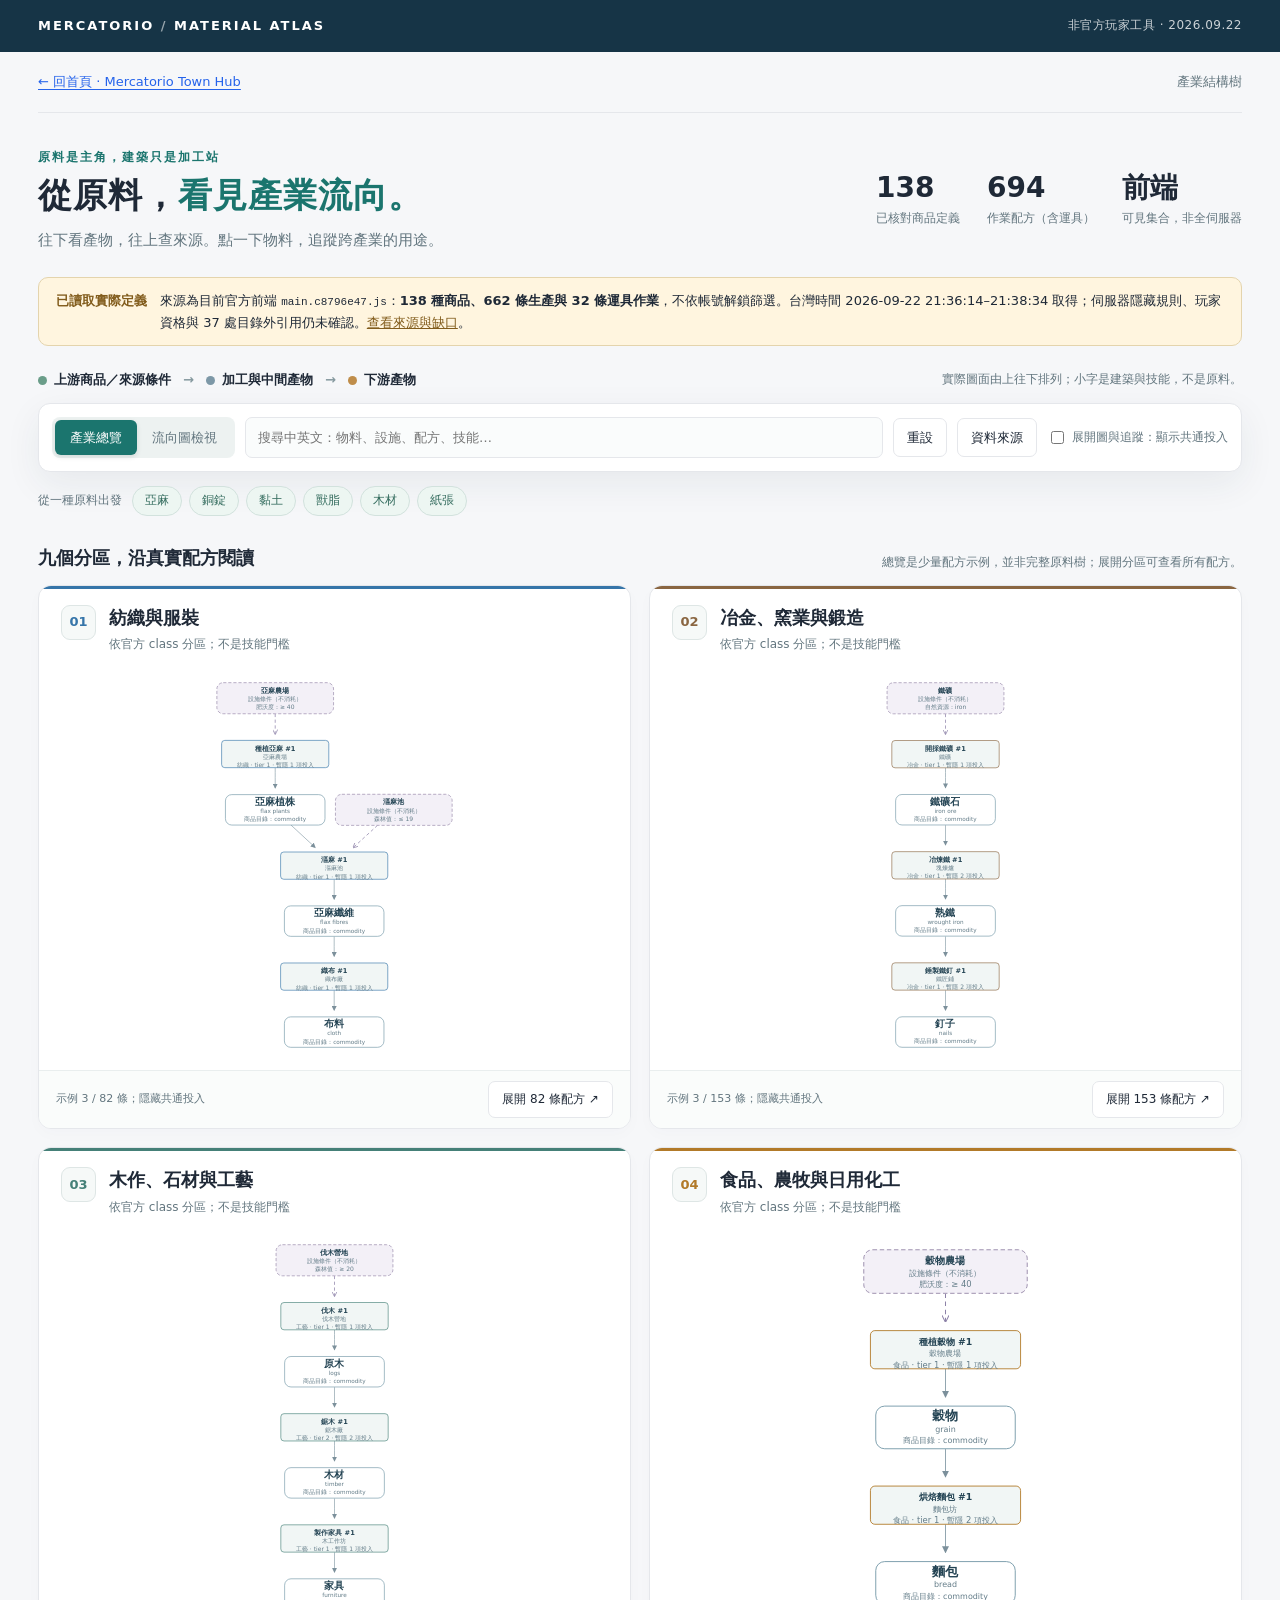
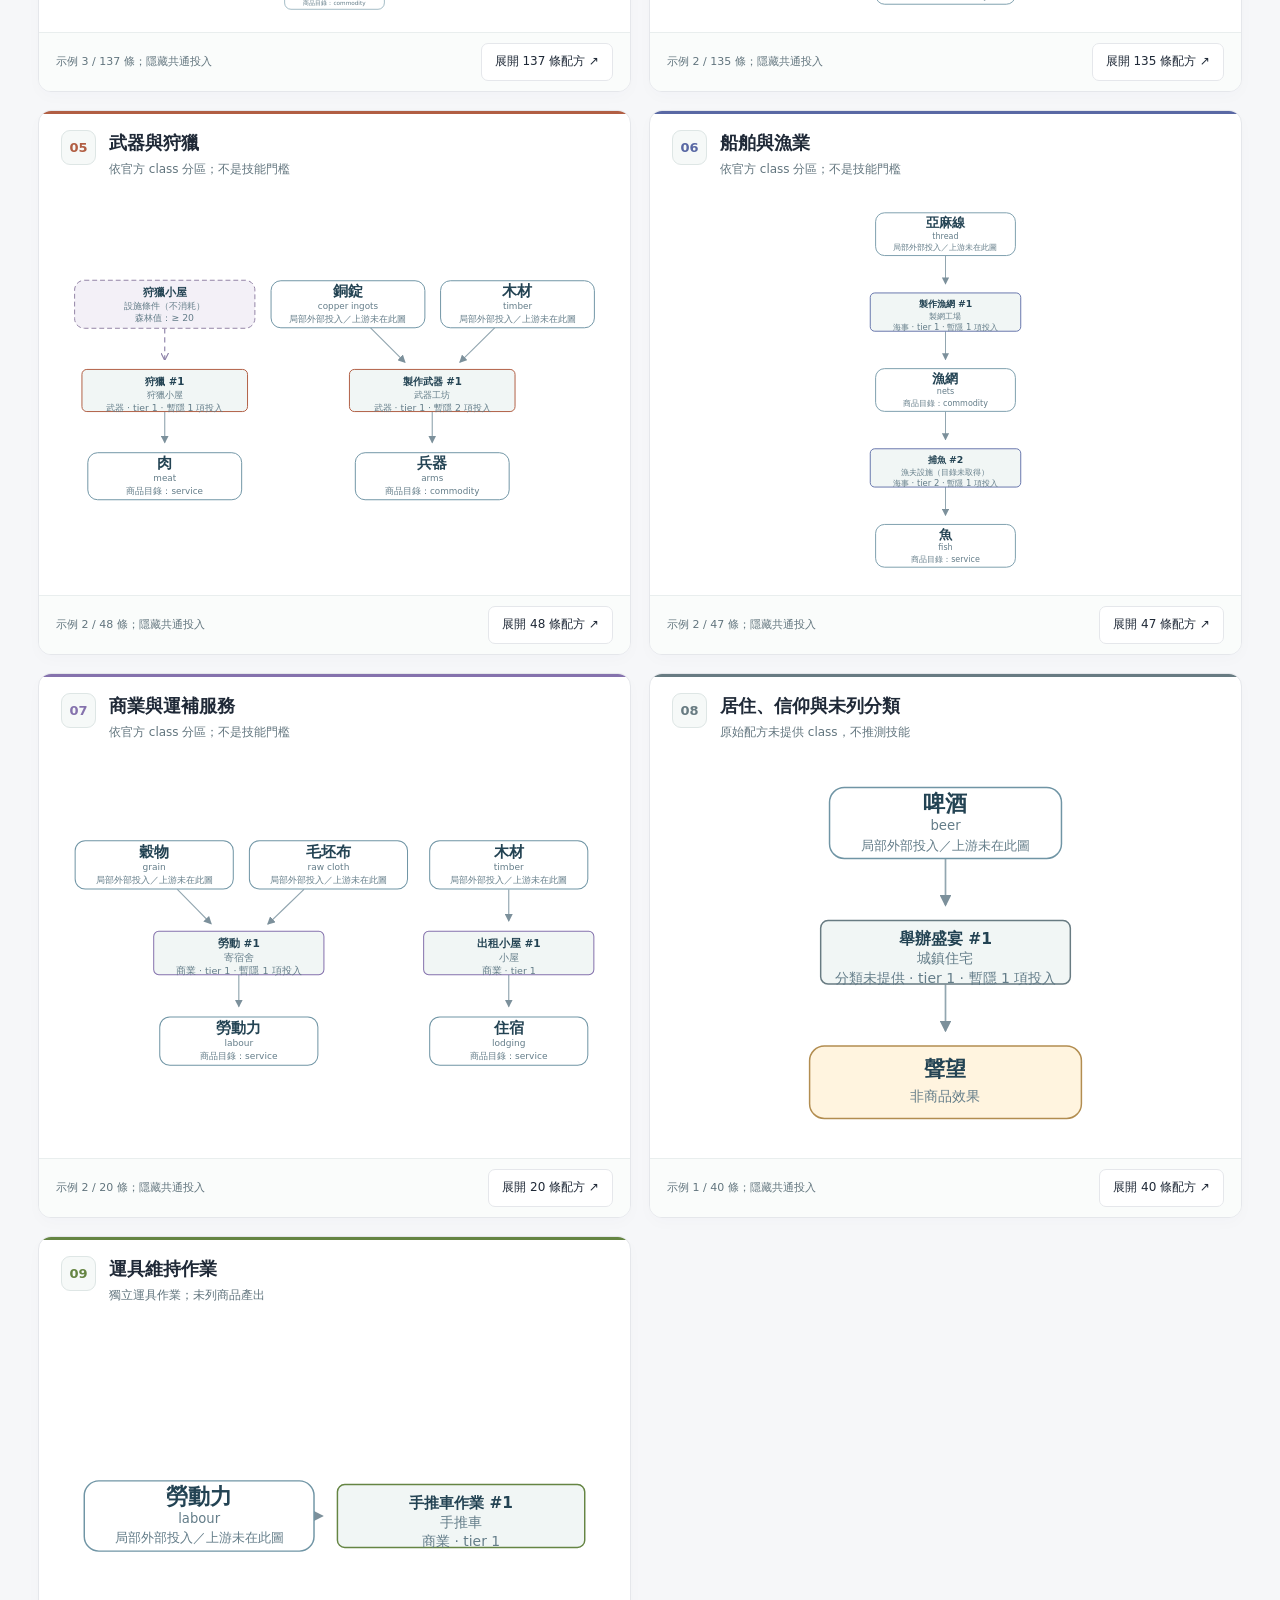
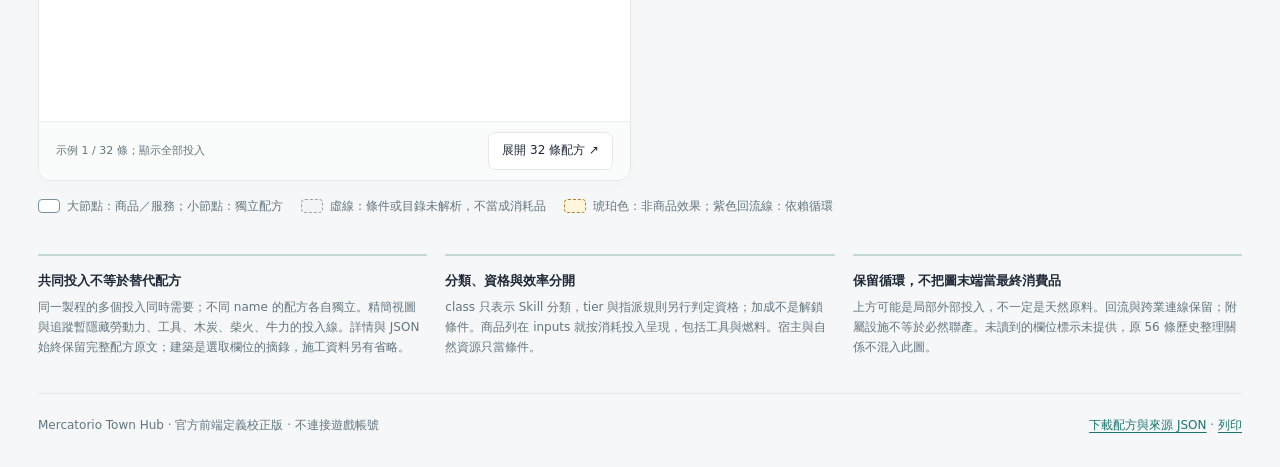
==== commit 95aa3a57: "fix(industry): tested readable details, shared aliases, facility trace and exact fit" ====
--- a/industry/tree.html
+++ b/industry/tree.html
@@ -16,18 +16,18 @@
 <header class="hero"><div><div class="eyebrow">原料是主角，建築只是加工站</div><h1>從原料，<span>看見產業流向。</span></h1><p class="sub">往下看產物，往上查來源。點一下物料，追蹤跨產業的用途。</p></div><div class="stats"><div class="stat"><strong id="product-count">—</strong><small>已核對商品定義</small></div><div class="stat"><strong id="relation-count">—</strong><small>作業配方（含運具）</small></div><div class="stat"><strong>前端</strong><small>可見集合，非全伺服器</small></div></div></header>
 <section class="notice" aria-label="資料限制"><b>已讀取實際定義</b><p>來源為目前官方前端 <code>main.c8796e47.js</code>：<strong>138 種商品、662 條生產與 32 條運具作業</strong>，不依帳號解鎖篩選。台灣時間 2026-09-22 21:36:14–21:38:34 取得；伺服器隱藏規則、玩家資格與 37 處目錄外引用仍未確認。<button id="notice-details">查看來源與缺口</button>。</p></section><p id="loading-status" role="status">正在載入已核對配方快照…</p>
 <div class="guide"><div class="guide-main"><span class="step"><i class="dot"></i>上游商品／來源條件</span><span class="step-arrow">→</span><span class="step"><i class="dot mid"></i>加工與中間產物</span><span class="step-arrow">→</span><span class="step"><i class="dot end"></i>下游產物</span></div><div class="guide-note">實際圖面由上往下排列；小字是建築與技能，不是原料。</div></div>
-<nav class="toolbar" aria-label="圖表控制"><div class="segmented"><button id="mode-overview" class="active">產業總覽</button><button id="mode-graph">流向圖檢視</button></div><div class="searchbox"><input id="search" type="search" placeholder="搜尋物料、建築、技能…" autocomplete="off" aria-label="搜尋物料、建築或技能"><div id="search-results" class="results" hidden></div></div><button id="reset" class="btn">重設</button><button id="sources" class="btn">資料來源</button><label class="history-switch"><input type="checkbox" id="include-common">展開圖與追蹤：顯示共通投入</label></nav>
+<nav class="toolbar" aria-label="圖表控制"><div class="segmented"><button id="mode-overview" class="active">產業總覽</button><button id="mode-graph">流向圖檢視</button></div><div class="searchbox"><input id="search" type="search" placeholder="搜尋中英文：物料、設施、配方、技能…" autocomplete="off" aria-label="搜尋中英文物料、設施、配方或技能"><div id="search-results" class="results" hidden></div></div><button id="reset" class="btn">重設</button><button id="sources" class="btn">資料來源</button><label class="history-switch"><input type="checkbox" id="include-common">展開圖與追蹤：顯示共通投入</label></nav>
 <div class="chips"><span>從一種原料出發</span><button class="chip" data-pick="flax plants">亞麻</button><button class="chip" data-pick="copper ingots">銅錠</button><button class="chip" data-pick="clay">黏土</button><button class="chip" data-pick="tallow">獸脂</button><button class="chip" data-pick="timber">木材</button><button class="chip" data-pick="paper">紙張</button></div>
 <div id="selection" class="selection" hidden><div><strong id="selection-label"></strong><br><small id="selection-note"></small></div><div><button id="trace-full" class="btn primary">在流向圖查看</button> <button id="clear-selection" class="btn">取消追蹤</button></div></div>
 <section id="overview-panel"><div class="section-head"><h2>九個分區，沿真實配方閱讀</h2><p>總覽是少量配方示例，並非完整原料樹；展開分區可查看所有配方。</p></div><div id="cards" class="grid"></div></section>
-<section id="graph-panel" class="graph-panel" hidden><div class="canvas-bar"><span class="canvas-title" id="graph-title">全部前端可見配方</span><select id="sector" aria-label="選擇產業"><option value="all">全部前端可見配方</option></select><button id="zoom-out" class="btn" aria-label="縮小">−</button><span class="zoom-status" id="zoom-status">100%</span><button id="zoom-in" class="btn" aria-label="放大">＋</button><button id="fit" class="btn">縮到全圖</button><button id="readable" class="btn">閱讀大小</button><button id="save-svg" class="btn">匯出 SVG</button></div><div id="canvas" class="canvas"><div id="canvas-inner" class="canvas-inner"></div></div><div class="canvas-help"><p id="graph-counts"></p>↓ 沿箭頭閱讀。可拖曳空白處移動、用 ＋／− 縮放。<strong>沒有畫出的連線，不表示沒有需求或其他用途。</strong></div></section>
+<section id="graph-panel" class="graph-panel" hidden><div class="canvas-bar"><span class="canvas-title" id="graph-title">全部前端可見配方</span><select id="sector" aria-label="選擇產業"><option value="all">全部前端可見配方</option></select><button id="zoom-out" class="btn" aria-label="縮小">−</button><span class="zoom-status" id="zoom-status">100%</span><button id="zoom-in" class="btn" aria-label="放大">＋</button><button id="fit" class="btn">縮到全圖</button><button id="readable" class="btn">閱讀大小</button><button id="save-svg" class="btn">匯出 SVG</button></div><div id="canvas" class="canvas"><div id="canvas-inner" class="canvas-inner"></div></div><div class="canvas-help"><p id="graph-counts"></p>↓ 沿箭頭閱讀。滑鼠拖曳空白處、手機原生滑動移動，用 ＋／− 縮放。全圖縮到手機只供定位，文字不會因此可讀；請改用分區、搜尋與局部追蹤。<strong>沒有畫出的連線，不表示沒有需求或其他用途。</strong></div></section>
 <div class="legend"><span class="legend-key"><i></i>大節點：商品／服務；小節點：獨立配方</span><span class="legend-key"><i class="context"></i>虛線：條件或目錄未解析，不當成消耗品</span><span class="legend-key"><i class="old"></i>琥珀色：非商品效果；紫色回流線：依賴循環</span></div>
-<section class="small-notes"><div class="small-note"><b>共同投入不等於替代配方</b><p>同一製程的多個投入同時需要；不同 name 的配方各自獨立。精簡視圖與追蹤暫隱藏勞動力、工具、木炭、柴火、牛力的投入線。詳情與 JSON 始終保留所有原文欄位。</p></div><div class="small-note"><b>分類、資格與效率分開</b><p>class 只表示 Skill 分類，tier 與指派規則另行判定資格；加成不是解鎖條件。商品列在 inputs 就按消耗投入呈現，包括工具與燃料。宿主與自然資源只當條件。</p></div><div class="small-note"><b>保留循環，不把圖末端當最終消費品</b><p>上方可能是局部外部投入，不一定是天然原料。回流與跨業連線保留；附屬設施不等於必然聯產。未讀到的欄位標示未提供，原 56 條歷史整理關係不混入此圖。</p></div></section>
+<section class="small-notes"><div class="small-note"><b>共同投入不等於替代配方</b><p>同一製程的多個投入同時需要；不同 name 的配方各自獨立。精簡視圖與追蹤暫隱藏勞動力、工具、木炭、柴火、牛力的投入線。詳情與 JSON 始終保留完整配方原文；建築是選取欄位的摘錄，施工資料另有省略。</p></div><div class="small-note"><b>分類、資格與效率分開</b><p>class 只表示 Skill 分類，tier 與指派規則另行判定資格；加成不是解鎖條件。商品列在 inputs 就按消耗投入呈現，包括工具與燃料。宿主與自然資源只當條件。</p></div><div class="small-note"><b>保留循環，不把圖末端當最終消費品</b><p>上方可能是局部外部投入，不一定是天然原料。回流與跨業連線保留；附屬設施不等於必然聯產。未讀到的欄位標示未提供，原 56 條歷史整理關係不混入此圖。</p></div></section>
 <footer class="foot"><div>Mercatorio Town Hub · 官方前端定義校正版 · 不連接遊戲帳號</div><div><button id="download-data" class="tiny-btn">下載配方與來源 JSON</button> · <button id="print" class="tiny-btn">列印</button></div></footer>
 <noscript><div class="nojs">此互動圖需要 JavaScript。<a href="../assets/industry-data.json">取得公開配方快照 JSON</a>。本站不連接遊戲帳號。</div></noscript>
 </main>
 <aside id="drawer" class="drawer" hidden aria-label="物料與加工關係詳情"><div class="drawer-top"><button class="close" id="close-drawer" aria-label="關閉詳情">×</button><h2 id="drawer-title"></h2><div id="drawer-en" class="en"></div></div><div id="drawer-body" class="drawer-body"></div></aside>
-<dialog id="source-dialog" class="dialog"><div class="dialog-head"><button class="close" id="close-dialog" aria-label="關閉來源">×</button><h2>資料來源、版本與尚未確認的資訊</h2></div><div class="dialog-body"><div class="callout"><strong>已核對官方前端可見集合，不是伺服器全配方庫。</strong> MCP 成功讀取時鐘、配方與規則；再以匿名方式取得同一 SHA-256 的官方 JS 定義，完整遍歷所有內嵌陣列。沒有讀取帳號生產設定，也沒有操作遊戲。</div><h3>讀取範圍與識別字</h3><p>138 商品、120 建築、6 運具、662 生產定義、32 運具作業、7 種 Skill class；另有 40 條未列 class。原始 recipe name 為官方識別字；官方 recipe UUID 未提供。命名空間＋name 是本頁 ID，不冒充官方 UUID。</p><p>來源 JS 的全部內嵌陣列已讀取；沒有帳號、擁有權或解鎖篩選，也沒有省略分頁。來源未宣告伺服器總量，不能由陣列筆數推定全遊戲完整性。數字保存原始十進位字串；缺值不是 0 或 1。</p><h3>如何閱讀</h3><p>較大的節點是商品；小節點是各條獨立配方。多個 inputs 是共同投入，多條配方是替代路線。非商品 prestige／health 欄位另行呈現，不能當成可買賣商品。建築 requires／hosts／constraint 保留原值，不把宿主設施或地形消耗掉。</p><p>目前沒有配方在 outputs 同時列出兩種商品。書籍與聲望屬同一作業的商品＋非商品效果；蜂蠟與蜂蜜分屬 apiary、honey house 作業，不捏造必然聯產。上層「局部外部投入」不是天然原料的判定。</p><p>數量基準為前端每回合每單位作業量；不是帳號實際流量、庫存或固定批量。建築加成、工人指派、效率、限制及捨入均可能影響執行，本站不做成本或產能保證。</p><h3>尚未確認／來源限制</h3><ul id="missing-list"></ul><details><summary>37 處目錄外引用與原始位置</summary><pre id="unresolved-detail"></pre></details><details><summary>技能資格、效率與前端衝突的核對紀錄</summary><pre id="skill-detail"></pre></details><h3>原始來源與取得時間</h3><div style="overflow:auto"><table class="source-table"><thead><tr><th>來源</th><th>版本與涵蓋範圍</th><th>取得</th></tr></thead><tbody id="source-rows"></tbody></table></div><p>官方前端資料於台灣時間 21:36:14 與 21:38:34 取得，兩次檔案雜湊一致；時鐘另於 21:36:01 讀到 Turn 12748。這是靜態定義與獨立時鐘讀取，不宣稱為單一原子帳號快照。</p><h3>本站整合</h3><p>沿用既有總覽、SVG、搜尋、詳情、追蹤、縮放、拖曳與匯出介面。圖形標籤、互動索引與匯出均由同一配方快照產生，舊 SVG 與舊摘要線路已停用。所有中文名稱是閱讀用翻譯，原始官方 name 與 JSON 欄位保留。</p><p><a href="../index.html">返回首頁</a> · <a href="../town/players.html">玩家產業資訊</a>（該頁資料未修改）。</p></div></dialog>
+<dialog id="source-dialog" class="dialog"><div class="dialog-head"><button class="close" id="close-dialog" aria-label="關閉來源">×</button><h2>資料來源、版本與尚未確認的資訊</h2></div><div class="dialog-body"><div class="callout"><strong>已核對官方前端可見集合，不是伺服器全配方庫。</strong> MCP 成功讀取時鐘、配方與規則；再以匿名方式取得同一 SHA-256 的官方 JS 定義，完整遍歷所有內嵌陣列。沒有讀取帳號生產設定，也沒有操作遊戲。</div><h3>讀取範圍與識別字</h3><p>138 商品、120 建築、6 運具、662 生產定義、32 運具作業、7 種 Skill class；另有 40 條未列 class。原始 recipe name 為官方識別字；官方 recipe UUID 未提供。命名空間＋name 是本頁 ID，不冒充官方 UUID。</p><p>來源 JS 的全部內嵌陣列已讀取；沒有帳號、擁有權或解鎖篩選，也沒有省略分頁。來源未宣告伺服器總量，不能由陣列筆數推定全遊戲完整性。數字保存原始十進位字串；缺值不是 0 或 1。</p><h3>如何閱讀</h3><p>較大的節點是商品；小節點是各條獨立配方。多個 inputs 是共同投入，多條配方是替代路線。非商品 prestige／health 欄位另行呈現，不能當成可買賣商品。建築 requires／hosts／constraint 保留原值，不把宿主設施或地形消耗掉。</p><p>目前沒有配方在 outputs 同時列出兩種商品。書籍與聲望屬同一作業的商品＋非商品效果；蜂蠟與蜂蜜分屬 apiary、honey house 作業，不捏造必然聯產。上層「局部外部投入」不是天然原料的判定。</p><p>數量基準為前端每回合每單位作業量；不是帳號實際流量、庫存或固定批量。建築加成、工人指派、效率、限制及捨入均可能影響執行，本站不做成本或產能保證。</p><h3>建築來源欄位是摘錄，不是完整原始記錄</h3><p>建築 <code>raw_definition</code> 為相容既有 schema 保留的欄位名，實際意義是「本圖保留的來源欄位」（projection/subset）。本圖刻意排除了建築 <code>construction</code> 與 <code>upgrades[].construction</code>，不是官方沒有提供。施工材料不會畫成每回合生產投入。694 條配方的 <code>raw_definition</code> 則完整保留此前端記錄，兩者不可混淆。</p><p>節點、詳情、tooltip、搜尋、SVG 與 JSON 匯出共用同一份閱讀用中文名稱與別名；官方 ID/name 不改。名稱中的 #序號只是官方 name 的序號，不是技能資格或 tier。</p><h3>本次來源重新確認</h3><p>MCP 於台灣時間 2026-09-22 23:30:12 重新取得相同 build／SHA-256；原快照取得時間保留於下方，不冒充新的帳號快照。建築／配方中文僅是 UI 翻譯。</p><h3>尚未確認／來源限制</h3><ul id="missing-list"></ul><details><summary>37 處目錄外引用與原始位置</summary><pre id="unresolved-detail"></pre></details><details><summary>技能資格、效率與前端衝突的核對紀錄</summary><pre id="skill-detail"></pre></details><h3>原始來源與取得時間</h3><div style="overflow:auto"><table class="source-table"><thead><tr><th>來源</th><th>版本與涵蓋範圍</th><th>取得</th></tr></thead><tbody id="source-rows"></tbody></table></div><p>官方前端資料於台灣時間 21:36:14 與 21:38:34 取得，兩次檔案雜湊一致；時鐘另於 21:36:01 讀到 Turn 12748。這是靜態定義與獨立時鐘讀取，不宣稱為單一原子帳號快照。</p><h3>本站整合</h3><p>沿用既有總覽、SVG、搜尋、詳情、追蹤、縮放、拖曳與匯出介面。圖形標籤、互動索引與匯出均由同一配方快照產生，舊 SVG 與舊摘要線路已停用。所有中文名稱是閱讀用翻譯，原始官方 name 與 JSON 欄位保留。</p><p><a href="../index.html">返回首頁</a> · <a href="../town/players.html">玩家產業資訊</a>（該頁資料未修改）。</p></div></dialog>
 <div id="toast" class="toast" role="status" hidden></div>
 
 <script src="../assets/industry-tree.js" defer></script>
--- a/assets/industry-tree.css
+++ b/assets/industry-tree.css
@@ -60,3 +60,17 @@
 .industry-tree-page .history-switch{max-width:100%;overflow-wrap:anywhere}
 .industry-tree-page .rbox .flow{line-height:1.9}
 @media(max-width:590px){.industry-tree-page .drawer{width:auto}.industry-tree-page .mini-canvas{height:390px}.industry-tree-page .guide-main{flex-wrap:wrap}.industry-tree-page .source-table th:nth-child(3),.industry-tree-page .source-table td:nth-child(3){display:table-cell}}
+
+/* Readable facility details and source disclosures; confined to this page. */
+.industry-tree-page .condition-summary{margin:8px 0;padding-left:20px;line-height:1.7}
+.industry-tree-page .official-name{display:block;color:#617780;overflow-wrap:anywhere;font-size:11px;margin:3px 0 6px}
+.industry-tree-page .facility-class,.industry-tree-page .facility-outputs{margin:9px 0;line-height:1.6}
+.industry-tree-page .source-details,.industry-tree-page .upgrade-summary{border:1px solid var(--line);border-radius:8px;padding:9px 11px;margin:12px 0;background:#f8fafb}
+.industry-tree-page summary{cursor:pointer;line-height:1.5;overflow-wrap:anywhere}
+.industry-tree-page summary:focus-visible{outline:2px solid #107c71;outline-offset:3px}
+.industry-tree-page .facility-recipe{border:1px solid var(--line);border-radius:8px;padding:10px 12px;margin:10px 0}
+.industry-tree-page .facility-recipe p{margin:6px 0}
+.industry-tree-page .facility-recipe>.tiny-btn{font-weight:650;font-size:14px}
+.industry-tree-page .facility-recipe .rbox{margin:10px 0 0}
+.industry-tree-page .canvas-inner>.flow-svg{flex:none;max-width:none}
+@media(max-width:590px){.industry-tree-page .drawer-body{padding:12px 15px 20px}.industry-tree-page .drawer-top{padding:15px}.industry-tree-page summary{min-height:34px}.industry-tree-page .facility-recipe .tiny-btn{min-height:32px}}
